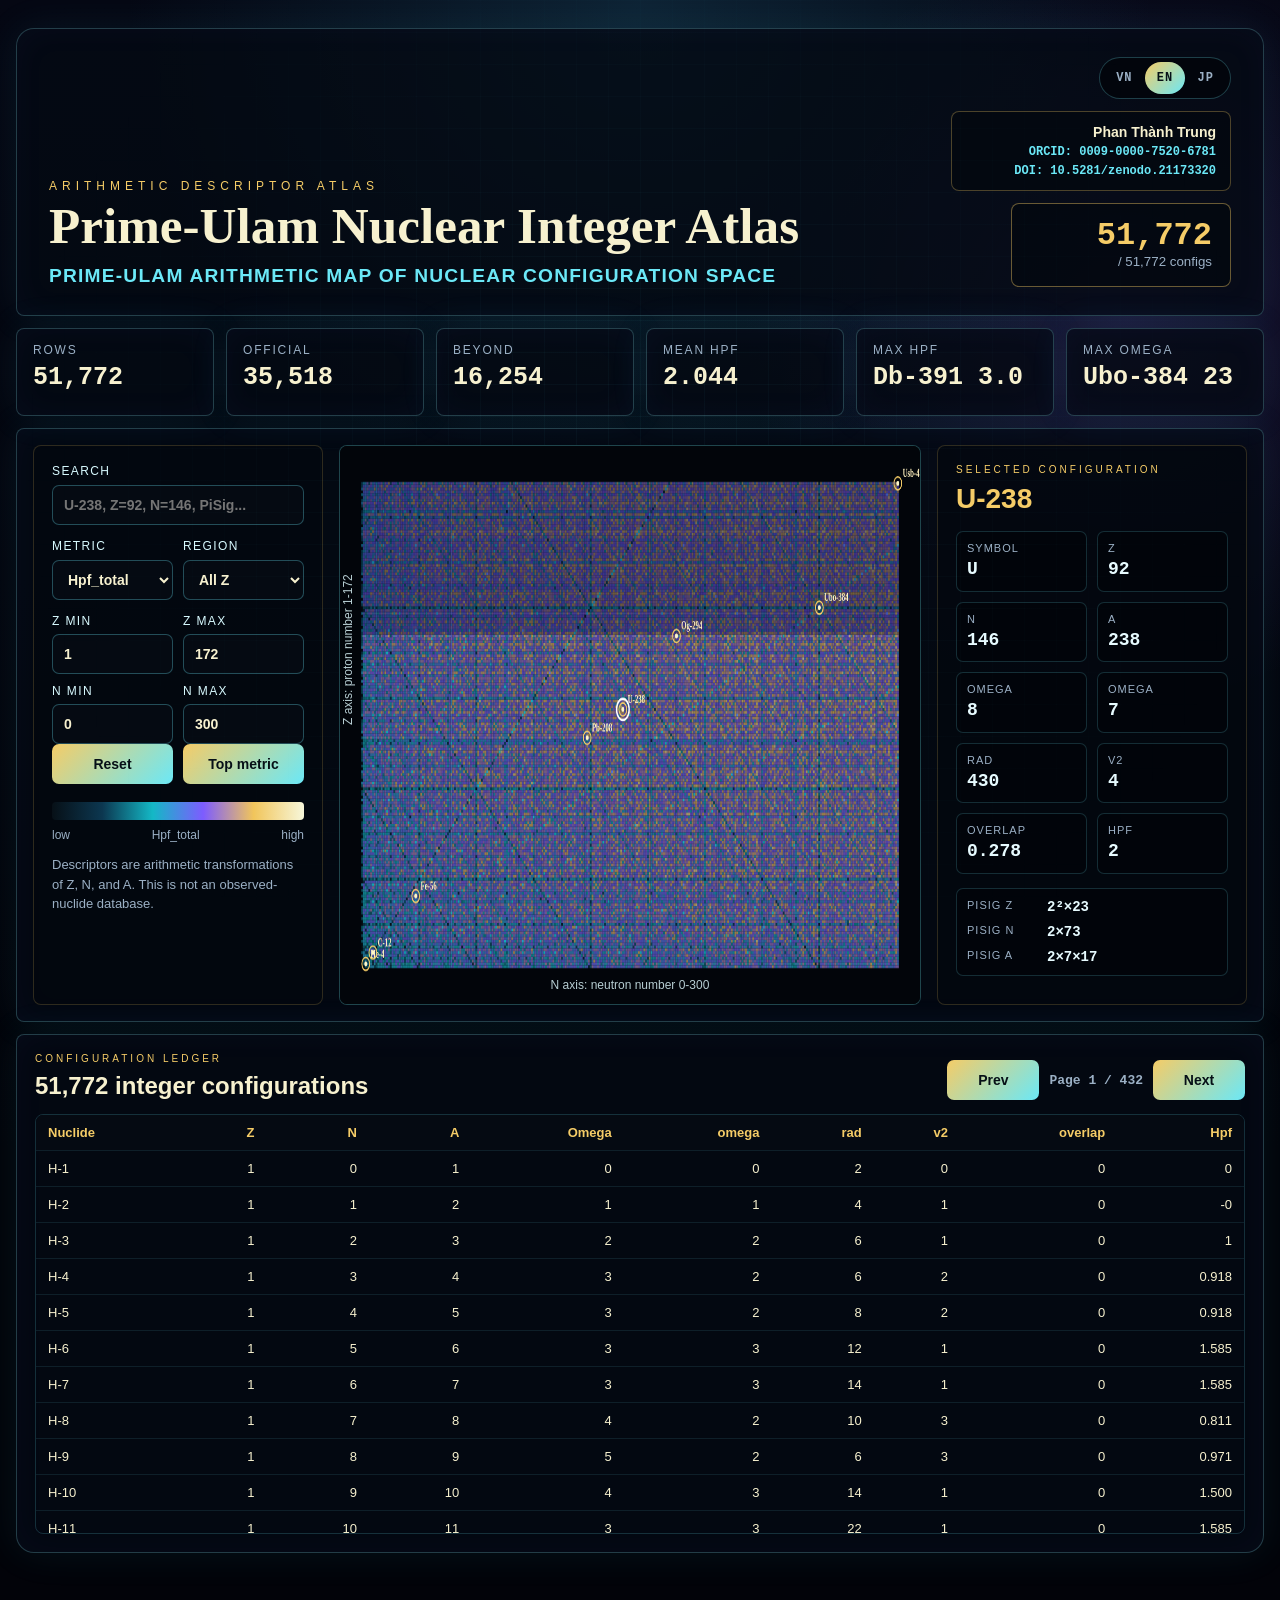
==== apps/prime-ulam-nuclear-atlas/index.html @ cc18a1f0 "Add files via upload" ====
<!doctype html>
<html lang="vi">
<head>
  <meta charset="utf-8">
  <meta name="viewport" content="width=device-width, initial-scale=1">
  <title>Prime-Ulam Nuclear Integer Atlas</title>
  <style>
:root {
  --bg: #03050a;
  --ink: #f7f1cf;
  --muted: #9bb0c5;
  --cyan: #6be8f7;
  --gold: #f5cc67;
  --violet: #9b74ff;
  --line: rgba(139, 230, 246, 0.24);
  --panel: rgba(5, 11, 20, 0.78);
}

* { box-sizing: border-box; }

body {
  margin: 0;
  min-height: 100vh;
  color: var(--ink);
  font-family: "Segoe UI", Arial, sans-serif;
  background:
    radial-gradient(circle at 50% 0%, rgba(32, 89, 118, 0.34), transparent 32rem),
    radial-gradient(circle at 88% 20%, rgba(145, 98, 255, 0.16), transparent 24rem),
    linear-gradient(180deg, #050713, #020309 72%);
}

body::before {
  content: "";
  position: fixed;
  inset: 0;
  pointer-events: none;
  background-image:
    linear-gradient(rgba(107, 232, 247, 0.045) 1px, transparent 1px),
    linear-gradient(90deg, rgba(107, 232, 247, 0.04) 1px, transparent 1px);
  background-size: 32px 32px;
  mask-image: radial-gradient(circle at center, black, transparent 82%);
}

.app-shell {
  width: min(1760px, calc(100vw - 32px));
  margin: 0 auto;
  padding: 28px 0 48px;
}

.topbar,
.workspace,
.table-section,
.stats-grid > article {
  border: 1px solid var(--line);
  background: var(--panel);
  box-shadow: 0 0 40px rgba(57, 220, 235, 0.08), inset 0 0 34px rgba(115, 93, 255, 0.04);
}

.topbar {
  display: flex;
  align-items: end;
  justify-content: space-between;
  gap: 24px;
  padding: 28px 32px;
  border-radius: 18px 18px 8px 8px;
}

.top-actions {
  display: grid;
  gap: 12px;
  justify-items: end;
  flex: 0 0 auto;
}

.language-toggle {
  display: grid;
  grid-template-columns: repeat(3, 1fr);
  width: 132px;
  padding: 4px;
  border: 1px solid rgba(107, 232, 247, 0.26);
  border-radius: 999px;
  background: rgba(2, 5, 10, 0.76);
}

.language-toggle button {
  height: 32px;
  border-radius: 999px;
  color: var(--muted);
  background: transparent;
  border: 0;
  font: 800 12px "Cascadia Mono", Consolas, monospace;
  letter-spacing: 1px;
}

.language-toggle button.active {
  color: #061017;
  background: linear-gradient(135deg, var(--gold), var(--cyan));
}

.author-card {
  width: 280px;
  padding: 12px 14px;
  border: 1px solid rgba(245, 204, 103, 0.30);
  border-radius: 8px;
  text-align: right;
  background: rgba(4, 7, 14, 0.72);
}

.author-card span,
.author-card a {
  display: block;
}

.author-card span {
  color: var(--ink);
  font-size: 14px;
  font-weight: 800;
}

.author-card a {
  margin-top: 5px;
  color: var(--cyan);
  font: 700 12px "Cascadia Mono", Consolas, monospace;
  text-decoration: none;
}

.author-card a:hover {
  color: var(--gold);
}

.eyebrow {
  margin: 0 0 8px;
  color: var(--gold);
  font-size: 12px;
  letter-spacing: 5px;
  text-transform: uppercase;
}

.eyebrow.small {
  font-size: 10px;
  letter-spacing: 3px;
}

h1, h2 { margin: 0; }

h1 {
  font-family: Georgia, "Times New Roman", serif;
  font-size: clamp(38px, 4vw, 72px);
  line-height: 0.98;
}

.subtitle {
  margin: 14px 0 0;
  color: var(--cyan);
  font-size: clamp(16px, 1.5vw, 24px);
  font-weight: 650;
  letter-spacing: 1.2px;
  text-transform: uppercase;
}

.status-pill {
  min-width: 220px;
  padding: 16px 18px;
  border: 1px solid rgba(245, 204, 103, 0.42);
  border-radius: 8px;
  text-align: right;
  background: rgba(4, 7, 14, 0.72);
}

.status-pill span {
  display: block;
  font: 800 32px/1 "Cascadia Mono", Consolas, monospace;
  color: var(--gold);
}

.status-pill small { color: var(--muted); }

.stats-grid {
  display: grid;
  grid-template-columns: repeat(6, minmax(0, 1fr));
  gap: 12px;
  margin: 12px 0;
}

.stats-grid > article {
  min-height: 88px;
  padding: 14px 16px;
  border-radius: 8px;
}

.stats-grid span {
  display: block;
  color: var(--muted);
  font-size: 12px;
  text-transform: uppercase;
  letter-spacing: 1.8px;
}

.stats-grid strong {
  display: block;
  margin-top: 8px;
  font: 800 25px/1 "Cascadia Mono", Consolas, monospace;
  color: var(--ink);
}

.workspace {
  display: grid;
  grid-template-columns: 290px minmax(580px, 1fr) 310px;
  gap: 16px;
  padding: 16px;
  border-radius: 8px;
}

.control-panel,
.detail-panel {
  padding: 18px;
  border: 1px solid rgba(245, 204, 103, 0.18);
  border-radius: 8px;
  background: rgba(3, 7, 14, 0.72);
}

.panel-block { margin-bottom: 14px; }

label {
  display: block;
  margin-bottom: 7px;
  color: #d8faff;
  font-size: 12px;
  letter-spacing: 1.4px;
  text-transform: uppercase;
}

input,
select,
button {
  width: 100%;
  height: 40px;
  border: 1px solid rgba(107, 232, 247, 0.3);
  border-radius: 7px;
  color: var(--ink);
  background: #050a12;
  font: 600 14px "Segoe UI", Arial, sans-serif;
}

input,
select { padding: 0 11px; }

button {
  cursor: pointer;
  color: #061017;
  background: linear-gradient(135deg, var(--gold), var(--cyan));
  border: 0;
}

.panel-row,
.button-row {
  display: grid;
  grid-template-columns: 1fr 1fr;
  gap: 10px;
}

.range-grid {
  display: grid;
  grid-template-columns: 1fr 1fr;
  gap: 10px;
}

.range-grid label {
  margin: 0;
}

.range-grid input {
  margin-top: 6px;
}

.legend {
  margin-top: 18px;
}

.legend-bar {
  height: 18px;
  border-radius: 4px;
  background: linear-gradient(90deg, #071017, #0c3750, #14b8c6, #7d5cff, #f1c55b, #f7f7da);
}

.legend div:last-child {
  display: flex;
  justify-content: space-between;
  margin-top: 8px;
  color: var(--muted);
  font-size: 12px;
}

.boundary-note {
  color: var(--muted);
  font-size: 13px;
  line-height: 1.5;
}

.atlas-stage {
  min-width: 0;
}

.canvas-wrap {
  position: relative;
  height: 100%;
  min-height: 560px;
  border: 1px solid rgba(107, 232, 247, 0.28);
  border-radius: 8px;
  overflow: hidden;
  background: #02050a;
}

canvas {
  width: 100%;
  height: 100%;
  display: block;
}

.axis-label {
  position: absolute;
  color: rgba(223, 250, 255, 0.82);
  font-size: 12px;
  pointer-events: none;
}

.axis-label.x {
  left: 50%;
  bottom: 12px;
  transform: translateX(-50%);
}

.axis-label.y {
  left: 8px;
  top: 50%;
  transform: translateY(-50%) rotate(-90deg);
  transform-origin: left center;
}

.detail-panel h2 {
  margin-bottom: 16px;
  font-size: 28px;
  color: var(--gold);
}

.detail-grid {
  display: grid;
  grid-template-columns: 1fr 1fr;
  gap: 10px;
}

.detail-grid div,
.sig-box {
  padding: 10px;
  border: 1px solid rgba(107, 232, 247, 0.18);
  border-radius: 7px;
  background: rgba(2, 5, 10, 0.78);
}

.detail-grid span,
.sig-box span {
  display: block;
  color: var(--muted);
  font-size: 11px;
  letter-spacing: 1px;
  text-transform: uppercase;
}

.detail-grid strong,
.sig-box strong {
  display: block;
  margin-top: 5px;
  word-break: break-word;
  color: #e7fbff;
  font: 800 18px/1.2 "Cascadia Mono", Consolas, monospace;
}

.sig-box {
  display: grid;
  grid-template-columns: 70px 1fr;
  gap: 8px 10px;
  margin-top: 14px;
}

.sig-box strong {
  margin: 0;
  font-size: 14px;
}

.table-section {
  margin-top: 12px;
  padding: 18px;
  border-radius: 8px 8px 18px 18px;
}

.table-head {
  display: flex;
  align-items: end;
  justify-content: space-between;
  gap: 16px;
  margin-bottom: 14px;
}

.pager {
  display: flex;
  align-items: center;
  gap: 10px;
}

.pager button {
  width: 92px;
}

.pager span {
  color: var(--muted);
  font: 700 13px "Cascadia Mono", Consolas, monospace;
}

.table-wrap {
  overflow: auto;
  max-height: 420px;
  border: 1px solid rgba(107, 232, 247, 0.18);
  border-radius: 8px;
}

table {
  width: 100%;
  border-collapse: collapse;
  min-width: 980px;
}

th,
td {
  padding: 10px 12px;
  border-bottom: 1px solid rgba(107, 232, 247, 0.1);
  text-align: right;
  font-size: 13px;
}

th {
  position: sticky;
  top: 0;
  z-index: 1;
  color: var(--gold);
  background: #050a12;
}

td:first-child,
th:first-child { text-align: left; }

tbody tr {
  cursor: pointer;
}

tbody tr:hover {
  background: rgba(107, 232, 247, 0.09);
}

@media (max-width: 1180px) {
  .workspace {
    grid-template-columns: 1fr;
  }

  .canvas-wrap {
    min-height: 520px;
  }

  .stats-grid {
    grid-template-columns: repeat(3, minmax(0, 1fr));
  }
}

@media (max-width: 760px) {
  .topbar,
  .table-head {
    align-items: stretch;
    flex-direction: column;
  }

  .top-actions {
    justify-items: stretch;
  }

  .language-toggle {
    width: 100%;
  }

  .author-card {
    width: 100%;
    text-align: left;
  }

  .stats-grid {
    grid-template-columns: repeat(2, minmax(0, 1fr));
  }

  .canvas-wrap {
    min-height: 420px;
  }
}

</style>
</head>
<body>
  <div class="app-shell">
    <header class="topbar">
      <div>
        <p class="eyebrow" data-i18n="eyebrow">Arithmetic Descriptor Atlas</p>
        <h1>Prime-Ulam Nuclear Integer Atlas</h1>
        <p class="subtitle" data-i18n="subtitle">PRIME-ULAM ARITHMETIC MAP OF NUCLEAR CONFIGURATION SPACE</p>
      </div>
      <div class="top-actions">
        <div class="language-toggle" aria-label="Language">
            <button id="langVn" type="button">VN</button>
            <button id="langEn" class="active" type="button">EN</button>
            <button id="langJp" type="button">JP</button>
        </div>
        <div class="author-card" aria-label="Author and persistent identifiers">
          <span>Phan Thành Trung</span>
          <a href="https://orcid.org/0009-0000-7520-6781" target="_blank" rel="noopener">ORCID: 0009-0000-7520-6781</a>
          <a href="https://doi.org/10.5281/zenodo.21173320" target="_blank" rel="noopener">DOI: 10.5281/zenodo.21173320</a>
        </div>
        <div class="status-pill">
          <span id="visibleCount">0</span>
          <small data-i18n="configCount">/ 51,772 configs</small>
        </div>
      </div>
    </header>

    <section class="stats-grid" id="statsGrid"></section>

    <main class="workspace">
      <aside class="control-panel">
        <div class="panel-block">
          <label for="searchBox" data-i18n="searchLabel">Search</label>
          <input id="searchBox" type="search" placeholder="U-238, Z=92, N=146, PiSig..." autocomplete="off">
        </div>
        <div class="panel-row">
          <div class="panel-block">
            <label for="metricSelect" data-i18n="metricLabel">Metric</label>
            <select id="metricSelect">
              <option value="Hpf_total">Hpf_total</option>
              <option value="Omega_total">Omega_total</option>
              <option value="omega_total">omega_total</option>
              <option value="rad_total">rad_total</option>
              <option value="v2_total">v2_total</option>
              <option value="factor_overlap">factor_overlap</option>
            </select>
          </div>
          <div class="panel-block">
            <label for="regionSelect" data-i18n="regionLabel">Region</label>
            <select id="regionSelect">
              <option value="all" data-i18n="regionAll">All Z</option>
              <option value="official">Z <= 118</option>
              <option value="beyond">Z = 119-172</option>
            </select>
          </div>
        </div>
        <div class="range-grid">
          <label><span data-i18n="zMin">Z min</span> <input id="zMin" type="number" min="1" max="172" value="1"></label>
          <label><span data-i18n="zMax">Z max</span> <input id="zMax" type="number" min="1" max="172" value="172"></label>
          <label><span data-i18n="nMin">N min</span> <input id="nMin" type="number" min="0" max="300" value="0"></label>
          <label><span data-i18n="nMax">N max</span> <input id="nMax" type="number" min="0" max="300" value="300"></label>
        </div>
        <div class="button-row">
          <button id="resetBtn" type="button" data-i18n="reset">Reset</button>
          <button id="topBtn" type="button" data-i18n="topMetric">Top metric</button>
        </div>
        <div class="legend">
          <div class="legend-bar"></div>
          <div><span data-i18n="low">low</span><span id="legendMetric">Hpf_total</span><span data-i18n="high">high</span></div>
        </div>
        <p class="boundary-note" data-i18n="boundaryNote">Descriptors are arithmetic transformations of Z, N, and A. This is not an observed-nuclide database.</p>
      </aside>

      <section class="atlas-stage">
        <div class="canvas-wrap">
          <canvas id="atlasCanvas" width="1204" height="688"></canvas>
          <div class="axis-label x" data-i18n="axisN">N axis: neutron number 0-300</div>
          <div class="axis-label y" data-i18n="axisZ">Z axis: proton number 1-172</div>
        </div>
      </section>

      <aside class="detail-panel">
        <p class="eyebrow small" data-i18n="selectedConfig">Selected Configuration</p>
        <h2 id="detailTitle" data-empty-key="detailEmpty">Hover or click a point</h2>
        <div class="detail-grid" id="detailGrid"></div>
        <div class="sig-box">
          <span>PiSig Z</span><strong id="sigZ">-</strong>
          <span>PiSig N</span><strong id="sigN">-</strong>
          <span>PiSig A</span><strong id="sigA">-</strong>
        </div>
      </aside>
    </main>

    <section class="table-section">
      <div class="table-head">
        <div>
          <p class="eyebrow small" data-i18n="ledger">Configuration Ledger</p>
          <h2 data-i18n="ledgerTitle">51,772 integer configurations</h2>
        </div>
        <div class="pager">
          <button id="prevPage" type="button" data-i18n="prev">Prev</button>
          <span id="pageInfo">Page 1</span>
          <button id="nextPage" type="button" data-i18n="next">Next</button>
        </div>
      </div>
      <div class="table-wrap">
        <table>
          <thead>
            <tr>
              <th>Nuclide</th><th>Z</th><th>N</th><th>A</th><th>Omega</th><th>omega</th><th>rad</th><th>v2</th><th>overlap</th><th>Hpf</th>
            </tr>
          </thead>
          <tbody id="rowsBody"></tbody>
        </table>
      </div>
    </section>
  </div>
  <script>
const ATLAS_DATA = {"columns":["Nuclide_Label","Element_Symbol","Z","N","A","PiSig_Z","PiSig_N","PiSig_A","Omega_total","omega_total","rad_total","v2_total","factor_overlap","Hpf_total"],"rows":[["H-1","H",1,0,1,1,"—",1,0,0,2,0,0.0,0.0],["H-2","H",1,1,2,1,1,2,1,1,4,1,0.0,-0.0],["H-3","H",1,2,3,1,2,3,2,2,6,1,0.0,1.0],["H-4","H",1,3,4,1,3,"2²",3,2,6,2,0.0,0.918296],["H-5","H",1,4,5,1,"2²",5,3,2,8,2,0.0,0.918296],["H-6","H",1,5,6,1,5,"2×3",3,3,12,1,0.0,1.584963],["H-7","H",1,6,7,1,"2×3",7,3,3,14,1,0.0,1.584963],["H-8","H",1,7,8,1,7,"2³",4,2,10,3,0.0,0.811278],["H-9","H",1,8,9,1,"2³","3²",5,2,6,3,0.0,0.970951],["H-10","H",1,9,10,1,"3²","2×5",4,3,14,1,0.0,1.5],["H-11","H",1,10,11,1,"2×5",11,3,3,22,1,0.0,1.584963],["H-12","H",1,11,12,1,11,"2²×3",4,3,18,2,0.0,1.5],["H-13","H",1,12,13,1,"2²×3",13,4,3,20,2,0.0,1.5],["H-14","H",1,13,14,1,13,"2×7",3,3,28,1,0.0,1.584963],["H-15","H",1,14,15,1,"2×7","3×5",4,4,30,1,0.0,2.0],["H-16","H",1,15,16,1,"3×5","2⁴",6,3,18,4,0.0,1.251629],["H-17","H",1,16,17,1,"2⁴",17,5,2,20,4,0.0,0.721928],["H-18","H",1,17,18,1,17,"2×3²",4,3,24,1,0.0,1.5],["H-19","H",1,18,19,1,"2×3²",19,4,3,26,1,0.0,1.5],["H-20","H",1,19,20,1,19,"2²×5",4,3,30,2,0.0,1.5],["H-21","H",1,20,21,1,"2²×5","3×7",5,4,32,2,0.0,1.921928],["H-22","H",1,21,22,1,"3×7","2×11",4,4,44,1,0.0,2.0],["H-23","H",1,22,23,1,"2×11",23,3,3,46,1,0.0,1.584963],["H-24","H",1,23,24,1,23,"2³×3",5,3,30,3,0.0,1.370951],["H-25","H",1,24,25,1,"2³×3","5²",6,3,12,3,0.0,1.459148],["H-26","H",1,25,26,1,"5²","2×13",4,3,32,1,0.0,1.5],["H-27","H",1,26,27,1,"2×13","3³",5,3,30,1,0.0,1.370951],["H-28","H",1,27,28,1,"3³","2²×7",6,3,18,2,0.0,1.459148],["H-29","H",1,28,29,1,"2²×7",29,4,3,44,2,0.0,1.5],["H-30","H",1,29,30,1,29,"2×3×5",4,4,60,1,0.0,2.0],["H-31","H",1,30,31,1,"2×3×5",31,4,4,62,1,0.0,2.0],["H-32","H",1,31,32,1,31,"2⁵",6,2,34,5,0.0,0.650022],["H-33","H",1,32,33,1,"2⁵","3×11",7,3,36,5,0.0,1.148835],["H-34","H",1,33,34,1,"3×11","2×17",4,4,68,1,0.0,2.0],["H-35","H",1,34,35,1,"2×17","5×7",4,4,70,1,0.0,2.0],["H-36","H",1,35,36,1,"5×7","2²×3²",6,4,42,2,0.0,1.918296],["H-37","H",1,36,37,1,"2²×3²",37,5,3,44,2,0.0,1.521928],["H-38","H",1,37,38,1,37,"2×19",3,3,76,1,0.0,1.584963],["H-39","H",1,38,39,1,"2×19","3×13",4,4,78,1,0.0,2.0],["H-40","H",1,39,40,1,"3×13","2³×5",6,4,50,3,0.0,1.792481],["H-41","H",1,40,41,1,"2³×5",41,5,3,52,3,0.0,1.370951],["H-42","H",1,41,42,1,41,"2×3×7",4,4,84,1,0.0,2.0],["H-43","H",1,42,43,1,"2×3×7",43,4,4,86,1,0.0,2.0],["H-44","H",1,43,44,1,43,"2²×11",4,3,66,2,0.0,1.5],["H-45","H",1,44,45,1,"2²×11","3²×5",6,4,38,2,0.0,1.918296],["H-46","H",1,45,46,1,"3²×5","2×23",5,4,62,1,0.0,1.921928],["H-47","H",1,46,47,1,"2×23",47,3,3,94,1,0.0,1.584963],["H-48","H",1,47,48,1,47,"2⁴×3",6,3,54,4,0.0,1.251629],["H-49","H",1,48,49,1,"2⁴×3","7²",7,3,14,4,0.0,1.378783],["H-50","H",1,49,50,1,"7²","2×5²",5,3,18,1,0.0,1.521928],["H-51","H",1,50,51,1,"2×5²","3×17",5,4,62,1,0.0,1.921928],["H-52","H",1,51,52,1,"3×17","2²×13",5,4,78,2,0.0,1.921928],["H-53","H",1,52,53,1,"2²×13",53,4,3,80,2,0.0,1.5],["H-54","H",1,53,54,1,53,"2×3³",5,3,60,1,0.0,1.370951],["H-55","H",1,54,55,1,"2×3³","5×11",6,4,62,1,0.0,1.792481],["H-56","H",1,55,56,1,"5×11","2³×7",6,4,70,3,0.0,1.792481],["H-57","H",1,56,57,1,"2³×7","3×19",6,4,72,3,0.0,1.792481],["H-58","H",1,57,58,1,"3×19","2×29",4,4,116,1,0.0,2.0],["H-59","H",1,58,59,1,"2×29",59,3,3,118,1,0.0,1.584963],["H-60","H",1,59,60,1,59,"2²×3×5",5,4,90,2,0.0,1.921928],["H-61","H",1,60,61,1,"2²×3×5",61,5,4,92,2,0.0,1.921928],["H-62","H",1,61,62,1,61,"2×31",3,3,124,1,0.0,1.584963],["H-63","H",1,62,63,1,"2×31","3²×7",5,4,84,1,0.0,1.921928],["H-64","H",1,63,64,1,"3²×7","2⁶",9,3,24,6,0.0,1.224394],["H-65","H",1,64,65,1,"2⁶","5×13",8,3,68,6,0.0,1.061278],["H-66","H",1,65,66,1,"5×13","2×3×11",5,5,132,1,0.0,2.321928],["H-67","H",1,66,67,1,"2×3×11",67,4,4,134,1,0.0,2.0],["H-68","H",1,67,68,1,67,"2²×17",4,3,102,2,0.0,1.5],["H-69","H",1,68,69,1,"2²×17","3×23",5,4,104,2,0.0,1.921928],["H-70","H",1,69,70,1,"3×23","2×5×7",5,5,140,1,0.0,2.321928],["H-71","H",1,70,71,1,"2×5×7",71,4,4,142,1,0.0,2.0],["H-72","H",1,71,72,1,71,"2³×3²",6,3,78,3,0.0,1.459148],["H-73","H",1,72,73,1,"2³×3²",73,6,3,80,3,0.0,1.459148],["H-74","H",1,73,74,1,73,"2×37",3,3,148,1,0.0,1.584963],["H-75","H",1,74,75,1,"2×37","3×5²",5,4,90,1,0.0,1.921928],["H-76","H",1,75,76,1,"3×5²","2²×19",6,4,54,2,0.0,1.918296],["H-77","H",1,76,77,1,"2²×19","7×11",5,4,116,2,0.0,1.921928],["H-78","H",1,77,78,1,"7×11","2×3×13",5,5,156,1,0.0,2.321928],["H-79","H",1,78,79,1,"2×3×13",79,4,4,158,1,0.0,2.0],["H-80","H",1,79,80,1,79,"2⁴×5",6,3,90,4,0.0,1.251629],["H-81","H",1,80,81,1,"2⁴×5","3⁴",9,3,14,4,0.0,1.392147],["H-82","H",1,81,82,1,"3⁴","2×41",6,3,86,1,0.0,1.251629],["H-83","H",1,82,83,1,"2×41",83,3,3,166,1,0.0,1.584963],["H-84","H",1,83,84,1,83,"2²×3×7",5,4,126,2,0.0,1.921928],["H-85","H",1,84,85,1,"2²×3×7","5×17",6,5,128,2,0.0,2.251629],["H-86","H",1,85,86,1,"5×17","2×43",4,4,172,1,0.0,2.0],["H-87","H",1,86,87,1,"2×43","3×29",4,4,174,1,0.0,2.0],["H-88","H",1,87,88,1,"3×29","2³×11",6,4,110,3,0.0,1.792481],["H-89","H",1,88,89,1,"2³×11",89,5,3,112,3,0.0,1.370951],["H-90","H",1,89,90,1,89,"2×3²×5",5,4,120,1,0.0,1.921928],["H-91","H",1,90,91,1,"2×3²×5","7×13",6,5,122,1,0.0,2.251629],["H-92","H",1,91,92,1,"7×13","2²×23",5,4,138,2,0.0,1.921928],["H-93","H",1,92,93,1,"2²×23","3×31",5,4,140,2,0.0,1.921928],["H-94","H",1,93,94,1,"3×31","2×47",4,4,188,1,0.0,2.0],["H-95","H",1,94,95,1,"2×47","5×19",4,4,190,1,0.0,2.0],["H-96","H",1,95,96,1,"5×19","2⁵×3",8,4,102,5,0.0,1.548795],["H-97","H",1,96,97,1,"2⁵×3",97,7,3,104,5,0.0,1.148835],["H-98","H",1,97,98,1,97,"2×7²",4,3,112,1,0.0,1.5],["H-99","H",1,98,99,1,"2×7²","3²×11",6,4,48,1,0.0,1.918296],["H-100","H",1,99,100,1,"3²×11","2²×5²",7,4,44,2,0.0,1.950212],["H-101","H",1,100,101,1,"2²×5²",101,5,3,112,2,0.0,1.521928],["H-102","H",1,101,102,1,101,"2×3×17",4,4,204,1,0.0,2.0],["H-103","H",1,102,103,1,"2×3×17",103,4,4,206,1,0.0,2.0],["H-104","H",1,103,104,1,103,"2³×13",5,3,130,3,0.0,1.370951],["H-105","H",1,104,105,1,"2³×13","3×5×7",7,5,132,3,0.0,2.128085],["H-106","H",1,105,106,1,"3×5×7","2×53",5,5,212,1,0.0,2.321928],["H-107","H",1,106,107,1,"2×53",107,3,3,214,1,0.0,1.584963],["H-108","H",1,107,108,1,107,"2²×3³",6,3,114,2,0.0,1.459148],["H-109","H",1,108,109,1,"2²×3³",109,6,3,116,2,0.0,1.459148],["H-110","H",1,109,110,1,109,"2×5×11",4,4,220,1,0.0,2.0],["H-111","H",1,110,111,1,"2×5×11","3×37",5,5,222,1,0.0,2.321928],["H-112","H",1,111,112,1,"3×37","2⁴×7",7,4,126,4,0.0,1.664498],["H-113","H",1,112,113,1,"2⁴×7",113,6,3,128,4,0.0,1.251629],["H-114","H",1,113,114,1,113,"2×3×19",4,4,228,1,0.0,2.0],["H-115","H",1,114,115,1,"2×3×19","5×23",5,5,230,1,0.0,2.321928],["H-116","H",1,115,116,1,"5×23","2²×29",5,4,174,2,0.0,1.921928],["H-117","H",1,116,117,1,"2²×29","3²×13",6,4,98,2,0.0,1.918296],["H-118","H",1,117,118,1,"3²×13","2×59",5,4,158,1,0.0,1.921928],["H-119","H",1,118,119,1,"2×59","7×17",4,4,238,1,0.0,2.0],["H-120","H",1,119,120,1,"7×17","2³×3×5",7,5,150,3,0.0,2.128085],["H-121","H",1,120,121,1,"2³×3×5","11²",7,4,42,3,0.0,1.842371],["H-122","H",1,121,122,1,"11²","2×61",4,3,134,1,0.0,1.5],["H-123","H",1,122,123,1,"2×61","3×41",4,4,246,1,0.0,2.0],["H-124","H",1,123,124,1,"3×41","2²×31",5,4,186,2,0.0,1.921928],["H-125","H",1,124,125,1,"2²×31","5³",6,3,68,2,0.0,1.459148],["H-126","H",1,125,126,1,"5³","2×3²×7",7,4,48,1,0.0,1.842371],["H-127","H",1,126,127,1,"2×3²×7",127,5,4,170,1,0.0,1.921928],["H-128","H",1,127,128,1,127,"2⁷",8,2,130,7,0.0,0.543564],["H-129","H",1,128,129,1,"2⁷","3×43",9,3,132,7,0.0,0.986427],["H-130","H",1,129,130,1,"3×43","2×5×13",5,5,260,1,0.0,2.321928],["H-131","H",1,130,131,1,"2×5×13",131,4,4,262,1,0.0,2.0],["H-132","H",1,131,132,1,131,"2²×3×11",5,4,198,2,0.0,1.921928],["H-133","H",1,132,133,1,"2²×3×11","7×19",6,5,200,2,0.0,2.251629],["H-134","H",1,133,134,1,"7×19","2×67",4,4,268,1,0.0,2.0],["H-135","H",1,134,135,1,"2×67","3³×5",6,4,150,1,0.0,1.792481],["H-136","H",1,135,136,1,"3³×5","2³×17",8,4,50,3,0.0,1.811278],["H-137","H",1,136,137,1,"2³×17",137,5,3,172,3,0.0,1.370951],["H-138","H",1,137,138,1,137,"2×3×23",4,4,276,1,0.0,2.0],["H-139","H",1,138,139,1,"2×3×23",139,4,4,278,1,0.0,2.0],["H-140","H",1,139,140,1,139,"2²×5×7",5,4,210,2,0.0,1.921928],["H-141","H",1,140,141,1,"2²×5×7","3×47",6,5,212,2,0.0,2.251629],["H-142","H",1,141,142,1,"3×47","2×71",4,4,284,1,0.0,2.0],["H-143","H",1,142,143,1,"2×71","11×13",4,4,286,1,0.0,2.0],["H-144","H",1,143,144,1,"11×13","2⁴×3²",8,4,150,4,0.0,1.75],["H-145","H",1,144,145,1,"2⁴×3²","5×29",8,4,152,4,0.0,1.75],["H-146","H",1,145,146,1,"5×29","2×73",4,4,292,1,0.0,2.0],["H-147","H",1,146,147,1,"2×73","3×7²",5,4,168,1,0.0,1.921928],["H-148","H",1,147,148,1,"3×7²","2²×37",6,4,96,2,0.0,1.918296],["H-149","H",1,148,149,1,"2²×37",149,4,3,224,2,0.0,1.5],["H-150","H",1,149,150,1,149,"2×3×5²",5,4,180,1,0.0,1.921928],["H-151","H",1,150,151,1,"2×3×5²",151,5,4,182,1,0.0,1.921928],["H-152","H",1,151,152,1,151,"2³×19",5,3,190,3,0.0,1.370951],["H-153","H",1,152,153,1,"2³×19","3²×17",7,4,90,3,0.0,1.842371],["H-154","H",1,153,154,1,"3²×17","2×7×11",6,5,206,1,0.0,2.251629],["H-155","H",1,154,155,1,"2×7×11","5×31",5,5,310,1,0.0,2.321928],["H-156","H",1,155,156,1,"5×31","2²×3×13",6,5,234,2,0.0,2.251629],["H-157","H",1,156,157,1,"2²×3×13",157,5,4,236,2,0.0,1.921928],["H-158","H",1,157,158,1,157,"2×79",3,3,316,1,0.0,1.584963],["H-159","H",1,158,159,1,"2×79","3×53",4,4,318,1,0.0,2.0],["H-160","H",1,159,160,1,"3×53","2⁵×5",8,4,170,5,0.0,1.548795],["H-161","H",1,160,161,1,"2⁵×5","7×23",8,4,172,5,0.0,1.548795],["H-162","H",1,161,162,1,"7×23","2×3⁴",7,4,168,1,0.0,1.664498],["H-163","H",1,162,163,1,"2×3⁴",163,6,3,170,1,0.0,1.251629],["H-164","H",1,163,164,1,163,"2²×41",4,3,246,2,0.0,1.5],["H-165","H",1,164,165,1,"2²×41","3×5×11",6,5,248,2,0.0,2.251629],["H-166","H",1,165,166,1,"3×5×11","2×83",5,5,332,1,0.0,2.321928],["H-167","H",1,166,167,1,"2×83",167,3,3,334,1,0.0,1.584963],["H-168","H",1,167,168,1,167,"2³×3×7",6,4,210,3,0.0,1.792481],["H-169","H",1,168,169,1,"2³×3×7","13²",7,4,56,3,0.0,1.842371],["H-170","H",1,169,170,1,"13²","2×5×17",5,4,184,1,0.0,1.921928],["H-171","H",1,170,171,1,"2×5×17","3²×19",6,5,228,1,0.0,2.251629],["H-172","H",1,171,172,1,"3²×19","2²×43",6,4,144,2,0.0,1.918296],["H-173","H",1,172,173,1,"2²×43",173,4,3,260,2,0.0,1.5],["H-174","H",1,173,174,1,173,"2×3×29",4,4,348,1,0.0,2.0],["H-175","H",1,174,175,1,"2×3×29","5²×7",6,5,210,1,0.0,2.251629],["H-176","H",1,175,176,1,"5²×7","2⁴×11",8,4,58,4,0.0,1.75],["H-177","H",1,176,177,1,"2⁴×11","3×59",7,4,200,4,0.0,1.664498],["H-178","H",1,177,178,1,"3×59","2×89",4,4,356,1,0.0,2.0],["H-179","H",1,178,179,1,"2×89",179,3,3,358,1,0.0,1.584963],["H-180","H",1,179,180,1,179,"2²×3²×5",6,4,210,2,0.0,1.918296],["H-181","H",1,180,181,1,"2²×3²×5",181,6,4,212,2,0.0,1.918296],["H-182","H",1,181,182,1,181,"2×7×13",4,4,364,1,0.0,2.0],["H-183","H",1,182,183,1,"2×7×13","3×61",5,5,366,1,0.0,2.321928],["H-184","H",1,183,184,1,"3×61","2³×23",6,4,230,3,0.0,1.792481],["H-185","H",1,184,185,1,"2³×23","5×37",6,4,232,3,0.0,1.792481],["H-186","H",1,185,186,1,"5×37","2×3×31",5,5,372,1,0.0,2.321928],["H-187","H",1,186,187,1,"2×3×31","11×17",5,5,374,1,0.0,2.321928],["H-188","H",1,187,188,1,"11×17","2²×47",5,4,282,2,0.0,1.921928],["H-189","H",1,188,189,1,"2²×47","3³×7",7,4,116,2,0.0,1.842371],["H-190","H",1,189,190,1,"3³×7","2×5×19",7,5,212,1,0.0,2.128085],["H-191","H",1,190,191,1,"2×5×19",191,4,4,382,1,0.0,2.0],["H-192","H",1,191,192,1,191,"2⁶×3",8,3,198,6,0.0,1.061278],["H-193","H",1,192,193,1,"2⁶×3",193,8,3,200,6,0.0,1.061278],["H-194","H",1,193,194,1,193,"2×97",3,3,388,1,0.0,1.584963],["H-195","H",1,194,195,1,"2×97","3×5×13",5,5,390,1,0.0,2.321928],["H-196","H",1,195,196,1,"3×5×13","2²×7²",7,5,210,2,0.0,2.235926],["H-197","H",1,196,197,1,"2²×7²",197,5,3,212,2,0.0,1.521928],["H-198","H",1,197,198,1,197,"2×3²×11",5,4,264,1,0.0,1.921928],["H-199","H",1,198,199,1,"2×3²×11",199,5,4,266,1,0.0,1.921928],["H-200","H",1,199,200,1,199,"2³×5²",6,3,210,3,0.0,1.459148],["H-201","H",1,200,201,1,"2³×5²","3×67",7,4,212,3,0.0,1.842371],["H-202","H",1,201,202,1,"3×67","2×101",4,4,404,1,0.0,2.0],["H-203","H",1,202,203,1,"2×101","7×29",4,4,406,1,0.0,2.0],["H-204","H",1,203,204,1,"7×29","2²×3×17",6,5,306,2,0.0,2.251629],["H-205","H",1,204,205,1,"2²×3×17","5×41",6,5,308,2,0.0,2.251629],["H-206","H",1,205,206,1,"5×41","2×103",4,4,412,1,0.0,2.0],["H-207","H",1,206,207,1,"2×103","3²×23",5,4,276,1,0.0,1.921928],["H-208","H",1,207,208,1,"3²×23","2⁴×13",8,4,96,4,0.0,1.75],["H-209","H",1,208,209,1,"2⁴×13","11×19",7,4,236,4,0.0,1.664498],["H-210","H",1,209,210,1,"11×19","2×3×5×7",6,6,420,1,0.0,2.584963],["H-211","H",1,210,211,1,"2×3×5×7",211,5,5,422,1,0.0,2.321928],["H-212","H",1,211,212,1,211,"2²×53",4,3,318,2,0.0,1.5],["H-213","H",1,212,213,1,"2²×53","3×71",5,4,320,2,0.0,1.921928],["H-214","H",1,213,214,1,"3×71","2×107",4,4,428,1,0.0,2.0],["H-215","H",1,214,215,1,"2×107","5×43",4,4,430,1,0.0,2.0],["H-216","H",1,215,216,1,"5×43","2³×3³",8,4,222,3,0.0,1.811278],["H-217","H",1,216,217,1,"2³×3³","7×31",8,4,224,3,0.0,1.811278],["H-218","H",1,217,218,1,"7×31","2×109",4,4,436,1,0.0,2.0],["H-219","H",1,218,219,1,"2×109","3×73",4,4,438,1,0.0,2.0],["H-220","H",1,219,220,1,"3×73","2²×5×11",6,5,330,2,0.0,2.251629],["H-221","H",1,220,221,1,"2²×5×11","13×17",6,5,332,2,0.0,2.251629],["H-222","H",1,221,222,1,"13×17","2×3×37",5,5,444,1,0.0,2.321928],["H-223","H",1,222,223,1,"2×3×37",223,4,4,446,1,0.0,2.0],["H-224","H",1,223,224,1,223,"2⁵×7",7,3,238,5,0.0,1.148835],["H-225","H",1,224,225,1,"2⁵×7","3²×5²",10,4,30,5,0.0,1.760964],["H-226","H",1,225,226,1,"3²×5²","2×113",6,4,242,1,0.0,1.918296],["H-227","H",1,226,227,1,"2×113",227,3,3,454,1,0.0,1.584963],["H-228","H",1,227,228,1,227,"2²×3×19",5,4,342,2,0.0,1.921928],["H-229","H",1,228,229,1,"2²×3×19",229,5,4,344,2,0.0,1.921928],["H-230","H",1,229,230,1,229,"2×5×23",4,4,460,1,0.0,2.0],["H-231","H",1,230,231,1,"2×5×23","3×7×11",6,6,462,1,0.0,2.584963],["H-232","H",1,231,232,1,"3×7×11","2³×29",7,5,290,3,0.0,2.128085],["H-233","H",1,232,233,1,"2³×29",233,5,3,292,3,0.0,1.370951],["H-234","H",1,233,234,1,233,"2×3²×13",5,4,312,1,0.0,1.921928],["H-235","H",1,234,235,1,"2×3²×13","5×47",6,5,314,1,0.0,2.251629],["H-236","H",1,235,236,1,"5×47","2²×59",5,4,354,2,0.0,1.921928],["H-237","H",1,236,237,1,"2²×59","3×79",5,4,356,2,0.0,1.921928],["H-238","H",1,237,238,1,"3×79","2×7×17",5,5,476,1,0.0,2.321928],["H-239","H",1,238,239,1,"2×7×17",239,4,4,478,1,0.0,2.0],["H-240","H",1,239,240,1,239,"2⁴×3×5",7,4,270,4,0.0,1.664498],["H-241","H",1,240,241,1,"2⁴×3×5",241,7,4,272,4,0.0,1.664498],["H-242","H",1,241,242,1,241,"2×11²",4,3,264,1,0.0,1.5],["H-243","H",1,242,243,1,"2×11²","3⁵",8,3,26,1,0.0,1.298795],["H-244","H",1,243,244,1,"3⁵","2²×61",8,3,126,2,0.0,1.298795],["H-245","H",1,244,245,1,"2²×61","5×7²",6,4,158,2,0.0,1.918296],["H-246","H",1,245,246,1,"5×7²","2×3×41",6,5,282,1,0.0,2.251629],["H-247","H",1,246,247,1,"2×3×41","13×19",5,5,494,1,0.0,2.321928],["H-248","H",1,247,248,1,"13×19","2³×31",6,4,310,3,0.0,1.792481],["H-249","H",1,248,249,1,"2³×31","3×83",6,4,312,3,0.0,1.792481],["H-250","H",1,249,250,1,"3×83","2×5³",6,4,260,1,0.0,1.792481],["H-251","H",1,250,251,1,"2×5³",251,5,3,262,1,0.0,1.370951],["H-252","H",1,251,252,1,251,"2²×3²×7",6,4,294,2,0.0,1.918296],["H-253","H",1,252,253,1,"2²×3²×7","11×23",7,5,296,2,0.0,2.235926],["H-254","H",1,253,254,1,"11×23","2×127",4,4,508,1,0.0,2.0],["H-255","H",1,254,255,1,"2×127","3×5×17",5,5,510,1,0.0,2.321928],["H-256","H",1,255,256,1,"3×5×17","2⁸",11,4,258,8,0.0,1.277613],["H-257","H",1,256,257,1,"2⁸",257,9,2,260,8,0.0,0.503258],["H-258","H",1,257,258,1,257,"2×3×43",4,4,516,1,0.0,2.0],["H-259","H",1,258,259,1,"2×3×43","7×37",5,5,518,1,0.0,2.321928],["H-260","H",1,259,260,1,"7×37","2²×5×13",6,5,390,2,0.0,2.251629],["H-261","H",1,260,261,1,"2²×5×13","3²×29",7,5,218,2,0.0,2.235926],["H-262","H",1,261,262,1,"3²×29","2×131",5,4,350,1,0.0,1.921928],["H-263","H",1,262,263,1,"2×131",263,3,3,526,1,0.0,1.584963],["H-264","H",1,263,264,1,263,"2³×3×11",6,4,330,3,0.0,1.792481],["H-265","H",1,264,265,1,"2³×3×11","5×53",7,5,332,3,0.0,2.128085],["H-266","H",1,265,266,1,"5×53","2×7×19",5,5,532,1,0.0,2.321928],["H-267","H",1,266,267,1,"2×7×19","3×89",5,5,534,1,0.0,2.321928],["H-268","H",1,267,268,1,"3×89","2²×67",5,4,402,2,0.0,1.921928],["H-269","H",1,268,269,1,"2²×67",269,4,3,404,2,0.0,1.5],["H-270","H",1,269,270,1,269,"2×3³×5",6,4,300,1,0.0,1.792481],["H-271","H",1,270,271,1,"2×3³×5",271,6,4,302,1,0.0,1.792481],["H-272","H",1,271,272,1,271,"2⁴×17",6,3,306,4,0.0,1.251629],["H-273","H",1,272,273,1,"2⁴×17","3×7×13",8,5,308,4,0.0,2.0],["H-274","H",1,273,274,1,"3×7×13","2×137",5,5,548,1,0.0,2.321928],["H-275","H",1,274,275,1,"2×137","5²×11",5,4,330,1,0.0,1.921928],["H-276","H",1,275,276,1,"5²×11","2²×3×23",7,5,194,2,0.0,2.235926],["H-277","H",1,276,277,1,"2²×3×23",277,5,4,416,2,0.0,1.921928],["H-278","H",1,277,278,1,277,"2×139",3,3,556,1,0.0,1.584963],["H-279","H",1,278,279,1,"2×139","3²×31",5,4,372,1,0.0,1.921928],["H-280","H",1,279,280,1,"3²×31","2³×5×7",8,5,164,3,0.0,2.155639],["H-281","H",1,280,281,1,"2³×5×7",281,6,4,352,3,0.0,1.792481],["H-282","H",1,281,282,1,281,"2×3×47",4,4,564,1,0.0,2.0],["H-283","H",1,282,283,1,"2×3×47",283,4,4,566,1,0.0,2.0],["H-284","H",1,283,284,1,283,"2²×71",4,3,426,2,0.0,1.5],["H-285","H",1,284,285,1,"2²×71","3×5×19",6,5,428,2,0.0,2.251629],["H-286","H",1,285,286,1,"3×5×19","2×11×13",6,6,572,1,0.0,2.584963],["H-287","H",1,286,287,1,"2×11×13","7×41",5,5,574,1,0.0,2.321928],["H-288","H",1,287,288,1,"7×41","2⁵×3²",9,4,294,5,0.0,1.657743],["H-289","H",1,288,289,1,"2⁵×3²","17²",9,3,24,5,0.0,1.435521],["H-290","H",1,289,290,1,"17²","2×5×29",5,4,308,1,0.0,1.921928],["H-291","H",1,290,291,1,"2×5×29","3×97",5,5,582,1,0.0,2.321928],["H-292","H",1,291,292,1,"3×97","2²×73",5,4,438,2,0.0,1.921928],["H-293","H",1,292,293,1,"2²×73",293,4,3,440,2,0.0,1.5],["H-294","H",1,293,294,1,293,"2×3×7²",5,4,336,1,0.0,1.921928],["H-295","H",1,294,295,1,"2×3×7²","5×59",6,5,338,1,0.0,2.251629],["H-296","H",1,295,296,1,"5×59","2³×37",6,4,370,3,0.0,1.792481],["H-297","H",1,296,297,1,"2³×37","3³×11",8,4,108,3,0.0,1.811278],["H-298","H",1,297,298,1,"3³×11","2×149",6,4,332,1,0.0,1.792481],["H-299","H",1,298,299,1,"2×149","13×23",4,4,598,1,0.0,2.0],["H-300","H",1,299,300,1,"13×23","2²×3×5²",7,5,330,2,0.0,2.235926],["H-301","H",1,300,301,1,"2²×3×5²","7×43",7,5,332,2,0.0,2.235926],["He-2","He",2,0,2,2,"—",2,2,2,4,2,0.333333,-0.0],["He-3","He",2,1,3,2,1,3,2,2,6,1,0.0,1.0],["He-4","He",2,2,4,2,2,"2²",4,3,6,4,1.0,-0.0],["He-5","He",2,3,5,2,3,5,3,3,10,1,0.0,1.584963],["He-6","He",2,4,6,2,"2²","2×3",5,4,10,4,0.666667,0.721928],["He-7","He",2,5,7,2,5,7,3,3,14,1,0.0,1.584963],["He-8","He",2,6,8,2,"2×3","2³",6,4,10,5,0.666667,0.650022],["He-9","He",2,7,9,2,7,"3²",4,3,12,1,0.0,1.5],["He-10","He",2,8,10,2,"2³","2×5",6,4,14,5,0.666667,0.650022],["He-11","He",2,9,11,2,"3²",11,4,3,16,1,0.0,1.5],["He-12","He",2,10,12,2,"2×5","2²×3",6,5,18,4,0.444444,1.251629],["He-13","He",2,11,13,2,11,13,3,3,26,1,0.0,1.584963],["He-14","He",2,12,14,2,"2²×3","2×7",6,5,22,4,0.444444,1.251629],["He-15","He",2,13,15,2,13,"3×5",4,4,30,1,0.0,2.0],["He-16","He",2,14,16,2,"2×7","2⁴",7,4,18,6,0.666667,0.591673],["He-17","He",2,15,17,2,"3×5",17,4,4,34,1,0.0,2.0],["He-18","He",2,16,18,2,"2⁴","2×3²",8,4,10,6,0.666667,0.811278],["He-19","He",2,17,19,2,17,19,3,3,38,1,0.0,1.584963],["He-20","He",2,18,20,2,"2×3²","2²×5",7,5,18,4,0.444444,1.378783],["He-21","He",2,19,21,2,19,"3×7",4,4,42,1,0.0,2.0],["He-22","He",2,20,22,2,"2²×5","2×11",6,5,34,4,0.444444,1.251629],["He-23","He",2,21,23,2,"3×7",23,4,4,46,1,0.0,2.0],["He-24","He",2,22,24,2,"2×11","2³×3",7,5,30,5,0.444444,1.148835],["He-25","He",2,23,25,2,23,"5²",4,3,30,1,0.0,1.5],["He-26","He",2,24,26,2,"2³×3","2×13",7,5,34,5,0.444444,1.148835],["He-27","He",2,25,27,2,"5²","3³",6,3,10,1,0.0,1.459148],["He-28","He",2,26,28,2,"2×13","2²×7",6,5,42,4,0.444444,1.251629],["He-29","He",2,27,29,2,"3³",29,5,3,34,1,0.0,1.370951],["He-30","He",2,28,30,2,"2²×7","2×3×5",7,6,46,4,0.361111,1.664498],["He-31","He",2,29,31,2,29,31,3,3,62,1,0.0,1.584963],["He-32","He",2,30,32,2,"2×3×5","2⁵",9,5,34,7,0.555556,0.986427],["He-33","He",2,31,33,2,31,"3×11",4,4,66,1,0.0,2.0],["He-34","He",2,32,34,2,"2⁵","2×17",8,4,38,7,0.666667,0.543564],["He-35","He",2,33,35,2,"3×11","5×7",5,5,70,1,0.0,2.321928],["He-36","He",2,34,36,2,"2×17","2²×3²",7,5,42,4,0.444444,1.378783],["He-37","He",2,35,37,2,"5×7",37,4,4,74,1,0.0,2.0],["He-38","He",2,36,38,2,"2²×3²","2×19",7,5,46,4,0.444444,1.378783],["He-39","He",2,37,39,2,37,"3×13",4,4,78,1,0.0,2.0],["He-40","He",2,38,40,2,"2×19","2³×5",7,5,50,5,0.444444,1.148835],["He-41","He",2,39,41,2,"3×13",41,4,4,82,1,0.0,2.0],["He-42","He",2,40,42,2,"2³×5","2×3×7",8,6,54,5,0.361111,1.548795],["He-43","He",2,41,43,2,41,43,3,3,86,1,0.0,1.584963],["He-44","He",2,42,44,2,"2×3×7","2²×11",7,6,66,4,0.361111,1.664498],["He-45","He",2,43,45,2,43,"3²×5",5,4,60,1,0.0,1.921928],["He-46","He",2,44,46,2,"2²×11","2×23",6,5,70,4,0.444444,1.251629],["He-47","He",2,45,47,2,"3²×5",47,5,4,64,1,0.0,1.921928],["He-48","He",2,46,48,2,"2×23","2⁴×3",8,5,54,6,0.444444,1.061278],["He-49","He",2,47,49,2,47,"7²",4,3,56,1,0.0,1.5],["He-50","He",2,48,50,2,"2⁴×3","2×5²",9,5,18,6,0.444444,1.224394],["He-51","He",2,49,51,2,"7²","3×17",5,4,60,1,0.0,1.921928],["He-52","He",2,50,52,2,"2×5²","2²×13",7,5,38,4,0.444444,1.378783],["He-53","He",2,51,53,2,"3×17",53,4,4,106,1,0.0,2.0],["He-54","He",2,52,54,2,"2²×13","2×3³",8,5,34,4,0.444444,1.405639],["He-55","He",2,53,55,2,53,"5×11",4,4,110,1,0.0,2.0],["He-56","He",2,54,56,2,"2×3³","2³×7",9,5,22,5,0.444444,1.351644],["He-57","He",2,55,57,2,"5×11","3×19",5,5,114,1,0.0,2.321928],["He-58","He",2,56,58,2,"2³×7","2×29",7,5,74,5,0.444444,1.148835],["He-59","He",2,57,59,2,"3×19",59,4,4,118,1,0.0,2.0],["He-60","He",2,58,60,2,"2×29","2²×3×5",7,6,90,4,0.361111,1.664498],["He-61","He",2,59,61,2,59,61,3,3,122,1,0.0,1.584963],["He-62","He",2,60,62,2,"2²×3×5","2×31",7,6,94,4,0.361111,1.664498],["He-63","He",2,61,63,2,61,"3²×7",5,4,84,1,0.0,1.921928],["He-64","He",2,62,64,2,"2×31","2⁶",9,4,66,8,0.666667,0.503258],["He-65","He",2,63,65,2,"3²×7","5×13",6,5,88,1,0.0,2.251629],["He-66","He",2,64,66,2,"2⁶","2×3×11",10,5,70,8,0.555556,0.921928],["He-67","He",2,65,67,2,"5×13",67,4,4,134,1,0.0,2.0],["He-68","He",2,66,68,2,"2×3×11","2²×17",7,6,102,4,0.361111,1.664498],["He-69","He",2,67,69,2,67,"3×23",4,4,138,1,0.0,2.0],["He-70","He",2,68,70,2,"2²×17","2×5×7",7,6,106,4,0.361111,1.664498],["He-71","He",2,69,71,2,"3×23",71,4,4,142,1,0.0,2.0],["He-72","He",2,70,72,2,"2×5×7","2³×3²",9,6,78,5,0.361111,1.657743],["He-73","He",2,71,73,2,71,73,3,3,146,1,0.0,1.584963],["He-74","He",2,72,74,2,"2³×3²","2×37",8,5,82,5,0.444444,1.298795],["He-75","He",2,73,75,2,73,"3×5²",5,4,90,1,0.0,1.921928],["He-76","He",2,74,76,2,"2×37","2²×19",6,5,114,4,0.444444,1.251629],["He-77","He",2,75,77,2,"3×5²","7×11",6,5,94,1,0.0,2.251629],["He-78","He",2,76,78,2,"2²×19","2×3×13",7,6,118,4,0.361111,1.664498],["He-79","He",2,77,79,2,"7×11",79,4,4,158,1,0.0,2.0],["He-80","He",2,78,80,2,"2×3×13","2⁴×5",9,6,90,6,0.361111,1.446617],["He-81","He",2,79,81,2,79,"3⁴",6,3,84,1,0.0,1.251629],["He-82","He",2,80,82,2,"2⁴×5","2×41",8,5,94,6,0.444444,1.061278],["He-83","He",2,81,83,2,"3⁴",83,6,3,88,1,0.0,1.251629],["He-84","He",2,82,84,2,"2×41","2²×3×7",7,6,126,4,0.361111,1.664498],["He-85","He",2,83,85,2,83,"5×17",4,4,170,1,0.0,2.0],["He-86","He",2,84,86,2,"2²×3×7","2×43",7,6,130,4,0.361111,1.664498],["He-87","He",2,85,87,2,"5×17","3×29",5,5,174,1,0.0,2.321928],["He-88","He",2,86,88,2,"2×43","2³×11",7,5,110,5,0.444444,1.148835],["He-89","He",2,87,89,2,"3×29",89,4,4,178,1,0.0,2.0],["He-90","He",2,88,90,2,"2³×11","2×3²×5",9,6,54,5,0.361111,1.657743],["He-91","He",2,89,91,2,89,"7×13",4,4,182,1,0.0,2.0],["He-92","He",2,90,92,2,"2×3²×5","2²×23",8,6,78,4,0.361111,1.75],["He-93","He",2,91,93,2,"7×13","3×31",5,5,186,1,0.0,2.321928],["He-94","He",2,92,94,2,"2²×23","2×47",6,5,142,4,0.444444,1.251629],["He-95","He",2,93,95,2,"3×31","5×19",5,5,190,1,0.0,2.321928],["He-96","He",2,94,96,2,"2×47","2⁵×3",9,5,102,7,0.444444,0.986427],["He-97","He",2,95,97,2,"5×19",97,4,4,194,1,0.0,2.0],["He-98","He",2,96,98,2,"2⁵×3","2×7²",10,5,22,7,0.444444,1.15678],["He-99","He",2,97,99,2,97,"3²×11",5,4,132,1,0.0,1.921928],["He-100","He",2,98,100,2,"2×7²","2²×5²",8,5,26,4,0.444444,1.5],["He-101","He",2,99,101,2,"3²×11",101,5,4,136,1,0.0,1.921928],["He-102","He",2,100,102,2,"2²×5²","2×3×17",8,6,114,4,0.361111,1.75],["He-103","He",2,101,103,2,101,103,3,3,206,1,0.0,1.584963],["He-104","He",2,102,104,2,"2×3×17","2³×13",8,6,130,5,0.361111,1.548795],["He-105","He",2,103,105,2,103,"3×5×7",5,5,210,1,0.0,2.321928],["He-106","He",2,104,106,2,"2³×13","2×53",7,5,134,5,0.444444,1.148835],["He-107","He",2,105,107,2,"3×5×7",107,5,5,214,1,0.0,2.321928],["He-108","He",2,106,108,2,"2×53","2²×3³",8,5,114,4,0.444444,1.405639],["He-109","He",2,107,109,2,107,109,3,3,218,1,0.0,1.584963],["He-110","He",2,108,110,2,"2²×3³","2×5×11",9,6,118,4,0.361111,1.752715],["He-111","He",2,109,111,2,109,"3×37",4,4,222,1,0.0,2.0],["He-112","He",2,110,112,2,"2×5×11","2⁴×7",9,6,126,6,0.361111,1.446617],["He-113","He",2,111,113,2,"3×37",113,4,4,226,1,0.0,2.0],["He-114","He",2,112,114,2,"2⁴×7","2×3×19",9,6,130,6,0.361111,1.446617],["He-115","He",2,113,115,2,113,"5×23",4,4,230,1,0.0,2.0],["He-116","He",2,114,116,2,"2×3×19","2²×29",7,6,174,4,0.361111,1.664498],["He-117","He",2,115,117,2,"5×23","3²×13",6,5,156,1,0.0,2.251629],["He-118","He",2,116,118,2,"2²×29","2×59",6,5,178,4,0.444444,1.251629],["He-119","He",2,117,119,2,"3²×13","7×17",6,5,160,1,0.0,2.251629],["He-120","He",2,118,120,2,"2×59","2³×3×5",8,6,150,5,0.361111,1.548795],["He-121","He",2,119,121,2,"7×17","11²",5,4,132,1,0.0,1.921928],["He-122","He",2,120,122,2,"2³×3×5","2×61",8,6,154,5,0.361111,1.548795],["He-123","He",2,121,123,2,"11²","3×41",5,4,136,1,0.0,1.921928],["He-124","He",2,122,124,2,"2×61","2²×31",6,5,186,4,0.444444,1.251629],["He-125","He",2,123,125,2,"3×41","5³",6,4,130,1,0.0,1.792481],["He-126","He",2,124,126,2,"2²×31","2×3²×7",8,6,106,4,0.361111,1.75],["He-127","He",2,125,127,2,"5³",127,5,3,134,1,0.0,1.370951],["He-128","He",2,126,128,2,"2×3²×7","2⁷",12,5,46,9,0.555556,1.040852],["He-129","He",2,127,129,2,127,"3×43",4,4,258,1,0.0,2.0],["He-130","He",2,128,130,2,"2⁷","2×5×13",11,5,134,9,0.555556,0.865857],["He-131","He",2,129,131,2,"3×43",131,4,4,262,1,0.0,2.0],["He-132","He",2,130,132,2,"2×5×13","2²×3×11",8,7,198,4,0.288889,2.0],["He-133","He",2,131,133,2,131,"7×19",4,4,266,1,0.0,2.0],["He-134","He",2,132,134,2,"2²×3×11","2×67",7,6,202,4,0.361111,1.664498],["He-135","He",2,133,135,2,"7×19","3³×5",7,5,150,1,0.0,2.128085],["He-136","He",2,134,136,2,"2×67","2³×17",7,5,170,5,0.444444,1.148835],["He-137","He",2,135,137,2,"3³×5",137,6,4,154,1,0.0,1.792481],["He-138","He",2,136,138,2,"2³×17","2×3×23",8,6,174,5,0.361111,1.548795],["He-139","He",2,137,139,2,137,139,3,3,278,1,0.0,1.584963],["He-140","He",2,138,140,2,"2×3×23","2²×5×7",8,7,210,4,0.288889,2.0],["He-141","He",2,139,141,2,139,"3×47",4,4,282,1,0.0,2.0],["He-142","He",2,140,142,2,"2²×5×7","2×71",7,6,214,4,0.361111,1.664498],["He-143","He",2,141,143,2,"3×47","11×13",5,5,286,1,0.0,2.321928],["He-144","He",2,142,144,2,"2×71","2⁴×3²",9,5,150,6,0.444444,1.224394],["He-145","He",2,143,145,2,"11×13","5×29",5,5,290,1,0.0,2.321928],["He-146","He",2,144,146,2,"2⁴×3²","2×73",9,5,154,6,0.444444,1.224394],["He-147","He",2,145,147,2,"5×29","3×7²",6,5,168,1,0.0,2.251629],["He-148","He",2,146,148,2,"2×73","2²×37",6,5,222,4,0.444444,1.251629],["He-149","He",2,147,149,2,"3×7²",149,5,4,172,1,0.0,1.921928],["He-150","He",2,148,150,2,"2²×37","2×3×5²",8,6,106,4,0.361111,1.75],["He-151","He",2,149,151,2,149,151,3,3,302,1,0.0,1.584963],["He-152","He",2,150,152,2,"2×3×5²","2³×19",9,6,70,5,0.361111,1.657743],["He-153","He",2,151,153,2,151,"3²×17",5,4,204,1,0.0,1.921928],["He-154","He",2,152,154,2,"2³×19","2×7×11",8,6,194,5,0.361111,1.548795],["He-155","He",2,153,155,2,"3²×17","5×31",6,5,208,1,0.0,2.251629],["He-156","He",2,154,156,2,"2×7×11","2²×3×13",8,7,234,4,0.288889,2.0],["He-157","He",2,155,157,2,"5×31",157,4,4,314,1,0.0,2.0],["He-158","He",2,156,158,2,"2²×3×13","2×79",7,6,238,4,0.361111,1.664498],["He-159","He",2,157,159,2,157,"3×53",4,4,318,1,0.0,2.0],["He-160","He",2,158,160,2,"2×79","2⁵×5",9,5,170,7,0.444444,0.986427],["He-161","He",2,159,161,2,"3×53","7×23",5,5,322,1,0.0,2.321928],["He-162","He",2,160,162,2,"2⁵×5","2×3⁴",12,5,18,7,0.444444,1.280672],["He-163","He",2,161,163,2,"7×23",163,4,4,326,1,0.0,2.0],["He-164","He",2,162,164,2,"2×3⁴","2²×41",9,5,90,4,0.444444,1.392147],["He-165","He",2,163,165,2,163,"3×5×11",5,5,330,1,0.0,2.321928],["He-166","He",2,164,166,2,"2²×41","2×83",6,5,250,4,0.444444,1.251629],["He-167","He",2,165,167,2,"3×5×11",167,5,5,334,1,0.0,2.321928],["He-168","He",2,166,168,2,"2×83","2³×3×7",8,6,210,5,0.361111,1.548795],["He-169","He",2,167,169,2,167,"13²",4,3,182,1,0.0,1.5],["He-170","He",2,168,170,2,"2³×3×7","2×5×17",9,7,214,5,0.288889,1.879965],["He-171","He",2,169,171,2,"13²","3²×19",6,4,72,1,0.0,1.918296],["He-172","He",2,170,172,2,"2×5×17","2²×43",7,6,258,4,0.361111,1.664498],["He-173","He",2,171,173,2,"3²×19",173,5,4,232,1,0.0,1.921928],["He-174","He",2,172,174,2,"2²×43","2×3×29",7,6,262,4,0.361111,1.664498],["He-175","He",2,173,175,2,173,"5²×7",5,4,210,1,0.0,1.921928],["He-176","He",2,174,176,2,"2×3×29","2⁴×11",9,6,198,6,0.361111,1.446617],["He-177","He",2,175,177,2,"5²×7","3×59",6,5,214,1,0.0,2.251629],["He-178","He",2,176,178,2,"2⁴×11","2×89",8,5,202,6,0.444444,1.061278],["He-179","He",2,177,179,2,"3×59",179,4,4,358,1,0.0,2.0],["He-180","He",2,178,180,2,"2×89","2²×3²×5",8,6,210,4,0.361111,1.75],["He-181","He",2,179,181,2,179,181,3,3,362,1,0.0,1.584963],["He-182","He",2,180,182,2,"2²×3²×5","2×7×13",9,7,214,4,0.288889,2.058814],["He-183","He",2,181,183,2,181,"3×61",4,4,366,1,0.0,2.0],["He-184","He",2,182,184,2,"2×7×13","2³×23",8,6,230,5,0.361111,1.548795],["He-185","He",2,183,185,2,"3×61","5×37",5,5,370,1,0.0,2.321928],["He-186","He",2,184,186,2,"2³×23","2×3×31",8,6,234,5,0.361111,1.548795],["He-187","He",2,185,187,2,"5×37","11×17",5,5,374,1,0.0,2.321928],["He-188","He",2,186,188,2,"2×3×31","2²×47",7,6,282,4,0.361111,1.664498],["He-189","He",2,187,189,2,"11×17","3³×7",7,5,210,1,0.0,2.128085],["He-190","He",2,188,190,2,"2²×47","2×5×19",7,6,286,4,0.361111,1.664498],["He-191","He",2,189,191,2,"3³×7",191,6,4,214,1,0.0,1.792481],["He-192","He",2,190,192,2,"2×5×19","2⁶×3",11,6,198,8,0.361111,1.277613],["He-193","He",2,191,193,2,191,193,3,3,386,1,0.0,1.584963],["He-194","He",2,192,194,2,"2⁶×3","2×97",10,5,202,8,0.444444,0.921928],["He-195","He",2,193,195,2,193,"3×5×13",5,5,390,1,0.0,2.321928],["He-196","He",2,194,196,2,"2×97","2²×7²",7,5,210,4,0.444444,1.378783],["He-197","He",2,195,197,2,"3×5×13",197,5,5,394,1,0.0,2.321928],["He-198","He",2,196,198,2,"2²×7²","2×3²×11",9,6,82,4,0.361111,1.836592],["He-199","He",2,197,199,2,197,199,3,3,398,1,0.0,1.584963],["He-200","He",2,198,200,2,"2×3²×11","2³×5²",10,6,78,5,0.361111,1.760964],["He-201","He",2,199,201,2,199,"3×67",4,4,402,1,0.0,2.0],["He-202","He",2,200,202,2,"2³×5²","2×101",8,5,214,5,0.444444,1.298795],["He-203","He",2,201,203,2,"3×67","7×29",5,5,406,1,0.0,2.321928],["He-204","He",2,202,204,2,"2×101","2²×3×17",7,6,306,4,0.361111,1.664498],["He-205","He",2,203,205,2,"7×29","5×41",5,5,410,1,0.0,2.321928],["He-206","He",2,204,206,2,"2²×3×17","2×103",7,6,310,4,0.361111,1.664498],["He-207","He",2,205,207,2,"5×41","3²×23",6,5,276,1,0.0,2.251629],["He-208","He",2,206,208,2,"2×103","2⁴×13",8,5,234,6,0.444444,1.061278],["He-209","He",2,207,209,2,"3²×23","11×19",6,5,280,1,0.0,2.251629],["He-210","He",2,208,210,2,"2⁴×13","2×3×5×7",10,7,238,6,0.316667,1.770951],["He-211","He",2,209,211,2,"11×19",211,4,4,422,1,0.0,2.0],["He-212","He",2,210,212,2,"2×3×5×7","2²×53",8,7,318,4,0.316667,2.0],["He-213","He",2,211,213,2,211,"3×71",4,4,426,1,0.0,2.0],["He-214","He",2,212,214,2,"2²×53","2×107",6,5,322,4,0.444444,1.251629],["He-215","He",2,213,215,2,"3×71","5×43",5,5,430,1,0.0,2.321928],["He-216","He",2,214,216,2,"2×107","2³×3³",9,5,222,5,0.444444,1.351644],["He-217","He",2,215,217,2,"5×43","7×31",5,5,434,1,0.0,2.321928],["He-218","He",2,216,218,2,"2³×3³","2×109",9,5,226,5,0.444444,1.351644],["He-219","He",2,217,219,2,"7×31","3×73",5,5,438,1,0.0,2.321928],["He-220","He",2,218,220,2,"2×109","2²×5×11",7,6,330,4,0.361111,1.664498],["He-221","He",2,219,221,2,"3×73","13×17",5,5,442,1,0.0,2.321928],["He-222","He",2,220,222,2,"2²×5×11","2×3×37",8,7,334,4,0.288889,2.0],["He-223","He",2,221,223,2,"13×17",223,4,4,446,1,0.0,2.0],["He-224","He",2,222,224,2,"2×3×37","2⁵×7",10,6,238,7,0.361111,1.35678],["He-225","He",2,223,225,2,223,"3²×5²",6,4,240,1,0.0,1.918296],["He-226","He",2,224,226,2,"2⁵×7","2×113",9,5,242,7,0.444444,0.986427],["He-227","He",2,225,227,2,"3²×5²",227,6,4,244,1,0.0,1.918296],["He-228","He",2,226,228,2,"2×113","2²×3×19",7,6,342,4,0.361111,1.664498],["He-229","He",2,227,229,2,227,229,3,3,458,1,0.0,1.584963],["He-230","He",2,228,230,2,"2²×3×19","2×5×23",8,7,346,4,0.288889,2.0],["He-231","He",2,229,231,2,229,"3×7×11",5,5,462,1,0.0,2.321928],["He-232","He",2,230,232,2,"2×5×23","2³×29",8,6,290,5,0.361111,1.548795],["He-233","He",2,231,233,2,"3×7×11",233,5,5,466,1,0.0,2.321928],["He-234","He",2,232,234,2,"2³×29","2×3²×13",9,6,138,5,0.361111,1.657743],["He-235","He",2,233,235,2,233,"5×47",4,4,470,1,0.0,2.0],["He-236","He",2,234,236,2,"2×3²×13","2²×59",8,6,198,4,0.361111,1.75],["He-237","He",2,235,237,2,"5×47","3×79",5,5,474,1,0.0,2.321928],["He-238","He",2,236,238,2,"2²×59","2×7×17",7,6,358,4,0.361111,1.664498],["He-239","He",2,237,239,2,"3×79",239,4,4,478,1,0.0,2.0],["He-240","He",2,238,240,2,"2×7×17","2⁴×3×5",10,7,270,6,0.288889,1.770951],["He-241","He",2,239,241,2,239,241,3,3,482,1,0.0,1.584963],["He-242","He",2,240,242,2,"2⁴×3×5","2×11²",10,6,54,6,0.361111,1.570951],["He-243","He",2,241,243,2,241,"3⁵",7,3,246,1,0.0,1.148835],["He-244","He",2,242,244,2,"2×11²","2²×61",7,5,146,4,0.444444,1.378783],["He-245","He",2,243,245,2,"3⁵","5×7²",9,4,40,1,0.0,1.657743],["He-246","He",2,244,246,2,"2²×61","2×3×41",7,6,370,4,0.361111,1.664498],["He-247","He",2,245,247,2,"5×7²","13×19",6,5,284,1,0.0,2.251629],["He-248","He",2,246,248,2,"2×3×41","2³×31",8,6,310,5,0.361111,1.548795],["He-249","He",2,247,249,2,"13×19","3×83",5,5,498,1,0.0,2.321928],["He-250","He",2,248,250,2,"2³×31","2×5³",9,5,74,5,0.444444,1.351644],["He-251","He",2,249,251,2,"3×83",251,4,4,502,1,0.0,2.0],["He-252","He",2,250,252,2,"2×5³","2²×3²×7",10,6,54,4,0.361111,1.846439],["He-253","He",2,251,253,2,251,"11×23",4,4,506,1,0.0,2.0],["He-254","He",2,252,254,2,"2²×3²×7","2×127",8,6,298,4,0.361111,1.75],["He-255","He",2,253,255,2,"11×23","3×5×17",6,6,510,1,0.0,2.584963],["He-256","He",2,254,256,2,"2×127","2⁸",11,4,258,10,0.666667,0.439497],["He-257","He",2,255,257,2,"3×5×17",257,5,5,514,1,0.0,2.321928],["He-258","He",2,256,258,2,"2⁸","2×3×43",12,5,262,10,0.555556,0.816689],["He-259","He",2,257,259,2,257,"7×37",4,4,518,1,0.0,2.0],["He-260","He",2,258,260,2,"2×3×43","2²×5×13",8,7,390,4,0.288889,2.0],["He-261","He",2,259,261,2,"7×37","3²×29",6,5,348,1,0.0,2.251629],["He-262","He",2,260,262,2,"2²×5×13","2×131",7,6,394,4,0.361111,1.664498],["He-263","He",2,261,263,2,"3²×29",263,5,4,352,1,0.0,1.921928],["He-264","He",2,262,264,2,"2×131","2³×3×11",8,6,330,5,0.361111,1.548795],["He-265","He",2,263,265,2,263,"5×53",4,4,530,1,0.0,2.0],["He-266","He",2,264,266,2,"2³×3×11","2×7×19",9,7,334,5,0.288889,1.879965],["He-267","He",2,265,267,2,"5×53","3×89",5,5,534,1,0.0,2.321928],["He-268","He",2,266,268,2,"2×7×19","2²×67",7,6,402,4,0.361111,1.664498],["He-269","He",2,267,269,2,"3×89",269,4,4,538,1,0.0,2.0],["He-270","He",2,268,270,2,"2²×67","2×3³×5",9,6,166,4,0.361111,1.752715],["He-271","He",2,269,271,2,269,271,3,3,542,1,0.0,1.584963],["He-272","He",2,270,272,2,"2×3³×5","2⁴×17",11,6,66,6,0.361111,1.61719],["He-273","He",2,271,273,2,271,"3×7×13",5,5,546,1,0.0,2.321928],["He-274","He",2,272,274,2,"2⁴×17","2×137",8,5,310,6,0.444444,1.061278],["He-275","He",2,273,275,2,"3×7×13","5²×11",7,6,330,1,0.0,2.521641],["He-276","He",2,274,276,2,"2×137","2²×3×23",7,6,414,4,0.361111,1.664498],["He-277","He",2,275,277,2,"5²×11",277,5,4,334,1,0.0,1.921928],["He-278","He",2,276,278,2,"2²×3×23","2×139",7,6,418,4,0.361111,1.664498],["He-279","He",2,277,279,2,277,"3²×31",5,4,372,1,0.0,1.921928],["He-280","He",2,278,280,2,"2×139","2³×5×7",8,6,350,5,0.361111,1.548795],["He-281","He",2,279,281,2,"3²×31",281,5,4,376,1,0.0,1.921928],["He-282","He",2,280,282,2,"2³×5×7","2×3×47",9,7,354,5,0.288889,1.879965],["He-283","He",2,281,283,2,281,283,3,3,566,1,0.0,1.584963],["He-284","He",2,282,284,2,"2×3×47","2²×71",7,6,426,4,0.361111,1.664498],["He-285","He",2,283,285,2,283,"3×5×19",5,5,570,1,0.0,2.321928],["He-286","He",2,284,286,2,"2²×71","2×11×13",7,6,430,4,0.361111,1.664498],["He-287","He",2,285,287,2,"3×5×19","7×41",6,6,574,1,0.0,2.584963],["He-288","He",2,286,288,2,"2×11×13","2⁵×3²",11,6,294,7,0.361111,1.491115],["He-289","He",2,287,289,2,"7×41","17²",5,4,306,1,0.0,1.921928],["He-290","He",2,288,290,2,"2⁵×3²","2×5×29",11,6,298,7,0.361111,1.491115],["He-291","He",2,289,291,2,"17²","3×97",5,4,310,1,0.0,1.921928],["He-292","He",2,290,292,2,"2×5×29","2²×73",7,6,438,4,0.361111,1.664498],["He-293","He",2,291,293,2,"3×97",293,4,4,586,1,0.0,2.0],["He-294","He",2,292,294,2,"2²×73","2×3×7²",8,6,190,4,0.361111,1.75],["He-295","He",2,293,295,2,293,"5×59",4,4,590,1,0.0,2.0],["He-296","He",2,294,296,2,"2×3×7²","2³×37",9,6,118,5,0.361111,1.657743],["He-297","He",2,295,297,2,"5×59","3³×11",7,5,330,1,0.0,2.128085],["He-298","He",2,296,298,2,"2³×37","2×149",7,5,374,5,0.444444,1.148835],["He-299","He",2,297,299,2,"3³×11","13×23",7,5,334,1,0.0,2.128085],["He-300","He",2,298,300,2,"2×149","2²×3×5²",8,6,330,4,0.361111,1.75],["He-301","He",2,299,301,2,"13×23","7×43",5,5,602,1,0.0,2.321928],["He-302","He",2,300,302,2,"2²×3×5²","2×151",8,6,334,4,0.361111,1.75],["Li-3","Li",3,0,3,3,"—",3,2,2,6,0,0.333333,-0.0],["Li-4","Li",3,1,4,3,1,"2²",3,2,6,2,0.0,0.918296],["Li-5","Li",3,2,5,3,2,5,3,3,10,1,0.0,1.584963],["Li-6","Li",3,3,6,3,3,"2×3",4,4,12,1,0.666667,0.811278],["Li-7","Li",3,4,7,3,"2²",7,4,3,12,2,0.0,1.5],["Li-8","Li",3,5,8,3,5,"2³",5,3,10,3,0.0,1.370951],["Li-9","Li",3,6,9,3,"2×3","3²",5,4,12,1,0.666667,0.721928],["Li-10","Li",3,7,10,3,7,"2×5",4,4,20,1,0.0,2.0],["Li-11","Li",3,8,11,3,"2³",11,5,3,16,3,0.0,1.370951],["Li-12","Li",3,9,12,3,"3²","2²×3",6,4,12,2,0.666667,0.918296],["Li-13","Li",3,10,13,3,"2×5",13,4,4,26,1,0.0,2.0],["Li-14","Li",3,11,14,3,11,"2×7",4,4,28,1,0.0,2.0],["Li-15","Li",3,12,15,3,"2²×3","3×5",6,5,24,2,0.444444,1.459148],["Li-16","Li",3,13,16,3,13,"2⁴",6,3,18,4,0.0,1.251629],["Li-17","Li",3,14,17,3,"2×7",17,4,4,34,1,0.0,2.0],["Li-18","Li",3,15,18,3,"3×5","2×3²",6,5,24,1,0.444444,1.251629],["Li-19","Li",3,16,19,3,"2⁴",19,6,3,24,4,0.0,1.251629],["Li-20","Li",3,17,20,3,17,"2²×5",5,4,30,2,0.0,1.921928],["Li-21","Li",3,18,21,3,"2×3²","3×7",6,5,30,1,0.444444,1.251629],["Li-22","Li",3,19,22,3,19,"2×11",4,4,44,1,0.0,2.0],["Li-23","Li",3,20,23,3,"2²×5",23,5,4,36,2,0.0,1.921928],["Li-24","Li",3,21,24,3,"3×7","2³×3",7,5,30,3,0.444444,1.448816],["Li-25","Li",3,22,25,3,"2×11","5²",5,4,30,1,0.0,1.921928],["Li-26","Li",3,23,26,3,23,"2×13",4,4,52,1,0.0,2.0],["Li-27","Li",3,24,27,3,"2³×3","3³",8,4,12,3,0.666667,0.954434],["Li-28","Li",3,25,28,3,"5²","2²×7",6,4,22,2,0.0,1.918296],["Li-29","Li",3,26,29,3,"2×13",29,4,4,58,1,0.0,2.0],["Li-30","Li",3,27,30,3,"3³","2×3×5",7,5,36,1,0.555556,1.148835],["Li-31","Li",3,28,31,3,"2²×7",31,5,4,48,2,0.0,1.921928],["Li-32","Li",3,29,32,3,29,"2⁵",7,3,34,5,0.0,1.148835],["Li-33","Li",3,30,33,3,"2×3×5","3×11",6,6,66,1,0.361111,1.792481],["Li-34","Li",3,31,34,3,31,"2×17",4,4,68,1,0.0,2.0],["Li-35","Li",3,32,35,3,"2⁵","5×7",8,4,40,5,0.0,1.548795],["Li-36","Li",3,33,36,3,"3×11","2²×3²",7,5,42,2,0.444444,1.378783],["Li-37","Li",3,34,37,3,"2×17",37,4,4,74,1,0.0,2.0],["Li-38","Li",3,35,38,3,"5×7","2×19",5,5,76,1,0.0,2.321928],["Li-39","Li",3,36,39,3,"2²×3²","3×13",7,5,48,2,0.444444,1.378783],["Li-40","Li",3,37,40,3,37,"2³×5",6,4,50,3,0.0,1.792481],["Li-41","Li",3,38,41,3,"2×19",41,4,4,82,1,0.0,2.0],["Li-42","Li",3,39,42,3,"3×13","2×3×7",6,6,84,1,0.361111,1.792481],["Li-43","Li",3,40,43,3,"2³×5",43,6,4,56,3,0.0,1.792481],["Li-44","Li",3,41,44,3,41,"2²×11",5,4,66,2,0.0,1.921928],["Li-45","Li",3,42,45,3,"2×3×7","3²×5",7,6,60,1,0.361111,1.664498],["Li-46","Li",3,43,46,3,43,"2×23",4,4,92,1,0.0,2.0],["Li-47","Li",3,44,47,3,"2²×11",47,5,4,72,2,0.0,1.921928],["Li-48","Li",3,45,48,3,"3²×5","2⁴×3",9,5,24,4,0.444444,1.392147],["Li-49","Li",3,46,49,3,"2×23","7²",5,4,56,1,0.0,1.921928],["Li-50","Li",3,47,50,3,47,"2×5²",5,4,60,1,0.0,1.921928],["Li-51","Li",3,48,51,3,"2⁴×3","3×17",8,5,60,4,0.444444,1.405639],["Li-52","Li",3,49,52,3,"7²","2²×13",6,4,36,2,0.0,1.918296],["Li-53","Li",3,50,53,3,"2×5²",53,5,4,66,1,0.0,1.921928],["Li-54","Li",3,51,54,3,"3×17","2×3³",7,5,60,1,0.444444,1.148835],["Li-55","Li",3,52,55,3,"2²×13","5×11",6,5,84,2,0.0,2.251629],["Li-56","Li",3,53,56,3,53,"2³×7",6,4,70,3,0.0,1.792481],["Li-57","Li",3,54,57,3,"2×3³","3×19",7,5,66,1,0.444444,1.148835],["Li-58","Li",3,55,58,3,"5×11","2×29",5,5,116,1,0.0,2.321928],["Li-59","Li",3,56,59,3,"2³×7",59,6,4,76,3,0.0,1.792481],["Li-60","Li",3,57,60,3,"3×19","2²×3×5",7,6,90,2,0.361111,1.842371],["Li-61","Li",3,58,61,3,"2×29",61,4,4,122,1,0.0,2.0],["Li-62","Li",3,59,62,3,59,"2×31",4,4,124,1,0.0,2.0],["Li-63","Li",3,60,63,3,"2²×3×5","3²×7",8,6,54,2,0.361111,1.75],["Li-64","Li",3,61,64,3,61,"2⁶",8,3,66,6,0.0,1.061278],["Li-65","Li",3,62,65,3,"2×31","5×13",5,5,130,1,0.0,2.321928],["Li-66","Li",3,63,66,3,"3²×7","2×3×11",7,6,90,1,0.361111,1.664498],["Li-67","Li",3,64,67,3,"2⁶",67,8,3,72,6,0.0,1.061278],["Li-68","Li",3,65,68,3,"5×13","2²×17",6,5,102,2,0.0,2.251629],["Li-69","Li",3,66,69,3,"2×3×11","3×23",6,6,138,1,0.361111,1.792481],["Li-70","Li",3,67,70,3,67,"2×5×7",5,5,140,1,0.0,2.321928],["Li-71","Li",3,68,71,3,"2²×17",71,5,4,108,2,0.0,1.921928],["Li-72","Li",3,69,72,3,"3×23","2³×3²",8,5,78,3,0.444444,1.405639],["Li-73","Li",3,70,73,3,"2×5×7",73,5,5,146,1,0.0,2.321928],["Li-74","Li",3,71,74,3,71,"2×37",4,4,148,1,0.0,2.0],["Li-75","Li",3,72,75,3,"2³×3²","3×5²",9,5,24,3,0.444444,1.530493],["Li-76","Li",3,73,76,3,73,"2²×19",5,4,114,2,0.0,1.921928],["Li-77","Li",3,74,77,3,"2×37","7×11",5,5,154,1,0.0,2.321928],["Li-78","Li",3,75,78,3,"3×5²","2×3×13",7,6,96,1,0.361111,1.842371],["Li-79","Li",3,76,79,3,"2²×19",79,5,4,120,2,0.0,1.921928],["Li-80","Li",3,77,80,3,"7×11","2⁴×5",8,5,90,4,0.0,2.0],["Li-81","Li",3,78,81,3,"2×3×13","3⁴",8,5,84,1,0.555556,1.061278],["Li-82","Li",3,79,82,3,79,"2×41",4,4,164,1,0.0,2.0],["Li-83","Li",3,80,83,3,"2⁴×5",83,7,4,96,4,0.0,1.664498],["Li-84","Li",3,81,84,3,"3⁴","2²×3×7",9,5,48,2,0.555556,1.224394],["Li-85","Li",3,82,85,3,"2×41","5×17",5,5,170,1,0.0,2.321928],["Li-86","Li",3,83,86,3,83,"2×43",4,4,172,1,0.0,2.0],["Li-87","Li",3,84,87,3,"2²×3×7","3×29",7,6,132,2,0.361111,1.842371],["Li-88","Li",3,85,88,3,"5×17","2³×11",7,5,110,3,0.0,2.128085],["Li-89","Li",3,86,89,3,"2×43",89,4,4,178,1,0.0,2.0],["Li-90","Li",3,87,90,3,"3×29","2×3²×5",7,6,120,1,0.361111,1.664498],["Li-91","Li",3,88,91,3,"2³×11","7×13",7,5,116,3,0.0,2.128085],["Li-92","Li",3,89,92,3,89,"2²×23",5,4,138,2,0.0,1.921928],["Li-93","Li",3,90,93,3,"2×3²×5","3×31",7,6,126,1,0.361111,1.664498],["Li-94","Li",3,91,94,3,"7×13","2×47",5,5,188,1,0.0,2.321928],["Li-95","Li",3,92,95,3,"2²×23","5×19",6,5,144,2,0.0,2.251629],["Li-96","Li",3,93,96,3,"3×31","2⁵×3",9,5,102,5,0.444444,1.351644],["Li-97","Li",3,94,97,3,"2×47",97,4,4,194,1,0.0,2.0],["Li-98","Li",3,95,98,3,"5×19","2×7²",6,5,112,1,0.0,2.251629],["Li-99","Li",3,96,99,3,"2⁵×3","3²×11",10,5,42,5,0.444444,1.360964],["Li-100","Li",3,97,100,3,97,"2²×5²",6,4,110,2,0.0,1.918296],["Li-101","Li",3,98,101,3,"2×7²",101,5,4,118,1,0.0,1.921928],["Li-102","Li",3,99,102,3,"3²×11","2×3×17",7,6,138,1,0.361111,1.664498],["Li-103","Li",3,100,103,3,"2²×5²",103,6,4,116,2,0.0,1.918296],["Li-104","Li",3,101,104,3,101,"2³×13",6,4,130,3,0.0,1.792481],["Li-105","Li",3,102,105,3,"2×3×17","3×5×7",7,7,210,1,0.288889,2.128085],["Li-106","Li",3,103,106,3,103,"2×53",4,4,212,1,0.0,2.0],["Li-107","Li",3,104,107,3,"2³×13",107,6,4,136,3,0.0,1.792481],["Li-108","Li",3,105,108,3,"3×5×7","2²×3³",9,6,114,2,0.361111,1.657743],["Li-109","Li",3,106,109,3,"2×53",109,4,4,218,1,0.0,2.0],["Li-110","Li",3,107,110,3,107,"2×5×11",5,5,220,1,0.0,2.321928],["Li-111","Li",3,108,111,3,"2²×3³","3×37",8,5,120,2,0.444444,1.298795],["Li-112","Li",3,109,112,3,109,"2⁴×7",7,4,126,4,0.0,1.664498],["Li-113","Li",3,110,113,3,"2×5×11",113,5,5,226,1,0.0,2.321928],["Li-114","Li",3,111,114,3,"3×37","2×3×19",6,6,228,1,0.361111,1.792481],["Li-115","Li",3,112,115,3,"2⁴×7","5×23",8,5,132,4,0.0,2.0],["Li-116","Li",3,113,116,3,113,"2²×29",5,4,174,2,0.0,1.921928],["Li-117","Li",3,114,117,3,"2×3×19","3²×13",7,6,156,1,0.361111,1.664498],["Li-118","Li",3,115,118,3,"5×23","2×59",5,5,236,1,0.0,2.321928],["Li-119","Li",3,116,119,3,"2²×29","7×17",6,5,180,2,0.0,2.251629],["Li-120","Li",3,117,120,3,"3²×13","2³×3×5",9,6,72,3,0.361111,1.752715],["Li-121","Li",3,118,121,3,"2×59","11²",5,4,132,1,0.0,1.921928],["Li-122","Li",3,119,122,3,"7×17","2×61",5,5,244,1,0.0,2.321928],["Li-123","Li",3,120,123,3,"2³×3×5","3×41",8,6,156,3,0.361111,1.811278],["Li-124","Li",3,121,124,3,"11²","2²×31",6,4,76,2,0.0,1.918296],["Li-125","Li",3,122,125,3,"2×61","5³",6,4,130,1,0.0,1.792481],["Li-126","Li",3,123,126,3,"3×41","2×3²×7",7,6,168,1,0.361111,1.664498],["Li-127","Li",3,124,127,3,"2²×31",127,5,4,192,2,0.0,1.921928],["Li-128","Li",3,125,128,3,"5³","2⁷",11,3,10,7,0.0,1.240671],["Li-129","Li",3,126,129,3,"2×3²×7","3×43",7,6,174,1,0.361111,1.664498],["Li-130","Li",3,127,130,3,127,"2×5×13",5,5,260,1,0.0,2.321928],["Li-131","Li",3,128,131,3,"2⁷",131,9,3,136,7,0.0,0.986427],["Li-132","Li",3,129,132,3,"3×43","2²×3×11",7,6,198,2,0.361111,1.842371],["Li-133","Li",3,130,133,3,"2×5×13","7×19",6,6,266,1,0.0,2.584963],["Li-134","Li",3,131,134,3,131,"2×67",4,4,268,1,0.0,2.0],["Li-135","Li",3,132,135,3,"2²×3×11","3³×5",9,6,84,2,0.361111,1.657743],["Li-136","Li",3,133,136,3,"7×19","2³×17",7,5,170,3,0.0,2.128085],["Li-137","Li",3,134,137,3,"2×67",137,4,4,274,1,0.0,2.0],["Li-138","Li",3,135,138,3,"3³×5","2×3×23",8,6,156,1,0.361111,1.548795],["Li-139","Li",3,136,139,3,"2³×17",139,6,4,176,3,0.0,1.792481],["Li-140","Li",3,137,140,3,137,"2²×5×7",6,5,210,2,0.0,2.251629],["Li-141","Li",3,138,141,3,"2×3×23","3×47",6,6,282,1,0.361111,1.792481],["Li-142","Li",3,139,142,3,139,"2×71",4,4,284,1,0.0,2.0],["Li-143","Li",3,140,143,3,"2²×5×7","11×13",7,6,216,2,0.0,2.521641],["Li-144","Li",3,141,144,3,"3×47","2⁴×3²",9,5,150,4,0.444444,1.392147],["Li-145","Li",3,142,145,3,"2×71","5×29",5,5,290,1,0.0,2.321928],["Li-146","Li",3,143,146,3,"11×13","2×73",5,5,292,1,0.0,2.321928],["Li-147","Li",3,144,147,3,"2⁴×3²","3×7²",10,5,30,4,0.444444,1.521928],["Li-148","Li",3,145,148,3,"5×29","2²×37",6,5,222,2,0.0,2.251629],["Li-149","Li",3,146,149,3,"2×73",149,4,4,298,1,0.0,2.0],["Li-150","Li",3,147,150,3,"3×7²","2×3×5²",8,6,54,1,0.361111,1.905639],["Li-151","Li",3,148,151,3,"2²×37",151,5,4,228,2,0.0,1.921928],["Li-152","Li",3,149,152,3,149,"2³×19",6,4,190,3,0.0,1.792481],["Li-153","Li",3,150,153,3,"2×3×5²","3²×17",8,6,84,1,0.361111,1.75],["Li-154","Li",3,151,154,3,151,"2×7×11",5,5,308,1,0.0,2.321928],["Li-155","Li",3,152,155,3,"2³×19","5×31",7,5,196,3,0.0,2.128085],["Li-156","Li",3,153,156,3,"3²×17","2²×3×13",8,6,132,2,0.361111,1.75],["Li-157","Li",3,154,157,3,"2×7×11",157,5,5,314,1,0.0,2.321928],["Li-158","Li",3,155,158,3,"5×31","2×79",5,5,316,1,0.0,2.321928],["Li-159","Li",3,156,159,3,"2²×3×13","3×53",7,6,240,2,0.361111,1.842371],["Li-160","Li",3,157,160,3,157,"2⁵×5",8,4,170,5,0.0,1.548795],["Li-161","Li",3,158,161,3,"2×79","7×23",5,5,322,1,0.0,2.321928],["Li-162","Li",3,159,162,3,"3×53","2×3⁴",8,5,168,1,0.444444,1.061278],["Li-163","Li",3,160,163,3,"2⁵×5",163,8,4,176,5,0.0,1.548795],["Li-164","Li",3,161,164,3,"7×23","2²×41",6,5,246,2,0.0,2.251629],["Li-165","Li",3,162,165,3,"2×3⁴","3×5×11",9,6,174,1,0.361111,1.446617],["Li-166","Li",3,163,166,3,163,"2×83",4,4,332,1,0.0,2.0],["Li-167","Li",3,164,167,3,"2²×41",167,5,4,252,2,0.0,1.921928],["Li-168","Li",3,165,168,3,"3×5×11","2³×3×7",9,7,210,3,0.288889,2.113283],["Li-169","Li",3,166,169,3,"2×83","13²",5,4,182,1,0.0,1.921928],["Li-170","Li",3,167,170,3,167,"2×5×17",5,5,340,1,0.0,2.321928],["Li-171","Li",3,168,171,3,"2³×3×7","3²×19",9,6,102,3,0.361111,1.752715],["Li-172","Li",3,169,172,3,"13²","2²×43",6,4,102,2,0.0,1.918296],["Li-173","Li",3,170,173,3,"2×5×17",173,5,5,346,1,0.0,2.321928],["Li-174","Li",3,171,174,3,"3²×19","2×3×29",7,6,234,1,0.361111,1.664498],["Li-175","Li",3,172,175,3,"2²×43","5²×7",7,5,124,2,0.0,2.235926],["Li-176","Li",3,173,176,3,173,"2⁴×11",7,4,198,4,0.0,1.664498],["Li-177","Li",3,174,177,3,"2×3×29","3×59",6,6,354,1,0.361111,1.792481],["Li-178","Li",3,175,178,3,"5²×7","2×89",6,5,216,1,0.0,2.251629],["Li-179","Li",3,176,179,3,"2⁴×11",179,7,4,204,4,0.0,1.664498],["Li-180","Li",3,177,180,3,"3×59","2²×3²×5",8,6,210,2,0.361111,1.75],["Li-181","Li",3,178,181,3,"2×89",181,4,4,362,1,0.0,2.0],["Li-182","Li",3,179,182,3,179,"2×7×13",5,5,364,1,0.0,2.321928],["Li-183","Li",3,180,183,3,"2²×3²×5","3×61",8,6,216,2,0.361111,1.75],["Li-184","Li",3,181,184,3,181,"2³×23",6,4,230,3,0.0,1.792481],["Li-185","Li",3,182,185,3,"2×7×13","5×37",6,6,370,1,0.0,2.584963],["Li-186","Li",3,183,186,3,"3×61","2×3×31",6,6,372,1,0.361111,1.792481],["Li-187","Li",3,184,187,3,"2³×23","11×17",7,5,236,3,0.0,2.128085],["Li-188","Li",3,185,188,3,"5×37","2²×47",6,5,282,2,0.0,2.251629],["Li-189","Li",3,186,189,3,"2×3×31","3³×7",8,6,210,1,0.361111,1.548795],["Li-190","Li",3,187,190,3,"11×17","2×5×19",6,6,380,1,0.0,2.584963],["Li-191","Li",3,188,191,3,"2²×47",191,5,4,288,2,0.0,1.921928],["Li-192","Li",3,189,192,3,"3³×7","2⁶×3",12,5,30,6,0.444444,1.325011],["Li-193","Li",3,190,193,3,"2×5×19",193,5,5,386,1,0.0,2.321928],["Li-194","Li",3,191,194,3,191,"2×97",4,4,388,1,0.0,2.0],["Li-195","Li",3,192,195,3,"2⁶×3","3×5×13",11,6,204,6,0.361111,1.61719],["Li-196","Li",3,193,196,3,193,"2²×7²",6,4,210,2,0.0,1.918296],["Li-197","Li",3,194,197,3,"2×97",197,4,4,394,1,0.0,2.0],["Li-198","Li",3,195,198,3,"3×5×13","2×3²×11",8,7,264,1,0.288889,2.0],["Li-199","Li",3,196,199,3,"2²×7²",199,6,4,216,2,0.0,1.918296],["Li-200","Li",3,197,200,3,197,"2³×5²",7,4,210,3,0.0,1.842371],["Li-201","Li",3,198,201,3,"2×3²×11","3×67",7,6,270,1,0.361111,1.664498],["Li-202","Li",3,199,202,3,199,"2×101",4,4,404,1,0.0,2.0],["Li-203","Li",3,200,203,3,"2³×5²","7×29",8,5,216,3,0.0,2.155639],["Li-204","Li",3,201,204,3,"3×67","2²×3×17",7,6,306,2,0.361111,1.842371],["Li-205","Li",3,202,205,3,"2×101","5×41",5,5,410,1,0.0,2.321928],["Li-206","Li",3,203,206,3,"7×29","2×103",5,5,412,1,0.0,2.321928],["Li-207","Li",3,204,207,3,"2²×3×17","3²×23",8,6,174,2,0.361111,1.75],["Li-208","Li",3,205,208,3,"5×41","2⁴×13",8,5,234,4,0.0,2.0],["Li-209","Li",3,206,209,3,"2×103","11×19",5,5,418,1,0.0,2.321928],["Li-210","Li",3,207,210,3,"3²×23","2×3×5×7",8,7,282,1,0.316667,2.0],["Li-211","Li",3,208,211,3,"2⁴×13",211,7,4,240,4,0.0,1.664498],["Li-212","Li",3,209,212,3,"11×19","2²×53",6,5,318,2,0.0,2.251629],["Li-213","Li",3,210,213,3,"2×3×5×7","3×71",7,7,426,1,0.316667,2.128085],["Li-214","Li",3,211,214,3,211,"2×107",4,4,428,1,0.0,2.0],["Li-215","Li",3,212,215,3,"2²×53","5×43",6,5,324,2,0.0,2.251629],["Li-216","Li",3,213,216,3,"3×71","2³×3³",9,5,222,3,0.444444,1.351644],["Li-217","Li",3,214,217,3,"2×107","7×31",5,5,434,1,0.0,2.321928],["Li-218","Li",3,215,218,3,"5×43","2×109",5,5,436,1,0.0,2.321928],["Li-219","Li",3,216,219,3,"2³×3³","3×73",9,5,228,3,0.444444,1.351644],["Li-220","Li",3,217,220,3,"7×31","2²×5×11",7,6,330,2,0.0,2.521641],["Li-221","Li",3,218,221,3,"2×109","13×17",5,5,442,1,0.0,2.321928],["Li-222","Li",3,219,222,3,"3×73","2×3×37",6,6,444,1,0.361111,1.792481],["Li-223","Li",3,220,223,3,"2²×5×11",223,6,5,336,2,0.0,2.251629],["Li-224","Li",3,221,224,3,"13×17","2⁵×7",9,5,238,5,0.0,1.879965],["Li-225","Li",3,222,225,3,"2×3×37","3²×5²",8,6,240,1,0.361111,1.75],["Li-226","Li",3,223,226,3,223,"2×113",4,4,452,1,0.0,2.0],["Li-227","Li",3,224,227,3,"2⁵×7",227,8,4,244,5,0.0,1.548795],["Li-228","Li",3,225,228,3,"3²×5²","2²×3×19",9,6,132,2,0.361111,1.836592],["Li-229","Li",3,226,229,3,"2×113",229,4,4,458,1,0.0,2.0],["Li-230","Li",3,227,230,3,227,"2×5×23",5,5,460,1,0.0,2.321928],["Li-231","Li",3,228,231,3,"2²×3×19","3×7×11",8,7,348,2,0.288889,2.155639],["Li-232","Li",3,229,232,3,229,"2³×29",6,4,290,3,0.0,1.792481],["Li-233","Li",3,230,233,3,"2×5×23",233,5,5,466,1,0.0,2.321928],["Li-234","Li",3,231,234,3,"3×7×11","2×3²×13",8,7,312,1,0.288889,2.0],["Li-235","Li",3,232,235,3,"2³×29","5×47",7,5,296,3,0.0,2.128085],["Li-236","Li",3,233,236,3,233,"2²×59",5,4,354,2,0.0,1.921928],["Li-237","Li",3,234,237,3,"2×3²×13","3×79",7,6,318,1,0.361111,1.664498],["Li-238","Li",3,235,238,3,"5×47","2×7×17",6,6,476,1,0.0,2.584963],["Li-239","Li",3,236,239,3,"2²×59",239,5,4,360,2,0.0,1.921928],["Li-240","Li",3,237,240,3,"3×79","2⁴×3×5",9,6,270,4,0.361111,1.752715],["Li-241","Li",3,238,241,3,"2×7×17",241,5,5,482,1,0.0,2.321928],["Li-242","Li",3,239,242,3,239,"2×11²",5,4,264,1,0.0,1.921928],["Li-243","Li",3,240,243,3,"2⁴×3×5","3⁵",12,5,36,4,0.555556,1.280672],["Li-244","Li",3,241,244,3,241,"2²×61",5,4,366,2,0.0,1.921928],["Li-245","Li",3,242,245,3,"2×11²","5×7²",7,5,60,1,0.0,2.235926],["Li-246","Li",3,243,246,3,"3⁵","2×3×41",9,5,252,1,0.555556,0.986427],["Li-247","Li",3,244,247,3,"2²×61","13×19",6,5,372,2,0.0,2.251629],["Li-248","Li",3,245,248,3,"5×7²","2³×31",8,5,100,3,0.0,2.155639],["Li-249","Li",3,246,249,3,"2×3×41","3×83",6,6,498,1,0.361111,1.792481],["Li-250","Li",3,247,250,3,"13×19","2×5³",7,5,260,1,0.0,2.128085],["Li-251","Li",3,248,251,3,"2³×31",251,6,4,316,3,0.0,1.792481],["Li-252","Li",3,249,252,3,"3×83","2²×3²×7",8,6,294,2,0.361111,1.75],["Li-253","Li",3,250,253,3,"2×5³","11×23",7,5,266,1,0.0,2.128085],["Li-254","Li",3,251,254,3,251,"2×127",4,4,508,1,0.0,2.0],["Li-255","Li",3,252,255,3,"2²×3²×7","3×5×17",9,7,300,2,0.288889,2.058814],["Li-256","Li",3,253,256,3,"11×23","2⁸",11,4,258,8,0.0,1.277613],["Li-257","Li",3,254,257,3,"2×127",257,4,4,514,1,0.0,2.0],["Li-258","Li",3,255,258,3,"3×5×17","2×3×43",7,7,516,1,0.288889,2.128085],["Li-259","Li",3,256,259,3,"2⁸","7×37",11,4,264,8,0.0,1.277613],["Li-260","Li",3,257,260,3,257,"2²×5×13",6,5,390,2,0.0,2.251629],["Li-261","Li",3,258,261,3,"2×3×43","3²×29",7,6,348,1,0.361111,1.664498],["Li-262","Li",3,259,262,3,"7×37","2×131",5,5,524,1,0.0,2.321928],["Li-263","Li",3,260,263,3,"2²×5×13",263,6,5,396,2,0.0,2.251629],["Li-264","Li",3,261,264,3,"3²×29","2³×3×11",9,6,156,3,0.361111,1.752715],["Li-265","Li",3,262,265,3,"2×131","5×53",5,5,530,1,0.0,2.321928],["Li-266","Li",3,263,266,3,263,"2×7×19",5,5,532,1,0.0,2.321928],["Li-267","Li",3,264,267,3,"2³×3×11","3×89",8,6,336,3,0.361111,1.811278],["Li-268","Li",3,265,268,3,"5×53","2²×67",6,5,402,2,0.0,2.251629],["Li-269","Li",3,266,269,3,"2×7×19",269,5,5,538,1,0.0,2.321928],["Li-270","Li",3,267,270,3,"3×89","2×3³×5",8,6,300,1,0.361111,1.548795],["Li-271","Li",3,268,271,3,"2²×67",271,5,4,408,2,0.0,1.921928],["Li-272","Li",3,269,272,3,269,"2⁴×17",7,4,306,4,0.0,1.664498],["Li-273","Li",3,270,273,3,"2×3³×5","3×7×13",9,7,306,1,0.288889,1.879965],["Li-274","Li",3,271,274,3,271,"2×137",4,4,548,1,0.0,2.0],["Li-275","Li",3,272,275,3,"2⁴×17","5²×11",9,5,92,4,0.0,2.058814],["Li-276","Li",3,273,276,3,"3×7×13","2²×3×23",8,7,414,2,0.288889,2.155639],["Li-277","Li",3,274,277,3,"2×137",277,4,4,554,1,0.0,2.0],["Li-278","Li",3,275,278,3,"5²×11","2×139",6,5,336,1,0.0,2.251629],["Li-279","Li",3,276,279,3,"2²×3×23","3²×31",8,6,234,2,0.361111,1.75],["Li-280","Li",3,277,280,3,277,"2³×5×7",7,5,350,3,0.0,2.128085],["Li-281","Li",3,278,281,3,"2×139",281,4,4,562,1,0.0,2.0],["Li-282","Li",3,279,282,3,"3²×31","2×3×47",7,6,378,1,0.361111,1.664498],["Li-283","Li",3,280,283,3,"2³×5×7",283,7,5,356,3,0.0,2.128085],["Li-284","Li",3,281,284,3,281,"2²×71",5,4,426,2,0.0,1.921928],["Li-285","Li",3,282,285,3,"2×3×47","3×5×19",7,7,570,1,0.288889,2.128085],["Li-286","Li",3,283,286,3,283,"2×11×13",5,5,572,1,0.0,2.321928],["Li-287","Li",3,284,287,3,"2²×71","7×41",6,5,432,2,0.0,2.251629],["Li-288","Li",3,285,288,3,"3×5×19","2⁵×3²",11,6,294,5,0.361111,1.676737],["Li-289","Li",3,286,289,3,"2×11×13","17²",6,5,306,1,0.0,2.251629],["Li-290","Li",3,287,290,3,"7×41","2×5×29",6,6,580,1,0.0,2.584963],["Li-291","Li",3,288,291,3,"2⁵×3²","3×97",10,5,300,5,0.444444,1.360964],["Li-292","Li",3,289,292,3,"17²","2²×73",6,4,166,2,0.0,1.918296],["Li-293","Li",3,290,293,3,"2×5×29",293,5,5,586,1,0.0,2.321928],["Li-294","Li",3,291,294,3,"3×97","2×3×7²",7,6,336,1,0.361111,1.842371],["Li-295","Li",3,292,295,3,"2²×73","5×59",6,5,444,2,0.0,2.251629],["Li-296","Li",3,293,296,3,293,"2³×37",6,4,370,3,0.0,1.792481],["Li-297","Li",3,294,297,3,"2×3×7²","3³×11",9,6,78,1,0.361111,1.657743],["Li-298","Li",3,295,298,3,"5×59","2×149",5,5,596,1,0.0,2.321928],["Li-299","Li",3,296,299,3,"2³×37","13×23",7,5,376,3,0.0,2.128085],["Li-300","Li",3,297,300,3,"3³×11","2²×3×5²",10,6,66,2,0.361111,1.760964],["Li-301","Li",3,298,301,3,"2×149","7×43",5,5,602,1,0.0,2.321928],["Li-302","Li",3,299,302,3,"13×23","2×151",5,5,604,1,0.0,2.321928],["Li-303","Li",3,300,303,3,"2²×3×5²","3×101",8,6,336,2,0.361111,1.905639],["Be-4","Be",4,0,4,"2²","—","2²",4,2,4,4,0.333333,-0.0],["Be-5","Be",4,1,5,"2²",1,5,3,2,8,2,0.0,0.918296],["Be-6","Be",4,2,6,"2²",2,"2×3",5,4,10,4,0.666667,0.721928],["Be-7","Be",4,3,7,"2²",3,7,4,3,12,2,0.0,1.5],["Be-8","Be",4,4,8,"2²","2²","2³",7,3,6,7,1.0,-0.0],["Be-9","Be",4,5,9,"2²",5,"3²",5,3,10,2,0.0,1.521928],["Be-10","Be",4,6,10,"2²","2×3","2×5",6,5,18,4,0.444444,1.251629],["Be-11","Be",4,7,11,"2²",7,11,4,3,20,2,0.0,1.5],["Be-12","Be",4,8,12,"2²","2³","2²×3",8,4,10,7,0.666667,0.543564],["Be-13","Be",4,9,13,"2²","3²",13,5,3,18,2,0.0,1.521928],["Be-14","Be",4,10,14,"2²","2×5","2×7",6,5,26,4,0.444444,1.251629],["Be-15","Be",4,11,15,"2²",11,"3×5",5,4,28,2,0.0,1.921928],["Be-16","Be",4,12,16,"2²","2²×3","2⁴",9,4,10,8,0.666667,0.503258],["Be-17","Be",4,13,17,"2²",13,17,4,3,32,2,0.0,1.5],["Be-18","Be",4,14,18,"2²","2×7","2×3²",7,5,22,4,0.444444,1.378783],["Be-19","Be",4,15,19,"2²","3×5",19,5,4,36,2,0.0,1.921928],["Be-20","Be",4,16,20,"2²","2⁴","2²×5",9,4,14,8,0.666667,0.503258],["Be-21","Be",4,17,21,"2²",17,"3×7",5,4,40,2,0.0,1.921928],["Be-22","Be",4,18,22,"2²","2×3²","2×11",7,5,30,4,0.444444,1.378783],["Be-23","Be",4,19,23,"2²",19,23,4,3,44,2,0.0,1.5],["Be-24","Be",4,20,24,"2²","2²×5","2³×3",9,5,18,7,0.444444,0.986427],["Be-25","Be",4,21,25,"2²","3×7","5²",6,4,28,2,0.0,1.918296],["Be-26","Be",4,22,26,"2²","2×11","2×13",6,5,50,4,0.444444,1.251629],["Be-27","Be",4,23,27,"2²",23,"3³",6,3,28,2,0.0,1.459148],["Be-28","Be",4,24,28,"2²","2³×3","2²×7",9,5,22,7,0.444444,0.986427],["Be-29","Be",4,25,29,"2²","5²",29,5,3,36,2,0.0,1.521928],["Be-30","Be",4,26,30,"2²","2×13","2×3×5",7,6,58,4,0.361111,1.664498],["Be-31","Be",4,27,31,"2²","3³",31,6,3,36,2,0.0,1.459148],["Be-32","Be",4,28,32,"2²","2²×7","2⁵",10,4,18,9,0.666667,0.468996],["Be-33","Be",4,29,33,"2²",29,"3×11",5,4,64,2,0.0,1.921928],["Be-34","Be",4,30,34,"2²","2×3×5","2×17",7,6,66,4,0.361111,1.664498],["Be-35","Be",4,31,35,"2²",31,"5×7",5,4,68,2,0.0,1.921928],["Be-36","Be",4,32,36,"2²","2⁵","2²×3²",11,4,10,9,0.666667,0.684038],["Be-37","Be",4,33,37,"2²","3×11",37,5,4,72,2,0.0,1.921928],["Be-38","Be",4,34,38,"2²","2×17","2×19",6,5,74,4,0.444444,1.251629],["Be-39","Be",4,35,39,"2²","5×7","3×13",6,5,76,2,0.0,2.251629],["Be-40","Be",4,36,40,"2²","2²×3²","2³×5",10,5,18,7,0.444444,1.15678],["Be-41","Be",4,37,41,"2²",37,41,4,3,80,2,0.0,1.5],["Be-42","Be",4,38,42,"2²","2×19","2×3×7",7,6,82,4,0.361111,1.664498],["Be-43","Be",4,39,43,"2²","3×13",43,5,4,84,2,0.0,1.921928],["Be-44","Be",4,40,44,"2²","2³×5","2²×11",9,5,34,7,0.444444,0.986427],["Be-45","Be",4,41,45,"2²",41,"3²×5",6,4,58,2,0.0,1.918296],["Be-46","Be",4,42,46,"2²","2×3×7","2×23",7,6,90,4,0.361111,1.664498],["Be-47","Be",4,43,47,"2²",43,47,4,3,92,2,0.0,1.5],["Be-48","Be",4,44,48,"2²","2²×11","2⁴×3",10,5,30,8,0.444444,0.921928],["Be-49","Be",4,45,49,"2²","3²×5","7²",7,4,24,2,0.0,1.950212],["Be-50","Be",4,46,50,"2²","2×23","2×5²",7,5,58,4,0.444444,1.378783],["Be-51","Be",4,47,51,"2²",47,"3×17",5,4,100,2,0.0,1.921928],["Be-52","Be",4,48,52,"2²","2⁴×3","2²×13",10,5,34,8,0.444444,0.921928],["Be-53","Be",4,49,53,"2²","7²",53,5,3,62,2,0.0,1.521928],["Be-54","Be",4,50,54,"2²","2×5²","2×3³",9,5,18,4,0.444444,1.530493],["Be-55","Be",4,51,55,"2²","3×17","5×11",6,5,108,2,0.0,2.251629],["Be-56","Be",4,52,56,"2²","2²×13","2³×7",9,5,42,7,0.444444,0.986427],["Be-57","Be",4,53,57,"2²",53,"3×19",5,4,112,2,0.0,1.921928],["Be-58","Be",4,54,58,"2²","2×3³","2×29",8,5,66,4,0.444444,1.405639],["Be-59","Be",4,55,59,"2²","5×11",59,5,4,116,2,0.0,1.921928],["Be-60","Be",4,56,60,"2²","2³×7","2²×3×5",10,6,46,7,0.361111,1.35678],["Be-61","Be",4,57,61,"2²","3×19",61,5,4,120,2,0.0,1.921928],["Be-62","Be",4,58,62,"2²","2×29","2×31",6,5,122,4,0.444444,1.251629],["Be-63","Be",4,59,63,"2²",59,"3²×7",6,4,82,2,0.0,1.918296],["Be-64","Be",4,60,64,"2²","2²×3×5","2⁶",12,5,34,10,0.555556,0.816689],["Be-65","Be",4,61,65,"2²",61,"5×13",5,4,128,2,0.0,1.921928],["Be-66","Be",4,62,66,"2²","2×31","2×3×11",7,6,130,4,0.361111,1.664498],["Be-67","Be",4,63,67,"2²","3²×7",67,6,4,90,2,0.0,1.918296],["Be-68","Be",4,64,68,"2²","2⁶","2²×17",11,4,38,10,0.666667,0.439497],["Be-69","Be",4,65,69,"2²","5×13","3×23",6,5,136,2,0.0,2.251629],["Be-70","Be",4,66,70,"2²","2×3×11","2×5×7",8,7,138,4,0.288889,2.0],["Be-71","Be",4,67,71,"2²",67,71,4,3,140,2,0.0,1.5],["Be-72","Be",4,68,72,"2²","2²×17","2³×3²",10,5,42,7,0.444444,1.15678],["Be-73","Be",4,69,73,"2²","3×23",73,5,4,144,2,0.0,1.921928],["Be-74","Be",4,70,74,"2²","2×5×7","2×37",7,6,146,4,0.361111,1.664498],["Be-75","Be",4,71,75,"2²",71,"3×5²",6,4,88,2,0.0,1.918296],["Be-76","Be",4,72,76,"2²","2³×3²","2²×19",10,5,46,7,0.444444,1.15678],["Be-77","Be",4,73,77,"2²",73,"7×11",5,4,152,2,0.0,1.921928],["Be-78","Be",4,74,78,"2²","2×37","2×3×13",7,6,154,4,0.361111,1.664498],["Be-79","Be",4,75,79,"2²","3×5²",79,6,4,96,2,0.0,1.918296],["Be-80","Be",4,76,80,"2²","2²×19","2⁴×5",10,5,50,8,0.444444,0.921928],["Be-81","Be",4,77,81,"2²","7×11","3⁴",8,4,82,2,0.0,1.75],["Be-82","Be",4,78,82,"2²","2×3×13","2×41",7,6,162,4,0.361111,1.664498],["Be-83","Be",4,79,83,"2²",79,83,4,3,164,2,0.0,1.5],["Be-84","Be",4,80,84,"2²","2⁴×5","2²×3×7",11,6,54,8,0.361111,1.277613],["Be-85","Be",4,81,85,"2²","3⁴","5×17",8,4,90,2,0.0,1.75],["Be-86","Be",4,82,86,"2²","2×41","2×43",6,5,170,4,0.444444,1.251629],["Be-87","Be",4,83,87,"2²",83,"3×29",5,4,172,2,0.0,1.921928],["Be-88","Be",4,84,88,"2²","2²×3×7","2³×11",10,6,66,7,0.361111,1.35678],["Be-89","Be",4,85,89,"2²","5×17",89,5,4,176,2,0.0,1.921928],["Be-90","Be",4,86,90,"2²","2×43","2×3²×5",8,6,118,4,0.361111,1.75],["Be-91","Be",4,87,91,"2²","3×29","7×13",6,5,180,2,0.0,2.251629],["Be-92","Be",4,88,92,"2²","2³×11","2²×23",9,5,70,7,0.444444,0.986427],["Be-93","Be",4,89,93,"2²",89,"3×31",5,4,184,2,0.0,1.921928],["Be-94","Be",4,90,94,"2²","2×3²×5","2×47",8,6,126,4,0.361111,1.75],["Be-95","Be",4,91,95,"2²","7×13","5×19",6,5,188,2,0.0,2.251629],["Be-96","Be",4,92,96,"2²","2²×23","2⁵×3",11,5,54,9,0.444444,0.865857],["Be-97","Be",4,93,97,"2²","3×31",97,5,4,192,2,0.0,1.921928],["Be-98","Be",4,94,98,"2²","2×47","2×7²",7,5,110,4,0.444444,1.378783],["Be-99","Be",4,95,99,"2²","5×19","3²×11",7,5,130,2,0.0,2.235926],["Be-100","Be",4,96,100,"2²","2⁵×3","2²×5²",12,5,18,9,0.444444,1.040852],["Be-101","Be",4,97,101,"2²",97,101,4,3,200,2,0.0,1.5],["Be-102","Be",4,98,102,"2²","2×7²","2×3×17",8,6,118,4,0.361111,1.75],["Be-103","Be",4,99,103,"2²","3²×11",103,6,4,138,2,0.0,1.918296],["Be-104","Be",4,100,104,"2²","2²×5²","2³×13",10,5,38,7,0.444444,1.15678],["Be-105","Be",4,101,105,"2²",101,"3×5×7",6,5,208,2,0.0,2.251629],["Be-106","Be",4,102,106,"2²","2×3×17","2×53",7,6,210,4,0.361111,1.664498],["Be-107","Be",4,103,107,"2²",103,107,4,3,212,2,0.0,1.5],["Be-108","Be",4,104,108,"2²","2³×13","2²×3³",11,5,34,7,0.444444,1.240671],["Be-109","Be",4,105,109,"2²","3×5×7",109,6,5,216,2,0.0,2.251629],["Be-110","Be",4,106,110,"2²","2×53","2×5×11",7,6,218,4,0.361111,1.664498],["Be-111","Be",4,107,111,"2²",107,"3×37",5,4,220,2,0.0,1.921928],["Be-112","Be",4,108,112,"2²","2²×3³","2⁴×7",12,5,22,8,0.444444,1.188722],["Be-113","Be",4,109,113,"2²",109,113,4,3,224,2,0.0,1.5],["Be-114","Be",4,110,114,"2²","2×5×11","2×3×19",8,7,226,4,0.288889,2.0],["Be-115","Be",4,111,115,"2²","3×37","5×23",6,5,228,2,0.0,2.251629],["Be-116","Be",4,112,116,"2²","2⁴×7","2²×29",10,5,74,8,0.444444,0.921928],["Be-117","Be",4,113,117,"2²",113,"3²×13",6,4,154,2,0.0,1.918296],["Be-118","Be",4,114,118,"2²","2×3×19","2×59",7,6,234,4,0.361111,1.664498],["Be-119","Be",4,115,119,"2²","5×23","7×17",6,5,236,2,0.0,2.251629],["Be-120","Be",4,116,120,"2²","2²×29","2³×3×5",10,6,90,7,0.361111,1.35678],["Be-121","Be",4,117,121,"2²","3²×13","11²",7,4,52,2,0.0,1.950212],["Be-122","Be",4,118,122,"2²","2×59","2×61",6,5,242,4,0.444444,1.251629],["Be-123","Be",4,119,123,"2²","7×17","3×41",6,5,244,2,0.0,2.251629],["Be-124","Be",4,120,124,"2²","2³×3×5","2²×31",10,6,94,7,0.361111,1.35678],["Be-125","Be",4,121,125,"2²","11²","5³",7,3,18,2,0.0,1.556657],["Be-126","Be",4,122,126,"2²","2×61","2×3²×7",8,6,166,4,0.361111,1.75],["Be-127","Be",4,123,127,"2²","3×41",127,5,4,252,2,0.0,1.921928],["Be-128","Be",4,124,128,"2²","2²×31","2⁷",12,4,66,11,0.666667,0.413817],["Be-129","Be",4,125,129,"2²","5³","3×43",7,4,136,2,0.0,1.842371],["Be-130","Be",4,126,130,"2²","2×3²×7","2×5×13",9,7,174,4,0.288889,2.058814],["Be-131","Be",4,127,131,"2²",127,131,4,3,260,2,0.0,1.5],["Be-132","Be",4,128,132,"2²","2⁷","2²×3×11",13,5,70,11,0.555556,0.773228],["Be-133","Be",4,129,133,"2²","3×43","7×19",6,5,264,2,0.0,2.251629],["Be-134","Be",4,130,134,"2²","2×5×13","2×67",7,6,266,4,0.361111,1.664498],["Be-135","Be",4,131,135,"2²",131,"3³×5",7,4,148,2,0.0,1.842371],["Be-136","Be",4,132,136,"2²","2²×3×11","2³×17",10,6,102,7,0.361111,1.35678],["Be-137","Be",4,133,137,"2²","7×19",137,5,4,272,2,0.0,1.921928],["Be-138","Be",4,134,138,"2²","2×67","2×3×23",7,6,274,4,0.361111,1.664498],["Be-139","Be",4,135,139,"2²","3³×5",139,7,4,156,2,0.0,1.842371],["Be-140","Be",4,136,140,"2²","2³×17","2²×5×7",10,6,106,7,0.361111,1.35678],["Be-141","Be",4,137,141,"2²",137,"3×47",5,4,280,2,0.0,1.921928],["Be-142","Be",4,138,142,"2²","2×3×23","2×71",7,6,282,4,0.361111,1.664498],["Be-143","Be",4,139,143,"2²",139,"11×13",5,4,284,2,0.0,1.921928],["Be-144","Be",4,140,144,"2²","2²×5×7","2⁴×3²",12,6,78,8,0.361111,1.418296],["Be-145","Be",4,141,145,"2²","3×47","5×29",6,5,288,2,0.0,2.251629],["Be-146","Be",4,142,146,"2²","2×71","2×73",6,5,290,4,0.444444,1.251629],["Be-147","Be",4,143,147,"2²","11×13","3×7²",7,5,166,2,0.0,2.235926],["Be-148","Be",4,144,148,"2²","2⁴×3²","2²×37",11,5,82,8,0.444444,1.095795],["Be-149","Be",4,145,149,"2²","5×29",149,5,4,296,2,0.0,1.921928],["Be-150","Be",4,146,150,"2²","2×73","2×3×5²",8,6,178,4,0.361111,1.75],["Be-151","Be",4,147,151,"2²","3×7²",151,6,4,174,2,0.0,1.918296],["Be-152","Be",4,148,152,"2²","2²×37","2³×19",9,5,114,7,0.444444,0.986427],["Be-153","Be",4,149,153,"2²",149,"3²×17",6,4,202,2,0.0,1.918296],["Be-154","Be",4,150,154,"2²","2×3×5²","2×7×11",9,7,186,4,0.288889,2.058814],["Be-155","Be",4,151,155,"2²",151,"5×31",5,4,308,2,0.0,1.921928],["Be-156","Be",4,152,156,"2²","2³×19","2²×3×13",10,6,118,7,0.361111,1.35678],["Be-157","Be",4,153,157,"2²","3²×17",157,6,4,210,2,0.0,1.918296],["Be-158","Be",4,154,158,"2²","2×7×11","2×79",7,6,314,4,0.361111,1.664498],["Be-159","Be",4,155,159,"2²","5×31","3×53",6,5,316,2,0.0,2.251629],["Be-160","Be",4,156,160,"2²","2²×3×13","2⁵×5",12,6,90,9,0.361111,1.207519],["Be-161","Be",4,157,161,"2²",157,"7×23",5,4,320,2,0.0,1.921928],["Be-162","Be",4,158,162,"2²","2×79","2×3⁴",9,5,166,4,0.444444,1.392147],["Be-163","Be",4,159,163,"2²","3×53",163,5,4,324,2,0.0,1.921928],["Be-164","Be",4,160,164,"2²","2⁵×5","2²×41",11,5,94,9,0.444444,0.865857],["Be-165","Be",4,161,165,"2²","7×23","3×5×11",7,6,328,2,0.0,2.521641],["Be-166","Be",4,162,166,"2²","2×3⁴","2×83",9,5,174,4,0.444444,1.392147],["Be-167","Be",4,163,167,"2²",163,167,4,3,332,2,0.0,1.5],["Be-168","Be",4,164,168,"2²","2²×41","2³×3×7",10,6,126,7,0.361111,1.35678],["Be-169","Be",4,165,169,"2²","3×5×11","13²",7,5,180,2,0.0,2.235926],["Be-170","Be",4,166,170,"2²","2×83","2×5×17",7,6,338,4,0.361111,1.664498],["Be-171","Be",4,167,171,"2²",167,"3²×19",6,4,226,2,0.0,1.918296],["Be-172","Be",4,168,172,"2²","2³×3×7","2²×43",10,6,130,7,0.361111,1.35678],["Be-173","Be",4,169,173,"2²","13²",173,5,3,188,2,0.0,1.521928],["Be-174","Be",4,170,174,"2²","2×5×17","2×3×29",8,7,346,4,0.288889,2.0],["Be-175","Be",4,171,175,"2²","3²×19","5²×7",8,5,94,2,0.0,2.25],["Be-176","Be",4,172,176,"2²","2²×43","2⁴×11",10,5,110,8,0.444444,0.921928],["Be-177","Be",4,173,177,"2²",173,"3×59",5,4,352,2,0.0,1.921928],["Be-178","Be",4,174,178,"2²","2×3×29","2×89",7,6,354,4,0.361111,1.664498],["Be-179","Be",4,175,179,"2²","5²×7",179,6,4,216,2,0.0,1.918296],["Be-180","Be",4,176,180,"2²","2⁴×11","2²×3²×5",12,6,54,8,0.361111,1.418296],["Be-181","Be",4,177,181,"2²","3×59",181,5,4,360,2,0.0,1.921928],["Be-182","Be",4,178,182,"2²","2×89","2×7×13",7,6,362,4,0.361111,1.664498],["Be-183","Be",4,179,183,"2²",179,"3×61",5,4,364,2,0.0,1.921928],["Be-184","Be",4,180,184,"2²","2²×3²×5","2³×23",11,6,78,7,0.361111,1.491115],["Be-185","Be",4,181,185,"2²",181,"5×37",5,4,368,2,0.0,1.921928],["Be-186","Be",4,182,186,"2²","2×7×13","2×3×31",8,7,370,4,0.288889,2.0],["Be-187","Be",4,183,187,"2²","3×61","11×17",6,5,372,2,0.0,2.251629],["Be-188","Be",4,184,188,"2²","2³×23","2²×47",9,5,142,7,0.444444,0.986427],["Be-189","Be",4,185,189,"2²","5×37","3³×7",8,5,208,2,0.0,2.155639],["Be-190","Be",4,186,190,"2²","2×3×31","2×5×19",8,7,378,4,0.288889,2.0],["Be-191","Be",4,187,191,"2²","11×17",191,5,4,380,2,0.0,1.921928],["Be-192","Be",4,188,192,"2²","2²×47","2⁶×3",12,5,102,10,0.444444,0.816689],["Be-193","Be",4,189,193,"2²","3³×7",193,7,4,216,2,0.0,1.842371],["Be-194","Be",4,190,194,"2²","2×5×19","2×97",7,6,386,4,0.361111,1.664498],["Be-195","Be",4,191,195,"2²",191,"3×5×13",6,5,388,2,0.0,2.251629],["Be-196","Be",4,192,196,"2²","2⁶×3","2²×7²",13,5,22,10,0.444444,0.991264],["Be-197","Be",4,193,197,"2²",193,197,4,3,392,2,0.0,1.5],["Be-198","Be",4,194,198,"2²","2×97","2×3²×11",8,6,262,4,0.361111,1.75],["Be-199","Be",4,195,199,"2²","3×5×13",199,6,5,396,2,0.0,2.251629],["Be-200","Be",4,196,200,"2²","2²×7²","2³×5²",11,5,26,7,0.444444,1.309297],["Be-201","Be",4,197,201,"2²",197,"3×67",5,4,400,2,0.0,1.921928],["Be-202","Be",4,198,202,"2²","2×3²×11","2×101",8,6,270,4,0.361111,1.75],["Be-203","Be",4,199,203,"2²",199,"7×29",5,4,404,2,0.0,1.921928],["Be-204","Be",4,200,204,"2²","2³×5²","2²×3×17",11,6,114,7,0.361111,1.491115],["Be-205","Be",4,201,205,"2²","3×67","5×41",6,5,408,2,0.0,2.251629],["Be-206","Be",4,202,206,"2²","2×101","2×103",6,5,410,4,0.444444,1.251629],["Be-207","Be",4,203,207,"2²","7×29","3²×23",7,5,274,2,0.0,2.235926],["Be-208","Be",4,204,208,"2²","2²×3×17","2⁴×13",11,6,130,8,0.361111,1.277613],["Be-209","Be",4,205,209,"2²","5×41","11×19",6,5,416,2,0.0,2.251629],["Be-210","Be",4,206,210,"2²","2×103","2×3×5×7",8,7,418,4,0.316667,2.0],["Be-211","Be",4,207,211,"2²","3²×23",211,6,4,282,2,0.0,1.918296],["Be-212","Be",4,208,212,"2²","2⁴×13","2²×53",10,5,134,8,0.444444,0.921928],["Be-213","Be",4,209,213,"2²","11×19","3×71",6,5,424,2,0.0,2.251629],["Be-214","Be",4,210,214,"2²","2×3×5×7","2×107",8,7,426,4,0.316667,2.0],["Be-215","Be",4,211,215,"2²",211,"5×43",5,4,428,2,0.0,1.921928],["Be-216","Be",4,212,216,"2²","2²×53","2³×3³",11,5,114,7,0.444444,1.240671],["Be-217","Be",4,213,217,"2²","3×71","7×31",6,5,432,2,0.0,2.251629],["Be-218","Be",4,214,218,"2²","2×107","2×109",6,5,434,4,0.444444,1.251629],["Be-219","Be",4,215,219,"2²","5×43","3×73",6,5,436,2,0.0,2.251629],["Be-220","Be",4,216,220,"2²","2³×3³","2²×5×11",12,6,118,7,0.361111,1.551098],["Be-221","Be",4,217,221,"2²","7×31","13×17",6,5,440,2,0.0,2.251629],["Be-222","Be",4,218,222,"2²","2×109","2×3×37",7,6,442,4,0.361111,1.664498],["Be-223","Be",4,219,223,"2²","3×73",223,5,4,444,2,0.0,1.921928],["Be-224","Be",4,220,224,"2²","2²×5×11","2⁵×7",12,6,126,9,0.361111,1.207519],["Be-225","Be",4,221,225,"2²","13×17","3²×5²",8,5,238,2,0.0,2.25],["Be-226","Be",4,222,226,"2²","2×3×37","2×113",7,6,450,4,0.361111,1.664498],["Be-227","Be",4,223,227,"2²",223,227,4,3,452,2,0.0,1.5],["Be-228","Be",4,224,228,"2²","2⁵×7","2²×3×19",12,6,130,9,0.361111,1.207519],["Be-229","Be",4,225,229,"2²","3²×5²",229,7,4,246,2,0.0,1.950212],["Be-230","Be",4,226,230,"2²","2×113","2×5×23",7,6,458,4,0.361111,1.664498],["Be-231","Be",4,227,231,"2²",227,"3×7×11",6,5,460,2,0.0,2.251629],["Be-232","Be",4,228,232,"2²","2²×3×19","2³×29",10,6,174,7,0.361111,1.35678],["Be-233","Be",4,229,233,"2²",229,233,4,3,464,2,0.0,1.5],["Be-234","Be",4,230,234,"2²","2×5×23","2×3²×13",9,7,310,4,0.288889,2.058814],["Be-235","Be",4,231,235,"2²","3×7×11","5×47",7,6,468,2,0.0,2.521641],["Be-236","Be",4,232,236,"2²","2³×29","2²×59",9,5,178,7,0.444444,0.986427],["Be-237","Be",4,233,237,"2²",233,"3×79",5,4,472,2,0.0,1.921928],["Be-238","Be",4,234,238,"2²","2×3²×13","2×7×17",9,7,318,4,0.288889,2.058814],["Be-239","Be",4,235,239,"2²","5×47",239,5,4,476,2,0.0,1.921928],["Be-240","Be",4,236,240,"2²","2²×59","2⁴×3×5",11,6,150,8,0.361111,1.277613],["Be-241","Be",4,237,241,"2²","3×79",241,5,4,480,2,0.0,1.921928],["Be-242","Be",4,238,242,"2²","2×7×17","2×11²",8,6,262,4,0.361111,1.75],["Be-243","Be",4,239,243,"2²",239,"3⁵",8,3,244,2,0.0,1.298795],["Be-244","Be",4,240,244,"2²","2⁴×3×5","2²×61",11,6,154,8,0.361111,1.277613],["Be-245","Be",4,241,245,"2²",241,"5×7²",6,4,278,2,0.0,1.918296],["Be-246","Be",4,242,246,"2²","2×11²","2×3×41",8,6,270,4,0.361111,1.75],["Be-247","Be",4,243,247,"2²","3⁵","13×19",9,4,252,2,0.0,1.657743],["Be-248","Be",4,244,248,"2²","2²×61","2³×31",9,5,186,7,0.444444,0.986427],["Be-249","Be",4,245,249,"2²","5×7²","3×83",7,5,286,2,0.0,2.235926],["Be-250","Be",4,246,250,"2²","2×3×41","2×5³",9,6,258,4,0.361111,1.752715],["Be-251","Be",4,247,251,"2²","13×19",251,5,4,500,2,0.0,1.921928],["Be-252","Be",4,248,252,"2²","2³×31","2²×3²×7",11,6,106,7,0.361111,1.491115],["Be-253","Be",4,249,253,"2²","3×83","11×23",6,5,504,2,0.0,2.251629],["Be-254","Be",4,250,254,"2²","2×5³","2×127",8,5,266,4,0.444444,1.405639],["Be-255","Be",4,251,255,"2²",251,"3×5×17",6,5,508,2,0.0,2.251629],["Be-256","Be",4,252,256,"2²","2²×3²×7","2⁸",15,5,46,12,0.555556,0.905587],["Be-257","Be",4,253,257,"2²","11×23",257,5,4,512,2,0.0,1.921928],["Be-258","Be",4,254,258,"2²","2×127","2×3×43",7,6,514,4,0.361111,1.664498],["Be-259","Be",4,255,259,"2²","3×5×17","7×37",7,6,516,2,0.0,2.521641],["Be-260","Be",4,256,260,"2²","2⁸","2²×5×13",14,5,134,12,0.555556,0.73453],["Be-261","Be",4,257,261,"2²",257,"3²×29",6,4,346,2,0.0,1.918296],["Be-262","Be",4,258,262,"2²","2×3×43","2×131",7,6,522,4,0.361111,1.664498],["Be-263","Be",4,259,263,"2²","7×37",263,5,4,524,2,0.0,1.921928],["Be-264","Be",4,260,264,"2²","2²×5×13","2³×3×11",11,7,198,7,0.288889,1.672933],["Be-265","Be",4,261,265,"2²","3²×29","5×53",7,5,354,2,0.0,2.235926],["Be-266","Be",4,262,266,"2²","2×131","2×7×19",7,6,530,4,0.361111,1.664498],["Be-267","Be",4,263,267,"2²",263,"3×89",5,4,532,2,0.0,1.921928],["Be-268","Be",4,264,268,"2²","2³×3×11","2²×67",10,6,202,7,0.361111,1.35678],["Be-269","Be",4,265,269,"2²","5×53",269,5,4,536,2,0.0,1.921928],["Be-270","Be",4,266,270,"2²","2×7×19","2×3³×5",10,7,298,4,0.288889,2.046439],["Be-271","Be",4,267,271,"2²","3×89",271,5,4,540,2,0.0,1.921928],["Be-272","Be",4,268,272,"2²","2²×67","2⁴×17",10,5,170,8,0.444444,0.921928],["Be-273","Be",4,269,273,"2²",269,"3×7×13",6,5,544,2,0.0,2.251629],["Be-274","Be",4,270,274,"2²","2×3³×5","2×137",9,6,306,4,0.361111,1.752715],["Be-275","Be",4,271,275,"2²",271,"5²×11",6,4,328,2,0.0,1.918296],["Be-276","Be",4,272,276,"2²","2⁴×17","2²×3×23",11,6,174,8,0.361111,1.277613],["Be-277","Be",4,273,277,"2²","3×7×13",277,6,5,552,2,0.0,2.251629],["Be-278","Be",4,274,278,"2²","2×137","2×139",6,5,554,4,0.444444,1.251629],["Be-279","Be",4,275,279,"2²","5²×11","3²×31",8,5,150,2,0.0,2.25],["Be-280","Be",4,276,280,"2²","2²×3×23","2³×5×7",11,7,210,7,0.288889,1.672933],["Be-281","Be",4,277,281,"2²",277,281,4,3,560,2,0.0,1.5],["Be-282","Be",4,278,282,"2²","2×139","2×3×47",7,6,562,4,0.361111,1.664498],["Be-283","Be",4,279,283,"2²","3²×31",283,6,4,378,2,0.0,1.918296],["Be-284","Be",4,280,284,"2²","2³×5×7","2²×71",10,6,214,7,0.361111,1.35678],["Be-285","Be",4,281,285,"2²",281,"3×5×19",6,5,568,2,0.0,2.251629],["Be-286","Be",4,282,286,"2²","2×3×47","2×11×13",8,7,570,4,0.288889,2.0],["Be-287","Be",4,283,287,"2²",283,"7×41",5,4,572,2,0.0,1.921928],["Be-288","Be",4,284,288,"2²","2²×71","2⁵×3²",12,5,150,9,0.444444,1.040852],["Be-289","Be",4,285,289,"2²","3×5×19","17²",7,5,304,2,0.0,2.235926],["Be-290","Be",4,286,290,"2²","2×11×13","2×5×29",8,7,578,4,0.288889,2.0],["Be-291","Be",4,287,291,"2²","7×41","3×97",6,5,580,2,0.0,2.251629],["Be-292","Be",4,288,292,"2²","2⁵×3²","2²×73",12,5,154,9,0.444444,1.040852],["Be-293","Be",4,289,293,"2²","17²",293,5,3,312,2,0.0,1.521928],["Be-294","Be",4,290,294,"2²","2×5×29","2×3×7²",9,7,334,4,0.288889,2.058814],["Be-295","Be",4,291,295,"2²","3×97","5×59",6,5,588,2,0.0,2.251629],["Be-296","Be",4,292,296,"2²","2²×73","2³×37",9,5,222,7,0.444444,0.986427],["Be-297","Be",4,293,297,"2²",293,"3³×11",7,4,328,2,0.0,1.842371],["Be-298","Be",4,294,298,"2²","2×3×7²","2×149",8,6,342,4,0.361111,1.75],["Be-299","Be",4,295,299,"2²","5×59","13×23",6,5,596,2,0.0,2.251629],["Be-300","Be",4,296,300,"2²","2³×37","2²×3×5²",11,6,106,7,0.361111,1.491115],["Be-301","Be",4,297,301,"2²","3³×11","7×43",8,5,336,2,0.0,2.155639],["Be-302","Be",4,298,302,"2²","2×149","2×151",6,5,602,4,0.444444,1.251629],["Be-303","Be",4,299,303,"2²","13×23","3×101",6,5,604,2,0.0,2.251629],["Be-304","Be",4,300,304,"2²","2²×3×5²","2⁴×19",12,6,70,8,0.361111,1.418296],["B-5","B",5,0,5,5,"—",5,2,2,10,0,0.333333,-0.0],["B-6","B",5,1,6,5,1,"2×3",3,3,12,1,0.0,1.584963],["B-7","B",5,2,7,5,2,7,3,3,14,1,0.0,1.584963],["B-8","B",5,3,8,5,3,"2³",5,3,10,3,0.0,1.370951],["B-9","B",5,4,9,5,"2²","3²",5,3,10,2,0.0,1.521928],["B-10","B",5,5,10,5,5,"2×5",4,4,20,1,0.666667,0.811278],["B-11","B",5,6,11,5,"2×3",11,4,4,22,1,0.0,2.0],["B-12","B",5,7,12,5,7,"2²×3",5,4,18,2,0.0,1.921928],["B-13","B",5,8,13,5,"2³",13,5,3,20,3,0.0,1.370951],["B-14","B",5,9,14,5,"3²","2×7",5,4,22,1,0.0,1.921928],["B-15","B",5,10,15,5,"2×5","3×5",5,5,30,1,0.444444,1.370951],["B-16","B",5,11,16,5,11,"2⁴",6,3,18,4,0.0,1.251629],["B-17","B",5,12,17,5,"2²×3",17,5,4,28,2,0.0,1.921928],["B-18","B",5,13,18,5,13,"2×3²",5,4,24,1,0.0,1.921928],["B-19","B",5,14,19,5,"2×7",19,4,4,38,1,0.0,2.0],["B-20","B",5,15,20,5,"3×5","2²×5",6,5,30,2,0.444444,1.459148],["B-21","B",5,16,21,5,"2⁴","3×7",7,4,28,4,0.0,1.664498],["B-22","B",5,17,22,5,17,"2×11",4,4,44,1,0.0,2.0],["B-23","B",5,18,23,5,"2×3²",23,5,4,34,1,0.0,1.921928],["B-24","B",5,19,24,5,19,"2³×3",6,4,30,3,0.0,1.792481],["B-25","B",5,20,25,5,"2²×5","5²",6,4,20,2,0.666667,0.918296],["B-26","B",5,21,26,5,"3×7","2×13",5,5,52,1,0.0,2.321928],["B-27","B",5,22,27,5,"2×11","3³",6,4,30,1,0.0,1.792481],["B-28","B",5,23,28,5,23,"2²×7",5,4,42,2,0.0,1.921928],["B-29","B",5,24,29,5,"2³×3",29,6,4,40,3,0.0,1.792481],["B-30","B",5,25,30,5,"5²","2×3×5",6,5,40,1,0.555556,1.251629],["B-31","B",5,26,31,5,"2×13",31,4,4,62,1,0.0,2.0],["B-32","B",5,27,32,5,"3³","2⁵",9,3,10,5,0.0,1.351644],["B-33","B",5,28,33,5,"2²×7","3×11",6,5,52,2,0.0,2.251629],["B-34","B",5,29,34,5,29,"2×17",4,4,68,1,0.0,2.0],["B-35","B",5,30,35,5,"2×3×5","5×7",6,6,70,1,0.361111,1.792481],["B-36","B",5,31,36,5,31,"2²×3²",6,4,42,2,0.0,1.918296],["B-37","B",5,32,37,5,"2⁵",37,7,3,44,5,0.0,1.148835],["B-38","B",5,33,38,5,"3×11","2×19",5,5,76,1,0.0,2.321928],["B-39","B",5,34,39,5,"2×17","3×13",5,5,78,1,0.0,2.321928],["B-40","B",5,35,40,5,"5×7","2³×5",7,5,50,3,0.444444,1.448816],["B-41","B",5,36,41,5,"2²×3²",41,6,4,52,2,0.0,1.918296],["B-42","B",5,37,42,5,37,"2×3×7",5,5,84,1,0.0,2.321928],["B-43","B",5,38,43,5,"2×19",43,4,4,86,1,0.0,2.0],["B-44","B",5,39,44,5,"3×13","2²×11",6,5,66,2,0.0,2.251629],["B-45","B",5,40,45,5,"2³×5","3²×5",8,5,30,3,0.444444,1.561278],["B-46","B",5,41,46,5,41,"2×23",4,4,92,1,0.0,2.0],["B-47","B",5,42,47,5,"2×3×7",47,5,5,94,1,0.0,2.321928],["B-48","B",5,43,48,5,43,"2⁴×3",7,4,54,4,0.0,1.664498],["B-49","B",5,44,49,5,"2²×11","7²",6,4,34,2,0.0,1.918296],["B-50","B",5,45,50,5,"3²×5","2×5²",7,5,30,1,0.444444,1.378783],["B-51","B",5,46,51,5,"2×23","3×17",5,5,102,1,0.0,2.321928],["B-52","B",5,47,52,5,47,"2²×13",5,4,78,2,0.0,1.921928],["B-53","B",5,48,53,5,"2⁴×3",53,7,4,64,4,0.0,1.664498],["B-54","B",5,49,54,5,"7²","2×3³",7,4,18,1,0.0,1.842371],["B-55","B",5,50,55,5,"2×5²","5×11",6,5,70,1,0.444444,1.251629],["B-56","B",5,51,56,5,"3×17","2³×7",7,5,70,3,0.0,2.128085],["B-57","B",5,52,57,5,"2²×13","3×19",6,5,88,2,0.0,2.251629],["B-58","B",5,53,58,5,53,"2×29",4,4,116,1,0.0,2.0],["B-59","B",5,54,59,5,"2×3³",59,6,4,70,1,0.0,1.792481],["B-60","B",5,55,60,5,"5×11","2²×3×5",7,6,90,2,0.361111,1.842371],["B-61","B",5,56,61,5,"2³×7",61,6,4,80,3,0.0,1.792481],["B-62","B",5,57,62,5,"3×19","2×31",5,5,124,1,0.0,2.321928],["B-63","B",5,58,63,5,"2×29","3²×7",6,5,84,1,0.0,2.251629],["B-64","B",5,59,64,5,59,"2⁶",8,3,66,6,0.0,1.061278],["B-65","B",5,60,65,5,"2²×3×5","5×13",7,6,100,2,0.361111,1.842371],["B-66","B",5,61,66,5,61,"2×3×11",5,5,132,1,0.0,2.321928],["B-67","B",5,62,67,5,"2×31",67,4,4,134,1,0.0,2.0],["B-68","B",5,63,68,5,"3²×7","2²×17",7,5,60,2,0.0,2.235926],["B-69","B",5,64,69,5,"2⁶","3×23",9,4,76,6,0.0,1.446617],["B-70","B",5,65,70,5,"5×13","2×5×7",6,6,140,1,0.361111,1.792481],["B-71","B",5,66,71,5,"2×3×11",71,5,5,142,1,0.0,2.321928],["B-72","B",5,67,72,5,67,"2³×3²",7,4,78,3,0.0,1.842371],["B-73","B",5,68,73,5,"2²×17",73,5,4,112,2,0.0,1.921928],["B-74","B",5,69,74,5,"3×23","2×37",5,5,148,1,0.0,2.321928],["B-75","B",5,70,75,5,"2×5×7","3×5²",7,6,90,1,0.361111,1.664498],["B-76","B",5,71,76,5,71,"2²×19",5,4,114,2,0.0,1.921928],["B-77","B",5,72,77,5,"2³×3²","7×11",8,5,88,3,0.0,2.155639],["B-78","B",5,73,78,5,73,"2×3×13",5,5,156,1,0.0,2.321928],["B-79","B",5,74,79,5,"2×37",79,4,4,158,1,0.0,2.0],["B-80","B",5,75,80,5,"3×5²","2⁴×5",9,5,30,4,0.444444,1.392147],["B-81","B",5,76,81,5,"2²×19","3⁴",8,4,46,2,0.0,1.75],["B-82","B",5,77,82,5,"7×11","2×41",5,5,164,1,0.0,2.321928],["B-83","B",5,78,83,5,"2×3×13",83,5,5,166,1,0.0,2.321928],["B-84","B",5,79,84,5,79,"2²×3×7",6,5,126,2,0.0,2.251629],["B-85","B",5,80,85,5,"2⁴×5","5×17",8,5,100,4,0.444444,1.405639],["B-86","B",5,81,86,5,"3⁴","2×43",7,4,94,1,0.0,1.664498],["B-87","B",5,82,87,5,"2×41","3×29",5,5,174,1,0.0,2.321928],["B-88","B",5,83,88,5,83,"2³×11",6,4,110,3,0.0,1.792481],["B-89","B",5,84,89,5,"2²×3×7",89,6,5,136,2,0.0,2.251629],["B-90","B",5,85,90,5,"5×17","2×3²×5",7,6,120,1,0.361111,1.842371],["B-91","B",5,86,91,5,"2×43","7×13",5,5,182,1,0.0,2.321928],["B-92","B",5,87,92,5,"3×29","2²×23",6,5,138,2,0.0,2.251629],["B-93","B",5,88,93,5,"2³×11","3×31",7,5,120,3,0.0,2.128085],["B-94","B",5,89,94,5,89,"2×47",4,4,188,1,0.0,2.0],["B-95","B",5,90,95,5,"2×3²×5","5×19",7,6,130,1,0.361111,1.842371],["B-96","B",5,91,96,5,"7×13","2⁵×3",9,5,102,5,0.0,1.879965],["B-97","B",5,92,97,5,"2²×23",97,5,4,148,2,0.0,1.921928],["B-98","B",5,93,98,5,"3×31","2×7²",6,5,112,1,0.0,2.251629],["B-99","B",5,94,99,5,"2×47","3²×11",6,5,132,1,0.0,2.251629],["B-100","B",5,95,100,5,"5×19","2²×5²",7,5,110,2,0.444444,1.378783],["B-101","B",5,96,101,5,"2⁵×3",101,8,4,112,5,0.0,1.548795],["B-102","B",5,97,102,5,97,"2×3×17",5,5,204,1,0.0,2.321928],["B-103","B",5,98,103,5,"2×7²",103,5,4,122,1,0.0,1.921928],["B-104","B",5,99,104,5,"3²×11","2³×13",8,5,64,3,0.0,2.155639],["B-105","B",5,100,105,5,"2²×5²","3×5×7",8,6,120,2,0.361111,1.75],["B-106","B",5,101,106,5,101,"2×53",4,4,212,1,0.0,2.0],["B-107","B",5,102,107,5,"2×3×17",107,5,5,214,1,0.0,2.321928],["B-108","B",5,103,108,5,103,"2²×3³",7,4,114,2,0.0,1.842371],["B-109","B",5,104,109,5,"2³×13",109,6,4,140,3,0.0,1.792481],["B-110","B",5,105,110,5,"3×5×7","2×5×11",7,7,220,1,0.288889,2.128085],["B-111","B",5,106,111,5,"2×53","3×37",5,5,222,1,0.0,2.321928],["B-112","B",5,107,112,5,107,"2⁴×7",7,4,126,4,0.0,1.664498],["B-113","B",5,108,113,5,"2²×3³",113,7,4,124,2,0.0,1.842371],["B-114","B",5,109,114,5,109,"2×3×19",5,5,228,1,0.0,2.321928],["B-115","B",5,110,115,5,"2×5×11","5×23",6,6,230,1,0.361111,1.792481],["B-116","B",5,111,116,5,"3×37","2²×29",6,5,174,2,0.0,2.251629],["B-117","B",5,112,117,5,"2⁴×7","3²×13",9,5,58,4,0.0,2.058814],["B-118","B",5,113,118,5,113,"2×59",4,4,236,1,0.0,2.0],["B-119","B",5,114,119,5,"2×3×19","7×17",6,6,238,1,0.0,2.584963],["B-120","B",5,115,120,5,"5×23","2³×3×5",8,6,150,3,0.361111,1.811278],["B-121","B",5,116,121,5,"2²×29","11²",6,4,74,2,0.0,1.918296],["B-122","B",5,117,122,5,"3²×13","2×61",6,5,166,1,0.0,2.251629],["B-123","B",5,118,123,5,"2×59","3×41",5,5,246,1,0.0,2.321928],["B-124","B",5,119,124,5,"7×17","2²×31",6,5,186,2,0.0,2.251629],["B-125","B",5,120,125,5,"2³×3×5","5³",9,5,40,3,0.555556,1.351644],["B-126","B",5,121,126,5,"11²","2×3²×7",7,5,58,1,0.0,2.235926],["B-127","B",5,122,127,5,"2×61",127,4,4,254,1,0.0,2.0],["B-128","B",5,123,128,5,"3×41","2⁷",10,4,130,7,0.0,1.35678],["B-129","B",5,124,129,5,"2²×31","3×43",6,5,196,2,0.0,2.251629],["B-130","B",5,125,130,5,"5³","2×5×13",7,5,140,1,0.555556,1.148835],["B-131","B",5,126,131,5,"2×3²×7",131,6,5,178,1,0.0,2.251629],["B-132","B",5,127,132,5,127,"2²×3×11",6,5,198,2,0.0,2.251629],["B-133","B",5,128,133,5,"2⁷","7×19",10,4,140,7,0.0,1.35678],["B-134","B",5,129,134,5,"3×43","2×67",5,5,268,1,0.0,2.321928],["B-135","B",5,130,135,5,"2×5×13","3³×5",8,6,150,1,0.361111,1.811278],["B-136","B",5,131,136,5,131,"2³×17",6,4,170,3,0.0,1.792481],["B-137","B",5,132,137,5,"2²×3×11",137,6,5,208,2,0.0,2.251629],["B-138","B",5,133,138,5,"7×19","2×3×23",6,6,276,1,0.0,2.584963],["B-139","B",5,134,139,5,"2×67",139,4,4,278,1,0.0,2.0],["B-140","B",5,135,140,5,"3³×5","2²×5×7",9,6,90,2,0.361111,1.891061],["B-141","B",5,136,141,5,"2³×17","3×47",7,5,180,3,0.0,2.128085],["B-142","B",5,137,142,5,137,"2×71",4,4,284,1,0.0,2.0],["B-143","B",5,138,143,5,"2×3×23","11×13",6,6,286,1,0.0,2.584963],["B-144","B",5,139,144,5,139,"2⁴×3²",8,4,150,4,0.0,1.75],["B-145","B",5,140,145,5,"2²×5×7","5×29",7,6,220,2,0.361111,1.842371],["B-146","B",5,141,146,5,"3×47","2×73",5,5,292,1,0.0,2.321928],["B-147","B",5,142,147,5,"2×71","3×7²",6,5,168,1,0.0,2.251629],["B-148","B",5,143,148,5,"11×13","2²×37",6,5,222,2,0.0,2.251629],["B-149","B",5,144,149,5,"2⁴×3²",149,8,4,160,4,0.0,1.75],["B-150","B",5,145,150,5,"5×29","2×3×5²",7,6,180,1,0.361111,1.664498],["B-151","B",5,146,151,5,"2×73",151,4,4,302,1,0.0,2.0],["B-152","B",5,147,152,5,"3×7²","2³×19",8,5,64,3,0.0,2.155639],["B-153","B",5,148,153,5,"2²×37","3²×17",7,5,130,2,0.0,2.235926],["B-154","B",5,149,154,5,149,"2×7×11",5,5,308,1,0.0,2.321928],["B-155","B",5,150,155,5,"2×3×5²","5×31",7,6,190,1,0.361111,1.664498],["B-156","B",5,151,156,5,151,"2²×3×13",6,5,234,2,0.0,2.251629],["B-157","B",5,152,157,5,"2³×19",157,6,4,200,3,0.0,1.792481],["B-158","B",5,153,158,5,"3²×17","2×79",6,5,214,1,0.0,2.251629],["B-159","B",5,154,159,5,"2×7×11","3×53",6,6,318,1,0.0,2.584963],["B-160","B",5,155,160,5,"5×31","2⁵×5",9,5,170,5,0.444444,1.351644],["B-161","B",5,156,161,5,"2²×3×13","7×23",7,6,244,2,0.0,2.521641],["B-162","B",5,157,162,5,157,"2×3⁴",7,4,168,1,0.0,1.664498],["B-163","B",5,158,163,5,"2×79",163,4,4,326,1,0.0,2.0],["B-164","B",5,159,164,5,"3×53","2²×41",6,5,246,2,0.0,2.251629],["B-165","B",5,160,165,5,"2⁵×5","3×5×11",10,6,180,5,0.361111,1.685475],["B-166","B",5,161,166,5,"7×23","2×83",5,5,332,1,0.0,2.321928],["B-167","B",5,162,167,5,"2×3⁴",167,7,4,178,1,0.0,1.664498],["B-168","B",5,163,168,5,163,"2³×3×7",7,5,210,3,0.0,2.128085],["B-169","B",5,164,169,5,"2²×41","13²",6,4,100,2,0.0,1.918296],["B-170","B",5,165,170,5,"3×5×11","2×5×17",7,7,340,1,0.288889,2.128085],["B-171","B",5,166,171,5,"2×83","3²×19",6,5,228,1,0.0,2.251629],["B-172","B",5,167,172,5,167,"2²×43",5,4,258,2,0.0,1.921928],["B-173","B",5,168,173,5,"2³×3×7",173,7,5,220,3,0.0,2.128085],["B-174","B",5,169,174,5,"13²","2×3×29",6,5,192,1,0.0,2.251629],["B-175","B",5,170,175,5,"2×5×17","5²×7",7,6,210,1,0.361111,1.664498],["B-176","B",5,171,176,5,"3²×19","2⁴×11",9,5,84,4,0.0,2.058814],["B-177","B",5,172,177,5,"2²×43","3×59",6,5,268,2,0.0,2.251629],["B-178","B",5,173,178,5,173,"2×89",4,4,356,1,0.0,2.0],["B-179","B",5,174,179,5,"2×3×29",179,5,5,358,1,0.0,2.321928],["B-180","B",5,175,180,5,"5²×7","2²×3²×5",9,6,70,2,0.361111,1.836592],["B-181","B",5,176,181,5,"2⁴×11",181,7,4,208,4,0.0,1.664498],["B-182","B",5,177,182,5,"3×59","2×7×13",6,6,364,1,0.0,2.584963],["B-183","B",5,178,183,5,"2×89","3×61",5,5,366,1,0.0,2.321928],["B-184","B",5,179,184,5,179,"2³×23",6,4,230,3,0.0,1.792481],["B-185","B",5,180,185,5,"2²×3²×5","5×37",8,6,220,2,0.361111,1.905639],["B-186","B",5,181,186,5,181,"2×3×31",5,5,372,1,0.0,2.321928],["B-187","B",5,182,187,5,"2×7×13","11×17",6,6,374,1,0.0,2.584963],["B-188","B",5,183,188,5,"3×61","2²×47",6,5,282,2,0.0,2.251629],["B-189","B",5,184,189,5,"2³×23","3³×7",9,5,72,3,0.0,2.113283],["B-190","B",5,185,190,5,"5×37","2×5×19",6,6,380,1,0.361111,1.792481],["B-191","B",5,186,191,5,"2×3×31",191,5,5,382,1,0.0,2.321928],["B-192","B",5,187,192,5,"11×17","2⁶×3",10,5,198,6,0.0,1.770951],["B-193","B",5,188,193,5,"2²×47",193,5,4,292,2,0.0,1.921928],["B-194","B",5,189,194,5,"3³×7","2×97",7,5,220,1,0.0,2.128085],["B-195","B",5,190,195,5,"2×5×19","3×5×13",7,7,390,1,0.288889,2.128085],["B-196","B",5,191,196,5,191,"2²×7²",6,4,210,2,0.0,1.918296],["B-197","B",5,192,197,5,"2⁶×3",197,9,4,208,6,0.0,1.446617],["B-198","B",5,193,198,5,193,"2×3²×11",6,5,264,1,0.0,2.251629],["B-199","B",5,194,199,5,"2×97",199,4,4,398,1,0.0,2.0],["B-200","B",5,195,200,5,"3×5×13","2³×5²",9,6,210,3,0.361111,1.752715],["B-201","B",5,196,201,5,"2²×7²","3×67",7,5,220,2,0.0,2.235926],["B-202","B",5,197,202,5,197,"2×101",4,4,404,1,0.0,2.0],["B-203","B",5,198,203,5,"2×3²×11","7×29",7,6,274,1,0.0,2.521641],["B-204","B",5,199,204,5,199,"2²×3×17",6,5,306,2,0.0,2.251629],["B-205","B",5,200,205,5,"2³×5²","5×41",8,5,220,3,0.444444,1.405639],["B-206","B",5,201,206,5,"3×67","2×103",5,5,412,1,0.0,2.321928],["B-207","B",5,202,207,5,"2×101","3²×23",6,5,276,1,0.0,2.251629],["B-208","B",5,203,208,5,"7×29","2⁴×13",8,5,234,4,0.0,2.0],["B-209","B",5,204,209,5,"2²×3×17","11×19",7,6,316,2,0.0,2.521641],["B-210","B",5,205,210,5,"5×41","2×3×5×7",7,7,420,1,0.316667,2.128085],["B-211","B",5,206,211,5,"2×103",211,4,4,422,1,0.0,2.0],["B-212","B",5,207,212,5,"3²×23","2²×53",7,5,180,2,0.0,2.235926],["B-213","B",5,208,213,5,"2⁴×13","3×71",8,5,244,4,0.0,2.0],["B-214","B",5,209,214,5,"11×19","2×107",5,5,428,1,0.0,2.321928],["B-215","B",5,210,215,5,"2×3×5×7","5×43",7,7,430,1,0.316667,2.128085],["B-216","B",5,211,216,5,211,"2³×3³",8,4,222,3,0.0,1.811278],["B-217","B",5,212,217,5,"2²×53","7×31",6,5,328,2,0.0,2.251629],["B-218","B",5,213,218,5,"3×71","2×109",5,5,436,1,0.0,2.321928],["B-219","B",5,214,219,5,"2×107","3×73",5,5,438,1,0.0,2.321928],["B-220","B",5,215,220,5,"5×43","2²×5×11",7,6,330,2,0.361111,1.842371],["B-221","B",5,216,221,5,"2³×3³","13×17",9,5,232,3,0.0,2.113283],["B-222","B",5,217,222,5,"7×31","2×3×37",6,6,444,1,0.0,2.584963],["B-223","B",5,218,223,5,"2×109",223,4,4,446,1,0.0,2.0],["B-224","B",5,219,224,5,"3×73","2⁵×7",9,5,238,5,0.0,1.879965],["B-225","B",5,220,225,5,"2²×5×11","3²×5²",9,6,130,2,0.361111,1.836592],["B-226","B",5,221,226,5,"13×17","2×113",5,5,452,1,0.0,2.321928],["B-227","B",5,222,227,5,"2×3×37",227,5,5,454,1,0.0,2.321928],["B-228","B",5,223,228,5,223,"2²×3×19",6,5,342,2,0.0,2.251629],["B-229","B",5,224,229,5,"2⁵×7",229,8,4,248,5,0.0,1.548795],["B-230","B",5,225,230,5,"3²×5²","2×5×23",8,6,250,1,0.361111,1.75],["B-231","B",5,226,231,5,"2×113","3×7×11",6,6,462,1,0.0,2.584963],["B-232","B",5,227,232,5,227,"2³×29",6,4,290,3,0.0,1.792481],["B-233","B",5,228,233,5,"2²×3×19",233,6,5,352,2,0.0,2.251629],["B-234","B",5,229,234,5,229,"2×3²×13",6,5,312,1,0.0,2.251629],["B-235","B",5,230,235,5,"2×5×23","5×47",6,6,470,1,0.361111,1.792481],["B-236","B",5,231,236,5,"3×7×11","2²×59",7,6,354,2,0.0,2.521641],["B-237","B",5,232,237,5,"2³×29","3×79",7,5,300,3,0.0,2.128085],["B-238","B",5,233,238,5,233,"2×7×17",5,5,476,1,0.0,2.321928],["B-239","B",5,234,239,5,"2×3²×13",239,6,5,322,1,0.0,2.251629],["B-240","B",5,235,240,5,"5×47","2⁴×3×5",9,6,270,4,0.361111,1.752715],["B-241","B",5,236,241,5,"2²×59",241,5,4,364,2,0.0,1.921928],["B-242","B",5,237,242,5,"3×79","2×11²",6,5,264,1,0.0,2.251629],["B-243","B",5,238,243,5,"2×7×17","3⁵",9,5,246,1,0.0,1.879965],["B-244","B",5,239,244,5,239,"2²×61",5,4,366,2,0.0,1.921928],["B-245","B",5,240,245,5,"2⁴×3×5","5×7²",10,6,70,4,0.361111,1.846439],["B-246","B",5,241,246,5,241,"2×3×41",5,5,492,1,0.0,2.321928],["B-247","B",5,242,247,5,"2×11²","13×19",6,5,274,1,0.0,2.251629],["B-248","B",5,243,248,5,"3⁵","2³×31",10,4,70,3,0.0,1.685475],["B-249","B",5,244,249,5,"2²×61","3×83",6,5,376,2,0.0,2.251629],["B-250","B",5,245,250,5,"5×7²","2×5³",8,5,50,1,0.444444,1.298795],["B-251","B",5,246,251,5,"2×3×41",251,5,5,502,1,0.0,2.321928],["B-252","B",5,247,252,5,"13×19","2²×3²×7",8,6,294,2,0.0,2.5],["B-253","B",5,248,253,5,"2³×31","11×23",7,5,320,3,0.0,2.128085],["B-254","B",5,249,254,5,"3×83","2×127",5,5,508,1,0.0,2.321928],["B-255","B",5,250,255,5,"2×5³","3×5×17",8,6,270,1,0.361111,1.548795],["B-256","B",5,251,256,5,251,"2⁸",10,3,258,8,0.0,0.921928],["B-257","B",5,252,257,5,"2²×3²×7",257,7,5,304,2,0.0,2.235926],["B-258","B",5,253,258,5,"11×23","2×3×43",6,6,516,1,0.0,2.584963],["B-259","B",5,254,259,5,"2×127","7×37",5,5,518,1,0.0,2.321928],["B-260","B",5,255,260,5,"3×5×17","2²×5×13",8,7,390,2,0.288889,2.155639],["B-261","B",5,256,261,5,"2⁸","3²×29",12,4,94,8,0.0,1.418296],["B-262","B",5,257,262,5,257,"2×131",4,4,524,1,0.0,2.0],["B-263","B",5,258,263,5,"2×3×43",263,5,5,526,1,0.0,2.321928],["B-264","B",5,259,264,5,"7×37","2³×3×11",8,6,330,3,0.0,2.405639],["B-265","B",5,260,265,5,"2²×5×13","5×53",7,6,400,2,0.361111,1.842371],["B-266","B",5,261,266,5,"3²×29","2×7×19",7,6,358,1,0.0,2.521641],["B-267","B",5,262,267,5,"2×131","3×89",5,5,534,1,0.0,2.321928],["B-268","B",5,263,268,5,263,"2²×67",5,4,402,2,0.0,1.921928],["B-269","B",5,264,269,5,"2³×3×11",269,7,5,340,3,0.0,2.128085],["B-270","B",5,265,270,5,"5×53","2×3³×5",8,6,300,1,0.361111,1.811278],["B-271","B",5,266,271,5,"2×7×19",271,5,5,542,1,0.0,2.321928],["B-272","B",5,267,272,5,"3×89","2⁴×17",8,5,306,4,0.0,2.0],["B-273","B",5,268,273,5,"2²×67","3×7×13",7,6,412,2,0.0,2.521641],["B-274","B",5,269,274,5,269,"2×137",4,4,548,1,0.0,2.0],["B-275","B",5,270,275,5,"2×3³×5","5²×11",9,6,90,1,0.361111,1.752715],["B-276","B",5,271,276,5,271,"2²×3×23",6,5,414,2,0.0,2.251629],["B-277","B",5,272,277,5,"2⁴×17",277,7,4,316,4,0.0,1.664498],["B-278","B",5,273,278,5,"3×7×13","2×139",6,6,556,1,0.0,2.584963],["B-279","B",5,274,279,5,"2×137","3²×31",6,5,372,1,0.0,2.251629],["B-280","B",5,275,280,5,"5²×11","2³×5×7",9,6,130,3,0.361111,1.752715],["B-281","B",5,276,281,5,"2²×3×23",281,6,5,424,2,0.0,2.251629],["B-282","B",5,277,282,5,277,"2×3×47",5,5,564,1,0.0,2.321928],["B-283","B",5,278,283,5,"2×139",283,4,4,566,1,0.0,2.0],["B-284","B",5,279,284,5,"3²×31","2²×71",7,5,240,2,0.0,2.235926],["B-285","B",5,280,285,5,"2³×5×7","3×5×19",9,7,360,3,0.288889,2.113283],["B-286","B",5,281,286,5,281,"2×11×13",5,5,572,1,0.0,2.321928],["B-287","B",5,282,287,5,"2×3×47","7×41",6,6,574,1,0.0,2.584963],["B-288","B",5,283,288,5,283,"2⁵×3²",9,4,294,5,0.0,1.657743],["B-289","B",5,284,289,5,"2²×71","17²",6,4,164,2,0.0,1.918296],["B-290","B",5,285,290,5,"3×5×19","2×5×29",7,7,580,1,0.288889,2.128085],["B-291","B",5,286,291,5,"2×11×13","3×97",6,6,582,1,0.0,2.584963],["B-292","B",5,287,292,5,"7×41","2²×73",6,5,438,2,0.0,2.251629],["B-293","B",5,288,293,5,"2⁵×3²",293,9,4,304,5,0.0,1.657743],["B-294","B",5,289,294,5,"17²","2×3×7²",7,5,64,1,0.0,2.235926],["B-295","B",5,290,295,5,"2×5×29","5×59",6,6,590,1,0.361111,1.792481],["B-296","B",5,291,296,5,"3×97","2³×37",7,5,370,3,0.0,2.128085],["B-297","B",5,292,297,5,"2²×73","3³×11",8,5,184,2,0.0,2.155639],["B-298","B",5,293,298,5,293,"2×149",4,4,596,1,0.0,2.0],["B-299","B",5,294,299,5,"2×3×7²","13×23",7,6,346,1,0.0,2.521641],["B-300","B",5,295,300,5,"5×59","2²×3×5²",8,6,330,2,0.361111,1.75],["B-301","B",5,296,301,5,"2³×37","7×43",7,5,380,3,0.0,2.128085],["B-302","B",5,297,302,5,"3³×11","2×151",7,5,340,1,0.0,2.128085],["B-303","B",5,298,303,5,"2×149","3×101",5,5,606,1,0.0,2.321928],["B-304","B",5,299,304,5,"13×23","2⁴×19",8,5,342,4,0.0,2.0],["B-305","B",5,300,305,5,"2²×3×5²","5×61",8,6,340,2,0.361111,1.75],["C-6","C",6,0,6,"2×3","—","2×3",4,4,12,2,0.333333,1.0],["C-7","C",6,1,7,"2×3",1,7,3,3,14,1,0.0,1.584963],["C-8","C",6,2,8,"2×3",2,"2³",6,4,10,5,0.666667,0.650022],["C-9","C",6,3,9,"2×3",3,"3²",5,4,12,1,0.666667,0.721928],["C-10","C",6,4,10,"2×3","2²","2×5",6,5,18,4,0.444444,1.251629],["C-11","C",6,5,11,"2×3",5,11,4,4,22,1,0.0,2.0],["C-12","C",6,6,12,"2×3","2×3","2²×3",7,6,18,4,1.0,0.985228],["C-13","C",6,7,13,"2×3",7,13,4,4,26,1,0.0,2.0],["C-14","C",6,8,14,"2×3","2³","2×7",7,5,22,5,0.444444,1.148835],["C-15","C",6,9,15,"2×3","3²","3×5",6,5,24,1,0.444444,1.251629],["C-16","C",6,10,16,"2×3","2×5","2⁴",8,5,18,6,0.444444,1.061278],["C-17","C",6,11,17,"2×3",11,17,4,4,34,1,0.0,2.0],["C-18","C",6,12,18,"2×3","2²×3","2×3²",8,6,18,4,1.0,1.0],["C-19","C",6,13,19,"2×3",13,19,4,4,38,1,0.0,2.0],["C-20","C",6,14,20,"2×3","2×7","2²×5",7,6,30,4,0.333333,1.664498],["C-21","C",6,15,21,"2×3","3×5","3×7",6,6,42,1,0.333333,1.792481],["C-22","C",6,16,22,"2×3","2⁴","2×11",8,5,30,6,0.444444,1.061278],["C-23","C",6,17,23,"2×3",17,23,4,4,46,1,0.0,2.0],["C-24","C",6,18,24,"2×3","2×3²","2³×3",9,6,18,5,1.0,0.991076],["C-25","C",6,19,25,"2×3",19,"5²",5,4,30,1,0.0,1.921928],["C-26","C",6,20,26,"2×3","2²×5","2×13",7,6,42,4,0.333333,1.664498],["C-27","C",6,21,27,"2×3","3×7","3³",7,5,30,1,0.444444,1.148835],["C-28","C",6,22,28,"2×3","2×11","2²×7",7,6,42,4,0.333333,1.664498],["C-29","C",6,23,29,"2×3",23,29,4,4,58,1,0.0,2.0],["C-30","C",6,24,30,"2×3","2³×3","2×3×5",9,7,42,5,0.777778,1.351644],["C-31","C",6,25,31,"2×3","5²",31,5,4,42,1,0.0,1.921928],["C-32","C",6,26,32,"2×3","2×13","2⁵",9,5,34,7,0.444444,0.986427],["C-33","C",6,27,33,"2×3","3³","3×11",7,5,42,1,0.444444,1.148835],["C-34","C",6,28,34,"2×3","2²×7","2×17",7,6,54,4,0.333333,1.664498],["C-35","C",6,29,35,"2×3",29,"5×7",5,5,70,1,0.0,2.321928],["C-36","C",6,30,36,"2×3","2×3×5","2²×3²",9,7,42,4,0.777778,1.392147],["C-37","C",6,31,37,"2×3",31,37,4,4,74,1,0.0,2.0],["C-38","C",6,32,38,"2×3","2⁵","2×19",9,5,46,7,0.444444,0.986427],["C-39","C",6,33,39,"2×3","3×11","3×13",6,6,78,1,0.333333,1.792481],["C-40","C",6,34,40,"2×3","2×17","2³×5",8,6,50,5,0.333333,1.548795],["C-41","C",6,35,41,"2×3","5×7",41,5,5,82,1,0.0,2.321928],["C-42","C",6,36,42,"2×3","2²×3²","2×3×7",9,7,54,4,0.777778,1.392147],["C-43","C",6,37,43,"2×3",37,43,4,4,86,1,0.0,2.0],["C-44","C",6,38,44,"2×3","2×19","2²×11",7,6,66,4,0.333333,1.664498],["C-45","C",6,39,45,"2×3","3×13","3²×5",7,6,60,1,0.333333,1.664498],["C-46","C",6,40,46,"2×3","2³×5","2×23",8,6,62,5,0.333333,1.548795],["C-47","C",6,41,47,"2×3",41,47,4,4,94,1,0.0,2.0],["C-48","C",6,42,48,"2×3","2×3×7","2⁴×3",10,7,54,6,0.777778,1.295462],["C-49","C",6,43,49,"2×3",43,"7²",5,4,56,1,0.0,1.921928],["C-50","C",6,44,50,"2×3","2²×11","2×5²",8,6,38,4,0.333333,1.75],["C-51","C",6,45,51,"2×3","3²×5","3×17",7,6,72,1,0.333333,1.664498],["C-52","C",6,46,52,"2×3","2×23","2²×13",7,6,78,4,0.333333,1.664498],["C-53","C",6,47,53,"2×3",47,53,4,4,106,1,0.0,2.0],["C-54","C",6,48,54,"2×3","2⁴×3","2×3³",11,6,18,6,1.0,0.99403],["C-55","C",6,49,55,"2×3","7²","5×11",6,5,68,1,0.0,2.251629],["C-56","C",6,50,56,"2×3","2×5²","2³×7",9,6,30,5,0.333333,1.657743],["C-57","C",6,51,57,"2×3","3×17","3×19",6,6,114,1,0.333333,1.792481],["C-58","C",6,52,58,"2×3","2²×13","2×29",7,6,90,4,0.333333,1.664498],["C-59","C",6,53,59,"2×3",53,59,4,4,118,1,0.0,2.0],["C-60","C",6,54,60,"2×3","2×3³","2²×3×5",10,7,42,4,0.777778,1.360964],["C-61","C",6,55,61,"2×3","5×11",61,5,5,122,1,0.0,2.321928],["C-62","C",6,56,62,"2×3","2³×7","2×31",8,6,82,5,0.333333,1.548795],["C-63","C",6,57,63,"2×3","3×19","3²×7",7,6,84,1,0.333333,1.664498],["C-64","C",6,58,64,"2×3","2×29","2⁶",10,5,66,8,0.444444,0.921928],["C-65","C",6,59,65,"2×3",59,"5×13",5,5,130,1,0.0,2.321928],["C-66","C",6,60,66,"2×3","2²×3×5","2×3×11",9,8,102,4,0.611111,1.752715],["C-67","C",6,61,67,"2×3",61,67,4,4,134,1,0.0,2.0],["C-68","C",6,62,68,"2×3","2×31","2²×17",7,6,102,4,0.333333,1.664498],["C-69","C",6,63,69,"2×3","3²×7","3×23",7,6,96,1,0.333333,1.664498],["C-70","C",6,64,70,"2×3","2⁶","2×5×7",11,6,78,8,0.361111,1.277613],["C-71","C",6,65,71,"2×3","5×13",71,5,5,142,1,0.0,2.321928],["C-72","C",6,66,72,"2×3","2×3×11","2³×3²",10,7,78,5,0.777778,1.360964],["C-73","C",6,67,73,"2×3",67,73,4,4,146,1,0.0,2.0],["C-74","C",6,68,74,"2×3","2²×17","2×37",7,6,114,4,0.333333,1.664498],["C-75","C",6,69,75,"2×3","3×23","3×5²",7,6,90,1,0.333333,1.842371],["C-76","C",6,70,76,"2×3","2×5×7","2²×19",8,7,114,4,0.277778,2.0],["C-77","C",6,71,77,"2×3",71,"7×11",5,5,154,1,0.0,2.321928],["C-78","C",6,72,78,"2×3","2³×3²","2×3×13",10,7,90,5,0.777778,1.360964],["C-79","C",6,73,79,"2×3",73,79,4,4,158,1,0.0,2.0],["C-80","C",6,74,80,"2×3","2×37","2⁴×5",9,6,90,6,0.333333,1.446617],["C-81","C",6,75,81,"2×3","3×5²","3⁴",9,5,24,1,0.444444,1.224394],["C-82","C",6,76,82,"2×3","2²×19","2×41",7,6,126,4,0.333333,1.664498],["C-83","C",6,77,83,"2×3","7×11",83,5,5,166,1,0.0,2.321928],["C-84","C",6,78,84,"2×3","2×3×13","2²×3×7",9,8,126,4,0.611111,1.752715],["C-85","C",6,79,85,"2×3",79,"5×17",5,5,170,1,0.0,2.321928],["C-86","C",6,80,86,"2×3","2⁴×5","2×43",9,6,102,6,0.333333,1.446617],["C-87","C",6,81,87,"2×3","3⁴","3×29",8,5,96,1,0.444444,1.061278],["C-88","C",6,82,88,"2×3","2×41","2³×11",8,6,110,5,0.333333,1.548795],["C-89","C",6,83,89,"2×3",83,89,4,4,178,1,0.0,2.0],["C-90","C",6,84,90,"2×3","2²×3×7","2×3²×5",10,8,78,4,0.611111,1.721928],["C-91","C",6,85,91,"2×3","5×17","7×13",6,6,182,1,0.0,2.584963],["C-92","C",6,86,92,"2×3","2×43","2²×23",7,6,138,4,0.333333,1.664498],["C-93","C",6,87,93,"2×3","3×29","3×31",6,6,186,1,0.333333,1.792481],["C-94","C",6,88,94,"2×3","2³×11","2×47",8,6,122,5,0.333333,1.548795],["C-95","C",6,89,95,"2×3",89,"5×19",5,5,190,1,0.0,2.321928],["C-96","C",6,90,96,"2×3","2×3²×5","2⁵×3",12,7,42,7,0.777778,1.280672],["C-97","C",6,91,97,"2×3","7×13",97,5,5,194,1,0.0,2.321928],["C-98","C",6,92,98,"2×3","2²×23","2×7²",8,6,66,4,0.333333,1.75],["C-99","C",6,93,99,"2×3","3×31","3²×11",7,6,132,1,0.333333,1.664498],["C-100","C",6,94,100,"2×3","2×47","2²×5²",8,6,110,4,0.333333,1.75],["C-101","C",6,95,101,"2×3","5×19",101,5,5,202,1,0.0,2.321928],["C-102","C",6,96,102,"2×3","2⁵×3","2×3×17",11,7,114,7,0.777778,1.240671],["C-103","C",6,97,103,"2×3",97,103,4,4,206,1,0.0,2.0],["C-104","C",6,98,104,"2×3","2×7²","2³×13",9,6,46,5,0.333333,1.657743],["C-105","C",6,99,105,"2×3","3²×11","3×5×7",8,7,144,1,0.277778,2.0],["C-106","C",6,100,106,"2×3","2²×5²","2×53",8,6,122,4,0.333333,1.75],["C-107","C",6,101,107,"2×3",101,107,4,4,214,1,0.0,2.0],["C-108","C",6,102,108,"2×3","2×3×17","2²×3³",10,7,114,4,0.777778,1.360964],["C-109","C",6,103,109,"2×3",103,109,4,4,218,1,0.0,2.0],["C-110","C",6,104,110,"2×3","2³×13","2×5×11",9,7,142,5,0.277778,1.879965],["C-111","C",6,105,111,"2×3","3×5×7","3×37",7,7,222,1,0.277778,2.128085],["C-112","C",6,106,112,"2×3","2×53","2⁴×7",9,6,126,6,0.333333,1.446617],["C-113","C",6,107,113,"2×3",107,113,4,4,226,1,0.0,2.0],["C-114","C",6,108,114,"2×3","2²×3³","2×3×19",10,7,126,4,0.777778,1.360964],["C-115","C",6,109,115,"2×3",109,"5×23",5,5,230,1,0.0,2.321928],["C-116","C",6,110,116,"2×3","2×5×11","2²×29",8,7,174,4,0.277778,2.0],["C-117","C",6,111,117,"2×3","3×37","3²×13",7,6,156,1,0.333333,1.664498],["C-118","C",6,112,118,"2×3","2⁴×7","2×59",9,6,138,6,0.333333,1.446617],["C-119","C",6,113,119,"2×3",113,"7×17",5,5,238,1,0.0,2.321928],["C-120","C",6,114,120,"2×3","2×3×19","2³×3×5",10,8,150,5,0.611111,1.685475],["C-121","C",6,115,121,"2×3","5×23","11²",6,5,132,1,0.0,2.251629],["C-122","C",6,116,122,"2×3","2²×29","2×61",7,6,186,4,0.333333,1.664498],["C-123","C",6,117,123,"2×3","3²×13","3×41",7,6,168,1,0.333333,1.664498],["C-124","C",6,118,124,"2×3","2×59","2²×31",7,6,186,4,0.333333,1.664498],["C-125","C",6,119,125,"2×3","7×17","5³",7,5,130,1,0.0,2.128085],["C-126","C",6,120,126,"2×3","2³×3×5","2×3²×7",11,8,78,5,0.611111,1.676737],["C-127","C",6,121,127,"2×3","11²",127,5,4,144,1,0.0,1.921928],["C-128","C",6,122,128,"2×3","2×61","2⁷",11,5,130,9,0.444444,0.865857],["C-129","C",6,123,129,"2×3","3×41","3×43",6,6,258,1,0.333333,1.792481],["C-130","C",6,124,130,"2×3","2²×31","2×5×13",8,7,198,4,0.277778,2.0],["C-131","C",6,125,131,"2×3","5³",131,6,4,142,1,0.0,1.792481],["C-132","C",6,126,132,"2×3","2×3²×7","2²×3×11",10,8,114,4,0.611111,1.721928],["C-133","C",6,127,133,"2×3",127,"7×19",5,5,266,1,0.0,2.321928],["C-134","C",6,128,134,"2×3","2⁷","2×67",11,5,142,9,0.444444,0.865857],["C-135","C",6,129,135,"2×3","3×43","3³×5",8,6,150,1,0.333333,1.548795],["C-136","C",6,130,136,"2×3","2×5×13","2³×17",9,7,170,5,0.277778,1.879965],["C-137","C",6,131,137,"2×3",131,137,4,4,274,1,0.0,2.0],["C-138","C",6,132,138,"2×3","2²×3×11","2×3×23",9,8,210,4,0.611111,1.752715],["C-139","C",6,133,139,"2×3","7×19",139,5,5,278,1,0.0,2.321928],["C-140","C",6,134,140,"2×3","2×67","2²×5×7",8,7,210,4,0.277778,2.0],["C-141","C",6,135,141,"2×3","3³×5","3×47",8,6,162,1,0.333333,1.548795],["C-142","C",6,136,142,"2×3","2³×17","2×71",8,6,182,5,0.333333,1.548795],["C-143","C",6,137,143,"2×3",137,"11×13",5,5,286,1,0.0,2.321928],["C-144","C",6,138,144,"2×3","2×3×23","2⁴×3²",11,7,150,6,0.777778,1.322179],["C-145","C",6,139,145,"2×3",139,"5×29",5,5,290,1,0.0,2.321928],["C-146","C",6,140,146,"2×3","2²×5×7","2×73",8,7,222,4,0.277778,2.0],["C-147","C",6,141,147,"2×3","3×47","3×7²",7,6,168,1,0.333333,1.842371],["C-148","C",6,142,148,"2×3","2×71","2²×37",7,6,222,4,0.333333,1.664498],["C-149","C",6,143,149,"2×3","11×13",149,5,5,298,1,0.0,2.321928],["C-150","C",6,144,150,"2×3","2⁴×3²","2×3×5²",12,7,42,6,0.777778,1.459148],["C-151","C",6,145,151,"2×3","5×29",151,5,5,302,1,0.0,2.321928],["C-152","C",6,146,152,"2×3","2×73","2³×19",8,6,190,5,0.333333,1.548795],["C-153","C",6,147,153,"2×3","3×7²","3²×17",8,6,78,1,0.333333,1.75],["C-154","C",6,148,154,"2×3","2²×37","2×7×11",8,7,234,4,0.277778,2.0],["C-155","C",6,149,155,"2×3",149,"5×31",5,5,310,1,0.0,2.321928],["C-156","C",6,150,156,"2×3","2×3×5²","2²×3×13",10,8,114,4,0.611111,1.846439],["C-157","C",6,151,157,"2×3",151,157,4,4,314,1,0.0,2.0],["C-158","C",6,152,158,"2×3","2³×19","2×79",8,6,202,5,0.333333,1.548795],["C-159","C",6,153,159,"2×3","3²×17","3×53",7,6,216,1,0.333333,1.664498],["C-160","C",6,154,160,"2×3","2×7×11","2⁵×5",11,7,170,7,0.277778,1.672933],["C-161","C",6,155,161,"2×3","5×31","7×23",6,6,322,1,0.0,2.584963],["C-162","C",6,156,162,"2×3","2²×3×13","2×3⁴",11,7,90,4,0.777778,1.322179],["C-163","C",6,157,163,"2×3",157,163,4,4,326,1,0.0,2.0],["C-164","C",6,158,164,"2×3","2×79","2²×41",7,6,246,4,0.333333,1.664498],["C-165","C",6,159,165,"2×3","3×53","3×5×11",7,7,330,1,0.277778,2.128085],["C-166","C",6,160,166,"2×3","2⁵×5","2×83",10,6,182,7,0.333333,1.35678],["C-167","C",6,161,167,"2×3","7×23",167,5,5,334,1,0.0,2.321928],["C-168","C",6,162,168,"2×3","2×3⁴","2³×3×7",12,7,54,5,0.777778,1.325011],["C-169","C",6,163,169,"2×3",163,"13²",5,4,182,1,0.0,1.921928],["C-170","C",6,164,170,"2×3","2²×41","2×5×17",8,7,258,4,0.277778,2.0],["C-171","C",6,165,171,"2×3","3×5×11","3²×19",8,7,228,1,0.277778,2.0],["C-172","C",6,166,172,"2×3","2×83","2²×43",7,6,258,4,0.333333,1.664498],["C-173","C",6,167,173,"2×3",167,173,4,4,346,1,0.0,2.0],["C-174","C",6,168,174,"2×3","2³×3×7","2×3×29",10,8,222,5,0.611111,1.685475],["C-175","C",6,169,175,"2×3","13²","5²×7",7,5,54,1,0.0,2.235926],["C-176","C",6,170,176,"2×3","2×5×17","2⁴×11",10,7,198,6,0.277778,1.770951],["C-177","C",6,171,177,"2×3","3²×19","3×59",7,6,240,1,0.333333,1.664498],["C-178","C",6,172,178,"2×3","2²×43","2×89",7,6,270,4,0.333333,1.664498],["C-179","C",6,173,179,"2×3",173,179,4,4,358,1,0.0,2.0],["C-180","C",6,174,180,"2×3","2×3×29","2²×3²×5",10,8,210,4,0.611111,1.721928],["C-181","C",6,175,181,"2×3","5²×7",181,6,5,222,1,0.0,2.251629],["C-182","C",6,176,182,"2×3","2⁴×11","2×7×13",10,7,210,6,0.277778,1.770951],["C-183","C",6,177,183,"2×3","3×59","3×61",6,6,366,1,0.333333,1.792481],["C-184","C",6,178,184,"2×3","2×89","2³×23",8,6,230,5,0.333333,1.548795],["C-185","C",6,179,185,"2×3",179,"5×37",5,5,370,1,0.0,2.321928],["C-186","C",6,180,186,"2×3","2²×3²×5","2×3×31",10,8,222,4,0.611111,1.721928],["C-187","C",6,181,187,"2×3",181,"11×17",5,5,374,1,0.0,2.321928],["C-188","C",6,182,188,"2×3","2×7×13","2²×47",8,7,282,4,0.277778,2.0],["C-189","C",6,183,189,"2×3","3×61","3³×7",8,6,210,1,0.333333,1.548795],["C-190","C",6,184,190,"2×3","2³×23","2×5×19",9,7,242,5,0.277778,1.879965],["C-191","C",6,185,191,"2×3","5×37",191,5,5,382,1,0.0,2.321928],["C-192","C",6,186,192,"2×3","2×3×31","2⁶×3",12,7,198,8,0.777778,1.188722],["C-193","C",6,187,193,"2×3","11×17",193,5,5,386,1,0.0,2.321928],["C-194","C",6,188,194,"2×3","2²×47","2×97",7,6,294,4,0.333333,1.664498],["C-195","C",6,189,195,"2×3","3³×7","3×5×13",9,7,222,1,0.277778,1.879965],["C-196","C",6,190,196,"2×3","2×5×19","2²×7²",9,7,210,4,0.277778,2.058814],["C-197","C",6,191,197,"2×3",191,197,4,4,394,1,0.0,2.0],["C-198","C",6,192,198,"2×3","2⁶×3","2×3²×11",13,7,78,8,0.777778,1.238901],["C-199","C",6,193,199,"2×3",193,199,4,4,398,1,0.0,2.0],["C-200","C",6,194,200,"2×3","2×97","2³×5²",9,6,210,5,0.333333,1.657743],["C-201","C",6,195,201,"2×3","3×5×13","3×67",7,7,402,1,0.277778,2.128085],["C-202","C",6,196,202,"2×3","2²×7²","2×101",8,6,222,4,0.333333,1.75],["C-203","C",6,197,203,"2×3",197,"7×29",5,5,406,1,0.0,2.321928],["C-204","C",6,198,204,"2×3","2×3²×11","2²×3×17",10,8,174,4,0.611111,1.721928],["C-205","C",6,199,205,"2×3",199,"5×41",5,5,410,1,0.0,2.321928],["C-206","C",6,200,206,"2×3","2³×5²","2×103",9,6,222,5,0.333333,1.657743],["C-207","C",6,201,207,"2×3","3×67","3²×23",7,6,276,1,0.333333,1.664498],["C-208","C",6,202,208,"2×3","2×101","2⁴×13",9,6,234,6,0.333333,1.446617],["C-209","C",6,203,209,"2×3","7×29","11×19",6,6,418,1,0.0,2.584963],["C-210","C",6,204,210,"2×3","2²×3×17","2×3×5×7",10,9,318,4,0.522222,2.046439],["C-211","C",6,205,211,"2×3","5×41",211,5,5,422,1,0.0,2.321928],["C-212","C",6,206,212,"2×3","2×103","2²×53",7,6,318,4,0.333333,1.664498],["C-213","C",6,207,213,"2×3","3²×23","3×71",7,6,288,1,0.333333,1.664498],["C-214","C",6,208,214,"2×3","2⁴×13","2×107",9,6,246,6,0.333333,1.446617],["C-215","C",6,209,215,"2×3","11×19","5×43",6,6,430,1,0.0,2.584963],["C-216","C",6,210,216,"2×3","2×3×5×7","2³×3³",12,8,222,5,0.666667,1.650022],["C-217","C",6,211,217,"2×3",211,"7×31",5,5,434,1,0.0,2.321928],["C-218","C",6,212,218,"2×3","2²×53","2×109",7,6,330,4,0.333333,1.664498],["C-219","C",6,213,219,"2×3","3×71","3×73",6,6,438,1,0.333333,1.792481],["C-220","C",6,214,220,"2×3","2×107","2²×5×11",8,7,330,4,0.277778,2.0],["C-221","C",6,215,221,"2×3","5×43","13×17",6,6,442,1,0.0,2.584963],["C-222","C",6,216,222,"2×3","2³×3³","2×3×37",11,7,234,5,0.777778,1.348588],["C-223","C",6,217,223,"2×3","7×31",223,5,5,446,1,0.0,2.321928],["C-224","C",6,218,224,"2×3","2×109","2⁵×7",10,6,238,7,0.333333,1.35678],["C-225","C",6,219,225,"2×3","3×73","3²×5²",8,6,240,1,0.333333,1.75],["C-226","C",6,220,226,"2×3","2²×5×11","2×113",8,7,342,4,0.277778,2.0],["C-227","C",6,221,227,"2×3","13×17",227,5,5,454,1,0.0,2.321928],["C-228","C",6,222,228,"2×3","2×3×37","2²×3×19",9,8,342,4,0.611111,1.752715],["C-229","C",6,223,229,"2×3",223,229,4,4,458,1,0.0,2.0],["C-230","C",6,224,230,"2×3","2⁵×7","2×5×23",11,7,250,7,0.277778,1.672933],["C-231","C",6,225,231,"2×3","3²×5²","3×7×11",9,7,252,1,0.277778,2.058814],["C-232","C",6,226,232,"2×3","2×113","2³×29",8,6,290,5,0.333333,1.548795],["C-233","C",6,227,233,"2×3",227,233,4,4,466,1,0.0,2.0],["C-234","C",6,228,234,"2×3","2²×3×19","2×3²×13",10,8,198,4,0.611111,1.721928],["C-235","C",6,229,235,"2×3",229,"5×47",5,5,470,1,0.0,2.321928],["C-236","C",6,230,236,"2×3","2×5×23","2²×59",8,7,354,4,0.277778,2.0],["C-237","C",6,231,237,"2×3","3×7×11","3×79",7,7,474,1,0.277778,2.128085],["C-238","C",6,232,238,"2×3","2³×29","2×7×17",9,7,302,5,0.277778,1.879965],["C-239","C",6,233,239,"2×3",233,239,4,4,478,1,0.0,2.0],["C-240","C",6,234,240,"2×3","2×3²×13","2⁴×3×5",12,8,114,6,0.611111,1.625815],["C-241","C",6,235,241,"2×3","5×47",241,5,5,482,1,0.0,2.321928],["C-242","C",6,236,242,"2×3","2²×59","2×11²",8,6,146,4,0.333333,1.75],["C-243","C",6,237,243,"2×3","3×79","3⁵",9,5,246,1,0.444444,0.986427],["C-244","C",6,238,244,"2×3","2×7×17","2²×61",8,7,366,4,0.277778,2.0],["C-245","C",6,239,245,"2×3",239,"5×7²",6,5,280,1,0.0,2.251629],["C-246","C",6,240,246,"2×3","2⁴×3×5","2×3×41",11,8,282,6,0.611111,1.61719],["C-247","C",6,241,247,"2×3",241,"13×19",5,5,494,1,0.0,2.321928],["C-248","C",6,242,248,"2×3","2×11²","2³×31",9,6,90,5,0.333333,1.657743],["C-249","C",6,243,249,"2×3","3⁵","3×83",9,5,258,1,0.444444,0.986427],["C-250","C",6,244,250,"2×3","2²×61","2×5³",9,6,138,4,0.333333,1.752715],["C-251","C",6,245,251,"2×3","5×7²",251,6,5,292,1,0.0,2.251629],["C-252","C",6,246,252,"2×3","2×3×41","2²×3²×7",10,8,294,4,0.611111,1.721928],["C-253","C",6,247,253,"2×3","13×19","11×23",6,6,506,1,0.0,2.584963],["C-254","C",6,248,254,"2×3","2³×31","2×127",8,6,322,5,0.333333,1.548795],["C-255","C",6,249,255,"2×3","3×83","3×5×17",7,7,510,1,0.277778,2.128085],["C-256","C",6,250,256,"2×3","2×5³","2⁸",14,5,18,10,0.444444,1.094914],["C-257","C",6,251,257,"2×3",251,257,4,4,514,1,0.0,2.0],["C-258","C",6,252,258,"2×3","2²×3²×7","2×3×43",10,8,306,4,0.611111,1.721928],["C-259","C",6,253,259,"2×3","11×23","7×37",6,6,518,1,0.0,2.584963],["C-260","C",6,254,260,"2×3","2×127","2²×5×13",8,7,390,4,0.277778,2.0],["C-261","C",6,255,261,"2×3","3×5×17","3²×29",8,7,348,1,0.277778,2.0],["C-262","C",6,256,262,"2×3","2⁸","2×131",12,5,270,10,0.444444,0.816689],["C-263","C",6,257,263,"2×3",257,263,4,4,526,1,0.0,2.0],["C-264","C",6,258,264,"2×3","2×3×43","2³×3×11",10,8,330,5,0.611111,1.685475],["C-265","C",6,259,265,"2×3","7×37","5×53",6,6,530,1,0.0,2.584963],["C-266","C",6,260,266,"2×3","2²×5×13","2×7×19",9,8,402,4,0.233333,2.281036],["C-267","C",6,261,267,"2×3","3²×29","3×89",7,6,360,1,0.333333,1.664498],["C-268","C",6,262,268,"2×3","2×131","2²×67",7,6,402,4,0.333333,1.664498],["C-269","C",6,263,269,"2×3",263,269,4,4,538,1,0.0,2.0],["C-270","C",6,264,270,"2×3","2³×3×11","2×3³×5",12,8,102,5,0.611111,1.650022],["C-271","C",6,265,271,"2×3","5×53",271,5,5,542,1,0.0,2.321928],["C-272","C",6,266,272,"2×3","2×7×19","2⁴×17",10,7,306,6,0.277778,1.770951],["C-273","C",6,267,273,"2×3","3×89","3×7×13",7,7,546,1,0.277778,2.128085],["C-274","C",6,268,274,"2×3","2²×67","2×137",7,6,414,4,0.333333,1.664498],["C-275","C",6,269,275,"2×3",269,"5²×11",6,5,330,1,0.0,2.251629],["C-276","C",6,270,276,"2×3","2×3³×5","2²×3×23",11,8,174,4,0.611111,1.676737],["C-277","C",6,271,277,"2×3",271,277,4,4,554,1,0.0,2.0],["C-278","C",6,272,278,"2×3","2⁴×17","2×139",9,6,318,6,0.333333,1.446617],["C-279","C",6,273,279,"2×3","3×7×13","3²×31",8,7,372,1,0.277778,2.0],["C-280","C",6,274,280,"2×3","2×137","2³×5×7",9,7,350,5,0.277778,1.879965],["C-281","C",6,275,281,"2×3","5²×11",281,6,5,342,1,0.0,2.251629],["C-282","C",6,276,282,"2×3","2²×3×23","2×3×47",9,8,426,4,0.611111,1.752715],["C-283","C",6,277,283,"2×3",277,283,4,4,566,1,0.0,2.0],["C-284","C",6,278,284,"2×3","2×139","2²×71",7,6,426,4,0.333333,1.664498],["C-285","C",6,279,285,"2×3","3²×31","3×5×19",8,7,384,1,0.277778,2.0],["C-286","C",6,280,286,"2×3","2³×5×7","2×11×13",10,8,362,5,0.233333,2.160964],["C-287","C",6,281,287,"2×3",281,"7×41",5,5,574,1,0.0,2.321928],["C-288","C",6,282,288,"2×3","2×3×47","2⁵×3²",12,7,294,7,0.777778,1.280672],["C-289","C",6,283,289,"2×3",283,"17²",5,4,306,1,0.0,1.921928],["C-290","C",6,284,290,"2×3","2²×71","2×5×29",8,7,438,4,0.277778,2.0],["C-291","C",6,285,291,"2×3","3×5×19","3×97",7,7,582,1,0.277778,2.128085],["C-292","C",6,286,292,"2×3","2×11×13","2²×73",8,7,438,4,0.277778,2.0],["C-293","C",6,287,293,"2×3","7×41",293,5,5,586,1,0.0,2.321928],["C-294","C",6,288,294,"2×3","2⁵×3²","2×3×7²",13,7,54,7,0.777778,1.419556],["C-295","C",6,289,295,"2×3","17²","5×59",6,5,318,1,0.0,2.251629],["C-296","C",6,290,296,"2×3","2×5×29","2³×37",9,7,370,5,0.277778,1.879965],["C-297","C",6,291,297,"2×3","3×97","3³×11",8,6,330,1,0.333333,1.548795],["C-298","C",6,292,298,"2×3","2²×73","2×149",7,6,450,4,0.333333,1.664498],["C-299","C",6,293,299,"2×3",293,"13×23",5,5,598,1,0.0,2.321928],["C-300","C",6,294,300,"2×3","2×3×7²","2²×3×5²",11,8,78,4,0.611111,1.93626],["C-301","C",6,295,301,"2×3","5×59","7×43",6,6,602,1,0.0,2.584963],["C-302","C",6,296,302,"2×3","2³×37","2×151",8,6,382,5,0.333333,1.548795],["C-303","C",6,297,303,"2×3","3³×11","3×101",8,6,342,1,0.333333,1.548795],["C-304","C",6,298,304,"2×3","2×149","2⁴×19",9,6,342,6,0.333333,1.446617],["C-305","C",6,299,305,"2×3","13×23","5×61",6,6,610,1,0.0,2.584963],["C-306","C",6,300,306,"2×3","2²×3×5²","2×3²×17",11,8,138,4,0.611111,1.823068],["N-7","N",7,0,7,7,"—",7,2,2,14,0,0.333333,-0.0],["N-8","N",7,1,8,7,1,"2³",4,2,10,3,0.0,0.811278],["N-9","N",7,2,9,7,2,"3²",4,3,12,1,0.0,1.5],["N-10","N",7,3,10,7,3,"2×5",4,4,20,1,0.0,2.0],["N-11","N",7,4,11,7,"2²",11,4,3,20,2,0.0,1.5],["N-12","N",7,5,12,7,5,"2²×3",5,4,18,2,0.0,1.921928],["N-13","N",7,6,13,7,"2×3",13,4,4,26,1,0.0,2.0],["N-14","N",7,7,14,7,7,"2×7",4,4,28,1,0.666667,0.811278],["N-15","N",7,8,15,7,"2³","3×5",6,4,24,3,0.0,1.792481],["N-16","N",7,9,16,7,"3²","2⁴",7,3,12,4,0.0,1.378783],["N-17","N",7,10,17,7,"2×5",17,4,4,34,1,0.0,2.0],["N-18","N",7,11,18,7,11,"2×3²",5,4,24,1,0.0,1.921928],["N-19","N",7,12,19,7,"2²×3",19,5,4,32,2,0.0,1.921928],["N-20","N",7,13,20,7,13,"2²×5",5,4,30,2,0.0,1.921928],["N-21","N",7,14,21,7,"2×7","3×7",5,5,42,1,0.444444,1.370951],["N-22","N",7,15,22,7,"3×5","2×11",5,5,44,1,0.0,2.321928],["N-23","N",7,16,23,7,"2⁴",23,6,3,32,4,0.0,1.251629],["N-24","N",7,17,24,7,17,"2³×3",6,4,30,3,0.0,1.792481],["N-25","N",7,18,25,7,"2×3²","5²",6,4,18,1,0.0,1.918296],["N-26","N",7,19,26,7,19,"2×13",4,4,52,1,0.0,2.0],["N-27","N",7,20,27,7,"2²×5","3³",7,4,20,2,0.0,1.842371],["N-28","N",7,21,28,7,"3×7","2²×7",6,5,42,2,0.444444,1.459148],["N-29","N",7,22,29,7,"2×11",29,4,4,58,1,0.0,2.0],["N-30","N",7,23,30,7,23,"2×3×5",5,5,60,1,0.0,2.321928],["N-31","N",7,24,31,7,"2³×3",31,6,4,44,3,0.0,1.792481],["N-32","N",7,25,32,7,"5²","2⁵",8,3,14,5,0.0,1.298795],["N-33","N",7,26,33,7,"2×13","3×11",5,5,66,1,0.0,2.321928],["N-34","N",7,27,34,7,"3³","2×17",6,4,44,1,0.0,1.792481],["N-35","N",7,28,35,7,"2²×7","5×7",6,5,56,2,0.444444,1.459148],["N-36","N",7,29,36,7,29,"2²×3²",6,4,42,2,0.0,1.918296],["N-37","N",7,30,37,7,"2×3×5",37,5,5,74,1,0.0,2.321928],["N-38","N",7,31,38,7,31,"2×19",4,4,76,1,0.0,2.0],["N-39","N",7,32,39,7,"2⁵","3×13",8,4,48,5,0.0,1.548795],["N-40","N",7,33,40,7,"3×11","2³×5",7,5,50,3,0.0,2.128085],["N-41","N",7,34,41,7,"2×17",41,4,4,82,1,0.0,2.0],["N-42","N",7,35,42,7,"5×7","2×3×7",6,6,84,1,0.361111,1.792481],["N-43","N",7,36,43,7,"2²×3²",43,6,4,56,2,0.0,1.918296],["N-44","N",7,37,44,7,37,"2²×11",5,4,66,2,0.0,1.921928],["N-45","N",7,38,45,7,"2×19","3²×5",6,5,60,1,0.0,2.251629],["N-46","N",7,39,46,7,"3×13","2×23",5,5,92,1,0.0,2.321928],["N-47","N",7,40,47,7,"2³×5",47,6,4,64,3,0.0,1.792481],["N-48","N",7,41,48,7,41,"2⁴×3",7,4,54,4,0.0,1.664498],["N-49","N",7,42,49,7,"2×3×7","7²",6,5,56,1,0.555556,1.251629],["N-50","N",7,43,50,7,43,"2×5²",5,4,60,1,0.0,1.921928],["N-51","N",7,44,51,7,"2²×11","3×17",6,5,80,2,0.0,2.251629],["N-52","N",7,45,52,7,"3²×5","2²×13",7,5,48,2,0.0,2.235926],["N-53","N",7,46,53,7,"2×23",53,4,4,106,1,0.0,2.0],["N-54","N",7,47,54,7,47,"2×3³",6,4,60,1,0.0,1.792481],["N-55","N",7,48,55,7,"2⁴×3","5×11",8,5,68,4,0.0,2.0],["N-56","N",7,49,56,7,"7²","2³×7",7,4,28,3,0.666667,0.985228],["N-57","N",7,50,57,7,"2×5²","3×19",6,5,74,1,0.0,2.251629],["N-58","N",7,51,58,7,"3×17","2×29",5,5,116,1,0.0,2.321928],["N-59","N",7,52,59,7,"2²×13",59,5,4,92,2,0.0,1.921928],["N-60","N",7,53,60,7,53,"2²×3×5",6,5,90,2,0.0,2.251629],["N-61","N",7,54,61,7,"2×3³",61,6,4,74,1,0.0,1.792481],["N-62","N",7,55,62,7,"5×11","2×31",5,5,124,1,0.0,2.321928],["N-63","N",7,56,63,7,"2³×7","3²×7",8,5,42,3,0.444444,1.561278],["N-64","N",7,57,64,7,"3×19","2⁶",9,4,66,6,0.0,1.446617],["N-65","N",7,58,65,7,"2×29","5×13",5,5,130,1,0.0,2.321928],["N-66","N",7,59,66,7,59,"2×3×11",5,5,132,1,0.0,2.321928],["N-67","N",7,60,67,7,"2²×3×5",67,6,5,104,2,0.0,2.251629],["N-68","N",7,61,68,7,61,"2²×17",5,4,102,2,0.0,1.921928],["N-69","N",7,62,69,7,"2×31","3×23",5,5,138,1,0.0,2.321928],["N-70","N",7,63,70,7,"3²×7","2×5×7",7,6,98,1,0.361111,1.842371],["N-71","N",7,64,71,7,"2⁶",71,8,3,80,6,0.0,1.061278],["N-72","N",7,65,72,7,"5×13","2³×3²",8,5,78,3,0.0,2.155639],["N-73","N",7,66,73,7,"2×3×11",73,5,5,146,1,0.0,2.321928],["N-74","N",7,67,74,7,67,"2×37",4,4,148,1,0.0,2.0],["N-75","N",7,68,75,7,"2²×17","3×5²",7,5,56,2,0.0,2.235926],["N-76","N",7,69,76,7,"3×23","2²×19",6,5,114,2,0.0,2.251629],["N-77","N",7,70,77,7,"2×5×7","7×11",6,6,154,1,0.361111,1.792481],["N-78","N",7,71,78,7,71,"2×3×13",5,5,156,1,0.0,2.321928],["N-79","N",7,72,79,7,"2³×3²",79,7,4,92,3,0.0,1.842371],["N-80","N",7,73,80,7,73,"2⁴×5",7,4,90,4,0.0,1.664498],["N-81","N",7,74,81,7,"2×37","3⁴",7,4,84,1,0.0,1.664498],["N-82","N",7,75,82,7,"3×5²","2×41",6,5,104,1,0.0,2.251629],["N-83","N",7,76,83,7,"2²×19",83,5,4,128,2,0.0,1.921928],["N-84","N",7,77,84,7,"7×11","2²×3×7",7,6,126,2,0.361111,1.842371],["N-85","N",7,78,85,7,"2×3×13","5×17",6,6,170,1,0.0,2.584963],["N-86","N",7,79,86,7,79,"2×43",4,4,172,1,0.0,2.0],["N-87","N",7,80,87,7,"2⁴×5","3×29",8,5,104,4,0.0,2.0],["N-88","N",7,81,88,7,"3⁴","2³×11",9,4,32,3,0.0,1.752715],["N-89","N",7,82,89,7,"2×41",89,4,4,178,1,0.0,2.0],["N-90","N",7,83,90,7,83,"2×3²×5",6,5,120,1,0.0,2.251629],["N-91","N",7,84,91,7,"2²×3×7","7×13",7,6,140,2,0.361111,1.842371],["N-92","N",7,85,92,7,"5×17","2²×23",6,5,138,2,0.0,2.251629],["N-93","N",7,86,93,7,"2×43","3×31",5,5,186,1,0.0,2.321928],["N-94","N",7,87,94,7,"3×29","2×47",5,5,188,1,0.0,2.321928],["N-95","N",7,88,95,7,"2³×11","5×19",7,5,124,3,0.0,2.128085],["N-96","N",7,89,96,7,89,"2⁵×3",8,4,102,5,0.0,1.548795],["N-97","N",7,90,97,7,"2×3²×5",97,6,5,134,1,0.0,2.251629],["N-98","N",7,91,98,7,"7×13","2×7²",6,5,112,1,0.444444,1.251629],["N-99","N",7,92,99,7,"2²×23","3²×11",7,5,86,2,0.0,2.235926],["N-100","N",7,93,100,7,"3×31","2²×5²",7,5,110,2,0.0,2.235926],["N-101","N",7,94,101,7,"2×47",101,4,4,202,1,0.0,2.0],["N-102","N",7,95,102,7,"5×19","2×3×17",6,6,204,1,0.0,2.584963],["N-103","N",7,96,103,7,"2⁵×3",103,8,4,116,5,0.0,1.548795],["N-104","N",7,97,104,7,97,"2³×13",6,4,130,3,0.0,1.792481],["N-105","N",7,98,105,7,"2×7²","3×5×7",7,6,126,1,0.361111,1.664498],["N-106","N",7,99,106,7,"3²×11","2×53",6,5,146,1,0.0,2.251629],["N-107","N",7,100,107,7,"2²×5²",107,6,4,124,2,0.0,1.918296],["N-108","N",7,101,108,7,101,"2²×3³",7,4,114,2,0.0,1.842371],["N-109","N",7,102,109,7,"2×3×17",109,5,5,218,1,0.0,2.321928],["N-110","N",7,103,110,7,103,"2×5×11",5,5,220,1,0.0,2.321928],["N-111","N",7,104,111,7,"2³×13","3×37",7,5,144,3,0.0,2.128085],["N-112","N",7,105,112,7,"3×5×7","2⁴×7",9,6,126,4,0.361111,1.752715],["N-113","N",7,106,113,7,"2×53",113,4,4,226,1,0.0,2.0],["N-114","N",7,107,114,7,107,"2×3×19",5,5,228,1,0.0,2.321928],["N-115","N",7,108,115,7,"2²×3³","5×23",8,5,128,2,0.0,2.155639],["N-116","N",7,109,116,7,109,"2²×29",5,4,174,2,0.0,1.921928],["N-117","N",7,110,117,7,"2×5×11","3²×13",7,6,156,1,0.0,2.521641],["N-118","N",7,111,118,7,"3×37","2×59",5,5,236,1,0.0,2.321928],["N-119","N",7,112,119,7,"2⁴×7","7×17",8,5,140,4,0.444444,1.405639],["N-120","N",7,113,120,7,113,"2³×3×5",7,5,150,3,0.0,2.128085],["N-121","N",7,114,121,7,"2×3×19","11²",6,5,132,1,0.0,2.251629],["N-122","N",7,115,122,7,"5×23","2×61",5,5,244,1,0.0,2.321928],["N-123","N",7,116,123,7,"2²×29","3×41",6,5,188,2,0.0,2.251629],["N-124","N",7,117,124,7,"3²×13","2²×31",7,5,108,2,0.0,2.235926],["N-125","N",7,118,125,7,"2×59","5³",6,4,130,1,0.0,1.792481],["N-126","N",7,119,126,7,"7×17","2×3²×7",7,6,168,1,0.361111,1.842371],["N-127","N",7,120,127,7,"2³×3×5",127,7,5,164,3,0.0,2.128085],["N-128","N",7,121,128,7,"11²","2⁷",10,3,20,7,0.0,1.15678],["N-129","N",7,122,129,7,"2×61","3×43",5,5,258,1,0.0,2.321928],["N-130","N",7,123,130,7,"3×41","2×5×13",6,6,260,1,0.0,2.584963],["N-131","N",7,124,131,7,"2²×31",131,5,4,200,2,0.0,1.921928],["N-132","N",7,125,132,7,"5³","2²×3×11",8,5,78,2,0.0,2.155639],["N-133","N",7,126,133,7,"2×3²×7","7×19",7,6,182,1,0.361111,1.842371],["N-134","N",7,127,134,7,127,"2×67",4,4,268,1,0.0,2.0],["N-135","N",7,128,135,7,"2⁷","3³×5",12,4,24,7,0.0,1.551098],["N-136","N",7,129,136,7,"3×43","2³×17",7,5,170,3,0.0,2.128085],["N-137","N",7,130,137,7,"2×5×13",137,5,5,274,1,0.0,2.321928],["N-138","N",7,131,138,7,131,"2×3×23",5,5,276,1,0.0,2.321928],["N-139","N",7,132,139,7,"2²×3×11",139,6,5,212,2,0.0,2.251629],["N-140","N",7,133,140,7,"7×19","2²×5×7",7,6,210,2,0.361111,1.842371],["N-141","N",7,134,141,7,"2×67","3×47",5,5,282,1,0.0,2.321928],["N-142","N",7,135,142,7,"3³×5","2×71",7,5,164,1,0.0,2.128085],["N-143","N",7,136,143,7,"2³×17","11×13",7,5,184,3,0.0,2.128085],["N-144","N",7,137,144,7,137,"2⁴×3²",8,4,150,4,0.0,1.75],["N-145","N",7,138,145,7,"2×3×23","5×29",6,6,290,1,0.0,2.584963],["N-146","N",7,139,146,7,139,"2×73",4,4,292,1,0.0,2.0],["N-147","N",7,140,147,7,"2²×5×7","3×7²",8,6,98,2,0.361111,1.75],["N-148","N",7,141,148,7,"3×47","2²×37",6,5,222,2,0.0,2.251629],["N-149","N",7,142,149,7,"2×71",149,4,4,298,1,0.0,2.0],["N-150","N",7,143,150,7,"11×13","2×3×5²",7,6,180,1,0.0,2.521641],["N-151","N",7,144,151,7,"2⁴×3²",151,8,4,164,4,0.0,1.75],["N-152","N",7,145,152,7,"5×29","2³×19",7,5,190,3,0.0,2.128085],["N-153","N",7,146,153,7,"2×73","3²×17",6,5,204,1,0.0,2.251629],["N-154","N",7,147,154,7,"3×7²","2×7×11",7,6,182,1,0.361111,1.664498],["N-155","N",7,148,155,7,"2²×37","5×31",6,5,236,2,0.0,2.251629],["N-156","N",7,149,156,7,149,"2²×3×13",6,5,234,2,0.0,2.251629],["N-157","N",7,150,157,7,"2×3×5²",157,6,5,194,1,0.0,2.251629],["N-158","N",7,151,158,7,151,"2×79",4,4,316,1,0.0,2.0],["N-159","N",7,152,159,7,"2³×19","3×53",7,5,204,3,0.0,2.128085],["N-160","N",7,153,160,7,"3²×17","2⁵×5",10,5,68,5,0.0,1.960964],["N-161","N",7,154,161,7,"2×7×11","7×23",6,6,322,1,0.361111,1.792481],["N-162","N",7,155,162,7,"5×31","2×3⁴",8,5,168,1,0.0,2.0],["N-163","N",7,156,163,7,"2²×3×13",163,6,5,248,2,0.0,2.251629],["N-164","N",7,157,164,7,157,"2²×41",5,4,246,2,0.0,1.921928],["N-165","N",7,158,165,7,"2×79","3×5×11",6,6,330,1,0.0,2.584963],["N-166","N",7,159,166,7,"3×53","2×83",5,5,332,1,0.0,2.321928],["N-167","N",7,160,167,7,"2⁵×5",167,8,4,184,5,0.0,1.548795],["N-168","N",7,161,168,7,"7×23","2³×3×7",8,6,210,3,0.361111,1.811278],["N-169","N",7,162,169,7,"2×3⁴","13²",8,4,26,1,0.0,1.75],["N-170","N",7,163,170,7,163,"2×5×17",5,5,340,1,0.0,2.321928],["N-171","N",7,164,171,7,"2²×41","3²×19",7,5,146,2,0.0,2.235926],["N-172","N",7,165,172,7,"3×5×11","2²×43",7,6,258,2,0.0,2.521641],["N-173","N",7,166,173,7,"2×83",173,4,4,346,1,0.0,2.0],["N-174","N",7,167,174,7,167,"2×3×29",5,5,348,1,0.0,2.321928],["N-175","N",7,168,175,7,"2³×3×7","5²×7",9,6,84,3,0.361111,1.891061],["N-176","N",7,169,176,7,"13²","2⁴×11",8,4,42,4,0.0,1.75],["N-177","N",7,170,177,7,"2×5×17","3×59",6,6,354,1,0.0,2.584963],["N-178","N",7,171,178,7,"3²×19","2×89",6,5,242,1,0.0,2.251629],["N-179","N",7,172,179,7,"2²×43",179,5,4,272,2,0.0,1.921928],["N-180","N",7,173,180,7,173,"2²×3²×5",7,5,210,2,0.0,2.235926],["N-181","N",7,174,181,7,"2×3×29",181,5,5,362,1,0.0,2.321928],["N-182","N",7,175,182,7,"5²×7","2×7×13",7,6,224,1,0.361111,1.842371],["N-183","N",7,176,183,7,"2⁴×11","3×61",8,5,212,4,0.0,2.0],["N-184","N",7,177,184,7,"3×59","2³×23",7,5,230,3,0.0,2.128085],["N-185","N",7,178,185,7,"2×89","5×37",5,5,370,1,0.0,2.321928],["N-186","N",7,179,186,7,179,"2×3×31",5,5,372,1,0.0,2.321928],["N-187","N",7,180,187,7,"2²×3²×5","11×17",8,6,224,2,0.0,2.5],["N-188","N",7,181,188,7,181,"2²×47",5,4,282,2,0.0,1.921928],["N-189","N",7,182,189,7,"2×7×13","3³×7",8,6,210,1,0.361111,1.811278],["N-190","N",7,183,190,7,"3×61","2×5×19",6,6,380,1,0.0,2.584963],["N-191","N",7,184,191,7,"2³×23",191,6,4,244,3,0.0,1.792481],["N-192","N",7,185,192,7,"5×37","2⁶×3",10,5,198,6,0.0,1.770951],["N-193","N",7,186,193,7,"2×3×31",193,5,5,386,1,0.0,2.321928],["N-194","N",7,187,194,7,"11×17","2×97",5,5,388,1,0.0,2.321928],["N-195","N",7,188,195,7,"2²×47","3×5×13",7,6,296,2,0.0,2.521641],["N-196","N",7,189,196,7,"3³×7","2²×7²",9,5,42,2,0.444444,1.530493],["N-197","N",7,190,197,7,"2×5×19",197,5,5,394,1,0.0,2.321928],["N-198","N",7,191,198,7,191,"2×3²×11",6,5,264,1,0.0,2.251629],["N-199","N",7,192,199,7,"2⁶×3",199,9,4,212,6,0.0,1.446617],["N-200","N",7,193,200,7,193,"2³×5²",7,4,210,3,0.0,1.842371],["N-201","N",7,194,201,7,"2×97","3×67",5,5,402,1,0.0,2.321928],["N-202","N",7,195,202,7,"3×5×13","2×101",6,6,404,1,0.0,2.584963],["N-203","N",7,196,203,7,"2²×7²","7×29",7,5,224,2,0.444444,1.378783],["N-204","N",7,197,204,7,197,"2²×3×17",6,5,306,2,0.0,2.251629],["N-205","N",7,198,205,7,"2×3²×11","5×41",7,6,278,1,0.0,2.521641],["N-206","N",7,199,206,7,199,"2×103",4,4,412,1,0.0,2.0],["N-207","N",7,200,207,7,"2³×5²","3²×23",9,5,86,3,0.0,2.19716],["N-208","N",7,201,208,7,"3×67","2⁴×13",8,5,234,4,0.0,2.0],["N-209","N",7,202,209,7,"2×101","11×19",5,5,418,1,0.0,2.321928],["N-210","N",7,203,210,7,"7×29","2×3×5×7",7,7,420,1,0.316667,2.128085],["N-211","N",7,204,211,7,"2²×3×17",211,6,5,320,2,0.0,2.251629],["N-212","N",7,205,212,7,"5×41","2²×53",6,5,318,2,0.0,2.251629],["N-213","N",7,206,213,7,"2×103","3×71",5,5,426,1,0.0,2.321928],["N-214","N",7,207,214,7,"3²×23","2×107",6,5,290,1,0.0,2.251629],["N-215","N",7,208,215,7,"2⁴×13","5×43",8,5,248,4,0.0,2.0],["N-216","N",7,209,216,7,"11×19","2³×3³",9,5,222,3,0.0,2.113283],["N-217","N",7,210,217,7,"2×3×5×7","7×31",7,7,434,1,0.316667,2.128085],["N-218","N",7,211,218,7,211,"2×109",4,4,436,1,0.0,2.0],["N-219","N",7,212,219,7,"2²×53","3×73",6,5,332,2,0.0,2.251629],["N-220","N",7,213,220,7,"3×71","2²×5×11",7,6,330,2,0.0,2.521641],["N-221","N",7,214,221,7,"2×107","13×17",5,5,442,1,0.0,2.321928],["N-222","N",7,215,222,7,"5×43","2×3×37",6,6,444,1,0.0,2.584963],["N-223","N",7,216,223,7,"2³×3³",223,8,4,236,3,0.0,1.811278],["N-224","N",7,217,224,7,"7×31","2⁵×7",9,5,238,5,0.444444,1.351644],["N-225","N",7,218,225,7,"2×109","3²×5²",7,5,240,1,0.0,2.235926],["N-226","N",7,219,226,7,"3×73","2×113",5,5,452,1,0.0,2.321928],["N-227","N",7,220,227,7,"2²×5×11",227,6,5,344,2,0.0,2.251629],["N-228","N",7,221,228,7,"13×17","2²×3×19",7,6,342,2,0.0,2.521641],["N-229","N",7,222,229,7,"2×3×37",229,5,5,458,1,0.0,2.321928],["N-230","N",7,223,230,7,223,"2×5×23",5,5,460,1,0.0,2.321928],["N-231","N",7,224,231,7,"2⁵×7","3×7×11",10,6,252,5,0.361111,1.685475],["N-232","N",7,225,232,7,"3²×5²","2³×29",9,5,80,3,0.0,2.19716],["N-233","N",7,226,233,7,"2×113",233,4,4,466,1,0.0,2.0],["N-234","N",7,227,234,7,227,"2×3²×13",6,5,312,1,0.0,2.251629],["N-235","N",7,228,235,7,"2²×3×19","5×47",7,6,356,2,0.0,2.521641],["N-236","N",7,229,236,7,229,"2²×59",5,4,354,2,0.0,1.921928],["N-237","N",7,230,237,7,"2×5×23","3×79",6,6,474,1,0.0,2.584963],["N-238","N",7,231,238,7,"3×7×11","2×7×17",7,7,476,1,0.288889,2.128085],["N-239","N",7,232,239,7,"2³×29",239,6,4,304,3,0.0,1.792481],["N-240","N",7,233,240,7,233,"2⁴×3×5",8,5,270,4,0.0,2.0],["N-241","N",7,234,241,7,"2×3²×13",241,6,5,326,1,0.0,2.251629],["N-242","N",7,235,242,7,"5×47","2×11²",6,5,264,1,0.0,2.251629],["N-243","N",7,236,243,7,"2²×59","3⁵",9,4,128,2,0.0,1.657743],["N-244","N",7,237,244,7,"3×79","2²×61",6,5,366,2,0.0,2.251629],["N-245","N",7,238,245,7,"2×7×17","5×7²",7,6,280,1,0.361111,1.664498],["N-246","N",7,239,246,7,239,"2×3×41",5,5,492,1,0.0,2.321928],["N-247","N",7,240,247,7,"2⁴×3×5","13×19",9,6,284,4,0.0,2.281036],["N-248","N",7,241,248,7,241,"2³×31",6,4,310,3,0.0,1.792481],["N-249","N",7,242,249,7,"2×11²","3×83",6,5,278,1,0.0,2.251629],["N-250","N",7,243,250,7,"3⁵","2×5³",10,4,20,1,0.0,1.685475],["N-251","N",7,244,251,7,"2²×61",251,5,4,380,2,0.0,1.921928],["N-252","N",7,245,252,7,"5×7²","2²×3²×7",9,6,84,2,0.361111,1.836592],["N-253","N",7,246,253,7,"2×3×41","11×23",6,6,506,1,0.0,2.584963],["N-254","N",7,247,254,7,"13×19","2×127",5,5,508,1,0.0,2.321928],["N-255","N",7,248,255,7,"2³×31","3×5×17",8,6,324,3,0.0,2.405639],["N-256","N",7,249,256,7,"3×83","2⁸",11,4,258,8,0.0,1.277613],["N-257","N",7,250,257,7,"2×5³",257,6,4,274,1,0.0,1.792481],["N-258","N",7,251,258,7,251,"2×3×43",5,5,516,1,0.0,2.321928],["N-259","N",7,252,259,7,"2²×3²×7","7×37",8,6,308,2,0.361111,1.905639],["N-260","N",7,253,260,7,"11×23","2²×5×13",7,6,390,2,0.0,2.521641],["N-261","N",7,254,261,7,"2×127","3²×29",6,5,348,1,0.0,2.251629],["N-262","N",7,255,262,7,"3×5×17","2×131",6,6,524,1,0.0,2.584963],["N-263","N",7,256,263,7,"2⁸",263,10,3,272,8,0.0,0.921928],["N-264","N",7,257,264,7,257,"2³×3×11",7,5,330,3,0.0,2.128085],["N-265","N",7,258,265,7,"2×3×43","5×53",6,6,530,1,0.0,2.584963],["N-266","N",7,259,266,7,"7×37","2×7×19",6,6,532,1,0.361111,1.792481],["N-267","N",7,260,267,7,"2²×5×13","3×89",7,6,404,2,0.0,2.521641],["N-268","N",7,261,268,7,"3²×29","2²×67",7,5,228,2,0.0,2.235926],["N-269","N",7,262,269,7,"2×131",269,4,4,538,1,0.0,2.0],["N-270","N",7,263,270,7,263,"2×3³×5",7,5,300,1,0.0,2.128085],["N-271","N",7,264,271,7,"2³×3×11",271,7,5,344,3,0.0,2.128085],["N-272","N",7,265,272,7,"5×53","2⁴×17",8,5,306,4,0.0,2.0],["N-273","N",7,266,273,7,"2×7×19","3×7×13",7,7,546,1,0.288889,2.128085],["N-274","N",7,267,274,7,"3×89","2×137",5,5,548,1,0.0,2.321928],["N-275","N",7,268,275,7,"2²×67","5²×11",7,5,196,2,0.0,2.235926],["N-276","N",7,269,276,7,269,"2²×3×23",6,5,414,2,0.0,2.251629],["N-277","N",7,270,277,7,"2×3³×5",277,7,5,314,1,0.0,2.128085],["N-278","N",7,271,278,7,271,"2×139",4,4,556,1,0.0,2.0],["N-279","N",7,272,279,7,"2⁴×17","3²×31",9,5,134,4,0.0,2.058814],["N-280","N",7,273,280,7,"3×7×13","2³×5×7",9,7,350,3,0.288889,2.113283],["N-281","N",7,274,281,7,"2×137",281,4,4,562,1,0.0,2.0],["N-282","N",7,275,282,7,"5²×11","2×3×47",7,6,344,1,0.0,2.521641],["N-283","N",7,276,283,7,"2²×3×23",283,6,5,428,2,0.0,2.251629],["N-284","N",7,277,284,7,277,"2²×71",5,4,426,2,0.0,1.921928],["N-285","N",7,278,285,7,"2×139","3×5×19",6,6,570,1,0.0,2.584963],["N-286","N",7,279,286,7,"3²×31","2×11×13",7,6,386,1,0.0,2.521641],["N-287","N",7,280,287,7,"2³×5×7","7×41",8,6,364,3,0.361111,1.811278],["N-288","N",7,281,288,7,281,"2⁵×3²",9,4,294,5,0.0,1.657743],["N-289","N",7,282,289,7,"2×3×47","17²",6,5,306,1,0.0,2.251629],["N-290","N",7,283,290,7,283,"2×5×29",5,5,580,1,0.0,2.321928],["N-291","N",7,284,291,7,"2²×71","3×97",6,5,440,2,0.0,2.251629],["N-292","N",7,285,292,7,"3×5×19","2²×73",7,6,438,2,0.0,2.521641],["N-293","N",7,286,293,7,"2×11×13",293,5,5,586,1,0.0,2.321928],["N-294","N",7,287,294,7,"7×41","2×3×7²",7,6,336,1,0.361111,1.664498],["N-295","N",7,288,295,7,"2⁵×3²","5×59",10,5,308,5,0.0,1.960964],["N-296","N",7,289,296,7,"17²","2³×37",7,4,98,3,0.0,1.842371],["N-297","N",7,290,297,7,"2×5×29","3³×11",8,6,330,1,0.0,2.405639],["N-298","N",7,291,298,7,"3×97","2×149",5,5,596,1,0.0,2.321928],["N-299","N",7,292,299,7,"2²×73","13×23",6,5,452,2,0.0,2.251629],["N-300","N",7,293,300,7,293,"2²×3×5²",7,5,330,2,0.0,2.235926],["N-301","N",7,294,301,7,"2×3×7²","7×43",7,6,350,1,0.361111,1.664498],["N-302","N",7,295,302,7,"5×59","2×151",5,5,604,1,0.0,2.321928],["N-303","N",7,296,303,7,"2³×37","3×101",7,5,384,3,0.0,2.128085],["N-304","N",7,297,304,7,"3³×11","2⁴×19",10,5,78,4,0.0,2.046439],["N-305","N",7,298,305,7,"2×149","5×61",5,5,610,1,0.0,2.321928],["N-306","N",7,299,306,7,"13×23","2×3²×17",7,6,408,1,0.0,2.521641],["N-307","N",7,300,307,7,"2²×3×5²",307,7,5,344,2,0.0,2.235926],["O-8","O",8,0,8,"2³","—","2³",6,2,4,6,0.333333,-0.0],["O-9","O",8,1,9,"2³",1,"3²",5,2,6,3,0.0,0.970951],["O-10","O",8,2,10,"2³",2,"2×5",6,4,14,5,0.666667,0.650022],["O-11","O",8,3,11,"2³",3,11,5,3,16,3,0.0,1.370951],["O-12","O",8,4,12,"2³","2²","2²×3",8,4,10,7,0.666667,0.543564],["O-13","O",8,5,13,"2³",5,13,5,3,20,3,0.0,1.370951],["O-14","O",8,6,14,"2³","2×3","2×7",7,5,22,5,0.444444,1.148835],["O-15","O",8,7,15,"2³",7,"3×5",6,4,24,3,0.0,1.792481],["O-16","O",8,8,16,"2³","2³","2⁴",10,3,6,10,1.0,-0.0],["O-17","O",8,9,17,"2³","3²",17,6,3,22,3,0.0,1.459148],["O-18","O",8,10,18,"2³","2×5","2×3²",8,5,18,5,0.444444,1.298795],["O-19","O",8,11,19,"2³",11,19,5,3,32,3,0.0,1.370951],["O-20","O",8,12,20,"2³","2²×3","2²×5",9,5,18,7,0.444444,0.986427],["O-21","O",8,13,21,"2³",13,"3×7",6,4,36,3,0.0,1.792481],["O-22","O",8,14,22,"2³","2×7","2×11",7,5,38,5,0.444444,1.148835],["O-23","O",8,15,23,"2³","3×5",23,6,4,40,3,0.0,1.792481],["O-24","O",8,16,24,"2³","2⁴","2³×3",11,4,10,10,0.666667,0.439497],["O-25","O",8,17,25,"2³",17,"5²",6,3,24,3,0.0,1.459148],["O-26","O",8,18,26,"2³","2×3²","2×13",8,5,34,5,0.444444,1.298795],["O-27","O",8,19,27,"2³",19,"3³",7,3,24,3,0.0,1.448816],["O-28","O",8,20,28,"2³","2²×5","2²×7",9,5,26,7,0.444444,0.986427],["O-29","O",8,21,29,"2³","3×7",29,6,4,52,3,0.0,1.792481],["O-30","O",8,22,30,"2³","2×11","2×3×5",8,6,54,5,0.361111,1.548795],["O-31","O",8,23,31,"2³",23,31,5,3,56,3,0.0,1.370951],["O-32","O",8,24,32,"2³","2³×3","2⁵",12,4,10,11,0.666667,0.413817],["O-33","O",8,25,33,"2³","5²","3×11",7,4,40,3,0.0,1.842371],["O-34","O",8,26,34,"2³","2×13","2×17",7,5,62,5,0.444444,1.148835],["O-35","O",8,27,35,"2³","3³","5×7",8,4,40,3,0.0,1.811278],["O-36","O",8,28,36,"2³","2²×7","2²×3²",10,5,22,7,0.444444,1.15678],["O-37","O",8,29,37,"2³",29,37,5,3,68,3,0.0,1.370951],["O-38","O",8,30,38,"2³","2×3×5","2×19",8,6,70,5,0.361111,1.548795],["O-39","O",8,31,39,"2³",31,"3×13",6,4,72,3,0.0,1.792481],["O-40","O",8,32,40,"2³","2⁵","2³×5",12,4,14,11,0.666667,0.413817],["O-41","O",8,33,41,"2³","3×11",41,6,4,76,3,0.0,1.792481],["O-42","O",8,34,42,"2³","2×17","2×3×7",8,6,78,5,0.361111,1.548795],["O-43","O",8,35,43,"2³","5×7",43,6,4,80,3,0.0,1.792481],["O-44","O",8,36,44,"2³","2²×3²","2²×11",10,5,30,7,0.444444,1.15678],["O-45","O",8,37,45,"2³",37,"3²×5",7,4,54,3,0.0,1.842371],["O-46","O",8,38,46,"2³","2×19","2×23",7,5,86,5,0.444444,1.148835],["O-47","O",8,39,47,"2³","3×13",47,6,4,88,3,0.0,1.792481],["O-48","O",8,40,48,"2³","2³×5","2⁴×3",12,5,18,10,0.444444,0.816689],["O-49","O",8,41,49,"2³",41,"7²",6,3,50,3,0.0,1.459148],["O-50","O",8,42,50,"2³","2×3×7","2×5²",9,6,54,5,0.361111,1.657743],["O-51","O",8,43,51,"2³",43,"3×17",6,4,96,3,0.0,1.792481],["O-52","O",8,44,52,"2³","2²×11","2²×13",9,5,50,7,0.444444,0.986427],["O-53","O",8,45,53,"2³","3²×5",53,7,4,70,3,0.0,1.842371],["O-54","O",8,46,54,"2³","2×23","2×3³",9,5,54,5,0.444444,1.351644],["O-55","O",8,47,55,"2³",47,"5×11",6,4,104,3,0.0,1.792481],["O-56","O",8,48,56,"2³","2⁴×3","2³×7",12,5,22,10,0.444444,0.816689],["O-57","O",8,49,57,"2³","7²","3×19",7,4,66,3,0.0,1.842371],["O-58","O",8,50,58,"2³","2×5²","2×29",8,5,70,5,0.444444,1.298795],["O-59","O",8,51,59,"2³","3×17",59,6,4,112,3,0.0,1.792481],["O-60","O",8,52,60,"2³","2²×13","2²×3×5",10,6,58,7,0.361111,1.35678],["O-61","O",8,53,61,"2³",53,61,5,3,116,3,0.0,1.370951],["O-62","O",8,54,62,"2³","2×3³","2×31",9,5,70,5,0.444444,1.351644],["O-63","O",8,55,63,"2³","5×11","3²×7",8,5,78,3,0.0,2.155639],["O-64","O",8,56,64,"2³","2³×7","2⁶",13,4,18,12,0.666667,0.391244],["O-65","O",8,57,65,"2³","3×19","5×13",7,5,124,3,0.0,2.128085],["O-66","O",8,58,66,"2³","2×29","2×3×11",8,6,126,5,0.361111,1.548795],["O-67","O",8,59,67,"2³",59,67,5,3,128,3,0.0,1.370951],["O-68","O",8,60,68,"2³","2²×3×5","2²×17",10,6,66,7,0.361111,1.35678],["O-69","O",8,61,69,"2³",61,"3×23",6,4,132,3,0.0,1.792481],["O-70","O",8,62,70,"2³","2×31","2×5×7",8,6,134,5,0.361111,1.548795],["O-71","O",8,63,71,"2³","3²×7",71,7,4,94,3,0.0,1.842371],["O-72","O",8,64,72,"2³","2⁶","2³×3²",14,4,10,12,0.666667,0.591673],["O-73","O",8,65,73,"2³","5×13",73,6,4,140,3,0.0,1.792481],["O-74","O",8,66,74,"2³","2×3×11","2×37",8,6,142,5,0.361111,1.548795],["O-75","O",8,67,75,"2³",67,"3×5²",7,4,84,3,0.0,1.842371],["O-76","O",8,68,76,"2³","2²×17","2²×19",9,5,74,7,0.444444,0.986427],["O-77","O",8,69,77,"2³","3×23","7×11",7,5,148,3,0.0,2.128085],["O-78","O",8,70,78,"2³","2×5×7","2×3×13",9,7,150,5,0.288889,1.879965],["O-79","O",8,71,79,"2³",71,79,5,3,152,3,0.0,1.370951],["O-80","O",8,72,80,"2³","2³×3²","2⁴×5",13,5,18,10,0.444444,0.991264],["O-81","O",8,73,81,"2³",73,"3⁴",8,3,78,3,0.0,1.405639],["O-82","O",8,74,82,"2³","2×37","2×41",7,5,158,5,0.444444,1.148835],["O-83","O",8,75,83,"2³","3×5²",83,7,4,100,3,0.0,1.842371],["O-84","O",8,76,84,"2³","2²×19","2²×3×7",10,6,82,7,0.361111,1.35678],["O-85","O",8,77,85,"2³","7×11","5×17",7,5,164,3,0.0,2.128085],["O-86","O",8,78,86,"2³","2×3×13","2×43",8,6,166,5,0.361111,1.548795],["O-87","O",8,79,87,"2³",79,"3×29",6,4,168,3,0.0,1.792481],["O-88","O",8,80,88,"2³","2⁴×5","2³×11",12,5,34,10,0.444444,0.816689],["O-89","O",8,81,89,"2³","3⁴",89,8,3,94,3,0.0,1.405639],["O-90","O",8,82,90,"2³","2×41","2×3²×5",9,6,114,5,0.361111,1.657743],["O-91","O",8,83,91,"2³",83,"7×13",6,4,176,3,0.0,1.792481],["O-92","O",8,84,92,"2³","2²×3×7","2²×23",10,6,90,7,0.361111,1.35678],["O-93","O",8,85,93,"2³","5×17","3×31",7,5,180,3,0.0,2.128085],["O-94","O",8,86,94,"2³","2×43","2×47",7,5,182,5,0.444444,1.148835],["O-95","O",8,87,95,"2³","3×29","5×19",7,5,184,3,0.0,2.128085],["O-96","O",8,88,96,"2³","2³×11","2⁵×3",13,5,30,11,0.444444,0.773228],["O-97","O",8,89,97,"2³",89,97,5,3,188,3,0.0,1.370951],["O-98","O",8,90,98,"2³","2×3²×5","2×7²",10,6,46,5,0.361111,1.760964],["O-99","O",8,91,99,"2³","7×13","3²×11",8,5,126,3,0.0,2.155639],["O-100","O",8,92,100,"2³","2²×23","2²×5²",10,5,58,7,0.444444,1.15678],["O-101","O",8,93,101,"2³","3×31",101,6,4,196,3,0.0,1.792481],["O-102","O",8,94,102,"2³","2×47","2×3×17",8,6,198,5,0.361111,1.548795],["O-103","O",8,95,103,"2³","5×19",103,6,4,200,3,0.0,1.792481],["O-104","O",8,96,104,"2³","2⁵×3","2³×13",13,5,34,11,0.444444,0.773228],["O-105","O",8,97,105,"2³",97,"3×5×7",7,5,204,3,0.0,2.128085],["O-106","O",8,98,106,"2³","2×7²","2×53",8,5,122,5,0.444444,1.298795],["O-107","O",8,99,107,"2³","3²×11",107,7,4,142,3,0.0,1.842371],["O-108","O",8,100,108,"2³","2²×5²","2²×3³",12,5,18,7,0.444444,1.384432],["O-109","O",8,101,109,"2³",101,109,5,3,212,3,0.0,1.370951],["O-110","O",8,102,110,"2³","2×3×17","2×5×11",9,7,214,5,0.288889,1.879965],["O-111","O",8,103,111,"2³",103,"3×37",6,4,216,3,0.0,1.792481],["O-112","O",8,104,112,"2³","2³×13","2⁴×7",12,5,42,10,0.444444,0.816689],["O-113","O",8,105,113,"2³","3×5×7",113,7,5,220,3,0.0,2.128085],["O-114","O",8,106,114,"2³","2×53","2×3×19",8,6,222,5,0.361111,1.548795],["O-115","O",8,107,115,"2³",107,"5×23",6,4,224,3,0.0,1.792481],["O-116","O",8,108,116,"2³","2²×3³","2²×29",11,5,66,7,0.444444,1.240671],["O-117","O",8,109,117,"2³",109,"3²×13",7,4,150,3,0.0,1.842371],["O-118","O",8,110,118,"2³","2×5×11","2×59",8,6,230,5,0.361111,1.548795],["O-119","O",8,111,119,"2³","3×37","7×17",7,5,232,3,0.0,2.128085],["O-120","O",8,112,120,"2³","2⁴×7","2³×3×5",13,6,46,10,0.361111,1.14511],["O-121","O",8,113,121,"2³",113,"11²",6,3,126,3,0.0,1.459148],["O-122","O",8,114,122,"2³","2×3×19","2×61",8,6,238,5,0.361111,1.548795],["O-123","O",8,115,123,"2³","5×23","3×41",7,5,240,3,0.0,2.128085],["O-124","O",8,116,124,"2³","2²×29","2²×31",9,5,122,7,0.444444,0.986427],["O-125","O",8,117,125,"2³","3²×13","5³",9,4,46,3,0.0,1.891061],["O-126","O",8,118,126,"2³","2×59","2×3²×7",9,6,162,5,0.361111,1.657743],["O-127","O",8,119,127,"2³","7×17",127,6,4,248,3,0.0,1.792481],["O-128","O",8,120,128,"2³","2³×3×5","2⁷",15,5,34,13,0.555556,0.699843],["O-129","O",8,121,129,"2³","11²","3×43",7,4,142,3,0.0,1.842371],["O-130","O",8,122,130,"2³","2×61","2×5×13",8,6,254,5,0.361111,1.548795],["O-131","O",8,123,131,"2³","3×41",131,6,4,256,3,0.0,1.792481],["O-132","O",8,124,132,"2³","2²×31","2²×3×11",10,6,130,7,0.361111,1.35678],["O-133","O",8,125,133,"2³","5³","7×19",8,4,140,3,0.0,1.811278],["O-134","O",8,126,134,"2³","2×3²×7","2×67",9,6,178,5,0.361111,1.657743],["O-135","O",8,127,135,"2³",127,"3³×5",8,4,144,3,0.0,1.811278],["O-136","O",8,128,136,"2³","2⁷","2³×17",14,4,38,13,0.666667,0.371232],["O-137","O",8,129,137,"2³","3×43",137,6,4,268,3,0.0,1.792481],["O-138","O",8,130,138,"2³","2×5×13","2×3×23",9,7,270,5,0.288889,1.879965],["O-139","O",8,131,139,"2³",131,139,5,3,272,3,0.0,1.370951],["O-140","O",8,132,140,"2³","2²×3×11","2²×5×7",11,7,138,7,0.288889,1.672933],["O-141","O",8,133,141,"2³","7×19","3×47",7,5,276,3,0.0,2.128085],["O-142","O",8,134,142,"2³","2×67","2×71",7,5,278,5,0.444444,1.148835],["O-143","O",8,135,143,"2³","3³×5","11×13",9,5,160,3,0.0,2.113283],["O-144","O",8,136,144,"2³","2³×17","2⁴×3²",13,5,42,10,0.444444,0.991264],["O-145","O",8,137,145,"2³",137,"5×29",6,4,284,3,0.0,1.792481],["O-146","O",8,138,146,"2³","2×3×23","2×73",8,6,286,5,0.361111,1.548795],["O-147","O",8,139,147,"2³",139,"3×7²",7,4,162,3,0.0,1.842371],["O-148","O",8,140,148,"2³","2²×5×7","2²×37",10,6,146,7,0.361111,1.35678],["O-149","O",8,141,149,"2³","3×47",149,6,4,292,3,0.0,1.792481],["O-150","O",8,142,150,"2³","2×71","2×3×5²",9,6,174,5,0.361111,1.657743],["O-151","O",8,143,151,"2³","11×13",151,6,4,296,3,0.0,1.792481],["O-152","O",8,144,152,"2³","2⁴×3²","2³×19",13,5,46,10,0.444444,0.991264],["O-153","O",8,145,153,"2³","5×29","3²×17",8,5,198,3,0.0,2.155639],["O-154","O",8,146,154,"2³","2×73","2×7×11",8,6,302,5,0.361111,1.548795],["O-155","O",8,147,155,"2³","3×7²","5×31",8,5,178,3,0.0,2.155639],["O-156","O",8,148,156,"2³","2²×37","2²×3×13",10,6,154,7,0.361111,1.35678],["O-157","O",8,149,157,"2³",149,157,5,3,308,3,0.0,1.370951],["O-158","O",8,150,158,"2³","2×3×5²","2×79",9,6,190,5,0.361111,1.657743],["O-159","O",8,151,159,"2³",151,"3×53",6,4,312,3,0.0,1.792481],["O-160","O",8,152,160,"2³","2³×19","2⁵×5",13,5,50,11,0.444444,0.773228],["O-161","O",8,153,161,"2³","3²×17","7×23",8,5,214,3,0.0,2.155639],["O-162","O",8,154,162,"2³","2×7×11","2×3⁴",11,6,162,5,0.361111,1.676737],["O-163","O",8,155,163,"2³","5×31",163,6,4,320,3,0.0,1.792481],["O-164","O",8,156,164,"2³","2²×3×13","2²×41",10,6,162,7,0.361111,1.35678],["O-165","O",8,157,165,"2³",157,"3×5×11",7,5,324,3,0.0,2.128085],["O-166","O",8,158,166,"2³","2×79","2×83",7,5,326,5,0.444444,1.148835],["O-167","O",8,159,167,"2³","3×53",167,6,4,328,3,0.0,1.792481],["O-168","O",8,160,168,"2³","2⁵×5","2³×3×7",14,6,54,11,0.361111,1.08923],["O-169","O",8,161,169,"2³","7×23","13²",7,4,176,3,0.0,1.842371],["O-170","O",8,162,170,"2³","2×3⁴","2×5×17",11,6,178,5,0.361111,1.676737],["O-171","O",8,163,171,"2³",163,"3²×19",7,4,222,3,0.0,1.842371],["O-172","O",8,164,172,"2³","2²×41","2²×43",9,5,170,7,0.444444,0.986427],["O-173","O",8,165,173,"2³","3×5×11",173,7,5,340,3,0.0,2.128085],["O-174","O",8,166,174,"2³","2×83","2×3×29",8,6,342,5,0.361111,1.548795],["O-175","O",8,167,175,"2³",167,"5²×7",7,4,204,3,0.0,1.842371],["O-176","O",8,168,176,"2³","2³×3×7","2⁴×11",13,6,66,10,0.361111,1.14511],["O-177","O",8,169,177,"2³","13²","3×59",7,4,192,3,0.0,1.842371],["O-178","O",8,170,178,"2³","2×5×17","2×89",8,6,350,5,0.361111,1.548795],["O-179","O",8,171,179,"2³","3²×19",179,7,4,238,3,0.0,1.842371],["O-180","O",8,172,180,"2³","2²×43","2²×3²×5",11,6,118,7,0.361111,1.491115],["O-181","O",8,173,181,"2³",173,181,5,3,356,3,0.0,1.370951],["O-182","O",8,174,182,"2³","2×3×29","2×7×13",9,7,358,5,0.288889,1.879965],["O-183","O",8,175,183,"2³","5²×7","3×61",8,5,220,3,0.0,2.155639],["O-184","O",8,176,184,"2³","2⁴×11","2³×23",12,5,70,10,0.444444,0.816689],["O-185","O",8,177,185,"2³","3×59","5×37",7,5,364,3,0.0,2.128085],["O-186","O",8,178,186,"2³","2×89","2×3×31",8,6,366,5,0.361111,1.548795],["O-187","O",8,179,187,"2³",179,"11×17",6,4,368,3,0.0,1.792481],["O-188","O",8,180,188,"2³","2²×3²×5","2²×47",11,6,126,7,0.361111,1.491115],["O-189","O",8,181,189,"2³",181,"3³×7",8,4,204,3,0.0,1.811278],["O-190","O",8,182,190,"2³","2×7×13","2×5×19",9,7,374,5,0.288889,1.879965],["O-191","O",8,183,191,"2³","3×61",191,6,4,376,3,0.0,1.792481],["O-192","O",8,184,192,"2³","2³×23","2⁶×3",14,5,54,12,0.444444,0.73453],["O-193","O",8,185,193,"2³","5×37",193,6,4,380,3,0.0,1.792481],["O-194","O",8,186,194,"2³","2×3×31","2×97",8,6,382,5,0.361111,1.548795],["O-195","O",8,187,195,"2³","11×17","3×5×13",8,6,384,3,0.0,2.405639],["O-196","O",8,188,196,"2³","2²×47","2²×7²",10,5,110,7,0.444444,1.15678],["O-197","O",8,189,197,"2³","3³×7",197,8,4,220,3,0.0,1.811278],["O-198","O",8,190,198,"2³","2×5×19","2×3²×11",10,7,258,5,0.288889,1.960964],["O-199","O",8,191,199,"2³",191,199,5,3,392,3,0.0,1.370951],["O-200","O",8,192,200,"2³","2⁶×3","2³×5²",15,5,18,12,0.444444,0.905587],["O-201","O",8,193,201,"2³",193,"3×67",6,4,396,3,0.0,1.792481],["O-202","O",8,194,202,"2³","2×97","2×101",7,5,398,5,0.444444,1.148835],["O-203","O",8,195,203,"2³","3×5×13","7×29",8,6,400,3,0.0,2.405639],["O-204","O",8,196,204,"2³","2²×7²","2²×3×17",11,6,118,7,0.361111,1.491115],["O-205","O",8,197,205,"2³",197,"5×41",6,4,404,3,0.0,1.792481],["O-206","O",8,198,206,"2³","2×3²×11","2×103",9,6,274,5,0.361111,1.657743],["O-207","O",8,199,207,"2³",199,"3²×23",7,4,270,3,0.0,1.842371],["O-208","O",8,200,208,"2³","2³×5²","2⁴×13",13,5,38,10,0.444444,0.991264],["O-209","O",8,201,209,"2³","3×67","11×19",7,5,412,3,0.0,2.128085],["O-210","O",8,202,210,"2³","2×101","2×3×5×7",9,7,414,5,0.316667,1.879965],["O-211","O",8,203,211,"2³","7×29",211,6,4,416,3,0.0,1.792481],["O-212","O",8,204,212,"2³","2²×3×17","2²×53",10,6,210,7,0.361111,1.35678],["O-213","O",8,205,213,"2³","5×41","3×71",7,5,420,3,0.0,2.128085],["O-214","O",8,206,214,"2³","2×103","2×107",7,5,422,5,0.444444,1.148835],["O-215","O",8,207,215,"2³","3²×23","5×43",8,5,286,3,0.0,2.155639],["O-216","O",8,208,216,"2³","2⁴×13","2³×3³",14,5,34,10,0.444444,1.094914],["O-217","O",8,209,217,"2³","11×19","7×31",7,5,428,3,0.0,2.128085],["O-218","O",8,210,218,"2³","2×3×5×7","2×109",9,7,430,5,0.316667,1.879965],["O-219","O",8,211,219,"2³",211,"3×73",6,4,432,3,0.0,1.792481],["O-220","O",8,212,220,"2³","2²×53","2²×5×11",10,6,218,7,0.361111,1.35678],["O-221","O",8,213,221,"2³","3×71","13×17",7,5,436,3,0.0,2.128085],["O-222","O",8,214,222,"2³","2×107","2×3×37",8,6,438,5,0.361111,1.548795],["O-223","O",8,215,223,"2³","5×43",223,6,4,440,3,0.0,1.792481],["O-224","O",8,216,224,"2³","2³×3³","2⁵×7",15,5,22,11,0.444444,1.052982],["O-225","O",8,217,225,"2³","7×31","3²×5²",9,5,234,3,0.0,2.19716],["O-226","O",8,218,226,"2³","2×109","2×113",7,5,446,5,0.444444,1.148835],["O-227","O",8,219,227,"2³","3×73",227,6,4,448,3,0.0,1.792481],["O-228","O",8,220,228,"2³","2²×5×11","2²×3×19",11,7,226,7,0.288889,1.672933],["O-229","O",8,221,229,"2³","13×17",229,6,4,452,3,0.0,1.792481],["O-230","O",8,222,230,"2³","2×3×37","2×5×23",9,7,454,5,0.288889,1.879965],["O-231","O",8,223,231,"2³",223,"3×7×11",7,5,456,3,0.0,2.128085],["O-232","O",8,224,232,"2³","2⁵×7","2³×29",13,5,74,11,0.444444,0.773228],["O-233","O",8,225,233,"2³","3²×5²",233,8,4,250,3,0.0,1.905639],["O-234","O",8,226,234,"2³","2×113","2×3²×13",9,6,306,5,0.361111,1.657743],["O-235","O",8,227,235,"2³",227,"5×47",6,4,464,3,0.0,1.792481],["O-236","O",8,228,236,"2³","2²×3×19","2²×59",10,6,234,7,0.361111,1.35678],["O-237","O",8,229,237,"2³",229,"3×79",6,4,468,3,0.0,1.792481],["O-238","O",8,230,238,"2³","2×5×23","2×7×17",9,7,470,5,0.288889,1.879965],["O-239","O",8,231,239,"2³","3×7×11",239,7,5,472,3,0.0,2.128085],["O-240","O",8,232,240,"2³","2³×29","2⁴×3×5",13,6,90,10,0.361111,1.14511],["O-241","O",8,233,241,"2³",233,241,5,3,476,3,0.0,1.370951],["O-242","O",8,234,242,"2³","2×3²×13","2×11²",10,6,102,5,0.361111,1.760964],["O-243","O",8,235,243,"2³","5×47","3⁵",10,4,240,3,0.0,1.685475],["O-244","O",8,236,244,"2³","2²×59","2²×61",9,5,242,7,0.444444,0.986427],["O-245","O",8,237,245,"2³","3×79","5×7²",8,5,274,3,0.0,2.155639],["O-246","O",8,238,246,"2³","2×7×17","2×3×41",9,7,486,5,0.288889,1.879965],["O-247","O",8,239,247,"2³",239,"13×19",6,4,488,3,0.0,1.792481],["O-248","O",8,240,248,"2³","2⁴×3×5","2³×31",13,6,94,10,0.361111,1.14511],["O-249","O",8,241,249,"2³",241,"3×83",6,4,492,3,0.0,1.792481],["O-250","O",8,242,250,"2³","2×11²","2×5³",10,5,34,5,0.444444,1.485475],["O-251","O",8,243,251,"2³","3⁵",251,9,3,256,3,0.0,1.351644],["O-252","O",8,244,252,"2³","2²×61","2²×3²×7",11,6,166,7,0.361111,1.491115],["O-253","O",8,245,253,"2³","5×7²","11×23",8,5,290,3,0.0,2.155639],["O-254","O",8,246,254,"2³","2×3×41","2×127",8,6,502,5,0.361111,1.548795],["O-255","O",8,247,255,"2³","13×19","3×5×17",8,6,504,3,0.0,2.405639],["O-256","O",8,248,256,"2³","2³×31","2⁸",15,4,66,14,0.666667,0.353359],["O-257","O",8,249,257,"2³","3×83",257,6,4,508,3,0.0,1.792481],["O-258","O",8,250,258,"2³","2×5³","2×3×43",10,6,270,5,0.361111,1.685475],["O-259","O",8,251,259,"2³",251,"7×37",6,4,512,3,0.0,1.792481],["O-260","O",8,252,260,"2³","2²×3²×7","2²×5×13",12,7,174,7,0.288889,1.780672],["O-261","O",8,253,261,"2³","11×23","3²×29",8,5,342,3,0.0,2.155639],["O-262","O",8,254,262,"2³","2×127","2×131",7,5,518,5,0.444444,1.148835],["O-263","O",8,255,263,"2³","3×5×17",263,7,5,520,3,0.0,2.128085],["O-264","O",8,256,264,"2³","2⁸","2³×3×11",16,5,70,14,0.555556,0.668564],["O-265","O",8,257,265,"2³",257,"5×53",6,4,524,3,0.0,1.792481],["O-266","O",8,258,266,"2³","2×3×43","2×7×19",9,7,526,5,0.288889,1.879965],["O-267","O",8,259,267,"2³","7×37","3×89",7,5,528,3,0.0,2.128085],["O-268","O",8,260,268,"2³","2²×5×13","2²×67",10,6,266,7,0.361111,1.35678],["O-269","O",8,261,269,"2³","3²×29",269,7,4,358,3,0.0,1.842371],["O-270","O",8,262,270,"2³","2×131","2×3³×5",10,6,294,5,0.361111,1.685475],["O-271","O",8,263,271,"2³",263,271,5,3,536,3,0.0,1.370951],["O-272","O",8,264,272,"2³","2³×3×11","2⁴×17",13,6,102,10,0.361111,1.14511],["O-273","O",8,265,273,"2³","5×53","3×7×13",8,6,540,3,0.0,2.405639],["O-274","O",8,266,274,"2³","2×7×19","2×137",8,6,542,5,0.361111,1.548795],["O-275","O",8,267,275,"2³","3×89","5²×11",8,5,324,3,0.0,2.155639],["O-276","O",8,268,276,"2³","2²×67","2²×3×23",10,6,274,7,0.361111,1.35678],["O-277","O",8,269,277,"2³",269,277,5,3,548,3,0.0,1.370951],["O-278","O",8,270,278,"2³","2×3³×5","2×139",10,6,310,5,0.361111,1.685475],["O-279","O",8,271,279,"2³",271,"3²×31",7,4,366,3,0.0,1.842371],["O-280","O",8,272,280,"2³","2⁴×17","2³×5×7",13,6,106,10,0.361111,1.14511],["O-281","O",8,273,281,"2³","3×7×13",281,7,5,556,3,0.0,2.128085],["O-282","O",8,274,282,"2³","2×137","2×3×47",8,6,558,5,0.361111,1.548795],["O-283","O",8,275,283,"2³","5²×11",283,7,4,340,3,0.0,1.842371],["O-284","O",8,276,284,"2³","2²×3×23","2²×71",10,6,282,7,0.361111,1.35678],["O-285","O",8,277,285,"2³",277,"3×5×19",7,5,564,3,0.0,2.128085],["O-286","O",8,278,286,"2³","2×139","2×11×13",8,6,566,5,0.361111,1.548795],["O-287","O",8,279,287,"2³","3²×31","7×41",8,5,382,3,0.0,2.155639],["O-288","O",8,280,288,"2³","2³×5×7","2⁵×3²",15,6,78,11,0.361111,1.236641],["O-289","O",8,281,289,"2³",281,"17²",6,3,300,3,0.0,1.459148],["O-290","O",8,282,290,"2³","2×3×47","2×5×29",9,7,574,5,0.288889,1.879965],["O-291","O",8,283,291,"2³",283,"3×97",6,4,576,3,0.0,1.792481],["O-292","O",8,284,292,"2³","2²×71","2²×73",9,5,290,7,0.444444,0.986427],["O-293","O",8,285,293,"2³","3×5×19",293,7,5,580,3,0.0,2.128085],["O-294","O",8,286,294,"2³","2×11×13","2×3×7²",10,7,330,5,0.288889,1.960964],["O-295","O",8,287,295,"2³","7×41","5×59",7,5,584,3,0.0,2.128085],["O-296","O",8,288,296,"2³","2⁵×3²","2³×37",14,5,82,11,0.444444,0.946373],["O-297","O",8,289,297,"2³","17²","3³×11",9,4,52,3,0.0,1.891061],["O-298","O",8,290,298,"2³","2×5×29","2×149",8,6,590,5,0.361111,1.548795],["O-299","O",8,291,299,"2³","3×97","13×23",7,5,592,3,0.0,2.128085],["O-300","O",8,292,300,"2³","2²×73","2²×3×5²",11,6,178,7,0.361111,1.491115],["O-301","O",8,293,301,"2³",293,"7×43",6,4,596,3,0.0,1.792481],["O-302","O",8,294,302,"2³","2×3×7²","2×151",9,6,346,5,0.361111,1.657743],["O-303","O",8,295,303,"2³","5×59","3×101",7,5,600,3,0.0,2.128085],["O-304","O",8,296,304,"2³","2³×37","2⁴×19",12,5,114,10,0.444444,0.816689],["O-305","O",8,297,305,"2³","3³×11","5×61",9,5,340,3,0.0,2.113283],["O-306","O",8,298,306,"2³","2×149","2×3²×17",9,6,402,5,0.361111,1.657743],["O-307","O",8,299,307,"2³","13×23",307,6,4,608,3,0.0,1.792481],["O-308","O",8,300,308,"2³","2²×3×5²","2²×7×11",12,7,186,7,0.288889,1.780672],["F-9","F",9,0,9,"3²","—","3²",4,2,6,0,0.333333,-0.0],["F-10","F",9,1,10,"3²",1,"2×5",4,3,14,1,0.0,1.5],["F-11","F",9,2,11,"3²",2,11,4,3,16,1,0.0,1.5],["F-12","F",9,3,12,"3²",3,"2²×3",6,4,12,2,0.666667,0.918296],["F-13","F",9,4,13,"3²","2²",13,5,3,18,2,0.0,1.521928],["F-14","F",9,5,14,"3²",5,"2×7",5,4,22,1,0.0,1.921928],["F-15","F",9,6,15,"3²","2×3","3×5",6,5,24,1,0.444444,1.251629],["F-16","F",9,7,16,"3²",7,"2⁴",7,3,12,4,0.0,1.378783],["F-17","F",9,8,17,"3²","2³",17,6,3,22,3,0.0,1.459148],["F-18","F",9,9,18,"3²","3²","2×3²",7,4,12,1,0.666667,0.591673],["F-19","F",9,10,19,"3²","2×5",19,5,4,32,1,0.0,1.921928],["F-20","F",9,11,20,"3²",11,"2²×5",6,4,24,2,0.0,1.918296],["F-21","F",9,12,21,"3²","2²×3","3×7",7,5,30,2,0.444444,1.378783],["F-22","F",9,13,22,"3²",13,"2×11",5,4,38,1,0.0,1.921928],["F-23","F",9,14,23,"3²","2×7",23,5,4,40,1,0.0,1.921928],["F-24","F",9,15,24,"3²","3×5","2³×3",8,5,24,3,0.444444,1.405639],["F-25","F",9,16,25,"3²","2⁴","5²",8,3,10,4,0.0,1.5],["F-26","F",9,17,26,"3²",17,"2×13",5,4,46,1,0.0,1.921928],["F-27","F",9,18,27,"3²","2×3²","3³",8,4,12,1,0.666667,0.543564],["F-28","F",9,19,28,"3²",19,"2²×7",6,4,36,2,0.0,1.918296],["F-29","F",9,20,29,"3²","2²×5",29,6,4,42,2,0.0,1.918296],["F-30","F",9,21,30,"3²","3×7","2×3×5",7,6,54,1,0.361111,1.664498],["F-31","F",9,22,31,"3²","2×11",31,5,4,56,1,0.0,1.921928],["F-32","F",9,23,32,"3²",23,"2⁵",8,3,28,5,0.0,1.298795],["F-33","F",9,24,33,"3²","2³×3","3×11",8,5,42,3,0.444444,1.405639],["F-34","F",9,25,34,"3²","5²","2×17",6,4,42,1,0.0,1.918296],["F-35","F",9,26,35,"3²","2×13","5×7",6,5,64,1,0.0,2.251629],["F-36","F",9,27,36,"3²","3³","2²×3²",9,4,12,2,0.666667,0.764205],["F-37","F",9,28,37,"3²","2²×7",37,6,4,54,2,0.0,1.918296],["F-38","F",9,29,38,"3²",29,"2×19",5,4,70,1,0.0,1.921928],["F-39","F",9,30,39,"3²","2×3×5","3×13",7,6,72,1,0.361111,1.664498],["F-40","F",9,31,40,"3²",31,"2³×5",7,4,44,3,0.0,1.842371],["F-41","F",9,32,41,"3²","2⁵",41,8,3,46,5,0.0,1.298795],["F-42","F",9,33,42,"3²","3×11","2×3×7",7,6,78,1,0.361111,1.664498],["F-43","F",9,34,43,"3²","2×17",43,5,4,80,1,0.0,1.921928],["F-44","F",9,35,44,"3²","5×7","2²×11",7,5,60,2,0.0,2.235926],["F-45","F",9,36,45,"3²","2²×3²","3²×5",9,5,24,2,0.444444,1.224394],["F-46","F",9,37,46,"3²",37,"2×23",5,4,86,1,0.0,1.921928],["F-47","F",9,38,47,"3²","2×19",47,5,4,88,1,0.0,1.921928],["F-48","F",9,39,48,"3²","3×13","2⁴×3",9,5,48,4,0.444444,1.392147],["F-49","F",9,40,49,"3²","2³×5","7²",8,4,20,3,0.0,1.905639],["F-50","F",9,41,50,"3²",41,"2×5²",6,4,54,1,0.0,1.918296],["F-51","F",9,42,51,"3²","2×3×7","3×17",7,6,96,1,0.361111,1.664498],["F-52","F",9,43,52,"3²",43,"2²×13",6,4,72,2,0.0,1.918296],["F-53","F",9,44,53,"3²","2²×11",53,6,4,78,2,0.0,1.918296],["F-54","F",9,45,54,"3²","3²×5","2×3³",9,5,24,1,0.444444,0.986427],["F-55","F",9,46,55,"3²","2×23","5×11",6,5,104,1,0.0,2.251629],["F-56","F",9,47,56,"3²",47,"2³×7",7,4,64,3,0.0,1.842371],["F-57","F",9,48,57,"3²","2⁴×3","3×19",9,5,66,4,0.444444,1.392147],["F-58","F",9,49,58,"3²","7²","2×29",6,4,68,1,0.0,1.918296],["F-59","F",9,50,59,"3²","2×5²",59,6,4,72,1,0.0,1.918296],["F-60","F",9,51,60,"3²","3×17","2²×3×5",8,6,84,2,0.361111,1.75],["F-61","F",9,52,61,"3²","2²×13",61,6,4,90,2,0.0,1.918296],["F-62","F",9,53,62,"3²",53,"2×31",5,4,118,1,0.0,1.921928],["F-63","F",9,54,63,"3²","2×3³","3²×7",9,5,30,1,0.444444,0.986427],["F-64","F",9,55,64,"3²","5×11","2⁶",10,4,60,6,0.0,1.570951],["F-65","F",9,56,65,"3²","2³×7","5×13",8,5,82,3,0.0,2.155639],["F-66","F",9,57,66,"3²","3×19","2×3×11",7,6,126,1,0.361111,1.664498],["F-67","F",9,58,67,"3²","2×29",67,5,4,128,1,0.0,1.921928],["F-68","F",9,59,68,"3²",59,"2²×17",6,4,96,2,0.0,1.918296],["F-69","F",9,60,69,"3²","2²×3×5","3×23",8,6,102,2,0.361111,1.75],["F-70","F",9,61,70,"3²",61,"2×5×7",6,5,134,1,0.0,2.251629],["F-71","F",9,62,71,"3²","2×31",71,5,4,136,1,0.0,1.921928],["F-72","F",9,63,72,"3²","3²×7","2³×3²",10,5,30,3,0.444444,1.295462],["F-73","F",9,64,73,"3²","2⁶",73,9,3,78,6,0.0,1.224394],["F-74","F",9,65,74,"3²","5×13","2×37",6,5,142,1,0.0,2.251629],["F-75","F",9,66,75,"3²","2×3×11","3×5²",8,6,84,1,0.361111,1.75],["F-76","F",9,67,76,"3²",67,"2²×19",6,4,108,2,0.0,1.918296],["F-77","F",9,68,77,"3²","2²×17","7×11",7,5,114,2,0.0,2.235926],["F-78","F",9,69,78,"3²","3×23","2×3×13",7,6,150,1,0.361111,1.664498],["F-79","F",9,70,79,"3²","2×5×7",79,6,5,152,1,0.0,2.251629],["F-80","F",9,71,80,"3²",71,"2⁴×5",8,4,84,4,0.0,1.75],["F-81","F",9,72,81,"3²","2³×3²","3⁴",11,4,12,3,0.666667,0.845351],["F-82","F",9,73,82,"3²",73,"2×41",5,4,158,1,0.0,1.921928],["F-83","F",9,74,83,"3²","2×37",83,5,4,160,1,0.0,1.921928],["F-84","F",9,75,84,"3²","3×5²","2²×3×7",9,6,60,2,0.361111,1.836592],["F-85","F",9,76,85,"3²","2²×19","5×17",7,5,126,2,0.0,2.235926],["F-86","F",9,77,86,"3²","7×11","2×43",6,5,166,1,0.0,2.251629],["F-87","F",9,78,87,"3²","2×3×13","3×29",7,6,168,1,0.361111,1.664498],["F-88","F",9,79,88,"3²",79,"2³×11",7,4,104,3,0.0,1.842371],["F-89","F",9,80,89,"3²","2⁴×5",89,8,4,102,4,0.0,1.75],["F-90","F",9,81,90,"3²","3⁴","2×3²×5",10,5,36,1,0.555556,0.921928],["F-91","F",9,82,91,"3²","2×41","7×13",6,5,176,1,0.0,2.251629],["F-92","F",9,83,92,"3²",83,"2²×23",6,4,132,2,0.0,1.918296],["F-93","F",9,84,93,"3²","2²×3×7","3×31",8,6,138,2,0.361111,1.75],["F-94","F",9,85,94,"3²","5×17","2×47",6,5,182,1,0.0,2.251629],["F-95","F",9,86,95,"3²","2×43","5×19",6,5,184,1,0.0,2.251629],["F-96","F",9,87,96,"3²","3×29","2⁵×3",10,5,96,5,0.444444,1.360964],["F-97","F",9,88,97,"3²","2³×11",97,7,4,122,3,0.0,1.842371],["F-98","F",9,89,98,"3²",89,"2×7²",6,4,106,1,0.0,1.918296],["F-99","F",9,90,99,"3²","2×3²×5","3²×11",9,6,66,1,0.361111,1.446617],["F-100","F",9,91,100,"3²","7×13","2²×5²",8,5,104,2,0.0,2.25],["F-101","F",9,92,101,"3²","2²×23",101,6,4,150,2,0.0,1.918296],["F-102","F",9,93,102,"3²","3×31","2×3×17",7,6,198,1,0.361111,1.664498],["F-103","F",9,94,103,"3²","2×47",103,5,4,200,1,0.0,1.921928],["F-104","F",9,95,104,"3²","5×19","2³×13",8,5,124,3,0.0,2.155639],["F-105","F",9,96,105,"3²","2⁵×3","3×5×7",11,6,114,5,0.361111,1.676737],["F-106","F",9,97,106,"3²",97,"2×53",5,4,206,1,0.0,1.921928],["F-107","F",9,98,107,"3²","2×7²",107,6,4,124,1,0.0,1.918296],["F-108","F",9,99,108,"3²","3²×11","2²×3³",10,5,42,2,0.444444,1.15678],["F-109","F",9,100,109,"3²","2²×5²",109,7,4,122,2,0.0,1.950212],["F-110","F",9,101,110,"3²",101,"2×5×11",6,5,214,1,0.0,2.251629],["F-111","F",9,102,111,"3²","2×3×17","3×37",7,6,216,1,0.361111,1.664498],["F-112","F",9,103,112,"3²",103,"2⁴×7",8,4,120,4,0.0,1.75],["F-113","F",9,104,113,"3²","2³×13",113,7,4,142,3,0.0,1.842371],["F-114","F",9,105,114,"3²","3×5×7","2×3×19",8,7,222,1,0.288889,2.0],["F-115","F",9,106,115,"3²","2×53","5×23",6,5,224,1,0.0,2.251629],["F-116","F",9,107,116,"3²",107,"2²×29",6,4,168,2,0.0,1.918296],["F-117","F",9,108,117,"3²","2²×3³","3²×13",10,5,48,2,0.444444,1.15678],["F-118","F",9,109,118,"3²",109,"2×59",5,4,230,1,0.0,1.921928],["F-119","F",9,110,119,"3²","2×5×11","7×17",7,6,232,1,0.0,2.521641],["F-120","F",9,111,120,"3²","3×37","2³×3×5",9,6,144,3,0.361111,1.752715],["F-121","F",9,112,121,"3²","2⁴×7","11²",9,4,28,4,0.0,1.836592],["F-122","F",9,113,122,"3²",113,"2×61",5,4,238,1,0.0,1.921928],["F-123","F",9,114,123,"3²","2×3×19","3×41",7,6,240,1,0.361111,1.664498],["F-124","F",9,115,124,"3²","5×23","2²×31",7,5,180,2,0.0,2.235926],["F-125","F",9,116,125,"3²","2²×29","5³",8,4,66,2,0.0,1.905639],["F-126","F",9,117,126,"3²","3²×13","2×3²×7",9,6,84,1,0.361111,1.446617],["F-127","F",9,118,127,"3²","2×59",127,5,4,248,1,0.0,1.921928],["F-128","F",9,119,128,"3²","7×17","2⁷",11,4,124,7,0.0,1.491115],["F-129","F",9,120,129,"3²","2³×3×5","3×43",9,6,162,3,0.361111,1.752715],["F-130","F",9,121,130,"3²","11²","2×5×13",7,5,144,1,0.0,2.235926],["F-131","F",9,122,131,"3²","2×61",131,5,4,256,1,0.0,1.921928],["F-132","F",9,123,132,"3²","3×41","2²×3×11",8,6,192,2,0.361111,1.75],["F-133","F",9,124,133,"3²","2²×31","7×19",7,5,198,2,0.0,2.235926],["F-134","F",9,125,134,"3²","5³","2×67",7,4,142,1,0.0,1.842371],["F-135","F",9,126,135,"3²","2×3²×7","3³×5",10,6,60,1,0.361111,1.35678],["F-136","F",9,127,136,"3²",127,"2³×17",7,4,164,3,0.0,1.842371],["F-137","F",9,128,137,"3²","2⁷",137,10,3,142,7,0.0,1.15678],["F-138","F",9,129,138,"3²","3×43","2×3×23",7,6,270,1,0.361111,1.664498],["F-139","F",9,130,139,"3²","2×5×13",139,6,5,272,1,0.0,2.251629],["F-140","F",9,131,140,"3²",131,"2²×5×7",7,5,204,2,0.0,2.235926],["F-141","F",9,132,141,"3²","2²×3×11","3×47",8,6,210,2,0.361111,1.75],["F-142","F",9,133,142,"3²","7×19","2×71",6,5,278,1,0.0,2.251629],["F-143","F",9,134,143,"3²","2×67","11×13",6,5,280,1,0.0,2.251629],["F-144","F",9,135,144,"3²","3³×5","2⁴×3²",12,5,24,4,0.444444,1.280672],["F-145","F",9,136,145,"3²","2³×17","5×29",8,5,182,3,0.0,2.155639],["F-146","F",9,137,146,"3²",137,"2×73",5,4,286,1,0.0,1.921928],["F-147","F",9,138,147,"3²","2×3×23","3×7²",8,6,162,1,0.361111,1.75],["F-148","F",9,139,148,"3²",139,"2²×37",6,4,216,2,0.0,1.918296],["F-149","F",9,140,149,"3²","2²×5×7",149,7,5,222,2,0.0,2.235926],["F-150","F",9,141,150,"3²","3×47","2×3×5²",8,6,174,1,0.361111,1.75],["F-151","F",9,142,151,"3²","2×71",151,5,4,296,1,0.0,1.921928],["F-152","F",9,143,152,"3²","11×13","2³×19",8,5,184,3,0.0,2.155639],["F-153","F",9,144,153,"3²","2⁴×3²","3²×17",11,5,60,4,0.444444,1.322179],["F-154","F",9,145,154,"3²","5×29","2×7×11",7,6,302,1,0.0,2.521641],["F-155","F",9,146,155,"3²","2×73","5×31",6,5,304,1,0.0,2.251629],["F-156","F",9,147,156,"3²","3×7²","2²×3×13",9,6,102,2,0.361111,1.836592],["F-157","F",9,148,157,"3²","2²×37",157,6,4,234,2,0.0,1.918296],["F-158","F",9,149,158,"3²",149,"2×79",5,4,310,1,0.0,1.921928],["F-159","F",9,150,159,"3²","2×3×5²","3×53",8,6,192,1,0.361111,1.75],["F-160","F",9,151,160,"3²",151,"2⁵×5",9,4,164,5,0.0,1.657743],["F-161","F",9,152,161,"3²","2³×19","7×23",8,5,202,3,0.0,2.155639],["F-162","F",9,153,162,"3²","3²×17","2×3⁴",10,5,60,1,0.444444,0.921928],["F-163","F",9,154,163,"3²","2×7×11",163,6,5,320,1,0.0,2.251629],["F-164","F",9,155,164,"3²","5×31","2²×41",7,5,240,2,0.0,2.235926],["F-165","F",9,156,165,"3²","2²×3×13","3×5×11",9,7,246,2,0.288889,2.058814],["F-166","F",9,157,166,"3²",157,"2×83",5,4,326,1,0.0,1.921928],["F-167","F",9,158,167,"3²","2×79",167,5,4,328,1,0.0,1.921928],["F-168","F",9,159,168,"3²","3×53","2³×3×7",9,6,204,3,0.361111,1.752715],["F-169","F",9,160,169,"3²","2⁵×5","13²",10,4,26,5,0.0,1.760964],["F-170","F",9,161,170,"3²","7×23","2×5×17",7,6,334,1,0.0,2.521641],["F-171","F",9,162,171,"3²","2×3⁴","3²×19",10,5,66,1,0.444444,0.921928],["F-172","F",9,163,172,"3²",163,"2²×43",6,4,252,2,0.0,1.918296],["F-173","F",9,164,173,"3²","2²×41",173,6,4,258,2,0.0,1.918296],["F-174","F",9,165,174,"3²","3×5×11","2×3×29",8,7,342,1,0.288889,2.0],["F-175","F",9,166,175,"3²","2×83","5²×7",7,5,204,1,0.0,2.235926],["F-176","F",9,167,176,"3²",167,"2⁴×11",8,4,192,4,0.0,1.75],["F-177","F",9,168,177,"3²","2³×3×7","3×59",9,6,222,3,0.361111,1.752715],["F-178","F",9,169,178,"3²","13²","2×89",6,4,194,1,0.0,1.918296],["F-179","F",9,170,179,"3²","2×5×17",179,6,5,352,1,0.0,2.251629],["F-180","F",9,171,180,"3²","3²×19","2²×3²×5",10,6,90,2,0.361111,1.570951],["F-181","F",9,172,181,"3²","2²×43",181,6,4,270,2,0.0,1.918296],["F-182","F",9,173,182,"3²",173,"2×7×13",6,5,358,1,0.0,2.251629],["F-183","F",9,174,183,"3²","2×3×29","3×61",7,6,360,1,0.361111,1.664498],["F-184","F",9,175,184,"3²","5²×7","2³×23",9,5,84,3,0.0,2.19716],["F-185","F",9,176,185,"3²","2⁴×11","5×37",9,5,210,4,0.0,2.058814],["F-186","F",9,177,186,"3²","3×59","2×3×31",7,6,366,1,0.361111,1.664498],["F-187","F",9,178,187,"3²","2×89","11×17",6,5,368,1,0.0,2.251629],["F-188","F",9,179,188,"3²",179,"2²×47",6,4,276,2,0.0,1.918296],["F-189","F",9,180,189,"3²","2²×3²×5","3³×7",11,6,54,2,0.361111,1.491115],["F-190","F",9,181,190,"3²",181,"2×5×19",6,5,374,1,0.0,2.251629],["F-191","F",9,182,191,"3²","2×7×13",191,6,5,376,1,0.0,2.251629],["F-192","F",9,183,192,"3²","3×61","2⁶×3",11,5,192,6,0.444444,1.322179],["F-193","F",9,184,193,"3²","2³×23",193,7,4,242,3,0.0,1.842371],["F-194","F",9,185,194,"3²","5×37","2×97",6,5,382,1,0.0,2.251629],["F-195","F",9,186,195,"3²","2×3×31","3×5×13",8,7,384,1,0.288889,2.0],["F-196","F",9,187,196,"3²","11×17","2²×7²",8,5,204,2,0.0,2.25],["F-197","F",9,188,197,"3²","2²×47",197,6,4,294,2,0.0,1.918296],["F-198","F",9,189,198,"3²","3³×7","2×3²×11",10,6,90,1,0.361111,1.35678],["F-199","F",9,190,199,"3²","2×5×19",199,6,5,392,1,0.0,2.251629],["F-200","F",9,191,200,"3²",191,"2³×5²",8,4,204,3,0.0,1.905639],["F-201","F",9,192,201,"3²","2⁶×3","3×67",11,5,210,6,0.444444,1.322179],["F-202","F",9,193,202,"3²",193,"2×101",5,4,398,1,0.0,1.921928],["F-203","F",9,194,203,"3²","2×97","7×29",6,5,400,1,0.0,2.251629],["F-204","F",9,195,204,"3²","3×5×13","2²×3×17",9,7,300,2,0.288889,2.058814],["F-205","F",9,196,205,"3²","2²×7²","5×41",8,5,222,2,0.0,2.25],["F-206","F",9,197,206,"3²",197,"2×103",5,4,406,1,0.0,1.921928],["F-207","F",9,198,207,"3²","2×3²×11","3²×23",9,6,138,1,0.361111,1.446617],["F-208","F",9,199,208,"3²",199,"2⁴×13",8,4,228,4,0.0,1.75],["F-209","F",9,200,209,"3²","2³×5²","11×19",9,5,222,3,0.0,2.19716],["F-210","F",9,201,210,"3²","3×67","2×3×5×7",8,7,414,1,0.316667,2.0],["F-211","F",9,202,211,"3²","2×101",211,5,4,416,1,0.0,1.921928],["F-212","F",9,203,212,"3²","7×29","2²×53",7,5,312,2,0.0,2.235926],["F-213","F",9,204,213,"3²","2²×3×17","3×71",8,6,318,2,0.361111,1.75],["F-214","F",9,205,214,"3²","5×41","2×107",6,5,422,1,0.0,2.251629],["F-215","F",9,206,215,"3²","2×103","5×43",6,5,424,1,0.0,2.251629],["F-216","F",9,207,216,"3²","3²×23","2³×3³",11,5,78,3,0.444444,1.240671],["F-217","F",9,208,217,"3²","2⁴×13","7×31",9,5,246,4,0.0,2.058814],["F-218","F",9,209,218,"3²","11×19","2×109",6,5,430,1,0.0,2.251629],["F-219","F",9,210,219,"3²","2×3×5×7","3×73",8,7,432,1,0.316667,2.0],["F-220","F",9,211,220,"3²",211,"2²×5×11",7,5,324,2,0.0,2.235926],["F-221","F",9,212,221,"3²","2²×53","13×17",7,5,330,2,0.0,2.235926],["F-222","F",9,213,222,"3²","3×71","2×3×37",7,6,438,1,0.361111,1.664498],["F-223","F",9,214,223,"3²","2×107",223,5,4,440,1,0.0,1.921928],["F-224","F",9,215,224,"3²","5×43","2⁵×7",10,5,232,5,0.0,1.960964],["F-225","F",9,216,225,"3²","2³×3³","3²×5²",12,5,24,3,0.444444,1.384432],["F-226","F",9,217,226,"3²","7×31","2×113",6,5,446,1,0.0,2.251629],["F-227","F",9,218,227,"3²","2×109",227,5,4,448,1,0.0,1.921928],["F-228","F",9,219,228,"3²","3×73","2²×3×19",8,6,336,2,0.361111,1.75],["F-229","F",9,220,229,"3²","2²×5×11",229,7,5,342,2,0.0,2.235926],["F-230","F",9,221,230,"3²","13×17","2×5×23",7,6,454,1,0.0,2.521641],["F-231","F",9,222,231,"3²","2×3×37","3×7×11",8,7,456,1,0.288889,2.0],["F-232","F",9,223,232,"3²",223,"2³×29",7,4,284,3,0.0,1.842371],["F-233","F",9,224,233,"3²","2⁵×7",233,9,4,250,5,0.0,1.657743],["F-234","F",9,225,234,"3²","3²×5²","2×3²×13",10,6,96,1,0.361111,1.570951],["F-235","F",9,226,235,"3²","2×113","5×47",6,5,464,1,0.0,2.251629],["F-236","F",9,227,236,"3²",227,"2²×59",6,4,348,2,0.0,1.918296],["F-237","F",9,228,237,"3²","2²×3×19","3×79",8,6,354,2,0.361111,1.75],["F-238","F",9,229,238,"3²",229,"2×7×17",6,5,470,1,0.0,2.251629],["F-239","F",9,230,239,"3²","2×5×23",239,6,5,472,1,0.0,2.251629],["F-240","F",9,231,240,"3²","3×7×11","2⁴×3×5",11,7,264,4,0.288889,2.004886],["F-241","F",9,232,241,"3²","2³×29",241,7,4,302,3,0.0,1.842371],["F-242","F",9,233,242,"3²",233,"2×11²",6,4,258,1,0.0,1.918296],["F-243","F",9,234,243,"3²","2×3²×13","3⁵",11,5,84,1,0.555556,0.865857],["F-244","F",9,235,244,"3²","5×47","2²×61",7,5,360,2,0.0,2.235926],["F-245","F",9,236,245,"3²","2²×59","5×7²",8,5,156,2,0.0,2.25],["F-246","F",9,237,246,"3²","3×79","2×3×41",7,6,486,1,0.361111,1.664498],["F-247","F",9,238,247,"3²","2×7×17","13×19",7,6,488,1,0.0,2.521641],["F-248","F",9,239,248,"3²",239,"2³×31",7,4,304,3,0.0,1.842371],["F-249","F",9,240,249,"3²","2⁴×3×5","3×83",10,6,282,4,0.361111,1.721928],["F-250","F",9,241,250,"3²",241,"2×5³",7,4,254,1,0.0,1.842371],["F-251","F",9,242,251,"3²","2×11²",251,6,4,276,1,0.0,1.918296],["F-252","F",9,243,252,"3²","3⁵","2²×3²×7",12,5,48,2,0.555556,1.040852],["F-253","F",9,244,253,"3²","2²×61","11×23",7,5,378,2,0.0,2.235926],["F-254","F",9,245,254,"3²","5×7²","2×127",7,5,292,1,0.0,2.235926],["F-255","F",9,246,255,"3²","2×3×41","3×5×17",8,7,504,1,0.288889,2.0],["F-256","F",9,247,256,"3²","13×19","2⁸",12,4,252,8,0.0,1.418296],["F-257","F",9,248,257,"3²","2³×31",257,7,4,322,3,0.0,1.842371],["F-258","F",9,249,258,"3²","3×83","2×3×43",7,6,510,1,0.361111,1.664498],["F-259","F",9,250,259,"3²","2×5³","7×37",8,5,272,1,0.0,2.155639],["F-260","F",9,251,260,"3²",251,"2²×5×13",7,5,384,2,0.0,2.235926],["F-261","F",9,252,261,"3²","2²×3²×7","3²×29",10,6,132,2,0.361111,1.570951],["F-262","F",9,253,262,"3²","11×23","2×131",6,5,518,1,0.0,2.251629],["F-263","F",9,254,263,"3²","2×127",263,5,4,520,1,0.0,1.921928],["F-264","F",9,255,264,"3²","3×5×17","2³×3×11",10,7,324,3,0.288889,2.046439],["F-265","F",9,256,265,"3²","2⁸","5×53",12,4,270,8,0.0,1.418296],["F-266","F",9,257,266,"3²",257,"2×7×19",6,5,526,1,0.0,2.251629],["F-267","F",9,258,267,"3²","2×3×43","3×89",7,6,528,1,0.361111,1.664498],["F-268","F",9,259,268,"3²","7×37","2²×67",7,5,396,2,0.0,2.235926],["F-269","F",9,260,269,"3²","2²×5×13",269,7,5,402,2,0.0,2.235926],["F-270","F",9,261,270,"3²","3²×29","2×3³×5",10,6,120,1,0.361111,1.35678],["F-271","F",9,262,271,"3²","2×131",271,5,4,536,1,0.0,1.921928],["F-272","F",9,263,272,"3²",263,"2⁴×17",8,4,300,4,0.0,1.75],["F-273","F",9,264,273,"3²","2³×3×11","3×7×13",10,7,342,3,0.288889,2.046439],["F-274","F",9,265,274,"3²","5×53","2×137",6,5,542,1,0.0,2.251629],["F-275","F",9,266,275,"3²","2×7×19","5²×11",8,6,324,1,0.0,2.5],["F-276","F",9,267,276,"3²","3×89","2²×3×23",8,6,408,2,0.361111,1.75],["F-277","F",9,268,277,"3²","2²×67",277,6,4,414,2,0.0,1.918296],["F-278","F",9,269,278,"3²",269,"2×139",5,4,550,1,0.0,1.921928],["F-279","F",9,270,279,"3²","2×3³×5","3²×31",10,6,126,1,0.361111,1.35678],["F-280","F",9,271,280,"3²",271,"2³×5×7",8,5,344,3,0.0,2.155639],["F-281","F",9,272,281,"3²","2⁴×17",281,8,4,318,4,0.0,1.75],["F-282","F",9,273,282,"3²","3×7×13","2×3×47",8,7,558,1,0.288889,2.0],["F-283","F",9,274,283,"3²","2×137",283,5,4,560,1,0.0,1.921928],["F-284","F",9,275,284,"3²","5²×11","2²×71",8,5,200,2,0.0,2.25],["F-285","F",9,276,285,"3²","2²×3×23","3×5×19",9,7,426,2,0.288889,2.058814],["F-286","F",9,277,286,"3²",277,"2×11×13",6,5,566,1,0.0,2.251629],["F-287","F",9,278,287,"3²","2×139","7×41",6,5,568,1,0.0,2.251629],["F-288","F",9,279,288,"3²","3²×31","2⁵×3²",12,5,102,5,0.444444,1.325011],["F-289","F",9,280,289,"3²","2³×5×7","17²",9,5,90,3,0.0,2.19716],["F-290","F",9,281,290,"3²",281,"2×5×29",6,5,574,1,0.0,2.251629],["F-291","F",9,282,291,"3²","2×3×47","3×97",7,6,576,1,0.361111,1.664498],["F-292","F",9,283,292,"3²",283,"2²×73",6,4,432,2,0.0,1.918296],["F-293","F",9,284,293,"3²","2²×71",293,6,4,438,2,0.0,1.918296],["F-294","F",9,285,294,"3²","3×5×19","2×3×7²",9,7,330,1,0.288889,2.058814],["F-295","F",9,286,295,"3²","2×11×13","5×59",7,6,584,1,0.0,2.521641],["F-296","F",9,287,296,"3²","7×41","2³×37",8,5,364,3,0.0,2.155639],["F-297","F",9,288,297,"3²","2⁵×3²","3³×11",13,5,42,5,0.444444,1.295738],["F-298","F",9,289,298,"3²","17²","2×149",6,4,318,1,0.0,1.918296],["F-299","F",9,290,299,"3²","2×5×29","13×23",7,6,592,1,0.0,2.521641],["F-300","F",9,291,300,"3²","3×97","2²×3×5²",9,6,324,2,0.361111,1.836592],["F-301","F",9,292,301,"3²","2²×73","7×43",7,5,450,2,0.0,2.235926],["F-302","F",9,293,302,"3²",293,"2×151",5,4,598,1,0.0,1.921928],["F-303","F",9,294,303,"3²","2×3×7²","3×101",8,6,348,1,0.361111,1.75],["F-304","F",9,295,304,"3²","5×59","2⁴×19",9,5,336,4,0.0,2.058814],["F-305","F",9,296,305,"3²","2³×37","5×61",8,5,382,3,0.0,2.155639],["F-306","F",9,297,306,"3²","3³×11","2×3²×17",10,6,138,1,0.361111,1.35678],["F-307","F",9,298,307,"3²","2×149",307,5,4,608,1,0.0,1.921928],["F-308","F",9,299,308,"3²","13×23","2²×7×11",8,6,456,2,0.0,2.5],["F-309","F",9,300,309,"3²","2²×3×5²","3×103",9,6,342,2,0.361111,1.836592],["Ne-10","Ne",10,0,10,"2×5","—","2×5",4,4,20,2,0.333333,1.0],["Ne-11","Ne",10,1,11,"2×5",1,11,3,3,22,1,0.0,1.584963],["Ne-12","Ne",10,2,12,"2×5",2,"2²×3",6,5,18,4,0.444444,1.251629],["Ne-13","Ne",10,3,13,"2×5",3,13,4,4,26,1,0.0,2.0],["Ne-14","Ne",10,4,14,"2×5","2²","2×7",6,5,26,4,0.444444,1.251629],["Ne-15","Ne",10,5,15,"2×5",5,"3×5",5,5,30,1,0.444444,1.370951],["Ne-16","Ne",10,6,16,"2×5","2×3","2⁴",8,5,18,6,0.444444,1.061278],["Ne-17","Ne",10,7,17,"2×5",7,17,4,4,34,1,0.0,2.0],["Ne-18","Ne",10,8,18,"2×5","2³","2×3²",8,5,18,5,0.444444,1.298795],["Ne-19","Ne",10,9,19,"2×5","3²",19,5,4,32,1,0.0,1.921928],["Ne-20","Ne",10,10,20,"2×5","2×5","2²×5",7,6,30,4,1.0,0.985228],["Ne-21","Ne",10,11,21,"2×5",11,"3×7",5,5,42,1,0.0,2.321928],["Ne-22","Ne",10,12,22,"2×5","2²×3","2×11",7,6,38,4,0.333333,1.664498],["Ne-23","Ne",10,13,23,"2×5",13,23,4,4,46,1,0.0,2.0],["Ne-24","Ne",10,14,24,"2×5","2×7","2³×3",8,6,30,5,0.333333,1.548795],["Ne-25","Ne",10,15,25,"2×5","3×5","5²",6,5,30,1,0.444444,1.251629],["Ne-26","Ne",10,16,26,"2×5","2⁴","2×13",8,5,38,6,0.444444,1.061278],["Ne-27","Ne",10,17,27,"2×5",17,"3³",6,4,30,1,0.0,1.792481],["Ne-28","Ne",10,18,28,"2×5","2×3²","2²×7",8,6,30,4,0.333333,1.75],["Ne-29","Ne",10,19,29,"2×5",19,29,4,4,58,1,0.0,2.0],["Ne-30","Ne",10,20,30,"2×5","2²×5","2×3×5",8,7,50,4,0.777778,1.405639],["Ne-31","Ne",10,21,31,"2×5","3×7",31,5,5,62,1,0.0,2.321928],["Ne-32","Ne",10,22,32,"2×5","2×11","2⁵",9,5,34,7,0.444444,0.986427],["Ne-33","Ne",10,23,33,"2×5",23,"3×11",5,5,66,1,0.0,2.321928],["Ne-34","Ne",10,24,34,"2×5","2³×3","2×17",8,6,50,5,0.333333,1.548795],["Ne-35","Ne",10,25,35,"2×5","5²","5×7",6,5,50,1,0.444444,1.251629],["Ne-36","Ne",10,26,36,"2×5","2×13","2²×3²",8,6,42,4,0.333333,1.75],["Ne-37","Ne",10,27,37,"2×5","3³",37,6,4,50,1,0.0,1.792481],["Ne-38","Ne",10,28,38,"2×5","2²×7","2×19",7,6,62,4,0.333333,1.664498],["Ne-39","Ne",10,29,39,"2×5",29,"3×13",5,5,78,1,0.0,2.321928],["Ne-40","Ne",10,30,40,"2×5","2×3×5","2³×5",9,7,50,5,0.777778,1.351644],["Ne-41","Ne",10,31,41,"2×5",31,41,4,4,82,1,0.0,2.0],["Ne-42","Ne",10,32,42,"2×5","2⁵","2×3×7",10,6,54,7,0.361111,1.35678],["Ne-43","Ne",10,33,43,"2×5","3×11",43,5,5,86,1,0.0,2.321928],["Ne-44","Ne",10,34,44,"2×5","2×17","2²×11",7,6,66,4,0.333333,1.664498],["Ne-45","Ne",10,35,45,"2×5","5×7","3²×5",7,6,60,1,0.333333,1.842371],["Ne-46","Ne",10,36,46,"2×5","2²×3²","2×23",8,6,62,4,0.333333,1.75],["Ne-47","Ne",10,37,47,"2×5",37,47,4,4,94,1,0.0,2.0],["Ne-48","Ne",10,38,48,"2×5","2×19","2⁴×3",9,6,54,6,0.333333,1.446617],["Ne-49","Ne",10,39,49,"2×5","3×13","7²",6,5,56,1,0.0,2.251629],["Ne-50","Ne",10,40,50,"2×5","2³×5","2×5²",9,6,30,5,1.0,0.991076],["Ne-51","Ne",10,41,51,"2×5",41,"3×17",5,5,102,1,0.0,2.321928],["Ne-52","Ne",10,42,52,"2×5","2×3×7","2²×13",8,7,78,4,0.277778,2.0],["Ne-53","Ne",10,43,53,"2×5",43,53,4,4,106,1,0.0,2.0],["Ne-54","Ne",10,44,54,"2×5","2²×11","2×3³",9,6,38,4,0.333333,1.752715],["Ne-55","Ne",10,45,55,"2×5","3²×5","5×11",7,6,80,1,0.333333,1.842371],["Ne-56","Ne",10,46,56,"2×5","2×23","2³×7",8,6,70,5,0.333333,1.548795],["Ne-57","Ne",10,47,57,"2×5",47,"3×19",5,5,114,1,0.0,2.321928],["Ne-58","Ne",10,48,58,"2×5","2⁴×3","2×29",9,6,74,6,0.333333,1.446617],["Ne-59","Ne",10,49,59,"2×5","7²",59,5,4,76,1,0.0,1.921928],["Ne-60","Ne",10,50,60,"2×5","2×5²","2²×3×5",9,7,50,4,0.777778,1.392147],["Ne-61","Ne",10,51,61,"2×5","3×17",61,5,5,122,1,0.0,2.321928],["Ne-62","Ne",10,52,62,"2×5","2²×13","2×31",7,6,98,4,0.333333,1.664498],["Ne-63","Ne",10,53,63,"2×5",53,"3²×7",6,5,84,1,0.0,2.251629],["Ne-64","Ne",10,54,64,"2×5","2×3³","2⁶",12,5,18,8,0.444444,1.188722],["Ne-65","Ne",10,55,65,"2×5","5×11","5×13",6,6,130,1,0.333333,1.792481],["Ne-66","Ne",10,56,66,"2×5","2³×7","2×3×11",9,7,90,5,0.277778,1.879965],["Ne-67","Ne",10,57,67,"2×5","3×19",67,5,5,134,1,0.0,2.321928],["Ne-68","Ne",10,58,68,"2×5","2×29","2²×17",7,6,102,4,0.333333,1.664498],["Ne-69","Ne",10,59,69,"2×5",59,"3×23",5,5,138,1,0.0,2.321928],["Ne-70","Ne",10,60,70,"2×5","2²×3×5","2×5×7",9,8,110,4,0.611111,1.752715],["Ne-71","Ne",10,61,71,"2×5",61,71,4,4,142,1,0.0,2.0],["Ne-72","Ne",10,62,72,"2×5","2×31","2³×3²",9,6,78,5,0.333333,1.657743],["Ne-73","Ne",10,63,73,"2×5","3²×7",73,6,5,104,1,0.0,2.251629],["Ne-74","Ne",10,64,74,"2×5","2⁶","2×37",10,5,86,8,0.444444,0.921928],["Ne-75","Ne",10,65,75,"2×5","5×13","3×5²",7,6,90,1,0.333333,1.664498],["Ne-76","Ne",10,66,76,"2×5","2×3×11","2²×19",8,7,114,4,0.277778,2.0],["Ne-77","Ne",10,67,77,"2×5",67,"7×11",5,5,154,1,0.0,2.321928],["Ne-78","Ne",10,68,78,"2×5","2²×17","2×3×13",8,7,122,4,0.277778,2.0],["Ne-79","Ne",10,69,79,"2×5","3×23",79,5,5,158,1,0.0,2.321928],["Ne-80","Ne",10,70,80,"2×5","2×5×7","2⁴×5",10,7,90,6,0.777778,1.295462],["Ne-81","Ne",10,71,81,"2×5",71,"3⁴",7,4,84,1,0.0,1.664498],["Ne-82","Ne",10,72,82,"2×5","2³×3²","2×41",9,6,98,5,0.333333,1.657743],["Ne-83","Ne",10,73,83,"2×5",73,83,4,4,166,1,0.0,2.0],["Ne-84","Ne",10,74,84,"2×5","2×37","2²×3×7",8,7,126,4,0.277778,2.0],["Ne-85","Ne",10,75,85,"2×5","3×5²","5×17",7,6,110,1,0.333333,1.664498],["Ne-86","Ne",10,76,86,"2×5","2²×19","2×43",7,6,134,4,0.333333,1.664498],["Ne-87","Ne",10,77,87,"2×5","7×11","3×29",6,6,174,1,0.0,2.584963],["Ne-88","Ne",10,78,88,"2×5","2×3×13","2³×11",9,7,110,5,0.277778,1.879965],["Ne-89","Ne",10,79,89,"2×5",79,89,4,4,178,1,0.0,2.0],["Ne-90","Ne",10,80,90,"2×5","2⁴×5","2×3²×5",11,7,50,6,0.777778,1.435371],["Ne-91","Ne",10,81,91,"2×5","3⁴","7×13",8,5,104,1,0.0,2.0],["Ne-92","Ne",10,82,92,"2×5","2×41","2²×23",7,6,138,4,0.333333,1.664498],["Ne-93","Ne",10,83,93,"2×5",83,"3×31",5,5,186,1,0.0,2.321928],["Ne-94","Ne",10,84,94,"2×5","2²×3×7","2×47",8,7,146,4,0.277778,2.0],["Ne-95","Ne",10,85,95,"2×5","5×17","5×19",6,6,190,1,0.333333,1.792481],["Ne-96","Ne",10,86,96,"2×5","2×43","2⁵×3",10,6,102,7,0.333333,1.35678],["Ne-97","Ne",10,87,97,"2×5","3×29",97,5,5,194,1,0.0,2.321928],["Ne-98","Ne",10,88,98,"2×5","2³×11","2×7²",9,6,46,5,0.333333,1.657743],["Ne-99","Ne",10,89,99,"2×5",89,"3²×11",6,5,132,1,0.0,2.251629],["Ne-100","Ne",10,90,100,"2×5","2×3²×5","2²×5²",10,7,50,4,0.777778,1.521928],["Ne-101","Ne",10,91,101,"2×5","7×13",101,5,5,202,1,0.0,2.321928],["Ne-102","Ne",10,92,102,"2×5","2²×23","2×3×17",8,7,158,4,0.277778,2.0],["Ne-103","Ne",10,93,103,"2×5","3×31",103,5,5,206,1,0.0,2.321928],["Ne-104","Ne",10,94,104,"2×5","2×47","2³×13",8,6,130,5,0.333333,1.548795],["Ne-105","Ne",10,95,105,"2×5","5×19","3×5×7",7,7,210,1,0.277778,2.128085],["Ne-106","Ne",10,96,106,"2×5","2⁵×3","2×53",10,6,122,7,0.333333,1.35678],["Ne-107","Ne",10,97,107,"2×5",97,107,4,4,214,1,0.0,2.0],["Ne-108","Ne",10,98,108,"2×5","2×7²","2²×3³",10,6,30,4,0.333333,1.846439],["Ne-109","Ne",10,99,109,"2×5","3²×11",109,6,5,152,1,0.0,2.251629],["Ne-110","Ne",10,100,110,"2×5","2²×5²","2×5×11",9,7,130,4,0.777778,1.392147],["Ne-111","Ne",10,101,111,"2×5",101,"3×37",5,5,222,1,0.0,2.321928],["Ne-112","Ne",10,102,112,"2×5","2×3×17","2⁴×7",10,7,126,6,0.277778,1.770951],["Ne-113","Ne",10,103,113,"2×5",103,113,4,4,226,1,0.0,2.0],["Ne-114","Ne",10,104,114,"2×5","2³×13","2×3×19",9,7,150,5,0.277778,1.879965],["Ne-115","Ne",10,105,115,"2×5","3×5×7","5×23",7,7,230,1,0.277778,2.128085],["Ne-116","Ne",10,106,116,"2×5","2×53","2²×29",7,6,174,4,0.333333,1.664498],["Ne-117","Ne",10,107,117,"2×5",107,"3²×13",6,5,156,1,0.0,2.251629],["Ne-118","Ne",10,108,118,"2×5","2²×3³","2×59",9,6,134,4,0.333333,1.752715],["Ne-119","Ne",10,109,119,"2×5",109,"7×17",5,5,238,1,0.0,2.321928],["Ne-120","Ne",10,110,120,"2×5","2×5×11","2³×3×5",10,8,150,5,0.611111,1.685475],["Ne-121","Ne",10,111,121,"2×5","3×37","11²",6,5,132,1,0.0,2.251629],["Ne-122","Ne",10,112,122,"2×5","2⁴×7","2×61",9,6,146,6,0.333333,1.446617],["Ne-123","Ne",10,113,123,"2×5",113,"3×41",5,5,246,1,0.0,2.321928],["Ne-124","Ne",10,114,124,"2×5","2×3×19","2²×31",8,7,186,4,0.277778,2.0],["Ne-125","Ne",10,115,125,"2×5","5×23","5³",7,5,130,1,0.444444,1.148835],["Ne-126","Ne",10,116,126,"2×5","2²×29","2×3²×7",9,7,110,4,0.277778,2.058814],["Ne-127","Ne",10,117,127,"2×5","3²×13",127,6,5,176,1,0.0,2.251629],["Ne-128","Ne",10,118,128,"2×5","2×59","2⁷",11,5,130,9,0.444444,0.865857],["Ne-129","Ne",10,119,129,"2×5","7×17","3×43",6,6,258,1,0.0,2.584963],["Ne-130","Ne",10,120,130,"2×5","2³×3×5","2×5×13",10,8,170,5,0.611111,1.685475],["Ne-131","Ne",10,121,131,"2×5","11²",131,5,4,152,1,0.0,1.921928],["Ne-132","Ne",10,122,132,"2×5","2×61","2²×3×11",8,7,198,4,0.277778,2.0],["Ne-133","Ne",10,123,133,"2×5","3×41","7×19",6,6,266,1,0.0,2.584963],["Ne-134","Ne",10,124,134,"2×5","2²×31","2×67",7,6,206,4,0.333333,1.664498],["Ne-135","Ne",10,125,135,"2×5","5³","3³×5",9,5,30,1,0.444444,1.351644],["Ne-136","Ne",10,126,136,"2×5","2×3²×7","2³×17",10,7,86,5,0.277778,1.960964],["Ne-137","Ne",10,127,137,"2×5",127,137,4,4,274,1,0.0,2.0],["Ne-138","Ne",10,128,138,"2×5","2⁷","2×3×23",12,6,150,9,0.361111,1.207519],["Ne-139","Ne",10,129,139,"2×5","3×43",139,5,5,278,1,0.0,2.321928],["Ne-140","Ne",10,130,140,"2×5","2×5×13","2²×5×7",9,8,210,4,0.611111,1.752715],["Ne-141","Ne",10,131,141,"2×5",131,"3×47",5,5,282,1,0.0,2.321928],["Ne-142","Ne",10,132,142,"2×5","2²×3×11","2×71",8,7,218,4,0.277778,2.0],["Ne-143","Ne",10,133,143,"2×5","7×19","11×13",6,6,286,1,0.0,2.584963],["Ne-144","Ne",10,134,144,"2×5","2×67","2⁴×3²",10,6,150,6,0.333333,1.570951],["Ne-145","Ne",10,135,145,"2×5","3³×5","5×29",8,6,170,1,0.333333,1.811278],["Ne-146","Ne",10,136,146,"2×5","2³×17","2×73",8,6,190,5,0.333333,1.548795],["Ne-147","Ne",10,137,147,"2×5",137,"3×7²",6,5,168,1,0.0,2.251629],["Ne-148","Ne",10,138,148,"2×5","2×3×23","2²×37",8,7,222,4,0.277778,2.0],["Ne-149","Ne",10,139,149,"2×5",139,149,4,4,298,1,0.0,2.0],["Ne-150","Ne",10,140,150,"2×5","2²×5×7","2×3×5²",10,8,110,4,0.611111,1.721928],["Ne-151","Ne",10,141,151,"2×5","3×47",151,5,5,302,1,0.0,2.321928],["Ne-152","Ne",10,142,152,"2×5","2×71","2³×19",8,6,190,5,0.333333,1.548795],["Ne-153","Ne",10,143,153,"2×5","11×13","3²×17",7,6,204,1,0.0,2.521641],["Ne-154","Ne",10,144,154,"2×5","2⁴×3²","2×7×11",11,7,170,6,0.277778,1.867634],["Ne-155","Ne",10,145,155,"2×5","5×29","5×31",6,6,310,1,0.333333,1.792481],["Ne-156","Ne",10,146,156,"2×5","2×73","2²×3×13",8,7,234,4,0.277778,2.0],["Ne-157","Ne",10,147,157,"2×5","3×7²",157,6,5,188,1,0.0,2.251629],["Ne-158","Ne",10,148,158,"2×5","2²×37","2×79",7,6,242,4,0.333333,1.664498],["Ne-159","Ne",10,149,159,"2×5",149,"3×53",5,5,318,1,0.0,2.321928],["Ne-160","Ne",10,150,160,"2×5","2×3×5²","2⁵×5",12,7,50,7,0.777778,1.280672],["Ne-161","Ne",10,151,161,"2×5",151,"7×23",5,5,322,1,0.0,2.321928],["Ne-162","Ne",10,152,162,"2×5","2³×19","2×3⁴",11,6,54,5,0.333333,1.676737],["Ne-163","Ne",10,153,163,"2×5","3²×17",163,6,5,224,1,0.0,2.251629],["Ne-164","Ne",10,154,164,"2×5","2×7×11","2²×41",8,7,246,4,0.277778,2.0],["Ne-165","Ne",10,155,165,"2×5","5×31","3×5×11",7,7,330,1,0.277778,2.128085],["Ne-166","Ne",10,156,166,"2×5","2²×3×13","2×83",8,7,254,4,0.277778,2.0],["Ne-167","Ne",10,157,167,"2×5",157,167,4,4,334,1,0.0,2.0],["Ne-168","Ne",10,158,168,"2×5","2×79","2³×3×7",9,7,210,5,0.277778,1.879965],["Ne-169","Ne",10,159,169,"2×5","3×53","13²",6,5,182,1,0.0,2.251629],["Ne-170","Ne",10,160,170,"2×5","2⁵×5","2×5×17",11,7,190,7,0.777778,1.240671],["Ne-171","Ne",10,161,171,"2×5","7×23","3²×19",7,6,228,1,0.0,2.521641],["Ne-172","Ne",10,162,172,"2×5","2×3⁴","2²×43",10,6,102,4,0.333333,1.721928],["Ne-173","Ne",10,163,173,"2×5",163,173,4,4,346,1,0.0,2.0],["Ne-174","Ne",10,164,174,"2×5","2²×41","2×3×29",8,7,266,4,0.277778,2.0],["Ne-175","Ne",10,165,175,"2×5","3×5×11","5²×7",8,7,210,1,0.277778,2.0],["Ne-176","Ne",10,166,176,"2×5","2×83","2⁴×11",9,6,198,6,0.333333,1.446617],["Ne-177","Ne",10,167,177,"2×5",167,"3×59",5,5,354,1,0.0,2.321928],["Ne-178","Ne",10,168,178,"2×5","2³×3×7","2×89",9,7,230,5,0.277778,1.879965],["Ne-179","Ne",10,169,179,"2×5","13²",179,5,4,202,1,0.0,1.921928],["Ne-180","Ne",10,170,180,"2×5","2×5×17","2²×3²×5",10,8,210,4,0.611111,1.846439],["Ne-181","Ne",10,171,181,"2×5","3²×19",181,6,5,248,1,0.0,2.251629],["Ne-182","Ne",10,172,182,"2×5","2²×43","2×7×13",8,7,278,4,0.277778,2.0],["Ne-183","Ne",10,173,183,"2×5",173,"3×61",5,5,366,1,0.0,2.321928],["Ne-184","Ne",10,174,184,"2×5","2×3×29","2³×23",9,7,230,5,0.277778,1.879965],["Ne-185","Ne",10,175,185,"2×5","5²×7","5×37",7,6,230,1,0.333333,1.664498],["Ne-186","Ne",10,176,186,"2×5","2⁴×11","2×3×31",10,7,218,6,0.277778,1.770951],["Ne-187","Ne",10,177,187,"2×5","3×59","11×17",6,6,374,1,0.0,2.584963],["Ne-188","Ne",10,178,188,"2×5","2×89","2²×47",7,6,282,4,0.333333,1.664498],["Ne-189","Ne",10,179,189,"2×5",179,"3³×7",7,5,210,1,0.0,2.128085],["Ne-190","Ne",10,180,190,"2×5","2²×3²×5","2×5×19",10,8,230,4,0.611111,1.846439],["Ne-191","Ne",10,181,191,"2×5",181,191,4,4,382,1,0.0,2.0],["Ne-192","Ne",10,182,192,"2×5","2×7×13","2⁶×3",12,7,198,8,0.277778,1.584963],["Ne-193","Ne",10,183,193,"2×5","3×61",193,5,5,386,1,0.0,2.321928],["Ne-194","Ne",10,184,194,"2×5","2³×23","2×97",8,6,250,5,0.333333,1.548795],["Ne-195","Ne",10,185,195,"2×5","5×37","3×5×13",7,7,390,1,0.277778,2.128085],["Ne-196","Ne",10,186,196,"2×5","2×3×31","2²×7²",9,7,210,4,0.277778,2.058814],["Ne-197","Ne",10,187,197,"2×5","11×17",197,5,5,394,1,0.0,2.321928],["Ne-198","Ne",10,188,198,"2×5","2²×47","2×3²×11",9,7,170,4,0.277778,2.058814],["Ne-199","Ne",10,189,199,"2×5","3³×7",199,7,5,230,1,0.0,2.128085],["Ne-200","Ne",10,190,200,"2×5","2×5×19","2³×5²",10,7,210,5,0.777778,1.360964],["Ne-201","Ne",10,191,201,"2×5",191,"3×67",5,5,402,1,0.0,2.321928],["Ne-202","Ne",10,192,202,"2×5","2⁶×3","2×101",11,6,218,8,0.333333,1.277613],["Ne-203","Ne",10,193,203,"2×5",193,"7×29",5,5,406,1,0.0,2.321928],["Ne-204","Ne",10,194,204,"2×5","2×97","2²×3×17",8,7,306,4,0.277778,2.0],["Ne-205","Ne",10,195,205,"2×5","3×5×13","5×41",7,7,410,1,0.277778,2.128085],["Ne-206","Ne",10,196,206,"2×5","2²×7²","2×103",8,6,230,4,0.333333,1.75],["Ne-207","Ne",10,197,207,"2×5",197,"3²×23",6,5,276,1,0.0,2.251629],["Ne-208","Ne",10,198,208,"2×5","2×3²×11","2⁴×13",11,7,102,6,0.277778,1.867634],["Ne-209","Ne",10,199,209,"2×5",199,"11×19",5,5,418,1,0.0,2.321928],["Ne-210","Ne",10,200,210,"2×5","2³×5²","2×3×5×7",11,8,230,5,0.666667,1.676737],["Ne-211","Ne",10,201,211,"2×5","3×67",211,5,5,422,1,0.0,2.321928],["Ne-212","Ne",10,202,212,"2×5","2×101","2²×53",7,6,318,4,0.333333,1.664498],["Ne-213","Ne",10,203,213,"2×5","7×29","3×71",6,6,426,1,0.0,2.584963],["Ne-214","Ne",10,204,214,"2×5","2²×3×17","2×107",8,7,326,4,0.277778,2.0],["Ne-215","Ne",10,205,215,"2×5","5×41","5×43",6,6,430,1,0.333333,1.792481],["Ne-216","Ne",10,206,216,"2×5","2×103","2³×3³",10,6,222,5,0.333333,1.685475],["Ne-217","Ne",10,207,217,"2×5","3²×23","7×31",7,6,296,1,0.0,2.521641],["Ne-218","Ne",10,208,218,"2×5","2⁴×13","2×109",9,6,254,6,0.333333,1.446617],["Ne-219","Ne",10,209,219,"2×5","11×19","3×73",6,6,438,1,0.0,2.584963],["Ne-220","Ne",10,210,220,"2×5","2×3×5×7","2²×5×11",10,9,330,4,0.522222,2.046439],["Ne-221","Ne",10,211,221,"2×5",211,"13×17",5,5,442,1,0.0,2.321928],["Ne-222","Ne",10,212,222,"2×5","2²×53","2×3×37",8,7,338,4,0.277778,2.0],["Ne-223","Ne",10,213,223,"2×5","3×71",223,5,5,446,1,0.0,2.321928],["Ne-224","Ne",10,214,224,"2×5","2×107","2⁵×7",10,6,238,7,0.333333,1.35678],["Ne-225","Ne",10,215,225,"2×5","5×43","3²×5²",8,6,240,1,0.333333,1.75],["Ne-226","Ne",10,216,226,"2×5","2³×3³","2×113",10,6,242,5,0.333333,1.685475],["Ne-227","Ne",10,217,227,"2×5","7×31",227,5,5,454,1,0.0,2.321928],["Ne-228","Ne",10,218,228,"2×5","2×109","2²×3×19",8,7,342,4,0.277778,2.0],["Ne-229","Ne",10,219,229,"2×5","3×73",229,5,5,458,1,0.0,2.321928],["Ne-230","Ne",10,220,230,"2×5","2²×5×11","2×5×23",9,8,350,4,0.611111,1.752715],["Ne-231","Ne",10,221,231,"2×5","13×17","3×7×11",7,7,462,1,0.0,2.807355],["Ne-232","Ne",10,222,232,"2×5","2×3×37","2³×29",9,7,290,5,0.277778,1.879965],["Ne-233","Ne",10,223,233,"2×5",223,233,4,4,466,1,0.0,2.0],["Ne-234","Ne",10,224,234,"2×5","2⁵×7","2×3²×13",12,7,102,7,0.277778,1.780672],["Ne-235","Ne",10,225,235,"2×5","3²×5²","5×47",8,6,260,1,0.333333,1.75],["Ne-236","Ne",10,226,236,"2×5","2×113","2²×59",7,6,354,4,0.333333,1.664498],["Ne-237","Ne",10,227,237,"2×5",227,"3×79",5,5,474,1,0.0,2.321928],["Ne-238","Ne",10,228,238,"2×5","2²×3×19","2×7×17",9,8,362,4,0.233333,2.281036],["Ne-239","Ne",10,229,239,"2×5",229,239,4,4,478,1,0.0,2.0],["Ne-240","Ne",10,230,240,"2×5","2×5×23","2⁴×3×5",11,8,270,6,0.611111,1.61719],["Ne-241","Ne",10,231,241,"2×5","3×7×11",241,6,6,482,1,0.0,2.584963],["Ne-242","Ne",10,232,242,"2×5","2³×29","2×11²",9,6,90,5,0.333333,1.657743],["Ne-243","Ne",10,233,243,"2×5",233,"3⁵",8,4,246,1,0.0,1.548795],["Ne-244","Ne",10,234,244,"2×5","2×3²×13","2²×61",9,7,210,4,0.277778,2.058814],["Ne-245","Ne",10,235,245,"2×5","5×47","5×7²",7,6,280,1,0.333333,1.842371],["Ne-246","Ne",10,236,246,"2×5","2²×59","2×3×41",8,7,374,4,0.277778,2.0],["Ne-247","Ne",10,237,247,"2×5","3×79","13×19",6,6,494,1,0.0,2.584963],["Ne-248","Ne",10,238,248,"2×5","2×7×17","2³×31",9,7,310,5,0.277778,1.879965],["Ne-249","Ne",10,239,249,"2×5",239,"3×83",5,5,498,1,0.0,2.321928],["Ne-250","Ne",10,240,250,"2×5","2⁴×3×5","2×5³",12,7,50,6,0.777778,1.325011],["Ne-251","Ne",10,241,251,"2×5",241,251,4,4,502,1,0.0,2.0],["Ne-252","Ne",10,242,252,"2×5","2×11²","2²×3²×7",10,7,74,4,0.277778,2.121928],["Ne-253","Ne",10,243,253,"2×5","3⁵","11×23",9,5,266,1,0.0,1.879965],["Ne-254","Ne",10,244,254,"2×5","2²×61","2×127",7,6,386,4,0.333333,1.664498],["Ne-255","Ne",10,245,255,"2×5","5×7²","3×5×17",8,7,300,1,0.277778,2.155639],["Ne-256","Ne",10,246,256,"2×5","2×3×41","2⁸",13,6,258,10,0.361111,1.14511],["Ne-257","Ne",10,247,257,"2×5","13×19",257,5,5,514,1,0.0,2.321928],["Ne-258","Ne",10,248,258,"2×5","2³×31","2×3×43",9,7,330,5,0.277778,1.879965],["Ne-259","Ne",10,249,259,"2×5","3×83","7×37",6,6,518,1,0.0,2.584963],["Ne-260","Ne",10,250,260,"2×5","2×5³","2²×5×13",10,7,150,4,0.777778,1.360964],["Ne-261","Ne",10,251,261,"2×5",251,"3²×29",6,5,348,1,0.0,2.251629],["Ne-262","Ne",10,252,262,"2×5","2²×3²×7","2×131",9,7,314,4,0.277778,2.058814],["Ne-263","Ne",10,253,263,"2×5","11×23",263,5,5,526,1,0.0,2.321928],["Ne-264","Ne",10,254,264,"2×5","2×127","2³×3×11",9,7,330,5,0.277778,1.879965],["Ne-265","Ne",10,255,265,"2×5","3×5×17","5×53",7,7,530,1,0.277778,2.128085],["Ne-266","Ne",10,256,266,"2×5","2⁸","2×7×19",13,6,278,10,0.361111,1.14511],["Ne-267","Ne",10,257,267,"2×5",257,"3×89",5,5,534,1,0.0,2.321928],["Ne-268","Ne",10,258,268,"2×5","2×3×43","2²×67",8,7,402,4,0.277778,2.0],["Ne-269","Ne",10,259,269,"2×5","7×37",269,5,5,538,1,0.0,2.321928],["Ne-270","Ne",10,260,270,"2×5","2²×5×13","2×3³×5",11,8,170,4,0.611111,1.867634],["Ne-271","Ne",10,261,271,"2×5","3²×29",271,6,5,368,1,0.0,2.251629],["Ne-272","Ne",10,262,272,"2×5","2×131","2⁴×17",9,6,306,6,0.333333,1.446617],["Ne-273","Ne",10,263,273,"2×5",263,"3×7×13",6,6,546,1,0.0,2.584963],["Ne-274","Ne",10,264,274,"2×5","2³×3×11","2×137",9,7,350,5,0.277778,1.879965],["Ne-275","Ne",10,265,275,"2×5","5×53","5²×11",7,6,330,1,0.333333,1.664498],["Ne-276","Ne",10,266,276,"2×5","2×7×19","2²×3×23",9,8,414,4,0.233333,2.281036],["Ne-277","Ne",10,267,277,"2×5","3×89",277,5,5,554,1,0.0,2.321928],["Ne-278","Ne",10,268,278,"2×5","2²×67","2×139",7,6,422,4,0.333333,1.664498],["Ne-279","Ne",10,269,279,"2×5",269,"3²×31",6,5,372,1,0.0,2.251629],["Ne-280","Ne",10,270,280,"2×5","2×3³×5","2³×5×7",12,8,110,5,0.611111,1.825011],["Ne-281","Ne",10,271,281,"2×5",271,281,4,4,562,1,0.0,2.0],["Ne-282","Ne",10,272,282,"2×5","2⁴×17","2×3×47",10,7,326,6,0.277778,1.770951],["Ne-283","Ne",10,273,283,"2×5","3×7×13",283,6,6,566,1,0.0,2.584963],["Ne-284","Ne",10,274,284,"2×5","2×137","2²×71",7,6,426,4,0.333333,1.664498],["Ne-285","Ne",10,275,285,"2×5","5²×11","3×5×19",8,7,350,1,0.277778,2.0],["Ne-286","Ne",10,276,286,"2×5","2²×3×23","2×11×13",9,8,434,4,0.233333,2.281036],["Ne-287","Ne",10,277,287,"2×5",277,"7×41",5,5,574,1,0.0,2.321928],["Ne-288","Ne",10,278,288,"2×5","2×139","2⁵×3²",11,6,294,7,0.333333,1.491115],["Ne-289","Ne",10,279,289,"2×5","3²×31","17²",7,5,120,1,0.0,2.235926],["Ne-290","Ne",10,280,290,"2×5","2³×5×7","2×5×29",10,8,370,5,0.611111,1.685475],["Ne-291","Ne",10,281,291,"2×5",281,"3×97",5,5,582,1,0.0,2.321928],["Ne-292","Ne",10,282,292,"2×5","2×3×47","2²×73",8,7,438,4,0.277778,2.0],["Ne-293","Ne",10,283,293,"2×5",283,293,4,4,586,1,0.0,2.0],["Ne-294","Ne",10,284,294,"2×5","2²×71","2×3×7²",9,7,194,4,0.277778,2.058814],["Ne-295","Ne",10,285,295,"2×5","3×5×19","5×59",7,7,590,1,0.277778,2.128085],["Ne-296","Ne",10,286,296,"2×5","2×11×13","2³×37",9,7,370,5,0.277778,1.879965],["Ne-297","Ne",10,287,297,"2×5","7×41","3³×11",8,6,330,1,0.0,2.405639],["Ne-298","Ne",10,288,298,"2×5","2⁵×3²","2×149",11,6,314,7,0.333333,1.491115],["Ne-299","Ne",10,289,299,"2×5","17²","13×23",6,5,326,1,0.0,2.251629],["Ne-300","Ne",10,290,300,"2×5","2×5×29","2²×3×5²",10,8,330,4,0.611111,1.721928],["Ne-301","Ne",10,291,301,"2×5","3×97","7×43",6,6,602,1,0.0,2.584963],["Ne-302","Ne",10,292,302,"2×5","2²×73","2×151",7,6,458,4,0.333333,1.664498],["Ne-303","Ne",10,293,303,"2×5",293,"3×101",5,5,606,1,0.0,2.321928],["Ne-304","Ne",10,294,304,"2×5","2×3×7²","2⁴×19",11,7,90,6,0.277778,1.867634],["Ne-305","Ne",10,295,305,"2×5","5×59","5×61",6,6,610,1,0.333333,1.792481],["Ne-306","Ne",10,296,306,"2×5","2³×37","2×3²×17",10,7,186,5,0.277778,1.960964],["Ne-307","Ne",10,297,307,"2×5","3³×11",307,7,5,350,1,0.0,2.128085],["Ne-308","Ne",10,298,308,"2×5","2×149","2²×7×11",8,7,462,4,0.277778,2.0],["Ne-309","Ne",10,299,309,"2×5","13×23","3×103",6,6,618,1,0.0,2.584963],["Ne-310","Ne",10,300,310,"2×5","2²×3×5²","2×5×31",10,8,350,4,0.611111,1.721928],["Na-11","Na",11,0,11,11,"—",11,2,2,22,0,0.333333,-0.0],["Na-12","Na",11,1,12,11,1,"2²×3",4,3,18,2,0.0,1.5],["Na-13","Na",11,2,13,11,2,13,3,3,26,1,0.0,1.584963],["Na-14","Na",11,3,14,11,3,"2×7",4,4,28,1,0.0,2.0],["Na-15","Na",11,4,15,11,"2²","3×5",5,4,28,2,0.0,1.921928],["Na-16","Na",11,5,16,11,5,"2⁴",6,3,18,4,0.0,1.251629],["Na-17","Na",11,6,17,11,"2×3",17,4,4,34,1,0.0,2.0],["Na-18","Na",11,7,18,11,7,"2×3²",5,4,24,1,0.0,1.921928],["Na-19","Na",11,8,19,11,"2³",19,5,3,32,3,0.0,1.370951],["Na-20","Na",11,9,20,11,"3²","2²×5",6,4,24,2,0.0,1.918296],["Na-21","Na",11,10,21,11,"2×5","3×7",5,5,42,1,0.0,2.321928],["Na-22","Na",11,11,22,11,11,"2×11",4,4,44,1,0.666667,0.811278],["Na-23","Na",11,12,23,11,"2²×3",23,5,4,40,2,0.0,1.921928],["Na-24","Na",11,13,24,11,13,"2³×3",6,4,30,3,0.0,1.792481],["Na-25","Na",11,14,25,11,"2×7","5²",5,4,30,1,0.0,1.921928],["Na-26","Na",11,15,26,11,"3×5","2×13",5,5,52,1,0.0,2.321928],["Na-27","Na",11,16,27,11,"2⁴","3³",8,3,16,4,0.0,1.405639],["Na-28","Na",11,17,28,11,17,"2²×7",5,4,42,2,0.0,1.921928],["Na-29","Na",11,18,29,11,"2×3²",29,5,4,46,1,0.0,1.921928],["Na-30","Na",11,19,30,11,19,"2×3×5",5,5,60,1,0.0,2.321928],["Na-31","Na",11,20,31,11,"2²×5",31,5,4,52,2,0.0,1.921928],["Na-32","Na",11,21,32,11,"3×7","2⁵",8,4,34,5,0.0,1.548795],["Na-33","Na",11,22,33,11,"2×11","3×11",5,5,66,1,0.444444,1.370951],["Na-34","Na",11,23,34,11,23,"2×17",4,4,68,1,0.0,2.0],["Na-35","Na",11,24,35,11,"2³×3","5×7",7,5,52,3,0.0,2.128085],["Na-36","Na",11,25,36,11,"5²","2²×3²",7,4,22,2,0.0,1.950212],["Na-37","Na",11,26,37,11,"2×13",37,4,4,74,1,0.0,2.0],["Na-38","Na",11,27,38,11,"3³","2×19",6,4,52,1,0.0,1.792481],["Na-39","Na",11,28,39,11,"2²×7","3×13",6,5,64,2,0.0,2.251629],["Na-40","Na",11,29,40,11,29,"2³×5",6,4,50,3,0.0,1.792481],["Na-41","Na",11,30,41,11,"2×3×5",41,5,5,82,1,0.0,2.321928],["Na-42","Na",11,31,42,11,31,"2×3×7",5,5,84,1,0.0,2.321928],["Na-43","Na",11,32,43,11,"2⁵",43,7,3,56,5,0.0,1.148835],["Na-44","Na",11,33,44,11,"3×11","2²×11",6,5,66,2,0.444444,1.459148],["Na-45","Na",11,34,45,11,"2×17","3²×5",6,5,60,1,0.0,2.251629],["Na-46","Na",11,35,46,11,"5×7","2×23",5,5,92,1,0.0,2.321928],["Na-47","Na",11,36,47,11,"2²×3²",47,6,4,64,2,0.0,1.918296],["Na-48","Na",11,37,48,11,37,"2⁴×3",7,4,54,4,0.0,1.664498],["Na-49","Na",11,38,49,11,"2×19","7²",5,4,56,1,0.0,1.921928],["Na-50","Na",11,39,50,11,"3×13","2×5²",6,5,60,1,0.0,2.251629],["Na-51","Na",11,40,51,11,"2³×5","3×17",7,5,72,3,0.0,2.128085],["Na-52","Na",11,41,52,11,41,"2²×13",5,4,78,2,0.0,1.921928],["Na-53","Na",11,42,53,11,"2×3×7",53,5,5,106,1,0.0,2.321928],["Na-54","Na",11,43,54,11,43,"2×3³",6,4,60,1,0.0,1.792481],["Na-55","Na",11,44,55,11,"2²×11","5×11",6,5,88,2,0.444444,1.459148],["Na-56","Na",11,45,56,11,"3²×5","2³×7",8,5,40,3,0.0,2.155639],["Na-57","Na",11,46,57,11,"2×23","3×19",5,5,114,1,0.0,2.321928],["Na-58","Na",11,47,58,11,47,"2×29",4,4,116,1,0.0,2.0],["Na-59","Na",11,48,59,11,"2⁴×3",59,7,4,76,4,0.0,1.664498],["Na-60","Na",11,49,60,11,"7²","2²×3×5",7,5,48,2,0.0,2.235926],["Na-61","Na",11,50,61,11,"2×5²",61,5,4,82,1,0.0,1.921928],["Na-62","Na",11,51,62,11,"3×17","2×31",5,5,124,1,0.0,2.321928],["Na-63","Na",11,52,63,11,"2²×13","3²×7",7,5,58,2,0.0,2.235926],["Na-64","Na",11,53,64,11,53,"2⁶",8,3,66,6,0.0,1.061278],["Na-65","Na",11,54,65,11,"2×3³","5×13",7,5,82,1,0.0,2.128085],["Na-66","Na",11,55,66,11,"5×11","2×3×11",6,6,132,1,0.361111,1.792481],["Na-67","Na",11,56,67,11,"2³×7",67,6,4,92,3,0.0,1.792481],["Na-68","Na",11,57,68,11,"3×19","2²×17",6,5,102,2,0.0,2.251629],["Na-69","Na",11,58,69,11,"2×29","3×23",5,5,138,1,0.0,2.321928],["Na-70","Na",11,59,70,11,59,"2×5×7",5,5,140,1,0.0,2.321928],["Na-71","Na",11,60,71,11,"2²×3×5",71,6,5,112,2,0.0,2.251629],["Na-72","Na",11,61,72,11,61,"2³×3²",7,4,78,3,0.0,1.842371],["Na-73","Na",11,62,73,11,"2×31",73,4,4,146,1,0.0,2.0],["Na-74","Na",11,63,74,11,"3²×7","2×37",6,5,106,1,0.0,2.251629],["Na-75","Na",11,64,75,11,"2⁶","3×5²",10,4,28,6,0.0,1.570951],["Na-76","Na",11,65,76,11,"5×13","2²×19",6,5,114,2,0.0,2.251629],["Na-77","Na",11,66,77,11,"2×3×11","7×11",6,6,154,1,0.361111,1.792481],["Na-78","Na",11,67,78,11,67,"2×3×13",5,5,156,1,0.0,2.321928],["Na-79","Na",11,68,79,11,"2²×17",79,5,4,124,2,0.0,1.921928],["Na-80","Na",11,69,80,11,"3×23","2⁴×5",8,5,90,4,0.0,2.0],["Na-81","Na",11,70,81,11,"2×5×7","3⁴",8,5,84,1,0.0,2.0],["Na-82","Na",11,71,82,11,71,"2×41",4,4,164,1,0.0,2.0],["Na-83","Na",11,72,83,11,"2³×3²",83,7,4,100,3,0.0,1.842371],["Na-84","Na",11,73,84,11,73,"2²×3×7",6,5,126,2,0.0,2.251629],["Na-85","Na",11,74,85,11,"2×37","5×17",5,5,170,1,0.0,2.321928],["Na-86","Na",11,75,86,11,"3×5²","2×43",6,5,112,1,0.0,2.251629],["Na-87","Na",11,76,87,11,"2²×19","3×29",6,5,136,2,0.0,2.251629],["Na-88","Na",11,77,88,11,"7×11","2³×11",7,5,110,3,0.444444,1.448816],["Na-89","Na",11,78,89,11,"2×3×13",89,5,5,178,1,0.0,2.321928],["Na-90","Na",11,79,90,11,79,"2×3²×5",6,5,120,1,0.0,2.251629],["Na-91","Na",11,80,91,11,"2⁴×5","7×13",8,5,112,4,0.0,2.0],["Na-92","Na",11,81,92,11,"3⁴","2²×23",8,4,60,2,0.0,1.75],["Na-93","Na",11,82,93,11,"2×41","3×31",5,5,186,1,0.0,2.321928],["Na-94","Na",11,83,94,11,83,"2×47",4,4,188,1,0.0,2.0],["Na-95","Na",11,84,95,11,"2²×3×7","5×19",7,6,148,2,0.0,2.521641],["Na-96","Na",11,85,96,11,"5×17","2⁵×3",9,5,102,5,0.0,1.879965],["Na-97","Na",11,86,97,11,"2×43",97,4,4,194,1,0.0,2.0],["Na-98","Na",11,87,98,11,"3×29","2×7²",6,5,112,1,0.0,2.251629],["Na-99","Na",11,88,99,11,"2³×11","3²×11",8,5,66,3,0.444444,1.561278],["Na-100","Na",11,89,100,11,89,"2²×5²",6,4,110,2,0.0,1.918296],["Na-101","Na",11,90,101,11,"2×3²×5",101,6,5,142,1,0.0,2.251629],["Na-102","Na",11,91,102,11,"7×13","2×3×17",6,6,204,1,0.0,2.584963],["Na-103","Na",11,92,103,11,"2²×23",103,5,4,160,2,0.0,1.921928],["Na-104","Na",11,93,104,11,"3×31","2³×13",7,5,130,3,0.0,2.128085],["Na-105","Na",11,94,105,11,"2×47","3×5×7",6,6,210,1,0.0,2.584963],["Na-106","Na",11,95,106,11,"5×19","2×53",5,5,212,1,0.0,2.321928],["Na-107","Na",11,96,107,11,"2⁵×3",107,8,4,124,5,0.0,1.548795],["Na-108","Na",11,97,108,11,97,"2²×3³",7,4,114,2,0.0,1.842371],["Na-109","Na",11,98,109,11,"2×7²",109,5,4,134,1,0.0,1.921928],["Na-110","Na",11,99,110,11,"3²×11","2×5×11",7,6,154,1,0.361111,1.842371],["Na-111","Na",11,100,111,11,"2²×5²","3×37",7,5,132,2,0.0,2.235926],["Na-112","Na",11,101,112,11,101,"2⁴×7",7,4,126,4,0.0,1.664498],["Na-113","Na",11,102,113,11,"2×3×17",113,5,5,226,1,0.0,2.321928],["Na-114","Na",11,103,114,11,103,"2×3×19",5,5,228,1,0.0,2.321928],["Na-115","Na",11,104,115,11,"2³×13","5×23",7,5,152,3,0.0,2.128085],["Na-116","Na",11,105,116,11,"3×5×7","2²×29",7,6,174,2,0.0,2.521641],["Na-117","Na",11,106,117,11,"2×53","3²×13",6,5,156,1,0.0,2.251629],["Na-118","Na",11,107,118,11,107,"2×59",4,4,236,1,0.0,2.0],["Na-119","Na",11,108,119,11,"2²×3³","7×17",8,5,136,2,0.0,2.155639],["Na-120","Na",11,109,120,11,109,"2³×3×5",7,5,150,3,0.0,2.128085],["Na-121","Na",11,110,121,11,"2×5×11","11²",6,5,132,1,0.555556,1.251629],["Na-122","Na",11,111,122,11,"3×37","2×61",5,5,244,1,0.0,2.321928],["Na-123","Na",11,112,123,11,"2⁴×7","3×41",8,5,148,4,0.0,2.0],["Na-124","Na",11,113,124,11,113,"2²×31",5,4,186,2,0.0,1.921928],["Na-125","Na",11,114,125,11,"2×3×19","5³",7,5,130,1,0.0,2.128085],["Na-126","Na",11,115,126,11,"5×23","2×3²×7",7,6,168,1,0.0,2.521641],["Na-127","Na",11,116,127,11,"2²×29",127,5,4,196,2,0.0,1.921928],["Na-128","Na",11,117,128,11,"3²×13","2⁷",11,4,52,7,0.0,1.491115],["Na-129","Na",11,118,129,11,"2×59","3×43",5,5,258,1,0.0,2.321928],["Na-130","Na",11,119,130,11,"7×17","2×5×13",6,6,260,1,0.0,2.584963],["Na-131","Na",11,120,131,11,"2³×3×5",131,7,5,172,3,0.0,2.128085],["Na-132","Na",11,121,132,11,"11²","2²×3×11",7,5,88,2,0.555556,1.378783],["Na-133","Na",11,122,133,11,"2×61","7×19",5,5,266,1,0.0,2.321928],["Na-134","Na",11,123,134,11,"3×41","2×67",5,5,268,1,0.0,2.321928],["Na-135","Na",11,124,135,11,"2²×31","3³×5",8,5,88,2,0.0,2.155639],["Na-136","Na",11,125,136,11,"5³","2³×17",8,4,50,3,0.0,1.811278],["Na-137","Na",11,126,137,11,"2×3²×7",137,6,5,190,1,0.0,2.251629],["Na-138","Na",11,127,138,11,127,"2×3×23",5,5,276,1,0.0,2.321928],["Na-139","Na",11,128,139,11,"2⁷",139,9,3,152,7,0.0,0.986427],["Na-140","Na",11,129,140,11,"3×43","2²×5×7",7,6,210,2,0.0,2.521641],["Na-141","Na",11,130,141,11,"2×5×13","3×47",6,6,282,1,0.0,2.584963],["Na-142","Na",11,131,142,11,131,"2×71",4,4,284,1,0.0,2.0],["Na-143","Na",11,132,143,11,"2²×3×11","11×13",7,6,220,2,0.361111,1.842371],["Na-144","Na",11,133,144,11,"7×19","2⁴×3²",9,5,150,4,0.0,2.058814],["Na-145","Na",11,134,145,11,"2×67","5×29",5,5,290,1,0.0,2.321928],["Na-146","Na",11,135,146,11,"3³×5","2×73",7,5,172,1,0.0,2.128085],["Na-147","Na",11,136,147,11,"2³×17","3×7²",8,5,66,3,0.0,2.155639],["Na-148","Na",11,137,148,11,137,"2²×37",5,4,222,2,0.0,1.921928],["Na-149","Na",11,138,149,11,"2×3×23",149,5,5,298,1,0.0,2.321928],["Na-150","Na",11,139,150,11,139,"2×3×5²",6,5,180,1,0.0,2.251629],["Na-151","Na",11,140,151,11,"2²×5×7",151,6,5,232,2,0.0,2.251629],["Na-152","Na",11,141,152,11,"3×47","2³×19",7,5,190,3,0.0,2.128085],["Na-153","Na",11,142,153,11,"2×71","3²×17",6,5,204,1,0.0,2.251629],["Na-154","Na",11,143,154,11,"11×13","2×7×11",6,6,308,1,0.361111,1.792481],["Na-155","Na",11,144,155,11,"2⁴×3²","5×31",9,5,172,4,0.0,2.058814],["Na-156","Na",11,145,156,11,"5×29","2²×3×13",7,6,234,2,0.0,2.521641],["Na-157","Na",11,146,157,11,"2×73",157,4,4,314,1,0.0,2.0],["Na-158","Na",11,147,158,11,"3×7²","2×79",6,5,190,1,0.0,2.251629],["Na-159","Na",11,148,159,11,"2²×37","3×53",6,5,244,2,0.0,2.251629],["Na-160","Na",11,149,160,11,149,"2⁵×5",8,4,170,5,0.0,1.548795],["Na-161","Na",11,150,161,11,"2×3×5²","7×23",7,6,202,1,0.0,2.521641],["Na-162","Na",11,151,162,11,151,"2×3⁴",7,4,168,1,0.0,1.664498],["Na-163","Na",11,152,163,11,"2³×19",163,6,4,212,3,0.0,1.792481],["Na-164","Na",11,153,164,11,"3²×17","2²×41",7,5,144,2,0.0,2.235926],["Na-165","Na",11,154,165,11,"2×7×11","3×5×11",7,7,330,1,0.288889,2.128085],["Na-166","Na",11,155,166,11,"5×31","2×83",5,5,332,1,0.0,2.321928],["Na-167","Na",11,156,167,11,"2²×3×13",167,6,5,256,2,0.0,2.251629],["Na-168","Na",11,157,168,11,157,"2³×3×7",7,5,210,3,0.0,2.128085],["Na-169","Na",11,158,169,11,"2×79","13²",5,4,182,1,0.0,1.921928],["Na-170","Na",11,159,170,11,"3×53","2×5×17",6,6,340,1,0.0,2.584963],["Na-171","Na",11,160,171,11,"2⁵×5","3²×19",10,5,78,5,0.0,1.960964],["Na-172","Na",11,161,172,11,"7×23","2²×43",6,5,258,2,0.0,2.251629],["Na-173","Na",11,162,173,11,"2×3⁴",173,7,4,190,1,0.0,1.664498],["Na-174","Na",11,163,174,11,163,"2×3×29",5,5,348,1,0.0,2.321928],["Na-175","Na",11,164,175,11,"2²×41","5²×7",7,5,128,2,0.0,2.235926],["Na-176","Na",11,165,176,11,"3×5×11","2⁴×11",9,6,198,4,0.361111,1.752715],["Na-177","Na",11,166,177,11,"2×83","3×59",5,5,354,1,0.0,2.321928],["Na-178","Na",11,167,178,11,167,"2×89",4,4,356,1,0.0,2.0],["Na-179","Na",11,168,179,11,"2³×3×7",179,7,5,232,3,0.0,2.128085],["Na-180","Na",11,169,180,11,"13²","2²×3²×5",8,5,54,2,0.0,2.25],["Na-181","Na",11,170,181,11,"2×5×17",181,5,5,362,1,0.0,2.321928],["Na-182","Na",11,171,182,11,"3²×19","2×7×13",7,6,250,1,0.0,2.521641],["Na-183","Na",11,172,183,11,"2²×43","3×61",6,5,280,2,0.0,2.251629],["Na-184","Na",11,173,184,11,173,"2³×23",6,4,230,3,0.0,1.792481],["Na-185","Na",11,174,185,11,"2×3×29","5×37",6,6,370,1,0.0,2.584963],["Na-186","Na",11,175,186,11,"5²×7","2×3×31",7,6,232,1,0.0,2.521641],["Na-187","Na",11,176,187,11,"2⁴×11","11×17",8,5,220,4,0.444444,1.405639],["Na-188","Na",11,177,188,11,"3×59","2²×47",6,5,282,2,0.0,2.251629],["Na-189","Na",11,178,189,11,"2×89","3³×7",7,5,210,1,0.0,2.128085],["Na-190","Na",11,179,190,11,179,"2×5×19",5,5,380,1,0.0,2.321928],["Na-191","Na",11,180,191,11,"2²×3²×5",191,7,5,232,2,0.0,2.235926],["Na-192","Na",11,181,192,11,181,"2⁶×3",9,4,198,6,0.0,1.446617],["Na-193","Na",11,182,193,11,"2×7×13",193,5,5,386,1,0.0,2.321928],["Na-194","Na",11,183,194,11,"3×61","2×97",5,5,388,1,0.0,2.321928],["Na-195","Na",11,184,195,11,"2³×23","3×5×13",8,6,252,3,0.0,2.405639],["Na-196","Na",11,185,196,11,"5×37","2²×7²",7,5,210,2,0.0,2.235926],["Na-197","Na",11,186,197,11,"2×3×31",197,5,5,394,1,0.0,2.321928],["Na-198","Na",11,187,198,11,"11×17","2×3²×11",7,6,264,1,0.361111,1.842371],["Na-199","Na",11,188,199,11,"2²×47",199,5,4,304,2,0.0,1.921928],["Na-200","Na",11,189,200,11,"3³×7","2³×5²",10,5,42,3,0.0,2.170951],["Na-201","Na",11,190,201,11,"2×5×19","3×67",6,6,402,1,0.0,2.584963],["Na-202","Na",11,191,202,11,191,"2×101",4,4,404,1,0.0,2.0],["Na-203","Na",11,192,203,11,"2⁶×3","7×29",10,5,220,6,0.0,1.770951],["Na-204","Na",11,193,204,11,193,"2²×3×17",6,5,306,2,0.0,2.251629],["Na-205","Na",11,194,205,11,"2×97","5×41",5,5,410,1,0.0,2.321928],["Na-206","Na",11,195,206,11,"3×5×13","2×103",6,6,412,1,0.0,2.584963],["Na-207","Na",11,196,207,11,"2²×7²","3²×23",8,5,94,2,0.0,2.25],["Na-208","Na",11,197,208,11,197,"2⁴×13",7,4,234,4,0.0,1.664498],["Na-209","Na",11,198,209,11,"2×3²×11","11×19",7,6,286,1,0.361111,1.842371],["Na-210","Na",11,199,210,11,199,"2×3×5×7",6,6,420,1,0.0,2.584963],["Na-211","Na",11,200,211,11,"2³×5²",211,7,4,232,3,0.0,1.842371],["Na-212","Na",11,201,212,11,"3×67","2²×53",6,5,318,2,0.0,2.251629],["Na-213","Na",11,202,213,11,"2×101","3×71",5,5,426,1,0.0,2.321928],["Na-214","Na",11,203,214,11,"7×29","2×107",5,5,428,1,0.0,2.321928],["Na-215","Na",11,204,215,11,"2²×3×17","5×43",7,6,328,2,0.0,2.521641],["Na-216","Na",11,205,216,11,"5×41","2³×3³",9,5,222,3,0.0,2.113283],["Na-217","Na",11,206,217,11,"2×103","7×31",5,5,434,1,0.0,2.321928],["Na-218","Na",11,207,218,11,"3²×23","2×109",6,5,298,1,0.0,2.251629],["Na-219","Na",11,208,219,11,"2⁴×13","3×73",8,5,256,4,0.0,2.0],["Na-220","Na",11,209,220,11,"11×19","2²×5×11",7,6,330,2,0.361111,1.842371],["Na-221","Na",11,210,221,11,"2×3×5×7","13×17",7,7,442,1,0.0,2.807355],["Na-222","Na",11,211,222,11,211,"2×3×37",5,5,444,1,0.0,2.321928],["Na-223","Na",11,212,223,11,"2²×53",223,5,4,340,2,0.0,1.921928],["Na-224","Na",11,213,224,11,"3×71","2⁵×7",9,5,238,5,0.0,1.879965],["Na-225","Na",11,214,225,11,"2×107","3²×5²",7,5,240,1,0.0,2.235926],["Na-226","Na",11,215,226,11,"5×43","2×113",5,5,452,1,0.0,2.321928],["Na-227","Na",11,216,227,11,"2³×3³",227,8,4,244,3,0.0,1.811278],["Na-228","Na",11,217,228,11,"7×31","2²×3×19",7,6,342,2,0.0,2.521641],["Na-229","Na",11,218,229,11,"2×109",229,4,4,458,1,0.0,2.0],["Na-230","Na",11,219,230,11,"3×73","2×5×23",6,6,460,1,0.0,2.584963],["Na-231","Na",11,220,231,11,"2²×5×11","3×7×11",8,7,352,2,0.288889,2.155639],["Na-232","Na",11,221,232,11,"13×17","2³×29",7,5,290,3,0.0,2.128085],["Na-233","Na",11,222,233,11,"2×3×37",233,5,5,466,1,0.0,2.321928],["Na-234","Na",11,223,234,11,223,"2×3²×13",6,5,312,1,0.0,2.251629],["Na-235","Na",11,224,235,11,"2⁵×7","5×47",9,5,260,5,0.0,1.879965],["Na-236","Na",11,225,236,11,"3²×5²","2²×59",8,5,144,2,0.0,2.25],["Na-237","Na",11,226,237,11,"2×113","3×79",5,5,474,1,0.0,2.321928],["Na-238","Na",11,227,238,11,227,"2×7×17",5,5,476,1,0.0,2.321928],["Na-239","Na",11,228,239,11,"2²×3×19",239,6,5,364,2,0.0,2.251629],["Na-240","Na",11,229,240,11,229,"2⁴×3×5",8,5,270,4,0.0,2.0],["Na-241","Na",11,230,241,11,"2×5×23",241,5,5,482,1,0.0,2.321928],["Na-242","Na",11,231,242,11,"3×7×11","2×11²",7,6,264,1,0.361111,1.664498],["Na-243","Na",11,232,243,11,"2³×29","3⁵",10,4,72,3,0.0,1.685475],["Na-244","Na",11,233,244,11,233,"2²×61",5,4,366,2,0.0,1.921928],["Na-245","Na",11,234,245,11,"2×3²×13","5×7²",8,6,124,1,0.0,2.5],["Na-246","Na",11,235,246,11,"5×47","2×3×41",6,6,492,1,0.0,2.584963],["Na-247","Na",11,236,247,11,"2²×59","13×19",6,5,376,2,0.0,2.251629],["Na-248","Na",11,237,248,11,"3×79","2³×31",7,5,310,3,0.0,2.128085],["Na-249","Na",11,238,249,11,"2×7×17","3×83",6,6,498,1,0.0,2.584963],["Na-250","Na",11,239,250,11,239,"2×5³",6,4,260,1,0.0,1.792481],["Na-251","Na",11,240,251,11,"2⁴×3×5",251,8,5,292,4,0.0,2.0],["Na-252","Na",11,241,252,11,241,"2²×3²×7",7,5,294,2,0.0,2.235926],["Na-253","Na",11,242,253,11,"2×11²","11×23",6,5,286,1,0.444444,1.251629],["Na-254","Na",11,243,254,11,"3⁵","2×127",8,4,268,1,0.0,1.548795],["Na-255","Na",11,244,255,11,"2²×61","3×5×17",7,6,388,2,0.0,2.521641],["Na-256","Na",11,245,256,11,"5×7²","2⁸",12,4,48,8,0.0,1.418296],["Na-257","Na",11,246,257,11,"2×3×41",257,5,5,514,1,0.0,2.321928],["Na-258","Na",11,247,258,11,"13×19","2×3×43",6,6,516,1,0.0,2.584963],["Na-259","Na",11,248,259,11,"2³×31","7×37",7,5,332,3,0.0,2.128085],["Na-260","Na",11,249,260,11,"3×83","2²×5×13",7,6,390,2,0.0,2.521641],["Na-261","Na",11,250,261,11,"2×5³","3²×29",8,5,108,1,0.0,2.155639],["Na-262","Na",11,251,262,11,251,"2×131",4,4,524,1,0.0,2.0],["Na-263","Na",11,252,263,11,"2²×3²×7",263,7,5,316,2,0.0,2.235926],["Na-264","Na",11,253,264,11,"11×23","2³×3×11",8,6,330,3,0.361111,1.811278],["Na-265","Na",11,254,265,11,"2×127","5×53",5,5,530,1,0.0,2.321928],["Na-266","Na",11,255,266,11,"3×5×17","2×7×19",7,7,532,1,0.0,2.807355],["Na-267","Na",11,256,267,11,"2⁸","3×89",11,4,280,8,0.0,1.277613],["Na-268","Na",11,257,268,11,257,"2²×67",5,4,402,2,0.0,1.921928],["Na-269","Na",11,258,269,11,"2×3×43",269,5,5,538,1,0.0,2.321928],["Na-270","Na",11,259,270,11,"7×37","2×3³×5",8,6,300,1,0.0,2.405639],["Na-271","Na",11,260,271,11,"2²×5×13",271,6,5,412,2,0.0,2.251629],["Na-272","Na",11,261,272,11,"3²×29","2⁴×17",9,5,132,4,0.0,2.058814],["Na-273","Na",11,262,273,11,"2×131","3×7×13",6,6,546,1,0.0,2.584963],["Na-274","Na",11,263,274,11,263,"2×137",4,4,548,1,0.0,2.0],["Na-275","Na",11,264,275,11,"2³×3×11","5²×11",9,6,132,3,0.361111,1.891061],["Na-276","Na",11,265,276,11,"5×53","2²×3×23",7,6,414,2,0.0,2.521641],["Na-277","Na",11,266,277,11,"2×7×19",277,5,5,554,1,0.0,2.321928],["Na-278","Na",11,267,278,11,"3×89","2×139",5,5,556,1,0.0,2.321928],["Na-279","Na",11,268,279,11,"2²×67","3²×31",7,5,238,2,0.0,2.235926],["Na-280","Na",11,269,280,11,269,"2³×5×7",7,5,350,3,0.0,2.128085],["Na-281","Na",11,270,281,11,"2×3³×5",281,7,5,322,1,0.0,2.128085],["Na-282","Na",11,271,282,11,271,"2×3×47",5,5,564,1,0.0,2.321928],["Na-283","Na",11,272,283,11,"2⁴×17",283,7,4,328,4,0.0,1.664498],["Na-284","Na",11,273,284,11,"3×7×13","2²×71",7,6,426,2,0.0,2.521641],["Na-285","Na",11,274,285,11,"2×137","3×5×19",6,6,570,1,0.0,2.584963],["Na-286","Na",11,275,286,11,"5²×11","2×11×13",7,6,352,1,0.361111,1.842371],["Na-287","Na",11,276,287,11,"2²×3×23","7×41",7,6,436,2,0.0,2.521641],["Na-288","Na",11,277,288,11,277,"2⁵×3²",9,4,294,5,0.0,1.657743],["Na-289","Na",11,278,289,11,"2×139","17²",5,4,306,1,0.0,1.921928],["Na-290","Na",11,279,290,11,"3²×31","2×5×29",7,6,394,1,0.0,2.521641],["Na-291","Na",11,280,291,11,"2³×5×7","3×97",8,6,372,3,0.0,2.405639],["Na-292","Na",11,281,292,11,281,"2²×73",5,4,438,2,0.0,1.921928],["Na-293","Na",11,282,293,11,"2×3×47",293,5,5,586,1,0.0,2.321928],["Na-294","Na",11,283,294,11,283,"2×3×7²",6,5,336,1,0.0,2.251629],["Na-295","Na",11,284,295,11,"2²×71","5×59",6,5,448,2,0.0,2.251629],["Na-296","Na",11,285,296,11,"3×5×19","2³×37",8,6,370,3,0.0,2.405639],["Na-297","Na",11,286,297,11,"2×11×13","3³×11",8,6,330,1,0.361111,1.811278],["Na-298","Na",11,287,298,11,"7×41","2×149",5,5,596,1,0.0,2.321928],["Na-299","Na",11,288,299,11,"2⁵×3²","13×23",10,5,316,5,0.0,1.960964],["Na-300","Na",11,289,300,11,"17²","2²×3×5²",8,5,58,2,0.0,2.25],["Na-301","Na",11,290,301,11,"2×5×29","7×43",6,6,602,1,0.0,2.584963],["Na-302","Na",11,291,302,11,"3×97","2×151",5,5,604,1,0.0,2.321928],["Na-303","Na",11,292,303,11,"2²×73","3×101",6,5,460,2,0.0,2.251629],["Na-304","Na",11,293,304,11,293,"2⁴×19",7,4,342,4,0.0,1.664498],["Na-305","Na",11,294,305,11,"2×3×7²","5×61",7,6,358,1,0.0,2.521641],["Na-306","Na",11,295,306,11,"5×59","2×3²×17",7,6,408,1,0.0,2.521641],["Na-307","Na",11,296,307,11,"2³×37",307,6,4,392,3,0.0,1.792481],["Na-308","Na",11,297,308,11,"3³×11","2²×7×11",9,6,198,2,0.361111,1.891061],["Na-309","Na",11,298,309,11,"2×149","3×103",5,5,618,1,0.0,2.321928],["Na-310","Na",11,299,310,11,"13×23","2×5×31",6,6,620,1,0.0,2.584963],["Na-311","Na",11,300,311,11,"2²×3×5²",311,7,5,352,2,0.0,2.235926],["Mg-12","Mg",12,0,12,"2²×3","—","2²×3",6,4,12,4,0.333333,0.918296],["Mg-13","Mg",12,1,13,"2²×3",1,13,4,3,20,2,0.0,1.5],["Mg-14","Mg",12,2,14,"2²×3",2,"2×7",6,5,22,4,0.444444,1.251629],["Mg-15","Mg",12,3,15,"2²×3",3,"3×5",6,5,24,2,0.444444,1.459148],["Mg-16","Mg",12,4,16,"2²×3","2²","2⁴",9,4,10,8,0.666667,0.503258],["Mg-17","Mg",12,5,17,"2²×3",5,17,5,4,28,2,0.0,1.921928],["Mg-18","Mg",12,6,18,"2²×3","2×3","2×3²",8,6,18,4,1.0,1.0],["Mg-19","Mg",12,7,19,"2²×3",7,19,5,4,32,2,0.0,1.921928],["Mg-20","Mg",12,8,20,"2²×3","2³","2²×5",9,5,18,7,0.444444,0.986427],["Mg-21","Mg",12,9,21,"2²×3","3²","3×7",7,5,30,2,0.444444,1.378783],["Mg-22","Mg",12,10,22,"2²×3","2×5","2×11",7,6,38,4,0.333333,1.664498],["Mg-23","Mg",12,11,23,"2²×3",11,23,5,4,40,2,0.0,1.921928],["Mg-24","Mg",12,12,24,"2²×3","2²×3","2³×3",10,6,18,7,1.0,0.881291],["Mg-25","Mg",12,13,25,"2²×3",13,"5²",6,4,24,2,0.0,1.918296],["Mg-26","Mg",12,14,26,"2²×3","2×7","2×13",7,6,46,4,0.333333,1.664498],["Mg-27","Mg",12,15,27,"2²×3","3×5","3³",8,5,24,2,0.444444,1.298795],["Mg-28","Mg",12,16,28,"2²×3","2⁴","2²×7",10,5,22,8,0.444444,0.921928],["Mg-29","Mg",12,17,29,"2²×3",17,29,5,4,52,2,0.0,1.921928],["Mg-30","Mg",12,18,30,"2²×3","2×3²","2×3×5",9,7,42,4,0.777778,1.392147],["Mg-31","Mg",12,19,31,"2²×3",19,31,5,4,56,2,0.0,1.921928],["Mg-32","Mg",12,20,32,"2²×3","2²×5","2⁵",11,5,18,9,0.444444,0.865857],["Mg-33","Mg",12,21,33,"2²×3","3×7","3×11",7,6,60,2,0.333333,1.842371],["Mg-34","Mg",12,22,34,"2²×3","2×11","2×17",7,6,62,4,0.333333,1.664498],["Mg-35","Mg",12,23,35,"2²×3",23,"5×7",6,5,64,2,0.0,2.251629],["Mg-36","Mg",12,24,36,"2²×3","2³×3","2²×3²",11,6,18,7,1.0,0.94566],["Mg-37","Mg",12,25,37,"2²×3","5²",37,6,4,48,2,0.0,1.918296],["Mg-38","Mg",12,26,38,"2²×3","2×13","2×19",7,6,70,4,0.333333,1.664498],["Mg-39","Mg",12,27,39,"2²×3","3³","3×13",8,5,48,2,0.444444,1.298795],["Mg-40","Mg",12,28,40,"2²×3","2²×7","2³×5",10,6,30,7,0.333333,1.35678],["Mg-41","Mg",12,29,41,"2²×3",29,41,5,4,76,2,0.0,1.921928],["Mg-42","Mg",12,30,42,"2²×3","2×3×5","2×3×7",9,8,78,4,0.611111,1.752715],["Mg-43","Mg",12,31,43,"2²×3",31,43,5,4,80,2,0.0,1.921928],["Mg-44","Mg",12,32,44,"2²×3","2⁵","2²×11",11,5,30,9,0.444444,0.865857],["Mg-45","Mg",12,33,45,"2²×3","3×11","3²×5",8,6,54,2,0.333333,1.75],["Mg-46","Mg",12,34,46,"2²×3","2×17","2×23",7,6,86,4,0.333333,1.664498],["Mg-47","Mg",12,35,47,"2²×3","5×7",47,6,5,88,2,0.0,2.251629],["Mg-48","Mg",12,36,48,"2²×3","2²×3²","2⁴×3",12,6,18,8,1.0,0.918296],["Mg-49","Mg",12,37,49,"2²×3",37,"7²",6,4,50,2,0.0,1.918296],["Mg-50","Mg",12,38,50,"2²×3","2×19","2×5²",8,6,54,4,0.333333,1.75],["Mg-51","Mg",12,39,51,"2²×3","3×13","3×17",7,6,96,2,0.333333,1.842371],["Mg-52","Mg",12,40,52,"2²×3","2³×5","2²×13",10,6,42,7,0.333333,1.35678],["Mg-53","Mg",12,41,53,"2²×3",41,53,5,4,100,2,0.0,1.921928],["Mg-54","Mg",12,42,54,"2²×3","2×3×7","2×3³",10,7,54,4,0.777778,1.360964],["Mg-55","Mg",12,43,55,"2²×3",43,"5×11",6,5,104,2,0.0,2.251629],["Mg-56","Mg",12,44,56,"2²×3","2²×11","2³×7",10,6,42,7,0.333333,1.35678],["Mg-57","Mg",12,45,57,"2²×3","3²×5","3×19",8,6,78,2,0.333333,1.75],["Mg-58","Mg",12,46,58,"2²×3","2×23","2×29",7,6,110,4,0.333333,1.664498],["Mg-59","Mg",12,47,59,"2²×3",47,59,5,4,112,2,0.0,1.921928],["Mg-60","Mg",12,48,60,"2²×3","2⁴×3","2²×3×5",12,7,42,8,0.777778,1.188722],["Mg-61","Mg",12,49,61,"2²×3","7²",61,6,4,74,2,0.0,1.918296],["Mg-62","Mg",12,50,62,"2²×3","2×5²","2×31",8,6,78,4,0.333333,1.75],["Mg-63","Mg",12,51,63,"2²×3","3×17","3²×7",8,6,78,2,0.333333,1.75],["Mg-64","Mg",12,52,64,"2²×3","2²×13","2⁶",12,5,34,10,0.444444,0.816689],["Mg-65","Mg",12,53,65,"2²×3",53,"5×13",6,5,124,2,0.0,2.251629],["Mg-66","Mg",12,54,66,"2²×3","2×3³","2×3×11",10,7,78,4,0.777778,1.360964],["Mg-67","Mg",12,55,67,"2²×3","5×11",67,6,5,128,2,0.0,2.251629],["Mg-68","Mg",12,56,68,"2²×3","2³×7","2²×17",10,6,54,7,0.333333,1.35678],["Mg-69","Mg",12,57,69,"2²×3","3×19","3×23",7,6,132,2,0.333333,1.842371],["Mg-70","Mg",12,58,70,"2²×3","2×29","2×5×7",8,7,134,4,0.277778,2.0],["Mg-71","Mg",12,59,71,"2²×3",59,71,5,4,136,2,0.0,1.921928],["Mg-72","Mg",12,60,72,"2²×3","2²×3×5","2³×3²",12,7,42,7,0.777778,1.280672],["Mg-73","Mg",12,61,73,"2²×3",61,73,5,4,140,2,0.0,1.921928],["Mg-74","Mg",12,62,74,"2²×3","2×31","2×37",7,6,142,4,0.333333,1.664498],["Mg-75","Mg",12,63,75,"2²×3","3²×7","3×5²",9,6,42,2,0.333333,1.836592],["Mg-76","Mg",12,64,76,"2²×3","2⁶","2²×19",12,5,46,10,0.444444,0.816689],["Mg-77","Mg",12,65,77,"2²×3","5×13","7×11",7,6,148,2,0.0,2.521641],["Mg-78","Mg",12,66,78,"2²×3","2×3×11","2×3×13",9,8,150,4,0.611111,1.752715],["Mg-79","Mg",12,67,79,"2²×3",67,79,5,4,152,2,0.0,1.921928],["Mg-80","Mg",12,68,80,"2²×3","2²×17","2⁴×5",11,6,50,8,0.333333,1.277613],["Mg-81","Mg",12,69,81,"2²×3","3×23","3⁴",9,5,78,2,0.444444,1.224394],["Mg-82","Mg",12,70,82,"2²×3","2×5×7","2×41",8,7,158,4,0.277778,2.0],["Mg-83","Mg",12,71,83,"2²×3",71,83,5,4,160,2,0.0,1.921928],["Mg-84","Mg",12,72,84,"2²×3","2³×3²","2²×3×7",12,7,54,7,0.777778,1.280672],["Mg-85","Mg",12,73,85,"2²×3",73,"5×17",6,5,164,2,0.0,2.251629],["Mg-86","Mg",12,74,86,"2²×3","2×37","2×43",7,6,166,4,0.333333,1.664498],["Mg-87","Mg",12,75,87,"2²×3","3×5²","3×29",8,6,108,2,0.333333,1.905639],["Mg-88","Mg",12,76,88,"2²×3","2²×19","2³×11",10,6,66,7,0.333333,1.35678],["Mg-89","Mg",12,77,89,"2²×3","7×11",89,6,5,172,2,0.0,2.251629],["Mg-90","Mg",12,78,90,"2²×3","2×3×13","2×3²×5",10,8,114,4,0.611111,1.721928],["Mg-91","Mg",12,79,91,"2²×3",79,"7×13",6,5,176,2,0.0,2.251629],["Mg-92","Mg",12,80,92,"2²×3","2⁴×5","2²×23",11,6,62,8,0.333333,1.277613],["Mg-93","Mg",12,81,93,"2²×3","3⁴","3×31",9,5,102,2,0.444444,1.224394],["Mg-94","Mg",12,82,94,"2²×3","2×41","2×47",7,6,182,4,0.333333,1.664498],["Mg-95","Mg",12,83,95,"2²×3",83,"5×19",6,5,184,2,0.0,2.251629],["Mg-96","Mg",12,84,96,"2²×3","2²×3×7","2⁵×3",13,7,54,9,0.777778,1.140116],["Mg-97","Mg",12,85,97,"2²×3","5×17",97,6,5,188,2,0.0,2.251629],["Mg-98","Mg",12,86,98,"2²×3","2×43","2×7²",8,6,106,4,0.333333,1.75],["Mg-99","Mg",12,87,99,"2²×3","3×29","3²×11",8,6,126,2,0.333333,1.75],["Mg-100","Mg",12,88,100,"2²×3","2³×11","2²×5²",11,6,38,7,0.333333,1.491115],["Mg-101","Mg",12,89,101,"2²×3",89,101,5,4,196,2,0.0,1.921928],["Mg-102","Mg",12,90,102,"2²×3","2×3²×5","2×3×17",10,8,138,4,0.611111,1.721928],["Mg-103","Mg",12,91,103,"2²×3","7×13",103,6,5,200,2,0.0,2.251629],["Mg-104","Mg",12,92,104,"2²×3","2²×23","2³×13",10,6,78,7,0.333333,1.35678],["Mg-105","Mg",12,93,105,"2²×3","3×31","3×5×7",8,7,204,2,0.277778,2.155639],["Mg-106","Mg",12,94,106,"2²×3","2×47","2×53",7,6,206,4,0.333333,1.664498],["Mg-107","Mg",12,95,107,"2²×3","5×19",107,6,5,208,2,0.0,2.251629],["Mg-108","Mg",12,96,108,"2²×3","2⁵×3","2²×3³",14,6,18,9,1.0,0.940286],["Mg-109","Mg",12,97,109,"2²×3",97,109,5,4,212,2,0.0,1.921928],["Mg-110","Mg",12,98,110,"2²×3","2×7²","2×5×11",9,7,130,4,0.277778,2.058814],["Mg-111","Mg",12,99,111,"2²×3","3²×11","3×37",8,6,150,2,0.333333,1.75],["Mg-112","Mg",12,100,112,"2²×3","2²×5²","2⁴×7",12,6,30,8,0.333333,1.418296],["Mg-113","Mg",12,101,113,"2²×3",101,113,5,4,220,2,0.0,1.921928],["Mg-114","Mg",12,102,114,"2²×3","2×3×17","2×3×19",9,8,222,4,0.611111,1.752715],["Mg-115","Mg",12,103,115,"2²×3",103,"5×23",6,5,224,2,0.0,2.251629],["Mg-116","Mg",12,104,116,"2²×3","2³×13","2²×29",10,6,90,7,0.333333,1.35678],["Mg-117","Mg",12,105,117,"2²×3","3×5×7","3²×13",9,7,150,2,0.277778,2.058814],["Mg-118","Mg",12,106,118,"2²×3","2×53","2×59",7,6,230,4,0.333333,1.664498],["Mg-119","Mg",12,107,119,"2²×3",107,"7×17",6,5,232,2,0.0,2.251629],["Mg-120","Mg",12,108,120,"2²×3","2²×3³","2³×3×5",13,7,42,7,0.777778,1.295738],["Mg-121","Mg",12,109,121,"2²×3",109,"11²",6,4,126,2,0.0,1.918296],["Mg-122","Mg",12,110,122,"2²×3","2×5×11","2×61",8,7,238,4,0.277778,2.0],["Mg-123","Mg",12,111,123,"2²×3","3×37","3×41",7,6,240,2,0.333333,1.842371],["Mg-124","Mg",12,112,124,"2²×3","2⁴×7","2²×31",11,6,82,8,0.333333,1.277613],["Mg-125","Mg",12,113,125,"2²×3",113,"5³",7,4,124,2,0.0,1.842371],["Mg-126","Mg",12,114,126,"2²×3","2×3×19","2×3²×7",10,8,162,4,0.611111,1.721928],["Mg-127","Mg",12,115,127,"2²×3","5×23",127,6,5,248,2,0.0,2.251629],["Mg-128","Mg",12,116,128,"2²×3","2²×29","2⁷",13,5,66,11,0.444444,0.773228],["Mg-129","Mg",12,117,129,"2²×3","3²×13","3×43",8,6,174,2,0.333333,1.75],["Mg-130","Mg",12,118,130,"2²×3","2×59","2×5×13",8,7,254,4,0.277778,2.0],["Mg-131","Mg",12,119,131,"2²×3","7×17",131,6,5,256,2,0.0,2.251629],["Mg-132","Mg",12,120,132,"2²×3","2³×3×5","2²×3×11",12,8,102,7,0.611111,1.551098],["Mg-133","Mg",12,121,133,"2²×3","11²","7×19",7,5,150,2,0.0,2.235926],["Mg-134","Mg",12,122,134,"2²×3","2×61","2×67",7,6,262,4,0.333333,1.664498],["Mg-135","Mg",12,123,135,"2²×3","3×41","3³×5",9,6,144,2,0.333333,1.657743],["Mg-136","Mg",12,124,136,"2²×3","2²×31","2³×17",10,6,102,7,0.333333,1.35678],["Mg-137","Mg",12,125,137,"2²×3","5³",137,7,4,148,2,0.0,1.842371],["Mg-138","Mg",12,126,138,"2²×3","2×3²×7","2×3×23",10,8,186,4,0.611111,1.721928],["Mg-139","Mg",12,127,139,"2²×3",127,139,5,4,272,2,0.0,1.921928],["Mg-140","Mg",12,128,140,"2²×3","2⁷","2²×5×7",14,6,78,11,0.361111,1.08923],["Mg-141","Mg",12,129,141,"2²×3","3×43","3×47",7,6,276,2,0.333333,1.842371],["Mg-142","Mg",12,130,142,"2²×3","2×5×13","2×71",8,7,278,4,0.277778,2.0],["Mg-143","Mg",12,131,143,"2²×3",131,"11×13",6,5,280,2,0.0,2.251629],["Mg-144","Mg",12,132,144,"2²×3","2²×3×11","2⁴×3²",13,7,78,8,0.777778,1.238901],["Mg-145","Mg",12,133,145,"2²×3","7×19","5×29",7,6,284,2,0.0,2.521641],["Mg-146","Mg",12,134,146,"2²×3","2×67","2×73",7,6,286,4,0.333333,1.664498],["Mg-147","Mg",12,135,147,"2²×3","3³×5","3×7²",10,6,42,2,0.333333,1.760964],["Mg-148","Mg",12,136,148,"2²×3","2³×17","2²×37",10,6,114,7,0.333333,1.35678],["Mg-149","Mg",12,137,149,"2²×3",137,149,5,4,292,2,0.0,1.921928],["Mg-150","Mg",12,138,150,"2²×3","2×3×23","2×3×5²",10,8,174,4,0.611111,1.846439],["Mg-151","Mg",12,139,151,"2²×3",139,151,5,4,296,2,0.0,1.921928],["Mg-152","Mg",12,140,152,"2²×3","2²×5×7","2³×19",11,7,114,7,0.277778,1.672933],["Mg-153","Mg",12,141,153,"2²×3","3×47","3²×17",8,6,198,2,0.333333,1.75],["Mg-154","Mg",12,142,154,"2²×3","2×71","2×7×11",8,7,302,4,0.277778,2.0],["Mg-155","Mg",12,143,155,"2²×3","11×13","5×31",7,6,304,2,0.0,2.521641],["Mg-156","Mg",12,144,156,"2²×3","2⁴×3²","2²×3×13",13,7,90,8,0.777778,1.238901],["Mg-157","Mg",12,145,157,"2²×3","5×29",157,6,5,308,2,0.0,2.251629],["Mg-158","Mg",12,146,158,"2²×3","2×73","2×79",7,6,310,4,0.333333,1.664498],["Mg-159","Mg",12,147,159,"2²×3","3×7²","3×53",8,6,186,2,0.333333,1.905639],["Mg-160","Mg",12,148,160,"2²×3","2²×37","2⁵×5",12,6,90,9,0.333333,1.207519],["Mg-161","Mg",12,149,161,"2²×3",149,"7×23",6,5,316,2,0.0,2.251629],["Mg-162","Mg",12,150,162,"2²×3","2×3×5²","2×3⁴",12,7,42,4,0.777778,1.459148],["Mg-163","Mg",12,151,163,"2²×3",151,163,5,4,320,2,0.0,1.921928],["Mg-164","Mg",12,152,164,"2²×3","2³×19","2²×41",10,6,126,7,0.333333,1.35678],["Mg-165","Mg",12,153,165,"2²×3","3²×17","3×5×11",9,7,222,2,0.277778,2.058814],["Mg-166","Mg",12,154,166,"2²×3","2×7×11","2×83",8,7,326,4,0.277778,2.0],["Mg-167","Mg",12,155,167,"2²×3","5×31",167,6,5,328,2,0.0,2.251629],["Mg-168","Mg",12,156,168,"2²×3","2²×3×13","2³×3×7",12,8,126,7,0.611111,1.551098],["Mg-169","Mg",12,157,169,"2²×3",157,"13²",6,4,176,2,0.0,1.918296],["Mg-170","Mg",12,158,170,"2²×3","2×79","2×5×17",8,7,334,4,0.277778,2.0],["Mg-171","Mg",12,159,171,"2²×3","3×53","3²×19",8,6,222,2,0.333333,1.75],["Mg-172","Mg",12,160,172,"2²×3","2⁵×5","2²×43",12,6,102,9,0.333333,1.207519],["Mg-173","Mg",12,161,173,"2²×3","7×23",173,6,5,340,2,0.0,2.251629],["Mg-174","Mg",12,162,174,"2²×3","2×3⁴","2×3×29",11,7,186,4,0.777778,1.322179],["Mg-175","Mg",12,163,175,"2²×3",163,"5²×7",7,5,204,2,0.0,2.235926],["Mg-176","Mg",12,164,176,"2²×3","2²×41","2⁴×11",11,6,110,8,0.333333,1.277613],["Mg-177","Mg",12,165,177,"2²×3","3×5×11","3×59",8,7,348,2,0.277778,2.155639],["Mg-178","Mg",12,166,178,"2²×3","2×83","2×89",7,6,350,4,0.333333,1.664498],["Mg-179","Mg",12,167,179,"2²×3",167,179,5,4,352,2,0.0,1.921928],["Mg-180","Mg",12,168,180,"2²×3","2³×3×7","2²×3²×5",13,8,78,7,0.611111,1.573402],["Mg-181","Mg",12,169,181,"2²×3","13²",181,6,4,200,2,0.0,1.918296],["Mg-182","Mg",12,170,182,"2²×3","2×5×17","2×7×13",9,8,358,4,0.233333,2.281036],["Mg-183","Mg",12,171,183,"2²×3","3²×19","3×61",8,6,246,2,0.333333,1.75],["Mg-184","Mg",12,172,184,"2²×3","2²×43","2³×23",10,6,138,7,0.333333,1.35678],["Mg-185","Mg",12,173,185,"2²×3",173,"5×37",6,5,364,2,0.0,2.251629],["Mg-186","Mg",12,174,186,"2²×3","2×3×29","2×3×31",9,8,366,4,0.611111,1.752715],["Mg-187","Mg",12,175,187,"2²×3","5²×7","11×17",8,6,228,2,0.0,2.5],["Mg-188","Mg",12,176,188,"2²×3","2⁴×11","2²×47",11,6,122,8,0.333333,1.277613],["Mg-189","Mg",12,177,189,"2²×3","3×59","3³×7",9,6,204,2,0.333333,1.657743],["Mg-190","Mg",12,178,190,"2²×3","2×89","2×5×19",8,7,374,4,0.277778,2.0],["Mg-191","Mg",12,179,191,"2²×3",179,191,5,4,376,2,0.0,1.921928],["Mg-192","Mg",12,180,192,"2²×3","2²×3²×5","2⁶×3",15,7,42,10,0.777778,1.158939],["Mg-193","Mg",12,181,193,"2²×3",181,193,5,4,380,2,0.0,1.921928],["Mg-194","Mg",12,182,194,"2²×3","2×7×13","2×97",8,7,382,4,0.277778,2.0],["Mg-195","Mg",12,183,195,"2²×3","3×61","3×5×13",8,7,384,2,0.277778,2.155639],["Mg-196","Mg",12,184,196,"2²×3","2³×23","2²×7²",11,6,66,7,0.333333,1.491115],["Mg-197","Mg",12,185,197,"2²×3","5×37",197,6,5,388,2,0.0,2.251629],["Mg-198","Mg",12,186,198,"2²×3","2×3×31","2×3²×11",10,8,258,4,0.611111,1.721928],["Mg-199","Mg",12,187,199,"2²×3","11×17",199,6,5,392,2,0.0,2.251629],["Mg-200","Mg",12,188,200,"2²×3","2²×47","2³×5²",11,6,110,7,0.333333,1.491115],["Mg-201","Mg",12,189,201,"2²×3","3³×7","3×67",9,6,228,2,0.333333,1.657743],["Mg-202","Mg",12,190,202,"2²×3","2×5×19","2×101",8,7,398,4,0.277778,2.0],["Mg-203","Mg",12,191,203,"2²×3",191,"7×29",6,5,400,2,0.0,2.251629],["Mg-204","Mg",12,192,204,"2²×3","2⁶×3","2²×3×17",14,7,114,10,0.777778,1.094914],["Mg-205","Mg",12,193,205,"2²×3",193,"5×41",6,5,404,2,0.0,2.251629],["Mg-206","Mg",12,194,206,"2²×3","2×97","2×103",7,6,406,4,0.333333,1.664498],["Mg-207","Mg",12,195,207,"2²×3","3×5×13","3²×23",9,7,270,2,0.277778,2.058814],["Mg-208","Mg",12,196,208,"2²×3","2²×7²","2⁴×13",12,6,46,8,0.333333,1.418296],["Mg-209","Mg",12,197,209,"2²×3",197,"11×19",6,5,412,2,0.0,2.251629],["Mg-210","Mg",12,198,210,"2²×3","2×3²×11","2×3×5×7",11,9,282,4,0.522222,2.004886],["Mg-211","Mg",12,199,211,"2²×3",199,211,5,4,416,2,0.0,1.921928],["Mg-212","Mg",12,200,212,"2²×3","2³×5²","2²×53",11,6,122,7,0.333333,1.491115],["Mg-213","Mg",12,201,213,"2²×3","3×67","3×71",7,6,420,2,0.333333,1.842371],["Mg-214","Mg",12,202,214,"2²×3","2×101","2×107",7,6,422,4,0.333333,1.664498],["Mg-215","Mg",12,203,215,"2²×3","7×29","5×43",7,6,424,2,0.0,2.521641],["Mg-216","Mg",12,204,216,"2²×3","2²×3×17","2³×3³",13,7,114,7,0.777778,1.295738],["Mg-217","Mg",12,205,217,"2²×3","5×41","7×31",7,6,428,2,0.0,2.521641],["Mg-218","Mg",12,206,218,"2²×3","2×103","2×109",7,6,430,4,0.333333,1.664498],["Mg-219","Mg",12,207,219,"2²×3","3²×23","3×73",8,6,294,2,0.333333,1.75],["Mg-220","Mg",12,208,220,"2²×3","2⁴×13","2²×5×11",12,7,142,8,0.277778,1.584963],["Mg-221","Mg",12,209,221,"2²×3","11×19","13×17",7,6,436,2,0.0,2.521641],["Mg-222","Mg",12,210,222,"2²×3","2×3×5×7","2×3×37",10,9,438,4,0.522222,2.046439],["Mg-223","Mg",12,211,223,"2²×3",211,223,5,4,440,2,0.0,1.921928],["Mg-224","Mg",12,212,224,"2²×3","2²×53","2⁵×7",12,6,126,9,0.333333,1.207519],["Mg-225","Mg",12,213,225,"2²×3","3×71","3²×5²",9,6,234,2,0.333333,1.836592],["Mg-226","Mg",12,214,226,"2²×3","2×107","2×113",7,6,446,4,0.333333,1.664498],["Mg-227","Mg",12,215,227,"2²×3","5×43",227,6,5,448,2,0.0,2.251629],["Mg-228","Mg",12,216,228,"2²×3","2³×3³","2²×3×19",13,7,126,7,0.777778,1.295738],["Mg-229","Mg",12,217,229,"2²×3","7×31",229,6,5,452,2,0.0,2.251629],["Mg-230","Mg",12,218,230,"2²×3","2×109","2×5×23",8,7,454,4,0.277778,2.0],["Mg-231","Mg",12,219,231,"2²×3","3×73","3×7×11",8,7,456,2,0.277778,2.155639],["Mg-232","Mg",12,220,232,"2²×3","2²×5×11","2³×29",11,7,174,7,0.277778,1.672933],["Mg-233","Mg",12,221,233,"2²×3","13×17",233,6,5,460,2,0.0,2.251629],["Mg-234","Mg",12,222,234,"2²×3","2×3×37","2×3²×13",10,8,306,4,0.611111,1.721928],["Mg-235","Mg",12,223,235,"2²×3",223,"5×47",6,5,464,2,0.0,2.251629],["Mg-236","Mg",12,224,236,"2²×3","2⁵×7","2²×59",12,6,138,9,0.333333,1.207519],["Mg-237","Mg",12,225,237,"2²×3","3²×5²","3×79",9,6,258,2,0.333333,1.836592],["Mg-238","Mg",12,226,238,"2²×3","2×113","2×7×17",8,7,470,4,0.277778,2.0],["Mg-239","Mg",12,227,239,"2²×3",227,239,5,4,472,2,0.0,1.921928],["Mg-240","Mg",12,228,240,"2²×3","2²×3×19","2⁴×3×5",13,8,150,8,0.611111,1.488525],["Mg-241","Mg",12,229,241,"2²×3",229,241,5,4,476,2,0.0,1.921928],["Mg-242","Mg",12,230,242,"2²×3","2×5×23","2×11²",9,7,258,4,0.277778,2.058814],["Mg-243","Mg",12,231,243,"2²×3","3×7×11","3⁵",11,6,240,2,0.361111,1.491115],["Mg-244","Mg",12,232,244,"2²×3","2³×29","2²×61",10,6,186,7,0.333333,1.35678],["Mg-245","Mg",12,233,245,"2²×3",233,"5×7²",7,5,274,2,0.0,2.235926],["Mg-246","Mg",12,234,246,"2²×3","2×3²×13","2×3×41",10,8,330,4,0.611111,1.721928],["Mg-247","Mg",12,235,247,"2²×3","5×47","13×19",7,6,488,2,0.0,2.521641],["Mg-248","Mg",12,236,248,"2²×3","2²×59","2³×31",10,6,186,7,0.333333,1.35678],["Mg-249","Mg",12,237,249,"2²×3","3×79","3×83",7,6,492,2,0.333333,1.842371],["Mg-250","Mg",12,238,250,"2²×3","2×7×17","2×5³",10,7,254,4,0.277778,2.046439],["Mg-251","Mg",12,239,251,"2²×3",239,251,5,4,496,2,0.0,1.921928],["Mg-252","Mg",12,240,252,"2²×3","2⁴×3×5","2²×3²×7",14,8,78,8,0.611111,1.521641],["Mg-253","Mg",12,241,253,"2²×3",241,"11×23",6,5,500,2,0.0,2.251629],["Mg-254","Mg",12,242,254,"2²×3","2×11²","2×127",8,6,282,4,0.333333,1.75],["Mg-255","Mg",12,243,255,"2²×3","3⁵","3×5×17",11,6,264,2,0.361111,1.491115],["Mg-256","Mg",12,244,256,"2²×3","2²×61","2⁸",14,5,130,12,0.444444,0.73453],["Mg-257","Mg",12,245,257,"2²×3","5×7²",257,7,5,298,2,0.0,2.235926],["Mg-258","Mg",12,246,258,"2²×3","2×3×41","2×3×43",9,8,510,4,0.611111,1.752715],["Mg-259","Mg",12,247,259,"2²×3","13×19","7×37",7,6,512,2,0.0,2.521641],["Mg-260","Mg",12,248,260,"2²×3","2³×31","2²×5×13",11,7,198,7,0.277778,1.672933],["Mg-261","Mg",12,249,261,"2²×3","3×83","3²×29",8,6,342,2,0.333333,1.75],["Mg-262","Mg",12,250,262,"2²×3","2×5³","2×131",9,6,278,4,0.333333,1.752715],["Mg-263","Mg",12,251,263,"2²×3",251,263,5,4,520,2,0.0,1.921928],["Mg-264","Mg",12,252,264,"2²×3","2²×3²×7","2³×3×11",13,8,114,7,0.611111,1.573402],["Mg-265","Mg",12,253,265,"2²×3","11×23","5×53",7,6,524,2,0.0,2.521641],["Mg-266","Mg",12,254,266,"2²×3","2×127","2×7×19",8,7,526,4,0.277778,2.0],["Mg-267","Mg",12,255,267,"2²×3","3×5×17","3×89",8,7,528,2,0.277778,2.155639],["Mg-268","Mg",12,256,268,"2²×3","2⁸","2²×67",14,5,142,12,0.444444,0.73453],["Mg-269","Mg",12,257,269,"2²×3",257,269,5,4,532,2,0.0,1.921928],["Mg-270","Mg",12,258,270,"2²×3","2×3×43","2×3³×5",11,8,294,4,0.611111,1.676737],["Mg-271","Mg",12,259,271,"2²×3","7×37",271,6,5,536,2,0.0,2.251629],["Mg-272","Mg",12,260,272,"2²×3","2²×5×13","2⁴×17",12,7,170,8,0.277778,1.584963],["Mg-273","Mg",12,261,273,"2²×3","3²×29","3×7×13",9,7,366,2,0.277778,2.058814],["Mg-274","Mg",12,262,274,"2²×3","2×131","2×137",7,6,542,4,0.333333,1.664498],["Mg-275","Mg",12,263,275,"2²×3",263,"5²×11",7,5,324,2,0.0,2.235926],["Mg-276","Mg",12,264,276,"2²×3","2³×3×11","2²×3×23",12,8,210,7,0.611111,1.551098],["Mg-277","Mg",12,265,277,"2²×3","5×53",277,6,5,548,2,0.0,2.251629],["Mg-278","Mg",12,266,278,"2²×3","2×7×19","2×139",8,7,550,4,0.277778,2.0],["Mg-279","Mg",12,267,279,"2²×3","3×89","3²×31",8,6,366,2,0.333333,1.75],["Mg-280","Mg",12,268,280,"2²×3","2²×67","2³×5×7",11,7,210,7,0.277778,1.672933],["Mg-281","Mg",12,269,281,"2²×3",269,281,5,4,556,2,0.0,1.921928],["Mg-282","Mg",12,270,282,"2²×3","2×3³×5","2×3×47",11,8,318,4,0.611111,1.676737],["Mg-283","Mg",12,271,283,"2²×3",271,283,5,4,560,2,0.0,1.921928],["Mg-284","Mg",12,272,284,"2²×3","2⁴×17","2²×71",11,6,182,8,0.333333,1.277613],["Mg-285","Mg",12,273,285,"2²×3","3×7×13","3×5×19",9,8,564,2,0.233333,2.419382],["Mg-286","Mg",12,274,286,"2²×3","2×137","2×11×13",8,7,566,4,0.277778,2.0],["Mg-287","Mg",12,275,287,"2²×3","5²×11","7×41",8,6,348,2,0.0,2.5],["Mg-288","Mg",12,276,288,"2²×3","2²×3×23","2⁵×3²",14,7,150,9,0.777778,1.198117],["Mg-289","Mg",12,277,289,"2²×3",277,"17²",6,4,300,2,0.0,1.918296],["Mg-290","Mg",12,278,290,"2²×3","2×139","2×5×29",8,7,574,4,0.277778,2.0],["Mg-291","Mg",12,279,291,"2²×3","3²×31","3×97",8,6,390,2,0.333333,1.75],["Mg-292","Mg",12,280,292,"2²×3","2³×5×7","2²×73",11,7,222,7,0.277778,1.672933],["Mg-293","Mg",12,281,293,"2²×3",281,293,5,4,580,2,0.0,1.921928],["Mg-294","Mg",12,282,294,"2²×3","2×3×47","2×3×7²",10,8,330,4,0.611111,1.846439],["Mg-295","Mg",12,283,295,"2²×3",283,"5×59",6,5,584,2,0.0,2.251629],["Mg-296","Mg",12,284,296,"2²×3","2²×71","2³×37",10,6,222,7,0.333333,1.35678],["Mg-297","Mg",12,285,297,"2²×3","3×5×19","3³×11",10,7,324,2,0.277778,1.960964],["Mg-298","Mg",12,286,298,"2²×3","2×11×13","2×149",8,7,590,4,0.277778,2.0],["Mg-299","Mg",12,287,299,"2²×3","7×41","13×23",7,6,592,2,0.0,2.521641],["Mg-300","Mg",12,288,300,"2²×3","2⁵×3²","2²×3×5²",15,7,42,9,0.777778,1.338269],["Mg-301","Mg",12,289,301,"2²×3","17²","7×43",7,5,324,2,0.0,2.235926],["Mg-302","Mg",12,290,302,"2²×3","2×5×29","2×151",8,7,598,4,0.277778,2.0],["Mg-303","Mg",12,291,303,"2²×3","3×97","3×101",7,6,600,2,0.333333,1.842371],["Mg-304","Mg",12,292,304,"2²×3","2²×73","2⁴×19",11,6,190,8,0.333333,1.277613],["Mg-305","Mg",12,293,305,"2²×3",293,"5×61",6,5,604,2,0.0,2.251629],["Mg-306","Mg",12,294,306,"2²×3","2×3×7²","2×3²×17",11,8,150,4,0.611111,1.823068],["Mg-307","Mg",12,295,307,"2²×3","5×59",307,6,5,608,2,0.0,2.251629],["Mg-308","Mg",12,296,308,"2²×3","2³×37","2²×7×11",11,7,234,7,0.277778,1.672933],["Mg-309","Mg",12,297,309,"2²×3","3³×11","3×103",9,6,348,2,0.333333,1.657743],["Mg-310","Mg",12,298,310,"2²×3","2×149","2×5×31",8,7,614,4,0.277778,2.0],["Mg-311","Mg",12,299,311,"2²×3","13×23",311,6,5,616,2,0.0,2.251629],["Mg-312","Mg",12,300,312,"2²×3","2²×3×5²","2³×3×13",13,8,114,7,0.611111,1.66918],["Al-13","Al",13,0,13,13,"—",13,2,2,26,0,0.333333,-0.0],["Al-14","Al",13,1,14,13,1,"2×7",3,3,28,1,0.0,1.584963],["Al-15","Al",13,2,15,13,2,"3×5",4,4,30,1,0.0,2.0],["Al-16","Al",13,3,16,13,3,"2⁴",6,3,18,4,0.0,1.251629],["Al-17","Al",13,4,17,13,"2²",17,4,3,32,2,0.0,1.5],["Al-18","Al",13,5,18,13,5,"2×3²",5,4,24,1,0.0,1.921928],["Al-19","Al",13,6,19,13,"2×3",19,4,4,38,1,0.0,2.0],["Al-20","Al",13,7,20,13,7,"2²×5",5,4,30,2,0.0,1.921928],["Al-21","Al",13,8,21,13,"2³","3×7",6,4,36,3,0.0,1.792481],["Al-22","Al",13,9,22,13,"3²","2×11",5,4,38,1,0.0,1.921928],["Al-23","Al",13,10,23,13,"2×5",23,4,4,46,1,0.0,2.0],["Al-24","Al",13,11,24,13,11,"2³×3",6,4,30,3,0.0,1.792481],["Al-25","Al",13,12,25,13,"2²×3","5²",6,4,24,2,0.0,1.918296],["Al-26","Al",13,13,26,13,13,"2×13",4,4,52,1,0.666667,0.811278],["Al-27","Al",13,14,27,13,"2×7","3³",6,4,30,1,0.0,1.792481],["Al-28","Al",13,15,28,13,"3×5","2²×7",6,5,42,2,0.0,2.251629],["Al-29","Al",13,16,29,13,"2⁴",29,6,3,44,4,0.0,1.251629],["Al-30","Al",13,17,30,13,17,"2×3×5",5,5,60,1,0.0,2.321928],["Al-31","Al",13,18,31,13,"2×3²",31,5,4,50,1,0.0,1.921928],["Al-32","Al",13,19,32,13,19,"2⁵",7,3,34,5,0.0,1.148835],["Al-33","Al",13,20,33,13,"2²×5","3×11",6,5,56,2,0.0,2.251629],["Al-34","Al",13,21,34,13,"3×7","2×17",5,5,68,1,0.0,2.321928],["Al-35","Al",13,22,35,13,"2×11","5×7",5,5,70,1,0.0,2.321928],["Al-36","Al",13,23,36,13,23,"2²×3²",6,4,42,2,0.0,1.918296],["Al-37","Al",13,24,37,13,"2³×3",37,6,4,56,3,0.0,1.792481],["Al-38","Al",13,25,38,13,"5²","2×19",5,4,56,1,0.0,1.921928],["Al-39","Al",13,26,39,13,"2×13","3×13",5,5,78,1,0.444444,1.370951],["Al-40","Al",13,27,40,13,"3³","2³×5",8,4,26,3,0.0,1.811278],["Al-41","Al",13,28,41,13,"2²×7",41,5,4,68,2,0.0,1.921928],["Al-42","Al",13,29,42,13,29,"2×3×7",5,5,84,1,0.0,2.321928],["Al-43","Al",13,30,43,13,"2×3×5",43,5,5,86,1,0.0,2.321928],["Al-44","Al",13,31,44,13,31,"2²×11",5,4,66,2,0.0,1.921928],["Al-45","Al",13,32,45,13,"2⁵","3²×5",9,4,30,5,0.0,1.657743],["Al-46","Al",13,33,46,13,"3×11","2×23",5,5,92,1,0.0,2.321928],["Al-47","Al",13,34,47,13,"2×17",47,4,4,94,1,0.0,2.0],["Al-48","Al",13,35,48,13,"5×7","2⁴×3",8,5,54,4,0.0,2.0],["Al-49","Al",13,36,49,13,"2²×3²","7²",7,4,26,2,0.0,1.950212],["Al-50","Al",13,37,50,13,37,"2×5²",5,4,60,1,0.0,1.921928],["Al-51","Al",13,38,51,13,"2×19","3×17",5,5,102,1,0.0,2.321928],["Al-52","Al",13,39,52,13,"3×13","2²×13",6,5,78,2,0.444444,1.459148],["Al-53","Al",13,40,53,13,"2³×5",53,6,4,76,3,0.0,1.792481],["Al-54","Al",13,41,54,13,41,"2×3³",6,4,60,1,0.0,1.792481],["Al-55","Al",13,42,55,13,"2×3×7","5×11",6,6,110,1,0.0,2.584963],["Al-56","Al",13,43,56,13,43,"2³×7",6,4,70,3,0.0,1.792481],["Al-57","Al",13,44,57,13,"2²×11","3×19",6,5,92,2,0.0,2.251629],["Al-58","Al",13,45,58,13,"3²×5","2×29",6,5,86,1,0.0,2.251629],["Al-59","Al",13,46,59,13,"2×23",59,4,4,118,1,0.0,2.0],["Al-60","Al",13,47,60,13,47,"2²×3×5",6,5,90,2,0.0,2.251629],["Al-61","Al",13,48,61,13,"2⁴×3",61,7,4,80,4,0.0,1.664498],["Al-62","Al",13,49,62,13,"7²","2×31",5,4,82,1,0.0,1.921928],["Al-63","Al",13,50,63,13,"2×5²","3²×7",7,5,44,1,0.0,2.235926],["Al-64","Al",13,51,64,13,"3×17","2⁶",9,4,66,6,0.0,1.446617],["Al-65","Al",13,52,65,13,"2²×13","5×13",6,5,104,2,0.444444,1.459148],["Al-66","Al",13,53,66,13,53,"2×3×11",5,5,132,1,0.0,2.321928],["Al-67","Al",13,54,67,13,"2×3³",67,6,4,86,1,0.0,1.792481],["Al-68","Al",13,55,68,13,"5×11","2²×17",6,5,102,2,0.0,2.251629],["Al-69","Al",13,56,69,13,"2³×7","3×23",7,5,96,3,0.0,2.128085],["Al-70","Al",13,57,70,13,"3×19","2×5×7",6,6,140,1,0.0,2.584963],["Al-71","Al",13,58,71,13,"2×29",71,4,4,142,1,0.0,2.0],["Al-72","Al",13,59,72,13,59,"2³×3²",7,4,78,3,0.0,1.842371],["Al-73","Al",13,60,73,13,"2²×3×5",73,6,5,116,2,0.0,2.251629],["Al-74","Al",13,61,74,13,61,"2×37",4,4,148,1,0.0,2.0],["Al-75","Al",13,62,75,13,"2×31","3×5²",6,5,90,1,0.0,2.251629],["Al-76","Al",13,63,76,13,"3²×7","2²×19",7,5,72,2,0.0,2.235926],["Al-77","Al",13,64,77,13,"2⁶","7×11",9,4,92,6,0.0,1.446617],["Al-78","Al",13,65,78,13,"5×13","2×3×13",6,6,156,1,0.361111,1.792481],["Al-79","Al",13,66,79,13,"2×3×11",79,5,5,158,1,0.0,2.321928],["Al-80","Al",13,67,80,13,67,"2⁴×5",7,4,90,4,0.0,1.664498],["Al-81","Al",13,68,81,13,"2²×17","3⁴",8,4,50,2,0.0,1.75],["Al-82","Al",13,69,82,13,"3×23","2×41",5,5,164,1,0.0,2.321928],["Al-83","Al",13,70,83,13,"2×5×7",83,5,5,166,1,0.0,2.321928],["Al-84","Al",13,71,84,13,71,"2²×3×7",6,5,126,2,0.0,2.251629],["Al-85","Al",13,72,85,13,"2³×3²","5×17",8,5,104,3,0.0,2.155639],["Al-86","Al",13,73,86,13,73,"2×43",4,4,172,1,0.0,2.0],["Al-87","Al",13,74,87,13,"2×37","3×29",5,5,174,1,0.0,2.321928],["Al-88","Al",13,75,88,13,"3×5²","2³×11",8,5,50,3,0.0,2.155639],["Al-89","Al",13,76,89,13,"2²×19",89,5,4,140,2,0.0,1.921928],["Al-90","Al",13,77,90,13,"7×11","2×3²×5",7,6,120,1,0.0,2.521641],["Al-91","Al",13,78,91,13,"2×3×13","7×13",6,6,182,1,0.361111,1.792481],["Al-92","Al",13,79,92,13,79,"2²×23",5,4,138,2,0.0,1.921928],["Al-93","Al",13,80,93,13,"2⁴×5","3×31",8,5,116,4,0.0,2.0],["Al-94","Al",13,81,94,13,"3⁴","2×47",7,4,110,1,0.0,1.664498],["Al-95","Al",13,82,95,13,"2×41","5×19",5,5,190,1,0.0,2.321928],["Al-96","Al",13,83,96,13,83,"2⁵×3",8,4,102,5,0.0,1.548795],["Al-97","Al",13,84,97,13,"2²×3×7",97,6,5,152,2,0.0,2.251629],["Al-98","Al",13,85,98,13,"5×17","2×7²",6,5,112,1,0.0,2.251629],["Al-99","Al",13,86,99,13,"2×43","3²×11",6,5,132,1,0.0,2.251629],["Al-100","Al",13,87,100,13,"3×29","2²×5²",7,5,110,2,0.0,2.235926],["Al-101","Al",13,88,101,13,"2³×11",101,6,4,136,3,0.0,1.792481],["Al-102","Al",13,89,102,13,89,"2×3×17",5,5,204,1,0.0,2.321928],["Al-103","Al",13,90,103,13,"2×3²×5",103,6,5,146,1,0.0,2.251629],["Al-104","Al",13,91,104,13,"7×13","2³×13",7,5,130,3,0.444444,1.448816],["Al-105","Al",13,92,105,13,"2²×23","3×5×7",7,6,164,2,0.0,2.521641],["Al-106","Al",13,93,106,13,"3×31","2×53",5,5,212,1,0.0,2.321928],["Al-107","Al",13,94,107,13,"2×47",107,4,4,214,1,0.0,2.0],["Al-108","Al",13,95,108,13,"5×19","2²×3³",8,5,114,2,0.0,2.155639],["Al-109","Al",13,96,109,13,"2⁵×3",109,8,4,128,5,0.0,1.548795],["Al-110","Al",13,97,110,13,97,"2×5×11",5,5,220,1,0.0,2.321928],["Al-111","Al",13,98,111,13,"2×7²","3×37",6,5,138,1,0.0,2.251629],["Al-112","Al",13,99,112,13,"3²×11","2⁴×7",9,5,60,4,0.0,2.058814],["Al-113","Al",13,100,113,13,"2²×5²",113,6,4,136,2,0.0,1.918296],["Al-114","Al",13,101,114,13,101,"2×3×19",5,5,228,1,0.0,2.321928],["Al-115","Al",13,102,115,13,"2×3×17","5×23",6,6,230,1,0.0,2.584963],["Al-116","Al",13,103,116,13,103,"2²×29",5,4,174,2,0.0,1.921928],["Al-117","Al",13,104,117,13,"2³×13","3²×13",8,5,78,3,0.444444,1.561278],["Al-118","Al",13,105,118,13,"3×5×7","2×59",6,6,236,1,0.0,2.584963],["Al-119","Al",13,106,119,13,"2×53","7×17",5,5,238,1,0.0,2.321928],["Al-120","Al",13,107,120,13,107,"2³×3×5",7,5,150,3,0.0,2.128085],["Al-121","Al",13,108,121,13,"2²×3³","11²",8,4,30,2,0.0,1.905639],["Al-122","Al",13,109,122,13,109,"2×61",4,4,244,1,0.0,2.0],["Al-123","Al",13,110,123,13,"2×5×11","3×41",6,6,246,1,0.0,2.584963],["Al-124","Al",13,111,124,13,"3×37","2²×31",6,5,186,2,0.0,2.251629],["Al-125","Al",13,112,125,13,"2⁴×7","5³",9,4,32,4,0.0,1.752715],["Al-126","Al",13,113,126,13,113,"2×3²×7",6,5,168,1,0.0,2.251629],["Al-127","Al",13,114,127,13,"2×3×19",127,5,5,254,1,0.0,2.321928],["Al-128","Al",13,115,128,13,"5×23","2⁷",10,4,130,7,0.0,1.35678],["Al-129","Al",13,116,129,13,"2²×29","3×43",6,5,200,2,0.0,2.251629],["Al-130","Al",13,117,130,13,"3²×13","2×5×13",7,6,182,1,0.361111,1.842371],["Al-131","Al",13,118,131,13,"2×59",131,4,4,262,1,0.0,2.0],["Al-132","Al",13,119,132,13,"7×17","2²×3×11",7,6,198,2,0.0,2.521641],["Al-133","Al",13,120,133,13,"2³×3×5","7×19",8,6,176,3,0.0,2.405639],["Al-134","Al",13,121,134,13,"11²","2×67",5,4,158,1,0.0,1.921928],["Al-135","Al",13,122,135,13,"2×61","3³×5",7,5,150,1,0.0,2.128085],["Al-136","Al",13,123,136,13,"3×41","2³×17",7,5,170,3,0.0,2.128085],["Al-137","Al",13,124,137,13,"2²×31",137,5,4,212,2,0.0,1.921928],["Al-138","Al",13,125,138,13,"5³","2×3×23",7,5,156,1,0.0,2.128085],["Al-139","Al",13,126,139,13,"2×3²×7",139,6,5,194,1,0.0,2.251629],["Al-140","Al",13,127,140,13,127,"2²×5×7",6,5,210,2,0.0,2.251629],["Al-141","Al",13,128,141,13,"2⁷","3×47",10,4,156,7,0.0,1.35678],["Al-142","Al",13,129,142,13,"3×43","2×71",5,5,284,1,0.0,2.321928],["Al-143","Al",13,130,143,13,"2×5×13","11×13",6,6,286,1,0.361111,1.792481],["Al-144","Al",13,131,144,13,131,"2⁴×3²",8,4,150,4,0.0,1.75],["Al-145","Al",13,132,145,13,"2²×3×11","5×29",7,6,224,2,0.0,2.521641],["Al-146","Al",13,133,146,13,"7×19","2×73",5,5,292,1,0.0,2.321928],["Al-147","Al",13,134,147,13,"2×67","3×7²",6,5,168,1,0.0,2.251629],["Al-148","Al",13,135,148,13,"3³×5","2²×37",8,5,102,2,0.0,2.155639],["Al-149","Al",13,136,149,13,"2³×17",149,6,4,196,3,0.0,1.792481],["Al-150","Al",13,137,150,13,137,"2×3×5²",6,5,180,1,0.0,2.251629],["Al-151","Al",13,138,151,13,"2×3×23",151,5,5,302,1,0.0,2.321928],["Al-152","Al",13,139,152,13,139,"2³×19",6,4,190,3,0.0,1.792481],["Al-153","Al",13,140,153,13,"2²×5×7","3²×17",8,6,134,2,0.0,2.5],["Al-154","Al",13,141,154,13,"3×47","2×7×11",6,6,308,1,0.0,2.584963],["Al-155","Al",13,142,155,13,"2×71","5×31",5,5,310,1,0.0,2.321928],["Al-156","Al",13,143,156,13,"11×13","2²×3×13",7,6,234,2,0.361111,1.842371],["Al-157","Al",13,144,157,13,"2⁴×3²",157,8,4,176,4,0.0,1.75],["Al-158","Al",13,145,158,13,"5×29","2×79",5,5,316,1,0.0,2.321928],["Al-159","Al",13,146,159,13,"2×73","3×53",5,5,318,1,0.0,2.321928],["Al-160","Al",13,147,160,13,"3×7²","2⁵×5",10,5,44,5,0.0,1.960964],["Al-161","Al",13,148,161,13,"2²×37","7×23",6,5,248,2,0.0,2.251629],["Al-162","Al",13,149,162,13,149,"2×3⁴",7,4,168,1,0.0,1.664498],["Al-163","Al",13,150,163,13,"2×3×5²",163,6,5,206,1,0.0,2.251629],["Al-164","Al",13,151,164,13,151,"2²×41",5,4,246,2,0.0,1.921928],["Al-165","Al",13,152,165,13,"2³×19","3×5×11",8,6,216,3,0.0,2.405639],["Al-166","Al",13,153,166,13,"3²×17","2×83",6,5,230,1,0.0,2.251629],["Al-167","Al",13,154,167,13,"2×7×11",167,5,5,334,1,0.0,2.321928],["Al-168","Al",13,155,168,13,"5×31","2³×3×7",8,6,210,3,0.0,2.405639],["Al-169","Al",13,156,169,13,"2²×3×13","13²",7,5,104,2,0.555556,1.378783],["Al-170","Al",13,157,170,13,157,"2×5×17",5,5,340,1,0.0,2.321928],["Al-171","Al",13,158,171,13,"2×79","3²×19",6,5,228,1,0.0,2.251629],["Al-172","Al",13,159,172,13,"3×53","2²×43",6,5,258,2,0.0,2.251629],["Al-173","Al",13,160,173,13,"2⁵×5",173,8,4,196,5,0.0,1.548795],["Al-174","Al",13,161,174,13,"7×23","2×3×29",6,6,348,1,0.0,2.584963],["Al-175","Al",13,162,175,13,"2×3⁴","5²×7",9,5,54,1,0.0,2.058814],["Al-176","Al",13,163,176,13,163,"2⁴×11",7,4,198,4,0.0,1.664498],["Al-177","Al",13,164,177,13,"2²×41","3×59",6,5,272,2,0.0,2.251629],["Al-178","Al",13,165,178,13,"3×5×11","2×89",6,6,356,1,0.0,2.584963],["Al-179","Al",13,166,179,13,"2×83",179,4,4,358,1,0.0,2.0],["Al-180","Al",13,167,180,13,167,"2²×3²×5",7,5,210,2,0.0,2.235926],["Al-181","Al",13,168,181,13,"2³×3×7",181,7,5,236,3,0.0,2.128085],["Al-182","Al",13,169,182,13,"13²","2×7×13",6,5,208,1,0.555556,1.251629],["Al-183","Al",13,170,183,13,"2×5×17","3×61",6,6,366,1,0.0,2.584963],["Al-184","Al",13,171,184,13,"3²×19","2³×23",8,5,116,3,0.0,2.155639],["Al-185","Al",13,172,185,13,"2²×43","5×37",6,5,284,2,0.0,2.251629],["Al-186","Al",13,173,186,13,173,"2×3×31",5,5,372,1,0.0,2.321928],["Al-187","Al",13,174,187,13,"2×3×29","11×17",6,6,374,1,0.0,2.584963],["Al-188","Al",13,175,188,13,"5²×7","2²×47",7,5,142,2,0.0,2.235926],["Al-189","Al",13,176,189,13,"2⁴×11","3³×7",10,5,56,4,0.0,2.046439],["Al-190","Al",13,177,190,13,"3×59","2×5×19",6,6,380,1,0.0,2.584963],["Al-191","Al",13,178,191,13,"2×89",191,4,4,382,1,0.0,2.0],["Al-192","Al",13,179,192,13,179,"2⁶×3",9,4,198,6,0.0,1.446617],["Al-193","Al",13,180,193,13,"2²×3²×5",193,7,5,236,2,0.0,2.235926],["Al-194","Al",13,181,194,13,181,"2×97",4,4,388,1,0.0,2.0],["Al-195","Al",13,182,195,13,"2×7×13","3×5×13",7,7,390,1,0.288889,2.128085],["Al-196","Al",13,183,196,13,"3×61","2²×7²",7,5,210,2,0.0,2.235926],["Al-197","Al",13,184,197,13,"2³×23",197,6,4,256,3,0.0,1.792481],["Al-198","Al",13,185,198,13,"5×37","2×3²×11",7,6,264,1,0.0,2.521641],["Al-199","Al",13,186,199,13,"2×3×31",199,5,5,398,1,0.0,2.321928],["Al-200","Al",13,187,200,13,"11×17","2³×5²",8,5,210,3,0.0,2.155639],["Al-201","Al",13,188,201,13,"2²×47","3×67",6,5,308,2,0.0,2.251629],["Al-202","Al",13,189,202,13,"3³×7","2×101",7,5,236,1,0.0,2.128085],["Al-203","Al",13,190,203,13,"2×5×19","7×29",6,6,406,1,0.0,2.584963],["Al-204","Al",13,191,204,13,191,"2²×3×17",6,5,306,2,0.0,2.251629],["Al-205","Al",13,192,205,13,"2⁶×3","5×41",10,5,224,6,0.0,1.770951],["Al-206","Al",13,193,206,13,193,"2×103",4,4,412,1,0.0,2.0],["Al-207","Al",13,194,207,13,"2×97","3²×23",6,5,276,1,0.0,2.251629],["Al-208","Al",13,195,208,13,"3×5×13","2⁴×13",9,6,234,4,0.361111,1.752715],["Al-209","Al",13,196,209,13,"2²×7²","11×19",7,5,236,2,0.0,2.235926],["Al-210","Al",13,197,210,13,197,"2×3×5×7",6,6,420,1,0.0,2.584963],["Al-211","Al",13,198,211,13,"2×3²×11",211,6,5,290,1,0.0,2.251629],["Al-212","Al",13,199,212,13,199,"2²×53",5,4,318,2,0.0,1.921928],["Al-213","Al",13,200,213,13,"2³×5²","3×71",8,5,236,3,0.0,2.155639],["Al-214","Al",13,201,214,13,"3×67","2×107",5,5,428,1,0.0,2.321928],["Al-215","Al",13,202,215,13,"2×101","5×43",5,5,430,1,0.0,2.321928],["Al-216","Al",13,203,216,13,"7×29","2³×3³",9,5,222,3,0.0,2.113283],["Al-217","Al",13,204,217,13,"2²×3×17","7×31",7,6,332,2,0.0,2.521641],["Al-218","Al",13,205,218,13,"5×41","2×109",5,5,436,1,0.0,2.321928],["Al-219","Al",13,206,219,13,"2×103","3×73",5,5,438,1,0.0,2.321928],["Al-220","Al",13,207,220,13,"3²×23","2²×5×11",8,6,192,2,0.0,2.5],["Al-221","Al",13,208,221,13,"2⁴×13","13×17",8,5,260,4,0.444444,1.405639],["Al-222","Al",13,209,222,13,"11×19","2×3×37",6,6,444,1,0.0,2.584963],["Al-223","Al",13,210,223,13,"2×3×5×7",223,6,6,446,1,0.0,2.584963],["Al-224","Al",13,211,224,13,211,"2⁵×7",8,4,238,5,0.0,1.548795],["Al-225","Al",13,212,225,13,"2²×53","3²×5²",8,5,134,2,0.0,2.25],["Al-226","Al",13,213,226,13,"3×71","2×113",5,5,452,1,0.0,2.321928],["Al-227","Al",13,214,227,13,"2×107",227,4,4,454,1,0.0,2.0],["Al-228","Al",13,215,228,13,"5×43","2²×3×19",7,6,342,2,0.0,2.521641],["Al-229","Al",13,216,229,13,"2³×3³",229,8,4,248,3,0.0,1.811278],["Al-230","Al",13,217,230,13,"7×31","2×5×23",6,6,460,1,0.0,2.584963],["Al-231","Al",13,218,231,13,"2×109","3×7×11",6,6,462,1,0.0,2.584963],["Al-232","Al",13,219,232,13,"3×73","2³×29",7,5,290,3,0.0,2.128085],["Al-233","Al",13,220,233,13,"2²×5×11",233,6,5,356,2,0.0,2.251629],["Al-234","Al",13,221,234,13,"13×17","2×3²×13",7,6,312,1,0.361111,1.842371],["Al-235","Al",13,222,235,13,"2×3×37","5×47",6,6,470,1,0.0,2.584963],["Al-236","Al",13,223,236,13,223,"2²×59",5,4,354,2,0.0,1.921928],["Al-237","Al",13,224,237,13,"2⁵×7","3×79",9,5,264,5,0.0,1.879965],["Al-238","Al",13,225,238,13,"3²×5²","2×7×17",8,6,266,1,0.0,2.5],["Al-239","Al",13,226,239,13,"2×113",239,4,4,478,1,0.0,2.0],["Al-240","Al",13,227,240,13,227,"2⁴×3×5",8,5,270,4,0.0,2.0],["Al-241","Al",13,228,241,13,"2²×3×19",241,6,5,368,2,0.0,2.251629],["Al-242","Al",13,229,242,13,229,"2×11²",5,4,264,1,0.0,1.921928],["Al-243","Al",13,230,243,13,"2×5×23","3⁵",9,5,246,1,0.0,1.879965],["Al-244","Al",13,231,244,13,"3×7×11","2²×61",7,6,366,2,0.0,2.521641],["Al-245","Al",13,232,245,13,"2³×29","5×7²",8,5,106,3,0.0,2.155639],["Al-246","Al",13,233,246,13,233,"2×3×41",5,5,492,1,0.0,2.321928],["Al-247","Al",13,234,247,13,"2×3²×13","13×19",7,6,338,1,0.361111,1.842371],["Al-248","Al",13,235,248,13,"5×47","2³×31",7,5,310,3,0.0,2.128085],["Al-249","Al",13,236,249,13,"2²×59","3×83",6,5,380,2,0.0,2.251629],["Al-250","Al",13,237,250,13,"3×79","2×5³",7,5,260,1,0.0,2.128085],["Al-251","Al",13,238,251,13,"2×7×17",251,5,5,502,1,0.0,2.321928],["Al-252","Al",13,239,252,13,239,"2²×3²×7",7,5,294,2,0.0,2.235926],["Al-253","Al",13,240,253,13,"2⁴×3×5","11×23",9,6,296,4,0.0,2.281036],["Al-254","Al",13,241,254,13,241,"2×127",4,4,508,1,0.0,2.0],["Al-255","Al",13,242,255,13,"2×11²","3×5×17",7,6,290,1,0.0,2.521641],["Al-256","Al",13,243,256,13,"3⁵","2⁸",14,3,18,8,0.0,1.263809],["Al-257","Al",13,244,257,13,"2²×61",257,5,4,392,2,0.0,1.921928],["Al-258","Al",13,245,258,13,"5×7²","2×3×43",7,6,306,1,0.0,2.521641],["Al-259","Al",13,246,259,13,"2×3×41","7×37",6,6,518,1,0.0,2.584963],["Al-260","Al",13,247,260,13,"13×19","2²×5×13",7,6,390,2,0.361111,1.842371],["Al-261","Al",13,248,261,13,"2³×31","3²×29",8,5,162,3,0.0,2.155639],["Al-262","Al",13,249,262,13,"3×83","2×131",5,5,524,1,0.0,2.321928],["Al-263","Al",13,250,263,13,"2×5³",263,6,4,286,1,0.0,1.792481],["Al-264","Al",13,251,264,13,251,"2³×3×11",7,5,330,3,0.0,2.128085],["Al-265","Al",13,252,265,13,"2²×3²×7","5×53",8,6,320,2,0.0,2.5],["Al-266","Al",13,253,266,13,"11×23","2×7×19",6,6,532,1,0.0,2.584963],["Al-267","Al",13,254,267,13,"2×127","3×89",5,5,534,1,0.0,2.321928],["Al-268","Al",13,255,268,13,"3×5×17","2²×67",7,6,402,2,0.0,2.521641],["Al-269","Al",13,256,269,13,"2⁸",269,10,3,284,8,0.0,0.921928],["Al-270","Al",13,257,270,13,257,"2×3³×5",7,5,300,1,0.0,2.128085],["Al-271","Al",13,258,271,13,"2×3×43",271,5,5,542,1,0.0,2.321928],["Al-272","Al",13,259,272,13,"7×37","2⁴×17",8,5,306,4,0.0,2.0],["Al-273","Al",13,260,273,13,"2²×5×13","3×7×13",8,7,416,2,0.288889,2.155639],["Al-274","Al",13,261,274,13,"3²×29","2×137",6,5,374,1,0.0,2.251629],["Al-275","Al",13,262,275,13,"2×131","5²×11",6,5,330,1,0.0,2.251629],["Al-276","Al",13,263,276,13,263,"2²×3×23",6,5,414,2,0.0,2.251629],["Al-277","Al",13,264,277,13,"2³×3×11",277,7,5,356,3,0.0,2.128085],["Al-278","Al",13,265,278,13,"5×53","2×139",5,5,556,1,0.0,2.321928],["Al-279","Al",13,266,279,13,"2×7×19","3²×31",7,6,372,1,0.0,2.521641],["Al-280","Al",13,267,280,13,"3×89","2³×5×7",8,6,350,3,0.0,2.405639],["Al-281","Al",13,268,281,13,"2²×67",281,5,4,428,2,0.0,1.921928],["Al-282","Al",13,269,282,13,269,"2×3×47",5,5,564,1,0.0,2.321928],["Al-283","Al",13,270,283,13,"2×3³×5",283,7,5,326,1,0.0,2.128085],["Al-284","Al",13,271,284,13,271,"2²×71",5,4,426,2,0.0,1.921928],["Al-285","Al",13,272,285,13,"2⁴×17","3×5×19",9,6,332,4,0.0,2.281036],["Al-286","Al",13,273,286,13,"3×7×13","2×11×13",7,7,572,1,0.288889,2.128085],["Al-287","Al",13,274,287,13,"2×137","7×41",5,5,574,1,0.0,2.321928],["Al-288","Al",13,275,288,13,"5²×11","2⁵×3²",11,5,74,5,0.0,2.040373],["Al-289","Al",13,276,289,13,"2²×3×23","17²",7,5,168,2,0.0,2.235926],["Al-290","Al",13,277,290,13,277,"2×5×29",5,5,580,1,0.0,2.321928],["Al-291","Al",13,278,291,13,"2×139","3×97",5,5,582,1,0.0,2.321928],["Al-292","Al",13,279,292,13,"3²×31","2²×73",7,5,252,2,0.0,2.235926],["Al-293","Al",13,280,293,13,"2³×5×7",293,7,5,376,3,0.0,2.128085],["Al-294","Al",13,281,294,13,281,"2×3×7²",6,5,336,1,0.0,2.251629],["Al-295","Al",13,282,295,13,"2×3×47","5×59",6,6,590,1,0.0,2.584963],["Al-296","Al",13,283,296,13,283,"2³×37",6,4,370,3,0.0,1.792481],["Al-297","Al",13,284,297,13,"2²×71","3³×11",8,5,188,2,0.0,2.155639],["Al-298","Al",13,285,298,13,"3×5×19","2×149",6,6,596,1,0.0,2.584963],["Al-299","Al",13,286,299,13,"2×11×13","13×23",6,6,598,1,0.361111,1.792481],["Al-300","Al",13,287,300,13,"7×41","2²×3×5²",8,6,330,2,0.0,2.5],["Al-301","Al",13,288,301,13,"2⁵×3²","7×43",10,5,320,5,0.0,1.960964],["Al-302","Al",13,289,302,13,"17²","2×151",5,4,332,1,0.0,1.921928],["Al-303","Al",13,290,303,13,"2×5×29","3×101",6,6,606,1,0.0,2.584963],["Al-304","Al",13,291,304,13,"3×97","2⁴×19",8,5,342,4,0.0,2.0],["Al-305","Al",13,292,305,13,"2²×73","5×61",6,5,464,2,0.0,2.251629],["Al-306","Al",13,293,306,13,293,"2×3²×17",6,5,408,1,0.0,2.251629],["Al-307","Al",13,294,307,13,"2×3×7²",307,6,5,362,1,0.0,2.251629],["Al-308","Al",13,295,308,13,"5×59","2²×7×11",7,6,462,2,0.0,2.521641],["Al-309","Al",13,296,309,13,"2³×37","3×103",7,5,396,3,0.0,2.128085],["Al-310","Al",13,297,310,13,"3³×11","2×5×31",8,6,356,1,0.0,2.405639],["Al-311","Al",13,298,311,13,"2×149",311,4,4,622,1,0.0,2.0],["Al-312","Al",13,299,312,13,"13×23","2³×3×13",8,6,390,3,0.361111,1.811278],["Al-313","Al",13,300,313,13,"2²×3×5²",313,7,5,356,2,0.0,2.235926],["Si-14","Si",14,0,14,"2×7","—","2×7",4,4,28,2,0.333333,1.0],["Si-15","Si",14,1,15,"2×7",1,"3×5",4,4,30,1,0.0,2.0],["Si-16","Si",14,2,16,"2×7",2,"2⁴",7,4,18,6,0.666667,0.591673],["Si-17","Si",14,3,17,"2×7",3,17,4,4,34,1,0.0,2.0],["Si-18","Si",14,4,18,"2×7","2²","2×3²",7,5,22,4,0.444444,1.378783],["Si-19","Si",14,5,19,"2×7",5,19,4,4,38,1,0.0,2.0],["Si-20","Si",14,6,20,"2×7","2×3","2²×5",7,6,30,4,0.333333,1.664498],["Si-21","Si",14,7,21,"2×7",7,"3×7",5,5,42,1,0.444444,1.370951],["Si-22","Si",14,8,22,"2×7","2³","2×11",7,5,38,5,0.444444,1.148835],["Si-23","Si",14,9,23,"2×7","3²",23,5,4,40,1,0.0,1.921928],["Si-24","Si",14,10,24,"2×7","2×5","2³×3",8,6,30,5,0.333333,1.548795],["Si-25","Si",14,11,25,"2×7",11,"5²",5,4,30,1,0.0,1.921928],["Si-26","Si",14,12,26,"2×7","2²×3","2×13",7,6,46,4,0.333333,1.664498],["Si-27","Si",14,13,27,"2×7",13,"3³",6,4,30,1,0.0,1.792481],["Si-28","Si",14,14,28,"2×7","2×7","2²×7",7,6,42,4,1.0,0.985228],["Si-29","Si",14,15,29,"2×7","3×5",29,5,5,58,1,0.0,2.321928],["Si-30","Si",14,16,30,"2×7","2⁴","2×3×5",9,6,46,6,0.361111,1.446617],["Si-31","Si",14,17,31,"2×7",17,31,4,4,62,1,0.0,2.0],["Si-32","Si",14,18,32,"2×7","2×3²","2⁵",10,5,22,7,0.444444,1.15678],["Si-33","Si",14,19,33,"2×7",19,"3×11",5,5,66,1,0.0,2.321928],["Si-34","Si",14,20,34,"2×7","2²×5","2×17",7,6,58,4,0.333333,1.664498],["Si-35","Si",14,21,35,"2×7","3×7","5×7",6,6,70,1,0.333333,1.792481],["Si-36","Si",14,22,36,"2×7","2×11","2²×3²",8,6,42,4,0.333333,1.75],["Si-37","Si",14,23,37,"2×7",23,37,4,4,74,1,0.0,2.0],["Si-38","Si",14,24,38,"2×7","2³×3","2×19",8,6,58,5,0.333333,1.548795],["Si-39","Si",14,25,39,"2×7","5²","3×13",6,5,58,1,0.0,2.251629],["Si-40","Si",14,26,40,"2×7","2×13","2³×5",8,6,50,5,0.333333,1.548795],["Si-41","Si",14,27,41,"2×7","3³",41,6,4,58,1,0.0,1.792481],["Si-42","Si",14,28,42,"2×7","2²×7","2×3×7",8,7,70,4,0.777778,1.405639],["Si-43","Si",14,29,43,"2×7",29,43,4,4,86,1,0.0,2.0],["Si-44","Si",14,30,44,"2×7","2×3×5","2²×11",8,7,66,4,0.277778,2.0],["Si-45","Si",14,31,45,"2×7",31,"3²×5",6,5,60,1,0.0,2.251629],["Si-46","Si",14,32,46,"2×7","2⁵","2×23",9,5,62,7,0.444444,0.986427],["Si-47","Si",14,33,47,"2×7","3×11",47,5,5,94,1,0.0,2.321928],["Si-48","Si",14,34,48,"2×7","2×17","2⁴×3",9,6,54,6,0.333333,1.446617],["Si-49","Si",14,35,49,"2×7","5×7","7²",6,5,56,1,0.444444,1.251629],["Si-50","Si",14,36,50,"2×7","2²×3²","2×5²",9,6,30,4,0.333333,1.836592],["Si-51","Si",14,37,51,"2×7",37,"3×17",5,5,102,1,0.0,2.321928],["Si-52","Si",14,38,52,"2×7","2×19","2²×13",7,6,78,4,0.333333,1.664498],["Si-53","Si",14,39,53,"2×7","3×13",53,5,5,106,1,0.0,2.321928],["Si-54","Si",14,40,54,"2×7","2³×5","2×3³",10,6,30,5,0.333333,1.685475],["Si-55","Si",14,41,55,"2×7",41,"5×11",5,5,110,1,0.0,2.321928],["Si-56","Si",14,42,56,"2×7","2×3×7","2³×7",9,7,70,5,0.777778,1.351644],["Si-57","Si",14,43,57,"2×7",43,"3×19",5,5,114,1,0.0,2.321928],["Si-58","Si",14,44,58,"2×7","2²×11","2×29",7,6,94,4,0.333333,1.664498],["Si-59","Si",14,45,59,"2×7","3²×5",59,6,5,88,1,0.0,2.251629],["Si-60","Si",14,46,60,"2×7","2×23","2²×3×5",8,7,90,4,0.277778,2.0],["Si-61","Si",14,47,61,"2×7",47,61,4,4,122,1,0.0,2.0],["Si-62","Si",14,48,62,"2×7","2⁴×3","2×31",9,6,82,6,0.333333,1.446617],["Si-63","Si",14,49,63,"2×7","7²","3²×7",7,5,42,1,0.444444,1.378783],["Si-64","Si",14,50,64,"2×7","2×5²","2⁶",11,5,26,8,0.444444,1.095795],["Si-65","Si",14,51,65,"2×7","3×17","5×13",6,6,130,1,0.0,2.584963],["Si-66","Si",14,52,66,"2×7","2²×13","2×3×11",8,7,106,4,0.277778,2.0],["Si-67","Si",14,53,67,"2×7",53,67,4,4,134,1,0.0,2.0],["Si-68","Si",14,54,68,"2×7","2×3³","2²×17",9,6,54,4,0.333333,1.752715],["Si-69","Si",14,55,69,"2×7","5×11","3×23",6,6,138,1,0.0,2.584963],["Si-70","Si",14,56,70,"2×7","2³×7","2×5×7",9,7,98,5,0.777778,1.351644],["Si-71","Si",14,57,71,"2×7","3×19",71,5,5,142,1,0.0,2.321928],["Si-72","Si",14,58,72,"2×7","2×29","2³×3²",9,6,78,5,0.333333,1.657743],["Si-73","Si",14,59,73,"2×7",59,73,4,4,146,1,0.0,2.0],["Si-74","Si",14,60,74,"2×7","2²×3×5","2×37",8,7,118,4,0.277778,2.0],["Si-75","Si",14,61,75,"2×7",61,"3×5²",6,5,90,1,0.0,2.251629],["Si-76","Si",14,62,76,"2×7","2×31","2²×19",7,6,114,4,0.333333,1.664498],["Si-77","Si",14,63,77,"2×7","3²×7","7×11",7,6,112,1,0.333333,1.842371],["Si-78","Si",14,64,78,"2×7","2⁶","2×3×13",11,6,94,8,0.361111,1.277613],["Si-79","Si",14,65,79,"2×7","5×13",79,5,5,158,1,0.0,2.321928],["Si-80","Si",14,66,80,"2×7","2×3×11","2⁴×5",10,7,90,6,0.277778,1.770951],["Si-81","Si",14,67,81,"2×7",67,"3⁴",7,4,84,1,0.0,1.664498],["Si-82","Si",14,68,82,"2×7","2²×17","2×41",7,6,130,4,0.333333,1.664498],["Si-83","Si",14,69,83,"2×7","3×23",83,5,5,166,1,0.0,2.321928],["Si-84","Si",14,70,84,"2×7","2×5×7","2²×3×7",9,8,126,4,0.611111,1.752715],["Si-85","Si",14,71,85,"2×7",71,"5×17",5,5,170,1,0.0,2.321928],["Si-86","Si",14,72,86,"2×7","2³×3²","2×43",9,6,106,5,0.333333,1.657743],["Si-87","Si",14,73,87,"2×7",73,"3×29",5,5,174,1,0.0,2.321928],["Si-88","Si",14,74,88,"2×7","2×37","2³×11",8,6,110,5,0.333333,1.548795],["Si-89","Si",14,75,89,"2×7","3×5²",89,6,5,118,1,0.0,2.251629],["Si-90","Si",14,76,90,"2×7","2²×19","2×3²×5",9,7,82,4,0.277778,2.058814],["Si-91","Si",14,77,91,"2×7","7×11","7×13",6,6,182,1,0.333333,1.792481],["Si-92","Si",14,78,92,"2×7","2×3×13","2²×23",8,7,138,4,0.277778,2.0],["Si-93","Si",14,79,93,"2×7",79,"3×31",5,5,186,1,0.0,2.321928],["Si-94","Si",14,80,94,"2×7","2⁴×5","2×47",9,6,118,6,0.333333,1.446617],["Si-95","Si",14,81,95,"2×7","3⁴","5×19",8,5,112,1,0.0,2.0],["Si-96","Si",14,82,96,"2×7","2×41","2⁵×3",10,6,102,7,0.333333,1.35678],["Si-97","Si",14,83,97,"2×7",83,97,4,4,194,1,0.0,2.0],["Si-98","Si",14,84,98,"2×7","2²×3×7","2×7²",9,7,70,4,0.777778,1.392147],["Si-99","Si",14,85,99,"2×7","5×17","3²×11",7,6,132,1,0.0,2.521641],["Si-100","Si",14,86,100,"2×7","2×43","2²×5²",8,6,110,4,0.333333,1.75],["Si-101","Si",14,87,101,"2×7","3×29",101,5,5,202,1,0.0,2.321928],["Si-102","Si",14,88,102,"2×7","2³×11","2×3×17",9,7,138,5,0.277778,1.879965],["Si-103","Si",14,89,103,"2×7",89,103,4,4,206,1,0.0,2.0],["Si-104","Si",14,90,104,"2×7","2×3²×5","2³×13",10,7,70,5,0.277778,1.960964],["Si-105","Si",14,91,105,"2×7","7×13","3×5×7",7,7,210,1,0.277778,2.128085],["Si-106","Si",14,92,106,"2×7","2²×23","2×53",7,6,166,4,0.333333,1.664498],["Si-107","Si",14,93,107,"2×7","3×31",107,5,5,214,1,0.0,2.321928],["Si-108","Si",14,94,108,"2×7","2×47","2²×3³",9,6,114,4,0.333333,1.752715],["Si-109","Si",14,95,109,"2×7","5×19",109,5,5,218,1,0.0,2.321928],["Si-110","Si",14,96,110,"2×7","2⁵×3","2×5×11",11,7,130,7,0.277778,1.672933],["Si-111","Si",14,97,111,"2×7",97,"3×37",5,5,222,1,0.0,2.321928],["Si-112","Si",14,98,112,"2×7","2×7²","2⁴×7",10,6,42,6,1.0,0.970951],["Si-113","Si",14,99,113,"2×7","3²×11",113,6,5,160,1,0.0,2.251629],["Si-114","Si",14,100,114,"2×7","2²×5²","2×3×19",9,7,138,4,0.277778,2.058814],["Si-115","Si",14,101,115,"2×7",101,"5×23",5,5,230,1,0.0,2.321928],["Si-116","Si",14,102,116,"2×7","2×3×17","2²×29",8,7,174,4,0.277778,2.0],["Si-117","Si",14,103,117,"2×7",103,"3²×13",6,5,156,1,0.0,2.251629],["Si-118","Si",14,104,118,"2×7","2³×13","2×59",8,6,158,5,0.333333,1.548795],["Si-119","Si",14,105,119,"2×7","3×5×7","7×17",7,7,238,1,0.277778,2.128085],["Si-120","Si",14,106,120,"2×7","2×53","2³×3×5",9,7,150,5,0.277778,1.879965],["Si-121","Si",14,107,121,"2×7",107,"11²",5,4,132,1,0.0,1.921928],["Si-122","Si",14,108,122,"2×7","2²×3³","2×61",9,6,142,4,0.333333,1.752715],["Si-123","Si",14,109,123,"2×7",109,"3×41",5,5,246,1,0.0,2.321928],["Si-124","Si",14,110,124,"2×7","2×5×11","2²×31",8,7,186,4,0.277778,2.0],["Si-125","Si",14,111,125,"2×7","3×37","5³",7,5,130,1,0.0,2.128085],["Si-126","Si",14,112,126,"2×7","2⁴×7","2×3²×7",11,7,70,6,0.777778,1.435371],["Si-127","Si",14,113,127,"2×7",113,127,4,4,254,1,0.0,2.0],["Si-128","Si",14,114,128,"2×7","2×3×19","2⁷",12,6,130,9,0.361111,1.207519],["Si-129","Si",14,115,129,"2×7","5×23","3×43",6,6,258,1,0.0,2.584963],["Si-130","Si",14,116,130,"2×7","2²×29","2×5×13",8,7,202,4,0.277778,2.0],["Si-131","Si",14,117,131,"2×7","3²×13",131,6,5,184,1,0.0,2.251629],["Si-132","Si",14,118,132,"2×7","2×59","2²×3×11",8,7,198,4,0.277778,2.0],["Si-133","Si",14,119,133,"2×7","7×17","7×19",6,6,266,1,0.333333,1.792481],["Si-134","Si",14,120,134,"2×7","2³×3×5","2×67",9,7,178,5,0.277778,1.879965],["Si-135","Si",14,121,135,"2×7","11²","3³×5",8,5,40,1,0.0,2.155639],["Si-136","Si",14,122,136,"2×7","2×61","2³×17",8,6,170,5,0.333333,1.548795],["Si-137","Si",14,123,137,"2×7","3×41",137,5,5,274,1,0.0,2.321928],["Si-138","Si",14,124,138,"2×7","2²×31","2×3×23",8,7,214,4,0.277778,2.0],["Si-139","Si",14,125,139,"2×7","5³",139,6,4,158,1,0.0,1.792481],["Si-140","Si",14,126,140,"2×7","2×3²×7","2²×5×7",10,8,126,4,0.611111,1.846439],["Si-141","Si",14,127,141,"2×7",127,"3×47",5,5,282,1,0.0,2.321928],["Si-142","Si",14,128,142,"2×7","2⁷","2×71",11,5,158,9,0.444444,0.865857],["Si-143","Si",14,129,143,"2×7","3×43","11×13",6,6,286,1,0.0,2.584963],["Si-144","Si",14,130,144,"2×7","2×5×13","2⁴×3²",11,7,150,6,0.277778,1.867634],["Si-145","Si",14,131,145,"2×7",131,"5×29",5,5,290,1,0.0,2.321928],["Si-146","Si",14,132,146,"2×7","2²×3×11","2×73",8,7,226,4,0.277778,2.0],["Si-147","Si",14,133,147,"2×7","7×19","3×7²",7,6,168,1,0.333333,1.664498],["Si-148","Si",14,134,148,"2×7","2×67","2²×37",7,6,222,4,0.333333,1.664498],["Si-149","Si",14,135,149,"2×7","3³×5",149,7,5,178,1,0.0,2.128085],["Si-150","Si",14,136,150,"2×7","2³×17","2×3×5²",10,7,78,5,0.277778,1.960964],["Si-151","Si",14,137,151,"2×7",137,151,4,4,302,1,0.0,2.0],["Si-152","Si",14,138,152,"2×7","2×3×23","2³×19",9,7,190,5,0.277778,1.879965],["Si-153","Si",14,139,153,"2×7",139,"3²×17",6,5,204,1,0.0,2.251629],["Si-154","Si",14,140,154,"2×7","2²×5×7","2×7×11",9,8,238,4,0.611111,1.752715],["Si-155","Si",14,141,155,"2×7","3×47","5×31",6,6,310,1,0.0,2.584963],["Si-156","Si",14,142,156,"2×7","2×71","2²×3×13",8,7,234,4,0.277778,2.0],["Si-157","Si",14,143,157,"2×7","11×13",157,5,5,314,1,0.0,2.321928],["Si-158","Si",14,144,158,"2×7","2⁴×3²","2×79",10,6,178,6,0.333333,1.570951],["Si-159","Si",14,145,159,"2×7","5×29","3×53",6,6,318,1,0.0,2.584963],["Si-160","Si",14,146,160,"2×7","2×73","2⁵×5",10,6,170,7,0.333333,1.35678],["Si-161","Si",14,147,161,"2×7","3×7²","7×23",7,6,196,1,0.333333,1.664498],["Si-162","Si",14,148,162,"2×7","2²×37","2×3⁴",10,6,94,4,0.333333,1.721928],["Si-163","Si",14,149,163,"2×7",149,163,4,4,326,1,0.0,2.0],["Si-164","Si",14,150,164,"2×7","2×3×5²","2²×41",9,7,126,4,0.277778,2.058814],["Si-165","Si",14,151,165,"2×7",151,"3×5×11",6,6,330,1,0.0,2.584963],["Si-166","Si",14,152,166,"2×7","2³×19","2×83",8,6,218,5,0.333333,1.548795],["Si-167","Si",14,153,167,"2×7","3²×17",167,6,5,232,1,0.0,2.251629],["Si-168","Si",14,154,168,"2×7","2×7×11","2³×3×7",10,8,210,5,0.611111,1.685475],["Si-169","Si",14,155,169,"2×7","5×31","13²",6,5,182,1,0.0,2.251629],["Si-170","Si",14,156,170,"2×7","2²×3×13","2×5×17",9,8,262,4,0.233333,2.281036],["Si-171","Si",14,157,171,"2×7",157,"3²×19",6,5,228,1,0.0,2.251629],["Si-172","Si",14,158,172,"2×7","2×79","2²×43",7,6,258,4,0.333333,1.664498],["Si-173","Si",14,159,173,"2×7","3×53",173,5,5,346,1,0.0,2.321928],["Si-174","Si",14,160,174,"2×7","2⁵×5","2×3×29",11,7,198,7,0.277778,1.672933],["Si-175","Si",14,161,175,"2×7","7×23","5²×7",7,6,210,1,0.333333,1.842371],["Si-176","Si",14,162,176,"2×7","2×3⁴","2⁴×11",12,6,42,6,0.333333,1.625815],["Si-177","Si",14,163,177,"2×7",163,"3×59",5,5,354,1,0.0,2.321928],["Si-178","Si",14,164,178,"2×7","2²×41","2×89",7,6,274,4,0.333333,1.664498],["Si-179","Si",14,165,179,"2×7","3×5×11",179,6,6,358,1,0.0,2.584963],["Si-180","Si",14,166,180,"2×7","2×83","2²×3²×5",9,7,210,4,0.277778,2.058814],["Si-181","Si",14,167,181,"2×7",167,181,4,4,362,1,0.0,2.0],["Si-182","Si",14,168,182,"2×7","2³×3×7","2×7×13",10,8,238,5,0.611111,1.685475],["Si-183","Si",14,169,183,"2×7","13²","3×61",6,5,210,1,0.0,2.251629],["Si-184","Si",14,170,184,"2×7","2×5×17","2³×23",9,7,230,5,0.277778,1.879965],["Si-185","Si",14,171,185,"2×7","3²×19","5×37",7,6,256,1,0.0,2.521641],["Si-186","Si",14,172,186,"2×7","2²×43","2×3×31",8,7,286,4,0.277778,2.0],["Si-187","Si",14,173,187,"2×7",173,"11×17",5,5,374,1,0.0,2.321928],["Si-188","Si",14,174,188,"2×7","2×3×29","2²×47",8,7,282,4,0.277778,2.0],["Si-189","Si",14,175,189,"2×7","5²×7","3³×7",9,6,70,1,0.333333,1.891061],["Si-190","Si",14,176,190,"2×7","2⁴×11","2×5×19",10,7,226,6,0.277778,1.770951],["Si-191","Si",14,177,191,"2×7","3×59",191,5,5,382,1,0.0,2.321928],["Si-192","Si",14,178,192,"2×7","2×89","2⁶×3",11,6,198,8,0.333333,1.277613],["Si-193","Si",14,179,193,"2×7",179,193,4,4,386,1,0.0,2.0],["Si-194","Si",14,180,194,"2×7","2²×3²×5","2×97",9,7,238,4,0.277778,2.058814],["Si-195","Si",14,181,195,"2×7",181,"3×5×13",6,6,390,1,0.0,2.584963],["Si-196","Si",14,182,196,"2×7","2×7×13","2²×7²",9,7,210,4,0.777778,1.392147],["Si-197","Si",14,183,197,"2×7","3×61",197,5,5,394,1,0.0,2.321928],["Si-198","Si",14,184,198,"2×7","2³×23","2×3²×11",10,7,126,5,0.277778,1.960964],["Si-199","Si",14,185,199,"2×7","5×37",199,5,5,398,1,0.0,2.321928],["Si-200","Si",14,186,200,"2×7","2×3×31","2³×5²",10,7,210,5,0.277778,1.960964],["Si-201","Si",14,187,201,"2×7","11×17","3×67",6,6,402,1,0.0,2.584963],["Si-202","Si",14,188,202,"2×7","2²×47","2×101",7,6,310,4,0.333333,1.664498],["Si-203","Si",14,189,203,"2×7","3³×7","7×29",8,6,238,1,0.333333,1.811278],["Si-204","Si",14,190,204,"2×7","2×5×19","2²×3×17",9,8,306,4,0.233333,2.281036],["Si-205","Si",14,191,205,"2×7",191,"5×41",5,5,410,1,0.0,2.321928],["Si-206","Si",14,192,206,"2×7","2⁶×3","2×103",11,6,226,8,0.333333,1.277613],["Si-207","Si",14,193,207,"2×7",193,"3²×23",6,5,276,1,0.0,2.251629],["Si-208","Si",14,194,208,"2×7","2×97","2⁴×13",9,6,234,6,0.333333,1.446617],["Si-209","Si",14,195,209,"2×7","3×5×13","11×19",7,7,418,1,0.0,2.807355],["Si-210","Si",14,196,210,"2×7","2²×7²","2×3×5×7",10,8,238,4,0.666667,1.721928],["Si-211","Si",14,197,211,"2×7",197,211,4,4,422,1,0.0,2.0],["Si-212","Si",14,198,212,"2×7","2×3²×11","2²×53",9,7,186,4,0.277778,2.058814],["Si-213","Si",14,199,213,"2×7",199,"3×71",5,5,426,1,0.0,2.321928],["Si-214","Si",14,200,214,"2×7","2³×5²","2×107",9,6,238,5,0.333333,1.657743],["Si-215","Si",14,201,215,"2×7","3×67","5×43",6,6,430,1,0.0,2.584963],["Si-216","Si",14,202,216,"2×7","2×101","2³×3³",10,6,222,5,0.333333,1.685475],["Si-217","Si",14,203,217,"2×7","7×29","7×31",6,6,434,1,0.333333,1.792481],["Si-218","Si",14,204,218,"2×7","2²×3×17","2×109",8,7,334,4,0.277778,2.0],["Si-219","Si",14,205,219,"2×7","5×41","3×73",6,6,438,1,0.0,2.584963],["Si-220","Si",14,206,220,"2×7","2×103","2²×5×11",8,7,330,4,0.277778,2.0],["Si-221","Si",14,207,221,"2×7","3²×23","13×17",7,6,304,1,0.0,2.521641],["Si-222","Si",14,208,222,"2×7","2⁴×13","2×3×37",10,7,262,6,0.277778,1.770951],["Si-223","Si",14,209,223,"2×7","11×19",223,5,5,446,1,0.0,2.321928],["Si-224","Si",14,210,224,"2×7","2×3×5×7","2⁵×7",12,8,238,7,0.666667,1.551098],["Si-225","Si",14,211,225,"2×7",211,"3²×5²",7,5,240,1,0.0,2.235926],["Si-226","Si",14,212,226,"2×7","2²×53","2×113",7,6,346,4,0.333333,1.664498],["Si-227","Si",14,213,227,"2×7","3×71",227,5,5,454,1,0.0,2.321928],["Si-228","Si",14,214,228,"2×7","2×107","2²×3×19",8,7,342,4,0.277778,2.0],["Si-229","Si",14,215,229,"2×7","5×43",229,5,5,458,1,0.0,2.321928],["Si-230","Si",14,216,230,"2×7","2³×3³","2×5×23",11,7,250,5,0.277778,1.971747],["Si-231","Si",14,217,231,"2×7","7×31","3×7×11",7,7,462,1,0.277778,2.128085],["Si-232","Si",14,218,232,"2×7","2×109","2³×29",8,6,290,5,0.333333,1.548795],["Si-233","Si",14,219,233,"2×7","3×73",233,5,5,466,1,0.0,2.321928],["Si-234","Si",14,220,234,"2×7","2²×5×11","2×3²×13",10,8,202,4,0.233333,2.321928],["Si-235","Si",14,221,235,"2×7","13×17","5×47",6,6,470,1,0.0,2.584963],["Si-236","Si",14,222,236,"2×7","2×3×37","2²×59",8,7,354,4,0.277778,2.0],["Si-237","Si",14,223,237,"2×7",223,"3×79",5,5,474,1,0.0,2.321928],["Si-238","Si",14,224,238,"2×7","2⁵×7","2×7×17",11,7,266,7,0.777778,1.240671],["Si-239","Si",14,225,239,"2×7","3²×5²",239,7,5,268,1,0.0,2.235926],["Si-240","Si",14,226,240,"2×7","2×113","2⁴×3×5",10,7,270,6,0.277778,1.770951],["Si-241","Si",14,227,241,"2×7",227,241,4,4,482,1,0.0,2.0],["Si-242","Si",14,228,242,"2×7","2²×3×19","2×11²",9,7,150,4,0.277778,2.058814],["Si-243","Si",14,229,243,"2×7",229,"3⁵",8,4,246,1,0.0,1.548795],["Si-244","Si",14,230,244,"2×7","2×5×23","2²×61",8,7,366,4,0.277778,2.0],["Si-245","Si",14,231,245,"2×7","3×7×11","5×7²",8,7,280,1,0.277778,2.0],["Si-246","Si",14,232,246,"2×7","2³×29","2×3×41",9,7,318,5,0.277778,1.879965],["Si-247","Si",14,233,247,"2×7",233,"13×19",5,5,494,1,0.0,2.321928],["Si-248","Si",14,234,248,"2×7","2×3²×13","2³×31",10,7,154,5,0.277778,1.960964],["Si-249","Si",14,235,249,"2×7","5×47","3×83",6,6,498,1,0.0,2.584963],["Si-250","Si",14,236,250,"2×7","2²×59","2×5³",9,6,142,4,0.333333,1.752715],["Si-251","Si",14,237,251,"2×7","3×79",251,5,5,502,1,0.0,2.321928],["Si-252","Si",14,238,252,"2×7","2×7×17","2²×3²×7",10,8,294,4,0.611111,1.846439],["Si-253","Si",14,239,253,"2×7",239,"11×23",5,5,506,1,0.0,2.321928],["Si-254","Si",14,240,254,"2×7","2⁴×3×5","2×127",10,7,298,6,0.277778,1.770951],["Si-255","Si",14,241,255,"2×7",241,"3×5×17",6,6,510,1,0.0,2.584963],["Si-256","Si",14,242,256,"2×7","2×11²","2⁸",13,5,38,10,0.444444,0.991264],["Si-257","Si",14,243,257,"2×7","3⁵",257,8,4,274,1,0.0,1.548795],["Si-258","Si",14,244,258,"2×7","2²×61","2×3×43",8,7,394,4,0.277778,2.0],["Si-259","Si",14,245,259,"2×7","5×7²","7×37",7,6,308,1,0.333333,1.664498],["Si-260","Si",14,246,260,"2×7","2×3×41","2²×5×13",9,8,390,4,0.233333,2.281036],["Si-261","Si",14,247,261,"2×7","13×19","3²×29",7,6,348,1,0.0,2.521641],["Si-262","Si",14,248,262,"2×7","2³×31","2×131",8,6,338,5,0.333333,1.548795],["Si-263","Si",14,249,263,"2×7","3×83",263,5,5,526,1,0.0,2.321928],["Si-264","Si",14,250,264,"2×7","2×5³","2³×3×11",11,7,90,5,0.277778,1.971747],["Si-265","Si",14,251,265,"2×7",251,"5×53",5,5,530,1,0.0,2.321928],["Si-266","Si",14,252,266,"2×7","2²×3²×7","2×7×19",10,8,322,4,0.611111,1.846439],["Si-267","Si",14,253,267,"2×7","11×23","3×89",6,6,534,1,0.0,2.584963],["Si-268","Si",14,254,268,"2×7","2×127","2²×67",7,6,402,4,0.333333,1.664498],["Si-269","Si",14,255,269,"2×7","3×5×17",269,6,6,538,1,0.0,2.584963],["Si-270","Si",14,256,270,"2×7","2⁸","2×3³×5",15,6,46,10,0.361111,1.375279],["Si-271","Si",14,257,271,"2×7",257,271,4,4,542,1,0.0,2.0],["Si-272","Si",14,258,272,"2×7","2×3×43","2⁴×17",10,7,306,6,0.277778,1.770951],["Si-273","Si",14,259,273,"2×7","7×37","3×7×13",7,7,546,1,0.277778,2.128085],["Si-274","Si",14,260,274,"2×7","2²×5×13","2×137",8,7,418,4,0.277778,2.0],["Si-275","Si",14,261,275,"2×7","3²×29","5²×11",8,6,156,1,0.0,2.5],["Si-276","Si",14,262,276,"2×7","2×131","2²×3×23",8,7,414,4,0.277778,2.0],["Si-277","Si",14,263,277,"2×7",263,277,4,4,554,1,0.0,2.0],["Si-278","Si",14,264,278,"2×7","2³×3×11","2×139",9,7,358,5,0.277778,1.879965],["Si-279","Si",14,265,279,"2×7","5×53","3²×31",7,6,372,1,0.0,2.521641],["Si-280","Si",14,266,280,"2×7","2×7×19","2³×5×7",10,8,350,5,0.611111,1.685475],["Si-281","Si",14,267,281,"2×7","3×89",281,5,5,562,1,0.0,2.321928],["Si-282","Si",14,268,282,"2×7","2²×67","2×3×47",8,7,430,4,0.277778,2.0],["Si-283","Si",14,269,283,"2×7",269,283,4,4,566,1,0.0,2.0],["Si-284","Si",14,270,284,"2×7","2×3³×5","2²×71",10,7,186,4,0.277778,2.046439],["Si-285","Si",14,271,285,"2×7",271,"3×5×19",6,6,570,1,0.0,2.584963],["Si-286","Si",14,272,286,"2×7","2⁴×17","2×11×13",10,7,334,6,0.277778,1.770951],["Si-287","Si",14,273,287,"2×7","3×7×13","7×41",7,7,574,1,0.277778,2.128085],["Si-288","Si",14,274,288,"2×7","2×137","2⁵×3²",11,6,294,7,0.333333,1.491115],["Si-289","Si",14,275,289,"2×7","5²×11","17²",7,5,86,1,0.0,2.235926],["Si-290","Si",14,276,290,"2×7","2²×3×23","2×5×29",9,8,442,4,0.233333,2.281036],["Si-291","Si",14,277,291,"2×7",277,"3×97",5,5,582,1,0.0,2.321928],["Si-292","Si",14,278,292,"2×7","2×139","2²×73",7,6,438,4,0.333333,1.664498],["Si-293","Si",14,279,293,"2×7","3²×31",293,6,5,400,1,0.0,2.251629],["Si-294","Si",14,280,294,"2×7","2³×5×7","2×3×7²",11,8,126,5,0.611111,1.676737],["Si-295","Si",14,281,295,"2×7",281,"5×59",5,5,590,1,0.0,2.321928],["Si-296","Si",14,282,296,"2×7","2×3×47","2³×37",9,7,370,5,0.277778,1.879965],["Si-297","Si",14,283,297,"2×7",283,"3³×11",7,5,330,1,0.0,2.128085],["Si-298","Si",14,284,298,"2×7","2²×71","2×149",7,6,454,4,0.333333,1.664498],["Si-299","Si",14,285,299,"2×7","3×5×19","13×23",7,7,598,1,0.0,2.807355],["Si-300","Si",14,286,300,"2×7","2×11×13","2²×3×5²",10,8,330,4,0.233333,2.321928],["Si-301","Si",14,287,301,"2×7","7×41","7×43",6,6,602,1,0.333333,1.792481],["Si-302","Si",14,288,302,"2×7","2⁵×3²","2×151",11,6,322,7,0.333333,1.491115],["Si-303","Si",14,289,303,"2×7","17²","3×101",6,5,334,1,0.0,2.251629],["Si-304","Si",14,290,304,"2×7","2×5×29","2⁴×19",10,7,342,6,0.277778,1.770951],["Si-305","Si",14,291,305,"2×7","3×97","5×61",6,6,610,1,0.0,2.584963],["Si-306","Si",14,292,306,"2×7","2²×73","2×3²×17",9,7,262,4,0.277778,2.058814],["Si-307","Si",14,293,307,"2×7",293,307,4,4,614,1,0.0,2.0],["Si-308","Si",14,294,308,"2×7","2×3×7²","2²×7×11",10,8,210,4,0.611111,1.721928],["Si-309","Si",14,295,309,"2×7","5×59","3×103",6,6,618,1,0.0,2.584963],["Si-310","Si",14,296,310,"2×7","2³×37","2×5×31",9,7,398,5,0.277778,1.879965],["Si-311","Si",14,297,311,"2×7","3³×11",311,7,5,358,1,0.0,2.128085],["Si-312","Si",14,298,312,"2×7","2×149","2³×3×13",9,7,390,5,0.277778,1.879965],["Si-313","Si",14,299,313,"2×7","13×23",313,5,5,626,1,0.0,2.321928],["Si-314","Si",14,300,314,"2×7","2²×3×5²","2×157",9,7,358,4,0.277778,2.058814],["P-15","P",15,0,15,"3×5","—","3×5",4,4,30,0,0.333333,1.0],["P-16","P",15,1,16,"3×5",1,"2⁴",6,3,18,4,0.0,1.251629],["P-17","P",15,2,17,"3×5",2,17,4,4,34,1,0.0,2.0],["P-18","P",15,3,18,"3×5",3,"2×3²",6,5,24,1,0.444444,1.251629],["P-19","P",15,4,19,"3×5","2²",19,5,4,36,2,0.0,1.921928],["P-20","P",15,5,20,"3×5",5,"2²×5",6,5,30,2,0.444444,1.459148],["P-21","P",15,6,21,"3×5","2×3","3×7",6,6,42,1,0.333333,1.792481],["P-22","P",15,7,22,"3×5",7,"2×11",5,5,44,1,0.0,2.321928],["P-23","P",15,8,23,"3×5","2³",23,6,4,40,3,0.0,1.792481],["P-24","P",15,9,24,"3×5","3²","2³×3",8,5,24,3,0.444444,1.405639],["P-25","P",15,10,25,"3×5","2×5","5²",6,5,30,1,0.444444,1.251629],["P-26","P",15,11,26,"3×5",11,"2×13",5,5,52,1,0.0,2.321928],["P-27","P",15,12,27,"3×5","2²×3","3³",8,5,24,2,0.444444,1.298795],["P-28","P",15,13,28,"3×5",13,"2²×7",6,5,42,2,0.0,2.251629],["P-29","P",15,14,29,"3×5","2×7",29,5,5,58,1,0.0,2.321928],["P-30","P",15,15,30,"3×5","3×5","2×3×5",7,7,60,1,0.777778,1.448816],["P-31","P",15,16,31,"3×5","2⁴",31,7,4,48,4,0.0,1.664498],["P-32","P",15,17,32,"3×5",17,"2⁵",8,4,34,5,0.0,1.548795],["P-33","P",15,18,33,"3×5","2×3²","3×11",7,6,54,1,0.333333,1.664498],["P-34","P",15,19,34,"3×5",19,"2×17",5,5,68,1,0.0,2.321928],["P-35","P",15,20,35,"3×5","2²×5","5×7",7,6,60,2,0.333333,1.842371],["P-36","P",15,21,36,"3×5","3×7","2²×3²",8,6,42,2,0.333333,1.75],["P-37","P",15,22,37,"3×5","2×11",37,5,5,74,1,0.0,2.321928],["P-38","P",15,23,38,"3×5",23,"2×19",5,5,76,1,0.0,2.321928],["P-39","P",15,24,39,"3×5","2³×3","3×13",8,6,60,3,0.333333,1.811278],["P-40","P",15,25,40,"3×5","5²","2³×5",8,5,30,3,0.444444,1.405639],["P-41","P",15,26,41,"3×5","2×13",41,5,5,82,1,0.0,2.321928],["P-42","P",15,27,42,"3×5","3³","2×3×7",8,6,60,1,0.361111,1.548795],["P-43","P",15,28,43,"3×5","2²×7",43,6,5,72,2,0.0,2.251629],["P-44","P",15,29,44,"3×5",29,"2²×11",6,5,66,2,0.0,2.251629],["P-45","P",15,30,45,"3×5","2×3×5","3²×5",8,7,60,1,0.777778,1.405639],["P-46","P",15,31,46,"3×5",31,"2×23",5,5,92,1,0.0,2.321928],["P-47","P",15,32,47,"3×5","2⁵",47,8,4,64,5,0.0,1.548795],["P-48","P",15,33,48,"3×5","3×11","2⁴×3",9,6,54,4,0.333333,1.752715],["P-49","P",15,34,49,"3×5","2×17","7²",6,5,56,1,0.0,2.251629],["P-50","P",15,35,50,"3×5","5×7","2×5²",7,6,60,1,0.333333,1.664498],["P-51","P",15,36,51,"3×5","2²×3²","3×17",8,6,72,2,0.333333,1.75],["P-52","P",15,37,52,"3×5",37,"2²×13",6,5,78,2,0.0,2.251629],["P-53","P",15,38,53,"3×5","2×19",53,5,5,106,1,0.0,2.321928],["P-54","P",15,39,54,"3×5","3×13","2×3³",8,6,60,1,0.333333,1.548795],["P-55","P",15,40,55,"3×5","2³×5","5×11",8,6,80,3,0.333333,1.811278],["P-56","P",15,41,56,"3×5",41,"2³×7",7,5,70,3,0.0,2.128085],["P-57","P",15,42,57,"3×5","2×3×7","3×19",7,7,114,1,0.277778,2.128085],["P-58","P",15,43,58,"3×5",43,"2×29",5,5,116,1,0.0,2.321928],["P-59","P",15,44,59,"3×5","2²×11",59,6,5,96,2,0.0,2.251629],["P-60","P",15,45,60,"3×5","3²×5","2²×3×5",9,7,60,2,0.777778,1.530493],["P-61","P",15,46,61,"3×5","2×23",61,5,5,122,1,0.0,2.321928],["P-62","P",15,47,62,"3×5",47,"2×31",5,5,124,1,0.0,2.321928],["P-63","P",15,48,63,"3×5","2⁴×3","3²×7",10,6,42,4,0.333333,1.721928],["P-64","P",15,49,64,"3×5","7²","2⁶",10,4,24,6,0.0,1.570951],["P-65","P",15,50,65,"3×5","2×5²","5×13",7,6,90,1,0.333333,1.664498],["P-66","P",15,51,66,"3×5","3×17","2×3×11",7,7,132,1,0.277778,2.128085],["P-67","P",15,52,67,"3×5","2²×13",67,6,5,108,2,0.0,2.251629],["P-68","P",15,53,68,"3×5",53,"2²×17",6,5,102,2,0.0,2.251629],["P-69","P",15,54,69,"3×5","2×3³","3×23",8,6,90,1,0.333333,1.548795],["P-70","P",15,55,70,"3×5","5×11","2×5×7",7,7,140,1,0.277778,2.128085],["P-71","P",15,56,71,"3×5","2³×7",71,7,5,100,3,0.0,2.128085],["P-72","P",15,57,72,"3×5","3×19","2³×3²",9,6,78,3,0.333333,1.752715],["P-73","P",15,58,73,"3×5","2×29",73,5,5,146,1,0.0,2.321928],["P-74","P",15,59,74,"3×5",59,"2×37",5,5,148,1,0.0,2.321928],["P-75","P",15,60,75,"3×5","2²×3×5","3×5²",9,7,60,2,0.777778,1.530493],["P-76","P",15,61,76,"3×5",61,"2²×19",6,5,114,2,0.0,2.251629],["P-77","P",15,62,77,"3×5","2×31","7×11",6,6,154,1,0.0,2.584963],["P-78","P",15,63,78,"3×5","3²×7","2×3×13",8,7,114,1,0.277778,2.0],["P-79","P",15,64,79,"3×5","2⁶",79,9,4,96,6,0.0,1.446617],["P-80","P",15,65,80,"3×5","5×13","2⁴×5",9,6,90,4,0.333333,1.752715],["P-81","P",15,66,81,"3×5","2×3×11","3⁴",9,6,84,1,0.361111,1.446617],["P-82","P",15,67,82,"3×5",67,"2×41",5,5,164,1,0.0,2.321928],["P-83","P",15,68,83,"3×5","2²×17",83,6,5,132,2,0.0,2.251629],["P-84","P",15,69,84,"3×5","3×23","2²×3×7",8,7,126,2,0.277778,2.155639],["P-85","P",15,70,85,"3×5","2×5×7","5×17",7,7,170,1,0.277778,2.128085],["P-86","P",15,71,86,"3×5",71,"2×43",5,5,172,1,0.0,2.321928],["P-87","P",15,72,87,"3×5","2³×3²","3×29",9,6,108,3,0.333333,1.752715],["P-88","P",15,73,88,"3×5",73,"2³×11",7,5,110,3,0.0,2.128085],["P-89","P",15,74,89,"3×5","2×37",89,5,5,178,1,0.0,2.321928],["P-90","P",15,75,90,"3×5","3×5²","2×3²×5",9,7,60,1,0.777778,1.392147],["P-91","P",15,76,91,"3×5","2²×19","7×13",7,6,144,2,0.0,2.521641],["P-92","P",15,77,92,"3×5","7×11","2²×23",7,6,138,2,0.0,2.521641],["P-93","P",15,78,93,"3×5","2×3×13","3×31",7,7,186,1,0.277778,2.128085],["P-94","P",15,79,94,"3×5",79,"2×47",5,5,188,1,0.0,2.321928],["P-95","P",15,80,95,"3×5","2⁴×5","5×19",9,6,120,4,0.333333,1.752715],["P-96","P",15,81,96,"3×5","3⁴","2⁵×3",12,5,24,5,0.444444,1.325011],["P-97","P",15,82,97,"3×5","2×41",97,5,5,194,1,0.0,2.321928],["P-98","P",15,83,98,"3×5",83,"2×7²",6,5,112,1,0.0,2.251629],["P-99","P",15,84,99,"3×5","2²×3×7","3²×11",9,7,90,2,0.277778,2.058814],["P-100","P",15,85,100,"3×5","5×17","2²×5²",8,6,110,2,0.333333,1.75],["P-101","P",15,86,101,"3×5","2×43",101,5,5,202,1,0.0,2.321928],["P-102","P",15,87,102,"3×5","3×29","2×3×17",7,7,204,1,0.277778,2.128085],["P-103","P",15,88,103,"3×5","2³×11",103,7,5,140,3,0.0,2.128085],["P-104","P",15,89,104,"3×5",89,"2³×13",7,5,130,3,0.0,2.128085],["P-105","P",15,90,105,"3×5","2×3²×5","3×5×7",9,8,150,1,0.611111,1.752715],["P-106","P",15,91,106,"3×5","7×13","2×53",6,6,212,1,0.0,2.584963],["P-107","P",15,92,107,"3×5","2²×23",107,6,5,168,2,0.0,2.251629],["P-108","P",15,93,108,"3×5","3×31","2²×3³",9,6,114,2,0.333333,1.657743],["P-109","P",15,94,109,"3×5","2×47",109,5,5,218,1,0.0,2.321928],["P-110","P",15,95,110,"3×5","5×19","2×5×11",7,7,220,1,0.277778,2.128085],["P-111","P",15,96,111,"3×5","2⁵×3","3×37",10,6,132,5,0.333333,1.685475],["P-112","P",15,97,112,"3×5",97,"2⁴×7",8,5,126,4,0.0,2.0],["P-113","P",15,98,113,"3×5","2×7²",113,6,5,142,1,0.0,2.251629],["P-114","P",15,99,114,"3×5","3²×11","2×3×19",8,7,162,1,0.277778,2.0],["P-115","P",15,100,115,"3×5","2²×5²","5×23",8,6,140,2,0.333333,1.75],["P-116","P",15,101,116,"3×5",101,"2²×29",6,5,174,2,0.0,2.251629],["P-117","P",15,102,117,"3×5","2×3×17","3²×13",8,7,156,1,0.277778,2.0],["P-118","P",15,103,118,"3×5",103,"2×59",5,5,236,1,0.0,2.321928],["P-119","P",15,104,119,"3×5","2³×13","7×17",8,6,160,3,0.0,2.405639],["P-120","P",15,105,120,"3×5","3×5×7","2³×3×5",10,8,150,3,0.611111,1.895462],["P-121","P",15,106,121,"3×5","2×53","11²",6,5,132,1,0.0,2.251629],["P-122","P",15,107,122,"3×5",107,"2×61",5,5,244,1,0.0,2.321928],["P-123","P",15,108,123,"3×5","2²×3³","3×41",9,6,144,2,0.333333,1.657743],["P-124","P",15,109,124,"3×5",109,"2²×31",6,5,186,2,0.0,2.251629],["P-125","P",15,110,125,"3×5","2×5×11","5³",8,6,130,1,0.361111,1.548795],["P-126","P",15,111,126,"3×5","3×37","2×3²×7",8,7,168,1,0.277778,2.0],["P-127","P",15,112,127,"3×5","2⁴×7",127,8,5,156,4,0.0,2.0],["P-128","P",15,113,128,"3×5",113,"2⁷",10,4,130,7,0.0,1.35678],["P-129","P",15,114,129,"3×5","2×3×19","3×43",7,7,258,1,0.277778,2.128085],["P-130","P",15,115,130,"3×5","5×23","2×5×13",7,7,260,1,0.277778,2.128085],["P-131","P",15,116,131,"3×5","2²×29",131,6,5,204,2,0.0,2.251629],["P-132","P",15,117,132,"3×5","3²×13","2²×3×11",9,7,120,2,0.277778,2.058814],["P-133","P",15,118,133,"3×5","2×59","7×19",6,6,266,1,0.0,2.584963],["P-134","P",15,119,134,"3×5","7×17","2×67",6,6,268,1,0.0,2.584963],["P-135","P",15,120,135,"3×5","2³×3×5","3³×5",11,7,60,3,0.777778,1.539485],["P-136","P",15,121,136,"3×5","11²","2³×17",8,5,60,3,0.0,2.155639],["P-137","P",15,122,137,"3×5","2×61",137,5,5,274,1,0.0,2.321928],["P-138","P",15,123,138,"3×5","3×41","2×3×23",7,7,276,1,0.277778,2.128085],["P-139","P",15,124,139,"3×5","2²×31",139,6,5,216,2,0.0,2.251629],["P-140","P",15,125,140,"3×5","5³","2²×5×7",9,6,90,2,0.361111,1.657743],["P-141","P",15,126,141,"3×5","2×3²×7","3×47",8,7,198,1,0.277778,2.0],["P-142","P",15,127,142,"3×5",127,"2×71",5,5,284,1,0.0,2.321928],["P-143","P",15,128,143,"3×5","2⁷","11×13",11,5,160,7,0.0,1.672933],["P-144","P",15,129,144,"3×5","3×43","2⁴×3²",10,6,150,4,0.333333,1.721928],["P-145","P",15,130,145,"3×5","2×5×13","5×29",7,7,290,1,0.277778,2.128085],["P-146","P",15,131,146,"3×5",131,"2×73",5,5,292,1,0.0,2.321928],["P-147","P",15,132,147,"3×5","2²×3×11","3×7²",9,7,102,2,0.277778,2.19716],["P-148","P",15,133,148,"3×5","7×19","2²×37",7,6,222,2,0.0,2.521641],["P-149","P",15,134,149,"3×5","2×67",149,5,5,298,1,0.0,2.321928],["P-150","P",15,135,150,"3×5","3³×5","2×3×5²",10,7,60,1,0.777778,1.360964],["P-151","P",15,136,151,"3×5","2³×17",151,7,5,200,3,0.0,2.128085],["P-152","P",15,137,152,"3×5",137,"2³×19",7,5,190,3,0.0,2.128085],["P-153","P",15,138,153,"3×5","2×3×23","3²×17",8,7,204,1,0.277778,2.0],["P-154","P",15,139,154,"3×5",139,"2×7×11",6,6,308,1,0.0,2.584963],["P-155","P",15,140,155,"3×5","2²×5×7","5×31",8,7,240,2,0.277778,2.155639],["P-156","P",15,141,156,"3×5","3×47","2²×3×13",8,7,234,2,0.277778,2.155639],["P-157","P",15,142,157,"3×5","2×71",157,5,5,314,1,0.0,2.321928],["P-158","P",15,143,158,"3×5","11×13","2×79",6,6,316,1,0.0,2.584963],["P-159","P",15,144,159,"3×5","2⁴×3²","3×53",10,6,180,4,0.333333,1.721928],["P-160","P",15,145,160,"3×5","5×29","2⁵×5",10,6,170,5,0.333333,1.685475],["P-161","P",15,146,161,"3×5","2×73","7×23",6,6,322,1,0.0,2.584963],["P-162","P",15,147,162,"3×5","3×7²","2×3⁴",10,6,42,1,0.333333,1.570951],["P-163","P",15,148,163,"3×5","2²×37",163,6,5,252,2,0.0,2.251629],["P-164","P",15,149,164,"3×5",149,"2²×41",6,5,246,2,0.0,2.251629],["P-165","P",15,150,165,"3×5","2×3×5²","3×5×11",9,8,210,1,0.611111,1.752715],["P-166","P",15,151,166,"3×5",151,"2×83",5,5,332,1,0.0,2.321928],["P-167","P",15,152,167,"3×5","2³×19",167,7,5,220,3,0.0,2.128085],["P-168","P",15,153,168,"3×5","3²×17","2³×3×7",10,7,108,3,0.277778,2.046439],["P-169","P",15,154,169,"3×5","2×7×11","13²",7,6,182,1,0.0,2.521641],["P-170","P",15,155,170,"3×5","5×31","2×5×17",7,7,340,1,0.277778,2.128085],["P-171","P",15,156,171,"3×5","2²×3×13","3²×19",9,7,150,2,0.277778,2.058814],["P-172","P",15,157,172,"3×5",157,"2²×43",6,5,258,2,0.0,2.251629],["P-173","P",15,158,173,"3×5","2×79",173,5,5,346,1,0.0,2.321928],["P-174","P",15,159,174,"3×5","3×53","2×3×29",7,7,348,1,0.277778,2.128085],["P-175","P",15,160,175,"3×5","2⁵×5","5²×7",11,6,60,5,0.333333,1.676737],["P-176","P",15,161,176,"3×5","7×23","2⁴×11",9,6,198,4,0.0,2.281036],["P-177","P",15,162,177,"3×5","2×3⁴","3×59",9,6,198,1,0.333333,1.446617],["P-178","P",15,163,178,"3×5",163,"2×89",5,5,356,1,0.0,2.321928],["P-179","P",15,164,179,"3×5","2²×41",179,6,5,276,2,0.0,2.251629],["P-180","P",15,165,180,"3×5","3×5×11","2²×3²×5",10,8,210,2,0.611111,1.846439],["P-181","P",15,166,181,"3×5","2×83",181,5,5,362,1,0.0,2.321928],["P-182","P",15,167,182,"3×5",167,"2×7×13",6,6,364,1,0.0,2.584963],["P-183","P",15,168,183,"3×5","2³×3×7","3×61",9,7,240,3,0.277778,2.113283],["P-184","P",15,169,184,"3×5","13²","2³×23",8,5,74,3,0.0,2.155639],["P-185","P",15,170,185,"3×5","2×5×17","5×37",7,7,370,1,0.277778,2.128085],["P-186","P",15,171,186,"3×5","3²×19","2×3×31",8,7,258,1,0.277778,2.0],["P-187","P",15,172,187,"3×5","2²×43","11×17",7,6,288,2,0.0,2.521641],["P-188","P",15,173,188,"3×5",173,"2²×47",6,5,282,2,0.0,2.251629],["P-189","P",15,174,189,"3×5","2×3×29","3³×7",9,7,210,1,0.277778,1.879965],["P-190","P",15,175,190,"3×5","5²×7","2×5×19",8,7,240,1,0.277778,2.0],["P-191","P",15,176,191,"3×5","2⁴×11",191,8,5,228,4,0.0,2.0],["P-192","P",15,177,192,"3×5","3×59","2⁶×3",11,6,198,6,0.333333,1.61719],["P-193","P",15,178,193,"3×5","2×89",193,5,5,386,1,0.0,2.321928],["P-194","P",15,179,194,"3×5",179,"2×97",5,5,388,1,0.0,2.321928],["P-195","P",15,180,195,"3×5","2²×3²×5","3×5×13",10,8,240,2,0.611111,1.846439],["P-196","P",15,181,196,"3×5",181,"2²×7²",7,5,210,2,0.0,2.235926],["P-197","P",15,182,197,"3×5","2×7×13",197,6,6,394,1,0.0,2.584963],["P-198","P",15,183,198,"3×5","3×61","2×3²×11",8,7,264,1,0.277778,2.0],["P-199","P",15,184,199,"3×5","2³×23",199,7,5,260,3,0.0,2.128085],["P-200","P",15,185,200,"3×5","5×37","2³×5²",9,6,210,3,0.333333,1.752715],["P-201","P",15,186,201,"3×5","2×3×31","3×67",7,7,402,1,0.277778,2.128085],["P-202","P",15,187,202,"3×5","11×17","2×101",6,6,404,1,0.0,2.584963],["P-203","P",15,188,203,"3×5","2²×47","7×29",7,6,312,2,0.0,2.521641],["P-204","P",15,189,204,"3×5","3³×7","2²×3×17",10,7,138,2,0.277778,1.960964],["P-205","P",15,190,205,"3×5","2×5×19","5×41",7,7,410,1,0.277778,2.128085],["P-206","P",15,191,206,"3×5",191,"2×103",5,5,412,1,0.0,2.321928],["P-207","P",15,192,207,"3×5","2⁶×3","3²×23",12,6,90,6,0.333333,1.625815],["P-208","P",15,193,208,"3×5",193,"2⁴×13",8,5,234,4,0.0,2.0],["P-209","P",15,194,209,"3×5","2×97","11×19",6,6,418,1,0.0,2.584963],["P-210","P",15,195,210,"3×5","3×5×13","2×3×5×7",9,9,420,1,0.522222,2.113283],["P-211","P",15,196,211,"3×5","2²×7²",211,7,5,240,2,0.0,2.235926],["P-212","P",15,197,212,"3×5",197,"2²×53",6,5,318,2,0.0,2.251629],["P-213","P",15,198,213,"3×5","2×3²×11","3×71",8,7,294,1,0.277778,2.0],["P-214","P",15,199,214,"3×5",199,"2×107",5,5,428,1,0.0,2.321928],["P-215","P",15,200,215,"3×5","2³×5²","5×43",9,6,240,3,0.333333,1.752715],["P-216","P",15,201,216,"3×5","3×67","2³×3³",10,6,222,3,0.333333,1.685475],["P-217","P",15,202,217,"3×5","2×101","7×31",6,6,434,1,0.0,2.584963],["P-218","P",15,203,218,"3×5","7×29","2×109",6,6,436,1,0.0,2.584963],["P-219","P",15,204,219,"3×5","2²×3×17","3×73",8,7,336,2,0.277778,2.155639],["P-220","P",15,205,220,"3×5","5×41","2²×5×11",8,7,330,2,0.277778,2.155639],["P-221","P",15,206,221,"3×5","2×103","13×17",6,6,442,1,0.0,2.584963],["P-222","P",15,207,222,"3×5","3²×23","2×3×37",8,7,306,1,0.277778,2.0],["P-223","P",15,208,223,"3×5","2⁴×13",223,8,5,264,4,0.0,2.0],["P-224","P",15,209,224,"3×5","11×19","2⁵×7",10,6,238,5,0.0,2.160964],["P-225","P",15,210,225,"3×5","2×3×5×7","3²×5²",10,8,240,1,0.666667,1.721928],["P-226","P",15,211,226,"3×5",211,"2×113",5,5,452,1,0.0,2.321928],["P-227","P",15,212,227,"3×5","2²×53",227,6,5,348,2,0.0,2.251629],["P-228","P",15,213,228,"3×5","3×71","2²×3×19",8,7,342,2,0.277778,2.155639],["P-229","P",15,214,229,"3×5","2×107",229,5,5,458,1,0.0,2.321928],["P-230","P",15,215,230,"3×5","5×43","2×5×23",7,7,460,1,0.277778,2.128085],["P-231","P",15,216,231,"3×5","2³×3³","3×7×11",11,7,252,3,0.277778,1.971747],["P-232","P",15,217,232,"3×5","7×31","2³×29",8,6,290,3,0.0,2.405639],["P-233","P",15,218,233,"3×5","2×109",233,5,5,466,1,0.0,2.321928],["P-234","P",15,219,234,"3×5","3×73","2×3²×13",8,7,312,1,0.277778,2.0],["P-235","P",15,220,235,"3×5","2²×5×11","5×47",8,7,360,2,0.277778,2.155639],["P-236","P",15,221,236,"3×5","13×17","2²×59",7,6,354,2,0.0,2.521641],["P-237","P",15,222,237,"3×5","2×3×37","3×79",7,7,474,1,0.277778,2.128085],["P-238","P",15,223,238,"3×5",223,"2×7×17",6,6,476,1,0.0,2.584963],["P-239","P",15,224,239,"3×5","2⁵×7",239,9,5,268,5,0.0,1.879965],["P-240","P",15,225,240,"3×5","3²×5²","2⁴×3×5",12,7,60,4,0.777778,1.584963],["P-241","P",15,226,241,"3×5","2×113",241,5,5,482,1,0.0,2.321928],["P-242","P",15,227,242,"3×5",227,"2×11²",6,5,264,1,0.0,2.251629],["P-243","P",15,228,243,"3×5","2²×3×19","3⁵",11,6,132,2,0.361111,1.491115],["P-244","P",15,229,244,"3×5",229,"2²×61",6,5,366,2,0.0,2.251629],["P-245","P",15,230,245,"3×5","2×5×23","5×7²",8,7,280,1,0.277778,2.155639],["P-246","P",15,231,246,"3×5","3×7×11","2×3×41",8,8,492,1,0.233333,2.405639],["P-247","P",15,232,247,"3×5","2³×29","13×19",8,6,320,3,0.0,2.405639],["P-248","P",15,233,248,"3×5",233,"2³×31",7,5,310,3,0.0,2.128085],["P-249","P",15,234,249,"3×5","2×3²×13","3×83",8,7,342,1,0.277778,2.0],["P-250","P",15,235,250,"3×5","5×47","2×5³",8,6,260,1,0.333333,1.548795],["P-251","P",15,236,251,"3×5","2²×59",251,6,5,384,2,0.0,2.251629],["P-252","P",15,237,252,"3×5","3×79","2²×3²×7",9,7,294,2,0.277778,2.058814],["P-253","P",15,238,253,"3×5","2×7×17","11×23",7,7,506,1,0.0,2.807355],["P-254","P",15,239,254,"3×5",239,"2×127",5,5,508,1,0.0,2.321928],["P-255","P",15,240,255,"3×5","2⁴×3×5","3×5×17",11,8,300,4,0.611111,1.867634],["P-256","P",15,241,256,"3×5",241,"2⁸",11,4,258,8,0.0,1.277613],["P-257","P",15,242,257,"3×5","2×11²",257,6,5,294,1,0.0,2.251629],["P-258","P",15,243,258,"3×5","3⁵","2×3×43",10,6,276,1,0.361111,1.35678],["P-259","P",15,244,259,"3×5","2²×61","7×37",7,6,396,2,0.0,2.521641],["P-260","P",15,245,260,"3×5","5×7²","2²×5×13",9,7,180,2,0.277778,2.19716],["P-261","P",15,246,261,"3×5","2×3×41","3²×29",8,7,348,1,0.277778,2.0],["P-262","P",15,247,262,"3×5","13×19","2×131",6,6,524,1,0.0,2.584963],["P-263","P",15,248,263,"3×5","2³×31",263,7,5,340,3,0.0,2.128085],["P-264","P",15,249,264,"3×5","3×83","2³×3×11",9,7,330,3,0.277778,2.113283],["P-265","P",15,250,265,"3×5","2×5³","5×53",8,6,290,1,0.333333,1.548795],["P-266","P",15,251,266,"3×5",251,"2×7×19",6,6,532,1,0.0,2.584963],["P-267","P",15,252,267,"3×5","2²×3²×7","3×89",9,7,324,2,0.277778,2.058814],["P-268","P",15,253,268,"3×5","11×23","2²×67",7,6,402,2,0.0,2.521641],["P-269","P",15,254,269,"3×5","2×127",269,5,5,538,1,0.0,2.321928],["P-270","P",15,255,270,"3×5","3×5×17","2×3³×5",10,8,300,1,0.611111,1.685475],["P-271","P",15,256,271,"3×5","2⁸",271,11,4,288,8,0.0,1.277613],["P-272","P",15,257,272,"3×5",257,"2⁴×17",8,5,306,4,0.0,2.0],["P-273","P",15,258,273,"3×5","2×3×43","3×7×13",8,8,546,1,0.233333,2.405639],["P-274","P",15,259,274,"3×5","7×37","2×137",6,6,548,1,0.0,2.584963],["P-275","P",15,260,275,"3×5","2²×5×13","5²×11",9,7,200,2,0.277778,2.058814],["P-276","P",15,261,276,"3×5","3²×29","2²×3×23",9,7,240,2,0.277778,2.058814],["P-277","P",15,262,277,"3×5","2×131",277,5,5,554,1,0.0,2.321928],["P-278","P",15,263,278,"3×5",263,"2×139",5,5,556,1,0.0,2.321928],["P-279","P",15,264,279,"3×5","2³×3×11","3²×31",10,7,174,3,0.277778,2.046439],["P-280","P",15,265,280,"3×5","5×53","2³×5×7",9,7,350,3,0.277778,2.113283],["P-281","P",15,266,281,"3×5","2×7×19",281,6,6,562,1,0.0,2.584963],["P-282","P",15,267,282,"3×5","3×89","2×3×47",7,7,564,1,0.277778,2.128085],["P-283","P",15,268,283,"3×5","2²×67",283,6,5,432,2,0.0,2.251629],["P-284","P",15,269,284,"3×5",269,"2²×71",6,5,426,2,0.0,2.251629],["P-285","P",15,270,285,"3×5","2×3³×5","3×5×19",10,8,330,1,0.611111,1.685475],["P-286","P",15,271,286,"3×5",271,"2×11×13",6,6,572,1,0.0,2.584963],["P-287","P",15,272,287,"3×5","2⁴×17","7×41",9,6,336,4,0.0,2.281036],["P-288","P",15,273,288,"3×5","3×7×13","2⁵×3²",12,7,294,5,0.277778,1.950826],["P-289","P",15,274,289,"3×5","2×137","17²",6,5,306,1,0.0,2.251629],["P-290","P",15,275,290,"3×5","5²×11","2×5×29",8,7,360,1,0.277778,2.0],["P-291","P",15,276,291,"3×5","2²×3×23","3×97",8,7,444,2,0.277778,2.155639],["P-292","P",15,277,292,"3×5",277,"2²×73",6,5,438,2,0.0,2.251629],["P-293","P",15,278,293,"3×5","2×139",293,5,5,586,1,0.0,2.321928],["P-294","P",15,279,294,"3×5","3²×31","2×3×7²",9,7,150,1,0.277778,2.058814],["P-295","P",15,280,295,"3×5","2³×5×7","5×59",9,7,380,3,0.277778,2.113283],["P-296","P",15,281,296,"3×5",281,"2³×37",7,5,370,3,0.0,2.128085],["P-297","P",15,282,297,"3×5","2×3×47","3³×11",9,7,330,1,0.277778,1.879965],["P-298","P",15,283,298,"3×5",283,"2×149",5,5,596,1,0.0,2.321928],["P-299","P",15,284,299,"3×5","2²×71","13×23",7,6,456,2,0.0,2.521641],["P-300","P",15,285,300,"3×5","3×5×19","2²×3×5²",10,8,330,2,0.611111,1.846439],["P-301","P",15,286,301,"3×5","2×11×13","7×43",7,7,602,1,0.0,2.807355],["P-302","P",15,287,302,"3×5","7×41","2×151",6,6,604,1,0.0,2.584963],["P-303","P",15,288,303,"3×5","2⁵×3²","3×101",11,6,324,5,0.333333,1.676737],["P-304","P",15,289,304,"3×5","17²","2⁴×19",9,5,70,4,0.0,2.058814],["P-305","P",15,290,305,"3×5","2×5×29","5×61",7,7,610,1,0.277778,2.128085],["P-306","P",15,291,306,"3×5","3×97","2×3²×17",8,7,408,1,0.277778,2.0],["P-307","P",15,292,307,"3×5","2²×73",307,6,5,468,2,0.0,2.251629],["P-308","P",15,293,308,"3×5",293,"2²×7×11",7,6,462,2,0.0,2.521641],["P-309","P",15,294,309,"3×5","2×3×7²","3×103",8,7,366,1,0.277778,2.155639],["P-310","P",15,295,310,"3×5","5×59","2×5×31",7,7,620,1,0.277778,2.128085],["P-311","P",15,296,311,"3×5","2³×37",311,7,5,400,3,0.0,2.128085],["P-312","P",15,297,312,"3×5","3³×11","2³×3×13",11,7,126,3,0.277778,1.971747],["P-313","P",15,298,313,"3×5","2×149",313,5,5,626,1,0.0,2.321928],["P-314","P",15,299,314,"3×5","13×23","2×157",6,6,628,1,0.0,2.584963],["P-315","P",15,300,315,"3×5","2²×3×5²","3²×5×7",11,8,150,2,0.611111,1.823068],["S-16","S",16,0,16,"2⁴","—","2⁴",8,2,4,8,0.333333,-0.0],["S-17","S",16,1,17,"2⁴",1,17,5,2,20,4,0.0,0.721928],["S-18","S",16,2,18,"2⁴",2,"2×3²",8,4,10,6,0.666667,0.811278],["S-19","S",16,3,19,"2⁴",3,19,6,3,24,4,0.0,1.251629],["S-20","S",16,4,20,"2⁴","2²","2²×5",9,4,14,8,0.666667,0.503258],["S-21","S",16,5,21,"2⁴",5,"3×7",7,4,28,4,0.0,1.664498],["S-22","S",16,6,22,"2⁴","2×3","2×11",8,5,30,6,0.444444,1.061278],["S-23","S",16,7,23,"2⁴",7,23,6,3,32,4,0.0,1.251629],["S-24","S",16,8,24,"2⁴","2³","2³×3",11,4,10,10,0.666667,0.439497],["S-25","S",16,9,25,"2⁴","3²","5²",8,3,10,4,0.0,1.5],["S-26","S",16,10,26,"2⁴","2×5","2×13",8,5,38,6,0.444444,1.061278],["S-27","S",16,11,27,"2⁴",11,"3³",8,3,16,4,0.0,1.405639],["S-28","S",16,12,28,"2⁴","2²×3","2²×7",10,5,22,8,0.444444,0.921928],["S-29","S",16,13,29,"2⁴",13,29,6,3,44,4,0.0,1.251629],["S-30","S",16,14,30,"2⁴","2×7","2×3×5",9,6,46,6,0.361111,1.446617],["S-31","S",16,15,31,"2⁴","3×5",31,7,4,48,4,0.0,1.664498],["S-32","S",16,16,32,"2⁴","2⁴","2⁵",13,3,6,13,1.0,-0.0],["S-33","S",16,17,33,"2⁴",17,"3×11",7,4,52,4,0.0,1.664498],["S-34","S",16,18,34,"2⁴","2×3²","2×17",9,5,42,6,0.444444,1.224394],["S-35","S",16,19,35,"2⁴",19,"5×7",7,4,56,4,0.0,1.664498],["S-36","S",16,20,36,"2⁴","2²×5","2²×3²",11,5,18,8,0.444444,1.095795],["S-37","S",16,21,37,"2⁴","3×7",37,7,4,60,4,0.0,1.664498],["S-38","S",16,22,38,"2⁴","2×11","2×19",8,5,62,6,0.444444,1.061278],["S-39","S",16,23,39,"2⁴",23,"3×13",7,4,64,4,0.0,1.664498],["S-40","S",16,24,40,"2⁴","2³×3","2³×5",12,5,18,10,0.444444,0.816689],["S-41","S",16,25,41,"2⁴","5²",41,7,3,48,4,0.0,1.378783],["S-42","S",16,26,42,"2⁴","2×13","2×3×7",9,6,70,6,0.361111,1.446617],["S-43","S",16,27,43,"2⁴","3³",43,8,3,48,4,0.0,1.405639],["S-44","S",16,28,44,"2⁴","2²×7","2²×11",10,5,38,8,0.444444,0.921928],["S-45","S",16,29,45,"2⁴",29,"3²×5",8,4,46,4,0.0,1.75],["S-46","S",16,30,46,"2⁴","2×3×5","2×23",9,6,78,6,0.361111,1.446617],["S-47","S",16,31,47,"2⁴",31,47,6,3,80,4,0.0,1.251629],["S-48","S",16,32,48,"2⁴","2⁵","2⁴×3",14,4,10,13,0.666667,0.371232],["S-49","S",16,33,49,"2⁴","3×11","7²",8,4,42,4,0.0,1.75],["S-50","S",16,34,50,"2⁴","2×17","2×5²",9,5,46,6,0.444444,1.224394],["S-51","S",16,35,51,"2⁴","5×7","3×17",8,5,88,4,0.0,2.0],["S-52","S",16,36,52,"2⁴","2²×3²","2²×13",11,5,34,8,0.444444,1.095795],["S-53","S",16,37,53,"2⁴",37,53,6,3,92,4,0.0,1.251629],["S-54","S",16,38,54,"2⁴","2×19","2×3³",10,5,46,6,0.444444,1.295462],["S-55","S",16,39,55,"2⁴","3×13","5×11",8,5,96,4,0.0,2.0],["S-56","S",16,40,56,"2⁴","2³×5","2³×7",12,5,26,10,0.444444,0.816689],["S-57","S",16,41,57,"2⁴",41,"3×19",7,4,100,4,0.0,1.664498],["S-58","S",16,42,58,"2⁴","2×3×7","2×29",9,6,102,6,0.361111,1.446617],["S-59","S",16,43,59,"2⁴",43,59,6,3,104,4,0.0,1.251629],["S-60","S",16,44,60,"2⁴","2²×11","2²×3×5",11,6,54,8,0.361111,1.277613],["S-61","S",16,45,61,"2⁴","3²×5",61,8,4,78,4,0.0,1.75],["S-62","S",16,46,62,"2⁴","2×23","2×31",8,5,110,6,0.444444,1.061278],["S-63","S",16,47,63,"2⁴",47,"3²×7",8,4,70,4,0.0,1.75],["S-64","S",16,48,64,"2⁴","2⁴×3","2⁶",15,4,10,14,0.666667,0.353359],["S-65","S",16,49,65,"2⁴","7²","5×13",8,4,74,4,0.0,1.75],["S-66","S",16,50,66,"2⁴","2×5²","2×3×11",10,6,78,6,0.361111,1.570951],["S-67","S",16,51,67,"2⁴","3×17",67,7,4,120,4,0.0,1.664498],["S-68","S",16,52,68,"2⁴","2²×13","2²×17",10,5,62,8,0.444444,0.921928],["S-69","S",16,53,69,"2⁴",53,"3×23",7,4,124,4,0.0,1.664498],["S-70","S",16,54,70,"2⁴","2×3³","2×5×7",11,6,78,6,0.361111,1.61719],["S-71","S",16,55,71,"2⁴","5×11",71,7,4,128,4,0.0,1.664498],["S-72","S",16,56,72,"2⁴","2³×7","2³×3²",13,5,22,10,0.444444,0.991264],["S-73","S",16,57,73,"2⁴","3×19",73,7,4,132,4,0.0,1.664498],["S-74","S",16,58,74,"2⁴","2×29","2×37",8,5,134,6,0.444444,1.061278],["S-75","S",16,59,75,"2⁴",59,"3×5²",8,4,76,4,0.0,1.75],["S-76","S",16,60,76,"2⁴","2²×3×5","2²×19",11,6,70,8,0.361111,1.277613],["S-77","S",16,61,77,"2⁴",61,"7×11",7,4,140,4,0.0,1.664498],["S-78","S",16,62,78,"2⁴","2×31","2×3×13",9,6,142,6,0.361111,1.446617],["S-79","S",16,63,79,"2⁴","3²×7",79,8,4,102,4,0.0,1.75],["S-80","S",16,64,80,"2⁴","2⁶","2⁴×5",15,4,14,14,0.666667,0.353359],["S-81","S",16,65,81,"2⁴","5×13","3⁴",10,4,70,4,0.0,1.721928],["S-82","S",16,66,82,"2⁴","2×3×11","2×41",9,6,150,6,0.361111,1.446617],["S-83","S",16,67,83,"2⁴",67,83,6,3,152,4,0.0,1.251629],["S-84","S",16,68,84,"2⁴","2²×17","2²×3×7",11,6,78,8,0.361111,1.277613],["S-85","S",16,69,85,"2⁴","3×23","5×17",8,5,156,4,0.0,2.0],["S-86","S",16,70,86,"2⁴","2×5×7","2×43",9,6,158,6,0.361111,1.446617],["S-87","S",16,71,87,"2⁴",71,"3×29",7,4,160,4,0.0,1.664498],["S-88","S",16,72,88,"2⁴","2³×3²","2³×11",13,5,30,10,0.444444,0.991264],["S-89","S",16,73,89,"2⁴",73,89,6,3,164,4,0.0,1.251629],["S-90","S",16,74,90,"2⁴","2×37","2×3²×5",10,6,106,6,0.361111,1.570951],["S-91","S",16,75,91,"2⁴","3×5²","7×13",9,5,108,4,0.0,2.058814],["S-92","S",16,76,92,"2⁴","2²×19","2²×23",10,5,86,8,0.444444,0.921928],["S-93","S",16,77,93,"2⁴","7×11","3×31",8,5,172,4,0.0,2.0],["S-94","S",16,78,94,"2⁴","2×3×13","2×47",9,6,174,6,0.361111,1.446617],["S-95","S",16,79,95,"2⁴",79,"5×19",7,4,176,4,0.0,1.664498],["S-96","S",16,80,96,"2⁴","2⁴×5","2⁵×3",15,5,18,13,0.444444,0.699843],["S-97","S",16,81,97,"2⁴","3⁴",97,9,3,102,4,0.0,1.392147],["S-98","S",16,82,98,"2⁴","2×41","2×7²",9,5,98,6,0.444444,1.224394],["S-99","S",16,83,99,"2⁴",83,"3²×11",8,4,118,4,0.0,1.75],["S-100","S",16,84,100,"2⁴","2²×3×7","2²×5²",12,6,54,8,0.361111,1.418296],["S-101","S",16,85,101,"2⁴","5×17",101,7,4,188,4,0.0,1.664498],["S-102","S",16,86,102,"2⁴","2×43","2×3×17",9,6,190,6,0.361111,1.446617],["S-103","S",16,87,103,"2⁴","3×29",103,7,4,192,4,0.0,1.664498],["S-104","S",16,88,104,"2⁴","2³×11","2³×13",12,5,50,10,0.444444,0.816689],["S-105","S",16,89,105,"2⁴",89,"3×5×7",8,5,196,4,0.0,2.0],["S-106","S",16,90,106,"2⁴","2×3²×5","2×53",10,6,138,6,0.361111,1.570951],["S-107","S",16,91,107,"2⁴","7×13",107,7,4,200,4,0.0,1.664498],["S-108","S",16,92,108,"2⁴","2²×23","2²×3³",12,5,54,8,0.444444,1.188722],["S-109","S",16,93,109,"2⁴","3×31",109,7,4,204,4,0.0,1.664498],["S-110","S",16,94,110,"2⁴","2×47","2×5×11",9,6,206,6,0.361111,1.446617],["S-111","S",16,95,111,"2⁴","5×19","3×37",8,5,208,4,0.0,2.0],["S-112","S",16,96,112,"2⁴","2⁵×3","2⁴×7",15,5,22,13,0.444444,0.699843],["S-113","S",16,97,113,"2⁴",97,113,6,3,212,4,0.0,1.251629],["S-114","S",16,98,114,"2⁴","2×7²","2×3×19",10,6,130,6,0.361111,1.570951],["S-115","S",16,99,115,"2⁴","3²×11","5×23",9,5,150,4,0.0,2.058814],["S-116","S",16,100,116,"2⁴","2²×5²","2²×29",11,5,70,8,0.444444,1.095795],["S-117","S",16,101,117,"2⁴",101,"3²×13",8,4,142,4,0.0,1.75],["S-118","S",16,102,118,"2⁴","2×3×17","2×59",9,6,222,6,0.361111,1.446617],["S-119","S",16,103,119,"2⁴",103,"7×17",7,4,224,4,0.0,1.664498],["S-120","S",16,104,120,"2⁴","2³×13","2³×3×5",13,6,58,10,0.361111,1.14511],["S-121","S",16,105,121,"2⁴","3×5×7","11²",9,5,118,4,0.0,2.058814],["S-122","S",16,106,122,"2⁴","2×53","2×61",8,5,230,6,0.444444,1.061278],["S-123","S",16,107,123,"2⁴",107,"3×41",7,4,232,4,0.0,1.664498],["S-124","S",16,108,124,"2⁴","2²×3³","2²×31",12,5,70,8,0.444444,1.188722],["S-125","S",16,109,125,"2⁴",109,"5³",8,3,116,4,0.0,1.405639],["S-126","S",16,110,126,"2⁴","2×5×11","2×3²×7",11,7,154,6,0.288889,1.867634],["S-127","S",16,111,127,"2⁴","3×37",127,7,4,240,4,0.0,1.664498],["S-128","S",16,112,128,"2⁴","2⁴×7","2⁷",16,4,18,15,0.666667,0.33729],["S-129","S",16,113,129,"2⁴",113,"3×43",7,4,244,4,0.0,1.664498],["S-130","S",16,114,130,"2⁴","2×3×19","2×5×13",10,7,246,6,0.288889,1.770951],["S-131","S",16,115,131,"2⁴","5×23",131,7,4,248,4,0.0,1.664498],["S-132","S",16,116,132,"2⁴","2²×29","2²×3×11",11,6,126,8,0.361111,1.277613],["S-133","S",16,117,133,"2⁴","3²×13","7×19",9,5,174,4,0.0,2.058814],["S-134","S",16,118,134,"2⁴","2×59","2×67",8,5,254,6,0.444444,1.061278],["S-135","S",16,119,135,"2⁴","7×17","3³×5",10,5,136,4,0.0,2.046439],["S-136","S",16,120,136,"2⁴","2³×3×5","2³×17",13,6,66,10,0.361111,1.14511],["S-137","S",16,121,137,"2⁴","11²",137,7,3,150,4,0.0,1.378783],["S-138","S",16,122,138,"2⁴","2×61","2×3×23",9,6,262,6,0.361111,1.446617],["S-139","S",16,123,139,"2⁴","3×41",139,7,4,264,4,0.0,1.664498],["S-140","S",16,124,140,"2⁴","2²×31","2²×5×7",11,6,134,8,0.361111,1.277613],["S-141","S",16,125,141,"2⁴","5³","3×47",9,4,148,4,0.0,1.752715],["S-142","S",16,126,142,"2⁴","2×3²×7","2×71",10,6,186,6,0.361111,1.570951],["S-143","S",16,127,143,"2⁴",127,"11×13",7,4,272,4,0.0,1.664498],["S-144","S",16,128,144,"2⁴","2⁷","2⁴×3²",17,4,10,15,0.666667,0.522559],["S-145","S",16,129,145,"2⁴","3×43","5×29",8,5,276,4,0.0,2.0],["S-146","S",16,130,146,"2⁴","2×5×13","2×73",9,6,278,6,0.361111,1.446617],["S-147","S",16,131,147,"2⁴",131,"3×7²",8,4,154,4,0.0,1.75],["S-148","S",16,132,148,"2⁴","2²×3×11","2²×37",11,6,142,8,0.361111,1.277613],["S-149","S",16,133,149,"2⁴","7×19",149,7,4,284,4,0.0,1.664498],["S-150","S",16,134,150,"2⁴","2×67","2×3×5²",10,6,166,6,0.361111,1.570951],["S-151","S",16,135,151,"2⁴","3³×5",151,9,4,168,4,0.0,1.752715],["S-152","S",16,136,152,"2⁴","2³×17","2³×19",12,5,74,10,0.444444,0.816689],["S-153","S",16,137,153,"2⁴",137,"3²×17",8,4,190,4,0.0,1.75],["S-154","S",16,138,154,"2⁴","2×3×23","2×7×11",10,7,294,6,0.288889,1.770951],["S-155","S",16,139,155,"2⁴",139,"5×31",7,4,296,4,0.0,1.664498],["S-156","S",16,140,156,"2⁴","2²×5×7","2²×3×13",12,7,150,8,0.288889,1.584963],["S-157","S",16,141,157,"2⁴","3×47",157,7,4,300,4,0.0,1.664498],["S-158","S",16,142,158,"2⁴","2×71","2×79",8,5,302,6,0.444444,1.061278],["S-159","S",16,143,159,"2⁴","11×13","3×53",8,5,304,4,0.0,2.0],["S-160","S",16,144,160,"2⁴","2⁴×3²","2⁵×5",16,5,18,13,0.444444,0.868393],["S-161","S",16,145,161,"2⁴","5×29","7×23",8,5,308,4,0.0,2.0],["S-162","S",16,146,162,"2⁴","2×73","2×3⁴",11,5,154,6,0.444444,1.322179],["S-163","S",16,147,163,"2⁴","3×7²",163,8,4,186,4,0.0,1.75],["S-164","S",16,148,164,"2⁴","2²×37","2²×41",10,5,158,8,0.444444,0.921928],["S-165","S",16,149,165,"2⁴",149,"3×5×11",8,5,316,4,0.0,2.0],["S-166","S",16,150,166,"2⁴","2×3×5²","2×83",10,6,198,6,0.361111,1.570951],["S-167","S",16,151,167,"2⁴",151,167,6,3,320,4,0.0,1.251629],["S-168","S",16,152,168,"2⁴","2³×19","2³×3×7",13,6,82,10,0.361111,1.14511],["S-169","S",16,153,169,"2⁴","3²×17","13²",9,4,66,4,0.0,1.836592],["S-170","S",16,154,170,"2⁴","2×7×11","2×5×17",10,7,326,6,0.288889,1.770951],["S-171","S",16,155,171,"2⁴","5×31","3²×19",9,5,214,4,0.0,2.058814],["S-172","S",16,156,172,"2⁴","2²×3×13","2²×43",11,6,166,8,0.361111,1.277613],["S-173","S",16,157,173,"2⁴",157,173,6,3,332,4,0.0,1.251629],["S-174","S",16,158,174,"2⁴","2×79","2×3×29",9,6,334,6,0.361111,1.446617],["S-175","S",16,159,175,"2⁴","3×53","5²×7",9,5,196,4,0.0,2.058814],["S-176","S",16,160,176,"2⁴","2⁵×5","2⁴×11",15,5,34,13,0.444444,0.699843],["S-177","S",16,161,177,"2⁴","7×23","3×59",8,5,340,4,0.0,2.0],["S-178","S",16,162,178,"2⁴","2×3⁴","2×89",11,5,186,6,0.444444,1.322179],["S-179","S",16,163,179,"2⁴",163,179,6,3,344,4,0.0,1.251629],["S-180","S",16,164,180,"2⁴","2²×41","2²×3²×5",12,6,114,8,0.361111,1.418296],["S-181","S",16,165,181,"2⁴","3×5×11",181,8,5,348,4,0.0,2.0],["S-182","S",16,166,182,"2⁴","2×83","2×7×13",9,6,350,6,0.361111,1.446617],["S-183","S",16,167,183,"2⁴",167,"3×61",7,4,352,4,0.0,1.664498],["S-184","S",16,168,184,"2⁴","2³×3×7","2³×23",13,6,90,10,0.361111,1.14511],["S-185","S",16,169,185,"2⁴","13²","5×37",8,4,200,4,0.0,1.75],["S-186","S",16,170,186,"2⁴","2×5×17","2×3×31",10,7,358,6,0.288889,1.770951],["S-187","S",16,171,187,"2⁴","3²×19","11×17",9,5,246,4,0.0,2.058814],["S-188","S",16,172,188,"2⁴","2²×43","2²×47",10,5,182,8,0.444444,0.921928],["S-189","S",16,173,189,"2⁴",173,"3³×7",9,4,196,4,0.0,1.752715],["S-190","S",16,174,190,"2⁴","2×3×29","2×5×19",10,7,366,6,0.288889,1.770951],["S-191","S",16,175,191,"2⁴","5²×7",191,8,4,228,4,0.0,1.75],["S-192","S",16,176,192,"2⁴","2⁴×11","2⁶×3",16,5,30,14,0.444444,0.668564],["S-193","S",16,177,193,"2⁴","3×59",193,7,4,372,4,0.0,1.664498],["S-194","S",16,178,194,"2⁴","2×89","2×97",8,5,374,6,0.444444,1.061278],["S-195","S",16,179,195,"2⁴",179,"3×5×13",8,5,376,4,0.0,2.0],["S-196","S",16,180,196,"2⁴","2²×3²×5","2²×7²",13,6,46,8,0.361111,1.546594],["S-197","S",16,181,197,"2⁴",181,197,6,3,380,4,0.0,1.251629],["S-198","S",16,182,198,"2⁴","2×7×13","2×3²×11",11,7,250,6,0.288889,1.867634],["S-199","S",16,183,199,"2⁴","3×61",199,7,4,384,4,0.0,1.664498],["S-200","S",16,184,200,"2⁴","2³×23","2³×5²",13,5,58,10,0.444444,0.991264],["S-201","S",16,185,201,"2⁴","5×37","3×67",8,5,388,4,0.0,2.0],["S-202","S",16,186,202,"2⁴","2×3×31","2×101",9,6,390,6,0.361111,1.446617],["S-203","S",16,187,203,"2⁴","11×17","7×29",8,5,392,4,0.0,2.0],["S-204","S",16,188,204,"2⁴","2²×47","2²×3×17",11,6,198,8,0.361111,1.277613],["S-205","S",16,189,205,"2⁴","3³×7","5×41",10,5,228,4,0.0,2.046439],["S-206","S",16,190,206,"2⁴","2×5×19","2×103",9,6,398,6,0.361111,1.446617],["S-207","S",16,191,207,"2⁴",191,"3²×23",8,4,262,4,0.0,1.75],["S-208","S",16,192,208,"2⁴","2⁶×3","2⁴×13",16,5,34,14,0.444444,0.668564],["S-209","S",16,193,209,"2⁴",193,"11×19",7,4,404,4,0.0,1.664498],["S-210","S",16,194,210,"2⁴","2×97","2×3×5×7",10,7,406,6,0.316667,1.770951],["S-211","S",16,195,211,"2⁴","3×5×13",211,8,5,408,4,0.0,2.0],["S-212","S",16,196,212,"2⁴","2²×7²","2²×53",11,5,122,8,0.444444,1.095795],["S-213","S",16,197,213,"2⁴",197,"3×71",7,4,412,4,0.0,1.664498],["S-214","S",16,198,214,"2⁴","2×3²×11","2×107",10,6,282,6,0.361111,1.570951],["S-215","S",16,199,215,"2⁴",199,"5×43",7,4,416,4,0.0,1.664498],["S-216","S",16,200,216,"2⁴","2³×5²","2³×3³",15,5,18,10,0.444444,1.241946],["S-217","S",16,201,217,"2⁴","3×67","7×31",8,5,420,4,0.0,2.0],["S-218","S",16,202,218,"2⁴","2×101","2×109",8,5,422,6,0.444444,1.061278],["S-219","S",16,203,219,"2⁴","7×29","3×73",8,5,424,4,0.0,2.0],["S-220","S",16,204,220,"2⁴","2²×3×17","2²×5×11",12,7,214,8,0.288889,1.584963],["S-221","S",16,205,221,"2⁴","5×41","13×17",8,5,428,4,0.0,2.0],["S-222","S",16,206,222,"2⁴","2×103","2×3×37",9,6,430,6,0.361111,1.446617],["S-223","S",16,207,223,"2⁴","3²×23",223,8,4,294,4,0.0,1.75],["S-224","S",16,208,224,"2⁴","2⁴×13","2⁵×7",15,5,42,13,0.444444,0.699843],["S-225","S",16,209,225,"2⁴","11×19","3²×5²",10,5,226,4,0.0,2.121928],["S-226","S",16,210,226,"2⁴","2×3×5×7","2×113",10,7,438,6,0.316667,1.770951],["S-227","S",16,211,227,"2⁴",211,227,6,3,440,4,0.0,1.251629],["S-228","S",16,212,228,"2⁴","2²×53","2²×3×19",11,6,222,8,0.361111,1.277613],["S-229","S",16,213,229,"2⁴","3×71",229,7,4,444,4,0.0,1.664498],["S-230","S",16,214,230,"2⁴","2×107","2×5×23",9,6,446,6,0.361111,1.446617],["S-231","S",16,215,231,"2⁴","5×43","3×7×11",9,6,448,4,0.0,2.281036],["S-232","S",16,216,232,"2⁴","2³×3³","2³×29",14,5,66,10,0.444444,1.094914],["S-233","S",16,217,233,"2⁴","7×31",233,7,4,452,4,0.0,1.664498],["S-234","S",16,218,234,"2⁴","2×109","2×3²×13",10,6,298,6,0.361111,1.570951],["S-235","S",16,219,235,"2⁴","3×73","5×47",8,5,456,4,0.0,2.0],["S-236","S",16,220,236,"2⁴","2²×5×11","2²×59",11,6,230,8,0.361111,1.277613],["S-237","S",16,221,237,"2⁴","13×17","3×79",8,5,460,4,0.0,2.0],["S-238","S",16,222,238,"2⁴","2×3×37","2×7×17",10,7,462,6,0.288889,1.770951],["S-239","S",16,223,239,"2⁴",223,239,6,3,464,4,0.0,1.251629],["S-240","S",16,224,240,"2⁴","2⁵×7","2⁴×3×5",16,6,46,13,0.361111,0.993393],["S-241","S",16,225,241,"2⁴","3²×5²",241,9,4,258,4,0.0,1.836592],["S-242","S",16,226,242,"2⁴","2×113","2×11²",9,5,250,6,0.444444,1.224394],["S-243","S",16,227,243,"2⁴",227,"3⁵",10,3,232,4,0.0,1.360964],["S-244","S",16,228,244,"2⁴","2²×3×19","2²×61",11,6,238,8,0.361111,1.277613],["S-245","S",16,229,245,"2⁴",229,"5×7²",8,4,266,4,0.0,1.75],["S-246","S",16,230,246,"2⁴","2×5×23","2×3×41",10,7,478,6,0.288889,1.770951],["S-247","S",16,231,247,"2⁴","3×7×11","13×19",9,6,480,4,0.0,2.281036],["S-248","S",16,232,248,"2⁴","2³×29","2³×31",12,5,122,10,0.444444,0.816689],["S-249","S",16,233,249,"2⁴",233,"3×83",7,4,484,4,0.0,1.664498],["S-250","S",16,234,250,"2⁴","2×3²×13","2×5³",12,6,90,6,0.361111,1.729574],["S-251","S",16,235,251,"2⁴","5×47",251,7,4,488,4,0.0,1.664498],["S-252","S",16,236,252,"2⁴","2²×59","2²×3²×7",12,6,162,8,0.361111,1.418296],["S-253","S",16,237,253,"2⁴","3×79","11×23",8,5,492,4,0.0,2.0],["S-254","S",16,238,254,"2⁴","2×7×17","2×127",9,6,494,6,0.361111,1.446617],["S-255","S",16,239,255,"2⁴",239,"3×5×17",8,5,496,4,0.0,2.0],["S-256","S",16,240,256,"2⁴","2⁴×3×5","2⁸",18,5,34,16,0.555556,0.614369],["S-257","S",16,241,257,"2⁴",241,257,6,3,500,4,0.0,1.251629],["S-258","S",16,242,258,"2⁴","2×11²","2×3×43",10,6,282,6,0.361111,1.570951],["S-259","S",16,243,259,"2⁴","3⁵","7×37",11,4,264,4,0.0,1.676737],["S-260","S",16,244,260,"2⁴","2²×61","2²×5×13",11,6,254,8,0.361111,1.277613],["S-261","S",16,245,261,"2⁴","5×7²","3²×29",10,5,124,4,0.0,2.121928],["S-262","S",16,246,262,"2⁴","2×3×41","2×131",9,6,510,6,0.361111,1.446617],["S-263","S",16,247,263,"2⁴","13×19",263,7,4,512,4,0.0,1.664498],["S-264","S",16,248,264,"2⁴","2³×31","2³×3×11",13,6,130,10,0.361111,1.14511],["S-265","S",16,249,265,"2⁴","3×83","5×53",8,5,516,4,0.0,2.0],["S-266","S",16,250,266,"2⁴","2×5³","2×7×19",11,6,278,6,0.361111,1.61719],["S-267","S",16,251,267,"2⁴",251,"3×89",7,4,520,4,0.0,1.664498],["S-268","S",16,252,268,"2⁴","2²×3²×7","2²×67",12,6,178,8,0.361111,1.418296],["S-269","S",16,253,269,"2⁴","11×23",269,7,4,524,4,0.0,1.664498],["S-270","S",16,254,270,"2⁴","2×127","2×3³×5",11,6,286,6,0.361111,1.61719],["S-271","S",16,255,271,"2⁴","3×5×17",271,8,5,528,4,0.0,2.0],["S-272","S",16,256,272,"2⁴","2⁸","2⁴×17",17,4,38,16,0.666667,0.322757],["S-273","S",16,257,273,"2⁴",257,"3×7×13",8,5,532,4,0.0,2.0],["S-274","S",16,258,274,"2⁴","2×3×43","2×137",9,6,534,6,0.361111,1.446617],["S-275","S",16,259,275,"2⁴","7×37","5²×11",9,5,316,4,0.0,2.058814],["S-276","S",16,260,276,"2⁴","2²×5×13","2²×3×23",12,7,270,8,0.288889,1.584963],["S-277","S",16,261,277,"2⁴","3²×29",277,8,4,366,4,0.0,1.75],["S-278","S",16,262,278,"2⁴","2×131","2×139",8,5,542,6,0.444444,1.061278],["S-279","S",16,263,279,"2⁴",263,"3²×31",8,4,358,4,0.0,1.75],["S-280","S",16,264,280,"2⁴","2³×3×11","2³×5×7",14,7,138,10,0.288889,1.434549],["S-281","S",16,265,281,"2⁴","5×53",281,7,4,548,4,0.0,1.664498],["S-282","S",16,266,282,"2⁴","2×7×19","2×3×47",10,7,550,6,0.288889,1.770951],["S-283","S",16,267,283,"2⁴","3×89",283,7,4,552,4,0.0,1.664498],["S-284","S",16,268,284,"2⁴","2²×67","2²×71",10,5,278,8,0.444444,0.921928],["S-285","S",16,269,285,"2⁴",269,"3×5×19",8,5,556,4,0.0,2.0],["S-286","S",16,270,286,"2⁴","2×3³×5","2×11×13",12,7,318,6,0.288889,1.896241],["S-287","S",16,271,287,"2⁴",271,"7×41",7,4,560,4,0.0,1.664498],["S-288","S",16,272,288,"2⁴","2⁴×17","2⁵×3²",16,5,42,13,0.444444,0.868393],["S-289","S",16,273,289,"2⁴","3×7×13","17²",9,5,292,4,0.0,2.058814],["S-290","S",16,274,290,"2⁴","2×137","2×5×29",9,6,566,6,0.361111,1.446617],["S-291","S",16,275,291,"2⁴","5²×11","3×97",9,5,348,4,0.0,2.058814],["S-292","S",16,276,292,"2⁴","2²×3×23","2²×73",11,6,286,8,0.361111,1.277613],["S-293","S",16,277,293,"2⁴",277,293,6,3,572,4,0.0,1.251629],["S-294","S",16,278,294,"2⁴","2×139","2×3×7²",10,6,322,6,0.361111,1.570951],["S-295","S",16,279,295,"2⁴","3²×31","5×59",9,5,390,4,0.0,2.058814],["S-296","S",16,280,296,"2⁴","2³×5×7","2³×37",13,6,146,10,0.361111,1.14511],["S-297","S",16,281,297,"2⁴",281,"3³×11",9,4,316,4,0.0,1.752715],["S-298","S",16,282,298,"2⁴","2×3×47","2×149",9,6,582,6,0.361111,1.446617],["S-299","S",16,283,299,"2⁴",283,"13×23",7,4,584,4,0.0,1.664498],["S-300","S",16,284,300,"2⁴","2²×71","2²×3×5²",12,6,174,8,0.361111,1.418296],["S-301","S",16,285,301,"2⁴","3×5×19","7×43",9,6,588,4,0.0,2.281036],["S-302","S",16,286,302,"2⁴","2×11×13","2×151",9,6,590,6,0.361111,1.446617],["S-303","S",16,287,303,"2⁴","7×41","3×101",8,5,592,4,0.0,2.0],["S-304","S",16,288,304,"2⁴","2⁵×3²","2⁴×19",16,5,46,13,0.444444,0.868393],["S-305","S",16,289,305,"2⁴","17²","5×61",8,4,324,4,0.0,1.75],["S-306","S",16,290,306,"2⁴","2×5×29","2×3²×17",11,7,394,6,0.288889,1.867634],["S-307","S",16,291,307,"2⁴","3×97",307,7,4,600,4,0.0,1.664498],["S-308","S",16,292,308,"2⁴","2²×73","2²×7×11",11,6,302,8,0.361111,1.277613],["S-309","S",16,293,309,"2⁴",293,"3×103",7,4,604,4,0.0,1.664498],["S-310","S",16,294,310,"2⁴","2×3×7²","2×5×31",11,7,354,6,0.288889,1.867634],["S-311","S",16,295,311,"2⁴","5×59",311,7,4,608,4,0.0,1.664498],["S-312","S",16,296,312,"2⁴","2³×37","2³×3×13",13,6,154,10,0.361111,1.14511],["S-313","S",16,297,313,"2⁴","3³×11",313,9,4,348,4,0.0,1.752715],["S-314","S",16,298,314,"2⁴","2×149","2×157",8,5,614,6,0.444444,1.061278],["S-315","S",16,299,315,"2⁴","13×23","3²×5×7",10,6,406,4,0.0,2.321928],["S-316","S",16,300,316,"2⁴","2²×3×5²","2²×79",12,6,190,8,0.361111,1.418296],["Cl-17","Cl",17,0,17,17,"—",17,2,2,34,0,0.333333,-0.0],["Cl-18","Cl",17,1,18,17,1,"2×3²",4,3,24,1,0.0,1.5],["Cl-19","Cl",17,2,19,17,2,19,3,3,38,1,0.0,1.584963],["Cl-20","Cl",17,3,20,17,3,"2²×5",5,4,30,2,0.0,1.921928],["Cl-21","Cl",17,4,21,17,"2²","3×7",5,4,40,2,0.0,1.921928],["Cl-22","Cl",17,5,22,17,5,"2×11",4,4,44,1,0.0,2.0],["Cl-23","Cl",17,6,23,17,"2×3",23,4,4,46,1,0.0,2.0],["Cl-24","Cl",17,7,24,17,7,"2³×3",6,4,30,3,0.0,1.792481],["Cl-25","Cl",17,8,25,17,"2³","5²",6,3,24,3,0.0,1.459148],["Cl-26","Cl",17,9,26,17,"3²","2×13",5,4,46,1,0.0,1.921928],["Cl-27","Cl",17,10,27,17,"2×5","3³",6,4,30,1,0.0,1.792481],["Cl-28","Cl",17,11,28,17,11,"2²×7",5,4,42,2,0.0,1.921928],["Cl-29","Cl",17,12,29,17,"2²×3",29,5,4,52,2,0.0,1.921928],["Cl-30","Cl",17,13,30,17,13,"2×3×5",5,5,60,1,0.0,2.321928],["Cl-31","Cl",17,14,31,17,"2×7",31,4,4,62,1,0.0,2.0],["Cl-32","Cl",17,15,32,17,"3×5","2⁵",8,4,34,5,0.0,1.548795],["Cl-33","Cl",17,16,33,17,"2⁴","3×11",7,4,52,4,0.0,1.664498],["Cl-34","Cl",17,17,34,17,17,"2×17",4,4,68,1,0.666667,0.811278],["Cl-35","Cl",17,18,35,17,"2×3²","5×7",6,5,58,1,0.0,2.251629],["Cl-36","Cl",17,19,36,17,19,"2²×3²",6,4,42,2,0.0,1.918296],["Cl-37","Cl",17,20,37,17,"2²×5",37,5,4,64,2,0.0,1.921928],["Cl-38","Cl",17,21,38,17,"3×7","2×19",5,5,76,1,0.0,2.321928],["Cl-39","Cl",17,22,39,17,"2×11","3×13",5,5,78,1,0.0,2.321928],["Cl-40","Cl",17,23,40,17,23,"2³×5",6,4,50,3,0.0,1.792481],["Cl-41","Cl",17,24,41,17,"2³×3",41,6,4,64,3,0.0,1.792481],["Cl-42","Cl",17,25,42,17,"5²","2×3×7",6,5,64,1,0.0,2.251629],["Cl-43","Cl",17,26,43,17,"2×13",43,4,4,86,1,0.0,2.0],["Cl-44","Cl",17,27,44,17,"3³","2²×11",7,4,42,2,0.0,1.842371],["Cl-45","Cl",17,28,45,17,"2²×7","3²×5",7,5,46,2,0.0,2.235926],["Cl-46","Cl",17,29,46,17,29,"2×23",4,4,92,1,0.0,2.0],["Cl-47","Cl",17,30,47,17,"2×3×5",47,5,5,94,1,0.0,2.321928],["Cl-48","Cl",17,31,48,17,31,"2⁴×3",7,4,54,4,0.0,1.664498],["Cl-49","Cl",17,32,49,17,"2⁵","7²",8,3,26,5,0.0,1.298795],["Cl-50","Cl",17,33,50,17,"3×11","2×5²",6,5,60,1,0.0,2.251629],["Cl-51","Cl",17,34,51,17,"2×17","3×17",5,5,102,1,0.444444,1.370951],["Cl-52","Cl",17,35,52,17,"5×7","2²×13",6,5,78,2,0.0,2.251629],["Cl-53","Cl",17,36,53,17,"2²×3²",53,6,4,76,2,0.0,1.918296],["Cl-54","Cl",17,37,54,17,37,"2×3³",6,4,60,1,0.0,1.792481],["Cl-55","Cl",17,38,55,17,"2×19","5×11",5,5,110,1,0.0,2.321928],["Cl-56","Cl",17,39,56,17,"3×13","2³×7",7,5,70,3,0.0,2.128085],["Cl-57","Cl",17,40,57,17,"2³×5","3×19",7,5,84,3,0.0,2.128085],["Cl-58","Cl",17,41,58,17,41,"2×29",4,4,116,1,0.0,2.0],["Cl-59","Cl",17,42,59,17,"2×3×7",59,5,5,118,1,0.0,2.321928],["Cl-60","Cl",17,43,60,17,43,"2²×3×5",6,5,90,2,0.0,2.251629],["Cl-61","Cl",17,44,61,17,"2²×11",61,5,4,100,2,0.0,1.921928],["Cl-62","Cl",17,45,62,17,"3²×5","2×31",6,5,94,1,0.0,2.251629],["Cl-63","Cl",17,46,63,17,"2×23","3²×7",6,5,84,1,0.0,2.251629],["Cl-64","Cl",17,47,64,17,47,"2⁶",8,3,66,6,0.0,1.061278],["Cl-65","Cl",17,48,65,17,"2⁴×3","5×13",8,5,88,4,0.0,2.0],["Cl-66","Cl",17,49,66,17,"7²","2×3×11",6,5,90,1,0.0,2.251629],["Cl-67","Cl",17,50,67,17,"2×5²",67,5,4,94,1,0.0,1.921928],["Cl-68","Cl",17,51,68,17,"3×17","2²×17",6,5,102,2,0.444444,1.459148],["Cl-69","Cl",17,52,69,17,"2²×13","3×23",6,5,112,2,0.0,2.251629],["Cl-70","Cl",17,53,70,17,53,"2×5×7",5,5,140,1,0.0,2.321928],["Cl-71","Cl",17,54,71,17,"2×3³",71,6,4,94,1,0.0,1.792481],["Cl-72","Cl",17,55,72,17,"5×11","2³×3²",8,5,78,3,0.0,2.155639],["Cl-73","Cl",17,56,73,17,"2³×7",73,6,4,104,3,0.0,1.792481],["Cl-74","Cl",17,57,74,17,"3×19","2×37",5,5,148,1,0.0,2.321928],["Cl-75","Cl",17,58,75,17,"2×29","3×5²",6,5,90,1,0.0,2.251629],["Cl-76","Cl",17,59,76,17,59,"2²×19",5,4,114,2,0.0,1.921928],["Cl-77","Cl",17,60,77,17,"2²×3×5","7×11",7,6,124,2,0.0,2.521641],["Cl-78","Cl",17,61,78,17,61,"2×3×13",5,5,156,1,0.0,2.321928],["Cl-79","Cl",17,62,79,17,"2×31",79,4,4,158,1,0.0,2.0],["Cl-80","Cl",17,63,80,17,"3²×7","2⁴×5",9,5,48,4,0.0,2.058814],["Cl-81","Cl",17,64,81,17,"2⁶","3⁴",11,3,22,6,0.0,1.322179],["Cl-82","Cl",17,65,82,17,"5×13","2×41",5,5,164,1,0.0,2.321928],["Cl-83","Cl",17,66,83,17,"2×3×11",83,5,5,166,1,0.0,2.321928],["Cl-84","Cl",17,67,84,17,67,"2²×3×7",6,5,126,2,0.0,2.251629],["Cl-85","Cl",17,68,85,17,"2²×17","5×17",6,5,136,2,0.444444,1.459148],["Cl-86","Cl",17,69,86,17,"3×23","2×43",5,5,172,1,0.0,2.321928],["Cl-87","Cl",17,70,87,17,"2×5×7","3×29",6,6,174,1,0.0,2.584963],["Cl-88","Cl",17,71,88,17,71,"2³×11",6,4,110,3,0.0,1.792481],["Cl-89","Cl",17,72,89,17,"2³×3²",89,7,4,112,3,0.0,1.842371],["Cl-90","Cl",17,73,90,17,73,"2×3²×5",6,5,120,1,0.0,2.251629],["Cl-91","Cl",17,74,91,17,"2×37","7×13",5,5,182,1,0.0,2.321928],["Cl-92","Cl",17,75,92,17,"3×5²","2²×23",7,5,78,2,0.0,2.235926],["Cl-93","Cl",17,76,93,17,"2²×19","3×31",6,5,148,2,0.0,2.251629],["Cl-94","Cl",17,77,94,17,"7×11","2×47",5,5,188,1,0.0,2.321928],["Cl-95","Cl",17,78,95,17,"2×3×13","5×19",6,6,190,1,0.0,2.584963],["Cl-96","Cl",17,79,96,17,79,"2⁵×3",8,4,102,5,0.0,1.548795],["Cl-97","Cl",17,80,97,17,"2⁴×5",97,7,4,124,4,0.0,1.664498],["Cl-98","Cl",17,81,98,17,"3⁴","2×7²",8,4,34,1,0.0,1.75],["Cl-99","Cl",17,82,99,17,"2×41","3²×11",6,5,132,1,0.0,2.251629],["Cl-100","Cl",17,83,100,17,83,"2²×5²",6,4,110,2,0.0,1.918296],["Cl-101","Cl",17,84,101,17,"2²×3×7",101,6,5,160,2,0.0,2.251629],["Cl-102","Cl",17,85,102,17,"5×17","2×3×17",6,6,204,1,0.361111,1.792481],["Cl-103","Cl",17,86,103,17,"2×43",103,4,4,206,1,0.0,2.0],["Cl-104","Cl",17,87,104,17,"3×29","2³×13",7,5,130,3,0.0,2.128085],["Cl-105","Cl",17,88,105,17,"2³×11","3×5×7",8,6,144,3,0.0,2.405639],["Cl-106","Cl",17,89,106,17,89,"2×53",4,4,212,1,0.0,2.0],["Cl-107","Cl",17,90,107,17,"2×3²×5",107,6,5,154,1,0.0,2.251629],["Cl-108","Cl",17,91,108,17,"7×13","2²×3³",8,5,114,2,0.0,2.155639],["Cl-109","Cl",17,92,109,17,"2²×23",109,5,4,172,2,0.0,1.921928],["Cl-110","Cl",17,93,110,17,"3×31","2×5×11",6,6,220,1,0.0,2.584963],["Cl-111","Cl",17,94,111,17,"2×47","3×37",5,5,222,1,0.0,2.321928],["Cl-112","Cl",17,95,112,17,"5×19","2⁴×7",8,5,126,4,0.0,2.0],["Cl-113","Cl",17,96,113,17,"2⁵×3",113,8,4,136,5,0.0,1.548795],["Cl-114","Cl",17,97,114,17,97,"2×3×19",5,5,228,1,0.0,2.321928],["Cl-115","Cl",17,98,115,17,"2×7²","5×23",6,5,146,1,0.0,2.251629],["Cl-116","Cl",17,99,116,17,"3²×11","2²×29",7,5,108,2,0.0,2.235926],["Cl-117","Cl",17,100,117,17,"2²×5²","3²×13",8,5,66,2,0.0,2.25],["Cl-118","Cl",17,101,118,17,101,"2×59",4,4,236,1,0.0,2.0],["Cl-119","Cl",17,102,119,17,"2×3×17","7×17",6,6,238,1,0.361111,1.792481],["Cl-120","Cl",17,103,120,17,103,"2³×3×5",7,5,150,3,0.0,2.128085],["Cl-121","Cl",17,104,121,17,"2³×13","11²",7,4,54,3,0.0,1.842371],["Cl-122","Cl",17,105,122,17,"3×5×7","2×61",6,6,244,1,0.0,2.584963],["Cl-123","Cl",17,106,123,17,"2×53","3×41",5,5,246,1,0.0,2.321928],["Cl-124","Cl",17,107,124,17,107,"2²×31",5,4,186,2,0.0,1.921928],["Cl-125","Cl",17,108,125,17,"2²×3³","5³",9,4,28,2,0.0,1.891061],["Cl-126","Cl",17,109,126,17,109,"2×3²×7",6,5,168,1,0.0,2.251629],["Cl-127","Cl",17,110,127,17,"2×5×11",127,5,5,254,1,0.0,2.321928],["Cl-128","Cl",17,111,128,17,"3×37","2⁷",10,4,130,7,0.0,1.35678],["Cl-129","Cl",17,112,129,17,"2⁴×7","3×43",8,5,160,4,0.0,2.0],["Cl-130","Cl",17,113,130,17,113,"2×5×13",5,5,260,1,0.0,2.321928],["Cl-131","Cl",17,114,131,17,"2×3×19",131,5,5,262,1,0.0,2.321928],["Cl-132","Cl",17,115,132,17,"5×23","2²×3×11",7,6,198,2,0.0,2.521641],["Cl-133","Cl",17,116,133,17,"2²×29","7×19",6,5,208,2,0.0,2.251629],["Cl-134","Cl",17,117,134,17,"3²×13","2×67",6,5,190,1,0.0,2.251629],["Cl-135","Cl",17,118,135,17,"2×59","3³×5",7,5,150,1,0.0,2.128085],["Cl-136","Cl",17,119,136,17,"7×17","2³×17",7,5,170,3,0.444444,1.448816],["Cl-137","Cl",17,120,137,17,"2³×3×5",137,7,5,184,3,0.0,2.128085],["Cl-138","Cl",17,121,138,17,"11²","2×3×23",6,5,166,1,0.0,2.251629],["Cl-139","Cl",17,122,139,17,"2×61",139,4,4,278,1,0.0,2.0],["Cl-140","Cl",17,123,140,17,"3×41","2²×5×7",7,6,210,2,0.0,2.521641],["Cl-141","Cl",17,124,141,17,"2²×31","3×47",6,5,220,2,0.0,2.251629],["Cl-142","Cl",17,125,142,17,"5³","2×71",6,4,164,1,0.0,1.792481],["Cl-143","Cl",17,126,143,17,"2×3²×7","11×13",7,6,202,1,0.0,2.521641],["Cl-144","Cl",17,127,144,17,127,"2⁴×3²",8,4,150,4,0.0,1.75],["Cl-145","Cl",17,128,145,17,"2⁷","5×29",10,4,164,7,0.0,1.35678],["Cl-146","Cl",17,129,146,17,"3×43","2×73",5,5,292,1,0.0,2.321928],["Cl-147","Cl",17,130,147,17,"2×5×13","3×7²",7,6,168,1,0.0,2.521641],["Cl-148","Cl",17,131,148,17,131,"2²×37",5,4,222,2,0.0,1.921928],["Cl-149","Cl",17,132,149,17,"2²×3×11",149,6,5,232,2,0.0,2.251629],["Cl-150","Cl",17,133,150,17,"7×19","2×3×5²",7,6,180,1,0.0,2.521641],["Cl-151","Cl",17,134,151,17,"2×67",151,4,4,302,1,0.0,2.0],["Cl-152","Cl",17,135,152,17,"3³×5","2³×19",9,5,70,3,0.0,2.113283],["Cl-153","Cl",17,136,153,17,"2³×17","3²×17",8,5,102,3,0.444444,1.561278],["Cl-154","Cl",17,137,154,17,137,"2×7×11",5,5,308,1,0.0,2.321928],["Cl-155","Cl",17,138,155,17,"2×3×23","5×31",6,6,310,1,0.0,2.584963],["Cl-156","Cl",17,139,156,17,139,"2²×3×13",6,5,234,2,0.0,2.251629],["Cl-157","Cl",17,140,157,17,"2²×5×7",157,6,5,244,2,0.0,2.251629],["Cl-158","Cl",17,141,158,17,"3×47","2×79",5,5,316,1,0.0,2.321928],["Cl-159","Cl",17,142,159,17,"2×71","3×53",5,5,318,1,0.0,2.321928],["Cl-160","Cl",17,143,160,17,"11×13","2⁵×5",9,5,170,5,0.0,1.879965],["Cl-161","Cl",17,144,161,17,"2⁴×3²","7×23",9,5,184,4,0.0,2.058814],["Cl-162","Cl",17,145,162,17,"5×29","2×3⁴",8,5,168,1,0.0,2.0],["Cl-163","Cl",17,146,163,17,"2×73",163,4,4,326,1,0.0,2.0],["Cl-164","Cl",17,147,164,17,"3×7²","2²×41",7,5,120,2,0.0,2.235926],["Cl-165","Cl",17,148,165,17,"2²×37","3×5×11",7,6,256,2,0.0,2.521641],["Cl-166","Cl",17,149,166,17,149,"2×83",4,4,332,1,0.0,2.0],["Cl-167","Cl",17,150,167,17,"2×3×5²",167,6,5,214,1,0.0,2.251629],["Cl-168","Cl",17,151,168,17,151,"2³×3×7",7,5,210,3,0.0,2.128085],["Cl-169","Cl",17,152,169,17,"2³×19","13²",7,4,68,3,0.0,1.842371],["Cl-170","Cl",17,153,170,17,"3²×17","2×5×17",7,6,238,1,0.361111,1.842371],["Cl-171","Cl",17,154,171,17,"2×7×11","3²×19",7,6,228,1,0.0,2.521641],["Cl-172","Cl",17,155,172,17,"5×31","2²×43",6,5,258,2,0.0,2.251629],["Cl-173","Cl",17,156,173,17,"2²×3×13",173,6,5,268,2,0.0,2.251629],["Cl-174","Cl",17,157,174,17,157,"2×3×29",5,5,348,1,0.0,2.321928],["Cl-175","Cl",17,158,175,17,"2×79","5²×7",6,5,210,1,0.0,2.251629],["Cl-176","Cl",17,159,176,17,"3×53","2⁴×11",8,5,198,4,0.0,2.0],["Cl-177","Cl",17,160,177,17,"2⁵×5","3×59",9,5,204,5,0.0,1.879965],["Cl-178","Cl",17,161,178,17,"7×23","2×89",5,5,356,1,0.0,2.321928],["Cl-179","Cl",17,162,179,17,"2×3⁴",179,7,4,202,1,0.0,1.664498],["Cl-180","Cl",17,163,180,17,163,"2²×3²×5",7,5,210,2,0.0,2.235926],["Cl-181","Cl",17,164,181,17,"2²×41",181,5,4,280,2,0.0,1.921928],["Cl-182","Cl",17,165,182,17,"3×5×11","2×7×13",7,7,364,1,0.0,2.807355],["Cl-183","Cl",17,166,183,17,"2×83","3×61",5,5,366,1,0.0,2.321928],["Cl-184","Cl",17,167,184,17,167,"2³×23",6,4,230,3,0.0,1.792481],["Cl-185","Cl",17,168,185,17,"2³×3×7","5×37",8,6,244,3,0.0,2.405639],["Cl-186","Cl",17,169,186,17,"13²","2×3×31",6,5,216,1,0.0,2.251629],["Cl-187","Cl",17,170,187,17,"2×5×17","11×17",6,6,374,1,0.361111,1.792481],["Cl-188","Cl",17,171,188,17,"3²×19","2²×47",7,5,168,2,0.0,2.235926],["Cl-189","Cl",17,172,189,17,"2²×43","3³×7",8,5,124,2,0.0,2.155639],["Cl-190","Cl",17,173,190,17,173,"2×5×19",5,5,380,1,0.0,2.321928],["Cl-191","Cl",17,174,191,17,"2×3×29",191,5,5,382,1,0.0,2.321928],["Cl-192","Cl",17,175,192,17,"5²×7","2⁶×3",11,5,58,6,0.0,1.867634],["Cl-193","Cl",17,176,193,17,"2⁴×11",193,7,4,232,4,0.0,1.664498],["Cl-194","Cl",17,177,194,17,"3×59","2×97",5,5,388,1,0.0,2.321928],["Cl-195","Cl",17,178,195,17,"2×89","3×5×13",6,6,390,1,0.0,2.584963],["Cl-196","Cl",17,179,196,17,179,"2²×7²",6,4,210,2,0.0,1.918296],["Cl-197","Cl",17,180,197,17,"2²×3²×5",197,7,5,244,2,0.0,2.235926],["Cl-198","Cl",17,181,198,17,181,"2×3²×11",6,5,264,1,0.0,2.251629],["Cl-199","Cl",17,182,199,17,"2×7×13",199,5,5,398,1,0.0,2.321928],["Cl-200","Cl",17,183,200,17,"3×61","2³×5²",8,5,210,3,0.0,2.155639],["Cl-201","Cl",17,184,201,17,"2³×23","3×67",7,5,264,3,0.0,2.128085],["Cl-202","Cl",17,185,202,17,"5×37","2×101",5,5,404,1,0.0,2.321928],["Cl-203","Cl",17,186,203,17,"2×3×31","7×29",6,6,406,1,0.0,2.584963],["Cl-204","Cl",17,187,204,17,"11×17","2²×3×17",7,6,306,2,0.361111,1.842371],["Cl-205","Cl",17,188,205,17,"2²×47","5×41",6,5,316,2,0.0,2.251629],["Cl-206","Cl",17,189,206,17,"3³×7","2×103",7,5,244,1,0.0,2.128085],["Cl-207","Cl",17,190,207,17,"2×5×19","3²×23",7,6,276,1,0.0,2.521641],["Cl-208","Cl",17,191,208,17,191,"2⁴×13",7,4,234,4,0.0,1.664498],["Cl-209","Cl",17,192,209,17,"2⁶×3","11×19",10,5,232,6,0.0,1.770951],["Cl-210","Cl",17,193,210,17,193,"2×3×5×7",6,6,420,1,0.0,2.584963],["Cl-211","Cl",17,194,211,17,"2×97",211,4,4,422,1,0.0,2.0],["Cl-212","Cl",17,195,212,17,"3×5×13","2²×53",7,6,318,2,0.0,2.521641],["Cl-213","Cl",17,196,213,17,"2²×7²","3×71",7,5,244,2,0.0,2.235926],["Cl-214","Cl",17,197,214,17,197,"2×107",4,4,428,1,0.0,2.0],["Cl-215","Cl",17,198,215,17,"2×3²×11","5×43",7,6,298,1,0.0,2.521641],["Cl-216","Cl",17,199,216,17,199,"2³×3³",8,4,222,3,0.0,1.811278],["Cl-217","Cl",17,200,217,17,"2³×5²","7×31",8,5,244,3,0.0,2.155639],["Cl-218","Cl",17,201,218,17,"3×67","2×109",5,5,436,1,0.0,2.321928],["Cl-219","Cl",17,202,219,17,"2×101","3×73",5,5,438,1,0.0,2.321928],["Cl-220","Cl",17,203,220,17,"7×29","2²×5×11",7,6,330,2,0.0,2.521641],["Cl-221","Cl",17,204,221,17,"2²×3×17","13×17",7,6,340,2,0.361111,1.842371],["Cl-222","Cl",17,205,222,17,"5×41","2×3×37",6,6,444,1,0.0,2.584963],["Cl-223","Cl",17,206,223,17,"2×103",223,4,4,446,1,0.0,2.0],["Cl-224","Cl",17,207,224,17,"3²×23","2⁵×7",10,5,100,5,0.0,1.960964],["Cl-225","Cl",17,208,225,17,"2⁴×13","3²×5²",10,5,58,4,0.0,2.121928],["Cl-226","Cl",17,209,226,17,"11×19","2×113",5,5,452,1,0.0,2.321928],["Cl-227","Cl",17,210,227,17,"2×3×5×7",227,6,6,454,1,0.0,2.584963],["Cl-228","Cl",17,211,228,17,211,"2²×3×19",6,5,342,2,0.0,2.251629],["Cl-229","Cl",17,212,229,17,"2²×53",229,5,4,352,2,0.0,1.921928],["Cl-230","Cl",17,213,230,17,"3×71","2×5×23",6,6,460,1,0.0,2.584963],["Cl-231","Cl",17,214,231,17,"2×107","3×7×11",6,6,462,1,0.0,2.584963],["Cl-232","Cl",17,215,232,17,"5×43","2³×29",7,5,290,3,0.0,2.128085],["Cl-233","Cl",17,216,233,17,"2³×3³",233,8,4,256,3,0.0,1.811278],["Cl-234","Cl",17,217,234,17,"7×31","2×3²×13",7,6,312,1,0.0,2.521641],["Cl-235","Cl",17,218,235,17,"2×109","5×47",5,5,470,1,0.0,2.321928],["Cl-236","Cl",17,219,236,17,"3×73","2²×59",6,5,354,2,0.0,2.251629],["Cl-237","Cl",17,220,237,17,"2²×5×11","3×79",7,6,364,2,0.0,2.521641],["Cl-238","Cl",17,221,238,17,"13×17","2×7×17",6,6,476,1,0.361111,1.792481],["Cl-239","Cl",17,222,239,17,"2×3×37",239,5,5,478,1,0.0,2.321928],["Cl-240","Cl",17,223,240,17,223,"2⁴×3×5",8,5,270,4,0.0,2.0],["Cl-241","Cl",17,224,241,17,"2⁵×7",241,8,4,272,5,0.0,1.548795],["Cl-242","Cl",17,225,242,17,"3²×5²","2×11²",8,5,54,1,0.0,2.25],["Cl-243","Cl",17,226,243,17,"2×113","3⁵",8,4,246,1,0.0,1.548795],["Cl-244","Cl",17,227,244,17,227,"2²×61",5,4,366,2,0.0,1.921928],["Cl-245","Cl",17,228,245,17,"2²×3×19","5×7²",8,6,166,2,0.0,2.5],["Cl-246","Cl",17,229,246,17,229,"2×3×41",5,5,492,1,0.0,2.321928],["Cl-247","Cl",17,230,247,17,"2×5×23","13×19",6,6,494,1,0.0,2.584963],["Cl-248","Cl",17,231,248,17,"3×7×11","2³×31",8,6,310,3,0.0,2.405639],["Cl-249","Cl",17,232,249,17,"2³×29","3×83",7,5,324,3,0.0,2.128085],["Cl-250","Cl",17,233,250,17,233,"2×5³",6,4,260,1,0.0,1.792481],["Cl-251","Cl",17,234,251,17,"2×3²×13",251,6,5,346,1,0.0,2.251629],["Cl-252","Cl",17,235,252,17,"5×47","2²×3²×7",8,6,294,2,0.0,2.5],["Cl-253","Cl",17,236,253,17,"2²×59","11×23",6,5,388,2,0.0,2.251629],["Cl-254","Cl",17,237,254,17,"3×79","2×127",5,5,508,1,0.0,2.321928],["Cl-255","Cl",17,238,255,17,"2×7×17","3×5×17",7,7,510,1,0.288889,2.128085],["Cl-256","Cl",17,239,256,17,239,"2⁸",10,3,258,8,0.0,0.921928],["Cl-257","Cl",17,240,257,17,"2⁴×3×5",257,8,5,304,4,0.0,2.0],["Cl-258","Cl",17,241,258,17,241,"2×3×43",5,5,516,1,0.0,2.321928],["Cl-259","Cl",17,242,259,17,"2×11²","7×37",6,5,298,1,0.0,2.251629],["Cl-260","Cl",17,243,260,17,"3⁵","2²×5×13",10,5,150,2,0.0,1.960964],["Cl-261","Cl",17,244,261,17,"2²×61","3²×29",7,5,226,2,0.0,2.235926],["Cl-262","Cl",17,245,262,17,"5×7²","2×131",6,5,314,1,0.0,2.251629],["Cl-263","Cl",17,246,263,17,"2×3×41",263,5,5,526,1,0.0,2.321928],["Cl-264","Cl",17,247,264,17,"13×19","2³×3×11",8,6,330,3,0.0,2.405639],["Cl-265","Cl",17,248,265,17,"2³×31","5×53",7,5,344,3,0.0,2.128085],["Cl-266","Cl",17,249,266,17,"3×83","2×7×19",6,6,532,1,0.0,2.584963],["Cl-267","Cl",17,250,267,17,"2×5³","3×89",7,5,294,1,0.0,2.128085],["Cl-268","Cl",17,251,268,17,251,"2²×67",5,4,402,2,0.0,1.921928],["Cl-269","Cl",17,252,269,17,"2²×3²×7",269,7,5,328,2,0.0,2.235926],["Cl-270","Cl",17,253,270,17,"11×23","2×3³×5",8,6,300,1,0.0,2.405639],["Cl-271","Cl",17,254,271,17,"2×127",271,4,4,542,1,0.0,2.0],["Cl-272","Cl",17,255,272,17,"3×5×17","2⁴×17",9,6,306,4,0.361111,1.752715],["Cl-273","Cl",17,256,273,17,"2⁸","3×7×13",12,5,292,8,0.0,1.584963],["Cl-274","Cl",17,257,274,17,257,"2×137",4,4,548,1,0.0,2.0],["Cl-275","Cl",17,258,275,17,"2×3×43","5²×11",7,6,330,1,0.0,2.521641],["Cl-276","Cl",17,259,276,17,"7×37","2²×3×23",7,6,414,2,0.0,2.521641],["Cl-277","Cl",17,260,277,17,"2²×5×13",277,6,5,424,2,0.0,2.251629],["Cl-278","Cl",17,261,278,17,"3²×29","2×139",6,5,382,1,0.0,2.251629],["Cl-279","Cl",17,262,279,17,"2×131","3²×31",6,5,372,1,0.0,2.251629],["Cl-280","Cl",17,263,280,17,263,"2³×5×7",7,5,350,3,0.0,2.128085],["Cl-281","Cl",17,264,281,17,"2³×3×11",281,7,5,364,3,0.0,2.128085],["Cl-282","Cl",17,265,282,17,"5×53","2×3×47",6,6,564,1,0.0,2.584963],["Cl-283","Cl",17,266,283,17,"2×7×19",283,5,5,566,1,0.0,2.321928],["Cl-284","Cl",17,267,284,17,"3×89","2²×71",6,5,426,2,0.0,2.251629],["Cl-285","Cl",17,268,285,17,"2²×67","3×5×19",7,6,436,2,0.0,2.521641],["Cl-286","Cl",17,269,286,17,269,"2×11×13",5,5,572,1,0.0,2.321928],["Cl-287","Cl",17,270,287,17,"2×3³×5","7×41",8,6,334,1,0.0,2.405639],["Cl-288","Cl",17,271,288,17,271,"2⁵×3²",9,4,294,5,0.0,1.657743],["Cl-289","Cl",17,272,289,17,"2⁴×17","17²",8,4,68,4,0.666667,1.0],["Cl-290","Cl",17,273,290,17,"3×7×13","2×5×29",7,7,580,1,0.0,2.807355],["Cl-291","Cl",17,274,291,17,"2×137","3×97",5,5,582,1,0.0,2.321928],["Cl-292","Cl",17,275,292,17,"5²×11","2²×73",7,5,218,2,0.0,2.235926],["Cl-293","Cl",17,276,293,17,"2²×3×23",293,6,5,448,2,0.0,2.251629],["Cl-294","Cl",17,277,294,17,277,"2×3×7²",6,5,336,1,0.0,2.251629],["Cl-295","Cl",17,278,295,17,"2×139","5×59",5,5,590,1,0.0,2.321928],["Cl-296","Cl",17,279,296,17,"3²×31","2³×37",8,5,184,3,0.0,2.155639],["Cl-297","Cl",17,280,297,17,"2³×5×7","3³×11",10,6,120,3,0.0,2.370951],["Cl-298","Cl",17,281,298,17,281,"2×149",4,4,596,1,0.0,2.0],["Cl-299","Cl",17,282,299,17,"2×3×47","13×23",6,6,598,1,0.0,2.584963],["Cl-300","Cl",17,283,300,17,283,"2²×3×5²",7,5,330,2,0.0,2.235926],["Cl-301","Cl",17,284,301,17,"2²×71","7×43",6,5,460,2,0.0,2.251629],["Cl-302","Cl",17,285,302,17,"3×5×19","2×151",6,6,604,1,0.0,2.584963],["Cl-303","Cl",17,286,303,17,"2×11×13","3×101",6,6,606,1,0.0,2.584963],["Cl-304","Cl",17,287,304,17,"7×41","2⁴×19",8,5,342,4,0.0,2.0],["Cl-305","Cl",17,288,305,17,"2⁵×3²","5×61",10,5,328,5,0.0,1.960964],["Cl-306","Cl",17,289,306,17,"17²","2×3²×17",7,5,136,1,0.555556,1.378783],["Cl-307","Cl",17,290,307,17,"2×5×29",307,5,5,614,1,0.0,2.321928],["Cl-308","Cl",17,291,308,17,"3×97","2²×7×11",7,6,462,2,0.0,2.521641],["Cl-309","Cl",17,292,309,17,"2²×73","3×103",6,5,472,2,0.0,2.251629],["Cl-310","Cl",17,293,310,17,293,"2×5×31",5,5,620,1,0.0,2.321928],["Cl-311","Cl",17,294,311,17,"2×3×7²",311,6,5,370,1,0.0,2.251629],["Cl-312","Cl",17,295,312,17,"5×59","2³×3×13",8,6,390,3,0.0,2.405639],["Cl-313","Cl",17,296,313,17,"2³×37",313,6,4,404,3,0.0,1.792481],["Cl-314","Cl",17,297,314,17,"3³×11","2×157",7,5,364,1,0.0,2.128085],["Cl-315","Cl",17,298,315,17,"2×149","3²×5×7",7,6,420,1,0.0,2.521641],["Cl-316","Cl",17,299,316,17,"13×23","2²×79",6,5,474,2,0.0,2.251629],["Cl-317","Cl",17,300,317,17,"2²×3×5²",317,7,5,364,2,0.0,2.235926],["Ar-18","Ar",18,0,18,"2×3²","—","2×3²",6,4,12,2,0.333333,0.918296],["Ar-19","Ar",18,1,19,"2×3²",1,19,4,3,26,1,0.0,1.5],["Ar-20","Ar",18,2,20,"2×3²",2,"2²×5",7,5,18,4,0.444444,1.378783],["Ar-21","Ar",18,3,21,"2×3²",3,"3×7",6,5,30,1,0.444444,1.251629],["Ar-22","Ar",18,4,22,"2×3²","2²","2×11",7,5,30,4,0.444444,1.378783],["Ar-23","Ar",18,5,23,"2×3²",5,23,5,4,34,1,0.0,1.921928],["Ar-24","Ar",18,6,24,"2×3²","2×3","2³×3",9,6,18,5,1.0,0.991076],["Ar-25","Ar",18,7,25,"2×3²",7,"5²",6,4,18,1,0.0,1.918296],["Ar-26","Ar",18,8,26,"2×3²","2³","2×13",8,5,34,5,0.444444,1.298795],["Ar-27","Ar",18,9,27,"2×3²","3²","3³",8,4,12,1,0.666667,0.543564],["Ar-28","Ar",18,10,28,"2×3²","2×5","2²×7",8,6,30,4,0.333333,1.75],["Ar-29","Ar",18,11,29,"2×3²",11,29,5,4,46,1,0.0,1.921928],["Ar-30","Ar",18,12,30,"2×3²","2²×3","2×3×5",9,7,42,4,0.777778,1.392147],["Ar-31","Ar",18,13,31,"2×3²",13,31,5,4,50,1,0.0,1.921928],["Ar-32","Ar",18,14,32,"2×3²","2×7","2⁵",10,5,22,7,0.444444,1.15678],["Ar-33","Ar",18,15,33,"2×3²","3×5","3×11",7,6,54,1,0.333333,1.664498],["Ar-34","Ar",18,16,34,"2×3²","2⁴","2×17",9,5,42,6,0.444444,1.224394],["Ar-35","Ar",18,17,35,"2×3²",17,"5×7",6,5,58,1,0.0,2.251629],["Ar-36","Ar",18,18,36,"2×3²","2×3²","2²×3²",10,6,18,4,1.0,0.970951],["Ar-37","Ar",18,19,37,"2×3²",19,37,5,4,62,1,0.0,1.921928],["Ar-38","Ar",18,20,38,"2×3²","2²×5","2×19",8,6,54,4,0.333333,1.75],["Ar-39","Ar",18,21,39,"2×3²","3×7","3×13",7,6,66,1,0.333333,1.664498],["Ar-40","Ar",18,22,40,"2×3²","2×11","2³×5",9,6,38,5,0.333333,1.657743],["Ar-41","Ar",18,23,41,"2×3²",23,41,5,4,70,1,0.0,1.921928],["Ar-42","Ar",18,24,42,"2×3²","2³×3","2×3×7",10,7,54,5,0.777778,1.360964],["Ar-43","Ar",18,25,43,"2×3²","5²",43,6,4,54,1,0.0,1.918296],["Ar-44","Ar",18,26,44,"2×3²","2×13","2²×11",8,6,54,4,0.333333,1.75],["Ar-45","Ar",18,27,45,"2×3²","3³","3²×5",9,5,24,1,0.444444,0.986427],["Ar-46","Ar",18,28,46,"2×3²","2²×7","2×23",8,6,66,4,0.333333,1.75],["Ar-47","Ar",18,29,47,"2×3²",29,47,5,4,82,1,0.0,1.921928],["Ar-48","Ar",18,30,48,"2×3²","2×3×5","2⁴×3",11,7,42,6,0.777778,1.322179],["Ar-49","Ar",18,31,49,"2×3²",31,"7²",6,4,44,1,0.0,1.918296],["Ar-50","Ar",18,32,50,"2×3²","2⁵","2×5²",11,5,18,7,0.444444,1.309297],["Ar-51","Ar",18,33,51,"2×3²","3×11","3×17",7,6,90,1,0.333333,1.664498],["Ar-52","Ar",18,34,52,"2×3²","2×17","2²×13",8,6,66,4,0.333333,1.75],["Ar-53","Ar",18,35,53,"2×3²","5×7",53,6,5,94,1,0.0,2.251629],["Ar-54","Ar",18,36,54,"2×3²","2²×3²","2×3³",11,6,18,4,1.0,0.94566],["Ar-55","Ar",18,37,55,"2×3²",37,"5×11",6,5,98,1,0.0,2.251629],["Ar-56","Ar",18,38,56,"2×3²","2×19","2³×7",9,6,58,5,0.333333,1.657743],["Ar-57","Ar",18,39,57,"2×3²","3×13","3×19",7,6,102,1,0.333333,1.664498],["Ar-58","Ar",18,40,58,"2×3²","2³×5","2×29",9,6,74,5,0.333333,1.657743],["Ar-59","Ar",18,41,59,"2×3²",41,59,5,4,106,1,0.0,1.921928],["Ar-60","Ar",18,42,60,"2×3²","2×3×7","2²×3×5",10,8,78,4,0.611111,1.721928],["Ar-61","Ar",18,43,61,"2×3²",43,61,5,4,110,1,0.0,1.921928],["Ar-62","Ar",18,44,62,"2×3²","2²×11","2×31",8,6,90,4,0.333333,1.75],["Ar-63","Ar",18,45,63,"2×3²","3²×5","3²×7",9,6,42,1,0.333333,1.446617],["Ar-64","Ar",18,46,64,"2×3²","2×23","2⁶",11,5,54,8,0.444444,1.095795],["Ar-65","Ar",18,47,65,"2×3²",47,"5×13",6,5,118,1,0.0,2.251629],["Ar-66","Ar",18,48,66,"2×3²","2⁴×3","2×3×11",11,7,78,6,0.777778,1.322179],["Ar-67","Ar",18,49,67,"2×3²","7²",67,6,4,80,1,0.0,1.918296],["Ar-68","Ar",18,50,68,"2×3²","2×5²","2²×17",9,6,50,4,0.333333,1.836592],["Ar-69","Ar",18,51,69,"2×3²","3×17","3×23",7,6,126,1,0.333333,1.664498],["Ar-70","Ar",18,52,70,"2×3²","2²×13","2×5×7",9,7,102,4,0.277778,2.058814],["Ar-71","Ar",18,53,71,"2×3²",53,71,5,4,130,1,0.0,1.921928],["Ar-72","Ar",18,54,72,"2×3²","2×3³","2³×3²",12,6,18,5,1.0,0.979869],["Ar-73","Ar",18,55,73,"2×3²","5×11",73,6,5,134,1,0.0,2.251629],["Ar-74","Ar",18,56,74,"2×3²","2³×7","2×37",9,6,94,5,0.333333,1.657743],["Ar-75","Ar",18,57,75,"2×3²","3×19","3×5²",8,6,78,1,0.333333,1.75],["Ar-76","Ar",18,58,76,"2×3²","2×29","2²×19",8,6,102,4,0.333333,1.75],["Ar-77","Ar",18,59,77,"2×3²",59,"7×11",6,5,142,1,0.0,2.251629],["Ar-78","Ar",18,60,78,"2×3²","2²×3×5","2×3×13",10,8,114,4,0.611111,1.721928],["Ar-79","Ar",18,61,79,"2×3²",61,79,5,4,146,1,0.0,1.921928],["Ar-80","Ar",18,62,80,"2×3²","2×31","2⁴×5",10,6,78,6,0.333333,1.570951],["Ar-81","Ar",18,63,81,"2×3²","3²×7","3⁴",10,5,30,1,0.444444,0.921928],["Ar-82","Ar",18,64,82,"2×3²","2⁶","2×41",11,5,90,8,0.444444,1.095795],["Ar-83","Ar",18,65,83,"2×3²","5×13",83,6,5,154,1,0.0,2.251629],["Ar-84","Ar",18,66,84,"2×3²","2×3×11","2²×3×7",10,8,114,4,0.611111,1.721928],["Ar-85","Ar",18,67,85,"2×3²",67,"5×17",6,5,158,1,0.0,2.251629],["Ar-86","Ar",18,68,86,"2×3²","2²×17","2×43",8,6,126,4,0.333333,1.75],["Ar-87","Ar",18,69,87,"2×3²","3×23","3×29",7,6,162,1,0.333333,1.664498],["Ar-88","Ar",18,70,88,"2×3²","2×5×7","2³×11",10,7,98,5,0.277778,1.960964],["Ar-89","Ar",18,71,89,"2×3²",71,89,5,4,166,1,0.0,1.921928],["Ar-90","Ar",18,72,90,"2×3²","2³×3²","2×3²×5",12,7,42,5,0.777778,1.325011],["Ar-91","Ar",18,73,91,"2×3²",73,"7×13",6,5,170,1,0.0,2.251629],["Ar-92","Ar",18,74,92,"2×3²","2×37","2²×23",8,6,126,4,0.333333,1.75],["Ar-93","Ar",18,75,93,"2×3²","3×5²","3×31",8,6,114,1,0.333333,1.75],["Ar-94","Ar",18,76,94,"2×3²","2²×19","2×47",8,6,138,4,0.333333,1.75],["Ar-95","Ar",18,77,95,"2×3²","7×11","5×19",7,6,178,1,0.0,2.521641],["Ar-96","Ar",18,78,96,"2×3²","2×3×13","2⁵×3",12,7,90,7,0.777778,1.280672],["Ar-97","Ar",18,79,97,"2×3²",79,97,5,4,182,1,0.0,1.921928],["Ar-98","Ar",18,80,98,"2×3²","2⁴×5","2×7²",11,6,30,6,0.333333,1.685816],["Ar-99","Ar",18,81,99,"2×3²","3⁴","3²×11",10,5,42,1,0.444444,0.921928],["Ar-100","Ar",18,82,100,"2×3²","2×41","2²×5²",9,6,98,4,0.333333,1.836592],["Ar-101","Ar",18,83,101,"2×3²",83,101,5,4,190,1,0.0,1.921928],["Ar-102","Ar",18,84,102,"2×3²","2²×3×7","2×3×17",10,8,150,4,0.611111,1.721928],["Ar-103","Ar",18,85,103,"2×3²","5×17",103,6,5,194,1,0.0,2.251629],["Ar-104","Ar",18,86,104,"2×3²","2×43","2³×13",9,6,118,5,0.333333,1.657743],["Ar-105","Ar",18,87,105,"2×3²","3×29","3×5×7",8,7,198,1,0.277778,2.0],["Ar-106","Ar",18,88,106,"2×3²","2³×11","2×53",9,6,134,5,0.333333,1.657743],["Ar-107","Ar",18,89,107,"2×3²",89,107,5,4,202,1,0.0,1.921928],["Ar-108","Ar",18,90,108,"2×3²","2×3²×5","2²×3³",12,7,42,4,0.777778,1.280672],["Ar-109","Ar",18,91,109,"2×3²","7×13",109,6,5,206,1,0.0,2.251629],["Ar-110","Ar",18,92,110,"2×3²","2²×23","2×5×11",9,7,162,4,0.277778,2.058814],["Ar-111","Ar",18,93,111,"2×3²","3×31","3×37",7,6,210,1,0.333333,1.664498],["Ar-112","Ar",18,94,112,"2×3²","2×47","2⁴×7",10,6,114,6,0.333333,1.570951],["Ar-113","Ar",18,95,113,"2×3²","5×19",113,6,5,214,1,0.0,2.251629],["Ar-114","Ar",18,96,114,"2×3²","2⁵×3","2×3×19",12,7,126,7,0.777778,1.280672],["Ar-115","Ar",18,97,115,"2×3²",97,"5×23",6,5,218,1,0.0,2.251629],["Ar-116","Ar",18,98,116,"2×3²","2×7²","2²×29",9,6,78,4,0.333333,1.836592],["Ar-117","Ar",18,99,117,"2×3²","3²×11","3²×13",9,6,78,1,0.333333,1.446617],["Ar-118","Ar",18,100,118,"2×3²","2²×5²","2×59",9,6,134,4,0.333333,1.836592],["Ar-119","Ar",18,101,119,"2×3²",101,"7×17",6,5,226,1,0.0,2.251629],["Ar-120","Ar",18,102,120,"2×3²","2×3×17","2³×3×5",11,8,138,5,0.611111,1.676737],["Ar-121","Ar",18,103,121,"2×3²",103,"11²",6,4,120,1,0.0,1.918296],["Ar-122","Ar",18,104,122,"2×3²","2³×13","2×61",9,6,154,5,0.333333,1.657743],["Ar-123","Ar",18,105,123,"2×3²","3×5×7","3×41",8,7,234,1,0.277778,2.0],["Ar-124","Ar",18,106,124,"2×3²","2×53","2²×31",8,6,174,4,0.333333,1.75],["Ar-125","Ar",18,107,125,"2×3²",107,"5³",7,4,118,1,0.0,1.842371],["Ar-126","Ar",18,108,126,"2×3²","2²×3³","2×3²×7",12,7,54,4,0.777778,1.280672],["Ar-127","Ar",18,109,127,"2×3²",109,127,5,4,242,1,0.0,1.921928],["Ar-128","Ar",18,110,128,"2×3²","2×5×11","2⁷",13,6,118,9,0.361111,1.35203],["Ar-129","Ar",18,111,129,"2×3²","3×37","3×43",7,6,246,1,0.333333,1.664498],["Ar-130","Ar",18,112,130,"2×3²","2⁴×7","2×5×13",11,7,150,6,0.277778,1.867634],["Ar-131","Ar",18,113,131,"2×3²",113,131,5,4,250,1,0.0,1.921928],["Ar-132","Ar",18,114,132,"2×3²","2×3×19","2²×3×11",10,8,186,4,0.611111,1.721928],["Ar-133","Ar",18,115,133,"2×3²","5×23","7×19",7,6,254,1,0.0,2.521641],["Ar-134","Ar",18,116,134,"2×3²","2²×29","2×67",8,6,198,4,0.333333,1.75],["Ar-135","Ar",18,117,135,"2×3²","3²×13","3³×5",10,6,60,1,0.333333,1.35678],["Ar-136","Ar",18,118,136,"2×3²","2×59","2³×17",9,6,158,5,0.333333,1.657743],["Ar-137","Ar",18,119,137,"2×3²","7×17",137,6,5,262,1,0.0,2.251629],["Ar-138","Ar",18,120,138,"2×3²","2³×3×5","2×3×23",11,8,174,5,0.611111,1.676737],["Ar-139","Ar",18,121,139,"2×3²","11²",139,6,4,156,1,0.0,1.918296],["Ar-140","Ar",18,122,140,"2×3²","2×61","2²×5×7",9,7,198,4,0.277778,2.058814],["Ar-141","Ar",18,123,141,"2×3²","3×41","3×47",7,6,270,1,0.333333,1.664498],["Ar-142","Ar",18,124,142,"2×3²","2²×31","2×71",8,6,210,4,0.333333,1.75],["Ar-143","Ar",18,125,143,"2×3²","5³","11×13",8,5,154,1,0.0,2.155639],["Ar-144","Ar",18,126,144,"2×3²","2×3²×7","2⁴×3²",13,7,54,6,0.777778,1.31432],["Ar-145","Ar",18,127,145,"2×3²",127,"5×29",6,5,278,1,0.0,2.251629],["Ar-146","Ar",18,128,146,"2×3²","2⁷","2×73",12,5,154,9,0.444444,1.040852],["Ar-147","Ar",18,129,147,"2×3²","3×43","3×7²",8,6,156,1,0.333333,1.75],["Ar-148","Ar",18,130,148,"2×3²","2×5×13","2²×37",9,7,210,4,0.277778,2.058814],["Ar-149","Ar",18,131,149,"2×3²",131,149,5,4,286,1,0.0,1.921928],["Ar-150","Ar",18,132,150,"2×3²","2²×3×11","2×3×5²",11,8,102,4,0.611111,1.823068],["Ar-151","Ar",18,133,151,"2×3²","7×19",151,6,5,290,1,0.0,2.251629],["Ar-152","Ar",18,134,152,"2×3²","2×67","2³×19",9,6,178,5,0.333333,1.657743],["Ar-153","Ar",18,135,153,"2×3²","3³×5","3²×17",10,6,72,1,0.333333,1.35678],["Ar-154","Ar",18,136,154,"2×3²","2³×17","2×7×11",10,7,194,5,0.277778,1.960964],["Ar-155","Ar",18,137,155,"2×3²",137,"5×31",6,5,298,1,0.0,2.251629],["Ar-156","Ar",18,138,156,"2×3²","2×3×23","2²×3×13",10,8,222,4,0.611111,1.721928],["Ar-157","Ar",18,139,157,"2×3²",139,157,5,4,302,1,0.0,1.921928],["Ar-158","Ar",18,140,158,"2×3²","2²×5×7","2×79",9,7,234,4,0.277778,2.058814],["Ar-159","Ar",18,141,159,"2×3²","3×47","3×53",7,6,306,1,0.333333,1.664498],["Ar-160","Ar",18,142,160,"2×3²","2×71","2⁵×5",11,6,158,7,0.333333,1.491115],["Ar-161","Ar",18,143,161,"2×3²","11×13","7×23",7,6,310,1,0.0,2.521641],["Ar-162","Ar",18,144,162,"2×3²","2⁴×3²","2×3⁴",14,6,18,6,1.0,0.985228],["Ar-163","Ar",18,145,163,"2×3²","5×29",163,6,5,314,1,0.0,2.251629],["Ar-164","Ar",18,146,164,"2×3²","2×73","2²×41",8,6,234,4,0.333333,1.75],["Ar-165","Ar",18,147,165,"2×3²","3×7²","3×5×11",9,7,192,1,0.277778,2.058814],["Ar-166","Ar",18,148,166,"2×3²","2²×37","2×83",8,6,246,4,0.333333,1.75],["Ar-167","Ar",18,149,167,"2×3²",149,167,5,4,322,1,0.0,1.921928],["Ar-168","Ar",18,150,168,"2×3²","2×3×5²","2³×3×7",12,8,78,5,0.611111,1.784159],["Ar-169","Ar",18,151,169,"2×3²",151,"13²",6,4,170,1,0.0,1.918296],["Ar-170","Ar",18,152,170,"2×3²","2³×19","2×5×17",10,7,214,5,0.277778,1.960964],["Ar-171","Ar",18,153,171,"2×3²","3²×17","3²×19",9,6,114,1,0.333333,1.446617],["Ar-172","Ar",18,154,172,"2×3²","2×7×11","2²×43",9,7,246,4,0.277778,2.058814],["Ar-173","Ar",18,155,173,"2×3²","5×31",173,6,5,334,1,0.0,2.251629],["Ar-174","Ar",18,156,174,"2×3²","2²×3×13","2×3×29",10,8,258,4,0.611111,1.721928],["Ar-175","Ar",18,157,175,"2×3²",157,"5²×7",7,5,198,1,0.0,2.235926],["Ar-176","Ar",18,158,176,"2×3²","2×79","2⁴×11",10,6,186,6,0.333333,1.570951],["Ar-177","Ar",18,159,177,"2×3²","3×53","3×59",7,6,342,1,0.333333,1.664498],["Ar-178","Ar",18,160,178,"2×3²","2⁵×5","2×89",11,6,194,7,0.333333,1.491115],["Ar-179","Ar",18,161,179,"2×3²","7×23",179,6,5,346,1,0.0,2.251629],["Ar-180","Ar",18,162,180,"2×3²","2×3⁴","2²×3²×5",13,7,42,4,0.777778,1.238901],["Ar-181","Ar",18,163,181,"2×3²",163,181,5,4,350,1,0.0,1.921928],["Ar-182","Ar",18,164,182,"2×3²","2²×41","2×7×13",9,7,270,4,0.277778,2.058814],["Ar-183","Ar",18,165,183,"2×3²","3×5×11","3×61",8,7,354,1,0.277778,2.0],["Ar-184","Ar",18,166,184,"2×3²","2×83","2³×23",9,6,218,5,0.333333,1.657743],["Ar-185","Ar",18,167,185,"2×3²",167,"5×37",6,5,358,1,0.0,2.251629],["Ar-186","Ar",18,168,186,"2×3²","2³×3×7","2×3×31",11,8,234,5,0.611111,1.676737],["Ar-187","Ar",18,169,187,"2×3²","13²","11×17",7,5,206,1,0.0,2.235926],["Ar-188","Ar",18,170,188,"2×3²","2×5×17","2²×47",9,7,270,4,0.277778,2.058814],["Ar-189","Ar",18,171,189,"2×3²","3²×19","3³×7",10,6,84,1,0.333333,1.35678],["Ar-190","Ar",18,172,190,"2×3²","2²×43","2×5×19",9,7,282,4,0.277778,2.058814],["Ar-191","Ar",18,173,191,"2×3²",173,191,5,4,370,1,0.0,1.921928],["Ar-192","Ar",18,174,192,"2×3²","2×3×29","2⁶×3",13,7,186,8,0.777778,1.238901],["Ar-193","Ar",18,175,193,"2×3²","5²×7",193,7,5,234,1,0.0,2.235926],["Ar-194","Ar",18,176,194,"2×3²","2⁴×11","2×97",10,6,222,6,0.333333,1.570951],["Ar-195","Ar",18,177,195,"2×3²","3×59","3×5×13",8,7,378,1,0.277778,2.0],["Ar-196","Ar",18,178,196,"2×3²","2×89","2²×7²",9,6,198,4,0.333333,1.836592],["Ar-197","Ar",18,179,197,"2×3²",179,197,5,4,382,1,0.0,1.921928],["Ar-198","Ar",18,180,198,"2×3²","2²×3²×5","2×3²×11",12,8,102,4,0.611111,1.625815],["Ar-199","Ar",18,181,199,"2×3²",181,199,5,4,386,1,0.0,1.921928],["Ar-200","Ar",18,182,200,"2×3²","2×7×13","2³×5²",11,7,198,5,0.277778,2.040373],["Ar-201","Ar",18,183,201,"2×3²","3×61","3×67",7,6,390,1,0.333333,1.664498],["Ar-202","Ar",18,184,202,"2×3²","2³×23","2×101",9,6,254,5,0.333333,1.657743],["Ar-203","Ar",18,185,203,"2×3²","5×37","7×29",7,6,394,1,0.0,2.521641],["Ar-204","Ar",18,186,204,"2×3²","2×3×31","2²×3×17",10,8,294,4,0.611111,1.721928],["Ar-205","Ar",18,187,205,"2×3²","11×17","5×41",7,6,398,1,0.0,2.521641],["Ar-206","Ar",18,188,206,"2×3²","2²×47","2×103",8,6,306,4,0.333333,1.75],["Ar-207","Ar",18,189,207,"2×3²","3³×7","3²×23",10,6,96,1,0.333333,1.35678],["Ar-208","Ar",18,190,208,"2×3²","2×5×19","2⁴×13",11,7,222,6,0.277778,1.867634],["Ar-209","Ar",18,191,209,"2×3²",191,"11×19",6,5,406,1,0.0,2.251629],["Ar-210","Ar",18,192,210,"2×3²","2⁶×3","2×3×5×7",14,8,222,8,0.666667,1.521641],["Ar-211","Ar",18,193,211,"2×3²",193,211,5,4,410,1,0.0,1.921928],["Ar-212","Ar",18,194,212,"2×3²","2×97","2²×53",8,6,306,4,0.333333,1.75],["Ar-213","Ar",18,195,213,"2×3²","3×5×13","3×71",8,7,414,1,0.277778,2.0],["Ar-214","Ar",18,196,214,"2×3²","2²×7²","2×107",9,6,234,4,0.333333,1.836592],["Ar-215","Ar",18,197,215,"2×3²",197,"5×43",6,5,418,1,0.0,2.251629],["Ar-216","Ar",18,198,216,"2×3²","2×3²×11","2³×3³",13,7,78,5,0.777778,1.295738],["Ar-217","Ar",18,199,217,"2×3²",199,"7×31",6,5,422,1,0.0,2.251629],["Ar-218","Ar",18,200,218,"2×3²","2³×5²","2×109",10,6,234,5,0.333333,1.760964],["Ar-219","Ar",18,201,219,"2×3²","3×67","3×73",7,6,426,1,0.333333,1.664498],["Ar-220","Ar",18,202,220,"2×3²","2×101","2²×5×11",9,7,318,4,0.277778,2.058814],["Ar-221","Ar",18,203,221,"2×3²","7×29","13×17",7,6,430,1,0.0,2.521641],["Ar-222","Ar",18,204,222,"2×3²","2²×3×17","2×3×37",10,8,330,4,0.611111,1.721928],["Ar-223","Ar",18,205,223,"2×3²","5×41",223,6,5,434,1,0.0,2.251629],["Ar-224","Ar",18,206,224,"2×3²","2×103","2⁵×7",11,6,226,7,0.333333,1.491115],["Ar-225","Ar",18,207,225,"2×3²","3²×23","3²×5²",10,6,90,1,0.333333,1.570951],["Ar-226","Ar",18,208,226,"2×3²","2⁴×13","2×113",10,6,258,6,0.333333,1.570951],["Ar-227","Ar",18,209,227,"2×3²","11×19",227,6,5,442,1,0.0,2.251629],["Ar-228","Ar",18,210,228,"2×3²","2×3×5×7","2²×3×19",11,9,330,4,0.522222,2.004886],["Ar-229","Ar",18,211,229,"2×3²",211,229,5,4,446,1,0.0,1.921928],["Ar-230","Ar",18,212,230,"2×3²","2²×53","2×5×23",9,7,342,4,0.277778,2.058814],["Ar-231","Ar",18,213,231,"2×3²","3×71","3×7×11",8,7,450,1,0.277778,2.0],["Ar-232","Ar",18,214,232,"2×3²","2×107","2³×29",9,6,278,5,0.333333,1.657743],["Ar-233","Ar",18,215,233,"2×3²","5×43",233,6,5,454,1,0.0,2.251629],["Ar-234","Ar",18,216,234,"2×3²","2³×3³","2×3²×13",13,7,90,5,0.777778,1.295738],["Ar-235","Ar",18,217,235,"2×3²","7×31","5×47",7,6,458,1,0.0,2.521641],["Ar-236","Ar",18,218,236,"2×3²","2×109","2²×59",8,6,342,4,0.333333,1.75],["Ar-237","Ar",18,219,237,"2×3²","3×73","3×79",7,6,462,1,0.333333,1.664498],["Ar-238","Ar",18,220,238,"2×3²","2²×5×11","2×7×17",10,8,354,4,0.233333,2.321928],["Ar-239","Ar",18,221,239,"2×3²","13×17",239,6,5,466,1,0.0,2.251629],["Ar-240","Ar",18,222,240,"2×3²","2×3×37","2⁴×3×5",12,8,258,6,0.611111,1.625815],["Ar-241","Ar",18,223,241,"2×3²",223,241,5,4,470,1,0.0,1.921928],["Ar-242","Ar",18,224,242,"2×3²","2⁵×7","2×11²",12,6,42,7,0.333333,1.614005],["Ar-243","Ar",18,225,243,"2×3²","3²×5²","3⁵",12,5,24,1,0.444444,1.040852],["Ar-244","Ar",18,226,244,"2×3²","2×113","2²×61",8,6,354,4,0.333333,1.75],["Ar-245","Ar",18,227,245,"2×3²",227,"5×7²",7,5,268,1,0.0,2.235926],["Ar-246","Ar",18,228,246,"2×3²","2²×3×19","2×3×41",10,8,366,4,0.611111,1.721928],["Ar-247","Ar",18,229,247,"2×3²",229,"13×19",6,5,482,1,0.0,2.251629],["Ar-248","Ar",18,230,248,"2×3²","2×5×23","2³×31",10,7,298,5,0.277778,1.960964],["Ar-249","Ar",18,231,249,"2×3²","3×7×11","3×83",8,7,486,1,0.277778,2.0],["Ar-250","Ar",18,232,250,"2×3²","2³×29","2×5³",11,6,74,5,0.333333,1.789929],["Ar-251","Ar",18,233,251,"2×3²",233,251,5,4,490,1,0.0,1.921928],["Ar-252","Ar",18,234,252,"2×3²","2×3²×13","2²×3²×7",12,8,126,4,0.611111,1.625815],["Ar-253","Ar",18,235,253,"2×3²","5×47","11×23",7,6,494,1,0.0,2.521641],["Ar-254","Ar",18,236,254,"2×3²","2²×59","2×127",8,6,378,4,0.333333,1.75],["Ar-255","Ar",18,237,255,"2×3²","3×79","3×5×17",8,7,498,1,0.277778,2.0],["Ar-256","Ar",18,238,256,"2×3²","2×7×17","2⁸",14,6,246,10,0.361111,1.291692],["Ar-257","Ar",18,239,257,"2×3²",239,257,5,4,502,1,0.0,1.921928],["Ar-258","Ar",18,240,258,"2×3²","2⁴×3×5","2×3×43",12,8,294,6,0.611111,1.625815],["Ar-259","Ar",18,241,259,"2×3²",241,"7×37",6,5,506,1,0.0,2.251629],["Ar-260","Ar",18,242,260,"2×3²","2×11²","2²×5×13",10,7,158,4,0.277778,2.121928],["Ar-261","Ar",18,243,261,"2×3²","3⁵","3²×29",11,5,96,1,0.444444,0.865857],["Ar-262","Ar",18,244,262,"2×3²","2²×61","2×131",8,6,390,4,0.333333,1.75],["Ar-263","Ar",18,245,263,"2×3²","5×7²",263,7,5,304,1,0.0,2.235926],["Ar-264","Ar",18,246,264,"2×3²","2×3×41","2³×3×11",11,8,318,5,0.611111,1.676737],["Ar-265","Ar",18,247,265,"2×3²","13×19","5×53",7,6,518,1,0.0,2.521641],["Ar-266","Ar",18,248,266,"2×3²","2³×31","2×7×19",10,7,334,5,0.277778,1.960964],["Ar-267","Ar",18,249,267,"2×3²","3×83","3×89",7,6,522,1,0.333333,1.664498],["Ar-268","Ar",18,250,268,"2×3²","2×5³","2²×67",10,6,150,4,0.333333,1.846439],["Ar-269","Ar",18,251,269,"2×3²",251,269,5,4,526,1,0.0,1.921928],["Ar-270","Ar",18,252,270,"2×3²","2²×3²×7","2×3³×5",13,8,78,4,0.611111,1.573402],["Ar-271","Ar",18,253,271,"2×3²","11×23",271,6,5,530,1,0.0,2.251629],["Ar-272","Ar",18,254,272,"2×3²","2×127","2⁴×17",10,6,294,6,0.333333,1.570951],["Ar-273","Ar",18,255,273,"2×3²","3×5×17","3×7×13",9,8,534,1,0.233333,2.281036],["Ar-274","Ar",18,256,274,"2×3²","2⁸","2×137",13,5,282,10,0.444444,0.991264],["Ar-275","Ar",18,257,275,"2×3²",257,"5²×11",7,5,318,1,0.0,2.235926],["Ar-276","Ar",18,258,276,"2×3²","2×3×43","2²×3×23",10,8,402,4,0.611111,1.721928],["Ar-277","Ar",18,259,277,"2×3²","7×37",277,6,5,542,1,0.0,2.251629],["Ar-278","Ar",18,260,278,"2×3²","2²×5×13","2×139",9,7,414,4,0.277778,2.058814],["Ar-279","Ar",18,261,279,"2×3²","3²×29","3²×31",9,6,186,1,0.333333,1.446617],["Ar-280","Ar",18,262,280,"2×3²","2×131","2³×5×7",10,7,338,5,0.277778,1.960964],["Ar-281","Ar",18,263,281,"2×3²",263,281,5,4,550,1,0.0,1.921928],["Ar-282","Ar",18,264,282,"2×3²","2³×3×11","2×3×47",11,8,354,5,0.611111,1.676737],["Ar-283","Ar",18,265,283,"2×3²","5×53",283,6,5,554,1,0.0,2.251629],["Ar-284","Ar",18,266,284,"2×3²","2×7×19","2²×71",9,7,414,4,0.277778,2.058814],["Ar-285","Ar",18,267,285,"2×3²","3×89","3×5×19",8,7,558,1,0.277778,2.0],["Ar-286","Ar",18,268,286,"2×3²","2²×67","2×11×13",9,7,426,4,0.277778,2.058814],["Ar-287","Ar",18,269,287,"2×3²",269,"7×41",6,5,562,1,0.0,2.251629],["Ar-288","Ar",18,270,288,"2×3²","2×3³×5","2⁵×3²",15,7,42,7,0.777778,1.286693],["Ar-289","Ar",18,271,289,"2×3²",271,"17²",6,4,294,1,0.0,1.918296],["Ar-290","Ar",18,272,290,"2×3²","2⁴×17","2×5×29",11,7,330,6,0.277778,1.867634],["Ar-291","Ar",18,273,291,"2×3²","3×7×13","3×97",8,7,570,1,0.277778,2.0],["Ar-292","Ar",18,274,292,"2×3²","2×137","2²×73",8,6,426,4,0.333333,1.75],["Ar-293","Ar",18,275,293,"2×3²","5²×11",293,7,5,354,1,0.0,2.235926],["Ar-294","Ar",18,276,294,"2×3²","2²×3×23","2×3×7²",11,8,186,4,0.611111,1.823068],["Ar-295","Ar",18,277,295,"2×3²",277,"5×59",6,5,578,1,0.0,2.251629],["Ar-296","Ar",18,278,296,"2×3²","2×139","2³×37",9,6,358,5,0.333333,1.657743],["Ar-297","Ar",18,279,297,"2×3²","3²×31","3³×11",10,6,132,1,0.333333,1.35678],["Ar-298","Ar",18,280,298,"2×3²","2³×5×7","2×149",10,7,374,5,0.277778,1.960964],["Ar-299","Ar",18,281,299,"2×3²",281,"13×23",6,5,586,1,0.0,2.251629],["Ar-300","Ar",18,282,300,"2×3²","2×3×47","2²×3×5²",11,8,318,4,0.611111,1.823068],["Ar-301","Ar",18,283,301,"2×3²",283,"7×43",6,5,590,1,0.0,2.251629],["Ar-302","Ar",18,284,302,"2×3²","2²×71","2×151",8,6,450,4,0.333333,1.75],["Ar-303","Ar",18,285,303,"2×3²","3×5×19","3×101",8,7,594,1,0.277778,2.0],["Ar-304","Ar",18,286,304,"2×3²","2×11×13","2⁴×19",11,7,330,6,0.277778,1.867634],["Ar-305","Ar",18,287,305,"2×3²","7×41","5×61",7,6,598,1,0.0,2.521641],["Ar-306","Ar",18,288,306,"2×3²","2⁵×3²","2×3²×17",14,7,114,7,0.777778,1.295836],["Ar-307","Ar",18,289,307,"2×3²","17²",307,6,4,330,1,0.0,1.918296],["Ar-308","Ar",18,290,308,"2×3²","2×5×29","2²×7×11",10,8,450,4,0.233333,2.321928],["Ar-309","Ar",18,291,309,"2×3²","3×97","3×103",7,6,606,1,0.333333,1.664498],["Ar-310","Ar",18,292,310,"2×3²","2²×73","2×5×31",9,7,462,4,0.277778,2.058814],["Ar-311","Ar",18,293,311,"2×3²",293,311,5,4,610,1,0.0,1.921928],["Ar-312","Ar",18,294,312,"2×3²","2×3×7²","2³×3×13",12,8,126,5,0.611111,1.784159],["Ar-313","Ar",18,295,313,"2×3²","5×59",313,6,5,614,1,0.0,2.251629],["Ar-314","Ar",18,296,314,"2×3²","2³×37","2×157",9,6,394,5,0.333333,1.657743],["Ar-315","Ar",18,297,315,"2×3²","3³×11","3²×5×7",11,7,144,1,0.277778,1.672933],["Ar-316","Ar",18,298,316,"2×3²","2×149","2²×79",8,6,462,4,0.333333,1.75],["Ar-317","Ar",18,299,317,"2×3²","13×23",317,6,5,622,1,0.0,2.251629],["Ar-318","Ar",18,300,318,"2×3²","2²×3×5²","2×3×53",11,8,354,4,0.611111,1.823068],["K-19","K",19,0,19,19,"—",19,2,2,38,0,0.333333,-0.0],["K-20","K",19,1,20,19,1,"2²×5",4,3,30,2,0.0,1.5],["K-21","K",19,2,21,19,2,"3×7",4,4,42,1,0.0,2.0],["K-22","K",19,3,22,19,3,"2×11",4,4,44,1,0.0,2.0],["K-23","K",19,4,23,19,"2²",23,4,3,44,2,0.0,1.5],["K-24","K",19,5,24,19,5,"2³×3",6,4,30,3,0.0,1.792481],["K-25","K",19,6,25,19,"2×3","5²",5,4,30,1,0.0,1.921928],["K-26","K",19,7,26,19,7,"2×13",4,4,52,1,0.0,2.0],["K-27","K",19,8,27,19,"2³","3³",7,3,24,3,0.0,1.448816],["K-28","K",19,9,28,19,"3²","2²×7",6,4,36,2,0.0,1.918296],["K-29","K",19,10,29,19,"2×5",29,4,4,58,1,0.0,2.0],["K-30","K",19,11,30,19,11,"2×3×5",5,5,60,1,0.0,2.321928],["K-31","K",19,12,31,19,"2²×3",31,5,4,56,2,0.0,1.921928],["K-32","K",19,13,32,19,13,"2⁵",7,3,34,5,0.0,1.148835],["K-33","K",19,14,33,19,"2×7","3×11",5,5,66,1,0.0,2.321928],["K-34","K",19,15,34,19,"3×5","2×17",5,5,68,1,0.0,2.321928],["K-35","K",19,16,35,19,"2⁴","5×7",7,4,56,4,0.0,1.664498],["K-36","K",19,17,36,19,17,"2²×3²",6,4,42,2,0.0,1.918296],["K-37","K",19,18,37,19,"2×3²",37,5,4,62,1,0.0,1.921928],["K-38","K",19,19,38,19,19,"2×19",4,4,76,1,0.666667,0.811278],["K-39","K",19,20,39,19,"2²×5","3×13",6,5,68,2,0.0,2.251629],["K-40","K",19,21,40,19,"3×7","2³×5",7,5,50,3,0.0,2.128085],["K-41","K",19,22,41,19,"2×11",41,4,4,82,1,0.0,2.0],["K-42","K",19,23,42,19,23,"2×3×7",5,5,84,1,0.0,2.321928],["K-43","K",19,24,43,19,"2³×3",43,6,4,68,3,0.0,1.792481],["K-44","K",19,25,44,19,"5²","2²×11",6,4,46,2,0.0,1.918296],["K-45","K",19,26,45,19,"2×13","3²×5",6,5,60,1,0.0,2.251629],["K-46","K",19,27,46,19,"3³","2×23",6,4,68,1,0.0,1.792481],["K-47","K",19,28,47,19,"2²×7",47,5,4,80,2,0.0,1.921928],["K-48","K",19,29,48,19,29,"2⁴×3",7,4,54,4,0.0,1.664498],["K-49","K",19,30,49,19,"2×3×5","7²",6,5,56,1,0.0,2.251629],["K-50","K",19,31,50,19,31,"2×5²",5,4,60,1,0.0,1.921928],["K-51","K",19,32,51,19,"2⁵","3×17",8,4,72,5,0.0,1.548795],["K-52","K",19,33,52,19,"3×11","2²×13",6,5,78,2,0.0,2.251629],["K-53","K",19,34,53,19,"2×17",53,4,4,106,1,0.0,2.0],["K-54","K",19,35,54,19,"5×7","2×3³",7,5,60,1,0.0,2.128085],["K-55","K",19,36,55,19,"2²×3²","5×11",7,5,80,2,0.0,2.235926],["K-56","K",19,37,56,19,37,"2³×7",6,4,70,3,0.0,1.792481],["K-57","K",19,38,57,19,"2×19","3×19",5,5,114,1,0.444444,1.370951],["K-58","K",19,39,58,19,"3×13","2×29",5,5,116,1,0.0,2.321928],["K-59","K",19,40,59,19,"2³×5",59,6,4,88,3,0.0,1.792481],["K-60","K",19,41,60,19,41,"2²×3×5",6,5,90,2,0.0,2.251629],["K-61","K",19,42,61,19,"2×3×7",61,5,5,122,1,0.0,2.321928],["K-62","K",19,43,62,19,43,"2×31",4,4,124,1,0.0,2.0],["K-63","K",19,44,63,19,"2²×11","3²×7",7,5,62,2,0.0,2.235926],["K-64","K",19,45,64,19,"3²×5","2⁶",10,4,36,6,0.0,1.570951],["K-65","K",19,46,65,19,"2×23","5×13",5,5,130,1,0.0,2.321928],["K-66","K",19,47,66,19,47,"2×3×11",5,5,132,1,0.0,2.321928],["K-67","K",19,48,67,19,"2⁴×3",67,7,4,92,4,0.0,1.664498],["K-68","K",19,49,68,19,"7²","2²×17",6,4,60,2,0.0,1.918296],["K-69","K",19,50,69,19,"2×5²","3×23",6,5,98,1,0.0,2.251629],["K-70","K",19,51,70,19,"3×17","2×5×7",6,6,140,1,0.0,2.584963],["K-71","K",19,52,71,19,"2²×13",71,5,4,116,2,0.0,1.921928],["K-72","K",19,53,72,19,53,"2³×3²",7,4,78,3,0.0,1.842371],["K-73","K",19,54,73,19,"2×3³",73,6,4,98,1,0.0,1.792481],["K-74","K",19,55,74,19,"5×11","2×37",5,5,148,1,0.0,2.321928],["K-75","K",19,56,75,19,"2³×7","3×5²",8,5,48,3,0.0,2.155639],["K-76","K",19,57,76,19,"3×19","2²×19",6,5,114,2,0.444444,1.459148],["K-77","K",19,58,77,19,"2×29","7×11",5,5,154,1,0.0,2.321928],["K-78","K",19,59,78,19,59,"2×3×13",5,5,156,1,0.0,2.321928],["K-79","K",19,60,79,19,"2²×3×5",79,6,5,128,2,0.0,2.251629],["K-80","K",19,61,80,19,61,"2⁴×5",7,4,90,4,0.0,1.664498],["K-81","K",19,62,81,19,"2×31","3⁴",7,4,84,1,0.0,1.664498],["K-82","K",19,63,82,19,"3²×7","2×41",6,5,122,1,0.0,2.251629],["K-83","K",19,64,83,19,"2⁶",83,8,3,104,6,0.0,1.061278],["K-84","K",19,65,84,19,"5×13","2²×3×7",7,6,126,2,0.0,2.521641],["K-85","K",19,66,85,19,"2×3×11","5×17",6,6,170,1,0.0,2.584963],["K-86","K",19,67,86,19,67,"2×43",4,4,172,1,0.0,2.0],["K-87","K",19,68,87,19,"2²×17","3×29",6,5,140,2,0.0,2.251629],["K-88","K",19,69,88,19,"3×23","2³×11",7,5,110,3,0.0,2.128085],["K-89","K",19,70,89,19,"2×5×7",89,5,5,178,1,0.0,2.321928],["K-90","K",19,71,90,19,71,"2×3²×5",6,5,120,1,0.0,2.251629],["K-91","K",19,72,91,19,"2³×3²","7×13",8,5,116,3,0.0,2.155639],["K-92","K",19,73,92,19,73,"2²×23",5,4,138,2,0.0,1.921928],["K-93","K",19,74,93,19,"2×37","3×31",5,5,186,1,0.0,2.321928],["K-94","K",19,75,94,19,"3×5²","2×47",6,5,128,1,0.0,2.251629],["K-95","K",19,76,95,19,"2²×19","5×19",6,5,152,2,0.444444,1.459148],["K-96","K",19,77,96,19,"7×11","2⁵×3",9,5,102,5,0.0,1.879965],["K-97","K",19,78,97,19,"2×3×13",97,5,5,194,1,0.0,2.321928],["K-98","K",19,79,98,19,79,"2×7²",5,4,112,1,0.0,1.921928],["K-99","K",19,80,99,19,"2⁴×5","3²×11",9,5,62,4,0.0,2.058814],["K-100","K",19,81,100,19,"3⁴","2²×5²",9,4,32,2,0.0,1.836592],["K-101","K",19,82,101,19,"2×41",101,4,4,202,1,0.0,2.0],["K-102","K",19,83,102,19,83,"2×3×17",5,5,204,1,0.0,2.321928],["K-103","K",19,84,103,19,"2²×3×7",103,6,5,164,2,0.0,2.251629],["K-104","K",19,85,104,19,"5×17","2³×13",7,5,130,3,0.0,2.128085],["K-105","K",19,86,105,19,"2×43","3×5×7",6,6,210,1,0.0,2.584963],["K-106","K",19,87,106,19,"3×29","2×53",5,5,212,1,0.0,2.321928],["K-107","K",19,88,107,19,"2³×11",107,6,4,148,3,0.0,1.792481],["K-108","K",19,89,108,19,89,"2²×3³",7,4,114,2,0.0,1.842371],["K-109","K",19,90,109,19,"2×3²×5",109,6,5,158,1,0.0,2.251629],["K-110","K",19,91,110,19,"7×13","2×5×11",6,6,220,1,0.0,2.584963],["K-111","K",19,92,111,19,"2²×23","3×37",6,5,176,2,0.0,2.251629],["K-112","K",19,93,112,19,"3×31","2⁴×7",8,5,126,4,0.0,2.0],["K-113","K",19,94,113,19,"2×47",113,4,4,226,1,0.0,2.0],["K-114","K",19,95,114,19,"5×19","2×3×19",6,6,228,1,0.361111,1.792481],["K-115","K",19,96,115,19,"2⁵×3","5×23",9,5,140,5,0.0,1.879965],["K-116","K",19,97,116,19,97,"2²×29",5,4,174,2,0.0,1.921928],["K-117","K",19,98,117,19,"2×7²","3²×13",7,5,72,1,0.0,2.235926],["K-118","K",19,99,118,19,"3²×11","2×59",6,5,170,1,0.0,2.251629],["K-119","K",19,100,119,19,"2²×5²","7×17",7,5,148,2,0.0,2.235926],["K-120","K",19,101,120,19,101,"2³×3×5",7,5,150,3,0.0,2.128085],["K-121","K",19,102,121,19,"2×3×17","11²",6,5,132,1,0.0,2.251629],["K-122","K",19,103,122,19,103,"2×61",4,4,244,1,0.0,2.0],["K-123","K",19,104,123,19,"2³×13","3×41",7,5,168,3,0.0,2.128085],["K-124","K",19,105,124,19,"3×5×7","2²×31",7,6,186,2,0.0,2.521641],["K-125","K",19,106,125,19,"2×53","5³",6,4,130,1,0.0,1.792481],["K-126","K",19,107,126,19,107,"2×3²×7",6,5,168,1,0.0,2.251629],["K-127","K",19,108,127,19,"2²×3³",127,7,4,152,2,0.0,1.842371],["K-128","K",19,109,128,19,109,"2⁷",9,3,130,7,0.0,0.986427],["K-129","K",19,110,129,19,"2×5×11","3×43",6,6,258,1,0.0,2.584963],["K-130","K",19,111,130,19,"3×37","2×5×13",6,6,260,1,0.0,2.584963],["K-131","K",19,112,131,19,"2⁴×7",131,7,4,164,4,0.0,1.664498],["K-132","K",19,113,132,19,113,"2²×3×11",6,5,198,2,0.0,2.251629],["K-133","K",19,114,133,19,"2×3×19","7×19",6,6,266,1,0.361111,1.792481],["K-134","K",19,115,134,19,"5×23","2×67",5,5,268,1,0.0,2.321928],["K-135","K",19,116,135,19,"2²×29","3³×5",8,5,92,2,0.0,2.155639],["K-136","K",19,117,136,19,"3²×13","2³×17",8,5,92,3,0.0,2.155639],["K-137","K",19,118,137,19,"2×59",137,4,4,274,1,0.0,2.0],["K-138","K",19,119,138,19,"7×17","2×3×23",6,6,276,1,0.0,2.584963],["K-139","K",19,120,139,19,"2³×3×5",139,7,5,188,3,0.0,2.128085],["K-140","K",19,121,140,19,"11²","2²×5×7",7,5,100,2,0.0,2.235926],["K-141","K",19,122,141,19,"2×61","3×47",5,5,282,1,0.0,2.321928],["K-142","K",19,123,142,19,"3×41","2×71",5,5,284,1,0.0,2.321928],["K-143","K",19,124,143,19,"2²×31","11×13",6,5,224,2,0.0,2.251629],["K-144","K",19,125,144,19,"5³","2⁴×3²",10,4,30,4,0.0,1.846439],["K-145","K",19,126,145,19,"2×3²×7","5×29",7,6,206,1,0.0,2.521641],["K-146","K",19,127,146,19,127,"2×73",4,4,292,1,0.0,2.0],["K-147","K",19,128,147,19,"2⁷","3×7²",11,4,42,7,0.0,1.491115],["K-148","K",19,129,148,19,"3×43","2²×37",6,5,222,2,0.0,2.251629],["K-149","K",19,130,149,19,"2×5×13",149,5,5,298,1,0.0,2.321928],["K-150","K",19,131,150,19,131,"2×3×5²",6,5,180,1,0.0,2.251629],["K-151","K",19,132,151,19,"2²×3×11",151,6,5,236,2,0.0,2.251629],["K-152","K",19,133,152,19,"7×19","2³×19",7,5,190,3,0.444444,1.448816],["K-153","K",19,134,153,19,"2×67","3²×17",6,5,204,1,0.0,2.251629],["K-154","K",19,135,154,19,"3³×5","2×7×11",8,6,188,1,0.0,2.405639],["K-155","K",19,136,155,19,"2³×17","5×31",7,5,208,3,0.0,2.128085],["K-156","K",19,137,156,19,137,"2²×3×13",6,5,234,2,0.0,2.251629],["K-157","K",19,138,157,19,"2×3×23",157,5,5,314,1,0.0,2.321928],["K-158","K",19,139,158,19,139,"2×79",4,4,316,1,0.0,2.0],["K-159","K",19,140,159,19,"2²×5×7","3×53",7,6,248,2,0.0,2.521641],["K-160","K",19,141,160,19,"3×47","2⁵×5",9,5,170,5,0.0,1.879965],["K-161","K",19,142,161,19,"2×71","7×23",5,5,322,1,0.0,2.321928],["K-162","K",19,143,162,19,"11×13","2×3⁴",8,5,168,1,0.0,2.0],["K-163","K",19,144,163,19,"2⁴×3²",163,8,4,188,4,0.0,1.75],["K-164","K",19,145,164,19,"5×29","2²×41",6,5,246,2,0.0,2.251629],["K-165","K",19,146,165,19,"2×73","3×5×11",6,6,330,1,0.0,2.584963],["K-166","K",19,147,166,19,"3×7²","2×83",6,5,206,1,0.0,2.251629],["K-167","K",19,148,167,19,"2²×37",167,5,4,260,2,0.0,1.921928],["K-168","K",19,149,168,19,149,"2³×3×7",7,5,210,3,0.0,2.128085],["K-169","K",19,150,169,19,"2×3×5²","13²",7,5,62,1,0.0,2.235926],["K-170","K",19,151,170,19,151,"2×5×17",5,5,340,1,0.0,2.321928],["K-171","K",19,152,171,19,"2³×19","3²×19",8,5,114,3,0.444444,1.561278],["K-172","K",19,153,172,19,"3²×17","2²×43",7,5,156,2,0.0,2.235926],["K-173","K",19,154,173,19,"2×7×11",173,5,5,346,1,0.0,2.321928],["K-174","K",19,155,174,19,"5×31","2×3×29",6,6,348,1,0.0,2.584963],["K-175","K",19,156,175,19,"2²×3×13","5²×7",8,6,132,2,0.0,2.5],["K-176","K",19,157,176,19,157,"2⁴×11",7,4,198,4,0.0,1.664498],["K-177","K",19,158,177,19,"2×79","3×59",5,5,354,1,0.0,2.321928],["K-178","K",19,159,178,19,"3×53","2×89",5,5,356,1,0.0,2.321928],["K-179","K",19,160,179,19,"2⁵×5",179,8,4,208,5,0.0,1.548795],["K-180","K",19,161,180,19,"7×23","2²×3²×5",8,6,210,2,0.0,2.5],["K-181","K",19,162,181,19,"2×3⁴",181,7,4,206,1,0.0,1.664498],["K-182","K",19,163,182,19,163,"2×7×13",5,5,364,1,0.0,2.321928],["K-183","K",19,164,183,19,"2²×41","3×61",6,5,284,2,0.0,2.251629],["K-184","K",19,165,184,19,"3×5×11","2³×23",8,6,230,3,0.0,2.405639],["K-185","K",19,166,185,19,"2×83","5×37",5,5,370,1,0.0,2.321928],["K-186","K",19,167,186,19,167,"2×3×31",5,5,372,1,0.0,2.321928],["K-187","K",19,168,187,19,"2³×3×7","11×17",8,6,248,3,0.0,2.405639],["K-188","K",19,169,188,19,"13²","2²×47",6,4,126,2,0.0,1.918296],["K-189","K",19,170,189,19,"2×5×17","3³×7",8,6,210,1,0.0,2.405639],["K-190","K",19,171,190,19,"3²×19","2×5×19",7,6,266,1,0.361111,1.842371],["K-191","K",19,172,191,19,"2²×43",191,5,4,296,2,0.0,1.921928],["K-192","K",19,173,192,19,173,"2⁶×3",9,4,198,6,0.0,1.446617],["K-193","K",19,174,193,19,"2×3×29",193,5,5,386,1,0.0,2.321928],["K-194","K",19,175,194,19,"5²×7","2×97",6,5,248,1,0.0,2.251629],["K-195","K",19,176,195,19,"2⁴×11","3×5×13",9,6,236,4,0.0,2.281036],["K-196","K",19,177,196,19,"3×59","2²×7²",7,5,210,2,0.0,2.235926],["K-197","K",19,178,197,19,"2×89",197,4,4,394,1,0.0,2.0],["K-198","K",19,179,198,19,179,"2×3²×11",6,5,264,1,0.0,2.251629],["K-199","K",19,180,199,19,"2²×3²×5",199,7,5,248,2,0.0,2.235926],["K-200","K",19,181,200,19,181,"2³×5²",7,4,210,3,0.0,1.842371],["K-201","K",19,182,201,19,"2×7×13","3×67",6,6,402,1,0.0,2.584963],["K-202","K",19,183,202,19,"3×61","2×101",5,5,404,1,0.0,2.321928],["K-203","K",19,184,203,19,"2³×23","7×29",7,5,268,3,0.0,2.128085],["K-204","K",19,185,204,19,"5×37","2²×3×17",7,6,306,2,0.0,2.521641],["K-205","K",19,186,205,19,"2×3×31","5×41",6,6,410,1,0.0,2.584963],["K-206","K",19,187,206,19,"11×17","2×103",5,5,412,1,0.0,2.321928],["K-207","K",19,188,207,19,"2²×47","3²×23",7,5,182,2,0.0,2.235926],["K-208","K",19,189,208,19,"3³×7","2⁴×13",10,5,66,4,0.0,2.046439],["K-209","K",19,190,209,19,"2×5×19","11×19",6,6,418,1,0.361111,1.792481],["K-210","K",19,191,210,19,191,"2×3×5×7",6,6,420,1,0.0,2.584963],["K-211","K",19,192,211,19,"2⁶×3",211,9,4,236,6,0.0,1.446617],["K-212","K",19,193,212,19,193,"2²×53",5,4,318,2,0.0,1.921928],["K-213","K",19,194,213,19,"2×97","3×71",5,5,426,1,0.0,2.321928],["K-214","K",19,195,214,19,"3×5×13","2×107",6,6,428,1,0.0,2.584963],["K-215","K",19,196,215,19,"2²×7²","5×43",7,5,248,2,0.0,2.235926],["K-216","K",19,197,216,19,197,"2³×3³",8,4,222,3,0.0,1.811278],["K-217","K",19,198,217,19,"2×3²×11","7×31",7,6,302,1,0.0,2.521641],["K-218","K",19,199,218,19,199,"2×109",4,4,436,1,0.0,2.0],["K-219","K",19,200,219,19,"2³×5²","3×73",8,5,248,3,0.0,2.155639],["K-220","K",19,201,220,19,"3×67","2²×5×11",7,6,330,2,0.0,2.521641],["K-221","K",19,202,221,19,"2×101","13×17",5,5,442,1,0.0,2.321928],["K-222","K",19,203,222,19,"7×29","2×3×37",6,6,444,1,0.0,2.584963],["K-223","K",19,204,223,19,"2²×3×17",223,6,5,344,2,0.0,2.251629],["K-224","K",19,205,224,19,"5×41","2⁵×7",9,5,238,5,0.0,1.879965],["K-225","K",19,206,225,19,"2×103","3²×5²",7,5,240,1,0.0,2.235926],["K-226","K",19,207,226,19,"3²×23","2×113",6,5,314,1,0.0,2.251629],["K-227","K",19,208,227,19,"2⁴×13",227,7,4,272,4,0.0,1.664498],["K-228","K",19,209,228,19,"11×19","2²×3×19",7,6,342,2,0.361111,1.842371],["K-229","K",19,210,229,19,"2×3×5×7",229,6,6,458,1,0.0,2.584963],["K-230","K",19,211,230,19,211,"2×5×23",5,5,460,1,0.0,2.321928],["K-231","K",19,212,231,19,"2²×53","3×7×11",7,6,356,2,0.0,2.521641],["K-232","K",19,213,232,19,"3×71","2³×29",7,5,290,3,0.0,2.128085],["K-233","K",19,214,233,19,"2×107",233,4,4,466,1,0.0,2.0],["K-234","K",19,215,234,19,"5×43","2×3²×13",7,6,312,1,0.0,2.521641],["K-235","K",19,216,235,19,"2³×3³","5×47",9,5,260,3,0.0,2.113283],["K-236","K",19,217,236,19,"7×31","2²×59",6,5,354,2,0.0,2.251629],["K-237","K",19,218,237,19,"2×109","3×79",5,5,474,1,0.0,2.321928],["K-238","K",19,219,238,19,"3×73","2×7×17",6,6,476,1,0.0,2.584963],["K-239","K",19,220,239,19,"2²×5×11",239,6,5,368,2,0.0,2.251629],["K-240","K",19,221,240,19,"13×17","2⁴×3×5",9,6,270,4,0.0,2.281036],["K-241","K",19,222,241,19,"2×3×37",241,5,5,482,1,0.0,2.321928],["K-242","K",19,223,242,19,223,"2×11²",5,4,264,1,0.0,1.921928],["K-243","K",19,224,243,19,"2⁵×7","3⁵",12,4,36,5,0.0,1.650022],["K-244","K",19,225,244,19,"3²×5²","2²×61",8,5,156,2,0.0,2.25],["K-245","K",19,226,245,19,"2×113","5×7²",6,5,280,1,0.0,2.251629],["K-246","K",19,227,246,19,227,"2×3×41",5,5,492,1,0.0,2.321928],["K-247","K",19,228,247,19,"2²×3×19","13×19",7,6,380,2,0.361111,1.842371],["K-248","K",19,229,248,19,229,"2³×31",6,4,310,3,0.0,1.792481],["K-249","K",19,230,249,19,"2×5×23","3×83",6,6,498,1,0.0,2.584963],["K-250","K",19,231,250,19,"3×7×11","2×5³",8,6,260,1,0.0,2.405639],["K-251","K",19,232,251,19,"2³×29",251,6,4,328,3,0.0,1.792481],["K-252","K",19,233,252,19,233,"2²×3²×7",7,5,294,2,0.0,2.235926],["K-253","K",19,234,253,19,"2×3²×13","11×23",7,6,350,1,0.0,2.521641],["K-254","K",19,235,254,19,"5×47","2×127",5,5,508,1,0.0,2.321928],["K-255","K",19,236,255,19,"2²×59","3×5×17",7,6,392,2,0.0,2.521641],["K-256","K",19,237,256,19,"3×79","2⁸",11,4,258,8,0.0,1.277613],["K-257","K",19,238,257,19,"2×7×17",257,5,5,514,1,0.0,2.321928],["K-258","K",19,239,258,19,239,"2×3×43",5,5,516,1,0.0,2.321928],["K-259","K",19,240,259,19,"2⁴×3×5","7×37",9,6,308,4,0.0,2.281036],["K-260","K",19,241,260,19,241,"2²×5×13",6,5,390,2,0.0,2.251629],["K-261","K",19,242,261,19,"2×11²","3²×29",7,5,128,1,0.0,2.235926],["K-262","K",19,243,262,19,"3⁵","2×131",8,4,284,1,0.0,1.548795],["K-263","K",19,244,263,19,"2²×61",263,5,4,404,2,0.0,1.921928],["K-264","K",19,245,264,19,"5×7²","2³×3×11",9,6,120,3,0.0,2.419382],["K-265","K",19,246,265,19,"2×3×41","5×53",6,6,530,1,0.0,2.584963],["K-266","K",19,247,266,19,"13×19","2×7×19",6,6,532,1,0.361111,1.792481],["K-267","K",19,248,267,19,"2³×31","3×89",7,5,348,3,0.0,2.128085],["K-268","K",19,249,268,19,"3×83","2²×67",6,5,402,2,0.0,2.251629],["K-269","K",19,250,269,19,"2×5³",269,6,4,298,1,0.0,1.792481],["K-270","K",19,251,270,19,251,"2×3³×5",7,5,300,1,0.0,2.128085],["K-271","K",19,252,271,19,"2²×3²×7",271,7,5,332,2,0.0,2.235926],["K-272","K",19,253,272,19,"11×23","2⁴×17",8,5,306,4,0.0,2.0],["K-273","K",19,254,273,19,"2×127","3×7×13",6,6,546,1,0.0,2.584963],["K-274","K",19,255,274,19,"3×5×17","2×137",6,6,548,1,0.0,2.584963],["K-275","K",19,256,275,19,"2⁸","5²×11",12,4,76,8,0.0,1.418296],["K-276","K",19,257,276,19,257,"2²×3×23",6,5,414,2,0.0,2.251629],["K-277","K",19,258,277,19,"2×3×43",277,5,5,554,1,0.0,2.321928],["K-278","K",19,259,278,19,"7×37","2×139",5,5,556,1,0.0,2.321928],["K-279","K",19,260,279,19,"2²×5×13","3²×31",8,6,242,2,0.0,2.5],["K-280","K",19,261,280,19,"3²×29","2³×5×7",9,6,176,3,0.0,2.419382],["K-281","K",19,262,281,19,"2×131",281,4,4,562,1,0.0,2.0],["K-282","K",19,263,282,19,263,"2×3×47",5,5,564,1,0.0,2.321928],["K-283","K",19,264,283,19,"2³×3×11",283,7,5,368,3,0.0,2.128085],["K-284","K",19,265,284,19,"5×53","2²×71",6,5,426,2,0.0,2.251629],["K-285","K",19,266,285,19,"2×7×19","3×5×19",7,7,570,1,0.288889,2.128085],["K-286","K",19,267,286,19,"3×89","2×11×13",6,6,572,1,0.0,2.584963],["K-287","K",19,268,287,19,"2²×67","7×41",6,5,440,2,0.0,2.251629],["K-288","K",19,269,288,19,269,"2⁵×3²",9,4,294,5,0.0,1.657743],["K-289","K",19,270,289,19,"2×3³×5","17²",8,5,66,1,0.0,2.155639],["K-290","K",19,271,290,19,271,"2×5×29",5,5,580,1,0.0,2.321928],["K-291","K",19,272,291,19,"2⁴×17","3×97",8,5,344,4,0.0,2.0],["K-292","K",19,273,292,19,"3×7×13","2²×73",7,6,438,2,0.0,2.521641],["K-293","K",19,274,293,19,"2×137",293,4,4,586,1,0.0,2.0],["K-294","K",19,275,294,19,"5²×11","2×3×7²",8,6,116,1,0.0,2.5],["K-295","K",19,276,295,19,"2²×3×23","5×59",7,6,452,2,0.0,2.521641],["K-296","K",19,277,296,19,277,"2³×37",6,4,370,3,0.0,1.792481],["K-297","K",19,278,297,19,"2×139","3³×11",7,5,330,1,0.0,2.128085],["K-298","K",19,279,298,19,"3²×31","2×149",6,5,410,1,0.0,2.251629],["K-299","K",19,280,299,19,"2³×5×7","13×23",8,6,388,3,0.0,2.405639],["K-300","K",19,281,300,19,281,"2²×3×5²",7,5,330,2,0.0,2.235926],["K-301","K",19,282,301,19,"2×3×47","7×43",6,6,602,1,0.0,2.584963],["K-302","K",19,283,302,19,283,"2×151",4,4,604,1,0.0,2.0],["K-303","K",19,284,303,19,"2²×71","3×101",6,5,464,2,0.0,2.251629],["K-304","K",19,285,304,19,"3×5×19","2⁴×19",9,6,342,4,0.361111,1.752715],["K-305","K",19,286,305,19,"2×11×13","5×61",6,6,610,1,0.0,2.584963],["K-306","K",19,287,306,19,"7×41","2×3²×17",7,6,408,1,0.0,2.521641],["K-307","K",19,288,307,19,"2⁵×3²",307,9,4,332,5,0.0,1.657743],["K-308","K",19,289,308,19,"17²","2²×7×11",7,5,190,2,0.0,2.235926],["K-309","K",19,290,309,19,"2×5×29","3×103",6,6,618,1,0.0,2.584963],["K-310","K",19,291,310,19,"3×97","2×5×31",6,6,620,1,0.0,2.584963],["K-311","K",19,292,311,19,"2²×73",311,5,4,476,2,0.0,1.921928],["K-312","K",19,293,312,19,293,"2³×3×13",7,5,390,3,0.0,2.128085],["K-313","K",19,294,313,19,"2×3×7²",313,6,5,374,1,0.0,2.251629],["K-314","K",19,295,314,19,"5×59","2×157",5,5,628,1,0.0,2.321928],["K-315","K",19,296,315,19,"2³×37","3²×5×7",9,6,198,3,0.0,2.419382],["K-316","K",19,297,316,19,"3³×11","2²×79",8,5,210,2,0.0,2.155639],["K-317","K",19,298,317,19,"2×149",317,4,4,634,1,0.0,2.0],["K-318","K",19,299,318,19,"13×23","2×3×53",6,6,636,1,0.0,2.584963],["K-319","K",19,300,319,19,"2²×3×5²","11×29",8,6,368,2,0.0,2.5],["Ca-20","Ca",20,0,20,"2²×5","—","2²×5",6,4,20,4,0.333333,0.918296],["Ca-21","Ca",20,1,21,"2²×5",1,"3×7",5,4,32,2,0.0,1.921928],["Ca-22","Ca",20,2,22,"2²×5",2,"2×11",6,5,34,4,0.444444,1.251629],["Ca-23","Ca",20,3,23,"2²×5",3,23,5,4,36,2,0.0,1.921928],["Ca-24","Ca",20,4,24,"2²×5","2²","2³×3",9,5,18,7,0.444444,0.986427],["Ca-25","Ca",20,5,25,"2²×5",5,"5²",6,4,20,2,0.666667,0.918296],["Ca-26","Ca",20,6,26,"2²×5","2×3","2×13",7,6,42,4,0.333333,1.664498],["Ca-27","Ca",20,7,27,"2²×5",7,"3³",7,4,20,2,0.0,1.842371],["Ca-28","Ca",20,8,28,"2²×5","2³","2²×7",9,5,26,7,0.444444,0.986427],["Ca-29","Ca",20,9,29,"2²×5","3²",29,6,4,42,2,0.0,1.918296],["Ca-30","Ca",20,10,30,"2²×5","2×5","2×3×5",8,7,50,4,0.777778,1.405639],["Ca-31","Ca",20,11,31,"2²×5",11,31,5,4,52,2,0.0,1.921928],["Ca-32","Ca",20,12,32,"2²×5","2²×3","2⁵",11,5,18,9,0.444444,0.865857],["Ca-33","Ca",20,13,33,"2²×5",13,"3×11",6,5,56,2,0.0,2.251629],["Ca-34","Ca",20,14,34,"2²×5","2×7","2×17",7,6,58,4,0.333333,1.664498],["Ca-35","Ca",20,15,35,"2²×5","3×5","5×7",7,6,60,2,0.333333,1.842371],["Ca-36","Ca",20,16,36,"2²×5","2⁴","2²×3²",11,5,18,8,0.444444,1.095795],["Ca-37","Ca",20,17,37,"2²×5",17,37,5,4,64,2,0.0,1.921928],["Ca-38","Ca",20,18,38,"2²×5","2×3²","2×19",8,6,54,4,0.333333,1.75],["Ca-39","Ca",20,19,39,"2²×5",19,"3×13",6,5,68,2,0.0,2.251629],["Ca-40","Ca",20,20,40,"2²×5","2²×5","2³×5",10,6,30,7,1.0,0.881291],["Ca-41","Ca",20,21,41,"2²×5","3×7",41,6,5,72,2,0.0,2.251629],["Ca-42","Ca",20,22,42,"2²×5","2×11","2×3×7",8,7,74,4,0.277778,2.0],["Ca-43","Ca",20,23,43,"2²×5",23,43,5,4,76,2,0.0,1.921928],["Ca-44","Ca",20,24,44,"2²×5","2³×3","2²×11",10,6,38,7,0.333333,1.35678],["Ca-45","Ca",20,25,45,"2²×5","5²","3²×5",8,5,30,2,0.444444,1.5],["Ca-46","Ca",20,26,46,"2²×5","2×13","2×23",7,6,82,4,0.333333,1.664498],["Ca-47","Ca",20,27,47,"2²×5","3³",47,7,4,60,2,0.0,1.842371],["Ca-48","Ca",20,28,48,"2²×5","2²×7","2⁴×3",11,6,30,8,0.333333,1.277613],["Ca-49","Ca",20,29,49,"2²×5",29,"7²",6,4,46,2,0.0,1.918296],["Ca-50","Ca",20,30,50,"2²×5","2×3×5","2×5²",9,7,50,4,0.777778,1.392147],["Ca-51","Ca",20,31,51,"2²×5",31,"3×17",6,5,92,2,0.0,2.251629],["Ca-52","Ca",20,32,52,"2²×5","2⁵","2²×13",11,5,38,9,0.444444,0.865857],["Ca-53","Ca",20,33,53,"2²×5","3×11",53,6,5,96,2,0.0,2.251629],["Ca-54","Ca",20,34,54,"2²×5","2×17","2×3³",9,6,50,4,0.333333,1.752715],["Ca-55","Ca",20,35,55,"2²×5","5×7","5×11",7,6,100,2,0.333333,1.842371],["Ca-56","Ca",20,36,56,"2²×5","2²×3²","2³×7",11,6,30,7,0.333333,1.491115],["Ca-57","Ca",20,37,57,"2²×5",37,"3×19",6,5,104,2,0.0,2.251629],["Ca-58","Ca",20,38,58,"2²×5","2×19","2×29",7,6,106,4,0.333333,1.664498],["Ca-59","Ca",20,39,59,"2²×5","3×13",59,6,5,108,2,0.0,2.251629],["Ca-60","Ca",20,40,60,"2²×5","2³×5","2²×3×5",11,7,50,7,0.777778,1.240671],["Ca-61","Ca",20,41,61,"2²×5",41,61,5,4,112,2,0.0,1.921928],["Ca-62","Ca",20,42,62,"2²×5","2×3×7","2×31",8,7,114,4,0.277778,2.0],["Ca-63","Ca",20,43,63,"2²×5",43,"3²×7",7,5,74,2,0.0,2.235926],["Ca-64","Ca",20,44,64,"2²×5","2²×11","2⁶",12,5,34,10,0.444444,0.816689],["Ca-65","Ca",20,45,65,"2²×5","3²×5","5×13",8,6,90,2,0.333333,1.905639],["Ca-66","Ca",20,46,66,"2²×5","2×23","2×3×11",8,7,122,4,0.277778,2.0],["Ca-67","Ca",20,47,67,"2²×5",47,67,5,4,124,2,0.0,1.921928],["Ca-68","Ca",20,48,68,"2²×5","2⁴×3","2²×17",11,6,50,8,0.333333,1.277613],["Ca-69","Ca",20,49,69,"2²×5","7²","3×23",7,5,86,2,0.0,2.235926],["Ca-70","Ca",20,50,70,"2²×5","2×5²","2×5×7",9,7,90,4,0.777778,1.392147],["Ca-71","Ca",20,51,71,"2²×5","3×17",71,6,5,132,2,0.0,2.251629],["Ca-72","Ca",20,52,72,"2²×5","2²×13","2³×3²",11,6,42,7,0.333333,1.491115],["Ca-73","Ca",20,53,73,"2²×5",53,73,5,4,136,2,0.0,1.921928],["Ca-74","Ca",20,54,74,"2²×5","2×3³","2×37",9,6,90,4,0.333333,1.752715],["Ca-75","Ca",20,55,75,"2²×5","5×11","3×5²",8,6,80,2,0.333333,1.75],["Ca-76","Ca",20,56,76,"2²×5","2³×7","2²×19",10,6,62,7,0.333333,1.35678],["Ca-77","Ca",20,57,77,"2²×5","3×19","7×11",7,6,144,2,0.0,2.521641],["Ca-78","Ca",20,58,78,"2²×5","2×29","2×3×13",8,7,146,4,0.277778,2.0],["Ca-79","Ca",20,59,79,"2²×5",59,79,5,4,148,2,0.0,1.921928],["Ca-80","Ca",20,60,80,"2²×5","2²×3×5","2⁴×5",12,7,50,8,0.777778,1.188722],["Ca-81","Ca",20,61,81,"2²×5",61,"3⁴",8,4,74,2,0.0,1.75],["Ca-82","Ca",20,62,82,"2²×5","2×31","2×41",7,6,154,4,0.333333,1.664498],["Ca-83","Ca",20,63,83,"2²×5","3²×7",83,7,5,114,2,0.0,2.235926],["Ca-84","Ca",20,64,84,"2²×5","2⁶","2²×3×7",13,6,54,10,0.361111,1.14511],["Ca-85","Ca",20,65,85,"2²×5","5×13","5×17",7,6,160,2,0.333333,1.842371],["Ca-86","Ca",20,66,86,"2²×5","2×3×11","2×43",8,7,162,4,0.277778,2.0],["Ca-87","Ca",20,67,87,"2²×5",67,"3×29",6,5,164,2,0.0,2.251629],["Ca-88","Ca",20,68,88,"2²×5","2²×17","2³×11",10,6,66,7,0.333333,1.35678],["Ca-89","Ca",20,69,89,"2²×5","3×23",89,6,5,168,2,0.0,2.251629],["Ca-90","Ca",20,70,90,"2²×5","2×5×7","2×3²×5",10,8,110,4,0.611111,1.846439],["Ca-91","Ca",20,71,91,"2²×5",71,"7×13",6,5,172,2,0.0,2.251629],["Ca-92","Ca",20,72,92,"2²×5","2³×3²","2²×23",11,6,62,7,0.333333,1.491115],["Ca-93","Ca",20,73,93,"2²×5",73,"3×31",6,5,176,2,0.0,2.251629],["Ca-94","Ca",20,74,94,"2²×5","2×37","2×47",7,6,178,4,0.333333,1.664498],["Ca-95","Ca",20,75,95,"2²×5","3×5²","5×19",8,6,120,2,0.333333,1.75],["Ca-96","Ca",20,76,96,"2²×5","2²×19","2⁵×3",12,6,54,9,0.333333,1.207519],["Ca-97","Ca",20,77,97,"2²×5","7×11",97,6,5,184,2,0.0,2.251629],["Ca-98","Ca",20,78,98,"2²×5","2×3×13","2×7²",9,7,102,4,0.277778,2.058814],["Ca-99","Ca",20,79,99,"2²×5",79,"3²×11",7,5,122,2,0.0,2.235926],["Ca-100","Ca",20,80,100,"2²×5","2⁴×5","2²×5²",12,6,30,8,1.0,0.918296],["Ca-101","Ca",20,81,101,"2²×5","3⁴",101,8,4,114,2,0.0,1.75],["Ca-102","Ca",20,82,102,"2²×5","2×41","2×3×17",8,7,194,4,0.277778,2.0],["Ca-103","Ca",20,83,103,"2²×5",83,103,5,4,196,2,0.0,1.921928],["Ca-104","Ca",20,84,104,"2²×5","2²×3×7","2³×13",11,7,78,7,0.277778,1.672933],["Ca-105","Ca",20,85,105,"2²×5","5×17","3×5×7",8,7,200,2,0.277778,2.155639],["Ca-106","Ca",20,86,106,"2²×5","2×43","2×53",7,6,202,4,0.333333,1.664498],["Ca-107","Ca",20,87,107,"2²×5","3×29",107,6,5,204,2,0.0,2.251629],["Ca-108","Ca",20,88,108,"2²×5","2³×11","2²×3³",12,6,38,7,0.333333,1.551098],["Ca-109","Ca",20,89,109,"2²×5",89,109,5,4,208,2,0.0,1.921928],["Ca-110","Ca",20,90,110,"2²×5","2×3²×5","2×5×11",10,8,150,4,0.611111,1.846439],["Ca-111","Ca",20,91,111,"2²×5","7×13","3×37",7,6,212,2,0.0,2.521641],["Ca-112","Ca",20,92,112,"2²×5","2²×23","2⁴×7",11,6,70,8,0.333333,1.277613],["Ca-113","Ca",20,93,113,"2²×5","3×31",113,6,5,216,2,0.0,2.251629],["Ca-114","Ca",20,94,114,"2²×5","2×47","2×3×19",8,7,218,4,0.277778,2.0],["Ca-115","Ca",20,95,115,"2²×5","5×19","5×23",7,6,220,2,0.333333,1.842371],["Ca-116","Ca",20,96,116,"2²×5","2⁵×3","2²×29",12,6,74,9,0.333333,1.207519],["Ca-117","Ca",20,97,117,"2²×5",97,"3²×13",7,5,146,2,0.0,2.235926],["Ca-118","Ca",20,98,118,"2²×5","2×7²","2×59",8,6,142,4,0.333333,1.75],["Ca-119","Ca",20,99,119,"2²×5","3²×11","7×17",8,6,162,2,0.0,2.5],["Ca-120","Ca",20,100,120,"2²×5","2²×5²","2³×3×5",12,7,50,7,0.777778,1.280672],["Ca-121","Ca",20,101,121,"2²×5",101,"11²",6,4,122,2,0.0,1.918296],["Ca-122","Ca",20,102,122,"2²×5","2×3×17","2×61",8,7,234,4,0.277778,2.0],["Ca-123","Ca",20,103,123,"2²×5",103,"3×41",6,5,236,2,0.0,2.251629],["Ca-124","Ca",20,104,124,"2²×5","2³×13","2²×31",10,6,98,7,0.333333,1.35678],["Ca-125","Ca",20,105,125,"2²×5","3×5×7","5³",9,6,120,2,0.361111,1.657743],["Ca-126","Ca",20,106,126,"2²×5","2×53","2×3²×7",9,7,158,4,0.277778,2.058814],["Ca-127","Ca",20,107,127,"2²×5",107,127,5,4,244,2,0.0,1.921928],["Ca-128","Ca",20,108,128,"2²×5","2²×3³","2⁷",15,5,18,11,0.444444,1.052982],["Ca-129","Ca",20,109,129,"2²×5",109,"3×43",6,5,248,2,0.0,2.251629],["Ca-130","Ca",20,110,130,"2²×5","2×5×11","2×5×13",9,8,250,4,0.611111,1.752715],["Ca-131","Ca",20,111,131,"2²×5","3×37",131,6,5,252,2,0.0,2.251629],["Ca-132","Ca",20,112,132,"2²×5","2⁴×7","2²×3×11",12,7,90,8,0.277778,1.584963],["Ca-133","Ca",20,113,133,"2²×5",113,"7×19",6,5,256,2,0.0,2.251629],["Ca-134","Ca",20,114,134,"2²×5","2×3×19","2×67",8,7,258,4,0.277778,2.0],["Ca-135","Ca",20,115,135,"2²×5","5×23","3³×5",9,6,140,2,0.333333,1.891061],["Ca-136","Ca",20,116,136,"2²×5","2²×29","2³×17",10,6,102,7,0.333333,1.35678],["Ca-137","Ca",20,117,137,"2²×5","3²×13",137,7,5,186,2,0.0,2.235926],["Ca-138","Ca",20,118,138,"2²×5","2×59","2×3×23",8,7,266,4,0.277778,2.0],["Ca-139","Ca",20,119,139,"2²×5","7×17",139,6,5,268,2,0.0,2.251629],["Ca-140","Ca",20,120,140,"2²×5","2³×3×5","2²×5×7",12,8,110,7,0.611111,1.551098],["Ca-141","Ca",20,121,141,"2²×5","11²","3×47",7,5,162,2,0.0,2.235926],["Ca-142","Ca",20,122,142,"2²×5","2×61","2×71",7,6,274,4,0.333333,1.664498],["Ca-143","Ca",20,123,143,"2²×5","3×41","11×13",7,6,276,2,0.0,2.521641],["Ca-144","Ca",20,124,144,"2²×5","2²×31","2⁴×3²",12,6,78,8,0.333333,1.418296],["Ca-145","Ca",20,125,145,"2²×5","5³","5×29",8,5,160,2,0.444444,1.298795],["Ca-146","Ca",20,126,146,"2²×5","2×3²×7","2×73",9,7,198,4,0.277778,2.058814],["Ca-147","Ca",20,127,147,"2²×5",127,"3×7²",7,5,158,2,0.0,2.235926],["Ca-148","Ca",20,128,148,"2²×5","2⁷","2²×37",13,5,86,11,0.444444,0.773228],["Ca-149","Ca",20,129,149,"2²×5","3×43",149,6,5,288,2,0.0,2.251629],["Ca-150","Ca",20,130,150,"2²×5","2×5×13","2×3×5²",10,8,170,4,0.611111,1.721928],["Ca-151","Ca",20,131,151,"2²×5",131,151,5,4,292,2,0.0,1.921928],["Ca-152","Ca",20,132,152,"2²×5","2²×3×11","2³×19",11,7,114,7,0.277778,1.672933],["Ca-153","Ca",20,133,153,"2²×5","7×19","3²×17",8,6,194,2,0.0,2.5],["Ca-154","Ca",20,134,154,"2²×5","2×67","2×7×11",8,7,298,4,0.277778,2.0],["Ca-155","Ca",20,135,155,"2²×5","3³×5","5×31",9,6,180,2,0.333333,1.891061],["Ca-156","Ca",20,136,156,"2²×5","2³×17","2²×3×13",11,7,122,7,0.277778,1.672933],["Ca-157","Ca",20,137,157,"2²×5",137,157,5,4,304,2,0.0,1.921928],["Ca-158","Ca",20,138,158,"2²×5","2×3×23","2×79",8,7,306,4,0.277778,2.0],["Ca-159","Ca",20,139,159,"2²×5",139,"3×53",6,5,308,2,0.0,2.251629],["Ca-160","Ca",20,140,160,"2²×5","2²×5×7","2⁵×5",13,7,90,9,0.777778,1.140116],["Ca-161","Ca",20,141,161,"2²×5","3×47","7×23",7,6,312,2,0.0,2.521641],["Ca-162","Ca",20,142,162,"2²×5","2×71","2×3⁴",10,6,158,4,0.333333,1.721928],["Ca-163","Ca",20,143,163,"2²×5","11×13",163,6,5,316,2,0.0,2.251629],["Ca-164","Ca",20,144,164,"2²×5","2⁴×3²","2²×41",12,6,98,8,0.333333,1.418296],["Ca-165","Ca",20,145,165,"2²×5","5×29","3×5×11",8,7,320,2,0.277778,2.155639],["Ca-166","Ca",20,146,166,"2²×5","2×73","2×83",7,6,322,4,0.333333,1.664498],["Ca-167","Ca",20,147,167,"2²×5","3×7²",167,7,5,198,2,0.0,2.235926],["Ca-168","Ca",20,148,168,"2²×5","2²×37","2³×3×7",11,7,126,7,0.277778,1.672933],["Ca-169","Ca",20,149,169,"2²×5",149,"13²",6,4,172,2,0.0,1.918296],["Ca-170","Ca",20,150,170,"2²×5","2×3×5²","2×5×17",10,8,210,4,0.611111,1.721928],["Ca-171","Ca",20,151,171,"2²×5",151,"3²×19",7,5,218,2,0.0,2.235926],["Ca-172","Ca",20,152,172,"2²×5","2³×19","2²×43",10,6,134,7,0.333333,1.35678],["Ca-173","Ca",20,153,173,"2²×5","3²×17",173,7,5,234,2,0.0,2.235926],["Ca-174","Ca",20,154,174,"2²×5","2×7×11","2×3×29",9,8,338,4,0.233333,2.281036],["Ca-175","Ca",20,155,175,"2²×5","5×31","5²×7",8,6,200,2,0.333333,1.75],["Ca-176","Ca",20,156,176,"2²×5","2²×3×13","2⁴×11",12,7,110,8,0.277778,1.584963],["Ca-177","Ca",20,157,177,"2²×5",157,"3×59",6,5,344,2,0.0,2.251629],["Ca-178","Ca",20,158,178,"2²×5","2×79","2×89",7,6,346,4,0.333333,1.664498],["Ca-179","Ca",20,159,179,"2²×5","3×53",179,6,5,348,2,0.0,2.251629],["Ca-180","Ca",20,160,180,"2²×5","2⁵×5","2²×3²×5",14,7,50,9,0.777778,1.287054],["Ca-181","Ca",20,161,181,"2²×5","7×23",181,6,5,352,2,0.0,2.251629],["Ca-182","Ca",20,162,182,"2²×5","2×3⁴","2×7×13",11,7,198,4,0.277778,2.004886],["Ca-183","Ca",20,163,183,"2²×5",163,"3×61",6,5,356,2,0.0,2.251629],["Ca-184","Ca",20,164,184,"2²×5","2²×41","2³×23",10,6,138,7,0.333333,1.35678],["Ca-185","Ca",20,165,185,"2²×5","3×5×11","5×37",8,7,360,2,0.277778,2.155639],["Ca-186","Ca",20,166,186,"2²×5","2×83","2×3×31",8,7,362,4,0.277778,2.0],["Ca-187","Ca",20,167,187,"2²×5",167,"11×17",6,5,364,2,0.0,2.251629],["Ca-188","Ca",20,168,188,"2²×5","2³×3×7","2²×47",11,7,146,7,0.277778,1.672933],["Ca-189","Ca",20,169,189,"2²×5","13²","3³×7",9,5,44,2,0.0,2.19716],["Ca-190","Ca",20,170,190,"2²×5","2×5×17","2×5×19",9,8,370,4,0.611111,1.752715],["Ca-191","Ca",20,171,191,"2²×5","3²×19",191,7,5,258,2,0.0,2.235926],["Ca-192","Ca",20,172,192,"2²×5","2²×43","2⁶×3",13,6,102,10,0.333333,1.14511],["Ca-193","Ca",20,173,193,"2²×5",173,193,5,4,376,2,0.0,1.921928],["Ca-194","Ca",20,174,194,"2²×5","2×3×29","2×97",8,7,378,4,0.277778,2.0],["Ca-195","Ca",20,175,195,"2²×5","5²×7","3×5×13",9,7,240,2,0.277778,2.058814],["Ca-196","Ca",20,176,196,"2²×5","2⁴×11","2²×7²",12,6,46,8,0.333333,1.418296],["Ca-197","Ca",20,177,197,"2²×5","3×59",197,6,5,384,2,0.0,2.251629],["Ca-198","Ca",20,178,198,"2²×5","2×89","2×3²×11",9,7,254,4,0.277778,2.058814],["Ca-199","Ca",20,179,199,"2²×5",179,199,5,4,388,2,0.0,1.921928],["Ca-200","Ca",20,180,200,"2²×5","2²×3²×5","2³×5²",13,7,50,7,0.777778,1.419556],["Ca-201","Ca",20,181,201,"2²×5",181,"3×67",6,5,392,2,0.0,2.251629],["Ca-202","Ca",20,182,202,"2²×5","2×7×13","2×101",8,7,394,4,0.277778,2.0],["Ca-203","Ca",20,183,203,"2²×5","3×61","7×29",7,6,396,2,0.0,2.521641],["Ca-204","Ca",20,184,204,"2²×5","2³×23","2²×3×17",11,7,158,7,0.277778,1.672933],["Ca-205","Ca",20,185,205,"2²×5","5×37","5×41",7,6,400,2,0.333333,1.842371],["Ca-206","Ca",20,186,206,"2²×5","2×3×31","2×103",8,7,402,4,0.277778,2.0],["Ca-207","Ca",20,187,207,"2²×5","11×17","3²×23",8,6,266,2,0.0,2.5],["Ca-208","Ca",20,188,208,"2²×5","2²×47","2⁴×13",11,6,130,8,0.333333,1.277613],["Ca-209","Ca",20,189,209,"2²×5","3³×7","11×19",9,6,240,2,0.0,2.419382],["Ca-210","Ca",20,190,210,"2²×5","2×5×19","2×3×5×7",10,9,410,4,0.522222,2.046439],["Ca-211","Ca",20,191,211,"2²×5",191,211,5,4,412,2,0.0,1.921928],["Ca-212","Ca",20,192,212,"2²×5","2⁶×3","2²×53",13,6,122,10,0.333333,1.14511],["Ca-213","Ca",20,193,213,"2²×5",193,"3×71",6,5,416,2,0.0,2.251629],["Ca-214","Ca",20,194,214,"2²×5","2×97","2×107",7,6,418,4,0.333333,1.664498],["Ca-215","Ca",20,195,215,"2²×5","3×5×13","5×43",8,7,420,2,0.277778,2.155639],["Ca-216","Ca",20,196,216,"2²×5","2²×7²","2³×3³",13,6,30,7,0.333333,1.66918],["Ca-217","Ca",20,197,217,"2²×5",197,"7×31",6,5,424,2,0.0,2.251629],["Ca-218","Ca",20,198,218,"2²×5","2×3²×11","2×109",9,7,294,4,0.277778,2.058814],["Ca-219","Ca",20,199,219,"2²×5",199,"3×73",6,5,428,2,0.0,2.251629],["Ca-220","Ca",20,200,220,"2²×5","2³×5²","2²×5×11",12,7,130,7,0.777778,1.280672],["Ca-221","Ca",20,201,221,"2²×5","3×67","13×17",7,6,432,2,0.0,2.521641],["Ca-222","Ca",20,202,222,"2²×5","2×101","2×3×37",8,7,434,4,0.277778,2.0],["Ca-223","Ca",20,203,223,"2²×5","7×29",223,6,5,436,2,0.0,2.251629],["Ca-224","Ca",20,204,224,"2²×5","2²×3×17","2⁵×7",13,7,126,9,0.277778,1.505876],["Ca-225","Ca",20,205,225,"2²×5","5×41","3²×5²",9,6,230,2,0.333333,1.836592],["Ca-226","Ca",20,206,226,"2²×5","2×103","2×113",7,6,442,4,0.333333,1.664498],["Ca-227","Ca",20,207,227,"2²×5","3²×23",227,7,5,306,2,0.0,2.235926],["Ca-228","Ca",20,208,228,"2²×5","2⁴×13","2²×3×19",12,7,150,8,0.277778,1.584963],["Ca-229","Ca",20,209,229,"2²×5","11×19",229,6,5,448,2,0.0,2.251629],["Ca-230","Ca",20,210,230,"2²×5","2×3×5×7","2×5×23",10,9,450,4,0.522222,2.046439],["Ca-231","Ca",20,211,231,"2²×5",211,"3×7×11",7,6,452,2,0.0,2.521641],["Ca-232","Ca",20,212,232,"2²×5","2²×53","2³×29",10,6,174,7,0.333333,1.35678],["Ca-233","Ca",20,213,233,"2²×5","3×71",233,6,5,456,2,0.0,2.251629],["Ca-234","Ca",20,214,234,"2²×5","2×107","2×3²×13",9,7,302,4,0.277778,2.058814],["Ca-235","Ca",20,215,235,"2²×5","5×43","5×47",7,6,460,2,0.333333,1.842371],["Ca-236","Ca",20,216,236,"2²×5","2³×3³","2²×59",12,6,134,7,0.333333,1.551098],["Ca-237","Ca",20,217,237,"2²×5","7×31","3×79",7,6,464,2,0.0,2.521641],["Ca-238","Ca",20,218,238,"2²×5","2×109","2×7×17",8,7,466,4,0.277778,2.0],["Ca-239","Ca",20,219,239,"2²×5","3×73",239,6,5,468,2,0.0,2.251629],["Ca-240","Ca",20,220,240,"2²×5","2²×5×11","2⁴×3×5",13,8,150,8,0.611111,1.488525],["Ca-241","Ca",20,221,241,"2²×5","13×17",241,6,5,472,2,0.0,2.251629],["Ca-242","Ca",20,222,242,"2²×5","2×3×37","2×11²",9,7,254,4,0.277778,2.058814],["Ca-243","Ca",20,223,243,"2²×5",223,"3⁵",9,4,236,2,0.0,1.657743],["Ca-244","Ca",20,224,244,"2²×5","2⁵×7","2²×61",12,6,146,9,0.333333,1.207519],["Ca-245","Ca",20,225,245,"2²×5","3²×5²","5×7²",10,6,60,2,0.333333,1.921928],["Ca-246","Ca",20,226,246,"2²×5","2×113","2×3×41",8,7,482,4,0.277778,2.0],["Ca-247","Ca",20,227,247,"2²×5",227,"13×19",6,5,484,2,0.0,2.251629],["Ca-248","Ca",20,228,248,"2²×5","2²×3×19","2³×31",11,7,186,7,0.277778,1.672933],["Ca-249","Ca",20,229,249,"2²×5",229,"3×83",6,5,488,2,0.0,2.251629],["Ca-250","Ca",20,230,250,"2²×5","2×5×23","2×5³",10,7,250,4,0.777778,1.360964],["Ca-251","Ca",20,231,251,"2²×5","3×7×11",251,7,6,492,2,0.0,2.521641],["Ca-252","Ca",20,232,252,"2²×5","2³×29","2²×3²×7",12,7,110,7,0.277778,1.780672],["Ca-253","Ca",20,233,253,"2²×5",233,"11×23",6,5,496,2,0.0,2.251629],["Ca-254","Ca",20,234,254,"2²×5","2×3²×13","2×127",9,7,342,4,0.277778,2.058814],["Ca-255","Ca",20,235,255,"2²×5","5×47","3×5×17",8,7,500,2,0.277778,2.155639],["Ca-256","Ca",20,236,256,"2²×5","2²×59","2⁸",14,5,130,12,0.444444,0.73453],["Ca-257","Ca",20,237,257,"2²×5","3×79",257,6,5,504,2,0.0,2.251629],["Ca-258","Ca",20,238,258,"2²×5","2×7×17","2×3×43",9,8,506,4,0.233333,2.281036],["Ca-259","Ca",20,239,259,"2²×5",239,"7×37",6,5,508,2,0.0,2.251629],["Ca-260","Ca",20,240,260,"2²×5","2⁴×3×5","2²×5×13",13,8,170,8,0.611111,1.488525],["Ca-261","Ca",20,241,261,"2²×5",241,"3²×29",7,5,338,2,0.0,2.235926],["Ca-262","Ca",20,242,262,"2²×5","2×11²","2×131",8,6,294,4,0.333333,1.75],["Ca-263","Ca",20,243,263,"2²×5","3⁵",263,9,4,276,2,0.0,1.657743],["Ca-264","Ca",20,244,264,"2²×5","2²×61","2³×3×11",11,7,198,7,0.277778,1.672933],["Ca-265","Ca",20,245,265,"2²×5","5×7²","5×53",8,6,310,2,0.333333,1.905639],["Ca-266","Ca",20,246,266,"2²×5","2×3×41","2×7×19",9,8,522,4,0.233333,2.281036],["Ca-267","Ca",20,247,267,"2²×5","13×19","3×89",7,6,524,2,0.0,2.521641],["Ca-268","Ca",20,248,268,"2²×5","2³×31","2²×67",10,6,206,7,0.333333,1.35678],["Ca-269","Ca",20,249,269,"2²×5","3×83",269,6,5,528,2,0.0,2.251629],["Ca-270","Ca",20,250,270,"2²×5","2×5³","2×3³×5",12,7,50,4,0.777778,1.554585],["Ca-271","Ca",20,251,271,"2²×5",251,271,5,4,532,2,0.0,1.921928],["Ca-272","Ca",20,252,272,"2²×5","2²×3²×7","2⁴×17",13,7,86,8,0.277778,1.70044],["Ca-273","Ca",20,253,273,"2²×5","11×23","3×7×13",8,7,536,2,0.0,2.75],["Ca-274","Ca",20,254,274,"2²×5","2×127","2×137",7,6,538,4,0.333333,1.664498],["Ca-275","Ca",20,255,275,"2²×5","3×5×17","5²×11",9,7,320,2,0.277778,2.058814],["Ca-276","Ca",20,256,276,"2²×5","2⁸","2²×3×23",15,6,150,12,0.361111,1.038921],["Ca-277","Ca",20,257,277,"2²×5",257,277,5,4,544,2,0.0,1.921928],["Ca-278","Ca",20,258,278,"2²×5","2×3×43","2×139",8,7,546,4,0.277778,2.0],["Ca-279","Ca",20,259,279,"2²×5","7×37","3²×31",8,6,362,2,0.0,2.5],["Ca-280","Ca",20,260,280,"2²×5","2²×5×13","2³×5×7",12,8,210,7,0.611111,1.551098],["Ca-281","Ca",20,261,281,"2²×5","3²×29",281,7,5,378,2,0.0,2.235926],["Ca-282","Ca",20,262,282,"2²×5","2×131","2×3×47",8,7,554,4,0.277778,2.0],["Ca-283","Ca",20,263,283,"2²×5",263,283,5,4,556,2,0.0,1.921928],["Ca-284","Ca",20,264,284,"2²×5","2³×3×11","2²×71",11,7,218,7,0.277778,1.672933],["Ca-285","Ca",20,265,285,"2²×5","5×53","3×5×19",8,7,560,2,0.277778,2.155639],["Ca-286","Ca",20,266,286,"2²×5","2×7×19","2×11×13",9,8,562,4,0.233333,2.281036],["Ca-287","Ca",20,267,287,"2²×5","3×89","7×41",7,6,564,2,0.0,2.521641],["Ca-288","Ca",20,268,288,"2²×5","2²×67","2⁵×3²",13,6,150,9,0.333333,1.35203],["Ca-289","Ca",20,269,289,"2²×5",269,"17²",6,4,296,2,0.0,1.918296],["Ca-290","Ca",20,270,290,"2²×5","2×3³×5","2×5×29",11,8,330,4,0.611111,1.867634],["Ca-291","Ca",20,271,291,"2²×5",271,"3×97",6,5,572,2,0.0,2.251629],["Ca-292","Ca",20,272,292,"2²×5","2⁴×17","2²×73",11,6,190,8,0.333333,1.277613],["Ca-293","Ca",20,273,293,"2²×5","3×7×13",293,7,6,576,2,0.0,2.521641],["Ca-294","Ca",20,274,294,"2²×5","2×137","2×3×7²",9,7,326,4,0.277778,2.058814],["Ca-295","Ca",20,275,295,"2²×5","5²×11","5×59",8,6,360,2,0.333333,1.75],["Ca-296","Ca",20,276,296,"2²×5","2²×3×23","2³×37",11,7,222,7,0.277778,1.672933],["Ca-297","Ca",20,277,297,"2²×5",277,"3³×11",8,5,320,2,0.0,2.155639],["Ca-298","Ca",20,278,298,"2²×5","2×139","2×149",7,6,586,4,0.333333,1.664498],["Ca-299","Ca",20,279,299,"2²×5","3²×31","13×23",8,6,402,2,0.0,2.5],["Ca-300","Ca",20,280,300,"2²×5","2³×5×7","2²×3×5²",13,8,110,7,0.611111,1.573402],["Ca-301","Ca",20,281,301,"2²×5",281,"7×43",6,5,592,2,0.0,2.251629],["Ca-302","Ca",20,282,302,"2²×5","2×3×47","2×151",8,7,594,4,0.277778,2.0],["Ca-303","Ca",20,283,303,"2²×5",283,"3×101",6,5,596,2,0.0,2.251629],["Ca-304","Ca",20,284,304,"2²×5","2²×71","2⁴×19",11,6,190,8,0.333333,1.277613],["Ca-305","Ca",20,285,305,"2²×5","3×5×19","5×61",8,7,600,2,0.277778,2.155639],["Ca-306","Ca",20,286,306,"2²×5","2×11×13","2×3²×17",10,8,398,4,0.233333,2.321928],["Ca-307","Ca",20,287,307,"2²×5","7×41",307,6,5,604,2,0.0,2.251629],["Ca-308","Ca",20,288,308,"2²×5","2⁵×3²","2²×7×11",14,7,170,9,0.277778,1.626689],["Ca-309","Ca",20,289,309,"2²×5","17²","3×103",7,5,336,2,0.0,2.235926],["Ca-310","Ca",20,290,310,"2²×5","2×5×29","2×5×31",9,8,610,4,0.611111,1.752715],["Ca-311","Ca",20,291,311,"2²×5","3×97",311,6,5,612,2,0.0,2.251629],["Ca-312","Ca",20,292,312,"2²×5","2²×73","2³×3×13",11,7,234,7,0.277778,1.672933],["Ca-313","Ca",20,293,313,"2²×5",293,313,5,4,616,2,0.0,1.921928],["Ca-314","Ca",20,294,314,"2²×5","2×3×7²","2×157",9,7,366,4,0.277778,2.058814],["Ca-315","Ca",20,295,315,"2²×5","5×59","3²×5×7",9,7,410,2,0.277778,2.19716],["Ca-316","Ca",20,296,316,"2²×5","2³×37","2²×79",10,6,242,7,0.333333,1.35678],["Ca-317","Ca",20,297,317,"2²×5","3³×11",317,8,5,360,2,0.0,2.155639],["Ca-318","Ca",20,298,318,"2²×5","2×149","2×3×53",8,7,626,4,0.277778,2.0],["Ca-319","Ca",20,299,319,"2²×5","13×23","11×29",7,6,628,2,0.0,2.521641],["Ca-320","Ca",20,300,320,"2²×5","2²×3×5²","2⁶×5",15,7,50,10,0.777778,1.158939],["Sc-21","Sc",21,0,21,"3×7","—","3×7",4,4,42,0,0.333333,1.0],["Sc-22","Sc",21,1,22,"3×7",1,"2×11",4,4,44,1,0.0,2.0],["Sc-23","Sc",21,2,23,"3×7",2,23,4,4,46,1,0.0,2.0],["Sc-24","Sc",21,3,24,"3×7",3,"2³×3",7,5,30,3,0.444444,1.448816],["Sc-25","Sc",21,4,25,"3×7","2²","5²",6,4,28,2,0.0,1.918296],["Sc-26","Sc",21,5,26,"3×7",5,"2×13",5,5,52,1,0.0,2.321928],["Sc-27","Sc",21,6,27,"3×7","2×3","3³",7,5,30,1,0.444444,1.148835],["Sc-28","Sc",21,7,28,"3×7",7,"2²×7",6,5,42,2,0.444444,1.459148],["Sc-29","Sc",21,8,29,"3×7","2³",29,6,4,52,3,0.0,1.792481],["Sc-30","Sc",21,9,30,"3×7","3²","2×3×5",7,6,54,1,0.361111,1.664498],["Sc-31","Sc",21,10,31,"3×7","2×5",31,5,5,62,1,0.0,2.321928],["Sc-32","Sc",21,11,32,"3×7",11,"2⁵",8,4,34,5,0.0,1.548795],["Sc-33","Sc",21,12,33,"3×7","2²×3","3×11",7,6,60,2,0.333333,1.842371],["Sc-34","Sc",21,13,34,"3×7",13,"2×17",5,5,68,1,0.0,2.321928],["Sc-35","Sc",21,14,35,"3×7","2×7","5×7",6,6,70,1,0.333333,1.792481],["Sc-36","Sc",21,15,36,"3×7","3×5","2²×3²",8,6,42,2,0.333333,1.75],["Sc-37","Sc",21,16,37,"3×7","2⁴",37,7,4,60,4,0.0,1.664498],["Sc-38","Sc",21,17,38,"3×7",17,"2×19",5,5,76,1,0.0,2.321928],["Sc-39","Sc",21,18,39,"3×7","2×3²","3×13",7,6,66,1,0.333333,1.664498],["Sc-40","Sc",21,19,40,"3×7",19,"2³×5",7,5,50,3,0.0,2.128085],["Sc-41","Sc",21,20,41,"3×7","2²×5",41,6,5,72,2,0.0,2.251629],["Sc-42","Sc",21,21,42,"3×7","3×7","2×3×7",7,7,84,1,0.777778,1.448816],["Sc-43","Sc",21,22,43,"3×7","2×11",43,5,5,86,1,0.0,2.321928],["Sc-44","Sc",21,23,44,"3×7",23,"2²×11",6,5,66,2,0.0,2.251629],["Sc-45","Sc",21,24,45,"3×7","2³×3","3²×5",9,6,42,3,0.333333,1.752715],["Sc-46","Sc",21,25,46,"3×7","5²","2×23",6,5,72,1,0.0,2.251629],["Sc-47","Sc",21,26,47,"3×7","2×13",47,5,5,94,1,0.0,2.321928],["Sc-48","Sc",21,27,48,"3×7","3³","2⁴×3",10,5,30,4,0.444444,1.360964],["Sc-49","Sc",21,28,49,"3×7","2²×7","7²",7,5,42,2,0.444444,1.378783],["Sc-50","Sc",21,29,50,"3×7",29,"2×5²",6,5,60,1,0.0,2.251629],["Sc-51","Sc",21,30,51,"3×7","2×3×5","3×17",7,7,102,1,0.277778,2.128085],["Sc-52","Sc",21,31,52,"3×7",31,"2²×13",6,5,78,2,0.0,2.251629],["Sc-53","Sc",21,32,53,"3×7","2⁵",53,8,4,76,5,0.0,1.548795],["Sc-54","Sc",21,33,54,"3×7","3×11","2×3³",8,6,60,1,0.333333,1.548795],["Sc-55","Sc",21,34,55,"3×7","2×17","5×11",6,6,110,1,0.0,2.584963],["Sc-56","Sc",21,35,56,"3×7","5×7","2³×7",8,6,70,3,0.333333,1.811278],["Sc-57","Sc",21,36,57,"3×7","2²×3²","3×19",8,6,84,2,0.333333,1.75],["Sc-58","Sc",21,37,58,"3×7",37,"2×29",5,5,116,1,0.0,2.321928],["Sc-59","Sc",21,38,59,"3×7","2×19",59,5,5,118,1,0.0,2.321928],["Sc-60","Sc",21,39,60,"3×7","3×13","2²×3×5",8,7,90,2,0.277778,2.155639],["Sc-61","Sc",21,40,61,"3×7","2³×5",61,7,5,92,3,0.0,2.128085],["Sc-62","Sc",21,41,62,"3×7",41,"2×31",5,5,124,1,0.0,2.321928],["Sc-63","Sc",21,42,63,"3×7","2×3×7","3²×7",8,7,84,1,0.777778,1.405639],["Sc-64","Sc",21,43,64,"3×7",43,"2⁶",9,4,66,6,0.0,1.446617],["Sc-65","Sc",21,44,65,"3×7","2²×11","5×13",7,6,108,2,0.0,2.521641],["Sc-66","Sc",21,45,66,"3×7","3²×5","2×3×11",8,7,102,1,0.277778,2.0],["Sc-67","Sc",21,46,67,"3×7","2×23",67,5,5,134,1,0.0,2.321928],["Sc-68","Sc",21,47,68,"3×7",47,"2²×17",6,5,102,2,0.0,2.251629],["Sc-69","Sc",21,48,69,"3×7","2⁴×3","3×23",9,6,96,4,0.333333,1.752715],["Sc-70","Sc",21,49,70,"3×7","7²","2×5×7",7,6,98,1,0.361111,1.664498],["Sc-71","Sc",21,50,71,"3×7","2×5²",71,6,5,102,1,0.0,2.251629],["Sc-72","Sc",21,51,72,"3×7","3×17","2³×3²",9,6,78,3,0.333333,1.752715],["Sc-73","Sc",21,52,73,"3×7","2²×13",73,6,5,120,2,0.0,2.251629],["Sc-74","Sc",21,53,74,"3×7",53,"2×37",5,5,148,1,0.0,2.321928],["Sc-75","Sc",21,54,75,"3×7","2×3³","3×5²",9,6,42,1,0.333333,1.657743],["Sc-76","Sc",21,55,76,"3×7","5×11","2²×19",7,6,114,2,0.0,2.521641],["Sc-77","Sc",21,56,77,"3×7","2³×7","7×11",8,6,112,3,0.333333,1.811278],["Sc-78","Sc",21,57,78,"3×7","3×19","2×3×13",7,7,156,1,0.277778,2.128085],["Sc-79","Sc",21,58,79,"3×7","2×29",79,5,5,158,1,0.0,2.321928],["Sc-80","Sc",21,59,80,"3×7",59,"2⁴×5",8,5,90,4,0.0,2.0],["Sc-81","Sc",21,60,81,"3×7","2²×3×5","3⁴",10,6,54,2,0.361111,1.570951],["Sc-82","Sc",21,61,82,"3×7",61,"2×41",5,5,164,1,0.0,2.321928],["Sc-83","Sc",21,62,83,"3×7","2×31",83,5,5,166,1,0.0,2.321928],["Sc-84","Sc",21,63,84,"3×7","3²×7","2²×3×7",9,7,84,2,0.777778,1.530493],["Sc-85","Sc",21,64,85,"3×7","2⁶","5×17",10,5,108,6,0.0,1.770951],["Sc-86","Sc",21,65,86,"3×7","5×13","2×43",6,6,172,1,0.0,2.584963],["Sc-87","Sc",21,66,87,"3×7","2×3×11","3×29",7,7,174,1,0.277778,2.128085],["Sc-88","Sc",21,67,88,"3×7",67,"2³×11",7,5,110,3,0.0,2.128085],["Sc-89","Sc",21,68,89,"3×7","2²×17",89,6,5,144,2,0.0,2.251629],["Sc-90","Sc",21,69,90,"3×7","3×23","2×3²×5",8,7,120,1,0.277778,2.0],["Sc-91","Sc",21,70,91,"3×7","2×5×7","7×13",7,7,182,1,0.277778,2.128085],["Sc-92","Sc",21,71,92,"3×7",71,"2²×23",6,5,138,2,0.0,2.251629],["Sc-93","Sc",21,72,93,"3×7","2³×3²","3×31",9,6,120,3,0.333333,1.752715],["Sc-94","Sc",21,73,94,"3×7",73,"2×47",5,5,188,1,0.0,2.321928],["Sc-95","Sc",21,74,95,"3×7","2×37","5×19",6,6,190,1,0.0,2.584963],["Sc-96","Sc",21,75,96,"3×7","3×5²","2⁵×3",11,6,42,5,0.333333,1.789929],["Sc-97","Sc",21,76,97,"3×7","2²×19",97,6,5,156,2,0.0,2.251629],["Sc-98","Sc",21,77,98,"3×7","7×11","2×7²",7,6,112,1,0.333333,1.664498],["Sc-99","Sc",21,78,99,"3×7","2×3×13","3²×11",8,7,132,1,0.277778,2.0],["Sc-100","Sc",21,79,100,"3×7",79,"2²×5²",7,5,110,2,0.0,2.235926],["Sc-101","Sc",21,80,101,"3×7","2⁴×5",101,8,5,132,4,0.0,2.0],["Sc-102","Sc",21,81,102,"3×7","3⁴","2×3×17",9,6,126,1,0.361111,1.446617],["Sc-103","Sc",21,82,103,"3×7","2×41",103,5,5,206,1,0.0,2.321928],["Sc-104","Sc",21,83,104,"3×7",83,"2³×13",7,5,130,3,0.0,2.128085],["Sc-105","Sc",21,84,105,"3×7","2²×3×7","3×5×7",9,8,168,2,0.611111,1.891061],["Sc-106","Sc",21,85,106,"3×7","5×17","2×53",6,6,212,1,0.0,2.584963],["Sc-107","Sc",21,86,107,"3×7","2×43",107,5,5,214,1,0.0,2.321928],["Sc-108","Sc",21,87,108,"3×7","3×29","2²×3³",9,6,114,2,0.333333,1.657743],["Sc-109","Sc",21,88,109,"3×7","2³×11",109,7,5,152,3,0.0,2.128085],["Sc-110","Sc",21,89,110,"3×7",89,"2×5×11",6,6,220,1,0.0,2.584963],["Sc-111","Sc",21,90,111,"3×7","2×3²×5","3×37",8,7,162,1,0.277778,2.0],["Sc-112","Sc",21,91,112,"3×7","7×13","2⁴×7",9,6,126,4,0.333333,1.752715],["Sc-113","Sc",21,92,113,"3×7","2²×23",113,6,5,180,2,0.0,2.251629],["Sc-114","Sc",21,93,114,"3×7","3×31","2×3×19",7,7,228,1,0.277778,2.128085],["Sc-115","Sc",21,94,115,"3×7","2×47","5×23",6,6,230,1,0.0,2.584963],["Sc-116","Sc",21,95,116,"3×7","5×19","2²×29",7,6,174,2,0.0,2.521641],["Sc-117","Sc",21,96,117,"3×7","2⁵×3","3²×13",11,6,66,5,0.333333,1.676737],["Sc-118","Sc",21,97,118,"3×7",97,"2×59",5,5,236,1,0.0,2.321928],["Sc-119","Sc",21,98,119,"3×7","2×7²","7×17",7,6,154,1,0.333333,1.664498],["Sc-120","Sc",21,99,120,"3×7","3²×11","2³×3×5",10,7,84,3,0.277778,2.046439],["Sc-121","Sc",21,100,121,"3×7","2²×5²","11²",8,5,42,2,0.0,2.25],["Sc-122","Sc",21,101,122,"3×7",101,"2×61",5,5,244,1,0.0,2.321928],["Sc-123","Sc",21,102,123,"3×7","2×3×17","3×41",7,7,246,1,0.277778,2.128085],["Sc-124","Sc",21,103,124,"3×7",103,"2²×31",6,5,186,2,0.0,2.251629],["Sc-125","Sc",21,104,125,"3×7","2³×13","5³",9,5,52,3,0.0,2.113283],["Sc-126","Sc",21,105,126,"3×7","3×5×7","2×3²×7",9,8,168,1,0.611111,1.752715],["Sc-127","Sc",21,106,127,"3×7","2×53",127,5,5,254,1,0.0,2.321928],["Sc-128","Sc",21,107,128,"3×7",107,"2⁷",10,4,130,7,0.0,1.35678],["Sc-129","Sc",21,108,129,"3×7","2²×3³","3×43",9,6,156,2,0.333333,1.657743],["Sc-130","Sc",21,109,130,"3×7",109,"2×5×13",6,6,260,1,0.0,2.584963],["Sc-131","Sc",21,110,131,"3×7","2×5×11",131,6,6,262,1,0.0,2.584963],["Sc-132","Sc",21,111,132,"3×7","3×37","2²×3×11",8,7,198,2,0.277778,2.155639],["Sc-133","Sc",21,112,133,"3×7","2⁴×7","7×19",9,6,168,4,0.333333,1.752715],["Sc-134","Sc",21,113,134,"3×7",113,"2×67",5,5,268,1,0.0,2.321928],["Sc-135","Sc",21,114,135,"3×7","2×3×19","3³×5",9,7,150,1,0.277778,1.879965],["Sc-136","Sc",21,115,136,"3×7","5×23","2³×17",8,6,170,3,0.0,2.405639],["Sc-137","Sc",21,116,137,"3×7","2²×29",137,6,5,216,2,0.0,2.251629],["Sc-138","Sc",21,117,138,"3×7","3²×13","2×3×23",8,7,198,1,0.277778,2.0],["Sc-139","Sc",21,118,139,"3×7","2×59",139,5,5,278,1,0.0,2.321928],["Sc-140","Sc",21,119,140,"3×7","7×17","2²×5×7",8,7,210,2,0.277778,2.155639],["Sc-141","Sc",21,120,141,"3×7","2³×3×5","3×47",9,7,192,3,0.277778,2.113283],["Sc-142","Sc",21,121,142,"3×7","11²","2×71",6,5,174,1,0.0,2.251629],["Sc-143","Sc",21,122,143,"3×7","2×61","11×13",6,6,286,1,0.0,2.584963],["Sc-144","Sc",21,123,144,"3×7","3×41","2⁴×3²",10,6,150,4,0.333333,1.721928],["Sc-145","Sc",21,124,145,"3×7","2²×31","5×29",7,6,228,2,0.0,2.521641],["Sc-146","Sc",21,125,146,"3×7","5³","2×73",7,5,172,1,0.0,2.128085],["Sc-147","Sc",21,126,147,"3×7","2×3²×7","3×7²",9,7,84,1,0.777778,1.392147],["Sc-148","Sc",21,127,148,"3×7",127,"2²×37",6,5,222,2,0.0,2.251629],["Sc-149","Sc",21,128,149,"3×7","2⁷",149,10,4,172,7,0.0,1.35678],["Sc-150","Sc",21,129,150,"3×7","3×43","2×3×5²",8,7,180,1,0.277778,2.155639],["Sc-151","Sc",21,130,151,"3×7","2×5×13",151,6,6,302,1,0.0,2.584963],["Sc-152","Sc",21,131,152,"3×7",131,"2³×19",7,5,190,3,0.0,2.128085],["Sc-153","Sc",21,132,153,"3×7","2²×3×11","3²×17",9,7,138,2,0.277778,2.058814],["Sc-154","Sc",21,133,154,"3×7","7×19","2×7×11",7,7,308,1,0.277778,2.128085],["Sc-155","Sc",21,134,155,"3×7","2×67","5×31",6,6,310,1,0.0,2.584963],["Sc-156","Sc",21,135,156,"3×7","3³×5","2²×3×13",10,7,114,2,0.277778,1.960964],["Sc-157","Sc",21,136,157,"3×7","2³×17",157,7,5,212,3,0.0,2.128085],["Sc-158","Sc",21,137,158,"3×7",137,"2×79",5,5,316,1,0.0,2.321928],["Sc-159","Sc",21,138,159,"3×7","2×3×23","3×53",7,7,318,1,0.277778,2.128085],["Sc-160","Sc",21,139,160,"3×7",139,"2⁵×5",9,5,170,5,0.0,1.879965],["Sc-161","Sc",21,140,161,"3×7","2²×5×7","7×23",8,7,252,2,0.277778,2.155639],["Sc-162","Sc",21,141,162,"3×7","3×47","2×3⁴",9,6,168,1,0.333333,1.446617],["Sc-163","Sc",21,142,163,"3×7","2×71",163,5,5,326,1,0.0,2.321928],["Sc-164","Sc",21,143,164,"3×7","11×13","2²×41",7,6,246,2,0.0,2.521641],["Sc-165","Sc",21,144,165,"3×7","2⁴×3²","3×5×11",11,7,192,4,0.277778,2.004886],["Sc-166","Sc",21,145,166,"3×7","5×29","2×83",6,6,332,1,0.0,2.584963],["Sc-167","Sc",21,146,167,"3×7","2×73",167,5,5,334,1,0.0,2.321928],["Sc-168","Sc",21,147,168,"3×7","3×7²","2³×3×7",10,7,84,3,0.777778,1.570951],["Sc-169","Sc",21,148,169,"3×7","2²×37","13²",7,5,108,2,0.0,2.235926],["Sc-170","Sc",21,149,170,"3×7",149,"2×5×17",6,6,340,1,0.0,2.584963],["Sc-171","Sc",21,150,171,"3×7","2×3×5²","3²×19",9,7,108,1,0.277778,2.058814],["Sc-172","Sc",21,151,172,"3×7",151,"2²×43",6,5,258,2,0.0,2.251629],["Sc-173","Sc",21,152,173,"3×7","2³×19",173,7,5,232,3,0.0,2.128085],["Sc-174","Sc",21,153,174,"3×7","3²×17","2×3×29",8,7,246,1,0.277778,2.0],["Sc-175","Sc",21,154,175,"3×7","2×7×11","5²×7",8,7,210,1,0.277778,2.155639],["Sc-176","Sc",21,155,176,"3×7","5×31","2⁴×11",9,6,198,4,0.0,2.281036],["Sc-177","Sc",21,156,177,"3×7","2²×3×13","3×59",8,7,276,2,0.277778,2.155639],["Sc-178","Sc",21,157,178,"3×7",157,"2×89",5,5,356,1,0.0,2.321928],["Sc-179","Sc",21,158,179,"3×7","2×79",179,5,5,358,1,0.0,2.321928],["Sc-180","Sc",21,159,180,"3×7","3×53","2²×3²×5",9,7,210,2,0.277778,2.058814],["Sc-181","Sc",21,160,181,"3×7","2⁵×5",181,9,5,212,5,0.0,1.879965],["Sc-182","Sc",21,161,182,"3×7","7×23","2×7×13",7,7,364,1,0.277778,2.128085],["Sc-183","Sc",21,162,183,"3×7","2×3⁴","3×61",9,6,210,1,0.333333,1.446617],["Sc-184","Sc",21,163,184,"3×7",163,"2³×23",7,5,230,3,0.0,2.128085],["Sc-185","Sc",21,164,185,"3×7","2²×41","5×37",7,6,288,2,0.0,2.521641],["Sc-186","Sc",21,165,186,"3×7","3×5×11","2×3×31",8,8,372,1,0.233333,2.405639],["Sc-187","Sc",21,166,187,"3×7","2×83","11×17",6,6,374,1,0.0,2.584963],["Sc-188","Sc",21,167,188,"3×7",167,"2²×47",6,5,282,2,0.0,2.251629],["Sc-189","Sc",21,168,189,"3×7","2³×3×7","3³×7",11,7,84,3,0.777778,1.539485],["Sc-190","Sc",21,169,190,"3×7","13²","2×5×19",7,6,224,1,0.0,2.521641],["Sc-191","Sc",21,170,191,"3×7","2×5×17",191,6,6,382,1,0.0,2.584963],["Sc-192","Sc",21,171,192,"3×7","3²×19","2⁶×3",12,6,84,6,0.333333,1.625815],["Sc-193","Sc",21,172,193,"3×7","2²×43",193,6,5,300,2,0.0,2.251629],["Sc-194","Sc",21,173,194,"3×7",173,"2×97",5,5,388,1,0.0,2.321928],["Sc-195","Sc",21,174,195,"3×7","2×3×29","3×5×13",8,8,390,1,0.233333,2.405639],["Sc-196","Sc",21,175,196,"3×7","5²×7","2²×7²",9,6,70,2,0.333333,1.836592],["Sc-197","Sc",21,176,197,"3×7","2⁴×11",197,8,5,240,4,0.0,2.0],["Sc-198","Sc",21,177,198,"3×7","3×59","2×3²×11",8,7,264,1,0.277778,2.0],["Sc-199","Sc",21,178,199,"3×7","2×89",199,5,5,398,1,0.0,2.321928],["Sc-200","Sc",21,179,200,"3×7",179,"2³×5²",8,5,210,3,0.0,2.155639],["Sc-201","Sc",21,180,201,"3×7","2²×3²×5","3×67",9,7,252,2,0.277778,2.058814],["Sc-202","Sc",21,181,202,"3×7",181,"2×101",5,5,404,1,0.0,2.321928],["Sc-203","Sc",21,182,203,"3×7","2×7×13","7×29",7,7,406,1,0.277778,2.128085],["Sc-204","Sc",21,183,204,"3×7","3×61","2²×3×17",8,7,306,2,0.277778,2.155639],["Sc-205","Sc",21,184,205,"3×7","2³×23","5×41",8,6,272,3,0.0,2.405639],["Sc-206","Sc",21,185,206,"3×7","5×37","2×103",6,6,412,1,0.0,2.584963],["Sc-207","Sc",21,186,207,"3×7","2×3×31","3²×23",8,7,276,1,0.277778,2.0],["Sc-208","Sc",21,187,208,"3×7","11×17","2⁴×13",9,6,234,4,0.0,2.281036],["Sc-209","Sc",21,188,209,"3×7","2²×47","11×19",7,6,324,2,0.0,2.521641],["Sc-210","Sc",21,189,210,"3×7","3³×7","2×3×5×7",10,8,252,1,0.666667,1.685475],["Sc-211","Sc",21,190,211,"3×7","2×5×19",211,6,6,422,1,0.0,2.584963],["Sc-212","Sc",21,191,212,"3×7",191,"2²×53",6,5,318,2,0.0,2.251629],["Sc-213","Sc",21,192,213,"3×7","2⁶×3","3×71",11,6,240,6,0.333333,1.61719],["Sc-214","Sc",21,193,214,"3×7",193,"2×107",5,5,428,1,0.0,2.321928],["Sc-215","Sc",21,194,215,"3×7","2×97","5×43",6,6,430,1,0.0,2.584963],["Sc-216","Sc",21,195,216,"3×7","3×5×13","2³×3³",11,7,222,3,0.277778,1.971747],["Sc-217","Sc",21,196,217,"3×7","2²×7²","7×31",8,6,252,2,0.333333,1.75],["Sc-218","Sc",21,197,218,"3×7",197,"2×109",5,5,436,1,0.0,2.321928],["Sc-219","Sc",21,198,219,"3×7","2×3²×11","3×73",8,7,306,1,0.277778,2.0],["Sc-220","Sc",21,199,220,"3×7",199,"2²×5×11",7,6,330,2,0.0,2.521641],["Sc-221","Sc",21,200,221,"3×7","2³×5²","13×17",9,6,252,3,0.0,2.419382],["Sc-222","Sc",21,201,222,"3×7","3×67","2×3×37",7,7,444,1,0.277778,2.128085],["Sc-223","Sc",21,202,223,"3×7","2×101",223,5,5,446,1,0.0,2.321928],["Sc-224","Sc",21,203,224,"3×7","7×29","2⁵×7",10,6,238,5,0.333333,1.685475],["Sc-225","Sc",21,204,225,"3×7","2²×3×17","3²×5²",10,7,138,2,0.277778,2.121928],["Sc-226","Sc",21,205,226,"3×7","5×41","2×113",6,6,452,1,0.0,2.584963],["Sc-227","Sc",21,206,227,"3×7","2×103",227,5,5,454,1,0.0,2.321928],["Sc-228","Sc",21,207,228,"3×7","3²×23","2²×3×19",9,7,204,2,0.277778,2.058814],["Sc-229","Sc",21,208,229,"3×7","2⁴×13",229,8,5,276,4,0.0,2.0],["Sc-230","Sc",21,209,230,"3×7","11×19","2×5×23",7,7,460,1,0.0,2.807355],["Sc-231","Sc",21,210,231,"3×7","2×3×5×7","3×7×11",9,9,462,1,0.522222,2.113283],["Sc-232","Sc",21,211,232,"3×7",211,"2³×29",7,5,290,3,0.0,2.128085],["Sc-233","Sc",21,212,233,"3×7","2²×53",233,6,5,360,2,0.0,2.251629],["Sc-234","Sc",21,213,234,"3×7","3×71","2×3²×13",8,7,312,1,0.277778,2.0],["Sc-235","Sc",21,214,235,"3×7","2×107","5×47",6,6,470,1,0.0,2.584963],["Sc-236","Sc",21,215,236,"3×7","5×43","2²×59",7,6,354,2,0.0,2.521641],["Sc-237","Sc",21,216,237,"3×7","2³×3³","3×79",10,6,264,3,0.333333,1.685475],["Sc-238","Sc",21,217,238,"3×7","7×31","2×7×17",7,7,476,1,0.277778,2.128085],["Sc-239","Sc",21,218,239,"3×7","2×109",239,5,5,478,1,0.0,2.321928],["Sc-240","Sc",21,219,240,"3×7","3×73","2⁴×3×5",10,7,270,4,0.277778,2.046439],["Sc-241","Sc",21,220,241,"3×7","2²×5×11",241,7,6,372,2,0.0,2.521641],["Sc-242","Sc",21,221,242,"3×7","13×17","2×11²",7,6,264,1,0.0,2.521641],["Sc-243","Sc",21,222,243,"3×7","2×3×37","3⁵",10,6,246,1,0.361111,1.35678],["Sc-244","Sc",21,223,244,"3×7",223,"2²×61",6,5,366,2,0.0,2.251629],["Sc-245","Sc",21,224,245,"3×7","2⁵×7","5×7²",11,6,70,5,0.333333,1.676737],["Sc-246","Sc",21,225,246,"3×7","3²×5²","2×3×41",9,7,282,1,0.277778,2.058814],["Sc-247","Sc",21,226,247,"3×7","2×113","13×19",6,6,494,1,0.0,2.584963],["Sc-248","Sc",21,227,248,"3×7",227,"2³×31",7,5,310,3,0.0,2.128085],["Sc-249","Sc",21,228,249,"3×7","2²×3×19","3×83",8,7,384,2,0.277778,2.155639],["Sc-250","Sc",21,229,250,"3×7",229,"2×5³",7,5,260,1,0.0,2.128085],["Sc-251","Sc",21,230,251,"3×7","2×5×23",251,6,6,502,1,0.0,2.584963],["Sc-252","Sc",21,231,252,"3×7","3×7×11","2²×3²×7",10,8,294,2,0.611111,1.846439],["Sc-253","Sc",21,232,253,"3×7","2³×29","11×23",8,6,332,3,0.0,2.405639],["Sc-254","Sc",21,233,254,"3×7",233,"2×127",5,5,508,1,0.0,2.321928],["Sc-255","Sc",21,234,255,"3×7","2×3²×13","3×5×17",9,8,354,1,0.233333,2.281036],["Sc-256","Sc",21,235,256,"3×7","5×47","2⁸",12,5,258,8,0.0,1.584963],["Sc-257","Sc",21,236,257,"3×7","2²×59",257,6,5,396,2,0.0,2.251629],["Sc-258","Sc",21,237,258,"3×7","3×79","2×3×43",7,7,516,1,0.277778,2.128085],["Sc-259","Sc",21,238,259,"3×7","2×7×17","7×37",7,7,518,1,0.277778,2.128085],["Sc-260","Sc",21,239,260,"3×7",239,"2²×5×13",7,6,390,2,0.0,2.521641],["Sc-261","Sc",21,240,261,"3×7","2⁴×3×5","3²×29",11,7,138,4,0.277778,2.004886],["Sc-262","Sc",21,241,262,"3×7",241,"2×131",5,5,524,1,0.0,2.321928],["Sc-263","Sc",21,242,263,"3×7","2×11²",263,6,5,306,1,0.0,2.251629],["Sc-264","Sc",21,243,264,"3×7","3⁵","2³×3×11",12,6,90,3,0.361111,1.551098],["Sc-265","Sc",21,244,265,"3×7","2²×61","5×53",7,6,408,2,0.0,2.521641],["Sc-266","Sc",21,245,266,"3×7","5×7²","2×7×19",8,7,322,1,0.277778,2.0],["Sc-267","Sc",21,246,267,"3×7","2×3×41","3×89",7,7,534,1,0.277778,2.128085],["Sc-268","Sc",21,247,268,"3×7","13×19","2²×67",7,6,402,2,0.0,2.521641],["Sc-269","Sc",21,248,269,"3×7","2³×31",269,7,5,352,3,0.0,2.128085],["Sc-270","Sc",21,249,270,"3×7","3×83","2×3³×5",9,7,300,1,0.277778,1.879965],["Sc-271","Sc",21,250,271,"3×7","2×5³",271,7,5,302,1,0.0,2.128085],["Sc-272","Sc",21,251,272,"3×7",251,"2⁴×17",8,5,306,4,0.0,2.0],["Sc-273","Sc",21,252,273,"3×7","2²×3²×7","3×7×13",10,8,336,2,0.611111,1.846439],["Sc-274","Sc",21,253,274,"3×7","11×23","2×137",6,6,548,1,0.0,2.584963],["Sc-275","Sc",21,254,275,"3×7","2×127","5²×11",7,6,330,1,0.0,2.521641],["Sc-276","Sc",21,255,276,"3×7","3×5×17","2²×3×23",9,8,414,2,0.233333,2.419382],["Sc-277","Sc",21,256,277,"3×7","2⁸",277,11,4,300,8,0.0,1.277613],["Sc-278","Sc",21,257,278,"3×7",257,"2×139",5,5,556,1,0.0,2.321928],["Sc-279","Sc",21,258,279,"3×7","2×3×43","3²×31",8,7,372,1,0.277778,2.0],["Sc-280","Sc",21,259,280,"3×7","7×37","2³×5×7",9,7,350,3,0.277778,2.113283],["Sc-281","Sc",21,260,281,"3×7","2²×5×13",281,7,6,432,2,0.0,2.521641],["Sc-282","Sc",21,261,282,"3×7","3²×29","2×3×47",8,7,390,1,0.277778,2.0],["Sc-283","Sc",21,262,283,"3×7","2×131",283,5,5,566,1,0.0,2.321928],["Sc-284","Sc",21,263,284,"3×7",263,"2²×71",6,5,426,2,0.0,2.251629],["Sc-285","Sc",21,264,285,"3×7","2³×3×11","3×5×19",10,8,372,3,0.233333,2.370951],["Sc-286","Sc",21,265,286,"3×7","5×53","2×11×13",7,7,572,1,0.0,2.807355],["Sc-287","Sc",21,266,287,"3×7","2×7×19","7×41",7,7,574,1,0.277778,2.128085],["Sc-288","Sc",21,267,288,"3×7","3×89","2⁵×3²",11,6,294,5,0.333333,1.676737],["Sc-289","Sc",21,268,289,"3×7","2²×67","17²",7,5,172,2,0.0,2.235926],["Sc-290","Sc",21,269,290,"3×7",269,"2×5×29",6,6,580,1,0.0,2.584963],["Sc-291","Sc",21,270,291,"3×7","2×3³×5","3×97",9,7,342,1,0.277778,1.879965],["Sc-292","Sc",21,271,292,"3×7",271,"2²×73",6,5,438,2,0.0,2.251629],["Sc-293","Sc",21,272,293,"3×7","2⁴×17",293,8,5,348,4,0.0,2.0],["Sc-294","Sc",21,273,294,"3×7","3×7×13","2×3×7²",9,8,336,1,0.611111,1.752715],["Sc-295","Sc",21,274,295,"3×7","2×137","5×59",6,6,590,1,0.0,2.584963],["Sc-296","Sc",21,275,296,"3×7","5²×11","2³×37",9,6,150,3,0.0,2.419382],["Sc-297","Sc",21,276,297,"3×7","2²×3×23","3³×11",10,7,192,2,0.277778,1.960964],["Sc-298","Sc",21,277,298,"3×7",277,"2×149",5,5,596,1,0.0,2.321928],["Sc-299","Sc",21,278,299,"3×7","2×139","13×23",6,6,598,1,0.0,2.584963],["Sc-300","Sc",21,279,300,"3×7","3²×31","2²×3×5²",10,7,144,2,0.277778,2.121928],["Sc-301","Sc",21,280,301,"3×7","2³×5×7","7×43",9,7,392,3,0.277778,2.113283],["Sc-302","Sc",21,281,302,"3×7",281,"2×151",5,5,604,1,0.0,2.321928],["Sc-303","Sc",21,282,303,"3×7","2×3×47","3×101",7,7,606,1,0.277778,2.128085],["Sc-304","Sc",21,283,304,"3×7",283,"2⁴×19",8,5,342,4,0.0,2.0],["Sc-305","Sc",21,284,305,"3×7","2²×71","5×61",7,6,468,2,0.0,2.521641],["Sc-306","Sc",21,285,306,"3×7","3×5×19","2×3²×17",9,8,408,1,0.233333,2.281036],["Sc-307","Sc",21,286,307,"3×7","2×11×13",307,6,6,614,1,0.0,2.584963],["Sc-308","Sc",21,287,308,"3×7","7×41","2²×7×11",8,7,462,2,0.277778,2.155639],["Sc-309","Sc",21,288,309,"3×7","2⁵×3²","3×103",11,6,336,5,0.333333,1.676737],["Sc-310","Sc",21,289,310,"3×7","17²","2×5×31",7,6,348,1,0.0,2.521641],["Sc-311","Sc",21,290,311,"3×7","2×5×29",311,6,6,622,1,0.0,2.584963],["Sc-312","Sc",21,291,312,"3×7","3×97","2³×3×13",9,7,390,3,0.277778,2.113283],["Sc-313","Sc",21,292,313,"3×7","2²×73",313,6,5,480,2,0.0,2.251629],["Sc-314","Sc",21,293,314,"3×7",293,"2×157",5,5,628,1,0.0,2.321928],["Sc-315","Sc",21,294,315,"3×7","2×3×7²","3²×5×7",10,8,168,1,0.611111,1.721928],["Sc-316","Sc",21,295,316,"3×7","5×59","2²×79",7,6,474,2,0.0,2.521641],["Sc-317","Sc",21,296,317,"3×7","2³×37",317,7,5,412,3,0.0,2.128085],["Sc-318","Sc",21,297,318,"3×7","3³×11","2×3×53",9,7,372,1,0.277778,1.879965],["Sc-319","Sc",21,298,319,"3×7","2×149","11×29",6,6,638,1,0.0,2.584963],["Sc-320","Sc",21,299,320,"3×7","13×23","2⁶×5",11,6,330,6,0.0,2.049452],["Sc-321","Sc",21,300,321,"3×7","2²×3×5²","3×107",9,7,372,2,0.277778,2.19716],["Ti-22","Ti",22,0,22,"2×11","—","2×11",4,4,44,2,0.333333,1.0],["Ti-23","Ti",22,1,23,"2×11",1,23,3,3,46,1,0.0,1.584963],["Ti-24","Ti",22,2,24,"2×11",2,"2³×3",7,5,30,5,0.444444,1.148835],["Ti-25","Ti",22,3,25,"2×11",3,"5²",5,4,30,1,0.0,1.921928],["Ti-26","Ti",22,4,26,"2×11","2²","2×13",6,5,50,4,0.444444,1.251629],["Ti-27","Ti",22,5,27,"2×11",5,"3³",6,4,30,1,0.0,1.792481],["Ti-28","Ti",22,6,28,"2×11","2×3","2²×7",7,6,42,4,0.333333,1.664498],["Ti-29","Ti",22,7,29,"2×11",7,29,4,4,58,1,0.0,2.0],["Ti-30","Ti",22,8,30,"2×11","2³","2×3×5",8,6,54,5,0.361111,1.548795],["Ti-31","Ti",22,9,31,"2×11","3²",31,5,4,56,1,0.0,1.921928],["Ti-32","Ti",22,10,32,"2×11","2×5","2⁵",9,5,34,7,0.444444,0.986427],["Ti-33","Ti",22,11,33,"2×11",11,"3×11",5,5,66,1,0.444444,1.370951],["Ti-34","Ti",22,12,34,"2×11","2²×3","2×17",7,6,62,4,0.333333,1.664498],["Ti-35","Ti",22,13,35,"2×11",13,"5×7",5,5,70,1,0.0,2.321928],["Ti-36","Ti",22,14,36,"2×11","2×7","2²×3²",8,6,42,4,0.333333,1.75],["Ti-37","Ti",22,15,37,"2×11","3×5",37,5,5,74,1,0.0,2.321928],["Ti-38","Ti",22,16,38,"2×11","2⁴","2×19",8,5,62,6,0.444444,1.061278],["Ti-39","Ti",22,17,39,"2×11",17,"3×13",5,5,78,1,0.0,2.321928],["Ti-40","Ti",22,18,40,"2×11","2×3²","2³×5",9,6,38,5,0.333333,1.657743],["Ti-41","Ti",22,19,41,"2×11",19,41,4,4,82,1,0.0,2.0],["Ti-42","Ti",22,20,42,"2×11","2²×5","2×3×7",8,7,74,4,0.277778,2.0],["Ti-43","Ti",22,21,43,"2×11","3×7",43,5,5,86,1,0.0,2.321928],["Ti-44","Ti",22,22,44,"2×11","2×11","2²×11",7,6,66,4,1.0,0.985228],["Ti-45","Ti",22,23,45,"2×11",23,"3²×5",6,5,60,1,0.0,2.251629],["Ti-46","Ti",22,24,46,"2×11","2³×3","2×23",8,6,74,5,0.333333,1.548795],["Ti-47","Ti",22,25,47,"2×11","5²",47,5,4,74,1,0.0,1.921928],["Ti-48","Ti",22,26,48,"2×11","2×13","2⁴×3",9,6,54,6,0.333333,1.446617],["Ti-49","Ti",22,27,49,"2×11","3³","7²",7,4,32,1,0.0,1.842371],["Ti-50","Ti",22,28,50,"2×11","2²×7","2×5²",8,6,46,4,0.333333,1.75],["Ti-51","Ti",22,29,51,"2×11",29,"3×17",5,5,102,1,0.0,2.321928],["Ti-52","Ti",22,30,52,"2×11","2×3×5","2²×13",8,7,78,4,0.277778,2.0],["Ti-53","Ti",22,31,53,"2×11",31,53,4,4,106,1,0.0,2.0],["Ti-54","Ti",22,32,54,"2×11","2⁵","2×3³",11,5,30,7,0.444444,1.240671],["Ti-55","Ti",22,33,55,"2×11","3×11","5×11",6,6,110,1,0.333333,1.792481],["Ti-56","Ti",22,34,56,"2×11","2×17","2³×7",8,6,70,5,0.333333,1.548795],["Ti-57","Ti",22,35,57,"2×11","5×7","3×19",6,6,114,1,0.0,2.584963],["Ti-58","Ti",22,36,58,"2×11","2²×3²","2×29",8,6,86,4,0.333333,1.75],["Ti-59","Ti",22,37,59,"2×11",37,59,4,4,118,1,0.0,2.0],["Ti-60","Ti",22,38,60,"2×11","2×19","2²×3×5",8,7,90,4,0.277778,2.0],["Ti-61","Ti",22,39,61,"2×11","3×13",61,5,5,122,1,0.0,2.321928],["Ti-62","Ti",22,40,62,"2×11","2³×5","2×31",8,6,94,5,0.333333,1.548795],["Ti-63","Ti",22,41,63,"2×11",41,"3²×7",6,5,84,1,0.0,2.251629],["Ti-64","Ti",22,42,64,"2×11","2×3×7","2⁶",11,6,66,8,0.361111,1.277613],["Ti-65","Ti",22,43,65,"2×11",43,"5×13",5,5,130,1,0.0,2.321928],["Ti-66","Ti",22,44,66,"2×11","2²×11","2×3×11",8,7,110,4,0.777778,1.405639],["Ti-67","Ti",22,45,67,"2×11","3²×5",67,6,5,104,1,0.0,2.251629],["Ti-68","Ti",22,46,68,"2×11","2×23","2²×17",7,6,102,4,0.333333,1.664498],["Ti-69","Ti",22,47,69,"2×11",47,"3×23",5,5,138,1,0.0,2.321928],["Ti-70","Ti",22,48,70,"2×11","2⁴×3","2×5×7",10,7,98,6,0.277778,1.770951],["Ti-71","Ti",22,49,71,"2×11","7²",71,5,4,100,1,0.0,1.921928],["Ti-72","Ti",22,50,72,"2×11","2×5²","2³×3²",10,6,38,5,0.333333,1.760964],["Ti-73","Ti",22,51,73,"2×11","3×17",73,5,5,146,1,0.0,2.321928],["Ti-74","Ti",22,52,74,"2×11","2²×13","2×37",7,6,122,4,0.333333,1.664498],["Ti-75","Ti",22,53,75,"2×11",53,"3×5²",6,5,90,1,0.0,2.251629],["Ti-76","Ti",22,54,76,"2×11","2×3³","2²×19",9,6,66,4,0.333333,1.752715],["Ti-77","Ti",22,55,77,"2×11","5×11","7×11",6,6,154,1,0.333333,1.792481],["Ti-78","Ti",22,56,78,"2×11","2³×7","2×3×13",9,7,114,5,0.277778,1.879965],["Ti-79","Ti",22,57,79,"2×11","3×19",79,5,5,158,1,0.0,2.321928],["Ti-80","Ti",22,58,80,"2×11","2×29","2⁴×5",9,6,90,6,0.333333,1.446617],["Ti-81","Ti",22,59,81,"2×11",59,"3⁴",7,4,84,1,0.0,1.664498],["Ti-82","Ti",22,60,82,"2×11","2²×3×5","2×41",8,7,134,4,0.277778,2.0],["Ti-83","Ti",22,61,83,"2×11",61,83,4,4,166,1,0.0,2.0],["Ti-84","Ti",22,62,84,"2×11","2×31","2²×3×7",8,7,126,4,0.277778,2.0],["Ti-85","Ti",22,63,85,"2×11","3²×7","5×17",7,6,128,1,0.0,2.521641],["Ti-86","Ti",22,64,86,"2×11","2⁶","2×43",10,5,110,8,0.444444,0.921928],["Ti-87","Ti",22,65,87,"2×11","5×13","3×29",6,6,174,1,0.0,2.584963],["Ti-88","Ti",22,66,88,"2×11","2×3×11","2³×11",9,7,110,5,0.777778,1.351644],["Ti-89","Ti",22,67,89,"2×11",67,89,4,4,178,1,0.0,2.0],["Ti-90","Ti",22,68,90,"2×11","2²×17","2×3²×5",9,7,86,4,0.277778,2.058814],["Ti-91","Ti",22,69,91,"2×11","3×23","7×13",6,6,182,1,0.0,2.584963],["Ti-92","Ti",22,70,92,"2×11","2×5×7","2²×23",8,7,138,4,0.277778,2.0],["Ti-93","Ti",22,71,93,"2×11",71,"3×31",5,5,186,1,0.0,2.321928],["Ti-94","Ti",22,72,94,"2×11","2³×3²","2×47",9,6,122,5,0.333333,1.657743],["Ti-95","Ti",22,73,95,"2×11",73,"5×19",5,5,190,1,0.0,2.321928],["Ti-96","Ti",22,74,96,"2×11","2×37","2⁵×3",10,6,102,7,0.333333,1.35678],["Ti-97","Ti",22,75,97,"2×11","3×5²",97,6,5,134,1,0.0,2.251629],["Ti-98","Ti",22,76,98,"2×11","2²×19","2×7²",8,6,74,4,0.333333,1.75],["Ti-99","Ti",22,77,99,"2×11","7×11","3²×11",7,6,132,1,0.333333,1.842371],["Ti-100","Ti",22,78,100,"2×11","2×3×13","2²×5²",9,7,110,4,0.277778,2.058814],["Ti-101","Ti",22,79,101,"2×11",79,101,4,4,202,1,0.0,2.0],["Ti-102","Ti",22,80,102,"2×11","2⁴×5","2×3×17",10,7,134,6,0.277778,1.770951],["Ti-103","Ti",22,81,103,"2×11","3⁴",103,7,4,128,1,0.0,1.664498],["Ti-104","Ti",22,82,104,"2×11","2×41","2³×13",8,6,130,5,0.333333,1.548795],["Ti-105","Ti",22,83,105,"2×11",83,"3×5×7",6,6,210,1,0.0,2.584963],["Ti-106","Ti",22,84,106,"2×11","2²×3×7","2×53",8,7,170,4,0.277778,2.0],["Ti-107","Ti",22,85,107,"2×11","5×17",107,5,5,214,1,0.0,2.321928],["Ti-108","Ti",22,86,108,"2×11","2×43","2²×3³",9,6,114,4,0.333333,1.752715],["Ti-109","Ti",22,87,109,"2×11","3×29",109,5,5,218,1,0.0,2.321928],["Ti-110","Ti",22,88,110,"2×11","2³×11","2×5×11",9,7,154,5,0.777778,1.351644],["Ti-111","Ti",22,89,111,"2×11",89,"3×37",5,5,222,1,0.0,2.321928],["Ti-112","Ti",22,90,112,"2×11","2×3²×5","2⁴×7",11,7,66,6,0.277778,1.867634],["Ti-113","Ti",22,91,113,"2×11","7×13",113,5,5,226,1,0.0,2.321928],["Ti-114","Ti",22,92,114,"2×11","2²×23","2×3×19",8,7,182,4,0.277778,2.0],["Ti-115","Ti",22,93,115,"2×11","3×31","5×23",6,6,230,1,0.0,2.584963],["Ti-116","Ti",22,94,116,"2×11","2×47","2²×29",7,6,174,4,0.333333,1.664498],["Ti-117","Ti",22,95,117,"2×11","5×19","3²×13",7,6,156,1,0.0,2.521641],["Ti-118","Ti",22,96,118,"2×11","2⁵×3","2×59",10,6,146,7,0.333333,1.35678],["Ti-119","Ti",22,97,119,"2×11",97,"7×17",5,5,238,1,0.0,2.321928],["Ti-120","Ti",22,98,120,"2×11","2×7²","2³×3×5",10,7,66,5,0.277778,1.960964],["Ti-121","Ti",22,99,121,"2×11","3²×11","11²",7,5,66,1,0.444444,1.378783],["Ti-122","Ti",22,100,122,"2×11","2²×5²","2×61",8,6,154,4,0.333333,1.75],["Ti-123","Ti",22,101,123,"2×11",101,"3×41",5,5,246,1,0.0,2.321928],["Ti-124","Ti",22,102,124,"2×11","2×3×17","2²×31",8,7,186,4,0.277778,2.0],["Ti-125","Ti",22,103,125,"2×11",103,"5³",6,4,130,1,0.0,1.792481],["Ti-126","Ti",22,104,126,"2×11","2³×13","2×3²×7",10,7,90,5,0.277778,1.960964],["Ti-127","Ti",22,105,127,"2×11","3×5×7",127,6,6,254,1,0.0,2.584963],["Ti-128","Ti",22,106,128,"2×11","2×53","2⁷",11,5,130,9,0.444444,0.865857],["Ti-129","Ti",22,107,129,"2×11",107,"3×43",5,5,258,1,0.0,2.321928],["Ti-130","Ti",22,108,130,"2×11","2²×3³","2×5×13",10,7,158,4,0.277778,2.046439],["Ti-131","Ti",22,109,131,"2×11",109,131,4,4,262,1,0.0,2.0],["Ti-132","Ti",22,110,132,"2×11","2×5×11","2²×3×11",9,8,198,4,0.611111,1.752715],["Ti-133","Ti",22,111,133,"2×11","3×37","7×19",6,6,266,1,0.0,2.584963],["Ti-134","Ti",22,112,134,"2×11","2⁴×7","2×67",9,6,170,6,0.333333,1.446617],["Ti-135","Ti",22,113,135,"2×11",113,"3³×5",7,5,150,1,0.0,2.128085],["Ti-136","Ti",22,114,136,"2×11","2×3×19","2³×17",9,7,170,5,0.277778,1.879965],["Ti-137","Ti",22,115,137,"2×11","5×23",137,5,5,274,1,0.0,2.321928],["Ti-138","Ti",22,116,138,"2×11","2²×29","2×3×23",8,7,218,4,0.277778,2.0],["Ti-139","Ti",22,117,139,"2×11","3²×13",139,6,5,200,1,0.0,2.251629],["Ti-140","Ti",22,118,140,"2×11","2×59","2²×5×7",8,7,210,4,0.277778,2.0],["Ti-141","Ti",22,119,141,"2×11","7×17","3×47",6,6,282,1,0.0,2.584963],["Ti-142","Ti",22,120,142,"2×11","2³×3×5","2×71",9,7,194,5,0.277778,1.879965],["Ti-143","Ti",22,121,143,"2×11","11²","11×13",6,5,176,1,0.444444,1.251629],["Ti-144","Ti",22,122,144,"2×11","2×61","2⁴×3²",10,6,150,6,0.333333,1.570951],["Ti-145","Ti",22,123,145,"2×11","3×41","5×29",6,6,290,1,0.0,2.584963],["Ti-146","Ti",22,124,146,"2×11","2²×31","2×73",7,6,230,4,0.333333,1.664498],["Ti-147","Ti",22,125,147,"2×11","5³","3×7²",8,5,48,1,0.0,2.155639],["Ti-148","Ti",22,126,148,"2×11","2×3²×7","2²×37",9,7,138,4,0.277778,2.058814],["Ti-149","Ti",22,127,149,"2×11",127,149,4,4,298,1,0.0,2.0],["Ti-150","Ti",22,128,150,"2×11","2⁷","2×3×5²",13,6,54,9,0.361111,1.35203],["Ti-151","Ti",22,129,151,"2×11","3×43",151,5,5,302,1,0.0,2.321928],["Ti-152","Ti",22,130,152,"2×11","2×5×13","2³×19",9,7,190,5,0.277778,1.879965],["Ti-153","Ti",22,131,153,"2×11",131,"3²×17",6,5,204,1,0.0,2.251629],["Ti-154","Ti",22,132,154,"2×11","2²×3×11","2×7×11",9,8,242,4,0.611111,1.752715],["Ti-155","Ti",22,133,155,"2×11","7×19","5×31",6,6,310,1,0.0,2.584963],["Ti-156","Ti",22,134,156,"2×11","2×67","2²×3×13",8,7,234,4,0.277778,2.0],["Ti-157","Ti",22,135,157,"2×11","3³×5",157,7,5,194,1,0.0,2.128085],["Ti-158","Ti",22,136,158,"2×11","2³×17","2×79",8,6,214,5,0.333333,1.548795],["Ti-159","Ti",22,137,159,"2×11",137,"3×53",5,5,318,1,0.0,2.321928],["Ti-160","Ti",22,138,160,"2×11","2×3×23","2⁵×5",11,7,170,7,0.277778,1.672933],["Ti-161","Ti",22,139,161,"2×11",139,"7×23",5,5,322,1,0.0,2.321928],["Ti-162","Ti",22,140,162,"2×11","2²×5×7","2×3⁴",11,7,98,4,0.277778,2.004886],["Ti-163","Ti",22,141,163,"2×11","3×47",163,5,5,326,1,0.0,2.321928],["Ti-164","Ti",22,142,164,"2×11","2×71","2²×41",7,6,246,4,0.333333,1.664498],["Ti-165","Ti",22,143,165,"2×11","11×13","3×5×11",7,7,330,1,0.277778,2.128085],["Ti-166","Ti",22,144,166,"2×11","2⁴×3²","2×83",10,6,194,6,0.333333,1.570951],["Ti-167","Ti",22,145,167,"2×11","5×29",167,5,5,334,1,0.0,2.321928],["Ti-168","Ti",22,146,168,"2×11","2×73","2³×3×7",9,7,210,5,0.277778,1.879965],["Ti-169","Ti",22,147,169,"2×11","3×7²","13²",7,5,56,1,0.0,2.235926],["Ti-170","Ti",22,148,170,"2×11","2²×37","2×5×17",8,7,266,4,0.277778,2.0],["Ti-171","Ti",22,149,171,"2×11",149,"3²×19",6,5,228,1,0.0,2.251629],["Ti-172","Ti",22,150,172,"2×11","2×3×5²","2²×43",9,7,138,4,0.277778,2.058814],["Ti-173","Ti",22,151,173,"2×11",151,173,4,4,346,1,0.0,2.0],["Ti-174","Ti",22,152,174,"2×11","2³×19","2×3×29",9,7,234,5,0.277778,1.879965],["Ti-175","Ti",22,153,175,"2×11","3²×17","5²×7",8,6,108,1,0.0,2.5],["Ti-176","Ti",22,154,176,"2×11","2×7×11","2⁴×11",10,7,198,6,0.777778,1.295462],["Ti-177","Ti",22,155,177,"2×11","5×31","3×59",6,6,354,1,0.0,2.584963],["Ti-178","Ti",22,156,178,"2×11","2²×3×13","2×89",8,7,278,4,0.277778,2.0],["Ti-179","Ti",22,157,179,"2×11",157,179,4,4,358,1,0.0,2.0],["Ti-180","Ti",22,158,180,"2×11","2×79","2²×3²×5",9,7,210,4,0.277778,2.058814],["Ti-181","Ti",22,159,181,"2×11","3×53",181,5,5,362,1,0.0,2.321928],["Ti-182","Ti",22,160,182,"2×11","2⁵×5","2×7×13",11,7,214,7,0.277778,1.672933],["Ti-183","Ti",22,161,183,"2×11","7×23","3×61",6,6,366,1,0.0,2.584963],["Ti-184","Ti",22,162,184,"2×11","2×3⁴","2³×23",11,6,74,5,0.333333,1.676737],["Ti-185","Ti",22,163,185,"2×11",163,"5×37",5,5,370,1,0.0,2.321928],["Ti-186","Ti",22,164,186,"2×11","2²×41","2×3×31",8,7,290,4,0.277778,2.0],["Ti-187","Ti",22,165,187,"2×11","3×5×11","11×17",7,7,374,1,0.277778,2.128085],["Ti-188","Ti",22,166,188,"2×11","2×83","2²×47",7,6,282,4,0.333333,1.664498],["Ti-189","Ti",22,167,189,"2×11",167,"3³×7",7,5,210,1,0.0,2.128085],["Ti-190","Ti",22,168,190,"2×11","2³×3×7","2×5×19",10,8,254,5,0.233333,2.160964],["Ti-191","Ti",22,169,191,"2×11","13²",191,5,4,226,1,0.0,1.921928],["Ti-192","Ti",22,170,192,"2×11","2×5×17","2⁶×3",12,7,198,8,0.277778,1.584963],["Ti-193","Ti",22,171,193,"2×11","3²×19",193,6,5,272,1,0.0,2.251629],["Ti-194","Ti",22,172,194,"2×11","2²×43","2×97",7,6,302,4,0.333333,1.664498],["Ti-195","Ti",22,173,195,"2×11",173,"3×5×13",6,6,390,1,0.0,2.584963],["Ti-196","Ti",22,174,196,"2×11","2×3×29","2²×7²",9,7,210,4,0.277778,2.058814],["Ti-197","Ti",22,175,197,"2×11","5²×7",197,6,5,254,1,0.0,2.251629],["Ti-198","Ti",22,176,198,"2×11","2⁴×11","2×3²×11",11,7,110,6,0.777778,1.435371],["Ti-199","Ti",22,177,199,"2×11","3×59",199,5,5,398,1,0.0,2.321928],["Ti-200","Ti",22,178,200,"2×11","2×89","2³×5²",9,6,210,5,0.333333,1.657743],["Ti-201","Ti",22,179,201,"2×11",179,"3×67",5,5,402,1,0.0,2.321928],["Ti-202","Ti",22,180,202,"2×11","2²×3²×5","2×101",9,7,254,4,0.277778,2.058814],["Ti-203","Ti",22,181,203,"2×11",181,"7×29",5,5,406,1,0.0,2.321928],["Ti-204","Ti",22,182,204,"2×11","2×7×13","2²×3×17",9,8,306,4,0.233333,2.281036],["Ti-205","Ti",22,183,205,"2×11","3×61","5×41",6,6,410,1,0.0,2.584963],["Ti-206","Ti",22,184,206,"2×11","2³×23","2×103",8,6,274,5,0.333333,1.548795],["Ti-207","Ti",22,185,207,"2×11","5×37","3²×23",7,6,276,1,0.0,2.521641],["Ti-208","Ti",22,186,208,"2×11","2×3×31","2⁴×13",10,7,234,6,0.277778,1.770951],["Ti-209","Ti",22,187,209,"2×11","11×17","11×19",6,6,418,1,0.333333,1.792481],["Ti-210","Ti",22,188,210,"2×11","2²×47","2×3×5×7",9,8,326,4,0.244444,2.281036],["Ti-211","Ti",22,189,211,"2×11","3³×7",211,7,5,254,1,0.0,2.128085],["Ti-212","Ti",22,190,212,"2×11","2×5×19","2²×53",8,7,318,4,0.277778,2.0],["Ti-213","Ti",22,191,213,"2×11",191,"3×71",5,5,426,1,0.0,2.321928],["Ti-214","Ti",22,192,214,"2×11","2⁶×3","2×107",11,6,242,8,0.333333,1.277613],["Ti-215","Ti",22,193,215,"2×11",193,"5×43",5,5,430,1,0.0,2.321928],["Ti-216","Ti",22,194,216,"2×11","2×97","2³×3³",10,6,222,5,0.333333,1.685475],["Ti-217","Ti",22,195,217,"2×11","3×5×13","7×31",7,7,434,1,0.0,2.807355],["Ti-218","Ti",22,196,218,"2×11","2²×7²","2×109",8,6,254,4,0.333333,1.75],["Ti-219","Ti",22,197,219,"2×11",197,"3×73",5,5,438,1,0.0,2.321928],["Ti-220","Ti",22,198,220,"2×11","2×3²×11","2²×5×11",10,8,198,4,0.611111,1.846439],["Ti-221","Ti",22,199,221,"2×11",199,"13×17",5,5,442,1,0.0,2.321928],["Ti-222","Ti",22,200,222,"2×11","2³×5²","2×3×37",10,7,254,5,0.277778,1.960964],["Ti-223","Ti",22,201,223,"2×11","3×67",223,5,5,446,1,0.0,2.321928],["Ti-224","Ti",22,202,224,"2×11","2×101","2⁵×7",10,6,238,7,0.333333,1.35678],["Ti-225","Ti",22,203,225,"2×11","7×29","3²×5²",8,6,240,1,0.0,2.5],["Ti-226","Ti",22,204,226,"2×11","2²×3×17","2×113",8,7,350,4,0.277778,2.0],["Ti-227","Ti",22,205,227,"2×11","5×41",227,5,5,454,1,0.0,2.321928],["Ti-228","Ti",22,206,228,"2×11","2×103","2²×3×19",8,7,342,4,0.277778,2.0],["Ti-229","Ti",22,207,229,"2×11","3²×23",229,6,5,320,1,0.0,2.251629],["Ti-230","Ti",22,208,230,"2×11","2⁴×13","2×5×23",10,7,278,6,0.277778,1.770951],["Ti-231","Ti",22,209,231,"2×11","11×19","3×7×11",7,7,462,1,0.277778,2.128085],["Ti-232","Ti",22,210,232,"2×11","2×3×5×7","2³×29",10,8,290,5,0.244444,2.160964],["Ti-233","Ti",22,211,233,"2×11",211,233,4,4,466,1,0.0,2.0],["Ti-234","Ti",22,212,234,"2×11","2²×53","2×3²×13",9,7,206,4,0.277778,2.058814],["Ti-235","Ti",22,213,235,"2×11","3×71","5×47",6,6,470,1,0.0,2.584963],["Ti-236","Ti",22,214,236,"2×11","2×107","2²×59",7,6,354,4,0.333333,1.664498],["Ti-237","Ti",22,215,237,"2×11","5×43","3×79",6,6,474,1,0.0,2.584963],["Ti-238","Ti",22,216,238,"2×11","2³×3³","2×7×17",11,7,266,5,0.277778,1.971747],["Ti-239","Ti",22,217,239,"2×11","7×31",239,5,5,478,1,0.0,2.321928],["Ti-240","Ti",22,218,240,"2×11","2×109","2⁴×3×5",10,7,270,6,0.277778,1.770951],["Ti-241","Ti",22,219,241,"2×11","3×73",241,5,5,482,1,0.0,2.321928],["Ti-242","Ti",22,220,242,"2×11","2²×5×11","2×11²",9,7,154,4,0.777778,1.392147],["Ti-243","Ti",22,221,243,"2×11","13×17","3⁵",9,5,246,1,0.0,1.879965],["Ti-244","Ti",22,222,244,"2×11","2×3×37","2²×61",8,7,366,4,0.277778,2.0],["Ti-245","Ti",22,223,245,"2×11",223,"5×7²",6,5,280,1,0.0,2.251629],["Ti-246","Ti",22,224,246,"2×11","2⁵×7","2×3×41",11,7,282,7,0.277778,1.672933],["Ti-247","Ti",22,225,247,"2×11","3²×5²","13×19",8,6,284,1,0.0,2.5],["Ti-248","Ti",22,226,248,"2×11","2×113","2³×31",8,6,310,5,0.333333,1.548795],["Ti-249","Ti",22,227,249,"2×11",227,"3×83",5,5,498,1,0.0,2.321928],["Ti-250","Ti",22,228,250,"2×11","2²×3×19","2×5³",10,7,146,4,0.277778,2.046439],["Ti-251","Ti",22,229,251,"2×11",229,251,4,4,502,1,0.0,2.0],["Ti-252","Ti",22,230,252,"2×11","2×5×23","2²×3²×7",10,8,294,4,0.233333,2.321928],["Ti-253","Ti",22,231,253,"2×11","3×7×11","11×23",7,7,506,1,0.277778,2.128085],["Ti-254","Ti",22,232,254,"2×11","2³×29","2×127",8,6,334,5,0.333333,1.548795],["Ti-255","Ti",22,233,255,"2×11",233,"3×5×17",6,6,510,1,0.0,2.584963],["Ti-256","Ti",22,234,256,"2×11","2×3²×13","2⁸",14,6,102,10,0.361111,1.291692],["Ti-257","Ti",22,235,257,"2×11","5×47",257,5,5,514,1,0.0,2.321928],["Ti-258","Ti",22,236,258,"2×11","2²×59","2×3×43",8,7,398,4,0.277778,2.0],["Ti-259","Ti",22,237,259,"2×11","3×79","7×37",6,6,518,1,0.0,2.584963],["Ti-260","Ti",22,238,260,"2×11","2×7×17","2²×5×13",9,8,390,4,0.233333,2.281036],["Ti-261","Ti",22,239,261,"2×11",239,"3²×29",6,5,348,1,0.0,2.251629],["Ti-262","Ti",22,240,262,"2×11","2⁴×3×5","2×131",10,7,314,6,0.277778,1.770951],["Ti-263","Ti",22,241,263,"2×11",241,263,4,4,526,1,0.0,2.0],["Ti-264","Ti",22,242,264,"2×11","2×11²","2³×3×11",10,7,110,5,0.777778,1.360964],["Ti-265","Ti",22,243,265,"2×11","3⁵","5×53",9,5,290,1,0.0,1.879965],["Ti-266","Ti",22,244,266,"2×11","2²×61","2×7×19",8,7,410,4,0.277778,2.0],["Ti-267","Ti",22,245,267,"2×11","5×7²","3×89",7,6,324,1,0.0,2.521641],["Ti-268","Ti",22,246,268,"2×11","2×3×41","2²×67",8,7,402,4,0.277778,2.0],["Ti-269","Ti",22,247,269,"2×11","13×19",269,5,5,538,1,0.0,2.321928],["Ti-270","Ti",22,248,270,"2×11","2³×31","2×3³×5",11,7,114,5,0.277778,1.971747],["Ti-271","Ti",22,249,271,"2×11","3×83",271,5,5,542,1,0.0,2.321928],["Ti-272","Ti",22,250,272,"2×11","2×5³","2⁴×17",11,6,66,6,0.333333,1.61719],["Ti-273","Ti",22,251,273,"2×11",251,"3×7×13",6,6,546,1,0.0,2.584963],["Ti-274","Ti",22,252,274,"2×11","2²×3²×7","2×137",9,7,338,4,0.277778,2.058814],["Ti-275","Ti",22,253,275,"2×11","11×23","5²×11",7,6,330,1,0.333333,1.842371],["Ti-276","Ti",22,254,276,"2×11","2×127","2²×3×23",8,7,414,4,0.277778,2.0],["Ti-277","Ti",22,255,277,"2×11","3×5×17",277,6,6,554,1,0.0,2.584963],["Ti-278","Ti",22,256,278,"2×11","2⁸","2×139",12,5,302,10,0.444444,0.816689],["Ti-279","Ti",22,257,279,"2×11",257,"3²×31",6,5,372,1,0.0,2.251629],["Ti-280","Ti",22,258,280,"2×11","2×3×43","2³×5×7",10,8,350,5,0.233333,2.160964],["Ti-281","Ti",22,259,281,"2×11","7×37",281,5,5,562,1,0.0,2.321928],["Ti-282","Ti",22,260,282,"2×11","2²×5×13","2×3×47",9,8,434,4,0.233333,2.281036],["Ti-283","Ti",22,261,283,"2×11","3²×29",283,6,5,392,1,0.0,2.251629],["Ti-284","Ti",22,262,284,"2×11","2×131","2²×71",7,6,426,4,0.333333,1.664498],["Ti-285","Ti",22,263,285,"2×11",263,"3×5×19",6,6,570,1,0.0,2.584963],["Ti-286","Ti",22,264,286,"2×11","2³×3×11","2×11×13",10,8,374,5,0.611111,1.685475],["Ti-287","Ti",22,265,287,"2×11","5×53","7×41",6,6,574,1,0.0,2.584963],["Ti-288","Ti",22,266,288,"2×11","2×7×19","2⁵×3²",12,7,294,7,0.277778,1.780672],["Ti-289","Ti",22,267,289,"2×11","3×89","17²",6,5,306,1,0.0,2.251629],["Ti-290","Ti",22,268,290,"2×11","2²×67","2×5×29",8,7,446,4,0.277778,2.0],["Ti-291","Ti",22,269,291,"2×11",269,"3×97",5,5,582,1,0.0,2.321928],["Ti-292","Ti",22,270,292,"2×11","2×3³×5","2²×73",10,7,198,4,0.277778,2.046439],["Ti-293","Ti",22,271,293,"2×11",271,293,4,4,586,1,0.0,2.0],["Ti-294","Ti",22,272,294,"2×11","2⁴×17","2×3×7²",11,7,98,6,0.277778,1.867634],["Ti-295","Ti",22,273,295,"2×11","3×7×13","5×59",7,7,590,1,0.0,2.807355],["Ti-296","Ti",22,274,296,"2×11","2×137","2³×37",8,6,370,5,0.333333,1.548795],["Ti-297","Ti",22,275,297,"2×11","5²×11","3³×11",9,6,110,1,0.333333,1.891061],["Ti-298","Ti",22,276,298,"2×11","2²×3×23","2×149",8,7,458,4,0.277778,2.0],["Ti-299","Ti",22,277,299,"2×11",277,"13×23",5,5,598,1,0.0,2.321928],["Ti-300","Ti",22,278,300,"2×11","2×139","2²×3×5²",9,7,330,4,0.277778,2.058814],["Ti-301","Ti",22,279,301,"2×11","3²×31","7×43",7,6,416,1,0.0,2.521641],["Ti-302","Ti",22,280,302,"2×11","2³×5×7","2×151",9,7,394,5,0.277778,1.879965],["Ti-303","Ti",22,281,303,"2×11",281,"3×101",5,5,606,1,0.0,2.321928],["Ti-304","Ti",22,282,304,"2×11","2×3×47","2⁴×19",10,7,342,6,0.277778,1.770951],["Ti-305","Ti",22,283,305,"2×11",283,"5×61",5,5,610,1,0.0,2.321928],["Ti-306","Ti",22,284,306,"2×11","2²×71","2×3²×17",9,7,266,4,0.277778,2.058814],["Ti-307","Ti",22,285,307,"2×11","3×5×19",307,6,6,614,1,0.0,2.584963],["Ti-308","Ti",22,286,308,"2×11","2×11×13","2²×7×11",9,8,462,4,0.611111,1.752715],["Ti-309","Ti",22,287,309,"2×11","7×41","3×103",6,6,618,1,0.0,2.584963],["Ti-310","Ti",22,288,310,"2×11","2⁵×3²","2×5×31",12,7,338,7,0.277778,1.780672],["Ti-311","Ti",22,289,311,"2×11","17²",311,5,4,350,1,0.0,1.921928],["Ti-312","Ti",22,290,312,"2×11","2×5×29","2³×3×13",10,8,390,5,0.233333,2.160964],["Ti-313","Ti",22,291,313,"2×11","3×97",313,5,5,626,1,0.0,2.321928],["Ti-314","Ti",22,292,314,"2×11","2²×73","2×157",7,6,482,4,0.333333,1.664498],["Ti-315","Ti",22,293,315,"2×11",293,"3²×5×7",7,6,420,1,0.0,2.521641],["Ti-316","Ti",22,294,316,"2×11","2×3×7²","2²×79",9,7,222,4,0.277778,2.058814],["Ti-317","Ti",22,295,317,"2×11","5×59",317,5,5,634,1,0.0,2.321928],["Ti-318","Ti",22,296,318,"2×11","2³×37","2×3×53",9,7,414,5,0.277778,1.879965],["Ti-319","Ti",22,297,319,"2×11","3³×11","11×29",8,6,374,1,0.333333,1.811278],["Ti-320","Ti",22,298,320,"2×11","2×149","2⁶×5",11,6,330,8,0.333333,1.277613],["Ti-321","Ti",22,299,321,"2×11","13×23","3×107",6,6,642,1,0.0,2.584963],["Ti-322","Ti",22,300,322,"2×11","2²×3×5²","2×7×23",10,8,374,4,0.233333,2.321928],["V-23","V",23,0,23,23,"—",23,2,2,46,0,0.333333,-0.0],["V-24","V",23,1,24,23,1,"2³×3",5,3,30,3,0.0,1.370951],["V-25","V",23,2,25,23,2,"5²",4,3,30,1,0.0,1.5],["V-26","V",23,3,26,23,3,"2×13",4,4,52,1,0.0,2.0],["V-27","V",23,4,27,23,"2²","3³",6,3,28,2,0.0,1.459148],["V-28","V",23,5,28,23,5,"2²×7",5,4,42,2,0.0,1.921928],["V-29","V",23,6,29,23,"2×3",29,4,4,58,1,0.0,2.0],["V-30","V",23,7,30,23,7,"2×3×5",5,5,60,1,0.0,2.321928],["V-31","V",23,8,31,23,"2³",31,5,3,56,3,0.0,1.370951],["V-32","V",23,9,32,23,"3²","2⁵",8,3,28,5,0.0,1.298795],["V-33","V",23,10,33,23,"2×5","3×11",5,5,66,1,0.0,2.321928],["V-34","V",23,11,34,23,11,"2×17",4,4,68,1,0.0,2.0],["V-35","V",23,12,35,23,"2²×3","5×7",6,5,64,2,0.0,2.251629],["V-36","V",23,13,36,23,13,"2²×3²",6,4,42,2,0.0,1.918296],["V-37","V",23,14,37,23,"2×7",37,4,4,74,1,0.0,2.0],["V-38","V",23,15,38,23,"3×5","2×19",5,5,76,1,0.0,2.321928],["V-39","V",23,16,39,23,"2⁴","3×13",7,4,64,4,0.0,1.664498],["V-40","V",23,17,40,23,17,"2³×5",6,4,50,3,0.0,1.792481],["V-41","V",23,18,41,23,"2×3²",41,5,4,70,1,0.0,1.921928],["V-42","V",23,19,42,23,19,"2×3×7",5,5,84,1,0.0,2.321928],["V-43","V",23,20,43,23,"2²×5",43,5,4,76,2,0.0,1.921928],["V-44","V",23,21,44,23,"3×7","2²×11",6,5,66,2,0.0,2.251629],["V-45","V",23,22,45,23,"2×11","3²×5",6,5,60,1,0.0,2.251629],["V-46","V",23,23,46,23,23,"2×23",4,4,92,1,0.666667,0.811278],["V-47","V",23,24,47,23,"2³×3",47,6,4,76,3,0.0,1.792481],["V-48","V",23,25,48,23,"5²","2⁴×3",8,4,34,4,0.0,1.75],["V-49","V",23,26,49,23,"2×13","7²",5,4,56,1,0.0,1.921928],["V-50","V",23,27,50,23,"3³","2×5²",7,4,36,1,0.0,1.842371],["V-51","V",23,28,51,23,"2²×7","3×17",6,5,88,2,0.0,2.251629],["V-52","V",23,29,52,23,29,"2²×13",5,4,78,2,0.0,1.921928],["V-53","V",23,30,53,23,"2×3×5",53,5,5,106,1,0.0,2.321928],["V-54","V",23,31,54,23,31,"2×3³",6,4,60,1,0.0,1.792481],["V-55","V",23,32,55,23,"2⁵","5×11",8,4,80,5,0.0,1.548795],["V-56","V",23,33,56,23,"3×11","2³×7",7,5,70,3,0.0,2.128085],["V-57","V",23,34,57,23,"2×17","3×19",5,5,114,1,0.0,2.321928],["V-58","V",23,35,58,23,"5×7","2×29",5,5,116,1,0.0,2.321928],["V-59","V",23,36,59,23,"2²×3²",59,6,4,88,2,0.0,1.918296],["V-60","V",23,37,60,23,37,"2²×3×5",6,5,90,2,0.0,2.251629],["V-61","V",23,38,61,23,"2×19",61,4,4,122,1,0.0,2.0],["V-62","V",23,39,62,23,"3×13","2×31",5,5,124,1,0.0,2.321928],["V-63","V",23,40,63,23,"2³×5","3²×7",8,5,54,3,0.0,2.155639],["V-64","V",23,41,64,23,41,"2⁶",8,3,66,6,0.0,1.061278],["V-65","V",23,42,65,23,"2×3×7","5×13",6,6,130,1,0.0,2.584963],["V-66","V",23,43,66,23,43,"2×3×11",5,5,132,1,0.0,2.321928],["V-67","V",23,44,67,23,"2²×11",67,5,4,112,2,0.0,1.921928],["V-68","V",23,45,68,23,"3²×5","2²×17",7,5,72,2,0.0,2.235926],["V-69","V",23,46,69,23,"2×23","3×23",5,5,138,1,0.444444,1.370951],["V-70","V",23,47,70,23,47,"2×5×7",5,5,140,1,0.0,2.321928],["V-71","V",23,48,71,23,"2⁴×3",71,7,4,100,4,0.0,1.664498],["V-72","V",23,49,72,23,"7²","2³×3²",8,4,36,3,0.0,1.905639],["V-73","V",23,50,73,23,"2×5²",73,5,4,106,1,0.0,1.921928],["V-74","V",23,51,74,23,"3×17","2×37",5,5,148,1,0.0,2.321928],["V-75","V",23,52,75,23,"2²×13","3×5²",7,5,64,2,0.0,2.235926],["V-76","V",23,53,76,23,53,"2²×19",5,4,114,2,0.0,1.921928],["V-77","V",23,54,77,23,"2×3³","7×11",7,5,106,1,0.0,2.128085],["V-78","V",23,55,78,23,"5×11","2×3×13",6,6,156,1,0.0,2.584963],["V-79","V",23,56,79,23,"2³×7",79,6,4,116,3,0.0,1.792481],["V-80","V",23,57,80,23,"3×19","2⁴×5",8,5,90,4,0.0,2.0],["V-81","V",23,58,81,23,"2×29","3⁴",7,4,84,1,0.0,1.664498],["V-82","V",23,59,82,23,59,"2×41",4,4,164,1,0.0,2.0],["V-83","V",23,60,83,23,"2²×3×5",83,6,5,136,2,0.0,2.251629],["V-84","V",23,61,84,23,61,"2²×3×7",6,5,126,2,0.0,2.251629],["V-85","V",23,62,85,23,"2×31","5×17",5,5,170,1,0.0,2.321928],["V-86","V",23,63,86,23,"3²×7","2×43",6,5,130,1,0.0,2.251629],["V-87","V",23,64,87,23,"2⁶","3×29",9,4,112,6,0.0,1.446617],["V-88","V",23,65,88,23,"5×13","2³×11",7,5,110,3,0.0,2.128085],["V-89","V",23,66,89,23,"2×3×11",89,5,5,178,1,0.0,2.321928],["V-90","V",23,67,90,23,67,"2×3²×5",6,5,120,1,0.0,2.251629],["V-91","V",23,68,91,23,"2²×17","7×13",6,5,148,2,0.0,2.251629],["V-92","V",23,69,92,23,"3×23","2²×23",6,5,138,2,0.444444,1.459148],["V-93","V",23,70,93,23,"2×5×7","3×31",6,6,186,1,0.0,2.584963],["V-94","V",23,71,94,23,71,"2×47",4,4,188,1,0.0,2.0],["V-95","V",23,72,95,23,"2³×3²","5×19",8,5,124,3,0.0,2.155639],["V-96","V",23,73,96,23,73,"2⁵×3",8,4,102,5,0.0,1.548795],["V-97","V",23,74,97,23,"2×37",97,4,4,194,1,0.0,2.0],["V-98","V",23,75,98,23,"3×5²","2×7²",7,5,52,1,0.0,2.235926],["V-99","V",23,76,99,23,"2²×19","3²×11",7,5,94,2,0.0,2.235926],["V-100","V",23,77,100,23,"7×11","2²×5²",7,5,110,2,0.0,2.235926],["V-101","V",23,78,101,23,"2×3×13",101,5,5,202,1,0.0,2.321928],["V-102","V",23,79,102,23,79,"2×3×17",5,5,204,1,0.0,2.321928],["V-103","V",23,80,103,23,"2⁴×5",103,7,4,136,4,0.0,1.664498],["V-104","V",23,81,104,23,"3⁴","2³×13",9,4,52,3,0.0,1.752715],["V-105","V",23,82,105,23,"2×41","3×5×7",6,6,210,1,0.0,2.584963],["V-106","V",23,83,106,23,83,"2×53",4,4,212,1,0.0,2.0],["V-107","V",23,84,107,23,"2²×3×7",107,6,5,172,2,0.0,2.251629],["V-108","V",23,85,108,23,"5×17","2²×3³",8,5,114,2,0.0,2.155639],["V-109","V",23,86,109,23,"2×43",109,4,4,218,1,0.0,2.0],["V-110","V",23,87,110,23,"3×29","2×5×11",6,6,220,1,0.0,2.584963],["V-111","V",23,88,111,23,"2³×11","3×37",7,5,156,3,0.0,2.128085],["V-112","V",23,89,112,23,89,"2⁴×7",7,4,126,4,0.0,1.664498],["V-113","V",23,90,113,23,"2×3²×5",113,6,5,166,1,0.0,2.251629],["V-114","V",23,91,114,23,"7×13","2×3×19",6,6,228,1,0.0,2.584963],["V-115","V",23,92,115,23,"2²×23","5×23",6,5,184,2,0.444444,1.459148],["V-116","V",23,93,116,23,"3×31","2²×29",6,5,174,2,0.0,2.251629],["V-117","V",23,94,117,23,"2×47","3²×13",6,5,156,1,0.0,2.251629],["V-118","V",23,95,118,23,"5×19","2×59",5,5,236,1,0.0,2.321928],["V-119","V",23,96,119,23,"2⁵×3","7×17",9,5,148,5,0.0,1.879965],["V-120","V",23,97,120,23,97,"2³×3×5",7,5,150,3,0.0,2.128085],["V-121","V",23,98,121,23,"2×7²","11²",6,4,48,1,0.0,1.918296],["V-122","V",23,99,122,23,"3²×11","2×61",6,5,178,1,0.0,2.251629],["V-123","V",23,100,123,23,"2²×5²","3×41",7,5,156,2,0.0,2.235926],["V-124","V",23,101,124,23,101,"2²×31",5,4,186,2,0.0,1.921928],["V-125","V",23,102,125,23,"2×3×17","5³",7,5,130,1,0.0,2.128085],["V-126","V",23,103,126,23,103,"2×3²×7",6,5,168,1,0.0,2.251629],["V-127","V",23,104,127,23,"2³×13",127,6,4,176,3,0.0,1.792481],["V-128","V",23,105,128,23,"3×5×7","2⁷",11,5,130,7,0.0,1.672933],["V-129","V",23,106,129,23,"2×53","3×43",5,5,258,1,0.0,2.321928],["V-130","V",23,107,130,23,107,"2×5×13",5,5,260,1,0.0,2.321928],["V-131","V",23,108,131,23,"2²×3³",131,7,4,160,2,0.0,1.842371],["V-132","V",23,109,132,23,109,"2²×3×11",6,5,198,2,0.0,2.251629],["V-133","V",23,110,133,23,"2×5×11","7×19",6,6,266,1,0.0,2.584963],["V-134","V",23,111,134,23,"3×37","2×67",5,5,268,1,0.0,2.321928],["V-135","V",23,112,135,23,"2⁴×7","3³×5",10,5,52,4,0.0,2.046439],["V-136","V",23,113,136,23,113,"2³×17",6,4,170,3,0.0,1.792481],["V-137","V",23,114,137,23,"2×3×19",137,5,5,274,1,0.0,2.321928],["V-138","V",23,115,138,23,"5×23","2×3×23",6,6,276,1,0.361111,1.792481],["V-139","V",23,116,139,23,"2²×29",139,5,4,220,2,0.0,1.921928],["V-140","V",23,117,140,23,"3²×13","2²×5×7",8,6,132,2,0.0,2.5],["V-141","V",23,118,141,23,"2×59","3×47",5,5,282,1,0.0,2.321928],["V-142","V",23,119,142,23,"7×17","2×71",5,5,284,1,0.0,2.321928],["V-143","V",23,120,143,23,"2³×3×5","11×13",8,6,196,3,0.0,2.405639],["V-144","V",23,121,144,23,"11²","2⁴×3²",9,4,40,4,0.0,1.836592],["V-145","V",23,122,145,23,"2×61","5×29",5,5,290,1,0.0,2.321928],["V-146","V",23,123,146,23,"3×41","2×73",5,5,292,1,0.0,2.321928],["V-147","V",23,124,147,23,"2²×31","3×7²",7,5,106,2,0.0,2.235926],["V-148","V",23,125,148,23,"5³","2²×37",7,4,102,2,0.0,1.842371],["V-149","V",23,126,149,23,"2×3²×7",149,6,5,214,1,0.0,2.251629],["V-150","V",23,127,150,23,127,"2×3×5²",6,5,180,1,0.0,2.251629],["V-151","V",23,128,151,23,"2⁷",151,9,3,176,7,0.0,0.986427],["V-152","V",23,129,152,23,"3×43","2³×19",7,5,190,3,0.0,2.128085],["V-153","V",23,130,153,23,"2×5×13","3²×17",7,6,204,1,0.0,2.521641],["V-154","V",23,131,154,23,131,"2×7×11",5,5,308,1,0.0,2.321928],["V-155","V",23,132,155,23,"2²×3×11","5×31",7,6,244,2,0.0,2.521641],["V-156","V",23,133,156,23,"7×19","2²×3×13",7,6,234,2,0.0,2.521641],["V-157","V",23,134,157,23,"2×67",157,4,4,314,1,0.0,2.0],["V-158","V",23,135,158,23,"3³×5","2×79",7,5,196,1,0.0,2.128085],["V-159","V",23,136,159,23,"2³×17","3×53",7,5,216,3,0.0,2.128085],["V-160","V",23,137,160,23,137,"2⁵×5",8,4,170,5,0.0,1.548795],["V-161","V",23,138,161,23,"2×3×23","7×23",6,6,322,1,0.361111,1.792481],["V-162","V",23,139,162,23,139,"2×3⁴",7,4,168,1,0.0,1.664498],["V-163","V",23,140,163,23,"2²×5×7",163,6,5,256,2,0.0,2.251629],["V-164","V",23,141,164,23,"3×47","2²×41",6,5,246,2,0.0,2.251629],["V-165","V",23,142,165,23,"2×71","3×5×11",6,6,330,1,0.0,2.584963],["V-166","V",23,143,166,23,"11×13","2×83",5,5,332,1,0.0,2.321928],["V-167","V",23,144,167,23,"2⁴×3²",167,8,4,196,4,0.0,1.75],["V-168","V",23,145,168,23,"5×29","2³×3×7",8,6,210,3,0.0,2.405639],["V-169","V",23,146,169,23,"2×73","13²",5,4,182,1,0.0,1.921928],["V-170","V",23,147,170,23,"3×7²","2×5×17",7,6,214,1,0.0,2.521641],["V-171","V",23,148,171,23,"2²×37","3²×19",7,5,154,2,0.0,2.235926],["V-172","V",23,149,172,23,149,"2²×43",5,4,258,2,0.0,1.921928],["V-173","V",23,150,173,23,"2×3×5²",173,6,5,226,1,0.0,2.251629],["V-174","V",23,151,174,23,151,"2×3×29",5,5,348,1,0.0,2.321928],["V-175","V",23,152,175,23,"2³×19","5²×7",8,5,96,3,0.0,2.155639],["V-176","V",23,153,176,23,"3²×17","2⁴×11",9,5,96,4,0.0,2.058814],["V-177","V",23,154,177,23,"2×7×11","3×59",6,6,354,1,0.0,2.584963],["V-178","V",23,155,178,23,"5×31","2×89",5,5,356,1,0.0,2.321928],["V-179","V",23,156,179,23,"2²×3×13",179,6,5,280,2,0.0,2.251629],["V-180","V",23,157,180,23,157,"2²×3²×5",7,5,210,2,0.0,2.235926],["V-181","V",23,158,181,23,"2×79",181,4,4,362,1,0.0,2.0],["V-182","V",23,159,182,23,"3×53","2×7×13",6,6,364,1,0.0,2.584963],["V-183","V",23,160,183,23,"2⁵×5","3×61",9,5,216,5,0.0,1.879965],["V-184","V",23,161,184,23,"7×23","2³×23",7,5,230,3,0.444444,1.448816],["V-185","V",23,162,185,23,"2×3⁴","5×37",8,5,214,1,0.0,2.0],["V-186","V",23,163,186,23,163,"2×3×31",5,5,372,1,0.0,2.321928],["V-187","V",23,164,187,23,"2²×41","11×17",6,5,292,2,0.0,2.251629],["V-188","V",23,165,188,23,"3×5×11","2²×47",7,6,282,2,0.0,2.521641],["V-189","V",23,166,189,23,"2×83","3³×7",7,5,210,1,0.0,2.128085],["V-190","V",23,167,190,23,167,"2×5×19",5,5,380,1,0.0,2.321928],["V-191","V",23,168,191,23,"2³×3×7",191,7,5,256,3,0.0,2.128085],["V-192","V",23,169,192,23,"13²","2⁶×3",10,4,42,6,0.0,1.570951],["V-193","V",23,170,193,23,"2×5×17",193,5,5,386,1,0.0,2.321928],["V-194","V",23,171,194,23,"3²×19","2×97",6,5,274,1,0.0,2.251629],["V-195","V",23,172,195,23,"2²×43","3×5×13",7,6,304,2,0.0,2.521641],["V-196","V",23,173,196,23,173,"2²×7²",6,4,210,2,0.0,1.918296],["V-197","V",23,174,197,23,"2×3×29",197,5,5,394,1,0.0,2.321928],["V-198","V",23,175,198,23,"5²×7","2×3²×11",8,6,124,1,0.0,2.5],["V-199","V",23,176,199,23,"2⁴×11",199,7,4,244,4,0.0,1.664498],["V-200","V",23,177,200,23,"3×59","2³×5²",8,5,210,3,0.0,2.155639],["V-201","V",23,178,201,23,"2×89","3×67",5,5,402,1,0.0,2.321928],["V-202","V",23,179,202,23,179,"2×101",4,4,404,1,0.0,2.0],["V-203","V",23,180,203,23,"2²×3²×5","7×29",8,6,256,2,0.0,2.5],["V-204","V",23,181,204,23,181,"2²×3×17",6,5,306,2,0.0,2.251629],["V-205","V",23,182,205,23,"2×7×13","5×41",6,6,410,1,0.0,2.584963],["V-206","V",23,183,206,23,"3×61","2×103",5,5,412,1,0.0,2.321928],["V-207","V",23,184,207,23,"2³×23","3²×23",8,5,138,3,0.444444,1.561278],["V-208","V",23,185,208,23,"5×37","2⁴×13",8,5,234,4,0.0,2.0],["V-209","V",23,186,209,23,"2×3×31","11×19",6,6,418,1,0.0,2.584963],["V-210","V",23,187,210,23,"11×17","2×3×5×7",7,7,420,1,0.0,2.807355],["V-211","V",23,188,211,23,"2²×47",211,5,4,328,2,0.0,1.921928],["V-212","V",23,189,212,23,"3³×7","2²×53",8,5,150,2,0.0,2.155639],["V-213","V",23,190,213,23,"2×5×19","3×71",6,6,426,1,0.0,2.584963],["V-214","V",23,191,214,23,191,"2×107",4,4,428,1,0.0,2.0],["V-215","V",23,192,215,23,"2⁶×3","5×43",10,5,244,6,0.0,1.770951],["V-216","V",23,193,216,23,193,"2³×3³",8,4,222,3,0.0,1.811278],["V-217","V",23,194,217,23,"2×97","7×31",5,5,434,1,0.0,2.321928],["V-218","V",23,195,218,23,"3×5×13","2×109",6,6,436,1,0.0,2.584963],["V-219","V",23,196,219,23,"2²×7²","3×73",7,5,256,2,0.0,2.235926],["V-220","V",23,197,220,23,197,"2²×5×11",6,5,330,2,0.0,2.251629],["V-221","V",23,198,221,23,"2×3²×11","13×17",7,6,310,1,0.0,2.521641],["V-222","V",23,199,222,23,199,"2×3×37",5,5,444,1,0.0,2.321928],["V-223","V",23,200,223,23,"2³×5²",223,7,4,256,3,0.0,1.842371],["V-224","V",23,201,224,23,"3×67","2⁵×7",9,5,238,5,0.0,1.879965],["V-225","V",23,202,225,23,"2×101","3²×5²",7,5,240,1,0.0,2.235926],["V-226","V",23,203,226,23,"7×29","2×113",5,5,452,1,0.0,2.321928],["V-227","V",23,204,227,23,"2²×3×17",227,6,5,352,2,0.0,2.251629],["V-228","V",23,205,228,23,"5×41","2²×3×19",7,6,342,2,0.0,2.521641],["V-229","V",23,206,229,23,"2×103",229,4,4,458,1,0.0,2.0],["V-230","V",23,207,230,23,"3²×23","2×5×23",7,6,322,1,0.361111,1.842371],["V-231","V",23,208,231,23,"2⁴×13","3×7×11",9,6,280,4,0.0,2.281036],["V-232","V",23,209,232,23,"11×19","2³×29",7,5,290,3,0.0,2.128085],["V-233","V",23,210,233,23,"2×3×5×7",233,6,6,466,1,0.0,2.584963],["V-234","V",23,211,234,23,211,"2×3²×13",6,5,312,1,0.0,2.251629],["V-235","V",23,212,235,23,"2²×53","5×47",6,5,364,2,0.0,2.251629],["V-236","V",23,213,236,23,"3×71","2²×59",6,5,354,2,0.0,2.251629],["V-237","V",23,214,237,23,"2×107","3×79",5,5,474,1,0.0,2.321928],["V-238","V",23,215,238,23,"5×43","2×7×17",6,6,476,1,0.0,2.584963],["V-239","V",23,216,239,23,"2³×3³",239,8,4,268,3,0.0,1.811278],["V-240","V",23,217,240,23,"7×31","2⁴×3×5",9,6,270,4,0.0,2.281036],["V-241","V",23,218,241,23,"2×109",241,4,4,482,1,0.0,2.0],["V-242","V",23,219,242,23,"3×73","2×11²",6,5,264,1,0.0,2.251629],["V-243","V",23,220,243,23,"2²×5×11","3⁵",10,5,136,2,0.0,1.960964],["V-244","V",23,221,244,23,"13×17","2²×61",6,5,366,2,0.0,2.251629],["V-245","V",23,222,245,23,"2×3×37","5×7²",7,6,280,1,0.0,2.521641],["V-246","V",23,223,246,23,223,"2×3×41",5,5,492,1,0.0,2.321928],["V-247","V",23,224,247,23,"2⁵×7","13×19",9,5,284,5,0.0,1.879965],["V-248","V",23,225,248,23,"3²×5²","2³×31",9,5,100,3,0.0,2.19716],["V-249","V",23,226,249,23,"2×113","3×83",5,5,498,1,0.0,2.321928],["V-250","V",23,227,250,23,227,"2×5³",6,4,260,1,0.0,1.792481],["V-251","V",23,228,251,23,"2²×3×19",251,6,5,388,2,0.0,2.251629],["V-252","V",23,229,252,23,229,"2²×3²×7",7,5,294,2,0.0,2.235926],["V-253","V",23,230,253,23,"2×5×23","11×23",6,6,506,1,0.361111,1.792481],["V-254","V",23,231,254,23,"3×7×11","2×127",6,6,508,1,0.0,2.584963],["V-255","V",23,232,255,23,"2³×29","3×5×17",8,6,336,3,0.0,2.405639],["V-256","V",23,233,256,23,233,"2⁸",10,3,258,8,0.0,0.921928],["V-257","V",23,234,257,23,"2×3²×13",257,6,5,358,1,0.0,2.251629],["V-258","V",23,235,258,23,"5×47","2×3×43",6,6,516,1,0.0,2.584963],["V-259","V",23,236,259,23,"2²×59","7×37",6,5,400,2,0.0,2.251629],["V-260","V",23,237,260,23,"3×79","2²×5×13",7,6,390,2,0.0,2.521641],["V-261","V",23,238,261,23,"2×7×17","3²×29",7,6,348,1,0.0,2.521641],["V-262","V",23,239,262,23,239,"2×131",4,4,524,1,0.0,2.0],["V-263","V",23,240,263,23,"2⁴×3×5",263,8,5,316,4,0.0,2.0],["V-264","V",23,241,264,23,241,"2³×3×11",7,5,330,3,0.0,2.128085],["V-265","V",23,242,265,23,"2×11²","5×53",6,5,310,1,0.0,2.251629],["V-266","V",23,243,266,23,"3⁵","2×7×19",9,5,292,1,0.0,1.879965],["V-267","V",23,244,267,23,"2²×61","3×89",6,5,412,2,0.0,2.251629],["V-268","V",23,245,268,23,"5×7²","2²×67",7,5,192,2,0.0,2.235926],["V-269","V",23,246,269,23,"2×3×41",269,5,5,538,1,0.0,2.321928],["V-270","V",23,247,270,23,"13×19","2×3³×5",8,6,300,1,0.0,2.405639],["V-271","V",23,248,271,23,"2³×31",271,6,4,356,3,0.0,1.792481],["V-272","V",23,249,272,23,"3×83","2⁴×17",8,5,306,4,0.0,2.0],["V-273","V",23,250,273,23,"2×5³","3×7×13",8,6,306,1,0.0,2.405639],["V-274","V",23,251,274,23,251,"2×137",4,4,548,1,0.0,2.0],["V-275","V",23,252,275,23,"2²×3²×7","5²×11",9,6,120,2,0.0,2.503258],["V-276","V",23,253,276,23,"11×23","2²×3×23",7,6,414,2,0.361111,1.842371],["V-277","V",23,254,277,23,"2×127",277,4,4,554,1,0.0,2.0],["V-278","V",23,255,278,23,"3×5×17","2×139",6,6,556,1,0.0,2.584963],["V-279","V",23,256,279,23,"2⁸","3²×31",12,4,118,8,0.0,1.418296],["V-280","V",23,257,280,23,257,"2³×5×7",7,5,350,3,0.0,2.128085],["V-281","V",23,258,281,23,"2×3×43",281,5,5,562,1,0.0,2.321928],["V-282","V",23,259,282,23,"7×37","2×3×47",6,6,564,1,0.0,2.584963],["V-283","V",23,260,283,23,"2²×5×13",283,6,5,436,2,0.0,2.251629],["V-284","V",23,261,284,23,"3²×29","2²×71",7,5,252,2,0.0,2.235926],["V-285","V",23,262,285,23,"2×131","3×5×19",6,6,570,1,0.0,2.584963],["V-286","V",23,263,286,23,263,"2×11×13",5,5,572,1,0.0,2.321928],["V-287","V",23,264,287,23,"2³×3×11","7×41",8,6,376,3,0.0,2.405639],["V-288","V",23,265,288,23,"5×53","2⁵×3²",10,5,294,5,0.0,1.960964],["V-289","V",23,266,289,23,"2×7×19","17²",6,5,306,1,0.0,2.251629],["V-290","V",23,267,290,23,"3×89","2×5×29",6,6,580,1,0.0,2.584963],["V-291","V",23,268,291,23,"2²×67","3×97",6,5,448,2,0.0,2.251629],["V-292","V",23,269,292,23,269,"2²×73",5,4,438,2,0.0,1.921928],["V-293","V",23,270,293,23,"2×3³×5",293,7,5,346,1,0.0,2.128085],["V-294","V",23,271,294,23,271,"2×3×7²",6,5,336,1,0.0,2.251629],["V-295","V",23,272,295,23,"2⁴×17","5×59",8,5,352,4,0.0,2.0],["V-296","V",23,273,296,23,"3×7×13","2³×37",8,6,370,3,0.0,2.405639],["V-297","V",23,274,297,23,"2×137","3³×11",7,5,330,1,0.0,2.128085],["V-298","V",23,275,298,23,"5²×11","2×149",6,5,376,1,0.0,2.251629],["V-299","V",23,276,299,23,"2²×3×23","13×23",7,6,460,2,0.361111,1.842371],["V-300","V",23,277,300,23,277,"2²×3×5²",7,5,330,2,0.0,2.235926],["V-301","V",23,278,301,23,"2×139","7×43",5,5,602,1,0.0,2.321928],["V-302","V",23,279,302,23,"3²×31","2×151",6,5,418,1,0.0,2.251629],["V-303","V",23,280,303,23,"2³×5×7","3×101",8,6,396,3,0.0,2.405639],["V-304","V",23,281,304,23,281,"2⁴×19",7,4,342,4,0.0,1.664498],["V-305","V",23,282,305,23,"2×3×47","5×61",6,6,610,1,0.0,2.584963],["V-306","V",23,283,306,23,283,"2×3²×17",6,5,408,1,0.0,2.251629],["V-307","V",23,284,307,23,"2²×71",307,5,4,472,2,0.0,1.921928],["V-308","V",23,285,308,23,"3×5×19","2²×7×11",8,7,462,2,0.0,2.75],["V-309","V",23,286,309,23,"2×11×13","3×103",6,6,618,1,0.0,2.584963],["V-310","V",23,287,310,23,"7×41","2×5×31",6,6,620,1,0.0,2.584963],["V-311","V",23,288,311,23,"2⁵×3²",311,9,4,340,5,0.0,1.657743],["V-312","V",23,289,312,23,"17²","2³×3×13",8,5,118,3,0.0,2.155639],["V-313","V",23,290,313,23,"2×5×29",313,5,5,626,1,0.0,2.321928],["V-314","V",23,291,314,23,"3×97","2×157",5,5,628,1,0.0,2.321928],["V-315","V",23,292,315,23,"2²×73","3²×5×7",8,6,274,2,0.0,2.5],["V-316","V",23,293,316,23,293,"2²×79",5,4,474,2,0.0,1.921928],["V-317","V",23,294,317,23,"2×3×7²",317,6,5,382,1,0.0,2.251629],["V-318","V",23,295,318,23,"5×59","2×3×53",6,6,636,1,0.0,2.584963],["V-319","V",23,296,319,23,"2³×37","11×29",7,5,416,3,0.0,2.128085],["V-320","V",23,297,320,23,"3³×11","2⁶×5",12,5,66,6,0.0,1.896241],["V-321","V",23,298,321,23,"2×149","3×107",5,5,642,1,0.0,2.321928],["V-322","V",23,299,322,23,"13×23","2×7×23",6,6,644,1,0.361111,1.792481],["V-323","V",23,300,323,23,"2²×3×5²","17×19",8,6,376,2,0.0,2.5],["Cr-24","Cr",24,0,24,"2³×3","—","2³×3",8,4,12,6,0.333333,0.811278],["Cr-25","Cr",24,1,25,"2³×3",1,"5²",6,3,12,3,0.0,1.459148],["Cr-26","Cr",24,2,26,"2³×3",2,"2×13",7,5,34,5,0.444444,1.148835],["Cr-27","Cr",24,3,27,"2³×3",3,"3³",8,4,12,3,0.666667,0.954434],["Cr-28","Cr",24,4,28,"2³×3","2²","2²×7",9,5,22,7,0.444444,0.986427],["Cr-29","Cr",24,5,29,"2³×3",5,29,6,4,40,3,0.0,1.792481],["Cr-30","Cr",24,6,30,"2³×3","2×3","2×3×5",9,7,42,5,0.777778,1.351644],["Cr-31","Cr",24,7,31,"2³×3",7,31,6,4,44,3,0.0,1.792481],["Cr-32","Cr",24,8,32,"2³×3","2³","2⁵",12,4,10,11,0.666667,0.413817],["Cr-33","Cr",24,9,33,"2³×3","3²","3×11",8,5,42,3,0.444444,1.405639],["Cr-34","Cr",24,10,34,"2³×3","2×5","2×17",8,6,50,5,0.333333,1.548795],["Cr-35","Cr",24,11,35,"2³×3",11,"5×7",7,5,52,3,0.0,2.128085],["Cr-36","Cr",24,12,36,"2³×3","2²×3","2²×3²",11,6,18,7,1.0,0.94566],["Cr-37","Cr",24,13,37,"2³×3",13,37,6,4,56,3,0.0,1.792481],["Cr-38","Cr",24,14,38,"2³×3","2×7","2×19",8,6,58,5,0.333333,1.548795],["Cr-39","Cr",24,15,39,"2³×3","3×5","3×13",8,6,60,3,0.333333,1.811278],["Cr-40","Cr",24,16,40,"2³×3","2⁴","2³×5",12,5,18,10,0.444444,0.816689],["Cr-41","Cr",24,17,41,"2³×3",17,41,6,4,64,3,0.0,1.792481],["Cr-42","Cr",24,18,42,"2³×3","2×3²","2×3×7",10,7,54,5,0.777778,1.360964],["Cr-43","Cr",24,19,43,"2³×3",19,43,6,4,68,3,0.0,1.792481],["Cr-44","Cr",24,20,44,"2³×3","2²×5","2²×11",10,6,38,7,0.333333,1.35678],["Cr-45","Cr",24,21,45,"2³×3","3×7","3²×5",9,6,42,3,0.333333,1.752715],["Cr-46","Cr",24,22,46,"2³×3","2×11","2×23",8,6,74,5,0.333333,1.548795],["Cr-47","Cr",24,23,47,"2³×3",23,47,6,4,76,3,0.0,1.792481],["Cr-48","Cr",24,24,48,"2³×3","2³×3","2⁴×3",13,6,18,10,1.0,0.77935],["Cr-49","Cr",24,25,49,"2³×3","5²","7²",8,4,18,3,0.0,1.905639],["Cr-50","Cr",24,26,50,"2³×3","2×13","2×5²",9,6,42,5,0.333333,1.657743],["Cr-51","Cr",24,27,51,"2³×3","3³","3×17",9,5,60,3,0.444444,1.351644],["Cr-52","Cr",24,28,52,"2³×3","2²×7","2²×13",10,6,46,7,0.333333,1.35678],["Cr-53","Cr",24,29,53,"2³×3",29,53,6,4,88,3,0.0,1.792481],["Cr-54","Cr",24,30,54,"2³×3","2×3×5","2×3³",11,7,42,5,0.777778,1.348588],["Cr-55","Cr",24,31,55,"2³×3",31,"5×11",7,5,92,3,0.0,2.128085],["Cr-56","Cr",24,32,56,"2³×3","2⁵","2³×7",13,5,22,11,0.444444,0.773228],["Cr-57","Cr",24,33,57,"2³×3","3×11","3×19",8,6,96,3,0.333333,1.811278],["Cr-58","Cr",24,34,58,"2³×3","2×17","2×29",8,6,98,5,0.333333,1.548795],["Cr-59","Cr",24,35,59,"2³×3","5×7",59,7,5,100,3,0.0,2.128085],["Cr-60","Cr",24,36,60,"2³×3","2²×3²","2²×3×5",12,7,42,7,0.777778,1.280672],["Cr-61","Cr",24,37,61,"2³×3",37,61,6,4,104,3,0.0,1.792481],["Cr-62","Cr",24,38,62,"2³×3","2×19","2×31",8,6,106,5,0.333333,1.548795],["Cr-63","Cr",24,39,63,"2³×3","3×13","3²×7",9,6,66,3,0.333333,1.752715],["Cr-64","Cr",24,40,64,"2³×3","2³×5","2⁶",14,5,18,12,0.444444,0.73453],["Cr-65","Cr",24,41,65,"2³×3",41,"5×13",7,5,112,3,0.0,2.128085],["Cr-66","Cr",24,42,66,"2³×3","2×3×7","2×3×11",10,8,114,5,0.611111,1.685475],["Cr-67","Cr",24,43,67,"2³×3",43,67,6,4,116,3,0.0,1.792481],["Cr-68","Cr",24,44,68,"2³×3","2²×11","2²×17",10,6,62,7,0.333333,1.35678],["Cr-69","Cr",24,45,69,"2³×3","3²×5","3×23",9,6,90,3,0.333333,1.752715],["Cr-70","Cr",24,46,70,"2³×3","2×23","2×5×7",9,7,122,5,0.277778,1.879965],["Cr-71","Cr",24,47,71,"2³×3",47,71,6,4,124,3,0.0,1.792481],["Cr-72","Cr",24,48,72,"2³×3","2⁴×3","2³×3²",14,6,18,10,1.0,0.863121],["Cr-73","Cr",24,49,73,"2³×3","7²",73,7,4,86,3,0.0,1.842371],["Cr-74","Cr",24,50,74,"2³×3","2×5²","2×37",9,6,90,5,0.333333,1.657743],["Cr-75","Cr",24,51,75,"2³×3","3×17","3×5²",9,6,72,3,0.333333,1.891061],["Cr-76","Cr",24,52,76,"2³×3","2²×13","2²×19",10,6,70,7,0.333333,1.35678],["Cr-77","Cr",24,53,77,"2³×3",53,"7×11",7,5,136,3,0.0,2.128085],["Cr-78","Cr",24,54,78,"2³×3","2×3³","2×3×13",11,7,90,5,0.777778,1.348588],["Cr-79","Cr",24,55,79,"2³×3","5×11",79,7,5,140,3,0.0,2.128085],["Cr-80","Cr",24,56,80,"2³×3","2³×7","2⁴×5",13,6,30,10,0.333333,1.14511],["Cr-81","Cr",24,57,81,"2³×3","3×19","3⁴",10,5,66,3,0.444444,1.295462],["Cr-82","Cr",24,58,82,"2³×3","2×29","2×41",8,6,146,5,0.333333,1.548795],["Cr-83","Cr",24,59,83,"2³×3",59,83,6,4,148,3,0.0,1.792481],["Cr-84","Cr",24,60,84,"2³×3","2²×3×5","2²×3×7",12,8,78,7,0.611111,1.551098],["Cr-85","Cr",24,61,85,"2³×3",61,"5×17",7,5,152,3,0.0,2.128085],["Cr-86","Cr",24,62,86,"2³×3","2×31","2×43",8,6,154,5,0.333333,1.548795],["Cr-87","Cr",24,63,87,"2³×3","3²×7","3×29",9,6,114,3,0.333333,1.752715],["Cr-88","Cr",24,64,88,"2³×3","2⁶","2³×11",14,5,30,12,0.444444,0.73453],["Cr-89","Cr",24,65,89,"2³×3","5×13",89,7,5,160,3,0.0,2.128085],["Cr-90","Cr",24,66,90,"2³×3","2×3×11","2×3²×5",11,8,102,5,0.611111,1.676737],["Cr-91","Cr",24,67,91,"2³×3",67,"7×13",7,5,164,3,0.0,2.128085],["Cr-92","Cr",24,68,92,"2³×3","2²×17","2²×23",10,6,86,7,0.333333,1.35678],["Cr-93","Cr",24,69,93,"2³×3","3×23","3×31",8,6,168,3,0.333333,1.811278],["Cr-94","Cr",24,70,94,"2³×3","2×5×7","2×47",9,7,170,5,0.277778,1.879965],["Cr-95","Cr",24,71,95,"2³×3",71,"5×19",7,5,172,3,0.0,2.128085],["Cr-96","Cr",24,72,96,"2³×3","2³×3²","2⁵×3",15,6,18,11,1.0,0.836641],["Cr-97","Cr",24,73,97,"2³×3",73,97,6,4,176,3,0.0,1.792481],["Cr-98","Cr",24,74,98,"2³×3","2×37","2×7²",9,6,94,5,0.333333,1.657743],["Cr-99","Cr",24,75,99,"2³×3","3×5²","3²×11",10,6,54,3,0.333333,1.846439],["Cr-100","Cr",24,76,100,"2³×3","2²×19","2²×5²",11,6,54,7,0.333333,1.491115],["Cr-101","Cr",24,77,101,"2³×3","7×11",101,7,5,184,3,0.0,2.128085],["Cr-102","Cr",24,78,102,"2³×3","2×3×13","2×3×17",10,8,186,5,0.611111,1.685475],["Cr-103","Cr",24,79,103,"2³×3",79,103,6,4,188,3,0.0,1.792481],["Cr-104","Cr",24,80,104,"2³×3","2⁴×5","2³×13",13,6,42,10,0.333333,1.14511],["Cr-105","Cr",24,81,105,"2³×3","3⁴","3×5×7",11,6,114,3,0.361111,1.61719],["Cr-106","Cr",24,82,106,"2³×3","2×41","2×53",8,6,194,5,0.333333,1.548795],["Cr-107","Cr",24,83,107,"2³×3",83,107,6,4,196,3,0.0,1.792481],["Cr-108","Cr",24,84,108,"2³×3","2²×3×7","2²×3³",13,7,54,7,0.777778,1.295738],["Cr-109","Cr",24,85,109,"2³×3","5×17",109,7,5,200,3,0.0,2.128085],["Cr-110","Cr",24,86,110,"2³×3","2×43","2×5×11",9,7,202,5,0.277778,1.879965],["Cr-111","Cr",24,87,111,"2³×3","3×29","3×37",8,6,204,3,0.333333,1.811278],["Cr-112","Cr",24,88,112,"2³×3","2³×11","2⁴×7",13,6,42,10,0.333333,1.14511],["Cr-113","Cr",24,89,113,"2³×3",89,113,6,4,208,3,0.0,1.792481],["Cr-114","Cr",24,90,114,"2³×3","2×3²×5","2×3×19",11,8,150,5,0.611111,1.676737],["Cr-115","Cr",24,91,115,"2³×3","7×13","5×23",8,6,212,3,0.0,2.405639],["Cr-116","Cr",24,92,116,"2³×3","2²×23","2²×29",10,6,110,7,0.333333,1.35678],["Cr-117","Cr",24,93,117,"2³×3","3×31","3²×13",9,6,138,3,0.333333,1.752715],["Cr-118","Cr",24,94,118,"2³×3","2×47","2×59",8,6,218,5,0.333333,1.548795],["Cr-119","Cr",24,95,119,"2³×3","5×19","7×17",8,6,220,3,0.0,2.405639],["Cr-120","Cr",24,96,120,"2³×3","2⁵×3","2³×3×5",15,7,42,11,0.777778,1.052982],["Cr-121","Cr",24,97,121,"2³×3",97,"11²",7,4,114,3,0.0,1.842371],["Cr-122","Cr",24,98,122,"2³×3","2×7²","2×61",9,6,142,5,0.333333,1.657743],["Cr-123","Cr",24,99,123,"2³×3","3²×11","3×41",9,6,162,3,0.333333,1.752715],["Cr-124","Cr",24,100,124,"2³×3","2²×5²","2²×31",11,6,78,7,0.333333,1.491115],["Cr-125","Cr",24,101,125,"2³×3",101,"5³",8,4,112,3,0.0,1.811278],["Cr-126","Cr",24,102,126,"2³×3","2×3×17","2×3²×7",11,8,150,5,0.611111,1.676737],["Cr-127","Cr",24,103,127,"2³×3",103,127,6,4,236,3,0.0,1.792481],["Cr-128","Cr",24,104,128,"2³×3","2³×13","2⁷",15,5,34,13,0.444444,0.699843],["Cr-129","Cr",24,105,129,"2³×3","3×5×7","3×43",9,7,240,3,0.277778,2.113283],["Cr-130","Cr",24,106,130,"2³×3","2×53","2×5×13",9,7,242,5,0.277778,1.879965],["Cr-131","Cr",24,107,131,"2³×3",107,131,6,4,244,3,0.0,1.792481],["Cr-132","Cr",24,108,132,"2³×3","2²×3³","2²×3×11",13,7,78,7,0.777778,1.295738],["Cr-133","Cr",24,109,133,"2³×3",109,"7×19",7,5,248,3,0.0,2.128085],["Cr-134","Cr",24,110,134,"2³×3","2×5×11","2×67",9,7,250,5,0.277778,1.879965],["Cr-135","Cr",24,111,135,"2³×3","3×37","3³×5",10,6,132,3,0.333333,1.685475],["Cr-136","Cr",24,112,136,"2³×3","2⁴×7","2³×17",13,6,54,10,0.333333,1.14511],["Cr-137","Cr",24,113,137,"2³×3",113,137,6,4,256,3,0.0,1.792481],["Cr-138","Cr",24,114,138,"2³×3","2×3×19","2×3×23",10,8,258,5,0.611111,1.685475],["Cr-139","Cr",24,115,139,"2³×3","5×23",139,7,5,260,3,0.0,2.128085],["Cr-140","Cr",24,116,140,"2³×3","2²×29","2²×5×7",11,7,134,7,0.277778,1.672933],["Cr-141","Cr",24,117,141,"2³×3","3²×13","3×47",9,6,186,3,0.333333,1.752715],["Cr-142","Cr",24,118,142,"2³×3","2×59","2×71",8,6,266,5,0.333333,1.548795],["Cr-143","Cr",24,119,143,"2³×3","7×17","11×13",8,6,268,3,0.0,2.405639],["Cr-144","Cr",24,120,144,"2³×3","2³×3×5","2⁴×3²",15,7,42,10,0.777778,1.158939],["Cr-145","Cr",24,121,145,"2³×3","11²","5×29",8,5,162,3,0.0,2.155639],["Cr-146","Cr",24,122,146,"2³×3","2×61","2×73",8,6,274,5,0.333333,1.548795],["Cr-147","Cr",24,123,147,"2³×3","3×41","3×7²",9,6,150,3,0.333333,1.891061],["Cr-148","Cr",24,124,148,"2³×3","2²×31","2²×37",10,6,142,7,0.333333,1.35678],["Cr-149","Cr",24,125,149,"2³×3","5³",149,8,4,160,3,0.0,1.811278],["Cr-150","Cr",24,126,150,"2³×3","2×3²×7","2×3×5²",12,8,78,5,0.611111,1.784159],["Cr-151","Cr",24,127,151,"2³×3",127,151,6,4,284,3,0.0,1.792481],["Cr-152","Cr",24,128,152,"2³×3","2⁷","2³×19",15,5,46,13,0.444444,0.699843],["Cr-153","Cr",24,129,153,"2³×3","3×43","3²×17",9,6,186,3,0.333333,1.752715],["Cr-154","Cr",24,130,154,"2³×3","2×5×13","2×7×11",10,8,290,5,0.233333,2.160964],["Cr-155","Cr",24,131,155,"2³×3",131,"5×31",7,5,292,3,0.0,2.128085],["Cr-156","Cr",24,132,156,"2³×3","2²×3×11","2²×3×13",12,8,150,7,0.611111,1.551098],["Cr-157","Cr",24,133,157,"2³×3","7×19",157,7,5,296,3,0.0,2.128085],["Cr-158","Cr",24,134,158,"2³×3","2×67","2×79",8,6,298,5,0.333333,1.548795],["Cr-159","Cr",24,135,159,"2³×3","3³×5","3×53",10,6,180,3,0.333333,1.685475],["Cr-160","Cr",24,136,160,"2³×3","2³×17","2⁵×5",14,6,50,11,0.333333,1.08923],["Cr-161","Cr",24,137,161,"2³×3",137,"7×23",7,5,304,3,0.0,2.128085],["Cr-162","Cr",24,138,162,"2³×3","2×3×23","2×3⁴",12,7,150,5,0.777778,1.325011],["Cr-163","Cr",24,139,163,"2³×3",139,163,6,4,308,3,0.0,1.792481],["Cr-164","Cr",24,140,164,"2³×3","2²×5×7","2²×41",11,7,158,7,0.277778,1.672933],["Cr-165","Cr",24,141,165,"2³×3","3×47","3×5×11",9,7,312,3,0.277778,2.113283],["Cr-166","Cr",24,142,166,"2³×3","2×71","2×83",8,6,314,5,0.333333,1.548795],["Cr-167","Cr",24,143,167,"2³×3","11×13",167,7,5,316,3,0.0,2.128085],["Cr-168","Cr",24,144,168,"2³×3","2⁴×3²","2³×3×7",15,7,54,10,0.777778,1.158939],["Cr-169","Cr",24,145,169,"2³×3","5×29","13²",8,5,164,3,0.0,2.155639],["Cr-170","Cr",24,146,170,"2³×3","2×73","2×5×17",9,7,322,5,0.277778,1.879965],["Cr-171","Cr",24,147,171,"2³×3","3×7²","3²×19",10,6,84,3,0.333333,1.846439],["Cr-172","Cr",24,148,172,"2³×3","2²×37","2²×43",10,6,166,7,0.333333,1.35678],["Cr-173","Cr",24,149,173,"2³×3",149,173,6,4,328,3,0.0,1.792481],["Cr-174","Cr",24,150,174,"2³×3","2×3×5²","2×3×29",11,8,210,5,0.611111,1.789929],["Cr-175","Cr",24,151,175,"2³×3",151,"5²×7",8,5,192,3,0.0,2.155639],["Cr-176","Cr",24,152,176,"2³×3","2³×19","2⁴×11",13,6,66,10,0.333333,1.14511],["Cr-177","Cr",24,153,177,"2³×3","3²×17","3×59",9,6,234,3,0.333333,1.752715],["Cr-178","Cr",24,154,178,"2³×3","2×7×11","2×89",9,7,338,5,0.277778,1.879965],["Cr-179","Cr",24,155,179,"2³×3","5×31",179,7,5,340,3,0.0,2.128085],["Cr-180","Cr",24,156,180,"2³×3","2²×3×13","2²×3²×5",13,8,114,7,0.611111,1.573402],["Cr-181","Cr",24,157,181,"2³×3",157,181,6,4,344,3,0.0,1.792481],["Cr-182","Cr",24,158,182,"2³×3","2×79","2×7×13",9,7,346,5,0.277778,1.879965],["Cr-183","Cr",24,159,183,"2³×3","3×53","3×61",8,6,348,3,0.333333,1.811278],["Cr-184","Cr",24,160,184,"2³×3","2⁵×5","2³×23",14,6,62,11,0.333333,1.08923],["Cr-185","Cr",24,161,185,"2³×3","7×23","5×37",8,6,352,3,0.0,2.405639],["Cr-186","Cr",24,162,186,"2³×3","2×3⁴","2×3×31",12,7,198,5,0.777778,1.325011],["Cr-187","Cr",24,163,187,"2³×3",163,"11×17",7,5,356,3,0.0,2.128085],["Cr-188","Cr",24,164,188,"2³×3","2²×41","2²×47",10,6,182,7,0.333333,1.35678],["Cr-189","Cr",24,165,189,"2³×3","3×5×11","3³×7",11,7,192,3,0.277778,1.971747],["Cr-190","Cr",24,166,190,"2³×3","2×83","2×5×19",9,7,362,5,0.277778,1.879965],["Cr-191","Cr",24,167,191,"2³×3",167,191,6,4,364,3,0.0,1.792481],["Cr-192","Cr",24,168,192,"2³×3","2³×3×7","2⁶×3",16,7,54,12,0.777778,1.014098],["Cr-193","Cr",24,169,193,"2³×3","13²",193,7,4,212,3,0.0,1.842371],["Cr-194","Cr",24,170,194,"2³×3","2×5×17","2×97",9,7,370,5,0.277778,1.879965],["Cr-195","Cr",24,171,195,"2³×3","3²×19","3×5×13",10,7,258,3,0.277778,2.046439],["Cr-196","Cr",24,172,196,"2³×3","2²×43","2²×7²",11,6,106,7,0.333333,1.491115],["Cr-197","Cr",24,173,197,"2³×3",173,197,6,4,376,3,0.0,1.792481],["Cr-198","Cr",24,174,198,"2³×3","2×3×29","2×3²×11",11,8,246,5,0.611111,1.676737],["Cr-199","Cr",24,175,199,"2³×3","5²×7",199,8,5,240,3,0.0,2.155639],["Cr-200","Cr",24,176,200,"2³×3","2⁴×11","2³×5²",14,6,38,10,0.333333,1.291692],["Cr-201","Cr",24,177,201,"2³×3","3×59","3×67",8,6,384,3,0.333333,1.811278],["Cr-202","Cr",24,178,202,"2³×3","2×89","2×101",8,6,386,5,0.333333,1.548795],["Cr-203","Cr",24,179,203,"2³×3",179,"7×29",7,5,388,3,0.0,2.128085],["Cr-204","Cr",24,180,204,"2³×3","2²×3²×5","2²×3×17",13,8,138,7,0.611111,1.573402],["Cr-205","Cr",24,181,205,"2³×3",181,"5×41",7,5,392,3,0.0,2.128085],["Cr-206","Cr",24,182,206,"2³×3","2×7×13","2×103",9,7,394,5,0.277778,1.879965],["Cr-207","Cr",24,183,207,"2³×3","3×61","3²×23",9,6,258,3,0.333333,1.752715],["Cr-208","Cr",24,184,208,"2³×3","2³×23","2⁴×13",13,6,78,10,0.333333,1.14511],["Cr-209","Cr",24,185,209,"2³×3","5×37","11×19",8,6,400,3,0.0,2.405639],["Cr-210","Cr",24,186,210,"2³×3","2×3×31","2×3×5×7",11,9,402,5,0.522222,1.971747],["Cr-211","Cr",24,187,211,"2³×3","11×17",211,7,5,404,3,0.0,2.128085],["Cr-212","Cr",24,188,212,"2³×3","2²×47","2²×53",10,6,206,7,0.333333,1.35678],["Cr-213","Cr",24,189,213,"2³×3","3³×7","3×71",10,6,240,3,0.333333,1.685475],["Cr-214","Cr",24,190,214,"2³×3","2×5×19","2×107",9,7,410,5,0.277778,1.879965],["Cr-215","Cr",24,191,215,"2³×3",191,"5×43",7,5,412,3,0.0,2.128085],["Cr-216","Cr",24,192,216,"2³×3","2⁶×3","2³×3³",17,6,18,12,1.0,0.873981],["Cr-217","Cr",24,193,217,"2³×3",193,"7×31",7,5,416,3,0.0,2.128085],["Cr-218","Cr",24,194,218,"2³×3","2×97","2×109",8,6,418,5,0.333333,1.548795],["Cr-219","Cr",24,195,219,"2³×3","3×5×13","3×73",9,7,420,3,0.277778,2.113283],["Cr-220","Cr",24,196,220,"2³×3","2²×7²","2²×5×11",12,7,130,7,0.277778,1.780672],["Cr-221","Cr",24,197,221,"2³×3",197,"13×17",7,5,424,3,0.0,2.128085],["Cr-222","Cr",24,198,222,"2³×3","2×3²×11","2×3×37",11,8,294,5,0.611111,1.676737],["Cr-223","Cr",24,199,223,"2³×3",199,223,6,4,428,3,0.0,1.792481],["Cr-224","Cr",24,200,224,"2³×3","2³×5²","2⁵×7",15,6,30,11,0.333333,1.236641],["Cr-225","Cr",24,201,225,"2³×3","3×67","3²×5²",10,6,222,3,0.333333,1.846439],["Cr-226","Cr",24,202,226,"2³×3","2×101","2×113",8,6,434,5,0.333333,1.548795],["Cr-227","Cr",24,203,227,"2³×3","7×29",227,7,5,436,3,0.0,2.128085],["Cr-228","Cr",24,204,228,"2³×3","2²×3×17","2²×3×19",12,8,222,7,0.611111,1.551098],["Cr-229","Cr",24,205,229,"2³×3","5×41",229,7,5,440,3,0.0,2.128085],["Cr-230","Cr",24,206,230,"2³×3","2×103","2×5×23",9,7,442,5,0.277778,1.879965],["Cr-231","Cr",24,207,231,"2³×3","3²×23","3×7×11",10,7,306,3,0.277778,2.046439],["Cr-232","Cr",24,208,232,"2³×3","2⁴×13","2³×29",13,6,90,10,0.333333,1.14511],["Cr-233","Cr",24,209,233,"2³×3","11×19",233,7,5,448,3,0.0,2.128085],["Cr-234","Cr",24,210,234,"2³×3","2×3×5×7","2×3²×13",12,9,294,5,0.522222,1.950826],["Cr-235","Cr",24,211,235,"2³×3",211,"5×47",7,5,452,3,0.0,2.128085],["Cr-236","Cr",24,212,236,"2³×3","2²×53","2²×59",10,6,230,7,0.333333,1.35678],["Cr-237","Cr",24,213,237,"2³×3","3×71","3×79",8,6,456,3,0.333333,1.811278],["Cr-238","Cr",24,214,238,"2³×3","2×107","2×7×17",9,7,458,5,0.277778,1.879965],["Cr-239","Cr",24,215,239,"2³×3","5×43",239,7,5,460,3,0.0,2.128085],["Cr-240","Cr",24,216,240,"2³×3","2³×3³","2⁴×3×5",16,7,42,10,0.777778,1.198192],["Cr-241","Cr",24,217,241,"2³×3","7×31",241,7,5,464,3,0.0,2.128085],["Cr-242","Cr",24,218,242,"2³×3","2×109","2×11²",9,6,246,5,0.333333,1.657743],["Cr-243","Cr",24,219,243,"2³×3","3×73","3⁵",11,5,228,3,0.444444,1.240671],["Cr-244","Cr",24,220,244,"2³×3","2²×5×11","2²×61",11,7,238,7,0.277778,1.672933],["Cr-245","Cr",24,221,245,"2³×3","13×17","5×7²",9,6,262,3,0.0,2.419382],["Cr-246","Cr",24,222,246,"2³×3","2×3×37","2×3×41",10,8,474,5,0.611111,1.685475],["Cr-247","Cr",24,223,247,"2³×3",223,"13×19",7,5,476,3,0.0,2.128085],["Cr-248","Cr",24,224,248,"2³×3","2⁵×7","2³×31",14,6,82,11,0.333333,1.08923],["Cr-249","Cr",24,225,249,"2³×3","3²×5²","3×83",10,6,270,3,0.333333,1.846439],["Cr-250","Cr",24,226,250,"2³×3","2×113","2×5³",10,6,242,5,0.333333,1.685475],["Cr-251","Cr",24,227,251,"2³×3",227,251,6,4,484,3,0.0,1.792481],["Cr-252","Cr",24,228,252,"2³×3","2²×3×19","2²×3²×7",13,8,162,7,0.611111,1.573402],["Cr-253","Cr",24,229,253,"2³×3",229,"11×23",7,5,488,3,0.0,2.128085],["Cr-254","Cr",24,230,254,"2³×3","2×5×23","2×127",9,7,490,5,0.277778,1.879965],["Cr-255","Cr",24,231,255,"2³×3","3×7×11","3×5×17",10,8,492,3,0.233333,2.370951],["Cr-256","Cr",24,232,256,"2³×3","2³×29","2⁸",16,5,66,14,0.444444,0.668564],["Cr-257","Cr",24,233,257,"2³×3",233,257,6,4,496,3,0.0,1.792481],["Cr-258","Cr",24,234,258,"2³×3","2×3²×13","2×3×43",11,8,342,5,0.611111,1.676737],["Cr-259","Cr",24,235,259,"2³×3","5×47","7×37",8,6,500,3,0.0,2.405639],["Cr-260","Cr",24,236,260,"2³×3","2²×59","2²×5×13",11,7,254,7,0.277778,1.672933],["Cr-261","Cr",24,237,261,"2³×3","3×79","3²×29",9,6,330,3,0.333333,1.752715],["Cr-262","Cr",24,238,262,"2³×3","2×7×17","2×131",9,7,506,5,0.277778,1.879965],["Cr-263","Cr",24,239,263,"2³×3",239,263,6,4,508,3,0.0,1.792481],["Cr-264","Cr",24,240,264,"2³×3","2⁴×3×5","2³×3×11",15,8,102,10,0.611111,1.375279],["Cr-265","Cr",24,241,265,"2³×3",241,"5×53",7,5,512,3,0.0,2.128085],["Cr-266","Cr",24,242,266,"2³×3","2×11²","2×7×19",10,7,294,5,0.277778,1.960964],["Cr-267","Cr",24,243,267,"2³×3","3⁵","3×89",11,5,276,3,0.444444,1.240671],["Cr-268","Cr",24,244,268,"2³×3","2²×61","2²×67",10,6,262,7,0.333333,1.35678],["Cr-269","Cr",24,245,269,"2³×3","5×7²",269,8,5,310,3,0.0,2.155639],["Cr-270","Cr",24,246,270,"2³×3","2×3×41","2×3³×5",12,8,282,5,0.611111,1.650022],["Cr-271","Cr",24,247,271,"2³×3","13×19",271,7,5,524,3,0.0,2.128085],["Cr-272","Cr",24,248,272,"2³×3","2³×31","2⁴×17",13,6,102,10,0.333333,1.14511],["Cr-273","Cr",24,249,273,"2³×3","3×83","3×7×13",9,7,528,3,0.277778,2.113283],["Cr-274","Cr",24,250,274,"2³×3","2×5³","2×137",10,6,290,5,0.333333,1.685475],["Cr-275","Cr",24,251,275,"2³×3",251,"5²×11",8,5,312,3,0.0,2.155639],["Cr-276","Cr",24,252,276,"2³×3","2²×3²×7","2²×3×23",13,8,186,7,0.611111,1.573402],["Cr-277","Cr",24,253,277,"2³×3","11×23",277,7,5,536,3,0.0,2.128085],["Cr-278","Cr",24,254,278,"2³×3","2×127","2×139",8,6,538,5,0.333333,1.548795],["Cr-279","Cr",24,255,279,"2³×3","3×5×17","3²×31",10,7,354,3,0.277778,2.046439],["Cr-280","Cr",24,256,280,"2³×3","2⁸","2³×5×7",17,6,78,14,0.361111,0.951994],["Cr-281","Cr",24,257,281,"2³×3",257,281,6,4,544,3,0.0,1.792481],["Cr-282","Cr",24,258,282,"2³×3","2×3×43","2×3×47",10,8,546,5,0.611111,1.685475],["Cr-283","Cr",24,259,283,"2³×3","7×37",283,7,5,548,3,0.0,2.128085],["Cr-284","Cr",24,260,284,"2³×3","2²×5×13","2²×71",11,7,278,7,0.277778,1.672933],["Cr-285","Cr",24,261,285,"2³×3","3²×29","3×5×19",10,7,378,3,0.277778,2.046439],["Cr-286","Cr",24,262,286,"2³×3","2×131","2×11×13",9,7,554,5,0.277778,1.879965],["Cr-287","Cr",24,263,287,"2³×3",263,"7×41",7,5,556,3,0.0,2.128085],["Cr-288","Cr",24,264,288,"2³×3","2³×3×11","2⁵×3²",16,7,78,11,0.777778,1.121641],["Cr-289","Cr",24,265,289,"2³×3","5×53","17²",8,5,288,3,0.0,2.155639],["Cr-290","Cr",24,266,290,"2³×3","2×7×19","2×5×29",10,8,562,5,0.233333,2.160964],["Cr-291","Cr",24,267,291,"2³×3","3×89","3×97",8,6,564,3,0.333333,1.811278],["Cr-292","Cr",24,268,292,"2³×3","2²×67","2²×73",10,6,286,7,0.333333,1.35678],["Cr-293","Cr",24,269,293,"2³×3",269,293,6,4,568,3,0.0,1.792481],["Cr-294","Cr",24,270,294,"2³×3","2×3³×5","2×3×7²",13,8,78,5,0.611111,1.760495],["Cr-295","Cr",24,271,295,"2³×3",271,"5×59",7,5,572,3,0.0,2.128085],["Cr-296","Cr",24,272,296,"2³×3","2⁴×17","2³×37",13,6,114,10,0.333333,1.14511],["Cr-297","Cr",24,273,297,"2³×3","3×7×13","3³×11",11,7,312,3,0.277778,1.971747],["Cr-298","Cr",24,274,298,"2³×3","2×137","2×149",8,6,578,5,0.333333,1.548795],["Cr-299","Cr",24,275,299,"2³×3","5²×11","13×23",9,6,360,3,0.0,2.419382],["Cr-300","Cr",24,276,300,"2³×3","2²×3×23","2²×3×5²",13,8,174,7,0.611111,1.66918],["Cr-301","Cr",24,277,301,"2³×3",277,"7×43",7,5,584,3,0.0,2.128085],["Cr-302","Cr",24,278,302,"2³×3","2×139","2×151",8,6,586,5,0.333333,1.548795],["Cr-303","Cr",24,279,303,"2³×3","3²×31","3×101",9,6,402,3,0.333333,1.752715],["Cr-304","Cr",24,280,304,"2³×3","2³×5×7","2⁴×19",14,7,114,10,0.277778,1.434549],["Cr-305","Cr",24,281,305,"2³×3",281,"5×61",7,5,592,3,0.0,2.128085],["Cr-306","Cr",24,282,306,"2³×3","2×3×47","2×3²×17",11,8,390,5,0.611111,1.676737],["Cr-307","Cr",24,283,307,"2³×3",283,307,6,4,596,3,0.0,1.792481],["Cr-308","Cr",24,284,308,"2³×3","2²×71","2²×7×11",11,7,302,7,0.277778,1.672933],["Cr-309","Cr",24,285,309,"2³×3","3×5×19","3×103",9,7,600,3,0.277778,2.113283],["Cr-310","Cr",24,286,310,"2³×3","2×11×13","2×5×31",10,8,602,5,0.233333,2.160964],["Cr-311","Cr",24,287,311,"2³×3","7×41",311,7,5,604,3,0.0,2.128085],["Cr-312","Cr",24,288,312,"2³×3","2⁵×3²","2³×3×13",16,7,90,11,0.777778,1.121641],["Cr-313","Cr",24,289,313,"2³×3","17²",313,7,4,336,3,0.0,1.842371],["Cr-314","Cr",24,290,314,"2³×3","2×5×29","2×157",9,7,610,5,0.277778,1.879965],["Cr-315","Cr",24,291,315,"2³×3","3×97","3²×5×7",10,7,402,3,0.277778,2.046439],["Cr-316","Cr",24,292,316,"2³×3","2²×73","2²×79",10,6,310,7,0.333333,1.35678],["Cr-317","Cr",24,293,317,"2³×3",293,317,6,4,616,3,0.0,1.792481],["Cr-318","Cr",24,294,318,"2³×3","2×3×7²","2×3×53",11,8,366,5,0.611111,1.789929],["Cr-319","Cr",24,295,319,"2³×3","5×59","11×29",8,6,620,3,0.0,2.405639],["Cr-320","Cr",24,296,320,"2³×3","2³×37","2⁶×5",15,6,90,12,0.333333,1.038921],["Cr-321","Cr",24,297,321,"2³×3","3³×11","3×107",10,6,360,3,0.333333,1.685475],["Cr-322","Cr",24,298,322,"2³×3","2×149","2×7×23",9,7,626,5,0.277778,1.879965],["Cr-323","Cr",24,299,323,"2³×3","13×23","17×19",8,6,628,3,0.0,2.405639],["Cr-324","Cr",24,300,324,"2³×3","2²×3×5²","2²×3⁴",15,7,42,7,0.777778,1.429473],["Mn-25","Mn",25,0,25,"5²","—","5²",4,2,10,0,0.333333,-0.0],["Mn-26","Mn",25,1,26,"5²",1,"2×13",4,3,32,1,0.0,1.5],["Mn-27","Mn",25,2,27,"5²",2,"3³",6,3,10,1,0.0,1.459148],["Mn-28","Mn",25,3,28,"5²",3,"2²×7",6,4,22,2,0.0,1.918296],["Mn-29","Mn",25,4,29,"5²","2²",29,5,3,36,2,0.0,1.521928],["Mn-30","Mn",25,5,30,"5²",5,"2×3×5",6,5,40,1,0.555556,1.251629],["Mn-31","Mn",25,6,31,"5²","2×3",31,5,4,42,1,0.0,1.921928],["Mn-32","Mn",25,7,32,"5²",7,"2⁵",8,3,14,5,0.0,1.298795],["Mn-33","Mn",25,8,33,"5²","2³","3×11",7,4,40,3,0.0,1.842371],["Mn-34","Mn",25,9,34,"5²","3²","2×17",6,4,42,1,0.0,1.918296],["Mn-35","Mn",25,10,35,"5²","2×5","5×7",6,5,50,1,0.444444,1.251629],["Mn-36","Mn",25,11,36,"5²",11,"2²×3²",7,4,22,2,0.0,1.950212],["Mn-37","Mn",25,12,37,"5²","2²×3",37,6,4,48,2,0.0,1.918296],["Mn-38","Mn",25,13,38,"5²",13,"2×19",5,4,56,1,0.0,1.921928],["Mn-39","Mn",25,14,39,"5²","2×7","3×13",6,5,58,1,0.0,2.251629],["Mn-40","Mn",25,15,40,"5²","3×5","2³×5",8,5,30,3,0.444444,1.405639],["Mn-41","Mn",25,16,41,"5²","2⁴",41,7,3,48,4,0.0,1.378783],["Mn-42","Mn",25,17,42,"5²",17,"2×3×7",6,5,64,1,0.0,2.251629],["Mn-43","Mn",25,18,43,"5²","2×3²",43,6,4,54,1,0.0,1.918296],["Mn-44","Mn",25,19,44,"5²",19,"2²×11",6,4,46,2,0.0,1.918296],["Mn-45","Mn",25,20,45,"5²","2²×5","3²×5",8,5,30,2,0.444444,1.5],["Mn-46","Mn",25,21,46,"5²","3×7","2×23",6,5,72,1,0.0,2.251629],["Mn-47","Mn",25,22,47,"5²","2×11",47,5,4,74,1,0.0,1.921928],["Mn-48","Mn",25,23,48,"5²",23,"2⁴×3",8,4,34,4,0.0,1.75],["Mn-49","Mn",25,24,49,"5²","2³×3","7²",8,4,18,3,0.0,1.905639],["Mn-50","Mn",25,25,50,"5²","5²","2×5²",7,4,20,1,0.666667,0.591673],["Mn-51","Mn",25,26,51,"5²","2×13","3×17",6,5,82,1,0.0,2.251629],["Mn-52","Mn",25,27,52,"5²","3³","2²×13",8,4,34,2,0.0,1.905639],["Mn-53","Mn",25,28,53,"5²","2²×7",53,6,4,72,2,0.0,1.918296],["Mn-54","Mn",25,29,54,"5²",29,"2×3³",7,4,40,1,0.0,1.842371],["Mn-55","Mn",25,30,55,"5²","2×3×5","5×11",7,6,90,1,0.361111,1.664498],["Mn-56","Mn",25,31,56,"5²",31,"2³×7",7,4,50,3,0.0,1.842371],["Mn-57","Mn",25,32,57,"5²","2⁵","3×19",9,4,64,5,0.0,1.657743],["Mn-58","Mn",25,33,58,"5²","3×11","2×29",6,5,96,1,0.0,2.251629],["Mn-59","Mn",25,34,59,"5²","2×17",59,5,4,98,1,0.0,1.921928],["Mn-60","Mn",25,35,60,"5²","5×7","2²×3×5",8,6,70,2,0.361111,1.75],["Mn-61","Mn",25,36,61,"5²","2²×3²",61,7,4,72,2,0.0,1.950212],["Mn-62","Mn",25,37,62,"5²",37,"2×31",5,4,104,1,0.0,1.921928],["Mn-63","Mn",25,38,63,"5²","2×19","3²×7",7,5,64,1,0.0,2.235926],["Mn-64","Mn",25,39,64,"5²","3×13","2⁶",10,4,46,6,0.0,1.570951],["Mn-65","Mn",25,40,65,"5²","2³×5","5×13",8,5,80,3,0.444444,1.405639],["Mn-66","Mn",25,41,66,"5²",41,"2×3×11",6,5,112,1,0.0,2.251629],["Mn-67","Mn",25,42,67,"5²","2×3×7",67,6,5,114,1,0.0,2.251629],["Mn-68","Mn",25,43,68,"5²",43,"2²×17",6,4,82,2,0.0,1.918296],["Mn-69","Mn",25,44,69,"5²","2²×11","3×23",7,5,96,2,0.0,2.235926],["Mn-70","Mn",25,45,70,"5²","3²×5","2×5×7",8,6,90,1,0.361111,1.75],["Mn-71","Mn",25,46,71,"5²","2×23",71,5,4,122,1,0.0,1.921928],["Mn-72","Mn",25,47,72,"5²",47,"2³×3²",8,4,58,3,0.0,1.905639],["Mn-73","Mn",25,48,73,"5²","2⁴×3",73,8,4,84,4,0.0,1.75],["Mn-74","Mn",25,49,74,"5²","7²","2×37",6,4,86,1,0.0,1.918296],["Mn-75","Mn",25,50,75,"5²","2×5²","3×5²",8,5,30,1,0.444444,1.061278],["Mn-76","Mn",25,51,76,"5²","3×17","2²×19",7,5,94,2,0.0,2.235926],["Mn-77","Mn",25,52,77,"5²","2²×13","7×11",7,5,108,2,0.0,2.235926],["Mn-78","Mn",25,53,78,"5²",53,"2×3×13",6,5,136,1,0.0,2.251629],["Mn-79","Mn",25,54,79,"5²","2×3³",79,7,4,90,1,0.0,1.842371],["Mn-80","Mn",25,55,80,"5²","5×11","2⁴×5",9,5,70,4,0.444444,1.392147],["Mn-81","Mn",25,56,81,"5²","2³×7","3⁴",10,4,22,3,0.0,1.846439],["Mn-82","Mn",25,57,82,"5²","3×19","2×41",6,5,144,1,0.0,2.251629],["Mn-83","Mn",25,58,83,"5²","2×29",83,5,4,146,1,0.0,1.921928],["Mn-84","Mn",25,59,84,"5²",59,"2²×3×7",7,5,106,2,0.0,2.235926],["Mn-85","Mn",25,60,85,"5²","2²×3×5","5×17",8,6,120,2,0.361111,1.75],["Mn-86","Mn",25,61,86,"5²",61,"2×43",5,4,152,1,0.0,1.921928],["Mn-87","Mn",25,62,87,"5²","2×31","3×29",6,5,154,1,0.0,2.251629],["Mn-88","Mn",25,63,88,"5²","3²×7","2³×11",9,5,48,3,0.0,2.19716],["Mn-89","Mn",25,64,89,"5²","2⁶",89,9,3,96,6,0.0,1.224394],["Mn-90","Mn",25,65,90,"5²","5×13","2×3²×5",8,6,100,1,0.361111,1.75],["Mn-91","Mn",25,66,91,"5²","2×3×11","7×13",7,6,162,1,0.0,2.521641],["Mn-92","Mn",25,67,92,"5²",67,"2²×23",6,4,118,2,0.0,1.918296],["Mn-93","Mn",25,68,93,"5²","2²×17","3×31",7,5,132,2,0.0,2.235926],["Mn-94","Mn",25,69,94,"5²","3×23","2×47",6,5,168,1,0.0,2.251629],["Mn-95","Mn",25,70,95,"5²","2×5×7","5×19",7,6,170,1,0.361111,1.664498],["Mn-96","Mn",25,71,96,"5²",71,"2⁵×3",9,4,82,5,0.0,1.657743],["Mn-97","Mn",25,72,97,"5²","2³×3²",97,8,4,108,3,0.0,1.905639],["Mn-98","Mn",25,73,98,"5²",73,"2×7²",6,4,92,1,0.0,1.918296],["Mn-99","Mn",25,74,99,"5²","2×37","3²×11",7,5,112,1,0.0,2.235926],["Mn-100","Mn",25,75,100,"5²","3×5²","2²×5²",9,5,30,2,0.444444,1.224394],["Mn-101","Mn",25,76,101,"5²","2²×19",101,6,4,144,2,0.0,1.918296],["Mn-102","Mn",25,77,102,"5²","7×11","2×3×17",7,6,184,1,0.0,2.521641],["Mn-103","Mn",25,78,103,"5²","2×3×13",103,6,5,186,1,0.0,2.251629],["Mn-104","Mn",25,79,104,"5²",79,"2³×13",7,4,110,3,0.0,1.842371],["Mn-105","Mn",25,80,105,"5²","2⁴×5","3×5×7",10,6,120,4,0.361111,1.721928],["Mn-106","Mn",25,81,106,"5²","3⁴","2×53",8,4,114,1,0.0,1.75],["Mn-107","Mn",25,82,107,"5²","2×41",107,5,4,194,1,0.0,1.921928],["Mn-108","Mn",25,83,108,"5²",83,"2²×3³",8,4,94,2,0.0,1.905639],["Mn-109","Mn",25,84,109,"5²","2²×3×7",109,7,5,156,2,0.0,2.235926],["Mn-110","Mn",25,85,110,"5²","5×17","2×5×11",7,6,200,1,0.361111,1.664498],["Mn-111","Mn",25,86,111,"5²","2×43","3×37",6,5,202,1,0.0,2.251629],["Mn-112","Mn",25,87,112,"5²","3×29","2⁴×7",9,5,106,4,0.0,2.058814],["Mn-113","Mn",25,88,113,"5²","2³×11",113,7,4,140,3,0.0,1.842371],["Mn-114","Mn",25,89,114,"5²",89,"2×3×19",6,5,208,1,0.0,2.251629],["Mn-115","Mn",25,90,115,"5²","2×3²×5","5×23",8,6,150,1,0.361111,1.75],["Mn-116","Mn",25,91,116,"5²","7×13","2²×29",7,5,154,2,0.0,2.235926],["Mn-117","Mn",25,92,117,"5²","2²×23","3²×13",8,5,90,2,0.0,2.25],["Mn-118","Mn",25,93,118,"5²","3×31","2×59",6,5,216,1,0.0,2.251629],["Mn-119","Mn",25,94,119,"5²","2×47","7×17",6,5,218,1,0.0,2.251629],["Mn-120","Mn",25,95,120,"5²","5×19","2³×3×5",9,6,130,3,0.361111,1.752715],["Mn-121","Mn",25,96,121,"5²","2⁵×3","11²",10,4,22,5,0.0,1.760964],["Mn-122","Mn",25,97,122,"5²",97,"2×61",5,4,224,1,0.0,1.921928],["Mn-123","Mn",25,98,123,"5²","2×7²","3×41",7,5,142,1,0.0,2.235926],["Mn-124","Mn",25,99,124,"5²","3²×11","2²×31",8,5,100,2,0.0,2.25],["Mn-125","Mn",25,100,125,"5²","2²×5²","5³",9,4,20,2,0.666667,0.764205],["Mn-126","Mn",25,101,126,"5²",101,"2×3²×7",7,5,148,1,0.0,2.235926],["Mn-127","Mn",25,102,127,"5²","2×3×17",127,6,5,234,1,0.0,2.251629],["Mn-128","Mn",25,103,128,"5²",103,"2⁷",10,3,110,7,0.0,1.15678],["Mn-129","Mn",25,104,129,"5²","2³×13","3×43",8,5,160,3,0.0,2.155639],["Mn-130","Mn",25,105,130,"5²","3×5×7","2×5×13",8,7,240,1,0.288889,2.0],["Mn-131","Mn",25,106,131,"5²","2×53",131,5,4,242,1,0.0,1.921928],["Mn-132","Mn",25,107,132,"5²",107,"2²×3×11",7,5,178,2,0.0,2.235926],["Mn-133","Mn",25,108,133,"5²","2²×3³","7×19",9,5,144,2,0.0,2.19716],["Mn-134","Mn",25,109,134,"5²",109,"2×67",5,4,248,1,0.0,1.921928],["Mn-135","Mn",25,110,135,"5²","2×5×11","3³×5",9,6,130,1,0.361111,1.752715],["Mn-136","Mn",25,111,136,"5²","3×37","2³×17",8,5,150,3,0.0,2.155639],["Mn-137","Mn",25,112,137,"5²","2⁴×7",137,8,4,156,4,0.0,1.75],["Mn-138","Mn",25,113,138,"5²",113,"2×3×23",6,5,256,1,0.0,2.251629],["Mn-139","Mn",25,114,139,"5²","2×3×19",139,6,5,258,1,0.0,2.251629],["Mn-140","Mn",25,115,140,"5²","5×23","2²×5×7",8,6,190,2,0.361111,1.75],["Mn-141","Mn",25,116,141,"5²","2²×29","3×47",7,5,204,2,0.0,2.235926],["Mn-142","Mn",25,117,142,"5²","3²×13","2×71",7,5,186,1,0.0,2.235926],["Mn-143","Mn",25,118,143,"5²","2×59","11×13",6,5,266,1,0.0,2.251629],["Mn-144","Mn",25,119,144,"5²","7×17","2⁴×3²",10,5,130,4,0.0,2.121928],["Mn-145","Mn",25,120,145,"5²","2³×3×5","5×29",9,6,180,3,0.361111,1.752715],["Mn-146","Mn",25,121,146,"5²","11²","2×73",6,4,162,1,0.0,1.918296],["Mn-147","Mn",25,122,147,"5²","2×61","3×7²",7,5,148,1,0.0,2.235926],["Mn-148","Mn",25,123,148,"5²","3×41","2²×37",7,5,202,2,0.0,2.235926],["Mn-149","Mn",25,124,149,"5²","2²×31",149,6,4,216,2,0.0,1.918296],["Mn-150","Mn",25,125,150,"5²","5³","2×3×5²",9,5,40,1,0.555556,0.986427],["Mn-151","Mn",25,126,151,"5²","2×3²×7",151,7,5,198,1,0.0,2.235926],["Mn-152","Mn",25,127,152,"5²",127,"2³×19",7,4,170,3,0.0,1.842371],["Mn-153","Mn",25,128,153,"5²","2⁷","3²×17",12,4,58,7,0.0,1.614005],["Mn-154","Mn",25,129,154,"5²","3×43","2×7×11",7,6,288,1,0.0,2.521641],["Mn-155","Mn",25,130,155,"5²","2×5×13","5×31",7,6,290,1,0.361111,1.664498],["Mn-156","Mn",25,131,156,"5²",131,"2²×3×13",7,5,214,2,0.0,2.235926],["Mn-157","Mn",25,132,157,"5²","2²×3×11",157,7,5,228,2,0.0,2.235926],["Mn-158","Mn",25,133,158,"5²","7×19","2×79",6,5,296,1,0.0,2.251629],["Mn-159","Mn",25,134,159,"5²","2×67","3×53",6,5,298,1,0.0,2.251629],["Mn-160","Mn",25,135,160,"5²","3³×5","2⁵×5",12,5,30,5,0.444444,1.554585],["Mn-161","Mn",25,136,161,"5²","2³×17","7×23",8,5,200,3,0.0,2.155639],["Mn-162","Mn",25,137,162,"5²",137,"2×3⁴",8,4,148,1,0.0,1.75],["Mn-163","Mn",25,138,163,"5²","2×3×23",163,6,5,306,1,0.0,2.251629],["Mn-164","Mn",25,139,164,"5²",139,"2²×41",6,4,226,2,0.0,1.918296],["Mn-165","Mn",25,140,165,"5²","2²×5×7","3×5×11",9,7,240,2,0.288889,2.058814],["Mn-166","Mn",25,141,166,"5²","3×47","2×83",6,5,312,1,0.0,2.251629],["Mn-167","Mn",25,142,167,"5²","2×71",167,5,4,314,1,0.0,1.921928],["Mn-168","Mn",25,143,168,"5²","11×13","2³×3×7",9,6,190,3,0.0,2.419382],["Mn-169","Mn",25,144,169,"5²","2⁴×3²","13²",10,4,24,4,0.0,1.921928],["Mn-170","Mn",25,145,170,"5²","5×29","2×5×17",7,6,320,1,0.361111,1.664498],["Mn-171","Mn",25,146,171,"5²","2×73","3²×19",7,5,208,1,0.0,2.235926],["Mn-172","Mn",25,147,172,"5²","3×7²","2²×43",8,5,112,2,0.0,2.25],["Mn-173","Mn",25,148,173,"5²","2²×37",173,6,4,252,2,0.0,1.918296],["Mn-174","Mn",25,149,174,"5²",149,"2×3×29",6,5,328,1,0.0,2.251629],["Mn-175","Mn",25,150,175,"5²","2×3×5²","5²×7",9,6,70,1,0.361111,1.446617],["Mn-176","Mn",25,151,176,"5²",151,"2⁴×11",8,4,178,4,0.0,1.75],["Mn-177","Mn",25,152,177,"5²","2³×19","3×59",8,5,220,3,0.0,2.155639],["Mn-178","Mn",25,153,178,"5²","3²×17","2×89",7,5,234,1,0.0,2.235926],["Mn-179","Mn",25,154,179,"5²","2×7×11",179,6,5,338,1,0.0,2.251629],["Mn-180","Mn",25,155,180,"5²","5×31","2²×3²×5",9,6,190,2,0.361111,1.836592],["Mn-181","Mn",25,156,181,"5²","2²×3×13",181,7,5,264,2,0.0,2.235926],["Mn-182","Mn",25,157,182,"5²",157,"2×7×13",6,5,344,1,0.0,2.251629],["Mn-183","Mn",25,158,183,"5²","2×79","3×61",6,5,346,1,0.0,2.251629],["Mn-184","Mn",25,159,184,"5²","3×53","2³×23",8,5,210,3,0.0,2.155639],["Mn-185","Mn",25,160,185,"5²","2⁵×5","5×37",10,5,200,5,0.444444,1.360964],["Mn-186","Mn",25,161,186,"5²","7×23","2×3×31",7,6,352,1,0.0,2.521641],["Mn-187","Mn",25,162,187,"5²","2×3⁴","11×17",9,5,198,1,0.0,2.058814],["Mn-188","Mn",25,163,188,"5²",163,"2²×47",6,4,262,2,0.0,1.918296],["Mn-189","Mn",25,164,189,"5²","2²×41","3³×7",9,5,108,2,0.0,2.19716],["Mn-190","Mn",25,165,190,"5²","3×5×11","2×5×19",8,7,360,1,0.288889,2.0],["Mn-191","Mn",25,166,191,"5²","2×83",191,5,4,362,1,0.0,1.921928],["Mn-192","Mn",25,167,192,"5²",167,"2⁶×3",10,4,178,6,0.0,1.570951],["Mn-193","Mn",25,168,193,"5²","2³×3×7",193,8,5,240,3,0.0,2.155639],["Mn-194","Mn",25,169,194,"5²","13²","2×97",6,4,212,1,0.0,1.918296],["Mn-195","Mn",25,170,195,"5²","2×5×17","3×5×13",8,7,370,1,0.288889,2.0],["Mn-196","Mn",25,171,196,"5²","3²×19","2²×7²",9,5,76,2,0.0,2.281036],["Mn-197","Mn",25,172,197,"5²","2²×43",197,6,4,288,2,0.0,1.918296],["Mn-198","Mn",25,173,198,"5²",173,"2×3²×11",7,5,244,1,0.0,2.235926],["Mn-199","Mn",25,174,199,"5²","2×3×29",199,6,5,378,1,0.0,2.251629],["Mn-200","Mn",25,175,200,"5²","5²×7","2³×5²",10,5,50,3,0.444444,1.295462],["Mn-201","Mn",25,176,201,"5²","2⁴×11","3×67",9,5,228,4,0.0,2.058814],["Mn-202","Mn",25,177,202,"5²","3×59","2×101",6,5,384,1,0.0,2.251629],["Mn-203","Mn",25,178,203,"5²","2×89","7×29",6,5,386,1,0.0,2.251629],["Mn-204","Mn",25,179,204,"5²",179,"2²×3×17",7,5,286,2,0.0,2.235926],["Mn-205","Mn",25,180,205,"5²","2²×3²×5","5×41",9,6,240,2,0.361111,1.836592],["Mn-206","Mn",25,181,206,"5²",181,"2×103",5,4,392,1,0.0,1.921928],["Mn-207","Mn",25,182,207,"5²","2×7×13","3²×23",8,6,256,1,0.0,2.5],["Mn-208","Mn",25,183,208,"5²","3×61","2⁴×13",9,5,214,4,0.0,2.058814],["Mn-209","Mn",25,184,209,"5²","2³×23","11×19",8,5,260,3,0.0,2.155639],["Mn-210","Mn",25,185,210,"5²","5×37","2×3×5×7",8,7,400,1,0.316667,2.0],["Mn-211","Mn",25,186,211,"5²","2×3×31",211,6,5,402,1,0.0,2.251629],["Mn-212","Mn",25,187,212,"5²","11×17","2²×53",7,5,298,2,0.0,2.235926],["Mn-213","Mn",25,188,213,"5²","2²×47","3×71",7,5,312,2,0.0,2.235926],["Mn-214","Mn",25,189,214,"5²","3³×7","2×107",8,5,240,1,0.0,2.155639],["Mn-215","Mn",25,190,215,"5²","2×5×19","5×43",7,6,410,1,0.361111,1.664498],["Mn-216","Mn",25,191,216,"5²",191,"2³×3³",9,4,202,3,0.0,1.891061],["Mn-217","Mn",25,192,217,"5²","2⁶×3","7×31",11,5,228,6,0.0,1.867634],["Mn-218","Mn",25,193,218,"5²",193,"2×109",5,4,416,1,0.0,1.921928],["Mn-219","Mn",25,194,219,"5²","2×97","3×73",6,5,418,1,0.0,2.251629],["Mn-220","Mn",25,195,220,"5²","3×5×13","2²×5×11",9,7,310,2,0.288889,2.058814],["Mn-221","Mn",25,196,221,"5²","2²×7²","13×17",8,5,240,2,0.0,2.25],["Mn-222","Mn",25,197,222,"5²",197,"2×3×37",6,5,424,1,0.0,2.251629],["Mn-223","Mn",25,198,223,"5²","2×3²×11",223,7,5,294,1,0.0,2.235926],["Mn-224","Mn",25,199,224,"5²",199,"2⁵×7",9,4,218,5,0.0,1.657743],["Mn-225","Mn",25,200,225,"5²","2³×5²","3²×5²",11,5,30,3,0.444444,1.435371],["Mn-226","Mn",25,201,226,"5²","3×67","2×113",6,5,432,1,0.0,2.251629],["Mn-227","Mn",25,202,227,"5²","2×101",227,5,4,434,1,0.0,1.921928],["Mn-228","Mn",25,203,228,"5²","7×29","2²×3×19",8,6,322,2,0.0,2.5],["Mn-229","Mn",25,204,229,"5²","2²×3×17",229,7,5,336,2,0.0,2.235926],["Mn-230","Mn",25,205,230,"5²","5×41","2×5×23",7,6,440,1,0.361111,1.664498],["Mn-231","Mn",25,206,231,"5²","2×103","3×7×11",7,6,442,1,0.0,2.521641],["Mn-232","Mn",25,207,232,"5²","3²×23","2³×29",9,5,132,3,0.0,2.19716],["Mn-233","Mn",25,208,233,"5²","2⁴×13",233,8,4,264,4,0.0,1.75],["Mn-234","Mn",25,209,234,"5²","11×19","2×3²×13",8,6,292,1,0.0,2.5],["Mn-235","Mn",25,210,235,"5²","2×3×5×7","5×47",8,7,450,1,0.316667,2.0],["Mn-236","Mn",25,211,236,"5²",211,"2²×59",6,4,334,2,0.0,1.918296],["Mn-237","Mn",25,212,237,"5²","2²×53","3×79",7,5,348,2,0.0,2.235926],["Mn-238","Mn",25,213,238,"5²","3×71","2×7×17",7,6,456,1,0.0,2.521641],["Mn-239","Mn",25,214,239,"5²","2×107",239,5,4,458,1,0.0,1.921928],["Mn-240","Mn",25,215,240,"5²","5×43","2⁴×3×5",10,6,250,4,0.361111,1.721928],["Mn-241","Mn",25,216,241,"5²","2³×3³",241,9,4,252,3,0.0,1.891061],["Mn-242","Mn",25,217,242,"5²","7×31","2×11²",7,5,244,1,0.0,2.235926],["Mn-243","Mn",25,218,243,"5²","2×109","3⁵",9,4,226,1,0.0,1.657743],["Mn-244","Mn",25,219,244,"5²","3×73","2²×61",7,5,346,2,0.0,2.235926],["Mn-245","Mn",25,220,245,"5²","2²×5×11","5×7²",9,6,150,2,0.361111,1.836592],["Mn-246","Mn",25,221,246,"5²","13×17","2×3×41",7,6,472,1,0.0,2.521641],["Mn-247","Mn",25,222,247,"5²","2×3×37","13×19",7,6,474,1,0.0,2.521641],["Mn-248","Mn",25,223,248,"5²",223,"2³×31",7,4,290,3,0.0,1.842371],["Mn-249","Mn",25,224,249,"5²","2⁵×7","3×83",10,5,268,5,0.0,1.960964],["Mn-250","Mn",25,225,250,"5²","3²×5²","2×5³",10,5,30,1,0.444444,1.15678],["Mn-251","Mn",25,226,251,"5²","2×113",251,5,4,482,1,0.0,1.921928],["Mn-252","Mn",25,227,252,"5²",227,"2²×3²×7",8,5,274,2,0.0,2.25],["Mn-253","Mn",25,228,253,"5²","2²×3×19","11×23",8,6,372,2,0.0,2.5],["Mn-254","Mn",25,229,254,"5²",229,"2×127",5,4,488,1,0.0,1.921928],["Mn-255","Mn",25,230,255,"5²","2×5×23","3×5×17",8,7,490,1,0.288889,2.0],["Mn-256","Mn",25,231,256,"5²","3×7×11","2⁸",13,5,238,8,0.0,1.70044],["Mn-257","Mn",25,232,257,"5²","2³×29",257,7,4,320,3,0.0,1.842371],["Mn-258","Mn",25,233,258,"5²",233,"2×3×43",6,5,496,1,0.0,2.251629],["Mn-259","Mn",25,234,259,"5²","2×3²×13","7×37",8,6,342,1,0.0,2.5],["Mn-260","Mn",25,235,260,"5²","5×47","2²×5×13",8,6,370,2,0.361111,1.75],["Mn-261","Mn",25,236,261,"5²","2²×59","3²×29",8,5,210,2,0.0,2.25],["Mn-262","Mn",25,237,262,"5²","3×79","2×131",6,5,504,1,0.0,2.251629],["Mn-263","Mn",25,238,263,"5²","2×7×17",263,6,5,506,1,0.0,2.251629],["Mn-264","Mn",25,239,264,"5²",239,"2³×3×11",8,5,310,3,0.0,2.155639],["Mn-265","Mn",25,240,265,"5²","2⁴×3×5","5×53",10,6,300,4,0.361111,1.721928],["Mn-266","Mn",25,241,266,"5²",241,"2×7×19",6,5,512,1,0.0,2.251629],["Mn-267","Mn",25,242,267,"5²","2×11²","3×89",7,5,294,1,0.0,2.235926],["Mn-268","Mn",25,243,268,"5²","3⁵","2²×67",10,4,142,2,0.0,1.760964],["Mn-269","Mn",25,244,269,"5²","2²×61",269,6,4,396,2,0.0,1.918296],["Mn-270","Mn",25,245,270,"5²","5×7²","2×3³×5",10,6,70,1,0.361111,1.846439],["Mn-271","Mn",25,246,271,"5²","2×3×41",271,6,5,522,1,0.0,2.251629],["Mn-272","Mn",25,247,272,"5²","13×19","2⁴×17",9,5,286,4,0.0,2.058814],["Mn-273","Mn",25,248,273,"5²","2³×31","3×7×13",9,6,340,3,0.0,2.419382],["Mn-274","Mn",25,249,274,"5²","3×83","2×137",6,5,528,1,0.0,2.251629],["Mn-275","Mn",25,250,275,"5²","2×5³","5²×11",9,5,70,1,0.444444,0.986427],["Mn-276","Mn",25,251,276,"5²",251,"2²×3×23",7,5,394,2,0.0,2.235926],["Mn-277","Mn",25,252,277,"5²","2²×3²×7",277,8,5,324,2,0.0,2.25],["Mn-278","Mn",25,253,278,"5²","11×23","2×139",6,5,536,1,0.0,2.251629],["Mn-279","Mn",25,254,279,"5²","2×127","3²×31",7,5,352,1,0.0,2.235926],["Mn-280","Mn",25,255,280,"5²","3×5×17","2³×5×7",10,7,330,3,0.288889,2.046439],["Mn-281","Mn",25,256,281,"5²","2⁸",281,11,3,288,8,0.0,1.095795],["Mn-282","Mn",25,257,282,"5²",257,"2×3×47",6,5,544,1,0.0,2.251629],["Mn-283","Mn",25,258,283,"5²","2×3×43",283,6,5,546,1,0.0,2.251629],["Mn-284","Mn",25,259,284,"5²","7×37","2²×71",7,5,406,2,0.0,2.235926],["Mn-285","Mn",25,260,285,"5²","2²×5×13","3×5×19",9,7,420,2,0.288889,2.058814],["Mn-286","Mn",25,261,286,"5²","3²×29","2×11×13",8,6,378,1,0.0,2.5],["Mn-287","Mn",25,262,287,"5²","2×131","7×41",6,5,554,1,0.0,2.251629],["Mn-288","Mn",25,263,288,"5²",263,"2⁵×3²",10,4,274,5,0.0,1.760964],["Mn-289","Mn",25,264,289,"5²","2³×3×11","17²",9,5,88,3,0.0,2.19716],["Mn-290","Mn",25,265,290,"5²","5×53","2×5×29",7,6,560,1,0.361111,1.664498],["Mn-291","Mn",25,266,291,"5²","2×7×19","3×97",7,6,562,1,0.0,2.521641],["Mn-292","Mn",25,267,292,"5²","3×89","2²×73",7,5,418,2,0.0,2.235926],["Mn-293","Mn",25,268,293,"5²","2²×67",293,6,4,432,2,0.0,1.918296],["Mn-294","Mn",25,269,294,"5²",269,"2×3×7²",7,5,316,1,0.0,2.235926],["Mn-295","Mn",25,270,295,"5²","2×3³×5","5×59",9,6,330,1,0.361111,1.752715],["Mn-296","Mn",25,271,296,"5²",271,"2³×37",7,4,350,3,0.0,1.842371],["Mn-297","Mn",25,272,297,"5²","2⁴×17","3³×11",11,5,72,4,0.0,2.118078],["Mn-298","Mn",25,273,298,"5²","3×7×13","2×149",7,6,576,1,0.0,2.521641],["Mn-299","Mn",25,274,299,"5²","2×137","13×23",6,5,578,1,0.0,2.251629],["Mn-300","Mn",25,275,300,"5²","5²×11","2²×3×5²",10,6,90,2,0.361111,1.570951],["Mn-301","Mn",25,276,301,"5²","2²×3×23","7×43",8,6,444,2,0.0,2.5],["Mn-302","Mn",25,277,302,"5²",277,"2×151",5,4,584,1,0.0,1.921928],["Mn-303","Mn",25,278,303,"5²","2×139","3×101",6,5,586,1,0.0,2.251629],["Mn-304","Mn",25,279,304,"5²","3²×31","2⁴×19",10,5,136,4,0.0,2.121928],["Mn-305","Mn",25,280,305,"5²","2³×5×7","5×61",9,6,380,3,0.361111,1.752715],["Mn-306","Mn",25,281,306,"5²",281,"2×3²×17",7,5,388,1,0.0,2.235926],["Mn-307","Mn",25,282,307,"5²","2×3×47",307,6,5,594,1,0.0,2.251629],["Mn-308","Mn",25,283,308,"5²",283,"2²×7×11",7,5,442,2,0.0,2.235926],["Mn-309","Mn",25,284,309,"5²","2²×71","3×103",7,5,456,2,0.0,2.235926],["Mn-310","Mn",25,285,310,"5²","3×5×19","2×5×31",8,7,600,1,0.288889,2.0],["Mn-311","Mn",25,286,311,"5²","2×11×13",311,6,5,602,1,0.0,2.251629],["Mn-312","Mn",25,287,312,"5²","7×41","2³×3×13",9,6,370,3,0.0,2.419382],["Mn-313","Mn",25,288,313,"5²","2⁵×3²",313,10,4,324,5,0.0,1.760964],["Mn-314","Mn",25,289,314,"5²","17²","2×157",6,4,336,1,0.0,1.918296],["Mn-315","Mn",25,290,315,"5²","2×5×29","3²×5×7",9,7,400,1,0.288889,2.058814],["Mn-316","Mn",25,291,316,"5²","3×97","2²×79",7,5,454,2,0.0,2.235926],["Mn-317","Mn",25,292,317,"5²","2²×73",317,6,4,468,2,0.0,1.918296],["Mn-318","Mn",25,293,318,"5²",293,"2×3×53",6,5,616,1,0.0,2.251629],["Mn-319","Mn",25,294,319,"5²","2×3×7²","11×29",8,6,366,1,0.0,2.5],["Mn-320","Mn",25,295,320,"5²","5×59","2⁶×5",11,5,310,6,0.444444,1.322179],["Mn-321","Mn",25,296,321,"5²","2³×37","3×107",8,5,400,3,0.0,2.155639],["Mn-322","Mn",25,297,322,"5²","3³×11","2×7×23",9,6,360,1,0.0,2.419382],["Mn-323","Mn",25,298,323,"5²","2×149","17×19",6,5,626,1,0.0,2.251629],["Mn-324","Mn",25,299,324,"5²","13×23","2²×3⁴",10,5,310,2,0.0,2.121928],["Mn-325","Mn",25,300,325,"5²","2²×3×5²","5²×13",10,6,100,2,0.361111,1.570951],["Fe-26","Fe",26,0,26,"2×13","—","2×13",4,4,52,2,0.333333,1.0],["Fe-27","Fe",26,1,27,"2×13",1,"3³",5,3,30,1,0.0,1.370951],["Fe-28","Fe",26,2,28,"2×13",2,"2²×7",6,5,42,4,0.444444,1.251629],["Fe-29","Fe",26,3,29,"2×13",3,29,4,4,58,1,0.0,2.0],["Fe-30","Fe",26,4,30,"2×13","2²","2×3×5",7,6,58,4,0.361111,1.664498],["Fe-31","Fe",26,5,31,"2×13",5,31,4,4,62,1,0.0,2.0],["Fe-32","Fe",26,6,32,"2×13","2×3","2⁵",9,5,34,7,0.444444,0.986427],["Fe-33","Fe",26,7,33,"2×13",7,"3×11",5,5,66,1,0.0,2.321928],["Fe-34","Fe",26,8,34,"2×13","2³","2×17",7,5,62,5,0.444444,1.148835],["Fe-35","Fe",26,9,35,"2×13","3²","5×7",6,5,64,1,0.0,2.251629],["Fe-36","Fe",26,10,36,"2×13","2×5","2²×3²",8,6,42,4,0.333333,1.75],["Fe-37","Fe",26,11,37,"2×13",11,37,4,4,74,1,0.0,2.0],["Fe-38","Fe",26,12,38,"2×13","2²×3","2×19",7,6,70,4,0.333333,1.664498],["Fe-39","Fe",26,13,39,"2×13",13,"3×13",5,5,78,1,0.444444,1.370951],["Fe-40","Fe",26,14,40,"2×13","2×7","2³×5",8,6,50,5,0.333333,1.548795],["Fe-41","Fe",26,15,41,"2×13","3×5",41,5,5,82,1,0.0,2.321928],["Fe-42","Fe",26,16,42,"2×13","2⁴","2×3×7",9,6,70,6,0.361111,1.446617],["Fe-43","Fe",26,17,43,"2×13",17,43,4,4,86,1,0.0,2.0],["Fe-44","Fe",26,18,44,"2×13","2×3²","2²×11",8,6,54,4,0.333333,1.75],["Fe-45","Fe",26,19,45,"2×13",19,"3²×5",6,5,60,1,0.0,2.251629],["Fe-46","Fe",26,20,46,"2×13","2²×5","2×23",7,6,82,4,0.333333,1.664498],["Fe-47","Fe",26,21,47,"2×13","3×7",47,5,5,94,1,0.0,2.321928],["Fe-48","Fe",26,22,48,"2×13","2×11","2⁴×3",9,6,54,6,0.333333,1.446617],["Fe-49","Fe",26,23,49,"2×13",23,"7²",5,4,56,1,0.0,1.921928],["Fe-50","Fe",26,24,50,"2×13","2³×3","2×5²",9,6,42,5,0.333333,1.657743],["Fe-51","Fe",26,25,51,"2×13","5²","3×17",6,5,82,1,0.0,2.251629],["Fe-52","Fe",26,26,52,"2×13","2×13","2²×13",7,6,78,4,1.0,0.985228],["Fe-53","Fe",26,27,53,"2×13","3³",53,6,4,82,1,0.0,1.792481],["Fe-54","Fe",26,28,54,"2×13","2²×7","2×3³",9,6,46,4,0.333333,1.752715],["Fe-55","Fe",26,29,55,"2×13",29,"5×11",5,5,110,1,0.0,2.321928],["Fe-56","Fe",26,30,56,"2×13","2×3×5","2³×7",9,7,70,5,0.277778,1.879965],["Fe-57","Fe",26,31,57,"2×13",31,"3×19",5,5,114,1,0.0,2.321928],["Fe-58","Fe",26,32,58,"2×13","2⁵","2×29",9,5,86,7,0.444444,0.986427],["Fe-59","Fe",26,33,59,"2×13","3×11",59,5,5,118,1,0.0,2.321928],["Fe-60","Fe",26,34,60,"2×13","2×17","2²×3×5",8,7,90,4,0.277778,2.0],["Fe-61","Fe",26,35,61,"2×13","5×7",61,5,5,122,1,0.0,2.321928],["Fe-62","Fe",26,36,62,"2×13","2²×3²","2×31",8,6,94,4,0.333333,1.75],["Fe-63","Fe",26,37,63,"2×13",37,"3²×7",6,5,84,1,0.0,2.251629],["Fe-64","Fe",26,38,64,"2×13","2×19","2⁶",10,5,66,8,0.444444,0.921928],["Fe-65","Fe",26,39,65,"2×13","3×13","5×13",6,6,130,1,0.333333,1.792481],["Fe-66","Fe",26,40,66,"2×13","2³×5","2×3×11",9,7,102,5,0.277778,1.879965],["Fe-67","Fe",26,41,67,"2×13",41,67,4,4,134,1,0.0,2.0],["Fe-68","Fe",26,42,68,"2×13","2×3×7","2²×17",8,7,102,4,0.277778,2.0],["Fe-69","Fe",26,43,69,"2×13",43,"3×23",5,5,138,1,0.0,2.321928],["Fe-70","Fe",26,44,70,"2×13","2²×11","2×5×7",8,7,118,4,0.277778,2.0],["Fe-71","Fe",26,45,71,"2×13","3²×5",71,6,5,112,1,0.0,2.251629],["Fe-72","Fe",26,46,72,"2×13","2×23","2³×3²",9,6,78,5,0.333333,1.657743],["Fe-73","Fe",26,47,73,"2×13",47,73,4,4,146,1,0.0,2.0],["Fe-74","Fe",26,48,74,"2×13","2⁴×3","2×37",9,6,106,6,0.333333,1.446617],["Fe-75","Fe",26,49,75,"2×13","7²","3×5²",7,5,48,1,0.0,2.235926],["Fe-76","Fe",26,50,76,"2×13","2×5²","2²×19",8,6,74,4,0.333333,1.75],["Fe-77","Fe",26,51,77,"2×13","3×17","7×11",6,6,154,1,0.0,2.584963],["Fe-78","Fe",26,52,78,"2×13","2²×13","2×3×13",8,7,130,4,0.777778,1.405639],["Fe-79","Fe",26,53,79,"2×13",53,79,4,4,158,1,0.0,2.0],["Fe-80","Fe",26,54,80,"2×13","2×3³","2⁴×5",11,6,42,6,0.333333,1.61719],["Fe-81","Fe",26,55,81,"2×13","5×11","3⁴",8,5,84,1,0.0,2.0],["Fe-82","Fe",26,56,82,"2×13","2³×7","2×41",8,6,122,5,0.333333,1.548795],["Fe-83","Fe",26,57,83,"2×13","3×19",83,5,5,166,1,0.0,2.321928],["Fe-84","Fe",26,58,84,"2×13","2×29","2²×3×7",8,7,126,4,0.277778,2.0],["Fe-85","Fe",26,59,85,"2×13",59,"5×17",5,5,170,1,0.0,2.321928],["Fe-86","Fe",26,60,86,"2×13","2²×3×5","2×43",8,7,142,4,0.277778,2.0],["Fe-87","Fe",26,61,87,"2×13",61,"3×29",5,5,174,1,0.0,2.321928],["Fe-88","Fe",26,62,88,"2×13","2×31","2³×11",8,6,110,5,0.333333,1.548795],["Fe-89","Fe",26,63,89,"2×13","3²×7",89,6,5,136,1,0.0,2.251629],["Fe-90","Fe",26,64,90,"2×13","2⁶","2×3²×5",12,6,58,8,0.361111,1.418296],["Fe-91","Fe",26,65,91,"2×13","5×13","7×13",6,6,182,1,0.333333,1.792481],["Fe-92","Fe",26,66,92,"2×13","2×3×11","2²×23",8,7,138,4,0.277778,2.0],["Fe-93","Fe",26,67,93,"2×13",67,"3×31",5,5,186,1,0.0,2.321928],["Fe-94","Fe",26,68,94,"2×13","2²×17","2×47",7,6,154,4,0.333333,1.664498],["Fe-95","Fe",26,69,95,"2×13","3×23","5×19",6,6,190,1,0.0,2.584963],["Fe-96","Fe",26,70,96,"2×13","2×5×7","2⁵×3",11,7,102,7,0.277778,1.672933],["Fe-97","Fe",26,71,97,"2×13",71,97,4,4,194,1,0.0,2.0],["Fe-98","Fe",26,72,98,"2×13","2³×3²","2×7²",10,6,46,5,0.333333,1.760964],["Fe-99","Fe",26,73,99,"2×13",73,"3²×11",6,5,132,1,0.0,2.251629],["Fe-100","Fe",26,74,100,"2×13","2×37","2²×5²",8,6,110,4,0.333333,1.75],["Fe-101","Fe",26,75,101,"2×13","3×5²",101,6,5,142,1,0.0,2.251629],["Fe-102","Fe",26,76,102,"2×13","2²×19","2×3×17",8,7,166,4,0.277778,2.0],["Fe-103","Fe",26,77,103,"2×13","7×11",103,5,5,206,1,0.0,2.321928],["Fe-104","Fe",26,78,104,"2×13","2×3×13","2³×13",9,7,130,5,0.777778,1.351644],["Fe-105","Fe",26,79,105,"2×13",79,"3×5×7",6,6,210,1,0.0,2.584963],["Fe-106","Fe",26,80,106,"2×13","2⁴×5","2×53",9,6,142,6,0.333333,1.446617],["Fe-107","Fe",26,81,107,"2×13","3⁴",107,7,4,136,1,0.0,1.664498],["Fe-108","Fe",26,82,108,"2×13","2×41","2²×3³",9,6,114,4,0.333333,1.752715],["Fe-109","Fe",26,83,109,"2×13",83,109,4,4,218,1,0.0,2.0],["Fe-110","Fe",26,84,110,"2×13","2²×3×7","2×5×11",9,8,178,4,0.233333,2.281036],["Fe-111","Fe",26,85,111,"2×13","5×17","3×37",6,6,222,1,0.0,2.584963],["Fe-112","Fe",26,86,112,"2×13","2×43","2⁴×7",9,6,126,6,0.333333,1.446617],["Fe-113","Fe",26,87,113,"2×13","3×29",113,5,5,226,1,0.0,2.321928],["Fe-114","Fe",26,88,114,"2×13","2³×11","2×3×19",9,7,162,5,0.277778,1.879965],["Fe-115","Fe",26,89,115,"2×13",89,"5×23",5,5,230,1,0.0,2.321928],["Fe-116","Fe",26,90,116,"2×13","2×3²×5","2²×29",9,7,114,4,0.277778,2.058814],["Fe-117","Fe",26,91,117,"2×13","7×13","3²×13",7,6,156,1,0.333333,1.842371],["Fe-118","Fe",26,92,118,"2×13","2²×23","2×59",7,6,190,4,0.333333,1.664498],["Fe-119","Fe",26,93,119,"2×13","3×31","7×17",6,6,238,1,0.0,2.584963],["Fe-120","Fe",26,94,120,"2×13","2×47","2³×3×5",9,7,150,5,0.277778,1.879965],["Fe-121","Fe",26,95,121,"2×13","5×19","11²",6,5,132,1,0.0,2.251629],["Fe-122","Fe",26,96,122,"2×13","2⁵×3","2×61",10,6,154,7,0.333333,1.35678],["Fe-123","Fe",26,97,123,"2×13",97,"3×41",5,5,246,1,0.0,2.321928],["Fe-124","Fe",26,98,124,"2×13","2×7²","2²×31",8,6,102,4,0.333333,1.75],["Fe-125","Fe",26,99,125,"2×13","3²×11","5³",8,5,64,1,0.0,2.155639],["Fe-126","Fe",26,100,126,"2×13","2²×5²","2×3²×7",10,7,78,4,0.277778,2.121928],["Fe-127","Fe",26,101,127,"2×13",101,127,4,4,254,1,0.0,2.0],["Fe-128","Fe",26,102,128,"2×13","2×3×17","2⁷",12,6,130,9,0.361111,1.207519],["Fe-129","Fe",26,103,129,"2×13",103,"3×43",5,5,258,1,0.0,2.321928],["Fe-130","Fe",26,104,130,"2×13","2³×13","2×5×13",9,7,182,5,0.777778,1.351644],["Fe-131","Fe",26,105,131,"2×13","3×5×7",131,6,6,262,1,0.0,2.584963],["Fe-132","Fe",26,106,132,"2×13","2×53","2²×3×11",8,7,198,4,0.277778,2.0],["Fe-133","Fe",26,107,133,"2×13",107,"7×19",5,5,266,1,0.0,2.321928],["Fe-134","Fe",26,108,134,"2×13","2²×3³","2×67",9,6,166,4,0.333333,1.752715],["Fe-135","Fe",26,109,135,"2×13",109,"3³×5",7,5,150,1,0.0,2.128085],["Fe-136","Fe",26,110,136,"2×13","2×5×11","2³×17",9,7,170,5,0.277778,1.879965],["Fe-137","Fe",26,111,137,"2×13","3×37",137,5,5,274,1,0.0,2.321928],["Fe-138","Fe",26,112,138,"2×13","2⁴×7","2×3×23",10,7,178,6,0.277778,1.770951],["Fe-139","Fe",26,113,139,"2×13",113,139,4,4,278,1,0.0,2.0],["Fe-140","Fe",26,114,140,"2×13","2×3×19","2²×5×7",9,8,210,4,0.233333,2.281036],["Fe-141","Fe",26,115,141,"2×13","5×23","3×47",6,6,282,1,0.0,2.584963],["Fe-142","Fe",26,116,142,"2×13","2²×29","2×71",7,6,226,4,0.333333,1.664498],["Fe-143","Fe",26,117,143,"2×13","3²×13","11×13",7,6,208,1,0.333333,1.842371],["Fe-144","Fe",26,118,144,"2×13","2×59","2⁴×3²",10,6,150,6,0.333333,1.570951],["Fe-145","Fe",26,119,145,"2×13","7×17","5×29",6,6,290,1,0.0,2.584963],["Fe-146","Fe",26,120,146,"2×13","2³×3×5","2×73",9,7,202,5,0.277778,1.879965],["Fe-147","Fe",26,121,147,"2×13","11²","3×7²",7,5,58,1,0.0,2.235926],["Fe-148","Fe",26,122,148,"2×13","2×61","2²×37",7,6,222,4,0.333333,1.664498],["Fe-149","Fe",26,123,149,"2×13","3×41",149,5,5,298,1,0.0,2.321928],["Fe-150","Fe",26,124,150,"2×13","2²×31","2×3×5²",9,7,118,4,0.277778,2.058814],["Fe-151","Fe",26,125,151,"2×13","5³",151,6,4,182,1,0.0,1.792481],["Fe-152","Fe",26,126,152,"2×13","2×3²×7","2³×19",10,7,106,5,0.277778,1.960964],["Fe-153","Fe",26,127,153,"2×13",127,"3²×17",6,5,204,1,0.0,2.251629],["Fe-154","Fe",26,128,154,"2×13","2⁷","2×7×11",12,6,182,9,0.361111,1.207519],["Fe-155","Fe",26,129,155,"2×13","3×43","5×31",6,6,310,1,0.0,2.584963],["Fe-156","Fe",26,130,156,"2×13","2×5×13","2²×3×13",9,8,234,4,0.611111,1.752715],["Fe-157","Fe",26,131,157,"2×13",131,157,4,4,314,1,0.0,2.0],["Fe-158","Fe",26,132,158,"2×13","2²×3×11","2×79",8,7,250,4,0.277778,2.0],["Fe-159","Fe",26,133,159,"2×13","7×19","3×53",6,6,318,1,0.0,2.584963],["Fe-160","Fe",26,134,160,"2×13","2×67","2⁵×5",10,6,170,7,0.333333,1.35678],["Fe-161","Fe",26,135,161,"2×13","3³×5","7×23",8,6,202,1,0.0,2.405639],["Fe-162","Fe",26,136,162,"2×13","2³×17","2×3⁴",11,6,66,5,0.333333,1.676737],["Fe-163","Fe",26,137,163,"2×13",137,163,4,4,326,1,0.0,2.0],["Fe-164","Fe",26,138,164,"2×13","2×3×23","2²×41",8,7,246,4,0.277778,2.0],["Fe-165","Fe",26,139,165,"2×13",139,"3×5×11",6,6,330,1,0.0,2.584963],["Fe-166","Fe",26,140,166,"2×13","2²×5×7","2×83",8,7,262,4,0.277778,2.0],["Fe-167","Fe",26,141,167,"2×13","3×47",167,5,5,334,1,0.0,2.321928],["Fe-168","Fe",26,142,168,"2×13","2×71","2³×3×7",9,7,210,5,0.277778,1.879965],["Fe-169","Fe",26,143,169,"2×13","11×13","13²",6,5,182,1,0.444444,1.251629],["Fe-170","Fe",26,144,170,"2×13","2⁴×3²","2×5×17",11,7,202,6,0.277778,1.867634],["Fe-171","Fe",26,145,171,"2×13","5×29","3²×19",7,6,228,1,0.0,2.521641],["Fe-172","Fe",26,146,172,"2×13","2×73","2²×43",7,6,258,4,0.333333,1.664498],["Fe-173","Fe",26,147,173,"2×13","3×7²",173,6,5,220,1,0.0,2.251629],["Fe-174","Fe",26,148,174,"2×13","2²×37","2×3×29",8,7,274,4,0.277778,2.0],["Fe-175","Fe",26,149,175,"2×13",149,"5²×7",6,5,210,1,0.0,2.251629],["Fe-176","Fe",26,150,176,"2×13","2×3×5²","2⁴×11",11,7,78,6,0.277778,1.867634],["Fe-177","Fe",26,151,177,"2×13",151,"3×59",5,5,354,1,0.0,2.321928],["Fe-178","Fe",26,152,178,"2×13","2³×19","2×89",8,6,242,5,0.333333,1.548795],["Fe-179","Fe",26,153,179,"2×13","3²×17",179,6,5,256,1,0.0,2.251629],["Fe-180","Fe",26,154,180,"2×13","2×7×11","2²×3²×5",10,8,210,4,0.233333,2.321928],["Fe-181","Fe",26,155,181,"2×13","5×31",181,5,5,362,1,0.0,2.321928],["Fe-182","Fe",26,156,182,"2×13","2²×3×13","2×7×13",9,8,286,4,0.611111,1.752715],["Fe-183","Fe",26,157,183,"2×13",157,"3×61",5,5,366,1,0.0,2.321928],["Fe-184","Fe",26,158,184,"2×13","2×79","2³×23",8,6,230,5,0.333333,1.548795],["Fe-185","Fe",26,159,185,"2×13","3×53","5×37",6,6,370,1,0.0,2.584963],["Fe-186","Fe",26,160,186,"2×13","2⁵×5","2×3×31",11,7,222,7,0.277778,1.672933],["Fe-187","Fe",26,161,187,"2×13","7×23","11×17",6,6,374,1,0.0,2.584963],["Fe-188","Fe",26,162,188,"2×13","2×3⁴","2²×47",10,6,126,4,0.333333,1.721928],["Fe-189","Fe",26,163,189,"2×13",163,"3³×7",7,5,210,1,0.0,2.128085],["Fe-190","Fe",26,164,190,"2×13","2²×41","2×5×19",8,7,298,4,0.277778,2.0],["Fe-191","Fe",26,165,191,"2×13","3×5×11",191,6,6,382,1,0.0,2.584963],["Fe-192","Fe",26,166,192,"2×13","2×83","2⁶×3",11,6,198,8,0.333333,1.277613],["Fe-193","Fe",26,167,193,"2×13",167,193,4,4,386,1,0.0,2.0],["Fe-194","Fe",26,168,194,"2×13","2³×3×7","2×97",9,7,262,5,0.277778,1.879965],["Fe-195","Fe",26,169,195,"2×13","13²","3×5×13",7,6,234,1,0.361111,1.664498],["Fe-196","Fe",26,170,196,"2×13","2×5×17","2²×7²",9,7,210,4,0.277778,2.058814],["Fe-197","Fe",26,171,197,"2×13","3²×19",197,6,5,280,1,0.0,2.251629],["Fe-198","Fe",26,172,198,"2×13","2²×43","2×3²×11",9,7,178,4,0.277778,2.058814],["Fe-199","Fe",26,173,199,"2×13",173,199,4,4,398,1,0.0,2.0],["Fe-200","Fe",26,174,200,"2×13","2×3×29","2³×5²",10,7,210,5,0.277778,1.960964],["Fe-201","Fe",26,175,201,"2×13","5²×7","3×67",7,6,262,1,0.0,2.521641],["Fe-202","Fe",26,176,202,"2×13","2⁴×11","2×101",9,6,250,6,0.333333,1.446617],["Fe-203","Fe",26,177,203,"2×13","3×59","7×29",6,6,406,1,0.0,2.584963],["Fe-204","Fe",26,178,204,"2×13","2×89","2²×3×17",8,7,306,4,0.277778,2.0],["Fe-205","Fe",26,179,205,"2×13",179,"5×41",5,5,410,1,0.0,2.321928],["Fe-206","Fe",26,180,206,"2×13","2²×3²×5","2×103",9,7,262,4,0.277778,2.058814],["Fe-207","Fe",26,181,207,"2×13",181,"3²×23",6,5,276,1,0.0,2.251629],["Fe-208","Fe",26,182,208,"2×13","2×7×13","2⁴×13",10,7,234,6,0.777778,1.295462],["Fe-209","Fe",26,183,209,"2×13","3×61","11×19",6,6,418,1,0.0,2.584963],["Fe-210","Fe",26,184,210,"2×13","2³×23","2×3×5×7",10,8,282,5,0.244444,2.160964],["Fe-211","Fe",26,185,211,"2×13","5×37",211,5,5,422,1,0.0,2.321928],["Fe-212","Fe",26,186,212,"2×13","2×3×31","2²×53",8,7,318,4,0.277778,2.0],["Fe-213","Fe",26,187,213,"2×13","11×17","3×71",6,6,426,1,0.0,2.584963],["Fe-214","Fe",26,188,214,"2×13","2²×47","2×107",7,6,334,4,0.333333,1.664498],["Fe-215","Fe",26,189,215,"2×13","3³×7","5×43",8,6,262,1,0.0,2.405639],["Fe-216","Fe",26,190,216,"2×13","2×5×19","2³×3³",11,7,222,5,0.277778,1.971747],["Fe-217","Fe",26,191,217,"2×13",191,"7×31",5,5,434,1,0.0,2.321928],["Fe-218","Fe",26,192,218,"2×13","2⁶×3","2×109",11,6,250,8,0.333333,1.277613],["Fe-219","Fe",26,193,219,"2×13",193,"3×73",5,5,438,1,0.0,2.321928],["Fe-220","Fe",26,194,220,"2×13","2×97","2²×5×11",8,7,330,4,0.277778,2.0],["Fe-221","Fe",26,195,221,"2×13","3×5×13","13×17",7,7,442,1,0.277778,2.128085],["Fe-222","Fe",26,196,222,"2×13","2²×7²","2×3×37",9,7,262,4,0.277778,2.058814],["Fe-223","Fe",26,197,223,"2×13",197,223,4,4,446,1,0.0,2.0],["Fe-224","Fe",26,198,224,"2×13","2×3²×11","2⁵×7",12,7,106,7,0.277778,1.780672],["Fe-225","Fe",26,199,225,"2×13",199,"3²×5²",7,5,240,1,0.0,2.235926],["Fe-226","Fe",26,200,226,"2×13","2³×5²","2×113",9,6,262,5,0.333333,1.657743],["Fe-227","Fe",26,201,227,"2×13","3×67",227,5,5,454,1,0.0,2.321928],["Fe-228","Fe",26,202,228,"2×13","2×101","2²×3×19",8,7,342,4,0.277778,2.0],["Fe-229","Fe",26,203,229,"2×13","7×29",229,5,5,458,1,0.0,2.321928],["Fe-230","Fe",26,204,230,"2×13","2²×3×17","2×5×23",9,8,358,4,0.233333,2.281036],["Fe-231","Fe",26,205,231,"2×13","5×41","3×7×11",7,7,462,1,0.0,2.807355],["Fe-232","Fe",26,206,232,"2×13","2×103","2³×29",8,6,290,5,0.333333,1.548795],["Fe-233","Fe",26,207,233,"2×13","3²×23",233,6,5,328,1,0.0,2.251629],["Fe-234","Fe",26,208,234,"2×13","2⁴×13","2×3²×13",11,7,130,6,0.777778,1.435371],["Fe-235","Fe",26,209,235,"2×13","11×19","5×47",6,6,470,1,0.0,2.584963],["Fe-236","Fe",26,210,236,"2×13","2×3×5×7","2²×59",9,8,354,4,0.244444,2.281036],["Fe-237","Fe",26,211,237,"2×13",211,"3×79",5,5,474,1,0.0,2.321928],["Fe-238","Fe",26,212,238,"2×13","2²×53","2×7×17",8,7,370,4,0.277778,2.0],["Fe-239","Fe",26,213,239,"2×13","3×71",239,5,5,478,1,0.0,2.321928],["Fe-240","Fe",26,214,240,"2×13","2×107","2⁴×3×5",10,7,270,6,0.277778,1.770951],["Fe-241","Fe",26,215,241,"2×13","5×43",241,5,5,482,1,0.0,2.321928],["Fe-242","Fe",26,216,242,"2×13","2³×3³","2×11²",11,6,54,5,0.333333,1.789929],["Fe-243","Fe",26,217,243,"2×13","7×31","3⁵",9,5,246,1,0.0,1.879965],["Fe-244","Fe",26,218,244,"2×13","2×109","2²×61",7,6,366,4,0.333333,1.664498],["Fe-245","Fe",26,219,245,"2×13","3×73","5×7²",7,6,280,1,0.0,2.521641],["Fe-246","Fe",26,220,246,"2×13","2²×5×11","2×3×41",9,8,382,4,0.233333,2.281036],["Fe-247","Fe",26,221,247,"2×13","13×17","13×19",6,6,494,1,0.333333,1.792481],["Fe-248","Fe",26,222,248,"2×13","2×3×37","2³×31",9,7,310,5,0.277778,1.879965],["Fe-249","Fe",26,223,249,"2×13",223,"3×83",5,5,498,1,0.0,2.321928],["Fe-250","Fe",26,224,250,"2×13","2⁵×7","2×5³",12,6,50,7,0.333333,1.551098],["Fe-251","Fe",26,225,251,"2×13","3²×5²",251,7,5,292,1,0.0,2.235926],["Fe-252","Fe",26,226,252,"2×13","2×113","2²×3²×7",9,7,294,4,0.277778,2.058814],["Fe-253","Fe",26,227,253,"2×13",227,"11×23",5,5,506,1,0.0,2.321928],["Fe-254","Fe",26,228,254,"2×13","2²×3×19","2×127",8,7,394,4,0.277778,2.0],["Fe-255","Fe",26,229,255,"2×13",229,"3×5×17",6,6,510,1,0.0,2.584963],["Fe-256","Fe",26,230,256,"2×13","2×5×23","2⁸",13,6,258,10,0.361111,1.14511],["Fe-257","Fe",26,231,257,"2×13","3×7×11",257,6,6,514,1,0.0,2.584963],["Fe-258","Fe",26,232,258,"2×13","2³×29","2×3×43",9,7,342,5,0.277778,1.879965],["Fe-259","Fe",26,233,259,"2×13",233,"7×37",5,5,518,1,0.0,2.321928],["Fe-260","Fe",26,234,260,"2×13","2×3²×13","2²×5×13",10,8,234,4,0.611111,1.846439],["Fe-261","Fe",26,235,261,"2×13","5×47","3²×29",7,6,348,1,0.0,2.521641],["Fe-262","Fe",26,236,262,"2×13","2²×59","2×131",7,6,406,4,0.333333,1.664498],["Fe-263","Fe",26,237,263,"2×13","3×79",263,5,5,526,1,0.0,2.321928],["Fe-264","Fe",26,238,264,"2×13","2×7×17","2³×3×11",10,8,330,5,0.233333,2.160964],["Fe-265","Fe",26,239,265,"2×13",239,"5×53",5,5,530,1,0.0,2.321928],["Fe-266","Fe",26,240,266,"2×13","2⁴×3×5","2×7×19",11,8,322,6,0.233333,2.049452],["Fe-267","Fe",26,241,267,"2×13",241,"3×89",5,5,534,1,0.0,2.321928],["Fe-268","Fe",26,242,268,"2×13","2×11²","2²×67",8,6,182,4,0.333333,1.75],["Fe-269","Fe",26,243,269,"2×13","3⁵",269,8,4,298,1,0.0,1.548795],["Fe-270","Fe",26,244,270,"2×13","2²×61","2×3³×5",10,7,178,4,0.277778,2.046439],["Fe-271","Fe",26,245,271,"2×13","5×7²",271,6,5,332,1,0.0,2.251629],["Fe-272","Fe",26,246,272,"2×13","2×3×41","2⁴×17",10,7,306,6,0.277778,1.770951],["Fe-273","Fe",26,247,273,"2×13","13×19","3×7×13",7,7,546,1,0.277778,2.128085],["Fe-274","Fe",26,248,274,"2×13","2³×31","2×137",8,6,362,5,0.333333,1.548795],["Fe-275","Fe",26,249,275,"2×13","3×83","5²×11",7,6,330,1,0.0,2.521641],["Fe-276","Fe",26,250,276,"2×13","2×5³","2²×3×23",10,7,174,4,0.277778,2.046439],["Fe-277","Fe",26,251,277,"2×13",251,277,4,4,554,1,0.0,2.0],["Fe-278","Fe",26,252,278,"2×13","2²×3²×7","2×139",9,7,346,4,0.277778,2.058814],["Fe-279","Fe",26,253,279,"2×13","11×23","3²×31",7,6,372,1,0.0,2.521641],["Fe-280","Fe",26,254,280,"2×13","2×127","2³×5×7",9,7,350,5,0.277778,1.879965],["Fe-281","Fe",26,255,281,"2×13","3×5×17",281,6,6,562,1,0.0,2.584963],["Fe-282","Fe",26,256,282,"2×13","2⁸","2×3×47",13,6,310,10,0.361111,1.14511],["Fe-283","Fe",26,257,283,"2×13",257,283,4,4,566,1,0.0,2.0],["Fe-284","Fe",26,258,284,"2×13","2×3×43","2²×71",8,7,426,4,0.277778,2.0],["Fe-285","Fe",26,259,285,"2×13","7×37","3×5×19",7,7,570,1,0.0,2.807355],["Fe-286","Fe",26,260,286,"2×13","2²×5×13","2×11×13",9,8,442,4,0.611111,1.752715],["Fe-287","Fe",26,261,287,"2×13","3²×29","7×41",7,6,400,1,0.0,2.521641],["Fe-288","Fe",26,262,288,"2×13","2×131","2⁵×3²",11,6,294,7,0.333333,1.491115],["Fe-289","Fe",26,263,289,"2×13",263,"17²",5,4,306,1,0.0,1.921928],["Fe-290","Fe",26,264,290,"2×13","2³×3×11","2×5×29",10,8,382,5,0.233333,2.160964],["Fe-291","Fe",26,265,291,"2×13","5×53","3×97",6,6,582,1,0.0,2.584963],["Fe-292","Fe",26,266,292,"2×13","2×7×19","2²×73",8,7,438,4,0.277778,2.0],["Fe-293","Fe",26,267,293,"2×13","3×89",293,5,5,586,1,0.0,2.321928],["Fe-294","Fe",26,268,294,"2×13","2²×67","2×3×7²",9,7,202,4,0.277778,2.058814],["Fe-295","Fe",26,269,295,"2×13",269,"5×59",5,5,590,1,0.0,2.321928],["Fe-296","Fe",26,270,296,"2×13","2×3³×5","2³×37",11,7,130,5,0.277778,1.971747],["Fe-297","Fe",26,271,297,"2×13",271,"3³×11",7,5,330,1,0.0,2.128085],["Fe-298","Fe",26,272,298,"2×13","2⁴×17","2×149",9,6,358,6,0.333333,1.446617],["Fe-299","Fe",26,273,299,"2×13","3×7×13","13×23",7,7,598,1,0.277778,2.128085],["Fe-300","Fe",26,274,300,"2×13","2×137","2²×3×5²",9,7,330,4,0.277778,2.058814],["Fe-301","Fe",26,275,301,"2×13","5²×11","7×43",7,6,382,1,0.0,2.521641],["Fe-302","Fe",26,276,302,"2×13","2²×3×23","2×151",8,7,466,4,0.277778,2.0],["Fe-303","Fe",26,277,303,"2×13",277,"3×101",5,5,606,1,0.0,2.321928],["Fe-304","Fe",26,278,304,"2×13","2×139","2⁴×19",9,6,342,6,0.333333,1.446617],["Fe-305","Fe",26,279,305,"2×13","3²×31","5×61",7,6,424,1,0.0,2.521641],["Fe-306","Fe",26,280,306,"2×13","2³×5×7","2×3²×17",11,8,198,5,0.233333,2.222192],["Fe-307","Fe",26,281,307,"2×13",281,307,4,4,614,1,0.0,2.0],["Fe-308","Fe",26,282,308,"2×13","2×3×47","2²×7×11",9,8,462,4,0.233333,2.281036],["Fe-309","Fe",26,283,309,"2×13",283,"3×103",5,5,618,1,0.0,2.321928],["Fe-310","Fe",26,284,310,"2×13","2²×71","2×5×31",8,7,478,4,0.277778,2.0],["Fe-311","Fe",26,285,311,"2×13","3×5×19",311,6,6,622,1,0.0,2.584963],["Fe-312","Fe",26,286,312,"2×13","2×11×13","2³×3×13",10,8,390,5,0.611111,1.685475],["Fe-313","Fe",26,287,313,"2×13","7×41",313,5,5,626,1,0.0,2.321928],["Fe-314","Fe",26,288,314,"2×13","2⁵×3²","2×157",11,6,346,7,0.333333,1.491115],["Fe-315","Fe",26,289,315,"2×13","17²","3²×5×7",8,6,148,1,0.0,2.5],["Fe-316","Fe",26,290,316,"2×13","2×5×29","2²×79",8,7,474,4,0.277778,2.0],["Fe-317","Fe",26,291,317,"2×13","3×97",317,5,5,634,1,0.0,2.321928],["Fe-318","Fe",26,292,318,"2×13","2²×73","2×3×53",8,7,490,4,0.277778,2.0],["Fe-319","Fe",26,293,319,"2×13",293,"11×29",5,5,638,1,0.0,2.321928],["Fe-320","Fe",26,294,320,"2×13","2×3×7²","2⁶×5",13,7,78,8,0.277778,1.70044],["Fe-321","Fe",26,295,321,"2×13","5×59","3×107",6,6,642,1,0.0,2.584963],["Fe-322","Fe",26,296,322,"2×13","2³×37","2×7×23",9,7,422,5,0.277778,1.879965],["Fe-323","Fe",26,297,323,"2×13","3³×11","17×19",8,6,382,1,0.0,2.405639],["Fe-324","Fe",26,298,324,"2×13","2×149","2²×3⁴",10,6,330,4,0.333333,1.721928],["Fe-325","Fe",26,299,325,"2×13","13×23","5²×13",7,6,390,1,0.333333,1.842371],["Fe-326","Fe",26,300,326,"2×13","2²×3×5²","2×163",9,7,382,4,0.277778,2.058814],["Co-27","Co",27,0,27,"3³","—","3³",6,2,6,0,0.333333,-0.0],["Co-28","Co",27,1,28,"3³",1,"2²×7",6,3,18,2,0.0,1.459148],["Co-29","Co",27,2,29,"3³",2,29,5,3,34,1,0.0,1.370951],["Co-30","Co",27,3,30,"3³",3,"2×3×5",7,5,36,1,0.555556,1.148835],["Co-31","Co",27,4,31,"3³","2²",31,6,3,36,2,0.0,1.459148],["Co-32","Co",27,5,32,"3³",5,"2⁵",9,3,10,5,0.0,1.351644],["Co-33","Co",27,6,33,"3³","2×3","3×11",7,5,42,1,0.444444,1.148835],["Co-34","Co",27,7,34,"3³",7,"2×17",6,4,44,1,0.0,1.792481],["Co-35","Co",27,8,35,"3³","2³","5×7",8,4,40,3,0.0,1.811278],["Co-36","Co",27,9,36,"3³","3²","2²×3²",9,4,12,2,0.666667,0.764205],["Co-37","Co",27,10,37,"3³","2×5",37,6,4,50,1,0.0,1.792481],["Co-38","Co",27,11,38,"3³",11,"2×19",6,4,52,1,0.0,1.792481],["Co-39","Co",27,12,39,"3³","2²×3","3×13",8,5,48,2,0.444444,1.298795],["Co-40","Co",27,13,40,"3³",13,"2³×5",8,4,26,3,0.0,1.811278],["Co-41","Co",27,14,41,"3³","2×7",41,6,4,58,1,0.0,1.792481],["Co-42","Co",27,15,42,"3³","3×5","2×3×7",8,6,60,1,0.361111,1.548795],["Co-43","Co",27,16,43,"3³","2⁴",43,8,3,48,4,0.0,1.405639],["Co-44","Co",27,17,44,"3³",17,"2²×11",7,4,42,2,0.0,1.842371],["Co-45","Co",27,18,45,"3³","2×3²","3²×5",9,5,24,1,0.444444,0.986427],["Co-46","Co",27,19,46,"3³",19,"2×23",6,4,68,1,0.0,1.792481],["Co-47","Co",27,20,47,"3³","2²×5",47,7,4,60,2,0.0,1.842371],["Co-48","Co",27,21,48,"3³","3×7","2⁴×3",10,5,30,4,0.444444,1.360964],["Co-49","Co",27,22,49,"3³","2×11","7²",7,4,32,1,0.0,1.842371],["Co-50","Co",27,23,50,"3³",23,"2×5²",7,4,36,1,0.0,1.842371],["Co-51","Co",27,24,51,"3³","2³×3","3×17",9,5,60,3,0.444444,1.351644],["Co-52","Co",27,25,52,"3³","5²","2²×13",8,4,34,2,0.0,1.905639],["Co-53","Co",27,26,53,"3³","2×13",53,6,4,82,1,0.0,1.792481],["Co-54","Co",27,27,54,"3³","3³","2×3³",10,4,12,1,0.666667,0.468996],["Co-55","Co",27,28,55,"3³","2²×7","5×11",8,5,72,2,0.0,2.155639],["Co-56","Co",27,29,56,"3³",29,"2³×7",8,4,46,3,0.0,1.811278],["Co-57","Co",27,30,57,"3³","2×3×5","3×19",8,6,90,1,0.361111,1.548795],["Co-58","Co",27,31,58,"3³",31,"2×29",6,4,92,1,0.0,1.792481],["Co-59","Co",27,32,59,"3³","2⁵",59,9,3,64,5,0.0,1.351644],["Co-60","Co",27,33,60,"3³","3×11","2²×3×5",9,6,66,2,0.361111,1.657743],["Co-61","Co",27,34,61,"3³","2×17",61,6,4,98,1,0.0,1.792481],["Co-62","Co",27,35,62,"3³","5×7","2×31",7,5,100,1,0.0,2.128085],["Co-63","Co",27,36,63,"3³","2²×3²","3²×7",10,5,30,2,0.444444,1.15678],["Co-64","Co",27,37,64,"3³",37,"2⁶",10,3,42,6,0.0,1.295462],["Co-65","Co",27,38,65,"3³","2×19","5×13",7,5,106,1,0.0,2.128085],["Co-66","Co",27,39,66,"3³","3×13","2×3×11",8,6,108,1,0.361111,1.548795],["Co-67","Co",27,40,67,"3³","2³×5",67,8,4,80,3,0.0,1.811278],["Co-68","Co",27,41,68,"3³",41,"2²×17",7,4,78,2,0.0,1.842371],["Co-69","Co",27,42,69,"3³","2×3×7","3×23",8,6,114,1,0.361111,1.548795],["Co-70","Co",27,43,70,"3³",43,"2×5×7",7,5,116,1,0.0,2.128085],["Co-71","Co",27,44,71,"3³","2²×11",71,7,4,96,2,0.0,1.842371],["Co-72","Co",27,45,72,"3³","3²×5","2³×3²",11,5,24,3,0.444444,1.240671],["Co-73","Co",27,46,73,"3³","2×23",73,6,4,122,1,0.0,1.792481],["Co-74","Co",27,47,74,"3³",47,"2×37",6,4,124,1,0.0,1.792481],["Co-75","Co",27,48,75,"3³","2⁴×3","3×5²",11,5,24,4,0.444444,1.494919],["Co-76","Co",27,49,76,"3³","7²","2²×19",8,4,48,2,0.0,1.905639],["Co-77","Co",27,50,77,"3³","2×5²","7×11",8,5,90,1,0.0,2.155639],["Co-78","Co",27,51,78,"3³","3×17","2×3×13",8,6,132,1,0.361111,1.548795],["Co-79","Co",27,52,79,"3³","2²×13",79,7,4,108,2,0.0,1.842371],["Co-80","Co",27,53,80,"3³",53,"2⁴×5",9,4,66,4,0.0,1.752715],["Co-81","Co",27,54,81,"3³","2×3³","3⁴",11,4,12,1,0.666667,0.439497],["Co-82","Co",27,55,82,"3³","5×11","2×41",7,5,140,1,0.0,2.128085],["Co-83","Co",27,56,83,"3³","2³×7",83,8,4,100,3,0.0,1.811278],["Co-84","Co",27,57,84,"3³","3×19","2²×3×7",9,6,102,2,0.361111,1.657743],["Co-85","Co",27,58,85,"3³","2×29","5×17",7,5,146,1,0.0,2.128085],["Co-86","Co",27,59,86,"3³",59,"2×43",6,4,148,1,0.0,1.792481],["Co-87","Co",27,60,87,"3³","2²×3×5","3×29",9,6,120,2,0.361111,1.657743],["Co-88","Co",27,61,88,"3³",61,"2³×11",8,4,86,3,0.0,1.811278],["Co-89","Co",27,62,89,"3³","2×31",89,6,4,154,1,0.0,1.792481],["Co-90","Co",27,63,90,"3³","3²×7","2×3²×5",10,6,54,1,0.361111,1.35678],["Co-91","Co",27,64,91,"3³","2⁶","7×13",11,4,96,6,0.0,1.61719],["Co-92","Co",27,65,92,"3³","5×13","2²×23",8,5,114,2,0.0,2.155639],["Co-93","Co",27,66,93,"3³","2×3×11","3×31",8,6,162,1,0.361111,1.548795],["Co-94","Co",27,67,94,"3³",67,"2×47",6,4,164,1,0.0,1.792481],["Co-95","Co",27,68,95,"3³","2²×17","5×19",8,5,132,2,0.0,2.155639],["Co-96","Co",27,69,96,"3³","3×23","2⁵×3",11,5,78,5,0.444444,1.348588],["Co-97","Co",27,70,97,"3³","2×5×7",97,7,5,170,1,0.0,2.128085],["Co-98","Co",27,71,98,"3³",71,"2×7²",7,4,88,1,0.0,1.842371],["Co-99","Co",27,72,99,"3³","2³×3²","3²×11",11,5,42,3,0.444444,1.240671],["Co-100","Co",27,73,100,"3³",73,"2²×5²",8,4,86,2,0.0,1.905639],["Co-101","Co",27,74,101,"3³","2×37",101,6,4,178,1,0.0,1.792481],["Co-102","Co",27,75,102,"3³","3×5²","2×3×17",9,6,120,1,0.361111,1.657743],["Co-103","Co",27,76,103,"3³","2²×19",103,7,4,144,2,0.0,1.842371],["Co-104","Co",27,77,104,"3³","7×11","2³×13",9,5,106,3,0.0,2.113283],["Co-105","Co",27,78,105,"3³","2×3×13","3×5×7",9,7,186,1,0.288889,1.879965],["Co-106","Co",27,79,106,"3³",79,"2×53",6,4,188,1,0.0,1.792481],["Co-107","Co",27,80,107,"3³","2⁴×5",107,9,4,120,4,0.0,1.752715],["Co-108","Co",27,81,108,"3³","3⁴","2²×3³",12,4,12,2,0.666667,0.650022],["Co-109","Co",27,82,109,"3³","2×41",109,6,4,194,1,0.0,1.792481],["Co-110","Co",27,83,110,"3³",83,"2×5×11",7,5,196,1,0.0,2.128085],["Co-111","Co",27,84,111,"3³","2²×3×7","3×37",9,6,156,2,0.361111,1.657743],["Co-112","Co",27,85,112,"3³","5×17","2⁴×7",10,5,102,4,0.0,2.046439],["Co-113","Co",27,86,113,"3³","2×43",113,6,4,202,1,0.0,1.792481],["Co-114","Co",27,87,114,"3³","3×29","2×3×19",8,6,204,1,0.361111,1.548795],["Co-115","Co",27,88,115,"3³","2³×11","5×23",9,5,140,3,0.0,2.113283],["Co-116","Co",27,89,116,"3³",89,"2²×29",7,4,150,2,0.0,1.842371],["Co-117","Co",27,90,117,"3³","2×3²×5","3²×13",10,6,72,1,0.361111,1.35678],["Co-118","Co",27,91,118,"3³","7×13","2×59",7,5,212,1,0.0,2.128085],["Co-119","Co",27,92,119,"3³","2²×23","7×17",8,5,168,2,0.0,2.155639],["Co-120","Co",27,93,120,"3³","3×31","2³×3×5",10,6,126,3,0.361111,1.685475],["Co-121","Co",27,94,121,"3³","2×47","11²",7,4,108,1,0.0,1.842371],["Co-122","Co",27,95,122,"3³","5×19","2×61",7,5,220,1,0.0,2.128085],["Co-123","Co",27,96,123,"3³","2⁵×3","3×41",11,5,132,5,0.444444,1.348588],["Co-124","Co",27,97,124,"3³",97,"2²×31",7,4,162,2,0.0,1.842371],["Co-125","Co",27,98,125,"3³","2×7²","5³",9,4,22,1,0.0,1.891061],["Co-126","Co",27,99,126,"3³","3²×11","2×3²×7",10,6,78,1,0.361111,1.35678],["Co-127","Co",27,100,127,"3³","2²×5²",127,8,4,140,2,0.0,1.905639],["Co-128","Co",27,101,128,"3³",101,"2⁷",11,3,106,7,0.0,1.240671],["Co-129","Co",27,102,129,"3³","2×3×17","3×43",8,6,234,1,0.361111,1.548795],["Co-130","Co",27,103,130,"3³",103,"2×5×13",7,5,236,1,0.0,2.128085],["Co-131","Co",27,104,131,"3³","2³×13",131,8,4,160,3,0.0,1.811278],["Co-132","Co",27,105,132,"3³","3×5×7","2²×3×11",10,7,174,2,0.288889,1.960964],["Co-133","Co",27,106,133,"3³","2×53","7×19",7,5,242,1,0.0,2.128085],["Co-134","Co",27,107,134,"3³",107,"2×67",6,4,244,1,0.0,1.792481],["Co-135","Co",27,108,135,"3³","2²×3³","3³×5",12,5,24,2,0.444444,1.040852],["Co-136","Co",27,109,136,"3³",109,"2³×17",8,4,146,3,0.0,1.811278],["Co-137","Co",27,110,137,"3³","2×5×11",137,7,5,250,1,0.0,2.128085],["Co-138","Co",27,111,138,"3³","3×37","2×3×23",8,6,252,1,0.361111,1.548795],["Co-139","Co",27,112,139,"3³","2⁴×7",139,9,4,156,4,0.0,1.752715],["Co-140","Co",27,113,140,"3³",113,"2²×5×7",8,5,186,2,0.0,2.155639],["Co-141","Co",27,114,141,"3³","2×3×19","3×47",8,6,258,1,0.361111,1.548795],["Co-142","Co",27,115,142,"3³","5×23","2×71",7,5,260,1,0.0,2.128085],["Co-143","Co",27,116,143,"3³","2²×29","11×13",8,5,204,2,0.0,2.155639],["Co-144","Co",27,117,144,"3³","3²×13","2⁴×3²",12,5,48,4,0.444444,1.280672],["Co-145","Co",27,118,145,"3³","2×59","5×29",7,5,266,1,0.0,2.128085],["Co-146","Co",27,119,146,"3³","7×17","2×73",7,5,268,1,0.0,2.128085],["Co-147","Co",27,120,147,"3³","2³×3×5","3×7²",11,6,54,3,0.361111,1.789929],["Co-148","Co",27,121,148,"3³","11²","2²×37",8,4,88,2,0.0,1.905639],["Co-149","Co",27,122,149,"3³","2×61",149,6,4,274,1,0.0,1.792481],["Co-150","Co",27,123,150,"3³","3×41","2×3×5²",9,6,156,1,0.361111,1.657743],["Co-151","Co",27,124,151,"3³","2²×31",151,7,4,216,2,0.0,1.842371],["Co-152","Co",27,125,152,"3³","5³","2³×19",10,4,46,3,0.0,1.895462],["Co-153","Co",27,126,153,"3³","2×3²×7","3²×17",10,6,96,1,0.361111,1.35678],["Co-154","Co",27,127,154,"3³",127,"2×7×11",7,5,284,1,0.0,2.128085],["Co-155","Co",27,128,155,"3³","2⁷","5×31",12,4,160,7,0.0,1.551098],["Co-156","Co",27,129,156,"3³","3×43","2²×3×13",9,6,210,2,0.361111,1.657743],["Co-157","Co",27,130,157,"3³","2×5×13",157,7,5,290,1,0.0,2.128085],["Co-158","Co",27,131,158,"3³",131,"2×79",6,4,292,1,0.0,1.792481],["Co-159","Co",27,132,159,"3³","2²×3×11","3×53",9,6,228,2,0.361111,1.657743],["Co-160","Co",27,133,160,"3³","7×19","2⁵×5",11,5,146,5,0.0,1.971747],["Co-161","Co",27,134,161,"3³","2×67","7×23",7,5,298,1,0.0,2.128085],["Co-162","Co",27,135,162,"3³","3³×5","2×3⁴",12,5,24,1,0.444444,0.816689],["Co-163","Co",27,136,163,"3³","2³×17",163,8,4,200,3,0.0,1.811278],["Co-164","Co",27,137,164,"3³",137,"2²×41",7,4,222,2,0.0,1.842371],["Co-165","Co",27,138,165,"3³","2×3×23","3×5×11",9,7,306,1,0.288889,1.879965],["Co-166","Co",27,139,166,"3³",139,"2×83",6,4,308,1,0.0,1.792481],["Co-167","Co",27,140,167,"3³","2²×5×7",167,8,5,240,2,0.0,2.155639],["Co-168","Co",27,141,168,"3³","3×47","2³×3×7",10,6,186,3,0.361111,1.685475],["Co-169","Co",27,142,169,"3³","2×71","13²",7,4,158,1,0.0,1.842371],["Co-170","Co",27,143,170,"3³","11×13","2×5×17",8,6,316,1,0.0,2.405639],["Co-171","Co",27,144,171,"3³","2⁴×3²","3²×19",12,5,66,4,0.444444,1.280672],["Co-172","Co",27,145,172,"3³","5×29","2²×43",8,5,234,2,0.0,2.155639],["Co-173","Co",27,146,173,"3³","2×73",173,6,4,322,1,0.0,1.792481],["Co-174","Co",27,147,174,"3³","3×7²","2×3×29",9,6,198,1,0.361111,1.657743],["Co-175","Co",27,148,175,"3³","2²×37","5²×7",9,5,112,2,0.0,2.19716],["Co-176","Co",27,149,176,"3³",149,"2⁴×11",9,4,174,4,0.0,1.752715],["Co-177","Co",27,150,177,"3³","2×3×5²","3×59",9,6,210,1,0.361111,1.657743],["Co-178","Co",27,151,178,"3³",151,"2×89",6,4,332,1,0.0,1.792481],["Co-179","Co",27,152,179,"3³","2³×19",179,8,4,220,3,0.0,1.811278],["Co-180","Co",27,153,180,"3³","3²×17","2²×3²×5",11,6,84,2,0.361111,1.491115],["Co-181","Co",27,154,181,"3³","2×7×11",181,7,5,338,1,0.0,2.128085],["Co-182","Co",27,155,182,"3³","5×31","2×7×13",8,6,340,1,0.0,2.405639],["Co-183","Co",27,156,183,"3³","2²×3×13","3×61",9,6,264,2,0.361111,1.657743],["Co-184","Co",27,157,184,"3³",157,"2³×23",8,4,206,3,0.0,1.811278],["Co-185","Co",27,158,185,"3³","2×79","5×37",7,5,346,1,0.0,2.128085],["Co-186","Co",27,159,186,"3³","3×53","2×3×31",8,6,348,1,0.361111,1.548795],["Co-187","Co",27,160,187,"3³","2⁵×5","11×17",11,5,200,5,0.0,1.971747],["Co-188","Co",27,161,188,"3³","7×23","2²×47",8,5,258,2,0.0,2.155639],["Co-189","Co",27,162,189,"3³","2×3⁴","3³×7",12,5,30,1,0.444444,0.816689],["Co-190","Co",27,163,190,"3³",163,"2×5×19",7,5,356,1,0.0,2.128085],["Co-191","Co",27,164,191,"3³","2²×41",191,7,4,276,2,0.0,1.842371],["Co-192","Co",27,165,192,"3³","3×5×11","2⁶×3",13,6,174,6,0.361111,1.614331],["Co-193","Co",27,166,193,"3³","2×83",193,6,4,362,1,0.0,1.792481],["Co-194","Co",27,167,194,"3³",167,"2×97",6,4,364,1,0.0,1.792481],["Co-195","Co",27,168,195,"3³","2³×3×7","3×5×13",11,7,240,3,0.288889,1.971747],["Co-196","Co",27,169,196,"3³","13²","2²×7²",9,4,30,2,0.0,1.974938],["Co-197","Co",27,170,197,"3³","2×5×17",197,7,5,370,1,0.0,2.128085],["Co-198","Co",27,171,198,"3³","3²×19","2×3²×11",10,6,126,1,0.361111,1.35678],["Co-199","Co",27,172,199,"3³","2²×43",199,7,4,288,2,0.0,1.842371],["Co-200","Co",27,173,200,"3³",173,"2³×5²",9,4,186,3,0.0,1.891061],["Co-201","Co",27,174,201,"3³","2×3×29","3×67",8,6,378,1,0.361111,1.548795],["Co-202","Co",27,175,202,"3³","5²×7","2×101",8,5,240,1,0.0,2.155639],["Co-203","Co",27,176,203,"3³","2⁴×11","7×29",10,5,228,4,0.0,2.046439],["Co-204","Co",27,177,204,"3³","3×59","2²×3×17",9,6,282,2,0.361111,1.657743],["Co-205","Co",27,178,205,"3³","2×89","5×41",7,5,386,1,0.0,2.128085],["Co-206","Co",27,179,206,"3³",179,"2×103",6,4,388,1,0.0,1.792481],["Co-207","Co",27,180,207,"3³","2²×3²×5","3²×23",11,6,102,2,0.361111,1.491115],["Co-208","Co",27,181,208,"3³",181,"2⁴×13",9,4,210,4,0.0,1.752715],["Co-209","Co",27,182,209,"3³","2×7×13","11×19",8,6,394,1,0.0,2.405639],["Co-210","Co",27,183,210,"3³","3×61","2×3×5×7",9,7,396,1,0.316667,1.879965],["Co-211","Co",27,184,211,"3³","2³×23",211,8,4,260,3,0.0,1.811278],["Co-212","Co",27,185,212,"3³","5×37","2²×53",8,5,294,2,0.0,2.155639],["Co-213","Co",27,186,213,"3³","2×3×31","3×71",8,6,402,1,0.361111,1.548795],["Co-214","Co",27,187,214,"3³","11×17","2×107",7,5,404,1,0.0,2.128085],["Co-215","Co",27,188,215,"3³","2²×47","5×43",8,5,312,2,0.0,2.155639],["Co-216","Co",27,189,216,"3³","3³×7","2³×3³",13,5,30,3,0.444444,1.140116],["Co-217","Co",27,190,217,"3³","2×5×19","7×31",8,6,410,1,0.0,2.405639],["Co-218","Co",27,191,218,"3³",191,"2×109",6,4,412,1,0.0,1.792481],["Co-219","Co",27,192,219,"3³","2⁶×3","3×73",12,5,228,6,0.444444,1.325011],["Co-220","Co",27,193,220,"3³",193,"2²×5×11",8,5,306,2,0.0,2.155639],["Co-221","Co",27,194,221,"3³","2×97","13×17",7,5,418,1,0.0,2.128085],["Co-222","Co",27,195,222,"3³","3×5×13","2×3×37",9,7,420,1,0.288889,1.879965],["Co-223","Co",27,196,223,"3³","2²×7²",223,8,4,240,2,0.0,1.905639],["Co-224","Co",27,197,224,"3³",197,"2⁵×7",10,4,214,5,0.0,1.685475],["Co-225","Co",27,198,225,"3³","2×3²×11","3²×5²",11,6,84,1,0.361111,1.491115],["Co-226","Co",27,199,226,"3³",199,"2×113",6,4,428,1,0.0,1.792481],["Co-227","Co",27,200,227,"3³","2³×5²",227,9,4,240,3,0.0,1.891061],["Co-228","Co",27,201,228,"3³","3×67","2²×3×19",9,6,318,2,0.361111,1.657743],["Co-229","Co",27,202,229,"3³","2×101",229,6,4,434,1,0.0,1.792481],["Co-230","Co",27,203,230,"3³","7×29","2×5×23",8,6,436,1,0.0,2.405639],["Co-231","Co",27,204,231,"3³","2²×3×17","3×7×11",10,7,336,2,0.288889,1.960964],["Co-232","Co",27,205,232,"3³","5×41","2³×29",9,5,266,3,0.0,2.113283],["Co-233","Co",27,206,233,"3³","2×103",233,6,4,442,1,0.0,1.792481],["Co-234","Co",27,207,234,"3³","3²×23","2×3²×13",10,6,150,1,0.361111,1.35678],["Co-235","Co",27,208,235,"3³","2⁴×13","5×47",10,5,264,4,0.0,2.046439],["Co-236","Co",27,209,236,"3³","11×19","2²×59",8,5,330,2,0.0,2.155639],["Co-237","Co",27,210,237,"3³","2×3×5×7","3×79",9,7,450,1,0.316667,1.879965],["Co-238","Co",27,211,238,"3³",211,"2×7×17",7,5,452,1,0.0,2.128085],["Co-239","Co",27,212,239,"3³","2²×53",239,7,4,348,2,0.0,1.842371],["Co-240","Co",27,213,240,"3³","3×71","2⁴×3×5",11,6,246,4,0.361111,1.676737],["Co-241","Co",27,214,241,"3³","2×107",241,6,4,458,1,0.0,1.792481],["Co-242","Co",27,215,242,"3³","5×43","2×11²",8,5,240,1,0.0,2.155639],["Co-243","Co",27,216,243,"3³","2³×3³","3⁵",14,4,12,3,0.666667,0.749595],["Co-244","Co",27,217,244,"3³","7×31","2²×61",8,5,342,2,0.0,2.155639],["Co-245","Co",27,218,245,"3³","2×109","5×7²",8,5,256,1,0.0,2.155639],["Co-246","Co",27,219,246,"3³","3×73","2×3×41",8,6,468,1,0.361111,1.548795],["Co-247","Co",27,220,247,"3³","2²×5×11","13×19",9,6,360,2,0.0,2.419382],["Co-248","Co",27,221,248,"3³","13×17","2³×31",9,5,286,3,0.0,2.113283],["Co-249","Co",27,222,249,"3³","2×3×37","3×83",8,6,474,1,0.361111,1.548795],["Co-250","Co",27,223,250,"3³",223,"2×5³",8,4,236,1,0.0,1.811278],["Co-251","Co",27,224,251,"3³","2⁵×7",251,10,4,268,5,0.0,1.685475],["Co-252","Co",27,225,252,"3³","3²×5²","2²×3²×7",12,6,60,2,0.361111,1.614005],["Co-253","Co",27,226,253,"3³","2×113","11×23",7,5,482,1,0.0,2.128085],["Co-254","Co",27,227,254,"3³",227,"2×127",6,4,484,1,0.0,1.792481],["Co-255","Co",27,228,255,"3³","2²×3×19","3×5×17",10,7,372,2,0.288889,1.960964],["Co-256","Co",27,229,256,"3³",229,"2⁸",12,3,234,8,0.0,1.188722],["Co-257","Co",27,230,257,"3³","2×5×23",257,7,5,490,1,0.0,2.128085],["Co-258","Co",27,231,258,"3³","3×7×11","2×3×43",9,7,492,1,0.288889,1.879965],["Co-259","Co",27,232,259,"3³","2³×29","7×37",9,5,320,3,0.0,2.113283],["Co-260","Co",27,233,260,"3³",233,"2²×5×13",8,5,366,2,0.0,2.155639],["Co-261","Co",27,234,261,"3³","2×3²×13","3²×29",10,6,168,1,0.361111,1.35678],["Co-262","Co",27,235,262,"3³","5×47","2×131",7,5,500,1,0.0,2.128085],["Co-263","Co",27,236,263,"3³","2²×59",263,7,4,384,2,0.0,1.842371],["Co-264","Co",27,237,264,"3³","3×79","2³×3×11",10,6,306,3,0.361111,1.685475],["Co-265","Co",27,238,265,"3³","2×7×17","5×53",8,6,506,1,0.0,2.405639],["Co-266","Co",27,239,266,"3³",239,"2×7×19",7,5,508,1,0.0,2.128085],["Co-267","Co",27,240,267,"3³","2⁴×3×5","3×89",11,6,300,4,0.361111,1.676737],["Co-268","Co",27,241,268,"3³",241,"2²×67",7,4,378,2,0.0,1.842371],["Co-269","Co",27,242,269,"3³","2×11²",269,7,4,294,1,0.0,1.842371],["Co-270","Co",27,243,270,"3³","3⁵","2×3³×5",13,5,36,1,0.555556,0.773228],["Co-271","Co",27,244,271,"3³","2²×61",271,7,4,396,2,0.0,1.842371],["Co-272","Co",27,245,272,"3³","5×7²","2⁴×17",11,5,72,4,0.0,2.118078],["Co-273","Co",27,246,273,"3³","2×3×41","3×7×13",9,7,522,1,0.288889,1.879965],["Co-274","Co",27,247,274,"3³","13×19","2×137",7,5,524,1,0.0,2.128085],["Co-275","Co",27,248,275,"3³","2³×31","5²×11",10,5,120,3,0.0,2.170951],["Co-276","Co",27,249,276,"3³","3×83","2²×3×23",9,6,390,2,0.361111,1.657743],["Co-277","Co",27,250,277,"3³","2×5³",277,8,4,290,1,0.0,1.811278],["Co-278","Co",27,251,278,"3³",251,"2×139",6,4,532,1,0.0,1.792481],["Co-279","Co",27,252,279,"3³","2²×3²×7","3²×31",11,6,138,2,0.361111,1.491115],["Co-280","Co",27,253,280,"3³","11×23","2³×5×7",10,6,326,3,0.0,2.370951],["Co-281","Co",27,254,281,"3³","2×127",281,6,4,538,1,0.0,1.792481],["Co-282","Co",27,255,282,"3³","3×5×17","2×3×47",9,7,540,1,0.288889,1.879965],["Co-283","Co",27,256,283,"3³","2⁸",283,12,3,288,8,0.0,1.188722],["Co-284","Co",27,257,284,"3³",257,"2²×71",7,4,402,2,0.0,1.842371],["Co-285","Co",27,258,285,"3³","2×3×43","3×5×19",9,7,546,1,0.288889,1.879965],["Co-286","Co",27,259,286,"3³","7×37","2×11×13",8,6,548,1,0.0,2.405639],["Co-287","Co",27,260,287,"3³","2²×5×13","7×41",9,6,420,2,0.0,2.419382],["Co-288","Co",27,261,288,"3³","3²×29","2⁵×3²",13,5,96,5,0.444444,1.295738],["Co-289","Co",27,262,289,"3³","2×131","17²",7,4,282,1,0.0,1.842371],["Co-290","Co",27,263,290,"3³",263,"2×5×29",7,5,556,1,0.0,2.128085],["Co-291","Co",27,264,291,"3³","2³×3×11","3×97",10,6,360,3,0.361111,1.685475],["Co-292","Co",27,265,292,"3³","5×53","2²×73",8,5,414,2,0.0,2.155639],["Co-293","Co",27,266,293,"3³","2×7×19",293,7,5,562,1,0.0,2.128085],["Co-294","Co",27,267,294,"3³","3×89","2×3×7²",9,6,312,1,0.361111,1.657743],["Co-295","Co",27,268,295,"3³","2²×67","5×59",8,5,432,2,0.0,2.155639],["Co-296","Co",27,269,296,"3³",269,"2³×37",8,4,346,3,0.0,1.811278],["Co-297","Co",27,270,297,"3³","2×3³×5","3³×11",12,6,66,1,0.361111,1.207519],["Co-298","Co",27,271,298,"3³",271,"2×149",6,4,572,1,0.0,1.792481],["Co-299","Co",27,272,299,"3³","2⁴×17","13×23",10,5,336,4,0.0,2.046439],["Co-300","Co",27,273,300,"3³","3×7×13","2²×3×5²",11,7,306,2,0.288889,2.040373],["Co-301","Co",27,274,301,"3³","2×137","7×43",7,5,578,1,0.0,2.128085],["Co-302","Co",27,275,302,"3³","5²×11","2×151",8,5,360,1,0.0,2.155639],["Co-303","Co",27,276,303,"3³","2²×3×23","3×101",9,6,444,2,0.361111,1.657743],["Co-304","Co",27,277,304,"3³",277,"2⁴×19",9,4,318,4,0.0,1.752715],["Co-305","Co",27,278,305,"3³","2×139","5×61",7,5,586,1,0.0,2.128085],["Co-306","Co",27,279,306,"3³","3²×31","2×3²×17",10,6,198,1,0.361111,1.35678],["Co-307","Co",27,280,307,"3³","2³×5×7",307,9,5,380,3,0.0,2.113283],["Co-308","Co",27,281,308,"3³",281,"2²×7×11",8,5,438,2,0.0,2.155639],["Co-309","Co",27,282,309,"3³","2×3×47","3×103",8,6,594,1,0.361111,1.548795],["Co-310","Co",27,283,310,"3³",283,"2×5×31",7,5,596,1,0.0,2.128085],["Co-311","Co",27,284,311,"3³","2²×71",311,7,4,456,2,0.0,1.842371],["Co-312","Co",27,285,312,"3³","3×5×19","2³×3×13",11,7,366,3,0.288889,1.971747],["Co-313","Co",27,286,313,"3³","2×11×13",313,7,5,602,1,0.0,2.128085],["Co-314","Co",27,287,314,"3³","7×41","2×157",7,5,604,1,0.0,2.128085],["Co-315","Co",27,288,315,"3³","2⁵×3²","3²×5×7",14,6,114,5,0.361111,1.574417],["Co-316","Co",27,289,316,"3³","17²","2²×79",8,4,178,2,0.0,1.905639],["Co-317","Co",27,290,317,"3³","2×5×29",317,7,5,610,1,0.0,2.128085],["Co-318","Co",27,291,318,"3³","3×97","2×3×53",8,6,612,1,0.361111,1.548795],["Co-319","Co",27,292,319,"3³","2²×73","11×29",8,5,468,2,0.0,2.155639],["Co-320","Co",27,293,320,"3³",293,"2⁶×5",11,4,306,6,0.0,1.61719],["Co-321","Co",27,294,321,"3³","2×3×7²","3×107",9,6,366,1,0.361111,1.657743],["Co-322","Co",27,295,322,"3³","5×59","2×7×23",8,6,620,1,0.0,2.405639],["Co-323","Co",27,296,323,"3³","2³×37","17×19",9,5,400,3,0.0,2.113283],["Co-324","Co",27,297,324,"3³","3³×11","2²×3⁴",13,5,42,2,0.444444,0.991264],["Co-325","Co",27,298,325,"3³","2×149","5²×13",8,5,366,1,0.0,2.155639],["Co-326","Co",27,299,326,"3³","13×23","2×163",7,5,628,1,0.0,2.128085],["Co-327","Co",27,300,327,"3³","2²×3×5²","3×109",10,6,360,2,0.361111,1.760964],["Ni-28","Ni",28,0,28,"2²×7","—","2²×7",6,4,28,4,0.333333,0.918296],["Ni-29","Ni",28,1,29,"2²×7",1,29,4,3,44,2,0.0,1.5],["Ni-30","Ni",28,2,30,"2²×7",2,"2×3×5",7,6,46,4,0.361111,1.664498],["Ni-31","Ni",28,3,31,"2²×7",3,31,5,4,48,2,0.0,1.921928],["Ni-32","Ni",28,4,32,"2²×7","2²","2⁵",10,4,18,9,0.666667,0.468996],["Ni-33","Ni",28,5,33,"2²×7",5,"3×11",6,5,52,2,0.0,2.251629],["Ni-34","Ni",28,6,34,"2²×7","2×3","2×17",7,6,54,4,0.333333,1.664498],["Ni-35","Ni",28,7,35,"2²×7",7,"5×7",6,5,56,2,0.444444,1.459148],["Ni-36","Ni",28,8,36,"2²×7","2³","2²×3²",10,5,22,7,0.444444,1.15678],["Ni-37","Ni",28,9,37,"2²×7","3²",37,6,4,54,2,0.0,1.918296],["Ni-38","Ni",28,10,38,"2²×7","2×5","2×19",7,6,62,4,0.333333,1.664498],["Ni-39","Ni",28,11,39,"2²×7",11,"3×13",6,5,64,2,0.0,2.251629],["Ni-40","Ni",28,12,40,"2²×7","2²×3","2³×5",10,6,30,7,0.333333,1.35678],["Ni-41","Ni",28,13,41,"2²×7",13,41,5,4,68,2,0.0,1.921928],["Ni-42","Ni",28,14,42,"2²×7","2×7","2×3×7",8,7,70,4,0.777778,1.405639],["Ni-43","Ni",28,15,43,"2²×7","3×5",43,6,5,72,2,0.0,2.251629],["Ni-44","Ni",28,16,44,"2²×7","2⁴","2²×11",10,5,38,8,0.444444,0.921928],["Ni-45","Ni",28,17,45,"2²×7",17,"3²×5",7,5,46,2,0.0,2.235926],["Ni-46","Ni",28,18,46,"2²×7","2×3²","2×23",8,6,66,4,0.333333,1.75],["Ni-47","Ni",28,19,47,"2²×7",19,47,5,4,80,2,0.0,1.921928],["Ni-48","Ni",28,20,48,"2²×7","2²×5","2⁴×3",11,6,30,8,0.333333,1.277613],["Ni-49","Ni",28,21,49,"2²×7","3×7","7²",7,5,42,2,0.444444,1.378783],["Ni-50","Ni",28,22,50,"2²×7","2×11","2×5²",8,6,46,4,0.333333,1.75],["Ni-51","Ni",28,23,51,"2²×7",23,"3×17",6,5,88,2,0.0,2.251629],["Ni-52","Ni",28,24,52,"2²×7","2³×3","2²×13",10,6,46,7,0.333333,1.35678],["Ni-53","Ni",28,25,53,"2²×7","5²",53,6,4,72,2,0.0,1.918296],["Ni-54","Ni",28,26,54,"2²×7","2×13","2×3³",9,6,46,4,0.333333,1.752715],["Ni-55","Ni",28,27,55,"2²×7","3³","5×11",8,5,72,2,0.0,2.155639],["Ni-56","Ni",28,28,56,"2²×7","2²×7","2³×7",10,6,42,7,1.0,0.881291],["Ni-57","Ni",28,29,57,"2²×7",29,"3×19",6,5,100,2,0.0,2.251629],["Ni-58","Ni",28,30,58,"2²×7","2×3×5","2×29",8,7,102,4,0.277778,2.0],["Ni-59","Ni",28,31,59,"2²×7",31,59,5,4,104,2,0.0,1.921928],["Ni-60","Ni",28,32,60,"2²×7","2⁵","2²×3×5",12,6,46,9,0.361111,1.207519],["Ni-61","Ni",28,33,61,"2²×7","3×11",61,6,5,108,2,0.0,2.251629],["Ni-62","Ni",28,34,62,"2²×7","2×17","2×31",7,6,110,4,0.333333,1.664498],["Ni-63","Ni",28,35,63,"2²×7","5×7","3²×7",8,6,70,2,0.333333,1.905639],["Ni-64","Ni",28,36,64,"2²×7","2²×3²","2⁶",13,5,22,10,0.444444,0.991264],["Ni-65","Ni",28,37,65,"2²×7",37,"5×13",6,5,116,2,0.0,2.251629],["Ni-66","Ni",28,38,66,"2²×7","2×19","2×3×11",8,7,118,4,0.277778,2.0],["Ni-67","Ni",28,39,67,"2²×7","3×13",67,6,5,120,2,0.0,2.251629],["Ni-68","Ni",28,40,68,"2²×7","2³×5","2²×17",10,6,58,7,0.333333,1.35678],["Ni-69","Ni",28,41,69,"2²×7",41,"3×23",6,5,124,2,0.0,2.251629],["Ni-70","Ni",28,42,70,"2²×7","2×3×7","2×5×7",9,8,126,4,0.611111,1.752715],["Ni-71","Ni",28,43,71,"2²×7",43,71,5,4,128,2,0.0,1.921928],["Ni-72","Ni",28,44,72,"2²×7","2²×11","2³×3²",11,6,42,7,0.333333,1.491115],["Ni-73","Ni",28,45,73,"2²×7","3²×5",73,7,5,102,2,0.0,2.235926],["Ni-74","Ni",28,46,74,"2²×7","2×23","2×37",7,6,134,4,0.333333,1.664498],["Ni-75","Ni",28,47,75,"2²×7",47,"3×5²",7,5,76,2,0.0,2.235926],["Ni-76","Ni",28,48,76,"2²×7","2⁴×3","2²×19",11,6,58,8,0.333333,1.277613],["Ni-77","Ni",28,49,77,"2²×7","7²","7×11",7,5,98,2,0.444444,1.378783],["Ni-78","Ni",28,50,78,"2²×7","2×5²","2×3×13",9,7,102,4,0.277778,2.058814],["Ni-79","Ni",28,51,79,"2²×7","3×17",79,6,5,144,2,0.0,2.251629],["Ni-80","Ni",28,52,80,"2²×7","2²×13","2⁴×5",11,6,50,8,0.333333,1.277613],["Ni-81","Ni",28,53,81,"2²×7",53,"3⁴",8,4,70,2,0.0,1.75],["Ni-82","Ni",28,54,82,"2²×7","2×3³","2×41",9,6,102,4,0.333333,1.752715],["Ni-83","Ni",28,55,83,"2²×7","5×11",83,6,5,152,2,0.0,2.251629],["Ni-84","Ni",28,56,84,"2²×7","2³×7","2²×3×7",11,7,70,7,0.777778,1.240671],["Ni-85","Ni",28,57,85,"2²×7","3×19","5×17",7,6,156,2,0.0,2.521641],["Ni-86","Ni",28,58,86,"2²×7","2×29","2×43",7,6,158,4,0.333333,1.664498],["Ni-87","Ni",28,59,87,"2²×7",59,"3×29",6,5,160,2,0.0,2.251629],["Ni-88","Ni",28,60,88,"2²×7","2²×3×5","2³×11",11,7,66,7,0.277778,1.672933],["Ni-89","Ni",28,61,89,"2²×7",61,89,5,4,164,2,0.0,1.921928],["Ni-90","Ni",28,62,90,"2²×7","2×31","2×3²×5",9,7,106,4,0.277778,2.058814],["Ni-91","Ni",28,63,91,"2²×7","3²×7","7×13",8,6,126,2,0.333333,1.905639],["Ni-92","Ni",28,64,92,"2²×7","2⁶","2²×23",12,5,62,10,0.444444,0.816689],["Ni-93","Ni",28,65,93,"2²×7","5×13","3×31",7,6,172,2,0.0,2.521641],["Ni-94","Ni",28,66,94,"2²×7","2×3×11","2×47",8,7,174,4,0.277778,2.0],["Ni-95","Ni",28,67,95,"2²×7",67,"5×19",6,5,176,2,0.0,2.251629],["Ni-96","Ni",28,68,96,"2²×7","2²×17","2⁵×3",12,6,54,9,0.333333,1.207519],["Ni-97","Ni",28,69,97,"2²×7","3×23",97,6,5,180,2,0.0,2.251629],["Ni-98","Ni",28,70,98,"2²×7","2×5×7","2×7²",9,7,98,4,0.777778,1.392147],["Ni-99","Ni",28,71,99,"2²×7",71,"3²×11",7,5,118,2,0.0,2.235926],["Ni-100","Ni",28,72,100,"2²×7","2³×3²","2²×5²",12,6,30,7,0.333333,1.614005],["Ni-101","Ni",28,73,101,"2²×7",73,101,5,4,188,2,0.0,1.921928],["Ni-102","Ni",28,74,102,"2²×7","2×37","2×3×17",8,7,190,4,0.277778,2.0],["Ni-103","Ni",28,75,103,"2²×7","3×5²",103,7,5,132,2,0.0,2.235926],["Ni-104","Ni",28,76,104,"2²×7","2²×19","2³×13",10,6,78,7,0.333333,1.35678],["Ni-105","Ni",28,77,105,"2²×7","7×11","3×5×7",8,7,196,2,0.277778,2.155639],["Ni-106","Ni",28,78,106,"2²×7","2×3×13","2×53",8,7,198,4,0.277778,2.0],["Ni-107","Ni",28,79,107,"2²×7",79,107,5,4,200,2,0.0,1.921928],["Ni-108","Ni",28,80,108,"2²×7","2⁴×5","2²×3³",13,6,30,8,0.333333,1.488525],["Ni-109","Ni",28,81,109,"2²×7","3⁴",109,8,4,126,2,0.0,1.75],["Ni-110","Ni",28,82,110,"2²×7","2×41","2×5×11",8,7,206,4,0.277778,2.0],["Ni-111","Ni",28,83,111,"2²×7",83,"3×37",6,5,208,2,0.0,2.251629],["Ni-112","Ni",28,84,112,"2²×7","2²×3×7","2⁴×7",12,7,70,8,0.777778,1.188722],["Ni-113","Ni",28,85,113,"2²×7","5×17",113,6,5,212,2,0.0,2.251629],["Ni-114","Ni",28,86,114,"2²×7","2×43","2×3×19",8,7,214,4,0.277778,2.0],["Ni-115","Ni",28,87,115,"2²×7","3×29","5×23",7,6,216,2,0.0,2.521641],["Ni-116","Ni",28,88,116,"2²×7","2³×11","2²×29",10,6,94,7,0.333333,1.35678],["Ni-117","Ni",28,89,117,"2²×7",89,"3²×13",7,5,142,2,0.0,2.235926],["Ni-118","Ni",28,90,118,"2²×7","2×3²×5","2×59",9,7,162,4,0.277778,2.058814],["Ni-119","Ni",28,91,119,"2²×7","7×13","7×17",7,6,224,2,0.333333,1.842371],["Ni-120","Ni",28,92,120,"2²×7","2²×23","2³×3×5",11,7,90,7,0.277778,1.672933],["Ni-121","Ni",28,93,121,"2²×7","3×31","11²",7,5,118,2,0.0,2.235926],["Ni-122","Ni",28,94,122,"2²×7","2×47","2×61",7,6,230,4,0.333333,1.664498],["Ni-123","Ni",28,95,123,"2²×7","5×19","3×41",7,6,232,2,0.0,2.521641],["Ni-124","Ni",28,96,124,"2²×7","2⁵×3","2²×31",12,6,82,9,0.333333,1.207519],["Ni-125","Ni",28,97,125,"2²×7",97,"5³",7,4,116,2,0.0,1.842371],["Ni-126","Ni",28,98,126,"2²×7","2×7²","2×3²×7",10,7,70,4,0.777778,1.521928],["Ni-127","Ni",28,99,127,"2²×7","3²×11",127,7,5,174,2,0.0,2.235926],["Ni-128","Ni",28,100,128,"2²×7","2²×5²","2⁷",14,5,26,11,0.444444,0.946373],["Ni-129","Ni",28,101,129,"2²×7",101,"3×43",6,5,244,2,0.0,2.251629],["Ni-130","Ni",28,102,130,"2²×7","2×3×17","2×5×13",9,8,246,4,0.233333,2.281036],["Ni-131","Ni",28,103,131,"2²×7",103,131,5,4,248,2,0.0,1.921928],["Ni-132","Ni",28,104,132,"2²×7","2³×13","2²×3×11",11,7,106,7,0.277778,1.672933],["Ni-133","Ni",28,105,133,"2²×7","3×5×7","7×19",8,7,252,2,0.277778,2.155639],["Ni-134","Ni",28,106,134,"2²×7","2×53","2×67",7,6,254,4,0.333333,1.664498],["Ni-135","Ni",28,107,135,"2²×7",107,"3³×5",8,5,136,2,0.0,2.155639],["Ni-136","Ni",28,108,136,"2²×7","2²×3³","2³×17",12,6,54,7,0.333333,1.551098],["Ni-137","Ni",28,109,137,"2²×7",109,137,5,4,260,2,0.0,1.921928],["Ni-138","Ni",28,110,138,"2²×7","2×5×11","2×3×23",9,8,262,4,0.233333,2.281036],["Ni-139","Ni",28,111,139,"2²×7","3×37",139,6,5,264,2,0.0,2.251629],["Ni-140","Ni",28,112,140,"2²×7","2⁴×7","2²×5×7",12,7,98,8,0.777778,1.188722],["Ni-141","Ni",28,113,141,"2²×7",113,"3×47",6,5,268,2,0.0,2.251629],["Ni-142","Ni",28,114,142,"2²×7","2×3×19","2×71",8,7,270,4,0.277778,2.0],["Ni-143","Ni",28,115,143,"2²×7","5×23","11×13",7,6,272,2,0.0,2.521641],["Ni-144","Ni",28,116,144,"2²×7","2²×29","2⁴×3²",12,6,78,8,0.333333,1.418296],["Ni-145","Ni",28,117,145,"2²×7","3²×13","5×29",8,6,198,2,0.0,2.5],["Ni-146","Ni",28,118,146,"2²×7","2×59","2×73",7,6,278,4,0.333333,1.664498],["Ni-147","Ni",28,119,147,"2²×7","7×17","3×7²",8,6,154,2,0.333333,1.75],["Ni-148","Ni",28,120,148,"2²×7","2³×3×5","2²×37",11,7,118,7,0.277778,1.672933],["Ni-149","Ni",28,121,149,"2²×7","11²",149,6,4,174,2,0.0,1.918296],["Ni-150","Ni",28,122,150,"2²×7","2×61","2×3×5²",9,7,166,4,0.277778,2.058814],["Ni-151","Ni",28,123,151,"2²×7","3×41",151,6,5,288,2,0.0,2.251629],["Ni-152","Ni",28,124,152,"2²×7","2²×31","2³×19",10,6,114,7,0.333333,1.35678],["Ni-153","Ni",28,125,153,"2²×7","5³","3²×17",9,5,70,2,0.0,2.19716],["Ni-154","Ni",28,126,154,"2²×7","2×3²×7","2×7×11",10,8,210,4,0.611111,1.846439],["Ni-155","Ni",28,127,155,"2²×7",127,"5×31",6,5,296,2,0.0,2.251629],["Ni-156","Ni",28,128,156,"2²×7","2⁷","2²×3×13",14,6,94,11,0.361111,1.08923],["Ni-157","Ni",28,129,157,"2²×7","3×43",157,6,5,300,2,0.0,2.251629],["Ni-158","Ni",28,130,158,"2²×7","2×5×13","2×79",8,7,302,4,0.277778,2.0],["Ni-159","Ni",28,131,159,"2²×7",131,"3×53",6,5,304,2,0.0,2.251629],["Ni-160","Ni",28,132,160,"2²×7","2²×3×11","2⁵×5",13,7,90,9,0.277778,1.505876],["Ni-161","Ni",28,133,161,"2²×7","7×19","7×23",7,6,308,2,0.333333,1.842371],["Ni-162","Ni",28,134,162,"2²×7","2×67","2×3⁴",10,6,154,4,0.333333,1.721928],["Ni-163","Ni",28,135,163,"2²×7","3³×5",163,8,5,192,2,0.0,2.155639],["Ni-164","Ni",28,136,164,"2²×7","2³×17","2²×41",10,6,130,7,0.333333,1.35678],["Ni-165","Ni",28,137,165,"2²×7",137,"3×5×11",7,6,316,2,0.0,2.521641],["Ni-166","Ni",28,138,166,"2²×7","2×3×23","2×83",8,7,318,4,0.277778,2.0],["Ni-167","Ni",28,139,167,"2²×7",139,167,5,4,320,2,0.0,1.921928],["Ni-168","Ni",28,140,168,"2²×7","2²×5×7","2³×3×7",12,8,126,7,0.611111,1.551098],["Ni-169","Ni",28,141,169,"2²×7","3×47","13²",7,5,168,2,0.0,2.235926],["Ni-170","Ni",28,142,170,"2²×7","2×71","2×5×17",8,7,326,4,0.277778,2.0],["Ni-171","Ni",28,143,171,"2²×7","11×13","3²×19",8,6,214,2,0.0,2.5],["Ni-172","Ni",28,144,172,"2²×7","2⁴×3²","2²×43",12,6,106,8,0.333333,1.418296],["Ni-173","Ni",28,145,173,"2²×7","5×29",173,6,5,332,2,0.0,2.251629],["Ni-174","Ni",28,146,174,"2²×7","2×73","2×3×29",8,7,334,4,0.277778,2.0],["Ni-175","Ni",28,147,175,"2²×7","3×7²","5²×7",9,6,70,2,0.333333,1.836592],["Ni-176","Ni",28,148,176,"2²×7","2²×37","2⁴×11",11,6,110,8,0.333333,1.277613],["Ni-177","Ni",28,149,177,"2²×7",149,"3×59",6,5,340,2,0.0,2.251629],["Ni-178","Ni",28,150,178,"2²×7","2×3×5²","2×89",9,7,222,4,0.277778,2.058814],["Ni-179","Ni",28,151,179,"2²×7",151,179,5,4,344,2,0.0,1.921928],["Ni-180","Ni",28,152,180,"2²×7","2³×19","2²×3²×5",12,7,82,7,0.277778,1.780672],["Ni-181","Ni",28,153,181,"2²×7","3²×17",181,7,5,246,2,0.0,2.235926],["Ni-182","Ni",28,154,182,"2²×7","2×7×11","2×7×13",9,8,350,4,0.611111,1.752715],["Ni-183","Ni",28,155,183,"2²×7","5×31","3×61",7,6,352,2,0.0,2.521641],["Ni-184","Ni",28,156,184,"2²×7","2²×3×13","2³×23",11,7,138,7,0.277778,1.672933],["Ni-185","Ni",28,157,185,"2²×7",157,"5×37",6,5,356,2,0.0,2.251629],["Ni-186","Ni",28,158,186,"2²×7","2×79","2×3×31",8,7,358,4,0.277778,2.0],["Ni-187","Ni",28,159,187,"2²×7","3×53","11×17",7,6,360,2,0.0,2.521641],["Ni-188","Ni",28,160,188,"2²×7","2⁵×5","2²×47",12,6,118,9,0.333333,1.207519],["Ni-189","Ni",28,161,189,"2²×7","7×23","3³×7",9,6,196,2,0.333333,1.891061],["Ni-190","Ni",28,162,190,"2²×7","2×3⁴","2×5×19",11,7,210,4,0.277778,2.004886],["Ni-191","Ni",28,163,191,"2²×7",163,191,5,4,368,2,0.0,1.921928],["Ni-192","Ni",28,164,192,"2²×7","2²×41","2⁶×3",13,6,102,10,0.333333,1.14511],["Ni-193","Ni",28,165,193,"2²×7","3×5×11",193,7,6,372,2,0.0,2.521641],["Ni-194","Ni",28,166,194,"2²×7","2×83","2×97",7,6,374,4,0.333333,1.664498],["Ni-195","Ni",28,167,195,"2²×7",167,"3×5×13",7,6,376,2,0.0,2.521641],["Ni-196","Ni",28,168,196,"2²×7","2³×3×7","2²×7²",12,7,70,7,0.777778,1.280672],["Ni-197","Ni",28,169,197,"2²×7","13²",197,6,4,224,2,0.0,1.918296],["Ni-198","Ni",28,170,198,"2²×7","2×5×17","2×3²×11",10,8,250,4,0.233333,2.321928],["Ni-199","Ni",28,171,199,"2²×7","3²×19",199,7,5,270,2,0.0,2.235926],["Ni-200","Ni",28,172,200,"2²×7","2²×43","2³×5²",11,6,110,7,0.333333,1.491115],["Ni-201","Ni",28,173,201,"2²×7",173,"3×67",6,5,388,2,0.0,2.251629],["Ni-202","Ni",28,174,202,"2²×7","2×3×29","2×101",8,7,390,4,0.277778,2.0],["Ni-203","Ni",28,175,203,"2²×7","5²×7","7×29",8,6,252,2,0.333333,1.905639],["Ni-204","Ni",28,176,204,"2²×7","2⁴×11","2²×3×17",12,7,138,8,0.277778,1.584963],["Ni-205","Ni",28,177,205,"2²×7","3×59","5×41",7,6,396,2,0.0,2.521641],["Ni-206","Ni",28,178,206,"2²×7","2×89","2×103",7,6,398,4,0.333333,1.664498],["Ni-207","Ni",28,179,207,"2²×7",179,"3²×23",7,5,262,2,0.0,2.235926],["Ni-208","Ni",28,180,208,"2²×7","2²×3²×5","2⁴×13",13,7,70,8,0.277778,1.70044],["Ni-209","Ni",28,181,209,"2²×7",181,"11×19",6,5,404,2,0.0,2.251629],["Ni-210","Ni",28,182,210,"2²×7","2×7×13","2×3×5×7",10,9,406,4,0.522222,2.046439],["Ni-211","Ni",28,183,211,"2²×7","3×61",211,6,5,408,2,0.0,2.251629],["Ni-212","Ni",28,184,212,"2²×7","2³×23","2²×53",10,6,166,7,0.333333,1.35678],["Ni-213","Ni",28,185,213,"2²×7","5×37","3×71",7,6,412,2,0.0,2.521641],["Ni-214","Ni",28,186,214,"2²×7","2×3×31","2×107",8,7,414,4,0.277778,2.0],["Ni-215","Ni",28,187,215,"2²×7","11×17","5×43",7,6,416,2,0.0,2.521641],["Ni-216","Ni",28,188,216,"2²×7","2²×47","2³×3³",12,6,114,7,0.333333,1.551098],["Ni-217","Ni",28,189,217,"2²×7","3³×7","7×31",9,6,252,2,0.333333,1.891061],["Ni-218","Ni",28,190,218,"2²×7","2×5×19","2×109",8,7,422,4,0.277778,2.0],["Ni-219","Ni",28,191,219,"2²×7",191,"3×73",6,5,424,2,0.0,2.251629],["Ni-220","Ni",28,192,220,"2²×7","2⁶×3","2²×5×11",14,7,130,10,0.277778,1.434549],["Ni-221","Ni",28,193,221,"2²×7",193,"13×17",6,5,428,2,0.0,2.251629],["Ni-222","Ni",28,194,222,"2²×7","2×97","2×3×37",8,7,430,4,0.277778,2.0],["Ni-223","Ni",28,195,223,"2²×7","3×5×13",223,7,6,432,2,0.0,2.521641],["Ni-224","Ni",28,196,224,"2²×7","2²×7²","2⁵×7",13,6,42,9,1.0,0.890492],["Ni-225","Ni",28,197,225,"2²×7",197,"3²×5²",8,5,226,2,0.0,2.25],["Ni-226","Ni",28,198,226,"2²×7","2×3²×11","2×113",9,7,306,4,0.277778,2.058814],["Ni-227","Ni",28,199,227,"2²×7",199,227,5,4,440,2,0.0,1.921928],["Ni-228","Ni",28,200,228,"2²×7","2³×5²","2²×3×19",12,7,138,7,0.277778,1.780672],["Ni-229","Ni",28,201,229,"2²×7","3×67",229,6,5,444,2,0.0,2.251629],["Ni-230","Ni",28,202,230,"2²×7","2×101","2×5×23",8,7,446,4,0.277778,2.0],["Ni-231","Ni",28,203,231,"2²×7","7×29","3×7×11",8,7,448,2,0.277778,2.155639],["Ni-232","Ni",28,204,232,"2²×7","2²×3×17","2³×29",11,7,174,7,0.277778,1.672933],["Ni-233","Ni",28,205,233,"2²×7","5×41",233,6,5,452,2,0.0,2.251629],["Ni-234","Ni",28,206,234,"2²×7","2×103","2×3²×13",9,7,298,4,0.277778,2.058814],["Ni-235","Ni",28,207,235,"2²×7","3²×23","5×47",8,6,318,2,0.0,2.5],["Ni-236","Ni",28,208,236,"2²×7","2⁴×13","2²×59",11,6,158,8,0.333333,1.277613],["Ni-237","Ni",28,209,237,"2²×7","11×19","3×79",7,6,460,2,0.0,2.521641],["Ni-238","Ni",28,210,238,"2²×7","2×3×5×7","2×7×17",10,9,462,4,0.522222,2.046439],["Ni-239","Ni",28,211,239,"2²×7",211,239,5,4,464,2,0.0,1.921928],["Ni-240","Ni",28,212,240,"2²×7","2²×53","2⁴×3×5",12,7,150,8,0.277778,1.584963],["Ni-241","Ni",28,213,241,"2²×7","3×71",241,6,5,468,2,0.0,2.251629],["Ni-242","Ni",28,214,242,"2²×7","2×107","2×11²",8,6,250,4,0.333333,1.75],["Ni-243","Ni",28,215,243,"2²×7","5×43","3⁵",10,5,232,2,0.0,1.960964],["Ni-244","Ni",28,216,244,"2²×7","2³×3³","2²×61",12,6,142,7,0.333333,1.551098],["Ni-245","Ni",28,217,245,"2²×7","7×31","5×7²",8,6,266,2,0.333333,1.75],["Ni-246","Ni",28,218,246,"2²×7","2×109","2×3×41",8,7,478,4,0.277778,2.0],["Ni-247","Ni",28,219,247,"2²×7","3×73","13×19",7,6,480,2,0.0,2.521641],["Ni-248","Ni",28,220,248,"2²×7","2²×5×11","2³×31",11,7,186,7,0.277778,1.672933],["Ni-249","Ni",28,221,249,"2²×7","13×17","3×83",7,6,484,2,0.0,2.521641],["Ni-250","Ni",28,222,250,"2²×7","2×3×37","2×5³",10,7,246,4,0.277778,2.046439],["Ni-251","Ni",28,223,251,"2²×7",223,251,5,4,488,2,0.0,1.921928],["Ni-252","Ni",28,224,252,"2²×7","2⁵×7","2²×3²×7",14,7,70,9,0.777778,1.287054],["Ni-253","Ni",28,225,253,"2²×7","3²×5²","11×23",9,6,282,2,0.0,2.503258],["Ni-254","Ni",28,226,254,"2²×7","2×113","2×127",7,6,494,4,0.333333,1.664498],["Ni-255","Ni",28,227,255,"2²×7",227,"3×5×17",7,6,496,2,0.0,2.521641],["Ni-256","Ni",28,228,256,"2²×7","2²×3×19","2⁸",15,6,130,12,0.361111,1.038921],["Ni-257","Ni",28,229,257,"2²×7",229,257,5,4,500,2,0.0,1.921928],["Ni-258","Ni",28,230,258,"2²×7","2×5×23","2×3×43",9,8,502,4,0.233333,2.281036],["Ni-259","Ni",28,231,259,"2²×7","3×7×11","7×37",8,7,504,2,0.277778,2.155639],["Ni-260","Ni",28,232,260,"2²×7","2³×29","2²×5×13",11,7,202,7,0.277778,1.672933],["Ni-261","Ni",28,233,261,"2²×7",233,"3²×29",7,5,334,2,0.0,2.235926],["Ni-262","Ni",28,234,262,"2²×7","2×3²×13","2×131",9,7,354,4,0.277778,2.058814],["Ni-263","Ni",28,235,263,"2²×7","5×47",263,6,5,512,2,0.0,2.251629],["Ni-264","Ni",28,236,264,"2²×7","2²×59","2³×3×11",11,7,198,7,0.277778,1.672933],["Ni-265","Ni",28,237,265,"2²×7","3×79","5×53",7,6,516,2,0.0,2.521641],["Ni-266","Ni",28,238,266,"2²×7","2×7×17","2×7×19",9,8,518,4,0.611111,1.752715],["Ni-267","Ni",28,239,267,"2²×7",239,"3×89",6,5,520,2,0.0,2.251629],["Ni-268","Ni",28,240,268,"2²×7","2⁴×3×5","2²×67",12,7,178,8,0.277778,1.584963],["Ni-269","Ni",28,241,269,"2²×7",241,269,5,4,524,2,0.0,1.921928],["Ni-270","Ni",28,242,270,"2²×7","2×11²","2×3³×5",11,7,66,4,0.277778,2.118078],["Ni-271","Ni",28,243,271,"2²×7","3⁵",271,9,4,288,2,0.0,1.657743],["Ni-272","Ni",28,244,272,"2²×7","2²×61","2⁴×17",11,6,170,8,0.333333,1.277613],["Ni-273","Ni",28,245,273,"2²×7","5×7²","3×7×13",9,7,322,2,0.277778,2.058814],["Ni-274","Ni",28,246,274,"2²×7","2×3×41","2×137",8,7,534,4,0.277778,2.0],["Ni-275","Ni",28,247,275,"2²×7","13×19","5²×11",8,6,316,2,0.0,2.5],["Ni-276","Ni",28,248,276,"2²×7","2³×31","2²×3×23",11,7,214,7,0.277778,1.672933],["Ni-277","Ni",28,249,277,"2²×7","3×83",277,6,5,540,2,0.0,2.251629],["Ni-278","Ni",28,250,278,"2²×7","2×5³","2×139",9,6,302,4,0.333333,1.752715],["Ni-279","Ni",28,251,279,"2²×7",251,"3²×31",7,5,358,2,0.0,2.235926],["Ni-280","Ni",28,252,280,"2²×7","2²×3²×7","2³×5×7",13,8,126,7,0.611111,1.66918],["Ni-281","Ni",28,253,281,"2²×7","11×23",281,6,5,548,2,0.0,2.251629],["Ni-282","Ni",28,254,282,"2²×7","2×127","2×3×47",8,7,550,4,0.277778,2.0],["Ni-283","Ni",28,255,283,"2²×7","3×5×17",283,7,6,552,2,0.0,2.521641],["Ni-284","Ni",28,256,284,"2²×7","2⁸","2²×71",14,5,158,12,0.444444,0.73453],["Ni-285","Ni",28,257,285,"2²×7",257,"3×5×19",7,6,556,2,0.0,2.521641],["Ni-286","Ni",28,258,286,"2²×7","2×3×43","2×11×13",9,8,558,4,0.233333,2.281036],["Ni-287","Ni",28,259,287,"2²×7","7×37","7×41",7,6,560,2,0.333333,1.842371],["Ni-288","Ni",28,260,288,"2²×7","2²×5×13","2⁵×3²",14,7,150,9,0.277778,1.626689],["Ni-289","Ni",28,261,289,"2²×7","3²×29","17²",8,5,118,2,0.0,2.25],["Ni-290","Ni",28,262,290,"2²×7","2×131","2×5×29",8,7,566,4,0.277778,2.0],["Ni-291","Ni",28,263,291,"2²×7",263,"3×97",6,5,568,2,0.0,2.251629],["Ni-292","Ni",28,264,292,"2²×7","2³×3×11","2²×73",11,7,226,7,0.277778,1.672933],["Ni-293","Ni",28,265,293,"2²×7","5×53",293,6,5,572,2,0.0,2.251629],["Ni-294","Ni",28,266,294,"2²×7","2×7×19","2×3×7²",10,8,322,4,0.611111,1.721928],["Ni-295","Ni",28,267,295,"2²×7","3×89","5×59",7,6,576,2,0.0,2.521641],["Ni-296","Ni",28,268,296,"2²×7","2²×67","2³×37",10,6,222,7,0.333333,1.35678],["Ni-297","Ni",28,269,297,"2²×7",269,"3³×11",8,5,316,2,0.0,2.155639],["Ni-298","Ni",28,270,298,"2²×7","2×3³×5","2×149",10,7,342,4,0.277778,2.046439],["Ni-299","Ni",28,271,299,"2²×7",271,"13×23",6,5,584,2,0.0,2.251629],["Ni-300","Ni",28,272,300,"2²×7","2⁴×17","2²×3×5²",13,7,78,8,0.277778,1.70044],["Ni-301","Ni",28,273,301,"2²×7","3×7×13","7×43",8,7,588,2,0.277778,2.155639],["Ni-302","Ni",28,274,302,"2²×7","2×137","2×151",7,6,590,4,0.333333,1.664498],["Ni-303","Ni",28,275,303,"2²×7","5²×11","3×101",8,6,372,2,0.0,2.5],["Ni-304","Ni",28,276,304,"2²×7","2²×3×23","2⁴×19",12,7,190,8,0.277778,1.584963],["Ni-305","Ni",28,277,305,"2²×7",277,"5×61",6,5,596,2,0.0,2.251629],["Ni-306","Ni",28,278,306,"2²×7","2×139","2×3²×17",9,7,394,4,0.277778,2.058814],["Ni-307","Ni",28,279,307,"2²×7","3²×31",307,7,5,414,2,0.0,2.235926],["Ni-308","Ni",28,280,308,"2²×7","2³×5×7","2²×7×11",12,8,238,7,0.611111,1.551098],["Ni-309","Ni",28,281,309,"2²×7",281,"3×103",6,5,604,2,0.0,2.251629],["Ni-310","Ni",28,282,310,"2²×7","2×3×47","2×5×31",9,8,606,4,0.233333,2.281036],["Ni-311","Ni",28,283,311,"2²×7",283,311,5,4,608,2,0.0,1.921928],["Ni-312","Ni",28,284,312,"2²×7","2²×71","2³×3×13",11,7,234,7,0.277778,1.672933],["Ni-313","Ni",28,285,313,"2²×7","3×5×19",313,7,6,612,2,0.0,2.521641],["Ni-314","Ni",28,286,314,"2²×7","2×11×13","2×157",8,7,614,4,0.277778,2.0],["Ni-315","Ni",28,287,315,"2²×7","7×41","3²×5×7",9,7,406,2,0.277778,2.19716],["Ni-316","Ni",28,288,316,"2²×7","2⁵×3²","2²×79",13,6,178,9,0.333333,1.35203],["Ni-317","Ni",28,289,317,"2²×7","17²",317,6,4,348,2,0.0,1.918296],["Ni-318","Ni",28,290,318,"2²×7","2×5×29","2×3×53",9,8,622,4,0.233333,2.281036],["Ni-319","Ni",28,291,319,"2²×7","3×97","11×29",7,6,624,2,0.0,2.521641],["Ni-320","Ni",28,292,320,"2²×7","2²×73","2⁶×5",13,6,170,10,0.333333,1.14511],["Ni-321","Ni",28,293,321,"2²×7",293,"3×107",6,5,628,2,0.0,2.251629],["Ni-322","Ni",28,294,322,"2²×7","2×3×7²","2×7×23",10,8,378,4,0.611111,1.721928],["Ni-323","Ni",28,295,323,"2²×7","5×59","17×19",7,6,632,2,0.0,2.521641],["Ni-324","Ni",28,296,324,"2²×7","2³×37","2²×3⁴",13,6,94,7,0.333333,1.573402],["Ni-325","Ni",28,297,325,"2²×7","3³×11","5²×13",10,6,112,2,0.0,2.446439],["Ni-326","Ni",28,298,326,"2²×7","2×149","2×163",7,6,638,4,0.333333,1.664498],["Ni-327","Ni",28,299,327,"2²×7","13×23","3×109",7,6,640,2,0.0,2.521641],["Ni-328","Ni",28,300,328,"2²×7","2²×3×5²","2³×41",12,7,126,7,0.277778,1.780672],["Cu-29","Cu",29,0,29,29,"—",29,2,2,58,0,0.333333,-0.0],["Cu-30","Cu",29,1,30,29,1,"2×3×5",4,4,60,1,0.0,2.0],["Cu-31","Cu",29,2,31,29,2,31,3,3,62,1,0.0,1.584963],["Cu-32","Cu",29,3,32,29,3,"2⁵",7,3,34,5,0.0,1.148835],["Cu-33","Cu",29,4,33,29,"2²","3×11",5,4,64,2,0.0,1.921928],["Cu-34","Cu",29,5,34,29,5,"2×17",4,4,68,1,0.0,2.0],["Cu-35","Cu",29,6,35,29,"2×3","5×7",5,5,70,1,0.0,2.321928],["Cu-36","Cu",29,7,36,29,7,"2²×3²",6,4,42,2,0.0,1.918296],["Cu-37","Cu",29,8,37,29,"2³",37,5,3,68,3,0.0,1.370951],["Cu-38","Cu",29,9,38,29,"3²","2×19",5,4,70,1,0.0,1.921928],["Cu-39","Cu",29,10,39,29,"2×5","3×13",5,5,78,1,0.0,2.321928],["Cu-40","Cu",29,11,40,29,11,"2³×5",6,4,50,3,0.0,1.792481],["Cu-41","Cu",29,12,41,29,"2²×3",41,5,4,76,2,0.0,1.921928],["Cu-42","Cu",29,13,42,29,13,"2×3×7",5,5,84,1,0.0,2.321928],["Cu-43","Cu",29,14,43,29,"2×7",43,4,4,86,1,0.0,2.0],["Cu-44","Cu",29,15,44,29,"3×5","2²×11",6,5,66,2,0.0,2.251629],["Cu-45","Cu",29,16,45,29,"2⁴","3²×5",8,4,46,4,0.0,1.75],["Cu-46","Cu",29,17,46,29,17,"2×23",4,4,92,1,0.0,2.0],["Cu-47","Cu",29,18,47,29,"2×3²",47,5,4,82,1,0.0,1.921928],["Cu-48","Cu",29,19,48,29,19,"2⁴×3",7,4,54,4,0.0,1.664498],["Cu-49","Cu",29,20,49,29,"2²×5","7²",6,4,46,2,0.0,1.918296],["Cu-50","Cu",29,21,50,29,"3×7","2×5²",6,5,60,1,0.0,2.251629],["Cu-51","Cu",29,22,51,29,"2×11","3×17",5,5,102,1,0.0,2.321928],["Cu-52","Cu",29,23,52,29,23,"2²×13",5,4,78,2,0.0,1.921928],["Cu-53","Cu",29,24,53,29,"2³×3",53,6,4,88,3,0.0,1.792481],["Cu-54","Cu",29,25,54,29,"5²","2×3³",7,4,40,1,0.0,1.842371],["Cu-55","Cu",29,26,55,29,"2×13","5×11",5,5,110,1,0.0,2.321928],["Cu-56","Cu",29,27,56,29,"3³","2³×7",8,4,46,3,0.0,1.811278],["Cu-57","Cu",29,28,57,29,"2²×7","3×19",6,5,100,2,0.0,2.251629],["Cu-58","Cu",29,29,58,29,29,"2×29",4,4,116,1,0.666667,0.811278],["Cu-59","Cu",29,30,59,29,"2×3×5",59,5,5,118,1,0.0,2.321928],["Cu-60","Cu",29,31,60,29,31,"2²×3×5",6,5,90,2,0.0,2.251629],["Cu-61","Cu",29,32,61,29,"2⁵",61,7,3,92,5,0.0,1.148835],["Cu-62","Cu",29,33,62,29,"3×11","2×31",5,5,124,1,0.0,2.321928],["Cu-63","Cu",29,34,63,29,"2×17","3²×7",6,5,84,1,0.0,2.251629],["Cu-64","Cu",29,35,64,29,"5×7","2⁶",9,4,66,6,0.0,1.446617],["Cu-65","Cu",29,36,65,29,"2²×3²","5×13",7,5,100,2,0.0,2.235926],["Cu-66","Cu",29,37,66,29,37,"2×3×11",5,5,132,1,0.0,2.321928],["Cu-67","Cu",29,38,67,29,"2×19",67,4,4,134,1,0.0,2.0],["Cu-68","Cu",29,39,68,29,"3×13","2²×17",6,5,102,2,0.0,2.251629],["Cu-69","Cu",29,40,69,29,"2³×5","3×23",7,5,108,3,0.0,2.128085],["Cu-70","Cu",29,41,70,29,41,"2×5×7",5,5,140,1,0.0,2.321928],["Cu-71","Cu",29,42,71,29,"2×3×7",71,5,5,142,1,0.0,2.321928],["Cu-72","Cu",29,43,72,29,43,"2³×3²",7,4,78,3,0.0,1.842371],["Cu-73","Cu",29,44,73,29,"2²×11",73,5,4,124,2,0.0,1.921928],["Cu-74","Cu",29,45,74,29,"3²×5","2×37",6,5,118,1,0.0,2.251629],["Cu-75","Cu",29,46,75,29,"2×23","3×5²",6,5,90,1,0.0,2.251629],["Cu-76","Cu",29,47,76,29,47,"2²×19",5,4,114,2,0.0,1.921928],["Cu-77","Cu",29,48,77,29,"2⁴×3","7×11",8,5,112,4,0.0,2.0],["Cu-78","Cu",29,49,78,29,"7²","2×3×13",6,5,114,1,0.0,2.251629],["Cu-79","Cu",29,50,79,29,"2×5²",79,5,4,118,1,0.0,1.921928],["Cu-80","Cu",29,51,80,29,"3×17","2⁴×5",8,5,90,4,0.0,2.0],["Cu-81","Cu",29,52,81,29,"2²×13","3⁴",8,4,58,2,0.0,1.75],["Cu-82","Cu",29,53,82,29,53,"2×41",4,4,164,1,0.0,2.0],["Cu-83","Cu",29,54,83,29,"2×3³",83,6,4,118,1,0.0,1.792481],["Cu-84","Cu",29,55,84,29,"5×11","2²×3×7",7,6,126,2,0.0,2.521641],["Cu-85","Cu",29,56,85,29,"2³×7","5×17",7,5,128,3,0.0,2.128085],["Cu-86","Cu",29,57,86,29,"3×19","2×43",5,5,172,1,0.0,2.321928],["Cu-87","Cu",29,58,87,29,"2×29","3×29",5,5,174,1,0.444444,1.370951],["Cu-88","Cu",29,59,88,29,59,"2³×11",6,4,110,3,0.0,1.792481],["Cu-89","Cu",29,60,89,29,"2²×3×5",89,6,5,148,2,0.0,2.251629],["Cu-90","Cu",29,61,90,29,61,"2×3²×5",6,5,120,1,0.0,2.251629],["Cu-91","Cu",29,62,91,29,"2×31","7×13",5,5,182,1,0.0,2.321928],["Cu-92","Cu",29,63,92,29,"3²×7","2²×23",7,5,96,2,0.0,2.235926],["Cu-93","Cu",29,64,93,29,"2⁶","3×31",9,4,124,6,0.0,1.446617],["Cu-94","Cu",29,65,94,29,"5×13","2×47",5,5,188,1,0.0,2.321928],["Cu-95","Cu",29,66,95,29,"2×3×11","5×19",6,6,190,1,0.0,2.584963],["Cu-96","Cu",29,67,96,29,67,"2⁵×3",8,4,102,5,0.0,1.548795],["Cu-97","Cu",29,68,97,29,"2²×17",97,5,4,160,2,0.0,1.921928],["Cu-98","Cu",29,69,98,29,"3×23","2×7²",6,5,112,1,0.0,2.251629],["Cu-99","Cu",29,70,99,29,"2×5×7","3²×11",7,6,132,1,0.0,2.521641],["Cu-100","Cu",29,71,100,29,71,"2²×5²",6,4,110,2,0.0,1.918296],["Cu-101","Cu",29,72,101,29,"2³×3²",101,7,4,136,3,0.0,1.842371],["Cu-102","Cu",29,73,102,29,73,"2×3×17",5,5,204,1,0.0,2.321928],["Cu-103","Cu",29,74,103,29,"2×37",103,4,4,206,1,0.0,2.0],["Cu-104","Cu",29,75,104,29,"3×5²","2³×13",8,5,70,3,0.0,2.155639],["Cu-105","Cu",29,76,105,29,"2²×19","3×5×7",7,6,172,2,0.0,2.521641],["Cu-106","Cu",29,77,106,29,"7×11","2×53",5,5,212,1,0.0,2.321928],["Cu-107","Cu",29,78,107,29,"2×3×13",107,5,5,214,1,0.0,2.321928],["Cu-108","Cu",29,79,108,29,79,"2²×3³",7,4,114,2,0.0,1.842371],["Cu-109","Cu",29,80,109,29,"2⁴×5",109,7,4,148,4,0.0,1.664498],["Cu-110","Cu",29,81,110,29,"3⁴","2×5×11",8,5,142,1,0.0,2.0],["Cu-111","Cu",29,82,111,29,"2×41","3×37",5,5,222,1,0.0,2.321928],["Cu-112","Cu",29,83,112,29,83,"2⁴×7",7,4,126,4,0.0,1.664498],["Cu-113","Cu",29,84,113,29,"2²×3×7",113,6,5,184,2,0.0,2.251629],["Cu-114","Cu",29,85,114,29,"5×17","2×3×19",6,6,228,1,0.0,2.584963],["Cu-115","Cu",29,86,115,29,"2×43","5×23",5,5,230,1,0.0,2.321928],["Cu-116","Cu",29,87,116,29,"3×29","2²×29",6,5,174,2,0.444444,1.459148],["Cu-117","Cu",29,88,117,29,"2³×11","3²×13",8,5,90,3,0.0,2.155639],["Cu-118","Cu",29,89,118,29,89,"2×59",4,4,236,1,0.0,2.0],["Cu-119","Cu",29,90,119,29,"2×3²×5","7×17",7,6,178,1,0.0,2.521641],["Cu-120","Cu",29,91,120,29,"7×13","2³×3×5",8,6,150,3,0.0,2.405639],["Cu-121","Cu",29,92,121,29,"2²×23","11²",6,4,86,2,0.0,1.918296],["Cu-122","Cu",29,93,122,29,"3×31","2×61",5,5,244,1,0.0,2.321928],["Cu-123","Cu",29,94,123,29,"2×47","3×41",5,5,246,1,0.0,2.321928],["Cu-124","Cu",29,95,124,29,"5×19","2²×31",6,5,186,2,0.0,2.251629],["Cu-125","Cu",29,96,125,29,"2⁵×3","5³",10,4,40,5,0.0,1.685475],["Cu-126","Cu",29,97,126,29,97,"2×3²×7",6,5,168,1,0.0,2.251629],["Cu-127","Cu",29,98,127,29,"2×7²",127,5,4,170,1,0.0,1.921928],["Cu-128","Cu",29,99,128,29,"3²×11","2⁷",11,4,64,7,0.0,1.491115],["Cu-129","Cu",29,100,129,29,"2²×5²","3×43",7,5,168,2,0.0,2.235926],["Cu-130","Cu",29,101,130,29,101,"2×5×13",5,5,260,1,0.0,2.321928],["Cu-131","Cu",29,102,131,29,"2×3×17",131,5,5,262,1,0.0,2.321928],["Cu-132","Cu",29,103,132,29,103,"2²×3×11",6,5,198,2,0.0,2.251629],["Cu-133","Cu",29,104,133,29,"2³×13","7×19",7,5,188,3,0.0,2.128085],["Cu-134","Cu",29,105,134,29,"3×5×7","2×67",6,6,268,1,0.0,2.584963],["Cu-135","Cu",29,106,135,29,"2×53","3³×5",7,5,150,1,0.0,2.128085],["Cu-136","Cu",29,107,136,29,107,"2³×17",6,4,170,3,0.0,1.792481],["Cu-137","Cu",29,108,137,29,"2²×3³",137,7,4,172,2,0.0,1.842371],["Cu-138","Cu",29,109,138,29,109,"2×3×23",5,5,276,1,0.0,2.321928],["Cu-139","Cu",29,110,139,29,"2×5×11",139,5,5,278,1,0.0,2.321928],["Cu-140","Cu",29,111,140,29,"3×37","2²×5×7",7,6,210,2,0.0,2.521641],["Cu-141","Cu",29,112,141,29,"2⁴×7","3×47",8,5,184,4,0.0,2.0],["Cu-142","Cu",29,113,142,29,113,"2×71",4,4,284,1,0.0,2.0],["Cu-143","Cu",29,114,143,29,"2×3×19","11×13",6,6,286,1,0.0,2.584963],["Cu-144","Cu",29,115,144,29,"5×23","2⁴×3²",9,5,150,4,0.0,2.058814],["Cu-145","Cu",29,116,145,29,"2²×29","5×29",6,5,232,2,0.444444,1.459148],["Cu-146","Cu",29,117,146,29,"3²×13","2×73",6,5,214,1,0.0,2.251629],["Cu-147","Cu",29,118,147,29,"2×59","3×7²",6,5,168,1,0.0,2.251629],["Cu-148","Cu",29,119,148,29,"7×17","2²×37",6,5,222,2,0.0,2.251629],["Cu-149","Cu",29,120,149,29,"2³×3×5",149,7,5,208,3,0.0,2.128085],["Cu-150","Cu",29,121,150,29,"11²","2×3×5²",7,5,70,1,0.0,2.235926],["Cu-151","Cu",29,122,151,29,"2×61",151,4,4,302,1,0.0,2.0],["Cu-152","Cu",29,123,152,29,"3×41","2³×19",7,5,190,3,0.0,2.128085],["Cu-153","Cu",29,124,153,29,"2²×31","3²×17",7,5,142,2,0.0,2.235926],["Cu-154","Cu",29,125,154,29,"5³","2×7×11",7,5,188,1,0.0,2.128085],["Cu-155","Cu",29,126,155,29,"2×3²×7","5×31",7,6,226,1,0.0,2.521641],["Cu-156","Cu",29,127,156,29,127,"2²×3×13",6,5,234,2,0.0,2.251629],["Cu-157","Cu",29,128,157,29,"2⁷",157,9,3,188,7,0.0,0.986427],["Cu-158","Cu",29,129,158,29,"3×43","2×79",5,5,316,1,0.0,2.321928],["Cu-159","Cu",29,130,159,29,"2×5×13","3×53",6,6,318,1,0.0,2.584963],["Cu-160","Cu",29,131,160,29,131,"2⁵×5",8,4,170,5,0.0,1.548795],["Cu-161","Cu",29,132,161,29,"2²×3×11","7×23",7,6,256,2,0.0,2.521641],["Cu-162","Cu",29,133,162,29,"7×19","2×3⁴",8,5,168,1,0.0,2.0],["Cu-163","Cu",29,134,163,29,"2×67",163,4,4,326,1,0.0,2.0],["Cu-164","Cu",29,135,164,29,"3³×5","2²×41",8,5,126,2,0.0,2.155639],["Cu-165","Cu",29,136,165,29,"2³×17","3×5×11",8,6,228,3,0.0,2.405639],["Cu-166","Cu",29,137,166,29,137,"2×83",4,4,332,1,0.0,2.0],["Cu-167","Cu",29,138,167,29,"2×3×23",167,5,5,334,1,0.0,2.321928],["Cu-168","Cu",29,139,168,29,139,"2³×3×7",7,5,210,3,0.0,2.128085],["Cu-169","Cu",29,140,169,29,"2²×5×7","13²",7,5,112,2,0.0,2.235926],["Cu-170","Cu",29,141,170,29,"3×47","2×5×17",6,6,340,1,0.0,2.584963],["Cu-171","Cu",29,142,171,29,"2×71","3²×19",6,5,228,1,0.0,2.251629],["Cu-172","Cu",29,143,172,29,"11×13","2²×43",6,5,258,2,0.0,2.251629],["Cu-173","Cu",29,144,173,29,"2⁴×3²",173,8,4,208,4,0.0,1.75],["Cu-174","Cu",29,145,174,29,"5×29","2×3×29",6,6,348,1,0.361111,1.792481],["Cu-175","Cu",29,146,175,29,"2×73","5²×7",6,5,210,1,0.0,2.251629],["Cu-176","Cu",29,147,176,29,"3×7²","2⁴×11",9,5,72,4,0.0,2.058814],["Cu-177","Cu",29,148,177,29,"2²×37","3×59",6,5,280,2,0.0,2.251629],["Cu-178","Cu",29,149,178,29,149,"2×89",4,4,356,1,0.0,2.0],["Cu-179","Cu",29,150,179,29,"2×3×5²",179,6,5,238,1,0.0,2.251629],["Cu-180","Cu",29,151,180,29,151,"2²×3²×5",7,5,210,2,0.0,2.235926],["Cu-181","Cu",29,152,181,29,"2³×19",181,6,4,248,3,0.0,1.792481],["Cu-182","Cu",29,153,182,29,"3²×17","2×7×13",7,6,262,1,0.0,2.521641],["Cu-183","Cu",29,154,183,29,"2×7×11","3×61",6,6,366,1,0.0,2.584963],["Cu-184","Cu",29,155,184,29,"5×31","2³×23",7,5,230,3,0.0,2.128085],["Cu-185","Cu",29,156,185,29,"2²×3×13","5×37",7,6,292,2,0.0,2.521641],["Cu-186","Cu",29,157,186,29,157,"2×3×31",5,5,372,1,0.0,2.321928],["Cu-187","Cu",29,158,187,29,"2×79","11×17",5,5,374,1,0.0,2.321928],["Cu-188","Cu",29,159,188,29,"3×53","2²×47",6,5,282,2,0.0,2.251629],["Cu-189","Cu",29,160,189,29,"2⁵×5","3³×7",11,5,60,5,0.0,1.971747],["Cu-190","Cu",29,161,190,29,"7×23","2×5×19",6,6,380,1,0.0,2.584963],["Cu-191","Cu",29,162,191,29,"2×3⁴",191,7,4,226,1,0.0,1.664498],["Cu-192","Cu",29,163,192,29,163,"2⁶×3",9,4,198,6,0.0,1.446617],["Cu-193","Cu",29,164,193,29,"2²×41",193,5,4,304,2,0.0,1.921928],["Cu-194","Cu",29,165,194,29,"3×5×11","2×97",6,6,388,1,0.0,2.584963],["Cu-195","Cu",29,166,195,29,"2×83","3×5×13",6,6,390,1,0.0,2.584963],["Cu-196","Cu",29,167,196,29,167,"2²×7²",6,4,210,2,0.0,1.918296],["Cu-197","Cu",29,168,197,29,"2³×3×7",197,7,5,268,3,0.0,2.128085],["Cu-198","Cu",29,169,198,29,"13²","2×3²×11",7,5,108,1,0.0,2.235926],["Cu-199","Cu",29,170,199,29,"2×5×17",199,5,5,398,1,0.0,2.321928],["Cu-200","Cu",29,171,200,29,"3²×19","2³×5²",9,5,96,3,0.0,2.19716],["Cu-201","Cu",29,172,201,29,"2²×43","3×67",6,5,316,2,0.0,2.251629],["Cu-202","Cu",29,173,202,29,173,"2×101",4,4,404,1,0.0,2.0],["Cu-203","Cu",29,174,203,29,"2×3×29","7×29",6,6,406,1,0.361111,1.792481],["Cu-204","Cu",29,175,204,29,"5²×7","2²×3×17",8,6,166,2,0.0,2.5],["Cu-205","Cu",29,176,205,29,"2⁴×11","5×41",8,5,256,4,0.0,2.0],["Cu-206","Cu",29,177,206,29,"3×59","2×103",5,5,412,1,0.0,2.321928],["Cu-207","Cu",29,178,207,29,"2×89","3²×23",6,5,276,1,0.0,2.251629],["Cu-208","Cu",29,179,208,29,179,"2⁴×13",7,4,234,4,0.0,1.664498],["Cu-209","Cu",29,180,209,29,"2²×3²×5","11×19",8,6,268,2,0.0,2.5],["Cu-210","Cu",29,181,210,29,181,"2×3×5×7",6,6,420,1,0.0,2.584963],["Cu-211","Cu",29,182,211,29,"2×7×13",211,5,5,422,1,0.0,2.321928],["Cu-212","Cu",29,183,212,29,"3×61","2²×53",6,5,318,2,0.0,2.251629],["Cu-213","Cu",29,184,213,29,"2³×23","3×71",7,5,288,3,0.0,2.128085],["Cu-214","Cu",29,185,214,29,"5×37","2×107",5,5,428,1,0.0,2.321928],["Cu-215","Cu",29,186,215,29,"2×3×31","5×43",6,6,430,1,0.0,2.584963],["Cu-216","Cu",29,187,216,29,"11×17","2³×3³",9,5,222,3,0.0,2.113283],["Cu-217","Cu",29,188,217,29,"2²×47","7×31",6,5,340,2,0.0,2.251629],["Cu-218","Cu",29,189,218,29,"3³×7","2×109",7,5,268,1,0.0,2.128085],["Cu-219","Cu",29,190,219,29,"2×5×19","3×73",6,6,438,1,0.0,2.584963],["Cu-220","Cu",29,191,220,29,191,"2²×5×11",6,5,330,2,0.0,2.251629],["Cu-221","Cu",29,192,221,29,"2⁶×3","13×17",10,5,256,6,0.0,1.770951],["Cu-222","Cu",29,193,222,29,193,"2×3×37",5,5,444,1,0.0,2.321928],["Cu-223","Cu",29,194,223,29,"2×97",223,4,4,446,1,0.0,2.0],["Cu-224","Cu",29,195,224,29,"3×5×13","2⁵×7",10,6,238,5,0.0,2.160964],["Cu-225","Cu",29,196,225,29,"2²×7²","3²×5²",9,5,58,2,0.0,2.281036],["Cu-226","Cu",29,197,226,29,197,"2×113",4,4,452,1,0.0,2.0],["Cu-227","Cu",29,198,227,29,"2×3²×11",227,6,5,322,1,0.0,2.251629],["Cu-228","Cu",29,199,228,29,199,"2²×3×19",6,5,342,2,0.0,2.251629],["Cu-229","Cu",29,200,229,29,"2³×5²",229,7,4,268,3,0.0,1.842371],["Cu-230","Cu",29,201,230,29,"3×67","2×5×23",6,6,460,1,0.0,2.584963],["Cu-231","Cu",29,202,231,29,"2×101","3×7×11",6,6,462,1,0.0,2.584963],["Cu-232","Cu",29,203,232,29,"7×29","2³×29",7,5,290,3,0.444444,1.448816],["Cu-233","Cu",29,204,233,29,"2²×3×17",233,6,5,364,2,0.0,2.251629],["Cu-234","Cu",29,205,234,29,"5×41","2×3²×13",7,6,312,1,0.0,2.521641],["Cu-235","Cu",29,206,235,29,"2×103","5×47",5,5,470,1,0.0,2.321928],["Cu-236","Cu",29,207,236,29,"3²×23","2²×59",7,5,216,2,0.0,2.235926],["Cu-237","Cu",29,208,237,29,"2⁴×13","3×79",8,5,292,4,0.0,2.0],["Cu-238","Cu",29,209,238,29,"11×19","2×7×17",6,6,476,1,0.0,2.584963],["Cu-239","Cu",29,210,239,29,"2×3×5×7",239,6,6,478,1,0.0,2.584963],["Cu-240","Cu",29,211,240,29,211,"2⁴×3×5",8,5,270,4,0.0,2.0],["Cu-241","Cu",29,212,241,29,"2²×53",241,5,4,376,2,0.0,1.921928],["Cu-242","Cu",29,213,242,29,"3×71","2×11²",6,5,264,1,0.0,2.251629],["Cu-243","Cu",29,214,243,29,"2×107","3⁵",8,4,246,1,0.0,1.548795],["Cu-244","Cu",29,215,244,29,"5×43","2²×61",6,5,366,2,0.0,2.251629],["Cu-245","Cu",29,216,245,29,"2³×3³","5×7²",10,5,70,3,0.0,2.170951],["Cu-246","Cu",29,217,246,29,"7×31","2×3×41",6,6,492,1,0.0,2.584963],["Cu-247","Cu",29,218,247,29,"2×109","13×19",5,5,494,1,0.0,2.321928],["Cu-248","Cu",29,219,248,29,"3×73","2³×31",7,5,310,3,0.0,2.128085],["Cu-249","Cu",29,220,249,29,"2²×5×11","3×83",7,6,388,2,0.0,2.521641],["Cu-250","Cu",29,221,250,29,"13×17","2×5³",7,5,260,1,0.0,2.128085],["Cu-251","Cu",29,222,251,29,"2×3×37",251,5,5,502,1,0.0,2.321928],["Cu-252","Cu",29,223,252,29,223,"2²×3²×7",7,5,294,2,0.0,2.235926],["Cu-253","Cu",29,224,253,29,"2⁵×7","11×23",9,5,296,5,0.0,1.879965],["Cu-254","Cu",29,225,254,29,"3²×5²","2×127",7,5,298,1,0.0,2.235926],["Cu-255","Cu",29,226,255,29,"2×113","3×5×17",6,6,510,1,0.0,2.584963],["Cu-256","Cu",29,227,256,29,227,"2⁸",10,3,258,8,0.0,0.921928],["Cu-257","Cu",29,228,257,29,"2²×3×19",257,6,5,400,2,0.0,2.251629],["Cu-258","Cu",29,229,258,29,229,"2×3×43",5,5,516,1,0.0,2.321928],["Cu-259","Cu",29,230,259,29,"2×5×23","7×37",6,6,518,1,0.0,2.584963],["Cu-260","Cu",29,231,260,29,"3×7×11","2²×5×13",8,7,390,2,0.0,2.75],["Cu-261","Cu",29,232,261,29,"2³×29","3²×29",8,5,174,3,0.444444,1.561278],["Cu-262","Cu",29,233,262,29,233,"2×131",4,4,524,1,0.0,2.0],["Cu-263","Cu",29,234,263,29,"2×3²×13",263,6,5,370,1,0.0,2.251629],["Cu-264","Cu",29,235,264,29,"5×47","2³×3×11",8,6,330,3,0.0,2.405639],["Cu-265","Cu",29,236,265,29,"2²×59","5×53",6,5,412,2,0.0,2.251629],["Cu-266","Cu",29,237,266,29,"3×79","2×7×19",6,6,532,1,0.0,2.584963],["Cu-267","Cu",29,238,267,29,"2×7×17","3×89",6,6,534,1,0.0,2.584963],["Cu-268","Cu",29,239,268,29,239,"2²×67",5,4,402,2,0.0,1.921928],["Cu-269","Cu",29,240,269,29,"2⁴×3×5",269,8,5,328,4,0.0,2.0],["Cu-270","Cu",29,241,270,29,241,"2×3³×5",7,5,300,1,0.0,2.128085],["Cu-271","Cu",29,242,271,29,"2×11²",271,5,4,322,1,0.0,1.921928],["Cu-272","Cu",29,243,272,29,"3⁵","2⁴×17",11,4,66,4,0.0,1.676737],["Cu-273","Cu",29,244,273,29,"2²×61","3×7×13",7,6,424,2,0.0,2.521641],["Cu-274","Cu",29,245,274,29,"5×7²","2×137",6,5,338,1,0.0,2.251629],["Cu-275","Cu",29,246,275,29,"2×3×41","5²×11",7,6,330,1,0.0,2.521641],["Cu-276","Cu",29,247,276,29,"13×19","2²×3×23",7,6,414,2,0.0,2.521641],["Cu-277","Cu",29,248,277,29,"2³×31",277,6,4,368,3,0.0,1.792481],["Cu-278","Cu",29,249,278,29,"3×83","2×139",5,5,556,1,0.0,2.321928],["Cu-279","Cu",29,250,279,29,"2×5³","3²×31",8,5,132,1,0.0,2.155639],["Cu-280","Cu",29,251,280,29,251,"2³×5×7",7,5,350,3,0.0,2.128085],["Cu-281","Cu",29,252,281,29,"2²×3²×7",281,7,5,352,2,0.0,2.235926],["Cu-282","Cu",29,253,282,29,"11×23","2×3×47",6,6,564,1,0.0,2.584963],["Cu-283","Cu",29,254,283,29,"2×127",283,4,4,566,1,0.0,2.0],["Cu-284","Cu",29,255,284,29,"3×5×17","2²×71",7,6,426,2,0.0,2.521641],["Cu-285","Cu",29,256,285,29,"2⁸","3×5×19",12,5,316,8,0.0,1.584963],["Cu-286","Cu",29,257,286,29,257,"2×11×13",5,5,572,1,0.0,2.321928],["Cu-287","Cu",29,258,287,29,"2×3×43","7×41",6,6,574,1,0.0,2.584963],["Cu-288","Cu",29,259,288,29,"7×37","2⁵×3²",10,5,294,5,0.0,1.960964],["Cu-289","Cu",29,260,289,29,"2²×5×13","17²",7,5,176,2,0.0,2.235926],["Cu-290","Cu",29,261,290,29,"3²×29","2×5×29",7,6,406,1,0.361111,1.842371],["Cu-291","Cu",29,262,291,29,"2×131","3×97",5,5,582,1,0.0,2.321928],["Cu-292","Cu",29,263,292,29,263,"2²×73",5,4,438,2,0.0,1.921928],["Cu-293","Cu",29,264,293,29,"2³×3×11",293,7,5,388,3,0.0,2.128085],["Cu-294","Cu",29,265,294,29,"5×53","2×3×7²",7,6,336,1,0.0,2.521641],["Cu-295","Cu",29,266,295,29,"2×7×19","5×59",6,6,590,1,0.0,2.584963],["Cu-296","Cu",29,267,296,29,"3×89","2³×37",7,5,370,3,0.0,2.128085],["Cu-297","Cu",29,268,297,29,"2²×67","3³×11",8,5,196,2,0.0,2.155639],["Cu-298","Cu",29,269,298,29,269,"2×149",4,4,596,1,0.0,2.0],["Cu-299","Cu",29,270,299,29,"2×3³×5","13×23",8,6,358,1,0.0,2.405639],["Cu-300","Cu",29,271,300,29,271,"2²×3×5²",7,5,330,2,0.0,2.235926],["Cu-301","Cu",29,272,301,29,"2⁴×17","7×43",8,5,364,4,0.0,2.0],["Cu-302","Cu",29,273,302,29,"3×7×13","2×151",6,6,604,1,0.0,2.584963],["Cu-303","Cu",29,274,303,29,"2×137","3×101",5,5,606,1,0.0,2.321928],["Cu-304","Cu",29,275,304,29,"5²×11","2⁴×19",9,5,122,4,0.0,2.058814],["Cu-305","Cu",29,276,305,29,"2²×3×23","5×61",7,6,472,2,0.0,2.521641],["Cu-306","Cu",29,277,306,29,277,"2×3²×17",6,5,408,1,0.0,2.251629],["Cu-307","Cu",29,278,307,29,"2×139",307,4,4,614,1,0.0,2.0],["Cu-308","Cu",29,279,308,29,"3²×31","2²×7×11",8,6,276,2,0.0,2.5],["Cu-309","Cu",29,280,309,29,"2³×5×7","3×103",8,6,408,3,0.0,2.405639],["Cu-310","Cu",29,281,310,29,281,"2×5×31",5,5,620,1,0.0,2.321928],["Cu-311","Cu",29,282,311,29,"2×3×47",311,5,5,622,1,0.0,2.321928],["Cu-312","Cu",29,283,312,29,283,"2³×3×13",7,5,390,3,0.0,2.128085],["Cu-313","Cu",29,284,313,29,"2²×71",313,5,4,484,2,0.0,1.921928],["Cu-314","Cu",29,285,314,29,"3×5×19","2×157",6,6,628,1,0.0,2.584963],["Cu-315","Cu",29,286,315,29,"2×11×13","3²×5×7",8,7,420,1,0.0,2.75],["Cu-316","Cu",29,287,316,29,"7×41","2²×79",6,5,474,2,0.0,2.251629],["Cu-317","Cu",29,288,317,29,"2⁵×3²",317,9,4,352,5,0.0,1.657743],["Cu-318","Cu",29,289,318,29,"17²","2×3×53",6,5,364,1,0.0,2.251629],["Cu-319","Cu",29,290,319,29,"2×5×29","11×29",6,6,638,1,0.361111,1.792481],["Cu-320","Cu",29,291,320,29,"3×97","2⁶×5",10,5,330,6,0.0,1.770951],["Cu-321","Cu",29,292,321,29,"2²×73","3×107",6,5,496,2,0.0,2.251629],["Cu-322","Cu",29,293,322,29,293,"2×7×23",5,5,644,1,0.0,2.321928],["Cu-323","Cu",29,294,323,29,"2×3×7²","17×19",7,6,394,1,0.0,2.521641],["Cu-324","Cu",29,295,324,29,"5×59","2²×3⁴",9,5,330,2,0.0,2.058814],["Cu-325","Cu",29,296,325,29,"2³×37","5²×13",8,5,168,3,0.0,2.155639],["Cu-326","Cu",29,297,326,29,"3³×11","2×163",7,5,388,1,0.0,2.128085],["Cu-327","Cu",29,298,327,29,"2×149","3×109",5,5,654,1,0.0,2.321928],["Cu-328","Cu",29,299,328,29,"13×23","2³×41",7,5,410,3,0.0,2.128085],["Cu-329","Cu",29,300,329,29,"2²×3×5²","7×47",8,6,388,2,0.0,2.5],["Zn-30","Zn",30,0,30,"2×3×5","—","2×3×5",6,6,60,2,0.333333,1.584963],["Zn-31","Zn",30,1,31,"2×3×5",1,31,4,4,62,1,0.0,2.0],["Zn-32","Zn",30,2,32,"2×3×5",2,"2⁵",9,5,34,7,0.555556,0.986427],["Zn-33","Zn",30,3,33,"2×3×5",3,"3×11",6,6,66,1,0.361111,1.792481],["Zn-34","Zn",30,4,34,"2×3×5","2²","2×17",7,6,66,4,0.361111,1.664498],["Zn-35","Zn",30,5,35,"2×3×5",5,"5×7",6,6,70,1,0.361111,1.792481],["Zn-36","Zn",30,6,36,"2×3×5","2×3","2²×3²",9,7,42,4,0.777778,1.392147],["Zn-37","Zn",30,7,37,"2×3×5",7,37,5,5,74,1,0.0,2.321928],["Zn-38","Zn",30,8,38,"2×3×5","2³","2×19",8,6,70,5,0.361111,1.548795],["Zn-39","Zn",30,9,39,"2×3×5","3²","3×13",7,6,72,1,0.361111,1.664498],["Zn-40","Zn",30,10,40,"2×3×5","2×5","2³×5",9,7,50,5,0.777778,1.351644],["Zn-41","Zn",30,11,41,"2×3×5",11,41,5,5,82,1,0.0,2.321928],["Zn-42","Zn",30,12,42,"2×3×5","2²×3","2×3×7",9,8,78,4,0.611111,1.752715],["Zn-43","Zn",30,13,43,"2×3×5",13,43,5,5,86,1,0.0,2.321928],["Zn-44","Zn",30,14,44,"2×3×5","2×7","2²×11",8,7,66,4,0.277778,2.0],["Zn-45","Zn",30,15,45,"2×3×5","3×5","3²×5",8,7,60,1,0.777778,1.405639],["Zn-46","Zn",30,16,46,"2×3×5","2⁴","2×23",9,6,78,6,0.361111,1.446617],["Zn-47","Zn",30,17,47,"2×3×5",17,47,5,5,94,1,0.0,2.321928],["Zn-48","Zn",30,18,48,"2×3×5","2×3²","2⁴×3",11,7,42,6,0.777778,1.322179],["Zn-49","Zn",30,19,49,"2×3×5",19,"7²",6,5,56,1,0.0,2.251629],["Zn-50","Zn",30,20,50,"2×3×5","2²×5","2×5²",9,7,50,4,0.777778,1.392147],["Zn-51","Zn",30,21,51,"2×3×5","3×7","3×17",7,7,102,1,0.277778,2.128085],["Zn-52","Zn",30,22,52,"2×3×5","2×11","2²×13",8,7,78,4,0.277778,2.0],["Zn-53","Zn",30,23,53,"2×3×5",23,53,5,5,106,1,0.0,2.321928],["Zn-54","Zn",30,24,54,"2×3×5","2³×3","2×3³",11,7,42,5,0.777778,1.348588],["Zn-55","Zn",30,25,55,"2×3×5","5²","5×11",7,6,90,1,0.361111,1.664498],["Zn-56","Zn",30,26,56,"2×3×5","2×13","2³×7",9,7,70,5,0.277778,1.879965],["Zn-57","Zn",30,27,57,"2×3×5","3³","3×19",8,6,90,1,0.361111,1.548795],["Zn-58","Zn",30,28,58,"2×3×5","2²×7","2×29",8,7,102,4,0.277778,2.0],["Zn-59","Zn",30,29,59,"2×3×5",29,59,5,5,118,1,0.0,2.321928],["Zn-60","Zn",30,30,60,"2×3×5","2×3×5","2²×3×5",10,9,90,4,1.0,1.570951],["Zn-61","Zn",30,31,61,"2×3×5",31,61,5,5,122,1,0.0,2.321928],["Zn-62","Zn",30,32,62,"2×3×5","2⁵","2×31",10,6,94,7,0.361111,1.35678],["Zn-63","Zn",30,33,63,"2×3×5","3×11","3²×7",8,7,84,1,0.277778,2.0],["Zn-64","Zn",30,34,64,"2×3×5","2×17","2⁶",11,6,66,8,0.361111,1.277613],["Zn-65","Zn",30,35,65,"2×3×5","5×7","5×13",7,7,130,1,0.277778,2.128085],["Zn-66","Zn",30,36,66,"2×3×5","2²×3²","2×3×11",10,8,102,4,0.611111,1.721928],["Zn-67","Zn",30,37,67,"2×3×5",37,67,5,5,134,1,0.0,2.321928],["Zn-68","Zn",30,38,68,"2×3×5","2×19","2²×17",8,7,102,4,0.277778,2.0],["Zn-69","Zn",30,39,69,"2×3×5","3×13","3×23",7,7,138,1,0.277778,2.128085],["Zn-70","Zn",30,40,70,"2×3×5","2³×5","2×5×7",10,8,110,5,0.611111,1.685475],["Zn-71","Zn",30,41,71,"2×3×5",41,71,5,5,142,1,0.0,2.321928],["Zn-72","Zn",30,42,72,"2×3×5","2×3×7","2³×3²",11,8,78,5,0.611111,1.676737],["Zn-73","Zn",30,43,73,"2×3×5",43,73,5,5,146,1,0.0,2.321928],["Zn-74","Zn",30,44,74,"2×3×5","2²×11","2×37",8,7,126,4,0.277778,2.0],["Zn-75","Zn",30,45,75,"2×3×5","3²×5","3×5²",9,7,60,1,0.777778,1.392147],["Zn-76","Zn",30,46,76,"2×3×5","2×23","2²×19",8,7,114,4,0.277778,2.0],["Zn-77","Zn",30,47,77,"2×3×5",47,"7×11",6,6,154,1,0.0,2.584963],["Zn-78","Zn",30,48,78,"2×3×5","2⁴×3","2×3×13",11,8,114,6,0.611111,1.61719],["Zn-79","Zn",30,49,79,"2×3×5","7²",79,6,5,116,1,0.0,2.251629],["Zn-80","Zn",30,50,80,"2×3×5","2×5²","2⁴×5",11,7,50,6,0.777778,1.322179],["Zn-81","Zn",30,51,81,"2×3×5","3×17","3⁴",9,6,84,1,0.361111,1.446617],["Zn-82","Zn",30,52,82,"2×3×5","2²×13","2×41",8,7,138,4,0.277778,2.0],["Zn-83","Zn",30,53,83,"2×3×5",53,83,5,5,166,1,0.0,2.321928],["Zn-84","Zn",30,54,84,"2×3×5","2×3³","2²×3×7",11,8,78,4,0.611111,1.676737],["Zn-85","Zn",30,55,85,"2×3×5","5×11","5×17",7,7,170,1,0.277778,2.128085],["Zn-86","Zn",30,56,86,"2×3×5","2³×7","2×43",9,7,130,5,0.277778,1.879965],["Zn-87","Zn",30,57,87,"2×3×5","3×19","3×29",7,7,174,1,0.277778,2.128085],["Zn-88","Zn",30,58,88,"2×3×5","2×29","2³×11",9,7,110,5,0.277778,1.879965],["Zn-89","Zn",30,59,89,"2×3×5",59,89,5,5,178,1,0.0,2.321928],["Zn-90","Zn",30,60,90,"2×3×5","2²×3×5","2×3²×5",11,9,90,4,1.0,1.572624],["Zn-91","Zn",30,61,91,"2×3×5",61,"7×13",6,6,182,1,0.0,2.584963],["Zn-92","Zn",30,62,92,"2×3×5","2×31","2²×23",8,7,138,4,0.277778,2.0],["Zn-93","Zn",30,63,93,"2×3×5","3²×7","3×31",8,7,144,1,0.277778,2.0],["Zn-94","Zn",30,64,94,"2×3×5","2⁶","2×47",11,6,126,8,0.361111,1.277613],["Zn-95","Zn",30,65,95,"2×3×5","5×13","5×19",7,7,190,1,0.277778,2.128085],["Zn-96","Zn",30,66,96,"2×3×5","2×3×11","2⁵×3",12,8,102,7,0.611111,1.551098],["Zn-97","Zn",30,67,97,"2×3×5",67,97,5,5,194,1,0.0,2.321928],["Zn-98","Zn",30,68,98,"2×3×5","2²×17","2×7²",9,7,78,4,0.277778,2.058814],["Zn-99","Zn",30,69,99,"2×3×5","3×23","3²×11",8,7,132,1,0.277778,2.0],["Zn-100","Zn",30,70,100,"2×3×5","2×5×7","2²×5²",10,8,110,4,0.611111,1.721928],["Zn-101","Zn",30,71,101,"2×3×5",71,101,5,5,202,1,0.0,2.321928],["Zn-102","Zn",30,72,102,"2×3×5","2³×3²","2×3×17",11,8,138,5,0.611111,1.676737],["Zn-103","Zn",30,73,103,"2×3×5",73,103,5,5,206,1,0.0,2.321928],["Zn-104","Zn",30,74,104,"2×3×5","2×37","2³×13",9,7,130,5,0.277778,1.879965],["Zn-105","Zn",30,75,105,"2×3×5","3×5²","3×5×7",9,8,150,1,0.611111,1.752715],["Zn-106","Zn",30,76,106,"2×3×5","2²×19","2×53",8,7,174,4,0.277778,2.0],["Zn-107","Zn",30,77,107,"2×3×5","7×11",107,6,6,214,1,0.0,2.584963],["Zn-108","Zn",30,78,108,"2×3×5","2×3×13","2²×3³",11,8,114,4,0.611111,1.676737],["Zn-109","Zn",30,79,109,"2×3×5",79,109,5,5,218,1,0.0,2.321928],["Zn-110","Zn",30,80,110,"2×3×5","2⁴×5","2×5×11",11,8,150,6,0.611111,1.61719],["Zn-111","Zn",30,81,111,"2×3×5","3⁴","3×37",9,6,144,1,0.361111,1.446617],["Zn-112","Zn",30,82,112,"2×3×5","2×41","2⁴×7",10,7,126,6,0.277778,1.770951],["Zn-113","Zn",30,83,113,"2×3×5",83,113,5,5,226,1,0.0,2.321928],["Zn-114","Zn",30,84,114,"2×3×5","2²×3×7","2×3×19",10,9,186,4,0.5,2.046439],["Zn-115","Zn",30,85,115,"2×3×5","5×17","5×23",7,7,230,1,0.277778,2.128085],["Zn-116","Zn",30,86,116,"2×3×5","2×43","2²×29",8,7,174,4,0.277778,2.0],["Zn-117","Zn",30,87,117,"2×3×5","3×29","3²×13",8,7,156,1,0.277778,2.0],["Zn-118","Zn",30,88,118,"2×3×5","2³×11","2×59",9,7,170,5,0.277778,1.879965],["Zn-119","Zn",30,89,119,"2×3×5",89,"7×17",6,6,238,1,0.0,2.584963],["Zn-120","Zn",30,90,120,"2×3×5","2×3²×5","2³×3×5",12,9,90,5,1.0,1.554585],["Zn-121","Zn",30,91,121,"2×3×5","7×13","11²",7,6,132,1,0.0,2.521641],["Zn-122","Zn",30,92,122,"2×3×5","2²×23","2×61",8,7,198,4,0.277778,2.0],["Zn-123","Zn",30,93,123,"2×3×5","3×31","3×41",7,7,246,1,0.277778,2.128085],["Zn-124","Zn",30,94,124,"2×3×5","2×47","2²×31",8,7,186,4,0.277778,2.0],["Zn-125","Zn",30,95,125,"2×3×5","5×19","5³",8,6,130,1,0.361111,1.548795],["Zn-126","Zn",30,96,126,"2×3×5","2⁵×3","2×3²×7",13,8,78,7,0.611111,1.573402],["Zn-127","Zn",30,97,127,"2×3×5",97,127,5,5,254,1,0.0,2.321928],["Zn-128","Zn",30,98,128,"2×3×5","2×7²","2⁷",13,6,46,9,0.361111,1.35203],["Zn-129","Zn",30,99,129,"2×3×5","3²×11","3×43",8,7,192,1,0.277778,2.0],["Zn-130","Zn",30,100,130,"2×3×5","2²×5²","2×5×13",10,8,170,4,0.611111,1.721928],["Zn-131","Zn",30,101,131,"2×3×5",101,131,5,5,262,1,0.0,2.321928],["Zn-132","Zn",30,102,132,"2×3×5","2×3×17","2²×3×11",10,9,198,4,0.5,2.046439],["Zn-133","Zn",30,103,133,"2×3×5",103,"7×19",6,6,266,1,0.0,2.584963],["Zn-134","Zn",30,104,134,"2×3×5","2³×13","2×67",9,7,190,5,0.277778,1.879965],["Zn-135","Zn",30,105,135,"2×3×5","3×5×7","3³×5",10,8,150,1,0.611111,1.685475],["Zn-136","Zn",30,106,136,"2×3×5","2×53","2³×17",9,7,170,5,0.277778,1.879965],["Zn-137","Zn",30,107,137,"2×3×5",107,137,5,5,274,1,0.0,2.321928],["Zn-138","Zn",30,108,138,"2×3×5","2²×3³","2×3×23",11,8,174,4,0.611111,1.676737],["Zn-139","Zn",30,109,139,"2×3×5",109,139,5,5,278,1,0.0,2.321928],["Zn-140","Zn",30,110,140,"2×3×5","2×5×11","2²×5×7",10,9,210,4,0.5,2.046439],["Zn-141","Zn",30,111,141,"2×3×5","3×37","3×47",7,7,282,1,0.277778,2.128085],["Zn-142","Zn",30,112,142,"2×3×5","2⁴×7","2×71",10,7,186,6,0.277778,1.770951],["Zn-143","Zn",30,113,143,"2×3×5",113,"11×13",6,6,286,1,0.0,2.584963],["Zn-144","Zn",30,114,144,"2×3×5","2×3×19","2⁴×3²",12,8,150,6,0.611111,1.625815],["Zn-145","Zn",30,115,145,"2×3×5","5×23","5×29",7,7,290,1,0.277778,2.128085],["Zn-146","Zn",30,116,146,"2×3×5","2²×29","2×73",8,7,234,4,0.277778,2.0],["Zn-147","Zn",30,117,147,"2×3×5","3²×13","3×7²",9,7,90,1,0.277778,2.058814],["Zn-148","Zn",30,118,148,"2×3×5","2×59","2²×37",8,7,222,4,0.277778,2.0],["Zn-149","Zn",30,119,149,"2×3×5","7×17",149,6,6,298,1,0.0,2.584963],["Zn-150","Zn",30,120,150,"2×3×5","2³×3×5","2×3×5²",12,9,90,5,1.0,1.554585],["Zn-151","Zn",30,121,151,"2×3×5","11²",151,6,5,192,1,0.0,2.251629],["Zn-152","Zn",30,122,152,"2×3×5","2×61","2³×19",9,7,190,5,0.277778,1.879965],["Zn-153","Zn",30,123,153,"2×3×5","3×41","3²×17",8,7,204,1,0.277778,2.0],["Zn-154","Zn",30,124,154,"2×3×5","2²×31","2×7×11",9,8,246,4,0.233333,2.281036],["Zn-155","Zn",30,125,155,"2×3×5","5³","5×31",8,6,190,1,0.361111,1.548795],["Zn-156","Zn",30,126,156,"2×3×5","2×3²×7","2²×3×13",11,9,150,4,0.5,2.004886],["Zn-157","Zn",30,127,157,"2×3×5",127,157,5,5,314,1,0.0,2.321928],["Zn-158","Zn",30,128,158,"2×3×5","2⁷","2×79",12,6,190,9,0.361111,1.207519],["Zn-159","Zn",30,129,159,"2×3×5","3×43","3×53",7,7,318,1,0.277778,2.128085],["Zn-160","Zn",30,130,160,"2×3×5","2×5×13","2⁵×5",12,8,170,7,0.611111,1.551098],["Zn-161","Zn",30,131,161,"2×3×5",131,"7×23",6,6,322,1,0.0,2.584963],["Zn-162","Zn",30,132,162,"2×3×5","2²×3×11","2×3⁴",12,8,102,4,0.611111,1.625815],["Zn-163","Zn",30,133,163,"2×3×5","7×19",163,6,6,326,1,0.0,2.584963],["Zn-164","Zn",30,134,164,"2×3×5","2×67","2²×41",8,7,246,4,0.277778,2.0],["Zn-165","Zn",30,135,165,"2×3×5","3³×5","3×5×11",10,8,210,1,0.611111,1.685475],["Zn-166","Zn",30,136,166,"2×3×5","2³×17","2×83",9,7,230,5,0.277778,1.879965],["Zn-167","Zn",30,137,167,"2×3×5",137,167,5,5,334,1,0.0,2.321928],["Zn-168","Zn",30,138,168,"2×3×5","2×3×23","2³×3×7",11,9,210,5,0.5,1.971747],["Zn-169","Zn",30,139,169,"2×3×5",139,"13²",6,5,182,1,0.0,2.251629],["Zn-170","Zn",30,140,170,"2×3×5","2²×5×7","2×5×17",10,9,270,4,0.5,2.046439],["Zn-171","Zn",30,141,171,"2×3×5","3×47","3²×19",8,7,228,1,0.277778,2.0],["Zn-172","Zn",30,142,172,"2×3×5","2×71","2²×43",8,7,258,4,0.277778,2.0],["Zn-173","Zn",30,143,173,"2×3×5","11×13",173,6,6,346,1,0.0,2.584963],["Zn-174","Zn",30,144,174,"2×3×5","2⁴×3²","2×3×29",12,8,210,6,0.611111,1.625815],["Zn-175","Zn",30,145,175,"2×3×5","5×29","5²×7",8,7,210,1,0.277778,2.0],["Zn-176","Zn",30,146,176,"2×3×5","2×73","2⁴×11",10,7,198,6,0.277778,1.770951],["Zn-177","Zn",30,147,177,"2×3×5","3×7²","3×59",8,7,228,1,0.277778,2.155639],["Zn-178","Zn",30,148,178,"2×3×5","2²×37","2×89",8,7,282,4,0.277778,2.0],["Zn-179","Zn",30,149,179,"2×3×5",149,179,5,5,358,1,0.0,2.321928],["Zn-180","Zn",30,150,180,"2×3×5","2×3×5²","2²×3²×5",12,9,90,4,1.0,1.584963],["Zn-181","Zn",30,151,181,"2×3×5",151,181,5,5,362,1,0.0,2.321928],["Zn-182","Zn",30,152,182,"2×3×5","2³×19","2×7×13",10,8,250,5,0.233333,2.160964],["Zn-183","Zn",30,153,183,"2×3×5","3²×17","3×61",8,7,264,1,0.277778,2.0],["Zn-184","Zn",30,154,184,"2×3×5","2×7×11","2³×23",10,8,230,5,0.233333,2.160964],["Zn-185","Zn",30,155,185,"2×3×5","5×31","5×37",7,7,370,1,0.277778,2.128085],["Zn-186","Zn",30,156,186,"2×3×5","2²×3×13","2×3×31",10,9,294,4,0.5,2.046439],["Zn-187","Zn",30,157,187,"2×3×5",157,"11×17",6,6,374,1,0.0,2.584963],["Zn-188","Zn",30,158,188,"2×3×5","2×79","2²×47",8,7,282,4,0.277778,2.0],["Zn-189","Zn",30,159,189,"2×3×5","3×53","3³×7",9,7,210,1,0.277778,1.879965],["Zn-190","Zn",30,160,190,"2×3×5","2⁵×5","2×5×19",12,8,230,7,0.611111,1.551098],["Zn-191","Zn",30,161,191,"2×3×5","7×23",191,6,6,382,1,0.0,2.584963],["Zn-192","Zn",30,162,192,"2×3×5","2×3⁴","2⁶×3",15,7,42,8,0.777778,1.272906],["Zn-193","Zn",30,163,193,"2×3×5",163,193,5,5,386,1,0.0,2.321928],["Zn-194","Zn",30,164,194,"2×3×5","2²×41","2×97",8,7,306,4,0.277778,2.0],["Zn-195","Zn",30,165,195,"2×3×5","3×5×11","3×5×13",9,9,390,1,0.5,2.113283],["Zn-196","Zn",30,166,196,"2×3×5","2×83","2²×7²",9,7,210,4,0.277778,2.058814],["Zn-197","Zn",30,167,197,"2×3×5",167,197,5,5,394,1,0.0,2.321928],["Zn-198","Zn",30,168,198,"2×3×5","2³×3×7","2×3²×11",12,9,138,5,0.5,1.950826],["Zn-199","Zn",30,169,199,"2×3×5","13²",199,6,5,242,1,0.0,2.251629],["Zn-200","Zn",30,170,200,"2×3×5","2×5×17","2³×5²",11,8,210,5,0.611111,1.676737],["Zn-201","Zn",30,171,201,"2×3×5","3²×19","3×67",8,7,288,1,0.277778,2.0],["Zn-202","Zn",30,172,202,"2×3×5","2²×43","2×101",8,7,318,4,0.277778,2.0],["Zn-203","Zn",30,173,203,"2×3×5",173,"7×29",6,6,406,1,0.0,2.584963],["Zn-204","Zn",30,174,204,"2×3×5","2×3×29","2²×3×17",10,9,306,4,0.5,2.046439],["Zn-205","Zn",30,175,205,"2×3×5","5²×7","5×41",8,7,270,1,0.277778,2.0],["Zn-206","Zn",30,176,206,"2×3×5","2⁴×11","2×103",10,7,258,6,0.277778,1.770951],["Zn-207","Zn",30,177,207,"2×3×5","3×59","3²×23",8,7,276,1,0.277778,2.0],["Zn-208","Zn",30,178,208,"2×3×5","2×89","2⁴×13",10,7,234,6,0.277778,1.770951],["Zn-209","Zn",30,179,209,"2×3×5",179,"11×19",6,6,418,1,0.0,2.584963],["Zn-210","Zn",30,180,210,"2×3×5","2²×3²×5","2×3×5×7",12,10,270,4,0.833333,1.855389],["Zn-211","Zn",30,181,211,"2×3×5",181,211,5,5,422,1,0.0,2.321928],["Zn-212","Zn",30,182,212,"2×3×5","2×7×13","2²×53",9,8,318,4,0.233333,2.281036],["Zn-213","Zn",30,183,213,"2×3×5","3×61","3×71",7,7,426,1,0.277778,2.128085],["Zn-214","Zn",30,184,214,"2×3×5","2³×23","2×107",9,7,290,5,0.277778,1.879965],["Zn-215","Zn",30,185,215,"2×3×5","5×37","5×43",7,7,430,1,0.277778,2.128085],["Zn-216","Zn",30,186,216,"2×3×5","2×3×31","2³×3³",12,8,222,5,0.611111,1.650022],["Zn-217","Zn",30,187,217,"2×3×5","11×17","7×31",7,7,434,1,0.0,2.807355],["Zn-218","Zn",30,188,218,"2×3×5","2²×47","2×109",8,7,342,4,0.277778,2.0],["Zn-219","Zn",30,189,219,"2×3×5","3³×7","3×73",9,7,270,1,0.277778,1.879965],["Zn-220","Zn",30,190,220,"2×3×5","2×5×19","2²×5×11",10,9,330,4,0.5,2.046439],["Zn-221","Zn",30,191,221,"2×3×5",191,"13×17",6,6,442,1,0.0,2.584963],["Zn-222","Zn",30,192,222,"2×3×5","2⁶×3","2×3×37",13,8,258,8,0.611111,1.488525],["Zn-223","Zn",30,193,223,"2×3×5",193,223,5,5,446,1,0.0,2.321928],["Zn-224","Zn",30,194,224,"2×3×5","2×97","2⁵×7",11,7,238,7,0.277778,1.672933],["Zn-225","Zn",30,195,225,"2×3×5","3×5×13","3²×5²",10,8,240,1,0.611111,1.721928],["Zn-226","Zn",30,196,226,"2×3×5","2²×7²","2×113",9,7,270,4,0.277778,2.058814],["Zn-227","Zn",30,197,227,"2×3×5",197,227,5,5,454,1,0.0,2.321928],["Zn-228","Zn",30,198,228,"2×3×5","2×3²×11","2²×3×19",11,9,210,4,0.5,2.004886],["Zn-229","Zn",30,199,229,"2×3×5",199,229,5,5,458,1,0.0,2.321928],["Zn-230","Zn",30,200,230,"2×3×5","2³×5²","2×5×23",11,8,270,5,0.611111,1.676737],["Zn-231","Zn",30,201,231,"2×3×5","3×67","3×7×11",8,8,462,1,0.233333,2.405639],["Zn-232","Zn",30,202,232,"2×3×5","2×101","2³×29",9,7,290,5,0.277778,1.879965],["Zn-233","Zn",30,203,233,"2×3×5","7×29",233,6,6,466,1,0.0,2.584963],["Zn-234","Zn",30,204,234,"2×3×5","2²×3×17","2×3²×13",11,9,210,4,0.5,2.004886],["Zn-235","Zn",30,205,235,"2×3×5","5×41","5×47",7,7,470,1,0.277778,2.128085],["Zn-236","Zn",30,206,236,"2×3×5","2×103","2²×59",8,7,354,4,0.277778,2.0],["Zn-237","Zn",30,207,237,"2×3×5","3²×23","3×79",8,7,336,1,0.277778,2.0],["Zn-238","Zn",30,208,238,"2×3×5","2⁴×13","2×7×17",11,8,294,6,0.233333,2.049452],["Zn-239","Zn",30,209,239,"2×3×5","11×19",239,6,6,478,1,0.0,2.584963],["Zn-240","Zn",30,210,240,"2×3×5","2×3×5×7","2⁴×3×5",13,10,270,6,0.833333,1.775859],["Zn-241","Zn",30,211,241,"2×3×5",211,241,5,5,482,1,0.0,2.321928],["Zn-242","Zn",30,212,242,"2×3×5","2²×53","2×11²",9,7,158,4,0.277778,2.058814],["Zn-243","Zn",30,213,243,"2×3×5","3×71","3⁵",10,6,246,1,0.361111,1.35678],["Zn-244","Zn",30,214,244,"2×3×5","2×107","2²×61",8,7,366,4,0.277778,2.0],["Zn-245","Zn",30,215,245,"2×3×5","5×43","5×7²",8,7,280,1,0.277778,2.155639],["Zn-246","Zn",30,216,246,"2×3×5","2³×3³","2×3×41",12,8,282,5,0.611111,1.650022],["Zn-247","Zn",30,217,247,"2×3×5","7×31","13×19",7,7,494,1,0.0,2.807355],["Zn-248","Zn",30,218,248,"2×3×5","2×109","2³×31",9,7,310,5,0.277778,1.879965],["Zn-249","Zn",30,219,249,"2×3×5","3×73","3×83",7,7,498,1,0.277778,2.128085],["Zn-250","Zn",30,220,250,"2×3×5","2²×5×11","2×5³",11,8,150,4,0.611111,1.676737],["Zn-251","Zn",30,221,251,"2×3×5","13×17",251,6,6,502,1,0.0,2.584963],["Zn-252","Zn",30,222,252,"2×3×5","2×3×37","2²×3²×7",11,9,294,4,0.5,2.004886],["Zn-253","Zn",30,223,253,"2×3×5",223,"11×23",6,6,506,1,0.0,2.584963],["Zn-254","Zn",30,224,254,"2×3×5","2⁵×7","2×127",11,7,298,7,0.277778,1.672933],["Zn-255","Zn",30,225,255,"2×3×5","3²×5²","3×5×17",10,8,300,1,0.611111,1.721928],["Zn-256","Zn",30,226,256,"2×3×5","2×113","2⁸",13,6,258,10,0.361111,1.14511],["Zn-257","Zn",30,227,257,"2×3×5",227,257,5,5,514,1,0.0,2.321928],["Zn-258","Zn",30,228,258,"2×3×5","2²×3×19","2×3×43",10,9,402,4,0.5,2.046439],["Zn-259","Zn",30,229,259,"2×3×5",229,"7×37",6,6,518,1,0.0,2.584963],["Zn-260","Zn",30,230,260,"2×3×5","2×5×23","2²×5×13",10,9,390,4,0.5,2.046439],["Zn-261","Zn",30,231,261,"2×3×5","3×7×11","3²×29",9,8,348,1,0.233333,2.281036],["Zn-262","Zn",30,232,262,"2×3×5","2³×29","2×131",9,7,350,5,0.277778,1.879965],["Zn-263","Zn",30,233,263,"2×3×5",233,263,5,5,526,1,0.0,2.321928],["Zn-264","Zn",30,234,264,"2×3×5","2×3²×13","2³×3×11",12,9,174,5,0.5,1.950826],["Zn-265","Zn",30,235,265,"2×3×5","5×47","5×53",7,7,530,1,0.277778,2.128085],["Zn-266","Zn",30,236,266,"2×3×5","2²×59","2×7×19",9,8,414,4,0.233333,2.281036],["Zn-267","Zn",30,237,267,"2×3×5","3×79","3×89",7,7,534,1,0.277778,2.128085],["Zn-268","Zn",30,238,268,"2×3×5","2×7×17","2²×67",9,8,402,4,0.233333,2.281036],["Zn-269","Zn",30,239,269,"2×3×5",239,269,5,5,538,1,0.0,2.321928],["Zn-270","Zn",30,240,270,"2×3×5","2⁴×3×5","2×3³×5",14,9,90,6,1.0,1.530619],["Zn-271","Zn",30,241,271,"2×3×5",241,271,5,5,542,1,0.0,2.321928],["Zn-272","Zn",30,242,272,"2×3×5","2×11²","2⁴×17",11,7,86,6,0.277778,1.867634],["Zn-273","Zn",30,243,273,"2×3×5","3⁵","3×7×13",11,7,306,1,0.288889,1.672933],["Zn-274","Zn",30,244,274,"2×3×5","2²×61","2×137",8,7,426,4,0.277778,2.0],["Zn-275","Zn",30,245,275,"2×3×5","5×7²","5²×11",9,7,120,1,0.277778,2.058814],["Zn-276","Zn",30,246,276,"2×3×5","2×3×41","2²×3×23",10,9,414,4,0.5,2.046439],["Zn-277","Zn",30,247,277,"2×3×5","13×19",277,6,6,554,1,0.0,2.584963],["Zn-278","Zn",30,248,278,"2×3×5","2³×31","2×139",9,7,370,5,0.277778,1.879965],["Zn-279","Zn",30,249,279,"2×3×5","3×83","3²×31",8,7,372,1,0.277778,2.0],["Zn-280","Zn",30,250,280,"2×3×5","2×5³","2³×5×7",12,8,110,5,0.611111,1.650022],["Zn-281","Zn",30,251,281,"2×3×5",251,281,5,5,562,1,0.0,2.321928],["Zn-282","Zn",30,252,282,"2×3×5","2²×3²×7","2×3×47",11,9,354,4,0.5,2.004886],["Zn-283","Zn",30,253,283,"2×3×5","11×23",283,6,6,566,1,0.0,2.584963],["Zn-284","Zn",30,254,284,"2×3×5","2×127","2²×71",8,7,426,4,0.277778,2.0],["Zn-285","Zn",30,255,285,"2×3×5","3×5×17","3×5×19",9,9,570,1,0.5,2.113283],["Zn-286","Zn",30,256,286,"2×3×5","2⁸","2×11×13",14,7,318,10,0.288889,1.434549],["Zn-287","Zn",30,257,287,"2×3×5",257,"7×41",6,6,574,1,0.0,2.584963],["Zn-288","Zn",30,258,288,"2×3×5","2×3×43","2⁵×3²",13,8,294,7,0.611111,1.573402],["Zn-289","Zn",30,259,289,"2×3×5","7×37","17²",7,6,306,1,0.0,2.521641],["Zn-290","Zn",30,260,290,"2×3×5","2²×5×13","2×5×29",10,9,450,4,0.5,2.046439],["Zn-291","Zn",30,261,291,"2×3×5","3²×29","3×97",8,7,408,1,0.277778,2.0],["Zn-292","Zn",30,262,292,"2×3×5","2×131","2²×73",8,7,438,4,0.277778,2.0],["Zn-293","Zn",30,263,293,"2×3×5",263,293,5,5,586,1,0.0,2.321928],["Zn-294","Zn",30,264,294,"2×3×5","2³×3×11","2×3×7²",12,9,138,5,0.5,2.054585],["Zn-295","Zn",30,265,295,"2×3×5","5×53","5×59",7,7,590,1,0.277778,2.128085],["Zn-296","Zn",30,266,296,"2×3×5","2×7×19","2³×37",10,8,370,5,0.233333,2.160964],["Zn-297","Zn",30,267,297,"2×3×5","3×89","3³×11",9,7,330,1,0.277778,1.879965],["Zn-298","Zn",30,268,298,"2×3×5","2²×67","2×149",8,7,462,4,0.277778,2.0],["Zn-299","Zn",30,269,299,"2×3×5",269,"13×23",6,6,598,1,0.0,2.584963],["Zn-300","Zn",30,270,300,"2×3×5","2×3³×5","2²×3×5²",13,9,90,4,1.0,1.576621],["Zn-301","Zn",30,271,301,"2×3×5",271,"7×43",6,6,602,1,0.0,2.584963],["Zn-302","Zn",30,272,302,"2×3×5","2⁴×17","2×151",10,7,366,6,0.277778,1.770951],["Zn-303","Zn",30,273,303,"2×3×5","3×7×13","3×101",8,8,606,1,0.233333,2.405639],["Zn-304","Zn",30,274,304,"2×3×5","2×137","2⁴×19",10,7,342,6,0.277778,1.770951],["Zn-305","Zn",30,275,305,"2×3×5","5²×11","5×61",8,7,390,1,0.277778,2.0],["Zn-306","Zn",30,276,306,"2×3×5","2²×3×23","2×3²×17",11,9,270,4,0.5,2.004886],["Zn-307","Zn",30,277,307,"2×3×5",277,307,5,5,614,1,0.0,2.321928],["Zn-308","Zn",30,278,308,"2×3×5","2×139","2²×7×11",9,8,462,4,0.233333,2.281036],["Zn-309","Zn",30,279,309,"2×3×5","3²×31","3×103",8,7,432,1,0.277778,2.0],["Zn-310","Zn",30,280,310,"2×3×5","2³×5×7","2×5×31",11,9,410,5,0.5,1.971747],["Zn-311","Zn",30,281,311,"2×3×5",281,311,5,5,622,1,0.0,2.321928],["Zn-312","Zn",30,282,312,"2×3×5","2×3×47","2³×3×13",11,9,390,5,0.5,1.971747],["Zn-313","Zn",30,283,313,"2×3×5",283,313,5,5,626,1,0.0,2.321928],["Zn-314","Zn",30,284,314,"2×3×5","2²×71","2×157",8,7,486,4,0.277778,2.0],["Zn-315","Zn",30,285,315,"2×3×5","3×5×19","3²×5×7",10,9,420,1,0.5,2.046439],["Zn-316","Zn",30,286,316,"2×3×5","2×11×13","2²×79",9,8,474,4,0.233333,2.281036],["Zn-317","Zn",30,287,317,"2×3×5","7×41",317,6,6,634,1,0.0,2.584963],["Zn-318","Zn",30,288,318,"2×3×5","2⁵×3²","2×3×53",13,8,354,7,0.611111,1.573402],["Zn-319","Zn",30,289,319,"2×3×5","17²","11×29",7,6,366,1,0.0,2.521641],["Zn-320","Zn",30,290,320,"2×3×5","2×5×29","2⁶×5",13,8,330,8,0.611111,1.488525],["Zn-321","Zn",30,291,321,"2×3×5","3×97","3×107",7,7,642,1,0.277778,2.128085],["Zn-322","Zn",30,292,322,"2×3×5","2²×73","2×7×23",9,8,498,4,0.233333,2.281036],["Zn-323","Zn",30,293,323,"2×3×5",293,"17×19",6,6,646,1,0.0,2.584963],["Zn-324","Zn",30,294,324,"2×3×5","2×3×7²","2²×3⁴",13,8,78,4,0.611111,1.738149],["Zn-325","Zn",30,295,325,"2×3×5","5×59","5²×13",8,7,390,1,0.277778,2.0],["Zn-326","Zn",30,296,326,"2×3×5","2³×37","2×163",9,7,430,5,0.277778,1.879965],["Zn-327","Zn",30,297,327,"2×3×5","3³×11","3×109",9,7,390,1,0.277778,1.879965],["Zn-328","Zn",30,298,328,"2×3×5","2×149","2³×41",9,7,410,5,0.277778,1.879965],["Zn-329","Zn",30,299,329,"2×3×5","13×23","7×47",7,7,658,1,0.0,2.807355],["Zn-330","Zn",30,300,330,"2×3×5","2²×3×5²","2×3×5×11",12,10,390,4,0.833333,1.855389],["Ga-31","Ga",31,0,31,31,"—",31,2,2,62,0,0.333333,-0.0],["Ga-32","Ga",31,1,32,31,1,"2⁵",6,2,34,5,0.0,0.650022],["Ga-33","Ga",31,2,33,31,2,"3×11",4,4,66,1,0.0,2.0],["Ga-34","Ga",31,3,34,31,3,"2×17",4,4,68,1,0.0,2.0],["Ga-35","Ga",31,4,35,31,"2²","5×7",5,4,68,2,0.0,1.921928],["Ga-36","Ga",31,5,36,31,5,"2²×3²",6,4,42,2,0.0,1.918296],["Ga-37","Ga",31,6,37,31,"2×3",37,4,4,74,1,0.0,2.0],["Ga-38","Ga",31,7,38,31,7,"2×19",4,4,76,1,0.0,2.0],["Ga-39","Ga",31,8,39,31,"2³","3×13",6,4,72,3,0.0,1.792481],["Ga-40","Ga",31,9,40,31,"3²","2³×5",7,4,44,3,0.0,1.842371],["Ga-41","Ga",31,10,41,31,"2×5",41,4,4,82,1,0.0,2.0],["Ga-42","Ga",31,11,42,31,11,"2×3×7",5,5,84,1,0.0,2.321928],["Ga-43","Ga",31,12,43,31,"2²×3",43,5,4,80,2,0.0,1.921928],["Ga-44","Ga",31,13,44,31,13,"2²×11",5,4,66,2,0.0,1.921928],["Ga-45","Ga",31,14,45,31,"2×7","3²×5",6,5,60,1,0.0,2.251629],["Ga-46","Ga",31,15,46,31,"3×5","2×23",5,5,92,1,0.0,2.321928],["Ga-47","Ga",31,16,47,31,"2⁴",47,6,3,80,4,0.0,1.251629],["Ga-48","Ga",31,17,48,31,17,"2⁴×3",7,4,54,4,0.0,1.664498],["Ga-49","Ga",31,18,49,31,"2×3²","7²",6,4,44,1,0.0,1.918296],["Ga-50","Ga",31,19,50,31,19,"2×5²",5,4,60,1,0.0,1.921928],["Ga-51","Ga",31,20,51,31,"2²×5","3×17",6,5,92,2,0.0,2.251629],["Ga-52","Ga",31,21,52,31,"3×7","2²×13",6,5,78,2,0.0,2.251629],["Ga-53","Ga",31,22,53,31,"2×11",53,4,4,106,1,0.0,2.0],["Ga-54","Ga",31,23,54,31,23,"2×3³",6,4,60,1,0.0,1.792481],["Ga-55","Ga",31,24,55,31,"2³×3","5×11",7,5,92,3,0.0,2.128085],["Ga-56","Ga",31,25,56,31,"5²","2³×7",7,4,50,3,0.0,1.842371],["Ga-57","Ga",31,26,57,31,"2×13","3×19",5,5,114,1,0.0,2.321928],["Ga-58","Ga",31,27,58,31,"3³","2×29",6,4,92,1,0.0,1.792481],["Ga-59","Ga",31,28,59,31,"2²×7",59,5,4,104,2,0.0,1.921928],["Ga-60","Ga",31,29,60,31,29,"2²×3×5",6,5,90,2,0.0,2.251629],["Ga-61","Ga",31,30,61,31,"2×3×5",61,5,5,122,1,0.0,2.321928],["Ga-62","Ga",31,31,62,31,31,"2×31",4,4,124,1,0.666667,0.811278],["Ga-63","Ga",31,32,63,31,"2⁵","3²×7",9,4,54,5,0.0,1.657743],["Ga-64","Ga",31,33,64,31,"3×11","2⁶",9,4,66,6,0.0,1.446617],["Ga-65","Ga",31,34,65,31,"2×17","5×13",5,5,130,1,0.0,2.321928],["Ga-66","Ga",31,35,66,31,"5×7","2×3×11",6,6,132,1,0.0,2.584963],["Ga-67","Ga",31,36,67,31,"2²×3²",67,6,4,104,2,0.0,1.918296],["Ga-68","Ga",31,37,68,31,37,"2²×17",5,4,102,2,0.0,1.921928],["Ga-69","Ga",31,38,69,31,"2×19","3×23",5,5,138,1,0.0,2.321928],["Ga-70","Ga",31,39,70,31,"3×13","2×5×7",6,6,140,1,0.0,2.584963],["Ga-71","Ga",31,40,71,31,"2³×5",71,6,4,112,3,0.0,1.792481],["Ga-72","Ga",31,41,72,31,41,"2³×3²",7,4,78,3,0.0,1.842371],["Ga-73","Ga",31,42,73,31,"2×3×7",73,5,5,146,1,0.0,2.321928],["Ga-74","Ga",31,43,74,31,43,"2×37",4,4,148,1,0.0,2.0],["Ga-75","Ga",31,44,75,31,"2²×11","3×5²",7,5,68,2,0.0,2.235926],["Ga-76","Ga",31,45,76,31,"3²×5","2²×19",7,5,84,2,0.0,2.235926],["Ga-77","Ga",31,46,77,31,"2×23","7×11",5,5,154,1,0.0,2.321928],["Ga-78","Ga",31,47,78,31,47,"2×3×13",5,5,156,1,0.0,2.321928],["Ga-79","Ga",31,48,79,31,"2⁴×3",79,7,4,116,4,0.0,1.664498],["Ga-80","Ga",31,49,80,31,"7²","2⁴×5",8,4,48,4,0.0,1.75],["Ga-81","Ga",31,50,81,31,"2×5²","3⁴",8,4,44,1,0.0,1.75],["Ga-82","Ga",31,51,82,31,"3×17","2×41",5,5,164,1,0.0,2.321928],["Ga-83","Ga",31,52,83,31,"2²×13",83,5,4,140,2,0.0,1.921928],["Ga-84","Ga",31,53,84,31,53,"2²×3×7",6,5,126,2,0.0,2.251629],["Ga-85","Ga",31,54,85,31,"2×3³","5×17",7,5,122,1,0.0,2.128085],["Ga-86","Ga",31,55,86,31,"5×11","2×43",5,5,172,1,0.0,2.321928],["Ga-87","Ga",31,56,87,31,"2³×7","3×29",7,5,132,3,0.0,2.128085],["Ga-88","Ga",31,57,88,31,"3×19","2³×11",7,5,110,3,0.0,2.128085],["Ga-89","Ga",31,58,89,31,"2×29",89,4,4,178,1,0.0,2.0],["Ga-90","Ga",31,59,90,31,59,"2×3²×5",6,5,120,1,0.0,2.251629],["Ga-91","Ga",31,60,91,31,"2²×3×5","7×13",7,6,152,2,0.0,2.521641],["Ga-92","Ga",31,61,92,31,61,"2²×23",5,4,138,2,0.0,1.921928],["Ga-93","Ga",31,62,93,31,"2×31","3×31",5,5,186,1,0.444444,1.370951],["Ga-94","Ga",31,63,94,31,"3²×7","2×47",6,5,146,1,0.0,2.251629],["Ga-95","Ga",31,64,95,31,"2⁶","5×19",9,4,128,6,0.0,1.446617],["Ga-96","Ga",31,65,96,31,"5×13","2⁵×3",9,5,102,5,0.0,1.879965],["Ga-97","Ga",31,66,97,31,"2×3×11",97,5,5,194,1,0.0,2.321928],["Ga-98","Ga",31,67,98,31,67,"2×7²",5,4,112,1,0.0,1.921928],["Ga-99","Ga",31,68,99,31,"2²×17","3²×11",7,5,98,2,0.0,2.235926],["Ga-100","Ga",31,69,100,31,"3×23","2²×5²",7,5,110,2,0.0,2.235926],["Ga-101","Ga",31,70,101,31,"2×5×7",101,5,5,202,1,0.0,2.321928],["Ga-102","Ga",31,71,102,31,71,"2×3×17",5,5,204,1,0.0,2.321928],["Ga-103","Ga",31,72,103,31,"2³×3²",103,7,4,140,3,0.0,1.842371],["Ga-104","Ga",31,73,104,31,73,"2³×13",6,4,130,3,0.0,1.792481],["Ga-105","Ga",31,74,105,31,"2×37","3×5×7",6,6,210,1,0.0,2.584963],["Ga-106","Ga",31,75,106,31,"3×5²","2×53",6,5,152,1,0.0,2.251629],["Ga-107","Ga",31,76,107,31,"2²×19",107,5,4,176,2,0.0,1.921928],["Ga-108","Ga",31,77,108,31,"7×11","2²×3³",8,5,114,2,0.0,2.155639],["Ga-109","Ga",31,78,109,31,"2×3×13",109,5,5,218,1,0.0,2.321928],["Ga-110","Ga",31,79,110,31,79,"2×5×11",5,5,220,1,0.0,2.321928],["Ga-111","Ga",31,80,111,31,"2⁴×5","3×37",8,5,152,4,0.0,2.0],["Ga-112","Ga",31,81,112,31,"3⁴","2⁴×7",10,4,48,4,0.0,1.721928],["Ga-113","Ga",31,82,113,31,"2×41",113,4,4,226,1,0.0,2.0],["Ga-114","Ga",31,83,114,31,83,"2×3×19",5,5,228,1,0.0,2.321928],["Ga-115","Ga",31,84,115,31,"2²×3×7","5×23",7,6,188,2,0.0,2.521641],["Ga-116","Ga",31,85,116,31,"5×17","2²×29",6,5,174,2,0.0,2.251629],["Ga-117","Ga",31,86,117,31,"2×43","3²×13",6,5,156,1,0.0,2.251629],["Ga-118","Ga",31,87,118,31,"3×29","2×59",5,5,236,1,0.0,2.321928],["Ga-119","Ga",31,88,119,31,"2³×11","7×17",7,5,172,3,0.0,2.128085],["Ga-120","Ga",31,89,120,31,89,"2³×3×5",7,5,150,3,0.0,2.128085],["Ga-121","Ga",31,90,121,31,"2×3²×5","11²",7,5,72,1,0.0,2.235926],["Ga-122","Ga",31,91,122,31,"7×13","2×61",5,5,244,1,0.0,2.321928],["Ga-123","Ga",31,92,123,31,"2²×23","3×41",6,5,200,2,0.0,2.251629],["Ga-124","Ga",31,93,124,31,"3×31","2²×31",6,5,186,2,0.444444,1.459148],["Ga-125","Ga",31,94,125,31,"2×47","5³",6,4,130,1,0.0,1.792481],["Ga-126","Ga",31,95,126,31,"5×19","2×3²×7",7,6,168,1,0.0,2.521641],["Ga-127","Ga",31,96,127,31,"2⁵×3",127,8,4,164,5,0.0,1.548795],["Ga-128","Ga",31,97,128,31,97,"2⁷",9,3,130,7,0.0,0.986427],["Ga-129","Ga",31,98,129,31,"2×7²","3×43",6,5,174,1,0.0,2.251629],["Ga-130","Ga",31,99,130,31,"3²×11","2×5×13",7,6,194,1,0.0,2.521641],["Ga-131","Ga",31,100,131,31,"2²×5²",131,6,4,172,2,0.0,1.918296],["Ga-132","Ga",31,101,132,31,101,"2²×3×11",6,5,198,2,0.0,2.251629],["Ga-133","Ga",31,102,133,31,"2×3×17","7×19",6,6,266,1,0.0,2.584963],["Ga-134","Ga",31,103,134,31,103,"2×67",4,4,268,1,0.0,2.0],["Ga-135","Ga",31,104,135,31,"2³×13","3³×5",9,5,72,3,0.0,2.113283],["Ga-136","Ga",31,105,136,31,"3×5×7","2³×17",8,6,170,3,0.0,2.405639],["Ga-137","Ga",31,106,137,31,"2×53",137,4,4,274,1,0.0,2.0],["Ga-138","Ga",31,107,138,31,107,"2×3×23",5,5,276,1,0.0,2.321928],["Ga-139","Ga",31,108,139,31,"2²×3³",139,7,4,176,2,0.0,1.842371],["Ga-140","Ga",31,109,140,31,109,"2²×5×7",6,5,210,2,0.0,2.251629],["Ga-141","Ga",31,110,141,31,"2×5×11","3×47",6,6,282,1,0.0,2.584963],["Ga-142","Ga",31,111,142,31,"3×37","2×71",5,5,284,1,0.0,2.321928],["Ga-143","Ga",31,112,143,31,"2⁴×7","11×13",8,5,188,4,0.0,2.0],["Ga-144","Ga",31,113,144,31,113,"2⁴×3²",8,4,150,4,0.0,1.75],["Ga-145","Ga",31,114,145,31,"2×3×19","5×29",6,6,290,1,0.0,2.584963],["Ga-146","Ga",31,115,146,31,"5×23","2×73",5,5,292,1,0.0,2.321928],["Ga-147","Ga",31,116,147,31,"2²×29","3×7²",7,5,110,2,0.0,2.235926],["Ga-148","Ga",31,117,148,31,"3²×13","2²×37",7,5,144,2,0.0,2.235926],["Ga-149","Ga",31,118,149,31,"2×59",149,4,4,298,1,0.0,2.0],["Ga-150","Ga",31,119,150,31,"7×17","2×3×5²",7,6,180,1,0.0,2.521641],["Ga-151","Ga",31,120,151,31,"2³×3×5",151,7,5,212,3,0.0,2.128085],["Ga-152","Ga",31,121,152,31,"11²","2³×19",7,4,80,3,0.0,1.842371],["Ga-153","Ga",31,122,153,31,"2×61","3²×17",6,5,204,1,0.0,2.251629],["Ga-154","Ga",31,123,154,31,"3×41","2×7×11",6,6,308,1,0.0,2.584963],["Ga-155","Ga",31,124,155,31,"2²×31","5×31",6,5,248,2,0.444444,1.459148],["Ga-156","Ga",31,125,156,31,"5³","2²×3×13",8,5,114,2,0.0,2.155639],["Ga-157","Ga",31,126,157,31,"2×3²×7",157,6,5,230,1,0.0,2.251629],["Ga-158","Ga",31,127,158,31,127,"2×79",4,4,316,1,0.0,2.0],["Ga-159","Ga",31,128,159,31,"2⁷","3×53",10,4,192,7,0.0,1.35678],["Ga-160","Ga",31,129,160,31,"3×43","2⁵×5",9,5,170,5,0.0,1.879965],["Ga-161","Ga",31,130,161,31,"2×5×13","7×23",6,6,322,1,0.0,2.584963],["Ga-162","Ga",31,131,162,31,131,"2×3⁴",7,4,168,1,0.0,1.664498],["Ga-163","Ga",31,132,163,31,"2²×3×11",163,6,5,260,2,0.0,2.251629],["Ga-164","Ga",31,133,164,31,"7×19","2²×41",6,5,246,2,0.0,2.251629],["Ga-165","Ga",31,134,165,31,"2×67","3×5×11",6,6,330,1,0.0,2.584963],["Ga-166","Ga",31,135,166,31,"3³×5","2×83",7,5,212,1,0.0,2.128085],["Ga-167","Ga",31,136,167,31,"2³×17",167,6,4,232,3,0.0,1.792481],["Ga-168","Ga",31,137,168,31,137,"2³×3×7",7,5,210,3,0.0,2.128085],["Ga-169","Ga",31,138,169,31,"2×3×23","13²",6,5,182,1,0.0,2.251629],["Ga-170","Ga",31,139,170,31,139,"2×5×17",5,5,340,1,0.0,2.321928],["Ga-171","Ga",31,140,171,31,"2²×5×7","3²×19",8,6,158,2,0.0,2.5],["Ga-172","Ga",31,141,172,31,"3×47","2²×43",6,5,258,2,0.0,2.251629],["Ga-173","Ga",31,142,173,31,"2×71",173,4,4,346,1,0.0,2.0],["Ga-174","Ga",31,143,174,31,"11×13","2×3×29",6,6,348,1,0.0,2.584963],["Ga-175","Ga",31,144,175,31,"2⁴×3²","5²×7",10,5,72,4,0.0,2.121928],["Ga-176","Ga",31,145,176,31,"5×29","2⁴×11",8,5,198,4,0.0,2.0],["Ga-177","Ga",31,146,177,31,"2×73","3×59",5,5,354,1,0.0,2.321928],["Ga-178","Ga",31,147,178,31,"3×7²","2×89",6,5,230,1,0.0,2.251629],["Ga-179","Ga",31,148,179,31,"2²×37",179,5,4,284,2,0.0,1.921928],["Ga-180","Ga",31,149,180,31,149,"2²×3²×5",7,5,210,2,0.0,2.235926],["Ga-181","Ga",31,150,181,31,"2×3×5²",181,6,5,242,1,0.0,2.251629],["Ga-182","Ga",31,151,182,31,151,"2×7×13",5,5,364,1,0.0,2.321928],["Ga-183","Ga",31,152,183,31,"2³×19","3×61",7,5,252,3,0.0,2.128085],["Ga-184","Ga",31,153,184,31,"3²×17","2³×23",8,5,128,3,0.0,2.155639],["Ga-185","Ga",31,154,185,31,"2×7×11","5×37",6,6,370,1,0.0,2.584963],["Ga-186","Ga",31,155,186,31,"5×31","2×3×31",6,6,372,1,0.361111,1.792481],["Ga-187","Ga",31,156,187,31,"2²×3×13","11×17",7,6,296,2,0.0,2.521641],["Ga-188","Ga",31,157,188,31,157,"2²×47",5,4,282,2,0.0,1.921928],["Ga-189","Ga",31,158,189,31,"2×79","3³×7",7,5,210,1,0.0,2.128085],["Ga-190","Ga",31,159,190,31,"3×53","2×5×19",6,6,380,1,0.0,2.584963],["Ga-191","Ga",31,160,191,31,"2⁵×5",191,8,4,232,5,0.0,1.548795],["Ga-192","Ga",31,161,192,31,"7×23","2⁶×3",10,5,198,6,0.0,1.770951],["Ga-193","Ga",31,162,193,31,"2×3⁴",193,7,4,230,1,0.0,1.664498],["Ga-194","Ga",31,163,194,31,163,"2×97",4,4,388,1,0.0,2.0],["Ga-195","Ga",31,164,195,31,"2²×41","3×5×13",7,6,308,2,0.0,2.521641],["Ga-196","Ga",31,165,196,31,"3×5×11","2²×7²",8,6,210,2,0.0,2.5],["Ga-197","Ga",31,166,197,31,"2×83",197,4,4,394,1,0.0,2.0],["Ga-198","Ga",31,167,198,31,167,"2×3²×11",6,5,264,1,0.0,2.251629],["Ga-199","Ga",31,168,199,31,"2³×3×7",199,7,5,272,3,0.0,2.128085],["Ga-200","Ga",31,169,200,31,"13²","2³×5²",8,4,54,3,0.0,1.905639],["Ga-201","Ga",31,170,201,31,"2×5×17","3×67",6,6,402,1,0.0,2.584963],["Ga-202","Ga",31,171,202,31,"3²×19","2×101",6,5,290,1,0.0,2.251629],["Ga-203","Ga",31,172,203,31,"2²×43","7×29",6,5,320,2,0.0,2.251629],["Ga-204","Ga",31,173,204,31,173,"2²×3×17",6,5,306,2,0.0,2.251629],["Ga-205","Ga",31,174,205,31,"2×3×29","5×41",6,6,410,1,0.0,2.584963],["Ga-206","Ga",31,175,206,31,"5²×7","2×103",6,5,272,1,0.0,2.251629],["Ga-207","Ga",31,176,207,31,"2⁴×11","3²×23",9,5,122,4,0.0,2.058814],["Ga-208","Ga",31,177,208,31,"3×59","2⁴×13",8,5,234,4,0.0,2.0],["Ga-209","Ga",31,178,209,31,"2×89","11×19",5,5,418,1,0.0,2.321928],["Ga-210","Ga",31,179,210,31,179,"2×3×5×7",6,6,420,1,0.0,2.584963],["Ga-211","Ga",31,180,211,31,"2²×3²×5",211,7,5,272,2,0.0,2.235926],["Ga-212","Ga",31,181,212,31,181,"2²×53",5,4,318,2,0.0,1.921928],["Ga-213","Ga",31,182,213,31,"2×7×13","3×71",6,6,426,1,0.0,2.584963],["Ga-214","Ga",31,183,214,31,"3×61","2×107",5,5,428,1,0.0,2.321928],["Ga-215","Ga",31,184,215,31,"2³×23","5×43",7,5,292,3,0.0,2.128085],["Ga-216","Ga",31,185,216,31,"5×37","2³×3³",9,5,222,3,0.0,2.113283],["Ga-217","Ga",31,186,217,31,"2×3×31","7×31",6,6,434,1,0.361111,1.792481],["Ga-218","Ga",31,187,218,31,"11×17","2×109",5,5,436,1,0.0,2.321928],["Ga-219","Ga",31,188,219,31,"2²×47","3×73",6,5,344,2,0.0,2.251629],["Ga-220","Ga",31,189,220,31,"3³×7","2²×5×11",9,6,162,2,0.0,2.419382],["Ga-221","Ga",31,190,221,31,"2×5×19","13×17",6,6,442,1,0.0,2.584963],["Ga-222","Ga",31,191,222,31,191,"2×3×37",5,5,444,1,0.0,2.321928],["Ga-223","Ga",31,192,223,31,"2⁶×3",223,9,4,260,6,0.0,1.446617],["Ga-224","Ga",31,193,224,31,193,"2⁵×7",8,4,238,5,0.0,1.548795],["Ga-225","Ga",31,194,225,31,"2×97","3²×5²",7,5,240,1,0.0,2.235926],["Ga-226","Ga",31,195,226,31,"3×5×13","2×113",6,6,452,1,0.0,2.584963],["Ga-227","Ga",31,196,227,31,"2²×7²",227,6,4,272,2,0.0,1.918296],["Ga-228","Ga",31,197,228,31,197,"2²×3×19",6,5,342,2,0.0,2.251629],["Ga-229","Ga",31,198,229,31,"2×3²×11",229,6,5,326,1,0.0,2.251629],["Ga-230","Ga",31,199,230,31,199,"2×5×23",5,5,460,1,0.0,2.321928],["Ga-231","Ga",31,200,231,31,"2³×5²","3×7×11",9,6,272,3,0.0,2.419382],["Ga-232","Ga",31,201,232,31,"3×67","2³×29",7,5,290,3,0.0,2.128085],["Ga-233","Ga",31,202,233,31,"2×101",233,4,4,466,1,0.0,2.0],["Ga-234","Ga",31,203,234,31,"7×29","2×3²×13",7,6,312,1,0.0,2.521641],["Ga-235","Ga",31,204,235,31,"2²×3×17","5×47",7,6,368,2,0.0,2.521641],["Ga-236","Ga",31,205,236,31,"5×41","2²×59",6,5,354,2,0.0,2.251629],["Ga-237","Ga",31,206,237,31,"2×103","3×79",5,5,474,1,0.0,2.321928],["Ga-238","Ga",31,207,238,31,"3²×23","2×7×17",7,6,338,1,0.0,2.521641],["Ga-239","Ga",31,208,239,31,"2⁴×13",239,7,4,296,4,0.0,1.664498],["Ga-240","Ga",31,209,240,31,"11×19","2⁴×3×5",9,6,270,4,0.0,2.281036],["Ga-241","Ga",31,210,241,31,"2×3×5×7",241,6,6,482,1,0.0,2.584963],["Ga-242","Ga",31,211,242,31,211,"2×11²",5,4,264,1,0.0,1.921928],["Ga-243","Ga",31,212,243,31,"2²×53","3⁵",9,4,140,2,0.0,1.657743],["Ga-244","Ga",31,213,244,31,"3×71","2²×61",6,5,366,2,0.0,2.251629],["Ga-245","Ga",31,214,245,31,"2×107","5×7²",6,5,280,1,0.0,2.251629],["Ga-246","Ga",31,215,246,31,"5×43","2×3×41",6,6,492,1,0.0,2.584963],["Ga-247","Ga",31,216,247,31,"2³×3³","13×19",9,5,284,3,0.0,2.113283],["Ga-248","Ga",31,217,248,31,"7×31","2³×31",7,5,310,3,0.444444,1.448816],["Ga-249","Ga",31,218,249,31,"2×109","3×83",5,5,498,1,0.0,2.321928],["Ga-250","Ga",31,219,250,31,"3×73","2×5³",7,5,260,1,0.0,2.128085],["Ga-251","Ga",31,220,251,31,"2²×5×11",251,6,5,392,2,0.0,2.251629],["Ga-252","Ga",31,221,252,31,"13×17","2²×3²×7",8,6,294,2,0.0,2.5],["Ga-253","Ga",31,222,253,31,"2×3×37","11×23",6,6,506,1,0.0,2.584963],["Ga-254","Ga",31,223,254,31,223,"2×127",4,4,508,1,0.0,2.0],["Ga-255","Ga",31,224,255,31,"2⁵×7","3×5×17",10,6,300,5,0.0,2.160964],["Ga-256","Ga",31,225,256,31,"3²×5²","2⁸",13,4,48,8,0.0,1.546594],["Ga-257","Ga",31,226,257,31,"2×113",257,4,4,514,1,0.0,2.0],["Ga-258","Ga",31,227,258,31,227,"2×3×43",5,5,516,1,0.0,2.321928],["Ga-259","Ga",31,228,259,31,"2²×3×19","7×37",7,6,404,2,0.0,2.521641],["Ga-260","Ga",31,229,260,31,229,"2²×5×13",6,5,390,2,0.0,2.251629],["Ga-261","Ga",31,230,261,31,"2×5×23","3²×29",7,6,348,1,0.0,2.521641],["Ga-262","Ga",31,231,262,31,"3×7×11","2×131",6,6,524,1,0.0,2.584963],["Ga-263","Ga",31,232,263,31,"2³×29",263,6,4,352,3,0.0,1.792481],["Ga-264","Ga",31,233,264,31,233,"2³×3×11",7,5,330,3,0.0,2.128085],["Ga-265","Ga",31,234,265,31,"2×3²×13","5×53",7,6,374,1,0.0,2.521641],["Ga-266","Ga",31,235,266,31,"5×47","2×7×19",6,6,532,1,0.0,2.584963],["Ga-267","Ga",31,236,267,31,"2²×59","3×89",6,5,416,2,0.0,2.251629],["Ga-268","Ga",31,237,268,31,"3×79","2²×67",6,5,402,2,0.0,2.251629],["Ga-269","Ga",31,238,269,31,"2×7×17",269,5,5,538,1,0.0,2.321928],["Ga-270","Ga",31,239,270,31,239,"2×3³×5",7,5,300,1,0.0,2.128085],["Ga-271","Ga",31,240,271,31,"2⁴×3×5",271,8,5,332,4,0.0,2.0],["Ga-272","Ga",31,241,272,31,241,"2⁴×17",7,4,306,4,0.0,1.664498],["Ga-273","Ga",31,242,273,31,"2×11²","3×7×13",7,6,326,1,0.0,2.521641],["Ga-274","Ga",31,243,274,31,"3⁵","2×137",8,4,308,1,0.0,1.548795],["Ga-275","Ga",31,244,275,31,"2²×61","5²×11",7,5,208,2,0.0,2.235926],["Ga-276","Ga",31,245,276,31,"5×7²","2²×3×23",8,6,204,2,0.0,2.5],["Ga-277","Ga",31,246,277,31,"2×3×41",277,5,5,554,1,0.0,2.321928],["Ga-278","Ga",31,247,278,31,"13×19","2×139",5,5,556,1,0.0,2.321928],["Ga-279","Ga",31,248,279,31,"2³×31","3²×31",8,5,186,3,0.444444,1.561278],["Ga-280","Ga",31,249,280,31,"3×83","2³×5×7",8,6,350,3,0.0,2.405639],["Ga-281","Ga",31,250,281,31,"2×5³",281,6,4,322,1,0.0,1.792481],["Ga-282","Ga",31,251,282,31,251,"2×3×47",5,5,564,1,0.0,2.321928],["Ga-283","Ga",31,252,283,31,"2²×3²×7",283,7,5,356,2,0.0,2.235926],["Ga-284","Ga",31,253,284,31,"11×23","2²×71",6,5,426,2,0.0,2.251629],["Ga-285","Ga",31,254,285,31,"2×127","3×5×19",6,6,570,1,0.0,2.584963],["Ga-286","Ga",31,255,286,31,"3×5×17","2×11×13",7,7,572,1,0.0,2.807355],["Ga-287","Ga",31,256,287,31,"2⁸","7×41",11,4,320,8,0.0,1.277613],["Ga-288","Ga",31,257,288,31,257,"2⁵×3²",9,4,294,5,0.0,1.657743],["Ga-289","Ga",31,258,289,31,"2×3×43","17²",6,5,306,1,0.0,2.251629],["Ga-290","Ga",31,259,290,31,"7×37","2×5×29",6,6,580,1,0.0,2.584963],["Ga-291","Ga",31,260,291,31,"2²×5×13","3×97",7,6,452,2,0.0,2.521641],["Ga-292","Ga",31,261,292,31,"3²×29","2²×73",7,5,264,2,0.0,2.235926],["Ga-293","Ga",31,262,293,31,"2×131",293,4,4,586,1,0.0,2.0],["Ga-294","Ga",31,263,294,31,263,"2×3×7²",6,5,336,1,0.0,2.251629],["Ga-295","Ga",31,264,295,31,"2³×3×11","5×59",8,6,392,3,0.0,2.405639],["Ga-296","Ga",31,265,296,31,"5×53","2³×37",7,5,370,3,0.0,2.128085],["Ga-297","Ga",31,266,297,31,"2×7×19","3³×11",8,6,330,1,0.0,2.405639],["Ga-298","Ga",31,267,298,31,"3×89","2×149",5,5,596,1,0.0,2.321928],["Ga-299","Ga",31,268,299,31,"2²×67","13×23",6,5,464,2,0.0,2.251629],["Ga-300","Ga",31,269,300,31,269,"2²×3×5²",7,5,330,2,0.0,2.235926],["Ga-301","Ga",31,270,301,31,"2×3³×5","7×43",8,6,362,1,0.0,2.405639],["Ga-302","Ga",31,271,302,31,271,"2×151",4,4,604,1,0.0,2.0],["Ga-303","Ga",31,272,303,31,"2⁴×17","3×101",8,5,368,4,0.0,2.0],["Ga-304","Ga",31,273,304,31,"3×7×13","2⁴×19",9,6,342,4,0.0,2.281036],["Ga-305","Ga",31,274,305,31,"2×137","5×61",5,5,610,1,0.0,2.321928],["Ga-306","Ga",31,275,306,31,"5²×11","2×3²×17",8,6,188,1,0.0,2.5],["Ga-307","Ga",31,276,307,31,"2²×3×23",307,6,5,476,2,0.0,2.251629],["Ga-308","Ga",31,277,308,31,277,"2²×7×11",6,5,462,2,0.0,2.251629],["Ga-309","Ga",31,278,309,31,"2×139","3×103",5,5,618,1,0.0,2.321928],["Ga-310","Ga",31,279,310,31,"3²×31","2×5×31",7,6,434,1,0.361111,1.842371],["Ga-311","Ga",31,280,311,31,"2³×5×7",311,7,5,412,3,0.0,2.128085],["Ga-312","Ga",31,281,312,31,281,"2³×3×13",7,5,390,3,0.0,2.128085],["Ga-313","Ga",31,282,313,31,"2×3×47",313,5,5,626,1,0.0,2.321928],["Ga-314","Ga",31,283,314,31,283,"2×157",4,4,628,1,0.0,2.0],["Ga-315","Ga",31,284,315,31,"2²×71","3²×5×7",8,6,278,2,0.0,2.5],["Ga-316","Ga",31,285,316,31,"3×5×19","2²×79",7,6,474,2,0.0,2.521641],["Ga-317","Ga",31,286,317,31,"2×11×13",317,5,5,634,1,0.0,2.321928],["Ga-318","Ga",31,287,318,31,"7×41","2×3×53",6,6,636,1,0.0,2.584963],["Ga-319","Ga",31,288,319,31,"2⁵×3²","11×29",10,5,356,5,0.0,1.960964],["Ga-320","Ga",31,289,320,31,"17²","2⁶×5",10,4,58,6,0.0,1.570951],["Ga-321","Ga",31,290,321,31,"2×5×29","3×107",6,6,642,1,0.0,2.584963],["Ga-322","Ga",31,291,322,31,"3×97","2×7×23",6,6,644,1,0.0,2.584963],["Ga-323","Ga",31,292,323,31,"2²×73","17×19",6,5,500,2,0.0,2.251629],["Ga-324","Ga",31,293,324,31,293,"2²×3⁴",8,4,330,2,0.0,1.75],["Ga-325","Ga",31,294,325,31,"2×3×7²","5²×13",8,6,138,1,0.0,2.5],["Ga-326","Ga",31,295,326,31,"5×59","2×163",5,5,652,1,0.0,2.321928],["Ga-327","Ga",31,296,327,31,"2³×37","3×109",7,5,432,3,0.0,2.128085],["Ga-328","Ga",31,297,328,31,"3³×11","2³×41",9,5,146,3,0.0,2.113283],["Ga-329","Ga",31,298,329,31,"2×149","7×47",5,5,658,1,0.0,2.321928],["Ga-330","Ga",31,299,330,31,"13×23","2×3×5×11",7,7,660,1,0.0,2.807355],["Ga-331","Ga",31,300,331,31,"2²×3×5²",331,7,5,392,2,0.0,2.235926],["Ge-32","Ge",32,0,32,"2⁵","—","2⁵",10,2,4,10,0.333333,-0.0],["Ge-33","Ge",32,1,33,"2⁵",1,"3×11",7,3,36,5,0.0,1.148835],["Ge-34","Ge",32,2,34,"2⁵",2,"2×17",8,4,38,7,0.666667,0.543564],["Ge-35","Ge",32,3,35,"2⁵",3,"5×7",8,4,40,5,0.0,1.548795],["Ge-36","Ge",32,4,36,"2⁵","2²","2²×3²",11,4,10,9,0.666667,0.684038],["Ge-37","Ge",32,5,37,"2⁵",5,37,7,3,44,5,0.0,1.148835],["Ge-38","Ge",32,6,38,"2⁵","2×3","2×19",9,5,46,7,0.444444,0.986427],["Ge-39","Ge",32,7,39,"2⁵",7,"3×13",8,4,48,5,0.0,1.548795],["Ge-40","Ge",32,8,40,"2⁵","2³","2³×5",12,4,14,11,0.666667,0.413817],["Ge-41","Ge",32,9,41,"2⁵","3²",41,8,3,46,5,0.0,1.298795],["Ge-42","Ge",32,10,42,"2⁵","2×5","2×3×7",10,6,54,7,0.361111,1.35678],["Ge-43","Ge",32,11,43,"2⁵",11,43,7,3,56,5,0.0,1.148835],["Ge-44","Ge",32,12,44,"2⁵","2²×3","2²×11",11,5,30,9,0.444444,0.865857],["Ge-45","Ge",32,13,45,"2⁵",13,"3²×5",9,4,30,5,0.0,1.657743],["Ge-46","Ge",32,14,46,"2⁵","2×7","2×23",9,5,62,7,0.444444,0.986427],["Ge-47","Ge",32,15,47,"2⁵","3×5",47,8,4,64,5,0.0,1.548795],["Ge-48","Ge",32,16,48,"2⁵","2⁴","2⁴×3",14,4,10,13,0.666667,0.371232],["Ge-49","Ge",32,17,49,"2⁵",17,"7²",8,3,26,5,0.0,1.298795],["Ge-50","Ge",32,18,50,"2⁵","2×3²","2×5²",11,5,18,7,0.444444,1.309297],["Ge-51","Ge",32,19,51,"2⁵",19,"3×17",8,4,72,5,0.0,1.548795],["Ge-52","Ge",32,20,52,"2⁵","2²×5","2²×13",11,5,38,9,0.444444,0.865857],["Ge-53","Ge",32,21,53,"2⁵","3×7",53,8,4,76,5,0.0,1.548795],["Ge-54","Ge",32,22,54,"2⁵","2×11","2×3³",11,5,30,7,0.444444,1.240671],["Ge-55","Ge",32,23,55,"2⁵",23,"5×11",8,4,80,5,0.0,1.548795],["Ge-56","Ge",32,24,56,"2⁵","2³×3","2³×7",13,5,22,11,0.444444,0.773228],["Ge-57","Ge",32,25,57,"2⁵","5²","3×19",9,4,64,5,0.0,1.657743],["Ge-58","Ge",32,26,58,"2⁵","2×13","2×29",9,5,86,7,0.444444,0.986427],["Ge-59","Ge",32,27,59,"2⁵","3³",59,9,3,64,5,0.0,1.351644],["Ge-60","Ge",32,28,60,"2⁵","2²×7","2²×3×5",12,6,46,9,0.361111,1.207519],["Ge-61","Ge",32,29,61,"2⁵",29,61,7,3,92,5,0.0,1.148835],["Ge-62","Ge",32,30,62,"2⁵","2×3×5","2×31",10,6,94,7,0.361111,1.35678],["Ge-63","Ge",32,31,63,"2⁵",31,"3²×7",9,4,54,5,0.0,1.657743],["Ge-64","Ge",32,32,64,"2⁵","2⁵","2⁶",16,3,6,16,1.0,-0.0],["Ge-65","Ge",32,33,65,"2⁵","3×11","5×13",9,5,100,5,0.0,1.879965],["Ge-66","Ge",32,34,66,"2⁵","2×17","2×3×11",10,6,102,7,0.361111,1.35678],["Ge-67","Ge",32,35,67,"2⁵","5×7",67,8,4,104,5,0.0,1.548795],["Ge-68","Ge",32,36,68,"2⁵","2²×3²","2²×17",12,5,42,9,0.444444,1.040852],["Ge-69","Ge",32,37,69,"2⁵",37,"3×23",8,4,108,5,0.0,1.548795],["Ge-70","Ge",32,38,70,"2⁵","2×19","2×5×7",10,6,110,7,0.361111,1.35678],["Ge-71","Ge",32,39,71,"2⁵","3×13",71,8,4,112,5,0.0,1.548795],["Ge-72","Ge",32,40,72,"2⁵","2³×5","2³×3²",14,5,18,11,0.444444,0.946373],["Ge-73","Ge",32,41,73,"2⁵",41,73,7,3,116,5,0.0,1.148835],["Ge-74","Ge",32,42,74,"2⁵","2×3×7","2×37",10,6,118,7,0.361111,1.35678],["Ge-75","Ge",32,43,75,"2⁵",43,"3×5²",9,4,60,5,0.0,1.657743],["Ge-76","Ge",32,44,76,"2⁵","2²×11","2²×19",11,5,62,9,0.444444,0.865857],["Ge-77","Ge",32,45,77,"2⁵","3²×5","7×11",10,5,94,5,0.0,1.960964],["Ge-78","Ge",32,46,78,"2⁵","2×23","2×3×13",10,6,126,7,0.361111,1.35678],["Ge-79","Ge",32,47,79,"2⁵",47,79,7,3,128,5,0.0,1.148835],["Ge-80","Ge",32,48,80,"2⁵","2⁴×3","2⁴×5",15,5,18,13,0.444444,0.699843],["Ge-81","Ge",32,49,81,"2⁵","7²","3⁴",11,3,12,5,0.0,1.494919],["Ge-82","Ge",32,50,82,"2⁵","2×5²","2×41",10,5,94,7,0.444444,1.15678],["Ge-83","Ge",32,51,83,"2⁵","3×17",83,8,4,136,5,0.0,1.548795],["Ge-84","Ge",32,52,84,"2⁵","2²×13","2²×3×7",12,6,70,9,0.361111,1.207519],["Ge-85","Ge",32,53,85,"2⁵",53,"5×17",8,4,140,5,0.0,1.548795],["Ge-86","Ge",32,54,86,"2⁵","2×3³","2×43",11,5,94,7,0.444444,1.240671],["Ge-87","Ge",32,55,87,"2⁵","5×11","3×29",9,5,144,5,0.0,1.879965],["Ge-88","Ge",32,56,88,"2⁵","2³×7","2³×11",13,5,38,11,0.444444,0.773228],["Ge-89","Ge",32,57,89,"2⁵","3×19",89,8,4,148,5,0.0,1.548795],["Ge-90","Ge",32,58,90,"2⁵","2×29","2×3²×5",11,6,90,7,0.361111,1.491115],["Ge-91","Ge",32,59,91,"2⁵",59,"7×13",8,4,152,5,0.0,1.548795],["Ge-92","Ge",32,60,92,"2⁵","2²×3×5","2²×23",12,6,78,9,0.361111,1.207519],["Ge-93","Ge",32,61,93,"2⁵",61,"3×31",8,4,156,5,0.0,1.548795],["Ge-94","Ge",32,62,94,"2⁵","2×31","2×47",9,5,158,7,0.444444,0.986427],["Ge-95","Ge",32,63,95,"2⁵","3²×7","5×19",10,5,118,5,0.0,1.960964],["Ge-96","Ge",32,64,96,"2⁵","2⁶","2⁵×3",17,4,10,16,0.666667,0.322757],["Ge-97","Ge",32,65,97,"2⁵","5×13",97,8,4,164,5,0.0,1.548795],["Ge-98","Ge",32,66,98,"2⁵","2×3×11","2×7²",11,6,82,7,0.361111,1.491115],["Ge-99","Ge",32,67,99,"2⁵",67,"3²×11",9,4,102,5,0.0,1.657743],["Ge-100","Ge",32,68,100,"2⁵","2²×17","2²×5²",12,5,46,9,0.444444,1.040852],["Ge-101","Ge",32,69,101,"2⁵","3×23",101,8,4,172,5,0.0,1.548795],["Ge-102","Ge",32,70,102,"2⁵","2×5×7","2×3×17",11,7,174,7,0.288889,1.672933],["Ge-103","Ge",32,71,103,"2⁵",71,103,7,3,176,5,0.0,1.148835],["Ge-104","Ge",32,72,104,"2⁵","2³×3²","2³×13",14,5,34,11,0.444444,0.946373],["Ge-105","Ge",32,73,105,"2⁵",73,"3×5×7",9,5,180,5,0.0,1.879965],["Ge-106","Ge",32,74,106,"2⁵","2×37","2×53",9,5,182,7,0.444444,0.986427],["Ge-107","Ge",32,75,107,"2⁵","3×5²",107,9,4,124,5,0.0,1.657743],["Ge-108","Ge",32,76,108,"2⁵","2²×19","2²×3³",13,5,46,9,0.444444,1.140116],["Ge-109","Ge",32,77,109,"2⁵","7×11",109,8,4,188,5,0.0,1.548795],["Ge-110","Ge",32,78,110,"2⁵","2×3×13","2×5×11",11,7,190,7,0.288889,1.672933],["Ge-111","Ge",32,79,111,"2⁵",79,"3×37",8,4,192,5,0.0,1.548795],["Ge-112","Ge",32,80,112,"2⁵","2⁴×5","2⁴×7",15,5,26,13,0.444444,0.699843],["Ge-113","Ge",32,81,113,"2⁵","3⁴",113,10,3,118,5,0.0,1.360964],["Ge-114","Ge",32,82,114,"2⁵","2×41","2×3×19",10,6,198,7,0.361111,1.35678],["Ge-115","Ge",32,83,115,"2⁵",83,"5×23",8,4,200,5,0.0,1.548795],["Ge-116","Ge",32,84,116,"2⁵","2²×3×7","2²×29",12,6,102,9,0.361111,1.207519],["Ge-117","Ge",32,85,117,"2⁵","5×17","3²×13",10,5,126,5,0.0,1.960964],["Ge-118","Ge",32,86,118,"2⁵","2×43","2×59",9,5,206,7,0.444444,0.986427],["Ge-119","Ge",32,87,119,"2⁵","3×29","7×17",9,5,208,5,0.0,1.879965],["Ge-120","Ge",32,88,120,"2⁵","2³×11","2³×3×5",14,6,54,11,0.361111,1.08923],["Ge-121","Ge",32,89,121,"2⁵",89,"11²",8,3,102,5,0.0,1.298795],["Ge-122","Ge",32,90,122,"2⁵","2×3²×5","2×61",11,6,154,7,0.361111,1.491115],["Ge-123","Ge",32,91,123,"2⁵","7×13","3×41",9,5,216,5,0.0,1.879965],["Ge-124","Ge",32,92,124,"2⁵","2²×23","2²×31",11,5,110,9,0.444444,0.865857],["Ge-125","Ge",32,93,125,"2⁵","3×31","5³",10,4,100,5,0.0,1.685475],["Ge-126","Ge",32,94,126,"2⁵","2×47","2×3²×7",11,6,138,7,0.361111,1.491115],["Ge-127","Ge",32,95,127,"2⁵","5×19",127,8,4,224,5,0.0,1.548795],["Ge-128","Ge",32,96,128,"2⁵","2⁵×3","2⁷",18,4,10,17,0.666667,0.309543],["Ge-129","Ge",32,97,129,"2⁵",97,"3×43",8,4,228,5,0.0,1.548795],["Ge-130","Ge",32,98,130,"2⁵","2×7²","2×5×13",11,6,146,7,0.361111,1.491115],["Ge-131","Ge",32,99,131,"2⁵","3²×11",131,9,4,166,5,0.0,1.657743],["Ge-132","Ge",32,100,132,"2⁵","2²×5²","2²×3×11",13,6,78,9,0.361111,1.35203],["Ge-133","Ge",32,101,133,"2⁵",101,"7×19",8,4,236,5,0.0,1.548795],["Ge-134","Ge",32,102,134,"2⁵","2×3×17","2×67",10,6,238,7,0.361111,1.35678],["Ge-135","Ge",32,103,135,"2⁵",103,"3³×5",10,4,120,5,0.0,1.685475],["Ge-136","Ge",32,104,136,"2⁵","2³×13","2³×17",13,5,62,11,0.444444,0.773228],["Ge-137","Ge",32,105,137,"2⁵","3×5×7",137,9,5,244,5,0.0,1.879965],["Ge-138","Ge",32,106,138,"2⁵","2×53","2×3×23",10,6,246,7,0.361111,1.35678],["Ge-139","Ge",32,107,139,"2⁵",107,139,7,3,248,5,0.0,1.148835],["Ge-140","Ge",32,108,140,"2⁵","2²×3³","2²×5×7",14,6,78,9,0.361111,1.429911],["Ge-141","Ge",32,109,141,"2⁵",109,"3×47",8,4,252,5,0.0,1.548795],["Ge-142","Ge",32,110,142,"2⁵","2×5×11","2×71",10,6,254,7,0.361111,1.35678],["Ge-143","Ge",32,111,143,"2⁵","3×37","11×13",9,5,256,5,0.0,1.879965],["Ge-144","Ge",32,112,144,"2⁵","2⁴×7","2⁴×3²",16,5,22,13,0.444444,0.868393],["Ge-145","Ge",32,113,145,"2⁵",113,"5×29",8,4,260,5,0.0,1.548795],["Ge-146","Ge",32,114,146,"2⁵","2×3×19","2×73",10,6,262,7,0.361111,1.35678],["Ge-147","Ge",32,115,147,"2⁵","5×23","3×7²",10,5,138,5,0.0,1.960964],["Ge-148","Ge",32,116,148,"2⁵","2²×29","2²×37",11,5,134,9,0.444444,0.865857],["Ge-149","Ge",32,117,149,"2⁵","3²×13",149,9,4,190,5,0.0,1.657743],["Ge-150","Ge",32,118,150,"2⁵","2×59","2×3×5²",11,6,150,7,0.361111,1.491115],["Ge-151","Ge",32,119,151,"2⁵","7×17",151,8,4,272,5,0.0,1.548795],["Ge-152","Ge",32,120,152,"2⁵","2³×3×5","2³×19",14,6,70,11,0.361111,1.08923],["Ge-153","Ge",32,121,153,"2⁵","11²","3²×17",10,4,64,5,0.0,1.760964],["Ge-154","Ge",32,122,154,"2⁵","2×61","2×7×11",10,6,278,7,0.361111,1.35678],["Ge-155","Ge",32,123,155,"2⁵","3×41","5×31",9,5,280,5,0.0,1.879965],["Ge-156","Ge",32,124,156,"2⁵","2²×31","2²×3×13",12,6,142,9,0.361111,1.207519],["Ge-157","Ge",32,125,157,"2⁵","5³",157,9,3,164,5,0.0,1.351644],["Ge-158","Ge",32,126,158,"2⁵","2×3²×7","2×79",11,6,202,7,0.361111,1.491115],["Ge-159","Ge",32,127,159,"2⁵",127,"3×53",8,4,288,5,0.0,1.548795],["Ge-160","Ge",32,128,160,"2⁵","2⁷","2⁵×5",18,4,14,17,0.666667,0.309543],["Ge-161","Ge",32,129,161,"2⁵","3×43","7×23",9,5,292,5,0.0,1.879965],["Ge-162","Ge",32,130,162,"2⁵","2×5×13","2×3⁴",13,6,138,7,0.361111,1.573402],["Ge-163","Ge",32,131,163,"2⁵",131,163,7,3,296,5,0.0,1.148835],["Ge-164","Ge",32,132,164,"2⁵","2²×3×11","2²×41",12,6,150,9,0.361111,1.207519],["Ge-165","Ge",32,133,165,"2⁵","7×19","3×5×11",10,6,300,5,0.0,2.160964],["Ge-166","Ge",32,134,166,"2⁵","2×67","2×83",9,5,302,7,0.444444,0.986427],["Ge-167","Ge",32,135,167,"2⁵","3³×5",167,10,4,184,5,0.0,1.685475],["Ge-168","Ge",32,136,168,"2⁵","2³×17","2³×3×7",14,6,78,11,0.361111,1.08923],["Ge-169","Ge",32,137,169,"2⁵",137,"13²",8,3,152,5,0.0,1.298795],["Ge-170","Ge",32,138,170,"2⁵","2×3×23","2×5×17",11,7,310,7,0.288889,1.672933],["Ge-171","Ge",32,139,171,"2⁵",139,"3²×19",9,4,198,5,0.0,1.657743],["Ge-172","Ge",32,140,172,"2⁵","2²×5×7","2²×43",12,6,158,9,0.361111,1.207519],["Ge-173","Ge",32,141,173,"2⁵","3×47",173,8,4,316,5,0.0,1.548795],["Ge-174","Ge",32,142,174,"2⁵","2×71","2×3×29",10,6,318,7,0.361111,1.35678],["Ge-175","Ge",32,143,175,"2⁵","11×13","5²×7",10,5,180,5,0.0,1.960964],["Ge-176","Ge",32,144,176,"2⁵","2⁴×3²","2⁴×11",16,5,30,13,0.444444,0.868393],["Ge-177","Ge",32,145,177,"2⁵","5×29","3×59",9,5,324,5,0.0,1.879965],["Ge-178","Ge",32,146,178,"2⁵","2×73","2×89",9,5,326,7,0.444444,0.986427],["Ge-179","Ge",32,147,179,"2⁵","3×7²",179,9,4,202,5,0.0,1.657743],["Ge-180","Ge",32,148,180,"2⁵","2²×37","2²×3²×5",13,6,106,9,0.361111,1.35203],["Ge-181","Ge",32,149,181,"2⁵",149,181,7,3,332,5,0.0,1.148835],["Ge-182","Ge",32,150,182,"2⁵","2×3×5²","2×7×13",12,7,214,7,0.288889,1.780672],["Ge-183","Ge",32,151,183,"2⁵",151,"3×61",8,4,336,5,0.0,1.548795],["Ge-184","Ge",32,152,184,"2⁵","2³×19","2³×23",13,5,86,11,0.444444,0.773228],["Ge-185","Ge",32,153,185,"2⁵","3²×17","5×37",10,5,238,5,0.0,1.960964],["Ge-186","Ge",32,154,186,"2⁵","2×7×11","2×3×31",11,7,342,7,0.288889,1.672933],["Ge-187","Ge",32,155,187,"2⁵","5×31","11×17",9,5,344,5,0.0,1.879965],["Ge-188","Ge",32,156,188,"2⁵","2²×3×13","2²×47",12,6,174,9,0.361111,1.207519],["Ge-189","Ge",32,157,189,"2⁵",157,"3³×7",10,4,180,5,0.0,1.685475],["Ge-190","Ge",32,158,190,"2⁵","2×79","2×5×19",10,6,350,7,0.361111,1.35678],["Ge-191","Ge",32,159,191,"2⁵","3×53",191,8,4,352,5,0.0,1.548795],["Ge-192","Ge",32,160,192,"2⁵","2⁵×5","2⁶×3",18,5,18,16,0.444444,0.614369],["Ge-193","Ge",32,161,193,"2⁵","7×23",193,8,4,356,5,0.0,1.548795],["Ge-194","Ge",32,162,194,"2⁵","2×3⁴","2×97",12,5,202,7,0.444444,1.280672],["Ge-195","Ge",32,163,195,"2⁵",163,"3×5×13",9,5,360,5,0.0,1.879965],["Ge-196","Ge",32,164,196,"2⁵","2²×41","2²×7²",12,5,98,9,0.444444,1.040852],["Ge-197","Ge",32,165,197,"2⁵","3×5×11",197,9,5,364,5,0.0,1.879965],["Ge-198","Ge",32,166,198,"2⁵","2×83","2×3²×11",11,6,234,7,0.361111,1.491115],["Ge-199","Ge",32,167,199,"2⁵",167,199,7,3,368,5,0.0,1.148835],["Ge-200","Ge",32,168,200,"2⁵","2³×3×7","2³×5²",15,6,54,11,0.361111,1.236641],["Ge-201","Ge",32,169,201,"2⁵","13²","3×67",9,4,216,5,0.0,1.657743],["Ge-202","Ge",32,170,202,"2⁵","2×5×17","2×101",10,6,374,7,0.361111,1.35678],["Ge-203","Ge",32,171,203,"2⁵","3²×19","7×29",10,5,262,5,0.0,1.960964],["Ge-204","Ge",32,172,204,"2⁵","2²×43","2²×3×17",12,6,190,9,0.361111,1.207519],["Ge-205","Ge",32,173,205,"2⁵",173,"5×41",8,4,380,5,0.0,1.548795],["Ge-206","Ge",32,174,206,"2⁵","2×3×29","2×103",10,6,382,7,0.361111,1.35678],["Ge-207","Ge",32,175,207,"2⁵","5²×7","3²×23",11,5,106,5,0.0,2.040373],["Ge-208","Ge",32,176,208,"2⁵","2⁴×11","2⁴×13",15,5,50,13,0.444444,0.699843],["Ge-209","Ge",32,177,209,"2⁵","3×59","11×19",9,5,388,5,0.0,1.879965],["Ge-210","Ge",32,178,210,"2⁵","2×89","2×3×5×7",11,7,390,7,0.316667,1.672933],["Ge-211","Ge",32,179,211,"2⁵",179,211,7,3,392,5,0.0,1.148835],["Ge-212","Ge",32,180,212,"2⁵","2²×3²×5","2²×53",13,6,138,9,0.361111,1.35203],["Ge-213","Ge",32,181,213,"2⁵",181,"3×71",8,4,396,5,0.0,1.548795],["Ge-214","Ge",32,182,214,"2⁵","2×7×13","2×107",10,6,398,7,0.361111,1.35678],["Ge-215","Ge",32,183,215,"2⁵","3×61","5×43",9,5,400,5,0.0,1.879965],["Ge-216","Ge",32,184,216,"2⁵","2³×23","2³×3³",15,5,54,11,0.444444,1.052982],["Ge-217","Ge",32,185,217,"2⁵","5×37","7×31",9,5,404,5,0.0,1.879965],["Ge-218","Ge",32,186,218,"2⁵","2×3×31","2×109",10,6,406,7,0.361111,1.35678],["Ge-219","Ge",32,187,219,"2⁵","11×17","3×73",9,5,408,5,0.0,1.879965],["Ge-220","Ge",32,188,220,"2⁵","2²×47","2²×5×11",12,6,206,9,0.361111,1.207519],["Ge-221","Ge",32,189,221,"2⁵","3³×7","13×17",11,5,244,5,0.0,1.971747],["Ge-222","Ge",32,190,222,"2⁵","2×5×19","2×3×37",11,7,414,7,0.288889,1.672933],["Ge-223","Ge",32,191,223,"2⁵",191,223,7,3,416,5,0.0,1.148835],["Ge-224","Ge",32,192,224,"2⁵","2⁶×3","2⁵×7",18,5,22,16,0.444444,0.614369],["Ge-225","Ge",32,193,225,"2⁵",193,"3²×5²",10,4,210,5,0.0,1.760964],["Ge-226","Ge",32,194,226,"2⁵","2×97","2×113",9,5,422,7,0.444444,0.986427],["Ge-227","Ge",32,195,227,"2⁵","3×5×13",227,9,5,424,5,0.0,1.879965],["Ge-228","Ge",32,196,228,"2⁵","2²×7²","2²×3×19",13,6,130,9,0.361111,1.35203],["Ge-229","Ge",32,197,229,"2⁵",197,229,7,3,428,5,0.0,1.148835],["Ge-230","Ge",32,198,230,"2⁵","2×3²×11","2×5×23",12,7,298,7,0.288889,1.780672],["Ge-231","Ge",32,199,231,"2⁵",199,"3×7×11",9,5,432,5,0.0,1.879965],["Ge-232","Ge",32,200,232,"2⁵","2³×5²","2³×29",14,5,70,11,0.444444,0.946373],["Ge-233","Ge",32,201,233,"2⁵","3×67",233,8,4,436,5,0.0,1.548795],["Ge-234","Ge",32,202,234,"2⁵","2×101","2×3²×13",11,6,282,7,0.361111,1.491115],["Ge-235","Ge",32,203,235,"2⁵","7×29","5×47",9,5,440,5,0.0,1.879965],["Ge-236","Ge",32,204,236,"2⁵","2²×3×17","2²×59",12,6,222,9,0.361111,1.207519],["Ge-237","Ge",32,205,237,"2⁵","5×41","3×79",9,5,444,5,0.0,1.879965],["Ge-238","Ge",32,206,238,"2⁵","2×103","2×7×17",10,6,446,7,0.361111,1.35678],["Ge-239","Ge",32,207,239,"2⁵","3²×23",239,9,4,310,5,0.0,1.657743],["Ge-240","Ge",32,208,240,"2⁵","2⁴×13","2⁴×3×5",16,6,58,13,0.361111,0.993393],["Ge-241","Ge",32,209,241,"2⁵","11×19",241,8,4,452,5,0.0,1.548795],["Ge-242","Ge",32,210,242,"2⁵","2×3×5×7","2×11²",12,7,234,7,0.316667,1.780672],["Ge-243","Ge",32,211,243,"2⁵",211,"3⁵",11,3,216,5,0.0,1.348588],["Ge-244","Ge",32,212,244,"2⁵","2²×53","2²×61",11,5,230,9,0.444444,0.865857],["Ge-245","Ge",32,213,245,"2⁵","3×71","5×7²",10,5,250,5,0.0,1.960964],["Ge-246","Ge",32,214,246,"2⁵","2×107","2×3×41",10,6,462,7,0.361111,1.35678],["Ge-247","Ge",32,215,247,"2⁵","5×43","13×19",9,5,464,5,0.0,1.879965],["Ge-248","Ge",32,216,248,"2⁵","2³×3³","2³×31",15,5,70,11,0.444444,1.052982],["Ge-249","Ge",32,217,249,"2⁵","7×31","3×83",9,5,468,5,0.0,1.879965],["Ge-250","Ge",32,218,250,"2⁵","2×109","2×5³",11,5,230,7,0.444444,1.240671],["Ge-251","Ge",32,219,251,"2⁵","3×73",251,8,4,472,5,0.0,1.548795],["Ge-252","Ge",32,220,252,"2⁵","2²×5×11","2²×3²×7",14,7,154,9,0.288889,1.626689],["Ge-253","Ge",32,221,253,"2⁵","13×17","11×23",9,5,476,5,0.0,1.879965],["Ge-254","Ge",32,222,254,"2⁵","2×3×37","2×127",10,6,478,7,0.361111,1.35678],["Ge-255","Ge",32,223,255,"2⁵",223,"3×5×17",9,5,480,5,0.0,1.879965],["Ge-256","Ge",32,224,256,"2⁵","2⁵×7","2⁸",19,4,18,18,0.666667,0.297472],["Ge-257","Ge",32,225,257,"2⁵","3²×5²",257,10,4,274,5,0.0,1.760964],["Ge-258","Ge",32,226,258,"2⁵","2×113","2×3×43",10,6,486,7,0.361111,1.35678],["Ge-259","Ge",32,227,259,"2⁵",227,"7×37",8,4,488,5,0.0,1.548795],["Ge-260","Ge",32,228,260,"2⁵","2²×3×19","2²×5×13",13,7,246,9,0.288889,1.505876],["Ge-261","Ge",32,229,261,"2⁵",229,"3²×29",9,4,318,5,0.0,1.657743],["Ge-262","Ge",32,230,262,"2⁵","2×5×23","2×131",10,6,494,7,0.361111,1.35678],["Ge-263","Ge",32,231,263,"2⁵","3×7×11",263,9,5,496,5,0.0,1.879965],["Ge-264","Ge",32,232,264,"2⁵","2³×29","2³×3×11",14,6,126,11,0.361111,1.08923],["Ge-265","Ge",32,233,265,"2⁵",233,"5×53",8,4,500,5,0.0,1.548795],["Ge-266","Ge",32,234,266,"2⁵","2×3²×13","2×7×19",12,7,346,7,0.288889,1.780672],["Ge-267","Ge",32,235,267,"2⁵","5×47","3×89",9,5,504,5,0.0,1.879965],["Ge-268","Ge",32,236,268,"2⁵","2²×59","2²×67",11,5,254,9,0.444444,0.865857],["Ge-269","Ge",32,237,269,"2⁵","3×79",269,8,4,508,5,0.0,1.548795],["Ge-270","Ge",32,238,270,"2⁵","2×7×17","2×3³×5",13,7,270,7,0.288889,1.823026],["Ge-271","Ge",32,239,271,"2⁵",239,271,7,3,512,5,0.0,1.148835],["Ge-272","Ge",32,240,272,"2⁵","2⁴×3×5","2⁴×17",16,6,66,13,0.361111,0.993393],["Ge-273","Ge",32,241,273,"2⁵",241,"3×7×13",9,5,516,5,0.0,1.879965],["Ge-274","Ge",32,242,274,"2⁵","2×11²","2×137",10,5,298,7,0.444444,1.15678],["Ge-275","Ge",32,243,275,"2⁵","3⁵","5²×11",13,4,60,5,0.0,1.760495],["Ge-276","Ge",32,244,276,"2⁵","2²×61","2²×3×23",12,6,262,9,0.361111,1.207519],["Ge-277","Ge",32,245,277,"2⁵","5×7²",277,9,4,314,5,0.0,1.657743],["Ge-278","Ge",32,246,278,"2⁵","2×3×41","2×139",10,6,526,7,0.361111,1.35678],["Ge-279","Ge",32,247,279,"2⁵","13×19","3²×31",10,5,342,5,0.0,1.960964],["Ge-280","Ge",32,248,280,"2⁵","2³×31","2³×5×7",14,6,134,11,0.361111,1.08923],["Ge-281","Ge",32,249,281,"2⁵","3×83",281,8,4,532,5,0.0,1.548795],["Ge-282","Ge",32,250,282,"2⁵","2×5³","2×3×47",12,6,294,7,0.361111,1.551098],["Ge-283","Ge",32,251,283,"2⁵",251,283,7,3,536,5,0.0,1.148835],["Ge-284","Ge",32,252,284,"2⁵","2²×3²×7","2²×71",13,6,186,9,0.361111,1.35203],["Ge-285","Ge",32,253,285,"2⁵","11×23","3×5×19",10,6,540,5,0.0,2.160964],["Ge-286","Ge",32,254,286,"2⁵","2×127","2×11×13",10,6,542,7,0.361111,1.35678],["Ge-287","Ge",32,255,287,"2⁵","3×5×17","7×41",10,6,544,5,0.0,2.160964],["Ge-288","Ge",32,256,288,"2⁵","2⁸","2⁵×3²",20,4,10,18,0.666667,0.468996],["Ge-289","Ge",32,257,289,"2⁵",257,"17²",8,3,276,5,0.0,1.298795],["Ge-290","Ge",32,258,290,"2⁵","2×3×43","2×5×29",11,7,550,7,0.288889,1.672933],["Ge-291","Ge",32,259,291,"2⁵","7×37","3×97",9,5,552,5,0.0,1.879965],["Ge-292","Ge",32,260,292,"2⁵","2²×5×13","2²×73",12,6,278,9,0.361111,1.207519],["Ge-293","Ge",32,261,293,"2⁵","3²×29",293,9,4,382,5,0.0,1.657743],["Ge-294","Ge",32,262,294,"2⁵","2×131","2×3×7²",11,6,306,7,0.361111,1.491115],["Ge-295","Ge",32,263,295,"2⁵",263,"5×59",8,4,560,5,0.0,1.548795],["Ge-296","Ge",32,264,296,"2⁵","2³×3×11","2³×37",14,6,142,11,0.361111,1.08923],["Ge-297","Ge",32,265,297,"2⁵","5×53","3³×11",11,5,300,5,0.0,1.971747],["Ge-298","Ge",32,266,298,"2⁵","2×7×19","2×149",10,6,566,7,0.361111,1.35678],["Ge-299","Ge",32,267,299,"2⁵","3×89","13×23",9,5,568,5,0.0,1.879965],["Ge-300","Ge",32,268,300,"2⁵","2²×67","2²×3×5²",13,6,166,9,0.361111,1.35203],["Ge-301","Ge",32,269,301,"2⁵",269,"7×43",8,4,572,5,0.0,1.548795],["Ge-302","Ge",32,270,302,"2⁵","2×3³×5","2×151",12,6,334,7,0.361111,1.551098],["Ge-303","Ge",32,271,303,"2⁵",271,"3×101",8,4,576,5,0.0,1.548795],["Ge-304","Ge",32,272,304,"2⁵","2⁴×17","2⁴×19",15,5,74,13,0.444444,0.699843],["Ge-305","Ge",32,273,305,"2⁵","3×7×13","5×61",10,6,580,5,0.0,2.160964],["Ge-306","Ge",32,274,306,"2⁵","2×137","2×3²×17",11,6,378,7,0.361111,1.491115],["Ge-307","Ge",32,275,307,"2⁵","5²×11",307,9,4,364,5,0.0,1.657743],["Ge-308","Ge",32,276,308,"2⁵","2²×3×23","2²×7×11",13,7,294,9,0.288889,1.505876],["Ge-309","Ge",32,277,309,"2⁵",277,"3×103",8,4,588,5,0.0,1.548795],["Ge-310","Ge",32,278,310,"2⁵","2×139","2×5×31",10,6,590,7,0.361111,1.35678],["Ge-311","Ge",32,279,311,"2⁵","3²×31",311,9,4,406,5,0.0,1.657743],["Ge-312","Ge",32,280,312,"2⁵","2³×5×7","2³×3×13",15,7,150,11,0.288889,1.369974],["Ge-313","Ge",32,281,313,"2⁵",281,313,7,3,596,5,0.0,1.148835],["Ge-314","Ge",32,282,314,"2⁵","2×3×47","2×157",10,6,598,7,0.361111,1.35678],["Ge-315","Ge",32,283,315,"2⁵",283,"3²×5×7",10,5,390,5,0.0,1.960964],["Ge-316","Ge",32,284,316,"2⁵","2²×71","2²×79",11,5,302,9,0.444444,0.865857],["Ge-317","Ge",32,285,317,"2⁵","3×5×19",317,9,5,604,5,0.0,1.879965],["Ge-318","Ge",32,286,318,"2⁵","2×11×13","2×3×53",11,7,606,7,0.288889,1.672933],["Ge-319","Ge",32,287,319,"2⁵","7×41","11×29",9,5,608,5,0.0,1.879965],["Ge-320","Ge",32,288,320,"2⁵","2⁵×3²","2⁶×5",19,5,18,16,0.444444,0.774243],["Ge-321","Ge",32,289,321,"2⁵","17²","3×107",9,4,340,5,0.0,1.657743],["Ge-322","Ge",32,290,322,"2⁵","2×5×29","2×7×23",11,7,614,7,0.288889,1.672933],["Ge-323","Ge",32,291,323,"2⁵","3×97","17×19",9,5,616,5,0.0,1.879965],["Ge-324","Ge",32,292,324,"2⁵","2²×73","2²×3⁴",14,5,154,9,0.444444,1.198117],["Ge-325","Ge",32,293,325,"2⁵",293,"5²×13",9,4,360,5,0.0,1.657743],["Ge-326","Ge",32,294,326,"2⁵","2×3×7²","2×163",11,6,370,7,0.361111,1.491115],["Ge-327","Ge",32,295,327,"2⁵","5×59","3×109",9,5,624,5,0.0,1.879965],["Ge-328","Ge",32,296,328,"2⁵","2³×37","2³×41",13,5,158,11,0.444444,0.773228],["Ge-329","Ge",32,297,329,"2⁵","3³×11","7×47",11,5,364,5,0.0,1.971747],["Ge-330","Ge",32,298,330,"2⁵","2×149","2×3×5×11",11,7,630,7,0.316667,1.672933],["Ge-331","Ge",32,299,331,"2⁵","13×23",331,8,4,632,5,0.0,1.548795],["Ge-332","Ge",32,300,332,"2⁵","2²×3×5²","2²×83",13,6,198,9,0.361111,1.35203],["As-33","As",33,0,33,"3×11","—","3×11",4,4,66,0,0.333333,1.0],["As-34","As",33,1,34,"3×11",1,"2×17",4,4,68,1,0.0,2.0],["As-35","As",33,2,35,"3×11",2,"5×7",5,5,70,1,0.0,2.321928],["As-36","As",33,3,36,"3×11",3,"2²×3²",7,5,42,2,0.444444,1.378783],["As-37","As",33,4,37,"3×11","2²",37,5,4,72,2,0.0,1.921928],["As-38","As",33,5,38,"3×11",5,"2×19",5,5,76,1,0.0,2.321928],["As-39","As",33,6,39,"3×11","2×3","3×13",6,6,78,1,0.333333,1.792481],["As-40","As",33,7,40,"3×11",7,"2³×5",7,5,50,3,0.0,2.128085],["As-41","As",33,8,41,"3×11","2³",41,6,4,76,3,0.0,1.792481],["As-42","As",33,9,42,"3×11","3²","2×3×7",7,6,78,1,0.361111,1.664498],["As-43","As",33,10,43,"3×11","2×5",43,5,5,86,1,0.0,2.321928],["As-44","As",33,11,44,"3×11",11,"2²×11",6,5,66,2,0.444444,1.459148],["As-45","As",33,12,45,"3×11","2²×3","3²×5",8,6,54,2,0.333333,1.75],["As-46","As",33,13,46,"3×11",13,"2×23",5,5,92,1,0.0,2.321928],["As-47","As",33,14,47,"3×11","2×7",47,5,5,94,1,0.0,2.321928],["As-48","As",33,15,48,"3×11","3×5","2⁴×3",9,6,54,4,0.333333,1.752715],["As-49","As",33,16,49,"3×11","2⁴","7²",8,4,42,4,0.0,1.75],["As-50","As",33,17,50,"3×11",17,"2×5²",6,5,60,1,0.0,2.251629],["As-51","As",33,18,51,"3×11","2×3²","3×17",7,6,90,1,0.333333,1.664498],["As-52","As",33,19,52,"3×11",19,"2²×13",6,5,78,2,0.0,2.251629],["As-53","As",33,20,53,"3×11","2²×5",53,6,5,96,2,0.0,2.251629],["As-54","As",33,21,54,"3×11","3×7","2×3³",8,6,60,1,0.333333,1.548795],["As-55","As",33,22,55,"3×11","2×11","5×11",6,6,110,1,0.333333,1.792481],["As-56","As",33,23,56,"3×11",23,"2³×7",7,5,70,3,0.0,2.128085],["As-57","As",33,24,57,"3×11","2³×3","3×19",8,6,96,3,0.333333,1.811278],["As-58","As",33,25,58,"3×11","5²","2×29",6,5,96,1,0.0,2.251629],["As-59","As",33,26,59,"3×11","2×13",59,5,5,118,1,0.0,2.321928],["As-60","As",33,27,60,"3×11","3³","2²×3×5",9,6,66,2,0.361111,1.657743],["As-61","As",33,28,61,"3×11","2²×7",61,6,5,108,2,0.0,2.251629],["As-62","As",33,29,62,"3×11",29,"2×31",5,5,124,1,0.0,2.321928],["As-63","As",33,30,63,"3×11","2×3×5","3²×7",8,7,84,1,0.277778,2.0],["As-64","As",33,31,64,"3×11",31,"2⁶",9,4,66,6,0.0,1.446617],["As-65","As",33,32,65,"3×11","2⁵","5×13",9,5,100,5,0.0,1.879965],["As-66","As",33,33,66,"3×11","3×11","2×3×11",7,7,132,1,0.777778,1.448816],["As-67","As",33,34,67,"3×11","2×17",67,5,5,134,1,0.0,2.321928],["As-68","As",33,35,68,"3×11","5×7","2²×17",7,6,102,2,0.0,2.521641],["As-69","As",33,36,69,"3×11","2²×3²","3×23",8,6,108,2,0.333333,1.75],["As-70","As",33,37,70,"3×11",37,"2×5×7",6,6,140,1,0.0,2.584963],["As-71","As",33,38,71,"3×11","2×19",71,5,5,142,1,0.0,2.321928],["As-72","As",33,39,72,"3×11","3×13","2³×3²",9,6,78,3,0.333333,1.752715],["As-73","As",33,40,73,"3×11","2³×5",73,7,5,116,3,0.0,2.128085],["As-74","As",33,41,74,"3×11",41,"2×37",5,5,148,1,0.0,2.321928],["As-75","As",33,42,75,"3×11","2×3×7","3×5²",8,7,90,1,0.277778,2.155639],["As-76","As",33,43,76,"3×11",43,"2²×19",6,5,114,2,0.0,2.251629],["As-77","As",33,44,77,"3×11","2²×11","7×11",7,6,132,2,0.333333,1.842371],["As-78","As",33,45,78,"3×11","3²×5","2×3×13",8,7,126,1,0.277778,2.0],["As-79","As",33,46,79,"3×11","2×23",79,5,5,158,1,0.0,2.321928],["As-80","As",33,47,80,"3×11",47,"2⁴×5",8,5,90,4,0.0,2.0],["As-81","As",33,48,81,"3×11","2⁴×3","3⁴",11,5,42,4,0.444444,1.322179],["As-82","As",33,49,82,"3×11","7²","2×41",6,5,122,1,0.0,2.251629],["As-83","As",33,50,83,"3×11","2×5²",83,6,5,126,1,0.0,2.251629],["As-84","As",33,51,84,"3×11","3×17","2²×3×7",8,7,126,2,0.277778,2.155639],["As-85","As",33,52,85,"3×11","2²×13","5×17",7,6,144,2,0.0,2.521641],["As-86","As",33,53,86,"3×11",53,"2×43",5,5,172,1,0.0,2.321928],["As-87","As",33,54,87,"3×11","2×3³","3×29",8,6,126,1,0.333333,1.548795],["As-88","As",33,55,88,"3×11","5×11","2³×11",8,6,110,3,0.333333,1.811278],["As-89","As",33,56,89,"3×11","2³×7",89,7,5,136,3,0.0,2.128085],["As-90","As",33,57,90,"3×11","3×19","2×3²×5",8,7,120,1,0.277778,2.0],["As-91","As",33,58,91,"3×11","2×29","7×13",6,6,182,1,0.0,2.584963],["As-92","As",33,59,92,"3×11",59,"2²×23",6,5,138,2,0.0,2.251629],["As-93","As",33,60,93,"3×11","2²×3×5","3×31",8,7,156,2,0.277778,2.155639],["As-94","As",33,61,94,"3×11",61,"2×47",5,5,188,1,0.0,2.321928],["As-95","As",33,62,95,"3×11","2×31","5×19",6,6,190,1,0.0,2.584963],["As-96","As",33,63,96,"3×11","3²×7","2⁵×3",11,6,60,5,0.333333,1.676737],["As-97","As",33,64,97,"3×11","2⁶",97,9,4,132,6,0.0,1.446617],["As-98","As",33,65,98,"3×11","5×13","2×7²",7,6,112,1,0.0,2.521641],["As-99","As",33,66,99,"3×11","2×3×11","3²×11",8,7,132,1,0.777778,1.405639],["As-100","As",33,67,100,"3×11",67,"2²×5²",7,5,110,2,0.0,2.235926],["As-101","As",33,68,101,"3×11","2²×17",101,6,5,168,2,0.0,2.251629],["As-102","As",33,69,102,"3×11","3×23","2×3×17",7,7,204,1,0.277778,2.128085],["As-103","As",33,70,103,"3×11","2×5×7",103,6,6,206,1,0.0,2.584963],["As-104","As",33,71,104,"3×11",71,"2³×13",7,5,130,3,0.0,2.128085],["As-105","As",33,72,105,"3×11","2³×3²","3×5×7",10,7,144,3,0.277778,2.046439],["As-106","As",33,73,106,"3×11",73,"2×53",5,5,212,1,0.0,2.321928],["As-107","As",33,74,107,"3×11","2×37",107,5,5,214,1,0.0,2.321928],["As-108","As",33,75,108,"3×11","3×5²","2²×3³",10,6,54,2,0.333333,1.760964],["As-109","As",33,76,109,"3×11","2²×19",109,6,5,180,2,0.0,2.251629],["As-110","As",33,77,110,"3×11","7×11","2×5×11",7,7,220,1,0.277778,2.128085],["As-111","As",33,78,111,"3×11","2×3×13","3×37",7,7,222,1,0.277778,2.128085],["As-112","As",33,79,112,"3×11",79,"2⁴×7",8,5,126,4,0.0,2.0],["As-113","As",33,80,113,"3×11","2⁴×5",113,8,5,156,4,0.0,2.0],["As-114","As",33,81,114,"3×11","3⁴","2×3×19",9,6,150,1,0.361111,1.446617],["As-115","As",33,82,115,"3×11","2×41","5×23",6,6,230,1,0.0,2.584963],["As-116","As",33,83,116,"3×11",83,"2²×29",6,5,174,2,0.0,2.251629],["As-117","As",33,84,117,"3×11","2²×3×7","3²×13",9,7,114,2,0.277778,2.058814],["As-118","As",33,85,118,"3×11","5×17","2×59",6,6,236,1,0.0,2.584963],["As-119","As",33,86,119,"3×11","2×43","7×17",6,6,238,1,0.0,2.584963],["As-120","As",33,87,120,"3×11","3×29","2³×3×5",9,7,150,3,0.277778,2.113283],["As-121","As",33,88,121,"3×11","2³×11","11²",8,5,66,3,0.444444,1.405639],["As-122","As",33,89,122,"3×11",89,"2×61",5,5,244,1,0.0,2.321928],["As-123","As",33,90,123,"3×11","2×3²×5","3×41",8,7,186,1,0.277778,2.0],["As-124","As",33,91,124,"3×11","7×13","2²×31",7,6,186,2,0.0,2.521641],["As-125","As",33,92,125,"3×11","2²×23","5³",8,5,84,2,0.0,2.155639],["As-126","As",33,93,126,"3×11","3×31","2×3²×7",8,7,168,1,0.277778,2.0],["As-127","As",33,94,127,"3×11","2×47",127,5,5,254,1,0.0,2.321928],["As-128","As",33,95,128,"3×11","5×19","2⁷",11,5,130,7,0.0,1.672933],["As-129","As",33,96,129,"3×11","2⁵×3","3×43",10,6,168,5,0.333333,1.685475],["As-130","As",33,97,130,"3×11",97,"2×5×13",6,6,260,1,0.0,2.584963],["As-131","As",33,98,131,"3×11","2×7²",131,6,5,178,1,0.0,2.251629],["As-132","As",33,99,132,"3×11","3²×11","2²×3×11",9,7,132,2,0.777778,1.530493],["As-133","As",33,100,133,"3×11","2²×5²","7×19",8,6,176,2,0.0,2.5],["As-134","As",33,101,134,"3×11",101,"2×67",5,5,268,1,0.0,2.321928],["As-135","As",33,102,135,"3×11","2×3×17","3³×5",9,7,150,1,0.277778,1.879965],["As-136","As",33,103,136,"3×11",103,"2³×17",7,5,170,3,0.0,2.128085],["As-137","As",33,104,137,"3×11","2³×13",137,7,5,196,3,0.0,2.128085],["As-138","As",33,105,138,"3×11","3×5×7","2×3×23",8,8,276,1,0.233333,2.405639],["As-139","As",33,106,139,"3×11","2×53",139,5,5,278,1,0.0,2.321928],["As-140","As",33,107,140,"3×11",107,"2²×5×7",7,6,210,2,0.0,2.521641],["As-141","As",33,108,141,"3×11","2²×3³","3×47",9,6,180,2,0.333333,1.657743],["As-142","As",33,109,142,"3×11",109,"2×71",5,5,284,1,0.0,2.321928],["As-143","As",33,110,143,"3×11","2×5×11","11×13",7,7,286,1,0.277778,2.128085],["As-144","As",33,111,144,"3×11","3×37","2⁴×3²",10,6,150,4,0.333333,1.721928],["As-145","As",33,112,145,"3×11","2⁴×7","5×29",9,6,192,4,0.0,2.281036],["As-146","As",33,113,146,"3×11",113,"2×73",5,5,292,1,0.0,2.321928],["As-147","As",33,114,147,"3×11","2×3×19","3×7²",8,7,168,1,0.277778,2.155639],["As-148","As",33,115,148,"3×11","5×23","2²×37",7,6,222,2,0.0,2.521641],["As-149","As",33,116,149,"3×11","2²×29",149,6,5,240,2,0.0,2.251629],["As-150","As",33,117,150,"3×11","3²×13","2×3×5²",9,7,102,1,0.277778,2.058814],["As-151","As",33,118,151,"3×11","2×59",151,5,5,302,1,0.0,2.321928],["As-152","As",33,119,152,"3×11","7×17","2³×19",8,6,190,3,0.0,2.405639],["As-153","As",33,120,153,"3×11","2³×3×5","3²×17",10,7,114,3,0.277778,2.046439],["As-154","As",33,121,154,"3×11","11²","2×7×11",7,6,198,1,0.361111,1.664498],["As-155","As",33,122,155,"3×11","2×61","5×31",6,6,310,1,0.0,2.584963],["As-156","As",33,123,156,"3×11","3×41","2²×3×13",8,7,234,2,0.277778,2.155639],["As-157","As",33,124,157,"3×11","2²×31",157,6,5,252,2,0.0,2.251629],["As-158","As",33,125,158,"3×11","5³","2×79",7,5,196,1,0.0,2.128085],["As-159","As",33,126,159,"3×11","2×3²×7","3×53",8,7,234,1,0.277778,2.0],["As-160","As",33,127,160,"3×11",127,"2⁵×5",9,5,170,5,0.0,1.879965],["As-161","As",33,128,161,"3×11","2⁷","7×23",11,5,196,7,0.0,1.672933],["As-162","As",33,129,162,"3×11","3×43","2×3⁴",9,6,168,1,0.333333,1.446617],["As-163","As",33,130,163,"3×11","2×5×13",163,6,6,326,1,0.0,2.584963],["As-164","As",33,131,164,"3×11",131,"2²×41",6,5,246,2,0.0,2.251629],["As-165","As",33,132,165,"3×11","2²×3×11","3×5×11",9,8,264,2,0.611111,1.891061],["As-166","As",33,133,166,"3×11","7×19","2×83",6,6,332,1,0.0,2.584963],["As-167","As",33,134,167,"3×11","2×67",167,5,5,334,1,0.0,2.321928],["As-168","As",33,135,168,"3×11","3³×5","2³×3×7",11,7,90,3,0.277778,1.971747],["As-169","As",33,136,169,"3×11","2³×17","13²",8,5,80,3,0.0,2.155639],["As-170","As",33,137,170,"3×11",137,"2×5×17",6,6,340,1,0.0,2.584963],["As-171","As",33,138,171,"3×11","2×3×23","3²×19",8,7,228,1,0.277778,2.0],["As-172","As",33,139,172,"3×11",139,"2²×43",6,5,258,2,0.0,2.251629],["As-173","As",33,140,173,"3×11","2²×5×7",173,7,6,276,2,0.0,2.521641],["As-174","As",33,141,174,"3×11","3×47","2×3×29",7,7,348,1,0.277778,2.128085],["As-175","As",33,142,175,"3×11","2×71","5²×7",7,6,210,1,0.0,2.521641],["As-176","As",33,143,176,"3×11","11×13","2⁴×11",9,6,198,4,0.333333,1.752715],["As-177","As",33,144,177,"3×11","2⁴×3²","3×59",10,6,216,4,0.333333,1.721928],["As-178","As",33,145,178,"3×11","5×29","2×89",6,6,356,1,0.0,2.584963],["As-179","As",33,146,179,"3×11","2×73",179,5,5,358,1,0.0,2.321928],["As-180","As",33,147,180,"3×11","3×7²","2²×3²×5",10,7,84,2,0.277778,2.121928],["As-181","As",33,148,181,"3×11","2²×37",181,6,5,288,2,0.0,2.251629],["As-182","As",33,149,182,"3×11",149,"2×7×13",6,6,364,1,0.0,2.584963],["As-183","As",33,150,183,"3×11","2×3×5²","3×61",8,7,246,1,0.277778,2.155639],["As-184","As",33,151,184,"3×11",151,"2³×23",7,5,230,3,0.0,2.128085],["As-185","As",33,152,185,"3×11","2³×19","5×37",8,6,256,3,0.0,2.405639],["As-186","As",33,153,186,"3×11","3²×17","2×3×31",8,7,270,1,0.277778,2.0],["As-187","As",33,154,187,"3×11","2×7×11","11×17",7,7,374,1,0.277778,2.128085],["As-188","As",33,155,188,"3×11","5×31","2²×47",7,6,282,2,0.0,2.521641],["As-189","As",33,156,189,"3×11","2²×3×13","3³×7",10,7,132,2,0.277778,1.960964],["As-190","As",33,157,190,"3×11",157,"2×5×19",6,6,380,1,0.0,2.584963],["As-191","As",33,158,191,"3×11","2×79",191,5,5,382,1,0.0,2.321928],["As-192","As",33,159,192,"3×11","3×53","2⁶×3",11,6,198,6,0.333333,1.61719],["As-193","As",33,160,193,"3×11","2⁵×5",193,9,5,236,5,0.0,1.879965],["As-194","As",33,161,194,"3×11","7×23","2×97",6,6,388,1,0.0,2.584963],["As-195","As",33,162,195,"3×11","2×3⁴","3×5×13",10,7,234,1,0.277778,1.770951],["As-196","As",33,163,196,"3×11",163,"2²×7²",7,5,210,2,0.0,2.235926],["As-197","As",33,164,197,"3×11","2²×41",197,6,5,312,2,0.0,2.251629],["As-198","As",33,165,198,"3×11","3×5×11","2×3²×11",9,8,264,1,0.611111,1.752715],["As-199","As",33,166,199,"3×11","2×83",199,5,5,398,1,0.0,2.321928],["As-200","As",33,167,200,"3×11",167,"2³×5²",8,5,210,3,0.0,2.155639],["As-201","As",33,168,201,"3×11","2³×3×7","3×67",9,7,276,3,0.277778,2.113283],["As-202","As",33,169,202,"3×11","13²","2×101",6,5,248,1,0.0,2.251629],["As-203","As",33,170,203,"3×11","2×5×17","7×29",7,7,406,1,0.0,2.807355],["As-204","As",33,171,204,"3×11","3²×19","2²×3×17",9,7,192,2,0.277778,2.058814],["As-205","As",33,172,205,"3×11","2²×43","5×41",7,6,324,2,0.0,2.521641],["As-206","As",33,173,206,"3×11",173,"2×103",5,5,412,1,0.0,2.321928],["As-207","As",33,174,207,"3×11","2×3×29","3²×23",8,7,276,1,0.277778,2.0],["As-208","As",33,175,208,"3×11","5²×7","2⁴×13",10,6,94,4,0.0,2.321928],["As-209","As",33,176,209,"3×11","2⁴×11","11×19",9,6,264,4,0.333333,1.752715],["As-210","As",33,177,210,"3×11","3×59","2×3×5×7",8,8,420,1,0.244444,2.405639],["As-211","As",33,178,211,"3×11","2×89",211,5,5,422,1,0.0,2.321928],["As-212","As",33,179,212,"3×11",179,"2²×53",6,5,318,2,0.0,2.251629],["As-213","As",33,180,213,"3×11","2²×3²×5","3×71",9,7,276,2,0.277778,2.058814],["As-214","As",33,181,214,"3×11",181,"2×107",5,5,428,1,0.0,2.321928],["As-215","As",33,182,215,"3×11","2×7×13","5×43",7,7,430,1,0.0,2.807355],["As-216","As",33,183,216,"3×11","3×61","2³×3³",10,6,222,3,0.333333,1.685475],["As-217","As",33,184,217,"3×11","2³×23","7×31",8,6,296,3,0.0,2.405639],["As-218","As",33,185,218,"3×11","5×37","2×109",6,6,436,1,0.0,2.584963],["As-219","As",33,186,219,"3×11","2×3×31","3×73",7,7,438,1,0.277778,2.128085],["As-220","As",33,187,220,"3×11","11×17","2²×5×11",8,7,330,2,0.277778,2.155639],["As-221","As",33,188,221,"3×11","2²×47","13×17",7,6,348,2,0.0,2.521641],["As-222","As",33,189,222,"3×11","3³×7","2×3×37",9,7,276,1,0.277778,1.879965],["As-223","As",33,190,223,"3×11","2×5×19",223,6,6,446,1,0.0,2.584963],["As-224","As",33,191,224,"3×11",191,"2⁵×7",9,5,238,5,0.0,1.879965],["As-225","As",33,192,225,"3×11","2⁶×3","3²×5²",13,6,54,6,0.333333,1.738149],["As-226","As",33,193,226,"3×11",193,"2×113",5,5,452,1,0.0,2.321928],["As-227","As",33,194,227,"3×11","2×97",227,5,5,454,1,0.0,2.321928],["As-228","As",33,195,228,"3×11","3×5×13","2²×3×19",9,8,342,2,0.233333,2.419382],["As-229","As",33,196,229,"3×11","2²×7²",229,7,5,276,2,0.0,2.235926],["As-230","As",33,197,230,"3×11",197,"2×5×23",6,6,460,1,0.0,2.584963],["As-231","As",33,198,231,"3×11","2×3²×11","3×7×11",9,8,330,1,0.611111,1.752715],["As-232","As",33,199,232,"3×11",199,"2³×29",7,5,290,3,0.0,2.128085],["As-233","As",33,200,233,"3×11","2³×5²",233,8,5,276,3,0.0,2.155639],["As-234","As",33,201,234,"3×11","3×67","2×3²×13",8,7,312,1,0.277778,2.0],["As-235","As",33,202,235,"3×11","2×101","5×47",6,6,470,1,0.0,2.584963],["As-236","As",33,203,236,"3×11","7×29","2²×59",7,6,354,2,0.0,2.521641],["As-237","As",33,204,237,"3×11","2²×3×17","3×79",8,7,372,2,0.277778,2.155639],["As-238","As",33,205,238,"3×11","5×41","2×7×17",7,7,476,1,0.0,2.807355],["As-239","As",33,206,239,"3×11","2×103",239,5,5,478,1,0.0,2.321928],["As-240","As",33,207,240,"3×11","3²×23","2⁴×3×5",11,7,132,4,0.277778,2.004886],["As-241","As",33,208,241,"3×11","2⁴×13",241,8,5,300,4,0.0,2.0],["As-242","As",33,209,242,"3×11","11×19","2×11²",7,6,264,1,0.333333,1.664498],["As-243","As",33,210,243,"3×11","2×3×5×7","3⁵",11,7,246,1,0.316667,1.672933],["As-244","As",33,211,244,"3×11",211,"2²×61",6,5,366,2,0.0,2.251629],["As-245","As",33,212,245,"3×11","2²×53","5×7²",8,6,174,2,0.0,2.5],["As-246","As",33,213,246,"3×11","3×71","2×3×41",7,7,492,1,0.277778,2.128085],["As-247","As",33,214,247,"3×11","2×107","13×19",6,6,494,1,0.0,2.584963],["As-248","As",33,215,248,"3×11","5×43","2³×31",8,6,310,3,0.0,2.405639],["As-249","As",33,216,249,"3×11","2³×3³","3×83",10,6,288,3,0.333333,1.685475],["As-250","As",33,217,250,"3×11","7×31","2×5³",8,6,260,1,0.0,2.405639],["As-251","As",33,218,251,"3×11","2×109",251,5,5,502,1,0.0,2.321928],["As-252","As",33,219,252,"3×11","3×73","2²×3²×7",9,7,294,2,0.277778,2.058814],["As-253","As",33,220,253,"3×11","2²×5×11","11×23",8,7,396,2,0.277778,2.155639],["As-254","As",33,221,254,"3×11","13×17","2×127",6,6,508,1,0.0,2.584963],["As-255","As",33,222,255,"3×11","2×3×37","3×5×17",8,8,510,1,0.233333,2.405639],["As-256","As",33,223,256,"3×11",223,"2⁸",11,4,258,8,0.0,1.277613],["As-257","As",33,224,257,"3×11","2⁵×7",257,9,5,304,5,0.0,1.879965],["As-258","As",33,225,258,"3×11","3²×5²","2×3×43",9,7,306,1,0.277778,2.058814],["As-259","As",33,226,259,"3×11","2×113","7×37",6,6,518,1,0.0,2.584963],["As-260","As",33,227,260,"3×11",227,"2²×5×13",7,6,390,2,0.0,2.521641],["As-261","As",33,228,261,"3×11","2²×3×19","3²×29",9,7,234,2,0.277778,2.058814],["As-262","As",33,229,262,"3×11",229,"2×131",5,5,524,1,0.0,2.321928],["As-263","As",33,230,263,"3×11","2×5×23",263,6,6,526,1,0.0,2.584963],["As-264","As",33,231,264,"3×11","3×7×11","2³×3×11",10,8,330,3,0.611111,1.895462],["As-265","As",33,232,265,"3×11","2³×29","5×53",8,6,356,3,0.0,2.405639],["As-266","As",33,233,266,"3×11",233,"2×7×19",6,6,532,1,0.0,2.584963],["As-267","As",33,234,267,"3×11","2×3²×13","3×89",8,7,378,1,0.277778,2.0],["As-268","As",33,235,268,"3×11","5×47","2²×67",7,6,402,2,0.0,2.521641],["As-269","As",33,236,269,"3×11","2²×59",269,6,5,420,2,0.0,2.251629],["As-270","As",33,237,270,"3×11","3×79","2×3³×5",9,7,300,1,0.277778,1.879965],["As-271","As",33,238,271,"3×11","2×7×17",271,6,6,542,1,0.0,2.584963],["As-272","As",33,239,272,"3×11",239,"2⁴×17",8,5,306,4,0.0,2.0],["As-273","As",33,240,273,"3×11","2⁴×3×5","3×7×13",11,8,336,4,0.233333,2.299896],["As-274","As",33,241,274,"3×11",241,"2×137",5,5,548,1,0.0,2.321928],["As-275","As",33,242,275,"3×11","2×11²","5²×11",8,6,110,1,0.333333,1.75],["As-276","As",33,243,276,"3×11","3⁵","2²×3×23",11,6,174,2,0.361111,1.491115],["As-277","As",33,244,277,"3×11","2²×61",277,6,5,432,2,0.0,2.251629],["As-278","As",33,245,278,"3×11","5×7²","2×139",7,6,346,1,0.0,2.521641],["As-279","As",33,246,279,"3×11","2×3×41","3²×31",8,7,372,1,0.277778,2.0],["As-280","As",33,247,280,"3×11","13×19","2³×5×7",9,7,350,3,0.0,2.641604],["As-281","As",33,248,281,"3×11","2³×31",281,7,5,376,3,0.0,2.128085],["As-282","As",33,249,282,"3×11","3×83","2×3×47",7,7,564,1,0.277778,2.128085],["As-283","As",33,250,283,"3×11","2×5³",283,7,5,326,1,0.0,2.128085],["As-284","As",33,251,284,"3×11",251,"2²×71",6,5,426,2,0.0,2.251629],["As-285","As",33,252,285,"3×11","2²×3²×7","3×5×19",10,8,360,2,0.233333,2.321928],["As-286","As",33,253,286,"3×11","11×23","2×11×13",7,7,572,1,0.277778,2.128085],["As-287","As",33,254,287,"3×11","2×127","7×41",6,6,574,1,0.0,2.584963],["As-288","As",33,255,288,"3×11","3×5×17","2⁵×3²",12,7,294,5,0.277778,1.950826],["As-289","As",33,256,289,"3×11","2⁸","17²",12,4,52,8,0.0,1.418296],["As-290","As",33,257,290,"3×11",257,"2×5×29",6,6,580,1,0.0,2.584963],["As-291","As",33,258,291,"3×11","2×3×43","3×97",7,7,582,1,0.277778,2.128085],["As-292","As",33,259,292,"3×11","7×37","2²×73",7,6,438,2,0.0,2.521641],["As-293","As",33,260,293,"3×11","2²×5×13",293,7,6,456,2,0.0,2.521641],["As-294","As",33,261,294,"3×11","3²×29","2×3×7²",9,7,162,1,0.277778,2.058814],["As-295","As",33,262,295,"3×11","2×131","5×59",6,6,590,1,0.0,2.584963],["As-296","As",33,263,296,"3×11",263,"2³×37",7,5,370,3,0.0,2.128085],["As-297","As",33,264,297,"3×11","2³×3×11","3³×11",11,7,132,3,0.777778,1.539485],["As-298","As",33,265,298,"3×11","5×53","2×149",6,6,596,1,0.0,2.584963],["As-299","As",33,266,299,"3×11","2×7×19","13×23",7,7,598,1,0.0,2.807355],["As-300","As",33,267,300,"3×11","3×89","2²×3×5²",9,7,330,2,0.277778,2.19716],["As-301","As",33,268,301,"3×11","2²×67","7×43",7,6,468,2,0.0,2.521641],["As-302","As",33,269,302,"3×11",269,"2×151",5,5,604,1,0.0,2.321928],["As-303","As",33,270,303,"3×11","2×3³×5","3×101",9,7,366,1,0.277778,1.879965],["As-304","As",33,271,304,"3×11",271,"2⁴×19",8,5,342,4,0.0,2.0],["As-305","As",33,272,305,"3×11","2⁴×17","5×61",9,6,372,4,0.0,2.281036],["As-306","As",33,273,306,"3×11","3×7×13","2×3²×17",9,8,408,1,0.233333,2.281036],["As-307","As",33,274,307,"3×11","2×137",307,5,5,614,1,0.0,2.321928],["As-308","As",33,275,308,"3×11","5²×11","2²×7×11",9,7,242,2,0.277778,2.19716],["As-309","As",33,276,309,"3×11","2²×3×23","3×103",8,7,480,2,0.277778,2.155639],["As-310","As",33,277,310,"3×11",277,"2×5×31",6,6,620,1,0.0,2.584963],["As-311","As",33,278,311,"3×11","2×139",311,5,5,622,1,0.0,2.321928],["As-312","As",33,279,312,"3×11","3²×31","2³×3×13",10,7,204,3,0.277778,2.046439],["As-313","As",33,280,313,"3×11","2³×5×7",313,8,6,416,3,0.0,2.405639],["As-314","As",33,281,314,"3×11",281,"2×157",5,5,628,1,0.0,2.321928],["As-315","As",33,282,315,"3×11","2×3×47","3²×5×7",9,8,420,1,0.233333,2.281036],["As-316","As",33,283,316,"3×11",283,"2²×79",6,5,474,2,0.0,2.251629],["As-317","As",33,284,317,"3×11","2²×71",317,6,5,492,2,0.0,2.251629],["As-318","As",33,285,318,"3×11","3×5×19","2×3×53",8,8,636,1,0.233333,2.405639],["As-319","As",33,286,319,"3×11","2×11×13","11×29",7,7,638,1,0.277778,2.128085],["As-320","As",33,287,320,"3×11","7×41","2⁶×5",11,6,330,6,0.0,2.049452],["As-321","As",33,288,321,"3×11","2⁵×3²","3×107",11,6,360,5,0.333333,1.676737],["As-322","As",33,289,322,"3×11","17²","2×7×23",7,6,372,1,0.0,2.521641],["As-323","As",33,290,323,"3×11","2×5×29","17×19",7,7,646,1,0.0,2.807355],["As-324","As",33,291,324,"3×11","3×97","2²×3⁴",10,6,330,2,0.333333,1.570951],["As-325","As",33,292,325,"3×11","2²×73","5²×13",8,6,244,2,0.0,2.5],["As-326","As",33,293,326,"3×11",293,"2×163",5,5,652,1,0.0,2.321928],["As-327","As",33,294,327,"3×11","2×3×7²","3×109",8,7,402,1,0.277778,2.155639],["As-328","As",33,295,328,"3×11","5×59","2³×41",8,6,410,3,0.0,2.405639],["As-329","As",33,296,329,"3×11","2³×37","7×47",8,6,436,3,0.0,2.405639],["As-330","As",33,297,330,"3×11","3³×11","2×3×5×11",10,8,396,1,0.666667,1.685475],["As-331","As",33,298,331,"3×11","2×149",331,5,5,662,1,0.0,2.321928],["As-332","As",33,299,332,"3×11","13×23","2²×83",7,6,498,2,0.0,2.521641],["As-333","As",33,300,333,"3×11","2²×3×5²","3²×37",10,7,174,2,0.277778,2.121928],["Se-34","Se",34,0,34,"2×17","—","2×17",4,4,68,2,0.333333,1.0],["Se-35","Se",34,1,35,"2×17",1,"5×7",4,4,70,1,0.0,2.0],["Se-36","Se",34,2,36,"2×17",2,"2²×3²",7,5,42,4,0.444444,1.378783],["Se-37","Se",34,3,37,"2×17",3,37,4,4,74,1,0.0,2.0],["Se-38","Se",34,4,38,"2×17","2²","2×19",6,5,74,4,0.444444,1.251629],["Se-39","Se",34,5,39,"2×17",5,"3×13",5,5,78,1,0.0,2.321928],["Se-40","Se",34,6,40,"2×17","2×3","2³×5",8,6,50,5,0.333333,1.548795],["Se-41","Se",34,7,41,"2×17",7,41,4,4,82,1,0.0,2.0],["Se-42","Se",34,8,42,"2×17","2³","2×3×7",8,6,78,5,0.361111,1.548795],["Se-43","Se",34,9,43,"2×17","3²",43,5,4,80,1,0.0,1.921928],["Se-44","Se",34,10,44,"2×17","2×5","2²×11",7,6,66,4,0.333333,1.664498],["Se-45","Se",34,11,45,"2×17",11,"3²×5",6,5,60,1,0.0,2.251629],["Se-46","Se",34,12,46,"2×17","2²×3","2×23",7,6,86,4,0.333333,1.664498],["Se-47","Se",34,13,47,"2×17",13,47,4,4,94,1,0.0,2.0],["Se-48","Se",34,14,48,"2×17","2×7","2⁴×3",9,6,54,6,0.333333,1.446617],["Se-49","Se",34,15,49,"2×17","3×5","7²",6,5,56,1,0.0,2.251629],["Se-50","Se",34,16,50,"2×17","2⁴","2×5²",9,5,46,6,0.444444,1.224394],["Se-51","Se",34,17,51,"2×17",17,"3×17",5,5,102,1,0.444444,1.370951],["Se-52","Se",34,18,52,"2×17","2×3²","2²×13",8,6,66,4,0.333333,1.75],["Se-53","Se",34,19,53,"2×17",19,53,4,4,106,1,0.0,2.0],["Se-54","Se",34,20,54,"2×17","2²×5","2×3³",9,6,50,4,0.333333,1.752715],["Se-55","Se",34,21,55,"2×17","3×7","5×11",6,6,110,1,0.0,2.584963],["Se-56","Se",34,22,56,"2×17","2×11","2³×7",8,6,70,5,0.333333,1.548795],["Se-57","Se",34,23,57,"2×17",23,"3×19",5,5,114,1,0.0,2.321928],["Se-58","Se",34,24,58,"2×17","2³×3","2×29",8,6,98,5,0.333333,1.548795],["Se-59","Se",34,25,59,"2×17","5²",59,5,4,98,1,0.0,1.921928],["Se-60","Se",34,26,60,"2×17","2×13","2²×3×5",8,7,90,4,0.277778,2.0],["Se-61","Se",34,27,61,"2×17","3³",61,6,4,98,1,0.0,1.792481],["Se-62","Se",34,28,62,"2×17","2²×7","2×31",7,6,110,4,0.333333,1.664498],["Se-63","Se",34,29,63,"2×17",29,"3²×7",6,5,84,1,0.0,2.251629],["Se-64","Se",34,30,64,"2×17","2×3×5","2⁶",11,6,66,8,0.361111,1.277613],["Se-65","Se",34,31,65,"2×17",31,"5×13",5,5,130,1,0.0,2.321928],["Se-66","Se",34,32,66,"2×17","2⁵","2×3×11",10,6,102,7,0.361111,1.35678],["Se-67","Se",34,33,67,"2×17","3×11",67,5,5,134,1,0.0,2.321928],["Se-68","Se",34,34,68,"2×17","2×17","2²×17",7,6,102,4,1.0,0.985228],["Se-69","Se",34,35,69,"2×17","5×7","3×23",6,6,138,1,0.0,2.584963],["Se-70","Se",34,36,70,"2×17","2²×3²","2×5×7",9,7,110,4,0.277778,2.058814],["Se-71","Se",34,37,71,"2×17",37,71,4,4,142,1,0.0,2.0],["Se-72","Se",34,38,72,"2×17","2×19","2³×3²",9,6,78,5,0.333333,1.657743],["Se-73","Se",34,39,73,"2×17","3×13",73,5,5,146,1,0.0,2.321928],["Se-74","Se",34,40,74,"2×17","2³×5","2×37",8,6,118,5,0.333333,1.548795],["Se-75","Se",34,41,75,"2×17",41,"3×5²",6,5,90,1,0.0,2.251629],["Se-76","Se",34,42,76,"2×17","2×3×7","2²×19",8,7,114,4,0.277778,2.0],["Se-77","Se",34,43,77,"2×17",43,"7×11",5,5,154,1,0.0,2.321928],["Se-78","Se",34,44,78,"2×17","2²×11","2×3×13",8,7,134,4,0.277778,2.0],["Se-79","Se",34,45,79,"2×17","3²×5",79,6,5,128,1,0.0,2.251629],["Se-80","Se",34,46,80,"2×17","2×23","2⁴×5",9,6,90,6,0.333333,1.446617],["Se-81","Se",34,47,81,"2×17",47,"3⁴",7,4,84,1,0.0,1.664498],["Se-82","Se",34,48,82,"2×17","2⁴×3","2×41",9,6,122,6,0.333333,1.446617],["Se-83","Se",34,49,83,"2×17","7²",83,5,4,124,1,0.0,1.921928],["Se-84","Se",34,50,84,"2×17","2×5²","2²×3×7",9,7,86,4,0.277778,2.058814],["Se-85","Se",34,51,85,"2×17","3×17","5×17",6,6,170,1,0.333333,1.792481],["Se-86","Se",34,52,86,"2×17","2²×13","2×43",7,6,146,4,0.333333,1.664498],["Se-87","Se",34,53,87,"2×17",53,"3×29",5,5,174,1,0.0,2.321928],["Se-88","Se",34,54,88,"2×17","2×3³","2³×11",10,6,62,5,0.333333,1.685475],["Se-89","Se",34,55,89,"2×17","5×11",89,5,5,178,1,0.0,2.321928],["Se-90","Se",34,56,90,"2×17","2³×7","2×3²×5",10,7,78,5,0.277778,1.960964],["Se-91","Se",34,57,91,"2×17","3×19","7×13",6,6,182,1,0.0,2.584963],["Se-92","Se",34,58,92,"2×17","2×29","2²×23",7,6,138,4,0.333333,1.664498],["Se-93","Se",34,59,93,"2×17",59,"3×31",5,5,186,1,0.0,2.321928],["Se-94","Se",34,60,94,"2×17","2²×3×5","2×47",8,7,158,4,0.277778,2.0],["Se-95","Se",34,61,95,"2×17",61,"5×19",5,5,190,1,0.0,2.321928],["Se-96","Se",34,62,96,"2×17","2×31","2⁵×3",10,6,102,7,0.333333,1.35678],["Se-97","Se",34,63,97,"2×17","3²×7",97,6,5,152,1,0.0,2.251629],["Se-98","Se",34,64,98,"2×17","2⁶","2×7²",11,5,50,8,0.444444,1.095795],["Se-99","Se",34,65,99,"2×17","5×13","3²×11",7,6,132,1,0.0,2.521641],["Se-100","Se",34,66,100,"2×17","2×3×11","2²×5²",9,7,110,4,0.277778,2.058814],["Se-101","Se",34,67,101,"2×17",67,101,4,4,202,1,0.0,2.0],["Se-102","Se",34,68,102,"2×17","2²×17","2×3×17",8,7,170,4,0.777778,1.405639],["Se-103","Se",34,69,103,"2×17","3×23",103,5,5,206,1,0.0,2.321928],["Se-104","Se",34,70,104,"2×17","2×5×7","2³×13",9,7,130,5,0.277778,1.879965],["Se-105","Se",34,71,105,"2×17",71,"3×5×7",6,6,210,1,0.0,2.584963],["Se-106","Se",34,72,106,"2×17","2³×3²","2×53",9,6,146,5,0.333333,1.657743],["Se-107","Se",34,73,107,"2×17",73,107,4,4,214,1,0.0,2.0],["Se-108","Se",34,74,108,"2×17","2×37","2²×3³",9,6,114,4,0.333333,1.752715],["Se-109","Se",34,75,109,"2×17","3×5²",109,6,5,158,1,0.0,2.251629],["Se-110","Se",34,76,110,"2×17","2²×19","2×5×11",8,7,182,4,0.277778,2.0],["Se-111","Se",34,77,111,"2×17","7×11","3×37",6,6,222,1,0.0,2.584963],["Se-112","Se",34,78,112,"2×17","2×3×13","2⁴×7",10,7,126,6,0.277778,1.770951],["Se-113","Se",34,79,113,"2×17",79,113,4,4,226,1,0.0,2.0],["Se-114","Se",34,80,114,"2×17","2⁴×5","2×3×19",10,7,158,6,0.277778,1.770951],["Se-115","Se",34,81,115,"2×17","3⁴","5×23",8,5,152,1,0.0,2.0],["Se-116","Se",34,82,116,"2×17","2×41","2²×29",7,6,174,4,0.333333,1.664498],["Se-117","Se",34,83,117,"2×17",83,"3²×13",6,5,156,1,0.0,2.251629],["Se-118","Se",34,84,118,"2×17","2²×3×7","2×59",8,7,194,4,0.277778,2.0],["Se-119","Se",34,85,119,"2×17","5×17","7×17",6,6,238,1,0.333333,1.792481],["Se-120","Se",34,86,120,"2×17","2×43","2³×3×5",9,7,150,5,0.277778,1.879965],["Se-121","Se",34,87,121,"2×17","3×29","11²",6,5,132,1,0.0,2.251629],["Se-122","Se",34,88,122,"2×17","2³×11","2×61",8,6,178,5,0.333333,1.548795],["Se-123","Se",34,89,123,"2×17",89,"3×41",5,5,246,1,0.0,2.321928],["Se-124","Se",34,90,124,"2×17","2×3²×5","2²×31",9,7,126,4,0.277778,2.058814],["Se-125","Se",34,91,125,"2×17","7×13","5³",7,5,130,1,0.0,2.128085],["Se-126","Se",34,92,126,"2×17","2²×23","2×3²×7",9,7,122,4,0.277778,2.058814],["Se-127","Se",34,93,127,"2×17","3×31",127,5,5,254,1,0.0,2.321928],["Se-128","Se",34,94,128,"2×17","2×47","2⁷",11,5,130,9,0.444444,0.865857],["Se-129","Se",34,95,129,"2×17","5×19","3×43",6,6,258,1,0.0,2.584963],["Se-130","Se",34,96,130,"2×17","2⁵×3","2×5×13",11,7,170,7,0.277778,1.672933],["Se-131","Se",34,97,131,"2×17",97,131,4,4,262,1,0.0,2.0],["Se-132","Se",34,98,132,"2×17","2×7²","2²×3×11",9,7,114,4,0.277778,2.058814],["Se-133","Se",34,99,133,"2×17","3²×11","7×19",7,6,200,1,0.0,2.521641],["Se-134","Se",34,100,134,"2×17","2²×5²","2×67",8,6,178,4,0.333333,1.75],["Se-135","Se",34,101,135,"2×17",101,"3³×5",7,5,150,1,0.0,2.128085],["Se-136","Se",34,102,136,"2×17","2×3×17","2³×17",9,7,170,5,0.777778,1.351644],["Se-137","Se",34,103,137,"2×17",103,137,4,4,274,1,0.0,2.0],["Se-138","Se",34,104,138,"2×17","2³×13","2×3×23",9,7,198,5,0.277778,1.879965],["Se-139","Se",34,105,139,"2×17","3×5×7",139,6,6,278,1,0.0,2.584963],["Se-140","Se",34,106,140,"2×17","2×53","2²×5×7",8,7,210,4,0.277778,2.0],["Se-141","Se",34,107,141,"2×17",107,"3×47",5,5,282,1,0.0,2.321928],["Se-142","Se",34,108,142,"2×17","2²×3³","2×71",9,6,182,4,0.333333,1.752715],["Se-143","Se",34,109,143,"2×17",109,"11×13",5,5,286,1,0.0,2.321928],["Se-144","Se",34,110,144,"2×17","2×5×11","2⁴×3²",11,7,150,6,0.277778,1.867634],["Se-145","Se",34,111,145,"2×17","3×37","5×29",6,6,290,1,0.0,2.584963],["Se-146","Se",34,112,146,"2×17","2⁴×7","2×73",9,6,194,6,0.333333,1.446617],["Se-147","Se",34,113,147,"2×17",113,"3×7²",6,5,168,1,0.0,2.251629],["Se-148","Se",34,114,148,"2×17","2×3×19","2²×37",8,7,222,4,0.277778,2.0],["Se-149","Se",34,115,149,"2×17","5×23",149,5,5,298,1,0.0,2.321928],["Se-150","Se",34,116,150,"2×17","2²×29","2×3×5²",9,7,122,4,0.277778,2.058814],["Se-151","Se",34,117,151,"2×17","3²×13",151,6,5,224,1,0.0,2.251629],["Se-152","Se",34,118,152,"2×17","2×59","2³×19",8,6,190,5,0.333333,1.548795],["Se-153","Se",34,119,153,"2×17","7×17","3²×17",7,6,204,1,0.333333,1.842371],["Se-154","Se",34,120,154,"2×17","2³×3×5","2×7×11",10,8,218,5,0.233333,2.160964],["Se-155","Se",34,121,155,"2×17","11²","5×31",6,5,200,1,0.0,2.251629],["Se-156","Se",34,122,156,"2×17","2×61","2²×3×13",8,7,234,4,0.277778,2.0],["Se-157","Se",34,123,157,"2×17","3×41",157,5,5,314,1,0.0,2.321928],["Se-158","Se",34,124,158,"2×17","2²×31","2×79",7,6,254,4,0.333333,1.664498],["Se-159","Se",34,125,159,"2×17","5³","3×53",7,5,198,1,0.0,2.128085],["Se-160","Se",34,126,160,"2×17","2×3²×7","2⁵×5",12,7,86,7,0.277778,1.780672],["Se-161","Se",34,127,161,"2×17",127,"7×23",5,5,322,1,0.0,2.321928],["Se-162","Se",34,128,162,"2×17","2⁷","2×3⁴",14,5,42,9,0.444444,1.198117],["Se-163","Se",34,129,163,"2×17","3×43",163,5,5,326,1,0.0,2.321928],["Se-164","Se",34,130,164,"2×17","2×5×13","2²×41",8,7,246,4,0.277778,2.0],["Se-165","Se",34,131,165,"2×17",131,"3×5×11",6,6,330,1,0.0,2.584963],["Se-166","Se",34,132,166,"2×17","2²×3×11","2×83",8,7,266,4,0.277778,2.0],["Se-167","Se",34,133,167,"2×17","7×19",167,5,5,334,1,0.0,2.321928],["Se-168","Se",34,134,168,"2×17","2×67","2³×3×7",9,7,210,5,0.277778,1.879965],["Se-169","Se",34,135,169,"2×17","3³×5","13²",8,5,62,1,0.0,2.155639],["Se-170","Se",34,136,170,"2×17","2³×17","2×5×17",9,7,238,5,0.777778,1.351644],["Se-171","Se",34,137,171,"2×17",137,"3²×19",6,5,228,1,0.0,2.251629],["Se-172","Se",34,138,172,"2×17","2×3×23","2²×43",8,7,258,4,0.277778,2.0],["Se-173","Se",34,139,173,"2×17",139,173,4,4,346,1,0.0,2.0],["Se-174","Se",34,140,174,"2×17","2²×5×7","2×3×29",9,8,278,4,0.233333,2.281036],["Se-175","Se",34,141,175,"2×17","3×47","5²×7",7,6,210,1,0.0,2.521641],["Se-176","Se",34,142,176,"2×17","2×71","2⁴×11",9,6,198,6,0.333333,1.446617],["Se-177","Se",34,143,177,"2×17","11×13","3×59",6,6,354,1,0.0,2.584963],["Se-178","Se",34,144,178,"2×17","2⁴×3²","2×89",10,6,218,6,0.333333,1.570951],["Se-179","Se",34,145,179,"2×17","5×29",179,5,5,358,1,0.0,2.321928],["Se-180","Se",34,146,180,"2×17","2×73","2²×3²×5",9,7,210,4,0.277778,2.058814],["Se-181","Se",34,147,181,"2×17","3×7²",181,6,5,236,1,0.0,2.251629],["Se-182","Se",34,148,182,"2×17","2²×37","2×7×13",8,7,290,4,0.277778,2.0],["Se-183","Se",34,149,183,"2×17",149,"3×61",5,5,366,1,0.0,2.321928],["Se-184","Se",34,150,184,"2×17","2×3×5²","2³×23",10,7,110,5,0.277778,1.960964],["Se-185","Se",34,151,185,"2×17",151,"5×37",5,5,370,1,0.0,2.321928],["Se-186","Se",34,152,186,"2×17","2³×19","2×3×31",9,7,258,5,0.277778,1.879965],["Se-187","Se",34,153,187,"2×17","3²×17","11×17",7,6,272,1,0.333333,1.842371],["Se-188","Se",34,154,188,"2×17","2×7×11","2²×47",8,7,282,4,0.277778,2.0],["Se-189","Se",34,155,189,"2×17","5×31","3³×7",8,6,210,1,0.0,2.405639],["Se-190","Se",34,156,190,"2×17","2²×3×13","2×5×19",9,8,302,4,0.233333,2.281036],["Se-191","Se",34,157,191,"2×17",157,191,4,4,382,1,0.0,2.0],["Se-192","Se",34,158,192,"2×17","2×79","2⁶×3",11,6,198,8,0.333333,1.277613],["Se-193","Se",34,159,193,"2×17","3×53",193,5,5,386,1,0.0,2.321928],["Se-194","Se",34,160,194,"2×17","2⁵×5","2×97",10,6,238,7,0.333333,1.35678],["Se-195","Se",34,161,195,"2×17","7×23","3×5×13",7,7,390,1,0.0,2.807355],["Se-196","Se",34,162,196,"2×17","2×3⁴","2²×7²",11,6,54,4,0.333333,1.823068],["Se-197","Se",34,163,197,"2×17",163,197,4,4,394,1,0.0,2.0],["Se-198","Se",34,164,198,"2×17","2²×41","2×3²×11",9,7,182,4,0.277778,2.058814],["Se-199","Se",34,165,199,"2×17","3×5×11",199,6,6,398,1,0.0,2.584963],["Se-200","Se",34,166,200,"2×17","2×83","2³×5²",9,6,210,5,0.333333,1.657743],["Se-201","Se",34,167,201,"2×17",167,"3×67",5,5,402,1,0.0,2.321928],["Se-202","Se",34,168,202,"2×17","2³×3×7","2×101",9,7,278,5,0.277778,1.879965],["Se-203","Se",34,169,203,"2×17","13²","7×29",6,5,250,1,0.0,2.251629],["Se-204","Se",34,170,204,"2×17","2×5×17","2²×3×17",9,8,306,4,0.611111,1.752715],["Se-205","Se",34,171,205,"2×17","3²×19","5×41",7,6,296,1,0.0,2.521641],["Se-206","Se",34,172,206,"2×17","2²×43","2×103",7,6,326,4,0.333333,1.664498],["Se-207","Se",34,173,207,"2×17",173,"3²×23",6,5,276,1,0.0,2.251629],["Se-208","Se",34,174,208,"2×17","2×3×29","2⁴×13",10,7,234,6,0.277778,1.770951],["Se-209","Se",34,175,209,"2×17","5²×7","11×19",7,6,278,1,0.0,2.521641],["Se-210","Se",34,176,210,"2×17","2⁴×11","2×3×5×7",11,8,266,6,0.244444,2.049452],["Se-211","Se",34,177,211,"2×17","3×59",211,5,5,422,1,0.0,2.321928],["Se-212","Se",34,178,212,"2×17","2×89","2²×53",7,6,318,4,0.333333,1.664498],["Se-213","Se",34,179,213,"2×17",179,"3×71",5,5,426,1,0.0,2.321928],["Se-214","Se",34,180,214,"2×17","2²×3²×5","2×107",9,7,278,4,0.277778,2.058814],["Se-215","Se",34,181,215,"2×17",181,"5×43",5,5,430,1,0.0,2.321928],["Se-216","Se",34,182,216,"2×17","2×7×13","2³×3³",11,7,222,5,0.277778,1.971747],["Se-217","Se",34,183,217,"2×17","3×61","7×31",6,6,434,1,0.0,2.584963],["Se-218","Se",34,184,218,"2×17","2³×23","2×109",8,6,298,5,0.333333,1.548795],["Se-219","Se",34,185,219,"2×17","5×37","3×73",6,6,438,1,0.0,2.584963],["Se-220","Se",34,186,220,"2×17","2×3×31","2²×5×11",9,8,330,4,0.233333,2.281036],["Se-221","Se",34,187,221,"2×17","11×17","13×17",6,6,442,1,0.333333,1.792481],["Se-222","Se",34,188,222,"2×17","2²×47","2×3×37",8,7,350,4,0.277778,2.0],["Se-223","Se",34,189,223,"2×17","3³×7",223,7,5,278,1,0.0,2.128085],["Se-224","Se",34,190,224,"2×17","2×5×19","2⁵×7",11,7,238,7,0.277778,1.672933],["Se-225","Se",34,191,225,"2×17",191,"3²×5²",7,5,240,1,0.0,2.235926],["Se-226","Se",34,192,226,"2×17","2⁶×3","2×113",11,6,266,8,0.333333,1.277613],["Se-227","Se",34,193,227,"2×17",193,227,4,4,454,1,0.0,2.0],["Se-228","Se",34,194,228,"2×17","2×97","2²×3×19",8,7,342,4,0.277778,2.0],["Se-229","Se",34,195,229,"2×17","3×5×13",229,6,6,458,1,0.0,2.584963],["Se-230","Se",34,196,230,"2×17","2²×7²","2×5×23",9,7,278,4,0.277778,2.058814],["Se-231","Se",34,197,231,"2×17",197,"3×7×11",6,6,462,1,0.0,2.584963],["Se-232","Se",34,198,232,"2×17","2×3²×11","2³×29",10,7,158,5,0.277778,1.960964],["Se-233","Se",34,199,233,"2×17",199,233,4,4,466,1,0.0,2.0],["Se-234","Se",34,200,234,"2×17","2³×5²","2×3²×13",11,7,122,5,0.277778,2.040373],["Se-235","Se",34,201,235,"2×17","3×67","5×47",6,6,470,1,0.0,2.584963],["Se-236","Se",34,202,236,"2×17","2×101","2²×59",7,6,354,4,0.333333,1.664498],["Se-237","Se",34,203,237,"2×17","7×29","3×79",6,6,474,1,0.0,2.584963],["Se-238","Se",34,204,238,"2×17","2²×3×17","2×7×17",9,8,374,4,0.611111,1.752715],["Se-239","Se",34,205,239,"2×17","5×41",239,5,5,478,1,0.0,2.321928],["Se-240","Se",34,206,240,"2×17","2×103","2⁴×3×5",10,7,270,6,0.277778,1.770951],["Se-241","Se",34,207,241,"2×17","3²×23",241,6,5,344,1,0.0,2.251629],["Se-242","Se",34,208,242,"2×17","2⁴×13","2×11²",10,6,82,6,0.333333,1.570951],["Se-243","Se",34,209,243,"2×17","11×19","3⁵",9,5,246,1,0.0,1.879965],["Se-244","Se",34,210,244,"2×17","2×3×5×7","2²×61",9,8,366,4,0.244444,2.281036],["Se-245","Se",34,211,245,"2×17",211,"5×7²",6,5,280,1,0.0,2.251629],["Se-246","Se",34,212,246,"2×17","2²×53","2×3×41",8,7,386,4,0.277778,2.0],["Se-247","Se",34,213,247,"2×17","3×71","13×19",6,6,494,1,0.0,2.584963],["Se-248","Se",34,214,248,"2×17","2×107","2³×31",8,6,310,5,0.333333,1.548795],["Se-249","Se",34,215,249,"2×17","5×43","3×83",6,6,498,1,0.0,2.584963],["Se-250","Se",34,216,250,"2×17","2³×3³","2×5³",12,6,50,5,0.333333,1.825011],["Se-251","Se",34,217,251,"2×17","7×31",251,5,5,502,1,0.0,2.321928],["Se-252","Se",34,218,252,"2×17","2×109","2²×3²×7",9,7,294,4,0.277778,2.058814],["Se-253","Se",34,219,253,"2×17","3×73","11×23",6,6,506,1,0.0,2.584963],["Se-254","Se",34,220,254,"2×17","2²×5×11","2×127",8,7,398,4,0.277778,2.0],["Se-255","Se",34,221,255,"2×17","13×17","3×5×17",7,7,510,1,0.277778,2.128085],["Se-256","Se",34,222,256,"2×17","2×3×37","2⁸",13,6,258,10,0.361111,1.14511],["Se-257","Se",34,223,257,"2×17",223,257,4,4,514,1,0.0,2.0],["Se-258","Se",34,224,258,"2×17","2⁵×7","2×3×43",11,7,306,7,0.277778,1.672933],["Se-259","Se",34,225,259,"2×17","3²×5²","7×37",8,6,308,1,0.0,2.5],["Se-260","Se",34,226,260,"2×17","2×113","2²×5×13",8,7,390,4,0.277778,2.0],["Se-261","Se",34,227,261,"2×17",227,"3²×29",6,5,348,1,0.0,2.251629],["Se-262","Se",34,228,262,"2×17","2²×3×19","2×131",8,7,410,4,0.277778,2.0],["Se-263","Se",34,229,263,"2×17",229,263,4,4,526,1,0.0,2.0],["Se-264","Se",34,230,264,"2×17","2×5×23","2³×3×11",10,8,330,5,0.233333,2.160964],["Se-265","Se",34,231,265,"2×17","3×7×11","5×53",7,7,530,1,0.0,2.807355],["Se-266","Se",34,232,266,"2×17","2³×29","2×7×19",9,7,358,5,0.277778,1.879965],["Se-267","Se",34,233,267,"2×17",233,"3×89",5,5,534,1,0.0,2.321928],["Se-268","Se",34,234,268,"2×17","2×3²×13","2²×67",9,7,246,4,0.277778,2.058814],["Se-269","Se",34,235,269,"2×17","5×47",269,5,5,538,1,0.0,2.321928],["Se-270","Se",34,236,270,"2×17","2²×59","2×3³×5",10,7,182,4,0.277778,2.046439],["Se-271","Se",34,237,271,"2×17","3×79",271,5,5,542,1,0.0,2.321928],["Se-272","Se",34,238,272,"2×17","2×7×17","2⁴×17",10,7,306,6,0.777778,1.295462],["Se-273","Se",34,239,273,"2×17",239,"3×7×13",6,6,546,1,0.0,2.584963],["Se-274","Se",34,240,274,"2×17","2⁴×3×5","2×137",10,7,338,6,0.277778,1.770951],["Se-275","Se",34,241,275,"2×17",241,"5²×11",6,5,330,1,0.0,2.251629],["Se-276","Se",34,242,276,"2×17","2×11²","2²×3×23",9,7,194,4,0.277778,2.058814],["Se-277","Se",34,243,277,"2×17","3⁵",277,8,4,314,1,0.0,1.548795],["Se-278","Se",34,244,278,"2×17","2²×61","2×139",7,6,434,4,0.333333,1.664498],["Se-279","Se",34,245,279,"2×17","5×7²","3²×31",8,6,162,1,0.0,2.5],["Se-280","Se",34,246,280,"2×17","2×3×41","2³×5×7",10,8,350,5,0.233333,2.160964],["Se-281","Se",34,247,281,"2×17","13×19",281,5,5,562,1,0.0,2.321928],["Se-282","Se",34,248,282,"2×17","2³×31","2×3×47",9,7,378,5,0.277778,1.879965],["Se-283","Se",34,249,283,"2×17","3×83",283,5,5,566,1,0.0,2.321928],["Se-284","Se",34,250,284,"2×17","2×5³","2²×71",9,6,186,4,0.333333,1.752715],["Se-285","Se",34,251,285,"2×17",251,"3×5×19",6,6,570,1,0.0,2.584963],["Se-286","Se",34,252,286,"2×17","2²×3²×7","2×11×13",10,8,362,4,0.233333,2.321928],["Se-287","Se",34,253,287,"2×17","11×23","7×41",6,6,574,1,0.0,2.584963],["Se-288","Se",34,254,288,"2×17","2×127","2⁵×3²",11,6,294,7,0.333333,1.491115],["Se-289","Se",34,255,289,"2×17","3×5×17","17²",7,6,306,1,0.361111,1.664498],["Se-290","Se",34,256,290,"2×17","2⁸","2×5×29",13,6,326,10,0.361111,1.14511],["Se-291","Se",34,257,291,"2×17",257,"3×97",5,5,582,1,0.0,2.321928],["Se-292","Se",34,258,292,"2×17","2×3×43","2²×73",8,7,438,4,0.277778,2.0],["Se-293","Se",34,259,293,"2×17","7×37",293,5,5,586,1,0.0,2.321928],["Se-294","Se",34,260,294,"2×17","2²×5×13","2×3×7²",10,8,206,4,0.233333,2.321928],["Se-295","Se",34,261,295,"2×17","3²×29","5×59",7,6,416,1,0.0,2.521641],["Se-296","Se",34,262,296,"2×17","2×131","2³×37",8,6,370,5,0.333333,1.548795],["Se-297","Se",34,263,297,"2×17",263,"3³×11",7,5,330,1,0.0,2.128085],["Se-298","Se",34,264,298,"2×17","2³×3×11","2×149",9,7,398,5,0.277778,1.879965],["Se-299","Se",34,265,299,"2×17","5×53","13×23",6,6,598,1,0.0,2.584963],["Se-300","Se",34,266,300,"2×17","2×7×19","2²×3×5²",10,8,330,4,0.233333,2.321928],["Se-301","Se",34,267,301,"2×17","3×89","7×43",6,6,602,1,0.0,2.584963],["Se-302","Se",34,268,302,"2×17","2²×67","2×151",7,6,470,4,0.333333,1.664498],["Se-303","Se",34,269,303,"2×17",269,"3×101",5,5,606,1,0.0,2.321928],["Se-304","Se",34,270,304,"2×17","2×3³×5","2⁴×19",12,7,102,6,0.277778,1.896241],["Se-305","Se",34,271,305,"2×17",271,"5×61",5,5,610,1,0.0,2.321928],["Se-306","Se",34,272,306,"2×17","2⁴×17","2×3²×17",11,7,170,6,0.777778,1.435371],["Se-307","Se",34,273,307,"2×17","3×7×13",307,6,6,614,1,0.0,2.584963],["Se-308","Se",34,274,308,"2×17","2×137","2²×7×11",8,7,462,4,0.277778,2.0],["Se-309","Se",34,275,309,"2×17","5²×11","3×103",7,6,398,1,0.0,2.521641],["Se-310","Se",34,276,310,"2×17","2²×3×23","2×5×31",9,8,482,4,0.233333,2.281036],["Se-311","Se",34,277,311,"2×17",277,311,4,4,622,1,0.0,2.0],["Se-312","Se",34,278,312,"2×17","2×139","2³×3×13",9,7,390,5,0.277778,1.879965],["Se-313","Se",34,279,313,"2×17","3²×31",313,6,5,440,1,0.0,2.251629],["Se-314","Se",34,280,314,"2×17","2³×5×7","2×157",9,7,418,5,0.277778,1.879965],["Se-315","Se",34,281,315,"2×17",281,"3²×5×7",7,6,420,1,0.0,2.521641],["Se-316","Se",34,282,316,"2×17","2×3×47","2²×79",8,7,474,4,0.277778,2.0],["Se-317","Se",34,283,317,"2×17",283,317,4,4,634,1,0.0,2.0],["Se-318","Se",34,284,318,"2×17","2²×71","2×3×53",8,7,494,4,0.277778,2.0],["Se-319","Se",34,285,319,"2×17","3×5×19","11×29",7,7,638,1,0.0,2.807355],["Se-320","Se",34,286,320,"2×17","2×11×13","2⁶×5",12,7,330,8,0.277778,1.584963],["Se-321","Se",34,287,321,"2×17","7×41","3×107",6,6,642,1,0.0,2.584963],["Se-322","Se",34,288,322,"2×17","2⁵×3²","2×7×23",12,7,362,7,0.277778,1.780672],["Se-323","Se",34,289,323,"2×17","17²","17×19",6,5,374,1,0.444444,1.251629],["Se-324","Se",34,290,324,"2×17","2×5×29","2²×3⁴",11,7,330,4,0.277778,2.004886],["Se-325","Se",34,291,325,"2×17","3×97","5²×13",7,6,390,1,0.0,2.521641],["Se-326","Se",34,292,326,"2×17","2²×73","2×163",7,6,506,4,0.333333,1.664498],["Se-327","Se",34,293,327,"2×17",293,"3×109",5,5,654,1,0.0,2.321928],["Se-328","Se",34,294,328,"2×17","2×3×7²","2³×41",10,7,158,5,0.277778,1.960964],["Se-329","Se",34,295,329,"2×17","5×59","7×47",6,6,658,1,0.0,2.584963],["Se-330","Se",34,296,330,"2×17","2³×37","2×3×5×11",10,8,438,5,0.244444,2.160964],["Se-331","Se",34,297,331,"2×17","3³×11",331,7,5,398,1,0.0,2.128085],["Se-332","Se",34,298,332,"2×17","2×149","2²×83",7,6,498,4,0.333333,1.664498],["Se-333","Se",34,299,333,"2×17","13×23","3²×37",7,6,444,1,0.0,2.521641],["Se-334","Se",34,300,334,"2×17","2²×3×5²","2×167",9,7,398,4,0.277778,2.058814],["Br-35","Br",35,0,35,"5×7","—","5×7",4,4,70,0,0.333333,1.0],["Br-36","Br",35,1,36,"5×7",1,"2²×3²",6,4,42,2,0.0,1.918296],["Br-37","Br",35,2,37,"5×7",2,37,4,4,74,1,0.0,2.0],["Br-38","Br",35,3,38,"5×7",3,"2×19",5,5,76,1,0.0,2.321928],["Br-39","Br",35,4,39,"5×7","2²","3×13",6,5,76,2,0.0,2.251629],["Br-40","Br",35,5,40,"5×7",5,"2³×5",7,5,50,3,0.444444,1.448816],["Br-41","Br",35,6,41,"5×7","2×3",41,5,5,82,1,0.0,2.321928],["Br-42","Br",35,7,42,"5×7",7,"2×3×7",6,6,84,1,0.361111,1.792481],["Br-43","Br",35,8,43,"5×7","2³",43,6,4,80,3,0.0,1.792481],["Br-44","Br",35,9,44,"5×7","3²","2²×11",7,5,60,2,0.0,2.235926],["Br-45","Br",35,10,45,"5×7","2×5","3²×5",7,6,60,1,0.333333,1.842371],["Br-46","Br",35,11,46,"5×7",11,"2×23",5,5,92,1,0.0,2.321928],["Br-47","Br",35,12,47,"5×7","2²×3",47,6,5,88,2,0.0,2.251629],["Br-48","Br",35,13,48,"5×7",13,"2⁴×3",8,5,54,4,0.0,2.0],["Br-49","Br",35,14,49,"5×7","2×7","7²",6,5,56,1,0.444444,1.251629],["Br-50","Br",35,15,50,"5×7","3×5","2×5²",7,6,60,1,0.333333,1.664498],["Br-51","Br",35,16,51,"5×7","2⁴","3×17",8,5,88,4,0.0,2.0],["Br-52","Br",35,17,52,"5×7",17,"2²×13",6,5,78,2,0.0,2.251629],["Br-53","Br",35,18,53,"5×7","2×3²",53,6,5,94,1,0.0,2.251629],["Br-54","Br",35,19,54,"5×7",19,"2×3³",7,5,60,1,0.0,2.128085],["Br-55","Br",35,20,55,"5×7","2²×5","5×11",7,6,100,2,0.333333,1.842371],["Br-56","Br",35,21,56,"5×7","3×7","2³×7",8,6,70,3,0.333333,1.811278],["Br-57","Br",35,22,57,"5×7","2×11","3×19",6,6,114,1,0.0,2.584963],["Br-58","Br",35,23,58,"5×7",23,"2×29",5,5,116,1,0.0,2.321928],["Br-59","Br",35,24,59,"5×7","2³×3",59,7,5,100,3,0.0,2.128085],["Br-60","Br",35,25,60,"5×7","5²","2²×3×5",8,6,70,2,0.361111,1.75],["Br-61","Br",35,26,61,"5×7","2×13",61,5,5,122,1,0.0,2.321928],["Br-62","Br",35,27,62,"5×7","3³","2×31",7,5,100,1,0.0,2.128085],["Br-63","Br",35,28,63,"5×7","2²×7","3²×7",8,6,70,2,0.333333,1.905639],["Br-64","Br",35,29,64,"5×7",29,"2⁶",9,4,66,6,0.0,1.446617],["Br-65","Br",35,30,65,"5×7","2×3×5","5×13",7,7,130,1,0.277778,2.128085],["Br-66","Br",35,31,66,"5×7",31,"2×3×11",6,6,132,1,0.0,2.584963],["Br-67","Br",35,32,67,"5×7","2⁵",67,8,4,104,5,0.0,1.548795],["Br-68","Br",35,33,68,"5×7","3×11","2²×17",7,6,102,2,0.0,2.521641],["Br-69","Br",35,34,69,"5×7","2×17","3×23",6,6,138,1,0.0,2.584963],["Br-70","Br",35,35,70,"5×7","5×7","2×5×7",7,7,140,1,0.777778,1.448816],["Br-71","Br",35,36,71,"5×7","2²×3²",71,7,5,112,2,0.0,2.235926],["Br-72","Br",35,37,72,"5×7",37,"2³×3²",8,5,78,3,0.0,2.155639],["Br-73","Br",35,38,73,"5×7","2×19",73,5,5,146,1,0.0,2.321928],["Br-74","Br",35,39,74,"5×7","3×13","2×37",6,6,148,1,0.0,2.584963],["Br-75","Br",35,40,75,"5×7","2³×5","3×5²",9,6,60,3,0.333333,1.752715],["Br-76","Br",35,41,76,"5×7",41,"2²×19",6,5,114,2,0.0,2.251629],["Br-77","Br",35,42,77,"5×7","2×3×7","7×11",7,7,154,1,0.277778,2.128085],["Br-78","Br",35,43,78,"5×7",43,"2×3×13",6,6,156,1,0.0,2.584963],["Br-79","Br",35,44,79,"5×7","2²×11",79,6,5,136,2,0.0,2.251629],["Br-80","Br",35,45,80,"5×7","3²×5","2⁴×5",10,6,60,4,0.333333,1.846439],["Br-81","Br",35,46,81,"5×7","2×23","3⁴",8,5,84,1,0.0,2.0],["Br-82","Br",35,47,82,"5×7",47,"2×41",5,5,164,1,0.0,2.321928],["Br-83","Br",35,48,83,"5×7","2⁴×3",83,8,5,124,4,0.0,2.0],["Br-84","Br",35,49,84,"5×7","7²","2²×3×7",8,6,84,2,0.361111,1.75],["Br-85","Br",35,50,85,"5×7","2×5²","5×17",7,6,130,1,0.333333,1.664498],["Br-86","Br",35,51,86,"5×7","3×17","2×43",6,6,172,1,0.0,2.584963],["Br-87","Br",35,52,87,"5×7","2²×13","3×29",7,6,148,2,0.0,2.521641],["Br-88","Br",35,53,88,"5×7",53,"2³×11",7,5,110,3,0.0,2.128085],["Br-89","Br",35,54,89,"5×7","2×3³",89,7,5,130,1,0.0,2.128085],["Br-90","Br",35,55,90,"5×7","5×11","2×3²×5",8,7,120,1,0.277778,2.155639],["Br-91","Br",35,56,91,"5×7","2³×7","7×13",8,6,140,3,0.333333,1.811278],["Br-92","Br",35,57,92,"5×7","3×19","2²×23",7,6,138,2,0.0,2.521641],["Br-93","Br",35,58,93,"5×7","2×29","3×31",6,6,186,1,0.0,2.584963],["Br-94","Br",35,59,94,"5×7",59,"2×47",5,5,188,1,0.0,2.321928],["Br-95","Br",35,60,95,"5×7","2²×3×5","5×19",8,7,160,2,0.277778,2.155639],["Br-96","Br",35,61,96,"5×7",61,"2⁵×3",9,5,102,5,0.0,1.879965],["Br-97","Br",35,62,97,"5×7","2×31",97,5,5,194,1,0.0,2.321928],["Br-98","Br",35,63,98,"5×7","3²×7","2×7²",8,6,70,1,0.333333,1.75],["Br-99","Br",35,64,99,"5×7","2⁶","3²×11",11,5,70,6,0.0,1.867634],["Br-100","Br",35,65,100,"5×7","5×13","2²×5²",8,6,110,2,0.333333,1.75],["Br-101","Br",35,66,101,"5×7","2×3×11",101,6,6,202,1,0.0,2.584963],["Br-102","Br",35,67,102,"5×7",67,"2×3×17",6,6,204,1,0.0,2.584963],["Br-103","Br",35,68,103,"5×7","2²×17",103,6,5,172,2,0.0,2.251629],["Br-104","Br",35,69,104,"5×7","3×23","2³×13",8,6,130,3,0.0,2.405639],["Br-105","Br",35,70,105,"5×7","2×5×7","3×5×7",8,8,210,1,0.611111,1.811278],["Br-106","Br",35,71,106,"5×7",71,"2×53",5,5,212,1,0.0,2.321928],["Br-107","Br",35,72,107,"5×7","2³×3²",107,8,5,148,3,0.0,2.155639],["Br-108","Br",35,73,108,"5×7",73,"2²×3³",8,5,114,2,0.0,2.155639],["Br-109","Br",35,74,109,"5×7","2×37",109,5,5,218,1,0.0,2.321928],["Br-110","Br",35,75,110,"5×7","3×5²","2×5×11",8,7,160,1,0.277778,2.0],["Br-111","Br",35,76,111,"5×7","2²×19","3×37",7,6,184,2,0.0,2.521641],["Br-112","Br",35,77,112,"5×7","7×11","2⁴×7",9,6,126,4,0.333333,1.752715],["Br-113","Br",35,78,113,"5×7","2×3×13",113,6,6,226,1,0.0,2.584963],["Br-114","Br",35,79,114,"5×7",79,"2×3×19",6,6,228,1,0.0,2.584963],["Br-115","Br",35,80,115,"5×7","2⁴×5","5×23",9,6,160,4,0.333333,1.752715],["Br-116","Br",35,81,116,"5×7","3⁴","2²×29",9,5,96,2,0.0,2.058814],["Br-117","Br",35,82,117,"5×7","2×41","3²×13",7,6,156,1,0.0,2.521641],["Br-118","Br",35,83,118,"5×7",83,"2×59",5,5,236,1,0.0,2.321928],["Br-119","Br",35,84,119,"5×7","2²×3×7","7×17",8,7,196,2,0.277778,2.155639],["Br-120","Br",35,85,120,"5×7","5×17","2³×3×5",9,7,150,3,0.277778,2.113283],["Br-121","Br",35,86,121,"5×7","2×43","11²",6,5,132,1,0.0,2.251629],["Br-122","Br",35,87,122,"5×7","3×29","2×61",6,6,244,1,0.0,2.584963],["Br-123","Br",35,88,123,"5×7","2³×11","3×41",8,6,180,3,0.0,2.405639],["Br-124","Br",35,89,124,"5×7",89,"2²×31",6,5,186,2,0.0,2.251629],["Br-125","Br",35,90,125,"5×7","2×3²×5","5³",9,6,70,1,0.361111,1.657743],["Br-126","Br",35,91,126,"5×7","7×13","2×3²×7",8,7,168,1,0.277778,2.155639],["Br-127","Br",35,92,127,"5×7","2²×23",127,6,5,208,2,0.0,2.251629],["Br-128","Br",35,93,128,"5×7","3×31","2⁷",11,5,130,7,0.0,1.672933],["Br-129","Br",35,94,129,"5×7","2×47","3×43",6,6,258,1,0.0,2.584963],["Br-130","Br",35,95,130,"5×7","5×19","2×5×13",7,7,260,1,0.277778,2.128085],["Br-131","Br",35,96,131,"5×7","2⁵×3",131,9,5,172,5,0.0,1.879965],["Br-132","Br",35,97,132,"5×7",97,"2²×3×11",7,6,198,2,0.0,2.521641],["Br-133","Br",35,98,133,"5×7","2×7²","7×19",7,6,182,1,0.333333,1.664498],["Br-134","Br",35,99,134,"5×7","3²×11","2×67",7,6,202,1,0.0,2.521641],["Br-135","Br",35,100,135,"5×7","2²×5²","3³×5",10,6,60,2,0.333333,1.846439],["Br-136","Br",35,101,136,"5×7",101,"2³×17",7,5,170,3,0.0,2.128085],["Br-137","Br",35,102,137,"5×7","2×3×17",137,6,6,274,1,0.0,2.584963],["Br-138","Br",35,103,138,"5×7",103,"2×3×23",6,6,276,1,0.0,2.584963],["Br-139","Br",35,104,139,"5×7","2³×13",139,7,5,200,3,0.0,2.128085],["Br-140","Br",35,105,140,"5×7","3×5×7","2²×5×7",9,8,210,2,0.611111,1.891061],["Br-141","Br",35,106,141,"5×7","2×53","3×47",6,6,282,1,0.0,2.584963],["Br-142","Br",35,107,142,"5×7",107,"2×71",5,5,284,1,0.0,2.321928],["Br-143","Br",35,108,143,"5×7","2²×3³","11×13",9,6,184,2,0.0,2.419382],["Br-144","Br",35,109,144,"5×7",109,"2⁴×3²",9,5,150,4,0.0,2.058814],["Br-145","Br",35,110,145,"5×7","2×5×11","5×29",7,7,290,1,0.277778,2.128085],["Br-146","Br",35,111,146,"5×7","3×37","2×73",6,6,292,1,0.0,2.584963],["Br-147","Br",35,112,147,"5×7","2⁴×7","3×7²",10,6,70,4,0.333333,1.721928],["Br-148","Br",35,113,148,"5×7",113,"2²×37",6,5,222,2,0.0,2.251629],["Br-149","Br",35,114,149,"5×7","2×3×19",149,6,6,298,1,0.0,2.584963],["Br-150","Br",35,115,150,"5×7","5×23","2×3×5²",8,7,180,1,0.277778,2.0],["Br-151","Br",35,116,151,"5×7","2²×29",151,6,5,244,2,0.0,2.251629],["Br-152","Br",35,117,152,"5×7","3²×13","2³×19",9,6,112,3,0.0,2.419382],["Br-153","Br",35,118,153,"5×7","2×59","3²×17",7,6,204,1,0.0,2.521641],["Br-154","Br",35,119,154,"5×7","7×17","2×7×11",7,7,308,1,0.277778,2.128085],["Br-155","Br",35,120,155,"5×7","2³×3×5","5×31",9,7,220,3,0.277778,2.113283],["Br-156","Br",35,121,156,"5×7","11²","2²×3×13",8,6,124,2,0.0,2.5],["Br-157","Br",35,122,157,"5×7","2×61",157,5,5,314,1,0.0,2.321928],["Br-158","Br",35,123,158,"5×7","3×41","2×79",6,6,316,1,0.0,2.584963],["Br-159","Br",35,124,159,"5×7","2²×31","3×53",7,6,256,2,0.0,2.521641],["Br-160","Br",35,125,160,"5×7","5³","2⁵×5",11,5,50,5,0.444444,1.348588],["Br-161","Br",35,126,161,"5×7","2×3²×7","7×23",8,7,238,1,0.277778,2.155639],["Br-162","Br",35,127,162,"5×7",127,"2×3⁴",8,5,168,1,0.0,2.0],["Br-163","Br",35,128,163,"5×7","2⁷",163,10,4,200,7,0.0,1.35678],["Br-164","Br",35,129,164,"5×7","3×43","2²×41",7,6,246,2,0.0,2.521641],["Br-165","Br",35,130,165,"5×7","2×5×13","3×5×11",8,8,330,1,0.233333,2.405639],["Br-166","Br",35,131,166,"5×7",131,"2×83",5,5,332,1,0.0,2.321928],["Br-167","Br",35,132,167,"5×7","2²×3×11",167,7,6,268,2,0.0,2.521641],["Br-168","Br",35,133,168,"5×7","7×19","2³×3×7",9,7,210,3,0.277778,2.113283],["Br-169","Br",35,134,169,"5×7","2×67","13²",6,5,182,1,0.0,2.251629],["Br-170","Br",35,135,170,"5×7","3³×5","2×5×17",9,7,220,1,0.277778,2.113283],["Br-171","Br",35,136,171,"5×7","2³×17","3²×19",9,6,126,3,0.0,2.419382],["Br-172","Br",35,137,172,"5×7",137,"2²×43",6,5,258,2,0.0,2.251629],["Br-173","Br",35,138,173,"5×7","2×3×23",173,6,6,346,1,0.0,2.584963],["Br-174","Br",35,139,174,"5×7",139,"2×3×29",6,6,348,1,0.0,2.584963],["Br-175","Br",35,140,175,"5×7","2²×5×7","5²×7",9,7,140,2,0.777778,1.530493],["Br-176","Br",35,141,176,"5×7","3×47","2⁴×11",9,6,198,4,0.0,2.281036],["Br-177","Br",35,142,177,"5×7","2×71","3×59",6,6,354,1,0.0,2.584963],["Br-178","Br",35,143,178,"5×7","11×13","2×89",6,6,356,1,0.0,2.584963],["Br-179","Br",35,144,179,"5×7","2⁴×3²",179,9,5,220,4,0.0,2.058814],["Br-180","Br",35,145,180,"5×7","5×29","2²×3²×5",9,7,210,2,0.277778,2.19716],["Br-181","Br",35,146,181,"5×7","2×73",181,5,5,362,1,0.0,2.321928],["Br-182","Br",35,147,182,"5×7","3×7²","2×7×13",8,7,238,1,0.277778,2.0],["Br-183","Br",35,148,183,"5×7","2²×37","3×61",7,6,292,2,0.0,2.521641],["Br-184","Br",35,149,184,"5×7",149,"2³×23",7,5,230,3,0.0,2.128085],["Br-185","Br",35,150,185,"5×7","2×3×5²","5×37",8,7,250,1,0.277778,2.0],["Br-186","Br",35,151,186,"5×7",151,"2×3×31",6,6,372,1,0.0,2.584963],["Br-187","Br",35,152,187,"5×7","2³×19","11×17",8,6,260,3,0.0,2.405639],["Br-188","Br",35,153,188,"5×7","3²×17","2²×47",8,6,180,2,0.0,2.5],["Br-189","Br",35,154,189,"5×7","2×7×11","3³×7",9,7,210,1,0.277778,2.113283],["Br-190","Br",35,155,190,"5×7","5×31","2×5×19",7,7,380,1,0.277778,2.128085],["Br-191","Br",35,156,191,"5×7","2²×3×13",191,7,6,304,2,0.0,2.521641],["Br-192","Br",35,157,192,"5×7",157,"2⁶×3",10,5,198,6,0.0,1.770951],["Br-193","Br",35,158,193,"5×7","2×79",193,5,5,386,1,0.0,2.321928],["Br-194","Br",35,159,194,"5×7","3×53","2×97",6,6,388,1,0.0,2.584963],["Br-195","Br",35,160,195,"5×7","2⁵×5","3×5×13",11,7,240,5,0.277778,1.971747],["Br-196","Br",35,161,196,"5×7","7×23","2²×7²",8,6,210,2,0.333333,1.75],["Br-197","Br",35,162,197,"5×7","2×3⁴",197,8,5,238,1,0.0,2.0],["Br-198","Br",35,163,198,"5×7",163,"2×3²×11",7,6,264,1,0.0,2.521641],["Br-199","Br",35,164,199,"5×7","2²×41",199,6,5,316,2,0.0,2.251629],["Br-200","Br",35,165,200,"5×7","3×5×11","2³×5²",10,7,210,3,0.277778,2.046439],["Br-201","Br",35,166,201,"5×7","2×83","3×67",6,6,402,1,0.0,2.584963],["Br-202","Br",35,167,202,"5×7",167,"2×101",5,5,404,1,0.0,2.321928],["Br-203","Br",35,168,203,"5×7","2³×3×7","7×29",9,7,280,3,0.277778,2.113283],["Br-204","Br",35,169,204,"5×7","13²","2²×3×17",8,6,150,2,0.0,2.5],["Br-205","Br",35,170,205,"5×7","2×5×17","5×41",7,7,410,1,0.277778,2.128085],["Br-206","Br",35,171,206,"5×7","3²×19","2×103",7,6,298,1,0.0,2.521641],["Br-207","Br",35,172,207,"5×7","2²×43","3²×23",8,6,190,2,0.0,2.5],["Br-208","Br",35,173,208,"5×7",173,"2⁴×13",8,5,234,4,0.0,2.0],["Br-209","Br",35,174,209,"5×7","2×3×29","11×19",7,7,418,1,0.0,2.807355],["Br-210","Br",35,175,210,"5×7","5²×7","2×3×5×7",9,8,280,1,0.666667,1.752715],["Br-211","Br",35,176,211,"5×7","2⁴×11",211,8,5,268,4,0.0,2.0],["Br-212","Br",35,177,212,"5×7","3×59","2²×53",7,6,318,2,0.0,2.521641],["Br-213","Br",35,178,213,"5×7","2×89","3×71",6,6,426,1,0.0,2.584963],["Br-214","Br",35,179,214,"5×7",179,"2×107",5,5,428,1,0.0,2.321928],["Br-215","Br",35,180,215,"5×7","2²×3²×5","5×43",9,7,280,2,0.277778,2.19716],["Br-216","Br",35,181,216,"5×7",181,"2³×3³",9,5,222,3,0.0,2.113283],["Br-217","Br",35,182,217,"5×7","2×7×13","7×31",7,7,434,1,0.277778,2.128085],["Br-218","Br",35,183,218,"5×7","3×61","2×109",6,6,436,1,0.0,2.584963],["Br-219","Br",35,184,219,"5×7","2³×23","3×73",8,6,300,3,0.0,2.405639],["Br-220","Br",35,185,220,"5×7","5×37","2²×5×11",8,7,330,2,0.277778,2.155639],["Br-221","Br",35,186,221,"5×7","2×3×31","13×17",7,7,442,1,0.0,2.807355],["Br-222","Br",35,187,222,"5×7","11×17","2×3×37",7,7,444,1,0.0,2.807355],["Br-223","Br",35,188,223,"5×7","2²×47",223,6,5,352,2,0.0,2.251629],["Br-224","Br",35,189,224,"5×7","3³×7","2⁵×7",12,6,70,5,0.333333,1.825011],["Br-225","Br",35,190,225,"5×7","2×5×19","3²×5²",9,7,240,1,0.277778,2.058814],["Br-226","Br",35,191,226,"5×7",191,"2×113",5,5,452,1,0.0,2.321928],["Br-227","Br",35,192,227,"5×7","2⁶×3",227,10,5,268,6,0.0,1.770951],["Br-228","Br",35,193,228,"5×7",193,"2²×3×19",7,6,342,2,0.0,2.521641],["Br-229","Br",35,194,229,"5×7","2×97",229,5,5,458,1,0.0,2.321928],["Br-230","Br",35,195,230,"5×7","3×5×13","2×5×23",8,8,460,1,0.233333,2.405639],["Br-231","Br",35,196,231,"5×7","2²×7²","3×7×11",9,7,280,2,0.277778,2.058814],["Br-232","Br",35,197,232,"5×7",197,"2³×29",7,5,290,3,0.0,2.128085],["Br-233","Br",35,198,233,"5×7","2×3²×11",233,7,6,334,1,0.0,2.521641],["Br-234","Br",35,199,234,"5×7",199,"2×3²×13",7,6,312,1,0.0,2.521641],["Br-235","Br",35,200,235,"5×7","2³×5²","5×47",9,6,280,3,0.333333,1.752715],["Br-236","Br",35,201,236,"5×7","3×67","2²×59",7,6,354,2,0.0,2.521641],["Br-237","Br",35,202,237,"5×7","2×101","3×79",6,6,474,1,0.0,2.584963],["Br-238","Br",35,203,238,"5×7","7×29","2×7×17",7,7,476,1,0.277778,2.128085],["Br-239","Br",35,204,239,"5×7","2²×3×17",239,7,6,376,2,0.0,2.521641],["Br-240","Br",35,205,240,"5×7","5×41","2⁴×3×5",10,7,270,4,0.277778,2.046439],["Br-241","Br",35,206,241,"5×7","2×103",241,5,5,482,1,0.0,2.321928],["Br-242","Br",35,207,242,"5×7","3²×23","2×11²",8,6,126,1,0.0,2.5],["Br-243","Br",35,208,243,"5×7","2⁴×13","3⁵",12,5,64,4,0.0,1.950826],["Br-244","Br",35,209,244,"5×7","11×19","2²×61",7,6,366,2,0.0,2.521641],["Br-245","Br",35,210,245,"5×7","2×3×5×7","5×7²",9,8,280,1,0.666667,1.752715],["Br-246","Br",35,211,246,"5×7",211,"2×3×41",6,6,492,1,0.0,2.584963],["Br-247","Br",35,212,247,"5×7","2²×53","13×19",7,6,388,2,0.0,2.521641],["Br-248","Br",35,213,248,"5×7","3×71","2³×31",8,6,310,3,0.0,2.405639],["Br-249","Br",35,214,249,"5×7","2×107","3×83",6,6,498,1,0.0,2.584963],["Br-250","Br",35,215,250,"5×7","5×43","2×5³",8,6,260,1,0.333333,1.548795],["Br-251","Br",35,216,251,"5×7","2³×3³",251,9,5,292,3,0.0,2.113283],["Br-252","Br",35,217,252,"5×7","7×31","2²×3²×7",9,7,294,2,0.277778,2.19716],["Br-253","Br",35,218,253,"5×7","2×109","11×23",6,6,506,1,0.0,2.584963],["Br-254","Br",35,219,254,"5×7","3×73","2×127",6,6,508,1,0.0,2.584963],["Br-255","Br",35,220,255,"5×7","2²×5×11","3×5×17",9,8,400,2,0.233333,2.419382],["Br-256","Br",35,221,256,"5×7","13×17","2⁸",12,5,258,8,0.0,1.584963],["Br-257","Br",35,222,257,"5×7","2×3×37",257,6,6,514,1,0.0,2.584963],["Br-258","Br",35,223,258,"5×7",223,"2×3×43",6,6,516,1,0.0,2.584963],["Br-259","Br",35,224,259,"5×7","2⁵×7","7×37",10,6,308,5,0.333333,1.685475],["Br-260","Br",35,225,260,"5×7","3²×5²","2²×5×13",10,7,180,2,0.277778,2.121928],["Br-261","Br",35,226,261,"5×7","2×113","3²×29",7,6,348,1,0.0,2.521641],["Br-262","Br",35,227,262,"5×7",227,"2×131",5,5,524,1,0.0,2.321928],["Br-263","Br",35,228,263,"5×7","2²×3×19",263,7,6,412,2,0.0,2.521641],["Br-264","Br",35,229,264,"5×7",229,"2³×3×11",8,6,330,3,0.0,2.405639],["Br-265","Br",35,230,265,"5×7","2×5×23","5×53",7,7,530,1,0.277778,2.128085],["Br-266","Br",35,231,266,"5×7","3×7×11","2×7×19",8,8,532,1,0.233333,2.405639],["Br-267","Br",35,232,267,"5×7","2³×29","3×89",8,6,360,3,0.0,2.405639],["Br-268","Br",35,233,268,"5×7",233,"2²×67",6,5,402,2,0.0,2.251629],["Br-269","Br",35,234,269,"5×7","2×3²×13",269,7,6,382,1,0.0,2.521641],["Br-270","Br",35,235,270,"5×7","5×47","2×3³×5",9,7,300,1,0.277778,2.113283],["Br-271","Br",35,236,271,"5×7","2²×59",271,6,5,424,2,0.0,2.251629],["Br-272","Br",35,237,272,"5×7","3×79","2⁴×17",9,6,306,4,0.0,2.281036],["Br-273","Br",35,238,273,"5×7","2×7×17","3×7×13",8,8,546,1,0.233333,2.405639],["Br-274","Br",35,239,274,"5×7",239,"2×137",5,5,548,1,0.0,2.321928],["Br-275","Br",35,240,275,"5×7","2⁴×3×5","5²×11",11,7,120,4,0.277778,2.004886],["Br-276","Br",35,241,276,"5×7",241,"2²×3×23",7,6,414,2,0.0,2.521641],["Br-277","Br",35,242,277,"5×7","2×11²",277,6,5,334,1,0.0,2.251629],["Br-278","Br",35,243,278,"5×7","3⁵","2×139",9,5,316,1,0.0,1.879965],["Br-279","Br",35,244,279,"5×7","2²×61","3²×31",8,6,250,2,0.0,2.5],["Br-280","Br",35,245,280,"5×7","5×7²","2³×5×7",10,7,140,3,0.777778,1.570951],["Br-281","Br",35,246,281,"5×7","2×3×41",281,6,6,562,1,0.0,2.584963],["Br-282","Br",35,247,282,"5×7","13×19","2×3×47",7,7,564,1,0.0,2.807355],["Br-283","Br",35,248,283,"5×7","2³×31",283,7,5,380,3,0.0,2.128085],["Br-284","Br",35,249,284,"5×7","3×83","2²×71",7,6,426,2,0.0,2.521641],["Br-285","Br",35,250,285,"5×7","2×5³","3×5×19",9,7,330,1,0.277778,1.879965],["Br-286","Br",35,251,286,"5×7",251,"2×11×13",6,6,572,1,0.0,2.584963],["Br-287","Br",35,252,287,"5×7","2²×3²×7","7×41",9,7,364,2,0.277778,2.19716],["Br-288","Br",35,253,288,"5×7","11×23","2⁵×3²",11,6,294,5,0.0,2.222192],["Br-289","Br",35,254,289,"5×7","2×127","17²",6,5,306,1,0.0,2.251629],["Br-290","Br",35,255,290,"5×7","3×5×17","2×5×29",8,8,580,1,0.233333,2.405639],["Br-291","Br",35,256,291,"5×7","2⁸","3×97",12,5,328,8,0.0,1.584963],["Br-292","Br",35,257,292,"5×7",257,"2²×73",6,5,438,2,0.0,2.251629],["Br-293","Br",35,258,293,"5×7","2×3×43",293,6,6,586,1,0.0,2.584963],["Br-294","Br",35,259,294,"5×7","7×37","2×3×7²",8,7,336,1,0.277778,2.0],["Br-295","Br",35,260,295,"5×7","2²×5×13","5×59",8,7,460,2,0.277778,2.155639],["Br-296","Br",35,261,296,"5×7","3²×29","2³×37",9,6,196,3,0.0,2.419382],["Br-297","Br",35,262,297,"5×7","2×131","3³×11",8,6,330,1,0.0,2.405639],["Br-298","Br",35,263,298,"5×7",263,"2×149",5,5,596,1,0.0,2.321928],["Br-299","Br",35,264,299,"5×7","2³×3×11","13×23",9,7,400,3,0.0,2.641604],["Br-300","Br",35,265,300,"5×7","5×53","2²×3×5²",9,7,330,2,0.277778,2.058814],["Br-301","Br",35,266,301,"5×7","2×7×19","7×43",7,7,602,1,0.277778,2.128085],["Br-302","Br",35,267,302,"5×7","3×89","2×151",6,6,604,1,0.0,2.584963],["Br-303","Br",35,268,303,"5×7","2²×67","3×101",7,6,472,2,0.0,2.521641],["Br-304","Br",35,269,304,"5×7",269,"2⁴×19",8,5,342,4,0.0,2.0],["Br-305","Br",35,270,305,"5×7","2×3³×5","5×61",9,7,370,1,0.277778,2.113283],["Br-306","Br",35,271,306,"5×7",271,"2×3²×17",7,6,408,1,0.0,2.521641],["Br-307","Br",35,272,307,"5×7","2⁴×17",307,8,5,376,4,0.0,2.0],["Br-308","Br",35,273,308,"5×7","3×7×13","2²×7×11",9,8,462,2,0.233333,2.419382],["Br-309","Br",35,274,309,"5×7","2×137","3×103",6,6,618,1,0.0,2.584963],["Br-310","Br",35,275,310,"5×7","5²×11","2×5×31",8,7,400,1,0.277778,2.0],["Br-311","Br",35,276,311,"5×7","2²×3×23",311,7,6,484,2,0.0,2.521641],["Br-312","Br",35,277,312,"5×7",277,"2³×3×13",8,6,390,3,0.0,2.405639],["Br-313","Br",35,278,313,"5×7","2×139",313,5,5,626,1,0.0,2.321928],["Br-314","Br",35,279,314,"5×7","3²×31","2×157",7,6,442,1,0.0,2.521641],["Br-315","Br",35,280,315,"5×7","2³×5×7","3²×5×7",11,8,210,3,0.611111,1.980826],["Br-316","Br",35,281,316,"5×7",281,"2²×79",6,5,474,2,0.0,2.251629],["Br-317","Br",35,282,317,"5×7","2×3×47",317,6,6,634,1,0.0,2.584963],["Br-318","Br",35,283,318,"5×7",283,"2×3×53",6,6,636,1,0.0,2.584963],["Br-319","Br",35,284,319,"5×7","2²×71","11×29",7,6,496,2,0.0,2.521641],["Br-320","Br",35,285,320,"5×7","3×5×19","2⁶×5",12,7,330,6,0.277778,1.896241],["Br-321","Br",35,286,321,"5×7","2×11×13","3×107",7,7,642,1,0.0,2.807355],["Br-322","Br",35,287,322,"5×7","7×41","2×7×23",7,7,644,1,0.277778,2.128085],["Br-323","Br",35,288,323,"5×7","2⁵×3²","17×19",11,6,364,5,0.0,2.222192],["Br-324","Br",35,289,324,"5×7","17²","2²×3⁴",10,5,58,2,0.0,2.121928],["Br-325","Br",35,290,325,"5×7","2×5×29","5²×13",8,7,390,1,0.277778,2.0],["Br-326","Br",35,291,326,"5×7","3×97","2×163",6,6,652,1,0.0,2.584963],["Br-327","Br",35,292,327,"5×7","2²×73","3×109",7,6,508,2,0.0,2.521641],["Br-328","Br",35,293,328,"5×7",293,"2³×41",7,5,410,3,0.0,2.128085],["Br-329","Br",35,294,329,"5×7","2×3×7²","7×47",8,7,406,1,0.277778,2.0],["Br-330","Br",35,295,330,"5×7","5×59","2×3×5×11",8,8,660,1,0.244444,2.405639],["Br-331","Br",35,296,331,"5×7","2³×37",331,7,5,440,3,0.0,2.128085],["Br-332","Br",35,297,332,"5×7","3³×11","2²×83",9,6,234,2,0.0,2.419382],["Br-333","Br",35,298,333,"5×7","2×149","3²×37",7,6,444,1,0.0,2.521641],["Br-334","Br",35,299,334,"5×7","13×23","2×167",6,6,668,1,0.0,2.584963],["Br-335","Br",35,300,335,"5×7","2²×3×5²","5×67",9,7,400,2,0.277778,2.058814],["Kr-36","Kr",36,0,36,"2²×3²","—","2²×3²",8,4,12,4,0.333333,1.0],["Kr-37","Kr",36,1,37,"2²×3²",1,37,5,3,44,2,0.0,1.521928],["Kr-38","Kr",36,2,38,"2²×3²",2,"2×19",7,5,46,4,0.444444,1.378783],["Kr-39","Kr",36,3,39,"2²×3²",3,"3×13",7,5,48,2,0.444444,1.378783],["Kr-40","Kr",36,4,40,"2²×3²","2²","2³×5",10,5,18,7,0.444444,1.15678],["Kr-41","Kr",36,5,41,"2²×3²",5,41,6,4,52,2,0.0,1.918296],["Kr-42","Kr",36,6,42,"2²×3²","2×3","2×3×7",9,7,54,4,0.777778,1.392147],["Kr-43","Kr",36,7,43,"2²×3²",7,43,6,4,56,2,0.0,1.918296],["Kr-44","Kr",36,8,44,"2²×3²","2³","2²×11",10,5,30,7,0.444444,1.15678],["Kr-45","Kr",36,9,45,"2²×3²","3²","3²×5",9,5,24,2,0.444444,1.224394],["Kr-46","Kr",36,10,46,"2²×3²","2×5","2×23",8,6,62,4,0.333333,1.75],["Kr-47","Kr",36,11,47,"2²×3²",11,47,6,4,64,2,0.0,1.918296],["Kr-48","Kr",36,12,48,"2²×3²","2²×3","2⁴×3",12,6,18,8,1.0,0.918296],["Kr-49","Kr",36,13,49,"2²×3²",13,"7²",7,4,26,2,0.0,1.950212],["Kr-50","Kr",36,14,50,"2²×3²","2×7","2×5²",9,6,30,4,0.333333,1.836592],["Kr-51","Kr",36,15,51,"2²×3²","3×5","3×17",8,6,72,2,0.333333,1.75],["Kr-52","Kr",36,16,52,"2²×3²","2⁴","2²×13",11,5,34,8,0.444444,1.095795],["Kr-53","Kr",36,17,53,"2²×3²",17,53,6,4,76,2,0.0,1.918296],["Kr-54","Kr",36,18,54,"2²×3²","2×3²","2×3³",11,6,18,4,1.0,0.94566],["Kr-55","Kr",36,19,55,"2²×3²",19,"5×11",7,5,80,2,0.0,2.235926],["Kr-56","Kr",36,20,56,"2²×3²","2²×5","2³×7",11,6,30,7,0.333333,1.491115],["Kr-57","Kr",36,21,57,"2²×3²","3×7","3×19",8,6,84,2,0.333333,1.75],["Kr-58","Kr",36,22,58,"2²×3²","2×11","2×29",8,6,86,4,0.333333,1.75],["Kr-59","Kr",36,23,59,"2²×3²",23,59,6,4,88,2,0.0,1.918296],["Kr-60","Kr",36,24,60,"2²×3²","2³×3","2²×3×5",12,7,42,7,0.777778,1.280672],["Kr-61","Kr",36,25,61,"2²×3²","5²",61,7,4,72,2,0.0,1.950212],["Kr-62","Kr",36,26,62,"2²×3²","2×13","2×31",8,6,94,4,0.333333,1.75],["Kr-63","Kr",36,27,63,"2²×3²","3³","3²×7",10,5,30,2,0.444444,1.15678],["Kr-64","Kr",36,28,64,"2²×3²","2²×7","2⁶",13,5,22,10,0.444444,0.991264],["Kr-65","Kr",36,29,65,"2²×3²",29,"5×13",7,5,100,2,0.0,2.235926],["Kr-66","Kr",36,30,66,"2²×3²","2×3×5","2×3×11",10,8,102,4,0.611111,1.721928],["Kr-67","Kr",36,31,67,"2²×3²",31,67,6,4,104,2,0.0,1.918296],["Kr-68","Kr",36,32,68,"2²×3²","2⁵","2²×17",12,5,42,9,0.444444,1.040852],["Kr-69","Kr",36,33,69,"2²×3²","3×11","3×23",8,6,108,2,0.333333,1.75],["Kr-70","Kr",36,34,70,"2²×3²","2×17","2×5×7",9,7,110,4,0.277778,2.058814],["Kr-71","Kr",36,35,71,"2²×3²","5×7",71,7,5,112,2,0.0,2.235926],["Kr-72","Kr",36,36,72,"2²×3²","2²×3²","2³×3²",13,6,18,7,1.0,0.995727],["Kr-73","Kr",36,37,73,"2²×3²",37,73,6,4,116,2,0.0,1.918296],["Kr-74","Kr",36,38,74,"2²×3²","2×19","2×37",8,6,118,4,0.333333,1.75],["Kr-75","Kr",36,39,75,"2²×3²","3×13","3×5²",9,6,60,2,0.333333,1.836592],["Kr-76","Kr",36,40,76,"2²×3²","2³×5","2²×19",11,6,54,7,0.333333,1.491115],["Kr-77","Kr",36,41,77,"2²×3²",41,"7×11",7,5,124,2,0.0,2.235926],["Kr-78","Kr",36,42,78,"2²×3²","2×3×7","2×3×13",10,8,126,4,0.611111,1.721928],["Kr-79","Kr",36,43,79,"2²×3²",43,79,6,4,128,2,0.0,1.918296],["Kr-80","Kr",36,44,80,"2²×3²","2²×11","2⁴×5",12,6,38,8,0.333333,1.418296],["Kr-81","Kr",36,45,81,"2²×3²","3²×5","3⁴",11,5,24,2,0.444444,1.095795],["Kr-82","Kr",36,46,82,"2²×3²","2×23","2×41",8,6,134,4,0.333333,1.75],["Kr-83","Kr",36,47,83,"2²×3²",47,83,6,4,136,2,0.0,1.918296],["Kr-84","Kr",36,48,84,"2²×3²","2⁴×3","2²×3×7",13,7,54,8,0.777778,1.238901],["Kr-85","Kr",36,49,85,"2²×3²","7²","5×17",8,5,98,2,0.0,2.25],["Kr-86","Kr",36,50,86,"2²×3²","2×5²","2×43",9,6,102,4,0.333333,1.836592],["Kr-87","Kr",36,51,87,"2²×3²","3×17","3×29",8,6,144,2,0.333333,1.75],["Kr-88","Kr",36,52,88,"2²×3²","2²×13","2³×11",11,6,54,7,0.333333,1.491115],["Kr-89","Kr",36,53,89,"2²×3²",53,89,6,4,148,2,0.0,1.918296],["Kr-90","Kr",36,54,90,"2²×3²","2×3³","2×3²×5",12,7,42,4,0.777778,1.280672],["Kr-91","Kr",36,55,91,"2²×3²","5×11","7×13",8,6,152,2,0.0,2.5],["Kr-92","Kr",36,56,92,"2²×3²","2³×7","2²×23",11,6,66,7,0.333333,1.491115],["Kr-93","Kr",36,57,93,"2²×3²","3×19","3×31",8,6,156,2,0.333333,1.75],["Kr-94","Kr",36,58,94,"2²×3²","2×29","2×47",8,6,158,4,0.333333,1.75],["Kr-95","Kr",36,59,95,"2²×3²",59,"5×19",7,5,160,2,0.0,2.235926],["Kr-96","Kr",36,60,96,"2²×3²","2²×3×5","2⁵×3",14,7,42,9,0.777778,1.198117],["Kr-97","Kr",36,61,97,"2²×3²",61,97,6,4,164,2,0.0,1.918296],["Kr-98","Kr",36,62,98,"2²×3²","2×31","2×7²",9,6,82,4,0.333333,1.836592],["Kr-99","Kr",36,63,99,"2²×3²","3²×7","3²×11",10,6,60,2,0.333333,1.570951],["Kr-100","Kr",36,64,100,"2²×3²","2⁶","2²×5²",14,5,18,10,0.444444,1.148835],["Kr-101","Kr",36,65,101,"2²×3²","5×13",101,7,5,172,2,0.0,2.235926],["Kr-102","Kr",36,66,102,"2²×3²","2×3×11","2×3×17",10,8,174,4,0.611111,1.721928],["Kr-103","Kr",36,67,103,"2²×3²",67,103,6,4,176,2,0.0,1.918296],["Kr-104","Kr",36,68,104,"2²×3²","2²×17","2³×13",11,6,66,7,0.333333,1.491115],["Kr-105","Kr",36,69,105,"2²×3²","3×23","3×5×7",9,7,180,2,0.277778,2.058814],["Kr-106","Kr",36,70,106,"2²×3²","2×5×7","2×53",9,7,182,4,0.277778,2.058814],["Kr-107","Kr",36,71,107,"2²×3²",71,107,6,4,184,2,0.0,1.918296],["Kr-108","Kr",36,72,108,"2²×3²","2³×3²","2²×3³",14,6,18,7,1.0,1.0],["Kr-109","Kr",36,73,109,"2²×3²",73,109,6,4,188,2,0.0,1.918296],["Kr-110","Kr",36,74,110,"2²×3²","2×37","2×5×11",9,7,190,4,0.277778,2.058814],["Kr-111","Kr",36,75,111,"2²×3²","3×5²","3×37",9,6,132,2,0.333333,1.836592],["Kr-112","Kr",36,76,112,"2²×3²","2²×19","2⁴×7",12,6,58,8,0.333333,1.418296],["Kr-113","Kr",36,77,113,"2²×3²","7×11",113,7,5,196,2,0.0,2.235926],["Kr-114","Kr",36,78,114,"2²×3²","2×3×13","2×3×19",10,8,198,4,0.611111,1.721928],["Kr-115","Kr",36,79,115,"2²×3²",79,"5×23",7,5,200,2,0.0,2.235926],["Kr-116","Kr",36,80,116,"2²×3²","2⁴×5","2²×29",12,6,74,8,0.333333,1.418296],["Kr-117","Kr",36,81,117,"2²×3²","3⁴","3²×13",11,5,48,2,0.444444,1.095795],["Kr-118","Kr",36,82,118,"2²×3²","2×41","2×59",8,6,206,4,0.333333,1.75],["Kr-119","Kr",36,83,119,"2²×3²",83,"7×17",7,5,208,2,0.0,2.235926],["Kr-120","Kr",36,84,120,"2²×3²","2²×3×7","2³×3×5",13,8,78,7,0.611111,1.573402],["Kr-121","Kr",36,85,121,"2²×3²","5×17","11²",8,5,102,2,0.0,2.25],["Kr-122","Kr",36,86,122,"2²×3²","2×43","2×61",8,6,214,4,0.333333,1.75],["Kr-123","Kr",36,87,123,"2²×3²","3×29","3×41",8,6,216,2,0.333333,1.75],["Kr-124","Kr",36,88,124,"2²×3²","2³×11","2²×31",11,6,90,7,0.333333,1.491115],["Kr-125","Kr",36,89,125,"2²×3²",89,"5³",8,4,100,2,0.0,1.905639],["Kr-126","Kr",36,90,126,"2²×3²","2×3²×5","2×3²×7",12,8,78,4,0.611111,1.625815],["Kr-127","Kr",36,91,127,"2²×3²","7×13",127,7,5,224,2,0.0,2.235926],["Kr-128","Kr",36,92,128,"2²×3²","2²×23","2⁷",14,5,54,11,0.444444,0.946373],["Kr-129","Kr",36,93,129,"2²×3²","3×31","3×43",8,6,228,2,0.333333,1.75],["Kr-130","Kr",36,94,130,"2²×3²","2×47","2×5×13",9,7,230,4,0.277778,2.058814],["Kr-131","Kr",36,95,131,"2²×3²","5×19",131,7,5,232,2,0.0,2.235926],["Kr-132","Kr",36,96,132,"2²×3²","2⁵×3","2²×3×11",14,7,78,9,0.777778,1.198117],["Kr-133","Kr",36,97,133,"2²×3²",97,"7×19",7,5,236,2,0.0,2.235926],["Kr-134","Kr",36,98,134,"2²×3²","2×7²","2×67",9,6,154,4,0.333333,1.836592],["Kr-135","Kr",36,99,135,"2²×3²","3²×11","3³×5",11,6,54,2,0.333333,1.491115],["Kr-136","Kr",36,100,136,"2²×3²","2²×5²","2³×17",12,6,50,7,0.333333,1.614005],["Kr-137","Kr",36,101,137,"2²×3²",101,137,6,4,244,2,0.0,1.918296],["Kr-138","Kr",36,102,138,"2²×3²","2×3×17","2×3×23",10,8,246,4,0.611111,1.721928],["Kr-139","Kr",36,103,139,"2²×3²",103,139,6,4,248,2,0.0,1.918296],["Kr-140","Kr",36,104,140,"2²×3²","2³×13","2²×5×7",12,7,102,7,0.277778,1.780672],["Kr-141","Kr",36,105,141,"2²×3²","3×5×7","3×47",9,7,252,2,0.277778,2.058814],["Kr-142","Kr",36,106,142,"2²×3²","2×53","2×71",8,6,254,4,0.333333,1.75],["Kr-143","Kr",36,107,143,"2²×3²",107,"11×13",7,5,256,2,0.0,2.235926],["Kr-144","Kr",36,108,144,"2²×3²","2²×3³","2⁴×3²",15,6,18,8,1.0,0.996792],["Kr-145","Kr",36,109,145,"2²×3²",109,"5×29",7,5,260,2,0.0,2.235926],["Kr-146","Kr",36,110,146,"2²×3²","2×5×11","2×73",9,7,262,4,0.277778,2.058814],["Kr-147","Kr",36,111,147,"2²×3²","3×37","3×7²",9,6,138,2,0.333333,1.836592],["Kr-148","Kr",36,112,148,"2²×3²","2⁴×7","2²×37",12,6,94,8,0.333333,1.418296],["Kr-149","Kr",36,113,149,"2²×3²",113,149,6,4,268,2,0.0,1.918296],["Kr-150","Kr",36,114,150,"2²×3²","2×3×19","2×3×5²",11,8,150,4,0.611111,1.823068],["Kr-151","Kr",36,115,151,"2²×3²","5×23",151,7,5,272,2,0.0,2.235926],["Kr-152","Kr",36,116,152,"2²×3²","2²×29","2³×19",11,6,102,7,0.333333,1.491115],["Kr-153","Kr",36,117,153,"2²×3²","3²×13","3²×17",10,6,96,2,0.333333,1.570951],["Kr-154","Kr",36,118,154,"2²×3²","2×59","2×7×11",9,7,278,4,0.277778,2.058814],["Kr-155","Kr",36,119,155,"2²×3²","7×17","5×31",8,6,280,2,0.0,2.5],["Kr-156","Kr",36,120,156,"2²×3²","2³×3×5","2²×3×13",13,8,114,7,0.611111,1.573402],["Kr-157","Kr",36,121,157,"2²×3²","11²",157,7,4,174,2,0.0,1.950212],["Kr-158","Kr",36,122,158,"2²×3²","2×61","2×79",8,6,286,4,0.333333,1.75],["Kr-159","Kr",36,123,159,"2²×3²","3×41","3×53",8,6,288,2,0.333333,1.75],["Kr-160","Kr",36,124,160,"2²×3²","2²×31","2⁵×5",13,6,78,9,0.333333,1.35203],["Kr-161","Kr",36,125,161,"2²×3²","5³","7×23",9,5,172,2,0.0,2.19716],["Kr-162","Kr",36,126,162,"2²×3²","2×3²×7","2×3⁴",13,7,54,4,0.777778,1.238901],["Kr-163","Kr",36,127,163,"2²×3²",127,163,6,4,296,2,0.0,1.918296],["Kr-164","Kr",36,128,164,"2²×3²","2⁷","2²×41",14,5,90,11,0.444444,0.946373],["Kr-165","Kr",36,129,165,"2²×3²","3×43","3×5×11",9,7,300,2,0.277778,2.058814],["Kr-166","Kr",36,130,166,"2²×3²","2×5×13","2×83",9,7,302,4,0.277778,2.058814],["Kr-167","Kr",36,131,167,"2²×3²",131,167,6,4,304,2,0.0,1.918296],["Kr-168","Kr",36,132,168,"2²×3²","2²×3×11","2³×3×7",13,8,114,7,0.611111,1.573402],["Kr-169","Kr",36,133,169,"2²×3²","7×19","13²",8,5,152,2,0.0,2.25],["Kr-170","Kr",36,134,170,"2²×3²","2×67","2×5×17",9,7,310,4,0.277778,2.058814],["Kr-171","Kr",36,135,171,"2²×3²","3³×5","3²×19",11,6,78,2,0.333333,1.491115],["Kr-172","Kr",36,136,172,"2²×3²","2³×17","2²×43",11,6,126,7,0.333333,1.491115],["Kr-173","Kr",36,137,173,"2²×3²",137,173,6,4,316,2,0.0,1.918296],["Kr-174","Kr",36,138,174,"2²×3²","2×3×23","2×3×29",10,8,318,4,0.611111,1.721928],["Kr-175","Kr",36,139,175,"2²×3²",139,"5²×7",8,5,180,2,0.0,2.25],["Kr-176","Kr",36,140,176,"2²×3²","2²×5×7","2⁴×11",13,7,98,8,0.277778,1.70044],["Kr-177","Kr",36,141,177,"2²×3²","3×47","3×59",8,6,324,2,0.333333,1.75],["Kr-178","Kr",36,142,178,"2²×3²","2×71","2×89",8,6,326,4,0.333333,1.75],["Kr-179","Kr",36,143,179,"2²×3²","11×13",179,7,5,328,2,0.0,2.235926],["Kr-180","Kr",36,144,180,"2²×3²","2⁴×3²","2²×3²×5",15,7,42,8,0.777778,1.272906],["Kr-181","Kr",36,145,181,"2²×3²","5×29",181,7,5,332,2,0.0,2.235926],["Kr-182","Kr",36,146,182,"2²×3²","2×73","2×7×13",9,7,334,4,0.277778,2.058814],["Kr-183","Kr",36,147,183,"2²×3²","3×7²","3×61",9,6,210,2,0.333333,1.836592],["Kr-184","Kr",36,148,184,"2²×3²","2²×37","2³×23",11,6,126,7,0.333333,1.491115],["Kr-185","Kr",36,149,185,"2²×3²",149,"5×37",7,5,340,2,0.0,2.235926],["Kr-186","Kr",36,150,186,"2²×3²","2×3×5²","2×3×31",11,8,222,4,0.611111,1.823068],["Kr-187","Kr",36,151,187,"2²×3²",151,"11×17",7,5,344,2,0.0,2.235926],["Kr-188","Kr",36,152,188,"2²×3²","2³×19","2²×47",11,6,138,7,0.333333,1.491115],["Kr-189","Kr",36,153,189,"2²×3²","3²×17","3³×7",11,6,78,2,0.333333,1.491115],["Kr-190","Kr",36,154,190,"2²×3²","2×7×11","2×5×19",10,8,350,4,0.233333,2.321928],["Kr-191","Kr",36,155,191,"2²×3²","5×31",191,7,5,352,2,0.0,2.235926],["Kr-192","Kr",36,156,192,"2²×3²","2²×3×13","2⁶×3",15,7,90,10,0.777778,1.158939],["Kr-193","Kr",36,157,193,"2²×3²",157,193,6,4,356,2,0.0,1.918296],["Kr-194","Kr",36,158,194,"2²×3²","2×79","2×97",8,6,358,4,0.333333,1.75],["Kr-195","Kr",36,159,195,"2²×3²","3×53","3×5×13",9,7,360,2,0.277778,2.058814],["Kr-196","Kr",36,160,196,"2²×3²","2⁵×5","2²×7²",14,6,30,9,0.333333,1.483832],["Kr-197","Kr",36,161,197,"2²×3²","7×23",197,7,5,364,2,0.0,2.235926],["Kr-198","Kr",36,162,198,"2²×3²","2×3⁴","2×3²×11",13,7,78,4,0.777778,1.238901],["Kr-199","Kr",36,163,199,"2²×3²",163,199,6,4,368,2,0.0,1.918296],["Kr-200","Kr",36,164,200,"2²×3²","2²×41","2³×5²",12,6,98,7,0.333333,1.614005],["Kr-201","Kr",36,165,201,"2²×3²","3×5×11","3×67",9,7,372,2,0.277778,2.058814],["Kr-202","Kr",36,166,202,"2²×3²","2×83","2×101",8,6,374,4,0.333333,1.75],["Kr-203","Kr",36,167,203,"2²×3²",167,"7×29",7,5,376,2,0.0,2.235926],["Kr-204","Kr",36,168,204,"2²×3²","2³×3×7","2²×3×17",13,8,150,7,0.611111,1.573402],["Kr-205","Kr",36,169,205,"2²×3²","13²","5×41",8,5,224,2,0.0,2.25],["Kr-206","Kr",36,170,206,"2²×3²","2×5×17","2×103",9,7,382,4,0.277778,2.058814],["Kr-207","Kr",36,171,207,"2²×3²","3²×19","3²×23",10,6,132,2,0.333333,1.570951],["Kr-208","Kr",36,172,208,"2²×3²","2²×43","2⁴×13",12,6,118,8,0.333333,1.418296],["Kr-209","Kr",36,173,209,"2²×3²",173,"11×19",7,5,388,2,0.0,2.235926],["Kr-210","Kr",36,174,210,"2²×3²","2×3×29","2×3×5×7",11,9,390,4,0.522222,2.004886],["Kr-211","Kr",36,175,211,"2²×3²","5²×7",211,8,5,252,2,0.0,2.25],["Kr-212","Kr",36,176,212,"2²×3²","2⁴×11","2²×53",12,6,134,8,0.333333,1.418296],["Kr-213","Kr",36,177,213,"2²×3²","3×59","3×71",8,6,396,2,0.333333,1.75],["Kr-214","Kr",36,178,214,"2²×3²","2×89","2×107",8,6,398,4,0.333333,1.75],["Kr-215","Kr",36,179,215,"2²×3²",179,"5×43",7,5,400,2,0.0,2.235926],["Kr-216","Kr",36,180,216,"2²×3²","2²×3²×5","2³×3³",15,7,42,7,0.777778,1.286693],["Kr-217","Kr",36,181,217,"2²×3²",181,"7×31",7,5,404,2,0.0,2.235926],["Kr-218","Kr",36,182,218,"2²×3²","2×7×13","2×109",9,7,406,4,0.277778,2.058814],["Kr-219","Kr",36,183,219,"2²×3²","3×61","3×73",8,6,408,2,0.333333,1.75],["Kr-220","Kr",36,184,220,"2²×3²","2³×23","2²×5×11",12,7,162,7,0.277778,1.780672],["Kr-221","Kr",36,185,221,"2²×3²","5×37","13×17",8,6,412,2,0.0,2.5],["Kr-222","Kr",36,186,222,"2²×3²","2×3×31","2×3×37",10,8,414,4,0.611111,1.721928],["Kr-223","Kr",36,187,223,"2²×3²","11×17",223,7,5,416,2,0.0,2.235926],["Kr-224","Kr",36,188,224,"2²×3²","2²×47","2⁵×7",13,6,114,9,0.333333,1.35203],["Kr-225","Kr",36,189,225,"2²×3²","3³×7","3²×5²",12,6,42,2,0.333333,1.614005],["Kr-226","Kr",36,190,226,"2²×3²","2×5×19","2×113",9,7,422,4,0.277778,2.058814],["Kr-227","Kr",36,191,227,"2²×3²",191,227,6,4,424,2,0.0,1.918296],["Kr-228","Kr",36,192,228,"2²×3²","2⁶×3","2²×3×19",15,7,126,10,0.777778,1.158939],["Kr-229","Kr",36,193,229,"2²×3²",193,229,6,4,428,2,0.0,1.918296],["Kr-230","Kr",36,194,230,"2²×3²","2×97","2×5×23",9,7,430,4,0.277778,2.058814],["Kr-231","Kr",36,195,231,"2²×3²","3×5×13","3×7×11",10,8,432,2,0.233333,2.321928],["Kr-232","Kr",36,196,232,"2²×3²","2²×7²","2³×29",12,6,78,7,0.333333,1.614005],["Kr-233","Kr",36,197,233,"2²×3²",197,233,6,4,436,2,0.0,1.918296],["Kr-234","Kr",36,198,234,"2²×3²","2×3²×11","2×3²×13",12,8,150,4,0.611111,1.625815],["Kr-235","Kr",36,199,235,"2²×3²",199,"5×47",7,5,440,2,0.0,2.235926],["Kr-236","Kr",36,200,236,"2²×3²","2³×5²","2²×59",12,6,134,7,0.333333,1.614005],["Kr-237","Kr",36,201,237,"2²×3²","3×67","3×79",8,6,444,2,0.333333,1.75],["Kr-238","Kr",36,202,238,"2²×3²","2×101","2×7×17",9,7,446,4,0.277778,2.058814],["Kr-239","Kr",36,203,239,"2²×3²","7×29",239,7,5,448,2,0.0,2.235926],["Kr-240","Kr",36,204,240,"2²×3²","2²×3×17","2⁴×3×5",14,8,138,8,0.611111,1.521641],["Kr-241","Kr",36,205,241,"2²×3²","5×41",241,7,5,452,2,0.0,2.235926],["Kr-242","Kr",36,206,242,"2²×3²","2×103","2×11²",9,6,234,4,0.333333,1.836592],["Kr-243","Kr",36,207,243,"2²×3²","3²×23","3⁵",12,5,78,2,0.444444,1.040852],["Kr-244","Kr",36,208,244,"2²×3²","2⁴×13","2²×61",12,6,154,8,0.333333,1.418296],["Kr-245","Kr",36,209,245,"2²×3²","11×19","5×7²",9,6,250,2,0.0,2.503258],["Kr-246","Kr",36,210,246,"2²×3²","2×3×5×7","2×3×41",11,9,462,4,0.522222,2.004886],["Kr-247","Kr",36,211,247,"2²×3²",211,"13×19",7,5,464,2,0.0,2.235926],["Kr-248","Kr",36,212,248,"2²×3²","2²×53","2³×31",11,6,174,7,0.333333,1.491115],["Kr-249","Kr",36,213,249,"2²×3²","3×71","3×83",8,6,468,2,0.333333,1.75],["Kr-250","Kr",36,214,250,"2²×3²","2×107","2×5³",10,6,230,4,0.333333,1.846439],["Kr-251","Kr",36,215,251,"2²×3²","5×43",251,7,5,472,2,0.0,2.235926],["Kr-252","Kr",36,216,252,"2²×3²","2³×3³","2²×3²×7",15,7,54,7,0.777778,1.286693],["Kr-253","Kr",36,217,253,"2²×3²","7×31","11×23",8,6,476,2,0.0,2.5],["Kr-254","Kr",36,218,254,"2²×3²","2×109","2×127",8,6,478,4,0.333333,1.75],["Kr-255","Kr",36,219,255,"2²×3²","3×73","3×5×17",9,7,480,2,0.277778,2.058814],["Kr-256","Kr",36,220,256,"2²×3²","2²×5×11","2⁸",16,6,118,12,0.361111,1.186278],["Kr-257","Kr",36,221,257,"2²×3²","13×17",257,7,5,484,2,0.0,2.235926],["Kr-258","Kr",36,222,258,"2²×3²","2×3×37","2×3×43",10,8,486,4,0.611111,1.721928],["Kr-259","Kr",36,223,259,"2²×3²",223,"7×37",7,5,488,2,0.0,2.235926],["Kr-260","Kr",36,224,260,"2²×3²","2⁵×7","2²×5×13",14,7,150,9,0.277778,1.626689],["Kr-261","Kr",36,225,261,"2²×3²","3²×5²","3²×29",11,6,108,2,0.333333,1.685816],["Kr-262","Kr",36,226,262,"2²×3²","2×113","2×131",8,6,494,4,0.333333,1.75],["Kr-263","Kr",36,227,263,"2²×3²",227,263,6,4,496,2,0.0,1.918296],["Kr-264","Kr",36,228,264,"2²×3²","2²×3×19","2³×3×11",13,8,186,7,0.611111,1.573402],["Kr-265","Kr",36,229,265,"2²×3²",229,"5×53",7,5,500,2,0.0,2.235926],["Kr-266","Kr",36,230,266,"2²×3²","2×5×23","2×7×19",10,8,502,4,0.233333,2.321928],["Kr-267","Kr",36,231,267,"2²×3²","3×7×11","3×89",9,7,504,2,0.277778,2.058814],["Kr-268","Kr",36,232,268,"2²×3²","2³×29","2²×67",11,6,198,7,0.333333,1.491115],["Kr-269","Kr",36,233,269,"2²×3²",233,269,6,4,508,2,0.0,1.918296],["Kr-270","Kr",36,234,270,"2²×3²","2×3²×13","2×3³×5",13,8,114,4,0.611111,1.573402],["Kr-271","Kr",36,235,271,"2²×3²","5×47",271,7,5,512,2,0.0,2.235926],["Kr-272","Kr",36,236,272,"2²×3²","2²×59","2⁴×17",12,6,158,8,0.333333,1.418296],["Kr-273","Kr",36,237,273,"2²×3²","3×79","3×7×13",9,7,516,2,0.277778,2.058814],["Kr-274","Kr",36,238,274,"2²×3²","2×7×17","2×137",9,7,518,4,0.277778,2.058814],["Kr-275","Kr",36,239,275,"2²×3²",239,"5²×11",8,5,300,2,0.0,2.25],["Kr-276","Kr",36,240,276,"2²×3²","2⁴×3×5","2²×3×23",14,8,174,8,0.611111,1.521641],["Kr-277","Kr",36,241,277,"2²×3²",241,277,6,4,524,2,0.0,1.918296],["Kr-278","Kr",36,242,278,"2²×3²","2×11²","2×139",9,6,306,4,0.333333,1.836592],["Kr-279","Kr",36,243,279,"2²×3²","3⁵","3²×31",12,5,102,2,0.444444,1.040852],["Kr-280","Kr",36,244,280,"2²×3²","2²×61","2³×5×7",12,7,198,7,0.277778,1.780672],["Kr-281","Kr",36,245,281,"2²×3²","5×7²",281,8,5,322,2,0.0,2.25],["Kr-282","Kr",36,246,282,"2²×3²","2×3×41","2×3×47",10,8,534,4,0.611111,1.721928],["Kr-283","Kr",36,247,283,"2²×3²","13×19",283,7,5,536,2,0.0,2.235926],["Kr-284","Kr",36,248,284,"2²×3²","2³×31","2²×71",11,6,210,7,0.333333,1.491115],["Kr-285","Kr",36,249,285,"2²×3²","3×83","3×5×19",9,7,540,2,0.277778,2.058814],["Kr-286","Kr",36,250,286,"2²×3²","2×5³","2×11×13",11,7,302,4,0.277778,2.118078],["Kr-287","Kr",36,251,287,"2²×3²",251,"7×41",7,5,544,2,0.0,2.235926],["Kr-288","Kr",36,252,288,"2²×3²","2²×3²×7","2⁵×3²",16,7,54,9,0.777778,1.247556],["Kr-289","Kr",36,253,289,"2²×3²","11×23","17²",8,5,276,2,0.0,2.25],["Kr-290","Kr",36,254,290,"2²×3²","2×127","2×5×29",9,7,550,4,0.277778,2.058814],["Kr-291","Kr",36,255,291,"2²×3²","3×5×17","3×97",9,7,552,2,0.277778,2.058814],["Kr-292","Kr",36,256,292,"2²×3²","2⁸","2²×73",15,5,154,12,0.444444,0.905587],["Kr-293","Kr",36,257,293,"2²×3²",257,293,6,4,556,2,0.0,1.918296],["Kr-294","Kr",36,258,294,"2²×3²","2×3×43","2×3×7²",11,8,306,4,0.611111,1.823068],["Kr-295","Kr",36,259,295,"2²×3²","7×37","5×59",8,6,560,2,0.0,2.5],["Kr-296","Kr",36,260,296,"2²×3²","2²×5×13","2³×37",12,7,210,7,0.277778,1.780672],["Kr-297","Kr",36,261,297,"2²×3²","3²×29","3³×11",11,6,126,2,0.333333,1.491115],["Kr-298","Kr",36,262,298,"2²×3²","2×131","2×149",8,6,566,4,0.333333,1.75],["Kr-299","Kr",36,263,299,"2²×3²",263,"13×23",7,5,568,2,0.0,2.235926],["Kr-300","Kr",36,264,300,"2²×3²","2³×3×11","2²×3×5²",14,8,102,7,0.611111,1.689392],["Kr-301","Kr",36,265,301,"2²×3²","5×53","7×43",8,6,572,2,0.0,2.5],["Kr-302","Kr",36,266,302,"2²×3²","2×7×19","2×151",9,7,574,4,0.277778,2.058814],["Kr-303","Kr",36,267,303,"2²×3²","3×89","3×101",8,6,576,2,0.333333,1.75],["Kr-304","Kr",36,268,304,"2²×3²","2²×67","2⁴×19",12,6,178,8,0.333333,1.418296],["Kr-305","Kr",36,269,305,"2²×3²",269,"5×61",7,5,580,2,0.0,2.235926],["Kr-306","Kr",36,270,306,"2²×3²","2×3³×5","2×3²×17",13,8,138,4,0.611111,1.573402],["Kr-307","Kr",36,271,307,"2²×3²",271,307,6,4,584,2,0.0,1.918296],["Kr-308","Kr",36,272,308,"2²×3²","2⁴×17","2²×7×11",13,7,194,8,0.277778,1.70044],["Kr-309","Kr",36,273,309,"2²×3²","3×7×13","3×103",9,7,588,2,0.277778,2.058814],["Kr-310","Kr",36,274,310,"2²×3²","2×137","2×5×31",9,7,590,4,0.277778,2.058814],["Kr-311","Kr",36,275,311,"2²×3²","5²×11",311,8,5,372,2,0.0,2.25],["Kr-312","Kr",36,276,312,"2²×3²","2²×3×23","2³×3×13",13,8,222,7,0.611111,1.573402],["Kr-313","Kr",36,277,313,"2²×3²",277,313,6,4,596,2,0.0,1.918296],["Kr-314","Kr",36,278,314,"2²×3²","2×139","2×157",8,6,598,4,0.333333,1.75],["Kr-315","Kr",36,279,315,"2²×3²","3²×31","3²×5×7",11,7,204,2,0.277778,1.867634],["Kr-316","Kr",36,280,316,"2²×3²","2³×5×7","2²×79",12,7,234,7,0.277778,1.780672],["Kr-317","Kr",36,281,317,"2²×3²",281,317,6,4,604,2,0.0,1.918296],["Kr-318","Kr",36,282,318,"2²×3²","2×3×47","2×3×53",10,8,606,4,0.611111,1.721928],["Kr-319","Kr",36,283,319,"2²×3²",283,"11×29",7,5,608,2,0.0,2.235926],["Kr-320","Kr",36,284,320,"2²×3²","2²×71","2⁶×5",14,6,158,10,0.333333,1.291692],["Kr-321","Kr",36,285,321,"2²×3²","3×5×19","3×107",9,7,612,2,0.277778,2.058814],["Kr-322","Kr",36,286,322,"2²×3²","2×11×13","2×7×23",10,8,614,4,0.233333,2.321928],["Kr-323","Kr",36,287,323,"2²×3²","7×41","17×19",8,6,616,2,0.0,2.5],["Kr-324","Kr",36,288,324,"2²×3²","2⁵×3²","2²×3⁴",17,6,18,9,1.0,0.997503],["Kr-325","Kr",36,289,325,"2²×3²","17²","5²×13",9,5,88,2,0.0,2.281036],["Kr-326","Kr",36,290,326,"2²×3²","2×5×29","2×163",9,7,622,4,0.277778,2.058814],["Kr-327","Kr",36,291,327,"2²×3²","3×97","3×109",8,6,624,2,0.333333,1.75],["Kr-328","Kr",36,292,328,"2²×3²","2²×73","2³×41",11,6,234,7,0.333333,1.491115],["Kr-329","Kr",36,293,329,"2²×3²",293,"7×47",7,5,628,2,0.0,2.235926],["Kr-330","Kr",36,294,330,"2²×3²","2×3×7²","2×3×5×11",12,9,378,4,0.522222,2.084963],["Kr-331","Kr",36,295,331,"2²×3²","5×59",331,7,5,632,2,0.0,2.235926],["Kr-332","Kr",36,296,332,"2²×3²","2³×37","2²×83",11,6,246,7,0.333333,1.491115],["Kr-333","Kr",36,297,333,"2²×3²","3³×11","3²×37",11,6,150,2,0.333333,1.491115],["Kr-334","Kr",36,298,334,"2²×3²","2×149","2×167",8,6,638,4,0.333333,1.75],["Kr-335","Kr",36,299,335,"2²×3²","13×23","5×67",8,6,640,2,0.0,2.5],["Kr-336","Kr",36,300,336,"2²×3²","2²×3×5²","2⁴×3×7",15,8,78,8,0.611111,1.640224],["Rb-37","Rb",37,0,37,37,"—",37,2,2,74,0,0.333333,-0.0],["Rb-38","Rb",37,1,38,37,1,"2×19",3,3,76,1,0.0,1.584963],["Rb-39","Rb",37,2,39,37,2,"3×13",4,4,78,1,0.0,2.0],["Rb-40","Rb",37,3,40,37,3,"2³×5",6,4,50,3,0.0,1.792481],["Rb-41","Rb",37,4,41,37,"2²",41,4,3,80,2,0.0,1.5],["Rb-42","Rb",37,5,42,37,5,"2×3×7",5,5,84,1,0.0,2.321928],["Rb-43","Rb",37,6,43,37,"2×3",43,4,4,86,1,0.0,2.0],["Rb-44","Rb",37,7,44,37,7,"2²×11",5,4,66,2,0.0,1.921928],["Rb-45","Rb",37,8,45,37,"2³","3²×5",7,4,54,3,0.0,1.842371],["Rb-46","Rb",37,9,46,37,"3²","2×23",5,4,86,1,0.0,1.921928],["Rb-47","Rb",37,10,47,37,"2×5",47,4,4,94,1,0.0,2.0],["Rb-48","Rb",37,11,48,37,11,"2⁴×3",7,4,54,4,0.0,1.664498],["Rb-49","Rb",37,12,49,37,"2²×3","7²",6,4,50,2,0.0,1.918296],["Rb-50","Rb",37,13,50,37,13,"2×5²",5,4,60,1,0.0,1.921928],["Rb-51","Rb",37,14,51,37,"2×7","3×17",5,5,102,1,0.0,2.321928],["Rb-52","Rb",37,15,52,37,"3×5","2²×13",6,5,78,2,0.0,2.251629],["Rb-53","Rb",37,16,53,37,"2⁴",53,6,3,92,4,0.0,1.251629],["Rb-54","Rb",37,17,54,37,17,"2×3³",6,4,60,1,0.0,1.792481],["Rb-55","Rb",37,18,55,37,"2×3²","5×11",6,5,98,1,0.0,2.251629],["Rb-56","Rb",37,19,56,37,19,"2³×7",6,4,70,3,0.0,1.792481],["Rb-57","Rb",37,20,57,37,"2²×5","3×19",6,5,104,2,0.0,2.251629],["Rb-58","Rb",37,21,58,37,"3×7","2×29",5,5,116,1,0.0,2.321928],["Rb-59","Rb",37,22,59,37,"2×11",59,4,4,118,1,0.0,2.0],["Rb-60","Rb",37,23,60,37,23,"2²×3×5",6,5,90,2,0.0,2.251629],["Rb-61","Rb",37,24,61,37,"2³×3",61,6,4,104,3,0.0,1.792481],["Rb-62","Rb",37,25,62,37,"5²","2×31",5,4,104,1,0.0,1.921928],["Rb-63","Rb",37,26,63,37,"2×13","3²×7",6,5,84,1,0.0,2.251629],["Rb-64","Rb",37,27,64,37,"3³","2⁶",10,3,42,6,0.0,1.295462],["Rb-65","Rb",37,28,65,37,"2²×7","5×13",6,5,116,2,0.0,2.251629],["Rb-66","Rb",37,29,66,37,29,"2×3×11",5,5,132,1,0.0,2.321928],["Rb-67","Rb",37,30,67,37,"2×3×5",67,5,5,134,1,0.0,2.321928],["Rb-68","Rb",37,31,68,37,31,"2²×17",5,4,102,2,0.0,1.921928],["Rb-69","Rb",37,32,69,37,"2⁵","3×23",8,4,108,5,0.0,1.548795],["Rb-70","Rb",37,33,70,37,"3×11","2×5×7",6,6,140,1,0.0,2.584963],["Rb-71","Rb",37,34,71,37,"2×17",71,4,4,142,1,0.0,2.0],["Rb-72","Rb",37,35,72,37,"5×7","2³×3²",8,5,78,3,0.0,2.155639],["Rb-73","Rb",37,36,73,37,"2²×3²",73,6,4,116,2,0.0,1.918296],["Rb-74","Rb",37,37,74,37,37,"2×37",4,4,148,1,0.666667,0.811278],["Rb-75","Rb",37,38,75,37,"2×19","3×5²",6,5,90,1,0.0,2.251629],["Rb-76","Rb",37,39,76,37,"3×13","2²×19",6,5,114,2,0.0,2.251629],["Rb-77","Rb",37,40,77,37,"2³×5","7×11",7,5,124,3,0.0,2.128085],["Rb-78","Rb",37,41,78,37,41,"2×3×13",5,5,156,1,0.0,2.321928],["Rb-79","Rb",37,42,79,37,"2×3×7",79,5,5,158,1,0.0,2.321928],["Rb-80","Rb",37,43,80,37,43,"2⁴×5",7,4,90,4,0.0,1.664498],["Rb-81","Rb",37,44,81,37,"2²×11","3⁴",8,4,62,2,0.0,1.75],["Rb-82","Rb",37,45,82,37,"3²×5","2×41",6,5,134,1,0.0,2.251629],["Rb-83","Rb",37,46,83,37,"2×23",83,4,4,166,1,0.0,2.0],["Rb-84","Rb",37,47,84,37,47,"2²×3×7",6,5,126,2,0.0,2.251629],["Rb-85","Rb",37,48,85,37,"2⁴×3","5×17",8,5,128,4,0.0,2.0],["Rb-86","Rb",37,49,86,37,"7²","2×43",5,4,130,1,0.0,1.921928],["Rb-87","Rb",37,50,87,37,"2×5²","3×29",6,5,134,1,0.0,2.251629],["Rb-88","Rb",37,51,88,37,"3×17","2³×11",7,5,110,3,0.0,2.128085],["Rb-89","Rb",37,52,89,37,"2²×13",89,5,4,152,2,0.0,1.921928],["Rb-90","Rb",37,53,90,37,53,"2×3²×5",6,5,120,1,0.0,2.251629],["Rb-91","Rb",37,54,91,37,"2×3³","7×13",7,5,134,1,0.0,2.128085],["Rb-92","Rb",37,55,92,37,"5×11","2²×23",6,5,138,2,0.0,2.251629],["Rb-93","Rb",37,56,93,37,"2³×7","3×31",7,5,144,3,0.0,2.128085],["Rb-94","Rb",37,57,94,37,"3×19","2×47",5,5,188,1,0.0,2.321928],["Rb-95","Rb",37,58,95,37,"2×29","5×19",5,5,190,1,0.0,2.321928],["Rb-96","Rb",37,59,96,37,59,"2⁵×3",8,4,102,5,0.0,1.548795],["Rb-97","Rb",37,60,97,37,"2²×3×5",97,6,5,164,2,0.0,2.251629],["Rb-98","Rb",37,61,98,37,61,"2×7²",5,4,112,1,0.0,1.921928],["Rb-99","Rb",37,62,99,37,"2×31","3²×11",6,5,132,1,0.0,2.251629],["Rb-100","Rb",37,63,100,37,"3²×7","2²×5²",8,5,68,2,0.0,2.25],["Rb-101","Rb",37,64,101,37,"2⁶",101,8,3,140,6,0.0,1.061278],["Rb-102","Rb",37,65,102,37,"5×13","2×3×17",6,6,204,1,0.0,2.584963],["Rb-103","Rb",37,66,103,37,"2×3×11",103,5,5,206,1,0.0,2.321928],["Rb-104","Rb",37,67,104,37,67,"2³×13",6,4,130,3,0.0,1.792481],["Rb-105","Rb",37,68,105,37,"2²×17","3×5×7",7,6,176,2,0.0,2.521641],["Rb-106","Rb",37,69,106,37,"3×23","2×53",5,5,212,1,0.0,2.321928],["Rb-107","Rb",37,70,107,37,"2×5×7",107,5,5,214,1,0.0,2.321928],["Rb-108","Rb",37,71,108,37,71,"2²×3³",7,4,114,2,0.0,1.842371],["Rb-109","Rb",37,72,109,37,"2³×3²",109,7,4,152,3,0.0,1.842371],["Rb-110","Rb",37,73,110,37,73,"2×5×11",5,5,220,1,0.0,2.321928],["Rb-111","Rb",37,74,111,37,"2×37","3×37",5,5,222,1,0.444444,1.370951],["Rb-112","Rb",37,75,112,37,"3×5²","2⁴×7",9,5,66,4,0.0,2.058814],["Rb-113","Rb",37,76,113,37,"2²×19",113,5,4,188,2,0.0,1.921928],["Rb-114","Rb",37,77,114,37,"7×11","2×3×19",6,6,228,1,0.0,2.584963],["Rb-115","Rb",37,78,115,37,"2×3×13","5×23",6,6,230,1,0.0,2.584963],["Rb-116","Rb",37,79,116,37,79,"2²×29",5,4,174,2,0.0,1.921928],["Rb-117","Rb",37,80,117,37,"2⁴×5","3²×13",9,5,86,4,0.0,2.058814],["Rb-118","Rb",37,81,118,37,"3⁴","2×59",7,4,158,1,0.0,1.664498],["Rb-119","Rb",37,82,119,37,"2×41","7×17",5,5,238,1,0.0,2.321928],["Rb-120","Rb",37,83,120,37,83,"2³×3×5",7,5,150,3,0.0,2.128085],["Rb-121","Rb",37,84,121,37,"2²×3×7","11²",7,5,90,2,0.0,2.235926],["Rb-122","Rb",37,85,122,37,"5×17","2×61",5,5,244,1,0.0,2.321928],["Rb-123","Rb",37,86,123,37,"2×43","3×41",5,5,246,1,0.0,2.321928],["Rb-124","Rb",37,87,124,37,"3×29","2²×31",6,5,186,2,0.0,2.251629],["Rb-125","Rb",37,88,125,37,"2³×11","5³",8,4,64,3,0.0,1.811278],["Rb-126","Rb",37,89,126,37,89,"2×3²×7",6,5,168,1,0.0,2.251629],["Rb-127","Rb",37,90,127,37,"2×3²×5",127,6,5,194,1,0.0,2.251629],["Rb-128","Rb",37,91,128,37,"7×13","2⁷",10,4,130,7,0.0,1.35678],["Rb-129","Rb",37,92,129,37,"2²×23","3×43",6,5,212,2,0.0,2.251629],["Rb-130","Rb",37,93,130,37,"3×31","2×5×13",6,6,260,1,0.0,2.584963],["Rb-131","Rb",37,94,131,37,"2×47",131,4,4,262,1,0.0,2.0],["Rb-132","Rb",37,95,132,37,"5×19","2²×3×11",7,6,198,2,0.0,2.521641],["Rb-133","Rb",37,96,133,37,"2⁵×3","7×19",9,5,176,5,0.0,1.879965],["Rb-134","Rb",37,97,134,37,97,"2×67",4,4,268,1,0.0,2.0],["Rb-135","Rb",37,98,135,37,"2×7²","3³×5",8,5,66,1,0.0,2.155639],["Rb-136","Rb",37,99,136,37,"3²×11","2³×17",8,5,104,3,0.0,2.155639],["Rb-137","Rb",37,100,137,37,"2²×5²",137,6,4,184,2,0.0,1.918296],["Rb-138","Rb",37,101,138,37,101,"2×3×23",5,5,276,1,0.0,2.321928],["Rb-139","Rb",37,102,139,37,"2×3×17",139,5,5,278,1,0.0,2.321928],["Rb-140","Rb",37,103,140,37,103,"2²×5×7",6,5,210,2,0.0,2.251629],["Rb-141","Rb",37,104,141,37,"2³×13","3×47",7,5,204,3,0.0,2.128085],["Rb-142","Rb",37,105,142,37,"3×5×7","2×71",6,6,284,1,0.0,2.584963],["Rb-143","Rb",37,106,143,37,"2×53","11×13",5,5,286,1,0.0,2.321928],["Rb-144","Rb",37,107,144,37,107,"2⁴×3²",8,4,150,4,0.0,1.75],["Rb-145","Rb",37,108,145,37,"2²×3³","5×29",8,5,188,2,0.0,2.155639],["Rb-146","Rb",37,109,146,37,109,"2×73",4,4,292,1,0.0,2.0],["Rb-147","Rb",37,110,147,37,"2×5×11","3×7²",7,6,168,1,0.0,2.521641],["Rb-148","Rb",37,111,148,37,"3×37","2²×37",6,5,222,2,0.444444,1.459148],["Rb-149","Rb",37,112,149,37,"2⁴×7",149,7,4,200,4,0.0,1.664498],["Rb-150","Rb",37,113,150,37,113,"2×3×5²",6,5,180,1,0.0,2.251629],["Rb-151","Rb",37,114,151,37,"2×3×19",151,5,5,302,1,0.0,2.321928],["Rb-152","Rb",37,115,152,37,"5×23","2³×19",7,5,190,3,0.0,2.128085],["Rb-153","Rb",37,116,153,37,"2²×29","3²×17",7,5,146,2,0.0,2.235926],["Rb-154","Rb",37,117,154,37,"3²×13","2×7×11",7,6,230,1,0.0,2.521641],["Rb-155","Rb",37,118,155,37,"2×59","5×31",5,5,310,1,0.0,2.321928],["Rb-156","Rb",37,119,156,37,"7×17","2²×3×13",7,6,234,2,0.0,2.521641],["Rb-157","Rb",37,120,157,37,"2³×3×5",157,7,5,224,3,0.0,2.128085],["Rb-158","Rb",37,121,158,37,"11²","2×79",5,4,206,1,0.0,1.921928],["Rb-159","Rb",37,122,159,37,"2×61","3×53",5,5,318,1,0.0,2.321928],["Rb-160","Rb",37,123,160,37,"3×41","2⁵×5",9,5,170,5,0.0,1.879965],["Rb-161","Rb",37,124,161,37,"2²×31","7×23",6,5,260,2,0.0,2.251629],["Rb-162","Rb",37,125,162,37,"5³","2×3⁴",9,4,48,1,0.0,1.752715],["Rb-163","Rb",37,126,163,37,"2×3²×7",163,6,5,242,1,0.0,2.251629],["Rb-164","Rb",37,127,164,37,127,"2²×41",5,4,246,2,0.0,1.921928],["Rb-165","Rb",37,128,165,37,"2⁷","3×5×11",11,5,204,7,0.0,1.672933],["Rb-166","Rb",37,129,166,37,"3×43","2×83",5,5,332,1,0.0,2.321928],["Rb-167","Rb",37,130,167,37,"2×5×13",167,5,5,334,1,0.0,2.321928],["Rb-168","Rb",37,131,168,37,131,"2³×3×7",7,5,210,3,0.0,2.128085],["Rb-169","Rb",37,132,169,37,"2²×3×11","13²",7,5,116,2,0.0,2.235926],["Rb-170","Rb",37,133,170,37,"7×19","2×5×17",6,6,340,1,0.0,2.584963],["Rb-171","Rb",37,134,171,37,"2×67","3²×19",6,5,228,1,0.0,2.251629],["Rb-172","Rb",37,135,172,37,"3³×5","2²×43",8,5,138,2,0.0,2.155639],["Rb-173","Rb",37,136,173,37,"2³×17",173,6,4,244,3,0.0,1.792481],["Rb-174","Rb",37,137,174,37,137,"2×3×29",5,5,348,1,0.0,2.321928],["Rb-175","Rb",37,138,175,37,"2×3×23","5²×7",7,6,210,1,0.0,2.521641],["Rb-176","Rb",37,139,176,37,139,"2⁴×11",7,4,198,4,0.0,1.664498],["Rb-177","Rb",37,140,177,37,"2²×5×7","3×59",7,6,284,2,0.0,2.521641],["Rb-178","Rb",37,141,178,37,"3×47","2×89",5,5,356,1,0.0,2.321928],["Rb-179","Rb",37,142,179,37,"2×71",179,4,4,358,1,0.0,2.0],["Rb-180","Rb",37,143,180,37,"11×13","2²×3²×5",8,6,210,2,0.0,2.5],["Rb-181","Rb",37,144,181,37,"2⁴×3²",181,8,4,224,4,0.0,1.75],["Rb-182","Rb",37,145,182,37,"5×29","2×7×13",6,6,364,1,0.0,2.584963],["Rb-183","Rb",37,146,183,37,"2×73","3×61",5,5,366,1,0.0,2.321928],["Rb-184","Rb",37,147,184,37,"3×7²","2³×23",8,5,104,3,0.0,2.155639],["Rb-185","Rb",37,148,185,37,"2²×37","5×37",6,5,296,2,0.444444,1.459148],["Rb-186","Rb",37,149,186,37,149,"2×3×31",5,5,372,1,0.0,2.321928],["Rb-187","Rb",37,150,187,37,"2×3×5²","11×17",7,6,254,1,0.0,2.521641],["Rb-188","Rb",37,151,188,37,151,"2²×47",5,4,282,2,0.0,1.921928],["Rb-189","Rb",37,152,189,37,"2³×19","3³×7",9,5,96,3,0.0,2.113283],["Rb-190","Rb",37,153,190,37,"3²×17","2×5×19",7,6,278,1,0.0,2.521641],["Rb-191","Rb",37,154,191,37,"2×7×11",191,5,5,382,1,0.0,2.321928],["Rb-192","Rb",37,155,192,37,"5×31","2⁶×3",10,5,198,6,0.0,1.770951],["Rb-193","Rb",37,156,193,37,"2²×3×13",193,6,5,308,2,0.0,2.251629],["Rb-194","Rb",37,157,194,37,157,"2×97",4,4,388,1,0.0,2.0],["Rb-195","Rb",37,158,195,37,"2×79","3×5×13",6,6,390,1,0.0,2.584963],["Rb-196","Rb",37,159,196,37,"3×53","2²×7²",7,5,210,2,0.0,2.235926],["Rb-197","Rb",37,160,197,37,"2⁵×5",197,8,4,244,5,0.0,1.548795],["Rb-198","Rb",37,161,198,37,"7×23","2×3²×11",7,6,264,1,0.0,2.521641],["Rb-199","Rb",37,162,199,37,"2×3⁴",199,7,4,242,1,0.0,1.664498],["Rb-200","Rb",37,163,200,37,163,"2³×5²",7,4,210,3,0.0,1.842371],["Rb-201","Rb",37,164,201,37,"2²×41","3×67",6,5,320,2,0.0,2.251629],["Rb-202","Rb",37,165,202,37,"3×5×11","2×101",6,6,404,1,0.0,2.584963],["Rb-203","Rb",37,166,203,37,"2×83","7×29",5,5,406,1,0.0,2.321928],["Rb-204","Rb",37,167,204,37,167,"2²×3×17",6,5,306,2,0.0,2.251629],["Rb-205","Rb",37,168,205,37,"2³×3×7","5×41",8,6,284,3,0.0,2.405639],["Rb-206","Rb",37,169,206,37,"13²","2×103",5,4,256,1,0.0,1.921928],["Rb-207","Rb",37,170,207,37,"2×5×17","3²×23",7,6,276,1,0.0,2.521641],["Rb-208","Rb",37,171,208,37,"3²×19","2⁴×13",9,5,120,4,0.0,2.058814],["Rb-209","Rb",37,172,209,37,"2²×43","11×19",6,5,332,2,0.0,2.251629],["Rb-210","Rb",37,173,210,37,173,"2×3×5×7",6,6,420,1,0.0,2.584963],["Rb-211","Rb",37,174,211,37,"2×3×29",211,5,5,422,1,0.0,2.321928],["Rb-212","Rb",37,175,212,37,"5²×7","2²×53",7,5,178,2,0.0,2.235926],["Rb-213","Rb",37,176,213,37,"2⁴×11","3×71",8,5,272,4,0.0,2.0],["Rb-214","Rb",37,177,214,37,"3×59","2×107",5,5,428,1,0.0,2.321928],["Rb-215","Rb",37,178,215,37,"2×89","5×43",5,5,430,1,0.0,2.321928],["Rb-216","Rb",37,179,216,37,179,"2³×3³",8,4,222,3,0.0,1.811278],["Rb-217","Rb",37,180,217,37,"2²×3²×5","7×31",8,6,284,2,0.0,2.5],["Rb-218","Rb",37,181,218,37,181,"2×109",4,4,436,1,0.0,2.0],["Rb-219","Rb",37,182,219,37,"2×7×13","3×73",6,6,438,1,0.0,2.584963],["Rb-220","Rb",37,183,220,37,"3×61","2²×5×11",7,6,330,2,0.0,2.521641],["Rb-221","Rb",37,184,221,37,"2³×23","13×17",7,5,304,3,0.0,2.128085],["Rb-222","Rb",37,185,222,37,"5×37","2×3×37",6,6,444,1,0.361111,1.792481],["Rb-223","Rb",37,186,223,37,"2×3×31",223,5,5,446,1,0.0,2.321928],["Rb-224","Rb",37,187,224,37,"11×17","2⁵×7",9,5,238,5,0.0,1.879965],["Rb-225","Rb",37,188,225,37,"2²×47","3²×5²",8,5,146,2,0.0,2.25],["Rb-226","Rb",37,189,226,37,"3³×7","2×113",7,5,284,1,0.0,2.128085],["Rb-227","Rb",37,190,227,37,"2×5×19",227,5,5,454,1,0.0,2.321928],["Rb-228","Rb",37,191,228,37,191,"2²×3×19",6,5,342,2,0.0,2.251629],["Rb-229","Rb",37,192,229,37,"2⁶×3",229,9,4,272,6,0.0,1.446617],["Rb-230","Rb",37,193,230,37,193,"2×5×23",5,5,460,1,0.0,2.321928],["Rb-231","Rb",37,194,231,37,"2×97","3×7×11",6,6,462,1,0.0,2.584963],["Rb-232","Rb",37,195,232,37,"3×5×13","2³×29",8,6,290,3,0.0,2.405639],["Rb-233","Rb",37,196,233,37,"2²×7²",233,6,4,284,2,0.0,1.918296],["Rb-234","Rb",37,197,234,37,197,"2×3²×13",6,5,312,1,0.0,2.251629],["Rb-235","Rb",37,198,235,37,"2×3²×11","5×47",7,6,338,1,0.0,2.521641],["Rb-236","Rb",37,199,236,37,199,"2²×59",5,4,354,2,0.0,1.921928],["Rb-237","Rb",37,200,237,37,"2³×5²","3×79",8,5,284,3,0.0,2.155639],["Rb-238","Rb",37,201,238,37,"3×67","2×7×17",6,6,476,1,0.0,2.584963],["Rb-239","Rb",37,202,239,37,"2×101",239,4,4,478,1,0.0,2.0],["Rb-240","Rb",37,203,240,37,"7×29","2⁴×3×5",9,6,270,4,0.0,2.281036],["Rb-241","Rb",37,204,241,37,"2²×3×17",241,6,5,380,2,0.0,2.251629],["Rb-242","Rb",37,205,242,37,"5×41","2×11²",6,5,264,1,0.0,2.251629],["Rb-243","Rb",37,206,243,37,"2×103","3⁵",8,4,246,1,0.0,1.548795],["Rb-244","Rb",37,207,244,37,"3²×23","2²×61",7,5,228,2,0.0,2.235926],["Rb-245","Rb",37,208,245,37,"2⁴×13","5×7²",9,5,98,4,0.0,2.058814],["Rb-246","Rb",37,209,246,37,"11×19","2×3×41",6,6,492,1,0.0,2.584963],["Rb-247","Rb",37,210,247,37,"2×3×5×7","13×19",7,7,494,1,0.0,2.807355],["Rb-248","Rb",37,211,248,37,211,"2³×31",6,4,310,3,0.0,1.792481],["Rb-249","Rb",37,212,249,37,"2²×53","3×83",6,5,392,2,0.0,2.251629],["Rb-250","Rb",37,213,250,37,"3×71","2×5³",7,5,260,1,0.0,2.128085],["Rb-251","Rb",37,214,251,37,"2×107",251,4,4,502,1,0.0,2.0],["Rb-252","Rb",37,215,252,37,"5×43","2²×3²×7",8,6,294,2,0.0,2.5],["Rb-253","Rb",37,216,253,37,"2³×3³","11×23",9,5,296,3,0.0,2.113283],["Rb-254","Rb",37,217,254,37,"7×31","2×127",5,5,508,1,0.0,2.321928],["Rb-255","Rb",37,218,255,37,"2×109","3×5×17",6,6,510,1,0.0,2.584963],["Rb-256","Rb",37,219,256,37,"3×73","2⁸",11,4,258,8,0.0,1.277613],["Rb-257","Rb",37,220,257,37,"2²×5×11",257,6,5,404,2,0.0,2.251629],["Rb-258","Rb",37,221,258,37,"13×17","2×3×43",6,6,516,1,0.0,2.584963],["Rb-259","Rb",37,222,259,37,"2×3×37","7×37",6,6,518,1,0.361111,1.792481],["Rb-260","Rb",37,223,260,37,223,"2²×5×13",6,5,390,2,0.0,2.251629],["Rb-261","Rb",37,224,261,37,"2⁵×7","3²×29",10,5,138,5,0.0,1.960964],["Rb-262","Rb",37,225,262,37,"3²×5²","2×131",7,5,314,1,0.0,2.235926],["Rb-263","Rb",37,226,263,37,"2×113",263,4,4,526,1,0.0,2.0],["Rb-264","Rb",37,227,264,37,227,"2³×3×11",7,5,330,3,0.0,2.128085],["Rb-265","Rb",37,228,265,37,"2²×3×19","5×53",7,6,416,2,0.0,2.521641],["Rb-266","Rb",37,229,266,37,229,"2×7×19",5,5,532,1,0.0,2.321928],["Rb-267","Rb",37,230,267,37,"2×5×23","3×89",6,6,534,1,0.0,2.584963],["Rb-268","Rb",37,231,268,37,"3×7×11","2²×67",7,6,402,2,0.0,2.521641],["Rb-269","Rb",37,232,269,37,"2³×29",269,6,4,364,3,0.0,1.792481],["Rb-270","Rb",37,233,270,37,233,"2×3³×5",7,5,300,1,0.0,2.128085],["Rb-271","Rb",37,234,271,37,"2×3²×13",271,6,5,386,1,0.0,2.251629],["Rb-272","Rb",37,235,272,37,"5×47","2⁴×17",8,5,306,4,0.0,2.0],["Rb-273","Rb",37,236,273,37,"2²×59","3×7×13",7,6,428,2,0.0,2.521641],["Rb-274","Rb",37,237,274,37,"3×79","2×137",5,5,548,1,0.0,2.321928],["Rb-275","Rb",37,238,275,37,"2×7×17","5²×11",7,6,330,1,0.0,2.521641],["Rb-276","Rb",37,239,276,37,239,"2²×3×23",6,5,414,2,0.0,2.251629],["Rb-277","Rb",37,240,277,37,"2⁴×3×5",277,8,5,344,4,0.0,2.0],["Rb-278","Rb",37,241,278,37,241,"2×139",4,4,556,1,0.0,2.0],["Rb-279","Rb",37,242,279,37,"2×11²","3²×31",7,5,152,1,0.0,2.235926],["Rb-280","Rb",37,243,280,37,"3⁵","2³×5×7",11,5,110,3,0.0,1.971747],["Rb-281","Rb",37,244,281,37,"2²×61",281,5,4,440,2,0.0,1.921928],["Rb-282","Rb",37,245,282,37,"5×7²","2×3×47",7,6,354,1,0.0,2.521641],["Rb-283","Rb",37,246,283,37,"2×3×41",283,5,5,566,1,0.0,2.321928],["Rb-284","Rb",37,247,284,37,"13×19","2²×71",6,5,426,2,0.0,2.251629],["Rb-285","Rb",37,248,285,37,"2³×31","3×5×19",8,6,384,3,0.0,2.405639],["Rb-286","Rb",37,249,286,37,"3×83","2×11×13",6,6,572,1,0.0,2.584963],["Rb-287","Rb",37,250,287,37,"2×5³","7×41",7,5,334,1,0.0,2.128085],["Rb-288","Rb",37,251,288,37,251,"2⁵×3²",9,4,294,5,0.0,1.657743],["Rb-289","Rb",37,252,289,37,"2²×3²×7","17²",8,5,96,2,0.0,2.25],["Rb-290","Rb",37,253,290,37,"11×23","2×5×29",6,6,580,1,0.0,2.584963],["Rb-291","Rb",37,254,291,37,"2×127","3×97",5,5,582,1,0.0,2.321928],["Rb-292","Rb",37,255,292,37,"3×5×17","2²×73",7,6,438,2,0.0,2.521641],["Rb-293","Rb",37,256,293,37,"2⁸",293,10,3,332,8,0.0,0.921928],["Rb-294","Rb",37,257,294,37,257,"2×3×7²",6,5,336,1,0.0,2.251629],["Rb-295","Rb",37,258,295,37,"2×3×43","5×59",6,6,590,1,0.0,2.584963],["Rb-296","Rb",37,259,296,37,"7×37","2³×37",7,5,370,3,0.444444,1.448816],["Rb-297","Rb",37,260,297,37,"2²×5×13","3³×11",9,6,200,2,0.0,2.419382],["Rb-298","Rb",37,261,298,37,"3²×29","2×149",6,5,422,1,0.0,2.251629],["Rb-299","Rb",37,262,299,37,"2×131","13×23",5,5,598,1,0.0,2.321928],["Rb-300","Rb",37,263,300,37,263,"2²×3×5²",7,5,330,2,0.0,2.235926],["Rb-301","Rb",37,264,301,37,"2³×3×11","7×43",8,6,404,3,0.0,2.405639],["Rb-302","Rb",37,265,302,37,"5×53","2×151",5,5,604,1,0.0,2.321928],["Rb-303","Rb",37,266,303,37,"2×7×19","3×101",6,6,606,1,0.0,2.584963],["Rb-304","Rb",37,267,304,37,"3×89","2⁴×19",8,5,342,4,0.0,2.0],["Rb-305","Rb",37,268,305,37,"2²×67","5×61",6,5,476,2,0.0,2.251629],["Rb-306","Rb",37,269,306,37,269,"2×3²×17",6,5,408,1,0.0,2.251629],["Rb-307","Rb",37,270,307,37,"2×3³×5",307,7,5,374,1,0.0,2.128085],["Rb-308","Rb",37,271,308,37,271,"2²×7×11",6,5,462,2,0.0,2.251629],["Rb-309","Rb",37,272,309,37,"2⁴×17","3×103",8,5,380,4,0.0,2.0],["Rb-310","Rb",37,273,310,37,"3×7×13","2×5×31",7,7,620,1,0.0,2.807355],["Rb-311","Rb",37,274,311,37,"2×137",311,4,4,622,1,0.0,2.0],["Rb-312","Rb",37,275,312,37,"5²×11","2³×3×13",9,6,170,3,0.0,2.419382],["Rb-313","Rb",37,276,313,37,"2²×3×23",313,6,5,488,2,0.0,2.251629],["Rb-314","Rb",37,277,314,37,277,"2×157",4,4,628,1,0.0,2.0],["Rb-315","Rb",37,278,315,37,"2×139","3²×5×7",7,6,420,1,0.0,2.521641],["Rb-316","Rb",37,279,316,37,"3²×31","2²×79",7,5,288,2,0.0,2.235926],["Rb-317","Rb",37,280,317,37,"2³×5×7",317,7,5,424,3,0.0,2.128085],["Rb-318","Rb",37,281,318,37,281,"2×3×53",5,5,636,1,0.0,2.321928],["Rb-319","Rb",37,282,319,37,"2×3×47","11×29",6,6,638,1,0.0,2.584963],["Rb-320","Rb",37,283,320,37,283,"2⁶×5",9,4,330,6,0.0,1.446617],["Rb-321","Rb",37,284,321,37,"2²×71","3×107",6,5,500,2,0.0,2.251629],["Rb-322","Rb",37,285,322,37,"3×5×19","2×7×23",7,7,644,1,0.0,2.807355],["Rb-323","Rb",37,286,323,37,"2×11×13","17×19",6,6,646,1,0.0,2.584963],["Rb-324","Rb",37,287,324,37,"7×41","2²×3⁴",9,5,330,2,0.0,2.058814],["Rb-325","Rb",37,288,325,37,"2⁵×3²","5²×13",11,5,108,5,0.0,2.040373],["Rb-326","Rb",37,289,326,37,"17²","2×163",5,4,380,1,0.0,1.921928],["Rb-327","Rb",37,290,327,37,"2×5×29","3×109",6,6,654,1,0.0,2.584963],["Rb-328","Rb",37,291,328,37,"3×97","2³×41",7,5,410,3,0.0,2.128085],["Rb-329","Rb",37,292,329,37,"2²×73","7×47",6,5,512,2,0.0,2.251629],["Rb-330","Rb",37,293,330,37,293,"2×3×5×11",6,6,660,1,0.0,2.584963],["Rb-331","Rb",37,294,331,37,"2×3×7²",331,6,5,410,1,0.0,2.251629],["Rb-332","Rb",37,295,332,37,"5×59","2²×83",6,5,498,2,0.0,2.251629],["Rb-333","Rb",37,296,333,37,"2³×37","3²×37",8,5,222,3,0.444444,1.561278],["Rb-334","Rb",37,297,334,37,"3³×11","2×167",7,5,404,1,0.0,2.128085],["Rb-335","Rb",37,298,335,37,"2×149","5×67",5,5,670,1,0.0,2.321928],["Rb-336","Rb",37,299,336,37,"13×23","2⁴×3×7",9,6,378,4,0.0,2.281036],["Rb-337","Rb",37,300,337,37,"2²×3×5²",337,7,5,404,2,0.0,2.235926],["Sr-38","Sr",38,0,38,"2×19","—","2×19",4,4,76,2,0.333333,1.0],["Sr-39","Sr",38,1,39,"2×19",1,"3×13",4,4,78,1,0.0,2.0],["Sr-40","Sr",38,2,40,"2×19",2,"2³×5",7,5,50,5,0.444444,1.148835],["Sr-41","Sr",38,3,41,"2×19",3,41,4,4,82,1,0.0,2.0],["Sr-42","Sr",38,4,42,"2×19","2²","2×3×7",7,6,82,4,0.361111,1.664498],["Sr-43","Sr",38,5,43,"2×19",5,43,4,4,86,1,0.0,2.0],["Sr-44","Sr",38,6,44,"2×19","2×3","2²×11",7,6,66,4,0.333333,1.664498],["Sr-45","Sr",38,7,45,"2×19",7,"3²×5",6,5,60,1,0.0,2.251629],["Sr-46","Sr",38,8,46,"2×19","2³","2×23",7,5,86,5,0.444444,1.148835],["Sr-47","Sr",38,9,47,"2×19","3²",47,5,4,88,1,0.0,1.921928],["Sr-48","Sr",38,10,48,"2×19","2×5","2⁴×3",9,6,54,6,0.333333,1.446617],["Sr-49","Sr",38,11,49,"2×19",11,"7²",5,4,56,1,0.0,1.921928],["Sr-50","Sr",38,12,50,"2×19","2²×3","2×5²",8,6,54,4,0.333333,1.75],["Sr-51","Sr",38,13,51,"2×19",13,"3×17",5,5,102,1,0.0,2.321928],["Sr-52","Sr",38,14,52,"2×19","2×7","2²×13",7,6,78,4,0.333333,1.664498],["Sr-53","Sr",38,15,53,"2×19","3×5",53,5,5,106,1,0.0,2.321928],["Sr-54","Sr",38,16,54,"2×19","2⁴","2×3³",10,5,46,6,0.444444,1.295462],["Sr-55","Sr",38,17,55,"2×19",17,"5×11",5,5,110,1,0.0,2.321928],["Sr-56","Sr",38,18,56,"2×19","2×3²","2³×7",9,6,58,5,0.333333,1.657743],["Sr-57","Sr",38,19,57,"2×19",19,"3×19",5,5,114,1,0.444444,1.370951],["Sr-58","Sr",38,20,58,"2×19","2²×5","2×29",7,6,106,4,0.333333,1.664498],["Sr-59","Sr",38,21,59,"2×19","3×7",59,5,5,118,1,0.0,2.321928],["Sr-60","Sr",38,22,60,"2×19","2×11","2²×3×5",8,7,90,4,0.277778,2.0],["Sr-61","Sr",38,23,61,"2×19",23,61,4,4,122,1,0.0,2.0],["Sr-62","Sr",38,24,62,"2×19","2³×3","2×31",8,6,106,5,0.333333,1.548795],["Sr-63","Sr",38,25,63,"2×19","5²","3²×7",7,5,64,1,0.0,2.235926],["Sr-64","Sr",38,26,64,"2×19","2×13","2⁶",10,5,66,8,0.444444,0.921928],["Sr-65","Sr",38,27,65,"2×19","3³","5×13",7,5,106,1,0.0,2.128085],["Sr-66","Sr",38,28,66,"2×19","2²×7","2×3×11",8,7,118,4,0.277778,2.0],["Sr-67","Sr",38,29,67,"2×19",29,67,4,4,134,1,0.0,2.0],["Sr-68","Sr",38,30,68,"2×19","2×3×5","2²×17",8,7,102,4,0.277778,2.0],["Sr-69","Sr",38,31,69,"2×19",31,"3×23",5,5,138,1,0.0,2.321928],["Sr-70","Sr",38,32,70,"2×19","2⁵","2×5×7",10,6,110,7,0.361111,1.35678],["Sr-71","Sr",38,33,71,"2×19","3×11",71,5,5,142,1,0.0,2.321928],["Sr-72","Sr",38,34,72,"2×19","2×17","2³×3²",9,6,78,5,0.333333,1.657743],["Sr-73","Sr",38,35,73,"2×19","5×7",73,5,5,146,1,0.0,2.321928],["Sr-74","Sr",38,36,74,"2×19","2²×3²","2×37",8,6,118,4,0.333333,1.75],["Sr-75","Sr",38,37,75,"2×19",37,"3×5²",6,5,90,1,0.0,2.251629],["Sr-76","Sr",38,38,76,"2×19","2×19","2²×19",7,6,114,4,1.0,0.985228],["Sr-77","Sr",38,39,77,"2×19","3×13","7×11",6,6,154,1,0.0,2.584963],["Sr-78","Sr",38,40,78,"2×19","2³×5","2×3×13",9,7,126,5,0.277778,1.879965],["Sr-79","Sr",38,41,79,"2×19",41,79,4,4,158,1,0.0,2.0],["Sr-80","Sr",38,42,80,"2×19","2×3×7","2⁴×5",10,7,90,6,0.277778,1.770951],["Sr-81","Sr",38,43,81,"2×19",43,"3⁴",7,4,84,1,0.0,1.664498],["Sr-82","Sr",38,44,82,"2×19","2²×11","2×41",7,6,142,4,0.333333,1.664498],["Sr-83","Sr",38,45,83,"2×19","3²×5",83,6,5,136,1,0.0,2.251629],["Sr-84","Sr",38,46,84,"2×19","2×23","2²×3×7",8,7,126,4,0.277778,2.0],["Sr-85","Sr",38,47,85,"2×19",47,"5×17",5,5,170,1,0.0,2.321928],["Sr-86","Sr",38,48,86,"2×19","2⁴×3","2×43",9,6,130,6,0.333333,1.446617],["Sr-87","Sr",38,49,87,"2×19","7²","3×29",6,5,132,1,0.0,2.251629],["Sr-88","Sr",38,50,88,"2×19","2×5²","2³×11",9,6,70,5,0.333333,1.657743],["Sr-89","Sr",38,51,89,"2×19","3×17",89,5,5,178,1,0.0,2.321928],["Sr-90","Sr",38,52,90,"2×19","2²×13","2×3²×5",9,7,94,4,0.277778,2.058814],["Sr-91","Sr",38,53,91,"2×19",53,"7×13",5,5,182,1,0.0,2.321928],["Sr-92","Sr",38,54,92,"2×19","2×3³","2²×23",9,6,90,4,0.333333,1.752715],["Sr-93","Sr",38,55,93,"2×19","5×11","3×31",6,6,186,1,0.0,2.584963],["Sr-94","Sr",38,56,94,"2×19","2³×7","2×47",8,6,146,5,0.333333,1.548795],["Sr-95","Sr",38,57,95,"2×19","3×19","5×19",6,6,190,1,0.333333,1.792481],["Sr-96","Sr",38,58,96,"2×19","2×29","2⁵×3",10,6,102,7,0.333333,1.35678],["Sr-97","Sr",38,59,97,"2×19",59,97,4,4,194,1,0.0,2.0],["Sr-98","Sr",38,60,98,"2×19","2²×3×5","2×7²",9,7,82,4,0.277778,2.058814],["Sr-99","Sr",38,61,99,"2×19",61,"3²×11",6,5,132,1,0.0,2.251629],["Sr-100","Sr",38,62,100,"2×19","2×31","2²×5²",8,6,110,4,0.333333,1.75],["Sr-101","Sr",38,63,101,"2×19","3²×7",101,6,5,160,1,0.0,2.251629],["Sr-102","Sr",38,64,102,"2×19","2⁶","2×3×17",11,6,142,8,0.361111,1.277613],["Sr-103","Sr",38,65,103,"2×19","5×13",103,5,5,206,1,0.0,2.321928],["Sr-104","Sr",38,66,104,"2×19","2×3×11","2³×13",9,7,130,5,0.277778,1.879965],["Sr-105","Sr",38,67,105,"2×19",67,"3×5×7",6,6,210,1,0.0,2.584963],["Sr-106","Sr",38,68,106,"2×19","2²×17","2×53",7,6,178,4,0.333333,1.664498],["Sr-107","Sr",38,69,107,"2×19","3×23",107,5,5,214,1,0.0,2.321928],["Sr-108","Sr",38,70,108,"2×19","2×5×7","2²×3³",10,7,114,4,0.277778,2.046439],["Sr-109","Sr",38,71,109,"2×19",71,109,4,4,218,1,0.0,2.0],["Sr-110","Sr",38,72,110,"2×19","2³×3²","2×5×11",10,7,154,5,0.277778,1.960964],["Sr-111","Sr",38,73,111,"2×19",73,"3×37",5,5,222,1,0.0,2.321928],["Sr-112","Sr",38,74,112,"2×19","2×37","2⁴×7",9,6,126,6,0.333333,1.446617],["Sr-113","Sr",38,75,113,"2×19","3×5²",113,6,5,166,1,0.0,2.251629],["Sr-114","Sr",38,76,114,"2×19","2²×19","2×3×19",8,7,190,4,0.777778,1.405639],["Sr-115","Sr",38,77,115,"2×19","7×11","5×23",6,6,230,1,0.0,2.584963],["Sr-116","Sr",38,78,116,"2×19","2×3×13","2²×29",8,7,174,4,0.277778,2.0],["Sr-117","Sr",38,79,117,"2×19",79,"3²×13",6,5,156,1,0.0,2.251629],["Sr-118","Sr",38,80,118,"2×19","2⁴×5","2×59",9,6,166,6,0.333333,1.446617],["Sr-119","Sr",38,81,119,"2×19","3⁴","7×17",8,5,160,1,0.0,2.0],["Sr-120","Sr",38,82,120,"2×19","2×41","2³×3×5",9,7,150,5,0.277778,1.879965],["Sr-121","Sr",38,83,121,"2×19",83,"11²",5,4,132,1,0.0,1.921928],["Sr-122","Sr",38,84,122,"2×19","2²×3×7","2×61",8,7,202,4,0.277778,2.0],["Sr-123","Sr",38,85,123,"2×19","5×17","3×41",6,6,246,1,0.0,2.584963],["Sr-124","Sr",38,86,124,"2×19","2×43","2²×31",7,6,186,4,0.333333,1.664498],["Sr-125","Sr",38,87,125,"2×19","3×29","5³",7,5,130,1,0.0,2.128085],["Sr-126","Sr",38,88,126,"2×19","2³×11","2×3²×7",10,7,102,5,0.277778,1.960964],["Sr-127","Sr",38,89,127,"2×19",89,127,4,4,254,1,0.0,2.0],["Sr-128","Sr",38,90,128,"2×19","2×3²×5","2⁷",13,6,70,9,0.361111,1.35203],["Sr-129","Sr",38,91,129,"2×19","7×13","3×43",6,6,258,1,0.0,2.584963],["Sr-130","Sr",38,92,130,"2×19","2²×23","2×5×13",8,7,214,4,0.277778,2.0],["Sr-131","Sr",38,93,131,"2×19","3×31",131,5,5,262,1,0.0,2.321928],["Sr-132","Sr",38,94,132,"2×19","2×47","2²×3×11",8,7,198,4,0.277778,2.0],["Sr-133","Sr",38,95,133,"2×19","5×19","7×19",6,6,266,1,0.333333,1.792481],["Sr-134","Sr",38,96,134,"2×19","2⁵×3","2×67",10,6,178,7,0.333333,1.35678],["Sr-135","Sr",38,97,135,"2×19",97,"3³×5",7,5,150,1,0.0,2.128085],["Sr-136","Sr",38,98,136,"2×19","2×7²","2³×17",9,6,86,5,0.333333,1.657743],["Sr-137","Sr",38,99,137,"2×19","3²×11",137,6,5,208,1,0.0,2.251629],["Sr-138","Sr",38,100,138,"2×19","2²×5²","2×3×23",9,7,186,4,0.277778,2.058814],["Sr-139","Sr",38,101,139,"2×19",101,139,4,4,278,1,0.0,2.0],["Sr-140","Sr",38,102,140,"2×19","2×3×17","2²×5×7",9,8,210,4,0.233333,2.281036],["Sr-141","Sr",38,103,141,"2×19",103,"3×47",5,5,282,1,0.0,2.321928],["Sr-142","Sr",38,104,142,"2×19","2³×13","2×71",8,6,206,5,0.333333,1.548795],["Sr-143","Sr",38,105,143,"2×19","3×5×7","11×13",7,7,286,1,0.0,2.807355],["Sr-144","Sr",38,106,144,"2×19","2×53","2⁴×3²",10,6,150,6,0.333333,1.570951],["Sr-145","Sr",38,107,145,"2×19",107,"5×29",5,5,290,1,0.0,2.321928],["Sr-146","Sr",38,108,146,"2×19","2²×3³","2×73",9,6,190,4,0.333333,1.752715],["Sr-147","Sr",38,109,147,"2×19",109,"3×7²",6,5,168,1,0.0,2.251629],["Sr-148","Sr",38,110,148,"2×19","2×5×11","2²×37",8,7,222,4,0.277778,2.0],["Sr-149","Sr",38,111,149,"2×19","3×37",149,5,5,298,1,0.0,2.321928],["Sr-150","Sr",38,112,150,"2×19","2⁴×7","2×3×5²",11,7,82,6,0.277778,1.867634],["Sr-151","Sr",38,113,151,"2×19",113,151,4,4,302,1,0.0,2.0],["Sr-152","Sr",38,114,152,"2×19","2×3×19","2³×19",9,7,190,5,0.777778,1.351644],["Sr-153","Sr",38,115,153,"2×19","5×23","3²×17",7,6,204,1,0.0,2.521641],["Sr-154","Sr",38,116,154,"2×19","2²×29","2×7×11",8,7,250,4,0.277778,2.0],["Sr-155","Sr",38,117,155,"2×19","3²×13","5×31",7,6,232,1,0.0,2.521641],["Sr-156","Sr",38,118,156,"2×19","2×59","2²×3×13",8,7,234,4,0.277778,2.0],["Sr-157","Sr",38,119,157,"2×19","7×17",157,5,5,314,1,0.0,2.321928],["Sr-158","Sr",38,120,158,"2×19","2³×3×5","2×79",9,7,226,5,0.277778,1.879965],["Sr-159","Sr",38,121,159,"2×19","11²","3×53",6,5,208,1,0.0,2.251629],["Sr-160","Sr",38,122,160,"2×19","2×61","2⁵×5",10,6,170,7,0.333333,1.35678],["Sr-161","Sr",38,123,161,"2×19","3×41","7×23",6,6,322,1,0.0,2.584963],["Sr-162","Sr",38,124,162,"2×19","2²×31","2×3⁴",10,6,106,4,0.333333,1.721928],["Sr-163","Sr",38,125,163,"2×19","5³",163,6,4,206,1,0.0,1.792481],["Sr-164","Sr",38,126,164,"2×19","2×3²×7","2²×41",9,7,162,4,0.277778,2.058814],["Sr-165","Sr",38,127,165,"2×19",127,"3×5×11",6,6,330,1,0.0,2.584963],["Sr-166","Sr",38,128,166,"2×19","2⁷","2×83",11,5,206,9,0.444444,0.865857],["Sr-167","Sr",38,129,167,"2×19","3×43",167,5,5,334,1,0.0,2.321928],["Sr-168","Sr",38,130,168,"2×19","2×5×13","2³×3×7",10,8,210,5,0.233333,2.160964],["Sr-169","Sr",38,131,169,"2×19",131,"13²",5,4,182,1,0.0,1.921928],["Sr-170","Sr",38,132,170,"2×19","2²×3×11","2×5×17",9,8,274,4,0.233333,2.281036],["Sr-171","Sr",38,133,171,"2×19","7×19","3²×19",7,6,228,1,0.333333,1.842371],["Sr-172","Sr",38,134,172,"2×19","2×67","2²×43",7,6,258,4,0.333333,1.664498],["Sr-173","Sr",38,135,173,"2×19","3³×5",173,7,5,226,1,0.0,2.128085],["Sr-174","Sr",38,136,174,"2×19","2³×17","2×3×29",9,7,246,5,0.277778,1.879965],["Sr-175","Sr",38,137,175,"2×19",137,"5²×7",6,5,210,1,0.0,2.251629],["Sr-176","Sr",38,138,176,"2×19","2×3×23","2⁴×11",10,7,198,6,0.277778,1.770951],["Sr-177","Sr",38,139,177,"2×19",139,"3×59",5,5,354,1,0.0,2.321928],["Sr-178","Sr",38,140,178,"2×19","2²×5×7","2×89",8,7,286,4,0.277778,2.0],["Sr-179","Sr",38,141,179,"2×19","3×47",179,5,5,358,1,0.0,2.321928],["Sr-180","Sr",38,142,180,"2×19","2×71","2²×3²×5",9,7,210,4,0.277778,2.058814],["Sr-181","Sr",38,143,181,"2×19","11×13",181,5,5,362,1,0.0,2.321928],["Sr-182","Sr",38,144,182,"2×19","2⁴×3²","2×7×13",11,7,226,6,0.277778,1.867634],["Sr-183","Sr",38,145,183,"2×19","5×29","3×61",6,6,366,1,0.0,2.584963],["Sr-184","Sr",38,146,184,"2×19","2×73","2³×23",8,6,230,5,0.333333,1.548795],["Sr-185","Sr",38,147,185,"2×19","3×7²","5×37",7,6,244,1,0.0,2.521641],["Sr-186","Sr",38,148,186,"2×19","2²×37","2×3×31",8,7,298,4,0.277778,2.0],["Sr-187","Sr",38,149,187,"2×19",149,"11×17",5,5,374,1,0.0,2.321928],["Sr-188","Sr",38,150,188,"2×19","2×3×5²","2²×47",9,7,162,4,0.277778,2.058814],["Sr-189","Sr",38,151,189,"2×19",151,"3³×7",7,5,210,1,0.0,2.128085],["Sr-190","Sr",38,152,190,"2×19","2³×19","2×5×19",9,7,266,5,0.777778,1.351644],["Sr-191","Sr",38,153,191,"2×19","3²×17",191,6,5,280,1,0.0,2.251629],["Sr-192","Sr",38,154,192,"2×19","2×7×11","2⁶×3",12,7,198,8,0.277778,1.584963],["Sr-193","Sr",38,155,193,"2×19","5×31",193,5,5,386,1,0.0,2.321928],["Sr-194","Sr",38,156,194,"2×19","2²×3×13","2×97",8,7,310,4,0.277778,2.0],["Sr-195","Sr",38,157,195,"2×19",157,"3×5×13",6,6,390,1,0.0,2.584963],["Sr-196","Sr",38,158,196,"2×19","2×79","2²×7²",8,6,210,4,0.333333,1.75],["Sr-197","Sr",38,159,197,"2×19","3×53",197,5,5,394,1,0.0,2.321928],["Sr-198","Sr",38,160,198,"2×19","2⁵×5","2×3²×11",12,7,114,7,0.277778,1.780672],["Sr-199","Sr",38,161,199,"2×19","7×23",199,5,5,398,1,0.0,2.321928],["Sr-200","Sr",38,162,200,"2×19","2×3⁴","2³×5²",12,6,54,5,0.333333,1.784159],["Sr-201","Sr",38,163,201,"2×19",163,"3×67",5,5,402,1,0.0,2.321928],["Sr-202","Sr",38,164,202,"2×19","2²×41","2×101",7,6,322,4,0.333333,1.664498],["Sr-203","Sr",38,165,203,"2×19","3×5×11","7×29",7,7,406,1,0.0,2.807355],["Sr-204","Sr",38,166,204,"2×19","2×83","2²×3×17",8,7,306,4,0.277778,2.0],["Sr-205","Sr",38,167,205,"2×19",167,"5×41",5,5,410,1,0.0,2.321928],["Sr-206","Sr",38,168,206,"2×19","2³×3×7","2×103",9,7,286,5,0.277778,1.879965],["Sr-207","Sr",38,169,207,"2×19","13²","3²×23",7,5,120,1,0.0,2.235926],["Sr-208","Sr",38,170,208,"2×19","2×5×17","2⁴×13",10,7,234,6,0.277778,1.770951],["Sr-209","Sr",38,171,209,"2×19","3²×19","11×19",7,6,304,1,0.333333,1.842371],["Sr-210","Sr",38,172,210,"2×19","2²×43","2×3×5×7",9,8,334,4,0.244444,2.281036],["Sr-211","Sr",38,173,211,"2×19",173,211,4,4,422,1,0.0,2.0],["Sr-212","Sr",38,174,212,"2×19","2×3×29","2²×53",8,7,318,4,0.277778,2.0],["Sr-213","Sr",38,175,213,"2×19","5²×7","3×71",7,6,286,1,0.0,2.521641],["Sr-214","Sr",38,176,214,"2×19","2⁴×11","2×107",9,6,274,6,0.333333,1.446617],["Sr-215","Sr",38,177,215,"2×19","3×59","5×43",6,6,430,1,0.0,2.584963],["Sr-216","Sr",38,178,216,"2×19","2×89","2³×3³",10,6,222,5,0.333333,1.685475],["Sr-217","Sr",38,179,217,"2×19",179,"7×31",5,5,434,1,0.0,2.321928],["Sr-218","Sr",38,180,218,"2×19","2²×3²×5","2×109",9,7,286,4,0.277778,2.058814],["Sr-219","Sr",38,181,219,"2×19",181,"3×73",5,5,438,1,0.0,2.321928],["Sr-220","Sr",38,182,220,"2×19","2×7×13","2²×5×11",9,8,330,4,0.233333,2.281036],["Sr-221","Sr",38,183,221,"2×19","3×61","13×17",6,6,442,1,0.0,2.584963],["Sr-222","Sr",38,184,222,"2×19","2³×23","2×3×37",9,7,306,5,0.277778,1.879965],["Sr-223","Sr",38,185,223,"2×19","5×37",223,5,5,446,1,0.0,2.321928],["Sr-224","Sr",38,186,224,"2×19","2×3×31","2⁵×7",11,7,238,7,0.277778,1.672933],["Sr-225","Sr",38,187,225,"2×19","11×17","3²×5²",8,6,240,1,0.0,2.5],["Sr-226","Sr",38,188,226,"2×19","2²×47","2×113",7,6,358,4,0.333333,1.664498],["Sr-227","Sr",38,189,227,"2×19","3³×7",227,7,5,286,1,0.0,2.128085],["Sr-228","Sr",38,190,228,"2×19","2×5×19","2²×3×19",9,8,342,4,0.611111,1.752715],["Sr-229","Sr",38,191,229,"2×19",191,229,4,4,458,1,0.0,2.0],["Sr-230","Sr",38,192,230,"2×19","2⁶×3","2×5×23",12,7,274,8,0.277778,1.584963],["Sr-231","Sr",38,193,231,"2×19",193,"3×7×11",6,6,462,1,0.0,2.584963],["Sr-232","Sr",38,194,232,"2×19","2×97","2³×29",8,6,290,5,0.333333,1.548795],["Sr-233","Sr",38,195,233,"2×19","3×5×13",233,6,6,466,1,0.0,2.584963],["Sr-234","Sr",38,196,234,"2×19","2²×7²","2×3²×13",10,7,130,4,0.277778,2.121928],["Sr-235","Sr",38,197,235,"2×19",197,"5×47",5,5,470,1,0.0,2.321928],["Sr-236","Sr",38,198,236,"2×19","2×3²×11","2²×59",9,7,222,4,0.277778,2.058814],["Sr-237","Sr",38,199,237,"2×19",199,"3×79",5,5,474,1,0.0,2.321928],["Sr-238","Sr",38,200,238,"2×19","2³×5²","2×7×17",10,7,286,5,0.277778,1.960964],["Sr-239","Sr",38,201,239,"2×19","3×67",239,5,5,478,1,0.0,2.321928],["Sr-240","Sr",38,202,240,"2×19","2×101","2⁴×3×5",10,7,270,6,0.277778,1.770951],["Sr-241","Sr",38,203,241,"2×19","7×29",241,5,5,482,1,0.0,2.321928],["Sr-242","Sr",38,204,242,"2×19","2²×3×17","2×11²",9,7,162,4,0.277778,2.058814],["Sr-243","Sr",38,205,243,"2×19","5×41","3⁵",9,5,246,1,0.0,1.879965],["Sr-244","Sr",38,206,244,"2×19","2×103","2²×61",7,6,366,4,0.333333,1.664498],["Sr-245","Sr",38,207,245,"2×19","3²×23","5×7²",8,6,142,1,0.0,2.5],["Sr-246","Sr",38,208,246,"2×19","2⁴×13","2×3×41",10,7,310,6,0.277778,1.770951],["Sr-247","Sr",38,209,247,"2×19","11×19","13×19",6,6,494,1,0.333333,1.792481],["Sr-248","Sr",38,210,248,"2×19","2×3×5×7","2³×31",10,8,310,5,0.244444,2.160964],["Sr-249","Sr",38,211,249,"2×19",211,"3×83",5,5,498,1,0.0,2.321928],["Sr-250","Sr",38,212,250,"2×19","2²×53","2×5³",9,6,154,4,0.333333,1.752715],["Sr-251","Sr",38,213,251,"2×19","3×71",251,5,5,502,1,0.0,2.321928],["Sr-252","Sr",38,214,252,"2×19","2×107","2²×3²×7",9,7,294,4,0.277778,2.058814],["Sr-253","Sr",38,215,253,"2×19","5×43","11×23",6,6,506,1,0.0,2.584963],["Sr-254","Sr",38,216,254,"2×19","2³×3³","2×127",10,6,298,5,0.333333,1.685475],["Sr-255","Sr",38,217,255,"2×19","7×31","3×5×17",7,7,510,1,0.0,2.807355],["Sr-256","Sr",38,218,256,"2×19","2×109","2⁸",12,5,258,10,0.444444,0.816689],["Sr-257","Sr",38,219,257,"2×19","3×73",257,5,5,514,1,0.0,2.321928],["Sr-258","Sr",38,220,258,"2×19","2²×5×11","2×3×43",9,8,406,4,0.233333,2.281036],["Sr-259","Sr",38,221,259,"2×19","13×17","7×37",6,6,518,1,0.0,2.584963],["Sr-260","Sr",38,222,260,"2×19","2×3×37","2²×5×13",9,8,390,4,0.233333,2.281036],["Sr-261","Sr",38,223,261,"2×19",223,"3²×29",6,5,348,1,0.0,2.251629],["Sr-262","Sr",38,224,262,"2×19","2⁵×7","2×131",10,6,314,7,0.333333,1.35678],["Sr-263","Sr",38,225,263,"2×19","3²×5²",263,7,5,316,1,0.0,2.235926],["Sr-264","Sr",38,226,264,"2×19","2×113","2³×3×11",9,7,330,5,0.277778,1.879965],["Sr-265","Sr",38,227,265,"2×19",227,"5×53",5,5,530,1,0.0,2.321928],["Sr-266","Sr",38,228,266,"2×19","2²×3×19","2×7×19",9,8,418,4,0.611111,1.752715],["Sr-267","Sr",38,229,267,"2×19",229,"3×89",5,5,534,1,0.0,2.321928],["Sr-268","Sr",38,230,268,"2×19","2×5×23","2²×67",8,7,402,4,0.277778,2.0],["Sr-269","Sr",38,231,269,"2×19","3×7×11",269,6,6,538,1,0.0,2.584963],["Sr-270","Sr",38,232,270,"2×19","2³×29","2×3³×5",11,7,126,5,0.277778,1.971747],["Sr-271","Sr",38,233,271,"2×19",233,271,4,4,542,1,0.0,2.0],["Sr-272","Sr",38,234,272,"2×19","2×3²×13","2⁴×17",11,7,150,6,0.277778,1.867634],["Sr-273","Sr",38,235,273,"2×19","5×47","3×7×13",7,7,546,1,0.0,2.807355],["Sr-274","Sr",38,236,274,"2×19","2²×59","2×137",7,6,430,4,0.333333,1.664498],["Sr-275","Sr",38,237,275,"2×19","3×79","5²×11",7,6,330,1,0.0,2.521641],["Sr-276","Sr",38,238,276,"2×19","2×7×17","2²×3×23",9,8,414,4,0.233333,2.281036],["Sr-277","Sr",38,239,277,"2×19",239,277,4,4,554,1,0.0,2.0],["Sr-278","Sr",38,240,278,"2×19","2⁴×3×5","2×139",10,7,346,6,0.277778,1.770951],["Sr-279","Sr",38,241,279,"2×19",241,"3²×31",6,5,372,1,0.0,2.251629],["Sr-280","Sr",38,242,280,"2×19","2×11²","2³×5×7",10,7,130,5,0.277778,1.960964],["Sr-281","Sr",38,243,281,"2×19","3⁵",281,8,4,322,1,0.0,1.548795],["Sr-282","Sr",38,244,282,"2×19","2²×61","2×3×47",8,7,442,4,0.277778,2.0],["Sr-283","Sr",38,245,283,"2×19","5×7²",283,6,5,356,1,0.0,2.251629],["Sr-284","Sr",38,246,284,"2×19","2×3×41","2²×71",8,7,426,4,0.277778,2.0],["Sr-285","Sr",38,247,285,"2×19","13×19","3×5×19",7,7,570,1,0.277778,2.128085],["Sr-286","Sr",38,248,286,"2×19","2³×31","2×11×13",9,7,386,5,0.277778,1.879965],["Sr-287","Sr",38,249,287,"2×19","3×83","7×41",6,6,574,1,0.0,2.584963],["Sr-288","Sr",38,250,288,"2×19","2×5³","2⁵×3²",13,6,54,7,0.333333,1.66918],["Sr-289","Sr",38,251,289,"2×19",251,"17²",5,4,306,1,0.0,1.921928],["Sr-290","Sr",38,252,290,"2×19","2²×3²×7","2×5×29",10,8,370,4,0.233333,2.321928],["Sr-291","Sr",38,253,291,"2×19","11×23","3×97",6,6,582,1,0.0,2.584963],["Sr-292","Sr",38,254,292,"2×19","2×127","2²×73",7,6,438,4,0.333333,1.664498],["Sr-293","Sr",38,255,293,"2×19","3×5×17",293,6,6,586,1,0.0,2.584963],["Sr-294","Sr",38,256,294,"2×19","2⁸","2×3×7²",14,6,82,10,0.361111,1.291692],["Sr-295","Sr",38,257,295,"2×19",257,"5×59",5,5,590,1,0.0,2.321928],["Sr-296","Sr",38,258,296,"2×19","2×3×43","2³×37",9,7,370,5,0.277778,1.879965],["Sr-297","Sr",38,259,297,"2×19","7×37","3³×11",8,6,330,1,0.0,2.405639],["Sr-298","Sr",38,260,298,"2×19","2²×5×13","2×149",8,7,466,4,0.277778,2.0],["Sr-299","Sr",38,261,299,"2×19","3²×29","13×23",7,6,424,1,0.0,2.521641],["Sr-300","Sr",38,262,300,"2×19","2×131","2²×3×5²",9,7,330,4,0.277778,2.058814],["Sr-301","Sr",38,263,301,"2×19",263,"7×43",5,5,602,1,0.0,2.321928],["Sr-302","Sr",38,264,302,"2×19","2³×3×11","2×151",9,7,406,5,0.277778,1.879965],["Sr-303","Sr",38,265,303,"2×19","5×53","3×101",6,6,606,1,0.0,2.584963],["Sr-304","Sr",38,266,304,"2×19","2×7×19","2⁴×19",10,7,342,6,0.777778,1.295462],["Sr-305","Sr",38,267,305,"2×19","3×89","5×61",6,6,610,1,0.0,2.584963],["Sr-306","Sr",38,268,306,"2×19","2²×67","2×3²×17",9,7,274,4,0.277778,2.058814],["Sr-307","Sr",38,269,307,"2×19",269,307,4,4,614,1,0.0,2.0],["Sr-308","Sr",38,270,308,"2×19","2×3³×5","2²×7×11",11,8,222,4,0.233333,2.299896],["Sr-309","Sr",38,271,309,"2×19",271,"3×103",5,5,618,1,0.0,2.321928],["Sr-310","Sr",38,272,310,"2×19","2⁴×17","2×5×31",10,7,382,6,0.277778,1.770951],["Sr-311","Sr",38,273,311,"2×19","3×7×13",311,6,6,622,1,0.0,2.584963],["Sr-312","Sr",38,274,312,"2×19","2×137","2³×3×13",9,7,390,5,0.277778,1.879965],["Sr-313","Sr",38,275,313,"2×19","5²×11",313,6,5,406,1,0.0,2.251629],["Sr-314","Sr",38,276,314,"2×19","2²×3×23","2×157",8,7,490,4,0.277778,2.0],["Sr-315","Sr",38,277,315,"2×19",277,"3²×5×7",7,6,420,1,0.0,2.521641],["Sr-316","Sr",38,278,316,"2×19","2×139","2²×79",7,6,474,4,0.333333,1.664498],["Sr-317","Sr",38,279,317,"2×19","3²×31",317,6,5,448,1,0.0,2.251629],["Sr-318","Sr",38,280,318,"2×19","2³×5×7","2×3×53",10,8,426,5,0.233333,2.160964],["Sr-319","Sr",38,281,319,"2×19",281,"11×29",5,5,638,1,0.0,2.321928],["Sr-320","Sr",38,282,320,"2×19","2×3×47","2⁶×5",12,7,330,8,0.277778,1.584963],["Sr-321","Sr",38,283,321,"2×19",283,"3×107",5,5,642,1,0.0,2.321928],["Sr-322","Sr",38,284,322,"2×19","2²×71","2×7×23",8,7,502,4,0.277778,2.0],["Sr-323","Sr",38,285,323,"2×19","3×5×19","17×19",7,7,646,1,0.277778,2.128085],["Sr-324","Sr",38,286,324,"2×19","2×11×13","2²×3⁴",11,7,330,4,0.277778,2.004886],["Sr-325","Sr",38,287,325,"2×19","7×41","5²×13",7,6,390,1,0.0,2.521641],["Sr-326","Sr",38,288,326,"2×19","2⁵×3²","2×163",11,6,370,7,0.333333,1.491115],["Sr-327","Sr",38,289,327,"2×19","17²","3×109",6,5,382,1,0.0,2.251629],["Sr-328","Sr",38,290,328,"2×19","2×5×29","2³×41",9,7,410,5,0.277778,1.879965],["Sr-329","Sr",38,291,329,"2×19","3×97","7×47",6,6,658,1,0.0,2.584963],["Sr-330","Sr",38,292,330,"2×19","2²×73","2×3×5×11",9,8,514,4,0.244444,2.281036],["Sr-331","Sr",38,293,331,"2×19",293,331,4,4,662,1,0.0,2.0],["Sr-332","Sr",38,294,332,"2×19","2×3×7²","2²×83",9,7,246,4,0.277778,2.058814],["Sr-333","Sr",38,295,333,"2×19","5×59","3²×37",7,6,444,1,0.0,2.521641],["Sr-334","Sr",38,296,334,"2×19","2³×37","2×167",8,6,446,5,0.333333,1.548795],["Sr-335","Sr",38,297,335,"2×19","3³×11","5×67",8,6,406,1,0.0,2.405639],["Sr-336","Sr",38,298,336,"2×19","2×149","2⁴×3×7",10,7,378,6,0.277778,1.770951],["Sr-337","Sr",38,299,337,"2×19","13×23",337,5,5,674,1,0.0,2.321928],["Sr-338","Sr",38,300,338,"2×19","2²×3×5²","2×13²",10,7,94,4,0.277778,2.121928],["Y-39","Y",39,0,39,"3×13","—","3×13",4,4,78,0,0.333333,1.0],["Y-40","Y",39,1,40,"3×13",1,"2³×5",6,4,50,3,0.0,1.792481],["Y-41","Y",39,2,41,"3×13",2,41,4,4,82,1,0.0,2.0],["Y-42","Y",39,3,42,"3×13",3,"2×3×7",6,6,84,1,0.361111,1.792481],["Y-43","Y",39,4,43,"3×13","2²",43,5,4,84,2,0.0,1.921928],["Y-44","Y",39,5,44,"3×13",5,"2²×11",6,5,66,2,0.0,2.251629],["Y-45","Y",39,6,45,"3×13","2×3","3²×5",7,6,60,1,0.333333,1.664498],["Y-46","Y",39,7,46,"3×13",7,"2×23",5,5,92,1,0.0,2.321928],["Y-47","Y",39,8,47,"3×13","2³",47,6,4,88,3,0.0,1.792481],["Y-48","Y",39,9,48,"3×13","3²","2⁴×3",9,5,48,4,0.444444,1.392147],["Y-49","Y",39,10,49,"3×13","2×5","7²",6,5,56,1,0.0,2.251629],["Y-50","Y",39,11,50,"3×13",11,"2×5²",6,5,60,1,0.0,2.251629],["Y-51","Y",39,12,51,"3×13","2²×3","3×17",7,6,96,2,0.333333,1.842371],["Y-52","Y",39,13,52,"3×13",13,"2²×13",6,5,78,2,0.444444,1.459148],["Y-53","Y",39,14,53,"3×13","2×7",53,5,5,106,1,0.0,2.321928],["Y-54","Y",39,15,54,"3×13","3×5","2×3³",8,6,60,1,0.333333,1.548795],["Y-55","Y",39,16,55,"3×13","2⁴","5×11",8,5,96,4,0.0,2.0],["Y-56","Y",39,17,56,"3×13",17,"2³×7",7,5,70,3,0.0,2.128085],["Y-57","Y",39,18,57,"3×13","2×3²","3×19",7,6,102,1,0.333333,1.664498],["Y-58","Y",39,19,58,"3×13",19,"2×29",5,5,116,1,0.0,2.321928],["Y-59","Y",39,20,59,"3×13","2²×5",59,6,5,108,2,0.0,2.251629],["Y-60","Y",39,21,60,"3×13","3×7","2²×3×5",8,7,90,2,0.277778,2.155639],["Y-61","Y",39,22,61,"3×13","2×11",61,5,5,122,1,0.0,2.321928],["Y-62","Y",39,23,62,"3×13",23,"2×31",5,5,124,1,0.0,2.321928],["Y-63","Y",39,24,63,"3×13","2³×3","3²×7",9,6,66,3,0.333333,1.752715],["Y-64","Y",39,25,64,"3×13","5²","2⁶",10,4,46,6,0.0,1.570951],["Y-65","Y",39,26,65,"3×13","2×13","5×13",6,6,130,1,0.333333,1.792481],["Y-66","Y",39,27,66,"3×13","3³","2×3×11",8,6,108,1,0.361111,1.548795],["Y-67","Y",39,28,67,"3×13","2²×7",67,6,5,120,2,0.0,2.251629],["Y-68","Y",39,29,68,"3×13",29,"2²×17",6,5,102,2,0.0,2.251629],["Y-69","Y",39,30,69,"3×13","2×3×5","3×23",7,7,138,1,0.277778,2.128085],["Y-70","Y",39,31,70,"3×13",31,"2×5×7",6,6,140,1,0.0,2.584963],["Y-71","Y",39,32,71,"3×13","2⁵",71,8,4,112,5,0.0,1.548795],["Y-72","Y",39,33,72,"3×13","3×11","2³×3²",9,6,78,3,0.333333,1.752715],["Y-73","Y",39,34,73,"3×13","2×17",73,5,5,146,1,0.0,2.321928],["Y-74","Y",39,35,74,"3×13","5×7","2×37",6,6,148,1,0.0,2.584963],["Y-75","Y",39,36,75,"3×13","2²×3²","3×5²",9,6,60,2,0.333333,1.836592],["Y-76","Y",39,37,76,"3×13",37,"2²×19",6,5,114,2,0.0,2.251629],["Y-77","Y",39,38,77,"3×13","2×19","7×11",6,6,154,1,0.0,2.584963],["Y-78","Y",39,39,78,"3×13","3×13","2×3×13",7,7,156,1,0.777778,1.448816],["Y-79","Y",39,40,79,"3×13","2³×5",79,7,5,128,3,0.0,2.128085],["Y-80","Y",39,41,80,"3×13",41,"2⁴×5",8,5,90,4,0.0,2.0],["Y-81","Y",39,42,81,"3×13","2×3×7","3⁴",9,6,84,1,0.361111,1.446617],["Y-82","Y",39,43,82,"3×13",43,"2×41",5,5,164,1,0.0,2.321928],["Y-83","Y",39,44,83,"3×13","2²×11",83,6,5,144,2,0.0,2.251629],["Y-84","Y",39,45,84,"3×13","3²×5","2²×3×7",9,7,96,2,0.277778,2.058814],["Y-85","Y",39,46,85,"3×13","2×23","5×17",6,6,170,1,0.0,2.584963],["Y-86","Y",39,47,86,"3×13",47,"2×43",5,5,172,1,0.0,2.321928],["Y-87","Y",39,48,87,"3×13","2⁴×3","3×29",9,6,132,4,0.333333,1.752715],["Y-88","Y",39,49,88,"3×13","7²","2³×11",8,5,68,3,0.0,2.155639],["Y-89","Y",39,50,89,"3×13","2×5²",89,6,5,138,1,0.0,2.251629],["Y-90","Y",39,51,90,"3×13","3×17","2×3²×5",8,7,120,1,0.277778,2.0],["Y-91","Y",39,52,91,"3×13","2²×13","7×13",7,6,156,2,0.333333,1.842371],["Y-92","Y",39,53,92,"3×13",53,"2²×23",6,5,138,2,0.0,2.251629],["Y-93","Y",39,54,93,"3×13","2×3³","3×31",8,6,138,1,0.333333,1.548795],["Y-94","Y",39,55,94,"3×13","5×11","2×47",6,6,188,1,0.0,2.584963],["Y-95","Y",39,56,95,"3×13","2³×7","5×19",8,6,148,3,0.0,2.405639],["Y-96","Y",39,57,96,"3×13","3×19","2⁵×3",10,6,102,5,0.333333,1.685475],["Y-97","Y",39,58,97,"3×13","2×29",97,5,5,194,1,0.0,2.321928],["Y-98","Y",39,59,98,"3×13",59,"2×7²",6,5,112,1,0.0,2.251629],["Y-99","Y",39,60,99,"3×13","2²×3×5","3²×11",9,7,102,2,0.277778,2.058814],["Y-100","Y",39,61,100,"3×13",61,"2²×5²",7,5,110,2,0.0,2.235926],["Y-101","Y",39,62,101,"3×13","2×31",101,5,5,202,1,0.0,2.321928],["Y-102","Y",39,63,102,"3×13","3²×7","2×3×17",8,7,162,1,0.277778,2.0],["Y-103","Y",39,64,103,"3×13","2⁶",103,9,4,144,6,0.0,1.446617],["Y-104","Y",39,65,104,"3×13","5×13","2³×13",8,6,130,3,0.333333,1.811278],["Y-105","Y",39,66,105,"3×13","2×3×11","3×5×7",8,8,210,1,0.233333,2.405639],["Y-106","Y",39,67,106,"3×13",67,"2×53",5,5,212,1,0.0,2.321928],["Y-107","Y",39,68,107,"3×13","2²×17",107,6,5,180,2,0.0,2.251629],["Y-108","Y",39,69,108,"3×13","3×23","2²×3³",9,6,114,2,0.333333,1.657743],["Y-109","Y",39,70,109,"3×13","2×5×7",109,6,6,218,1,0.0,2.584963],["Y-110","Y",39,71,110,"3×13",71,"2×5×11",6,6,220,1,0.0,2.584963],["Y-111","Y",39,72,111,"3×13","2³×3²","3×37",9,6,156,3,0.333333,1.752715],["Y-112","Y",39,73,112,"3×13",73,"2⁴×7",8,5,126,4,0.0,2.0],["Y-113","Y",39,74,113,"3×13","2×37",113,5,5,226,1,0.0,2.321928],["Y-114","Y",39,75,114,"3×13","3×5²","2×3×19",8,7,168,1,0.277778,2.155639],["Y-115","Y",39,76,115,"3×13","2²×19","5×23",7,6,192,2,0.0,2.521641],["Y-116","Y",39,77,116,"3×13","7×11","2²×29",7,6,174,2,0.0,2.521641],["Y-117","Y",39,78,117,"3×13","2×3×13","3²×13",8,7,156,1,0.777778,1.405639],["Y-118","Y",39,79,118,"3×13",79,"2×59",5,5,236,1,0.0,2.321928],["Y-119","Y",39,80,119,"3×13","2⁴×5","7×17",9,6,168,4,0.0,2.281036],["Y-120","Y",39,81,120,"3×13","3⁴","2³×3×5",11,6,72,3,0.361111,1.61719],["Y-121","Y",39,82,121,"3×13","2×41","11²",6,5,132,1,0.0,2.251629],["Y-122","Y",39,83,122,"3×13",83,"2×61",5,5,244,1,0.0,2.321928],["Y-123","Y",39,84,123,"3×13","2²×3×7","3×41",8,7,204,2,0.277778,2.155639],["Y-124","Y",39,85,124,"3×13","5×17","2²×31",7,6,186,2,0.0,2.521641],["Y-125","Y",39,86,125,"3×13","2×43","5³",7,5,130,1,0.0,2.128085],["Y-126","Y",39,87,126,"3×13","3×29","2×3²×7",8,7,168,1,0.277778,2.0],["Y-127","Y",39,88,127,"3×13","2³×11",127,7,5,188,3,0.0,2.128085],["Y-128","Y",39,89,128,"3×13",89,"2⁷",10,4,130,7,0.0,1.35678],["Y-129","Y",39,90,129,"3×13","2×3²×5","3×43",8,7,198,1,0.277778,2.0],["Y-130","Y",39,91,130,"3×13","7×13","2×5×13",7,7,260,1,0.277778,2.128085],["Y-131","Y",39,92,131,"3×13","2²×23",131,6,5,216,2,0.0,2.251629],["Y-132","Y",39,93,132,"3×13","3×31","2²×3×11",8,7,198,2,0.277778,2.155639],["Y-133","Y",39,94,133,"3×13","2×47","7×19",6,6,266,1,0.0,2.584963],["Y-134","Y",39,95,134,"3×13","5×19","2×67",6,6,268,1,0.0,2.584963],["Y-135","Y",39,96,135,"3×13","2⁵×3","3³×5",12,6,60,5,0.333333,1.650022],["Y-136","Y",39,97,136,"3×13",97,"2³×17",7,5,170,3,0.0,2.128085],["Y-137","Y",39,98,137,"3×13","2×7²",137,6,5,190,1,0.0,2.251629],["Y-138","Y",39,99,138,"3×13","3²×11","2×3×23",8,7,210,1,0.277778,2.0],["Y-139","Y",39,100,139,"3×13","2²×5²",139,7,5,188,2,0.0,2.235926],["Y-140","Y",39,101,140,"3×13",101,"2²×5×7",7,6,210,2,0.0,2.521641],["Y-141","Y",39,102,141,"3×13","2×3×17","3×47",7,7,282,1,0.277778,2.128085],["Y-142","Y",39,103,142,"3×13",103,"2×71",5,5,284,1,0.0,2.321928],["Y-143","Y",39,104,143,"3×13","2³×13","11×13",8,6,208,3,0.333333,1.811278],["Y-144","Y",39,105,144,"3×13","3×5×7","2⁴×3²",11,7,150,4,0.277778,2.004886],["Y-145","Y",39,106,145,"3×13","2×53","5×29",6,6,290,1,0.0,2.584963],["Y-146","Y",39,107,146,"3×13",107,"2×73",5,5,292,1,0.0,2.321928],["Y-147","Y",39,108,147,"3×13","2²×3³","3×7²",10,6,66,2,0.333333,1.760964],["Y-148","Y",39,109,148,"3×13",109,"2²×37",6,5,222,2,0.0,2.251629],["Y-149","Y",39,110,149,"3×13","2×5×11",149,6,6,298,1,0.0,2.584963],["Y-150","Y",39,111,150,"3×13","3×37","2×3×5²",8,7,180,1,0.277778,2.155639],["Y-151","Y",39,112,151,"3×13","2⁴×7",151,8,5,204,4,0.0,2.0],["Y-152","Y",39,113,152,"3×13",113,"2³×19",7,5,190,3,0.0,2.128085],["Y-153","Y",39,114,153,"3×13","2×3×19","3²×17",8,7,204,1,0.277778,2.0],["Y-154","Y",39,115,154,"3×13","5×23","2×7×11",7,7,308,1,0.0,2.807355],["Y-155","Y",39,116,155,"3×13","2²×29","5×31",7,6,252,2,0.0,2.521641],["Y-156","Y",39,117,156,"3×13","3²×13","2²×3×13",9,7,156,2,0.777778,1.530493],["Y-157","Y",39,118,157,"3×13","2×59",157,5,5,314,1,0.0,2.321928],["Y-158","Y",39,119,158,"3×13","7×17","2×79",6,6,316,1,0.0,2.584963],["Y-159","Y",39,120,159,"3×13","2³×3×5","3×53",9,7,228,3,0.277778,2.113283],["Y-160","Y",39,121,160,"3×13","11²","2⁵×5",10,5,60,5,0.0,1.960964],["Y-161","Y",39,122,161,"3×13","2×61","7×23",6,6,322,1,0.0,2.584963],["Y-162","Y",39,123,162,"3×13","3×41","2×3⁴",9,6,168,1,0.333333,1.446617],["Y-163","Y",39,124,163,"3×13","2²×31",163,6,5,264,2,0.0,2.251629],["Y-164","Y",39,125,164,"3×13","5³","2²×41",8,5,126,2,0.0,2.155639],["Y-165","Y",39,126,165,"3×13","2×3²×7","3×5×11",9,8,246,1,0.233333,2.281036],["Y-166","Y",39,127,166,"3×13",127,"2×83",5,5,332,1,0.0,2.321928],["Y-167","Y",39,128,167,"3×13","2⁷",167,10,4,208,7,0.0,1.35678],["Y-168","Y",39,129,168,"3×13","3×43","2³×3×7",9,7,210,3,0.277778,2.113283],["Y-169","Y",39,130,169,"3×13","2×5×13","13²",7,6,182,1,0.361111,1.664498],["Y-170","Y",39,131,170,"3×13",131,"2×5×17",6,6,340,1,0.0,2.584963],["Y-171","Y",39,132,171,"3×13","2²×3×11","3²×19",9,7,162,2,0.277778,2.058814],["Y-172","Y",39,133,172,"3×13","7×19","2²×43",7,6,258,2,0.0,2.521641],["Y-173","Y",39,134,173,"3×13","2×67",173,5,5,346,1,0.0,2.321928],["Y-174","Y",39,135,174,"3×13","3³×5","2×3×29",9,7,228,1,0.277778,1.879965],["Y-175","Y",39,136,175,"3×13","2³×17","5²×7",9,6,108,3,0.0,2.419382],["Y-176","Y",39,137,176,"3×13",137,"2⁴×11",8,5,198,4,0.0,2.0],["Y-177","Y",39,138,177,"3×13","2×3×23","3×59",7,7,354,1,0.277778,2.128085],["Y-178","Y",39,139,178,"3×13",139,"2×89",5,5,356,1,0.0,2.321928],["Y-179","Y",39,140,179,"3×13","2²×5×7",179,7,6,288,2,0.0,2.521641],["Y-180","Y",39,141,180,"3×13","3×47","2²×3²×5",9,7,210,2,0.277778,2.058814],["Y-181","Y",39,142,181,"3×13","2×71",181,5,5,362,1,0.0,2.321928],["Y-182","Y",39,143,182,"3×13","11×13","2×7×13",7,7,364,1,0.277778,2.128085],["Y-183","Y",39,144,183,"3×13","2⁴×3²","3×61",10,6,228,4,0.333333,1.721928],["Y-184","Y",39,145,184,"3×13","5×29","2³×23",8,6,230,3,0.0,2.405639],["Y-185","Y",39,146,185,"3×13","2×73","5×37",6,6,370,1,0.0,2.584963],["Y-186","Y",39,147,186,"3×13","3×7²","2×3×31",8,7,246,1,0.277778,2.155639],["Y-187","Y",39,148,187,"3×13","2²×37","11×17",7,6,300,2,0.0,2.521641],["Y-188","Y",39,149,188,"3×13",149,"2²×47",6,5,282,2,0.0,2.251629],["Y-189","Y",39,150,189,"3×13","2×3×5²","3³×7",10,7,90,1,0.277778,1.960964],["Y-190","Y",39,151,190,"3×13",151,"2×5×19",6,6,380,1,0.0,2.584963],["Y-191","Y",39,152,191,"3×13","2³×19",191,7,5,268,3,0.0,2.128085],["Y-192","Y",39,153,192,"3×13","3²×17","2⁶×3",12,6,96,6,0.333333,1.625815],["Y-193","Y",39,154,193,"3×13","2×7×11",193,6,6,386,1,0.0,2.584963],["Y-194","Y",39,155,194,"3×13","5×31","2×97",6,6,388,1,0.0,2.584963],["Y-195","Y",39,156,195,"3×13","2²×3×13","3×5×13",9,8,312,2,0.611111,1.891061],["Y-196","Y",39,157,196,"3×13",157,"2²×7²",7,5,210,2,0.0,2.235926],["Y-197","Y",39,158,197,"3×13","2×79",197,5,5,394,1,0.0,2.321928],["Y-198","Y",39,159,198,"3×13","3×53","2×3²×11",8,7,264,1,0.277778,2.0],["Y-199","Y",39,160,199,"3×13","2⁵×5",199,9,5,248,5,0.0,1.879965],["Y-200","Y",39,161,200,"3×13","7×23","2³×5²",9,6,210,3,0.0,2.419382],["Y-201","Y",39,162,201,"3×13","2×3⁴","3×67",9,6,246,1,0.333333,1.446617],["Y-202","Y",39,163,202,"3×13",163,"2×101",5,5,404,1,0.0,2.321928],["Y-203","Y",39,164,203,"3×13","2²×41","7×29",7,6,324,2,0.0,2.521641],["Y-204","Y",39,165,204,"3×13","3×5×11","2²×3×17",9,8,306,2,0.233333,2.419382],["Y-205","Y",39,166,205,"3×13","2×83","5×41",6,6,410,1,0.0,2.584963],["Y-206","Y",39,167,206,"3×13",167,"2×103",5,5,412,1,0.0,2.321928],["Y-207","Y",39,168,207,"3×13","2³×3×7","3²×23",10,7,150,3,0.277778,2.046439],["Y-208","Y",39,169,208,"3×13","13²","2⁴×13",9,5,78,4,0.444444,1.392147],["Y-209","Y",39,170,209,"3×13","2×5×17","11×19",7,7,418,1,0.0,2.807355],["Y-210","Y",39,171,210,"3×13","3²×19","2×3×5×7",9,8,306,1,0.244444,2.281036],["Y-211","Y",39,172,211,"3×13","2²×43",211,6,5,336,2,0.0,2.251629],["Y-212","Y",39,173,212,"3×13",173,"2²×53",6,5,318,2,0.0,2.251629],["Y-213","Y",39,174,213,"3×13","2×3×29","3×71",7,7,426,1,0.277778,2.128085],["Y-214","Y",39,175,214,"3×13","5²×7","2×107",7,6,288,1,0.0,2.521641],["Y-215","Y",39,176,215,"3×13","2⁴×11","5×43",9,6,276,4,0.0,2.281036],["Y-216","Y",39,177,216,"3×13","3×59","2³×3³",10,6,222,3,0.333333,1.685475],["Y-217","Y",39,178,217,"3×13","2×89","7×31",6,6,434,1,0.0,2.584963],["Y-218","Y",39,179,218,"3×13",179,"2×109",5,5,436,1,0.0,2.321928],["Y-219","Y",39,180,219,"3×13","2²×3²×5","3×73",9,7,288,2,0.277778,2.058814],["Y-220","Y",39,181,220,"3×13",181,"2²×5×11",7,6,330,2,0.0,2.521641],["Y-221","Y",39,182,221,"3×13","2×7×13","13×17",7,7,442,1,0.277778,2.128085],["Y-222","Y",39,183,222,"3×13","3×61","2×3×37",7,7,444,1,0.277778,2.128085],["Y-223","Y",39,184,223,"3×13","2³×23",223,7,5,308,3,0.0,2.128085],["Y-224","Y",39,185,224,"3×13","5×37","2⁵×7",10,6,238,5,0.0,2.160964],["Y-225","Y",39,186,225,"3×13","2×3×31","3²×5²",9,7,240,1,0.277778,2.058814],["Y-226","Y",39,187,226,"3×13","11×17","2×113",6,6,452,1,0.0,2.584963],["Y-227","Y",39,188,227,"3×13","2²×47",227,6,5,360,2,0.0,2.251629],["Y-228","Y",39,189,228,"3×13","3³×7","2²×3×19",10,7,174,2,0.277778,1.960964],["Y-229","Y",39,190,229,"3×13","2×5×19",229,6,6,458,1,0.0,2.584963],["Y-230","Y",39,191,230,"3×13",191,"2×5×23",6,6,460,1,0.0,2.584963],["Y-231","Y",39,192,231,"3×13","2⁶×3","3×7×11",12,7,276,6,0.277778,1.896241],["Y-232","Y",39,193,232,"3×13",193,"2³×29",7,5,290,3,0.0,2.128085],["Y-233","Y",39,194,233,"3×13","2×97",233,5,5,466,1,0.0,2.321928],["Y-234","Y",39,195,234,"3×13","3×5×13","2×3²×13",9,8,312,1,0.611111,1.752715],["Y-235","Y",39,196,235,"3×13","2²×7²","5×47",8,6,288,2,0.0,2.5],["Y-236","Y",39,197,236,"3×13",197,"2²×59",6,5,354,2,0.0,2.251629],["Y-237","Y",39,198,237,"3×13","2×3²×11","3×79",8,7,342,1,0.277778,2.0],["Y-238","Y",39,199,238,"3×13",199,"2×7×17",6,6,476,1,0.0,2.584963],["Y-239","Y",39,200,239,"3×13","2³×5²",239,8,5,288,3,0.0,2.155639],["Y-240","Y",39,201,240,"3×13","3×67","2⁴×3×5",10,7,270,4,0.277778,2.046439],["Y-241","Y",39,202,241,"3×13","2×101",241,5,5,482,1,0.0,2.321928],["Y-242","Y",39,203,242,"3×13","7×29","2×11²",7,6,264,1,0.0,2.521641],["Y-243","Y",39,204,243,"3×13","2²×3×17","3⁵",11,6,144,2,0.361111,1.491115],["Y-244","Y",39,205,244,"3×13","5×41","2²×61",7,6,366,2,0.0,2.521641],["Y-245","Y",39,206,245,"3×13","2×103","5×7²",7,6,280,1,0.0,2.521641],["Y-246","Y",39,207,246,"3×13","3²×23","2×3×41",8,7,354,1,0.277778,2.0],["Y-247","Y",39,208,247,"3×13","2⁴×13","13×19",9,6,312,4,0.333333,1.752715],["Y-248","Y",39,209,248,"3×13","11×19","2³×31",8,6,310,3,0.0,2.405639],["Y-249","Y",39,210,249,"3×13","2×3×5×7","3×83",8,8,498,1,0.244444,2.405639],["Y-250","Y",39,211,250,"3×13",211,"2×5³",7,5,260,1,0.0,2.128085],["Y-251","Y",39,212,251,"3×13","2²×53",251,6,5,396,2,0.0,2.251629],["Y-252","Y",39,213,252,"3×13","3×71","2²×3²×7",9,7,294,2,0.277778,2.058814],["Y-253","Y",39,214,253,"3×13","2×107","11×23",6,6,506,1,0.0,2.584963],["Y-254","Y",39,215,254,"3×13","5×43","2×127",6,6,508,1,0.0,2.584963],["Y-255","Y",39,216,255,"3×13","2³×3³","3×5×17",11,7,300,3,0.277778,1.971747],["Y-256","Y",39,217,256,"3×13","7×31","2⁸",12,5,258,8,0.0,1.584963],["Y-257","Y",39,218,257,"3×13","2×109",257,5,5,514,1,0.0,2.321928],["Y-258","Y",39,219,258,"3×13","3×73","2×3×43",7,7,516,1,0.277778,2.128085],["Y-259","Y",39,220,259,"3×13","2²×5×11","7×37",8,7,408,2,0.0,2.75],["Y-260","Y",39,221,260,"3×13","13×17","2²×5×13",8,7,390,2,0.277778,2.155639],["Y-261","Y",39,222,261,"3×13","2×3×37","3²×29",8,7,348,1,0.277778,2.0],["Y-262","Y",39,223,262,"3×13",223,"2×131",5,5,524,1,0.0,2.321928],["Y-263","Y",39,224,263,"3×13","2⁵×7",263,9,5,316,5,0.0,1.879965],["Y-264","Y",39,225,264,"3×13","3²×5²","2³×3×11",11,7,120,3,0.277778,2.118078],["Y-265","Y",39,226,265,"3×13","2×113","5×53",6,6,530,1,0.0,2.584963],["Y-266","Y",39,227,266,"3×13",227,"2×7×19",6,6,532,1,0.0,2.584963],["Y-267","Y",39,228,267,"3×13","2²×3×19","3×89",8,7,420,2,0.277778,2.155639],["Y-268","Y",39,229,268,"3×13",229,"2²×67",6,5,402,2,0.0,2.251629],["Y-269","Y",39,230,269,"3×13","2×5×23",269,6,6,538,1,0.0,2.584963],["Y-270","Y",39,231,270,"3×13","3×7×11","2×3³×5",10,8,300,1,0.233333,2.160964],["Y-271","Y",39,232,271,"3×13","2³×29",271,7,5,368,3,0.0,2.128085],["Y-272","Y",39,233,272,"3×13",233,"2⁴×17",8,5,306,4,0.0,2.0],["Y-273","Y",39,234,273,"3×13","2×3²×13","3×7×13",9,8,390,1,0.611111,1.752715],["Y-274","Y",39,235,274,"3×13","5×47","2×137",6,6,548,1,0.0,2.584963],["Y-275","Y",39,236,275,"3×13","2²×59","5²×11",8,6,212,2,0.0,2.5],["Y-276","Y",39,237,276,"3×13","3×79","2²×3×23",8,7,414,2,0.277778,2.155639],["Y-277","Y",39,238,277,"3×13","2×7×17",277,6,6,554,1,0.0,2.584963],["Y-278","Y",39,239,278,"3×13",239,"2×139",5,5,556,1,0.0,2.321928],["Y-279","Y",39,240,279,"3×13","2⁴×3×5","3²×31",11,7,162,4,0.277778,2.004886],["Y-280","Y",39,241,280,"3×13",241,"2³×5×7",8,6,350,3,0.0,2.405639],["Y-281","Y",39,242,281,"3×13","2×11²",281,6,5,342,1,0.0,2.251629],["Y-282","Y",39,243,282,"3×13","3⁵","2×3×47",10,6,324,1,0.361111,1.35678],["Y-283","Y",39,244,283,"3×13","2²×61",283,6,5,444,2,0.0,2.251629],["Y-284","Y",39,245,284,"3×13","5×7²","2²×71",8,6,216,2,0.0,2.5],["Y-285","Y",39,246,285,"3×13","2×3×41","3×5×19",8,8,570,1,0.233333,2.405639],["Y-286","Y",39,247,286,"3×13","13×19","2×11×13",7,7,572,1,0.277778,2.128085],["Y-287","Y",39,248,287,"3×13","2³×31","7×41",8,6,388,3,0.0,2.405639],["Y-288","Y",39,249,288,"3×13","3×83","2⁵×3²",11,6,294,5,0.333333,1.676737],["Y-289","Y",39,250,289,"3×13","2×5³","17²",8,5,66,1,0.0,2.155639],["Y-290","Y",39,251,290,"3×13",251,"2×5×29",6,6,580,1,0.0,2.584963],["Y-291","Y",39,252,291,"3×13","2²×3²×7","3×97",9,7,372,2,0.277778,2.058814],["Y-292","Y",39,253,292,"3×13","11×23","2²×73",7,6,438,2,0.0,2.521641],["Y-293","Y",39,254,293,"3×13","2×127",293,5,5,586,1,0.0,2.321928],["Y-294","Y",39,255,294,"3×13","3×5×17","2×3×7²",9,8,336,1,0.233333,2.419382],["Y-295","Y",39,256,295,"3×13","2⁸","5×59",12,5,336,8,0.0,1.584963],["Y-296","Y",39,257,296,"3×13",257,"2³×37",7,5,370,3,0.0,2.128085],["Y-297","Y",39,258,297,"3×13","2×3×43","3³×11",9,7,330,1,0.277778,1.879965],["Y-298","Y",39,259,298,"3×13","7×37","2×149",6,6,596,1,0.0,2.584963],["Y-299","Y",39,260,299,"3×13","2²×5×13","13×23",8,7,468,2,0.277778,2.155639],["Y-300","Y",39,261,300,"3×13","3²×29","2²×3×5²",10,7,156,2,0.277778,2.121928],["Y-301","Y",39,262,301,"3×13","2×131","7×43",6,6,602,1,0.0,2.584963],["Y-302","Y",39,263,302,"3×13",263,"2×151",5,5,604,1,0.0,2.321928],["Y-303","Y",39,264,303,"3×13","2³×3×11","3×101",9,7,408,3,0.277778,2.113283],["Y-304","Y",39,265,304,"3×13","5×53","2⁴×19",9,6,342,4,0.0,2.281036],["Y-305","Y",39,266,305,"3×13","2×7×19","5×61",7,7,610,1,0.0,2.807355],["Y-306","Y",39,267,306,"3×13","3×89","2×3²×17",8,7,408,1,0.277778,2.0],["Y-307","Y",39,268,307,"3×13","2²×67",307,6,5,480,2,0.0,2.251629],["Y-308","Y",39,269,308,"3×13",269,"2²×7×11",7,6,462,2,0.0,2.521641],["Y-309","Y",39,270,309,"3×13","2×3³×5","3×103",9,7,378,1,0.277778,1.879965],["Y-310","Y",39,271,310,"3×13",271,"2×5×31",6,6,620,1,0.0,2.584963],["Y-311","Y",39,272,311,"3×13","2⁴×17",311,8,5,384,4,0.0,2.0],["Y-312","Y",39,273,312,"3×13","3×7×13","2³×3×13",10,8,390,3,0.611111,1.895462],["Y-313","Y",39,274,313,"3×13","2×137",313,5,5,626,1,0.0,2.321928],["Y-314","Y",39,275,314,"3×13","5²×11","2×157",7,6,408,1,0.0,2.521641],["Y-315","Y",39,276,315,"3×13","2²×3×23","3²×5×7",10,8,282,2,0.233333,2.321928],["Y-316","Y",39,277,316,"3×13",277,"2²×79",6,5,474,2,0.0,2.251629],["Y-317","Y",39,278,317,"3×13","2×139",317,5,5,634,1,0.0,2.321928],["Y-318","Y",39,279,318,"3×13","3²×31","2×3×53",8,7,450,1,0.277778,2.0],["Y-319","Y",39,280,319,"3×13","2³×5×7","11×29",9,7,428,3,0.0,2.641604],["Y-320","Y",39,281,320,"3×13",281,"2⁶×5",10,5,330,6,0.0,1.770951],["Y-321","Y",39,282,321,"3×13","2×3×47","3×107",7,7,642,1,0.277778,2.128085],["Y-322","Y",39,283,322,"3×13",283,"2×7×23",6,6,644,1,0.0,2.584963],["Y-323","Y",39,284,323,"3×13","2²×71","17×19",7,6,504,2,0.0,2.521641],["Y-324","Y",39,285,324,"3×13","3×5×19","2²×3⁴",11,7,330,2,0.277778,1.867634],["Y-325","Y",39,286,325,"3×13","2×11×13","5²×13",8,7,390,1,0.277778,2.155639],["Y-326","Y",39,287,326,"3×13","7×41","2×163",6,6,652,1,0.0,2.584963],["Y-327","Y",39,288,327,"3×13","2⁵×3²","3×109",11,6,372,5,0.333333,1.676737],["Y-328","Y",39,289,328,"3×13","17²","2³×41",8,5,138,3,0.0,2.155639],["Y-329","Y",39,290,329,"3×13","2×5×29","7×47",7,7,658,1,0.0,2.807355],["Y-330","Y",39,291,330,"3×13","3×97","2×3×5×11",8,8,660,1,0.244444,2.405639],["Y-331","Y",39,292,331,"3×13","2²×73",331,6,5,516,2,0.0,2.251629],["Y-332","Y",39,293,332,"3×13",293,"2²×83",6,5,498,2,0.0,2.251629],["Y-333","Y",39,294,333,"3×13","2×3×7²","3²×37",9,7,192,1,0.277778,2.058814],["Y-334","Y",39,295,334,"3×13","5×59","2×167",6,6,668,1,0.0,2.584963],["Y-335","Y",39,296,335,"3×13","2³×37","5×67",8,6,448,3,0.0,2.405639],["Y-336","Y",39,297,336,"3×13","3³×11","2⁴×3×7",12,7,114,4,0.277778,1.950826],["Y-337","Y",39,298,337,"3×13","2×149",337,5,5,674,1,0.0,2.321928],["Y-338","Y",39,299,338,"3×13","13×23","2×13²",7,6,364,1,0.333333,1.664498],["Y-339","Y",39,300,339,"3×13","2²×3×5²","3×113",9,7,408,2,0.277778,2.19716],["Zr-40","Zr",40,0,40,"2³×5","—","2³×5",8,4,20,6,0.333333,0.811278],["Zr-41","Zr",40,1,41,"2³×5",1,41,5,3,52,3,0.0,1.370951],["Zr-42","Zr",40,2,42,"2³×5",2,"2×3×7",8,6,54,5,0.361111,1.548795],["Zr-43","Zr",40,3,43,"2³×5",3,43,6,4,56,3,0.0,1.792481],["Zr-44","Zr",40,4,44,"2³×5","2²","2²×11",9,5,34,7,0.444444,0.986427],["Zr-45","Zr",40,5,45,"2³×5",5,"3²×5",8,5,30,3,0.444444,1.561278],["Zr-46","Zr",40,6,46,"2³×5","2×3","2×23",8,6,62,5,0.333333,1.548795],["Zr-47","Zr",40,7,47,"2³×5",7,47,6,4,64,3,0.0,1.792481],["Zr-48","Zr",40,8,48,"2³×5","2³","2⁴×3",12,5,18,10,0.444444,0.816689],["Zr-49","Zr",40,9,49,"2³×5","3²","7²",8,4,20,3,0.0,1.905639],["Zr-50","Zr",40,10,50,"2³×5","2×5","2×5²",9,6,30,5,1.0,0.991076],["Zr-51","Zr",40,11,51,"2³×5",11,"3×17",7,5,72,3,0.0,2.128085],["Zr-52","Zr",40,12,52,"2³×5","2²×3","2²×13",10,6,42,7,0.333333,1.35678],["Zr-53","Zr",40,13,53,"2³×5",13,53,6,4,76,3,0.0,1.792481],["Zr-54","Zr",40,14,54,"2³×5","2×7","2×3³",10,6,30,5,0.333333,1.685475],["Zr-55","Zr",40,15,55,"2³×5","3×5","5×11",8,6,80,3,0.333333,1.811278],["Zr-56","Zr",40,16,56,"2³×5","2⁴","2³×7",12,5,26,10,0.444444,0.816689],["Zr-57","Zr",40,17,57,"2³×5",17,"3×19",7,5,84,3,0.0,2.128085],["Zr-58","Zr",40,18,58,"2³×5","2×3²","2×29",9,6,74,5,0.333333,1.657743],["Zr-59","Zr",40,19,59,"2³×5",19,59,6,4,88,3,0.0,1.792481],["Zr-60","Zr",40,20,60,"2³×5","2²×5","2²×3×5",11,7,50,7,0.777778,1.240671],["Zr-61","Zr",40,21,61,"2³×5","3×7",61,7,5,92,3,0.0,2.128085],["Zr-62","Zr",40,22,62,"2³×5","2×11","2×31",8,6,94,5,0.333333,1.548795],["Zr-63","Zr",40,23,63,"2³×5",23,"3²×7",8,5,54,3,0.0,2.155639],["Zr-64","Zr",40,24,64,"2³×5","2³×3","2⁶",14,5,18,12,0.444444,0.73453],["Zr-65","Zr",40,25,65,"2³×5","5²","5×13",8,5,80,3,0.444444,1.405639],["Zr-66","Zr",40,26,66,"2³×5","2×13","2×3×11",9,7,102,5,0.277778,1.879965],["Zr-67","Zr",40,27,67,"2³×5","3³",67,8,4,80,3,0.0,1.811278],["Zr-68","Zr",40,28,68,"2³×5","2²×7","2²×17",10,6,58,7,0.333333,1.35678],["Zr-69","Zr",40,29,69,"2³×5",29,"3×23",7,5,108,3,0.0,2.128085],["Zr-70","Zr",40,30,70,"2³×5","2×3×5","2×5×7",10,8,110,5,0.611111,1.685475],["Zr-71","Zr",40,31,71,"2³×5",31,71,6,4,112,3,0.0,1.792481],["Zr-72","Zr",40,32,72,"2³×5","2⁵","2³×3²",14,5,18,11,0.444444,0.946373],["Zr-73","Zr",40,33,73,"2³×5","3×11",73,7,5,116,3,0.0,2.128085],["Zr-74","Zr",40,34,74,"2³×5","2×17","2×37",8,6,118,5,0.333333,1.548795],["Zr-75","Zr",40,35,75,"2³×5","5×7","3×5²",9,6,60,3,0.333333,1.752715],["Zr-76","Zr",40,36,76,"2³×5","2²×3²","2²×19",11,6,54,7,0.333333,1.491115],["Zr-77","Zr",40,37,77,"2³×5",37,"7×11",7,5,124,3,0.0,2.128085],["Zr-78","Zr",40,38,78,"2³×5","2×19","2×3×13",9,7,126,5,0.277778,1.879965],["Zr-79","Zr",40,39,79,"2³×5","3×13",79,7,5,128,3,0.0,2.128085],["Zr-80","Zr",40,40,80,"2³×5","2³×5","2⁴×5",13,6,30,10,1.0,0.77935],["Zr-81","Zr",40,41,81,"2³×5",41,"3⁴",9,4,54,3,0.0,1.752715],["Zr-82","Zr",40,42,82,"2³×5","2×3×7","2×41",9,7,134,5,0.277778,1.879965],["Zr-83","Zr",40,43,83,"2³×5",43,83,6,4,136,3,0.0,1.792481],["Zr-84","Zr",40,44,84,"2³×5","2²×11","2²×3×7",11,7,74,7,0.277778,1.672933],["Zr-85","Zr",40,45,85,"2³×5","3²×5","5×17",9,6,110,3,0.333333,1.891061],["Zr-86","Zr",40,46,86,"2³×5","2×23","2×43",8,6,142,5,0.333333,1.548795],["Zr-87","Zr",40,47,87,"2³×5",47,"3×29",7,5,144,3,0.0,2.128085],["Zr-88","Zr",40,48,88,"2³×5","2⁴×3","2³×11",13,6,38,10,0.333333,1.14511],["Zr-89","Zr",40,49,89,"2³×5","7²",89,7,4,106,3,0.0,1.842371],["Zr-90","Zr",40,50,90,"2³×5","2×5²","2×3²×5",11,7,50,5,0.777778,1.494919],["Zr-91","Zr",40,51,91,"2³×5","3×17","7×13",8,6,152,3,0.0,2.405639],["Zr-92","Zr",40,52,92,"2³×5","2²×13","2²×23",10,6,82,7,0.333333,1.35678],["Zr-93","Zr",40,53,93,"2³×5",53,"3×31",7,5,156,3,0.0,2.128085],["Zr-94","Zr",40,54,94,"2³×5","2×3³","2×47",10,6,110,5,0.333333,1.685475],["Zr-95","Zr",40,55,95,"2³×5","5×11","5×19",8,6,160,3,0.333333,1.811278],["Zr-96","Zr",40,56,96,"2³×5","2³×7","2⁵×3",14,6,30,11,0.333333,1.08923],["Zr-97","Zr",40,57,97,"2³×5","3×19",97,7,5,164,3,0.0,2.128085],["Zr-98","Zr",40,58,98,"2³×5","2×29","2×7²",9,6,82,5,0.333333,1.657743],["Zr-99","Zr",40,59,99,"2³×5",59,"3²×11",8,5,102,3,0.0,2.155639],["Zr-100","Zr",40,60,100,"2³×5","2²×3×5","2²×5²",12,7,50,7,0.777778,1.280672],["Zr-101","Zr",40,61,101,"2³×5",61,101,6,4,172,3,0.0,1.792481],["Zr-102","Zr",40,62,102,"2³×5","2×31","2×3×17",9,7,174,5,0.277778,1.879965],["Zr-103","Zr",40,63,103,"2³×5","3²×7",103,8,5,134,3,0.0,2.155639],["Zr-104","Zr",40,64,104,"2³×5","2⁶","2³×13",14,5,38,12,0.444444,0.73453],["Zr-105","Zr",40,65,105,"2³×5","5×13","3×5×7",9,7,180,3,0.277778,2.113283],["Zr-106","Zr",40,66,106,"2³×5","2×3×11","2×53",9,7,182,5,0.277778,1.879965],["Zr-107","Zr",40,67,107,"2³×5",67,107,6,4,184,3,0.0,1.792481],["Zr-108","Zr",40,68,108,"2³×5","2²×17","2²×3³",12,6,50,7,0.333333,1.551098],["Zr-109","Zr",40,69,109,"2³×5","3×23",109,7,5,188,3,0.0,2.128085],["Zr-110","Zr",40,70,110,"2³×5","2×5×7","2×5×11",10,8,190,5,0.611111,1.685475],["Zr-111","Zr",40,71,111,"2³×5",71,"3×37",7,5,192,3,0.0,2.128085],["Zr-112","Zr",40,72,112,"2³×5","2³×3²","2⁴×7",14,6,30,10,0.333333,1.291692],["Zr-113","Zr",40,73,113,"2³×5",73,113,6,4,196,3,0.0,1.792481],["Zr-114","Zr",40,74,114,"2³×5","2×37","2×3×19",9,7,198,5,0.277778,1.879965],["Zr-115","Zr",40,75,115,"2³×5","3×5²","5×23",9,6,140,3,0.333333,1.752715],["Zr-116","Zr",40,76,116,"2³×5","2²×19","2²×29",10,6,106,7,0.333333,1.35678],["Zr-117","Zr",40,77,117,"2³×5","7×11","3²×13",9,6,126,3,0.0,2.419382],["Zr-118","Zr",40,78,118,"2³×5","2×3×13","2×59",9,7,206,5,0.277778,1.879965],["Zr-119","Zr",40,79,119,"2³×5",79,"7×17",7,5,208,3,0.0,2.128085],["Zr-120","Zr",40,80,120,"2³×5","2⁴×5","2³×3×5",14,7,50,10,0.777778,1.094914],["Zr-121","Zr",40,81,121,"2³×5","3⁴","11²",10,4,24,3,0.0,1.846439],["Zr-122","Zr",40,82,122,"2³×5","2×41","2×61",8,6,214,5,0.333333,1.548795],["Zr-123","Zr",40,83,123,"2³×5",83,"3×41",7,5,216,3,0.0,2.128085],["Zr-124","Zr",40,84,124,"2³×5","2²×3×7","2²×31",11,7,114,7,0.277778,1.672933],["Zr-125","Zr",40,85,125,"2³×5","5×17","5³",9,5,100,3,0.444444,1.351644],["Zr-126","Zr",40,86,126,"2³×5","2×43","2×3²×7",10,7,138,5,0.277778,1.960964],["Zr-127","Zr",40,87,127,"2³×5","3×29",127,7,5,224,3,0.0,2.128085],["Zr-128","Zr",40,88,128,"2³×5","2³×11","2⁷",15,5,34,13,0.444444,0.699843],["Zr-129","Zr",40,89,129,"2³×5",89,"3×43",7,5,228,3,0.0,2.128085],["Zr-130","Zr",40,90,130,"2³×5","2×3²×5","2×5×13",11,8,170,5,0.611111,1.789929],["Zr-131","Zr",40,91,131,"2³×5","7×13",131,7,5,232,3,0.0,2.128085],["Zr-132","Zr",40,92,132,"2³×5","2²×23","2²×3×11",11,7,122,7,0.277778,1.672933],["Zr-133","Zr",40,93,133,"2³×5","3×31","7×19",8,6,236,3,0.0,2.405639],["Zr-134","Zr",40,94,134,"2³×5","2×47","2×67",8,6,238,5,0.333333,1.548795],["Zr-135","Zr",40,95,135,"2³×5","5×19","3³×5",10,6,120,3,0.333333,1.895462],["Zr-136","Zr",40,96,136,"2³×5","2⁵×3","2³×17",14,6,50,11,0.333333,1.08923],["Zr-137","Zr",40,97,137,"2³×5",97,137,6,4,244,3,0.0,1.792481],["Zr-138","Zr",40,98,138,"2³×5","2×7²","2×3×23",10,7,162,5,0.277778,1.960964],["Zr-139","Zr",40,99,139,"2³×5","3²×11",139,8,5,182,3,0.0,2.155639],["Zr-140","Zr",40,100,140,"2³×5","2²×5²","2²×5×7",12,7,90,7,0.777778,1.280672],["Zr-141","Zr",40,101,141,"2³×5",101,"3×47",7,5,252,3,0.0,2.128085],["Zr-142","Zr",40,102,142,"2³×5","2×3×17","2×71",9,7,254,5,0.277778,1.879965],["Zr-143","Zr",40,103,143,"2³×5",103,"11×13",7,5,256,3,0.0,2.128085],["Zr-144","Zr",40,104,144,"2³×5","2³×13","2⁴×3²",14,6,42,10,0.333333,1.291692],["Zr-145","Zr",40,105,145,"2³×5","3×5×7","5×29",9,7,260,3,0.277778,2.113283],["Zr-146","Zr",40,106,146,"2³×5","2×53","2×73",8,6,262,5,0.333333,1.548795],["Zr-147","Zr",40,107,147,"2³×5",107,"3×7²",8,5,138,3,0.0,2.155639],["Zr-148","Zr",40,108,148,"2³×5","2²×3³","2²×37",12,6,90,7,0.333333,1.551098],["Zr-149","Zr",40,109,149,"2³×5",109,149,6,4,268,3,0.0,1.792481],["Zr-150","Zr",40,110,150,"2³×5","2×5×11","2×3×5²",11,8,150,5,0.611111,1.676737],["Zr-151","Zr",40,111,151,"2³×5","3×37",151,7,5,272,3,0.0,2.128085],["Zr-152","Zr",40,112,152,"2³×5","2⁴×7","2³×19",13,6,62,10,0.333333,1.14511],["Zr-153","Zr",40,113,153,"2³×5",113,"3²×17",8,5,174,3,0.0,2.155639],["Zr-154","Zr",40,114,154,"2³×5","2×3×19","2×7×11",10,8,278,5,0.233333,2.160964],["Zr-155","Zr",40,115,155,"2³×5","5×23","5×31",8,6,280,3,0.333333,1.811278],["Zr-156","Zr",40,116,156,"2³×5","2²×29","2²×3×13",11,7,146,7,0.277778,1.672933],["Zr-157","Zr",40,117,157,"2³×5","3²×13",157,8,5,206,3,0.0,2.155639],["Zr-158","Zr",40,118,158,"2³×5","2×59","2×79",8,6,286,5,0.333333,1.548795],["Zr-159","Zr",40,119,159,"2³×5","7×17","3×53",8,6,288,3,0.0,2.405639],["Zr-160","Zr",40,120,160,"2³×5","2³×3×5","2⁵×5",15,7,50,11,0.777778,1.052982],["Zr-161","Zr",40,121,161,"2³×5","11²","7×23",8,5,182,3,0.0,2.155639],["Zr-162","Zr",40,122,162,"2³×5","2×61","2×3⁴",11,6,138,5,0.333333,1.676737],["Zr-163","Zr",40,123,163,"2³×5","3×41",163,7,5,296,3,0.0,2.128085],["Zr-164","Zr",40,124,164,"2³×5","2²×31","2²×41",10,6,154,7,0.333333,1.35678],["Zr-165","Zr",40,125,165,"2³×5","5³","3×5×11",10,6,180,3,0.361111,1.685475],["Zr-166","Zr",40,126,166,"2³×5","2×3²×7","2×83",10,7,218,5,0.277778,1.960964],["Zr-167","Zr",40,127,167,"2³×5",127,167,6,4,304,3,0.0,1.792481],["Zr-168","Zr",40,128,168,"2³×5","2⁷","2³×3×7",16,6,54,13,0.361111,0.993393],["Zr-169","Zr",40,129,169,"2³×5","3×43","13²",8,5,152,3,0.0,2.155639],["Zr-170","Zr",40,130,170,"2³×5","2×5×13","2×5×17",10,8,310,5,0.611111,1.685475],["Zr-171","Zr",40,131,171,"2³×5",131,"3²×19",8,5,198,3,0.0,2.155639],["Zr-172","Zr",40,132,172,"2³×5","2²×3×11","2²×43",11,7,162,7,0.277778,1.672933],["Zr-173","Zr",40,133,173,"2³×5","7×19",173,7,5,316,3,0.0,2.128085],["Zr-174","Zr",40,134,174,"2³×5","2×67","2×3×29",9,7,318,5,0.277778,1.879965],["Zr-175","Zr",40,135,175,"2³×5","3³×5","5²×7",11,6,60,3,0.333333,1.867634],["Zr-176","Zr",40,136,176,"2³×5","2³×17","2⁴×11",13,6,66,10,0.333333,1.14511],["Zr-177","Zr",40,137,177,"2³×5",137,"3×59",7,5,324,3,0.0,2.128085],["Zr-178","Zr",40,138,178,"2³×5","2×3×23","2×89",9,7,326,5,0.277778,1.879965],["Zr-179","Zr",40,139,179,"2³×5",139,179,6,4,328,3,0.0,1.792481],["Zr-180","Zr",40,140,180,"2³×5","2²×5×7","2²×3²×5",13,8,110,7,0.611111,1.66918],["Zr-181","Zr",40,141,181,"2³×5","3×47",181,7,5,332,3,0.0,2.128085],["Zr-182","Zr",40,142,182,"2³×5","2×71","2×7×13",9,7,334,5,0.277778,1.879965],["Zr-183","Zr",40,143,183,"2³×5","11×13","3×61",8,6,336,3,0.0,2.405639],["Zr-184","Zr",40,144,184,"2³×5","2⁴×3²","2³×23",14,6,62,10,0.333333,1.291692],["Zr-185","Zr",40,145,185,"2³×5","5×29","5×37",8,6,340,3,0.333333,1.811278],["Zr-186","Zr",40,146,186,"2³×5","2×73","2×3×31",9,7,342,5,0.277778,1.879965],["Zr-187","Zr",40,147,187,"2³×5","3×7²","11×17",9,6,218,3,0.0,2.419382],["Zr-188","Zr",40,148,188,"2³×5","2²×37","2²×47",10,6,178,7,0.333333,1.35678],["Zr-189","Zr",40,149,189,"2³×5",149,"3³×7",9,5,180,3,0.0,2.113283],["Zr-190","Zr",40,150,190,"2³×5","2×3×5²","2×5×19",11,8,230,5,0.611111,1.676737],["Zr-191","Zr",40,151,191,"2³×5",151,191,6,4,352,3,0.0,1.792481],["Zr-192","Zr",40,152,192,"2³×5","2³×19","2⁶×3",15,6,54,12,0.333333,1.038921],["Zr-193","Zr",40,153,193,"2³×5","3²×17",193,8,5,254,3,0.0,2.155639],["Zr-194","Zr",40,154,194,"2³×5","2×7×11","2×97",9,7,358,5,0.277778,1.879965],["Zr-195","Zr",40,155,195,"2³×5","5×31","3×5×13",9,7,360,3,0.277778,2.113283],["Zr-196","Zr",40,156,196,"2³×5","2²×3×13","2²×7²",12,7,102,7,0.277778,1.780672],["Zr-197","Zr",40,157,197,"2³×5",157,197,6,4,364,3,0.0,1.792481],["Zr-198","Zr",40,158,198,"2³×5","2×79","2×3²×11",10,7,234,5,0.277778,1.960964],["Zr-199","Zr",40,159,199,"2³×5","3×53",199,7,5,368,3,0.0,2.128085],["Zr-200","Zr",40,160,200,"2³×5","2⁵×5","2³×5²",15,6,30,11,1.0,0.836641],["Zr-201","Zr",40,161,201,"2³×5","7×23","3×67",8,6,372,3,0.0,2.405639],["Zr-202","Zr",40,162,202,"2³×5","2×3⁴","2×101",11,6,218,5,0.333333,1.676737],["Zr-203","Zr",40,163,203,"2³×5",163,"7×29",7,5,376,3,0.0,2.128085],["Zr-204","Zr",40,164,204,"2³×5","2²×41","2²×3×17",11,7,194,7,0.277778,1.672933],["Zr-205","Zr",40,165,205,"2³×5","3×5×11","5×41",9,7,380,3,0.277778,2.113283],["Zr-206","Zr",40,166,206,"2³×5","2×83","2×103",8,6,382,5,0.333333,1.548795],["Zr-207","Zr",40,167,207,"2³×5",167,"3²×23",8,5,246,3,0.0,2.155639],["Zr-208","Zr",40,168,208,"2³×5","2³×3×7","2⁴×13",14,7,78,10,0.277778,1.434549],["Zr-209","Zr",40,169,209,"2³×5","13²","11×19",8,5,232,3,0.0,2.155639],["Zr-210","Zr",40,170,210,"2³×5","2×5×17","2×3×5×7",11,9,390,5,0.522222,1.971747],["Zr-211","Zr",40,171,211,"2³×5","3²×19",211,8,5,278,3,0.0,2.155639],["Zr-212","Zr",40,172,212,"2³×5","2²×43","2²×53",10,6,202,7,0.333333,1.35678],["Zr-213","Zr",40,173,213,"2³×5",173,"3×71",7,5,396,3,0.0,2.128085],["Zr-214","Zr",40,174,214,"2³×5","2×3×29","2×107",9,7,398,5,0.277778,1.879965],["Zr-215","Zr",40,175,215,"2³×5","5²×7","5×43",9,6,260,3,0.333333,1.752715],["Zr-216","Zr",40,176,216,"2³×5","2⁴×11","2³×3³",15,6,38,10,0.333333,1.375279],["Zr-217","Zr",40,177,217,"2³×5","3×59","7×31",8,6,404,3,0.0,2.405639],["Zr-218","Zr",40,178,218,"2³×5","2×89","2×109",8,6,406,5,0.333333,1.548795],["Zr-219","Zr",40,179,219,"2³×5",179,"3×73",7,5,408,3,0.0,2.128085],["Zr-220","Zr",40,180,220,"2³×5","2²×3²×5","2²×5×11",13,8,150,7,0.611111,1.66918],["Zr-221","Zr",40,181,221,"2³×5",181,"13×17",7,5,412,3,0.0,2.128085],["Zr-222","Zr",40,182,222,"2³×5","2×7×13","2×3×37",10,8,414,5,0.233333,2.160964],["Zr-223","Zr",40,183,223,"2³×5","3×61",223,7,5,416,3,0.0,2.128085],["Zr-224","Zr",40,184,224,"2³×5","2³×23","2⁵×7",14,6,70,11,0.333333,1.08923],["Zr-225","Zr",40,185,225,"2³×5","5×37","3²×5²",10,6,210,3,0.333333,1.846439],["Zr-226","Zr",40,186,226,"2³×5","2×3×31","2×113",9,7,422,5,0.277778,1.879965],["Zr-227","Zr",40,187,227,"2³×5","11×17",227,7,5,424,3,0.0,2.128085],["Zr-228","Zr",40,188,228,"2³×5","2²×47","2²×3×19",11,7,218,7,0.277778,1.672933],["Zr-229","Zr",40,189,229,"2³×5","3³×7",229,9,5,260,3,0.0,2.113283],["Zr-230","Zr",40,190,230,"2³×5","2×5×19","2×5×23",10,8,430,5,0.611111,1.685475],["Zr-231","Zr",40,191,231,"2³×5",191,"3×7×11",8,6,432,3,0.0,2.405639],["Zr-232","Zr",40,192,232,"2³×5","2⁶×3","2³×29",15,6,74,12,0.333333,1.038921],["Zr-233","Zr",40,193,233,"2³×5",193,233,6,4,436,3,0.0,1.792481],["Zr-234","Zr",40,194,234,"2³×5","2×97","2×3²×13",10,7,282,5,0.277778,1.960964],["Zr-235","Zr",40,195,235,"2³×5","3×5×13","5×47",9,7,440,3,0.277778,2.113283],["Zr-236","Zr",40,196,236,"2³×5","2²×7²","2²×59",11,6,142,7,0.333333,1.491115],["Zr-237","Zr",40,197,237,"2³×5",197,"3×79",7,5,444,3,0.0,2.128085],["Zr-238","Zr",40,198,238,"2³×5","2×3²×11","2×7×17",11,8,314,5,0.233333,2.222192],["Zr-239","Zr",40,199,239,"2³×5",199,239,6,4,448,3,0.0,1.792481],["Zr-240","Zr",40,200,240,"2³×5","2³×5²","2⁴×3×5",15,7,50,10,0.777778,1.158939],["Zr-241","Zr",40,201,241,"2³×5","3×67",241,7,5,452,3,0.0,2.128085],["Zr-242","Zr",40,202,242,"2³×5","2×101","2×11²",9,6,234,5,0.333333,1.657743],["Zr-243","Zr",40,203,243,"2³×5","7×29","3⁵",11,5,216,3,0.0,1.971747],["Zr-244","Zr",40,204,244,"2³×5","2²×3×17","2²×61",11,7,234,7,0.277778,1.672933],["Zr-245","Zr",40,205,245,"2³×5","5×41","5×7²",9,6,250,3,0.333333,1.891061],["Zr-246","Zr",40,206,246,"2³×5","2×103","2×3×41",9,7,462,5,0.277778,1.879965],["Zr-247","Zr",40,207,247,"2³×5","3²×23","13×19",9,6,326,3,0.0,2.419382],["Zr-248","Zr",40,208,248,"2³×5","2⁴×13","2³×31",13,6,98,10,0.333333,1.14511],["Zr-249","Zr",40,209,249,"2³×5","11×19","3×83",8,6,468,3,0.0,2.405639],["Zr-250","Zr",40,210,250,"2³×5","2×3×5×7","2×5³",12,8,230,5,0.666667,1.650022],["Zr-251","Zr",40,211,251,"2³×5",211,251,6,4,472,3,0.0,1.792481],["Zr-252","Zr",40,212,252,"2³×5","2²×53","2²×3²×7",12,7,158,7,0.277778,1.780672],["Zr-253","Zr",40,213,253,"2³×5","3×71","11×23",8,6,476,3,0.0,2.405639],["Zr-254","Zr",40,214,254,"2³×5","2×107","2×127",8,6,478,5,0.333333,1.548795],["Zr-255","Zr",40,215,255,"2³×5","5×43","3×5×17",9,7,480,3,0.277778,2.113283],["Zr-256","Zr",40,216,256,"2³×5","2³×3³","2⁸",18,5,18,14,0.444444,0.944489],["Zr-257","Zr",40,217,257,"2³×5","7×31",257,7,5,484,3,0.0,2.128085],["Zr-258","Zr",40,218,258,"2³×5","2×109","2×3×43",9,7,486,5,0.277778,1.879965],["Zr-259","Zr",40,219,259,"2³×5","3×73","7×37",8,6,488,3,0.0,2.405639],["Zr-260","Zr",40,220,260,"2³×5","2²×5×11","2²×5×13",12,8,250,7,0.611111,1.551098],["Zr-261","Zr",40,221,261,"2³×5","13×17","3²×29",9,6,318,3,0.0,2.419382],["Zr-262","Zr",40,222,262,"2³×5","2×3×37","2×131",9,7,494,5,0.277778,1.879965],["Zr-263","Zr",40,223,263,"2³×5",223,263,6,4,496,3,0.0,1.792481],["Zr-264","Zr",40,224,264,"2³×5","2⁵×7","2³×3×11",15,7,90,11,0.277778,1.369974],["Zr-265","Zr",40,225,265,"2³×5","3²×5²","5×53",10,6,290,3,0.333333,1.846439],["Zr-266","Zr",40,226,266,"2³×5","2×113","2×7×19",9,7,502,5,0.277778,1.879965],["Zr-267","Zr",40,227,267,"2³×5",227,"3×89",7,5,504,3,0.0,2.128085],["Zr-268","Zr",40,228,268,"2³×5","2²×3×19","2²×67",11,7,258,7,0.277778,1.672933],["Zr-269","Zr",40,229,269,"2³×5",229,269,6,4,508,3,0.0,1.792481],["Zr-270","Zr",40,230,270,"2³×5","2×5×23","2×3³×5",12,8,270,5,0.611111,1.825011],["Zr-271","Zr",40,231,271,"2³×5","3×7×11",271,8,6,512,3,0.0,2.405639],["Zr-272","Zr",40,232,272,"2³×5","2³×29","2⁴×17",13,6,102,10,0.333333,1.14511],["Zr-273","Zr",40,233,273,"2³×5",233,"3×7×13",8,6,516,3,0.0,2.405639],["Zr-274","Zr",40,234,274,"2³×5","2×3²×13","2×137",10,7,362,5,0.277778,1.960964],["Zr-275","Zr",40,235,275,"2³×5","5×47","5²×11",9,6,300,3,0.333333,1.752715],["Zr-276","Zr",40,236,276,"2³×5","2²×59","2²×3×23",11,7,266,7,0.277778,1.672933],["Zr-277","Zr",40,237,277,"2³×5","3×79",277,7,5,524,3,0.0,2.128085],["Zr-278","Zr",40,238,278,"2³×5","2×7×17","2×139",9,7,526,5,0.277778,1.879965],["Zr-279","Zr",40,239,279,"2³×5",239,"3²×31",8,5,342,3,0.0,2.155639],["Zr-280","Zr",40,240,280,"2³×5","2⁴×3×5","2³×5×7",15,8,110,10,0.611111,1.375279],["Zr-281","Zr",40,241,281,"2³×5",241,281,6,4,532,3,0.0,1.792481],["Zr-282","Zr",40,242,282,"2³×5","2×11²","2×3×47",10,7,314,5,0.277778,1.960964],["Zr-283","Zr",40,243,283,"2³×5","3⁵",283,10,4,296,3,0.0,1.685475],["Zr-284","Zr",40,244,284,"2³×5","2²×61","2²×71",10,6,274,7,0.333333,1.35678],["Zr-285","Zr",40,245,285,"2³×5","5×7²","3×5×19",10,7,330,3,0.277778,2.170951],["Zr-286","Zr",40,246,286,"2³×5","2×3×41","2×11×13",10,8,542,5,0.233333,2.160964],["Zr-287","Zr",40,247,287,"2³×5","13×19","7×41",8,6,544,3,0.0,2.405639],["Zr-288","Zr",40,248,288,"2³×5","2³×31","2⁵×3²",15,6,78,11,0.333333,1.236641],["Zr-289","Zr",40,249,289,"2³×5","3×83","17²",8,5,276,3,0.0,2.155639],["Zr-290","Zr",40,250,290,"2³×5","2×5³","2×5×29",11,7,310,5,0.777778,1.348588],["Zr-291","Zr",40,251,291,"2³×5",251,"3×97",7,5,552,3,0.0,2.128085],["Zr-292","Zr",40,252,292,"2³×5","2²×3²×7","2²×73",12,7,198,7,0.277778,1.780672],["Zr-293","Zr",40,253,293,"2³×5","11×23",293,7,5,556,3,0.0,2.128085],["Zr-294","Zr",40,254,294,"2³×5","2×127","2×3×7²",10,7,306,5,0.277778,1.960964],["Zr-295","Zr",40,255,295,"2³×5","3×5×17","5×59",9,7,560,3,0.277778,2.113283],["Zr-296","Zr",40,256,296,"2³×5","2⁸","2³×37",16,5,86,14,0.444444,0.668564],["Zr-297","Zr",40,257,297,"2³×5",257,"3³×11",9,5,300,3,0.0,2.113283],["Zr-298","Zr",40,258,298,"2³×5","2×3×43","2×149",9,7,566,5,0.277778,1.879965],["Zr-299","Zr",40,259,299,"2³×5","7×37","13×23",8,6,568,3,0.0,2.405639],["Zr-300","Zr",40,260,300,"2³×5","2²×5×13","2²×3×5²",13,8,170,7,0.611111,1.573402],["Zr-301","Zr",40,261,301,"2³×5","3²×29","7×43",9,6,398,3,0.0,2.419382],["Zr-302","Zr",40,262,302,"2³×5","2×131","2×151",8,6,574,5,0.333333,1.548795],["Zr-303","Zr",40,263,303,"2³×5",263,"3×101",7,5,576,3,0.0,2.128085],["Zr-304","Zr",40,264,304,"2³×5","2³×3×11","2⁴×19",14,7,114,10,0.277778,1.434549],["Zr-305","Zr",40,265,305,"2³×5","5×53","5×61",8,6,580,3,0.333333,1.811278],["Zr-306","Zr",40,266,306,"2³×5","2×7×19","2×3²×17",11,8,378,5,0.233333,2.222192],["Zr-307","Zr",40,267,307,"2³×5","3×89",307,7,5,584,3,0.0,2.128085],["Zr-308","Zr",40,268,308,"2³×5","2²×67","2²×7×11",11,7,298,7,0.277778,1.672933],["Zr-309","Zr",40,269,309,"2³×5",269,"3×103",7,5,588,3,0.0,2.128085],["Zr-310","Zr",40,270,310,"2³×5","2×3³×5","2×5×31",12,8,350,5,0.611111,1.825011],["Zr-311","Zr",40,271,311,"2³×5",271,311,6,4,592,3,0.0,1.792481],["Zr-312","Zr",40,272,312,"2³×5","2⁴×17","2³×3×13",14,7,122,10,0.277778,1.434549],["Zr-313","Zr",40,273,313,"2³×5","3×7×13",313,8,6,596,3,0.0,2.405639],["Zr-314","Zr",40,274,314,"2³×5","2×137","2×157",8,6,598,5,0.333333,1.548795],["Zr-315","Zr",40,275,315,"2³×5","5²×11","3²×5×7",11,7,170,3,0.277778,2.118078],["Zr-316","Zr",40,276,316,"2³×5","2²×3×23","2²×79",11,7,306,7,0.277778,1.672933],["Zr-317","Zr",40,277,317,"2³×5",277,317,6,4,604,3,0.0,1.792481],["Zr-318","Zr",40,278,318,"2³×5","2×139","2×3×53",9,7,606,5,0.277778,1.879965],["Zr-319","Zr",40,279,319,"2³×5","3²×31","11×29",9,6,422,3,0.0,2.419382],["Zr-320","Zr",40,280,320,"2³×5","2³×5×7","2⁶×5",16,7,90,12,0.777778,1.014098],["Zr-321","Zr",40,281,321,"2³×5",281,"3×107",7,5,612,3,0.0,2.128085],["Zr-322","Zr",40,282,322,"2³×5","2×3×47","2×7×23",10,8,614,5,0.233333,2.160964],["Zr-323","Zr",40,283,323,"2³×5",283,"17×19",7,5,616,3,0.0,2.128085],["Zr-324","Zr",40,284,324,"2³×5","2²×71","2²×3⁴",13,6,158,7,0.333333,1.573402],["Zr-325","Zr",40,285,325,"2³×5","3×5×19","5²×13",10,7,360,3,0.277778,2.046439],["Zr-326","Zr",40,286,326,"2³×5","2×11×13","2×163",9,7,622,5,0.277778,1.879965],["Zr-327","Zr",40,287,327,"2³×5","7×41","3×109",8,6,624,3,0.0,2.405639],["Zr-328","Zr",40,288,328,"2³×5","2⁵×3²","2³×41",15,6,98,11,0.333333,1.236641],["Zr-329","Zr",40,289,329,"2³×5","17²","7×47",8,5,356,3,0.0,2.155639],["Zr-330","Zr",40,290,330,"2³×5","2×5×29","2×3×5×11",11,9,630,5,0.522222,1.971747],["Zr-331","Zr",40,291,331,"2³×5","3×97",331,7,5,632,3,0.0,2.128085],["Zr-332","Zr",40,292,332,"2³×5","2²×73","2²×83",10,6,322,7,0.333333,1.35678],["Zr-333","Zr",40,293,333,"2³×5",293,"3²×37",8,5,414,3,0.0,2.155639],["Zr-334","Zr",40,294,334,"2³×5","2×3×7²","2×167",10,7,386,5,0.277778,1.960964],["Zr-335","Zr",40,295,335,"2³×5","5×59","5×67",8,6,640,3,0.333333,1.811278],["Zr-336","Zr",40,296,336,"2³×5","2³×37","2⁴×3×7",14,7,126,10,0.277778,1.434549],["Zr-337","Zr",40,297,337,"2³×5","3³×11",337,9,5,380,3,0.0,2.113283],["Zr-338","Zr",40,298,338,"2³×5","2×149","2×13²",9,6,334,5,0.333333,1.657743],["Zr-339","Zr",40,299,339,"2³×5","13×23","3×113",8,6,648,3,0.0,2.405639],["Zr-340","Zr",40,300,340,"2³×5","2²×3×5²","2²×5×17",13,8,210,7,0.611111,1.573402],["Nb-41","Nb",41,0,41,41,"—",41,2,2,82,0,0.333333,-0.0],["Nb-42","Nb",41,1,42,41,1,"2×3×7",4,4,84,1,0.0,2.0],["Nb-43","Nb",41,2,43,41,2,43,3,3,86,1,0.0,1.584963],["Nb-44","Nb",41,3,44,41,3,"2²×11",5,4,66,2,0.0,1.921928],["Nb-45","Nb",41,4,45,41,"2²","3²×5",6,4,58,2,0.0,1.918296],["Nb-46","Nb",41,5,46,41,5,"2×23",4,4,92,1,0.0,2.0],["Nb-47","Nb",41,6,47,41,"2×3",47,4,4,94,1,0.0,2.0],["Nb-48","Nb",41,7,48,41,7,"2⁴×3",7,4,54,4,0.0,1.664498],["Nb-49","Nb",41,8,49,41,"2³","7²",6,3,50,3,0.0,1.459148],["Nb-50","Nb",41,9,50,41,"3²","2×5²",6,4,54,1,0.0,1.918296],["Nb-51","Nb",41,10,51,41,"2×5","3×17",5,5,102,1,0.0,2.321928],["Nb-52","Nb",41,11,52,41,11,"2²×13",5,4,78,2,0.0,1.921928],["Nb-53","Nb",41,12,53,41,"2²×3",53,5,4,100,2,0.0,1.921928],["Nb-54","Nb",41,13,54,41,13,"2×3³",6,4,60,1,0.0,1.792481],["Nb-55","Nb",41,14,55,41,"2×7","5×11",5,5,110,1,0.0,2.321928],["Nb-56","Nb",41,15,56,41,"3×5","2³×7",7,5,70,3,0.0,2.128085],["Nb-57","Nb",41,16,57,41,"2⁴","3×19",7,4,100,4,0.0,1.664498],["Nb-58","Nb",41,17,58,41,17,"2×29",4,4,116,1,0.0,2.0],["Nb-59","Nb",41,18,59,41,"2×3²",59,5,4,106,1,0.0,1.921928],["Nb-60","Nb",41,19,60,41,19,"2²×3×5",6,5,90,2,0.0,2.251629],["Nb-61","Nb",41,20,61,41,"2²×5",61,5,4,112,2,0.0,1.921928],["Nb-62","Nb",41,21,62,41,"3×7","2×31",5,5,124,1,0.0,2.321928],["Nb-63","Nb",41,22,63,41,"2×11","3²×7",6,5,84,1,0.0,2.251629],["Nb-64","Nb",41,23,64,41,23,"2⁶",8,3,66,6,0.0,1.061278],["Nb-65","Nb",41,24,65,41,"2³×3","5×13",7,5,112,3,0.0,2.128085],["Nb-66","Nb",41,25,66,41,"5²","2×3×11",6,5,112,1,0.0,2.251629],["Nb-67","Nb",41,26,67,41,"2×13",67,4,4,134,1,0.0,2.0],["Nb-68","Nb",41,27,68,41,"3³","2²×17",7,4,78,2,0.0,1.842371],["Nb-69","Nb",41,28,69,41,"2²×7","3×23",6,5,124,2,0.0,2.251629],["Nb-70","Nb",41,29,70,41,29,"2×5×7",5,5,140,1,0.0,2.321928],["Nb-71","Nb",41,30,71,41,"2×3×5",71,5,5,142,1,0.0,2.321928],["Nb-72","Nb",41,31,72,41,31,"2³×3²",7,4,78,3,0.0,1.842371],["Nb-73","Nb",41,32,73,41,"2⁵",73,7,3,116,5,0.0,1.148835],["Nb-74","Nb",41,33,74,41,"3×11","2×37",5,5,148,1,0.0,2.321928],["Nb-75","Nb",41,34,75,41,"2×17","3×5²",6,5,90,1,0.0,2.251629],["Nb-76","Nb",41,35,76,41,"5×7","2²×19",6,5,114,2,0.0,2.251629],["Nb-77","Nb",41,36,77,41,"2²×3²","7×11",7,5,124,2,0.0,2.235926],["Nb-78","Nb",41,37,78,41,37,"2×3×13",5,5,156,1,0.0,2.321928],["Nb-79","Nb",41,38,79,41,"2×19",79,4,4,158,1,0.0,2.0],["Nb-80","Nb",41,39,80,41,"3×13","2⁴×5",8,5,90,4,0.0,2.0],["Nb-81","Nb",41,40,81,41,"2³×5","3⁴",9,4,54,3,0.0,1.752715],["Nb-82","Nb",41,41,82,41,41,"2×41",4,4,164,1,0.666667,0.811278],["Nb-83","Nb",41,42,83,41,"2×3×7",83,5,5,166,1,0.0,2.321928],["Nb-84","Nb",41,43,84,41,43,"2²×3×7",6,5,126,2,0.0,2.251629],["Nb-85","Nb",41,44,85,41,"2²×11","5×17",6,5,148,2,0.0,2.251629],["Nb-86","Nb",41,45,86,41,"3²×5","2×43",6,5,142,1,0.0,2.251629],["Nb-87","Nb",41,46,87,41,"2×23","3×29",5,5,174,1,0.0,2.321928],["Nb-88","Nb",41,47,88,41,47,"2³×11",6,4,110,3,0.0,1.792481],["Nb-89","Nb",41,48,89,41,"2⁴×3",89,7,4,136,4,0.0,1.664498],["Nb-90","Nb",41,49,90,41,"7²","2×3²×5",7,5,78,1,0.0,2.235926],["Nb-91","Nb",41,50,91,41,"2×5²","7×13",6,5,142,1,0.0,2.251629],["Nb-92","Nb",41,51,92,41,"3×17","2²×23",6,5,138,2,0.0,2.251629],["Nb-93","Nb",41,52,93,41,"2²×13","3×31",6,5,160,2,0.0,2.251629],["Nb-94","Nb",41,53,94,41,53,"2×47",4,4,188,1,0.0,2.0],["Nb-95","Nb",41,54,95,41,"2×3³","5×19",7,5,142,1,0.0,2.128085],["Nb-96","Nb",41,55,96,41,"5×11","2⁵×3",9,5,102,5,0.0,1.879965],["Nb-97","Nb",41,56,97,41,"2³×7",97,6,4,152,3,0.0,1.792481],["Nb-98","Nb",41,57,98,41,"3×19","2×7²",6,5,112,1,0.0,2.251629],["Nb-99","Nb",41,58,99,41,"2×29","3²×11",6,5,132,1,0.0,2.251629],["Nb-100","Nb",41,59,100,41,59,"2²×5²",6,4,110,2,0.0,1.918296],["Nb-101","Nb",41,60,101,41,"2²×3×5",101,6,5,172,2,0.0,2.251629],["Nb-102","Nb",41,61,102,41,61,"2×3×17",5,5,204,1,0.0,2.321928],["Nb-103","Nb",41,62,103,41,"2×31",103,4,4,206,1,0.0,2.0],["Nb-104","Nb",41,63,104,41,"3²×7","2³×13",8,5,88,3,0.0,2.155639],["Nb-105","Nb",41,64,105,41,"2⁶","3×5×7",10,5,148,6,0.0,1.770951],["Nb-106","Nb",41,65,106,41,"5×13","2×53",5,5,212,1,0.0,2.321928],["Nb-107","Nb",41,66,107,41,"2×3×11",107,5,5,214,1,0.0,2.321928],["Nb-108","Nb",41,67,108,41,67,"2²×3³",7,4,114,2,0.0,1.842371],["Nb-109","Nb",41,68,109,41,"2²×17",109,5,4,184,2,0.0,1.921928],["Nb-110","Nb",41,69,110,41,"3×23","2×5×11",6,6,220,1,0.0,2.584963],["Nb-111","Nb",41,70,111,41,"2×5×7","3×37",6,6,222,1,0.0,2.584963],["Nb-112","Nb",41,71,112,41,71,"2⁴×7",7,4,126,4,0.0,1.664498],["Nb-113","Nb",41,72,113,41,"2³×3²",113,7,4,160,3,0.0,1.842371],["Nb-114","Nb",41,73,114,41,73,"2×3×19",5,5,228,1,0.0,2.321928],["Nb-115","Nb",41,74,115,41,"2×37","5×23",5,5,230,1,0.0,2.321928],["Nb-116","Nb",41,75,116,41,"3×5²","2²×29",7,5,114,2,0.0,2.235926],["Nb-117","Nb",41,76,117,41,"2²×19","3²×13",7,5,118,2,0.0,2.235926],["Nb-118","Nb",41,77,118,41,"7×11","2×59",5,5,236,1,0.0,2.321928],["Nb-119","Nb",41,78,119,41,"2×3×13","7×17",6,6,238,1,0.0,2.584963],["Nb-120","Nb",41,79,120,41,79,"2³×3×5",7,5,150,3,0.0,2.128085],["Nb-121","Nb",41,80,121,41,"2⁴×5","11²",8,4,62,4,0.0,1.75],["Nb-122","Nb",41,81,122,41,"3⁴","2×61",7,4,166,1,0.0,1.664498],["Nb-123","Nb",41,82,123,41,"2×41","3×41",5,5,246,1,0.444444,1.370951],["Nb-124","Nb",41,83,124,41,83,"2²×31",5,4,186,2,0.0,1.921928],["Nb-125","Nb",41,84,125,41,"2²×3×7","5³",8,5,88,2,0.0,2.155639],["Nb-126","Nb",41,85,126,41,"5×17","2×3²×7",7,6,168,1,0.0,2.521641],["Nb-127","Nb",41,86,127,41,"2×43",127,4,4,254,1,0.0,2.0],["Nb-128","Nb",41,87,128,41,"3×29","2⁷",10,4,130,7,0.0,1.35678],["Nb-129","Nb",41,88,129,41,"2³×11","3×43",7,5,192,3,0.0,2.128085],["Nb-130","Nb",41,89,130,41,89,"2×5×13",5,5,260,1,0.0,2.321928],["Nb-131","Nb",41,90,131,41,"2×3²×5",131,6,5,202,1,0.0,2.251629],["Nb-132","Nb",41,91,132,41,"7×13","2²×3×11",7,6,198,2,0.0,2.521641],["Nb-133","Nb",41,92,133,41,"2²×23","7×19",6,5,220,2,0.0,2.251629],["Nb-134","Nb",41,93,134,41,"3×31","2×67",5,5,268,1,0.0,2.321928],["Nb-135","Nb",41,94,135,41,"2×47","3³×5",7,5,150,1,0.0,2.128085],["Nb-136","Nb",41,95,136,41,"5×19","2³×17",7,5,170,3,0.0,2.128085],["Nb-137","Nb",41,96,137,41,"2⁵×3",137,8,4,184,5,0.0,1.548795],["Nb-138","Nb",41,97,138,41,97,"2×3×23",5,5,276,1,0.0,2.321928],["Nb-139","Nb",41,98,139,41,"2×7²",139,5,4,194,1,0.0,1.921928],["Nb-140","Nb",41,99,140,41,"3²×11","2²×5×7",8,6,144,2,0.0,2.5],["Nb-141","Nb",41,100,141,41,"2²×5²","3×47",7,5,192,2,0.0,2.235926],["Nb-142","Nb",41,101,142,41,101,"2×71",4,4,284,1,0.0,2.0],["Nb-143","Nb",41,102,143,41,"2×3×17","11×13",6,6,286,1,0.0,2.584963],["Nb-144","Nb",41,103,144,41,103,"2⁴×3²",8,4,150,4,0.0,1.75],["Nb-145","Nb",41,104,145,41,"2³×13","5×29",7,5,212,3,0.0,2.128085],["Nb-146","Nb",41,105,146,41,"3×5×7","2×73",6,6,292,1,0.0,2.584963],["Nb-147","Nb",41,106,147,41,"2×53","3×7²",6,5,168,1,0.0,2.251629],["Nb-148","Nb",41,107,148,41,107,"2²×37",5,4,222,2,0.0,1.921928],["Nb-149","Nb",41,108,149,41,"2²×3³",149,7,4,196,2,0.0,1.842371],["Nb-150","Nb",41,109,150,41,109,"2×3×5²",6,5,180,1,0.0,2.251629],["Nb-151","Nb",41,110,151,41,"2×5×11",151,5,5,302,1,0.0,2.321928],["Nb-152","Nb",41,111,152,41,"3×37","2³×19",7,5,190,3,0.0,2.128085],["Nb-153","Nb",41,112,153,41,"2⁴×7","3²×17",9,5,106,4,0.0,2.058814],["Nb-154","Nb",41,113,154,41,113,"2×7×11",5,5,308,1,0.0,2.321928],["Nb-155","Nb",41,114,155,41,"2×3×19","5×31",6,6,310,1,0.0,2.584963],["Nb-156","Nb",41,115,156,41,"5×23","2²×3×13",7,6,234,2,0.0,2.521641],["Nb-157","Nb",41,116,157,41,"2²×29",157,5,4,256,2,0.0,1.921928],["Nb-158","Nb",41,117,158,41,"3²×13","2×79",6,5,238,1,0.0,2.251629],["Nb-159","Nb",41,118,159,41,"2×59","3×53",5,5,318,1,0.0,2.321928],["Nb-160","Nb",41,119,160,41,"7×17","2⁵×5",9,5,170,5,0.0,1.879965],["Nb-161","Nb",41,120,161,41,"2³×3×5","7×23",8,6,232,3,0.0,2.405639],["Nb-162","Nb",41,121,162,41,"11²","2×3⁴",8,4,58,1,0.0,1.75],["Nb-163","Nb",41,122,163,41,"2×61",163,4,4,326,1,0.0,2.0],["Nb-164","Nb",41,123,164,41,"3×41","2²×41",6,5,246,2,0.444444,1.459148],["Nb-165","Nb",41,124,165,41,"2²×31","3×5×11",7,6,268,2,0.0,2.521641],["Nb-166","Nb",41,125,166,41,"5³","2×83",6,4,212,1,0.0,1.792481],["Nb-167","Nb",41,126,167,41,"2×3²×7",167,6,5,250,1,0.0,2.251629],["Nb-168","Nb",41,127,168,41,127,"2³×3×7",7,5,210,3,0.0,2.128085],["Nb-169","Nb",41,128,169,41,"2⁷","13²",10,3,56,7,0.0,1.15678],["Nb-170","Nb",41,129,170,41,"3×43","2×5×17",6,6,340,1,0.0,2.584963],["Nb-171","Nb",41,130,171,41,"2×5×13","3²×19",7,6,228,1,0.0,2.521641],["Nb-172","Nb",41,131,172,41,131,"2²×43",5,4,258,2,0.0,1.921928],["Nb-173","Nb",41,132,173,41,"2²×3×11",173,6,5,280,2,0.0,2.251629],["Nb-174","Nb",41,133,174,41,"7×19","2×3×29",6,6,348,1,0.0,2.584963],["Nb-175","Nb",41,134,175,41,"2×67","5²×7",6,5,210,1,0.0,2.251629],["Nb-176","Nb",41,135,176,41,"3³×5","2⁴×11",10,5,78,4,0.0,2.046439],["Nb-177","Nb",41,136,177,41,"2³×17","3×59",7,5,252,3,0.0,2.128085],["Nb-178","Nb",41,137,178,41,137,"2×89",4,4,356,1,0.0,2.0],["Nb-179","Nb",41,138,179,41,"2×3×23",179,5,5,358,1,0.0,2.321928],["Nb-180","Nb",41,139,180,41,139,"2²×3²×5",7,5,210,2,0.0,2.235926],["Nb-181","Nb",41,140,181,41,"2²×5×7",181,6,5,292,2,0.0,2.251629],["Nb-182","Nb",41,141,182,41,"3×47","2×7×13",6,6,364,1,0.0,2.584963],["Nb-183","Nb",41,142,183,41,"2×71","3×61",5,5,366,1,0.0,2.321928],["Nb-184","Nb",41,143,184,41,"11×13","2³×23",7,5,230,3,0.0,2.128085],["Nb-185","Nb",41,144,185,41,"2⁴×3²","5×37",9,5,232,4,0.0,2.058814],["Nb-186","Nb",41,145,186,41,"5×29","2×3×31",6,6,372,1,0.0,2.584963],["Nb-187","Nb",41,146,187,41,"2×73","11×17",5,5,374,1,0.0,2.321928],["Nb-188","Nb",41,147,188,41,"3×7²","2²×47",7,5,156,2,0.0,2.235926],["Nb-189","Nb",41,148,189,41,"2²×37","3³×7",8,5,136,2,0.0,2.155639],["Nb-190","Nb",41,149,190,41,149,"2×5×19",5,5,380,1,0.0,2.321928],["Nb-191","Nb",41,150,191,41,"2×3×5²",191,6,5,262,1,0.0,2.251629],["Nb-192","Nb",41,151,192,41,151,"2⁶×3",9,4,198,6,0.0,1.446617],["Nb-193","Nb",41,152,193,41,"2³×19",193,6,4,272,3,0.0,1.792481],["Nb-194","Nb",41,153,194,41,"3²×17","2×97",6,5,286,1,0.0,2.251629],["Nb-195","Nb",41,154,195,41,"2×7×11","3×5×13",7,7,390,1,0.0,2.807355],["Nb-196","Nb",41,155,196,41,"5×31","2²×7²",7,5,210,2,0.0,2.235926],["Nb-197","Nb",41,156,197,41,"2²×3×13",197,6,5,316,2,0.0,2.251629],["Nb-198","Nb",41,157,198,41,157,"2×3²×11",6,5,264,1,0.0,2.251629],["Nb-199","Nb",41,158,199,41,"2×79",199,4,4,398,1,0.0,2.0],["Nb-200","Nb",41,159,200,41,"3×53","2³×5²",8,5,210,3,0.0,2.155639],["Nb-201","Nb",41,160,201,41,"2⁵×5","3×67",9,5,252,5,0.0,1.879965],["Nb-202","Nb",41,161,202,41,"7×23","2×101",5,5,404,1,0.0,2.321928],["Nb-203","Nb",41,162,203,41,"2×3⁴","7×29",8,5,250,1,0.0,2.0],["Nb-204","Nb",41,163,204,41,163,"2²×3×17",6,5,306,2,0.0,2.251629],["Nb-205","Nb",41,164,205,41,"2²×41","5×41",6,5,328,2,0.444444,1.459148],["Nb-206","Nb",41,165,206,41,"3×5×11","2×103",6,6,412,1,0.0,2.584963],["Nb-207","Nb",41,166,207,41,"2×83","3²×23",6,5,276,1,0.0,2.251629],["Nb-208","Nb",41,167,208,41,167,"2⁴×13",7,4,234,4,0.0,1.664498],["Nb-209","Nb",41,168,209,41,"2³×3×7","11×19",8,6,292,3,0.0,2.405639],["Nb-210","Nb",41,169,210,41,"13²","2×3×5×7",7,6,264,1,0.0,2.521641],["Nb-211","Nb",41,170,211,41,"2×5×17",211,5,5,422,1,0.0,2.321928],["Nb-212","Nb",41,171,212,41,"3²×19","2²×53",7,5,204,2,0.0,2.235926],["Nb-213","Nb",41,172,213,41,"2²×43","3×71",6,5,340,2,0.0,2.251629],["Nb-214","Nb",41,173,214,41,173,"2×107",4,4,428,1,0.0,2.0],["Nb-215","Nb",41,174,215,41,"2×3×29","5×43",6,6,430,1,0.0,2.584963],["Nb-216","Nb",41,175,216,41,"5²×7","2³×3³",10,5,82,3,0.0,2.170951],["Nb-217","Nb",41,176,217,41,"2⁴×11","7×31",8,5,280,4,0.0,2.0],["Nb-218","Nb",41,177,218,41,"3×59","2×109",5,5,436,1,0.0,2.321928],["Nb-219","Nb",41,178,219,41,"2×89","3×73",5,5,438,1,0.0,2.321928],["Nb-220","Nb",41,179,220,41,179,"2²×5×11",6,5,330,2,0.0,2.251629],["Nb-221","Nb",41,180,221,41,"2²×3²×5","13×17",8,6,292,2,0.0,2.5],["Nb-222","Nb",41,181,222,41,181,"2×3×37",5,5,444,1,0.0,2.321928],["Nb-223","Nb",41,182,223,41,"2×7×13",223,5,5,446,1,0.0,2.321928],["Nb-224","Nb",41,183,224,41,"3×61","2⁵×7",9,5,238,5,0.0,1.879965],["Nb-225","Nb",41,184,225,41,"2³×23","3²×5²",9,5,102,3,0.0,2.19716],["Nb-226","Nb",41,185,226,41,"5×37","2×113",5,5,452,1,0.0,2.321928],["Nb-227","Nb",41,186,227,41,"2×3×31",227,5,5,454,1,0.0,2.321928],["Nb-228","Nb",41,187,228,41,"11×17","2²×3×19",7,6,342,2,0.0,2.521641],["Nb-229","Nb",41,188,229,41,"2²×47",229,5,4,364,2,0.0,1.921928],["Nb-230","Nb",41,189,230,41,"3³×7","2×5×23",8,6,292,1,0.0,2.405639],["Nb-231","Nb",41,190,231,41,"2×5×19","3×7×11",7,7,462,1,0.0,2.807355],["Nb-232","Nb",41,191,232,41,191,"2³×29",6,4,290,3,0.0,1.792481],["Nb-233","Nb",41,192,233,41,"2⁶×3",233,9,4,280,6,0.0,1.446617],["Nb-234","Nb",41,193,234,41,193,"2×3²×13",6,5,312,1,0.0,2.251629],["Nb-235","Nb",41,194,235,41,"2×97","5×47",5,5,470,1,0.0,2.321928],["Nb-236","Nb",41,195,236,41,"3×5×13","2²×59",7,6,354,2,0.0,2.521641],["Nb-237","Nb",41,196,237,41,"2²×7²","3×79",7,5,292,2,0.0,2.235926],["Nb-238","Nb",41,197,238,41,197,"2×7×17",5,5,476,1,0.0,2.321928],["Nb-239","Nb",41,198,239,41,"2×3²×11",239,6,5,346,1,0.0,2.251629],["Nb-240","Nb",41,199,240,41,199,"2⁴×3×5",8,5,270,4,0.0,2.0],["Nb-241","Nb",41,200,241,41,"2³×5²",241,7,4,292,3,0.0,1.842371],["Nb-242","Nb",41,201,242,41,"3×67","2×11²",6,5,264,1,0.0,2.251629],["Nb-243","Nb",41,202,243,41,"2×101","3⁵",8,4,246,1,0.0,1.548795],["Nb-244","Nb",41,203,244,41,"7×29","2²×61",6,5,366,2,0.0,2.251629],["Nb-245","Nb",41,204,245,41,"2²×3×17","5×7²",8,6,178,2,0.0,2.5],["Nb-246","Nb",41,205,246,41,"5×41","2×3×41",6,6,492,1,0.361111,1.792481],["Nb-247","Nb",41,206,247,41,"2×103","13×19",5,5,494,1,0.0,2.321928],["Nb-248","Nb",41,207,248,41,"3²×23","2³×31",8,5,172,3,0.0,2.155639],["Nb-249","Nb",41,208,249,41,"2⁴×13","3×83",8,5,316,4,0.0,2.0],["Nb-250","Nb",41,209,250,41,"11×19","2×5³",7,5,260,1,0.0,2.128085],["Nb-251","Nb",41,210,251,41,"2×3×5×7",251,6,6,502,1,0.0,2.584963],["Nb-252","Nb",41,211,252,41,211,"2²×3²×7",7,5,294,2,0.0,2.235926],["Nb-253","Nb",41,212,253,41,"2²×53","11×23",6,5,400,2,0.0,2.251629],["Nb-254","Nb",41,213,254,41,"3×71","2×127",5,5,508,1,0.0,2.321928],["Nb-255","Nb",41,214,255,41,"2×107","3×5×17",6,6,510,1,0.0,2.584963],["Nb-256","Nb",41,215,256,41,"5×43","2⁸",11,4,258,8,0.0,1.277613],["Nb-257","Nb",41,216,257,41,"2³×3³",257,8,4,304,3,0.0,1.811278],["Nb-258","Nb",41,217,258,41,"7×31","2×3×43",6,6,516,1,0.0,2.584963],["Nb-259","Nb",41,218,259,41,"2×109","7×37",5,5,518,1,0.0,2.321928],["Nb-260","Nb",41,219,260,41,"3×73","2²×5×13",7,6,390,2,0.0,2.521641],["Nb-261","Nb",41,220,261,41,"2²×5×11","3²×29",8,6,238,2,0.0,2.5],["Nb-262","Nb",41,221,262,41,"13×17","2×131",5,5,524,1,0.0,2.321928],["Nb-263","Nb",41,222,263,41,"2×3×37",263,5,5,526,1,0.0,2.321928],["Nb-264","Nb",41,223,264,41,223,"2³×3×11",7,5,330,3,0.0,2.128085],["Nb-265","Nb",41,224,265,41,"2⁵×7","5×53",9,5,320,5,0.0,1.879965],["Nb-266","Nb",41,225,266,41,"3²×5²","2×7×19",8,6,322,1,0.0,2.5],["Nb-267","Nb",41,226,267,41,"2×113","3×89",5,5,534,1,0.0,2.321928],["Nb-268","Nb",41,227,268,41,227,"2²×67",5,4,402,2,0.0,1.921928],["Nb-269","Nb",41,228,269,41,"2²×3×19",269,6,5,424,2,0.0,2.251629],["Nb-270","Nb",41,229,270,41,229,"2×3³×5",7,5,300,1,0.0,2.128085],["Nb-271","Nb",41,230,271,41,"2×5×23",271,5,5,542,1,0.0,2.321928],["Nb-272","Nb",41,231,272,41,"3×7×11","2⁴×17",9,6,306,4,0.0,2.281036],["Nb-273","Nb",41,232,273,41,"2³×29","3×7×13",8,6,372,3,0.0,2.405639],["Nb-274","Nb",41,233,274,41,233,"2×137",4,4,548,1,0.0,2.0],["Nb-275","Nb",41,234,275,41,"2×3²×13","5²×11",8,6,174,1,0.0,2.5],["Nb-276","Nb",41,235,276,41,"5×47","2²×3×23",7,6,414,2,0.0,2.521641],["Nb-277","Nb",41,236,277,41,"2²×59",277,5,4,436,2,0.0,1.921928],["Nb-278","Nb",41,237,278,41,"3×79","2×139",5,5,556,1,0.0,2.321928],["Nb-279","Nb",41,238,279,41,"2×7×17","3²×31",7,6,372,1,0.0,2.521641],["Nb-280","Nb",41,239,280,41,239,"2³×5×7",7,5,350,3,0.0,2.128085],["Nb-281","Nb",41,240,281,41,"2⁴×3×5",281,8,5,352,4,0.0,2.0],["Nb-282","Nb",41,241,282,41,241,"2×3×47",5,5,564,1,0.0,2.321928],["Nb-283","Nb",41,242,283,41,"2×11²",283,5,4,346,1,0.0,1.921928],["Nb-284","Nb",41,243,284,41,"3⁵","2²×71",9,4,186,2,0.0,1.657743],["Nb-285","Nb",41,244,285,41,"2²×61","3×5×19",7,6,448,2,0.0,2.521641],["Nb-286","Nb",41,245,286,41,"5×7²","2×11×13",7,6,362,1,0.0,2.521641],["Nb-287","Nb",41,246,287,41,"2×3×41","7×41",6,6,574,1,0.361111,1.792481],["Nb-288","Nb",41,247,288,41,"13×19","2⁵×3²",10,5,294,5,0.0,1.960964],["Nb-289","Nb",41,248,289,41,"2³×31","17²",7,4,120,3,0.0,1.842371],["Nb-290","Nb",41,249,290,41,"3×83","2×5×29",6,6,580,1,0.0,2.584963],["Nb-291","Nb",41,250,291,41,"2×5³","3×97",7,5,342,1,0.0,2.128085],["Nb-292","Nb",41,251,292,41,251,"2²×73",5,4,438,2,0.0,1.921928],["Nb-293","Nb",41,252,293,41,"2²×3²×7",293,7,5,376,2,0.0,2.235926],["Nb-294","Nb",41,253,294,41,"11×23","2×3×7²",7,6,336,1,0.0,2.521641],["Nb-295","Nb",41,254,295,41,"2×127","5×59",5,5,590,1,0.0,2.321928],["Nb-296","Nb",41,255,296,41,"3×5×17","2³×37",8,6,370,3,0.0,2.405639],["Nb-297","Nb",41,256,297,41,"2⁸","3³×11",13,4,76,8,0.0,1.488525],["Nb-298","Nb",41,257,298,41,257,"2×149",4,4,596,1,0.0,2.0],["Nb-299","Nb",41,258,299,41,"2×3×43","13×23",6,6,598,1,0.0,2.584963],["Nb-300","Nb",41,259,300,41,"7×37","2²×3×5²",8,6,330,2,0.0,2.5],["Nb-301","Nb",41,260,301,41,"2²×5×13","7×43",7,6,472,2,0.0,2.521641],["Nb-302","Nb",41,261,302,41,"3²×29","2×151",6,5,430,1,0.0,2.251629],["Nb-303","Nb",41,262,303,41,"2×131","3×101",5,5,606,1,0.0,2.321928],["Nb-304","Nb",41,263,304,41,263,"2⁴×19",7,4,342,4,0.0,1.664498],["Nb-305","Nb",41,264,305,41,"2³×3×11","5×61",8,6,412,3,0.0,2.405639],["Nb-306","Nb",41,265,306,41,"5×53","2×3²×17",7,6,408,1,0.0,2.521641],["Nb-307","Nb",41,266,307,41,"2×7×19",307,5,5,614,1,0.0,2.321928],["Nb-308","Nb",41,267,308,41,"3×89","2²×7×11",7,6,462,2,0.0,2.521641],["Nb-309","Nb",41,268,309,41,"2²×67","3×103",6,5,484,2,0.0,2.251629],["Nb-310","Nb",41,269,310,41,269,"2×5×31",5,5,620,1,0.0,2.321928],["Nb-311","Nb",41,270,311,41,"2×3³×5",311,7,5,382,1,0.0,2.128085],["Nb-312","Nb",41,271,312,41,271,"2³×3×13",7,5,390,3,0.0,2.128085],["Nb-313","Nb",41,272,313,41,"2⁴×17",313,7,4,388,4,0.0,1.664498],["Nb-314","Nb",41,273,314,41,"3×7×13","2×157",6,6,628,1,0.0,2.584963],["Nb-315","Nb",41,274,315,41,"2×137","3²×5×7",7,6,420,1,0.0,2.521641],["Nb-316","Nb",41,275,316,41,"5²×11","2²×79",7,5,254,2,0.0,2.235926],["Nb-317","Nb",41,276,317,41,"2²×3×23",317,6,5,496,2,0.0,2.251629],["Nb-318","Nb",41,277,318,41,277,"2×3×53",5,5,636,1,0.0,2.321928],["Nb-319","Nb",41,278,319,41,"2×139","11×29",5,5,638,1,0.0,2.321928],["Nb-320","Nb",41,279,320,41,"3²×31","2⁶×5",11,5,144,6,0.0,1.867634],["Nb-321","Nb",41,280,321,41,"2³×5×7","3×107",8,6,432,3,0.0,2.405639],["Nb-322","Nb",41,281,322,41,281,"2×7×23",5,5,644,1,0.0,2.321928],["Nb-323","Nb",41,282,323,41,"2×3×47","17×19",6,6,646,1,0.0,2.584963],["Nb-324","Nb",41,283,324,41,283,"2²×3⁴",8,4,330,2,0.0,1.75],["Nb-325","Nb",41,284,325,41,"2²×71","5²×13",7,5,248,2,0.0,2.235926],["Nb-326","Nb",41,285,326,41,"3×5×19","2×163",6,6,652,1,0.0,2.584963],["Nb-327","Nb",41,286,327,41,"2×11×13","3×109",6,6,654,1,0.0,2.584963],["Nb-328","Nb",41,287,328,41,"7×41","2³×41",7,5,410,3,0.444444,1.448816],["Nb-329","Nb",41,288,329,41,"2⁵×3²","7×47",10,5,376,5,0.0,1.960964],["Nb-330","Nb",41,289,330,41,"17²","2×3×5×11",7,6,388,1,0.0,2.521641],["Nb-331","Nb",41,290,331,41,"2×5×29",331,5,5,662,1,0.0,2.321928],["Nb-332","Nb",41,291,332,41,"3×97","2²×83",6,5,498,2,0.0,2.251629],["Nb-333","Nb",41,292,333,41,"2²×73","3²×37",7,5,298,2,0.0,2.235926],["Nb-334","Nb",41,293,334,41,293,"2×167",4,4,668,1,0.0,2.0],["Nb-335","Nb",41,294,335,41,"2×3×7²","5×67",7,6,418,1,0.0,2.521641],["Nb-336","Nb",41,295,336,41,"5×59","2⁴×3×7",9,6,378,4,0.0,2.281036],["Nb-337","Nb",41,296,337,41,"2³×37",337,6,4,452,3,0.0,1.792481],["Nb-338","Nb",41,297,338,41,"3³×11","2×13²",8,5,100,1,0.0,2.155639],["Nb-339","Nb",41,298,339,41,"2×149","3×113",5,5,678,1,0.0,2.321928],["Nb-340","Nb",41,299,340,41,"13×23","2²×5×17",7,6,510,2,0.0,2.521641],["Nb-341","Nb",41,300,341,41,"2²×3×5²","11×31",8,6,412,2,0.0,2.5],["Mo-42","Mo",42,0,42,"2×3×7","—","2×3×7",6,6,84,2,0.333333,1.584963],["Mo-43","Mo",42,1,43,"2×3×7",1,43,4,4,86,1,0.0,2.0],["Mo-44","Mo",42,2,44,"2×3×7",2,"2²×11",7,6,66,4,0.361111,1.664498],["Mo-45","Mo",42,3,45,"2×3×7",3,"3²×5",7,6,60,1,0.361111,1.664498],["Mo-46","Mo",42,4,46,"2×3×7","2²","2×23",7,6,90,4,0.361111,1.664498],["Mo-47","Mo",42,5,47,"2×3×7",5,47,5,5,94,1,0.0,2.321928],["Mo-48","Mo",42,6,48,"2×3×7","2×3","2⁴×3",10,7,54,6,0.777778,1.295462],["Mo-49","Mo",42,7,49,"2×3×7",7,"7²",6,5,56,1,0.555556,1.251629],["Mo-50","Mo",42,8,50,"2×3×7","2³","2×5²",9,6,54,5,0.361111,1.657743],["Mo-51","Mo",42,9,51,"2×3×7","3²","3×17",7,6,96,1,0.361111,1.664498],["Mo-52","Mo",42,10,52,"2×3×7","2×5","2²×13",8,7,78,4,0.277778,2.0],["Mo-53","Mo",42,11,53,"2×3×7",11,53,5,5,106,1,0.0,2.321928],["Mo-54","Mo",42,12,54,"2×3×7","2²×3","2×3³",10,7,54,4,0.777778,1.360964],["Mo-55","Mo",42,13,55,"2×3×7",13,"5×11",6,6,110,1,0.0,2.584963],["Mo-56","Mo",42,14,56,"2×3×7","2×7","2³×7",9,7,70,5,0.777778,1.351644],["Mo-57","Mo",42,15,57,"2×3×7","3×5","3×19",7,7,114,1,0.277778,2.128085],["Mo-58","Mo",42,16,58,"2×3×7","2⁴","2×29",9,6,102,6,0.361111,1.446617],["Mo-59","Mo",42,17,59,"2×3×7",17,59,5,5,118,1,0.0,2.321928],["Mo-60","Mo",42,18,60,"2×3×7","2×3²","2²×3×5",10,8,78,4,0.611111,1.721928],["Mo-61","Mo",42,19,61,"2×3×7",19,61,5,5,122,1,0.0,2.321928],["Mo-62","Mo",42,20,62,"2×3×7","2²×5","2×31",8,7,114,4,0.277778,2.0],["Mo-63","Mo",42,21,63,"2×3×7","3×7","3²×7",8,7,84,1,0.777778,1.405639],["Mo-64","Mo",42,22,64,"2×3×7","2×11","2⁶",11,6,66,8,0.361111,1.277613],["Mo-65","Mo",42,23,65,"2×3×7",23,"5×13",6,6,130,1,0.0,2.584963],["Mo-66","Mo",42,24,66,"2×3×7","2³×3","2×3×11",10,8,114,5,0.611111,1.685475],["Mo-67","Mo",42,25,67,"2×3×7","5²",67,6,5,114,1,0.0,2.251629],["Mo-68","Mo",42,26,68,"2×3×7","2×13","2²×17",8,7,102,4,0.277778,2.0],["Mo-69","Mo",42,27,69,"2×3×7","3³","3×23",8,6,114,1,0.361111,1.548795],["Mo-70","Mo",42,28,70,"2×3×7","2²×7","2×5×7",9,8,126,4,0.611111,1.752715],["Mo-71","Mo",42,29,71,"2×3×7",29,71,5,5,142,1,0.0,2.321928],["Mo-72","Mo",42,30,72,"2×3×7","2×3×5","2³×3²",11,8,78,5,0.611111,1.676737],["Mo-73","Mo",42,31,73,"2×3×7",31,73,5,5,146,1,0.0,2.321928],["Mo-74","Mo",42,32,74,"2×3×7","2⁵","2×37",10,6,118,7,0.361111,1.35678],["Mo-75","Mo",42,33,75,"2×3×7","3×11","3×5²",8,7,90,1,0.277778,2.155639],["Mo-76","Mo",42,34,76,"2×3×7","2×17","2²×19",8,7,114,4,0.277778,2.0],["Mo-77","Mo",42,35,77,"2×3×7","5×7","7×11",7,7,154,1,0.277778,2.128085],["Mo-78","Mo",42,36,78,"2×3×7","2²×3²","2×3×13",10,8,126,4,0.611111,1.721928],["Mo-79","Mo",42,37,79,"2×3×7",37,79,5,5,158,1,0.0,2.321928],["Mo-80","Mo",42,38,80,"2×3×7","2×19","2⁴×5",10,7,90,6,0.277778,1.770951],["Mo-81","Mo",42,39,81,"2×3×7","3×13","3⁴",9,6,84,1,0.361111,1.446617],["Mo-82","Mo",42,40,82,"2×3×7","2³×5","2×41",9,7,134,5,0.277778,1.879965],["Mo-83","Mo",42,41,83,"2×3×7",41,83,5,5,166,1,0.0,2.321928],["Mo-84","Mo",42,42,84,"2×3×7","2×3×7","2²×3×7",10,9,126,4,1.0,1.570951],["Mo-85","Mo",42,43,85,"2×3×7",43,"5×17",6,6,170,1,0.0,2.584963],["Mo-86","Mo",42,44,86,"2×3×7","2²×11","2×43",8,7,150,4,0.277778,2.0],["Mo-87","Mo",42,45,87,"2×3×7","3²×5","3×29",8,7,144,1,0.277778,2.0],["Mo-88","Mo",42,46,88,"2×3×7","2×23","2³×11",9,7,110,5,0.277778,1.879965],["Mo-89","Mo",42,47,89,"2×3×7",47,89,5,5,178,1,0.0,2.321928],["Mo-90","Mo",42,48,90,"2×3×7","2⁴×3","2×3²×5",12,8,78,6,0.611111,1.625815],["Mo-91","Mo",42,49,91,"2×3×7","7²","7×13",7,6,140,1,0.361111,1.664498],["Mo-92","Mo",42,50,92,"2×3×7","2×5²","2²×23",9,7,98,4,0.277778,2.058814],["Mo-93","Mo",42,51,93,"2×3×7","3×17","3×31",7,7,186,1,0.277778,2.128085],["Mo-94","Mo",42,52,94,"2×3×7","2²×13","2×47",8,7,162,4,0.277778,2.0],["Mo-95","Mo",42,53,95,"2×3×7",53,"5×19",6,6,190,1,0.0,2.584963],["Mo-96","Mo",42,54,96,"2×3×7","2×3³","2⁵×3",13,7,54,7,0.777778,1.295738],["Mo-97","Mo",42,55,97,"2×3×7","5×11",97,6,6,194,1,0.0,2.584963],["Mo-98","Mo",42,56,98,"2×3×7","2³×7","2×7²",10,7,70,5,0.777778,1.360964],["Mo-99","Mo",42,57,99,"2×3×7","3×19","3²×11",8,7,132,1,0.277778,2.0],["Mo-100","Mo",42,58,100,"2×3×7","2×29","2²×5²",9,7,110,4,0.277778,2.058814],["Mo-101","Mo",42,59,101,"2×3×7",59,101,5,5,202,1,0.0,2.321928],["Mo-102","Mo",42,60,102,"2×3×7","2²×3×5","2×3×17",10,9,174,4,0.5,2.046439],["Mo-103","Mo",42,61,103,"2×3×7",61,103,5,5,206,1,0.0,2.321928],["Mo-104","Mo",42,62,104,"2×3×7","2×31","2³×13",9,7,130,5,0.277778,1.879965],["Mo-105","Mo",42,63,105,"2×3×7","3²×7","3×5×7",9,8,168,1,0.611111,1.752715],["Mo-106","Mo",42,64,106,"2×3×7","2⁶","2×53",11,6,150,8,0.361111,1.277613],["Mo-107","Mo",42,65,107,"2×3×7","5×13",107,6,6,214,1,0.0,2.584963],["Mo-108","Mo",42,66,108,"2×3×7","2×3×11","2²×3³",11,8,114,4,0.611111,1.676737],["Mo-109","Mo",42,67,109,"2×3×7",67,109,5,5,218,1,0.0,2.321928],["Mo-110","Mo",42,68,110,"2×3×7","2²×17","2×5×11",9,8,186,4,0.233333,2.281036],["Mo-111","Mo",42,69,111,"2×3×7","3×23","3×37",7,7,222,1,0.277778,2.128085],["Mo-112","Mo",42,70,112,"2×3×7","2×5×7","2⁴×7",11,8,126,6,0.611111,1.61719],["Mo-113","Mo",42,71,113,"2×3×7",71,113,5,5,226,1,0.0,2.321928],["Mo-114","Mo",42,72,114,"2×3×7","2³×3²","2×3×19",11,8,162,5,0.611111,1.676737],["Mo-115","Mo",42,73,115,"2×3×7",73,"5×23",6,6,230,1,0.0,2.584963],["Mo-116","Mo",42,74,116,"2×3×7","2×37","2²×29",8,7,174,4,0.277778,2.0],["Mo-117","Mo",42,75,117,"2×3×7","3×5²","3²×13",9,7,96,1,0.277778,2.058814],["Mo-118","Mo",42,76,118,"2×3×7","2²×19","2×59",8,7,198,4,0.277778,2.0],["Mo-119","Mo",42,77,119,"2×3×7","7×11","7×17",7,7,238,1,0.277778,2.128085],["Mo-120","Mo",42,78,120,"2×3×7","2×3×13","2³×3×5",11,9,150,5,0.5,1.971747],["Mo-121","Mo",42,79,121,"2×3×7",79,"11²",6,5,132,1,0.0,2.251629],["Mo-122","Mo",42,80,122,"2×3×7","2⁴×5","2×61",10,7,174,6,0.277778,1.770951],["Mo-123","Mo",42,81,123,"2×3×7","3⁴","3×41",9,6,168,1,0.361111,1.446617],["Mo-124","Mo",42,82,124,"2×3×7","2×41","2²×31",8,7,186,4,0.277778,2.0],["Mo-125","Mo",42,83,125,"2×3×7",83,"5³",7,5,130,1,0.0,2.128085],["Mo-126","Mo",42,84,126,"2×3×7","2²×3×7","2×3²×7",11,9,126,4,1.0,1.572624],["Mo-127","Mo",42,85,127,"2×3×7","5×17",127,6,6,254,1,0.0,2.584963],["Mo-128","Mo",42,86,128,"2×3×7","2×43","2⁷",12,6,130,9,0.361111,1.207519],["Mo-129","Mo",42,87,129,"2×3×7","3×29","3×43",7,7,258,1,0.277778,2.128085],["Mo-130","Mo",42,88,130,"2×3×7","2³×11","2×5×13",10,8,194,5,0.233333,2.160964],["Mo-131","Mo",42,89,131,"2×3×7",89,131,5,5,262,1,0.0,2.321928],["Mo-132","Mo",42,90,132,"2×3×7","2×3²×5","2²×3×11",11,9,138,4,0.5,2.004886],["Mo-133","Mo",42,91,133,"2×3×7","7×13","7×19",7,7,266,1,0.277778,2.128085],["Mo-134","Mo",42,92,134,"2×3×7","2²×23","2×67",8,7,222,4,0.277778,2.0],["Mo-135","Mo",42,93,135,"2×3×7","3×31","3³×5",9,7,150,1,0.277778,1.879965],["Mo-136","Mo",42,94,136,"2×3×7","2×47","2³×17",9,7,170,5,0.277778,1.879965],["Mo-137","Mo",42,95,137,"2×3×7","5×19",137,6,6,274,1,0.0,2.584963],["Mo-138","Mo",42,96,138,"2×3×7","2⁵×3","2×3×23",12,8,186,7,0.611111,1.551098],["Mo-139","Mo",42,97,139,"2×3×7",97,139,5,5,278,1,0.0,2.321928],["Mo-140","Mo",42,98,140,"2×3×7","2×7²","2²×5×7",10,8,126,4,0.611111,1.721928],["Mo-141","Mo",42,99,141,"2×3×7","3²×11","3×47",8,7,216,1,0.277778,2.0],["Mo-142","Mo",42,100,142,"2×3×7","2²×5²","2×71",9,7,194,4,0.277778,2.058814],["Mo-143","Mo",42,101,143,"2×3×7",101,"11×13",6,6,286,1,0.0,2.584963],["Mo-144","Mo",42,102,144,"2×3×7","2×3×17","2⁴×3²",12,8,150,6,0.611111,1.625815],["Mo-145","Mo",42,103,145,"2×3×7",103,"5×29",6,6,290,1,0.0,2.584963],["Mo-146","Mo",42,104,146,"2×3×7","2³×13","2×73",9,7,214,5,0.277778,1.879965],["Mo-147","Mo",42,105,147,"2×3×7","3×5×7","3×7²",9,8,168,1,0.611111,1.752715],["Mo-148","Mo",42,106,148,"2×3×7","2×53","2²×37",8,7,222,4,0.277778,2.0],["Mo-149","Mo",42,107,149,"2×3×7",107,149,5,5,298,1,0.0,2.321928],["Mo-150","Mo",42,108,150,"2×3×7","2²×3³","2×3×5²",12,8,78,4,0.611111,1.784159],["Mo-151","Mo",42,109,151,"2×3×7",109,151,5,5,302,1,0.0,2.321928],["Mo-152","Mo",42,110,152,"2×3×7","2×5×11","2³×19",10,8,190,5,0.233333,2.160964],["Mo-153","Mo",42,111,153,"2×3×7","3×37","3²×17",8,7,204,1,0.277778,2.0],["Mo-154","Mo",42,112,154,"2×3×7","2⁴×7","2×7×11",11,8,210,6,0.611111,1.61719],["Mo-155","Mo",42,113,155,"2×3×7",113,"5×31",6,6,310,1,0.0,2.584963],["Mo-156","Mo",42,114,156,"2×3×7","2×3×19","2²×3×13",10,9,234,4,0.5,2.046439],["Mo-157","Mo",42,115,157,"2×3×7","5×23",157,6,6,314,1,0.0,2.584963],["Mo-158","Mo",42,116,158,"2×3×7","2²×29","2×79",8,7,258,4,0.277778,2.0],["Mo-159","Mo",42,117,159,"2×3×7","3²×13","3×53",8,7,240,1,0.277778,2.0],["Mo-160","Mo",42,118,160,"2×3×7","2×59","2⁵×5",11,7,170,7,0.277778,1.672933],["Mo-161","Mo",42,119,161,"2×3×7","7×17","7×23",7,7,322,1,0.277778,2.128085],["Mo-162","Mo",42,120,162,"2×3×7","2³×3×5","2×3⁴",13,8,78,5,0.611111,1.614331],["Mo-163","Mo",42,121,163,"2×3×7","11²",163,6,5,216,1,0.0,2.251629],["Mo-164","Mo",42,122,164,"2×3×7","2×61","2²×41",8,7,246,4,0.277778,2.0],["Mo-165","Mo",42,123,165,"2×3×7","3×41","3×5×11",8,8,330,1,0.233333,2.405639],["Mo-166","Mo",42,124,166,"2×3×7","2²×31","2×83",8,7,270,4,0.277778,2.0],["Mo-167","Mo",42,125,167,"2×3×7","5³",167,7,5,214,1,0.0,2.128085],["Mo-168","Mo",42,126,168,"2×3×7","2×3²×7","2³×3×7",12,9,126,5,1.0,1.554585],["Mo-169","Mo",42,127,169,"2×3×7",127,"13²",6,5,182,1,0.0,2.251629],["Mo-170","Mo",42,128,170,"2×3×7","2⁷","2×5×17",13,7,214,9,0.288889,1.505876],["Mo-171","Mo",42,129,171,"2×3×7","3×43","3²×19",8,7,228,1,0.277778,2.0],["Mo-172","Mo",42,130,172,"2×3×7","2×5×13","2²×43",9,8,258,4,0.233333,2.281036],["Mo-173","Mo",42,131,173,"2×3×7",131,173,5,5,346,1,0.0,2.321928],["Mo-174","Mo",42,132,174,"2×3×7","2²×3×11","2×3×29",10,9,282,4,0.5,2.046439],["Mo-175","Mo",42,133,175,"2×3×7","7×19","5²×7",8,7,210,1,0.277778,2.155639],["Mo-176","Mo",42,134,176,"2×3×7","2×67","2⁴×11",10,7,198,6,0.277778,1.770951],["Mo-177","Mo",42,135,177,"2×3×7","3³×5","3×59",9,7,234,1,0.277778,1.879965],["Mo-178","Mo",42,136,178,"2×3×7","2³×17","2×89",9,7,254,5,0.277778,1.879965],["Mo-179","Mo",42,137,179,"2×3×7",137,179,5,5,358,1,0.0,2.321928],["Mo-180","Mo",42,138,180,"2×3×7","2×3×23","2²×3²×5",11,9,210,4,0.5,2.004886],["Mo-181","Mo",42,139,181,"2×3×7",139,181,5,5,362,1,0.0,2.321928],["Mo-182","Mo",42,140,182,"2×3×7","2²×5×7","2×7×13",10,9,294,4,0.5,2.046439],["Mo-183","Mo",42,141,183,"2×3×7","3×47","3×61",7,7,366,1,0.277778,2.128085],["Mo-184","Mo",42,142,184,"2×3×7","2×71","2³×23",9,7,230,5,0.277778,1.879965],["Mo-185","Mo",42,143,185,"2×3×7","11×13","5×37",7,7,370,1,0.0,2.807355],["Mo-186","Mo",42,144,186,"2×3×7","2⁴×3²","2×3×31",12,8,234,6,0.611111,1.625815],["Mo-187","Mo",42,145,187,"2×3×7","5×29","11×17",7,7,374,1,0.0,2.807355],["Mo-188","Mo",42,146,188,"2×3×7","2×73","2²×47",8,7,282,4,0.277778,2.0],["Mo-189","Mo",42,147,189,"2×3×7","3×7²","3³×7",10,7,84,1,0.777778,1.360964],["Mo-190","Mo",42,148,190,"2×3×7","2²×37","2×5×19",9,8,306,4,0.233333,2.281036],["Mo-191","Mo",42,149,191,"2×3×7",149,191,5,5,382,1,0.0,2.321928],["Mo-192","Mo",42,150,192,"2×3×7","2×3×5²","2⁶×3",14,8,78,8,0.611111,1.610577],["Mo-193","Mo",42,151,193,"2×3×7",151,193,5,5,386,1,0.0,2.321928],["Mo-194","Mo",42,152,194,"2×3×7","2³×19","2×97",9,7,274,5,0.277778,1.879965],["Mo-195","Mo",42,153,195,"2×3×7","3²×17","3×5×13",9,8,288,1,0.233333,2.281036],["Mo-196","Mo",42,154,196,"2×3×7","2×7×11","2²×7²",10,8,210,4,0.611111,1.721928],["Mo-197","Mo",42,155,197,"2×3×7","5×31",197,6,6,394,1,0.0,2.584963],["Mo-198","Mo",42,156,198,"2×3×7","2²×3×13","2×3²×11",11,9,186,4,0.5,2.004886],["Mo-199","Mo",42,157,199,"2×3×7",157,199,5,5,398,1,0.0,2.321928],["Mo-200","Mo",42,158,200,"2×3×7","2×79","2³×5²",10,7,210,5,0.277778,1.960964],["Mo-201","Mo",42,159,201,"2×3×7","3×53","3×67",7,7,402,1,0.277778,2.128085],["Mo-202","Mo",42,160,202,"2×3×7","2⁵×5","2×101",11,7,254,7,0.277778,1.672933],["Mo-203","Mo",42,161,203,"2×3×7","7×23","7×29",7,7,406,1,0.277778,2.128085],["Mo-204","Mo",42,162,204,"2×3×7","2×3⁴","2²×3×17",12,8,150,4,0.611111,1.625815],["Mo-205","Mo",42,163,205,"2×3×7",163,"5×41",6,6,410,1,0.0,2.584963],["Mo-206","Mo",42,164,206,"2×3×7","2²×41","2×103",8,7,330,4,0.277778,2.0],["Mo-207","Mo",42,165,207,"2×3×7","3×5×11","3²×23",9,8,276,1,0.233333,2.281036],["Mo-208","Mo",42,166,208,"2×3×7","2×83","2⁴×13",10,7,234,6,0.277778,1.770951],["Mo-209","Mo",42,167,209,"2×3×7",167,"11×19",6,6,418,1,0.0,2.584963],["Mo-210","Mo",42,168,210,"2×3×7","2³×3×7","2×3×5×7",12,10,294,5,0.833333,1.825011],["Mo-211","Mo",42,169,211,"2×3×7","13²",211,6,5,266,1,0.0,2.251629],["Mo-212","Mo",42,170,212,"2×3×7","2×5×17","2²×53",9,8,318,4,0.233333,2.281036],["Mo-213","Mo",42,171,213,"2×3×7","3²×19","3×71",8,7,312,1,0.277778,2.0],["Mo-214","Mo",42,172,214,"2×3×7","2²×43","2×107",8,7,342,4,0.277778,2.0],["Mo-215","Mo",42,173,215,"2×3×7",173,"5×43",6,6,430,1,0.0,2.584963],["Mo-216","Mo",42,174,216,"2×3×7","2×3×29","2³×3³",12,8,222,5,0.611111,1.650022],["Mo-217","Mo",42,175,217,"2×3×7","5²×7","7×31",8,7,294,1,0.277778,2.155639],["Mo-218","Mo",42,176,218,"2×3×7","2⁴×11","2×109",10,7,282,6,0.277778,1.770951],["Mo-219","Mo",42,177,219,"2×3×7","3×59","3×73",7,7,438,1,0.277778,2.128085],["Mo-220","Mo",42,178,220,"2×3×7","2×89","2²×5×11",9,8,330,4,0.233333,2.281036],["Mo-221","Mo",42,179,221,"2×3×7",179,"13×17",6,6,442,1,0.0,2.584963],["Mo-222","Mo",42,180,222,"2×3×7","2²×3²×5","2×3×37",11,9,294,4,0.5,2.004886],["Mo-223","Mo",42,181,223,"2×3×7",181,223,5,5,446,1,0.0,2.321928],["Mo-224","Mo",42,182,224,"2×3×7","2×7×13","2⁵×7",12,8,238,7,0.611111,1.551098],["Mo-225","Mo",42,183,225,"2×3×7","3×61","3²×5²",9,7,240,1,0.277778,2.058814],["Mo-226","Mo",42,184,226,"2×3×7","2³×23","2×113",9,7,314,5,0.277778,1.879965],["Mo-227","Mo",42,185,227,"2×3×7","5×37",227,6,6,454,1,0.0,2.584963],["Mo-228","Mo",42,186,228,"2×3×7","2×3×31","2²×3×19",10,9,342,4,0.5,2.046439],["Mo-229","Mo",42,187,229,"2×3×7","11×17",229,6,6,458,1,0.0,2.584963],["Mo-230","Mo",42,188,230,"2×3×7","2²×47","2×5×23",9,8,366,4,0.233333,2.281036],["Mo-231","Mo",42,189,231,"2×3×7","3³×7","3×7×11",10,8,294,1,0.611111,1.685475],["Mo-232","Mo",42,190,232,"2×3×7","2×5×19","2³×29",10,8,290,5,0.233333,2.160964],["Mo-233","Mo",42,191,233,"2×3×7",191,233,5,5,466,1,0.0,2.321928],["Mo-234","Mo",42,192,234,"2×3×7","2⁶×3","2×3²×13",14,8,126,8,0.611111,1.521641],["Mo-235","Mo",42,193,235,"2×3×7",193,"5×47",6,6,470,1,0.0,2.584963],["Mo-236","Mo",42,194,236,"2×3×7","2×97","2²×59",8,7,354,4,0.277778,2.0],["Mo-237","Mo",42,195,237,"2×3×7","3×5×13","3×79",8,8,474,1,0.233333,2.405639],["Mo-238","Mo",42,196,238,"2×3×7","2²×7²","2×7×17",10,8,294,4,0.611111,1.721928],["Mo-239","Mo",42,197,239,"2×3×7",197,239,5,5,478,1,0.0,2.321928],["Mo-240","Mo",42,198,240,"2×3×7","2×3²×11","2⁴×3×5",13,9,138,6,0.5,1.891995],["Mo-241","Mo",42,199,241,"2×3×7",199,241,5,5,482,1,0.0,2.321928],["Mo-242","Mo",42,200,242,"2×3×7","2³×5²","2×11²",11,7,74,5,0.277778,2.040373],["Mo-243","Mo",42,201,243,"2×3×7","3×67","3⁵",10,6,246,1,0.361111,1.35678],["Mo-244","Mo",42,202,244,"2×3×7","2×101","2²×61",8,7,366,4,0.277778,2.0],["Mo-245","Mo",42,203,245,"2×3×7","7×29","5×7²",8,7,280,1,0.277778,2.0],["Mo-246","Mo",42,204,246,"2×3×7","2²×3×17","2×3×41",10,9,390,4,0.5,2.046439],["Mo-247","Mo",42,205,247,"2×3×7","5×41","13×19",7,7,494,1,0.0,2.807355],["Mo-248","Mo",42,206,248,"2×3×7","2×103","2³×31",9,7,310,5,0.277778,1.879965],["Mo-249","Mo",42,207,249,"2×3×7","3²×23","3×83",8,7,360,1,0.277778,2.0],["Mo-250","Mo",42,208,250,"2×3×7","2⁴×13","2×5³",12,7,78,6,0.277778,1.896241],["Mo-251","Mo",42,209,251,"2×3×7","11×19",251,6,6,502,1,0.0,2.584963],["Mo-252","Mo",42,210,252,"2×3×7","2×3×5×7","2²×3²×7",12,10,294,4,0.833333,1.855389],["Mo-253","Mo",42,211,253,"2×3×7",211,"11×23",6,6,506,1,0.0,2.584963],["Mo-254","Mo",42,212,254,"2×3×7","2²×53","2×127",8,7,402,4,0.277778,2.0],["Mo-255","Mo",42,213,255,"2×3×7","3×71","3×5×17",8,8,510,1,0.233333,2.405639],["Mo-256","Mo",42,214,256,"2×3×7","2×107","2⁸",13,6,258,10,0.361111,1.14511],["Mo-257","Mo",42,215,257,"2×3×7","5×43",257,6,6,514,1,0.0,2.584963],["Mo-258","Mo",42,216,258,"2×3×7","2³×3³","2×3×43",12,8,306,5,0.611111,1.650022],["Mo-259","Mo",42,217,259,"2×3×7","7×31","7×37",7,7,518,1,0.277778,2.128085],["Mo-260","Mo",42,218,260,"2×3×7","2×109","2²×5×13",9,8,390,4,0.233333,2.281036],["Mo-261","Mo",42,219,261,"2×3×7","3×73","3²×29",8,7,348,1,0.277778,2.0],["Mo-262","Mo",42,220,262,"2×3×7","2²×5×11","2×131",9,8,414,4,0.233333,2.281036],["Mo-263","Mo",42,221,263,"2×3×7","13×17",263,6,6,526,1,0.0,2.584963],["Mo-264","Mo",42,222,264,"2×3×7","2×3×37","2³×3×11",11,9,330,5,0.5,1.971747],["Mo-265","Mo",42,223,265,"2×3×7",223,"5×53",6,6,530,1,0.0,2.584963],["Mo-266","Mo",42,224,266,"2×3×7","2⁵×7","2×7×19",12,8,322,7,0.611111,1.551098],["Mo-267","Mo",42,225,267,"2×3×7","3²×5²","3×89",9,7,324,1,0.277778,2.058814],["Mo-268","Mo",42,226,268,"2×3×7","2×113","2²×67",8,7,402,4,0.277778,2.0],["Mo-269","Mo",42,227,269,"2×3×7",227,269,5,5,538,1,0.0,2.321928],["Mo-270","Mo",42,228,270,"2×3×7","2²×3×19","2×3³×5",12,9,186,4,0.5,1.950826],["Mo-271","Mo",42,229,271,"2×3×7",229,271,5,5,542,1,0.0,2.321928],["Mo-272","Mo",42,230,272,"2×3×7","2×5×23","2⁴×17",11,8,306,6,0.233333,2.049452],["Mo-273","Mo",42,231,273,"2×3×7","3×7×11","3×7×13",9,9,546,1,0.5,2.113283],["Mo-274","Mo",42,232,274,"2×3×7","2³×29","2×137",9,7,374,5,0.277778,1.879965],["Mo-275","Mo",42,233,275,"2×3×7",233,"5²×11",7,6,330,1,0.0,2.521641],["Mo-276","Mo",42,234,276,"2×3×7","2×3²×13","2²×3×23",11,9,258,4,0.5,2.004886],["Mo-277","Mo",42,235,277,"2×3×7","5×47",277,6,6,554,1,0.0,2.584963],["Mo-278","Mo",42,236,278,"2×3×7","2²×59","2×139",8,7,438,4,0.277778,2.0],["Mo-279","Mo",42,237,279,"2×3×7","3×79","3²×31",8,7,372,1,0.277778,2.0],["Mo-280","Mo",42,238,280,"2×3×7","2×7×17","2³×5×7",11,9,350,5,0.5,1.971747],["Mo-281","Mo",42,239,281,"2×3×7",239,281,5,5,562,1,0.0,2.321928],["Mo-282","Mo",42,240,282,"2×3×7","2⁴×3×5","2×3×47",12,9,354,6,0.5,1.896241],["Mo-283","Mo",42,241,283,"2×3×7",241,283,5,5,566,1,0.0,2.321928],["Mo-284","Mo",42,242,284,"2×3×7","2×11²","2²×71",9,7,206,4,0.277778,2.058814],["Mo-285","Mo",42,243,285,"2×3×7","3⁵","3×5×19",11,7,330,1,0.288889,1.672933],["Mo-286","Mo",42,244,286,"2×3×7","2²×61","2×11×13",9,8,450,4,0.233333,2.281036],["Mo-287","Mo",42,245,287,"2×3×7","5×7²","7×41",8,7,364,1,0.277778,2.0],["Mo-288","Mo",42,246,288,"2×3×7","2×3×41","2⁵×3²",13,8,294,7,0.611111,1.573402],["Mo-289","Mo",42,247,289,"2×3×7","13×19","17²",7,6,306,1,0.0,2.521641],["Mo-290","Mo",42,248,290,"2×3×7","2³×31","2×5×29",10,8,394,5,0.233333,2.160964],["Mo-291","Mo",42,249,291,"2×3×7","3×83","3×97",7,7,582,1,0.277778,2.128085],["Mo-292","Mo",42,250,292,"2×3×7","2×5³","2²×73",10,7,198,4,0.277778,2.046439],["Mo-293","Mo",42,251,293,"2×3×7",251,293,5,5,586,1,0.0,2.321928],["Mo-294","Mo",42,252,294,"2×3×7","2²×3²×7","2×3×7²",12,9,126,4,1.0,1.584963],["Mo-295","Mo",42,253,295,"2×3×7","11×23","5×59",7,7,590,1,0.0,2.807355],["Mo-296","Mo",42,254,296,"2×3×7","2×127","2³×37",9,7,370,5,0.277778,1.879965],["Mo-297","Mo",42,255,297,"2×3×7","3×5×17","3³×11",10,8,330,1,0.233333,2.160964],["Mo-298","Mo",42,256,298,"2×3×7","2⁸","2×149",13,6,342,10,0.361111,1.14511],["Mo-299","Mo",42,257,299,"2×3×7",257,"13×23",6,6,598,1,0.0,2.584963],["Mo-300","Mo",42,258,300,"2×3×7","2×3×43","2²×3×5²",11,9,330,4,0.5,2.118078],["Mo-301","Mo",42,259,301,"2×3×7","7×37","7×43",7,7,602,1,0.277778,2.128085],["Mo-302","Mo",42,260,302,"2×3×7","2²×5×13","2×151",9,8,474,4,0.233333,2.281036],["Mo-303","Mo",42,261,303,"2×3×7","3²×29","3×101",8,7,432,1,0.277778,2.0],["Mo-304","Mo",42,262,304,"2×3×7","2×131","2⁴×19",10,7,342,6,0.277778,1.770951],["Mo-305","Mo",42,263,305,"2×3×7",263,"5×61",6,6,610,1,0.0,2.584963],["Mo-306","Mo",42,264,306,"2×3×7","2³×3×11","2×3²×17",12,9,210,5,0.5,1.950826],["Mo-307","Mo",42,265,307,"2×3×7","5×53",307,6,6,614,1,0.0,2.584963],["Mo-308","Mo",42,266,308,"2×3×7","2×7×19","2²×7×11",10,9,462,4,0.5,2.046439],["Mo-309","Mo",42,267,309,"2×3×7","3×89","3×103",7,7,618,1,0.277778,2.128085],["Mo-310","Mo",42,268,310,"2×3×7","2²×67","2×5×31",9,8,486,4,0.233333,2.281036],["Mo-311","Mo",42,269,311,"2×3×7",269,311,5,5,622,1,0.0,2.321928],["Mo-312","Mo",42,270,312,"2×3×7","2×3³×5","2³×3×13",13,9,150,5,0.5,1.914341],["Mo-313","Mo",42,271,313,"2×3×7",271,313,5,5,626,1,0.0,2.321928],["Mo-314","Mo",42,272,314,"2×3×7","2⁴×17","2×157",10,7,390,6,0.277778,1.770951],["Mo-315","Mo",42,273,315,"2×3×7","3×7×13","3²×5×7",10,9,420,1,0.5,2.046439],["Mo-316","Mo",42,274,316,"2×3×7","2×137","2²×79",8,7,474,4,0.277778,2.0],["Mo-317","Mo",42,275,317,"2×3×7","5²×11",317,7,6,414,1,0.0,2.521641],["Mo-318","Mo",42,276,318,"2×3×7","2²×3×23","2×3×53",10,9,498,4,0.5,2.046439],["Mo-319","Mo",42,277,319,"2×3×7",277,"11×29",6,6,638,1,0.0,2.584963],["Mo-320","Mo",42,278,320,"2×3×7","2×139","2⁶×5",12,7,330,8,0.277778,1.584963],["Mo-321","Mo",42,279,321,"2×3×7","3²×31","3×107",8,7,456,1,0.277778,2.0],["Mo-322","Mo",42,280,322,"2×3×7","2³×5×7","2×7×23",11,9,434,5,0.5,1.971747],["Mo-323","Mo",42,281,323,"2×3×7",281,"17×19",6,6,646,1,0.0,2.584963],["Mo-324","Mo",42,282,324,"2×3×7","2×3×47","2²×3⁴",12,8,330,4,0.611111,1.625815],["Mo-325","Mo",42,283,325,"2×3×7",283,"5²×13",7,6,390,1,0.0,2.521641],["Mo-326","Mo",42,284,326,"2×3×7","2²×71","2×163",8,7,510,4,0.277778,2.0],["Mo-327","Mo",42,285,327,"2×3×7","3×5×19","3×109",8,8,654,1,0.233333,2.405639],["Mo-328","Mo",42,286,328,"2×3×7","2×11×13","2³×41",10,8,410,5,0.233333,2.160964],["Mo-329","Mo",42,287,329,"2×3×7","7×41","7×47",7,7,658,1,0.277778,2.128085],["Mo-330","Mo",42,288,330,"2×3×7","2⁵×3²","2×3×5×11",14,9,378,7,0.522222,1.832249],["Mo-331","Mo",42,289,331,"2×3×7","17²",331,6,5,390,1,0.0,2.251629],["Mo-332","Mo",42,290,332,"2×3×7","2×5×29","2²×83",9,8,498,4,0.233333,2.281036],["Mo-333","Mo",42,291,333,"2×3×7","3×97","3²×37",8,7,444,1,0.277778,2.0],["Mo-334","Mo",42,292,334,"2×3×7","2²×73","2×167",8,7,522,4,0.277778,2.0],["Mo-335","Mo",42,293,335,"2×3×7",293,"5×67",6,6,670,1,0.0,2.584963],["Mo-336","Mo",42,294,336,"2×3×7","2×3×7²","2⁴×3×7",13,9,126,6,1.0,1.526235],["Mo-337","Mo",42,295,337,"2×3×7","5×59",337,6,6,674,1,0.0,2.584963],["Mo-338","Mo",42,296,338,"2×3×7","2³×37","2×13²",10,7,142,5,0.277778,1.960964],["Mo-339","Mo",42,297,339,"2×3×7","3³×11","3×113",9,7,414,1,0.277778,1.879965],["Mo-340","Mo",42,298,340,"2×3×7","2×149","2²×5×17",9,8,510,4,0.233333,2.281036],["Mo-341","Mo",42,299,341,"2×3×7","13×23","11×31",7,7,682,1,0.0,2.807355],["Mo-342","Mo",42,300,342,"2×3×7","2²×3×5²","2×3²×19",12,9,186,4,0.5,2.084963],["Tc-43","Tc",43,0,43,43,"—",43,2,2,86,0,0.333333,-0.0],["Tc-44","Tc",43,1,44,43,1,"2²×11",4,3,66,2,0.0,1.5],["Tc-45","Tc",43,2,45,43,2,"3²×5",5,4,60,1,0.0,1.921928],["Tc-46","Tc",43,3,46,43,3,"2×23",4,4,92,1,0.0,2.0],["Tc-47","Tc",43,4,47,43,"2²",47,4,3,92,2,0.0,1.5],["Tc-48","Tc",43,5,48,43,5,"2⁴×3",7,4,54,4,0.0,1.664498],["Tc-49","Tc",43,6,49,43,"2×3","7²",5,4,56,1,0.0,1.921928],["Tc-50","Tc",43,7,50,43,7,"2×5²",5,4,60,1,0.0,1.921928],["Tc-51","Tc",43,8,51,43,"2³","3×17",6,4,96,3,0.0,1.792481],["Tc-52","Tc",43,9,52,43,"3²","2²×13",6,4,72,2,0.0,1.918296],["Tc-53","Tc",43,10,53,43,"2×5",53,4,4,106,1,0.0,2.0],["Tc-54","Tc",43,11,54,43,11,"2×3³",6,4,60,1,0.0,1.792481],["Tc-55","Tc",43,12,55,43,"2²×3","5×11",6,5,104,2,0.0,2.251629],["Tc-56","Tc",43,13,56,43,13,"2³×7",6,4,70,3,0.0,1.792481],["Tc-57","Tc",43,14,57,43,"2×7","3×19",5,5,114,1,0.0,2.321928],["Tc-58","Tc",43,15,58,43,"3×5","2×29",5,5,116,1,0.0,2.321928],["Tc-59","Tc",43,16,59,43,"2⁴",59,6,3,104,4,0.0,1.251629],["Tc-60","Tc",43,17,60,43,17,"2²×3×5",6,5,90,2,0.0,2.251629],["Tc-61","Tc",43,18,61,43,"2×3²",61,5,4,110,1,0.0,1.921928],["Tc-62","Tc",43,19,62,43,19,"2×31",4,4,124,1,0.0,2.0],["Tc-63","Tc",43,20,63,43,"2²×5","3²×7",7,5,74,2,0.0,2.235926],["Tc-64","Tc",43,21,64,43,"3×7","2⁶",9,4,66,6,0.0,1.446617],["Tc-65","Tc",43,22,65,43,"2×11","5×13",5,5,130,1,0.0,2.321928],["Tc-66","Tc",43,23,66,43,23,"2×3×11",5,5,132,1,0.0,2.321928],["Tc-67","Tc",43,24,67,43,"2³×3",67,6,4,116,3,0.0,1.792481],["Tc-68","Tc",43,25,68,43,"5²","2²×17",6,4,82,2,0.0,1.918296],["Tc-69","Tc",43,26,69,43,"2×13","3×23",5,5,138,1,0.0,2.321928],["Tc-70","Tc",43,27,70,43,"3³","2×5×7",7,5,116,1,0.0,2.128085],["Tc-71","Tc",43,28,71,43,"2²×7",71,5,4,128,2,0.0,1.921928],["Tc-72","Tc",43,29,72,43,29,"2³×3²",7,4,78,3,0.0,1.842371],["Tc-73","Tc",43,30,73,43,"2×3×5",73,5,5,146,1,0.0,2.321928],["Tc-74","Tc",43,31,74,43,31,"2×37",4,4,148,1,0.0,2.0],["Tc-75","Tc",43,32,75,43,"2⁵","3×5²",9,4,60,5,0.0,1.657743],["Tc-76","Tc",43,33,76,43,"3×11","2²×19",6,5,114,2,0.0,2.251629],["Tc-77","Tc",43,34,77,43,"2×17","7×11",5,5,154,1,0.0,2.321928],["Tc-78","Tc",43,35,78,43,"5×7","2×3×13",6,6,156,1,0.0,2.584963],["Tc-79","Tc",43,36,79,43,"2²×3²",79,6,4,128,2,0.0,1.918296],["Tc-80","Tc",43,37,80,43,37,"2⁴×5",7,4,90,4,0.0,1.664498],["Tc-81","Tc",43,38,81,43,"2×19","3⁴",7,4,84,1,0.0,1.664498],["Tc-82","Tc",43,39,82,43,"3×13","2×41",5,5,164,1,0.0,2.321928],["Tc-83","Tc",43,40,83,43,"2³×5",83,6,4,136,3,0.0,1.792481],["Tc-84","Tc",43,41,84,43,41,"2²×3×7",6,5,126,2,0.0,2.251629],["Tc-85","Tc",43,42,85,43,"2×3×7","5×17",6,6,170,1,0.0,2.584963],["Tc-86","Tc",43,43,86,43,43,"2×43",4,4,172,1,0.666667,0.811278],["Tc-87","Tc",43,44,87,43,"2²×11","3×29",6,5,152,2,0.0,2.251629],["Tc-88","Tc",43,45,88,43,"3²×5","2³×11",8,5,80,3,0.0,2.155639],["Tc-89","Tc",43,46,89,43,"2×23",89,4,4,178,1,0.0,2.0],["Tc-90","Tc",43,47,90,43,47,"2×3²×5",6,5,120,1,0.0,2.251629],["Tc-91","Tc",43,48,91,43,"2⁴×3","7×13",8,5,140,4,0.0,2.0],["Tc-92","Tc",43,49,92,43,"7²","2²×23",6,4,96,2,0.0,1.918296],["Tc-93","Tc",43,50,93,43,"2×5²","3×31",6,5,146,1,0.0,2.251629],["Tc-94","Tc",43,51,94,43,"3×17","2×47",5,5,188,1,0.0,2.321928],["Tc-95","Tc",43,52,95,43,"2²×13","5×19",6,5,164,2,0.0,2.251629],["Tc-96","Tc",43,53,96,43,53,"2⁵×3",8,4,102,5,0.0,1.548795],["Tc-97","Tc",43,54,97,43,"2×3³",97,6,4,146,1,0.0,1.792481],["Tc-98","Tc",43,55,98,43,"5×11","2×7²",6,5,112,1,0.0,2.251629],["Tc-99","Tc",43,56,99,43,"2³×7","3²×11",8,5,90,3,0.0,2.155639],["Tc-100","Tc",43,57,100,43,"3×19","2²×5²",7,5,110,2,0.0,2.235926],["Tc-101","Tc",43,58,101,43,"2×29",101,4,4,202,1,0.0,2.0],["Tc-102","Tc",43,59,102,43,59,"2×3×17",5,5,204,1,0.0,2.321928],["Tc-103","Tc",43,60,103,43,"2²×3×5",103,6,5,176,2,0.0,2.251629],["Tc-104","Tc",43,61,104,43,61,"2³×13",6,4,130,3,0.0,1.792481],["Tc-105","Tc",43,62,105,43,"2×31","3×5×7",6,6,210,1,0.0,2.584963],["Tc-106","Tc",43,63,106,43,"3²×7","2×53",6,5,170,1,0.0,2.251629],["Tc-107","Tc",43,64,107,43,"2⁶",107,8,3,152,6,0.0,1.061278],["Tc-108","Tc",43,65,108,43,"5×13","2²×3³",8,5,114,2,0.0,2.155639],["Tc-109","Tc",43,66,109,43,"2×3×11",109,5,5,218,1,0.0,2.321928],["Tc-110","Tc",43,67,110,43,67,"2×5×11",5,5,220,1,0.0,2.321928],["Tc-111","Tc",43,68,111,43,"2²×17","3×37",6,5,188,2,0.0,2.251629],["Tc-112","Tc",43,69,112,43,"3×23","2⁴×7",8,5,126,4,0.0,2.0],["Tc-113","Tc",43,70,113,43,"2×5×7",113,5,5,226,1,0.0,2.321928],["Tc-114","Tc",43,71,114,43,71,"2×3×19",5,5,228,1,0.0,2.321928],["Tc-115","Tc",43,72,115,43,"2³×3²","5×23",8,5,164,3,0.0,2.155639],["Tc-116","Tc",43,73,116,43,73,"2²×29",5,4,174,2,0.0,1.921928],["Tc-117","Tc",43,74,117,43,"2×37","3²×13",6,5,156,1,0.0,2.251629],["Tc-118","Tc",43,75,118,43,"3×5²","2×59",6,5,176,1,0.0,2.251629],["Tc-119","Tc",43,76,119,43,"2²×19","7×17",6,5,200,2,0.0,2.251629],["Tc-120","Tc",43,77,120,43,"7×11","2³×3×5",8,6,150,3,0.0,2.405639],["Tc-121","Tc",43,78,121,43,"2×3×13","11²",6,5,132,1,0.0,2.251629],["Tc-122","Tc",43,79,122,43,79,"2×61",4,4,244,1,0.0,2.0],["Tc-123","Tc",43,80,123,43,"2⁴×5","3×41",8,5,176,4,0.0,2.0],["Tc-124","Tc",43,81,124,43,"3⁴","2²×31",8,4,108,2,0.0,1.75],["Tc-125","Tc",43,82,125,43,"2×41","5³",6,4,130,1,0.0,1.792481],["Tc-126","Tc",43,83,126,43,83,"2×3²×7",6,5,168,1,0.0,2.251629],["Tc-127","Tc",43,84,127,43,"2²×3×7",127,6,5,212,2,0.0,2.251629],["Tc-128","Tc",43,85,128,43,"5×17","2⁷",10,4,130,7,0.0,1.35678],["Tc-129","Tc",43,86,129,43,"2×43","3×43",5,5,258,1,0.444444,1.370951],["Tc-130","Tc",43,87,130,43,"3×29","2×5×13",6,6,260,1,0.0,2.584963],["Tc-131","Tc",43,88,131,43,"2³×11",131,6,4,196,3,0.0,1.792481],["Tc-132","Tc",43,89,132,43,89,"2²×3×11",6,5,198,2,0.0,2.251629],["Tc-133","Tc",43,90,133,43,"2×3²×5","7×19",7,6,206,1,0.0,2.521641],["Tc-134","Tc",43,91,134,43,"7×13","2×67",5,5,268,1,0.0,2.321928],["Tc-135","Tc",43,92,135,43,"2²×23","3³×5",8,5,104,2,0.0,2.155639],["Tc-136","Tc",43,93,136,43,"3×31","2³×17",7,5,170,3,0.0,2.128085],["Tc-137","Tc",43,94,137,43,"2×47",137,4,4,274,1,0.0,2.0],["Tc-138","Tc",43,95,138,43,"5×19","2×3×23",6,6,276,1,0.0,2.584963],["Tc-139","Tc",43,96,139,43,"2⁵×3",139,8,4,188,5,0.0,1.548795],["Tc-140","Tc",43,97,140,43,97,"2²×5×7",6,5,210,2,0.0,2.251629],["Tc-141","Tc",43,98,141,43,"2×7²","3×47",6,5,198,1,0.0,2.251629],["Tc-142","Tc",43,99,142,43,"3²×11","2×71",6,5,218,1,0.0,2.251629],["Tc-143","Tc",43,100,143,43,"2²×5²","11×13",7,5,196,2,0.0,2.235926],["Tc-144","Tc",43,101,144,43,101,"2⁴×3²",8,4,150,4,0.0,1.75],["Tc-145","Tc",43,102,145,43,"2×3×17","5×29",6,6,290,1,0.0,2.584963],["Tc-146","Tc",43,103,146,43,103,"2×73",4,4,292,1,0.0,2.0],["Tc-147","Tc",43,104,147,43,"2³×13","3×7²",8,5,90,3,0.0,2.155639],["Tc-148","Tc",43,105,148,43,"3×5×7","2²×37",7,6,222,2,0.0,2.521641],["Tc-149","Tc",43,106,149,43,"2×53",149,4,4,298,1,0.0,2.0],["Tc-150","Tc",43,107,150,43,107,"2×3×5²",6,5,180,1,0.0,2.251629],["Tc-151","Tc",43,108,151,43,"2²×3³",151,7,4,200,2,0.0,1.842371],["Tc-152","Tc",43,109,152,43,109,"2³×19",6,4,190,3,0.0,1.792481],["Tc-153","Tc",43,110,153,43,"2×5×11","3²×17",7,6,204,1,0.0,2.521641],["Tc-154","Tc",43,111,154,43,"3×37","2×7×11",6,6,308,1,0.0,2.584963],["Tc-155","Tc",43,112,155,43,"2⁴×7","5×31",8,5,212,4,0.0,2.0],["Tc-156","Tc",43,113,156,43,113,"2²×3×13",6,5,234,2,0.0,2.251629],["Tc-157","Tc",43,114,157,43,"2×3×19",157,5,5,314,1,0.0,2.321928],["Tc-158","Tc",43,115,158,43,"5×23","2×79",5,5,316,1,0.0,2.321928],["Tc-159","Tc",43,116,159,43,"2²×29","3×53",6,5,260,2,0.0,2.251629],["Tc-160","Tc",43,117,160,43,"3²×13","2⁵×5",10,5,92,5,0.0,1.960964],["Tc-161","Tc",43,118,161,43,"2×59","7×23",5,5,322,1,0.0,2.321928],["Tc-162","Tc",43,119,162,43,"7×17","2×3⁴",8,5,168,1,0.0,2.0],["Tc-163","Tc",43,120,163,43,"2³×3×5",163,7,5,236,3,0.0,2.128085],["Tc-164","Tc",43,121,164,43,"11²","2²×41",6,4,136,2,0.0,1.918296],["Tc-165","Tc",43,122,165,43,"2×61","3×5×11",6,6,330,1,0.0,2.584963],["Tc-166","Tc",43,123,166,43,"3×41","2×83",5,5,332,1,0.0,2.321928],["Tc-167","Tc",43,124,167,43,"2²×31",167,5,4,272,2,0.0,1.921928],["Tc-168","Tc",43,125,168,43,"5³","2³×3×7",9,5,90,3,0.0,2.113283],["Tc-169","Tc",43,126,169,43,"2×3²×7","13²",7,5,98,1,0.0,2.235926],["Tc-170","Tc",43,127,170,43,127,"2×5×17",5,5,340,1,0.0,2.321928],["Tc-171","Tc",43,128,171,43,"2⁷","3²×19",11,4,102,7,0.0,1.491115],["Tc-172","Tc",43,129,172,43,"3×43","2²×43",6,5,258,2,0.444444,1.459148],["Tc-173","Tc",43,130,173,43,"2×5×13",173,5,5,346,1,0.0,2.321928],["Tc-174","Tc",43,131,174,43,131,"2×3×29",5,5,348,1,0.0,2.321928],["Tc-175","Tc",43,132,175,43,"2²×3×11","5²×7",8,6,144,2,0.0,2.5],["Tc-176","Tc",43,133,176,43,"7×19","2⁴×11",8,5,198,4,0.0,2.0],["Tc-177","Tc",43,134,177,43,"2×67","3×59",5,5,354,1,0.0,2.321928],["Tc-178","Tc",43,135,178,43,"3³×5","2×89",7,5,236,1,0.0,2.128085],["Tc-179","Tc",43,136,179,43,"2³×17",179,6,4,256,3,0.0,1.792481],["Tc-180","Tc",43,137,180,43,137,"2²×3²×5",7,5,210,2,0.0,2.235926],["Tc-181","Tc",43,138,181,43,"2×3×23",181,5,5,362,1,0.0,2.321928],["Tc-182","Tc",43,139,182,43,139,"2×7×13",5,5,364,1,0.0,2.321928],["Tc-183","Tc",43,140,183,43,"2²×5×7","3×61",7,6,296,2,0.0,2.521641],["Tc-184","Tc",43,141,184,43,"3×47","2³×23",7,5,230,3,0.0,2.128085],["Tc-185","Tc",43,142,185,43,"2×71","5×37",5,5,370,1,0.0,2.321928],["Tc-186","Tc",43,143,186,43,"11×13","2×3×31",6,6,372,1,0.0,2.584963],["Tc-187","Tc",43,144,187,43,"2⁴×3²","11×17",9,5,236,4,0.0,2.058814],["Tc-188","Tc",43,145,188,43,"5×29","2²×47",6,5,282,2,0.0,2.251629],["Tc-189","Tc",43,146,189,43,"2×73","3³×7",7,5,210,1,0.0,2.128085],["Tc-190","Tc",43,147,190,43,"3×7²","2×5×19",7,6,254,1,0.0,2.521641],["Tc-191","Tc",43,148,191,43,"2²×37",191,5,4,308,2,0.0,1.921928],["Tc-192","Tc",43,149,192,43,149,"2⁶×3",9,4,198,6,0.0,1.446617],["Tc-193","Tc",43,150,193,43,"2×3×5²",193,6,5,266,1,0.0,2.251629],["Tc-194","Tc",43,151,194,43,151,"2×97",4,4,388,1,0.0,2.0],["Tc-195","Tc",43,152,195,43,"2³×19","3×5×13",8,6,276,3,0.0,2.405639],["Tc-196","Tc",43,153,196,43,"3²×17","2²×7²",8,5,108,2,0.0,2.25],["Tc-197","Tc",43,154,197,43,"2×7×11",197,5,5,394,1,0.0,2.321928],["Tc-198","Tc",43,155,198,43,"5×31","2×3²×11",7,6,264,1,0.0,2.521641],["Tc-199","Tc",43,156,199,43,"2²×3×13",199,6,5,320,2,0.0,2.251629],["Tc-200","Tc",43,157,200,43,157,"2³×5²",7,4,210,3,0.0,1.842371],["Tc-201","Tc",43,158,201,43,"2×79","3×67",5,5,402,1,0.0,2.321928],["Tc-202","Tc",43,159,202,43,"3×53","2×101",5,5,404,1,0.0,2.321928],["Tc-203","Tc",43,160,203,43,"2⁵×5","7×29",9,5,256,5,0.0,1.879965],["Tc-204","Tc",43,161,204,43,"7×23","2²×3×17",7,6,306,2,0.0,2.521641],["Tc-205","Tc",43,162,205,43,"2×3⁴","5×41",8,5,254,1,0.0,2.0],["Tc-206","Tc",43,163,206,43,163,"2×103",4,4,412,1,0.0,2.0],["Tc-207","Tc",43,164,207,43,"2²×41","3²×23",7,5,194,2,0.0,2.235926],["Tc-208","Tc",43,165,208,43,"3×5×11","2⁴×13",9,6,234,4,0.0,2.281036],["Tc-209","Tc",43,166,209,43,"2×83","11×19",5,5,418,1,0.0,2.321928],["Tc-210","Tc",43,167,210,43,167,"2×3×5×7",6,6,420,1,0.0,2.584963],["Tc-211","Tc",43,168,211,43,"2³×3×7",211,7,5,296,3,0.0,2.128085],["Tc-212","Tc",43,169,212,43,"13²","2²×53",6,4,162,2,0.0,1.918296],["Tc-213","Tc",43,170,213,43,"2×5×17","3×71",6,6,426,1,0.0,2.584963],["Tc-214","Tc",43,171,214,43,"3²×19","2×107",6,5,314,1,0.0,2.251629],["Tc-215","Tc",43,172,215,43,"2²×43","5×43",6,5,344,2,0.444444,1.459148],["Tc-216","Tc",43,173,216,43,173,"2³×3³",8,4,222,3,0.0,1.811278],["Tc-217","Tc",43,174,217,43,"2×3×29","7×31",6,6,434,1,0.0,2.584963],["Tc-218","Tc",43,175,218,43,"5²×7","2×109",6,5,296,1,0.0,2.251629],["Tc-219","Tc",43,176,219,43,"2⁴×11","3×73",8,5,284,4,0.0,2.0],["Tc-220","Tc",43,177,220,43,"3×59","2²×5×11",7,6,330,2,0.0,2.521641],["Tc-221","Tc",43,178,221,43,"2×89","13×17",5,5,442,1,0.0,2.321928],["Tc-222","Tc",43,179,222,43,179,"2×3×37",5,5,444,1,0.0,2.321928],["Tc-223","Tc",43,180,223,43,"2²×3²×5",223,7,5,296,2,0.0,2.235926],["Tc-224","Tc",43,181,224,43,181,"2⁵×7",8,4,238,5,0.0,1.548795],["Tc-225","Tc",43,182,225,43,"2×7×13","3²×5²",8,6,240,1,0.0,2.5],["Tc-226","Tc",43,183,226,43,"3×61","2×113",5,5,452,1,0.0,2.321928],["Tc-227","Tc",43,184,227,43,"2³×23",227,6,4,316,3,0.0,1.792481],["Tc-228","Tc",43,185,228,43,"5×37","2²×3×19",7,6,342,2,0.0,2.521641],["Tc-229","Tc",43,186,229,43,"2×3×31",229,5,5,458,1,0.0,2.321928],["Tc-230","Tc",43,187,230,43,"11×17","2×5×23",6,6,460,1,0.0,2.584963],["Tc-231","Tc",43,188,231,43,"2²×47","3×7×11",7,6,368,2,0.0,2.521641],["Tc-232","Tc",43,189,232,43,"3³×7","2³×29",9,5,122,3,0.0,2.113283],["Tc-233","Tc",43,190,233,43,"2×5×19",233,5,5,466,1,0.0,2.321928],["Tc-234","Tc",43,191,234,43,191,"2×3²×13",6,5,312,1,0.0,2.251629],["Tc-235","Tc",43,192,235,43,"2⁶×3","5×47",10,5,284,6,0.0,1.770951],["Tc-236","Tc",43,193,236,43,193,"2²×59",5,4,354,2,0.0,1.921928],["Tc-237","Tc",43,194,237,43,"2×97","3×79",5,5,474,1,0.0,2.321928],["Tc-238","Tc",43,195,238,43,"3×5×13","2×7×17",7,7,476,1,0.0,2.807355],["Tc-239","Tc",43,196,239,43,"2²×7²",239,6,4,296,2,0.0,1.918296],["Tc-240","Tc",43,197,240,43,197,"2⁴×3×5",8,5,270,4,0.0,2.0],["Tc-241","Tc",43,198,241,43,"2×3²×11",241,6,5,350,1,0.0,2.251629],["Tc-242","Tc",43,199,242,43,199,"2×11²",5,4,264,1,0.0,1.921928],["Tc-243","Tc",43,200,243,43,"2³×5²","3⁵",11,4,56,3,0.0,1.789929],["Tc-244","Tc",43,201,244,43,"3×67","2²×61",6,5,366,2,0.0,2.251629],["Tc-245","Tc",43,202,245,43,"2×101","5×7²",6,5,280,1,0.0,2.251629],["Tc-246","Tc",43,203,246,43,"7×29","2×3×41",6,6,492,1,0.0,2.584963],["Tc-247","Tc",43,204,247,43,"2²×3×17","13×19",7,6,392,2,0.0,2.521641],["Tc-248","Tc",43,205,248,43,"5×41","2³×31",7,5,310,3,0.0,2.128085],["Tc-249","Tc",43,206,249,43,"2×103","3×83",5,5,498,1,0.0,2.321928],["Tc-250","Tc",43,207,250,43,"3²×23","2×5³",8,5,122,1,0.0,2.155639],["Tc-251","Tc",43,208,251,43,"2⁴×13",251,7,4,320,4,0.0,1.664498],["Tc-252","Tc",43,209,252,43,"11×19","2²×3²×7",8,6,294,2,0.0,2.5],["Tc-253","Tc",43,210,253,43,"2×3×5×7","11×23",7,7,506,1,0.0,2.807355],["Tc-254","Tc",43,211,254,43,211,"2×127",4,4,508,1,0.0,2.0],["Tc-255","Tc",43,212,255,43,"2²×53","3×5×17",7,6,404,2,0.0,2.521641],["Tc-256","Tc",43,213,256,43,"3×71","2⁸",11,4,258,8,0.0,1.277613],["Tc-257","Tc",43,214,257,43,"2×107",257,4,4,514,1,0.0,2.0],["Tc-258","Tc",43,215,258,43,"5×43","2×3×43",6,6,516,1,0.361111,1.792481],["Tc-259","Tc",43,216,259,43,"2³×3³","7×37",9,5,308,3,0.0,2.113283],["Tc-260","Tc",43,217,260,43,"7×31","2²×5×13",7,6,390,2,0.0,2.521641],["Tc-261","Tc",43,218,261,43,"2×109","3²×29",6,5,348,1,0.0,2.251629],["Tc-262","Tc",43,219,262,43,"3×73","2×131",5,5,524,1,0.0,2.321928],["Tc-263","Tc",43,220,263,43,"2²×5×11",263,6,5,416,2,0.0,2.251629],["Tc-264","Tc",43,221,264,43,"13×17","2³×3×11",8,6,330,3,0.0,2.405639],["Tc-265","Tc",43,222,265,43,"2×3×37","5×53",6,6,530,1,0.0,2.584963],["Tc-266","Tc",43,223,266,43,223,"2×7×19",5,5,532,1,0.0,2.321928],["Tc-267","Tc",43,224,267,43,"2⁵×7","3×89",9,5,324,5,0.0,1.879965],["Tc-268","Tc",43,225,268,43,"3²×5²","2²×67",8,5,192,2,0.0,2.25],["Tc-269","Tc",43,226,269,43,"2×113",269,4,4,538,1,0.0,2.0],["Tc-270","Tc",43,227,270,43,227,"2×3³×5",7,5,300,1,0.0,2.128085],["Tc-271","Tc",43,228,271,43,"2²×3×19",271,6,5,428,2,0.0,2.251629],["Tc-272","Tc",43,229,272,43,229,"2⁴×17",7,4,306,4,0.0,1.664498],["Tc-273","Tc",43,230,273,43,"2×5×23","3×7×13",7,7,546,1,0.0,2.807355],["Tc-274","Tc",43,231,274,43,"3×7×11","2×137",6,6,548,1,0.0,2.584963],["Tc-275","Tc",43,232,275,43,"2³×29","5²×11",8,5,156,3,0.0,2.155639],["Tc-276","Tc",43,233,276,43,233,"2²×3×23",6,5,414,2,0.0,2.251629],["Tc-277","Tc",43,234,277,43,"2×3²×13",277,6,5,398,1,0.0,2.251629],["Tc-278","Tc",43,235,278,43,"5×47","2×139",5,5,556,1,0.0,2.321928],["Tc-279","Tc",43,236,279,43,"2²×59","3²×31",7,5,254,2,0.0,2.235926],["Tc-280","Tc",43,237,280,43,"3×79","2³×5×7",8,6,350,3,0.0,2.405639],["Tc-281","Tc",43,238,281,43,"2×7×17",281,5,5,562,1,0.0,2.321928],["Tc-282","Tc",43,239,282,43,239,"2×3×47",5,5,564,1,0.0,2.321928],["Tc-283","Tc",43,240,283,43,"2⁴×3×5",283,8,5,356,4,0.0,2.0],["Tc-284","Tc",43,241,284,43,241,"2²×71",5,4,426,2,0.0,1.921928],["Tc-285","Tc",43,242,285,43,"2×11²","3×5×19",7,6,350,1,0.0,2.521641],["Tc-286","Tc",43,243,286,43,"3⁵","2×11×13",9,5,332,1,0.0,1.879965],["Tc-287","Tc",43,244,287,43,"2²×61","7×41",6,5,452,2,0.0,2.251629],["Tc-288","Tc",43,245,288,43,"5×7²","2⁵×3²",11,5,84,5,0.0,2.040373],["Tc-289","Tc",43,246,289,43,"2×3×41","17²",6,5,306,1,0.0,2.251629],["Tc-290","Tc",43,247,290,43,"13×19","2×5×29",6,6,580,1,0.0,2.584963],["Tc-291","Tc",43,248,291,43,"2³×31","3×97",7,5,396,3,0.0,2.128085],["Tc-292","Tc",43,249,292,43,"3×83","2²×73",6,5,438,2,0.0,2.251629],["Tc-293","Tc",43,250,293,43,"2×5³",293,6,4,346,1,0.0,1.792481],["Tc-294","Tc",43,251,294,43,251,"2×3×7²",6,5,336,1,0.0,2.251629],["Tc-295","Tc",43,252,295,43,"2²×3²×7","5×59",8,6,380,2,0.0,2.5],["Tc-296","Tc",43,253,296,43,"11×23","2³×37",7,5,370,3,0.0,2.128085],["Tc-297","Tc",43,254,297,43,"2×127","3³×11",7,5,330,1,0.0,2.128085],["Tc-298","Tc",43,255,298,43,"3×5×17","2×149",6,6,596,1,0.0,2.584963],["Tc-299","Tc",43,256,299,43,"2⁸","13×23",11,4,344,8,0.0,1.277613],["Tc-300","Tc",43,257,300,43,257,"2²×3×5²",7,5,330,2,0.0,2.235926],["Tc-301","Tc",43,258,301,43,"2×3×43","7×43",6,6,602,1,0.361111,1.792481],["Tc-302","Tc",43,259,302,43,"7×37","2×151",5,5,604,1,0.0,2.321928],["Tc-303","Tc",43,260,303,43,"2²×5×13","3×101",7,6,476,2,0.0,2.521641],["Tc-304","Tc",43,261,304,43,"3²×29","2⁴×19",9,5,168,4,0.0,2.058814],["Tc-305","Tc",43,262,305,43,"2×131","5×61",5,5,610,1,0.0,2.321928],["Tc-306","Tc",43,263,306,43,263,"2×3²×17",6,5,408,1,0.0,2.251629],["Tc-307","Tc",43,264,307,43,"2³×3×11",307,7,5,416,3,0.0,2.128085],["Tc-308","Tc",43,265,308,43,"5×53","2²×7×11",7,6,462,2,0.0,2.521641],["Tc-309","Tc",43,266,309,43,"2×7×19","3×103",6,6,618,1,0.0,2.584963],["Tc-310","Tc",43,267,310,43,"3×89","2×5×31",6,6,620,1,0.0,2.584963],["Tc-311","Tc",43,268,311,43,"2²×67",311,5,4,488,2,0.0,1.921928],["Tc-312","Tc",43,269,312,43,269,"2³×3×13",7,5,390,3,0.0,2.128085],["Tc-313","Tc",43,270,313,43,"2×3³×5",313,7,5,386,1,0.0,2.128085],["Tc-314","Tc",43,271,314,43,271,"2×157",4,4,628,1,0.0,2.0],["Tc-315","Tc",43,272,315,43,"2⁴×17","3²×5×7",10,6,182,4,0.0,2.321928],["Tc-316","Tc",43,273,316,43,"3×7×13","2²×79",7,6,474,2,0.0,2.521641],["Tc-317","Tc",43,274,317,43,"2×137",317,4,4,634,1,0.0,2.0],["Tc-318","Tc",43,275,318,43,"5²×11","2×3×53",7,6,416,1,0.0,2.521641],["Tc-319","Tc",43,276,319,43,"2²×3×23","11×29",7,6,500,2,0.0,2.521641],["Tc-320","Tc",43,277,320,43,277,"2⁶×5",9,4,330,6,0.0,1.446617],["Tc-321","Tc",43,278,321,43,"2×139","3×107",5,5,642,1,0.0,2.321928],["Tc-322","Tc",43,279,322,43,"3²×31","2×7×23",7,6,458,1,0.0,2.521641],["Tc-323","Tc",43,280,323,43,"2³×5×7","17×19",8,6,436,3,0.0,2.405639],["Tc-324","Tc",43,281,324,43,281,"2²×3⁴",8,4,330,2,0.0,1.75],["Tc-325","Tc",43,282,325,43,"2×3×47","5²×13",7,6,390,1,0.0,2.521641],["Tc-326","Tc",43,283,326,43,283,"2×163",4,4,652,1,0.0,2.0],["Tc-327","Tc",43,284,327,43,"2²×71","3×109",6,5,512,2,0.0,2.251629],["Tc-328","Tc",43,285,328,43,"3×5×19","2³×41",8,6,410,3,0.0,2.405639],["Tc-329","Tc",43,286,329,43,"2×11×13","7×47",6,6,658,1,0.0,2.584963],["Tc-330","Tc",43,287,330,43,"7×41","2×3×5×11",7,7,660,1,0.0,2.807355],["Tc-331","Tc",43,288,331,43,"2⁵×3²",331,9,4,380,5,0.0,1.657743],["Tc-332","Tc",43,289,332,43,"17²","2²×83",6,4,226,2,0.0,1.918296],["Tc-333","Tc",43,290,333,43,"2×5×29","3²×37",7,6,444,1,0.0,2.521641],["Tc-334","Tc",43,291,334,43,"3×97","2×167",5,5,668,1,0.0,2.321928],["Tc-335","Tc",43,292,335,43,"2²×73","5×67",6,5,524,2,0.0,2.251629],["Tc-336","Tc",43,293,336,43,293,"2⁴×3×7",8,5,378,4,0.0,2.0],["Tc-337","Tc",43,294,337,43,"2×3×7²",337,6,5,422,1,0.0,2.251629],["Tc-338","Tc",43,295,338,43,"5×59","2×13²",6,5,364,1,0.0,2.251629],["Tc-339","Tc",43,296,339,43,"2³×37","3×113",7,5,456,3,0.0,2.128085],["Tc-340","Tc",43,297,340,43,"3³×11","2²×5×17",9,6,246,2,0.0,2.419382],["Tc-341","Tc",43,298,341,43,"2×149","11×31",5,5,682,1,0.0,2.321928],["Tc-342","Tc",43,299,342,43,"13×23","2×3²×19",7,6,456,1,0.0,2.521641],["Tc-343","Tc",43,300,343,43,"2²×3×5²","7³",9,5,80,2,0.0,2.19716],["Ru-44","Ru",44,0,44,"2²×11","—","2²×11",6,4,44,4,0.333333,0.918296],["Ru-45","Ru",44,1,45,"2²×11",1,"3²×5",6,4,38,2,0.0,1.918296],["Ru-46","Ru",44,2,46,"2²×11",2,"2×23",6,5,70,4,0.444444,1.251629],["Ru-47","Ru",44,3,47,"2²×11",3,47,5,4,72,2,0.0,1.921928],["Ru-48","Ru",44,4,48,"2²×11","2²","2⁴×3",10,5,30,8,0.444444,0.921928],["Ru-49","Ru",44,5,49,"2²×11",5,"7²",6,4,34,2,0.0,1.918296],["Ru-50","Ru",44,6,50,"2²×11","2×3","2×5²",8,6,38,4,0.333333,1.75],["Ru-51","Ru",44,7,51,"2²×11",7,"3×17",6,5,80,2,0.0,2.251629],["Ru-52","Ru",44,8,52,"2²×11","2³","2²×13",9,5,50,7,0.444444,0.986427],["Ru-53","Ru",44,9,53,"2²×11","3²",53,6,4,78,2,0.0,1.918296],["Ru-54","Ru",44,10,54,"2²×11","2×5","2×3³",9,6,38,4,0.333333,1.752715],["Ru-55","Ru",44,11,55,"2²×11",11,"5×11",6,5,88,2,0.444444,1.459148],["Ru-56","Ru",44,12,56,"2²×11","2²×3","2³×7",10,6,42,7,0.333333,1.35678],["Ru-57","Ru",44,13,57,"2²×11",13,"3×19",6,5,92,2,0.0,2.251629],["Ru-58","Ru",44,14,58,"2²×11","2×7","2×29",7,6,94,4,0.333333,1.664498],["Ru-59","Ru",44,15,59,"2²×11","3×5",59,6,5,96,2,0.0,2.251629],["Ru-60","Ru",44,16,60,"2²×11","2⁴","2²×3×5",11,6,54,8,0.361111,1.277613],["Ru-61","Ru",44,17,61,"2²×11",17,61,5,4,100,2,0.0,1.921928],["Ru-62","Ru",44,18,62,"2²×11","2×3²","2×31",8,6,90,4,0.333333,1.75],["Ru-63","Ru",44,19,63,"2²×11",19,"3²×7",7,5,62,2,0.0,2.235926],["Ru-64","Ru",44,20,64,"2²×11","2²×5","2⁶",12,5,34,10,0.444444,0.816689],["Ru-65","Ru",44,21,65,"2²×11","3×7","5×13",7,6,108,2,0.0,2.521641],["Ru-66","Ru",44,22,66,"2²×11","2×11","2×3×11",8,7,110,4,0.777778,1.405639],["Ru-67","Ru",44,23,67,"2²×11",23,67,5,4,112,2,0.0,1.921928],["Ru-68","Ru",44,24,68,"2²×11","2³×3","2²×17",10,6,62,7,0.333333,1.35678],["Ru-69","Ru",44,25,69,"2²×11","5²","3×23",7,5,96,2,0.0,2.235926],["Ru-70","Ru",44,26,70,"2²×11","2×13","2×5×7",8,7,118,4,0.277778,2.0],["Ru-71","Ru",44,27,71,"2²×11","3³",71,7,4,96,2,0.0,1.842371],["Ru-72","Ru",44,28,72,"2²×11","2²×7","2³×3²",11,6,42,7,0.333333,1.491115],["Ru-73","Ru",44,29,73,"2²×11",29,73,5,4,124,2,0.0,1.921928],["Ru-74","Ru",44,30,74,"2²×11","2×3×5","2×37",8,7,126,4,0.277778,2.0],["Ru-75","Ru",44,31,75,"2²×11",31,"3×5²",7,5,68,2,0.0,2.235926],["Ru-76","Ru",44,32,76,"2²×11","2⁵","2²×19",11,5,62,9,0.444444,0.865857],["Ru-77","Ru",44,33,77,"2²×11","3×11","7×11",7,6,132,2,0.333333,1.842371],["Ru-78","Ru",44,34,78,"2²×11","2×17","2×3×13",8,7,134,4,0.277778,2.0],["Ru-79","Ru",44,35,79,"2²×11","5×7",79,6,5,136,2,0.0,2.251629],["Ru-80","Ru",44,36,80,"2²×11","2²×3²","2⁴×5",12,6,38,8,0.333333,1.418296],["Ru-81","Ru",44,37,81,"2²×11",37,"3⁴",8,4,62,2,0.0,1.75],["Ru-82","Ru",44,38,82,"2²×11","2×19","2×41",7,6,142,4,0.333333,1.664498],["Ru-83","Ru",44,39,83,"2²×11","3×13",83,6,5,144,2,0.0,2.251629],["Ru-84","Ru",44,40,84,"2²×11","2³×5","2²×3×7",11,7,74,7,0.277778,1.672933],["Ru-85","Ru",44,41,85,"2²×11",41,"5×17",6,5,148,2,0.0,2.251629],["Ru-86","Ru",44,42,86,"2²×11","2×3×7","2×43",8,7,150,4,0.277778,2.0],["Ru-87","Ru",44,43,87,"2²×11",43,"3×29",6,5,152,2,0.0,2.251629],["Ru-88","Ru",44,44,88,"2²×11","2²×11","2³×11",10,6,66,7,1.0,0.881291],["Ru-89","Ru",44,45,89,"2²×11","3²×5",89,7,5,126,2,0.0,2.235926],["Ru-90","Ru",44,46,90,"2²×11","2×23","2×3²×5",9,7,98,4,0.277778,2.058814],["Ru-91","Ru",44,47,91,"2²×11",47,"7×13",6,5,160,2,0.0,2.251629],["Ru-92","Ru",44,48,92,"2²×11","2⁴×3","2²×23",11,6,74,8,0.333333,1.277613],["Ru-93","Ru",44,49,93,"2²×11","7²","3×31",7,5,122,2,0.0,2.235926],["Ru-94","Ru",44,50,94,"2²×11","2×5²","2×47",8,6,126,4,0.333333,1.75],["Ru-95","Ru",44,51,95,"2²×11","3×17","5×19",7,6,168,2,0.0,2.521641],["Ru-96","Ru",44,52,96,"2²×11","2²×13","2⁵×3",12,6,54,9,0.333333,1.207519],["Ru-97","Ru",44,53,97,"2²×11",53,97,5,4,172,2,0.0,1.921928],["Ru-98","Ru",44,54,98,"2²×11","2×3³","2×7²",10,6,42,4,0.333333,1.846439],["Ru-99","Ru",44,55,99,"2²×11","5×11","3²×11",8,6,110,2,0.333333,1.905639],["Ru-100","Ru",44,56,100,"2²×11","2³×7","2²×5²",11,6,46,7,0.333333,1.491115],["Ru-101","Ru",44,57,101,"2²×11","3×19",101,6,5,180,2,0.0,2.251629],["Ru-102","Ru",44,58,102,"2²×11","2×29","2×3×17",8,7,182,4,0.277778,2.0],["Ru-103","Ru",44,59,103,"2²×11",59,103,5,4,184,2,0.0,1.921928],["Ru-104","Ru",44,60,104,"2²×11","2²×3×5","2³×13",11,7,78,7,0.277778,1.672933],["Ru-105","Ru",44,61,105,"2²×11",61,"3×5×7",7,6,188,2,0.0,2.521641],["Ru-106","Ru",44,62,106,"2²×11","2×31","2×53",7,6,190,4,0.333333,1.664498],["Ru-107","Ru",44,63,107,"2²×11","3²×7",107,7,5,150,2,0.0,2.235926],["Ru-108","Ru",44,64,108,"2²×11","2⁶","2²×3³",14,5,30,10,0.444444,1.094914],["Ru-109","Ru",44,65,109,"2²×11","5×13",109,6,5,196,2,0.0,2.251629],["Ru-110","Ru",44,66,110,"2²×11","2×3×11","2×5×11",9,8,198,4,0.611111,1.752715],["Ru-111","Ru",44,67,111,"2²×11",67,"3×37",6,5,200,2,0.0,2.251629],["Ru-112","Ru",44,68,112,"2²×11","2²×17","2⁴×7",11,6,70,8,0.333333,1.277613],["Ru-113","Ru",44,69,113,"2²×11","3×23",113,6,5,204,2,0.0,2.251629],["Ru-114","Ru",44,70,114,"2²×11","2×5×7","2×3×19",9,8,206,4,0.233333,2.281036],["Ru-115","Ru",44,71,115,"2²×11",71,"5×23",6,5,208,2,0.0,2.251629],["Ru-116","Ru",44,72,116,"2²×11","2³×3²","2²×29",11,6,86,7,0.333333,1.491115],["Ru-117","Ru",44,73,117,"2²×11",73,"3²×13",7,5,134,2,0.0,2.235926],["Ru-118","Ru",44,74,118,"2²×11","2×37","2×59",7,6,214,4,0.333333,1.664498],["Ru-119","Ru",44,75,119,"2²×11","3×5²","7×17",8,6,156,2,0.0,2.5],["Ru-120","Ru",44,76,120,"2²×11","2²×19","2³×3×5",11,7,90,7,0.277778,1.672933],["Ru-121","Ru",44,77,121,"2²×11","7×11","11²",7,5,110,2,0.444444,1.378783],["Ru-122","Ru",44,78,122,"2²×11","2×3×13","2×61",8,7,222,4,0.277778,2.0],["Ru-123","Ru",44,79,123,"2²×11",79,"3×41",6,5,224,2,0.0,2.251629],["Ru-124","Ru",44,80,124,"2²×11","2⁴×5","2²×31",11,6,94,8,0.333333,1.277613],["Ru-125","Ru",44,81,125,"2²×11","3⁴","5³",10,4,30,2,0.0,1.846439],["Ru-126","Ru",44,82,126,"2²×11","2×41","2×3²×7",9,7,146,4,0.277778,2.058814],["Ru-127","Ru",44,83,127,"2²×11",83,127,5,4,232,2,0.0,1.921928],["Ru-128","Ru",44,84,128,"2²×11","2²×3×7","2⁷",14,6,66,11,0.361111,1.08923],["Ru-129","Ru",44,85,129,"2²×11","5×17","3×43",7,6,236,2,0.0,2.521641],["Ru-130","Ru",44,86,130,"2²×11","2×43","2×5×13",8,7,238,4,0.277778,2.0],["Ru-131","Ru",44,87,131,"2²×11","3×29",131,6,5,240,2,0.0,2.251629],["Ru-132","Ru",44,88,132,"2²×11","2³×11","2²×3×11",11,7,110,7,0.777778,1.240671],["Ru-133","Ru",44,89,133,"2²×11",89,"7×19",6,5,244,2,0.0,2.251629],["Ru-134","Ru",44,90,134,"2²×11","2×3²×5","2×67",9,7,186,4,0.277778,2.058814],["Ru-135","Ru",44,91,135,"2²×11","7×13","3³×5",9,6,128,2,0.0,2.419382],["Ru-136","Ru",44,92,136,"2²×11","2²×23","2³×17",10,6,102,7,0.333333,1.35678],["Ru-137","Ru",44,93,137,"2²×11","3×31",137,6,5,252,2,0.0,2.251629],["Ru-138","Ru",44,94,138,"2²×11","2×47","2×3×23",8,7,254,4,0.277778,2.0],["Ru-139","Ru",44,95,139,"2²×11","5×19",139,6,5,256,2,0.0,2.251629],["Ru-140","Ru",44,96,140,"2²×11","2⁵×3","2²×5×7",13,7,98,9,0.277778,1.505876],["Ru-141","Ru",44,97,141,"2²×11",97,"3×47",6,5,260,2,0.0,2.251629],["Ru-142","Ru",44,98,142,"2²×11","2×7²","2×71",8,6,178,4,0.333333,1.75],["Ru-143","Ru",44,99,143,"2²×11","3²×11","11×13",8,6,198,2,0.333333,1.905639],["Ru-144","Ru",44,100,144,"2²×11","2²×5²","2⁴×3²",13,6,38,8,0.333333,1.546594],["Ru-145","Ru",44,101,145,"2²×11",101,"5×29",6,5,268,2,0.0,2.251629],["Ru-146","Ru",44,102,146,"2²×11","2×3×17","2×73",8,7,270,4,0.277778,2.0],["Ru-147","Ru",44,103,147,"2²×11",103,"3×7²",7,5,146,2,0.0,2.235926],["Ru-148","Ru",44,104,148,"2²×11","2³×13","2²×37",10,6,122,7,0.333333,1.35678],["Ru-149","Ru",44,105,149,"2²×11","3×5×7",149,7,6,276,2,0.0,2.521641],["Ru-150","Ru",44,106,150,"2²×11","2×53","2×3×5²",9,7,158,4,0.277778,2.058814],["Ru-151","Ru",44,107,151,"2²×11",107,151,5,4,280,2,0.0,1.921928],["Ru-152","Ru",44,108,152,"2²×11","2²×3³","2³×19",12,6,66,7,0.333333,1.551098],["Ru-153","Ru",44,109,153,"2²×11",109,"3²×17",7,5,182,2,0.0,2.235926],["Ru-154","Ru",44,110,154,"2²×11","2×5×11","2×7×11",9,8,286,4,0.611111,1.752715],["Ru-155","Ru",44,111,155,"2²×11","3×37","5×31",7,6,288,2,0.0,2.521641],["Ru-156","Ru",44,112,156,"2²×11","2⁴×7","2²×3×13",12,7,114,8,0.277778,1.584963],["Ru-157","Ru",44,113,157,"2²×11",113,157,5,4,292,2,0.0,1.921928],["Ru-158","Ru",44,114,158,"2²×11","2×3×19","2×79",8,7,294,4,0.277778,2.0],["Ru-159","Ru",44,115,159,"2²×11","5×23","3×53",7,6,296,2,0.0,2.521641],["Ru-160","Ru",44,116,160,"2²×11","2²×29","2⁵×5",12,6,90,9,0.333333,1.207519],["Ru-161","Ru",44,117,161,"2²×11","3²×13","7×23",8,6,222,2,0.0,2.5],["Ru-162","Ru",44,118,162,"2²×11","2×59","2×3⁴",10,6,146,4,0.333333,1.721928],["Ru-163","Ru",44,119,163,"2²×11","7×17",163,6,5,304,2,0.0,2.251629],["Ru-164","Ru",44,120,164,"2²×11","2³×3×5","2²×41",11,7,134,7,0.277778,1.672933],["Ru-165","Ru",44,121,165,"2²×11","11²","3×5×11",8,6,198,2,0.361111,1.75],["Ru-166","Ru",44,122,166,"2²×11","2×61","2×83",7,6,310,4,0.333333,1.664498],["Ru-167","Ru",44,123,167,"2²×11","3×41",167,6,5,312,2,0.0,2.251629],["Ru-168","Ru",44,124,168,"2²×11","2²×31","2³×3×7",11,7,126,7,0.277778,1.672933],["Ru-169","Ru",44,125,169,"2²×11","5³","13²",8,4,40,2,0.0,1.905639],["Ru-170","Ru",44,126,170,"2²×11","2×3²×7","2×5×17",10,8,234,4,0.233333,2.321928],["Ru-171","Ru",44,127,171,"2²×11",127,"3²×19",7,5,206,2,0.0,2.235926],["Ru-172","Ru",44,128,172,"2²×11","2⁷","2²×43",13,5,110,11,0.444444,0.773228],["Ru-173","Ru",44,129,173,"2²×11","3×43",173,6,5,324,2,0.0,2.251629],["Ru-174","Ru",44,130,174,"2²×11","2×5×13","2×3×29",9,8,326,4,0.233333,2.281036],["Ru-175","Ru",44,131,175,"2²×11",131,"5²×7",7,5,188,2,0.0,2.235926],["Ru-176","Ru",44,132,176,"2²×11","2²×3×11","2⁴×11",12,7,110,8,0.777778,1.188722],["Ru-177","Ru",44,133,177,"2²×11","7×19","3×59",7,6,332,2,0.0,2.521641],["Ru-178","Ru",44,134,178,"2²×11","2×67","2×89",7,6,334,4,0.333333,1.664498],["Ru-179","Ru",44,135,179,"2²×11","3³×5",179,8,5,216,2,0.0,2.155639],["Ru-180","Ru",44,136,180,"2²×11","2³×17","2²×3²×5",12,7,86,7,0.277778,1.780672],["Ru-181","Ru",44,137,181,"2²×11",137,181,5,4,340,2,0.0,1.921928],["Ru-182","Ru",44,138,182,"2²×11","2×3×23","2×7×13",9,8,342,4,0.233333,2.281036],["Ru-183","Ru",44,139,183,"2²×11",139,"3×61",6,5,344,2,0.0,2.251629],["Ru-184","Ru",44,140,184,"2²×11","2²×5×7","2³×23",11,7,138,7,0.277778,1.672933],["Ru-185","Ru",44,141,185,"2²×11","3×47","5×37",7,6,348,2,0.0,2.521641],["Ru-186","Ru",44,142,186,"2²×11","2×71","2×3×31",8,7,350,4,0.277778,2.0],["Ru-187","Ru",44,143,187,"2²×11","11×13","11×17",7,6,352,2,0.333333,1.842371],["Ru-188","Ru",44,144,188,"2²×11","2⁴×3²","2²×47",12,6,122,8,0.333333,1.418296],["Ru-189","Ru",44,145,189,"2²×11","5×29","3³×7",9,6,188,2,0.0,2.419382],["Ru-190","Ru",44,146,190,"2²×11","2×73","2×5×19",8,7,358,4,0.277778,2.0],["Ru-191","Ru",44,147,191,"2²×11","3×7²",191,7,5,234,2,0.0,2.235926],["Ru-192","Ru",44,148,192,"2²×11","2²×37","2⁶×3",13,6,102,10,0.333333,1.14511],["Ru-193","Ru",44,149,193,"2²×11",149,193,5,4,364,2,0.0,1.921928],["Ru-194","Ru",44,150,194,"2²×11","2×3×5²","2×97",9,7,246,4,0.277778,2.058814],["Ru-195","Ru",44,151,195,"2²×11",151,"3×5×13",7,6,368,2,0.0,2.521641],["Ru-196","Ru",44,152,196,"2²×11","2³×19","2²×7²",11,6,74,7,0.333333,1.491115],["Ru-197","Ru",44,153,197,"2²×11","3²×17",197,7,5,270,2,0.0,2.235926],["Ru-198","Ru",44,154,198,"2²×11","2×7×11","2×3²×11",10,8,242,4,0.611111,1.846439],["Ru-199","Ru",44,155,199,"2²×11","5×31",199,6,5,376,2,0.0,2.251629],["Ru-200","Ru",44,156,200,"2²×11","2²×3×13","2³×5²",12,7,110,7,0.277778,1.780672],["Ru-201","Ru",44,157,201,"2²×11",157,"3×67",6,5,380,2,0.0,2.251629],["Ru-202","Ru",44,158,202,"2²×11","2×79","2×101",7,6,382,4,0.333333,1.664498],["Ru-203","Ru",44,159,203,"2²×11","3×53","7×29",7,6,384,2,0.0,2.521641],["Ru-204","Ru",44,160,204,"2²×11","2⁵×5","2²×3×17",13,7,134,9,0.277778,1.505876],["Ru-205","Ru",44,161,205,"2²×11","7×23","5×41",7,6,388,2,0.0,2.521641],["Ru-206","Ru",44,162,206,"2²×11","2×3⁴","2×103",10,6,234,4,0.333333,1.721928],["Ru-207","Ru",44,163,207,"2²×11",163,"3²×23",7,5,254,2,0.0,2.235926],["Ru-208","Ru",44,164,208,"2²×11","2²×41","2⁴×13",11,6,130,8,0.333333,1.277613],["Ru-209","Ru",44,165,209,"2²×11","3×5×11","11×19",8,7,396,2,0.277778,2.155639],["Ru-210","Ru",44,166,210,"2²×11","2×83","2×3×5×7",9,8,398,4,0.244444,2.281036],["Ru-211","Ru",44,167,211,"2²×11",167,211,5,4,400,2,0.0,1.921928],["Ru-212","Ru",44,168,212,"2²×11","2³×3×7","2²×53",11,7,170,7,0.277778,1.672933],["Ru-213","Ru",44,169,213,"2²×11","13²","3×71",7,5,248,2,0.0,2.235926],["Ru-214","Ru",44,170,214,"2²×11","2×5×17","2×107",8,7,406,4,0.277778,2.0],["Ru-215","Ru",44,171,215,"2²×11","3²×19","5×43",8,6,294,2,0.0,2.5],["Ru-216","Ru",44,172,216,"2²×11","2²×43","2³×3³",12,6,114,7,0.333333,1.551098],["Ru-217","Ru",44,173,217,"2²×11",173,"7×31",6,5,412,2,0.0,2.251629],["Ru-218","Ru",44,174,218,"2²×11","2×3×29","2×109",8,7,414,4,0.277778,2.0],["Ru-219","Ru",44,175,219,"2²×11","5²×7","3×73",8,6,276,2,0.0,2.5],["Ru-220","Ru",44,176,220,"2²×11","2⁴×11","2²×5×11",12,7,154,8,0.777778,1.188722],["Ru-221","Ru",44,177,221,"2²×11","3×59","13×17",7,6,420,2,0.0,2.521641],["Ru-222","Ru",44,178,222,"2²×11","2×89","2×3×37",8,7,422,4,0.277778,2.0],["Ru-223","Ru",44,179,223,"2²×11",179,223,5,4,424,2,0.0,1.921928],["Ru-224","Ru",44,180,224,"2²×11","2²×3²×5","2⁵×7",14,7,66,9,0.277778,1.626689],["Ru-225","Ru",44,181,225,"2²×11",181,"3²×5²",8,5,218,2,0.0,2.25],["Ru-226","Ru",44,182,226,"2²×11","2×7×13","2×113",8,7,430,4,0.277778,2.0],["Ru-227","Ru",44,183,227,"2²×11","3×61",227,6,5,432,2,0.0,2.251629],["Ru-228","Ru",44,184,228,"2²×11","2³×23","2²×3×19",11,7,182,7,0.277778,1.672933],["Ru-229","Ru",44,185,229,"2²×11","5×37",229,6,5,436,2,0.0,2.251629],["Ru-230","Ru",44,186,230,"2²×11","2×3×31","2×5×23",9,8,438,4,0.233333,2.281036],["Ru-231","Ru",44,187,231,"2²×11","11×17","3×7×11",8,7,440,2,0.277778,2.155639],["Ru-232","Ru",44,188,232,"2²×11","2²×47","2³×29",10,6,174,7,0.333333,1.35678],["Ru-233","Ru",44,189,233,"2²×11","3³×7",233,8,5,276,2,0.0,2.155639],["Ru-234","Ru",44,190,234,"2²×11","2×5×19","2×3²×13",10,8,290,4,0.233333,2.321928],["Ru-235","Ru",44,191,235,"2²×11",191,"5×47",6,5,448,2,0.0,2.251629],["Ru-236","Ru",44,192,236,"2²×11","2⁶×3","2²×59",13,6,146,10,0.333333,1.14511],["Ru-237","Ru",44,193,237,"2²×11",193,"3×79",6,5,452,2,0.0,2.251629],["Ru-238","Ru",44,194,238,"2²×11","2×97","2×7×17",8,7,454,4,0.277778,2.0],["Ru-239","Ru",44,195,239,"2²×11","3×5×13",239,7,6,456,2,0.0,2.521641],["Ru-240","Ru",44,196,240,"2²×11","2²×7²","2⁴×3×5",13,7,66,8,0.277778,1.70044],["Ru-241","Ru",44,197,241,"2²×11",197,241,5,4,460,2,0.0,1.921928],["Ru-242","Ru",44,198,242,"2²×11","2×3²×11","2×11²",10,7,110,4,0.777778,1.521928],["Ru-243","Ru",44,199,243,"2²×11",199,"3⁵",9,4,224,2,0.0,1.657743],["Ru-244","Ru",44,200,244,"2²×11","2³×5²","2²×61",11,6,154,7,0.333333,1.491115],["Ru-245","Ru",44,201,245,"2²×11","3×67","5×7²",8,6,258,2,0.0,2.5],["Ru-246","Ru",44,202,246,"2²×11","2×101","2×3×41",8,7,470,4,0.277778,2.0],["Ru-247","Ru",44,203,247,"2²×11","7×29","13×19",7,6,472,2,0.0,2.521641],["Ru-248","Ru",44,204,248,"2²×11","2²×3×17","2³×31",11,7,186,7,0.277778,1.672933],["Ru-249","Ru",44,205,249,"2²×11","5×41","3×83",7,6,476,2,0.0,2.521641],["Ru-250","Ru",44,206,250,"2²×11","2×103","2×5³",9,6,238,4,0.333333,1.752715],["Ru-251","Ru",44,207,251,"2²×11","3²×23",251,7,5,342,2,0.0,2.235926],["Ru-252","Ru",44,208,252,"2²×11","2⁴×13","2²×3²×7",13,7,90,8,0.277778,1.70044],["Ru-253","Ru",44,209,253,"2²×11","11×19","11×23",7,6,484,2,0.333333,1.842371],["Ru-254","Ru",44,210,254,"2²×11","2×3×5×7","2×127",9,8,486,4,0.244444,2.281036],["Ru-255","Ru",44,211,255,"2²×11",211,"3×5×17",7,6,488,2,0.0,2.521641],["Ru-256","Ru",44,212,256,"2²×11","2²×53","2⁸",14,5,130,12,0.444444,0.73453],["Ru-257","Ru",44,213,257,"2²×11","3×71",257,6,5,492,2,0.0,2.251629],["Ru-258","Ru",44,214,258,"2²×11","2×107","2×3×43",8,7,494,4,0.277778,2.0],["Ru-259","Ru",44,215,259,"2²×11","5×43","7×37",7,6,496,2,0.0,2.521641],["Ru-260","Ru",44,216,260,"2²×11","2³×3³","2²×5×13",13,7,158,7,0.277778,1.823026],["Ru-261","Ru",44,217,261,"2²×11","7×31","3²×29",8,6,326,2,0.0,2.5],["Ru-262","Ru",44,218,262,"2²×11","2×109","2×131",7,6,502,4,0.333333,1.664498],["Ru-263","Ru",44,219,263,"2²×11","3×73",263,6,5,504,2,0.0,2.251629],["Ru-264","Ru",44,220,264,"2²×11","2²×5×11","2³×3×11",12,8,198,7,0.611111,1.551098],["Ru-265","Ru",44,221,265,"2²×11","13×17","5×53",7,6,508,2,0.0,2.521641],["Ru-266","Ru",44,222,266,"2²×11","2×3×37","2×7×19",9,8,510,4,0.233333,2.281036],["Ru-267","Ru",44,223,267,"2²×11",223,"3×89",6,5,512,2,0.0,2.251629],["Ru-268","Ru",44,224,268,"2²×11","2⁵×7","2²×67",12,6,170,9,0.333333,1.207519],["Ru-269","Ru",44,225,269,"2²×11","3²×5²",269,8,5,306,2,0.0,2.25],["Ru-270","Ru",44,226,270,"2²×11","2×113","2×3³×5",10,7,278,4,0.277778,2.046439],["Ru-271","Ru",44,227,271,"2²×11",227,271,5,4,520,2,0.0,1.921928],["Ru-272","Ru",44,228,272,"2²×11","2²×3×19","2⁴×17",12,7,170,8,0.277778,1.584963],["Ru-273","Ru",44,229,273,"2²×11",229,"3×7×13",7,6,524,2,0.0,2.521641],["Ru-274","Ru",44,230,274,"2²×11","2×5×23","2×137",8,7,526,4,0.277778,2.0],["Ru-275","Ru",44,231,275,"2²×11","3×7×11","5²×11",9,7,308,2,0.277778,2.19716],["Ru-276","Ru",44,232,276,"2²×11","2³×29","2²×3×23",11,7,218,7,0.277778,1.672933],["Ru-277","Ru",44,233,277,"2²×11",233,277,5,4,532,2,0.0,1.921928],["Ru-278","Ru",44,234,278,"2²×11","2×3²×13","2×139",9,7,378,4,0.277778,2.058814],["Ru-279","Ru",44,235,279,"2²×11","5×47","3²×31",8,6,350,2,0.0,2.5],["Ru-280","Ru",44,236,280,"2²×11","2²×59","2³×5×7",11,7,210,7,0.277778,1.672933],["Ru-281","Ru",44,237,281,"2²×11","3×79",281,6,5,540,2,0.0,2.251629],["Ru-282","Ru",44,238,282,"2²×11","2×7×17","2×3×47",9,8,542,4,0.233333,2.281036],["Ru-283","Ru",44,239,283,"2²×11",239,283,5,4,544,2,0.0,1.921928],["Ru-284","Ru",44,240,284,"2²×11","2⁴×3×5","2²×71",12,7,194,8,0.277778,1.584963],["Ru-285","Ru",44,241,285,"2²×11",241,"3×5×19",7,6,548,2,0.0,2.521641],["Ru-286","Ru",44,242,286,"2²×11","2×11²","2×11×13",9,7,330,4,0.777778,1.392147],["Ru-287","Ru",44,243,287,"2²×11","3⁵","7×41",10,5,312,2,0.0,1.960964],["Ru-288","Ru",44,244,288,"2²×11","2²×61","2⁵×3²",13,6,150,9,0.333333,1.35203],["Ru-289","Ru",44,245,289,"2²×11","5×7²","17²",8,5,74,2,0.0,2.25],["Ru-290","Ru",44,246,290,"2²×11","2×3×41","2×5×29",9,8,558,4,0.233333,2.281036],["Ru-291","Ru",44,247,291,"2²×11","13×19","3×97",7,6,560,2,0.0,2.521641],["Ru-292","Ru",44,248,292,"2²×11","2³×31","2²×73",10,6,230,7,0.333333,1.35678],["Ru-293","Ru",44,249,293,"2²×11","3×83",293,6,5,564,2,0.0,2.251629],["Ru-294","Ru",44,250,294,"2²×11","2×5³","2×3×7²",11,7,74,4,0.277778,2.118078],["Ru-295","Ru",44,251,295,"2²×11",251,"5×59",6,5,568,2,0.0,2.251629],["Ru-296","Ru",44,252,296,"2²×11","2²×3²×7","2³×37",12,7,138,7,0.277778,1.780672],["Ru-297","Ru",44,253,297,"2²×11","11×23","3³×11",9,6,308,2,0.333333,1.891061],["Ru-298","Ru",44,254,298,"2²×11","2×127","2×149",7,6,574,4,0.333333,1.664498],["Ru-299","Ru",44,255,299,"2²×11","3×5×17","13×23",8,7,576,2,0.0,2.75],["Ru-300","Ru",44,256,300,"2²×11","2⁸","2²×3×5²",16,6,54,12,0.361111,1.186278],["Ru-301","Ru",44,257,301,"2²×11",257,"7×43",6,5,580,2,0.0,2.251629],["Ru-302","Ru",44,258,302,"2²×11","2×3×43","2×151",8,7,582,4,0.277778,2.0],["Ru-303","Ru",44,259,303,"2²×11","7×37","3×101",7,6,584,2,0.0,2.521641],["Ru-304","Ru",44,260,304,"2²×11","2²×5×13","2⁴×19",12,7,190,8,0.277778,1.584963],["Ru-305","Ru",44,261,305,"2²×11","3²×29","5×61",8,6,414,2,0.0,2.5],["Ru-306","Ru",44,262,306,"2²×11","2×131","2×3²×17",9,7,386,4,0.277778,2.058814],["Ru-307","Ru",44,263,307,"2²×11",263,307,5,4,592,2,0.0,1.921928],["Ru-308","Ru",44,264,308,"2²×11","2³×3×11","2²×7×11",12,8,242,7,0.611111,1.551098],["Ru-309","Ru",44,265,309,"2²×11","5×53","3×103",7,6,596,2,0.0,2.521641],["Ru-310","Ru",44,266,310,"2²×11","2×7×19","2×5×31",9,8,598,4,0.233333,2.281036],["Ru-311","Ru",44,267,311,"2²×11","3×89",311,6,5,600,2,0.0,2.251629],["Ru-312","Ru",44,268,312,"2²×11","2²×67","2³×3×13",11,7,234,7,0.277778,1.672933],["Ru-313","Ru",44,269,313,"2²×11",269,313,5,4,604,2,0.0,1.921928],["Ru-314","Ru",44,270,314,"2²×11","2×3³×5","2×157",10,7,366,4,0.277778,2.046439],["Ru-315","Ru",44,271,315,"2²×11",271,"3²×5×7",8,6,398,2,0.0,2.5],["Ru-316","Ru",44,272,316,"2²×11","2⁴×17","2²×79",11,6,214,8,0.333333,1.277613],["Ru-317","Ru",44,273,317,"2²×11","3×7×13",317,7,6,612,2,0.0,2.521641],["Ru-318","Ru",44,274,318,"2²×11","2×137","2×3×53",8,7,614,4,0.277778,2.0],["Ru-319","Ru",44,275,319,"2²×11","5²×11","11×29",8,6,396,2,0.333333,1.905639],["Ru-320","Ru",44,276,320,"2²×11","2²×3×23","2⁶×5",14,7,170,10,0.277778,1.434549],["Ru-321","Ru",44,277,321,"2²×11",277,"3×107",6,5,620,2,0.0,2.251629],["Ru-322","Ru",44,278,322,"2²×11","2×139","2×7×23",8,7,622,4,0.277778,2.0],["Ru-323","Ru",44,279,323,"2²×11","3²×31","17×19",8,6,438,2,0.0,2.5],["Ru-324","Ru",44,280,324,"2²×11","2³×5×7","2²×3⁴",14,7,98,7,0.277778,1.832249],["Ru-325","Ru",44,281,325,"2²×11",281,"5²×13",7,5,368,2,0.0,2.235926],["Ru-326","Ru",44,282,326,"2²×11","2×3×47","2×163",8,7,630,4,0.277778,2.0],["Ru-327","Ru",44,283,327,"2²×11",283,"3×109",6,5,632,2,0.0,2.251629],["Ru-328","Ru",44,284,328,"2²×11","2²×71","2³×41",10,6,246,7,0.333333,1.35678],["Ru-329","Ru",44,285,329,"2²×11","3×5×19","7×47",8,7,636,2,0.0,2.75],["Ru-330","Ru",44,286,330,"2²×11","2×11×13","2×3×5×11",10,9,638,4,0.522222,2.046439],["Ru-331","Ru",44,287,331,"2²×11","7×41",331,6,5,640,2,0.0,2.251629],["Ru-332","Ru",44,288,332,"2²×11","2⁵×3²","2²×83",13,6,194,9,0.333333,1.35203],["Ru-333","Ru",44,289,333,"2²×11","17²","3²×37",8,5,150,2,0.0,2.25],["Ru-334","Ru",44,290,334,"2²×11","2×5×29","2×167",8,7,646,4,0.277778,2.0],["Ru-335","Ru",44,291,335,"2²×11","3×97","5×67",7,6,648,2,0.0,2.521641],["Ru-336","Ru",44,292,336,"2²×11","2²×73","2⁴×3×7",12,7,210,8,0.277778,1.584963],["Ru-337","Ru",44,293,337,"2²×11",293,337,5,4,652,2,0.0,1.921928],["Ru-338","Ru",44,294,338,"2²×11","2×3×7²","2×13²",10,7,90,4,0.277778,2.121928],["Ru-339","Ru",44,295,339,"2²×11","5×59","3×113",7,6,656,2,0.0,2.521641],["Ru-340","Ru",44,296,340,"2²×11","2³×37","2²×5×17",11,7,266,7,0.277778,1.672933],["Ru-341","Ru",44,297,341,"2²×11","3³×11","11×31",9,6,396,2,0.333333,1.891061],["Ru-342","Ru",44,298,342,"2²×11","2×149","2×3²×19",9,7,434,4,0.277778,2.058814],["Ru-343","Ru",44,299,343,"2²×11","13×23","7³",8,5,328,2,0.0,2.155639],["Ru-344","Ru",44,300,344,"2²×11","2²×3×5²","2³×43",12,7,138,7,0.277778,1.780672],["Rh-45","Rh",45,0,45,"3²×5","—","3²×5",6,4,30,0,0.333333,0.918296],["Rh-46","Rh",45,1,46,"3²×5",1,"2×23",5,4,62,1,0.0,1.921928],["Rh-47","Rh",45,2,47,"3²×5",2,47,5,4,64,1,0.0,1.921928],["Rh-48","Rh",45,3,48,"3²×5",3,"2⁴×3",9,5,24,4,0.444444,1.392147],["Rh-49","Rh",45,4,49,"3²×5","2²","7²",7,4,24,2,0.0,1.950212],["Rh-50","Rh",45,5,50,"3²×5",5,"2×5²",7,5,30,1,0.444444,1.378783],["Rh-51","Rh",45,6,51,"3²×5","2×3","3×17",7,6,72,1,0.333333,1.664498],["Rh-52","Rh",45,7,52,"3²×5",7,"2²×13",7,5,48,2,0.0,2.235926],["Rh-53","Rh",45,8,53,"3²×5","2³",53,7,4,70,3,0.0,1.842371],["Rh-54","Rh",45,9,54,"3²×5","3²","2×3³",9,5,24,1,0.444444,0.986427],["Rh-55","Rh",45,10,55,"3²×5","2×5","5×11",7,6,80,1,0.333333,1.842371],["Rh-56","Rh",45,11,56,"3²×5",11,"2³×7",8,5,40,3,0.0,2.155639],["Rh-57","Rh",45,12,57,"3²×5","2²×3","3×19",8,6,78,2,0.333333,1.75],["Rh-58","Rh",45,13,58,"3²×5",13,"2×29",6,5,86,1,0.0,2.251629],["Rh-59","Rh",45,14,59,"3²×5","2×7",59,6,5,88,1,0.0,2.251629],["Rh-60","Rh",45,15,60,"3²×5","3×5","2²×3×5",9,7,60,2,0.777778,1.530493],["Rh-61","Rh",45,16,61,"3²×5","2⁴",61,8,4,78,4,0.0,1.75],["Rh-62","Rh",45,17,62,"3²×5",17,"2×31",6,5,94,1,0.0,2.251629],["Rh-63","Rh",45,18,63,"3²×5","2×3²","3²×7",9,6,42,1,0.333333,1.446617],["Rh-64","Rh",45,19,64,"3²×5",19,"2⁶",10,4,36,6,0.0,1.570951],["Rh-65","Rh",45,20,65,"3²×5","2²×5","5×13",8,6,90,2,0.333333,1.905639],["Rh-66","Rh",45,21,66,"3²×5","3×7","2×3×11",8,7,102,1,0.277778,2.0],["Rh-67","Rh",45,22,67,"3²×5","2×11",67,6,5,104,1,0.0,2.251629],["Rh-68","Rh",45,23,68,"3²×5",23,"2²×17",7,5,72,2,0.0,2.235926],["Rh-69","Rh",45,24,69,"3²×5","2³×3","3×23",9,6,90,3,0.333333,1.752715],["Rh-70","Rh",45,25,70,"3²×5","5²","2×5×7",8,6,90,1,0.361111,1.75],["Rh-71","Rh",45,26,71,"3²×5","2×13",71,6,5,112,1,0.0,2.251629],["Rh-72","Rh",45,27,72,"3²×5","3³","2³×3²",11,5,24,3,0.444444,1.240671],["Rh-73","Rh",45,28,73,"3²×5","2²×7",73,7,5,102,2,0.0,2.235926],["Rh-74","Rh",45,29,74,"3²×5",29,"2×37",6,5,118,1,0.0,2.251629],["Rh-75","Rh",45,30,75,"3²×5","2×3×5","3×5²",9,7,60,1,0.777778,1.392147],["Rh-76","Rh",45,31,76,"3²×5",31,"2²×19",7,5,84,2,0.0,2.235926],["Rh-77","Rh",45,32,77,"3²×5","2⁵","7×11",10,5,94,5,0.0,1.960964],["Rh-78","Rh",45,33,78,"3²×5","3×11","2×3×13",8,7,126,1,0.277778,2.0],["Rh-79","Rh",45,34,79,"3²×5","2×17",79,6,5,128,1,0.0,2.251629],["Rh-80","Rh",45,35,80,"3²×5","5×7","2⁴×5",10,6,60,4,0.333333,1.846439],["Rh-81","Rh",45,36,81,"3²×5","2²×3²","3⁴",11,5,24,2,0.444444,1.095795],["Rh-82","Rh",45,37,82,"3²×5",37,"2×41",6,5,134,1,0.0,2.251629],["Rh-83","Rh",45,38,83,"3²×5","2×19",83,6,5,136,1,0.0,2.251629],["Rh-84","Rh",45,39,84,"3²×5","3×13","2²×3×7",9,7,96,2,0.277778,2.058814],["Rh-85","Rh",45,40,85,"3²×5","2³×5","5×17",9,6,110,3,0.333333,1.891061],["Rh-86","Rh",45,41,86,"3²×5",41,"2×43",6,5,142,1,0.0,2.251629],["Rh-87","Rh",45,42,87,"3²×5","2×3×7","3×29",8,7,144,1,0.277778,2.0],["Rh-88","Rh",45,43,88,"3²×5",43,"2³×11",8,5,80,3,0.0,2.155639],["Rh-89","Rh",45,44,89,"3²×5","2²×11",89,7,5,126,2,0.0,2.235926],["Rh-90","Rh",45,45,90,"3²×5","3²×5","2×3²×5",10,7,60,1,0.777778,1.295462],["Rh-91","Rh",45,46,91,"3²×5","2×23","7×13",7,6,152,1,0.0,2.521641],["Rh-92","Rh",45,47,92,"3²×5",47,"2²×23",7,5,108,2,0.0,2.235926],["Rh-93","Rh",45,48,93,"3²×5","2⁴×3","3×31",10,6,114,4,0.333333,1.721928],["Rh-94","Rh",45,49,94,"3²×5","7²","2×47",7,5,116,1,0.0,2.235926],["Rh-95","Rh",45,50,95,"3²×5","2×5²","5×19",8,6,120,1,0.333333,1.75],["Rh-96","Rh",45,51,96,"3²×5","3×17","2⁵×3",11,6,72,5,0.333333,1.676737],["Rh-97","Rh",45,52,97,"3²×5","2²×13",97,7,5,138,2,0.0,2.235926],["Rh-98","Rh",45,53,98,"3²×5",53,"2×7²",7,5,82,1,0.0,2.235926],["Rh-99","Rh",45,54,99,"3²×5","2×3³","3²×11",10,6,54,1,0.333333,1.35678],["Rh-100","Rh",45,55,100,"3²×5","5×11","2²×5²",9,6,80,2,0.333333,1.836592],["Rh-101","Rh",45,56,101,"3²×5","2³×7",101,8,5,130,3,0.0,2.155639],["Rh-102","Rh",45,57,102,"3²×5","3×19","2×3×17",8,7,174,1,0.277778,2.0],["Rh-103","Rh",45,58,103,"3²×5","2×29",103,6,5,176,1,0.0,2.251629],["Rh-104","Rh",45,59,104,"3²×5",59,"2³×13",8,5,100,3,0.0,2.155639],["Rh-105","Rh",45,60,105,"3²×5","2²×3×5","3×5×7",10,8,150,2,0.611111,1.846439],["Rh-106","Rh",45,61,106,"3²×5",61,"2×53",6,5,182,1,0.0,2.251629],["Rh-107","Rh",45,62,107,"3²×5","2×31",107,6,5,184,1,0.0,2.251629],["Rh-108","Rh",45,63,108,"3²×5","3²×7","2²×3³",11,6,42,2,0.333333,1.491115],["Rh-109","Rh",45,64,109,"3²×5","2⁶",109,10,4,126,6,0.0,1.570951],["Rh-110","Rh",45,65,110,"3²×5","5×13","2×5×11",8,7,190,1,0.277778,2.155639],["Rh-111","Rh",45,66,111,"3²×5","2×3×11","3×37",8,7,192,1,0.277778,2.0],["Rh-112","Rh",45,67,112,"3²×5",67,"2⁴×7",9,5,96,4,0.0,2.058814],["Rh-113","Rh",45,68,113,"3²×5","2²×17",113,7,5,162,2,0.0,2.235926],["Rh-114","Rh",45,69,114,"3²×5","3×23","2×3×19",8,7,198,1,0.277778,2.0],["Rh-115","Rh",45,70,115,"3²×5","2×5×7","5×23",8,7,200,1,0.277778,2.155639],["Rh-116","Rh",45,71,116,"3²×5",71,"2²×29",7,5,144,2,0.0,2.235926],["Rh-117","Rh",45,72,117,"3²×5","2³×3²","3²×13",11,6,60,3,0.333333,1.61719],["Rh-118","Rh",45,73,118,"3²×5",73,"2×59",6,5,206,1,0.0,2.251629],["Rh-119","Rh",45,74,119,"3²×5","2×37","7×17",7,6,208,1,0.0,2.521641],["Rh-120","Rh",45,75,120,"3²×5","3×5²","2³×3×5",11,7,60,3,0.777778,1.572624],["Rh-121","Rh",45,76,121,"3²×5","2²×19","11²",8,5,64,2,0.0,2.25],["Rh-122","Rh",45,77,122,"3²×5","7×11","2×61",7,6,214,1,0.0,2.521641],["Rh-123","Rh",45,78,123,"3²×5","2×3×13","3×41",8,7,216,1,0.277778,2.0],["Rh-124","Rh",45,79,124,"3²×5",79,"2²×31",7,5,156,2,0.0,2.235926],["Rh-125","Rh",45,80,125,"3²×5","2⁴×5","5³",11,5,30,4,0.444444,1.494919],["Rh-126","Rh",45,81,126,"3²×5","3⁴","2×3²×7",11,6,60,1,0.361111,1.277613],["Rh-127","Rh",45,82,127,"3²×5","2×41",127,6,5,224,1,0.0,2.251629],["Rh-128","Rh",45,83,128,"3²×5",83,"2⁷",11,4,100,7,0.0,1.491115],["Rh-129","Rh",45,84,129,"3²×5","2²×3×7","3×43",9,7,186,2,0.277778,2.058814],["Rh-130","Rh",45,85,130,"3²×5","5×17","2×5×13",8,7,230,1,0.277778,2.155639],["Rh-131","Rh",45,86,131,"3²×5","2×43",131,6,5,232,1,0.0,2.251629],["Rh-132","Rh",45,87,132,"3²×5","3×29","2²×3×11",9,7,168,2,0.277778,2.058814],["Rh-133","Rh",45,88,133,"3²×5","2³×11","7×19",9,6,170,3,0.0,2.419382],["Rh-134","Rh",45,89,134,"3²×5",89,"2×67",6,5,238,1,0.0,2.251629],["Rh-135","Rh",45,90,135,"3²×5","2×3²×5","3³×5",11,7,60,1,0.777778,1.240671],["Rh-136","Rh",45,91,136,"3²×5","7×13","2³×17",9,6,140,3,0.0,2.419382],["Rh-137","Rh",45,92,137,"3²×5","2²×23",137,7,5,198,2,0.0,2.235926],["Rh-138","Rh",45,93,138,"3²×5","3×31","2×3×23",8,7,246,1,0.277778,2.0],["Rh-139","Rh",45,94,139,"3²×5","2×47",139,6,5,248,1,0.0,2.251629],["Rh-140","Rh",45,95,140,"3²×5","5×19","2²×5×7",9,7,180,2,0.277778,2.19716],["Rh-141","Rh",45,96,141,"3²×5","2⁵×3","3×47",11,6,162,5,0.333333,1.676737],["Rh-142","Rh",45,97,142,"3²×5",97,"2×71",6,5,254,1,0.0,2.251629],["Rh-143","Rh",45,98,143,"3²×5","2×7²","11×13",8,6,172,1,0.0,2.5],["Rh-144","Rh",45,99,144,"3²×5","3²×11","2⁴×3²",12,6,54,4,0.333333,1.625815],["Rh-145","Rh",45,100,145,"3²×5","2²×5²","5×29",9,6,170,2,0.333333,1.836592],["Rh-146","Rh",45,101,146,"3²×5",101,"2×73",6,5,262,1,0.0,2.251629],["Rh-147","Rh",45,102,147,"3²×5","2×3×17","3×7²",9,7,138,1,0.277778,2.058814],["Rh-148","Rh",45,103,148,"3²×5",103,"2²×37",7,5,192,2,0.0,2.235926],["Rh-149","Rh",45,104,149,"3²×5","2³×13",149,8,5,190,3,0.0,2.155639],["Rh-150","Rh",45,105,150,"3²×5","3×5×7","2×3×5²",10,8,150,1,0.611111,1.721928],["Rh-151","Rh",45,106,151,"3²×5","2×53",151,6,5,272,1,0.0,2.251629],["Rh-152","Rh",45,107,152,"3²×5",107,"2³×19",8,5,160,3,0.0,2.155639],["Rh-153","Rh",45,108,153,"3²×5","2²×3³","3²×17",11,6,72,2,0.333333,1.491115],["Rh-154","Rh",45,109,154,"3²×5",109,"2×7×11",7,6,278,1,0.0,2.521641],["Rh-155","Rh",45,110,155,"3²×5","2×5×11","5×31",8,7,280,1,0.277778,2.155639],["Rh-156","Rh",45,111,156,"3²×5","3×37","2²×3×13",9,7,204,2,0.277778,2.058814],["Rh-157","Rh",45,112,157,"3²×5","2⁴×7",157,9,5,186,4,0.0,2.058814],["Rh-158","Rh",45,113,158,"3²×5",113,"2×79",6,5,286,1,0.0,2.251629],["Rh-159","Rh",45,114,159,"3²×5","2×3×19","3×53",8,7,288,1,0.277778,2.0],["Rh-160","Rh",45,115,160,"3²×5","5×23","2⁵×5",11,6,140,5,0.333333,1.789929],["Rh-161","Rh",45,116,161,"3²×5","2²×29","7×23",8,6,234,2,0.0,2.5],["Rh-162","Rh",45,117,162,"3²×5","3²×13","2×3⁴",11,6,60,1,0.333333,1.277613],["Rh-163","Rh",45,118,163,"3²×5","2×59",163,6,5,296,1,0.0,2.251629],["Rh-164","Rh",45,119,164,"3²×5","7×17","2²×41",8,6,216,2,0.0,2.5],["Rh-165","Rh",45,120,165,"3²×5","2³×3×5","3×5×11",11,8,210,3,0.611111,1.867634],["Rh-166","Rh",45,121,166,"3²×5","11²","2×83",7,5,192,1,0.0,2.235926],["Rh-167","Rh",45,122,167,"3²×5","2×61",167,6,5,304,1,0.0,2.251629],["Rh-168","Rh",45,123,168,"3²×5","3×41","2³×3×7",10,7,180,3,0.277778,2.046439],["Rh-169","Rh",45,124,169,"3²×5","2²×31","13²",8,5,90,2,0.0,2.25],["Rh-170","Rh",45,125,170,"3²×5","5³","2×5×17",9,6,190,1,0.361111,1.657743],["Rh-171","Rh",45,126,171,"3²×5","2×3²×7","3²×19",10,7,114,1,0.277778,1.770951],["Rh-172","Rh",45,127,172,"3²×5",127,"2²×43",7,5,228,2,0.0,2.235926],["Rh-173","Rh",45,128,173,"3²×5","2⁷",173,11,4,190,7,0.0,1.491115],["Rh-174","Rh",45,129,174,"3²×5","3×43","2×3×29",8,7,318,1,0.277778,2.0],["Rh-175","Rh",45,130,175,"3²×5","2×5×13","5²×7",9,7,180,1,0.277778,2.058814],["Rh-176","Rh",45,131,176,"3²×5",131,"2⁴×11",9,5,168,4,0.0,2.058814],["Rh-177","Rh",45,132,177,"3²×5","2²×3×11","3×59",9,7,258,2,0.277778,2.058814],["Rh-178","Rh",45,133,178,"3²×5","7×19","2×89",7,6,326,1,0.0,2.521641],["Rh-179","Rh",45,134,179,"3²×5","2×67",179,6,5,328,1,0.0,2.251629],["Rh-180","Rh",45,135,180,"3²×5","3³×5","2²×3²×5",12,7,60,2,0.777778,1.384432],["Rh-181","Rh",45,136,181,"3²×5","2³×17",181,8,5,230,3,0.0,2.155639],["Rh-182","Rh",45,137,182,"3²×5",137,"2×7×13",7,6,334,1,0.0,2.521641],["Rh-183","Rh",45,138,183,"3²×5","2×3×23","3×61",8,7,336,1,0.277778,2.0],["Rh-184","Rh",45,139,184,"3²×5",139,"2³×23",8,5,200,3,0.0,2.155639],["Rh-185","Rh",45,140,185,"3²×5","2²×5×7","5×37",9,7,270,2,0.277778,2.19716],["Rh-186","Rh",45,141,186,"3²×5","3×47","2×3×31",8,7,342,1,0.277778,2.0],["Rh-187","Rh",45,142,187,"3²×5","2×71","11×17",7,6,344,1,0.0,2.521641],["Rh-188","Rh",45,143,188,"3²×5","11×13","2²×47",8,6,252,2,0.0,2.5],["Rh-189","Rh",45,144,189,"3²×5","2⁴×3²","3³×7",13,6,42,4,0.333333,1.573402],["Rh-190","Rh",45,145,190,"3²×5","5×29","2×5×19",8,7,350,1,0.277778,2.155639],["Rh-191","Rh",45,146,191,"3²×5","2×73",191,6,5,352,1,0.0,2.251629],["Rh-192","Rh",45,147,192,"3²×5","3×7²","2⁶×3",13,6,42,6,0.333333,1.738149],["Rh-193","Rh",45,148,193,"3²×5","2²×37",193,7,5,282,2,0.0,2.235926],["Rh-194","Rh",45,149,194,"3²×5",149,"2×97",6,5,358,1,0.0,2.251629],["Rh-195","Rh",45,150,195,"3²×5","2×3×5²","3×5×13",10,8,240,1,0.611111,1.721928],["Rh-196","Rh",45,151,196,"3²×5",151,"2²×7²",8,5,180,2,0.0,2.25],["Rh-197","Rh",45,152,197,"3²×5","2³×19",197,8,5,250,3,0.0,2.155639],["Rh-198","Rh",45,153,198,"3²×5","3²×17","2×3²×11",10,7,132,1,0.277778,1.770951],["Rh-199","Rh",45,154,199,"3²×5","2×7×11",199,7,6,368,1,0.0,2.521641],["Rh-200","Rh",45,155,200,"3²×5","5×31","2³×5²",10,6,180,3,0.333333,1.846439],["Rh-201","Rh",45,156,201,"3²×5","2²×3×13","3×67",9,7,294,2,0.277778,2.058814],["Rh-202","Rh",45,157,202,"3²×5",157,"2×101",6,5,374,1,0.0,2.251629],["Rh-203","Rh",45,158,203,"3²×5","2×79","7×29",7,6,376,1,0.0,2.521641],["Rh-204","Rh",45,159,204,"3²×5","3×53","2²×3×17",9,7,276,2,0.277778,2.058814],["Rh-205","Rh",45,160,205,"3²×5","2⁵×5","5×41",11,6,230,5,0.333333,1.789929],["Rh-206","Rh",45,161,206,"3²×5","7×23","2×103",7,6,382,1,0.0,2.521641],["Rh-207","Rh",45,162,207,"3²×5","2×3⁴","3²×23",11,6,90,1,0.333333,1.277613],["Rh-208","Rh",45,163,208,"3²×5",163,"2⁴×13",9,5,204,4,0.0,2.058814],["Rh-209","Rh",45,164,209,"3²×5","2²×41","11×19",8,6,306,2,0.0,2.5],["Rh-210","Rh",45,165,210,"3²×5","3×5×11","2×3×5×7",10,9,390,1,0.522222,2.046439],["Rh-211","Rh",45,166,211,"3²×5","2×83",211,6,5,392,1,0.0,2.251629],["Rh-212","Rh",45,167,212,"3²×5",167,"2²×53",7,5,288,2,0.0,2.235926],["Rh-213","Rh",45,168,213,"3²×5","2³×3×7","3×71",10,7,270,3,0.277778,2.046439],["Rh-214","Rh",45,169,214,"3²×5","13²","2×107",7,5,242,1,0.0,2.235926],["Rh-215","Rh",45,170,215,"3²×5","2×5×17","5×43",8,7,400,1,0.277778,2.155639],["Rh-216","Rh",45,171,216,"3²×5","3²×19","2³×3³",12,6,78,3,0.333333,1.551098],["Rh-217","Rh",45,172,217,"3²×5","2²×43","7×31",8,6,318,2,0.0,2.5],["Rh-218","Rh",45,173,218,"3²×5",173,"2×109",6,5,406,1,0.0,2.251629],["Rh-219","Rh",45,174,219,"3²×5","2×3×29","3×73",8,7,408,1,0.277778,2.0],["Rh-220","Rh",45,175,220,"3²×5","5²×7","2²×5×11",10,7,160,2,0.277778,2.121928],["Rh-221","Rh",45,176,221,"3²×5","2⁴×11","13×17",10,6,258,4,0.0,2.321928],["Rh-222","Rh",45,177,222,"3²×5","3×59","2×3×37",8,7,414,1,0.277778,2.0],["Rh-223","Rh",45,178,223,"3²×5","2×89",223,6,5,416,1,0.0,2.251629],["Rh-224","Rh",45,179,224,"3²×5",179,"2⁵×7",10,5,208,5,0.0,1.960964],["Rh-225","Rh",45,180,225,"3²×5","2²×3²×5","3²×5²",12,7,60,2,0.777778,1.459148],["Rh-226","Rh",45,181,226,"3²×5",181,"2×113",6,5,422,1,0.0,2.251629],["Rh-227","Rh",45,182,227,"3²×5","2×7×13",227,7,6,424,1,0.0,2.521641],["Rh-228","Rh",45,183,228,"3²×5","3×61","2²×3×19",9,7,312,2,0.277778,2.058814],["Rh-229","Rh",45,184,229,"3²×5","2³×23",229,8,5,290,3,0.0,2.155639],["Rh-230","Rh",45,185,230,"3²×5","5×37","2×5×23",8,7,430,1,0.277778,2.155639],["Rh-231","Rh",45,186,231,"3²×5","2×3×31","3×7×11",9,8,432,1,0.233333,2.281036],["Rh-232","Rh",45,187,232,"3²×5","11×17","2³×29",9,6,260,3,0.0,2.419382],["Rh-233","Rh",45,188,233,"3²×5","2²×47",233,7,5,342,2,0.0,2.235926],["Rh-234","Rh",45,189,234,"3²×5","3³×7","2×3²×13",11,7,114,1,0.277778,1.672933],["Rh-235","Rh",45,190,235,"3²×5","2×5×19","5×47",8,7,440,1,0.277778,2.155639],["Rh-236","Rh",45,191,236,"3²×5",191,"2²×59",7,5,324,2,0.0,2.235926],["Rh-237","Rh",45,192,237,"3²×5","2⁶×3","3×79",12,6,258,6,0.333333,1.625815],["Rh-238","Rh",45,193,238,"3²×5",193,"2×7×17",7,6,446,1,0.0,2.521641],["Rh-239","Rh",45,194,239,"3²×5","2×97",239,6,5,448,1,0.0,2.251629],["Rh-240","Rh",45,195,240,"3²×5","3×5×13","2⁴×3×5",12,8,240,4,0.611111,1.855389],["Rh-241","Rh",45,196,241,"3²×5","2²×7²",241,8,5,270,2,0.0,2.25],["Rh-242","Rh",45,197,242,"3²×5",197,"2×11²",7,5,234,1,0.0,2.235926],["Rh-243","Rh",45,198,243,"3²×5","2×3²×11","3⁵",12,6,84,1,0.361111,1.207519],["Rh-244","Rh",45,199,244,"3²×5",199,"2²×61",7,5,336,2,0.0,2.235926],["Rh-245","Rh",45,200,245,"3²×5","2³×5²","5×7²",11,6,60,3,0.333333,1.93626],["Rh-246","Rh",45,201,246,"3²×5","3×67","2×3×41",8,7,462,1,0.277778,2.0],["Rh-247","Rh",45,202,247,"3²×5","2×101","13×19",7,6,464,1,0.0,2.521641],["Rh-248","Rh",45,203,248,"3²×5","7×29","2³×31",9,6,280,3,0.0,2.419382],["Rh-249","Rh",45,204,249,"3²×5","2²×3×17","3×83",9,7,366,2,0.277778,2.058814],["Rh-250","Rh",45,205,250,"3²×5","5×41","2×5³",9,6,230,1,0.333333,1.657743],["Rh-251","Rh",45,206,251,"3²×5","2×103",251,6,5,472,1,0.0,2.251629],["Rh-252","Rh",45,207,252,"3²×5","3²×23","2²×3²×7",11,7,126,2,0.277778,1.867634],["Rh-253","Rh",45,208,253,"3²×5","2⁴×13","11×23",10,6,294,4,0.0,2.321928],["Rh-254","Rh",45,209,254,"3²×5","11×19","2×127",7,6,478,1,0.0,2.521641],["Rh-255","Rh",45,210,255,"3²×5","2×3×5×7","3×5×17",10,9,480,1,0.522222,2.046439],["Rh-256","Rh",45,211,256,"3²×5",211,"2⁸",12,4,228,8,0.0,1.418296],["Rh-257","Rh",45,212,257,"3²×5","2²×53",257,7,5,378,2,0.0,2.235926],["Rh-258","Rh",45,213,258,"3²×5","3×71","2×3×43",8,7,486,1,0.277778,2.0],["Rh-259","Rh",45,214,259,"3²×5","2×107","7×37",7,6,488,1,0.0,2.521641],["Rh-260","Rh",45,215,260,"3²×5","5×43","2²×5×13",9,7,360,2,0.277778,2.19716],["Rh-261","Rh",45,216,261,"3²×5","2³×3³","3²×29",12,6,108,3,0.333333,1.551098],["Rh-262","Rh",45,217,262,"3²×5","7×31","2×131",7,6,494,1,0.0,2.521641],["Rh-263","Rh",45,218,263,"3²×5","2×109",263,6,5,496,1,0.0,2.251629],["Rh-264","Rh",45,219,264,"3²×5","3×73","2³×3×11",10,7,300,3,0.277778,2.046439],["Rh-265","Rh",45,220,265,"3²×5","2²×5×11","5×53",9,7,390,2,0.277778,2.19716],["Rh-266","Rh",45,221,266,"3²×5","13×17","2×7×19",8,7,502,1,0.0,2.75],["Rh-267","Rh",45,222,267,"3²×5","2×3×37","3×89",8,7,504,1,0.277778,2.0],["Rh-268","Rh",45,223,268,"3²×5",223,"2²×67",7,5,372,2,0.0,2.235926],["Rh-269","Rh",45,224,269,"3²×5","2⁵×7",269,10,5,298,5,0.0,1.960964],["Rh-270","Rh",45,225,270,"3²×5","3²×5²","2×3³×5",12,7,60,1,0.777778,1.280672],["Rh-271","Rh",45,226,271,"3²×5","2×113",271,6,5,512,1,0.0,2.251629],["Rh-272","Rh",45,227,272,"3²×5",227,"2⁴×17",9,5,276,4,0.0,2.058814],["Rh-273","Rh",45,228,273,"3²×5","2²×3×19","3×7×13",10,8,402,2,0.233333,2.321928],["Rh-274","Rh",45,229,274,"3²×5",229,"2×137",6,5,518,1,0.0,2.251629],["Rh-275","Rh",45,230,275,"3²×5","2×5×23","5²×11",9,7,300,1,0.277778,2.058814],["Rh-276","Rh",45,231,276,"3²×5","3×7×11","2²×3×23",10,8,384,2,0.233333,2.321928],["Rh-277","Rh",45,232,277,"3²×5","2³×29",277,8,5,350,3,0.0,2.155639],["Rh-278","Rh",45,233,278,"3²×5",233,"2×139",6,5,526,1,0.0,2.251629],["Rh-279","Rh",45,234,279,"3²×5","2×3²×13","3²×31",10,7,186,1,0.277778,1.770951],["Rh-280","Rh",45,235,280,"3²×5","5×47","2³×5×7",10,7,320,3,0.277778,2.170951],["Rh-281","Rh",45,236,281,"3²×5","2²×59",281,7,5,414,2,0.0,2.235926],["Rh-282","Rh",45,237,282,"3²×5","3×79","2×3×47",8,7,534,1,0.277778,2.0],["Rh-283","Rh",45,238,283,"3²×5","2×7×17",283,7,6,536,1,0.0,2.521641],["Rh-284","Rh",45,239,284,"3²×5",239,"2²×71",7,5,396,2,0.0,2.235926],["Rh-285","Rh",45,240,285,"3²×5","2⁴×3×5","3×5×19",12,8,330,4,0.611111,1.855389],["Rh-286","Rh",45,241,286,"3²×5",241,"2×11×13",7,6,542,1,0.0,2.521641],["Rh-287","Rh",45,242,287,"3²×5","2×11²","7×41",8,6,324,1,0.0,2.5],["Rh-288","Rh",45,243,288,"3²×5","3⁵","2⁵×3²",15,5,24,5,0.444444,1.23096],["Rh-289","Rh",45,244,289,"3²×5","2²×61","17²",8,5,154,2,0.0,2.25],["Rh-290","Rh",45,245,290,"3²×5","5×7²","2×5×29",9,7,340,1,0.277778,2.19716],["Rh-291","Rh",45,246,291,"3²×5","2×3×41","3×97",8,7,552,1,0.277778,2.0],["Rh-292","Rh",45,247,292,"3²×5","13×19","2²×73",8,6,408,2,0.0,2.5],["Rh-293","Rh",45,248,293,"3²×5","2³×31",293,8,5,370,3,0.0,2.155639],["Rh-294","Rh",45,249,294,"3²×5","3×83","2×3×7²",9,7,306,1,0.277778,2.058814],["Rh-295","Rh",45,250,295,"3²×5","2×5³","5×59",9,6,320,1,0.333333,1.657743],["Rh-296","Rh",45,251,296,"3²×5",251,"2³×37",8,5,340,3,0.0,2.155639],["Rh-297","Rh",45,252,297,"3²×5","2²×3²×7","3³×11",12,7,90,2,0.277778,1.780672],["Rh-298","Rh",45,253,298,"3²×5","11×23","2×149",7,6,566,1,0.0,2.521641],["Rh-299","Rh",45,254,299,"3²×5","2×127","13×23",7,6,568,1,0.0,2.521641],["Rh-300","Rh",45,255,300,"3²×5","3×5×17","2²×3×5²",11,8,300,2,0.611111,1.823068],["Rh-301","Rh",45,256,301,"3²×5","2⁸","7×43",13,5,318,8,0.0,1.70044],["Rh-302","Rh",45,257,302,"3²×5",257,"2×151",6,5,574,1,0.0,2.251629],["Rh-303","Rh",45,258,303,"3²×5","2×3×43","3×101",8,7,576,1,0.277778,2.0],["Rh-304","Rh",45,259,304,"3²×5","7×37","2⁴×19",10,6,312,4,0.0,2.321928],["Rh-305","Rh",45,260,305,"3²×5","2²×5×13","5×61",9,7,450,2,0.277778,2.19716],["Rh-306","Rh",45,261,306,"3²×5","3²×29","2×3²×17",10,7,204,1,0.277778,1.770951],["Rh-307","Rh",45,262,307,"3²×5","2×131",307,6,5,584,1,0.0,2.251629],["Rh-308","Rh",45,263,308,"3²×5",263,"2²×7×11",8,6,432,2,0.0,2.5],["Rh-309","Rh",45,264,309,"3²×5","2³×3×11","3×103",10,7,390,3,0.277778,2.046439],["Rh-310","Rh",45,265,310,"3²×5","5×53","2×5×31",8,7,590,1,0.277778,2.155639],["Rh-311","Rh",45,266,311,"3²×5","2×7×19",311,7,6,592,1,0.0,2.521641],["Rh-312","Rh",45,267,312,"3²×5","3×89","2³×3×13",10,7,360,3,0.277778,2.046439],["Rh-313","Rh",45,268,313,"3²×5","2²×67",313,7,5,462,2,0.0,2.235926],["Rh-314","Rh",45,269,314,"3²×5",269,"2×157",6,5,598,1,0.0,2.251629],["Rh-315","Rh",45,270,315,"3²×5","2×3³×5","3²×5×7",12,8,150,1,0.611111,1.551098],["Rh-316","Rh",45,271,316,"3²×5",271,"2²×79",7,5,444,2,0.0,2.235926],["Rh-317","Rh",45,272,317,"3²×5","2⁴×17",317,9,5,366,4,0.0,2.058814],["Rh-318","Rh",45,273,318,"3²×5","3×7×13","2×3×53",9,8,606,1,0.233333,2.281036],["Rh-319","Rh",45,274,319,"3²×5","2×137","11×29",7,6,608,1,0.0,2.521641],["Rh-320","Rh",45,275,320,"3²×5","5²×11","2⁶×5",13,6,80,6,0.333333,1.738149],["Rh-321","Rh",45,276,321,"3²×5","2²×3×23","3×107",9,7,474,2,0.277778,2.058814],["Rh-322","Rh",45,277,322,"3²×5",277,"2×7×23",7,6,614,1,0.0,2.521641],["Rh-323","Rh",45,278,323,"3²×5","2×139","17×19",7,6,616,1,0.0,2.521641],["Rh-324","Rh",45,279,324,"3²×5","3²×31","2²×3⁴",12,6,114,2,0.333333,1.418296],["Rh-325","Rh",45,280,325,"3²×5","2³×5×7","5²×13",11,7,150,3,0.277778,2.118078],["Rh-326","Rh",45,281,326,"3²×5",281,"2×163",6,5,622,1,0.0,2.251629],["Rh-327","Rh",45,282,327,"3²×5","2×3×47","3×109",8,7,624,1,0.277778,2.0],["Rh-328","Rh",45,283,328,"3²×5",283,"2³×41",8,5,380,3,0.0,2.155639],["Rh-329","Rh",45,284,329,"3²×5","2²×71","7×47",8,6,486,2,0.0,2.5],["Rh-330","Rh",45,285,330,"3²×5","3×5×19","2×3×5×11",10,9,630,1,0.522222,2.046439],["Rh-331","Rh",45,286,331,"3²×5","2×11×13",331,7,6,632,1,0.0,2.521641],["Rh-332","Rh",45,287,332,"3²×5","7×41","2²×83",8,6,468,2,0.0,2.5],["Rh-333","Rh",45,288,333,"3²×5","2⁵×3²","3²×37",13,6,132,5,0.333333,1.614331],["Rh-334","Rh",45,289,334,"3²×5","17²","2×167",7,5,366,1,0.0,2.235926],["Rh-335","Rh",45,290,335,"3²×5","2×5×29","5×67",8,7,640,1,0.277778,2.155639],["Rh-336","Rh",45,291,336,"3²×5","3×97","2⁴×3×7",11,7,348,4,0.277778,2.004886],["Rh-337","Rh",45,292,337,"3²×5","2²×73",337,7,5,498,2,0.0,2.235926],["Rh-338","Rh",45,293,338,"3²×5",293,"2×13²",7,5,334,1,0.0,2.235926],["Rh-339","Rh",45,294,339,"3²×5","2×3×7²","3×113",9,7,396,1,0.277778,2.058814],["Rh-340","Rh",45,295,340,"3²×5","5×59","2²×5×17",9,7,480,2,0.277778,2.19716],["Rh-341","Rh",45,296,341,"3²×5","2³×37","11×31",9,6,430,3,0.0,2.419382],["Rh-342","Rh",45,297,342,"3²×5","3³×11","2×3²×19",11,7,162,1,0.277778,1.672933],["Rh-343","Rh",45,298,343,"3²×5","2×149","7³",8,5,320,1,0.0,2.155639],["Rh-344","Rh",45,299,344,"3²×5","13×23","2³×43",9,6,400,3,0.0,2.419382],["Rh-345","Rh",45,300,345,"3²×5","2²×3×5²","3×5×23",11,8,390,2,0.611111,1.823068],["Pd-46","Pd",46,0,46,"2×23","—","2×23",4,4,92,2,0.333333,1.0],["Pd-47","Pd",46,1,47,"2×23",1,47,3,3,94,1,0.0,1.584963],["Pd-48","Pd",46,2,48,"2×23",2,"2⁴×3",8,5,54,6,0.444444,1.061278],["Pd-49","Pd",46,3,49,"2×23",3,"7²",5,4,56,1,0.0,1.921928],["Pd-50","Pd",46,4,50,"2×23","2²","2×5²",7,5,58,4,0.444444,1.378783],["Pd-51","Pd",46,5,51,"2×23",5,"3×17",5,5,102,1,0.0,2.321928],["Pd-52","Pd",46,6,52,"2×23","2×3","2²×13",7,6,78,4,0.333333,1.664498],["Pd-53","Pd",46,7,53,"2×23",7,53,4,4,106,1,0.0,2.0],["Pd-54","Pd",46,8,54,"2×23","2³","2×3³",9,5,54,5,0.444444,1.351644],["Pd-55","Pd",46,9,55,"2×23","3²","5×11",6,5,104,1,0.0,2.251629],["Pd-56","Pd",46,10,56,"2×23","2×5","2³×7",8,6,70,5,0.333333,1.548795],["Pd-57","Pd",46,11,57,"2×23",11,"3×19",5,5,114,1,0.0,2.321928],["Pd-58","Pd",46,12,58,"2×23","2²×3","2×29",7,6,110,4,0.333333,1.664498],["Pd-59","Pd",46,13,59,"2×23",13,59,4,4,118,1,0.0,2.0],["Pd-60","Pd",46,14,60,"2×23","2×7","2²×3×5",8,7,90,4,0.277778,2.0],["Pd-61","Pd",46,15,61,"2×23","3×5",61,5,5,122,1,0.0,2.321928],["Pd-62","Pd",46,16,62,"2×23","2⁴","2×31",8,5,110,6,0.444444,1.061278],["Pd-63","Pd",46,17,63,"2×23",17,"3²×7",6,5,84,1,0.0,2.251629],["Pd-64","Pd",46,18,64,"2×23","2×3²","2⁶",11,5,54,8,0.444444,1.095795],["Pd-65","Pd",46,19,65,"2×23",19,"5×13",5,5,130,1,0.0,2.321928],["Pd-66","Pd",46,20,66,"2×23","2²×5","2×3×11",8,7,122,4,0.277778,2.0],["Pd-67","Pd",46,21,67,"2×23","3×7",67,5,5,134,1,0.0,2.321928],["Pd-68","Pd",46,22,68,"2×23","2×11","2²×17",7,6,102,4,0.333333,1.664498],["Pd-69","Pd",46,23,69,"2×23",23,"3×23",5,5,138,1,0.444444,1.370951],["Pd-70","Pd",46,24,70,"2×23","2³×3","2×5×7",9,7,122,5,0.277778,1.879965],["Pd-71","Pd",46,25,71,"2×23","5²",71,5,4,122,1,0.0,1.921928],["Pd-72","Pd",46,26,72,"2×23","2×13","2³×3²",9,6,78,5,0.333333,1.657743],["Pd-73","Pd",46,27,73,"2×23","3³",73,6,4,122,1,0.0,1.792481],["Pd-74","Pd",46,28,74,"2×23","2²×7","2×37",7,6,134,4,0.333333,1.664498],["Pd-75","Pd",46,29,75,"2×23",29,"3×5²",6,5,90,1,0.0,2.251629],["Pd-76","Pd",46,30,76,"2×23","2×3×5","2²×19",8,7,114,4,0.277778,2.0],["Pd-77","Pd",46,31,77,"2×23",31,"7×11",5,5,154,1,0.0,2.321928],["Pd-78","Pd",46,32,78,"2×23","2⁵","2×3×13",10,6,126,7,0.361111,1.35678],["Pd-79","Pd",46,33,79,"2×23","3×11",79,5,5,158,1,0.0,2.321928],["Pd-80","Pd",46,34,80,"2×23","2×17","2⁴×5",9,6,90,6,0.333333,1.446617],["Pd-81","Pd",46,35,81,"2×23","5×7","3⁴",8,5,84,1,0.0,2.0],["Pd-82","Pd",46,36,82,"2×23","2²×3²","2×41",8,6,134,4,0.333333,1.75],["Pd-83","Pd",46,37,83,"2×23",37,83,4,4,166,1,0.0,2.0],["Pd-84","Pd",46,38,84,"2×23","2×19","2²×3×7",8,7,126,4,0.277778,2.0],["Pd-85","Pd",46,39,85,"2×23","3×13","5×17",6,6,170,1,0.0,2.584963],["Pd-86","Pd",46,40,86,"2×23","2³×5","2×43",8,6,142,5,0.333333,1.548795],["Pd-87","Pd",46,41,87,"2×23",41,"3×29",5,5,174,1,0.0,2.321928],["Pd-88","Pd",46,42,88,"2×23","2×3×7","2³×11",9,7,110,5,0.277778,1.879965],["Pd-89","Pd",46,43,89,"2×23",43,89,4,4,178,1,0.0,2.0],["Pd-90","Pd",46,44,90,"2×23","2²×11","2×3²×5",9,7,98,4,0.277778,2.058814],["Pd-91","Pd",46,45,91,"2×23","3²×5","7×13",7,6,152,1,0.0,2.521641],["Pd-92","Pd",46,46,92,"2×23","2×23","2²×23",7,6,138,4,1.0,0.985228],["Pd-93","Pd",46,47,93,"2×23",47,"3×31",5,5,186,1,0.0,2.321928],["Pd-94","Pd",46,48,94,"2×23","2⁴×3","2×47",9,6,146,6,0.333333,1.446617],["Pd-95","Pd",46,49,95,"2×23","7²","5×19",6,5,148,1,0.0,2.251629],["Pd-96","Pd",46,50,96,"2×23","2×5²","2⁵×3",11,6,62,7,0.333333,1.491115],["Pd-97","Pd",46,51,97,"2×23","3×17",97,5,5,194,1,0.0,2.321928],["Pd-98","Pd",46,52,98,"2×23","2²×13","2×7²",8,6,86,4,0.333333,1.75],["Pd-99","Pd",46,53,99,"2×23",53,"3²×11",6,5,132,1,0.0,2.251629],["Pd-100","Pd",46,54,100,"2×23","2×3³","2²×5²",10,6,62,4,0.333333,1.846439],["Pd-101","Pd",46,55,101,"2×23","5×11",101,5,5,202,1,0.0,2.321928],["Pd-102","Pd",46,56,102,"2×23","2³×7","2×3×17",9,7,162,5,0.277778,1.879965],["Pd-103","Pd",46,57,103,"2×23","3×19",103,5,5,206,1,0.0,2.321928],["Pd-104","Pd",46,58,104,"2×23","2×29","2³×13",8,6,130,5,0.333333,1.548795],["Pd-105","Pd",46,59,105,"2×23",59,"3×5×7",6,6,210,1,0.0,2.584963],["Pd-106","Pd",46,60,106,"2×23","2²×3×5","2×53",8,7,182,4,0.277778,2.0],["Pd-107","Pd",46,61,107,"2×23",61,107,4,4,214,1,0.0,2.0],["Pd-108","Pd",46,62,108,"2×23","2×31","2²×3³",9,6,114,4,0.333333,1.752715],["Pd-109","Pd",46,63,109,"2×23","3²×7",109,6,5,176,1,0.0,2.251629],["Pd-110","Pd",46,64,110,"2×23","2⁶","2×5×11",11,6,158,8,0.361111,1.277613],["Pd-111","Pd",46,65,111,"2×23","5×13","3×37",6,6,222,1,0.0,2.584963],["Pd-112","Pd",46,66,112,"2×23","2×3×11","2⁴×7",10,7,126,6,0.277778,1.770951],["Pd-113","Pd",46,67,113,"2×23",67,113,4,4,226,1,0.0,2.0],["Pd-114","Pd",46,68,114,"2×23","2²×17","2×3×19",8,7,194,4,0.277778,2.0],["Pd-115","Pd",46,69,115,"2×23","3×23","5×23",6,6,230,1,0.333333,1.792481],["Pd-116","Pd",46,70,116,"2×23","2×5×7","2²×29",8,7,174,4,0.277778,2.0],["Pd-117","Pd",46,71,117,"2×23",71,"3²×13",6,5,156,1,0.0,2.251629],["Pd-118","Pd",46,72,118,"2×23","2³×3²","2×59",9,6,170,5,0.333333,1.657743],["Pd-119","Pd",46,73,119,"2×23",73,"7×17",5,5,238,1,0.0,2.321928],["Pd-120","Pd",46,74,120,"2×23","2×37","2³×3×5",9,7,150,5,0.277778,1.879965],["Pd-121","Pd",46,75,121,"2×23","3×5²","11²",7,5,72,1,0.0,2.235926],["Pd-122","Pd",46,76,122,"2×23","2²×19","2×61",7,6,206,4,0.333333,1.664498],["Pd-123","Pd",46,77,123,"2×23","7×11","3×41",6,6,246,1,0.0,2.584963],["Pd-124","Pd",46,78,124,"2×23","2×3×13","2²×31",8,7,186,4,0.277778,2.0],["Pd-125","Pd",46,79,125,"2×23",79,"5³",6,4,130,1,0.0,1.792481],["Pd-126","Pd",46,80,126,"2×23","2⁴×5","2×3²×7",11,7,98,6,0.277778,1.867634],["Pd-127","Pd",46,81,127,"2×23","3⁴",127,7,4,176,1,0.0,1.664498],["Pd-128","Pd",46,82,128,"2×23","2×41","2⁷",11,5,130,9,0.444444,0.865857],["Pd-129","Pd",46,83,129,"2×23",83,"3×43",5,5,258,1,0.0,2.321928],["Pd-130","Pd",46,84,130,"2×23","2²×3×7","2×5×13",9,8,218,4,0.233333,2.281036],["Pd-131","Pd",46,85,131,"2×23","5×17",131,5,5,262,1,0.0,2.321928],["Pd-132","Pd",46,86,132,"2×23","2×43","2²×3×11",8,7,198,4,0.277778,2.0],["Pd-133","Pd",46,87,133,"2×23","3×29","7×19",6,6,266,1,0.0,2.584963],["Pd-134","Pd",46,88,134,"2×23","2³×11","2×67",8,6,202,5,0.333333,1.548795],["Pd-135","Pd",46,89,135,"2×23",89,"3³×5",7,5,150,1,0.0,2.128085],["Pd-136","Pd",46,90,136,"2×23","2×3²×5","2³×17",10,7,110,5,0.277778,1.960964],["Pd-137","Pd",46,91,137,"2×23","7×13",137,5,5,274,1,0.0,2.321928],["Pd-138","Pd",46,92,138,"2×23","2²×23","2×3×23",8,7,230,4,0.777778,1.405639],["Pd-139","Pd",46,93,139,"2×23","3×31",139,5,5,278,1,0.0,2.321928],["Pd-140","Pd",46,94,140,"2×23","2×47","2²×5×7",8,7,210,4,0.277778,2.0],["Pd-141","Pd",46,95,141,"2×23","5×19","3×47",6,6,282,1,0.0,2.584963],["Pd-142","Pd",46,96,142,"2×23","2⁵×3","2×71",10,6,194,7,0.333333,1.35678],["Pd-143","Pd",46,97,143,"2×23",97,"11×13",5,5,286,1,0.0,2.321928],["Pd-144","Pd",46,98,144,"2×23","2×7²","2⁴×3²",11,6,66,6,0.333333,1.685816],["Pd-145","Pd",46,99,145,"2×23","3²×11","5×29",7,6,224,1,0.0,2.521641],["Pd-146","Pd",46,100,146,"2×23","2²×5²","2×73",8,6,202,4,0.333333,1.75],["Pd-147","Pd",46,101,147,"2×23",101,"3×7²",6,5,168,1,0.0,2.251629],["Pd-148","Pd",46,102,148,"2×23","2×3×17","2²×37",8,7,222,4,0.277778,2.0],["Pd-149","Pd",46,103,149,"2×23",103,149,4,4,298,1,0.0,2.0],["Pd-150","Pd",46,104,150,"2×23","2³×13","2×3×5²",10,7,102,5,0.277778,1.960964],["Pd-151","Pd",46,105,151,"2×23","3×5×7",151,6,6,302,1,0.0,2.584963],["Pd-152","Pd",46,106,152,"2×23","2×53","2³×19",8,6,190,5,0.333333,1.548795],["Pd-153","Pd",46,107,153,"2×23",107,"3²×17",6,5,204,1,0.0,2.251629],["Pd-154","Pd",46,108,154,"2×23","2²×3³","2×7×11",10,7,206,4,0.277778,2.046439],["Pd-155","Pd",46,109,155,"2×23",109,"5×31",5,5,310,1,0.0,2.321928],["Pd-156","Pd",46,110,156,"2×23","2×5×11","2²×3×13",9,8,234,4,0.233333,2.281036],["Pd-157","Pd",46,111,157,"2×23","3×37",157,5,5,314,1,0.0,2.321928],["Pd-158","Pd",46,112,158,"2×23","2⁴×7","2×79",9,6,218,6,0.333333,1.446617],["Pd-159","Pd",46,113,159,"2×23",113,"3×53",5,5,318,1,0.0,2.321928],["Pd-160","Pd",46,114,160,"2×23","2×3×19","2⁵×5",11,7,170,7,0.277778,1.672933],["Pd-161","Pd",46,115,161,"2×23","5×23","7×23",6,6,322,1,0.333333,1.792481],["Pd-162","Pd",46,116,162,"2×23","2²×29","2×3⁴",10,6,110,4,0.333333,1.721928],["Pd-163","Pd",46,117,163,"2×23","3²×13",163,6,5,248,1,0.0,2.251629],["Pd-164","Pd",46,118,164,"2×23","2×59","2²×41",7,6,246,4,0.333333,1.664498],["Pd-165","Pd",46,119,165,"2×23","7×17","3×5×11",7,7,330,1,0.0,2.807355],["Pd-166","Pd",46,120,166,"2×23","2³×3×5","2×83",9,7,242,5,0.277778,1.879965],["Pd-167","Pd",46,121,167,"2×23","11²",167,5,4,224,1,0.0,1.921928],["Pd-168","Pd",46,122,168,"2×23","2×61","2³×3×7",9,7,210,5,0.277778,1.879965],["Pd-169","Pd",46,123,169,"2×23","3×41","13²",6,5,182,1,0.0,2.251629],["Pd-170","Pd",46,124,170,"2×23","2²×31","2×5×17",8,7,278,4,0.277778,2.0],["Pd-171","Pd",46,125,171,"2×23","5³","3²×19",8,5,108,1,0.0,2.155639],["Pd-172","Pd",46,126,172,"2×23","2×3²×7","2²×43",9,7,174,4,0.277778,2.058814],["Pd-173","Pd",46,127,173,"2×23",127,173,4,4,346,1,0.0,2.0],["Pd-174","Pd",46,128,174,"2×23","2⁷","2×3×29",12,6,222,9,0.361111,1.207519],["Pd-175","Pd",46,129,175,"2×23","3×43","5²×7",7,6,210,1,0.0,2.521641],["Pd-176","Pd",46,130,176,"2×23","2×5×13","2⁴×11",10,7,198,6,0.277778,1.770951],["Pd-177","Pd",46,131,177,"2×23",131,"3×59",5,5,354,1,0.0,2.321928],["Pd-178","Pd",46,132,178,"2×23","2²×3×11","2×89",8,7,290,4,0.277778,2.0],["Pd-179","Pd",46,133,179,"2×23","7×19",179,5,5,358,1,0.0,2.321928],["Pd-180","Pd",46,134,180,"2×23","2×67","2²×3²×5",9,7,210,4,0.277778,2.058814],["Pd-181","Pd",46,135,181,"2×23","3³×5",181,7,5,242,1,0.0,2.128085],["Pd-182","Pd",46,136,182,"2×23","2³×17","2×7×13",9,7,262,5,0.277778,1.879965],["Pd-183","Pd",46,137,183,"2×23",137,"3×61",5,5,366,1,0.0,2.321928],["Pd-184","Pd",46,138,184,"2×23","2×3×23","2³×23",9,7,230,5,0.777778,1.351644],["Pd-185","Pd",46,139,185,"2×23",139,"5×37",5,5,370,1,0.0,2.321928],["Pd-186","Pd",46,140,186,"2×23","2²×5×7","2×3×31",9,8,302,4,0.233333,2.281036],["Pd-187","Pd",46,141,187,"2×23","3×47","11×17",6,6,374,1,0.0,2.584963],["Pd-188","Pd",46,142,188,"2×23","2×71","2²×47",7,6,282,4,0.333333,1.664498],["Pd-189","Pd",46,143,189,"2×23","11×13","3³×7",8,6,210,1,0.0,2.405639],["Pd-190","Pd",46,144,190,"2×23","2⁴×3²","2×5×19",11,7,242,6,0.277778,1.867634],["Pd-191","Pd",46,145,191,"2×23","5×29",191,5,5,382,1,0.0,2.321928],["Pd-192","Pd",46,146,192,"2×23","2×73","2⁶×3",11,6,198,8,0.333333,1.277613],["Pd-193","Pd",46,147,193,"2×23","3×7²",193,6,5,260,1,0.0,2.251629],["Pd-194","Pd",46,148,194,"2×23","2²×37","2×97",7,6,314,4,0.333333,1.664498],["Pd-195","Pd",46,149,195,"2×23",149,"3×5×13",6,6,390,1,0.0,2.584963],["Pd-196","Pd",46,150,196,"2×23","2×3×5²","2²×7²",10,7,90,4,0.277778,2.121928],["Pd-197","Pd",46,151,197,"2×23",151,197,4,4,394,1,0.0,2.0],["Pd-198","Pd",46,152,198,"2×23","2³×19","2×3²×11",10,7,150,5,0.277778,1.960964],["Pd-199","Pd",46,153,199,"2×23","3²×17",199,6,5,296,1,0.0,2.251629],["Pd-200","Pd",46,154,200,"2×23","2×7×11","2³×5²",10,7,210,5,0.277778,1.960964],["Pd-201","Pd",46,155,201,"2×23","5×31","3×67",6,6,402,1,0.0,2.584963],["Pd-202","Pd",46,156,202,"2×23","2²×3×13","2×101",8,7,326,4,0.277778,2.0],["Pd-203","Pd",46,157,203,"2×23",157,"7×29",5,5,406,1,0.0,2.321928],["Pd-204","Pd",46,158,204,"2×23","2×79","2²×3×17",8,7,306,4,0.277778,2.0],["Pd-205","Pd",46,159,205,"2×23","3×53","5×41",6,6,410,1,0.0,2.584963],["Pd-206","Pd",46,160,206,"2×23","2⁵×5","2×103",10,6,262,7,0.333333,1.35678],["Pd-207","Pd",46,161,207,"2×23","7×23","3²×23",7,6,276,1,0.333333,1.842371],["Pd-208","Pd",46,162,208,"2×23","2×3⁴","2⁴×13",12,6,78,6,0.333333,1.625815],["Pd-209","Pd",46,163,209,"2×23",163,"11×19",5,5,418,1,0.0,2.321928],["Pd-210","Pd",46,164,210,"2×23","2²×41","2×3×5×7",9,8,338,4,0.244444,2.281036],["Pd-211","Pd",46,165,211,"2×23","3×5×11",211,6,6,422,1,0.0,2.584963],["Pd-212","Pd",46,166,212,"2×23","2×83","2²×53",7,6,318,4,0.333333,1.664498],["Pd-213","Pd",46,167,213,"2×23",167,"3×71",5,5,426,1,0.0,2.321928],["Pd-214","Pd",46,168,214,"2×23","2³×3×7","2×107",9,7,302,5,0.277778,1.879965],["Pd-215","Pd",46,169,215,"2×23","13²","5×43",6,5,274,1,0.0,2.251629],["Pd-216","Pd",46,170,216,"2×23","2×5×17","2³×3³",11,7,222,5,0.277778,1.971747],["Pd-217","Pd",46,171,217,"2×23","3²×19","7×31",7,6,320,1,0.0,2.521641],["Pd-218","Pd",46,172,218,"2×23","2²×43","2×109",7,6,350,4,0.333333,1.664498],["Pd-219","Pd",46,173,219,"2×23",173,"3×73",5,5,438,1,0.0,2.321928],["Pd-220","Pd",46,174,220,"2×23","2×3×29","2²×5×11",9,8,330,4,0.233333,2.281036],["Pd-221","Pd",46,175,221,"2×23","5²×7","13×17",7,6,302,1,0.0,2.521641],["Pd-222","Pd",46,176,222,"2×23","2⁴×11","2×3×37",10,7,290,6,0.277778,1.770951],["Pd-223","Pd",46,177,223,"2×23","3×59",223,5,5,446,1,0.0,2.321928],["Pd-224","Pd",46,178,224,"2×23","2×89","2⁵×7",10,6,238,7,0.333333,1.35678],["Pd-225","Pd",46,179,225,"2×23",179,"3²×5²",7,5,240,1,0.0,2.235926],["Pd-226","Pd",46,180,226,"2×23","2²×3²×5","2×113",9,7,302,4,0.277778,2.058814],["Pd-227","Pd",46,181,227,"2×23",181,227,4,4,454,1,0.0,2.0],["Pd-228","Pd",46,182,228,"2×23","2×7×13","2²×3×19",9,8,342,4,0.233333,2.281036],["Pd-229","Pd",46,183,229,"2×23","3×61",229,5,5,458,1,0.0,2.321928],["Pd-230","Pd",46,184,230,"2×23","2³×23","2×5×23",9,7,322,5,0.777778,1.351644],["Pd-231","Pd",46,185,231,"2×23","5×37","3×7×11",7,7,462,1,0.0,2.807355],["Pd-232","Pd",46,186,232,"2×23","2×3×31","2³×29",9,7,290,5,0.277778,1.879965],["Pd-233","Pd",46,187,233,"2×23","11×17",233,5,5,466,1,0.0,2.321928],["Pd-234","Pd",46,188,234,"2×23","2²×47","2×3²×13",9,7,218,4,0.277778,2.058814],["Pd-235","Pd",46,189,235,"2×23","3³×7","5×47",8,6,302,1,0.0,2.405639],["Pd-236","Pd",46,190,236,"2×23","2×5×19","2²×59",8,7,354,4,0.277778,2.0],["Pd-237","Pd",46,191,237,"2×23",191,"3×79",5,5,474,1,0.0,2.321928],["Pd-238","Pd",46,192,238,"2×23","2⁶×3","2×7×17",12,7,290,8,0.277778,1.584963],["Pd-239","Pd",46,193,239,"2×23",193,239,4,4,478,1,0.0,2.0],["Pd-240","Pd",46,194,240,"2×23","2×97","2⁴×3×5",10,7,270,6,0.277778,1.770951],["Pd-241","Pd",46,195,241,"2×23","3×5×13",241,6,6,482,1,0.0,2.584963],["Pd-242","Pd",46,196,242,"2×23","2²×7²","2×11²",9,6,82,4,0.333333,1.836592],["Pd-243","Pd",46,197,243,"2×23",197,"3⁵",8,4,246,1,0.0,1.548795],["Pd-244","Pd",46,198,244,"2×23","2×3²×11","2²×61",9,7,234,4,0.277778,2.058814],["Pd-245","Pd",46,199,245,"2×23",199,"5×7²",6,5,280,1,0.0,2.251629],["Pd-246","Pd",46,200,246,"2×23","2³×5²","2×3×41",10,7,302,5,0.277778,1.960964],["Pd-247","Pd",46,201,247,"2×23","3×67","13×19",6,6,494,1,0.0,2.584963],["Pd-248","Pd",46,202,248,"2×23","2×101","2³×31",8,6,310,5,0.333333,1.548795],["Pd-249","Pd",46,203,249,"2×23","7×29","3×83",6,6,498,1,0.0,2.584963],["Pd-250","Pd",46,204,250,"2×23","2²×3×17","2×5³",10,7,158,4,0.277778,2.046439],["Pd-251","Pd",46,205,251,"2×23","5×41",251,5,5,502,1,0.0,2.321928],["Pd-252","Pd",46,206,252,"2×23","2×103","2²×3²×7",9,7,294,4,0.277778,2.058814],["Pd-253","Pd",46,207,253,"2×23","3²×23","11×23",7,6,368,1,0.333333,1.842371],["Pd-254","Pd",46,208,254,"2×23","2⁴×13","2×127",9,6,326,6,0.333333,1.446617],["Pd-255","Pd",46,209,255,"2×23","11×19","3×5×17",7,7,510,1,0.0,2.807355],["Pd-256","Pd",46,210,256,"2×23","2×3×5×7","2⁸",14,7,258,10,0.316667,1.434549],["Pd-257","Pd",46,211,257,"2×23",211,257,4,4,514,1,0.0,2.0],["Pd-258","Pd",46,212,258,"2×23","2²×53","2×3×43",8,7,410,4,0.277778,2.0],["Pd-259","Pd",46,213,259,"2×23","3×71","7×37",6,6,518,1,0.0,2.584963],["Pd-260","Pd",46,214,260,"2×23","2×107","2²×5×13",8,7,390,4,0.277778,2.0],["Pd-261","Pd",46,215,261,"2×23","5×43","3²×29",7,6,348,1,0.0,2.521641],["Pd-262","Pd",46,216,262,"2×23","2³×3³","2×131",10,6,314,5,0.333333,1.685475],["Pd-263","Pd",46,217,263,"2×23","7×31",263,5,5,526,1,0.0,2.321928],["Pd-264","Pd",46,218,264,"2×23","2×109","2³×3×11",9,7,330,5,0.277778,1.879965],["Pd-265","Pd",46,219,265,"2×23","3×73","5×53",6,6,530,1,0.0,2.584963],["Pd-266","Pd",46,220,266,"2×23","2²×5×11","2×7×19",9,8,422,4,0.233333,2.281036],["Pd-267","Pd",46,221,267,"2×23","13×17","3×89",6,6,534,1,0.0,2.584963],["Pd-268","Pd",46,222,268,"2×23","2×3×37","2²×67",8,7,402,4,0.277778,2.0],["Pd-269","Pd",46,223,269,"2×23",223,269,4,4,538,1,0.0,2.0],["Pd-270","Pd",46,224,270,"2×23","2⁵×7","2×3³×5",13,7,90,7,0.277778,1.823026],["Pd-271","Pd",46,225,271,"2×23","3²×5²",271,7,5,332,1,0.0,2.235926],["Pd-272","Pd",46,226,272,"2×23","2×113","2⁴×17",9,6,306,6,0.333333,1.446617],["Pd-273","Pd",46,227,273,"2×23",227,"3×7×13",6,6,546,1,0.0,2.584963],["Pd-274","Pd",46,228,274,"2×23","2²×3×19","2×137",8,7,434,4,0.277778,2.0],["Pd-275","Pd",46,229,275,"2×23",229,"5²×11",6,5,330,1,0.0,2.251629],["Pd-276","Pd",46,230,276,"2×23","2×5×23","2²×3×23",9,8,414,4,0.611111,1.752715],["Pd-277","Pd",46,231,277,"2×23","3×7×11",277,6,6,554,1,0.0,2.584963],["Pd-278","Pd",46,232,278,"2×23","2³×29","2×139",8,6,382,5,0.333333,1.548795],["Pd-279","Pd",46,233,279,"2×23",233,"3²×31",6,5,372,1,0.0,2.251629],["Pd-280","Pd",46,234,280,"2×23","2×3²×13","2³×5×7",11,8,194,5,0.233333,2.222192],["Pd-281","Pd",46,235,281,"2×23","5×47",281,5,5,562,1,0.0,2.321928],["Pd-282","Pd",46,236,282,"2×23","2²×59","2×3×47",8,7,446,4,0.277778,2.0],["Pd-283","Pd",46,237,283,"2×23","3×79",283,5,5,566,1,0.0,2.321928],["Pd-284","Pd",46,238,284,"2×23","2×7×17","2²×71",8,7,426,4,0.277778,2.0],["Pd-285","Pd",46,239,285,"2×23",239,"3×5×19",6,6,570,1,0.0,2.584963],["Pd-286","Pd",46,240,286,"2×23","2⁴×3×5","2×11×13",11,8,362,6,0.233333,2.049452],["Pd-287","Pd",46,241,287,"2×23",241,"7×41",5,5,574,1,0.0,2.321928],["Pd-288","Pd",46,242,288,"2×23","2×11²","2⁵×3²",12,6,74,7,0.333333,1.614005],["Pd-289","Pd",46,243,289,"2×23","3⁵","17²",9,4,66,1,0.0,1.657743],["Pd-290","Pd",46,244,290,"2×23","2²×61","2×5×29",8,7,458,4,0.277778,2.0],["Pd-291","Pd",46,245,291,"2×23","5×7²","3×97",7,6,372,1,0.0,2.521641],["Pd-292","Pd",46,246,292,"2×23","2×3×41","2²×73",8,7,438,4,0.277778,2.0],["Pd-293","Pd",46,247,293,"2×23","13×19",293,5,5,586,1,0.0,2.321928],["Pd-294","Pd",46,248,294,"2×23","2³×31","2×3×7²",10,7,150,5,0.277778,1.960964],["Pd-295","Pd",46,249,295,"2×23","3×83","5×59",6,6,590,1,0.0,2.584963],["Pd-296","Pd",46,250,296,"2×23","2×5³","2³×37",10,6,130,5,0.333333,1.685475],["Pd-297","Pd",46,251,297,"2×23",251,"3³×11",7,5,330,1,0.0,2.128085],["Pd-298","Pd",46,252,298,"2×23","2²×3²×7","2×149",9,7,386,4,0.277778,2.058814],["Pd-299","Pd",46,253,299,"2×23","11×23","13×23",6,6,598,1,0.333333,1.792481],["Pd-300","Pd",46,254,300,"2×23","2×127","2²×3×5²",9,7,330,4,0.277778,2.058814],["Pd-301","Pd",46,255,301,"2×23","3×5×17","7×43",7,7,602,1,0.0,2.807355],["Pd-302","Pd",46,256,302,"2×23","2⁸","2×151",12,5,350,10,0.444444,0.816689],["Pd-303","Pd",46,257,303,"2×23",257,"3×101",5,5,606,1,0.0,2.321928],["Pd-304","Pd",46,258,304,"2×23","2×3×43","2⁴×19",10,7,342,6,0.277778,1.770951],["Pd-305","Pd",46,259,305,"2×23","7×37","5×61",6,6,610,1,0.0,2.584963],["Pd-306","Pd",46,260,306,"2×23","2²×5×13","2×3²×17",10,8,278,4,0.233333,2.321928],["Pd-307","Pd",46,261,307,"2×23","3²×29",307,6,5,440,1,0.0,2.251629],["Pd-308","Pd",46,262,308,"2×23","2×131","2²×7×11",8,7,462,4,0.277778,2.0],["Pd-309","Pd",46,263,309,"2×23",263,"3×103",5,5,618,1,0.0,2.321928],["Pd-310","Pd",46,264,310,"2×23","2³×3×11","2×5×31",10,8,422,5,0.233333,2.160964],["Pd-311","Pd",46,265,311,"2×23","5×53",311,5,5,622,1,0.0,2.321928],["Pd-312","Pd",46,266,312,"2×23","2×7×19","2³×3×13",10,8,390,5,0.233333,2.160964],["Pd-313","Pd",46,267,313,"2×23","3×89",313,5,5,626,1,0.0,2.321928],["Pd-314","Pd",46,268,314,"2×23","2²×67","2×157",7,6,494,4,0.333333,1.664498],["Pd-315","Pd",46,269,315,"2×23",269,"3²×5×7",7,6,420,1,0.0,2.521641],["Pd-316","Pd",46,270,316,"2×23","2×3³×5","2²×79",10,7,234,4,0.277778,2.046439],["Pd-317","Pd",46,271,317,"2×23",271,317,4,4,634,1,0.0,2.0],["Pd-318","Pd",46,272,318,"2×23","2⁴×17","2×3×53",10,7,398,6,0.277778,1.770951],["Pd-319","Pd",46,273,319,"2×23","3×7×13","11×29",7,7,638,1,0.0,2.807355],["Pd-320","Pd",46,274,320,"2×23","2×137","2⁶×5",11,6,330,8,0.333333,1.277613],["Pd-321","Pd",46,275,321,"2×23","5²×11","3×107",7,6,422,1,0.0,2.521641],["Pd-322","Pd",46,276,322,"2×23","2²×3×23","2×7×23",9,8,506,4,0.611111,1.752715],["Pd-323","Pd",46,277,323,"2×23",277,"17×19",5,5,646,1,0.0,2.321928],["Pd-324","Pd",46,278,324,"2×23","2×139","2²×3⁴",10,6,330,4,0.333333,1.721928],["Pd-325","Pd",46,279,325,"2×23","3²×31","5²×13",8,6,204,1,0.0,2.5],["Pd-326","Pd",46,280,326,"2×23","2³×5×7","2×163",9,7,442,5,0.277778,1.879965],["Pd-327","Pd",46,281,327,"2×23",281,"3×109",5,5,654,1,0.0,2.321928],["Pd-328","Pd",46,282,328,"2×23","2×3×47","2³×41",9,7,410,5,0.277778,1.879965],["Pd-329","Pd",46,283,329,"2×23",283,"7×47",5,5,658,1,0.0,2.321928],["Pd-330","Pd",46,284,330,"2×23","2²×71","2×3×5×11",9,8,518,4,0.244444,2.281036],["Pd-331","Pd",46,285,331,"2×23","3×5×19",331,6,6,662,1,0.0,2.584963],["Pd-332","Pd",46,286,332,"2×23","2×11×13","2²×83",8,7,498,4,0.277778,2.0],["Pd-333","Pd",46,287,333,"2×23","7×41","3²×37",7,6,444,1,0.0,2.521641],["Pd-334","Pd",46,288,334,"2×23","2⁵×3²","2×167",11,6,386,7,0.333333,1.491115],["Pd-335","Pd",46,289,335,"2×23","17²","5×67",6,5,398,1,0.0,2.251629],["Pd-336","Pd",46,290,336,"2×23","2×5×29","2⁴×3×7",11,8,378,6,0.233333,2.049452],["Pd-337","Pd",46,291,337,"2×23","3×97",337,5,5,674,1,0.0,2.321928],["Pd-338","Pd",46,292,338,"2×23","2²×73","2×13²",8,6,218,4,0.333333,1.75],["Pd-339","Pd",46,293,339,"2×23",293,"3×113",5,5,678,1,0.0,2.321928],["Pd-340","Pd",46,294,340,"2×23","2×3×7²","2²×5×17",10,8,258,4,0.233333,2.321928],["Pd-341","Pd",46,295,341,"2×23","5×59","11×31",6,6,682,1,0.0,2.584963],["Pd-342","Pd",46,296,342,"2×23","2³×37","2×3²×19",10,7,234,5,0.277778,1.960964],["Pd-343","Pd",46,297,343,"2×23","3³×11","7³",9,5,86,1,0.0,2.113283],["Pd-344","Pd",46,298,344,"2×23","2×149","2³×43",8,6,430,5,0.333333,1.548795],["Pd-345","Pd",46,299,345,"2×23","13×23","3×5×23",7,7,690,1,0.277778,2.128085],["Pd-346","Pd",46,300,346,"2×23","2²×3×5²","2×173",9,7,422,4,0.277778,2.058814],["Ag-47","Ag",47,0,47,47,"—",47,2,2,94,0,0.333333,-0.0],["Ag-48","Ag",47,1,48,47,1,"2⁴×3",6,3,54,4,0.0,1.251629],["Ag-49","Ag",47,2,49,47,2,"7²",4,3,56,1,0.0,1.5],["Ag-50","Ag",47,3,50,47,3,"2×5²",5,4,60,1,0.0,1.921928],["Ag-51","Ag",47,4,51,47,"2²","3×17",5,4,100,2,0.0,1.921928],["Ag-52","Ag",47,5,52,47,5,"2²×13",5,4,78,2,0.0,1.921928],["Ag-53","Ag",47,6,53,47,"2×3",53,4,4,106,1,0.0,2.0],["Ag-54","Ag",47,7,54,47,7,"2×3³",6,4,60,1,0.0,1.792481],["Ag-55","Ag",47,8,55,47,"2³","5×11",6,4,104,3,0.0,1.792481],["Ag-56","Ag",47,9,56,47,"3²","2³×7",7,4,64,3,0.0,1.842371],["Ag-57","Ag",47,10,57,47,"2×5","3×19",5,5,114,1,0.0,2.321928],["Ag-58","Ag",47,11,58,47,11,"2×29",4,4,116,1,0.0,2.0],["Ag-59","Ag",47,12,59,47,"2²×3",59,5,4,112,2,0.0,1.921928],["Ag-60","Ag",47,13,60,47,13,"2²×3×5",6,5,90,2,0.0,2.251629],["Ag-61","Ag",47,14,61,47,"2×7",61,4,4,122,1,0.0,2.0],["Ag-62","Ag",47,15,62,47,"3×5","2×31",5,5,124,1,0.0,2.321928],["Ag-63","Ag",47,16,63,47,"2⁴","3²×7",8,4,70,4,0.0,1.75],["Ag-64","Ag",47,17,64,47,17,"2⁶",8,3,66,6,0.0,1.061278],["Ag-65","Ag",47,18,65,47,"2×3²","5×13",6,5,118,1,0.0,2.251629],["Ag-66","Ag",47,19,66,47,19,"2×3×11",5,5,132,1,0.0,2.321928],["Ag-67","Ag",47,20,67,47,"2²×5",67,5,4,124,2,0.0,1.921928],["Ag-68","Ag",47,21,68,47,"3×7","2²×17",6,5,102,2,0.0,2.251629],["Ag-69","Ag",47,22,69,47,"2×11","3×23",5,5,138,1,0.0,2.321928],["Ag-70","Ag",47,23,70,47,23,"2×5×7",5,5,140,1,0.0,2.321928],["Ag-71","Ag",47,24,71,47,"2³×3",71,6,4,124,3,0.0,1.792481],["Ag-72","Ag",47,25,72,47,"5²","2³×3²",8,4,58,3,0.0,1.905639],["Ag-73","Ag",47,26,73,47,"2×13",73,4,4,146,1,0.0,2.0],["Ag-74","Ag",47,27,74,47,"3³","2×37",6,4,124,1,0.0,1.792481],["Ag-75","Ag",47,28,75,47,"2²×7","3×5²",7,5,76,2,0.0,2.235926],["Ag-76","Ag",47,29,76,47,29,"2²×19",5,4,114,2,0.0,1.921928],["Ag-77","Ag",47,30,77,47,"2×3×5","7×11",6,6,154,1,0.0,2.584963],["Ag-78","Ag",47,31,78,47,31,"2×3×13",5,5,156,1,0.0,2.321928],["Ag-79","Ag",47,32,79,47,"2⁵",79,7,3,128,5,0.0,1.148835],["Ag-80","Ag",47,33,80,47,"3×11","2⁴×5",8,5,90,4,0.0,2.0],["Ag-81","Ag",47,34,81,47,"2×17","3⁴",7,4,84,1,0.0,1.664498],["Ag-82","Ag",47,35,82,47,"5×7","2×41",5,5,164,1,0.0,2.321928],["Ag-83","Ag",47,36,83,47,"2²×3²",83,6,4,136,2,0.0,1.918296],["Ag-84","Ag",47,37,84,47,37,"2²×3×7",6,5,126,2,0.0,2.251629],["Ag-85","Ag",47,38,85,47,"2×19","5×17",5,5,170,1,0.0,2.321928],["Ag-86","Ag",47,39,86,47,"3×13","2×43",5,5,172,1,0.0,2.321928],["Ag-87","Ag",47,40,87,47,"2³×5","3×29",7,5,144,3,0.0,2.128085],["Ag-88","Ag",47,41,88,47,41,"2³×11",6,4,110,3,0.0,1.792481],["Ag-89","Ag",47,42,89,47,"2×3×7",89,5,5,178,1,0.0,2.321928],["Ag-90","Ag",47,43,90,47,43,"2×3²×5",6,5,120,1,0.0,2.251629],["Ag-91","Ag",47,44,91,47,"2²×11","7×13",6,5,160,2,0.0,2.251629],["Ag-92","Ag",47,45,92,47,"3²×5","2²×23",7,5,108,2,0.0,2.235926],["Ag-93","Ag",47,46,93,47,"2×23","3×31",5,5,186,1,0.0,2.321928],["Ag-94","Ag",47,47,94,47,47,"2×47",4,4,188,1,0.666667,0.811278],["Ag-95","Ag",47,48,95,47,"2⁴×3","5×19",8,5,148,4,0.0,2.0],["Ag-96","Ag",47,49,96,47,"7²","2⁵×3",9,4,60,5,0.0,1.657743],["Ag-97","Ag",47,50,97,47,"2×5²",97,5,4,154,1,0.0,1.921928],["Ag-98","Ag",47,51,98,47,"3×17","2×7²",6,5,112,1,0.0,2.251629],["Ag-99","Ag",47,52,99,47,"2²×13","3²×11",7,5,106,2,0.0,2.235926],["Ag-100","Ag",47,53,100,47,53,"2²×5²",6,4,110,2,0.0,1.918296],["Ag-101","Ag",47,54,101,47,"2×3³",101,6,4,154,1,0.0,1.792481],["Ag-102","Ag",47,55,102,47,"5×11","2×3×17",6,6,204,1,0.0,2.584963],["Ag-103","Ag",47,56,103,47,"2³×7",103,6,4,164,3,0.0,1.792481],["Ag-104","Ag",47,57,104,47,"3×19","2³×13",7,5,130,3,0.0,2.128085],["Ag-105","Ag",47,58,105,47,"2×29","3×5×7",6,6,210,1,0.0,2.584963],["Ag-106","Ag",47,59,106,47,59,"2×53",4,4,212,1,0.0,2.0],["Ag-107","Ag",47,60,107,47,"2²×3×5",107,6,5,184,2,0.0,2.251629],["Ag-108","Ag",47,61,108,47,61,"2²×3³",7,4,114,2,0.0,1.842371],["Ag-109","Ag",47,62,109,47,"2×31",109,4,4,218,1,0.0,2.0],["Ag-110","Ag",47,63,110,47,"3²×7","2×5×11",7,6,178,1,0.0,2.521641],["Ag-111","Ag",47,64,111,47,"2⁶","3×37",9,4,160,6,0.0,1.446617],["Ag-112","Ag",47,65,112,47,"5×13","2⁴×7",8,5,126,4,0.0,2.0],["Ag-113","Ag",47,66,113,47,"2×3×11",113,5,5,226,1,0.0,2.321928],["Ag-114","Ag",47,67,114,47,67,"2×3×19",5,5,228,1,0.0,2.321928],["Ag-115","Ag",47,68,115,47,"2²×17","5×23",6,5,196,2,0.0,2.251629],["Ag-116","Ag",47,69,116,47,"3×23","2²×29",6,5,174,2,0.0,2.251629],["Ag-117","Ag",47,70,117,47,"2×5×7","3²×13",7,6,156,1,0.0,2.521641],["Ag-118","Ag",47,71,118,47,71,"2×59",4,4,236,1,0.0,2.0],["Ag-119","Ag",47,72,119,47,"2³×3²","7×17",8,5,172,3,0.0,2.155639],["Ag-120","Ag",47,73,120,47,73,"2³×3×5",7,5,150,3,0.0,2.128085],["Ag-121","Ag",47,74,121,47,"2×37","11²",5,4,132,1,0.0,1.921928],["Ag-122","Ag",47,75,122,47,"3×5²","2×61",6,5,184,1,0.0,2.251629],["Ag-123","Ag",47,76,123,47,"2²×19","3×41",6,5,208,2,0.0,2.251629],["Ag-124","Ag",47,77,124,47,"7×11","2²×31",6,5,186,2,0.0,2.251629],["Ag-125","Ag",47,78,125,47,"2×3×13","5³",7,5,130,1,0.0,2.128085],["Ag-126","Ag",47,79,126,47,79,"2×3²×7",6,5,168,1,0.0,2.251629],["Ag-127","Ag",47,80,127,47,"2⁴×5",127,7,4,184,4,0.0,1.664498],["Ag-128","Ag",47,81,128,47,"3⁴","2⁷",12,3,52,7,0.0,1.280672],["Ag-129","Ag",47,82,129,47,"2×41","3×43",5,5,258,1,0.0,2.321928],["Ag-130","Ag",47,83,130,47,83,"2×5×13",5,5,260,1,0.0,2.321928],["Ag-131","Ag",47,84,131,47,"2²×3×7",131,6,5,220,2,0.0,2.251629],["Ag-132","Ag",47,85,132,47,"5×17","2²×3×11",7,6,198,2,0.0,2.521641],["Ag-133","Ag",47,86,133,47,"2×43","7×19",5,5,266,1,0.0,2.321928],["Ag-134","Ag",47,87,134,47,"3×29","2×67",5,5,268,1,0.0,2.321928],["Ag-135","Ag",47,88,135,47,"2³×11","3³×5",9,5,84,3,0.0,2.113283],["Ag-136","Ag",47,89,136,47,89,"2³×17",6,4,170,3,0.0,1.792481],["Ag-137","Ag",47,90,137,47,"2×3²×5",137,6,5,214,1,0.0,2.251629],["Ag-138","Ag",47,91,138,47,"7×13","2×3×23",6,6,276,1,0.0,2.584963],["Ag-139","Ag",47,92,139,47,"2²×23",139,5,4,232,2,0.0,1.921928],["Ag-140","Ag",47,93,140,47,"3×31","2²×5×7",7,6,210,2,0.0,2.521641],["Ag-141","Ag",47,94,141,47,"2×47","3×47",5,5,282,1,0.444444,1.370951],["Ag-142","Ag",47,95,142,47,"5×19","2×71",5,5,284,1,0.0,2.321928],["Ag-143","Ag",47,96,143,47,"2⁵×3","11×13",9,5,196,5,0.0,1.879965],["Ag-144","Ag",47,97,144,47,97,"2⁴×3²",8,4,150,4,0.0,1.75],["Ag-145","Ag",47,98,145,47,"2×7²","5×29",6,5,206,1,0.0,2.251629],["Ag-146","Ag",47,99,146,47,"3²×11","2×73",6,5,226,1,0.0,2.251629],["Ag-147","Ag",47,100,147,47,"2²×5²","3×7²",8,5,78,2,0.0,2.25],["Ag-148","Ag",47,101,148,47,101,"2²×37",5,4,222,2,0.0,1.921928],["Ag-149","Ag",47,102,149,47,"2×3×17",149,5,5,298,1,0.0,2.321928],["Ag-150","Ag",47,103,150,47,103,"2×3×5²",6,5,180,1,0.0,2.251629],["Ag-151","Ag",47,104,151,47,"2³×13",151,6,4,224,3,0.0,1.792481],["Ag-152","Ag",47,105,152,47,"3×5×7","2³×19",8,6,190,3,0.0,2.405639],["Ag-153","Ag",47,106,153,47,"2×53","3²×17",6,5,204,1,0.0,2.251629],["Ag-154","Ag",47,107,154,47,107,"2×7×11",5,5,308,1,0.0,2.321928],["Ag-155","Ag",47,108,155,47,"2²×3³","5×31",8,5,208,2,0.0,2.155639],["Ag-156","Ag",47,109,156,47,109,"2²×3×13",6,5,234,2,0.0,2.251629],["Ag-157","Ag",47,110,157,47,"2×5×11",157,5,5,314,1,0.0,2.321928],["Ag-158","Ag",47,111,158,47,"3×37","2×79",5,5,316,1,0.0,2.321928],["Ag-159","Ag",47,112,159,47,"2⁴×7","3×53",8,5,220,4,0.0,2.0],["Ag-160","Ag",47,113,160,47,113,"2⁵×5",8,4,170,5,0.0,1.548795],["Ag-161","Ag",47,114,161,47,"2×3×19","7×23",6,6,322,1,0.0,2.584963],["Ag-162","Ag",47,115,162,47,"5×23","2×3⁴",8,5,168,1,0.0,2.0],["Ag-163","Ag",47,116,163,47,"2²×29",163,5,4,268,2,0.0,1.921928],["Ag-164","Ag",47,117,164,47,"3²×13","2²×41",7,5,168,2,0.0,2.235926],["Ag-165","Ag",47,118,165,47,"2×59","3×5×11",6,6,330,1,0.0,2.584963],["Ag-166","Ag",47,119,166,47,"7×17","2×83",5,5,332,1,0.0,2.321928],["Ag-167","Ag",47,120,167,47,"2³×3×5",167,7,5,244,3,0.0,2.128085],["Ag-168","Ag",47,121,168,47,"11²","2³×3×7",8,5,100,3,0.0,2.155639],["Ag-169","Ag",47,122,169,47,"2×61","13²",5,4,182,1,0.0,1.921928],["Ag-170","Ag",47,123,170,47,"3×41","2×5×17",6,6,340,1,0.0,2.584963],["Ag-171","Ag",47,124,171,47,"2²×31","3²×19",7,5,166,2,0.0,2.235926],["Ag-172","Ag",47,125,172,47,"5³","2²×43",7,4,138,2,0.0,1.842371],["Ag-173","Ag",47,126,173,47,"2×3²×7",173,6,5,262,1,0.0,2.251629],["Ag-174","Ag",47,127,174,47,127,"2×3×29",5,5,348,1,0.0,2.321928],["Ag-175","Ag",47,128,175,47,"2⁷","5²×7",11,4,84,7,0.0,1.491115],["Ag-176","Ag",47,129,176,47,"3×43","2⁴×11",8,5,198,4,0.0,2.0],["Ag-177","Ag",47,130,177,47,"2×5×13","3×59",6,6,354,1,0.0,2.584963],["Ag-178","Ag",47,131,178,47,131,"2×89",4,4,356,1,0.0,2.0],["Ag-179","Ag",47,132,179,47,"2²×3×11",179,6,5,292,2,0.0,2.251629],["Ag-180","Ag",47,133,180,47,"7×19","2²×3²×5",8,6,210,2,0.0,2.5],["Ag-181","Ag",47,134,181,47,"2×67",181,4,4,362,1,0.0,2.0],["Ag-182","Ag",47,135,182,47,"3³×5","2×7×13",8,6,244,1,0.0,2.405639],["Ag-183","Ag",47,136,183,47,"2³×17","3×61",7,5,264,3,0.0,2.128085],["Ag-184","Ag",47,137,184,47,137,"2³×23",6,4,230,3,0.0,1.792481],["Ag-185","Ag",47,138,185,47,"2×3×23","5×37",6,6,370,1,0.0,2.584963],["Ag-186","Ag",47,139,186,47,139,"2×3×31",5,5,372,1,0.0,2.321928],["Ag-187","Ag",47,140,187,47,"2²×5×7","11×17",7,6,304,2,0.0,2.521641],["Ag-188","Ag",47,141,188,47,"3×47","2²×47",6,5,282,2,0.444444,1.459148],["Ag-189","Ag",47,142,189,47,"2×71","3³×7",7,5,210,1,0.0,2.128085],["Ag-190","Ag",47,143,190,47,"11×13","2×5×19",6,6,380,1,0.0,2.584963],["Ag-191","Ag",47,144,191,47,"2⁴×3²",191,8,4,244,4,0.0,1.75],["Ag-192","Ag",47,145,192,47,"5×29","2⁶×3",10,5,198,6,0.0,1.770951],["Ag-193","Ag",47,146,193,47,"2×73",193,4,4,386,1,0.0,2.0],["Ag-194","Ag",47,147,194,47,"3×7²","2×97",6,5,262,1,0.0,2.251629],["Ag-195","Ag",47,148,195,47,"2²×37","3×5×13",7,6,316,2,0.0,2.521641],["Ag-196","Ag",47,149,196,47,149,"2²×7²",6,4,210,2,0.0,1.918296],["Ag-197","Ag",47,150,197,47,"2×3×5²",197,6,5,274,1,0.0,2.251629],["Ag-198","Ag",47,151,198,47,151,"2×3²×11",6,5,264,1,0.0,2.251629],["Ag-199","Ag",47,152,199,47,"2³×19",199,6,4,284,3,0.0,1.792481],["Ag-200","Ag",47,153,200,47,"3²×17","2³×5²",9,5,108,3,0.0,2.19716],["Ag-201","Ag",47,154,201,47,"2×7×11","3×67",6,6,402,1,0.0,2.584963],["Ag-202","Ag",47,155,202,47,"5×31","2×101",5,5,404,1,0.0,2.321928],["Ag-203","Ag",47,156,203,47,"2²×3×13","7×29",7,6,328,2,0.0,2.521641],["Ag-204","Ag",47,157,204,47,157,"2²×3×17",6,5,306,2,0.0,2.251629],["Ag-205","Ag",47,158,205,47,"2×79","5×41",5,5,410,1,0.0,2.321928],["Ag-206","Ag",47,159,206,47,"3×53","2×103",5,5,412,1,0.0,2.321928],["Ag-207","Ag",47,160,207,47,"2⁵×5","3²×23",10,5,126,5,0.0,1.960964],["Ag-208","Ag",47,161,208,47,"7×23","2⁴×13",8,5,234,4,0.0,2.0],["Ag-209","Ag",47,162,209,47,"2×3⁴","11×19",8,5,262,1,0.0,2.0],["Ag-210","Ag",47,163,210,47,163,"2×3×5×7",6,6,420,1,0.0,2.584963],["Ag-211","Ag",47,164,211,47,"2²×41",211,5,4,340,2,0.0,1.921928],["Ag-212","Ag",47,165,212,47,"3×5×11","2²×53",7,6,318,2,0.0,2.521641],["Ag-213","Ag",47,166,213,47,"2×83","3×71",5,5,426,1,0.0,2.321928],["Ag-214","Ag",47,167,214,47,167,"2×107",4,4,428,1,0.0,2.0],["Ag-215","Ag",47,168,215,47,"2³×3×7","5×43",8,6,304,3,0.0,2.405639],["Ag-216","Ag",47,169,216,47,"13²","2³×3³",9,4,66,3,0.0,1.891061],["Ag-217","Ag",47,170,217,47,"2×5×17","7×31",6,6,434,1,0.0,2.584963],["Ag-218","Ag",47,171,218,47,"3²×19","2×109",6,5,322,1,0.0,2.251629],["Ag-219","Ag",47,172,219,47,"2²×43","3×73",6,5,352,2,0.0,2.251629],["Ag-220","Ag",47,173,220,47,173,"2²×5×11",6,5,330,2,0.0,2.251629],["Ag-221","Ag",47,174,221,47,"2×3×29","13×17",6,6,442,1,0.0,2.584963],["Ag-222","Ag",47,175,222,47,"5²×7","2×3×37",7,6,304,1,0.0,2.521641],["Ag-223","Ag",47,176,223,47,"2⁴×11",223,7,4,292,4,0.0,1.664498],["Ag-224","Ag",47,177,224,47,"3×59","2⁵×7",9,5,238,5,0.0,1.879965],["Ag-225","Ag",47,178,225,47,"2×89","3²×5²",7,5,240,1,0.0,2.235926],["Ag-226","Ag",47,179,226,47,179,"2×113",4,4,452,1,0.0,2.0],["Ag-227","Ag",47,180,227,47,"2²×3²×5",227,7,5,304,2,0.0,2.235926],["Ag-228","Ag",47,181,228,47,181,"2²×3×19",6,5,342,2,0.0,2.251629],["Ag-229","Ag",47,182,229,47,"2×7×13",229,5,5,458,1,0.0,2.321928],["Ag-230","Ag",47,183,230,47,"3×61","2×5×23",6,6,460,1,0.0,2.584963],["Ag-231","Ag",47,184,231,47,"2³×23","3×7×11",8,6,324,3,0.0,2.405639],["Ag-232","Ag",47,185,232,47,"5×37","2³×29",7,5,290,3,0.0,2.128085],["Ag-233","Ag",47,186,233,47,"2×3×31",233,5,5,466,1,0.0,2.321928],["Ag-234","Ag",47,187,234,47,"11×17","2×3²×13",7,6,312,1,0.0,2.521641],["Ag-235","Ag",47,188,235,47,"2²×47","5×47",6,5,376,2,0.444444,1.459148],["Ag-236","Ag",47,189,236,47,"3³×7","2²×59",8,5,186,2,0.0,2.155639],["Ag-237","Ag",47,190,237,47,"2×5×19","3×79",6,6,474,1,0.0,2.584963],["Ag-238","Ag",47,191,238,47,191,"2×7×17",5,5,476,1,0.0,2.321928],["Ag-239","Ag",47,192,239,47,"2⁶×3",239,9,4,292,6,0.0,1.446617],["Ag-240","Ag",47,193,240,47,193,"2⁴×3×5",8,5,270,4,0.0,2.0],["Ag-241","Ag",47,194,241,47,"2×97",241,4,4,482,1,0.0,2.0],["Ag-242","Ag",47,195,242,47,"3×5×13","2×11²",7,6,264,1,0.0,2.521641],["Ag-243","Ag",47,196,243,47,"2²×7²","3⁵",10,4,64,2,0.0,1.760964],["Ag-244","Ag",47,197,244,47,197,"2²×61",5,4,366,2,0.0,1.921928],["Ag-245","Ag",47,198,245,47,"2×3²×11","5×7²",8,6,148,1,0.0,2.5],["Ag-246","Ag",47,199,246,47,199,"2×3×41",5,5,492,1,0.0,2.321928],["Ag-247","Ag",47,200,247,47,"2³×5²","13×19",8,5,304,3,0.0,2.155639],["Ag-248","Ag",47,201,248,47,"3×67","2³×31",7,5,310,3,0.0,2.128085],["Ag-249","Ag",47,202,249,47,"2×101","3×83",5,5,498,1,0.0,2.321928],["Ag-250","Ag",47,203,250,47,"7×29","2×5³",7,5,260,1,0.0,2.128085],["Ag-251","Ag",47,204,251,47,"2²×3×17",251,6,5,400,2,0.0,2.251629],["Ag-252","Ag",47,205,252,47,"5×41","2²×3²×7",8,6,294,2,0.0,2.5],["Ag-253","Ag",47,206,253,47,"2×103","11×23",5,5,506,1,0.0,2.321928],["Ag-254","Ag",47,207,254,47,"3²×23","2×127",6,5,370,1,0.0,2.251629],["Ag-255","Ag",47,208,255,47,"2⁴×13","3×5×17",9,6,328,4,0.0,2.281036],["Ag-256","Ag",47,209,256,47,"11×19","2⁸",11,4,258,8,0.0,1.277613],["Ag-257","Ag",47,210,257,47,"2×3×5×7",257,6,6,514,1,0.0,2.584963],["Ag-258","Ag",47,211,258,47,211,"2×3×43",5,5,516,1,0.0,2.321928],["Ag-259","Ag",47,212,259,47,"2²×53","7×37",6,5,412,2,0.0,2.251629],["Ag-260","Ag",47,213,260,47,"3×71","2²×5×13",7,6,390,2,0.0,2.521641],["Ag-261","Ag",47,214,261,47,"2×107","3²×29",6,5,348,1,0.0,2.251629],["Ag-262","Ag",47,215,262,47,"5×43","2×131",5,5,524,1,0.0,2.321928],["Ag-263","Ag",47,216,263,47,"2³×3³",263,8,4,316,3,0.0,1.811278],["Ag-264","Ag",47,217,264,47,"7×31","2³×3×11",8,6,330,3,0.0,2.405639],["Ag-265","Ag",47,218,265,47,"2×109","5×53",5,5,530,1,0.0,2.321928],["Ag-266","Ag",47,219,266,47,"3×73","2×7×19",6,6,532,1,0.0,2.584963],["Ag-267","Ag",47,220,267,47,"2²×5×11","3×89",7,6,424,2,0.0,2.521641],["Ag-268","Ag",47,221,268,47,"13×17","2²×67",6,5,402,2,0.0,2.251629],["Ag-269","Ag",47,222,269,47,"2×3×37",269,5,5,538,1,0.0,2.321928],["Ag-270","Ag",47,223,270,47,223,"2×3³×5",7,5,300,1,0.0,2.128085],["Ag-271","Ag",47,224,271,47,"2⁵×7",271,8,4,332,5,0.0,1.548795],["Ag-272","Ag",47,225,272,47,"3²×5²","2⁴×17",10,5,96,4,0.0,2.121928],["Ag-273","Ag",47,226,273,47,"2×113","3×7×13",6,6,546,1,0.0,2.584963],["Ag-274","Ag",47,227,274,47,227,"2×137",4,4,548,1,0.0,2.0],["Ag-275","Ag",47,228,275,47,"2²×3×19","5²×11",8,6,216,2,0.0,2.5],["Ag-276","Ag",47,229,276,47,229,"2²×3×23",6,5,414,2,0.0,2.251629],["Ag-277","Ag",47,230,277,47,"2×5×23",277,5,5,554,1,0.0,2.321928],["Ag-278","Ag",47,231,278,47,"3×7×11","2×139",6,6,556,1,0.0,2.584963],["Ag-279","Ag",47,232,279,47,"2³×29","3²×31",8,5,198,3,0.0,2.155639],["Ag-280","Ag",47,233,280,47,233,"2³×5×7",7,5,350,3,0.0,2.128085],["Ag-281","Ag",47,234,281,47,"2×3²×13",281,6,5,406,1,0.0,2.251629],["Ag-282","Ag",47,235,282,47,"5×47","2×3×47",6,6,564,1,0.361111,1.792481],["Ag-283","Ag",47,236,283,47,"2²×59",283,5,4,448,2,0.0,1.921928],["Ag-284","Ag",47,237,284,47,"3×79","2²×71",6,5,426,2,0.0,2.251629],["Ag-285","Ag",47,238,285,47,"2×7×17","3×5×19",7,7,570,1,0.0,2.807355],["Ag-286","Ag",47,239,286,47,239,"2×11×13",5,5,572,1,0.0,2.321928],["Ag-287","Ag",47,240,287,47,"2⁴×3×5","7×41",9,6,364,4,0.0,2.281036],["Ag-288","Ag",47,241,288,47,241,"2⁵×3²",9,4,294,5,0.0,1.657743],["Ag-289","Ag",47,242,289,47,"2×11²","17²",6,4,86,1,0.0,1.918296],["Ag-290","Ag",47,243,290,47,"3⁵","2×5×29",9,5,340,1,0.0,1.879965],["Ag-291","Ag",47,244,291,47,"2²×61","3×97",6,5,460,2,0.0,2.251629],["Ag-292","Ag",47,245,292,47,"5×7²","2²×73",7,5,228,2,0.0,2.235926],["Ag-293","Ag",47,246,293,47,"2×3×41",293,5,5,586,1,0.0,2.321928],["Ag-294","Ag",47,247,294,47,"13×19","2×3×7²",7,6,336,1,0.0,2.521641],["Ag-295","Ag",47,248,295,47,"2³×31","5×59",7,5,404,3,0.0,2.128085],["Ag-296","Ag",47,249,296,47,"3×83","2³×37",7,5,370,3,0.0,2.128085],["Ag-297","Ag",47,250,297,47,"2×5³","3³×11",9,5,90,1,0.0,2.113283],["Ag-298","Ag",47,251,298,47,251,"2×149",4,4,596,1,0.0,2.0],["Ag-299","Ag",47,252,299,47,"2²×3²×7","13×23",8,6,388,2,0.0,2.5],["Ag-300","Ag",47,253,300,47,"11×23","2²×3×5²",8,6,330,2,0.0,2.5],["Ag-301","Ag",47,254,301,47,"2×127","7×43",5,5,602,1,0.0,2.321928],["Ag-302","Ag",47,255,302,47,"3×5×17","2×151",6,6,604,1,0.0,2.584963],["Ag-303","Ag",47,256,303,47,"2⁸","3×101",11,4,352,8,0.0,1.277613],["Ag-304","Ag",47,257,304,47,257,"2⁴×19",7,4,342,4,0.0,1.664498],["Ag-305","Ag",47,258,305,47,"2×3×43","5×61",6,6,610,1,0.0,2.584963],["Ag-306","Ag",47,259,306,47,"7×37","2×3²×17",7,6,408,1,0.0,2.521641],["Ag-307","Ag",47,260,307,47,"2²×5×13",307,6,5,484,2,0.0,2.251629],["Ag-308","Ag",47,261,308,47,"3²×29","2²×7×11",8,6,288,2,0.0,2.5],["Ag-309","Ag",47,262,309,47,"2×131","3×103",5,5,618,1,0.0,2.321928],["Ag-310","Ag",47,263,310,47,263,"2×5×31",5,5,620,1,0.0,2.321928],["Ag-311","Ag",47,264,311,47,"2³×3×11",311,7,5,424,3,0.0,2.128085],["Ag-312","Ag",47,265,312,47,"5×53","2³×3×13",8,6,390,3,0.0,2.405639],["Ag-313","Ag",47,266,313,47,"2×7×19",313,5,5,626,1,0.0,2.321928],["Ag-314","Ag",47,267,314,47,"3×89","2×157",5,5,628,1,0.0,2.321928],["Ag-315","Ag",47,268,315,47,"2²×67","3²×5×7",8,6,286,2,0.0,2.5],["Ag-316","Ag",47,269,316,47,269,"2²×79",5,4,474,2,0.0,1.921928],["Ag-317","Ag",47,270,317,47,"2×3³×5",317,7,5,394,1,0.0,2.128085],["Ag-318","Ag",47,271,318,47,271,"2×3×53",5,5,636,1,0.0,2.321928],["Ag-319","Ag",47,272,319,47,"2⁴×17","11×29",8,5,400,4,0.0,2.0],["Ag-320","Ag",47,273,320,47,"3×7×13","2⁶×5",11,6,330,6,0.0,2.049452],["Ag-321","Ag",47,274,321,47,"2×137","3×107",5,5,642,1,0.0,2.321928],["Ag-322","Ag",47,275,322,47,"5²×11","2×7×23",7,6,424,1,0.0,2.521641],["Ag-323","Ag",47,276,323,47,"2²×3×23","17×19",7,6,508,2,0.0,2.521641],["Ag-324","Ag",47,277,324,47,277,"2²×3⁴",8,4,330,2,0.0,1.75],["Ag-325","Ag",47,278,325,47,"2×139","5²×13",6,5,390,1,0.0,2.251629],["Ag-326","Ag",47,279,326,47,"3²×31","2×163",6,5,466,1,0.0,2.251629],["Ag-327","Ag",47,280,327,47,"2³×5×7","3×109",8,6,444,3,0.0,2.405639],["Ag-328","Ag",47,281,328,47,281,"2³×41",6,4,410,3,0.0,1.792481],["Ag-329","Ag",47,282,329,47,"2×3×47","7×47",6,6,658,1,0.361111,1.792481],["Ag-330","Ag",47,283,330,47,283,"2×3×5×11",6,6,660,1,0.0,2.584963],["Ag-331","Ag",47,284,331,47,"2²×71",331,5,4,520,2,0.0,1.921928],["Ag-332","Ag",47,285,332,47,"3×5×19","2²×83",7,6,498,2,0.0,2.521641],["Ag-333","Ag",47,286,333,47,"2×11×13","3²×37",7,6,444,1,0.0,2.521641],["Ag-334","Ag",47,287,334,47,"7×41","2×167",5,5,668,1,0.0,2.321928],["Ag-335","Ag",47,288,335,47,"2⁵×3²","5×67",10,5,388,5,0.0,1.960964],["Ag-336","Ag",47,289,336,47,"17²","2⁴×3×7",9,5,106,4,0.0,2.058814],["Ag-337","Ag",47,290,337,47,"2×5×29",337,5,5,674,1,0.0,2.321928],["Ag-338","Ag",47,291,338,47,"3×97","2×13²",6,5,364,1,0.0,2.251629],["Ag-339","Ag",47,292,339,47,"2²×73","3×113",6,5,532,2,0.0,2.251629],["Ag-340","Ag",47,293,340,47,293,"2²×5×17",6,5,510,2,0.0,2.251629],["Ag-341","Ag",47,294,341,47,"2×3×7²","11×31",7,6,430,1,0.0,2.521641],["Ag-342","Ag",47,295,342,47,"5×59","2×3²×19",7,6,456,1,0.0,2.521641],["Ag-343","Ag",47,296,343,47,"2³×37","7³",8,4,128,3,0.0,1.811278],["Ag-344","Ag",47,297,344,47,"3³×11","2³×43",9,5,166,3,0.0,2.113283],["Ag-345","Ag",47,298,345,47,"2×149","3×5×23",6,6,690,1,0.0,2.584963],["Ag-346","Ag",47,299,346,47,"13×23","2×173",5,5,692,1,0.0,2.321928],["Ag-347","Ag",47,300,347,47,"2²×3×5²",347,7,5,424,2,0.0,2.235926],["Cd-48","Cd",48,0,48,"2⁴×3","—","2⁴×3",10,4,12,8,0.333333,0.721928],["Cd-49","Cd",48,1,49,"2⁴×3",1,"7²",7,3,14,4,0.0,1.378783],["Cd-50","Cd",48,2,50,"2⁴×3",2,"2×5²",9,5,18,6,0.444444,1.224394],["Cd-51","Cd",48,3,51,"2⁴×3",3,"3×17",8,5,60,4,0.444444,1.405639],["Cd-52","Cd",48,4,52,"2⁴×3","2²","2²×13",10,5,34,8,0.444444,0.921928],["Cd-53","Cd",48,5,53,"2⁴×3",5,53,7,4,64,4,0.0,1.664498],["Cd-54","Cd",48,6,54,"2⁴×3","2×3","2×3³",11,6,18,6,1.0,0.99403],["Cd-55","Cd",48,7,55,"2⁴×3",7,"5×11",8,5,68,4,0.0,2.0],["Cd-56","Cd",48,8,56,"2⁴×3","2³","2³×7",12,5,22,10,0.444444,0.816689],["Cd-57","Cd",48,9,57,"2⁴×3","3²","3×19",9,5,66,4,0.444444,1.392147],["Cd-58","Cd",48,10,58,"2⁴×3","2×5","2×29",9,6,74,6,0.333333,1.446617],["Cd-59","Cd",48,11,59,"2⁴×3",11,59,7,4,76,4,0.0,1.664498],["Cd-60","Cd",48,12,60,"2⁴×3","2²×3","2²×3×5",12,7,42,8,0.777778,1.188722],["Cd-61","Cd",48,13,61,"2⁴×3",13,61,7,4,80,4,0.0,1.664498],["Cd-62","Cd",48,14,62,"2⁴×3","2×7","2×31",9,6,82,6,0.333333,1.446617],["Cd-63","Cd",48,15,63,"2⁴×3","3×5","3²×7",10,6,42,4,0.333333,1.721928],["Cd-64","Cd",48,16,64,"2⁴×3","2⁴","2⁶",15,4,10,14,0.666667,0.353359],["Cd-65","Cd",48,17,65,"2⁴×3",17,"5×13",8,5,88,4,0.0,2.0],["Cd-66","Cd",48,18,66,"2⁴×3","2×3²","2×3×11",11,7,78,6,0.777778,1.322179],["Cd-67","Cd",48,19,67,"2⁴×3",19,67,7,4,92,4,0.0,1.664498],["Cd-68","Cd",48,20,68,"2⁴×3","2²×5","2²×17",11,6,50,8,0.333333,1.277613],["Cd-69","Cd",48,21,69,"2⁴×3","3×7","3×23",9,6,96,4,0.333333,1.752715],["Cd-70","Cd",48,22,70,"2⁴×3","2×11","2×5×7",10,7,98,6,0.277778,1.770951],["Cd-71","Cd",48,23,71,"2⁴×3",23,71,7,4,100,4,0.0,1.664498],["Cd-72","Cd",48,24,72,"2⁴×3","2³×3","2³×3²",14,6,18,10,1.0,0.863121],["Cd-73","Cd",48,25,73,"2⁴×3","5²",73,8,4,84,4,0.0,1.75],["Cd-74","Cd",48,26,74,"2⁴×3","2×13","2×37",9,6,106,6,0.333333,1.446617],["Cd-75","Cd",48,27,75,"2⁴×3","3³","3×5²",11,5,24,4,0.444444,1.494919],["Cd-76","Cd",48,28,76,"2⁴×3","2²×7","2²×19",11,6,58,8,0.333333,1.277613],["Cd-77","Cd",48,29,77,"2⁴×3",29,"7×11",8,5,112,4,0.0,2.0],["Cd-78","Cd",48,30,78,"2⁴×3","2×3×5","2×3×13",11,8,114,6,0.611111,1.61719],["Cd-79","Cd",48,31,79,"2⁴×3",31,79,7,4,116,4,0.0,1.664498],["Cd-80","Cd",48,32,80,"2⁴×3","2⁵","2⁴×5",15,5,18,13,0.444444,0.699843],["Cd-81","Cd",48,33,81,"2⁴×3","3×11","3⁴",11,5,42,4,0.444444,1.322179],["Cd-82","Cd",48,34,82,"2⁴×3","2×17","2×41",9,6,122,6,0.333333,1.446617],["Cd-83","Cd",48,35,83,"2⁴×3","5×7",83,8,5,124,4,0.0,2.0],["Cd-84","Cd",48,36,84,"2⁴×3","2²×3²","2²×3×7",13,7,54,8,0.777778,1.238901],["Cd-85","Cd",48,37,85,"2⁴×3",37,"5×17",8,5,128,4,0.0,2.0],["Cd-86","Cd",48,38,86,"2⁴×3","2×19","2×43",9,6,130,6,0.333333,1.446617],["Cd-87","Cd",48,39,87,"2⁴×3","3×13","3×29",9,6,132,4,0.333333,1.752715],["Cd-88","Cd",48,40,88,"2⁴×3","2³×5","2³×11",13,6,38,10,0.333333,1.14511],["Cd-89","Cd",48,41,89,"2⁴×3",41,89,7,4,136,4,0.0,1.664498],["Cd-90","Cd",48,42,90,"2⁴×3","2×3×7","2×3²×5",12,8,78,6,0.611111,1.625815],["Cd-91","Cd",48,43,91,"2⁴×3",43,"7×13",8,5,140,4,0.0,2.0],["Cd-92","Cd",48,44,92,"2⁴×3","2²×11","2²×23",11,6,74,8,0.333333,1.277613],["Cd-93","Cd",48,45,93,"2⁴×3","3²×5","3×31",10,6,114,4,0.333333,1.721928],["Cd-94","Cd",48,46,94,"2⁴×3","2×23","2×47",9,6,146,6,0.333333,1.446617],["Cd-95","Cd",48,47,95,"2⁴×3",47,"5×19",8,5,148,4,0.0,2.0],["Cd-96","Cd",48,48,96,"2⁴×3","2⁴×3","2⁵×3",16,6,18,13,1.0,0.696212],["Cd-97","Cd",48,49,97,"2⁴×3","7²",97,8,4,110,4,0.0,1.75],["Cd-98","Cd",48,50,98,"2⁴×3","2×5²","2×7²",11,6,30,6,0.333333,1.685816],["Cd-99","Cd",48,51,99,"2⁴×3","3×17","3²×11",10,6,90,4,0.333333,1.721928],["Cd-100","Cd",48,52,100,"2⁴×3","2²×13","2²×5²",12,6,42,8,0.333333,1.418296],["Cd-101","Cd",48,53,101,"2⁴×3",53,101,7,4,160,4,0.0,1.664498],["Cd-102","Cd",48,54,102,"2⁴×3","2×3³","2×3×17",12,7,114,6,0.777778,1.325011],["Cd-103","Cd",48,55,103,"2⁴×3","5×11",103,8,5,164,4,0.0,2.0],["Cd-104","Cd",48,56,104,"2⁴×3","2³×7","2³×13",13,6,46,10,0.333333,1.14511],["Cd-105","Cd",48,57,105,"2⁴×3","3×19","3×5×7",10,7,168,4,0.277778,2.046439],["Cd-106","Cd",48,58,106,"2⁴×3","2×29","2×53",9,6,170,6,0.333333,1.446617],["Cd-107","Cd",48,59,107,"2⁴×3",59,107,7,4,172,4,0.0,1.664498],["Cd-108","Cd",48,60,108,"2⁴×3","2²×3×5","2²×3³",14,7,42,8,0.777778,1.263809],["Cd-109","Cd",48,61,109,"2⁴×3",61,109,7,4,176,4,0.0,1.664498],["Cd-110","Cd",48,62,110,"2⁴×3","2×31","2×5×11",10,7,178,6,0.277778,1.770951],["Cd-111","Cd",48,63,111,"2⁴×3","3²×7","3×37",10,6,138,4,0.333333,1.721928],["Cd-112","Cd",48,64,112,"2⁴×3","2⁶","2⁴×7",16,5,22,14,0.444444,0.668564],["Cd-113","Cd",48,65,113,"2⁴×3","5×13",113,8,5,184,4,0.0,2.0],["Cd-114","Cd",48,66,114,"2⁴×3","2×3×11","2×3×19",11,8,186,6,0.611111,1.61719],["Cd-115","Cd",48,67,115,"2⁴×3",67,"5×23",8,5,188,4,0.0,2.0],["Cd-116","Cd",48,68,116,"2⁴×3","2²×17","2²×29",11,6,98,8,0.333333,1.277613],["Cd-117","Cd",48,69,117,"2⁴×3","3×23","3²×13",10,6,114,4,0.333333,1.721928],["Cd-118","Cd",48,70,118,"2⁴×3","2×5×7","2×59",10,7,194,6,0.277778,1.770951],["Cd-119","Cd",48,71,119,"2⁴×3",71,"7×17",8,5,196,4,0.0,2.0],["Cd-120","Cd",48,72,120,"2⁴×3","2³×3²","2³×3×5",15,7,42,10,0.777778,1.158939],["Cd-121","Cd",48,73,121,"2⁴×3",73,"11²",8,4,90,4,0.0,1.75],["Cd-122","Cd",48,74,122,"2⁴×3","2×37","2×61",9,6,202,6,0.333333,1.446617],["Cd-123","Cd",48,75,123,"2⁴×3","3×5²","3×41",10,6,144,4,0.333333,1.846439],["Cd-124","Cd",48,76,124,"2⁴×3","2²×19","2²×31",11,6,106,8,0.333333,1.277613],["Cd-125","Cd",48,77,125,"2⁴×3","7×11","5³",10,5,88,4,0.0,2.046439],["Cd-126","Cd",48,78,126,"2⁴×3","2×3×13","2×3²×7",12,8,126,6,0.611111,1.625815],["Cd-127","Cd",48,79,127,"2⁴×3",79,127,7,4,212,4,0.0,1.664498],["Cd-128","Cd",48,80,128,"2⁴×3","2⁴×5","2⁷",17,5,18,15,0.444444,0.640206],["Cd-129","Cd",48,81,129,"2⁴×3","3⁴","3×43",11,5,138,4,0.444444,1.322179],["Cd-130","Cd",48,82,130,"2⁴×3","2×41","2×5×13",10,7,218,6,0.277778,1.770951],["Cd-131","Cd",48,83,131,"2⁴×3",83,131,7,4,220,4,0.0,1.664498],["Cd-132","Cd",48,84,132,"2⁴×3","2²×3×7","2²×3×11",13,8,114,8,0.611111,1.488525],["Cd-133","Cd",48,85,133,"2⁴×3","5×17","7×19",9,6,224,4,0.0,2.281036],["Cd-134","Cd",48,86,134,"2⁴×3","2×43","2×67",9,6,226,6,0.333333,1.446617],["Cd-135","Cd",48,87,135,"2⁴×3","3×29","3³×5",11,6,108,4,0.333333,1.676737],["Cd-136","Cd",48,88,136,"2⁴×3","2³×11","2³×17",13,6,62,10,0.333333,1.14511],["Cd-137","Cd",48,89,137,"2⁴×3",89,137,7,4,232,4,0.0,1.664498],["Cd-138","Cd",48,90,138,"2⁴×3","2×3²×5","2×3×23",12,8,174,6,0.611111,1.625815],["Cd-139","Cd",48,91,139,"2⁴×3","7×13",139,8,5,236,4,0.0,2.0],["Cd-140","Cd",48,92,140,"2⁴×3","2²×23","2²×5×7",12,7,122,8,0.277778,1.584963],["Cd-141","Cd",48,93,141,"2⁴×3","3×31","3×47",9,6,240,4,0.333333,1.752715],["Cd-142","Cd",48,94,142,"2⁴×3","2×47","2×71",9,6,242,6,0.333333,1.446617],["Cd-143","Cd",48,95,143,"2⁴×3","5×19","11×13",9,6,244,4,0.0,2.281036],["Cd-144","Cd",48,96,144,"2⁴×3","2⁵×3","2⁴×3²",17,6,18,13,1.0,0.787127],["Cd-145","Cd",48,97,145,"2⁴×3",97,"5×29",8,5,248,4,0.0,2.0],["Cd-146","Cd",48,98,146,"2⁴×3","2×7²","2×73",10,6,166,6,0.333333,1.570951],["Cd-147","Cd",48,99,147,"2⁴×3","3²×11","3×7²",11,6,60,4,0.333333,1.823068],["Cd-148","Cd",48,100,148,"2⁴×3","2²×5²","2²×37",12,6,90,8,0.333333,1.418296],["Cd-149","Cd",48,101,149,"2⁴×3",101,149,7,4,256,4,0.0,1.664498],["Cd-150","Cd",48,102,150,"2⁴×3","2×3×17","2×3×5²",12,8,138,6,0.611111,1.729574],["Cd-151","Cd",48,103,151,"2⁴×3",103,151,7,4,260,4,0.0,1.664498],["Cd-152","Cd",48,104,152,"2⁴×3","2³×13","2³×19",13,6,70,10,0.333333,1.14511],["Cd-153","Cd",48,105,153,"2⁴×3","3×5×7","3²×17",11,7,162,4,0.277778,2.004886],["Cd-154","Cd",48,106,154,"2⁴×3","2×53","2×7×11",10,7,266,6,0.277778,1.770951],["Cd-155","Cd",48,107,155,"2⁴×3",107,"5×31",8,5,268,4,0.0,2.0],["Cd-156","Cd",48,108,156,"2⁴×3","2²×3³","2²×3×13",14,7,90,8,0.777778,1.263809],["Cd-157","Cd",48,109,157,"2⁴×3",109,157,7,4,272,4,0.0,1.664498],["Cd-158","Cd",48,110,158,"2⁴×3","2×5×11","2×79",10,7,274,6,0.277778,1.770951],["Cd-159","Cd",48,111,159,"2⁴×3","3×37","3×53",9,6,276,4,0.333333,1.752715],["Cd-160","Cd",48,112,160,"2⁴×3","2⁴×7","2⁵×5",16,6,30,13,0.333333,0.993393],["Cd-161","Cd",48,113,161,"2⁴×3",113,"7×23",8,5,280,4,0.0,2.0],["Cd-162","Cd",48,114,162,"2⁴×3","2×3×19","2×3⁴",13,7,126,6,0.777778,1.31432],["Cd-163","Cd",48,115,163,"2⁴×3","5×23",163,8,5,284,4,0.0,2.0],["Cd-164","Cd",48,116,164,"2⁴×3","2²×29","2²×41",11,6,146,8,0.333333,1.277613],["Cd-165","Cd",48,117,165,"2⁴×3","3²×13","3×5×11",11,7,210,4,0.277778,2.004886],["Cd-166","Cd",48,118,166,"2⁴×3","2×59","2×83",9,6,290,6,0.333333,1.446617],["Cd-167","Cd",48,119,167,"2⁴×3","7×17",167,8,5,292,4,0.0,2.0],["Cd-168","Cd",48,120,168,"2⁴×3","2³×3×5","2³×3×7",15,8,78,10,0.611111,1.375279],["Cd-169","Cd",48,121,169,"2⁴×3","11²","13²",9,4,30,4,0.0,1.836592],["Cd-170","Cd",48,122,170,"2⁴×3","2×61","2×5×17",10,7,298,6,0.277778,1.770951],["Cd-171","Cd",48,123,171,"2⁴×3","3×41","3²×19",10,6,186,4,0.333333,1.721928],["Cd-172","Cd",48,124,172,"2⁴×3","2²×31","2²×43",11,6,154,8,0.333333,1.277613],["Cd-173","Cd",48,125,173,"2⁴×3","5³",173,9,4,184,4,0.0,1.752715],["Cd-174","Cd",48,126,174,"2⁴×3","2×3²×7","2×3×29",12,8,222,6,0.611111,1.625815],["Cd-175","Cd",48,127,175,"2⁴×3",127,"5²×7",9,5,168,4,0.0,2.058814],["Cd-176","Cd",48,128,176,"2⁴×3","2⁷","2⁴×11",17,5,30,15,0.444444,0.640206],["Cd-177","Cd",48,129,177,"2⁴×3","3×43","3×59",9,6,312,4,0.333333,1.752715],["Cd-178","Cd",48,130,178,"2⁴×3","2×5×13","2×89",10,7,314,6,0.277778,1.770951],["Cd-179","Cd",48,131,179,"2⁴×3",131,179,7,4,316,4,0.0,1.664498],["Cd-180","Cd",48,132,180,"2⁴×3","2²×3×11","2²×3²×5",14,8,102,8,0.611111,1.521641],["Cd-181","Cd",48,133,181,"2⁴×3","7×19",181,8,5,320,4,0.0,2.0],["Cd-182","Cd",48,134,182,"2⁴×3","2×67","2×7×13",10,7,322,6,0.277778,1.770951],["Cd-183","Cd",48,135,183,"2⁴×3","3³×5","3×61",11,6,204,4,0.333333,1.676737],["Cd-184","Cd",48,136,184,"2⁴×3","2³×17","2³×23",13,6,86,10,0.333333,1.14511],["Cd-185","Cd",48,137,185,"2⁴×3",137,"5×37",8,5,328,4,0.0,2.0],["Cd-186","Cd",48,138,186,"2⁴×3","2×3×23","2×3×31",11,8,330,6,0.611111,1.61719],["Cd-187","Cd",48,139,187,"2⁴×3",139,"11×17",8,5,332,4,0.0,2.0],["Cd-188","Cd",48,140,188,"2⁴×3","2²×5×7","2²×47",12,7,170,8,0.277778,1.584963],["Cd-189","Cd",48,141,189,"2⁴×3","3×47","3³×7",11,6,168,4,0.333333,1.676737],["Cd-190","Cd",48,142,190,"2⁴×3","2×71","2×5×19",10,7,338,6,0.277778,1.770951],["Cd-191","Cd",48,143,191,"2⁴×3","11×13",191,8,5,340,4,0.0,2.0],["Cd-192","Cd",48,144,192,"2⁴×3","2⁴×3²","2⁶×3",18,6,18,14,1.0,0.764205],["Cd-193","Cd",48,145,193,"2⁴×3","5×29",193,8,5,344,4,0.0,2.0],["Cd-194","Cd",48,146,194,"2⁴×3","2×73","2×97",9,6,346,6,0.333333,1.446617],["Cd-195","Cd",48,147,195,"2⁴×3","3×7²","3×5×13",11,7,222,4,0.277778,2.118078],["Cd-196","Cd",48,148,196,"2⁴×3","2²×37","2²×7²",12,6,94,8,0.333333,1.418296],["Cd-197","Cd",48,149,197,"2⁴×3",149,197,7,4,352,4,0.0,1.664498],["Cd-198","Cd",48,150,198,"2⁴×3","2×3×5²","2×3²×11",13,8,102,6,0.611111,1.738149],["Cd-199","Cd",48,151,199,"2⁴×3",151,199,7,4,356,4,0.0,1.664498],["Cd-200","Cd",48,152,200,"2⁴×3","2³×19","2³×5²",14,6,54,10,0.333333,1.291692],["Cd-201","Cd",48,153,201,"2⁴×3","3²×17","3×67",10,6,258,4,0.333333,1.721928],["Cd-202","Cd",48,154,202,"2⁴×3","2×7×11","2×101",10,7,362,6,0.277778,1.770951],["Cd-203","Cd",48,155,203,"2⁴×3","5×31","7×29",9,6,364,4,0.0,2.281036],["Cd-204","Cd",48,156,204,"2⁴×3","2²×3×13","2²×3×17",13,8,186,8,0.611111,1.488525],["Cd-205","Cd",48,157,205,"2⁴×3",157,"5×41",8,5,368,4,0.0,2.0],["Cd-206","Cd",48,158,206,"2⁴×3","2×79","2×103",9,6,370,6,0.333333,1.446617],["Cd-207","Cd",48,159,207,"2⁴×3","3×53","3²×23",10,6,234,4,0.333333,1.721928],["Cd-208","Cd",48,160,208,"2⁴×3","2⁵×5","2⁴×13",16,6,42,13,0.333333,0.993393],["Cd-209","Cd",48,161,209,"2⁴×3","7×23","11×19",9,6,376,4,0.0,2.281036],["Cd-210","Cd",48,162,210,"2⁴×3","2×3⁴","2×3×5×7",14,8,222,6,0.666667,1.591673],["Cd-211","Cd",48,163,211,"2⁴×3",163,211,7,4,380,4,0.0,1.664498],["Cd-212","Cd",48,164,212,"2⁴×3","2²×41","2²×53",11,6,194,8,0.333333,1.277613],["Cd-213","Cd",48,165,213,"2⁴×3","3×5×11","3×71",10,7,384,4,0.277778,2.046439],["Cd-214","Cd",48,166,214,"2⁴×3","2×83","2×107",9,6,386,6,0.333333,1.446617],["Cd-215","Cd",48,167,215,"2⁴×3",167,"5×43",8,5,388,4,0.0,2.0],["Cd-216","Cd",48,168,216,"2⁴×3","2³×3×7","2³×3³",16,7,54,10,0.777778,1.198192],["Cd-217","Cd",48,169,217,"2⁴×3","13²","7×31",9,5,236,4,0.0,2.058814],["Cd-218","Cd",48,170,218,"2⁴×3","2×5×17","2×109",10,7,394,6,0.277778,1.770951],["Cd-219","Cd",48,171,219,"2⁴×3","3²×19","3×73",10,6,282,4,0.333333,1.721928],["Cd-220","Cd",48,172,220,"2⁴×3","2²×43","2²×5×11",12,7,202,8,0.277778,1.584963],["Cd-221","Cd",48,173,221,"2⁴×3",173,"13×17",8,5,400,4,0.0,2.0],["Cd-222","Cd",48,174,222,"2⁴×3","2×3×29","2×3×37",11,8,402,6,0.611111,1.61719],["Cd-223","Cd",48,175,223,"2⁴×3","5²×7",223,9,5,264,4,0.0,2.058814],["Cd-224","Cd",48,176,224,"2⁴×3","2⁴×11","2⁵×7",16,6,42,13,0.333333,0.993393],["Cd-225","Cd",48,177,225,"2⁴×3","3×59","3²×5²",11,6,198,4,0.333333,1.823068],["Cd-226","Cd",48,178,226,"2⁴×3","2×89","2×113",9,6,410,6,0.333333,1.446617],["Cd-227","Cd",48,179,227,"2⁴×3",179,227,7,4,412,4,0.0,1.664498],["Cd-228","Cd",48,180,228,"2⁴×3","2²×3²×5","2²×3×19",14,8,150,8,0.611111,1.521641],["Cd-229","Cd",48,181,229,"2⁴×3",181,229,7,4,416,4,0.0,1.664498],["Cd-230","Cd",48,182,230,"2⁴×3","2×7×13","2×5×23",11,8,418,6,0.233333,2.049452],["Cd-231","Cd",48,183,231,"2⁴×3","3×61","3×7×11",10,7,420,4,0.277778,2.046439],["Cd-232","Cd",48,184,232,"2⁴×3","2³×23","2³×29",13,6,110,10,0.333333,1.14511],["Cd-233","Cd",48,185,233,"2⁴×3","5×37",233,8,5,424,4,0.0,2.0],["Cd-234","Cd",48,186,234,"2⁴×3","2×3×31","2×3²×13",12,8,270,6,0.611111,1.625815],["Cd-235","Cd",48,187,235,"2⁴×3","11×17","5×47",9,6,428,4,0.0,2.281036],["Cd-236","Cd",48,188,236,"2⁴×3","2²×47","2²×59",11,6,218,8,0.333333,1.277613],["Cd-237","Cd",48,189,237,"2⁴×3","3³×7","3×79",11,6,264,4,0.333333,1.676737],["Cd-238","Cd",48,190,238,"2⁴×3","2×5×19","2×7×17",11,8,434,6,0.233333,2.049452],["Cd-239","Cd",48,191,239,"2⁴×3",191,239,7,4,436,4,0.0,1.664498],["Cd-240","Cd",48,192,240,"2⁴×3","2⁶×3","2⁴×3×5",18,7,42,14,0.777778,0.944489],["Cd-241","Cd",48,193,241,"2⁴×3",193,241,7,4,440,4,0.0,1.664498],["Cd-242","Cd",48,194,242,"2⁴×3","2×97","2×11²",10,6,222,6,0.333333,1.570951],["Cd-243","Cd",48,195,243,"2⁴×3","3×5×13","3⁵",13,6,204,4,0.361111,1.573402],["Cd-244","Cd",48,196,244,"2⁴×3","2²×7²","2²×61",12,6,142,8,0.333333,1.418296],["Cd-245","Cd",48,197,245,"2⁴×3",197,"5×7²",9,5,238,4,0.0,2.058814],["Cd-246","Cd",48,198,246,"2⁴×3","2×3²×11","2×3×41",12,8,318,6,0.611111,1.625815],["Cd-247","Cd",48,199,247,"2⁴×3",199,"13×19",8,5,452,4,0.0,2.0],["Cd-248","Cd",48,200,248,"2⁴×3","2³×5²","2³×31",14,6,78,10,0.333333,1.291692],["Cd-249","Cd",48,201,249,"2⁴×3","3×67","3×83",9,6,456,4,0.333333,1.752715],["Cd-250","Cd",48,202,250,"2⁴×3","2×101","2×5³",11,6,218,6,0.333333,1.61719],["Cd-251","Cd",48,203,251,"2⁴×3","7×29",251,8,5,460,4,0.0,2.0],["Cd-252","Cd",48,204,252,"2⁴×3","2²×3×17","2²×3²×7",14,8,150,8,0.611111,1.521641],["Cd-253","Cd",48,205,253,"2⁴×3","5×41","11×23",9,6,464,4,0.0,2.281036],["Cd-254","Cd",48,206,254,"2⁴×3","2×103","2×127",9,6,466,6,0.333333,1.446617],["Cd-255","Cd",48,207,255,"2⁴×3","3²×23","3×5×17",11,7,330,4,0.277778,2.004886],["Cd-256","Cd",48,208,256,"2⁴×3","2⁴×13","2⁸",18,5,34,16,0.444444,0.614369],["Cd-257","Cd",48,209,257,"2⁴×3","11×19",257,8,5,472,4,0.0,2.0],["Cd-258","Cd",48,210,258,"2⁴×3","2×3×5×7","2×3×43",12,9,474,6,0.522222,1.896241],["Cd-259","Cd",48,211,259,"2⁴×3",211,"7×37",8,5,476,4,0.0,2.0],["Cd-260","Cd",48,212,260,"2⁴×3","2²×53","2²×5×13",12,7,242,8,0.277778,1.584963],["Cd-261","Cd",48,213,261,"2⁴×3","3×71","3²×29",10,6,306,4,0.333333,1.721928],["Cd-262","Cd",48,214,262,"2⁴×3","2×107","2×131",9,6,482,6,0.333333,1.446617],["Cd-263","Cd",48,215,263,"2⁴×3","5×43",263,8,5,484,4,0.0,2.0],["Cd-264","Cd",48,216,264,"2⁴×3","2³×3³","2³×3×11",16,7,78,10,0.777778,1.198192],["Cd-265","Cd",48,217,265,"2⁴×3","7×31","5×53",9,6,488,4,0.0,2.281036],["Cd-266","Cd",48,218,266,"2⁴×3","2×109","2×7×19",10,7,490,6,0.277778,1.770951],["Cd-267","Cd",48,219,267,"2⁴×3","3×73","3×89",9,6,492,4,0.333333,1.752715],["Cd-268","Cd",48,220,268,"2⁴×3","2²×5×11","2²×67",12,7,250,8,0.277778,1.584963],["Cd-269","Cd",48,221,269,"2⁴×3","13×17",269,8,5,496,4,0.0,2.0],["Cd-270","Cd",48,222,270,"2⁴×3","2×3×37","2×3³×5",13,8,258,6,0.611111,1.614331],["Cd-271","Cd",48,223,271,"2⁴×3",223,271,7,4,500,4,0.0,1.664498],["Cd-272","Cd",48,224,272,"2⁴×3","2⁵×7","2⁴×17",16,6,54,13,0.333333,0.993393],["Cd-273","Cd",48,225,273,"2⁴×3","3²×5²","3×7×13",12,7,294,4,0.277778,2.084963],["Cd-274","Cd",48,226,274,"2⁴×3","2×113","2×137",9,6,506,6,0.333333,1.446617],["Cd-275","Cd",48,227,275,"2⁴×3",227,"5²×11",9,5,288,4,0.0,2.058814],["Cd-276","Cd",48,228,276,"2⁴×3","2²×3×19","2²×3×23",13,8,258,8,0.611111,1.488525],["Cd-277","Cd",48,229,277,"2⁴×3",229,277,7,4,512,4,0.0,1.664498],["Cd-278","Cd",48,230,278,"2⁴×3","2×5×23","2×139",10,7,514,6,0.277778,1.770951],["Cd-279","Cd",48,231,279,"2⁴×3","3×7×11","3²×31",11,7,330,4,0.277778,2.004886],["Cd-280","Cd",48,232,280,"2⁴×3","2³×29","2³×5×7",14,7,134,10,0.277778,1.434549],["Cd-281","Cd",48,233,281,"2⁴×3",233,281,7,4,520,4,0.0,1.664498],["Cd-282","Cd",48,234,282,"2⁴×3","2×3²×13","2×3×47",12,8,366,6,0.611111,1.625815],["Cd-283","Cd",48,235,283,"2⁴×3","5×47",283,8,5,524,4,0.0,2.0],["Cd-284","Cd",48,236,284,"2⁴×3","2²×59","2²×71",11,6,266,8,0.333333,1.277613],["Cd-285","Cd",48,237,285,"2⁴×3","3×79","3×5×19",10,7,528,4,0.277778,2.046439],["Cd-286","Cd",48,238,286,"2⁴×3","2×7×17","2×11×13",11,8,530,6,0.233333,2.049452],["Cd-287","Cd",48,239,287,"2⁴×3",239,"7×41",8,5,532,4,0.0,2.0],["Cd-288","Cd",48,240,288,"2⁴×3","2⁴×3×5","2⁵×3²",18,7,42,13,0.777778,1.052941],["Cd-289","Cd",48,241,289,"2⁴×3",241,"17²",8,4,264,4,0.0,1.75],["Cd-290","Cd",48,242,290,"2⁴×3","2×11²","2×5×29",11,7,318,6,0.277778,1.867634],["Cd-291","Cd",48,243,291,"2⁴×3","3⁵","3×97",12,5,300,4,0.444444,1.280672],["Cd-292","Cd",48,244,292,"2⁴×3","2²×61","2²×73",11,6,274,8,0.333333,1.277613],["Cd-293","Cd",48,245,293,"2⁴×3","5×7²",293,9,5,334,4,0.0,2.058814],["Cd-294","Cd",48,246,294,"2⁴×3","2×3×41","2×3×7²",12,8,294,6,0.611111,1.729574],["Cd-295","Cd",48,247,295,"2⁴×3","13×19","5×59",9,6,548,4,0.0,2.281036],["Cd-296","Cd",48,248,296,"2⁴×3","2³×31","2³×37",13,6,142,10,0.333333,1.14511],["Cd-297","Cd",48,249,297,"2⁴×3","3×83","3³×11",11,6,288,4,0.333333,1.676737],["Cd-298","Cd",48,250,298,"2⁴×3","2×5³","2×149",11,6,314,6,0.333333,1.61719],["Cd-299","Cd",48,251,299,"2⁴×3",251,"13×23",8,5,556,4,0.0,2.0],["Cd-300","Cd",48,252,300,"2⁴×3","2²×3²×7","2²×3×5²",15,8,78,8,0.611111,1.640224],["Cd-301","Cd",48,253,301,"2⁴×3","11×23","7×43",9,6,560,4,0.0,2.281036],["Cd-302","Cd",48,254,302,"2⁴×3","2×127","2×151",9,6,562,6,0.333333,1.446617],["Cd-303","Cd",48,255,303,"2⁴×3","3×5×17","3×101",10,7,564,4,0.277778,2.046439],["Cd-304","Cd",48,256,304,"2⁴×3","2⁸","2⁴×19",18,5,46,16,0.444444,0.614369],["Cd-305","Cd",48,257,305,"2⁴×3",257,"5×61",8,5,568,4,0.0,2.0],["Cd-306","Cd",48,258,306,"2⁴×3","2×3×43","2×3²×17",12,8,366,6,0.611111,1.625815],["Cd-307","Cd",48,259,307,"2⁴×3","7×37",307,8,5,572,4,0.0,2.0],["Cd-308","Cd",48,260,308,"2⁴×3","2²×5×13","2²×7×11",13,8,290,8,0.233333,1.854286],["Cd-309","Cd",48,261,309,"2⁴×3","3²×29","3×103",10,6,402,4,0.333333,1.721928],["Cd-310","Cd",48,262,310,"2⁴×3","2×131","2×5×31",10,7,578,6,0.277778,1.770951],["Cd-311","Cd",48,263,311,"2⁴×3",263,311,7,4,580,4,0.0,1.664498],["Cd-312","Cd",48,264,312,"2⁴×3","2³×3×11","2³×3×13",15,8,150,10,0.611111,1.375279],["Cd-313","Cd",48,265,313,"2⁴×3","5×53",313,8,5,584,4,0.0,2.0],["Cd-314","Cd",48,266,314,"2⁴×3","2×7×19","2×157",10,7,586,6,0.277778,1.770951],["Cd-315","Cd",48,267,315,"2⁴×3","3×89","3²×5×7",11,7,378,4,0.277778,2.004886],["Cd-316","Cd",48,268,316,"2⁴×3","2²×67","2²×79",11,6,298,8,0.333333,1.277613],["Cd-317","Cd",48,269,317,"2⁴×3",269,317,7,4,592,4,0.0,1.664498],["Cd-318","Cd",48,270,318,"2⁴×3","2×3³×5","2×3×53",13,8,354,6,0.611111,1.614331],["Cd-319","Cd",48,271,319,"2⁴×3",271,"11×29",8,5,596,4,0.0,2.0],["Cd-320","Cd",48,272,320,"2⁴×3","2⁴×17","2⁶×5",17,6,50,14,0.333333,0.951994],["Cd-321","Cd",48,273,321,"2⁴×3","3×7×13","3×107",10,7,600,4,0.277778,2.046439],["Cd-322","Cd",48,274,322,"2⁴×3","2×137","2×7×23",10,7,602,6,0.277778,1.770951],["Cd-323","Cd",48,275,323,"2⁴×3","5²×11","17×19",10,6,384,4,0.0,2.321928],["Cd-324","Cd",48,276,324,"2⁴×3","2²×3×23","2²×3⁴",15,7,150,8,0.777778,1.272906],["Cd-325","Cd",48,277,325,"2⁴×3",277,"5²×13",9,5,348,4,0.0,2.058814],["Cd-326","Cd",48,278,326,"2⁴×3","2×139","2×163",9,6,610,6,0.333333,1.446617],["Cd-327","Cd",48,279,327,"2⁴×3","3²×31","3×109",10,6,426,4,0.333333,1.721928],["Cd-328","Cd",48,280,328,"2⁴×3","2³×5×7","2³×41",14,7,158,10,0.277778,1.434549],["Cd-329","Cd",48,281,329,"2⁴×3",281,"7×47",8,5,616,4,0.0,2.0],["Cd-330","Cd",48,282,330,"2⁴×3","2×3×47","2×3×5×11",12,9,618,6,0.522222,1.896241],["Cd-331","Cd",48,283,331,"2⁴×3",283,331,7,4,620,4,0.0,1.664498],["Cd-332","Cd",48,284,332,"2⁴×3","2²×71","2²×83",11,6,314,8,0.333333,1.277613],["Cd-333","Cd",48,285,333,"2⁴×3","3×5×19","3²×37",11,7,402,4,0.277778,2.004886],["Cd-334","Cd",48,286,334,"2⁴×3","2×11×13","2×167",10,7,626,6,0.277778,1.770951],["Cd-335","Cd",48,287,335,"2⁴×3","7×41","5×67",9,6,628,4,0.0,2.281036],["Cd-336","Cd",48,288,336,"2⁴×3","2⁵×3²","2⁴×3×7",18,7,54,13,0.777778,1.052941],["Cd-337","Cd",48,289,337,"2⁴×3","17²",337,8,4,360,4,0.0,1.75],["Cd-338","Cd",48,290,338,"2⁴×3","2×5×29","2×13²",11,7,322,6,0.277778,1.867634],["Cd-339","Cd",48,291,339,"2⁴×3","3×97","3×113",9,6,636,4,0.333333,1.752715],["Cd-340","Cd",48,292,340,"2⁴×3","2²×73","2²×5×17",12,7,322,8,0.277778,1.584963],["Cd-341","Cd",48,293,341,"2⁴×3",293,"11×31",8,5,640,4,0.0,2.0],["Cd-342","Cd",48,294,342,"2⁴×3","2×3×7²","2×3²×19",13,8,162,6,0.611111,1.738149],["Cd-343","Cd",48,295,343,"2⁴×3","5×59","7³",10,5,308,4,0.0,2.046439],["Cd-344","Cd",48,296,344,"2⁴×3","2³×37","2³×43",13,6,166,10,0.333333,1.14511],["Cd-345","Cd",48,297,345,"2⁴×3","3³×11","3×5×23",12,7,384,4,0.277778,1.950826],["Cd-346","Cd",48,298,346,"2⁴×3","2×149","2×173",9,6,650,6,0.333333,1.446617],["Cd-347","Cd",48,299,347,"2⁴×3","13×23",347,8,5,652,4,0.0,2.0],["Cd-348","Cd",48,300,348,"2⁴×3","2²×3×5²","2²×3×29",14,8,210,8,0.611111,1.610577],["In-49","In",49,0,49,"7²","—","7²",4,2,14,0,0.333333,-0.0],["In-50","In",49,1,50,"7²",1,"2×5²",5,3,18,1,0.0,1.521928],["In-51","In",49,2,51,"7²",2,"3×17",5,4,60,1,0.0,1.921928],["In-52","In",49,3,52,"7²",3,"2²×13",6,4,36,2,0.0,1.918296],["In-53","In",49,4,53,"7²","2²",53,5,3,62,2,0.0,1.521928],["In-54","In",49,5,54,"7²",5,"2×3³",7,4,18,1,0.0,1.842371],["In-55","In",49,6,55,"7²","2×3","5×11",6,5,68,1,0.0,2.251629],["In-56","In",49,7,56,"7²",7,"2³×7",7,4,28,3,0.666667,0.985228],["In-57","In",49,8,57,"7²","2³","3×19",7,4,66,3,0.0,1.842371],["In-58","In",49,9,58,"7²","3²","2×29",6,4,68,1,0.0,1.918296],["In-59","In",49,10,59,"7²","2×5",59,5,4,76,1,0.0,1.921928],["In-60","In",49,11,60,"7²",11,"2²×3×5",7,5,48,2,0.0,2.235926],["In-61","In",49,12,61,"7²","2²×3",61,6,4,74,2,0.0,1.918296],["In-62","In",49,13,62,"7²",13,"2×31",5,4,82,1,0.0,1.921928],["In-63","In",49,14,63,"7²","2×7","3²×7",7,5,42,1,0.444444,1.378783],["In-64","In",49,15,64,"7²","3×5","2⁶",10,4,24,6,0.0,1.570951],["In-65","In",49,16,65,"7²","2⁴","5×13",8,4,74,4,0.0,1.75],["In-66","In",49,17,66,"7²",17,"2×3×11",6,5,90,1,0.0,2.251629],["In-67","In",49,18,67,"7²","2×3²",67,6,4,80,1,0.0,1.918296],["In-68","In",49,19,68,"7²",19,"2²×17",6,4,60,2,0.0,1.918296],["In-69","In",49,20,69,"7²","2²×5","3×23",7,5,86,2,0.0,2.235926],["In-70","In",49,21,70,"7²","3×7","2×5×7",7,6,98,1,0.361111,1.664498],["In-71","In",49,22,71,"7²","2×11",71,5,4,100,1,0.0,1.921928],["In-72","In",49,23,72,"7²",23,"2³×3²",8,4,36,3,0.0,1.905639],["In-73","In",49,24,73,"7²","2³×3",73,7,4,86,3,0.0,1.842371],["In-74","In",49,25,74,"7²","5²","2×37",6,4,86,1,0.0,1.918296],["In-75","In",49,26,75,"7²","2×13","3×5²",7,5,48,1,0.0,2.235926],["In-76","In",49,27,76,"7²","3³","2²×19",8,4,48,2,0.0,1.905639],["In-77","In",49,28,77,"7²","2²×7","7×11",7,5,98,2,0.444444,1.378783],["In-78","In",49,29,78,"7²",29,"2×3×13",6,5,114,1,0.0,2.251629],["In-79","In",49,30,79,"7²","2×3×5",79,6,5,116,1,0.0,2.251629],["In-80","In",49,31,80,"7²",31,"2⁴×5",8,4,48,4,0.0,1.75],["In-81","In",49,32,81,"7²","2⁵","3⁴",11,3,12,5,0.0,1.494919],["In-82","In",49,33,82,"7²","3×11","2×41",6,5,122,1,0.0,2.251629],["In-83","In",49,34,83,"7²","2×17",83,5,4,124,1,0.0,1.921928],["In-84","In",49,35,84,"7²","5×7","2²×3×7",8,6,84,2,0.361111,1.75],["In-85","In",49,36,85,"7²","2²×3²","5×17",8,5,98,2,0.0,2.25],["In-86","In",49,37,86,"7²",37,"2×43",5,4,130,1,0.0,1.921928],["In-87","In",49,38,87,"7²","2×19","3×29",6,5,132,1,0.0,2.251629],["In-88","In",49,39,88,"7²","3×13","2³×11",8,5,68,3,0.0,2.155639],["In-89","In",49,40,89,"7²","2³×5",89,7,4,106,3,0.0,1.842371],["In-90","In",49,41,90,"7²",41,"2×3²×5",7,5,78,1,0.0,2.235926],["In-91","In",49,42,91,"7²","2×3×7","7×13",7,6,140,1,0.361111,1.664498],["In-92","In",49,43,92,"7²",43,"2²×23",6,4,96,2,0.0,1.918296],["In-93","In",49,44,93,"7²","2²×11","3×31",7,5,122,2,0.0,2.235926],["In-94","In",49,45,94,"7²","3²×5","2×47",7,5,116,1,0.0,2.235926],["In-95","In",49,46,95,"7²","2×23","5×19",6,5,148,1,0.0,2.251629],["In-96","In",49,47,96,"7²",47,"2⁵×3",9,4,60,5,0.0,1.657743],["In-97","In",49,48,97,"7²","2⁴×3",97,8,4,110,4,0.0,1.75],["In-98","In",49,49,98,"7²","7²","2×7²",7,4,28,1,0.666667,0.591673],["In-99","In",49,50,99,"7²","2×5²","3²×11",8,5,50,1,0.0,2.25],["In-100","In",49,51,100,"7²","3×17","2²×5²",8,5,68,2,0.0,2.25],["In-101","In",49,52,101,"7²","2²×13",101,6,4,134,2,0.0,1.918296],["In-102","In",49,53,102,"7²",53,"2×3×17",6,5,162,1,0.0,2.251629],["In-103","In",49,54,103,"7²","2×3³",103,7,4,116,1,0.0,1.842371],["In-104","In",49,55,104,"7²","5×11","2³×13",8,5,88,3,0.0,2.155639],["In-105","In",49,56,105,"7²","2³×7","3×5×7",9,6,126,3,0.361111,1.752715],["In-106","In",49,57,106,"7²","3×19","2×53",6,5,170,1,0.0,2.251629],["In-107","In",49,58,107,"7²","2×29",107,5,4,172,1,0.0,1.921928],["In-108","In",49,59,108,"7²",59,"2²×3³",8,4,72,2,0.0,1.905639],["In-109","In",49,60,109,"7²","2²×3×5",109,7,5,146,2,0.0,2.235926],["In-110","In",49,61,110,"7²",61,"2×5×11",6,5,178,1,0.0,2.251629],["In-111","In",49,62,111,"7²","2×31","3×37",6,5,180,1,0.0,2.251629],["In-112","In",49,63,112,"7²","3²×7","2⁴×7",10,5,42,4,0.444444,1.521928],["In-113","In",49,64,113,"7²","2⁶",113,9,3,122,6,0.0,1.224394],["In-114","In",49,65,114,"7²","5×13","2×3×19",7,6,186,1,0.0,2.521641],["In-115","In",49,66,115,"7²","2×3×11","5×23",7,6,188,1,0.0,2.521641],["In-116","In",49,67,116,"7²",67,"2²×29",6,4,132,2,0.0,1.918296],["In-117","In",49,68,117,"7²","2²×17","3²×13",8,5,80,2,0.0,2.25],["In-118","In",49,69,118,"7²","3×23","2×59",6,5,194,1,0.0,2.251629],["In-119","In",49,70,119,"7²","2×5×7","7×17",7,6,196,1,0.361111,1.664498],["In-120","In",49,71,120,"7²",71,"2³×3×5",8,5,108,3,0.0,2.155639],["In-121","In",49,72,121,"7²","2³×3²","11²",9,4,24,3,0.0,1.974938],["In-122","In",49,73,122,"7²",73,"2×61",5,4,202,1,0.0,1.921928],["In-123","In",49,74,123,"7²","2×37","3×41",6,5,204,1,0.0,2.251629],["In-124","In",49,75,124,"7²","3×5²","2²×31",8,5,84,2,0.0,2.25],["In-125","In",49,76,125,"7²","2²×19","5³",8,4,50,2,0.0,1.905639],["In-126","In",49,77,126,"7²","7×11","2×3²×7",8,6,126,1,0.361111,1.75],["In-127","In",49,78,127,"7²","2×3×13",127,6,5,212,1,0.0,2.251629],["In-128","In",49,79,128,"7²",79,"2⁷",10,3,88,7,0.0,1.15678],["In-129","In",49,80,129,"7²","2⁴×5","3×43",9,5,146,4,0.0,2.058814],["In-130","In",49,81,130,"7²","3⁴","2×5×13",9,5,140,1,0.0,2.058814],["In-131","In",49,82,131,"7²","2×41",131,5,4,220,1,0.0,1.921928],["In-132","In",49,83,132,"7²",83,"2²×3×11",7,5,156,2,0.0,2.235926],["In-133","In",49,84,133,"7²","2²×3×7","7×19",8,6,182,2,0.361111,1.75],["In-134","In",49,85,134,"7²","5×17","2×67",6,5,226,1,0.0,2.251629],["In-135","In",49,86,135,"7²","2×43","3³×5",8,5,108,1,0.0,2.155639],["In-136","In",49,87,136,"7²","3×29","2³×17",8,5,128,3,0.0,2.155639],["In-137","In",49,88,137,"7²","2³×11",137,7,4,166,3,0.0,1.842371],["In-138","In",49,89,138,"7²",89,"2×3×23",6,5,234,1,0.0,2.251629],["In-139","In",49,90,139,"7²","2×3²×5",139,7,5,176,1,0.0,2.235926],["In-140","In",49,91,140,"7²","7×13","2²×5×7",8,6,168,2,0.361111,1.75],["In-141","In",49,92,141,"7²","2²×23","3×47",7,5,194,2,0.0,2.235926],["In-142","In",49,93,142,"7²","3×31","2×71",6,5,242,1,0.0,2.251629],["In-143","In",49,94,143,"7²","2×47","11×13",6,5,244,1,0.0,2.251629],["In-144","In",49,95,144,"7²","5×19","2⁴×3²",10,5,108,4,0.0,2.121928],["In-145","In",49,96,145,"7²","2⁵×3","5×29",10,5,158,5,0.0,1.960964],["In-146","In",49,97,146,"7²",97,"2×73",5,4,250,1,0.0,1.921928],["In-147","In",49,98,147,"7²","2×7²","3×7²",8,5,42,1,0.444444,1.061278],["In-148","In",49,99,148,"7²","3²×11","2²×37",8,5,114,2,0.0,2.25],["In-149","In",49,100,149,"7²","2²×5²",149,7,4,166,2,0.0,1.950212],["In-150","In",49,101,150,"7²",101,"2×3×5²",7,5,138,1,0.0,2.235926],["In-151","In",49,102,151,"7²","2×3×17",151,6,5,260,1,0.0,2.251629],["In-152","In",49,103,152,"7²",103,"2³×19",7,4,148,3,0.0,1.842371],["In-153","In",49,104,153,"7²","2³×13","3²×17",9,5,84,3,0.0,2.19716],["In-154","In",49,105,154,"7²","3×5×7","2×7×11",8,7,266,1,0.288889,2.0],["In-155","In",49,106,155,"7²","2×53","5×31",6,5,268,1,0.0,2.251629],["In-156","In",49,107,156,"7²",107,"2²×3×13",7,5,192,2,0.0,2.235926],["In-157","In",49,108,157,"7²","2²×3³",157,8,4,170,2,0.0,1.905639],["In-158","In",49,109,158,"7²",109,"2×79",5,4,274,1,0.0,1.921928],["In-159","In",49,110,159,"7²","2×5×11","3×53",7,6,276,1,0.0,2.521641],["In-160","In",49,111,160,"7²","3×37","2⁵×5",10,5,128,5,0.0,1.960964],["In-161","In",49,112,161,"7²","2⁴×7","7×23",9,5,182,4,0.444444,1.392147],["In-162","In",49,113,162,"7²",113,"2×3⁴",8,4,126,1,0.0,1.75],["In-163","In",49,114,163,"7²","2×3×19",163,6,5,284,1,0.0,2.251629],["In-164","In",49,115,164,"7²","5×23","2²×41",7,5,204,2,0.0,2.235926],["In-165","In",49,116,165,"7²","2²×29","3×5×11",8,6,230,2,0.0,2.5],["In-166","In",49,117,166,"7²","3²×13","2×83",7,5,212,1,0.0,2.235926],["In-167","In",49,118,167,"7²","2×59",167,5,4,292,1,0.0,1.921928],["In-168","In",49,119,168,"7²","7×17","2³×3×7",9,6,168,3,0.361111,1.752715],["In-169","In",49,120,169,"7²","2³×3×5","13²",9,5,50,3,0.0,2.19716],["In-170","In",49,121,170,"7²","11²","2×5×17",7,5,188,1,0.0,2.235926],["In-171","In",49,122,171,"7²","2×61","3²×19",7,5,186,1,0.0,2.235926],["In-172","In",49,123,172,"7²","3×41","2²×43",7,5,216,2,0.0,2.235926],["In-173","In",49,124,173,"7²","2²×31",173,6,4,242,2,0.0,1.918296],["In-174","In",49,125,174,"7²","5³","2×3×29",8,5,186,1,0.0,2.155639],["In-175","In",49,126,175,"7²","2×3²×7","5²×7",9,6,84,1,0.361111,1.836592],["In-176","In",49,127,176,"7²",127,"2⁴×11",8,4,156,4,0.0,1.75],["In-177","In",49,128,177,"7²","2⁷","3×59",11,4,186,7,0.0,1.491115],["In-178","In",49,129,178,"7²","3×43","2×89",6,5,314,1,0.0,2.251629],["In-179","In",49,130,179,"7²","2×5×13",179,6,5,316,1,0.0,2.251629],["In-180","In",49,131,180,"7²",131,"2²×3²×5",8,5,168,2,0.0,2.25],["In-181","In",49,132,181,"7²","2²×3×11",181,7,5,254,2,0.0,2.235926],["In-182","In",49,133,182,"7²","7×19","2×7×13",7,6,322,1,0.361111,1.664498],["In-183","In",49,134,183,"7²","2×67","3×61",6,5,324,1,0.0,2.251629],["In-184","In",49,135,184,"7²","3³×5","2³×23",10,5,68,3,0.0,2.170951],["In-185","In",49,136,185,"7²","2³×17","5×37",8,5,226,3,0.0,2.155639],["In-186","In",49,137,186,"7²",137,"2×3×31",6,5,330,1,0.0,2.251629],["In-187","In",49,138,187,"7²","2×3×23","11×17",7,6,332,1,0.0,2.521641],["In-188","In",49,139,188,"7²",139,"2²×47",6,4,240,2,0.0,1.918296],["In-189","In",49,140,189,"7²","2²×5×7","3³×7",10,6,98,2,0.361111,1.846439],["In-190","In",49,141,190,"7²","3×47","2×5×19",7,6,338,1,0.0,2.521641],["In-191","In",49,142,191,"7²","2×71",191,5,4,340,1,0.0,1.921928],["In-192","In",49,143,192,"7²","11×13","2⁶×3",11,5,156,6,0.0,1.867634],["In-193","In",49,144,193,"7²","2⁴×3²",193,9,4,206,4,0.0,1.836592],["In-194","In",49,145,194,"7²","5×29","2×97",6,5,346,1,0.0,2.251629],["In-195","In",49,146,195,"7²","2×73","3×5×13",7,6,348,1,0.0,2.521641],["In-196","In",49,147,196,"7²","3×7²","2²×7²",9,5,42,2,0.444444,1.224394],["In-197","In",49,148,197,"7²","2²×37",197,6,4,278,2,0.0,1.918296],["In-198","In",49,149,198,"7²",149,"2×3²×11",7,5,222,1,0.0,2.235926],["In-199","In",49,150,199,"7²","2×3×5²",199,7,5,236,1,0.0,2.235926],["In-200","In",49,151,200,"7²",151,"2³×5²",8,4,168,3,0.0,1.905639],["In-201","In",49,152,201,"7²","2³×19","3×67",8,5,246,3,0.0,2.155639],["In-202","In",49,153,202,"7²","3²×17","2×101",7,5,260,1,0.0,2.235926],["In-203","In",49,154,203,"7²","2×7×11","7×29",7,6,364,1,0.361111,1.664498],["In-204","In",49,155,204,"7²","5×31","2²×3×17",8,6,264,2,0.0,2.5],["In-205","In",49,156,205,"7²","2²×3×13","5×41",8,6,290,2,0.0,2.5],["In-206","In",49,157,206,"7²",157,"2×103",5,4,370,1,0.0,1.921928],["In-207","In",49,158,207,"7²","2×79","3²×23",7,5,234,1,0.0,2.235926],["In-208","In",49,159,208,"7²","3×53","2⁴×13",9,5,192,4,0.0,2.058814],["In-209","In",49,160,209,"7²","2⁵×5","11×19",10,5,226,5,0.0,1.960964],["In-210","In",49,161,210,"7²","7×23","2×3×5×7",8,7,378,1,0.316667,2.0],["In-211","In",49,162,211,"7²","2×3⁴",211,8,4,224,1,0.0,1.75],["In-212","In",49,163,212,"7²",163,"2²×53",6,4,276,2,0.0,1.918296],["In-213","In",49,164,213,"7²","2²×41","3×71",7,5,302,2,0.0,2.235926],["In-214","In",49,165,214,"7²","3×5×11","2×107",7,6,386,1,0.0,2.521641],["In-215","In",49,166,215,"7²","2×83","5×43",6,5,388,1,0.0,2.251629],["In-216","In",49,167,216,"7²",167,"2³×3³",9,4,180,3,0.0,1.891061],["In-217","In",49,168,217,"7²","2³×3×7","7×31",9,6,266,3,0.361111,1.752715],["In-218","In",49,169,218,"7²","13²","2×109",6,4,238,1,0.0,1.918296],["In-219","In",49,170,219,"7²","2×5×17","3×73",7,6,396,1,0.0,2.521641],["In-220","In",49,171,220,"7²","3²×19","2²×5×11",9,6,174,2,0.0,2.503258],["In-221","In",49,172,221,"7²","2²×43","13×17",7,5,314,2,0.0,2.235926],["In-222","In",49,173,222,"7²",173,"2×3×37",6,5,402,1,0.0,2.251629],["In-223","In",49,174,223,"7²","2×3×29",223,6,5,404,1,0.0,2.251629],["In-224","In",49,175,224,"7²","5²×7","2⁵×7",11,5,56,5,0.444444,1.494919],["In-225","In",49,176,225,"7²","2⁴×11","3²×5²",11,5,44,4,0.0,2.186704],["In-226","In",49,177,226,"7²","3×59","2×113",6,5,410,1,0.0,2.251629],["In-227","In",49,178,227,"7²","2×89",227,5,4,412,1,0.0,1.921928],["In-228","In",49,179,228,"7²",179,"2²×3×19",7,5,300,2,0.0,2.235926],["In-229","In",49,180,229,"7²","2²×3²×5",229,8,5,266,2,0.0,2.25],["In-230","In",49,181,230,"7²",181,"2×5×23",6,5,418,1,0.0,2.251629],["In-231","In",49,182,231,"7²","2×7×13","3×7×11",8,7,420,1,0.288889,2.0],["In-232","In",49,183,232,"7²","3×61","2³×29",8,5,248,3,0.0,2.155639],["In-233","In",49,184,233,"7²","2³×23",233,7,4,286,3,0.0,1.842371],["In-234","In",49,185,234,"7²","5×37","2×3²×13",8,6,270,1,0.0,2.5],["In-235","In",49,186,235,"7²","2×3×31","5×47",7,6,428,1,0.0,2.521641],["In-236","In",49,187,236,"7²","11×17","2²×59",7,5,312,2,0.0,2.235926],["In-237","In",49,188,237,"7²","2²×47","3×79",7,5,338,2,0.0,2.235926],["In-238","In",49,189,238,"7²","3³×7","2×7×17",9,6,266,1,0.361111,1.752715],["In-239","In",49,190,239,"7²","2×5×19",239,6,5,436,1,0.0,2.251629],["In-240","In",49,191,240,"7²",191,"2⁴×3×5",9,5,228,4,0.0,2.058814],["In-241","In",49,192,241,"7²","2⁶×3",241,10,4,254,6,0.0,1.570951],["In-242","In",49,193,242,"7²",193,"2×11²",6,4,222,1,0.0,1.918296],["In-243","In",49,194,243,"7²","2×97","3⁵",9,4,204,1,0.0,1.657743],["In-244","In",49,195,244,"7²","3×5×13","2²×61",8,6,324,2,0.0,2.5],["In-245","In",49,196,245,"7²","2²×7²","5×7²",9,5,56,2,0.444444,1.224394],["In-246","In",49,197,246,"7²",197,"2×3×41",6,5,450,1,0.0,2.251629],["In-247","In",49,198,247,"7²","2×3²×11","13×19",8,6,320,1,0.0,2.5],["In-248","In",49,199,248,"7²",199,"2³×31",7,4,268,3,0.0,1.842371],["In-249","In",49,200,249,"7²","2³×5²","3×83",9,5,266,3,0.0,2.19716],["In-250","In",49,201,250,"7²","3×67","2×5³",8,5,218,1,0.0,2.155639],["In-251","In",49,202,251,"7²","2×101",251,5,4,460,1,0.0,1.921928],["In-252","In",49,203,252,"7²","7×29","2²×3²×7",9,6,252,2,0.361111,1.836592],["In-253","In",49,204,253,"7²","2²×3×17","11×23",8,6,362,2,0.0,2.5],["In-254","In",49,205,254,"7²","5×41","2×127",6,5,466,1,0.0,2.251629],["In-255","In",49,206,255,"7²","2×103","3×5×17",7,6,468,1,0.0,2.521641],["In-256","In",49,207,256,"7²","3²×23","2⁸",13,4,78,8,0.0,1.546594],["In-257","In",49,208,257,"7²","2⁴×13",257,8,4,290,4,0.0,1.75],["In-258","In",49,209,258,"7²","11×19","2×3×43",7,6,474,1,0.0,2.521641],["In-259","In",49,210,259,"7²","2×3×5×7","7×37",8,7,476,1,0.316667,2.0],["In-260","In",49,211,260,"7²",211,"2²×5×13",7,5,348,2,0.0,2.235926],["In-261","In",49,212,261,"7²","2²×53","3²×29",8,5,200,2,0.0,2.25],["In-262","In",49,213,262,"7²","3×71","2×131",6,5,482,1,0.0,2.251629],["In-263","In",49,214,263,"7²","2×107",263,5,4,484,1,0.0,1.921928],["In-264","In",49,215,264,"7²","5×43","2³×3×11",9,6,288,3,0.0,2.419382],["In-265","In",49,216,265,"7²","2³×3³","5×53",10,5,278,3,0.0,2.170951],["In-266","In",49,217,266,"7²","7×31","2×7×19",7,6,490,1,0.361111,1.664498],["In-267","In",49,218,267,"7²","2×109","3×89",6,5,492,1,0.0,2.251629],["In-268","In",49,219,268,"7²","3×73","2²×67",7,5,360,2,0.0,2.235926],["In-269","In",49,220,269,"7²","2²×5×11",269,7,5,386,2,0.0,2.235926],["In-270","In",49,221,270,"7²","13×17","2×3³×5",9,6,258,1,0.0,2.419382],["In-271","In",49,222,271,"7²","2×3×37",271,6,5,500,1,0.0,2.251629],["In-272","In",49,223,272,"7²",223,"2⁴×17",8,4,264,4,0.0,1.75],["In-273","In",49,224,273,"7²","2⁵×7","3×7×13",11,6,294,5,0.361111,1.676737],["In-274","In",49,225,274,"7²","3²×5²","2×137",8,5,296,1,0.0,2.25],["In-275","In",49,226,275,"7²","2×113","5²×11",7,5,288,1,0.0,2.235926],["In-276","In",49,227,276,"7²",227,"2²×3×23",7,5,372,2,0.0,2.235926],["In-277","In",49,228,277,"7²","2²×3×19",277,7,5,398,2,0.0,2.235926],["In-278","In",49,229,278,"7²",229,"2×139",5,4,514,1,0.0,1.921928],["In-279","In",49,230,279,"7²","2×5×23","3²×31",8,6,330,1,0.0,2.5],["In-280","In",49,231,280,"7²","3×7×11","2³×5×7",10,7,308,3,0.288889,2.046439],["In-281","In",49,232,281,"7²","2³×29",281,7,4,346,3,0.0,1.842371],["In-282","In",49,233,282,"7²",233,"2×3×47",6,5,522,1,0.0,2.251629],["In-283","In",49,234,283,"7²","2×3²×13",283,7,5,368,1,0.0,2.235926],["In-284","In",49,235,284,"7²","5×47","2²×71",7,5,384,2,0.0,2.235926],["In-285","In",49,236,285,"7²","2²×59","3×5×19",8,6,410,2,0.0,2.5],["In-286","In",49,237,286,"7²","3×79","2×11×13",7,6,530,1,0.0,2.521641],["In-287","In",49,238,287,"7²","2×7×17","7×41",7,6,532,1,0.361111,1.664498],["In-288","In",49,239,288,"7²",239,"2⁵×3²",10,4,252,5,0.0,1.760964],["In-289","In",49,240,289,"7²","2⁴×3×5","17²",10,5,54,4,0.0,2.121928],["In-290","In",49,241,290,"7²",241,"2×5×29",6,5,538,1,0.0,2.251629],["In-291","In",49,242,291,"7²","2×11²","3×97",7,5,320,1,0.0,2.235926],["In-292","In",49,243,292,"7²","3⁵","2²×73",10,4,156,2,0.0,1.760964],["In-293","In",49,244,293,"7²","2²×61",293,6,4,422,2,0.0,1.918296],["In-294","In",49,245,294,"7²","5×7²","2×3×7²",9,6,84,1,0.361111,1.446617],["In-295","In",49,246,295,"7²","2×3×41","5×59",7,6,548,1,0.0,2.521641],["In-296","In",49,247,296,"7²","13×19","2³×37",8,5,328,3,0.0,2.155639],["In-297","In",49,248,297,"7²","2³×31","3³×11",10,5,102,3,0.0,2.170951],["In-298","In",49,249,298,"7²","3×83","2×149",6,5,554,1,0.0,2.251629],["In-299","In",49,250,299,"7²","2×5³","13×23",8,5,316,1,0.0,2.155639],["In-300","In",49,251,300,"7²",251,"2²×3×5²",8,5,288,2,0.0,2.25],["In-301","In",49,252,301,"7²","2²×3²×7","7×43",9,6,350,2,0.361111,1.836592],["In-302","In",49,253,302,"7²","11×23","2×151",6,5,562,1,0.0,2.251629],["In-303","In",49,254,303,"7²","2×127","3×101",6,5,564,1,0.0,2.251629],["In-304","In",49,255,304,"7²","3×5×17","2⁴×19",10,6,300,4,0.0,2.321928],["In-305","In",49,256,305,"7²","2⁸","5×61",12,4,314,8,0.0,1.418296],["In-306","In",49,257,306,"7²",257,"2×3²×17",7,5,366,1,0.0,2.235926],["In-307","In",49,258,307,"7²","2×3×43",307,6,5,572,1,0.0,2.251629],["In-308","In",49,259,308,"7²","7×37","2²×7×11",8,6,420,2,0.361111,1.75],["In-309","In",49,260,309,"7²","2²×5×13","3×103",8,6,446,2,0.0,2.5],["In-310","In",49,261,310,"7²","3²×29","2×5×31",8,6,404,1,0.0,2.5],["In-311","In",49,262,311,"7²","2×131",311,5,4,580,1,0.0,1.921928],["In-312","In",49,263,312,"7²",263,"2³×3×13",8,5,348,3,0.0,2.155639],["In-313","In",49,264,313,"7²","2³×3×11",313,8,5,386,3,0.0,2.155639],["In-314","In",49,265,314,"7²","5×53","2×157",6,5,586,1,0.0,2.251629],["In-315","In",49,266,315,"7²","2×7×19","3²×5×7",9,7,378,1,0.288889,2.058814],["In-316","In",49,267,316,"7²","3×89","2²×79",7,5,432,2,0.0,2.235926],["In-317","In",49,268,317,"7²","2²×67",317,6,4,458,2,0.0,1.918296],["In-318","In",49,269,318,"7²",269,"2×3×53",6,5,594,1,0.0,2.251629],["In-319","In",49,270,319,"7²","2×3³×5","11×29",9,6,356,1,0.0,2.419382],["In-320","In",49,271,320,"7²",271,"2⁶×5",10,4,288,6,0.0,1.570951],["In-321","In",49,272,321,"7²","2⁴×17","3×107",9,5,362,4,0.0,2.058814],["In-322","In",49,273,322,"7²","3×7×13","2×7×23",8,7,602,1,0.288889,2.0],["In-323","In",49,274,323,"7²","2×137","17×19",6,5,604,1,0.0,2.251629],["In-324","In",49,275,324,"7²","5²×11","2²×3⁴",11,5,68,2,0.0,2.186704],["In-325","In",49,276,325,"7²","2²×3×23","5²×13",9,6,210,2,0.0,2.503258],["In-326","In",49,277,326,"7²",277,"2×163",5,4,610,1,0.0,1.921928],["In-327","In",49,278,327,"7²","2×139","3×109",6,5,612,1,0.0,2.251629],["In-328","In",49,279,328,"7²","3²×31","2³×41",9,5,182,3,0.0,2.19716],["In-329","In",49,280,329,"7²","2³×5×7","7×47",9,6,406,3,0.361111,1.752715],["In-330","In",49,281,330,"7²",281,"2×3×5×11",7,6,618,1,0.0,2.521641],["In-331","In",49,282,331,"7²","2×3×47",331,6,5,620,1,0.0,2.251629],["In-332","In",49,283,332,"7²",283,"2²×83",6,4,456,2,0.0,1.918296],["In-333","In",49,284,333,"7²","2²×71","3²×37",8,5,260,2,0.0,2.25],["In-334","In",49,285,334,"7²","3×5×19","2×167",7,6,626,1,0.0,2.521641],["In-335","In",49,286,335,"7²","2×11×13","5×67",7,6,628,1,0.0,2.521641],["In-336","In",49,287,336,"7²","7×41","2⁴×3×7",10,6,336,4,0.361111,1.721928],["In-337","In",49,288,337,"7²","2⁵×3²",337,10,4,350,5,0.0,1.760964],["In-338","In",49,289,338,"7²","17²","2×13²",7,4,50,1,0.0,1.950212],["In-339","In",49,290,339,"7²","2×5×29","3×113",7,6,636,1,0.0,2.521641],["In-340","In",49,291,340,"7²","3×97","2²×5×17",8,6,468,2,0.0,2.5],["In-341","In",49,292,341,"7²","2²×73","11×31",7,5,494,2,0.0,2.235926],["In-342","In",49,293,342,"7²",293,"2×3²×19",7,5,414,1,0.0,2.235926],["In-343","In",49,294,343,"7²","2×3×7²","7³",9,5,56,1,0.555556,0.986427],["In-344","In",49,295,344,"7²","5×59","2³×43",8,5,388,3,0.0,2.155639],["In-345","In",49,296,345,"7²","2³×37","3×5×23",9,6,426,3,0.0,2.419382],["In-346","In",49,297,346,"7²","3³×11","2×173",8,5,386,1,0.0,2.155639],["In-347","In",49,298,347,"7²","2×149",347,5,4,652,1,0.0,1.921928],["In-348","In",49,299,348,"7²","13×23","2²×3×29",8,6,480,2,0.0,2.5],["In-349","In",49,300,349,"7²","2²×3×5²",349,8,5,386,2,0.0,2.25],["Sn-50","Sn",50,0,50,"2×5²","—","2×5²",6,4,20,2,0.333333,0.918296],["Sn-51","Sn",50,1,51,"2×5²",1,"3×17",5,4,62,1,0.0,1.921928],["Sn-52","Sn",50,2,52,"2×5²",2,"2²×13",7,5,38,4,0.444444,1.378783],["Sn-53","Sn",50,3,53,"2×5²",3,53,5,4,66,1,0.0,1.921928],["Sn-54","Sn",50,4,54,"2×5²","2²","2×3³",9,5,18,4,0.444444,1.530493],["Sn-55","Sn",50,5,55,"2×5²",5,"5×11",6,5,70,1,0.444444,1.251629],["Sn-56","Sn",50,6,56,"2×5²","2×3","2³×7",9,6,30,5,0.333333,1.657743],["Sn-57","Sn",50,7,57,"2×5²",7,"3×19",6,5,74,1,0.0,2.251629],["Sn-58","Sn",50,8,58,"2×5²","2³","2×29",8,5,70,5,0.444444,1.298795],["Sn-59","Sn",50,9,59,"2×5²","3²",59,6,4,72,1,0.0,1.918296],["Sn-60","Sn",50,10,60,"2×5²","2×5","2²×3×5",9,7,50,4,0.777778,1.392147],["Sn-61","Sn",50,11,61,"2×5²",11,61,5,4,82,1,0.0,1.921928],["Sn-62","Sn",50,12,62,"2×5²","2²×3","2×31",8,6,78,4,0.333333,1.75],["Sn-63","Sn",50,13,63,"2×5²",13,"3²×7",7,5,44,1,0.0,2.235926],["Sn-64","Sn",50,14,64,"2×5²","2×7","2⁶",11,5,26,8,0.444444,1.095795],["Sn-65","Sn",50,15,65,"2×5²","3×5","5×13",7,6,90,1,0.333333,1.664498],["Sn-66","Sn",50,16,66,"2×5²","2⁴","2×3×11",10,6,78,6,0.361111,1.570951],["Sn-67","Sn",50,17,67,"2×5²",17,67,5,4,94,1,0.0,1.921928],["Sn-68","Sn",50,18,68,"2×5²","2×3²","2²×17",9,6,50,4,0.333333,1.836592],["Sn-69","Sn",50,19,69,"2×5²",19,"3×23",6,5,98,1,0.0,2.251629],["Sn-70","Sn",50,20,70,"2×5²","2²×5","2×5×7",9,7,90,4,0.777778,1.392147],["Sn-71","Sn",50,21,71,"2×5²","3×7",71,6,5,102,1,0.0,2.251629],["Sn-72","Sn",50,22,72,"2×5²","2×11","2³×3²",10,6,38,5,0.333333,1.760964],["Sn-73","Sn",50,23,73,"2×5²",23,73,5,4,106,1,0.0,1.921928],["Sn-74","Sn",50,24,74,"2×5²","2³×3","2×37",9,6,90,5,0.333333,1.657743],["Sn-75","Sn",50,25,75,"2×5²","5²","3×5²",8,5,30,1,0.444444,1.061278],["Sn-76","Sn",50,26,76,"2×5²","2×13","2²×19",8,6,74,4,0.333333,1.75],["Sn-77","Sn",50,27,77,"2×5²","3³","7×11",8,5,90,1,0.0,2.155639],["Sn-78","Sn",50,28,78,"2×5²","2²×7","2×3×13",9,7,102,4,0.277778,2.058814],["Sn-79","Sn",50,29,79,"2×5²",29,79,5,4,118,1,0.0,1.921928],["Sn-80","Sn",50,30,80,"2×5²","2×3×5","2⁴×5",11,7,50,6,0.777778,1.322179],["Sn-81","Sn",50,31,81,"2×5²",31,"3⁴",8,4,44,1,0.0,1.75],["Sn-82","Sn",50,32,82,"2×5²","2⁵","2×41",10,5,94,7,0.444444,1.15678],["Sn-83","Sn",50,33,83,"2×5²","3×11",83,6,5,126,1,0.0,2.251629],["Sn-84","Sn",50,34,84,"2×5²","2×17","2²×3×7",9,7,86,4,0.277778,2.058814],["Sn-85","Sn",50,35,85,"2×5²","5×7","5×17",7,6,130,1,0.333333,1.664498],["Sn-86","Sn",50,36,86,"2×5²","2²×3²","2×43",9,6,102,4,0.333333,1.836592],["Sn-87","Sn",50,37,87,"2×5²",37,"3×29",6,5,134,1,0.0,2.251629],["Sn-88","Sn",50,38,88,"2×5²","2×19","2³×11",9,6,70,5,0.333333,1.657743],["Sn-89","Sn",50,39,89,"2×5²","3×13",89,6,5,138,1,0.0,2.251629],["Sn-90","Sn",50,40,90,"2×5²","2³×5","2×3²×5",11,7,50,5,0.777778,1.494919],["Sn-91","Sn",50,41,91,"2×5²",41,"7×13",6,5,142,1,0.0,2.251629],["Sn-92","Sn",50,42,92,"2×5²","2×3×7","2²×23",9,7,98,4,0.277778,2.058814],["Sn-93","Sn",50,43,93,"2×5²",43,"3×31",6,5,146,1,0.0,2.251629],["Sn-94","Sn",50,44,94,"2×5²","2²×11","2×47",8,6,126,4,0.333333,1.75],["Sn-95","Sn",50,45,95,"2×5²","3²×5","5×19",8,6,120,1,0.333333,1.75],["Sn-96","Sn",50,46,96,"2×5²","2×23","2⁵×3",11,6,62,7,0.333333,1.491115],["Sn-97","Sn",50,47,97,"2×5²",47,97,5,4,154,1,0.0,1.921928],["Sn-98","Sn",50,48,98,"2×5²","2⁴×3","2×7²",11,6,30,6,0.333333,1.685816],["Sn-99","Sn",50,49,99,"2×5²","7²","3²×11",8,5,50,1,0.0,2.25],["Sn-100","Sn",50,50,100,"2×5²","2×5²","2²×5²",10,6,30,4,1.0,0.970951],["Sn-101","Sn",50,51,101,"2×5²","3×17",101,6,5,162,1,0.0,2.251629],["Sn-102","Sn",50,52,102,"2×5²","2²×13","2×3×17",9,7,138,4,0.277778,2.058814],["Sn-103","Sn",50,53,103,"2×5²",53,103,5,4,166,1,0.0,1.921928],["Sn-104","Sn",50,54,104,"2×5²","2×3³","2³×13",11,6,42,5,0.333333,1.789929],["Sn-105","Sn",50,55,105,"2×5²","5×11","3×5×7",8,7,170,1,0.277778,2.0],["Sn-106","Sn",50,56,106,"2×5²","2³×7","2×53",9,6,130,5,0.333333,1.657743],["Sn-107","Sn",50,57,107,"2×5²","3×19",107,6,5,174,1,0.0,2.251629],["Sn-108","Sn",50,58,108,"2×5²","2×29","2²×3³",10,6,74,4,0.333333,1.846439],["Sn-109","Sn",50,59,109,"2×5²",59,109,5,4,178,1,0.0,1.921928],["Sn-110","Sn",50,60,110,"2×5²","2²×3×5","2×5×11",10,8,150,4,0.611111,1.721928],["Sn-111","Sn",50,61,111,"2×5²",61,"3×37",6,5,182,1,0.0,2.251629],["Sn-112","Sn",50,62,112,"2×5²","2×31","2⁴×7",10,6,86,6,0.333333,1.570951],["Sn-113","Sn",50,63,113,"2×5²","3²×7",113,7,5,144,1,0.0,2.235926],["Sn-114","Sn",50,64,114,"2×5²","2⁶","2×3×19",12,6,126,8,0.361111,1.418296],["Sn-115","Sn",50,65,115,"2×5²","5×13","5×23",7,6,190,1,0.333333,1.664498],["Sn-116","Sn",50,66,116,"2×5²","2×3×11","2²×29",9,7,134,4,0.277778,2.058814],["Sn-117","Sn",50,67,117,"2×5²",67,"3²×13",7,5,116,1,0.0,2.235926],["Sn-118","Sn",50,68,118,"2×5²","2²×17","2×59",8,6,162,4,0.333333,1.75],["Sn-119","Sn",50,69,119,"2×5²","3×23","7×17",7,6,198,1,0.0,2.521641],["Sn-120","Sn",50,70,120,"2×5²","2×5×7","2³×3×5",11,8,110,5,0.611111,1.676737],["Sn-121","Sn",50,71,121,"2×5²",71,"11²",6,4,92,1,0.0,1.918296],["Sn-122","Sn",50,72,122,"2×5²","2³×3²","2×61",10,6,138,5,0.333333,1.760964],["Sn-123","Sn",50,73,123,"2×5²",73,"3×41",6,5,206,1,0.0,2.251629],["Sn-124","Sn",50,74,124,"2×5²","2×37","2²×31",8,6,146,4,0.333333,1.75],["Sn-125","Sn",50,75,125,"2×5²","3×5²","5³",9,5,30,1,0.444444,0.986427],["Sn-126","Sn",50,76,126,"2×5²","2²×19","2×3²×7",10,7,90,4,0.277778,2.121928],["Sn-127","Sn",50,77,127,"2×5²","7×11",127,6,5,214,1,0.0,2.251629],["Sn-128","Sn",50,78,128,"2×5²","2×3×13","2⁷",13,6,90,9,0.361111,1.35203],["Sn-129","Sn",50,79,129,"2×5²",79,"3×43",6,5,218,1,0.0,2.251629],["Sn-130","Sn",50,80,130,"2×5²","2⁴×5","2×5×13",11,7,150,6,0.777778,1.322179],["Sn-131","Sn",50,81,131,"2×5²","3⁴",131,8,4,144,1,0.0,1.75],["Sn-132","Sn",50,82,132,"2×5²","2×41","2²×3×11",9,7,158,4,0.277778,2.058814],["Sn-133","Sn",50,83,133,"2×5²",83,"7×19",6,5,226,1,0.0,2.251629],["Sn-134","Sn",50,84,134,"2×5²","2²×3×7","2×67",9,7,186,4,0.277778,2.058814],["Sn-135","Sn",50,85,135,"2×5²","5×17","3³×5",9,6,110,1,0.333333,1.752715],["Sn-136","Sn",50,86,136,"2×5²","2×43","2³×17",9,6,130,5,0.333333,1.657743],["Sn-137","Sn",50,87,137,"2×5²","3×29",137,6,5,234,1,0.0,2.251629],["Sn-138","Sn",50,88,138,"2×5²","2³×11","2×3×23",10,7,170,5,0.277778,1.960964],["Sn-139","Sn",50,89,139,"2×5²",89,139,5,4,238,1,0.0,1.921928],["Sn-140","Sn",50,90,140,"2×5²","2×3²×5","2²×5×7",11,8,110,4,0.611111,1.823068],["Sn-141","Sn",50,91,141,"2×5²","7×13","3×47",7,6,242,1,0.0,2.521641],["Sn-142","Sn",50,92,142,"2×5²","2²×23","2×71",8,6,198,4,0.333333,1.75],["Sn-143","Sn",50,93,143,"2×5²","3×31","11×13",7,6,246,1,0.0,2.521641],["Sn-144","Sn",50,94,144,"2×5²","2×47","2⁴×3²",11,6,110,6,0.333333,1.685816],["Sn-145","Sn",50,95,145,"2×5²","5×19","5×29",7,6,250,1,0.333333,1.664498],["Sn-146","Sn",50,96,146,"2×5²","2⁵×3","2×73",11,6,162,7,0.333333,1.491115],["Sn-147","Sn",50,97,147,"2×5²",97,"3×7²",7,5,128,1,0.0,2.235926],["Sn-148","Sn",50,98,148,"2×5²","2×7²","2²×37",9,6,98,4,0.333333,1.836592],["Sn-149","Sn",50,99,149,"2×5²","3²×11",149,7,5,192,1,0.0,2.235926],["Sn-150","Sn",50,100,150,"2×5²","2²×5²","2×3×5²",11,7,50,4,0.777778,1.322179],["Sn-151","Sn",50,101,151,"2×5²",101,151,5,4,262,1,0.0,1.921928],["Sn-152","Sn",50,102,152,"2×5²","2×3×17","2³×19",10,7,150,5,0.277778,1.960964],["Sn-153","Sn",50,103,153,"2×5²",103,"3²×17",7,5,164,1,0.0,2.235926],["Sn-154","Sn",50,104,154,"2×5²","2³×13","2×7×11",10,7,190,5,0.277778,1.960964],["Sn-155","Sn",50,105,155,"2×5²","3×5×7","5×31",8,7,270,1,0.277778,2.0],["Sn-156","Sn",50,106,156,"2×5²","2×53","2²×3×13",9,7,194,4,0.277778,2.058814],["Sn-157","Sn",50,107,157,"2×5²",107,157,5,4,274,1,0.0,1.921928],["Sn-158","Sn",50,108,158,"2×5²","2²×3³","2×79",10,6,174,4,0.333333,1.846439],["Sn-159","Sn",50,109,159,"2×5²",109,"3×53",6,5,278,1,0.0,2.251629],["Sn-160","Sn",50,110,160,"2×5²","2×5×11","2⁵×5",12,7,130,7,0.777778,1.280672],["Sn-161","Sn",50,111,161,"2×5²","3×37","7×23",7,6,282,1,0.0,2.521641],["Sn-162","Sn",50,112,162,"2×5²","2⁴×7","2×3⁴",13,6,30,6,0.333333,1.738149],["Sn-163","Sn",50,113,163,"2×5²",113,163,5,4,286,1,0.0,1.921928],["Sn-164","Sn",50,114,164,"2×5²","2×3×19","2²×41",9,7,206,4,0.277778,2.058814],["Sn-165","Sn",50,115,165,"2×5²","5×23","3×5×11",8,7,290,1,0.277778,2.0],["Sn-166","Sn",50,116,166,"2×5²","2²×29","2×83",8,6,234,4,0.333333,1.75],["Sn-167","Sn",50,117,167,"2×5²","3²×13",167,7,5,216,1,0.0,2.235926],["Sn-168","Sn",50,118,168,"2×5²","2×59","2³×3×7",10,7,170,5,0.277778,1.960964],["Sn-169","Sn",50,119,169,"2×5²","7×17","13²",7,5,142,1,0.0,2.235926],["Sn-170","Sn",50,120,170,"2×5²","2³×3×5","2×5×17",11,8,210,5,0.611111,1.676737],["Sn-171","Sn",50,121,171,"2×5²","11²","3²×19",8,5,78,1,0.0,2.25],["Sn-172","Sn",50,122,172,"2×5²","2×61","2²×43",8,6,218,4,0.333333,1.75],["Sn-173","Sn",50,123,173,"2×5²","3×41",173,6,5,306,1,0.0,2.251629],["Sn-174","Sn",50,124,174,"2×5²","2²×31","2×3×29",9,7,246,4,0.277778,2.058814],["Sn-175","Sn",50,125,175,"2×5²","5³","5²×7",9,5,50,1,0.444444,0.986427],["Sn-176","Sn",50,126,176,"2×5²","2×3²×7","2⁴×11",12,7,74,6,0.277778,1.959148],["Sn-177","Sn",50,127,177,"2×5²",127,"3×59",6,5,314,1,0.0,2.251629],["Sn-178","Sn",50,128,178,"2×5²","2⁷","2×89",12,5,190,9,0.444444,1.040852],["Sn-179","Sn",50,129,179,"2×5²","3×43",179,6,5,318,1,0.0,2.251629],["Sn-180","Sn",50,130,180,"2×5²","2×5×13","2²×3²×5",11,8,170,4,0.611111,1.823068],["Sn-181","Sn",50,131,181,"2×5²",131,181,5,4,322,1,0.0,1.921928],["Sn-182","Sn",50,132,182,"2×5²","2²×3×11","2×7×13",10,8,258,4,0.233333,2.321928],["Sn-183","Sn",50,133,183,"2×5²","7×19","3×61",7,6,326,1,0.0,2.521641],["Sn-184","Sn",50,134,184,"2×5²","2×67","2³×23",9,6,190,5,0.333333,1.657743],["Sn-185","Sn",50,135,185,"2×5²","3³×5","5×37",9,6,210,1,0.333333,1.752715],["Sn-186","Sn",50,136,186,"2×5²","2³×17","2×3×31",10,7,230,5,0.277778,1.960964],["Sn-187","Sn",50,137,187,"2×5²",137,"11×17",6,5,334,1,0.0,2.251629],["Sn-188","Sn",50,138,188,"2×5²","2×3×23","2²×47",9,7,242,4,0.277778,2.058814],["Sn-189","Sn",50,139,189,"2×5²",139,"3³×7",8,5,170,1,0.0,2.155639],["Sn-190","Sn",50,140,190,"2×5²","2²×5×7","2×5×19",10,8,270,4,0.611111,1.721928],["Sn-191","Sn",50,141,191,"2×5²","3×47",191,6,5,342,1,0.0,2.251629],["Sn-192","Sn",50,142,192,"2×5²","2×71","2⁶×3",12,6,158,8,0.333333,1.418296],["Sn-193","Sn",50,143,193,"2×5²","11×13",193,6,5,346,1,0.0,2.251629],["Sn-194","Sn",50,144,194,"2×5²","2⁴×3²","2×97",11,6,210,6,0.333333,1.685816],["Sn-195","Sn",50,145,195,"2×5²","5×29","3×5×13",8,7,350,1,0.277778,2.0],["Sn-196","Sn",50,146,196,"2×5²","2×73","2²×7²",9,6,170,4,0.333333,1.836592],["Sn-197","Sn",50,147,197,"2×5²","3×7²",197,7,5,228,1,0.0,2.235926],["Sn-198","Sn",50,148,198,"2×5²","2²×37","2×3²×11",10,7,150,4,0.277778,2.121928],["Sn-199","Sn",50,149,199,"2×5²",149,199,5,4,358,1,0.0,1.921928],["Sn-200","Sn",50,150,200,"2×5²","2×3×5²","2³×5²",12,7,50,5,0.777778,1.325011],["Sn-201","Sn",50,151,201,"2×5²",151,"3×67",6,5,362,1,0.0,2.251629],["Sn-202","Sn",50,152,202,"2×5²","2³×19","2×101",9,6,250,5,0.333333,1.657743],["Sn-203","Sn",50,153,203,"2×5²","3²×17","7×29",8,6,264,1,0.0,2.5],["Sn-204","Sn",50,154,204,"2×5²","2×7×11","2²×3×17",10,8,266,4,0.233333,2.321928],["Sn-205","Sn",50,155,205,"2×5²","5×31","5×41",7,6,370,1,0.333333,1.664498],["Sn-206","Sn",50,156,206,"2×5²","2²×3×13","2×103",9,7,294,4,0.277778,2.058814],["Sn-207","Sn",50,157,207,"2×5²",157,"3²×23",7,5,236,1,0.0,2.235926],["Sn-208","Sn",50,158,208,"2×5²","2×79","2⁴×13",10,6,194,6,0.333333,1.570951],["Sn-209","Sn",50,159,209,"2×5²","3×53","11×19",7,6,378,1,0.0,2.521641],["Sn-210","Sn",50,160,210,"2×5²","2⁵×5","2×3×5×7",13,8,230,7,0.666667,1.573402],["Sn-211","Sn",50,161,211,"2×5²","7×23",211,6,5,382,1,0.0,2.251629],["Sn-212","Sn",50,162,212,"2×5²","2×3⁴","2²×53",11,6,122,4,0.333333,1.823068],["Sn-213","Sn",50,163,213,"2×5²",163,"3×71",6,5,386,1,0.0,2.251629],["Sn-214","Sn",50,164,214,"2×5²","2²×41","2×107",8,6,306,4,0.333333,1.75],["Sn-215","Sn",50,165,215,"2×5²","3×5×11","5×43",8,7,390,1,0.277778,2.0],["Sn-216","Sn",50,166,216,"2×5²","2×83","2³×3³",11,6,182,5,0.333333,1.789929],["Sn-217","Sn",50,167,217,"2×5²",167,"7×31",6,5,394,1,0.0,2.251629],["Sn-218","Sn",50,168,218,"2×5²","2³×3×7","2×109",10,7,270,5,0.277778,1.960964],["Sn-219","Sn",50,169,219,"2×5²","13²","3×73",7,5,242,1,0.0,2.235926],["Sn-220","Sn",50,170,220,"2×5²","2×5×17","2²×5×11",10,8,290,4,0.611111,1.721928],["Sn-221","Sn",50,171,221,"2×5²","3²×19","13×17",8,6,288,1,0.0,2.5],["Sn-222","Sn",50,172,222,"2×5²","2²×43","2×3×37",9,7,318,4,0.277778,2.058814],["Sn-223","Sn",50,173,223,"2×5²",173,223,5,4,406,1,0.0,1.921928],["Sn-224","Sn",50,174,224,"2×5²","2×3×29","2⁵×7",12,7,198,7,0.277778,1.780672],["Sn-225","Sn",50,175,225,"2×5²","5²×7","3²×5²",10,6,60,1,0.333333,1.570951],["Sn-226","Sn",50,176,226,"2×5²","2⁴×11","2×113",10,6,258,6,0.333333,1.570951],["Sn-227","Sn",50,177,227,"2×5²","3×59",227,6,5,414,1,0.0,2.251629],["Sn-228","Sn",50,178,228,"2×5²","2×89","2²×3×19",9,7,302,4,0.277778,2.058814],["Sn-229","Sn",50,179,229,"2×5²",179,229,5,4,418,1,0.0,1.921928],["Sn-230","Sn",50,180,230,"2×5²","2²×3²×5","2×5×23",11,8,270,4,0.611111,1.823068],["Sn-231","Sn",50,181,231,"2×5²",181,"3×7×11",7,6,422,1,0.0,2.521641],["Sn-232","Sn",50,182,232,"2×5²","2×7×13","2³×29",10,7,250,5,0.277778,1.960964],["Sn-233","Sn",50,183,233,"2×5²","3×61",233,6,5,426,1,0.0,2.251629],["Sn-234","Sn",50,184,234,"2×5²","2³×23","2×3²×13",11,7,134,5,0.277778,2.040373],["Sn-235","Sn",50,185,235,"2×5²","5×37","5×47",7,6,430,1,0.333333,1.664498],["Sn-236","Sn",50,186,236,"2×5²","2×3×31","2²×59",9,7,314,4,0.277778,2.058814],["Sn-237","Sn",50,187,237,"2×5²","11×17","3×79",7,6,434,1,0.0,2.521641],["Sn-238","Sn",50,188,238,"2×5²","2²×47","2×7×17",9,7,342,4,0.277778,2.058814],["Sn-239","Sn",50,189,239,"2×5²","3³×7",239,8,5,270,1,0.0,2.155639],["Sn-240","Sn",50,190,240,"2×5²","2×5×19","2⁴×3×5",12,8,230,6,0.611111,1.625815],["Sn-241","Sn",50,191,241,"2×5²",191,241,5,4,442,1,0.0,1.921928],["Sn-242","Sn",50,192,242,"2×5²","2⁶×3","2×11²",13,6,38,8,0.333333,1.546594],["Sn-243","Sn",50,193,243,"2×5²",193,"3⁵",9,4,206,1,0.0,1.657743],["Sn-244","Sn",50,194,244,"2×5²","2×97","2²×61",8,6,326,4,0.333333,1.75],["Sn-245","Sn",50,195,245,"2×5²","3×5×13","5×7²",9,7,240,1,0.277778,2.058814],["Sn-246","Sn",50,196,246,"2×5²","2²×7²","2×3×41",10,7,270,4,0.277778,2.121928],["Sn-247","Sn",50,197,247,"2×5²",197,"13×19",6,5,454,1,0.0,2.251629],["Sn-248","Sn",50,198,248,"2×5²","2×3²×11","2³×31",11,7,138,5,0.277778,2.040373],["Sn-249","Sn",50,199,249,"2×5²",199,"3×83",6,5,458,1,0.0,2.251629],["Sn-250","Sn",50,200,250,"2×5²","2³×5²","2×5³",12,6,30,5,1.0,0.979869],["Sn-251","Sn",50,201,251,"2×5²","3×67",251,6,5,462,1,0.0,2.251629],["Sn-252","Sn",50,202,252,"2×5²","2×101","2²×3²×7",10,7,254,4,0.277778,2.121928],["Sn-253","Sn",50,203,253,"2×5²","7×29","11×23",7,6,466,1,0.0,2.521641],["Sn-254","Sn",50,204,254,"2×5²","2²×3×17","2×127",9,7,366,4,0.277778,2.058814],["Sn-255","Sn",50,205,255,"2×5²","5×41","3×5×17",8,7,470,1,0.277778,2.0],["Sn-256","Sn",50,206,256,"2×5²","2×103","2⁸",13,5,218,10,0.444444,0.991264],["Sn-257","Sn",50,207,257,"2×5²","3²×23",257,7,5,336,1,0.0,2.235926],["Sn-258","Sn",50,208,258,"2×5²","2⁴×13","2×3×43",11,7,294,6,0.277778,1.867634],["Sn-259","Sn",50,209,259,"2×5²","11×19","7×37",7,6,478,1,0.0,2.521641],["Sn-260","Sn",50,210,260,"2×5²","2×3×5×7","2²×5×13",11,9,350,4,0.522222,2.004886],["Sn-261","Sn",50,211,261,"2×5²",211,"3²×29",7,5,308,1,0.0,2.235926],["Sn-262","Sn",50,212,262,"2×5²","2²×53","2×131",8,6,378,4,0.333333,1.75],["Sn-263","Sn",50,213,263,"2×5²","3×71",263,6,5,486,1,0.0,2.251629],["Sn-264","Sn",50,214,264,"2×5²","2×107","2³×3×11",10,7,290,5,0.277778,1.960964],["Sn-265","Sn",50,215,265,"2×5²","5×43","5×53",7,6,490,1,0.333333,1.664498],["Sn-266","Sn",50,216,266,"2×5²","2³×3³","2×7×19",12,7,282,5,0.277778,2.054585],["Sn-267","Sn",50,217,267,"2×5²","7×31","3×89",7,6,494,1,0.0,2.521641],["Sn-268","Sn",50,218,268,"2×5²","2×109","2²×67",8,6,362,4,0.333333,1.75],["Sn-269","Sn",50,219,269,"2×5²","3×73",269,6,5,498,1,0.0,2.251629],["Sn-270","Sn",50,220,270,"2×5²","2²×5×11","2×3³×5",12,8,150,4,0.611111,1.855389],["Sn-271","Sn",50,221,271,"2×5²","13×17",271,6,5,502,1,0.0,2.251629],["Sn-272","Sn",50,222,272,"2×5²","2×3×37","2⁴×17",11,7,266,6,0.277778,1.867634],["Sn-273","Sn",50,223,273,"2×5²",223,"3×7×13",7,6,506,1,0.0,2.521641],["Sn-274","Sn",50,224,274,"2×5²","2⁵×7","2×137",11,6,298,7,0.333333,1.491115],["Sn-275","Sn",50,225,275,"2×5²","3²×5²","5²×11",10,6,80,1,0.333333,1.570951],["Sn-276","Sn",50,226,276,"2×5²","2×113","2²×3×23",9,7,374,4,0.277778,2.058814],["Sn-277","Sn",50,227,277,"2×5²",227,277,5,4,514,1,0.0,1.921928],["Sn-278","Sn",50,228,278,"2×5²","2²×3×19","2×139",9,7,402,4,0.277778,2.058814],["Sn-279","Sn",50,229,279,"2×5²",229,"3²×31",7,5,332,1,0.0,2.235926],["Sn-280","Sn",50,230,280,"2×5²","2×5×23","2³×5×7",11,8,310,5,0.611111,1.676737],["Sn-281","Sn",50,231,281,"2×5²","3×7×11",281,7,6,522,1,0.0,2.521641],["Sn-282","Sn",50,232,282,"2×5²","2³×29","2×3×47",10,7,350,5,0.277778,1.960964],["Sn-283","Sn",50,233,283,"2×5²",233,283,5,4,526,1,0.0,1.921928],["Sn-284","Sn",50,234,284,"2×5²","2×3²×13","2²×71",10,7,230,4,0.277778,2.121928],["Sn-285","Sn",50,235,285,"2×5²","5×47","3×5×19",8,7,530,1,0.277778,2.0],["Sn-286","Sn",50,236,286,"2×5²","2²×59","2×11×13",9,7,414,4,0.277778,2.058814],["Sn-287","Sn",50,237,287,"2×5²","3×79","7×41",7,6,534,1,0.0,2.521641],["Sn-288","Sn",50,238,288,"2×5²","2×7×17","2⁵×3²",13,7,254,7,0.277778,1.881095],["Sn-289","Sn",50,239,289,"2×5²",239,"17²",6,4,266,1,0.0,1.918296],["Sn-290","Sn",50,240,290,"2×5²","2⁴×3×5","2×5×29",12,8,330,6,0.611111,1.625815],["Sn-291","Sn",50,241,291,"2×5²",241,"3×97",6,5,542,1,0.0,2.251629],["Sn-292","Sn",50,242,292,"2×5²","2×11²","2²×73",9,6,178,4,0.333333,1.836592],["Sn-293","Sn",50,243,293,"2×5²","3⁵",293,9,4,306,1,0.0,1.657743],["Sn-294","Sn",50,244,294,"2×5²","2²×61","2×3×7²",10,7,174,4,0.277778,2.121928],["Sn-295","Sn",50,245,295,"2×5²","5×7²","5×59",8,6,340,1,0.333333,1.75],["Sn-296","Sn",50,246,296,"2×5²","2×3×41","2³×37",10,7,330,5,0.277778,1.960964],["Sn-297","Sn",50,247,297,"2×5²","13×19","3³×11",9,6,290,1,0.0,2.419382],["Sn-298","Sn",50,248,298,"2×5²","2³×31","2×149",9,6,370,5,0.333333,1.657743],["Sn-299","Sn",50,249,299,"2×5²","3×83","13×23",7,6,558,1,0.0,2.521641],["Sn-300","Sn",50,250,300,"2×5²","2×5³","2²×3×5²",12,7,50,4,0.777778,1.280672],["Sn-301","Sn",50,251,301,"2×5²",251,"7×43",6,5,562,1,0.0,2.251629],["Sn-302","Sn",50,252,302,"2×5²","2²×3²×7","2×151",10,7,354,4,0.277778,2.121928],["Sn-303","Sn",50,253,303,"2×5²","11×23","3×101",7,6,566,1,0.0,2.521641],["Sn-304","Sn",50,254,304,"2×5²","2×127","2⁴×19",10,6,302,6,0.333333,1.570951],["Sn-305","Sn",50,255,305,"2×5²","3×5×17","5×61",8,7,570,1,0.277778,2.0],["Sn-306","Sn",50,256,306,"2×5²","2⁸","2×3²×17",15,6,114,10,0.361111,1.425605],["Sn-307","Sn",50,257,307,"2×5²",257,307,5,4,574,1,0.0,1.921928],["Sn-308","Sn",50,258,308,"2×5²","2×3×43","2²×7×11",10,8,422,4,0.233333,2.321928],["Sn-309","Sn",50,259,309,"2×5²","7×37","3×103",7,6,578,1,0.0,2.521641],["Sn-310","Sn",50,260,310,"2×5²","2²×5×13","2×5×31",10,8,450,4,0.611111,1.721928],["Sn-311","Sn",50,261,311,"2×5²","3²×29",311,7,5,408,1,0.0,2.235926],["Sn-312","Sn",50,262,312,"2×5²","2×131","2³×3×13",10,7,350,5,0.277778,1.960964],["Sn-313","Sn",50,263,313,"2×5²",263,313,5,4,586,1,0.0,1.921928],["Sn-314","Sn",50,264,314,"2×5²","2³×3×11","2×157",10,7,390,5,0.277778,1.960964],["Sn-315","Sn",50,265,315,"2×5²","5×53","3²×5×7",9,7,380,1,0.277778,2.058814],["Sn-316","Sn",50,266,316,"2×5²","2×7×19","2²×79",9,7,434,4,0.277778,2.058814],["Sn-317","Sn",50,267,317,"2×5²","3×89",317,6,5,594,1,0.0,2.251629],["Sn-318","Sn",50,268,318,"2×5²","2²×67","2×3×53",9,7,462,4,0.277778,2.058814],["Sn-319","Sn",50,269,319,"2×5²",269,"11×29",6,5,598,1,0.0,2.251629],["Sn-320","Sn",50,270,320,"2×5²","2×3³×5","2⁶×5",15,7,50,8,0.777778,1.456565],["Sn-321","Sn",50,271,321,"2×5²",271,"3×107",6,5,602,1,0.0,2.251629],["Sn-322","Sn",50,272,322,"2×5²","2⁴×17","2×7×23",11,7,366,6,0.277778,1.867634],["Sn-323","Sn",50,273,323,"2×5²","3×7×13","17×19",8,7,606,1,0.0,2.75],["Sn-324","Sn",50,274,324,"2×5²","2×137","2²×3⁴",11,6,290,4,0.333333,1.823068],["Sn-325","Sn",50,275,325,"2×5²","5²×11","5²×13",9,6,130,1,0.333333,1.446617],["Sn-326","Sn",50,276,326,"2×5²","2²×3×23","2×163",9,7,474,4,0.277778,2.058814],["Sn-327","Sn",50,277,327,"2×5²",277,"3×109",6,5,614,1,0.0,2.251629],["Sn-328","Sn",50,278,328,"2×5²","2×139","2³×41",9,6,370,5,0.333333,1.657743],["Sn-329","Sn",50,279,329,"2×5²","3²×31","7×47",8,6,432,1,0.0,2.5],["Sn-330","Sn",50,280,330,"2×5²","2³×5×7","2×3×5×11",12,9,410,5,0.522222,1.950826],["Sn-331","Sn",50,281,331,"2×5²",281,331,5,4,622,1,0.0,1.921928],["Sn-332","Sn",50,282,332,"2×5²","2×3×47","2²×83",9,7,458,4,0.277778,2.058814],["Sn-333","Sn",50,283,333,"2×5²",283,"3²×37",7,5,404,1,0.0,2.235926],["Sn-334","Sn",50,284,334,"2×5²","2²×71","2×167",8,6,486,4,0.333333,1.75],["Sn-335","Sn",50,285,335,"2×5²","3×5×19","5×67",8,7,630,1,0.277778,2.0],["Sn-336","Sn",50,286,336,"2×5²","2×11×13","2⁴×3×7",12,8,338,6,0.233333,2.125815],["Sn-337","Sn",50,287,337,"2×5²","7×41",337,6,5,634,1,0.0,2.251629],["Sn-338","Sn",50,288,338,"2×5²","2⁵×3²","2×13²",13,6,42,7,0.333333,1.727249],["Sn-339","Sn",50,289,339,"2×5²","17²","3×113",7,5,366,1,0.0,2.235926],["Sn-340","Sn",50,290,340,"2×5²","2×5×29","2²×5×17",10,8,470,4,0.611111,1.721928],["Sn-341","Sn",50,291,341,"2×5²","3×97","11×31",7,6,642,1,0.0,2.521641],["Sn-342","Sn",50,292,342,"2×5²","2²×73","2×3²×19",10,7,270,4,0.277778,2.121928],["Sn-343","Sn",50,293,343,"2×5²",293,"7³",7,4,310,1,0.0,1.842371],["Sn-344","Sn",50,294,344,"2×5²","2×3×7²","2³×43",11,7,138,5,0.277778,2.040373],["Sn-345","Sn",50,295,345,"2×5²","5×59","3×5×23",8,7,650,1,0.277778,2.0],["Sn-346","Sn",50,296,346,"2×5²","2³×37","2×173",9,6,430,5,0.333333,1.657743],["Sn-347","Sn",50,297,347,"2×5²","3³×11",347,8,5,390,1,0.0,2.155639],["Sn-348","Sn",50,298,348,"2×5²","2×149","2²×3×29",9,7,482,4,0.277778,2.058814],["Sn-349","Sn",50,299,349,"2×5²","13×23",349,6,5,658,1,0.0,2.251629],["Sn-350","Sn",50,300,350,"2×5²","2²×3×5²","2×5²×7",12,8,110,4,0.611111,1.625815],["Sb-51","Sb",51,0,51,"3×17","—","3×17",4,4,102,0,0.333333,1.0],["Sb-52","Sb",51,1,52,"3×17",1,"2²×13",5,4,78,2,0.0,1.921928],["Sb-53","Sb",51,2,53,"3×17",2,53,4,4,106,1,0.0,2.0],["Sb-54","Sb",51,3,54,"3×17",3,"2×3³",7,5,60,1,0.444444,1.148835],["Sb-55","Sb",51,4,55,"3×17","2²","5×11",6,5,108,2,0.0,2.251629],["Sb-56","Sb",51,5,56,"3×17",5,"2³×7",7,5,70,3,0.0,2.128085],["Sb-57","Sb",51,6,57,"3×17","2×3","3×19",6,6,114,1,0.333333,1.792481],["Sb-58","Sb",51,7,58,"3×17",7,"2×29",5,5,116,1,0.0,2.321928],["Sb-59","Sb",51,8,59,"3×17","2³",59,6,4,112,3,0.0,1.792481],["Sb-60","Sb",51,9,60,"3×17","3²","2²×3×5",8,6,84,2,0.361111,1.75],["Sb-61","Sb",51,10,61,"3×17","2×5",61,5,5,122,1,0.0,2.321928],["Sb-62","Sb",51,11,62,"3×17",11,"2×31",5,5,124,1,0.0,2.321928],["Sb-63","Sb",51,12,63,"3×17","2²×3","3²×7",8,6,78,2,0.333333,1.75],["Sb-64","Sb",51,13,64,"3×17",13,"2⁶",9,4,66,6,0.0,1.446617],["Sb-65","Sb",51,14,65,"3×17","2×7","5×13",6,6,130,1,0.0,2.584963],["Sb-66","Sb",51,15,66,"3×17","3×5","2×3×11",7,7,132,1,0.277778,2.128085],["Sb-67","Sb",51,16,67,"3×17","2⁴",67,7,4,120,4,0.0,1.664498],["Sb-68","Sb",51,17,68,"3×17",17,"2²×17",6,5,102,2,0.444444,1.459148],["Sb-69","Sb",51,18,69,"3×17","2×3²","3×23",7,6,126,1,0.333333,1.664498],["Sb-70","Sb",51,19,70,"3×17",19,"2×5×7",6,6,140,1,0.0,2.584963],["Sb-71","Sb",51,20,71,"3×17","2²×5",71,6,5,132,2,0.0,2.251629],["Sb-72","Sb",51,21,72,"3×17","3×7","2³×3²",9,6,78,3,0.333333,1.752715],["Sb-73","Sb",51,22,73,"3×17","2×11",73,5,5,146,1,0.0,2.321928],["Sb-74","Sb",51,23,74,"3×17",23,"2×37",5,5,148,1,0.0,2.321928],["Sb-75","Sb",51,24,75,"3×17","2³×3","3×5²",9,6,72,3,0.333333,1.891061],["Sb-76","Sb",51,25,76,"3×17","5²","2²×19",7,5,94,2,0.0,2.235926],["Sb-77","Sb",51,26,77,"3×17","2×13","7×11",6,6,154,1,0.0,2.584963],["Sb-78","Sb",51,27,78,"3×17","3³","2×3×13",8,6,132,1,0.361111,1.548795],["Sb-79","Sb",51,28,79,"3×17","2²×7",79,6,5,144,2,0.0,2.251629],["Sb-80","Sb",51,29,80,"3×17",29,"2⁴×5",8,5,90,4,0.0,2.0],["Sb-81","Sb",51,30,81,"3×17","2×3×5","3⁴",9,6,84,1,0.361111,1.446617],["Sb-82","Sb",51,31,82,"3×17",31,"2×41",5,5,164,1,0.0,2.321928],["Sb-83","Sb",51,32,83,"3×17","2⁵",83,8,4,136,5,0.0,1.548795],["Sb-84","Sb",51,33,84,"3×17","3×11","2²×3×7",8,7,126,2,0.277778,2.155639],["Sb-85","Sb",51,34,85,"3×17","2×17","5×17",6,6,170,1,0.333333,1.792481],["Sb-86","Sb",51,35,86,"3×17","5×7","2×43",6,6,172,1,0.0,2.584963],["Sb-87","Sb",51,36,87,"3×17","2²×3²","3×29",8,6,144,2,0.333333,1.75],["Sb-88","Sb",51,37,88,"3×17",37,"2³×11",7,5,110,3,0.0,2.128085],["Sb-89","Sb",51,38,89,"3×17","2×19",89,5,5,178,1,0.0,2.321928],["Sb-90","Sb",51,39,90,"3×17","3×13","2×3²×5",8,7,120,1,0.277778,2.0],["Sb-91","Sb",51,40,91,"3×17","2³×5","7×13",8,6,152,3,0.0,2.405639],["Sb-92","Sb",51,41,92,"3×17",41,"2²×23",6,5,138,2,0.0,2.251629],["Sb-93","Sb",51,42,93,"3×17","2×3×7","3×31",7,7,186,1,0.277778,2.128085],["Sb-94","Sb",51,43,94,"3×17",43,"2×47",5,5,188,1,0.0,2.321928],["Sb-95","Sb",51,44,95,"3×17","2²×11","5×19",7,6,168,2,0.0,2.521641],["Sb-96","Sb",51,45,96,"3×17","3²×5","2⁵×3",11,6,72,5,0.333333,1.676737],["Sb-97","Sb",51,46,97,"3×17","2×23",97,5,5,194,1,0.0,2.321928],["Sb-98","Sb",51,47,98,"3×17",47,"2×7²",6,5,112,1,0.0,2.251629],["Sb-99","Sb",51,48,99,"3×17","2⁴×3","3²×11",10,6,90,4,0.333333,1.721928],["Sb-100","Sb",51,49,100,"3×17","7²","2²×5²",8,5,68,2,0.0,2.25],["Sb-101","Sb",51,50,101,"3×17","2×5²",101,6,5,162,1,0.0,2.251629],["Sb-102","Sb",51,51,102,"3×17","3×17","2×3×17",7,7,204,1,0.777778,1.448816],["Sb-103","Sb",51,52,103,"3×17","2²×13",103,6,5,180,2,0.0,2.251629],["Sb-104","Sb",51,53,104,"3×17",53,"2³×13",7,5,130,3,0.0,2.128085],["Sb-105","Sb",51,54,105,"3×17","2×3³","3×5×7",9,7,162,1,0.277778,1.879965],["Sb-106","Sb",51,55,106,"3×17","5×11","2×53",6,6,212,1,0.0,2.584963],["Sb-107","Sb",51,56,107,"3×17","2³×7",107,7,5,172,3,0.0,2.128085],["Sb-108","Sb",51,57,108,"3×17","3×19","2²×3³",9,6,114,2,0.333333,1.657743],["Sb-109","Sb",51,58,109,"3×17","2×29",109,5,5,218,1,0.0,2.321928],["Sb-110","Sb",51,59,110,"3×17",59,"2×5×11",6,6,220,1,0.0,2.584963],["Sb-111","Sb",51,60,111,"3×17","2²×3×5","3×37",8,7,192,2,0.277778,2.155639],["Sb-112","Sb",51,61,112,"3×17",61,"2⁴×7",8,5,126,4,0.0,2.0],["Sb-113","Sb",51,62,113,"3×17","2×31",113,5,5,226,1,0.0,2.321928],["Sb-114","Sb",51,63,114,"3×17","3²×7","2×3×19",8,7,186,1,0.277778,2.0],["Sb-115","Sb",51,64,115,"3×17","2⁶","5×23",10,5,168,6,0.0,1.770951],["Sb-116","Sb",51,65,116,"3×17","5×13","2²×29",7,6,174,2,0.0,2.521641],["Sb-117","Sb",51,66,117,"3×17","2×3×11","3²×13",8,7,156,1,0.277778,2.0],["Sb-118","Sb",51,67,118,"3×17",67,"2×59",5,5,236,1,0.0,2.321928],["Sb-119","Sb",51,68,119,"3×17","2²×17","7×17",7,6,204,2,0.333333,1.842371],["Sb-120","Sb",51,69,120,"3×17","3×23","2³×3×5",9,7,150,3,0.277778,2.113283],["Sb-121","Sb",51,70,121,"3×17","2×5×7","11²",7,6,132,1,0.0,2.521641],["Sb-122","Sb",51,71,122,"3×17",71,"2×61",5,5,244,1,0.0,2.321928],["Sb-123","Sb",51,72,123,"3×17","2³×3²","3×41",9,6,180,3,0.333333,1.752715],["Sb-124","Sb",51,73,124,"3×17",73,"2²×31",6,5,186,2,0.0,2.251629],["Sb-125","Sb",51,74,125,"3×17","2×37","5³",7,5,130,1,0.0,2.128085],["Sb-126","Sb",51,75,126,"3×17","3×5²","2×3²×7",9,7,108,1,0.277778,2.058814],["Sb-127","Sb",51,76,127,"3×17","2²×19",127,6,5,216,2,0.0,2.251629],["Sb-128","Sb",51,77,128,"3×17","7×11","2⁷",11,5,130,7,0.0,1.672933],["Sb-129","Sb",51,78,129,"3×17","2×3×13","3×43",7,7,258,1,0.277778,2.128085],["Sb-130","Sb",51,79,130,"3×17",79,"2×5×13",6,6,260,1,0.0,2.584963],["Sb-131","Sb",51,80,131,"3×17","2⁴×5",131,8,5,192,4,0.0,2.0],["Sb-132","Sb",51,81,132,"3×17","3⁴","2²×3×11",10,6,120,2,0.361111,1.570951],["Sb-133","Sb",51,82,133,"3×17","2×41","7×19",6,6,266,1,0.0,2.584963],["Sb-134","Sb",51,83,134,"3×17",83,"2×67",5,5,268,1,0.0,2.321928],["Sb-135","Sb",51,84,135,"3×17","2²×3×7","3³×5",10,7,108,2,0.277778,1.960964],["Sb-136","Sb",51,85,136,"3×17","5×17","2³×17",8,6,170,3,0.333333,1.811278],["Sb-137","Sb",51,86,137,"3×17","2×43",137,5,5,274,1,0.0,2.321928],["Sb-138","Sb",51,87,138,"3×17","3×29","2×3×23",7,7,276,1,0.277778,2.128085],["Sb-139","Sb",51,88,139,"3×17","2³×11",139,7,5,212,3,0.0,2.128085],["Sb-140","Sb",51,89,140,"3×17",89,"2²×5×7",7,6,210,2,0.0,2.521641],["Sb-141","Sb",51,90,141,"3×17","2×3²×5","3×47",8,7,222,1,0.277778,2.0],["Sb-142","Sb",51,91,142,"3×17","7×13","2×71",6,6,284,1,0.0,2.584963],["Sb-143","Sb",51,92,143,"3×17","2²×23","11×13",7,6,240,2,0.0,2.521641],["Sb-144","Sb",51,93,144,"3×17","3×31","2⁴×3²",10,6,150,4,0.333333,1.721928],["Sb-145","Sb",51,94,145,"3×17","2×47","5×29",6,6,290,1,0.0,2.584963],["Sb-146","Sb",51,95,146,"3×17","5×19","2×73",6,6,292,1,0.0,2.584963],["Sb-147","Sb",51,96,147,"3×17","2⁵×3","3×7²",11,6,78,5,0.333333,1.789929],["Sb-148","Sb",51,97,148,"3×17",97,"2²×37",6,5,222,2,0.0,2.251629],["Sb-149","Sb",51,98,149,"3×17","2×7²",149,6,5,214,1,0.0,2.251629],["Sb-150","Sb",51,99,150,"3×17","3²×11","2×3×5²",9,7,114,1,0.277778,2.058814],["Sb-151","Sb",51,100,151,"3×17","2²×5²",151,7,5,212,2,0.0,2.235926],["Sb-152","Sb",51,101,152,"3×17",101,"2³×19",7,5,190,3,0.0,2.128085],["Sb-153","Sb",51,102,153,"3×17","2×3×17","3²×17",8,7,204,1,0.777778,1.405639],["Sb-154","Sb",51,103,154,"3×17",103,"2×7×11",6,6,308,1,0.0,2.584963],["Sb-155","Sb",51,104,155,"3×17","2³×13","5×31",8,6,232,3,0.0,2.405639],["Sb-156","Sb",51,105,156,"3×17","3×5×7","2²×3×13",9,8,234,2,0.233333,2.419382],["Sb-157","Sb",51,106,157,"3×17","2×53",157,5,5,314,1,0.0,2.321928],["Sb-158","Sb",51,107,158,"3×17",107,"2×79",5,5,316,1,0.0,2.321928],["Sb-159","Sb",51,108,159,"3×17","2²×3³","3×53",9,6,216,2,0.333333,1.657743],["Sb-160","Sb",51,109,160,"3×17",109,"2⁵×5",9,5,170,5,0.0,1.879965],["Sb-161","Sb",51,110,161,"3×17","2×5×11","7×23",7,7,322,1,0.0,2.807355],["Sb-162","Sb",51,111,162,"3×17","3×37","2×3⁴",9,6,168,1,0.333333,1.446617],["Sb-163","Sb",51,112,163,"3×17","2⁴×7",163,8,5,228,4,0.0,2.0],["Sb-164","Sb",51,113,164,"3×17",113,"2²×41",6,5,246,2,0.0,2.251629],["Sb-165","Sb",51,114,165,"3×17","2×3×19","3×5×11",8,8,330,1,0.233333,2.405639],["Sb-166","Sb",51,115,166,"3×17","5×23","2×83",6,6,332,1,0.0,2.584963],["Sb-167","Sb",51,116,167,"3×17","2²×29",167,6,5,276,2,0.0,2.251629],["Sb-168","Sb",51,117,168,"3×17","3²×13","2³×3×7",10,7,132,3,0.277778,2.046439],["Sb-169","Sb",51,118,169,"3×17","2×59","13²",6,5,182,1,0.0,2.251629],["Sb-170","Sb",51,119,170,"3×17","7×17","2×5×17",7,7,340,1,0.277778,2.128085],["Sb-171","Sb",51,120,171,"3×17","2³×3×5","3²×19",10,7,138,3,0.277778,2.046439],["Sb-172","Sb",51,121,172,"3×17","11²","2²×43",7,5,148,2,0.0,2.235926],["Sb-173","Sb",51,122,173,"3×17","2×61",173,5,5,346,1,0.0,2.321928],["Sb-174","Sb",51,123,174,"3×17","3×41","2×3×29",7,7,348,1,0.277778,2.128085],["Sb-175","Sb",51,124,175,"3×17","2²×31","5²×7",8,6,148,2,0.0,2.5],["Sb-176","Sb",51,125,176,"3×17","5³","2⁴×11",10,5,78,4,0.0,2.046439],["Sb-177","Sb",51,126,177,"3×17","2×3²×7","3×59",8,7,270,1,0.277778,2.0],["Sb-178","Sb",51,127,178,"3×17",127,"2×89",5,5,356,1,0.0,2.321928],["Sb-179","Sb",51,128,179,"3×17","2⁷",179,10,4,232,7,0.0,1.35678],["Sb-180","Sb",51,129,180,"3×17","3×43","2²×3²×5",9,7,210,2,0.277778,2.058814],["Sb-181","Sb",51,130,181,"3×17","2×5×13",181,6,6,362,1,0.0,2.584963],["Sb-182","Sb",51,131,182,"3×17",131,"2×7×13",6,6,364,1,0.0,2.584963],["Sb-183","Sb",51,132,183,"3×17","2²×3×11","3×61",8,7,300,2,0.277778,2.155639],["Sb-184","Sb",51,133,184,"3×17","7×19","2³×23",8,6,230,3,0.0,2.405639],["Sb-185","Sb",51,134,185,"3×17","2×67","5×37",6,6,370,1,0.0,2.584963],["Sb-186","Sb",51,135,186,"3×17","3³×5","2×3×31",9,7,252,1,0.277778,1.879965],["Sb-187","Sb",51,136,187,"3×17","2³×17","11×17",8,6,272,3,0.333333,1.811278],["Sb-188","Sb",51,137,188,"3×17",137,"2²×47",6,5,282,2,0.0,2.251629],["Sb-189","Sb",51,138,189,"3×17","2×3×23","3³×7",9,7,210,1,0.277778,1.879965],["Sb-190","Sb",51,139,190,"3×17",139,"2×5×19",6,6,380,1,0.0,2.584963],["Sb-191","Sb",51,140,191,"3×17","2²×5×7",191,7,6,312,2,0.0,2.521641],["Sb-192","Sb",51,141,192,"3×17","3×47","2⁶×3",11,6,198,6,0.333333,1.61719],["Sb-193","Sb",51,142,193,"3×17","2×71",193,5,5,386,1,0.0,2.321928],["Sb-194","Sb",51,143,194,"3×17","11×13","2×97",6,6,388,1,0.0,2.584963],["Sb-195","Sb",51,144,195,"3×17","2⁴×3²","3×5×13",11,7,252,4,0.277778,2.004886],["Sb-196","Sb",51,145,196,"3×17","5×29","2²×7²",8,6,210,2,0.0,2.5],["Sb-197","Sb",51,146,197,"3×17","2×73",197,5,5,394,1,0.0,2.321928],["Sb-198","Sb",51,147,198,"3×17","3×7²","2×3²×11",9,7,138,1,0.277778,2.058814],["Sb-199","Sb",51,148,199,"3×17","2²×37",199,6,5,324,2,0.0,2.251629],["Sb-200","Sb",51,149,200,"3×17",149,"2³×5²",8,5,210,3,0.0,2.155639],["Sb-201","Sb",51,150,201,"3×17","2×3×5²","3×67",8,7,282,1,0.277778,2.155639],["Sb-202","Sb",51,151,202,"3×17",151,"2×101",5,5,404,1,0.0,2.321928],["Sb-203","Sb",51,152,203,"3×17","2³×19","7×29",8,6,292,3,0.0,2.405639],["Sb-204","Sb",51,153,204,"3×17","3²×17","2²×3×17",9,7,204,2,0.777778,1.530493],["Sb-205","Sb",51,154,205,"3×17","2×7×11","5×41",7,7,410,1,0.0,2.807355],["Sb-206","Sb",51,155,206,"3×17","5×31","2×103",6,6,412,1,0.0,2.584963],["Sb-207","Sb",51,156,207,"3×17","2²×3×13","3²×23",9,7,198,2,0.277778,2.058814],["Sb-208","Sb",51,157,208,"3×17",157,"2⁴×13",8,5,234,4,0.0,2.0],["Sb-209","Sb",51,158,209,"3×17","2×79","11×19",6,6,418,1,0.0,2.584963],["Sb-210","Sb",51,159,210,"3×17","3×53","2×3×5×7",8,8,420,1,0.244444,2.405639],["Sb-211","Sb",51,160,211,"3×17","2⁵×5",211,9,5,272,5,0.0,1.879965],["Sb-212","Sb",51,161,212,"3×17","7×23","2²×53",7,6,318,2,0.0,2.521641],["Sb-213","Sb",51,162,213,"3×17","2×3⁴","3×71",9,6,270,1,0.333333,1.446617],["Sb-214","Sb",51,163,214,"3×17",163,"2×107",5,5,428,1,0.0,2.321928],["Sb-215","Sb",51,164,215,"3×17","2²×41","5×43",7,6,348,2,0.0,2.521641],["Sb-216","Sb",51,165,216,"3×17","3×5×11","2³×3³",11,7,222,3,0.277778,1.971747],["Sb-217","Sb",51,166,217,"3×17","2×83","7×31",6,6,434,1,0.0,2.584963],["Sb-218","Sb",51,167,218,"3×17",167,"2×109",5,5,436,1,0.0,2.321928],["Sb-219","Sb",51,168,219,"3×17","2³×3×7","3×73",9,7,312,3,0.277778,2.113283],["Sb-220","Sb",51,169,220,"3×17","13²","2²×5×11",8,6,174,2,0.0,2.5],["Sb-221","Sb",51,170,221,"3×17","2×5×17","13×17",7,7,442,1,0.277778,2.128085],["Sb-222","Sb",51,171,222,"3×17","3²×19","2×3×37",8,7,330,1,0.277778,2.0],["Sb-223","Sb",51,172,223,"3×17","2²×43",223,6,5,360,2,0.0,2.251629],["Sb-224","Sb",51,173,224,"3×17",173,"2⁵×7",9,5,238,5,0.0,1.879965],["Sb-225","Sb",51,174,225,"3×17","2×3×29","3²×5²",9,7,240,1,0.277778,2.058814],["Sb-226","Sb",51,175,226,"3×17","5²×7","2×113",7,6,312,1,0.0,2.521641],["Sb-227","Sb",51,176,227,"3×17","2⁴×11",227,8,5,300,4,0.0,2.0],["Sb-228","Sb",51,177,228,"3×17","3×59","2²×3×19",8,7,342,2,0.277778,2.155639],["Sb-229","Sb",51,178,229,"3×17","2×89",229,5,5,458,1,0.0,2.321928],["Sb-230","Sb",51,179,230,"3×17",179,"2×5×23",6,6,460,1,0.0,2.584963],["Sb-231","Sb",51,180,231,"3×17","2²×3²×5","3×7×11",10,8,312,2,0.233333,2.321928],["Sb-232","Sb",51,181,232,"3×17",181,"2³×29",7,5,290,3,0.0,2.128085],["Sb-233","Sb",51,182,233,"3×17","2×7×13",233,6,6,466,1,0.0,2.584963],["Sb-234","Sb",51,183,234,"3×17","3×61","2×3²×13",8,7,312,1,0.277778,2.0],["Sb-235","Sb",51,184,235,"3×17","2³×23","5×47",8,6,332,3,0.0,2.405639],["Sb-236","Sb",51,185,236,"3×17","5×37","2²×59",7,6,354,2,0.0,2.521641],["Sb-237","Sb",51,186,237,"3×17","2×3×31","3×79",7,7,474,1,0.277778,2.128085],["Sb-238","Sb",51,187,238,"3×17","11×17","2×7×17",7,7,476,1,0.277778,2.128085],["Sb-239","Sb",51,188,239,"3×17","2²×47",239,6,5,384,2,0.0,2.251629],["Sb-240","Sb",51,189,240,"3×17","3³×7","2⁴×3×5",12,7,102,4,0.277778,1.950826],["Sb-241","Sb",51,190,241,"3×17","2×5×19",241,6,6,482,1,0.0,2.584963],["Sb-242","Sb",51,191,242,"3×17",191,"2×11²",6,5,264,1,0.0,2.251629],["Sb-243","Sb",51,192,243,"3×17","2⁶×3","3⁵",14,5,60,6,0.444444,1.295836],["Sb-244","Sb",51,193,244,"3×17",193,"2²×61",6,5,366,2,0.0,2.251629],["Sb-245","Sb",51,194,245,"3×17","2×97","5×7²",7,6,280,1,0.0,2.521641],["Sb-246","Sb",51,195,246,"3×17","3×5×13","2×3×41",8,8,492,1,0.233333,2.405639],["Sb-247","Sb",51,196,247,"3×17","2²×7²","13×19",8,6,312,2,0.0,2.5],["Sb-248","Sb",51,197,248,"3×17",197,"2³×31",7,5,310,3,0.0,2.128085],["Sb-249","Sb",51,198,249,"3×17","2×3²×11","3×83",8,7,366,1,0.277778,2.0],["Sb-250","Sb",51,199,250,"3×17",199,"2×5³",7,5,260,1,0.0,2.128085],["Sb-251","Sb",51,200,251,"3×17","2³×5²",251,8,5,312,3,0.0,2.155639],["Sb-252","Sb",51,201,252,"3×17","3×67","2²×3²×7",9,7,294,2,0.277778,2.058814],["Sb-253","Sb",51,202,253,"3×17","2×101","11×23",6,6,506,1,0.0,2.584963],["Sb-254","Sb",51,203,254,"3×17","7×29","2×127",6,6,508,1,0.0,2.584963],["Sb-255","Sb",51,204,255,"3×17","2²×3×17","3×5×17",9,8,408,2,0.611111,1.891061],["Sb-256","Sb",51,205,256,"3×17","5×41","2⁸",12,5,258,8,0.0,1.584963],["Sb-257","Sb",51,206,257,"3×17","2×103",257,5,5,514,1,0.0,2.321928],["Sb-258","Sb",51,207,258,"3×17","3²×23","2×3×43",8,7,378,1,0.277778,2.0],["Sb-259","Sb",51,208,259,"3×17","2⁴×13","7×37",9,6,336,4,0.0,2.281036],["Sb-260","Sb",51,209,260,"3×17","11×19","2²×5×13",8,7,390,2,0.0,2.75],["Sb-261","Sb",51,210,261,"3×17","2×3×5×7","3²×29",9,8,348,1,0.244444,2.281036],["Sb-262","Sb",51,211,262,"3×17",211,"2×131",5,5,524,1,0.0,2.321928],["Sb-263","Sb",51,212,263,"3×17","2²×53",263,6,5,420,2,0.0,2.251629],["Sb-264","Sb",51,213,264,"3×17","3×71","2³×3×11",9,7,330,3,0.277778,2.113283],["Sb-265","Sb",51,214,265,"3×17","2×107","5×53",6,6,530,1,0.0,2.584963],["Sb-266","Sb",51,215,266,"3×17","5×43","2×7×19",7,7,532,1,0.0,2.807355],["Sb-267","Sb",51,216,267,"3×17","2³×3³","3×89",10,6,324,3,0.333333,1.685475],["Sb-268","Sb",51,217,268,"3×17","7×31","2²×67",7,6,402,2,0.0,2.521641],["Sb-269","Sb",51,218,269,"3×17","2×109",269,5,5,538,1,0.0,2.321928],["Sb-270","Sb",51,219,270,"3×17","3×73","2×3³×5",9,7,300,1,0.277778,1.879965],["Sb-271","Sb",51,220,271,"3×17","2²×5×11",271,7,6,432,2,0.0,2.521641],["Sb-272","Sb",51,221,272,"3×17","13×17","2⁴×17",9,6,306,4,0.333333,1.752715],["Sb-273","Sb",51,222,273,"3×17","2×3×37","3×7×13",8,8,546,1,0.233333,2.405639],["Sb-274","Sb",51,223,274,"3×17",223,"2×137",5,5,548,1,0.0,2.321928],["Sb-275","Sb",51,224,275,"3×17","2⁵×7","5²×11",11,6,120,5,0.0,2.222192],["Sb-276","Sb",51,225,276,"3×17","3²×5²","2²×3×23",10,7,204,2,0.277778,2.121928],["Sb-277","Sb",51,226,277,"3×17","2×113",277,5,5,554,1,0.0,2.321928],["Sb-278","Sb",51,227,278,"3×17",227,"2×139",5,5,556,1,0.0,2.321928],["Sb-279","Sb",51,228,279,"3×17","2²×3×19","3²×31",9,7,258,2,0.277778,2.058814],["Sb-280","Sb",51,229,280,"3×17",229,"2³×5×7",8,6,350,3,0.0,2.405639],["Sb-281","Sb",51,230,281,"3×17","2×5×23",281,6,6,562,1,0.0,2.584963],["Sb-282","Sb",51,231,282,"3×17","3×7×11","2×3×47",8,8,564,1,0.233333,2.405639],["Sb-283","Sb",51,232,283,"3×17","2³×29",283,7,5,392,3,0.0,2.128085],["Sb-284","Sb",51,233,284,"3×17",233,"2²×71",6,5,426,2,0.0,2.251629],["Sb-285","Sb",51,234,285,"3×17","2×3²×13","3×5×19",9,8,414,1,0.233333,2.281036],["Sb-286","Sb",51,235,286,"3×17","5×47","2×11×13",7,7,572,1,0.0,2.807355],["Sb-287","Sb",51,236,287,"3×17","2²×59","7×41",7,6,456,2,0.0,2.521641],["Sb-288","Sb",51,237,288,"3×17","3×79","2⁵×3²",11,6,294,5,0.333333,1.676737],["Sb-289","Sb",51,238,289,"3×17","2×7×17","17²",7,6,306,1,0.361111,1.664498],["Sb-290","Sb",51,239,290,"3×17",239,"2×5×29",6,6,580,1,0.0,2.584963],["Sb-291","Sb",51,240,291,"3×17","2⁴×3×5","3×97",10,7,372,4,0.277778,2.046439],["Sb-292","Sb",51,241,292,"3×17",241,"2²×73",6,5,438,2,0.0,2.251629],["Sb-293","Sb",51,242,293,"3×17","2×11²",293,6,5,366,1,0.0,2.251629],["Sb-294","Sb",51,243,294,"3×17","3⁵","2×3×7²",11,6,96,1,0.361111,1.491115],["Sb-295","Sb",51,244,295,"3×17","2²×61","5×59",7,6,468,2,0.0,2.521641],["Sb-296","Sb",51,245,296,"3×17","5×7²","2³×37",9,6,160,3,0.0,2.419382],["Sb-297","Sb",51,246,297,"3×17","2×3×41","3³×11",9,7,330,1,0.277778,1.879965],["Sb-298","Sb",51,247,298,"3×17","13×19","2×149",6,6,596,1,0.0,2.584963],["Sb-299","Sb",51,248,299,"3×17","2³×31","13×23",8,6,412,3,0.0,2.405639],["Sb-300","Sb",51,249,300,"3×17","3×83","2²×3×5²",9,7,330,2,0.277778,2.19716],["Sb-301","Sb",51,250,301,"3×17","2×5³","7×43",8,6,362,1,0.0,2.405639],["Sb-302","Sb",51,251,302,"3×17",251,"2×151",5,5,604,1,0.0,2.321928],["Sb-303","Sb",51,252,303,"3×17","2²×3²×7","3×101",9,7,396,2,0.277778,2.058814],["Sb-304","Sb",51,253,304,"3×17","11×23","2⁴×19",9,6,342,4,0.0,2.281036],["Sb-305","Sb",51,254,305,"3×17","2×127","5×61",6,6,610,1,0.0,2.584963],["Sb-306","Sb",51,255,306,"3×17","3×5×17","2×3²×17",9,8,408,1,0.611111,1.752715],["Sb-307","Sb",51,256,307,"3×17","2⁸",307,11,4,360,8,0.0,1.277613],["Sb-308","Sb",51,257,308,"3×17",257,"2²×7×11",7,6,462,2,0.0,2.521641],["Sb-309","Sb",51,258,309,"3×17","2×3×43","3×103",7,7,618,1,0.277778,2.128085],["Sb-310","Sb",51,259,310,"3×17","7×37","2×5×31",7,7,620,1,0.0,2.807355],["Sb-311","Sb",51,260,311,"3×17","2²×5×13",311,7,6,492,2,0.0,2.521641],["Sb-312","Sb",51,261,312,"3×17","3²×29","2³×3×13",10,7,216,3,0.277778,2.046439],["Sb-313","Sb",51,262,313,"3×17","2×131",313,5,5,626,1,0.0,2.321928],["Sb-314","Sb",51,263,314,"3×17",263,"2×157",5,5,628,1,0.0,2.321928],["Sb-315","Sb",51,264,315,"3×17","2³×3×11","3²×5×7",11,8,222,3,0.233333,2.299896],["Sb-316","Sb",51,265,316,"3×17","5×53","2²×79",7,6,474,2,0.0,2.521641],["Sb-317","Sb",51,266,317,"3×17","2×7×19",317,6,6,634,1,0.0,2.584963],["Sb-318","Sb",51,267,318,"3×17","3×89","2×3×53",7,7,636,1,0.277778,2.128085],["Sb-319","Sb",51,268,319,"3×17","2²×67","11×29",7,6,504,2,0.0,2.521641],["Sb-320","Sb",51,269,320,"3×17",269,"2⁶×5",10,5,330,6,0.0,1.770951],["Sb-321","Sb",51,270,321,"3×17","2×3³×5","3×107",9,7,402,1,0.277778,1.879965],["Sb-322","Sb",51,271,322,"3×17",271,"2×7×23",6,6,644,1,0.0,2.584963],["Sb-323","Sb",51,272,323,"3×17","2⁴×17","17×19",9,6,408,4,0.333333,1.752715],["Sb-324","Sb",51,273,324,"3×17","3×7×13","2²×3⁴",11,7,330,2,0.277778,1.867634],["Sb-325","Sb",51,274,325,"3×17","2×137","5²×13",7,6,390,1,0.0,2.521641],["Sb-326","Sb",51,275,326,"3×17","5²×11","2×163",7,6,432,1,0.0,2.521641],["Sb-327","Sb",51,276,327,"3×17","2²×3×23","3×109",8,7,516,2,0.277778,2.155639],["Sb-328","Sb",51,277,328,"3×17",277,"2³×41",7,5,410,3,0.0,2.128085],["Sb-329","Sb",51,278,329,"3×17","2×139","7×47",6,6,658,1,0.0,2.584963],["Sb-330","Sb",51,279,330,"3×17","3²×31","2×3×5×11",9,8,474,1,0.244444,2.281036],["Sb-331","Sb",51,280,331,"3×17","2³×5×7",331,8,6,452,3,0.0,2.405639],["Sb-332","Sb",51,281,332,"3×17",281,"2²×83",6,5,498,2,0.0,2.251629],["Sb-333","Sb",51,282,333,"3×17","2×3×47","3²×37",8,7,444,1,0.277778,2.0],["Sb-334","Sb",51,283,334,"3×17",283,"2×167",5,5,668,1,0.0,2.321928],["Sb-335","Sb",51,284,335,"3×17","2²×71","5×67",7,6,528,2,0.0,2.521641],["Sb-336","Sb",51,285,336,"3×17","3×5×19","2⁴×3×7",11,8,378,4,0.233333,2.299896],["Sb-337","Sb",51,286,337,"3×17","2×11×13",337,6,6,674,1,0.0,2.584963],["Sb-338","Sb",51,287,338,"3×17","7×41","2×13²",7,6,364,1,0.0,2.521641],["Sb-339","Sb",51,288,339,"3×17","2⁵×3²","3×113",11,6,396,5,0.333333,1.676737],["Sb-340","Sb",51,289,340,"3×17","17²","2²×5×17",8,6,238,2,0.361111,1.75],["Sb-341","Sb",51,290,341,"3×17","2×5×29","11×31",7,7,682,1,0.0,2.807355],["Sb-342","Sb",51,291,342,"3×17","3×97","2×3²×19",8,7,456,1,0.277778,2.0],["Sb-343","Sb",51,292,343,"3×17","2²×73","7³",8,5,204,2,0.0,2.155639],["Sb-344","Sb",51,293,344,"3×17",293,"2³×43",7,5,430,3,0.0,2.128085],["Sb-345","Sb",51,294,345,"3×17","2×3×7²","3×5×23",9,8,438,1,0.233333,2.419382],["Sb-346","Sb",51,295,346,"3×17","5×59","2×173",6,6,692,1,0.0,2.584963],["Sb-347","Sb",51,296,347,"3×17","2³×37",347,7,5,472,3,0.0,2.128085],["Sb-348","Sb",51,297,348,"3×17","3³×11","2²×3×29",10,7,258,2,0.277778,1.960964],["Sb-349","Sb",51,298,349,"3×17","2×149",349,5,5,698,1,0.0,2.321928],["Sb-350","Sb",51,299,350,"3×17","13×23","2×5²×7",8,7,420,1,0.0,2.75],["Sb-351","Sb",51,300,351,"3×17","2²×3×5²","3³×13",11,7,120,2,0.277778,2.040373],["Te-52","Te",52,0,52,"2²×13","—","2²×13",6,4,52,4,0.333333,0.918296],["Te-53","Te",52,1,53,"2²×13",1,53,4,3,80,2,0.0,1.5],["Te-54","Te",52,2,54,"2²×13",2,"2×3³",8,5,34,4,0.444444,1.405639],["Te-55","Te",52,3,55,"2²×13",3,"5×11",6,5,84,2,0.0,2.251629],["Te-56","Te",52,4,56,"2²×13","2²","2³×7",9,5,42,7,0.444444,0.986427],["Te-57","Te",52,5,57,"2²×13",5,"3×19",6,5,88,2,0.0,2.251629],["Te-58","Te",52,6,58,"2²×13","2×3","2×29",7,6,90,4,0.333333,1.664498],["Te-59","Te",52,7,59,"2²×13",7,59,5,4,92,2,0.0,1.921928],["Te-60","Te",52,8,60,"2²×13","2³","2²×3×5",10,6,58,7,0.361111,1.35678],["Te-61","Te",52,9,61,"2²×13","3²",61,6,4,90,2,0.0,1.918296],["Te-62","Te",52,10,62,"2²×13","2×5","2×31",7,6,98,4,0.333333,1.664498],["Te-63","Te",52,11,63,"2²×13",11,"3²×7",7,5,58,2,0.0,2.235926],["Te-64","Te",52,12,64,"2²×13","2²×3","2⁶",12,5,34,10,0.444444,0.816689],["Te-65","Te",52,13,65,"2²×13",13,"5×13",6,5,104,2,0.444444,1.459148],["Te-66","Te",52,14,66,"2²×13","2×7","2×3×11",8,7,106,4,0.277778,2.0],["Te-67","Te",52,15,67,"2²×13","3×5",67,6,5,108,2,0.0,2.251629],["Te-68","Te",52,16,68,"2²×13","2⁴","2²×17",10,5,62,8,0.444444,0.921928],["Te-69","Te",52,17,69,"2²×13",17,"3×23",6,5,112,2,0.0,2.251629],["Te-70","Te",52,18,70,"2²×13","2×3²","2×5×7",9,7,102,4,0.277778,2.058814],["Te-71","Te",52,19,71,"2²×13",19,71,5,4,116,2,0.0,1.921928],["Te-72","Te",52,20,72,"2²×13","2²×5","2³×3²",11,6,42,7,0.333333,1.491115],["Te-73","Te",52,21,73,"2²×13","3×7",73,6,5,120,2,0.0,2.251629],["Te-74","Te",52,22,74,"2²×13","2×11","2×37",7,6,122,4,0.333333,1.664498],["Te-75","Te",52,23,75,"2²×13",23,"3×5²",7,5,64,2,0.0,2.235926],["Te-76","Te",52,24,76,"2²×13","2³×3","2²×19",10,6,70,7,0.333333,1.35678],["Te-77","Te",52,25,77,"2²×13","5²","7×11",7,5,108,2,0.0,2.235926],["Te-78","Te",52,26,78,"2²×13","2×13","2×3×13",8,7,130,4,0.777778,1.405639],["Te-79","Te",52,27,79,"2²×13","3³",79,7,4,108,2,0.0,1.842371],["Te-80","Te",52,28,80,"2²×13","2²×7","2⁴×5",11,6,50,8,0.333333,1.277613],["Te-81","Te",52,29,81,"2²×13",29,"3⁴",8,4,58,2,0.0,1.75],["Te-82","Te",52,30,82,"2²×13","2×3×5","2×41",8,7,138,4,0.277778,2.0],["Te-83","Te",52,31,83,"2²×13",31,83,5,4,140,2,0.0,1.921928],["Te-84","Te",52,32,84,"2²×13","2⁵","2²×3×7",12,6,70,9,0.361111,1.207519],["Te-85","Te",52,33,85,"2²×13","3×11","5×17",7,6,144,2,0.0,2.521641],["Te-86","Te",52,34,86,"2²×13","2×17","2×43",7,6,146,4,0.333333,1.664498],["Te-87","Te",52,35,87,"2²×13","5×7","3×29",7,6,148,2,0.0,2.521641],["Te-88","Te",52,36,88,"2²×13","2²×3²","2³×11",11,6,54,7,0.333333,1.491115],["Te-89","Te",52,37,89,"2²×13",37,89,5,4,152,2,0.0,1.921928],["Te-90","Te",52,38,90,"2²×13","2×19","2×3²×5",9,7,94,4,0.277778,2.058814],["Te-91","Te",52,39,91,"2²×13","3×13","7×13",7,6,156,2,0.333333,1.842371],["Te-92","Te",52,40,92,"2²×13","2³×5","2²×23",10,6,82,7,0.333333,1.35678],["Te-93","Te",52,41,93,"2²×13",41,"3×31",6,5,160,2,0.0,2.251629],["Te-94","Te",52,42,94,"2²×13","2×3×7","2×47",8,7,162,4,0.277778,2.0],["Te-95","Te",52,43,95,"2²×13",43,"5×19",6,5,164,2,0.0,2.251629],["Te-96","Te",52,44,96,"2²×13","2²×11","2⁵×3",12,6,54,9,0.333333,1.207519],["Te-97","Te",52,45,97,"2²×13","3²×5",97,7,5,138,2,0.0,2.235926],["Te-98","Te",52,46,98,"2²×13","2×23","2×7²",8,6,86,4,0.333333,1.75],["Te-99","Te",52,47,99,"2²×13",47,"3²×11",7,5,106,2,0.0,2.235926],["Te-100","Te",52,48,100,"2²×13","2⁴×3","2²×5²",12,6,42,8,0.333333,1.418296],["Te-101","Te",52,49,101,"2²×13","7²",101,6,4,134,2,0.0,1.918296],["Te-102","Te",52,50,102,"2²×13","2×5²","2×3×17",9,7,138,4,0.277778,2.058814],["Te-103","Te",52,51,103,"2²×13","3×17",103,6,5,180,2,0.0,2.251629],["Te-104","Te",52,52,104,"2²×13","2²×13","2³×13",10,6,78,7,1.0,0.881291],["Te-105","Te",52,53,105,"2²×13",53,"3×5×7",7,6,184,2,0.0,2.521641],["Te-106","Te",52,54,106,"2²×13","2×3³","2×53",9,6,138,4,0.333333,1.752715],["Te-107","Te",52,55,107,"2²×13","5×11",107,6,5,188,2,0.0,2.251629],["Te-108","Te",52,56,108,"2²×13","2³×7","2²×3³",12,6,46,7,0.333333,1.551098],["Te-109","Te",52,57,109,"2²×13","3×19",109,6,5,192,2,0.0,2.251629],["Te-110","Te",52,58,110,"2²×13","2×29","2×5×11",8,7,194,4,0.277778,2.0],["Te-111","Te",52,59,111,"2²×13",59,"3×37",6,5,196,2,0.0,2.251629],["Te-112","Te",52,60,112,"2²×13","2²×3×5","2⁴×7",12,7,70,8,0.277778,1.584963],["Te-113","Te",52,61,113,"2²×13",61,113,5,4,200,2,0.0,1.921928],["Te-114","Te",52,62,114,"2²×13","2×31","2×3×19",8,7,202,4,0.277778,2.0],["Te-115","Te",52,63,115,"2²×13","3²×7","5×23",8,6,162,2,0.0,2.5],["Te-116","Te",52,64,116,"2²×13","2⁶","2²×29",12,5,86,10,0.444444,0.816689],["Te-117","Te",52,65,117,"2²×13","5×13","3²×13",8,6,130,2,0.333333,1.905639],["Te-118","Te",52,66,118,"2²×13","2×3×11","2×59",8,7,210,4,0.277778,2.0],["Te-119","Te",52,67,119,"2²×13",67,"7×17",6,5,212,2,0.0,2.251629],["Te-120","Te",52,68,120,"2²×13","2²×17","2³×3×5",11,7,90,7,0.277778,1.672933],["Te-121","Te",52,69,121,"2²×13","3×23","11²",7,5,106,2,0.0,2.235926],["Te-122","Te",52,70,122,"2²×13","2×5×7","2×61",8,7,218,4,0.277778,2.0],["Te-123","Te",52,71,123,"2²×13",71,"3×41",6,5,220,2,0.0,2.251629],["Te-124","Te",52,72,124,"2²×13","2³×3²","2²×31",11,6,94,7,0.333333,1.491115],["Te-125","Te",52,73,125,"2²×13",73,"5³",7,4,104,2,0.0,1.842371],["Te-126","Te",52,74,126,"2²×13","2×37","2×3²×7",9,7,142,4,0.277778,2.058814],["Te-127","Te",52,75,127,"2²×13","3×5²",127,7,5,168,2,0.0,2.235926],["Te-128","Te",52,76,128,"2²×13","2²×19","2⁷",13,5,66,11,0.444444,0.773228],["Te-129","Te",52,77,129,"2²×13","7×11","3×43",7,6,232,2,0.0,2.521641],["Te-130","Te",52,78,130,"2²×13","2×3×13","2×5×13",9,8,234,4,0.611111,1.752715],["Te-131","Te",52,79,131,"2²×13",79,131,5,4,236,2,0.0,1.921928],["Te-132","Te",52,80,132,"2²×13","2⁴×5","2²×3×11",12,7,102,8,0.277778,1.584963],["Te-133","Te",52,81,133,"2²×13","3⁴","7×19",9,5,162,2,0.0,2.058814],["Te-134","Te",52,82,134,"2²×13","2×41","2×67",7,6,242,4,0.333333,1.664498],["Te-135","Te",52,83,135,"2²×13",83,"3³×5",8,5,124,2,0.0,2.155639],["Te-136","Te",52,84,136,"2²×13","2²×3×7","2³×17",11,7,102,7,0.277778,1.672933],["Te-137","Te",52,85,137,"2²×13","5×17",137,6,5,248,2,0.0,2.251629],["Te-138","Te",52,86,138,"2²×13","2×43","2×3×23",8,7,250,4,0.277778,2.0],["Te-139","Te",52,87,139,"2²×13","3×29",139,6,5,252,2,0.0,2.251629],["Te-140","Te",52,88,140,"2²×13","2³×11","2²×5×7",11,7,118,7,0.277778,1.672933],["Te-141","Te",52,89,141,"2²×13",89,"3×47",6,5,256,2,0.0,2.251629],["Te-142","Te",52,90,142,"2²×13","2×3²×5","2×71",9,7,198,4,0.277778,2.058814],["Te-143","Te",52,91,143,"2²×13","7×13","11×13",7,6,260,2,0.333333,1.842371],["Te-144","Te",52,92,144,"2²×13","2²×23","2⁴×3²",12,6,78,8,0.333333,1.418296],["Te-145","Te",52,93,145,"2²×13","3×31","5×29",7,6,264,2,0.0,2.521641],["Te-146","Te",52,94,146,"2²×13","2×47","2×73",7,6,266,4,0.333333,1.664498],["Te-147","Te",52,95,147,"2²×13","5×19","3×7²",8,6,142,2,0.0,2.5],["Te-148","Te",52,96,148,"2²×13","2⁵×3","2²×37",12,6,106,9,0.333333,1.207519],["Te-149","Te",52,97,149,"2²×13",97,149,5,4,272,2,0.0,1.921928],["Te-150","Te",52,98,150,"2²×13","2×7²","2×3×5²",10,7,70,4,0.277778,2.121928],["Te-151","Te",52,99,151,"2²×13","3²×11",151,7,5,210,2,0.0,2.235926],["Te-152","Te",52,100,152,"2²×13","2²×5²","2³×19",11,6,74,7,0.333333,1.491115],["Te-153","Te",52,101,153,"2²×13",101,"3²×17",7,5,178,2,0.0,2.235926],["Te-154","Te",52,102,154,"2²×13","2×3×17","2×7×11",9,8,282,4,0.233333,2.281036],["Te-155","Te",52,103,155,"2²×13",103,"5×31",6,5,284,2,0.0,2.251629],["Te-156","Te",52,104,156,"2²×13","2³×13","2²×3×13",11,7,130,7,0.777778,1.240671],["Te-157","Te",52,105,157,"2²×13","3×5×7",157,7,6,288,2,0.0,2.521641],["Te-158","Te",52,106,158,"2²×13","2×53","2×79",7,6,290,4,0.333333,1.664498],["Te-159","Te",52,107,159,"2²×13",107,"3×53",6,5,292,2,0.0,2.251629],["Te-160","Te",52,108,160,"2²×13","2²×3³","2⁵×5",14,6,42,9,0.333333,1.429911],["Te-161","Te",52,109,161,"2²×13",109,"7×23",6,5,296,2,0.0,2.251629],["Te-162","Te",52,110,162,"2²×13","2×5×11","2×3⁴",11,7,142,4,0.277778,2.004886],["Te-163","Te",52,111,163,"2²×13","3×37",163,6,5,300,2,0.0,2.251629],["Te-164","Te",52,112,164,"2²×13","2⁴×7","2²×41",11,6,122,8,0.333333,1.277613],["Te-165","Te",52,113,165,"2²×13",113,"3×5×11",7,6,304,2,0.0,2.521641],["Te-166","Te",52,114,166,"2²×13","2×3×19","2×83",8,7,306,4,0.277778,2.0],["Te-167","Te",52,115,167,"2²×13","5×23",167,6,5,308,2,0.0,2.251629],["Te-168","Te",52,116,168,"2²×13","2²×29","2³×3×7",11,7,126,7,0.277778,1.672933],["Te-169","Te",52,117,169,"2²×13","3²×13","13²",8,5,78,2,0.444444,1.5],["Te-170","Te",52,118,170,"2²×13","2×59","2×5×17",8,7,314,4,0.277778,2.0],["Te-171","Te",52,119,171,"2²×13","7×17","3²×19",8,6,202,2,0.0,2.5],["Te-172","Te",52,120,172,"2²×13","2³×3×5","2²×43",11,7,142,7,0.277778,1.672933],["Te-173","Te",52,121,173,"2²×13","11²",173,6,4,210,2,0.0,1.918296],["Te-174","Te",52,122,174,"2²×13","2×61","2×3×29",8,7,322,4,0.277778,2.0],["Te-175","Te",52,123,175,"2²×13","3×41","5²×7",8,6,184,2,0.0,2.5],["Te-176","Te",52,124,176,"2²×13","2²×31","2⁴×11",11,6,110,8,0.333333,1.277613],["Te-177","Te",52,125,177,"2²×13","5³","3×59",8,5,208,2,0.0,2.155639],["Te-178","Te",52,126,178,"2²×13","2×3²×7","2×89",9,7,246,4,0.277778,2.058814],["Te-179","Te",52,127,179,"2²×13",127,179,5,4,332,2,0.0,1.921928],["Te-180","Te",52,128,180,"2²×13","2⁷","2²×3²×5",15,6,58,11,0.361111,1.236641],["Te-181","Te",52,129,181,"2²×13","3×43",181,6,5,336,2,0.0,2.251629],["Te-182","Te",52,130,182,"2²×13","2×5×13","2×7×13",9,8,338,4,0.611111,1.752715],["Te-183","Te",52,131,183,"2²×13",131,"3×61",6,5,340,2,0.0,2.251629],["Te-184","Te",52,132,184,"2²×13","2²×3×11","2³×23",11,7,138,7,0.277778,1.672933],["Te-185","Te",52,133,185,"2²×13","7×19","5×37",7,6,344,2,0.0,2.521641],["Te-186","Te",52,134,186,"2²×13","2×67","2×3×31",8,7,346,4,0.277778,2.0],["Te-187","Te",52,135,187,"2²×13","3³×5","11×17",9,6,228,2,0.0,2.419382],["Te-188","Te",52,136,188,"2²×13","2³×17","2²×47",10,6,154,7,0.333333,1.35678],["Te-189","Te",52,137,189,"2²×13",137,"3³×7",8,5,184,2,0.0,2.155639],["Te-190","Te",52,138,190,"2²×13","2×3×23","2×5×19",9,8,354,4,0.233333,2.281036],["Te-191","Te",52,139,191,"2²×13",139,191,5,4,356,2,0.0,1.921928],["Te-192","Te",52,140,192,"2²×13","2²×5×7","2⁶×3",14,7,102,10,0.277778,1.434549],["Te-193","Te",52,141,193,"2²×13","3×47",193,6,5,360,2,0.0,2.251629],["Te-194","Te",52,142,194,"2²×13","2×71","2×97",7,6,362,4,0.333333,1.664498],["Te-195","Te",52,143,195,"2²×13","11×13","3×5×13",8,7,364,2,0.277778,2.155639],["Te-196","Te",52,144,196,"2²×13","2⁴×3²","2²×7²",13,6,46,8,0.333333,1.546594],["Te-197","Te",52,145,197,"2²×13","5×29",197,6,5,368,2,0.0,2.251629],["Te-198","Te",52,146,198,"2²×13","2×73","2×3²×11",9,7,238,4,0.277778,2.058814],["Te-199","Te",52,147,199,"2²×13","3×7²",199,7,5,246,2,0.0,2.235926],["Te-200","Te",52,148,200,"2²×13","2²×37","2³×5²",11,6,110,7,0.333333,1.491115],["Te-201","Te",52,149,201,"2²×13",149,"3×67",6,5,376,2,0.0,2.251629],["Te-202","Te",52,150,202,"2²×13","2×3×5²","2×101",9,7,258,4,0.277778,2.058814],["Te-203","Te",52,151,203,"2²×13",151,"7×29",6,5,380,2,0.0,2.251629],["Te-204","Te",52,152,204,"2²×13","2³×19","2²×3×17",11,7,166,7,0.277778,1.672933],["Te-205","Te",52,153,205,"2²×13","3²×17","5×41",8,6,282,2,0.0,2.5],["Te-206","Te",52,154,206,"2²×13","2×7×11","2×103",8,7,386,4,0.277778,2.0],["Te-207","Te",52,155,207,"2²×13","5×31","3²×23",8,6,250,2,0.0,2.5],["Te-208","Te",52,156,208,"2²×13","2²×3×13","2⁴×13",12,7,130,8,0.777778,1.188722],["Te-209","Te",52,157,209,"2²×13",157,"11×19",6,5,392,2,0.0,2.251629],["Te-210","Te",52,158,210,"2²×13","2×79","2×3×5×7",9,8,394,4,0.244444,2.281036],["Te-211","Te",52,159,211,"2²×13","3×53",211,6,5,396,2,0.0,2.251629],["Te-212","Te",52,160,212,"2²×13","2⁵×5","2²×53",12,6,142,9,0.333333,1.207519],["Te-213","Te",52,161,213,"2²×13","7×23","3×71",7,6,400,2,0.0,2.521641],["Te-214","Te",52,162,214,"2²×13","2×3⁴","2×107",10,6,246,4,0.333333,1.721928],["Te-215","Te",52,163,215,"2²×13",163,"5×43",6,5,404,2,0.0,2.251629],["Te-216","Te",52,164,216,"2²×13","2²×41","2³×3³",12,6,114,7,0.333333,1.551098],["Te-217","Te",52,165,217,"2²×13","3×5×11","7×31",8,7,408,2,0.0,2.75],["Te-218","Te",52,166,218,"2²×13","2×83","2×109",7,6,410,4,0.333333,1.664498],["Te-219","Te",52,167,219,"2²×13",167,"3×73",6,5,412,2,0.0,2.251629],["Te-220","Te",52,168,220,"2²×13","2³×3×7","2²×5×11",12,8,178,7,0.233333,1.947339],["Te-221","Te",52,169,221,"2²×13","13²","13×17",7,5,260,2,0.444444,1.378783],["Te-222","Te",52,170,222,"2²×13","2×5×17","2×3×37",9,8,418,4,0.233333,2.281036],["Te-223","Te",52,171,223,"2²×13","3²×19",223,7,5,306,2,0.0,2.235926],["Te-224","Te",52,172,224,"2²×13","2²×43","2⁵×7",12,6,126,9,0.333333,1.207519],["Te-225","Te",52,173,225,"2²×13",173,"3²×5²",8,5,214,2,0.0,2.25],["Te-226","Te",52,174,226,"2²×13","2×3×29","2×113",8,7,426,4,0.277778,2.0],["Te-227","Te",52,175,227,"2²×13","5²×7",227,7,5,288,2,0.0,2.235926],["Te-228","Te",52,176,228,"2²×13","2⁴×11","2²×3×19",12,7,162,8,0.277778,1.584963],["Te-229","Te",52,177,229,"2²×13","3×59",229,6,5,432,2,0.0,2.251629],["Te-230","Te",52,178,230,"2²×13","2×89","2×5×23",8,7,434,4,0.277778,2.0],["Te-231","Te",52,179,231,"2²×13",179,"3×7×11",7,6,436,2,0.0,2.521641],["Te-232","Te",52,180,232,"2²×13","2²×3²×5","2³×29",12,7,114,7,0.277778,1.780672],["Te-233","Te",52,181,233,"2²×13",181,233,5,4,440,2,0.0,1.921928],["Te-234","Te",52,182,234,"2²×13","2×7×13","2×3²×13",10,8,286,4,0.611111,1.846439],["Te-235","Te",52,183,235,"2²×13","3×61","5×47",7,6,444,2,0.0,2.521641],["Te-236","Te",52,184,236,"2²×13","2³×23","2²×59",10,6,190,7,0.333333,1.35678],["Te-237","Te",52,185,237,"2²×13","5×37","3×79",7,6,448,2,0.0,2.521641],["Te-238","Te",52,186,238,"2²×13","2×3×31","2×7×17",9,8,450,4,0.233333,2.281036],["Te-239","Te",52,187,239,"2²×13","11×17",239,6,5,452,2,0.0,2.251629],["Te-240","Te",52,188,240,"2²×13","2²×47","2⁴×3×5",12,7,150,8,0.277778,1.584963],["Te-241","Te",52,189,241,"2²×13","3³×7",241,8,5,288,2,0.0,2.155639],["Te-242","Te",52,190,242,"2²×13","2×5×19","2×11²",9,7,238,4,0.277778,2.058814],["Te-243","Te",52,191,243,"2²×13",191,"3⁵",9,4,220,2,0.0,1.657743],["Te-244","Te",52,192,244,"2²×13","2⁶×3","2²×61",13,6,154,10,0.333333,1.14511],["Te-245","Te",52,193,245,"2²×13",193,"5×7²",7,5,254,2,0.0,2.235926],["Te-246","Te",52,194,246,"2²×13","2×97","2×3×41",8,7,466,4,0.277778,2.0],["Te-247","Te",52,195,247,"2²×13","3×5×13","13×19",8,7,468,2,0.277778,2.155639],["Te-248","Te",52,196,248,"2²×13","2²×7²","2³×31",11,6,102,7,0.333333,1.491115],["Te-249","Te",52,197,249,"2²×13",197,"3×83",6,5,472,2,0.0,2.251629],["Te-250","Te",52,198,250,"2²×13","2×3²×11","2×5³",11,7,102,4,0.277778,2.118078],["Te-251","Te",52,199,251,"2²×13",199,251,5,4,476,2,0.0,1.921928],["Te-252","Te",52,200,252,"2²×13","2³×5²","2²×3²×7",13,7,78,7,0.277778,1.881095],["Te-253","Te",52,201,253,"2²×13","3×67","11×23",7,6,480,2,0.0,2.521641],["Te-254","Te",52,202,254,"2²×13","2×101","2×127",7,6,482,4,0.333333,1.664498],["Te-255","Te",52,203,255,"2²×13","7×29","3×5×17",8,7,484,2,0.0,2.75],["Te-256","Te",52,204,256,"2²×13","2²×3×17","2⁸",15,6,130,12,0.361111,1.038921],["Te-257","Te",52,205,257,"2²×13","5×41",257,6,5,488,2,0.0,2.251629],["Te-258","Te",52,206,258,"2²×13","2×103","2×3×43",8,7,490,4,0.277778,2.0],["Te-259","Te",52,207,259,"2²×13","3²×23","7×37",8,6,354,2,0.0,2.5],["Te-260","Te",52,208,260,"2²×13","2⁴×13","2²×5×13",12,7,182,8,0.777778,1.188722],["Te-261","Te",52,209,261,"2²×13","11×19","3²×29",8,6,322,2,0.0,2.5],["Te-262","Te",52,210,262,"2²×13","2×3×5×7","2×131",9,8,498,4,0.244444,2.281036],["Te-263","Te",52,211,263,"2²×13",211,263,5,4,500,2,0.0,1.921928],["Te-264","Te",52,212,264,"2²×13","2²×53","2³×3×11",11,7,198,7,0.277778,1.672933],["Te-265","Te",52,213,265,"2²×13","3×71","5×53",7,6,504,2,0.0,2.521641],["Te-266","Te",52,214,266,"2²×13","2×107","2×7×19",8,7,506,4,0.277778,2.0],["Te-267","Te",52,215,267,"2²×13","5×43","3×89",7,6,508,2,0.0,2.521641],["Te-268","Te",52,216,268,"2²×13","2³×3³","2²×67",12,6,166,7,0.333333,1.551098],["Te-269","Te",52,217,269,"2²×13","7×31",269,6,5,512,2,0.0,2.251629],["Te-270","Te",52,218,270,"2²×13","2×109","2×3³×5",10,7,274,4,0.277778,2.046439],["Te-271","Te",52,219,271,"2²×13","3×73",271,6,5,516,2,0.0,2.251629],["Te-272","Te",52,220,272,"2²×13","2²×5×11","2⁴×17",12,7,170,8,0.277778,1.584963],["Te-273","Te",52,221,273,"2²×13","13×17","3×7×13",8,7,520,2,0.277778,2.155639],["Te-274","Te",52,222,274,"2²×13","2×3×37","2×137",8,7,522,4,0.277778,2.0],["Te-275","Te",52,223,275,"2²×13",223,"5²×11",7,5,304,2,0.0,2.235926],["Te-276","Te",52,224,276,"2²×13","2⁵×7","2²×3×23",13,7,178,9,0.277778,1.505876],["Te-277","Te",52,225,277,"2²×13","3²×5²",277,8,5,318,2,0.0,2.25],["Te-278","Te",52,226,278,"2²×13","2×113","2×139",7,6,530,4,0.333333,1.664498],["Te-279","Te",52,227,279,"2²×13",227,"3²×31",7,5,346,2,0.0,2.235926],["Te-280","Te",52,228,280,"2²×13","2²×3×19","2³×5×7",12,8,210,7,0.233333,1.947339],["Te-281","Te",52,229,281,"2²×13",229,281,5,4,536,2,0.0,1.921928],["Te-282","Te",52,230,282,"2²×13","2×5×23","2×3×47",9,8,538,4,0.233333,2.281036],["Te-283","Te",52,231,283,"2²×13","3×7×11",283,7,6,540,2,0.0,2.521641],["Te-284","Te",52,232,284,"2²×13","2³×29","2²×71",10,6,226,7,0.333333,1.35678],["Te-285","Te",52,233,285,"2²×13",233,"3×5×19",7,6,544,2,0.0,2.521641],["Te-286","Te",52,234,286,"2²×13","2×3²×13","2×11×13",10,8,390,4,0.611111,1.846439],["Te-287","Te",52,235,287,"2²×13","5×47","7×41",7,6,548,2,0.0,2.521641],["Te-288","Te",52,236,288,"2²×13","2²×59","2⁵×3²",13,6,150,9,0.333333,1.35203],["Te-289","Te",52,237,289,"2²×13","3×79","17²",7,5,280,2,0.0,2.235926],["Te-290","Te",52,238,290,"2²×13","2×7×17","2×5×29",9,8,554,4,0.233333,2.281036],["Te-291","Te",52,239,291,"2²×13",239,"3×97",6,5,556,2,0.0,2.251629],["Te-292","Te",52,240,292,"2²×13","2⁴×3×5","2²×73",12,7,202,8,0.277778,1.584963],["Te-293","Te",52,241,293,"2²×13",241,293,5,4,560,2,0.0,1.921928],["Te-294","Te",52,242,294,"2²×13","2×11²","2×3×7²",10,7,90,4,0.277778,2.121928],["Te-295","Te",52,243,295,"2²×13","3⁵","5×59",10,5,324,2,0.0,1.960964],["Te-296","Te",52,244,296,"2²×13","2²×61","2³×37",10,6,222,7,0.333333,1.35678],["Te-297","Te",52,245,297,"2²×13","5×7²","3³×11",10,6,94,2,0.0,2.446439],["Te-298","Te",52,246,298,"2²×13","2×3×41","2×149",8,7,570,4,0.277778,2.0],["Te-299","Te",52,247,299,"2²×13","13×19","13×23",7,6,572,2,0.333333,1.842371],["Te-300","Te",52,248,300,"2²×13","2³×31","2²×3×5²",12,7,118,7,0.277778,1.780672],["Te-301","Te",52,249,301,"2²×13","3×83","7×43",7,6,576,2,0.0,2.521641],["Te-302","Te",52,250,302,"2²×13","2×5³","2×151",9,6,338,4,0.333333,1.752715],["Te-303","Te",52,251,303,"2²×13",251,"3×101",6,5,580,2,0.0,2.251629],["Te-304","Te",52,252,304,"2²×13","2²×3²×7","2⁴×19",13,7,106,8,0.277778,1.70044],["Te-305","Te",52,253,305,"2²×13","11×23","5×61",7,6,584,2,0.0,2.521641],["Te-306","Te",52,254,306,"2²×13","2×127","2×3²×17",9,7,382,4,0.277778,2.058814],["Te-307","Te",52,255,307,"2²×13","3×5×17",307,7,6,588,2,0.0,2.521641],["Te-308","Te",52,256,308,"2²×13","2⁸","2²×7×11",15,6,182,12,0.361111,1.038921],["Te-309","Te",52,257,309,"2²×13",257,"3×103",6,5,592,2,0.0,2.251629],["Te-310","Te",52,258,310,"2²×13","2×3×43","2×5×31",9,8,594,4,0.233333,2.281036],["Te-311","Te",52,259,311,"2²×13","7×37",311,6,5,596,2,0.0,2.251629],["Te-312","Te",52,260,312,"2²×13","2²×5×13","2³×3×13",12,8,234,7,0.611111,1.551098],["Te-313","Te",52,261,313,"2²×13","3²×29",313,7,5,426,2,0.0,2.235926],["Te-314","Te",52,262,314,"2²×13","2×131","2×157",7,6,602,4,0.333333,1.664498],["Te-315","Te",52,263,315,"2²×13",263,"3²×5×7",8,6,394,2,0.0,2.5],["Te-316","Te",52,264,316,"2²×13","2³×3×11","2²×79",11,7,250,7,0.277778,1.672933],["Te-317","Te",52,265,317,"2²×13","5×53",317,6,5,608,2,0.0,2.251629],["Te-318","Te",52,266,318,"2²×13","2×7×19","2×3×53",9,8,610,4,0.233333,2.281036],["Te-319","Te",52,267,319,"2²×13","3×89","11×29",7,6,612,2,0.0,2.521641],["Te-320","Te",52,268,320,"2²×13","2²×67","2⁶×5",13,6,170,10,0.333333,1.14511],["Te-321","Te",52,269,321,"2²×13",269,"3×107",6,5,616,2,0.0,2.251629],["Te-322","Te",52,270,322,"2²×13","2×3³×5","2×7×23",11,8,378,4,0.233333,2.299896],["Te-323","Te",52,271,323,"2²×13",271,"17×19",6,5,620,2,0.0,2.251629],["Te-324","Te",52,272,324,"2²×13","2⁴×17","2²×3⁴",14,6,66,8,0.333333,1.521641],["Te-325","Te",52,273,325,"2²×13","3×7×13","5²×13",9,7,364,2,0.277778,2.19716],["Te-326","Te",52,274,326,"2²×13","2×137","2×163",7,6,626,4,0.333333,1.664498],["Te-327","Te",52,275,327,"2²×13","5²×11","3×109",8,6,408,2,0.0,2.5],["Te-328","Te",52,276,328,"2²×13","2²×3×23","2³×41",11,7,246,7,0.277778,1.672933],["Te-329","Te",52,277,329,"2²×13",277,"7×47",6,5,632,2,0.0,2.251629],["Te-330","Te",52,278,330,"2²×13","2×139","2×3×5×11",9,8,634,4,0.244444,2.281036],["Te-331","Te",52,279,331,"2²×13","3²×31",331,7,5,450,2,0.0,2.235926],["Te-332","Te",52,280,332,"2²×13","2³×5×7","2²×83",11,7,262,7,0.277778,1.672933],["Te-333","Te",52,281,333,"2²×13",281,"3²×37",7,5,418,2,0.0,2.235926],["Te-334","Te",52,282,334,"2²×13","2×3×47","2×167",8,7,642,4,0.277778,2.0],["Te-335","Te",52,283,335,"2²×13",283,"5×67",6,5,644,2,0.0,2.251629],["Te-336","Te",52,284,336,"2²×13","2²×71","2⁴×3×7",12,7,210,8,0.277778,1.584963],["Te-337","Te",52,285,337,"2²×13","3×5×19",337,7,6,648,2,0.0,2.521641],["Te-338","Te",52,286,338,"2²×13","2×11×13","2×13²",9,7,338,4,0.777778,1.392147],["Te-339","Te",52,287,339,"2²×13","7×41","3×113",7,6,652,2,0.0,2.521641],["Te-340","Te",52,288,340,"2²×13","2⁵×3²","2²×5×17",14,7,202,9,0.277778,1.626689],["Te-341","Te",52,289,341,"2²×13","17²","11×31",7,5,384,2,0.0,2.235926],["Te-342","Te",52,290,342,"2²×13","2×5×29","2×3²×19",10,8,430,4,0.233333,2.321928],["Te-343","Te",52,291,343,"2²×13","3×97","7³",8,5,324,2,0.0,2.155639],["Te-344","Te",52,292,344,"2²×13","2²×73","2³×43",10,6,258,7,0.333333,1.35678],["Te-345","Te",52,293,345,"2²×13",293,"3×5×23",7,6,664,2,0.0,2.521641],["Te-346","Te",52,294,346,"2²×13","2×3×7²","2×173",9,7,414,4,0.277778,2.058814],["Te-347","Te",52,295,347,"2²×13","5×59",347,6,5,668,2,0.0,2.251629],["Te-348","Te",52,296,348,"2²×13","2³×37","2²×3×29",11,7,274,7,0.277778,1.672933],["Te-349","Te",52,297,349,"2²×13","3³×11",349,8,5,408,2,0.0,2.155639],["Te-350","Te",52,298,350,"2²×13","2×149","2×5²×7",9,7,394,4,0.277778,2.058814],["Te-351","Te",52,299,351,"2²×13","13×23","3³×13",9,6,364,2,0.333333,1.891061],["Te-352","Te",52,300,352,"2²×13","2²×3×5²","2⁵×11",14,7,78,9,0.277778,1.626689],["I-53","I",53,0,53,53,"—",53,2,2,106,0,0.333333,-0.0],["I-54","I",53,1,54,53,1,"2×3³",5,3,60,1,0.0,1.370951],["I-55","I",53,2,55,53,2,"5×11",4,4,110,1,0.0,2.0],["I-56","I",53,3,56,53,3,"2³×7",6,4,70,3,0.0,1.792481],["I-57","I",53,4,57,53,"2²","3×19",5,4,112,2,0.0,1.921928],["I-58","I",53,5,58,53,5,"2×29",4,4,116,1,0.0,2.0],["I-59","I",53,6,59,53,"2×3",59,4,4,118,1,0.0,2.0],["I-60","I",53,7,60,53,7,"2²×3×5",6,5,90,2,0.0,2.251629],["I-61","I",53,8,61,53,"2³",61,5,3,116,3,0.0,1.370951],["I-62","I",53,9,62,53,"3²","2×31",5,4,118,1,0.0,1.921928],["I-63","I",53,10,63,53,"2×5","3²×7",6,5,84,1,0.0,2.251629],["I-64","I",53,11,64,53,11,"2⁶",8,3,66,6,0.0,1.061278],["I-65","I",53,12,65,53,"2²×3","5×13",6,5,124,2,0.0,2.251629],["I-66","I",53,13,66,53,13,"2×3×11",5,5,132,1,0.0,2.321928],["I-67","I",53,14,67,53,"2×7",67,4,4,134,1,0.0,2.0],["I-68","I",53,15,68,53,"3×5","2²×17",6,5,102,2,0.0,2.251629],["I-69","I",53,16,69,53,"2⁴","3×23",7,4,124,4,0.0,1.664498],["I-70","I",53,17,70,53,17,"2×5×7",5,5,140,1,0.0,2.321928],["I-71","I",53,18,71,53,"2×3²",71,5,4,130,1,0.0,1.921928],["I-72","I",53,19,72,53,19,"2³×3²",7,4,78,3,0.0,1.842371],["I-73","I",53,20,73,53,"2²×5",73,5,4,136,2,0.0,1.921928],["I-74","I",53,21,74,53,"3×7","2×37",5,5,148,1,0.0,2.321928],["I-75","I",53,22,75,53,"2×11","3×5²",6,5,90,1,0.0,2.251629],["I-76","I",53,23,76,53,23,"2²×19",5,4,114,2,0.0,1.921928],["I-77","I",53,24,77,53,"2³×3","7×11",7,5,136,3,0.0,2.128085],["I-78","I",53,25,78,53,"5²","2×3×13",6,5,136,1,0.0,2.251629],["I-79","I",53,26,79,53,"2×13",79,4,4,158,1,0.0,2.0],["I-80","I",53,27,80,53,"3³","2⁴×5",9,4,66,4,0.0,1.752715],["I-81","I",53,28,81,53,"2²×7","3⁴",8,4,70,2,0.0,1.75],["I-82","I",53,29,82,53,29,"2×41",4,4,164,1,0.0,2.0],["I-83","I",53,30,83,53,"2×3×5",83,5,5,166,1,0.0,2.321928],["I-84","I",53,31,84,53,31,"2²×3×7",6,5,126,2,0.0,2.251629],["I-85","I",53,32,85,53,"2⁵","5×17",8,4,140,5,0.0,1.548795],["I-86","I",53,33,86,53,"3×11","2×43",5,5,172,1,0.0,2.321928],["I-87","I",53,34,87,53,"2×17","3×29",5,5,174,1,0.0,2.321928],["I-88","I",53,35,88,53,"5×7","2³×11",7,5,110,3,0.0,2.128085],["I-89","I",53,36,89,53,"2²×3²",89,6,4,148,2,0.0,1.918296],["I-90","I",53,37,90,53,37,"2×3²×5",6,5,120,1,0.0,2.251629],["I-91","I",53,38,91,53,"2×19","7×13",5,5,182,1,0.0,2.321928],["I-92","I",53,39,92,53,"3×13","2²×23",6,5,138,2,0.0,2.251629],["I-93","I",53,40,93,53,"2³×5","3×31",7,5,156,3,0.0,2.128085],["I-94","I",53,41,94,53,41,"2×47",4,4,188,1,0.0,2.0],["I-95","I",53,42,95,53,"2×3×7","5×19",6,6,190,1,0.0,2.584963],["I-96","I",53,43,96,53,43,"2⁵×3",8,4,102,5,0.0,1.548795],["I-97","I",53,44,97,53,"2²×11",97,5,4,172,2,0.0,1.921928],["I-98","I",53,45,98,53,"3²×5","2×7²",7,5,82,1,0.0,2.235926],["I-99","I",53,46,99,53,"2×23","3²×11",6,5,132,1,0.0,2.251629],["I-100","I",53,47,100,53,47,"2²×5²",6,4,110,2,0.0,1.918296],["I-101","I",53,48,101,53,"2⁴×3",101,7,4,160,4,0.0,1.664498],["I-102","I",53,49,102,53,"7²","2×3×17",6,5,162,1,0.0,2.251629],["I-103","I",53,50,103,53,"2×5²",103,5,4,166,1,0.0,1.921928],["I-104","I",53,51,104,53,"3×17","2³×13",7,5,130,3,0.0,2.128085],["I-105","I",53,52,105,53,"2²×13","3×5×7",7,6,184,2,0.0,2.521641],["I-106","I",53,53,106,53,53,"2×53",4,4,212,1,0.666667,0.811278],["I-107","I",53,54,107,53,"2×3³",107,6,4,166,1,0.0,1.792481],["I-108","I",53,55,108,53,"5×11","2²×3³",8,5,114,2,0.0,2.155639],["I-109","I",53,56,109,53,"2³×7",109,6,4,176,3,0.0,1.792481],["I-110","I",53,57,110,53,"3×19","2×5×11",6,6,220,1,0.0,2.584963],["I-111","I",53,58,111,53,"2×29","3×37",5,5,222,1,0.0,2.321928],["I-112","I",53,59,112,53,59,"2⁴×7",7,4,126,4,0.0,1.664498],["I-113","I",53,60,113,53,"2²×3×5",113,6,5,196,2,0.0,2.251629],["I-114","I",53,61,114,53,61,"2×3×19",5,5,228,1,0.0,2.321928],["I-115","I",53,62,115,53,"2×31","5×23",5,5,230,1,0.0,2.321928],["I-116","I",53,63,116,53,"3²×7","2²×29",7,5,132,2,0.0,2.235926],["I-117","I",53,64,117,53,"2⁶","3²×13",10,4,94,6,0.0,1.570951],["I-118","I",53,65,118,53,"5×13","2×59",5,5,236,1,0.0,2.321928],["I-119","I",53,66,119,53,"2×3×11","7×17",6,6,238,1,0.0,2.584963],["I-120","I",53,67,120,53,67,"2³×3×5",7,5,150,3,0.0,2.128085],["I-121","I",53,68,121,53,"2²×17","11²",6,4,98,2,0.0,1.918296],["I-122","I",53,69,122,53,"3×23","2×61",5,5,244,1,0.0,2.321928],["I-123","I",53,70,123,53,"2×5×7","3×41",6,6,246,1,0.0,2.584963],["I-124","I",53,71,124,53,71,"2²×31",5,4,186,2,0.0,1.921928],["I-125","I",53,72,125,53,"2³×3²","5³",9,4,64,3,0.0,1.891061],["I-126","I",53,73,126,53,73,"2×3²×7",6,5,168,1,0.0,2.251629],["I-127","I",53,74,127,53,"2×37",127,4,4,254,1,0.0,2.0],["I-128","I",53,75,128,53,"3×5²","2⁷",11,4,70,7,0.0,1.491115],["I-129","I",53,76,129,53,"2²×19","3×43",6,5,220,2,0.0,2.251629],["I-130","I",53,77,130,53,"7×11","2×5×13",6,6,260,1,0.0,2.584963],["I-131","I",53,78,131,53,"2×3×13",131,5,5,262,1,0.0,2.321928],["I-132","I",53,79,132,53,79,"2²×3×11",6,5,198,2,0.0,2.251629],["I-133","I",53,80,133,53,"2⁴×5","7×19",8,5,196,4,0.0,2.0],["I-134","I",53,81,134,53,"3⁴","2×67",7,4,190,1,0.0,1.664498],["I-135","I",53,82,135,53,"2×41","3³×5",7,5,150,1,0.0,2.128085],["I-136","I",53,83,136,53,83,"2³×17",6,4,170,3,0.0,1.792481],["I-137","I",53,84,137,53,"2²×3×7",137,6,5,232,2,0.0,2.251629],["I-138","I",53,85,138,53,"5×17","2×3×23",6,6,276,1,0.0,2.584963],["I-139","I",53,86,139,53,"2×43",139,4,4,278,1,0.0,2.0],["I-140","I",53,87,140,53,"3×29","2²×5×7",7,6,210,2,0.0,2.521641],["I-141","I",53,88,141,53,"2³×11","3×47",7,5,216,3,0.0,2.128085],["I-142","I",53,89,142,53,89,"2×71",4,4,284,1,0.0,2.0],["I-143","I",53,90,143,53,"2×3²×5","11×13",7,6,226,1,0.0,2.521641],["I-144","I",53,91,144,53,"7×13","2⁴×3²",9,5,150,4,0.0,2.058814],["I-145","I",53,92,145,53,"2²×23","5×29",6,5,244,2,0.0,2.251629],["I-146","I",53,93,146,53,"3×31","2×73",5,5,292,1,0.0,2.321928],["I-147","I",53,94,147,53,"2×47","3×7²",6,5,168,1,0.0,2.251629],["I-148","I",53,95,148,53,"5×19","2²×37",6,5,222,2,0.0,2.251629],["I-149","I",53,96,149,53,"2⁵×3",149,8,4,208,5,0.0,1.548795],["I-150","I",53,97,150,53,97,"2×3×5²",6,5,180,1,0.0,2.251629],["I-151","I",53,98,151,53,"2×7²",151,5,4,218,1,0.0,1.921928],["I-152","I",53,99,152,53,"3²×11","2³×19",8,5,124,3,0.0,2.155639],["I-153","I",53,100,153,53,"2²×5²","3²×17",8,5,114,2,0.0,2.25],["I-154","I",53,101,154,53,101,"2×7×11",5,5,308,1,0.0,2.321928],["I-155","I",53,102,155,53,"2×3×17","5×31",6,6,310,1,0.0,2.584963],["I-156","I",53,103,156,53,103,"2²×3×13",6,5,234,2,0.0,2.251629],["I-157","I",53,104,157,53,"2³×13",157,6,4,236,3,0.0,1.792481],["I-158","I",53,105,158,53,"3×5×7","2×79",6,6,316,1,0.0,2.584963],["I-159","I",53,106,159,53,"2×53","3×53",5,5,318,1,0.444444,1.370951],["I-160","I",53,107,160,53,107,"2⁵×5",8,4,170,5,0.0,1.548795],["I-161","I",53,108,161,53,"2²×3³","7×23",8,5,220,2,0.0,2.155639],["I-162","I",53,109,162,53,109,"2×3⁴",7,4,168,1,0.0,1.664498],["I-163","I",53,110,163,53,"2×5×11",163,5,5,326,1,0.0,2.321928],["I-164","I",53,111,164,53,"3×37","2²×41",6,5,246,2,0.0,2.251629],["I-165","I",53,112,165,53,"2⁴×7","3×5×11",9,6,232,4,0.0,2.281036],["I-166","I",53,113,166,53,113,"2×83",4,4,332,1,0.0,2.0],["I-167","I",53,114,167,53,"2×3×19",167,5,5,334,1,0.0,2.321928],["I-168","I",53,115,168,53,"5×23","2³×3×7",8,6,210,3,0.0,2.405639],["I-169","I",53,116,169,53,"2²×29","13²",6,4,124,2,0.0,1.918296],["I-170","I",53,117,170,53,"3²×13","2×5×17",7,6,262,1,0.0,2.521641],["I-171","I",53,118,171,53,"2×59","3²×19",6,5,228,1,0.0,2.251629],["I-172","I",53,119,172,53,"7×17","2²×43",6,5,258,2,0.0,2.251629],["I-173","I",53,120,173,53,"2³×3×5",173,7,5,256,3,0.0,2.128085],["I-174","I",53,121,174,53,"11²","2×3×29",6,5,238,1,0.0,2.251629],["I-175","I",53,122,175,53,"2×61","5²×7",6,5,210,1,0.0,2.251629],["I-176","I",53,123,176,53,"3×41","2⁴×11",8,5,198,4,0.0,2.0],["I-177","I",53,124,177,53,"2²×31","3×59",6,5,292,2,0.0,2.251629],["I-178","I",53,125,178,53,"5³","2×89",6,4,236,1,0.0,1.792481],["I-179","I",53,126,179,53,"2×3²×7",179,6,5,274,1,0.0,2.251629],["I-180","I",53,127,180,53,127,"2²×3²×5",7,5,210,2,0.0,2.235926],["I-181","I",53,128,181,53,"2⁷",181,9,3,236,7,0.0,0.986427],["I-182","I",53,129,182,53,"3×43","2×7×13",6,6,364,1,0.0,2.584963],["I-183","I",53,130,183,53,"2×5×13","3×61",6,6,366,1,0.0,2.584963],["I-184","I",53,131,184,53,131,"2³×23",6,4,230,3,0.0,1.792481],["I-185","I",53,132,185,53,"2²×3×11","5×37",7,6,304,2,0.0,2.521641],["I-186","I",53,133,186,53,"7×19","2×3×31",6,6,372,1,0.0,2.584963],["I-187","I",53,134,187,53,"2×67","11×17",5,5,374,1,0.0,2.321928],["I-188","I",53,135,188,53,"3³×5","2²×47",8,5,162,2,0.0,2.155639],["I-189","I",53,136,189,53,"2³×17","3³×7",9,5,108,3,0.0,2.113283],["I-190","I",53,137,190,53,137,"2×5×19",5,5,380,1,0.0,2.321928],["I-191","I",53,138,191,53,"2×3×23",191,5,5,382,1,0.0,2.321928],["I-192","I",53,139,192,53,139,"2⁶×3",9,4,198,6,0.0,1.446617],["I-193","I",53,140,193,53,"2²×5×7",193,6,5,316,2,0.0,2.251629],["I-194","I",53,141,194,53,"3×47","2×97",5,5,388,1,0.0,2.321928],["I-195","I",53,142,195,53,"2×71","3×5×13",6,6,390,1,0.0,2.584963],["I-196","I",53,143,196,53,"11×13","2²×7²",7,5,210,2,0.0,2.235926],["I-197","I",53,144,197,53,"2⁴×3²",197,8,4,256,4,0.0,1.75],["I-198","I",53,145,198,53,"5×29","2×3²×11",7,6,264,1,0.0,2.521641],["I-199","I",53,146,199,53,"2×73",199,4,4,398,1,0.0,2.0],["I-200","I",53,147,200,53,"3×7²","2³×5²",9,5,84,3,0.0,2.19716],["I-201","I",53,148,201,53,"2²×37","3×67",6,5,328,2,0.0,2.251629],["I-202","I",53,149,202,53,149,"2×101",4,4,404,1,0.0,2.0],["I-203","I",53,150,203,53,"2×3×5²","7×29",7,6,286,1,0.0,2.521641],["I-204","I",53,151,204,53,151,"2²×3×17",6,5,306,2,0.0,2.251629],["I-205","I",53,152,205,53,"2³×19","5×41",7,5,296,3,0.0,2.128085],["I-206","I",53,153,206,53,"3²×17","2×103",6,5,310,1,0.0,2.251629],["I-207","I",53,154,207,53,"2×7×11","3²×23",7,6,276,1,0.0,2.521641],["I-208","I",53,155,208,53,"5×31","2⁴×13",8,5,234,4,0.0,2.0],["I-209","I",53,156,209,53,"2²×3×13","11×19",7,6,340,2,0.0,2.521641],["I-210","I",53,157,210,53,157,"2×3×5×7",6,6,420,1,0.0,2.584963],["I-211","I",53,158,211,53,"2×79",211,4,4,422,1,0.0,2.0],["I-212","I",53,159,212,53,"3×53","2²×53",6,5,318,2,0.444444,1.459148],["I-213","I",53,160,213,53,"2⁵×5","3×71",9,5,276,5,0.0,1.879965],["I-214","I",53,161,214,53,"7×23","2×107",5,5,428,1,0.0,2.321928],["I-215","I",53,162,215,53,"2×3⁴","5×43",8,5,274,1,0.0,2.0],["I-216","I",53,163,216,53,163,"2³×3³",8,4,222,3,0.0,1.811278],["I-217","I",53,164,217,53,"2²×41","7×31",6,5,352,2,0.0,2.251629],["I-218","I",53,165,218,53,"3×5×11","2×109",6,6,436,1,0.0,2.584963],["I-219","I",53,166,219,53,"2×83","3×73",5,5,438,1,0.0,2.321928],["I-220","I",53,167,220,53,167,"2²×5×11",6,5,330,2,0.0,2.251629],["I-221","I",53,168,221,53,"2³×3×7","13×17",8,6,316,3,0.0,2.405639],["I-222","I",53,169,222,53,"13²","2×3×37",6,5,288,1,0.0,2.251629],["I-223","I",53,170,223,53,"2×5×17",223,5,5,446,1,0.0,2.321928],["I-224","I",53,171,224,53,"3²×19","2⁵×7",10,5,124,5,0.0,1.960964],["I-225","I",53,172,225,53,"2²×43","3²×5²",8,5,154,2,0.0,2.25],["I-226","I",53,173,226,53,173,"2×113",4,4,452,1,0.0,2.0],["I-227","I",53,174,227,53,"2×3×29",227,5,5,454,1,0.0,2.321928],["I-228","I",53,175,228,53,"5²×7","2²×3×19",8,6,202,2,0.0,2.5],["I-229","I",53,176,229,53,"2⁴×11",229,7,4,304,4,0.0,1.664498],["I-230","I",53,177,230,53,"3×59","2×5×23",6,6,460,1,0.0,2.584963],["I-231","I",53,178,231,53,"2×89","3×7×11",6,6,462,1,0.0,2.584963],["I-232","I",53,179,232,53,179,"2³×29",6,4,290,3,0.0,1.792481],["I-233","I",53,180,233,53,"2²×3²×5",233,7,5,316,2,0.0,2.235926],["I-234","I",53,181,234,53,181,"2×3²×13",6,5,312,1,0.0,2.251629],["I-235","I",53,182,235,53,"2×7×13","5×47",6,6,470,1,0.0,2.584963],["I-236","I",53,183,236,53,"3×61","2²×59",6,5,354,2,0.0,2.251629],["I-237","I",53,184,237,53,"2³×23","3×79",7,5,336,3,0.0,2.128085],["I-238","I",53,185,238,53,"5×37","2×7×17",6,6,476,1,0.0,2.584963],["I-239","I",53,186,239,53,"2×3×31",239,5,5,478,1,0.0,2.321928],["I-240","I",53,187,240,53,"11×17","2⁴×3×5",9,6,270,4,0.0,2.281036],["I-241","I",53,188,241,53,"2²×47",241,5,4,388,2,0.0,1.921928],["I-242","I",53,189,242,53,"3³×7","2×11²",8,5,96,1,0.0,2.155639],["I-243","I",53,190,243,53,"2×5×19","3⁵",9,5,246,1,0.0,1.879965],["I-244","I",53,191,244,53,191,"2²×61",5,4,366,2,0.0,1.921928],["I-245","I",53,192,245,53,"2⁶×3","5×7²",11,5,94,6,0.0,1.867634],["I-246","I",53,193,246,53,193,"2×3×41",5,5,492,1,0.0,2.321928],["I-247","I",53,194,247,53,"2×97","13×19",5,5,494,1,0.0,2.321928],["I-248","I",53,195,248,53,"3×5×13","2³×31",8,6,310,3,0.0,2.405639],["I-249","I",53,196,249,53,"2²×7²","3×83",7,5,316,2,0.0,2.235926],["I-250","I",53,197,250,53,197,"2×5³",6,4,260,1,0.0,1.792481],["I-251","I",53,198,251,53,"2×3²×11",251,6,5,370,1,0.0,2.251629],["I-252","I",53,199,252,53,199,"2²×3²×7",7,5,294,2,0.0,2.235926],["I-253","I",53,200,253,53,"2³×5²","11×23",8,5,316,3,0.0,2.155639],["I-254","I",53,201,254,53,"3×67","2×127",5,5,508,1,0.0,2.321928],["I-255","I",53,202,255,53,"2×101","3×5×17",6,6,510,1,0.0,2.584963],["I-256","I",53,203,256,53,"7×29","2⁸",11,4,258,8,0.0,1.277613],["I-257","I",53,204,257,53,"2²×3×17",257,6,5,412,2,0.0,2.251629],["I-258","I",53,205,258,53,"5×41","2×3×43",6,6,516,1,0.0,2.584963],["I-259","I",53,206,259,53,"2×103","7×37",5,5,518,1,0.0,2.321928],["I-260","I",53,207,260,53,"3²×23","2²×5×13",8,6,252,2,0.0,2.5],["I-261","I",53,208,261,53,"2⁴×13","3²×29",9,5,166,4,0.0,2.058814],["I-262","I",53,209,262,53,"11×19","2×131",5,5,524,1,0.0,2.321928],["I-263","I",53,210,263,53,"2×3×5×7",263,6,6,526,1,0.0,2.584963],["I-264","I",53,211,264,53,211,"2³×3×11",7,5,330,3,0.0,2.128085],["I-265","I",53,212,265,53,"2²×53","5×53",6,5,424,2,0.444444,1.459148],["I-266","I",53,213,266,53,"3×71","2×7×19",6,6,532,1,0.0,2.584963],["I-267","I",53,214,267,53,"2×107","3×89",5,5,534,1,0.0,2.321928],["I-268","I",53,215,268,53,"5×43","2²×67",6,5,402,2,0.0,2.251629],["I-269","I",53,216,269,53,"2³×3³",269,8,4,328,3,0.0,1.811278],["I-270","I",53,217,270,53,"7×31","2×3³×5",8,6,300,1,0.0,2.405639],["I-271","I",53,218,271,53,"2×109",271,4,4,542,1,0.0,2.0],["I-272","I",53,219,272,53,"3×73","2⁴×17",8,5,306,4,0.0,2.0],["I-273","I",53,220,273,53,"2²×5×11","3×7×13",8,7,436,2,0.0,2.75],["I-274","I",53,221,274,53,"13×17","2×137",5,5,548,1,0.0,2.321928],["I-275","I",53,222,275,53,"2×3×37","5²×11",7,6,330,1,0.0,2.521641],["I-276","I",53,223,276,53,223,"2²×3×23",6,5,414,2,0.0,2.251629],["I-277","I",53,224,277,53,"2⁵×7",277,8,4,344,5,0.0,1.548795],["I-278","I",53,225,278,53,"3²×5²","2×139",7,5,346,1,0.0,2.235926],["I-279","I",53,226,279,53,"2×113","3²×31",6,5,372,1,0.0,2.251629],["I-280","I",53,227,280,53,227,"2³×5×7",7,5,350,3,0.0,2.128085],["I-281","I",53,228,281,53,"2²×3×19",281,6,5,448,2,0.0,2.251629],["I-282","I",53,229,282,53,229,"2×3×47",5,5,564,1,0.0,2.321928],["I-283","I",53,230,283,53,"2×5×23",283,5,5,566,1,0.0,2.321928],["I-284","I",53,231,284,53,"3×7×11","2²×71",7,6,426,2,0.0,2.521641],["I-285","I",53,232,285,53,"2³×29","3×5×19",8,6,396,3,0.0,2.405639],["I-286","I",53,233,286,53,233,"2×11×13",5,5,572,1,0.0,2.321928],["I-287","I",53,234,287,53,"2×3²×13","7×41",7,6,418,1,0.0,2.521641],["I-288","I",53,235,288,53,"5×47","2⁵×3²",10,5,294,5,0.0,1.960964],["I-289","I",53,236,289,53,"2²×59","17²",6,4,188,2,0.0,1.918296],["I-290","I",53,237,290,53,"3×79","2×5×29",6,6,580,1,0.0,2.584963],["I-291","I",53,238,291,53,"2×7×17","3×97",6,6,582,1,0.0,2.584963],["I-292","I",53,239,292,53,239,"2²×73",5,4,438,2,0.0,1.921928],["I-293","I",53,240,293,53,"2⁴×3×5",293,8,5,376,4,0.0,2.0],["I-294","I",53,241,294,53,241,"2×3×7²",6,5,336,1,0.0,2.251629],["I-295","I",53,242,295,53,"2×11²","5×59",6,5,370,1,0.0,2.251629],["I-296","I",53,243,296,53,"3⁵","2³×37",10,4,130,3,0.0,1.685475],["I-297","I",53,244,297,53,"2²×61","3³×11",8,5,208,2,0.0,2.155639],["I-298","I",53,245,298,53,"5×7²","2×149",6,5,386,1,0.0,2.251629],["I-299","I",53,246,299,53,"2×3×41","13×23",6,6,598,1,0.0,2.584963],["I-300","I",53,247,300,53,"13×19","2²×3×5²",8,6,330,2,0.0,2.5],["I-301","I",53,248,301,53,"2³×31","7×43",7,5,416,3,0.0,2.128085],["I-302","I",53,249,302,53,"3×83","2×151",5,5,604,1,0.0,2.321928],["I-303","I",53,250,303,53,"2×5³","3×101",7,5,366,1,0.0,2.128085],["I-304","I",53,251,304,53,251,"2⁴×19",7,4,342,4,0.0,1.664498],["I-305","I",53,252,305,53,"2²×3²×7","5×61",8,6,400,2,0.0,2.5],["I-306","I",53,253,306,53,"11×23","2×3²×17",7,6,408,1,0.0,2.521641],["I-307","I",53,254,307,53,"2×127",307,4,4,614,1,0.0,2.0],["I-308","I",53,255,308,53,"3×5×17","2²×7×11",8,7,462,2,0.0,2.75],["I-309","I",53,256,309,53,"2⁸","3×103",11,4,364,8,0.0,1.277613],["I-310","I",53,257,310,53,257,"2×5×31",5,5,620,1,0.0,2.321928],["I-311","I",53,258,311,53,"2×3×43",311,5,5,622,1,0.0,2.321928],["I-312","I",53,259,312,53,"7×37","2³×3×13",8,6,390,3,0.0,2.405639],["I-313","I",53,260,313,53,"2²×5×13",313,6,5,496,2,0.0,2.251629],["I-314","I",53,261,314,53,"3²×29","2×157",6,5,454,1,0.0,2.251629],["I-315","I",53,262,315,53,"2×131","3²×5×7",7,6,420,1,0.0,2.521641],["I-316","I",53,263,316,53,263,"2²×79",5,4,474,2,0.0,1.921928],["I-317","I",53,264,317,53,"2³×3×11",317,7,5,436,3,0.0,2.128085],["I-318","I",53,265,318,53,"5×53","2×3×53",6,6,636,1,0.361111,1.792481],["I-319","I",53,266,319,53,"2×7×19","11×29",6,6,638,1,0.0,2.584963],["I-320","I",53,267,320,53,"3×89","2⁶×5",10,5,330,6,0.0,1.770951],["I-321","I",53,268,321,53,"2²×67","3×107",6,5,508,2,0.0,2.251629],["I-322","I",53,269,322,53,269,"2×7×23",5,5,644,1,0.0,2.321928],["I-323","I",53,270,323,53,"2×3³×5","17×19",8,6,406,1,0.0,2.405639],["I-324","I",53,271,324,53,271,"2²×3⁴",8,4,330,2,0.0,1.75],["I-325","I",53,272,325,53,"2⁴×17","5²×13",9,5,152,4,0.0,2.058814],["I-326","I",53,273,326,53,"3×7×13","2×163",6,6,652,1,0.0,2.584963],["I-327","I",53,274,327,53,"2×137","3×109",5,5,654,1,0.0,2.321928],["I-328","I",53,275,328,53,"5²×11","2³×41",8,5,190,3,0.0,2.155639],["I-329","I",53,276,329,53,"2²×3×23","7×47",7,6,520,2,0.0,2.521641],["I-330","I",53,277,330,53,277,"2×3×5×11",6,6,660,1,0.0,2.584963],["I-331","I",53,278,331,53,"2×139",331,4,4,662,1,0.0,2.0],["I-332","I",53,279,332,53,"3²×31","2²×83",7,5,312,2,0.0,2.235926],["I-333","I",53,280,333,53,"2³×5×7","3²×37",9,6,234,3,0.0,2.419382],["I-334","I",53,281,334,53,281,"2×167",4,4,668,1,0.0,2.0],["I-335","I",53,282,335,53,"2×3×47","5×67",6,6,670,1,0.0,2.584963],["I-336","I",53,283,336,53,283,"2⁴×3×7",8,5,378,4,0.0,2.0],["I-337","I",53,284,337,53,"2²×71",337,5,4,532,2,0.0,1.921928],["I-338","I",53,285,338,53,"3×5×19","2×13²",7,6,364,1,0.0,2.521641],["I-339","I",53,286,339,53,"2×11×13","3×113",6,6,678,1,0.0,2.584963],["I-340","I",53,287,340,53,"7×41","2²×5×17",7,6,510,2,0.0,2.521641],["I-341","I",53,288,341,53,"2⁵×3²","11×31",10,5,400,5,0.0,1.960964],["I-342","I",53,289,342,53,"17²","2×3²×19",7,5,184,1,0.0,2.235926],["I-343","I",53,290,343,53,"2×5×29","7³",7,5,350,1,0.0,2.128085],["I-344","I",53,291,344,53,"3×97","2³×43",7,5,430,3,0.0,2.128085],["I-345","I",53,292,345,53,"2²×73","3×5×23",7,6,544,2,0.0,2.521641],["I-346","I",53,293,346,53,293,"2×173",4,4,692,1,0.0,2.0],["I-347","I",53,294,347,53,"2×3×7²",347,6,5,442,1,0.0,2.251629],["I-348","I",53,295,348,53,"5×59","2²×3×29",7,6,522,2,0.0,2.521641],["I-349","I",53,296,349,53,"2³×37",349,6,4,476,3,0.0,1.792481],["I-350","I",53,297,350,53,"3³×11","2×5²×7",9,6,156,1,0.0,2.419382],["I-351","I",53,298,351,53,"2×149","3³×13",7,5,390,1,0.0,2.128085],["I-352","I",53,299,352,53,"13×23","2⁵×11",9,5,374,5,0.0,1.879965],["I-353","I",53,300,353,53,"2²×3×5²",353,7,5,436,2,0.0,2.235926],["Xe-54","Xe",54,0,54,"2×3³","—","2×3³",8,4,12,2,0.333333,0.811278],["Xe-55","Xe",54,1,55,"2×3³",1,"5×11",6,4,62,1,0.0,1.792481],["Xe-56","Xe",54,2,56,"2×3³",2,"2³×7",9,5,22,5,0.444444,1.351644],["Xe-57","Xe",54,3,57,"2×3³",3,"3×19",7,5,66,1,0.444444,1.148835],["Xe-58","Xe",54,4,58,"2×3³","2²","2×29",8,5,66,4,0.444444,1.405639],["Xe-59","Xe",54,5,59,"2×3³",5,59,6,4,70,1,0.0,1.792481],["Xe-60","Xe",54,6,60,"2×3³","2×3","2²×3×5",10,7,42,4,0.777778,1.360964],["Xe-61","Xe",54,7,61,"2×3³",7,61,6,4,74,1,0.0,1.792481],["Xe-62","Xe",54,8,62,"2×3³","2³","2×31",9,5,70,5,0.444444,1.351644],["Xe-63","Xe",54,9,63,"2×3³","3²","3²×7",9,5,30,1,0.444444,0.986427],["Xe-64","Xe",54,10,64,"2×3³","2×5","2⁶",12,5,18,8,0.444444,1.188722],["Xe-65","Xe",54,11,65,"2×3³",11,"5×13",7,5,82,1,0.0,2.128085],["Xe-66","Xe",54,12,66,"2×3³","2²×3","2×3×11",10,7,78,4,0.777778,1.360964],["Xe-67","Xe",54,13,67,"2×3³",13,67,6,4,86,1,0.0,1.792481],["Xe-68","Xe",54,14,68,"2×3³","2×7","2²×17",9,6,54,4,0.333333,1.752715],["Xe-69","Xe",54,15,69,"2×3³","3×5","3×23",8,6,90,1,0.333333,1.548795],["Xe-70","Xe",54,16,70,"2×3³","2⁴","2×5×7",11,6,78,6,0.361111,1.61719],["Xe-71","Xe",54,17,71,"2×3³",17,71,6,4,94,1,0.0,1.792481],["Xe-72","Xe",54,18,72,"2×3³","2×3²","2³×3²",12,6,18,5,1.0,0.979869],["Xe-73","Xe",54,19,73,"2×3³",19,73,6,4,98,1,0.0,1.792481],["Xe-74","Xe",54,20,74,"2×3³","2²×5","2×37",9,6,90,4,0.333333,1.752715],["Xe-75","Xe",54,21,75,"2×3³","3×7","3×5²",9,6,42,1,0.333333,1.657743],["Xe-76","Xe",54,22,76,"2×3³","2×11","2²×19",9,6,66,4,0.333333,1.752715],["Xe-77","Xe",54,23,77,"2×3³",23,"7×11",7,5,106,1,0.0,2.128085],["Xe-78","Xe",54,24,78,"2×3³","2³×3","2×3×13",11,7,90,5,0.777778,1.348588],["Xe-79","Xe",54,25,79,"2×3³","5²",79,7,4,90,1,0.0,1.842371],["Xe-80","Xe",54,26,80,"2×3³","2×13","2⁴×5",11,6,42,6,0.333333,1.61719],["Xe-81","Xe",54,27,81,"2×3³","3³","3⁴",11,4,12,1,0.666667,0.439497],["Xe-82","Xe",54,28,82,"2×3³","2²×7","2×41",9,6,102,4,0.333333,1.752715],["Xe-83","Xe",54,29,83,"2×3³",29,83,6,4,118,1,0.0,1.792481],["Xe-84","Xe",54,30,84,"2×3³","2×3×5","2²×3×7",11,8,78,4,0.611111,1.676737],["Xe-85","Xe",54,31,85,"2×3³",31,"5×17",7,5,122,1,0.0,2.128085],["Xe-86","Xe",54,32,86,"2×3³","2⁵","2×43",11,5,94,7,0.444444,1.240671],["Xe-87","Xe",54,33,87,"2×3³","3×11","3×29",8,6,126,1,0.333333,1.548795],["Xe-88","Xe",54,34,88,"2×3³","2×17","2³×11",10,6,62,5,0.333333,1.685475],["Xe-89","Xe",54,35,89,"2×3³","5×7",89,7,5,130,1,0.0,2.128085],["Xe-90","Xe",54,36,90,"2×3³","2²×3²","2×3²×5",12,7,42,4,0.777778,1.280672],["Xe-91","Xe",54,37,91,"2×3³",37,"7×13",7,5,134,1,0.0,2.128085],["Xe-92","Xe",54,38,92,"2×3³","2×19","2²×23",9,6,90,4,0.333333,1.752715],["Xe-93","Xe",54,39,93,"2×3³","3×13","3×31",8,6,138,1,0.333333,1.548795],["Xe-94","Xe",54,40,94,"2×3³","2³×5","2×47",10,6,110,5,0.333333,1.685475],["Xe-95","Xe",54,41,95,"2×3³",41,"5×19",7,5,142,1,0.0,2.128085],["Xe-96","Xe",54,42,96,"2×3³","2×3×7","2⁵×3",13,7,54,7,0.777778,1.295738],["Xe-97","Xe",54,43,97,"2×3³",43,97,6,4,146,1,0.0,1.792481],["Xe-98","Xe",54,44,98,"2×3³","2²×11","2×7²",10,6,42,4,0.333333,1.846439],["Xe-99","Xe",54,45,99,"2×3³","3²×5","3²×11",10,6,54,1,0.333333,1.35678],["Xe-100","Xe",54,46,100,"2×3³","2×23","2²×5²",10,6,62,4,0.333333,1.846439],["Xe-101","Xe",54,47,101,"2×3³",47,101,6,4,154,1,0.0,1.792481],["Xe-102","Xe",54,48,102,"2×3³","2⁴×3","2×3×17",12,7,114,6,0.777778,1.325011],["Xe-103","Xe",54,49,103,"2×3³","7²",103,7,4,116,1,0.0,1.842371],["Xe-104","Xe",54,50,104,"2×3³","2×5²","2³×13",11,6,42,5,0.333333,1.789929],["Xe-105","Xe",54,51,105,"2×3³","3×17","3×5×7",9,7,162,1,0.277778,1.879965],["Xe-106","Xe",54,52,106,"2×3³","2²×13","2×53",9,6,138,4,0.333333,1.752715],["Xe-107","Xe",54,53,107,"2×3³",53,107,6,4,166,1,0.0,1.792481],["Xe-108","Xe",54,54,108,"2×3³","2×3³","2²×3³",13,6,18,4,1.0,0.890492],["Xe-109","Xe",54,55,109,"2×3³","5×11",109,7,5,170,1,0.0,2.128085],["Xe-110","Xe",54,56,110,"2×3³","2³×7","2×5×11",11,7,130,5,0.277778,1.971747],["Xe-111","Xe",54,57,111,"2×3³","3×19","3×37",8,6,174,1,0.333333,1.548795],["Xe-112","Xe",54,58,112,"2×3³","2×29","2⁴×7",11,6,78,6,0.333333,1.61719],["Xe-113","Xe",54,59,113,"2×3³",59,113,6,4,178,1,0.0,1.792481],["Xe-114","Xe",54,60,114,"2×3³","2²×3×5","2×3×19",11,8,150,4,0.611111,1.676737],["Xe-115","Xe",54,61,115,"2×3³",61,"5×23",7,5,182,1,0.0,2.128085],["Xe-116","Xe",54,62,116,"2×3³","2×31","2²×29",9,6,126,4,0.333333,1.752715],["Xe-117","Xe",54,63,117,"2×3³","3²×7","3²×13",10,6,66,1,0.333333,1.35678],["Xe-118","Xe",54,64,118,"2×3³","2⁶","2×59",12,5,126,8,0.444444,1.188722],["Xe-119","Xe",54,65,119,"2×3³","5×13","7×17",8,6,190,1,0.0,2.405639],["Xe-120","Xe",54,66,120,"2×3³","2×3×11","2³×3×5",12,8,102,5,0.611111,1.650022],["Xe-121","Xe",54,67,121,"2×3³",67,"11²",7,4,84,1,0.0,1.842371],["Xe-122","Xe",54,68,122,"2×3³","2²×17","2×61",9,6,162,4,0.333333,1.752715],["Xe-123","Xe",54,69,123,"2×3³","3×23","3×41",8,6,198,1,0.333333,1.548795],["Xe-124","Xe",54,70,124,"2×3³","2×5×7","2²×31",10,7,138,4,0.277778,2.046439],["Xe-125","Xe",54,71,125,"2×3³",71,"5³",8,4,82,1,0.0,1.811278],["Xe-126","Xe",54,72,126,"2×3³","2³×3²","2×3²×7",13,7,54,5,0.777778,1.295738],["Xe-127","Xe",54,73,127,"2×3³",73,127,6,4,206,1,0.0,1.792481],["Xe-128","Xe",54,74,128,"2×3³","2×37","2⁷",13,5,82,9,0.444444,1.140116],["Xe-129","Xe",54,75,129,"2×3³","3×5²","3×43",9,6,150,1,0.333333,1.657743],["Xe-130","Xe",54,76,130,"2×3³","2²×19","2×5×13",10,7,174,4,0.277778,2.046439],["Xe-131","Xe",54,77,131,"2×3³","7×11",131,7,5,214,1,0.0,2.128085],["Xe-132","Xe",54,78,132,"2×3³","2×3×13","2²×3×11",11,8,150,4,0.611111,1.676737],["Xe-133","Xe",54,79,133,"2×3³",79,"7×19",7,5,218,1,0.0,2.128085],["Xe-134","Xe",54,80,134,"2×3³","2⁴×5","2×67",11,6,150,6,0.333333,1.61719],["Xe-135","Xe",54,81,135,"2×3³","3⁴","3³×5",12,5,24,1,0.444444,0.816689],["Xe-136","Xe",54,82,136,"2×3³","2×41","2³×17",10,6,122,5,0.333333,1.685475],["Xe-137","Xe",54,83,137,"2×3³",83,137,6,4,226,1,0.0,1.792481],["Xe-138","Xe",54,84,138,"2×3³","2²×3×7","2×3×23",11,8,186,4,0.611111,1.676737],["Xe-139","Xe",54,85,139,"2×3³","5×17",139,7,5,230,1,0.0,2.128085],["Xe-140","Xe",54,86,140,"2×3³","2×43","2²×5×7",10,7,162,4,0.277778,2.046439],["Xe-141","Xe",54,87,141,"2×3³","3×29","3×47",8,6,234,1,0.333333,1.548795],["Xe-142","Xe",54,88,142,"2×3³","2³×11","2×71",10,6,170,5,0.333333,1.685475],["Xe-143","Xe",54,89,143,"2×3³",89,"11×13",7,5,238,1,0.0,2.128085],["Xe-144","Xe",54,90,144,"2×3³","2×3²×5","2⁴×3²",14,7,42,6,0.777778,1.295836],["Xe-145","Xe",54,91,145,"2×3³","7×13","5×29",8,6,242,1,0.0,2.405639],["Xe-146","Xe",54,92,146,"2×3³","2²×23","2×73",9,6,198,4,0.333333,1.752715],["Xe-147","Xe",54,93,147,"2×3³","3×31","3×7²",9,6,120,1,0.333333,1.657743],["Xe-148","Xe",54,94,148,"2×3³","2×47","2²×37",9,6,174,4,0.333333,1.752715],["Xe-149","Xe",54,95,149,"2×3³","5×19",149,7,5,250,1,0.0,2.128085],["Xe-150","Xe",54,96,150,"2×3³","2⁵×3","2×3×5²",14,7,42,7,0.777778,1.43156],["Xe-151","Xe",54,97,151,"2×3³",97,151,6,4,254,1,0.0,1.792481],["Xe-152","Xe",54,98,152,"2×3³","2×7²","2³×19",11,6,58,5,0.333333,1.789929],["Xe-153","Xe",54,99,153,"2×3³","3²×11","3²×17",10,6,90,1,0.333333,1.35678],["Xe-154","Xe",54,100,154,"2×3³","2²×5²","2×7×11",11,7,170,4,0.277778,2.118078],["Xe-155","Xe",54,101,155,"2×3³",101,"5×31",7,5,262,1,0.0,2.128085],["Xe-156","Xe",54,102,156,"2×3³","2×3×17","2²×3×13",11,8,186,4,0.611111,1.676737],["Xe-157","Xe",54,103,157,"2×3³",103,157,6,4,266,1,0.0,1.792481],["Xe-158","Xe",54,104,158,"2×3³","2³×13","2×79",10,6,190,5,0.333333,1.685475],["Xe-159","Xe",54,105,159,"2×3³","3×5×7","3×53",9,7,270,1,0.277778,1.879965],["Xe-160","Xe",54,106,160,"2×3³","2×53","2⁵×5",12,6,122,7,0.333333,1.551098],["Xe-161","Xe",54,107,161,"2×3³",107,"7×23",7,5,274,1,0.0,2.128085],["Xe-162","Xe",54,108,162,"2×3³","2²×3³","2×3⁴",14,6,18,4,1.0,0.863121],["Xe-163","Xe",54,109,163,"2×3³",109,163,6,4,278,1,0.0,1.792481],["Xe-164","Xe",54,110,164,"2×3³","2×5×11","2²×41",10,7,198,4,0.277778,2.046439],["Xe-165","Xe",54,111,165,"2×3³","3×37","3×5×11",9,7,282,1,0.277778,1.879965],["Xe-166","Xe",54,112,166,"2×3³","2⁴×7","2×83",11,6,186,6,0.333333,1.61719],["Xe-167","Xe",54,113,167,"2×3³",113,167,6,4,286,1,0.0,1.792481],["Xe-168","Xe",54,114,168,"2×3³","2×3×19","2³×3×7",12,8,162,5,0.611111,1.650022],["Xe-169","Xe",54,115,169,"2×3³","5×23","13²",8,5,134,1,0.0,2.155639],["Xe-170","Xe",54,116,170,"2×3³","2²×29","2×5×17",10,7,234,4,0.277778,2.046439],["Xe-171","Xe",54,117,171,"2×3³","3²×13","3²×19",10,6,102,1,0.333333,1.35678],["Xe-172","Xe",54,118,172,"2×3³","2×59","2²×43",9,6,210,4,0.333333,1.752715],["Xe-173","Xe",54,119,173,"2×3³","7×17",173,7,5,298,1,0.0,2.128085],["Xe-174","Xe",54,120,174,"2×3³","2³×3×5","2×3×29",12,8,210,5,0.611111,1.650022],["Xe-175","Xe",54,121,175,"2×3³","11²","5²×7",9,5,52,1,0.0,2.19716],["Xe-176","Xe",54,122,176,"2×3³","2×61","2⁴×11",11,6,150,6,0.333333,1.61719],["Xe-177","Xe",54,123,177,"2×3³","3×41","3×59",8,6,306,1,0.333333,1.548795],["Xe-178","Xe",54,124,178,"2×3³","2²×31","2×89",9,6,246,4,0.333333,1.752715],["Xe-179","Xe",54,125,179,"2×3³","5³",179,8,4,190,1,0.0,1.811278],["Xe-180","Xe",54,126,180,"2×3³","2×3²×7","2²×3²×5",13,8,78,4,0.611111,1.573402],["Xe-181","Xe",54,127,181,"2×3³",127,181,6,4,314,1,0.0,1.792481],["Xe-182","Xe",54,128,182,"2×3³","2⁷","2×7×13",14,6,190,9,0.361111,1.429911],["Xe-183","Xe",54,129,183,"2×3³","3×43","3×61",8,6,318,1,0.333333,1.548795],["Xe-184","Xe",54,130,184,"2×3³","2×5×13","2³×23",11,7,182,5,0.277778,1.971747],["Xe-185","Xe",54,131,185,"2×3³",131,"5×37",7,5,322,1,0.0,2.128085],["Xe-186","Xe",54,132,186,"2×3³","2²×3×11","2×3×31",11,8,258,4,0.611111,1.676737],["Xe-187","Xe",54,133,187,"2×3³","7×19","11×17",8,6,326,1,0.0,2.405639],["Xe-188","Xe",54,134,188,"2×3³","2×67","2²×47",9,6,234,4,0.333333,1.752715],["Xe-189","Xe",54,135,189,"2×3³","3³×5","3³×7",12,6,42,1,0.333333,1.207519],["Xe-190","Xe",54,136,190,"2×3³","2³×17","2×5×19",11,7,230,5,0.277778,1.971747],["Xe-191","Xe",54,137,191,"2×3³",137,191,6,4,334,1,0.0,1.792481],["Xe-192","Xe",54,138,192,"2×3³","2×3×23","2⁶×3",14,7,150,8,0.777778,1.263809],["Xe-193","Xe",54,139,193,"2×3³",139,193,6,4,338,1,0.0,1.792481],["Xe-194","Xe",54,140,194,"2×3³","2²×5×7","2×97",10,7,270,4,0.277778,2.046439],["Xe-195","Xe",54,141,195,"2×3³","3×47","3×5×13",9,7,342,1,0.277778,1.879965],["Xe-196","Xe",54,142,196,"2×3³","2×71","2²×7²",10,6,162,4,0.333333,1.846439],["Xe-197","Xe",54,143,197,"2×3³","11×13",197,7,5,346,1,0.0,2.128085],["Xe-198","Xe",54,144,198,"2×3³","2⁴×3²","2×3²×11",14,7,78,6,0.777778,1.295836],["Xe-199","Xe",54,145,199,"2×3³","5×29",199,7,5,350,1,0.0,2.128085],["Xe-200","Xe",54,146,200,"2×3³","2×73","2³×5²",11,6,162,5,0.333333,1.789929],["Xe-201","Xe",54,147,201,"2×3³","3×7²","3×67",9,6,228,1,0.333333,1.657743],["Xe-202","Xe",54,148,202,"2×3³","2²×37","2×101",9,6,282,4,0.333333,1.752715],["Xe-203","Xe",54,149,203,"2×3³",149,"7×29",7,5,358,1,0.0,2.128085],["Xe-204","Xe",54,150,204,"2×3³","2×3×5²","2²×3×17",12,8,138,4,0.611111,1.784159],["Xe-205","Xe",54,151,205,"2×3³",151,"5×41",7,5,362,1,0.0,2.128085],["Xe-206","Xe",54,152,206,"2×3³","2³×19","2×103",10,6,250,5,0.333333,1.685475],["Xe-207","Xe",54,153,207,"2×3³","3²×17","3²×23",10,6,126,1,0.333333,1.35678],["Xe-208","Xe",54,154,208,"2×3³","2×7×11","2⁴×13",12,7,186,6,0.277778,1.896241],["Xe-209","Xe",54,155,209,"2×3³","5×31","11×19",8,6,370,1,0.0,2.405639],["Xe-210","Xe",54,156,210,"2×3³","2²×3×13","2×3×5×7",12,9,294,4,0.522222,1.950826],["Xe-211","Xe",54,157,211,"2×3³",157,211,6,4,374,1,0.0,1.792481],["Xe-212","Xe",54,158,212,"2×3³","2×79","2²×53",9,6,270,4,0.333333,1.752715],["Xe-213","Xe",54,159,213,"2×3³","3×53","3×71",8,6,378,1,0.333333,1.548795],["Xe-214","Xe",54,160,214,"2×3³","2⁵×5","2×107",12,6,230,7,0.333333,1.551098],["Xe-215","Xe",54,161,215,"2×3³","7×23","5×43",8,6,382,1,0.0,2.405639],["Xe-216","Xe",54,162,216,"2×3³","2×3⁴","2³×3³",15,6,18,5,1.0,0.918296],["Xe-217","Xe",54,163,217,"2×3³",163,"7×31",7,5,386,1,0.0,2.128085],["Xe-218","Xe",54,164,218,"2×3³","2²×41","2×109",9,6,306,4,0.333333,1.752715],["Xe-219","Xe",54,165,219,"2×3³","3×5×11","3×73",9,7,390,1,0.277778,1.879965],["Xe-220","Xe",54,166,220,"2×3³","2×83","2²×5×11",10,7,282,4,0.277778,2.046439],["Xe-221","Xe",54,167,221,"2×3³",167,"13×17",7,5,394,1,0.0,2.128085],["Xe-222","Xe",54,168,222,"2×3³","2³×3×7","2×3×37",12,8,270,5,0.611111,1.650022],["Xe-223","Xe",54,169,223,"2×3³","13²",223,7,4,242,1,0.0,1.842371],["Xe-224","Xe",54,170,224,"2×3³","2×5×17","2⁵×7",13,7,190,7,0.277778,1.823026],["Xe-225","Xe",54,171,225,"2×3³","3²×19","3²×5²",11,6,78,1,0.333333,1.491115],["Xe-226","Xe",54,172,226,"2×3³","2²×43","2×113",9,6,318,4,0.333333,1.752715],["Xe-227","Xe",54,173,227,"2×3³",173,227,6,4,406,1,0.0,1.792481],["Xe-228","Xe",54,174,228,"2×3³","2×3×29","2²×3×19",11,8,294,4,0.611111,1.676737],["Xe-229","Xe",54,175,229,"2×3³","5²×7",229,8,5,270,1,0.0,2.155639],["Xe-230","Xe",54,176,230,"2×3³","2⁴×11","2×5×23",12,7,258,6,0.277778,1.896241],["Xe-231","Xe",54,177,231,"2×3³","3×59","3×7×11",9,7,414,1,0.277778,1.879965],["Xe-232","Xe",54,178,232,"2×3³","2×89","2³×29",10,6,242,5,0.333333,1.685475],["Xe-233","Xe",54,179,233,"2×3³",179,233,6,4,418,1,0.0,1.792481],["Xe-234","Xe",54,180,234,"2×3³","2²×3²×5","2×3²×13",13,8,114,4,0.611111,1.573402],["Xe-235","Xe",54,181,235,"2×3³",181,"5×47",7,5,422,1,0.0,2.128085],["Xe-236","Xe",54,182,236,"2×3³","2×7×13","2²×59",10,7,306,4,0.277778,2.046439],["Xe-237","Xe",54,183,237,"2×3³","3×61","3×79",8,6,426,1,0.333333,1.548795],["Xe-238","Xe",54,184,238,"2×3³","2³×23","2×7×17",11,7,290,5,0.277778,1.971747],["Xe-239","Xe",54,185,239,"2×3³","5×37",239,7,5,430,1,0.0,2.128085],["Xe-240","Xe",54,186,240,"2×3³","2×3×31","2⁴×3×5",13,8,222,6,0.611111,1.614331],["Xe-241","Xe",54,187,241,"2×3³","11×17",241,7,5,434,1,0.0,2.128085],["Xe-242","Xe",54,188,242,"2×3³","2²×47","2×11²",10,6,122,4,0.333333,1.846439],["Xe-243","Xe",54,189,243,"2×3³","3³×7","3⁵",13,5,30,1,0.444444,0.773228],["Xe-244","Xe",54,190,244,"2×3³","2×5×19","2²×61",10,7,318,4,0.277778,2.046439],["Xe-245","Xe",54,191,245,"2×3³",191,"5×7²",8,5,232,1,0.0,2.155639],["Xe-246","Xe",54,192,246,"2×3³","2⁶×3","2×3×41",14,7,258,8,0.777778,1.263809],["Xe-247","Xe",54,193,247,"2×3³",193,"13×19",7,5,446,1,0.0,2.128085],["Xe-248","Xe",54,194,248,"2×3³","2×97","2³×31",10,6,262,5,0.333333,1.685475],["Xe-249","Xe",54,195,249,"2×3³","3×5×13","3×83",9,7,450,1,0.277778,1.879965],["Xe-250","Xe",54,196,250,"2×3³","2²×7²","2×5³",12,6,30,4,0.333333,1.959148],["Xe-251","Xe",54,197,251,"2×3³",197,251,6,4,454,1,0.0,1.792481],["Xe-252","Xe",54,198,252,"2×3³","2×3²×11","2²×3²×7",13,8,114,4,0.611111,1.573402],["Xe-253","Xe",54,199,253,"2×3³",199,"11×23",7,5,458,1,0.0,2.128085],["Xe-254","Xe",54,200,254,"2×3³","2³×5²","2×127",11,6,270,5,0.333333,1.789929],["Xe-255","Xe",54,201,255,"2×3³","3×67","3×5×17",9,7,462,1,0.277778,1.879965],["Xe-256","Xe",54,202,256,"2×3³","2×101","2⁸",14,5,210,10,0.444444,1.094914],["Xe-257","Xe",54,203,257,"2×3³","7×29",257,7,5,466,1,0.0,2.128085],["Xe-258","Xe",54,204,258,"2×3³","2²×3×17","2×3×43",11,8,366,4,0.611111,1.676737],["Xe-259","Xe",54,205,259,"2×3³","5×41","7×37",8,6,470,1,0.0,2.405639],["Xe-260","Xe",54,206,260,"2×3³","2×103","2²×5×13",10,7,342,4,0.277778,2.046439],["Xe-261","Xe",54,207,261,"2×3³","3²×23","3²×29",10,6,162,1,0.333333,1.35678],["Xe-262","Xe",54,208,262,"2×3³","2⁴×13","2×131",11,6,294,6,0.333333,1.61719],["Xe-263","Xe",54,209,263,"2×3³","11×19",263,7,5,478,1,0.0,2.128085],["Xe-264","Xe",54,210,264,"2×3³","2×3×5×7","2³×3×11",13,9,282,5,0.522222,1.914341],["Xe-265","Xe",54,211,265,"2×3³",211,"5×53",7,5,482,1,0.0,2.128085],["Xe-266","Xe",54,212,266,"2×3³","2²×53","2×7×19",10,7,378,4,0.277778,2.046439],["Xe-267","Xe",54,213,267,"2×3³","3×71","3×89",8,6,486,1,0.333333,1.548795],["Xe-268","Xe",54,214,268,"2×3³","2×107","2²×67",9,6,354,4,0.333333,1.752715],["Xe-269","Xe",54,215,269,"2×3³","5×43",269,7,5,490,1,0.0,2.128085],["Xe-270","Xe",54,216,270,"2×3³","2³×3³","2×3³×5",15,7,42,5,0.777778,1.23096],["Xe-271","Xe",54,217,271,"2×3³","7×31",271,7,5,494,1,0.0,2.128085],["Xe-272","Xe",54,218,272,"2×3³","2×109","2⁴×17",11,6,258,6,0.333333,1.61719],["Xe-273","Xe",54,219,273,"2×3³","3×73","3×7×13",9,7,498,1,0.277778,1.879965],["Xe-274","Xe",54,220,274,"2×3³","2²×5×11","2×137",10,7,390,4,0.277778,2.046439],["Xe-275","Xe",54,221,275,"2×3³","13×17","5²×11",9,6,282,1,0.0,2.419382],["Xe-276","Xe",54,222,276,"2×3³","2×3×37","2²×3×23",11,8,366,4,0.611111,1.676737],["Xe-277","Xe",54,223,277,"2×3³",223,277,6,4,506,1,0.0,1.792481],["Xe-278","Xe",54,224,278,"2×3³","2⁵×7","2×139",12,6,298,7,0.333333,1.551098],["Xe-279","Xe",54,225,279,"2×3³","3²×5²","3²×31",11,6,114,1,0.333333,1.491115],["Xe-280","Xe",54,226,280,"2×3³","2×113","2³×5×7",11,7,302,5,0.277778,1.971747],["Xe-281","Xe",54,227,281,"2×3³",227,281,6,4,514,1,0.0,1.792481],["Xe-282","Xe",54,228,282,"2×3³","2²×3×19","2×3×47",11,8,402,4,0.611111,1.676737],["Xe-283","Xe",54,229,283,"2×3³",229,283,6,4,518,1,0.0,1.792481],["Xe-284","Xe",54,230,284,"2×3³","2×5×23","2²×71",10,7,378,4,0.277778,2.046439],["Xe-285","Xe",54,231,285,"2×3³","3×7×11","3×5×19",10,8,522,1,0.233333,2.160964],["Xe-286","Xe",54,232,286,"2×3³","2³×29","2×11×13",11,7,350,5,0.277778,1.971747],["Xe-287","Xe",54,233,287,"2×3³",233,"7×41",7,5,526,1,0.0,2.128085],["Xe-288","Xe",54,234,288,"2×3³","2×3²×13","2⁵×3²",15,7,90,7,0.777778,1.286693],["Xe-289","Xe",54,235,289,"2×3³","5×47","17²",8,5,258,1,0.0,2.155639],["Xe-290","Xe",54,236,290,"2×3³","2²×59","2×5×29",10,7,414,4,0.277778,2.046439],["Xe-291","Xe",54,237,291,"2×3³","3×79","3×97",8,6,534,1,0.333333,1.548795],["Xe-292","Xe",54,238,292,"2×3³","2×7×17","2²×73",10,7,390,4,0.277778,2.046439],["Xe-293","Xe",54,239,293,"2×3³",239,293,6,4,538,1,0.0,1.792481],["Xe-294","Xe",54,240,294,"2×3³","2⁴×3×5","2×3×7²",14,8,78,6,0.611111,1.727397],["Xe-295","Xe",54,241,295,"2×3³",241,"5×59",7,5,542,1,0.0,2.128085],["Xe-296","Xe",54,242,296,"2×3³","2×11²","2³×37",11,6,102,5,0.333333,1.789929],["Xe-297","Xe",54,243,297,"2×3³","3⁵","3³×11",13,5,42,1,0.444444,0.773228],["Xe-298","Xe",54,244,298,"2×3³","2²×61","2×149",9,6,426,4,0.333333,1.752715],["Xe-299","Xe",54,245,299,"2×3³","5×7²","13×23",9,6,340,1,0.0,2.419382],["Xe-300","Xe",54,246,300,"2×3³","2×3×41","2²×3×5²",12,8,282,4,0.611111,1.784159],["Xe-301","Xe",54,247,301,"2×3³","13×19","7×43",8,6,554,1,0.0,2.405639],["Xe-302","Xe",54,248,302,"2×3³","2³×31","2×151",10,6,370,5,0.333333,1.685475],["Xe-303","Xe",54,249,303,"2×3³","3×83","3×101",8,6,558,1,0.333333,1.548795],["Xe-304","Xe",54,250,304,"2×3³","2×5³","2⁴×19",13,6,54,6,0.333333,1.775859],["Xe-305","Xe",54,251,305,"2×3³",251,"5×61",7,5,562,1,0.0,2.128085],["Xe-306","Xe",54,252,306,"2×3³","2²×3²×7","2×3²×17",13,8,150,4,0.611111,1.573402],["Xe-307","Xe",54,253,307,"2×3³","11×23",307,7,5,566,1,0.0,2.128085],["Xe-308","Xe",54,254,308,"2×3³","2×127","2²×7×11",10,7,414,4,0.277778,2.046439],["Xe-309","Xe",54,255,309,"2×3³","3×5×17","3×103",9,7,570,1,0.277778,1.879965],["Xe-310","Xe",54,256,310,"2×3³","2⁸","2×5×31",15,6,318,10,0.361111,1.375279],["Xe-311","Xe",54,257,311,"2×3³",257,311,6,4,574,1,0.0,1.792481],["Xe-312","Xe",54,258,312,"2×3³","2×3×43","2³×3×13",12,8,342,5,0.611111,1.650022],["Xe-313","Xe",54,259,313,"2×3³","7×37",313,7,5,578,1,0.0,2.128085],["Xe-314","Xe",54,260,314,"2×3³","2²×5×13","2×157",10,7,450,4,0.277778,2.046439],["Xe-315","Xe",54,261,315,"2×3³","3²×29","3²×5×7",11,7,198,1,0.277778,1.672933],["Xe-316","Xe",54,262,316,"2×3³","2×131","2²×79",9,6,426,4,0.333333,1.752715],["Xe-317","Xe",54,263,317,"2×3³",263,317,6,4,586,1,0.0,1.792481],["Xe-318","Xe",54,264,318,"2×3³","2³×3×11","2×3×53",12,8,390,5,0.611111,1.650022],["Xe-319","Xe",54,265,319,"2×3³","5×53","11×29",8,6,590,1,0.0,2.405639],["Xe-320","Xe",54,266,320,"2×3³","2×7×19","2⁶×5",14,7,282,8,0.277778,1.753434],["Xe-321","Xe",54,267,321,"2×3³","3×89","3×107",8,6,594,1,0.333333,1.548795],["Xe-322","Xe",54,268,322,"2×3³","2²×67","2×7×23",10,7,462,4,0.277778,2.046439],["Xe-323","Xe",54,269,323,"2×3³",269,"17×19",7,5,598,1,0.0,2.128085],["Xe-324","Xe",54,270,324,"2×3³","2×3³×5","2²×3⁴",15,7,42,4,0.777778,1.158939],["Xe-325","Xe",54,271,325,"2×3³",271,"5²×13",8,5,342,1,0.0,2.155639],["Xe-326","Xe",54,272,326,"2×3³","2⁴×17","2×163",11,6,366,6,0.333333,1.61719],["Xe-327","Xe",54,273,327,"2×3³","3×7×13","3×109",9,7,606,1,0.277778,1.879965],["Xe-328","Xe",54,274,328,"2×3³","2×137","2³×41",10,6,362,5,0.333333,1.685475],["Xe-329","Xe",54,275,329,"2×3³","5²×11","7×47",9,6,390,1,0.0,2.419382],["Xe-330","Xe",54,276,330,"2×3³","2²×3×23","2×3×5×11",12,9,474,4,0.522222,1.950826],["Xe-331","Xe",54,277,331,"2×3³",277,331,6,4,614,1,0.0,1.792481],["Xe-332","Xe",54,278,332,"2×3³","2×139","2²×83",9,6,450,4,0.333333,1.752715],["Xe-333","Xe",54,279,333,"2×3³","3²×31","3²×37",10,6,210,1,0.333333,1.35678],["Xe-334","Xe",54,280,334,"2×3³","2³×5×7","2×167",11,7,410,5,0.277778,1.971747],["Xe-335","Xe",54,281,335,"2×3³",281,"5×67",7,5,622,1,0.0,2.128085],["Xe-336","Xe",54,282,336,"2×3³","2×3×47","2⁴×3×7",13,8,330,6,0.611111,1.614331],["Xe-337","Xe",54,283,337,"2×3³",283,337,6,4,626,1,0.0,1.792481],["Xe-338","Xe",54,284,338,"2×3³","2²×71","2×13²",10,6,174,4,0.333333,1.846439],["Xe-339","Xe",54,285,339,"2×3³","3×5×19","3×113",9,7,630,1,0.277778,1.879965],["Xe-340","Xe",54,286,340,"2×3³","2×11×13","2²×5×17",11,8,462,4,0.233333,2.299896],["Xe-341","Xe",54,287,341,"2×3³","7×41","11×31",8,6,634,1,0.0,2.405639],["Xe-342","Xe",54,288,342,"2×3³","2⁵×3²","2×3²×19",15,7,126,7,0.777778,1.286693],["Xe-343","Xe",54,289,343,"2×3³","17²","7³",9,4,30,1,0.0,1.891061],["Xe-344","Xe",54,290,344,"2×3³","2×5×29","2³×43",11,7,382,5,0.277778,1.971747],["Xe-345","Xe",54,291,345,"2×3³","3×97","3×5×23",9,7,642,1,0.277778,1.879965],["Xe-346","Xe",54,292,346,"2×3³","2²×73","2×173",9,6,498,4,0.333333,1.752715],["Xe-347","Xe",54,293,347,"2×3³",293,347,6,4,646,1,0.0,1.792481],["Xe-348","Xe",54,294,348,"2×3³","2×3×7²","2²×3×29",12,8,222,4,0.611111,1.784159],["Xe-349","Xe",54,295,349,"2×3³","5×59",349,7,5,650,1,0.0,2.128085],["Xe-350","Xe",54,296,350,"2×3³","2³×37","2×5²×7",12,7,150,5,0.277778,2.054585],["Xe-351","Xe",54,297,351,"2×3³","3³×11","3³×13",12,6,78,1,0.333333,1.207519],["Xe-352","Xe",54,298,352,"2×3³","2×149","2⁵×11",12,6,326,7,0.333333,1.551098],["Xe-353","Xe",54,299,353,"2×3³","13×23",353,7,5,658,1,0.0,2.128085],["Xe-354","Xe",54,300,354,"2×3³","2²×3×5²","2×3×59",12,8,390,4,0.611111,1.784159],["Cs-55","Cs",55,0,55,"5×11","—","5×11",4,4,110,0,0.333333,1.0],["Cs-56","Cs",55,1,56,"5×11",1,"2³×7",6,4,70,3,0.0,1.792481],["Cs-57","Cs",55,2,57,"5×11",2,"3×19",5,5,114,1,0.0,2.321928],["Cs-58","Cs",55,3,58,"5×11",3,"2×29",5,5,116,1,0.0,2.321928],["Cs-59","Cs",55,4,59,"5×11","2²",59,5,4,116,2,0.0,1.921928],["Cs-60","Cs",55,5,60,"5×11",5,"2²×3×5",7,6,90,2,0.361111,1.842371],["Cs-61","Cs",55,6,61,"5×11","2×3",61,5,5,122,1,0.0,2.321928],["Cs-62","Cs",55,7,62,"5×11",7,"2×31",5,5,124,1,0.0,2.321928],["Cs-63","Cs",55,8,63,"5×11","2³","3²×7",8,5,78,3,0.0,2.155639],["Cs-64","Cs",55,9,64,"5×11","3²","2⁶",10,4,60,6,0.0,1.570951],["Cs-65","Cs",55,10,65,"5×11","2×5","5×13",6,6,130,1,0.333333,1.792481],["Cs-66","Cs",55,11,66,"5×11",11,"2×3×11",6,6,132,1,0.361111,1.792481],["Cs-67","Cs",55,12,67,"5×11","2²×3",67,6,5,128,2,0.0,2.251629],["Cs-68","Cs",55,13,68,"5×11",13,"2²×17",6,5,102,2,0.0,2.251629],["Cs-69","Cs",55,14,69,"5×11","2×7","3×23",6,6,138,1,0.0,2.584963],["Cs-70","Cs",55,15,70,"5×11","3×5","2×5×7",7,7,140,1,0.277778,2.128085],["Cs-71","Cs",55,16,71,"5×11","2⁴",71,7,4,128,4,0.0,1.664498],["Cs-72","Cs",55,17,72,"5×11",17,"2³×3²",8,5,78,3,0.0,2.155639],["Cs-73","Cs",55,18,73,"5×11","2×3²",73,6,5,134,1,0.0,2.251629],["Cs-74","Cs",55,19,74,"5×11",19,"2×37",5,5,148,1,0.0,2.321928],["Cs-75","Cs",55,20,75,"5×11","2²×5","3×5²",8,6,80,2,0.333333,1.75],["Cs-76","Cs",55,21,76,"5×11","3×7","2²×19",7,6,114,2,0.0,2.521641],["Cs-77","Cs",55,22,77,"5×11","2×11","7×11",6,6,154,1,0.333333,1.792481],["Cs-78","Cs",55,23,78,"5×11",23,"2×3×13",6,6,156,1,0.0,2.584963],["Cs-79","Cs",55,24,79,"5×11","2³×3",79,7,5,140,3,0.0,2.128085],["Cs-80","Cs",55,25,80,"5×11","5²","2⁴×5",9,5,70,4,0.444444,1.392147],["Cs-81","Cs",55,26,81,"5×11","2×13","3⁴",8,5,84,1,0.0,2.0],["Cs-82","Cs",55,27,82,"5×11","3³","2×41",7,5,140,1,0.0,2.128085],["Cs-83","Cs",55,28,83,"5×11","2²×7",83,6,5,152,2,0.0,2.251629],["Cs-84","Cs",55,29,84,"5×11",29,"2²×3×7",7,6,126,2,0.0,2.521641],["Cs-85","Cs",55,30,85,"5×11","2×3×5","5×17",7,7,170,1,0.277778,2.128085],["Cs-86","Cs",55,31,86,"5×11",31,"2×43",5,5,172,1,0.0,2.321928],["Cs-87","Cs",55,32,87,"5×11","2⁵","3×29",9,5,144,5,0.0,1.879965],["Cs-88","Cs",55,33,88,"5×11","3×11","2³×11",8,6,110,3,0.333333,1.811278],["Cs-89","Cs",55,34,89,"5×11","2×17",89,5,5,178,1,0.0,2.321928],["Cs-90","Cs",55,35,90,"5×11","5×7","2×3²×5",8,7,120,1,0.277778,2.155639],["Cs-91","Cs",55,36,91,"5×11","2²×3²","7×13",8,6,152,2,0.0,2.5],["Cs-92","Cs",55,37,92,"5×11",37,"2²×23",6,5,138,2,0.0,2.251629],["Cs-93","Cs",55,38,93,"5×11","2×19","3×31",6,6,186,1,0.0,2.584963],["Cs-94","Cs",55,39,94,"5×11","3×13","2×47",6,6,188,1,0.0,2.584963],["Cs-95","Cs",55,40,95,"5×11","2³×5","5×19",8,6,160,3,0.333333,1.811278],["Cs-96","Cs",55,41,96,"5×11",41,"2⁵×3",9,5,102,5,0.0,1.879965],["Cs-97","Cs",55,42,97,"5×11","2×3×7",97,6,6,194,1,0.0,2.584963],["Cs-98","Cs",55,43,98,"5×11",43,"2×7²",6,5,112,1,0.0,2.251629],["Cs-99","Cs",55,44,99,"5×11","2²×11","3²×11",8,6,110,2,0.333333,1.905639],["Cs-100","Cs",55,45,100,"5×11","3²×5","2²×5²",9,6,80,2,0.333333,1.836592],["Cs-101","Cs",55,46,101,"5×11","2×23",101,5,5,202,1,0.0,2.321928],["Cs-102","Cs",55,47,102,"5×11",47,"2×3×17",6,6,204,1,0.0,2.584963],["Cs-103","Cs",55,48,103,"5×11","2⁴×3",103,8,5,164,4,0.0,2.0],["Cs-104","Cs",55,49,104,"5×11","7²","2³×13",8,5,88,3,0.0,2.155639],["Cs-105","Cs",55,50,105,"5×11","2×5²","3×5×7",8,7,170,1,0.277778,2.0],["Cs-106","Cs",55,51,106,"5×11","3×17","2×53",6,6,212,1,0.0,2.584963],["Cs-107","Cs",55,52,107,"5×11","2²×13",107,6,5,188,2,0.0,2.251629],["Cs-108","Cs",55,53,108,"5×11",53,"2²×3³",8,5,114,2,0.0,2.155639],["Cs-109","Cs",55,54,109,"5×11","2×3³",109,7,5,170,1,0.0,2.128085],["Cs-110","Cs",55,55,110,"5×11","5×11","2×5×11",7,7,220,1,0.777778,1.448816],["Cs-111","Cs",55,56,111,"5×11","2³×7","3×37",8,6,180,3,0.0,2.405639],["Cs-112","Cs",55,57,112,"5×11","3×19","2⁴×7",9,6,126,4,0.0,2.281036],["Cs-113","Cs",55,58,113,"5×11","2×29",113,5,5,226,1,0.0,2.321928],["Cs-114","Cs",55,59,114,"5×11",59,"2×3×19",6,6,228,1,0.0,2.584963],["Cs-115","Cs",55,60,115,"5×11","2²×3×5","5×23",8,7,200,2,0.277778,2.155639],["Cs-116","Cs",55,61,116,"5×11",61,"2²×29",6,5,174,2,0.0,2.251629],["Cs-117","Cs",55,62,117,"5×11","2×31","3²×13",7,6,156,1,0.0,2.521641],["Cs-118","Cs",55,63,118,"5×11","3²×7","2×59",7,6,194,1,0.0,2.521641],["Cs-119","Cs",55,64,119,"5×11","2⁶","7×17",10,5,176,6,0.0,1.770951],["Cs-120","Cs",55,65,120,"5×11","5×13","2³×3×5",9,7,150,3,0.277778,2.113283],["Cs-121","Cs",55,66,121,"5×11","2×3×11","11²",7,6,132,1,0.361111,1.664498],["Cs-122","Cs",55,67,122,"5×11",67,"2×61",5,5,244,1,0.0,2.321928],["Cs-123","Cs",55,68,123,"5×11","2²×17","3×41",7,6,212,2,0.0,2.521641],["Cs-124","Cs",55,69,124,"5×11","3×23","2²×31",7,6,186,2,0.0,2.521641],["Cs-125","Cs",55,70,125,"5×11","2×5×7","5³",8,6,130,1,0.361111,1.548795],["Cs-126","Cs",55,71,126,"5×11",71,"2×3²×7",7,6,168,1,0.0,2.521641],["Cs-127","Cs",55,72,127,"5×11","2³×3²",127,8,5,188,3,0.0,2.155639],["Cs-128","Cs",55,73,128,"5×11",73,"2⁷",10,4,130,7,0.0,1.35678],["Cs-129","Cs",55,74,129,"5×11","2×37","3×43",6,6,258,1,0.0,2.584963],["Cs-130","Cs",55,75,130,"5×11","3×5²","2×5×13",8,7,200,1,0.277778,2.0],["Cs-131","Cs",55,76,131,"5×11","2²×19",131,6,5,224,2,0.0,2.251629],["Cs-132","Cs",55,77,132,"5×11","7×11","2²×3×11",8,7,198,2,0.277778,2.155639],["Cs-133","Cs",55,78,133,"5×11","2×3×13","7×19",7,7,266,1,0.0,2.807355],["Cs-134","Cs",55,79,134,"5×11",79,"2×67",5,5,268,1,0.0,2.321928],["Cs-135","Cs",55,80,135,"5×11","2⁴×5","3³×5",11,6,80,4,0.333333,1.867634],["Cs-136","Cs",55,81,136,"5×11","3⁴","2³×17",10,5,92,3,0.0,2.046439],["Cs-137","Cs",55,82,137,"5×11","2×41",137,5,5,274,1,0.0,2.321928],["Cs-138","Cs",55,83,138,"5×11",83,"2×3×23",6,6,276,1,0.0,2.584963],["Cs-139","Cs",55,84,139,"5×11","2²×3×7",139,7,6,236,2,0.0,2.521641],["Cs-140","Cs",55,85,140,"5×11","5×17","2²×5×7",8,7,210,2,0.277778,2.155639],["Cs-141","Cs",55,86,141,"5×11","2×43","3×47",6,6,282,1,0.0,2.584963],["Cs-142","Cs",55,87,142,"5×11","3×29","2×71",6,6,284,1,0.0,2.584963],["Cs-143","Cs",55,88,143,"5×11","2³×11","11×13",8,6,220,3,0.333333,1.811278],["Cs-144","Cs",55,89,144,"5×11",89,"2⁴×3²",9,5,150,4,0.0,2.058814],["Cs-145","Cs",55,90,145,"5×11","2×3²×5","5×29",8,7,230,1,0.277778,2.155639],["Cs-146","Cs",55,91,146,"5×11","7×13","2×73",6,6,292,1,0.0,2.584963],["Cs-147","Cs",55,92,147,"5×11","2²×23","3×7²",8,6,122,2,0.0,2.5],["Cs-148","Cs",55,93,148,"5×11","3×31","2²×37",7,6,222,2,0.0,2.521641],["Cs-149","Cs",55,94,149,"5×11","2×47",149,5,5,298,1,0.0,2.321928],["Cs-150","Cs",55,95,150,"5×11","5×19","2×3×5²",8,7,180,1,0.277778,2.0],["Cs-151","Cs",55,96,151,"5×11","2⁵×3",151,9,5,212,5,0.0,1.879965],["Cs-152","Cs",55,97,152,"5×11",97,"2³×19",7,5,190,3,0.0,2.128085],["Cs-153","Cs",55,98,153,"5×11","2×7²","3²×17",8,6,120,1,0.0,2.5],["Cs-154","Cs",55,99,154,"5×11","3²×11","2×7×11",8,7,242,1,0.277778,2.155639],["Cs-155","Cs",55,100,155,"5×11","2²×5²","5×31",8,6,220,2,0.333333,1.75],["Cs-156","Cs",55,101,156,"5×11",101,"2²×3×13",7,6,234,2,0.0,2.521641],["Cs-157","Cs",55,102,157,"5×11","2×3×17",157,6,6,314,1,0.0,2.584963],["Cs-158","Cs",55,103,158,"5×11",103,"2×79",5,5,316,1,0.0,2.321928],["Cs-159","Cs",55,104,159,"5×11","2³×13","3×53",8,6,240,3,0.0,2.405639],["Cs-160","Cs",55,105,160,"5×11","3×5×7","2⁵×5",11,7,170,5,0.277778,1.971747],["Cs-161","Cs",55,106,161,"5×11","2×53","7×23",6,6,322,1,0.0,2.584963],["Cs-162","Cs",55,107,162,"5×11",107,"2×3⁴",8,5,168,1,0.0,2.0],["Cs-163","Cs",55,108,163,"5×11","2²×3³",163,8,5,224,2,0.0,2.155639],["Cs-164","Cs",55,109,164,"5×11",109,"2²×41",6,5,246,2,0.0,2.251629],["Cs-165","Cs",55,110,165,"5×11","2×5×11","3×5×11",8,8,330,1,0.611111,1.811278],["Cs-166","Cs",55,111,166,"5×11","3×37","2×83",6,6,332,1,0.0,2.584963],["Cs-167","Cs",55,112,167,"5×11","2⁴×7",167,8,5,236,4,0.0,2.0],["Cs-168","Cs",55,113,168,"5×11",113,"2³×3×7",8,6,210,3,0.0,2.405639],["Cs-169","Cs",55,114,169,"5×11","2×3×19","13²",7,6,182,1,0.0,2.521641],["Cs-170","Cs",55,115,170,"5×11","5×23","2×5×17",7,7,340,1,0.277778,2.128085],["Cs-171","Cs",55,116,171,"5×11","2²×29","3²×19",8,6,170,2,0.0,2.5],["Cs-172","Cs",55,117,172,"5×11","3²×13","2²×43",8,6,180,2,0.0,2.5],["Cs-173","Cs",55,118,173,"5×11","2×59",173,5,5,346,1,0.0,2.321928],["Cs-174","Cs",55,119,174,"5×11","7×17","2×3×29",7,7,348,1,0.0,2.807355],["Cs-175","Cs",55,120,175,"5×11","2³×3×5","5²×7",10,7,120,3,0.277778,2.046439],["Cs-176","Cs",55,121,176,"5×11","11²","2⁴×11",9,5,88,4,0.444444,1.392147],["Cs-177","Cs",55,122,177,"5×11","2×61","3×59",6,6,354,1,0.0,2.584963],["Cs-178","Cs",55,123,178,"5×11","3×41","2×89",6,6,356,1,0.0,2.584963],["Cs-179","Cs",55,124,179,"5×11","2²×31",179,6,5,296,2,0.0,2.251629],["Cs-180","Cs",55,125,180,"5×11","5³","2²×3²×5",10,6,90,2,0.361111,1.760964],["Cs-181","Cs",55,126,181,"5×11","2×3²×7",181,7,6,278,1,0.0,2.521641],["Cs-182","Cs",55,127,182,"5×11",127,"2×7×13",6,6,364,1,0.0,2.584963],["Cs-183","Cs",55,128,183,"5×11","2⁷","3×61",11,5,240,7,0.0,1.672933],["Cs-184","Cs",55,129,184,"5×11","3×43","2³×23",8,6,230,3,0.0,2.405639],["Cs-185","Cs",55,130,185,"5×11","2×5×13","5×37",7,7,370,1,0.277778,2.128085],["Cs-186","Cs",55,131,186,"5×11",131,"2×3×31",6,6,372,1,0.0,2.584963],["Cs-187","Cs",55,132,187,"5×11","2²×3×11","11×17",8,7,308,2,0.277778,2.155639],["Cs-188","Cs",55,133,188,"5×11","7×19","2²×47",7,6,282,2,0.0,2.521641],["Cs-189","Cs",55,134,189,"5×11","2×67","3³×7",8,6,210,1,0.0,2.405639],["Cs-190","Cs",55,135,190,"5×11","3³×5","2×5×19",9,7,260,1,0.277778,2.113283],["Cs-191","Cs",55,136,191,"5×11","2³×17",191,7,5,280,3,0.0,2.128085],["Cs-192","Cs",55,137,192,"5×11",137,"2⁶×3",10,5,198,6,0.0,1.770951],["Cs-193","Cs",55,138,193,"5×11","2×3×23",193,6,6,386,1,0.0,2.584963],["Cs-194","Cs",55,139,194,"5×11",139,"2×97",5,5,388,1,0.0,2.321928],["Cs-195","Cs",55,140,195,"5×11","2²×5×7","3×5×13",9,8,320,2,0.233333,2.419382],["Cs-196","Cs",55,141,196,"5×11","3×47","2²×7²",8,6,210,2,0.0,2.5],["Cs-197","Cs",55,142,197,"5×11","2×71",197,5,5,394,1,0.0,2.321928],["Cs-198","Cs",55,143,198,"5×11","11×13","2×3²×11",8,7,264,1,0.277778,2.155639],["Cs-199","Cs",55,144,199,"5×11","2⁴×3²",199,9,5,260,4,0.0,2.058814],["Cs-200","Cs",55,145,200,"5×11","5×29","2³×5²",9,6,210,3,0.333333,1.752715],["Cs-201","Cs",55,146,201,"5×11","2×73","3×67",6,6,402,1,0.0,2.584963],["Cs-202","Cs",55,147,202,"5×11","3×7²","2×101",7,6,278,1,0.0,2.521641],["Cs-203","Cs",55,148,203,"5×11","2²×37","7×29",7,6,332,2,0.0,2.521641],["Cs-204","Cs",55,149,204,"5×11",149,"2²×3×17",7,6,306,2,0.0,2.521641],["Cs-205","Cs",55,150,205,"5×11","2×3×5²","5×41",8,7,290,1,0.277778,2.0],["Cs-206","Cs",55,151,206,"5×11",151,"2×103",5,5,412,1,0.0,2.321928],["Cs-207","Cs",55,152,207,"5×11","2³×19","3²×23",9,6,162,3,0.0,2.419382],["Cs-208","Cs",55,153,208,"5×11","3²×17","2⁴×13",10,6,132,4,0.0,2.321928],["Cs-209","Cs",55,154,209,"5×11","2×7×11","11×19",7,7,418,1,0.277778,2.128085],["Cs-210","Cs",55,155,210,"5×11","5×31","2×3×5×7",8,8,420,1,0.244444,2.405639],["Cs-211","Cs",55,156,211,"5×11","2²×3×13",211,7,6,344,2,0.0,2.521641],["Cs-212","Cs",55,157,212,"5×11",157,"2²×53",6,5,318,2,0.0,2.251629],["Cs-213","Cs",55,158,213,"5×11","2×79","3×71",6,6,426,1,0.0,2.584963],["Cs-214","Cs",55,159,214,"5×11","3×53","2×107",6,6,428,1,0.0,2.584963],["Cs-215","Cs",55,160,215,"5×11","2⁵×5","5×43",10,6,280,5,0.333333,1.685475],["Cs-216","Cs",55,161,216,"5×11","7×23","2³×3³",10,6,222,3,0.0,2.370951],["Cs-217","Cs",55,162,217,"5×11","2×3⁴","7×31",9,6,278,1,0.0,2.281036],["Cs-218","Cs",55,163,218,"5×11",163,"2×109",5,5,436,1,0.0,2.321928],["Cs-219","Cs",55,164,219,"5×11","2²×41","3×73",7,6,356,2,0.0,2.521641],["Cs-220","Cs",55,165,220,"5×11","3×5×11","2²×5×11",9,8,330,2,0.611111,1.891061],["Cs-221","Cs",55,166,221,"5×11","2×83","13×17",6,6,442,1,0.0,2.584963],["Cs-222","Cs",55,167,222,"5×11",167,"2×3×37",6,6,444,1,0.0,2.584963],["Cs-223","Cs",55,168,223,"5×11","2³×3×7",223,8,6,320,3,0.0,2.405639],["Cs-224","Cs",55,169,224,"5×11","13²","2⁵×7",10,5,82,5,0.0,1.960964],["Cs-225","Cs",55,170,225,"5×11","2×5×17","3²×5²",9,7,240,1,0.277778,2.058814],["Cs-226","Cs",55,171,226,"5×11","3²×19","2×113",7,6,338,1,0.0,2.521641],["Cs-227","Cs",55,172,227,"5×11","2²×43",227,6,5,368,2,0.0,2.251629],["Cs-228","Cs",55,173,228,"5×11",173,"2²×3×19",7,6,342,2,0.0,2.521641],["Cs-229","Cs",55,174,229,"5×11","2×3×29",229,6,6,458,1,0.0,2.584963],["Cs-230","Cs",55,175,230,"5×11","5²×7","2×5×23",8,7,320,1,0.277778,2.0],["Cs-231","Cs",55,176,231,"5×11","2⁴×11","3×7×11",10,7,308,4,0.277778,2.046439],["Cs-232","Cs",55,177,232,"5×11","3×59","2³×29",8,6,290,3,0.0,2.405639],["Cs-233","Cs",55,178,233,"5×11","2×89",233,5,5,466,1,0.0,2.321928],["Cs-234","Cs",55,179,234,"5×11",179,"2×3²×13",7,6,312,1,0.0,2.521641],["Cs-235","Cs",55,180,235,"5×11","2²×3²×5","5×47",9,7,320,2,0.277778,2.19716],["Cs-236","Cs",55,181,236,"5×11",181,"2²×59",6,5,354,2,0.0,2.251629],["Cs-237","Cs",55,182,237,"5×11","2×7×13","3×79",7,7,474,1,0.0,2.807355],["Cs-238","Cs",55,183,238,"5×11","3×61","2×7×17",7,7,476,1,0.0,2.807355],["Cs-239","Cs",55,184,239,"5×11","2³×23",239,7,5,340,3,0.0,2.128085],["Cs-240","Cs",55,185,240,"5×11","5×37","2⁴×3×5",10,7,270,4,0.277778,2.046439],["Cs-241","Cs",55,186,241,"5×11","2×3×31",241,6,6,482,1,0.0,2.584963],["Cs-242","Cs",55,187,242,"5×11","11×17","2×11²",7,6,264,1,0.333333,1.664498],["Cs-243","Cs",55,188,243,"5×11","2²×47","3⁵",10,5,152,2,0.0,1.960964],["Cs-244","Cs",55,189,244,"5×11","3³×7","2²×61",9,6,198,2,0.0,2.419382],["Cs-245","Cs",55,190,245,"5×11","2×5×19","5×7²",8,7,280,1,0.277778,2.155639],["Cs-246","Cs",55,191,246,"5×11",191,"2×3×41",6,6,492,1,0.0,2.584963],["Cs-247","Cs",55,192,247,"5×11","2⁶×3","13×19",11,6,308,6,0.0,2.049452],["Cs-248","Cs",55,193,248,"5×11",193,"2³×31",7,5,310,3,0.0,2.128085],["Cs-249","Cs",55,194,249,"5×11","2×97","3×83",6,6,498,1,0.0,2.584963],["Cs-250","Cs",55,195,250,"5×11","3×5×13","2×5³",9,7,260,1,0.277778,1.879965],["Cs-251","Cs",55,196,251,"5×11","2²×7²",251,7,5,320,2,0.0,2.235926],["Cs-252","Cs",55,197,252,"5×11",197,"2²×3²×7",8,6,294,2,0.0,2.5],["Cs-253","Cs",55,198,253,"5×11","2×3²×11","11×23",8,7,374,1,0.277778,2.155639],["Cs-254","Cs",55,199,254,"5×11",199,"2×127",5,5,508,1,0.0,2.321928],["Cs-255","Cs",55,200,255,"5×11","2³×5²","3×5×17",10,7,320,3,0.277778,2.046439],["Cs-256","Cs",55,201,256,"5×11","3×67","2⁸",12,5,258,8,0.0,1.584963],["Cs-257","Cs",55,202,257,"5×11","2×101",257,5,5,514,1,0.0,2.321928],["Cs-258","Cs",55,203,258,"5×11","7×29","2×3×43",7,7,516,1,0.0,2.807355],["Cs-259","Cs",55,204,259,"5×11","2²×3×17","7×37",8,7,416,2,0.0,2.75],["Cs-260","Cs",55,205,260,"5×11","5×41","2²×5×13",8,7,390,2,0.277778,2.155639],["Cs-261","Cs",55,206,261,"5×11","2×103","3²×29",7,6,348,1,0.0,2.521641],["Cs-262","Cs",55,207,262,"5×11","3²×23","2×131",7,6,386,1,0.0,2.521641],["Cs-263","Cs",55,208,263,"5×11","2⁴×13",263,8,5,344,4,0.0,2.0],["Cs-264","Cs",55,209,264,"5×11","11×19","2³×3×11",9,7,330,3,0.277778,2.113283],["Cs-265","Cs",55,210,265,"5×11","2×3×5×7","5×53",8,8,530,1,0.244444,2.405639],["Cs-266","Cs",55,211,266,"5×11",211,"2×7×19",6,6,532,1,0.0,2.584963],["Cs-267","Cs",55,212,267,"5×11","2²×53","3×89",7,6,428,2,0.0,2.521641],["Cs-268","Cs",55,213,268,"5×11","3×71","2²×67",7,6,402,2,0.0,2.521641],["Cs-269","Cs",55,214,269,"5×11","2×107",269,5,5,538,1,0.0,2.321928],["Cs-270","Cs",55,215,270,"5×11","5×43","2×3³×5",9,7,300,1,0.277778,2.113283],["Cs-271","Cs",55,216,271,"5×11","2³×3³",271,9,5,332,3,0.0,2.113283],["Cs-272","Cs",55,217,272,"5×11","7×31","2⁴×17",9,6,306,4,0.0,2.281036],["Cs-273","Cs",55,218,273,"5×11","2×109","3×7×13",7,7,546,1,0.0,2.807355],["Cs-274","Cs",55,219,274,"5×11","3×73","2×137",6,6,548,1,0.0,2.584963],["Cs-275","Cs",55,220,275,"5×11","2²×5×11","5²×11",9,7,220,2,0.777778,1.530493],["Cs-276","Cs",55,221,276,"5×11","13×17","2²×3×23",8,7,414,2,0.0,2.75],["Cs-277","Cs",55,222,277,"5×11","2×3×37",277,6,6,554,1,0.0,2.584963],["Cs-278","Cs",55,223,278,"5×11",223,"2×139",5,5,556,1,0.0,2.321928],["Cs-279","Cs",55,224,279,"5×11","2⁵×7","3²×31",11,6,162,5,0.0,2.222192],["Cs-280","Cs",55,225,280,"5×11","3²×5²","2³×5×7",11,7,140,3,0.277778,2.118078],["Cs-281","Cs",55,226,281,"5×11","2×113",281,5,5,562,1,0.0,2.321928],["Cs-282","Cs",55,227,282,"5×11",227,"2×3×47",6,6,564,1,0.0,2.584963],["Cs-283","Cs",55,228,283,"5×11","2²×3×19",283,7,6,452,2,0.0,2.521641],["Cs-284","Cs",55,229,284,"5×11",229,"2²×71",6,5,426,2,0.0,2.251629],["Cs-285","Cs",55,230,285,"5×11","2×5×23","3×5×19",8,8,570,1,0.233333,2.405639],["Cs-286","Cs",55,231,286,"5×11","3×7×11","2×11×13",8,8,572,1,0.233333,2.405639],["Cs-287","Cs",55,232,287,"5×11","2³×29","7×41",8,6,400,3,0.0,2.405639],["Cs-288","Cs",55,233,288,"5×11",233,"2⁵×3²",10,5,294,5,0.0,1.960964],["Cs-289","Cs",55,234,289,"5×11","2×3²×13","17²",8,6,150,1,0.0,2.5],["Cs-290","Cs",55,235,290,"5×11","5×47","2×5×29",7,7,580,1,0.277778,2.128085],["Cs-291","Cs",55,236,291,"5×11","2²×59","3×97",7,6,464,2,0.0,2.521641],["Cs-292","Cs",55,237,292,"5×11","3×79","2²×73",7,6,438,2,0.0,2.521641],["Cs-293","Cs",55,238,293,"5×11","2×7×17",293,6,6,586,1,0.0,2.584963],["Cs-294","Cs",55,239,294,"5×11",239,"2×3×7²",7,6,336,1,0.0,2.521641],["Cs-295","Cs",55,240,295,"5×11","2⁴×3×5","5×59",10,7,380,4,0.277778,2.046439],["Cs-296","Cs",55,241,296,"5×11",241,"2³×37",7,5,370,3,0.0,2.128085],["Cs-297","Cs",55,242,297,"5×11","2×11²","3³×11",9,6,110,1,0.333333,1.752715],["Cs-298","Cs",55,243,298,"5×11","3⁵","2×149",9,5,356,1,0.0,1.879965],["Cs-299","Cs",55,244,299,"5×11","2²×61","13×23",7,6,476,2,0.0,2.521641],["Cs-300","Cs",55,245,300,"5×11","5×7²","2²×3×5²",10,7,120,2,0.277778,2.121928],["Cs-301","Cs",55,246,301,"5×11","2×3×41","7×43",7,7,602,1,0.0,2.807355],["Cs-302","Cs",55,247,302,"5×11","13×19","2×151",6,6,604,1,0.0,2.584963],["Cs-303","Cs",55,248,303,"5×11","2³×31","3×101",8,6,420,3,0.0,2.405639],["Cs-304","Cs",55,249,304,"5×11","3×83","2⁴×19",9,6,342,4,0.0,2.281036],["Cs-305","Cs",55,250,305,"5×11","2×5³","5×61",8,6,370,1,0.333333,1.548795],["Cs-306","Cs",55,251,306,"5×11",251,"2×3²×17",7,6,408,1,0.0,2.521641],["Cs-307","Cs",55,252,307,"5×11","2²×3²×7",307,8,6,404,2,0.0,2.5],["Cs-308","Cs",55,253,308,"5×11","11×23","2²×7×11",8,7,462,2,0.277778,2.155639],["Cs-309","Cs",55,254,309,"5×11","2×127","3×103",6,6,618,1,0.0,2.584963],["Cs-310","Cs",55,255,310,"5×11","3×5×17","2×5×31",8,8,620,1,0.233333,2.405639],["Cs-311","Cs",55,256,311,"5×11","2⁸",311,11,4,368,8,0.0,1.277613],["Cs-312","Cs",55,257,312,"5×11",257,"2³×3×13",8,6,390,3,0.0,2.405639],["Cs-313","Cs",55,258,313,"5×11","2×3×43",313,6,6,626,1,0.0,2.584963],["Cs-314","Cs",55,259,314,"5×11","7×37","2×157",6,6,628,1,0.0,2.584963],["Cs-315","Cs",55,260,315,"5×11","2²×5×13","3²×5×7",10,8,290,2,0.233333,2.446439],["Cs-316","Cs",55,261,316,"5×11","3²×29","2²×79",8,6,300,2,0.0,2.5],["Cs-317","Cs",55,262,317,"5×11","2×131",317,5,5,634,1,0.0,2.321928],["Cs-318","Cs",55,263,318,"5×11",263,"2×3×53",6,6,636,1,0.0,2.584963],["Cs-319","Cs",55,264,319,"5×11","2³×3×11","11×29",9,7,440,3,0.277778,2.113283],["Cs-320","Cs",55,265,320,"5×11","5×53","2⁶×5",11,6,330,6,0.333333,1.61719],["Cs-321","Cs",55,266,321,"5×11","2×7×19","3×107",7,7,642,1,0.0,2.807355],["Cs-322","Cs",55,267,322,"5×11","3×89","2×7×23",7,7,644,1,0.0,2.807355],["Cs-323","Cs",55,268,323,"5×11","2²×67","17×19",7,6,512,2,0.0,2.521641],["Cs-324","Cs",55,269,324,"5×11",269,"2²×3⁴",9,5,330,2,0.0,2.058814],["Cs-325","Cs",55,270,325,"5×11","2×3³×5","5²×13",10,7,150,1,0.277778,2.046439],["Cs-326","Cs",55,271,326,"5×11",271,"2×163",5,5,652,1,0.0,2.321928],["Cs-327","Cs",55,272,327,"5×11","2⁴×17","3×109",9,6,416,4,0.0,2.281036],["Cs-328","Cs",55,273,328,"5×11","3×7×13","2³×41",9,7,410,3,0.0,2.641604],["Cs-329","Cs",55,274,329,"5×11","2×137","7×47",6,6,658,1,0.0,2.584963],["Cs-330","Cs",55,275,330,"5×11","5²×11","2×3×5×11",9,8,440,1,0.666667,1.752715],["Cs-331","Cs",55,276,331,"5×11","2²×3×23",331,7,6,524,2,0.0,2.521641],["Cs-332","Cs",55,277,332,"5×11",277,"2²×83",6,5,498,2,0.0,2.251629],["Cs-333","Cs",55,278,333,"5×11","2×139","3²×37",7,6,444,1,0.0,2.521641],["Cs-334","Cs",55,279,334,"5×11","3²×31","2×167",7,6,482,1,0.0,2.521641],["Cs-335","Cs",55,280,335,"5×11","2³×5×7","5×67",9,7,460,3,0.277778,2.113283],["Cs-336","Cs",55,281,336,"5×11",281,"2⁴×3×7",9,6,378,4,0.0,2.281036],["Cs-337","Cs",55,282,337,"5×11","2×3×47",337,6,6,674,1,0.0,2.584963],["Cs-338","Cs",55,283,338,"5×11",283,"2×13²",6,5,364,1,0.0,2.251629],["Cs-339","Cs",55,284,339,"5×11","2²×71","3×113",7,6,536,2,0.0,2.521641],["Cs-340","Cs",55,285,340,"5×11","3×5×19","2²×5×17",9,8,510,2,0.233333,2.419382],["Cs-341","Cs",55,286,341,"5×11","2×11×13","11×31",7,7,682,1,0.277778,2.128085],["Cs-342","Cs",55,287,342,"5×11","7×41","2×3²×19",8,7,456,1,0.0,2.75],["Cs-343","Cs",55,288,343,"5×11","2⁵×3²","7³",12,5,68,5,0.0,2.054585],["Cs-344","Cs",55,289,344,"5×11","17²","2³×43",8,5,158,3,0.0,2.155639],["Cs-345","Cs",55,290,345,"5×11","2×5×29","3×5×23",8,8,690,1,0.233333,2.405639],["Cs-346","Cs",55,291,346,"5×11","3×97","2×173",6,6,692,1,0.0,2.584963],["Cs-347","Cs",55,292,347,"5×11","2²×73",347,6,5,548,2,0.0,2.251629],["Cs-348","Cs",55,293,348,"5×11",293,"2²×3×29",7,6,522,2,0.0,2.521641],["Cs-349","Cs",55,294,349,"5×11","2×3×7²",349,7,6,446,1,0.0,2.521641],["Cs-350","Cs",55,295,350,"5×11","5×59","2×5²×7",8,7,420,1,0.277778,2.0],["Cs-351","Cs",55,296,351,"5×11","2³×37","3³×13",10,6,168,3,0.0,2.370951],["Cs-352","Cs",55,297,352,"5×11","3³×11","2⁵×11",12,6,110,5,0.333333,1.825011],["Cs-353","Cs",55,298,353,"5×11","2×149",353,5,5,706,1,0.0,2.321928],["Cs-354","Cs",55,299,354,"5×11","13×23","2×3×59",7,7,708,1,0.0,2.807355],["Cs-355","Cs",55,300,355,"5×11","2²×3×5²","5×71",9,7,440,2,0.277778,2.058814],["Ba-56","Ba",56,0,56,"2³×7","—","2³×7",8,4,28,6,0.333333,0.811278],["Ba-57","Ba",56,1,57,"2³×7",1,"3×19",6,4,72,3,0.0,1.792481],["Ba-58","Ba",56,2,58,"2³×7",2,"2×29",7,5,74,5,0.444444,1.148835],["Ba-59","Ba",56,3,59,"2³×7",3,59,6,4,76,3,0.0,1.792481],["Ba-60","Ba",56,4,60,"2³×7","2²","2²×3×5",10,6,46,7,0.361111,1.35678],["Ba-61","Ba",56,5,61,"2³×7",5,61,6,4,80,3,0.0,1.792481],["Ba-62","Ba",56,6,62,"2³×7","2×3","2×31",8,6,82,5,0.333333,1.548795],["Ba-63","Ba",56,7,63,"2³×7",7,"3²×7",8,5,42,3,0.444444,1.561278],["Ba-64","Ba",56,8,64,"2³×7","2³","2⁶",13,4,18,12,0.666667,0.391244],["Ba-65","Ba",56,9,65,"2³×7","3²","5×13",8,5,82,3,0.0,2.155639],["Ba-66","Ba",56,10,66,"2³×7","2×5","2×3×11",9,7,90,5,0.277778,1.879965],["Ba-67","Ba",56,11,67,"2³×7",11,67,6,4,92,3,0.0,1.792481],["Ba-68","Ba",56,12,68,"2³×7","2²×3","2²×17",10,6,54,7,0.333333,1.35678],["Ba-69","Ba",56,13,69,"2³×7",13,"3×23",7,5,96,3,0.0,2.128085],["Ba-70","Ba",56,14,70,"2³×7","2×7","2×5×7",9,7,98,5,0.777778,1.351644],["Ba-71","Ba",56,15,71,"2³×7","3×5",71,7,5,100,3,0.0,2.128085],["Ba-72","Ba",56,16,72,"2³×7","2⁴","2³×3²",13,5,22,10,0.444444,0.991264],["Ba-73","Ba",56,17,73,"2³×7",17,73,6,4,104,3,0.0,1.792481],["Ba-74","Ba",56,18,74,"2³×7","2×3²","2×37",9,6,94,5,0.333333,1.657743],["Ba-75","Ba",56,19,75,"2³×7",19,"3×5²",8,5,48,3,0.0,2.155639],["Ba-76","Ba",56,20,76,"2³×7","2²×5","2²×19",10,6,62,7,0.333333,1.35678],["Ba-77","Ba",56,21,77,"2³×7","3×7","7×11",8,6,112,3,0.333333,1.811278],["Ba-78","Ba",56,22,78,"2³×7","2×11","2×3×13",9,7,114,5,0.277778,1.879965],["Ba-79","Ba",56,23,79,"2³×7",23,79,6,4,116,3,0.0,1.792481],["Ba-80","Ba",56,24,80,"2³×7","2³×3","2⁴×5",13,6,30,10,0.333333,1.14511],["Ba-81","Ba",56,25,81,"2³×7","5²","3⁴",10,4,22,3,0.0,1.846439],["Ba-82","Ba",56,26,82,"2³×7","2×13","2×41",8,6,122,5,0.333333,1.548795],["Ba-83","Ba",56,27,83,"2³×7","3³",83,8,4,100,3,0.0,1.811278],["Ba-84","Ba",56,28,84,"2³×7","2²×7","2²×3×7",11,7,70,7,0.777778,1.240671],["Ba-85","Ba",56,29,85,"2³×7",29,"5×17",7,5,128,3,0.0,2.128085],["Ba-86","Ba",56,30,86,"2³×7","2×3×5","2×43",9,7,130,5,0.277778,1.879965],["Ba-87","Ba",56,31,87,"2³×7",31,"3×29",7,5,132,3,0.0,2.128085],["Ba-88","Ba",56,32,88,"2³×7","2⁵","2³×11",13,5,38,11,0.444444,0.773228],["Ba-89","Ba",56,33,89,"2³×7","3×11",89,7,5,136,3,0.0,2.128085],["Ba-90","Ba",56,34,90,"2³×7","2×17","2×3²×5",10,7,78,5,0.277778,1.960964],["Ba-91","Ba",56,35,91,"2³×7","5×7","7×13",8,6,140,3,0.333333,1.811278],["Ba-92","Ba",56,36,92,"2³×7","2²×3²","2²×23",11,6,66,7,0.333333,1.491115],["Ba-93","Ba",56,37,93,"2³×7",37,"3×31",7,5,144,3,0.0,2.128085],["Ba-94","Ba",56,38,94,"2³×7","2×19","2×47",8,6,146,5,0.333333,1.548795],["Ba-95","Ba",56,39,95,"2³×7","3×13","5×19",8,6,148,3,0.0,2.405639],["Ba-96","Ba",56,40,96,"2³×7","2³×5","2⁵×3",14,6,30,11,0.333333,1.08923],["Ba-97","Ba",56,41,97,"2³×7",41,97,6,4,152,3,0.0,1.792481],["Ba-98","Ba",56,42,98,"2³×7","2×3×7","2×7²",10,7,70,5,0.777778,1.360964],["Ba-99","Ba",56,43,99,"2³×7",43,"3²×11",8,5,90,3,0.0,2.155639],["Ba-100","Ba",56,44,100,"2³×7","2²×11","2²×5²",11,6,46,7,0.333333,1.491115],["Ba-101","Ba",56,45,101,"2³×7","3²×5",101,8,5,130,3,0.0,2.155639],["Ba-102","Ba",56,46,102,"2³×7","2×23","2×3×17",9,7,162,5,0.277778,1.879965],["Ba-103","Ba",56,47,103,"2³×7",47,103,6,4,164,3,0.0,1.792481],["Ba-104","Ba",56,48,104,"2³×7","2⁴×3","2³×13",13,6,46,10,0.333333,1.14511],["Ba-105","Ba",56,49,105,"2³×7","7²","3×5×7",9,6,126,3,0.361111,1.752715],["Ba-106","Ba",56,50,106,"2³×7","2×5²","2×53",9,6,130,5,0.333333,1.657743],["Ba-107","Ba",56,51,107,"2³×7","3×17",107,7,5,172,3,0.0,2.128085],["Ba-108","Ba",56,52,108,"2³×7","2²×13","2²×3³",12,6,46,7,0.333333,1.551098],["Ba-109","Ba",56,53,109,"2³×7",53,109,6,4,176,3,0.0,1.792481],["Ba-110","Ba",56,54,110,"2³×7","2×3³","2×5×11",11,7,130,5,0.277778,1.971747],["Ba-111","Ba",56,55,111,"2³×7","5×11","3×37",8,6,180,3,0.0,2.405639],["Ba-112","Ba",56,56,112,"2³×7","2³×7","2⁴×7",13,6,42,10,1.0,0.77935],["Ba-113","Ba",56,57,113,"2³×7","3×19",113,7,5,184,3,0.0,2.128085],["Ba-114","Ba",56,58,114,"2³×7","2×29","2×3×19",9,7,186,5,0.277778,1.879965],["Ba-115","Ba",56,59,115,"2³×7",59,"5×23",7,5,188,3,0.0,2.128085],["Ba-116","Ba",56,60,116,"2³×7","2²×3×5","2²×29",11,7,102,7,0.277778,1.672933],["Ba-117","Ba",56,61,117,"2³×7",61,"3²×13",8,5,114,3,0.0,2.155639],["Ba-118","Ba",56,62,118,"2³×7","2×31","2×59",8,6,194,5,0.333333,1.548795],["Ba-119","Ba",56,63,119,"2³×7","3²×7","7×17",9,6,154,3,0.333333,1.891061],["Ba-120","Ba",56,64,120,"2³×7","2⁶","2³×3×5",15,6,46,12,0.361111,1.038921],["Ba-121","Ba",56,65,121,"2³×7","5×13","11²",8,5,90,3,0.0,2.155639],["Ba-122","Ba",56,66,122,"2³×7","2×3×11","2×61",9,7,202,5,0.277778,1.879965],["Ba-123","Ba",56,67,123,"2³×7",67,"3×41",7,5,204,3,0.0,2.128085],["Ba-124","Ba",56,68,124,"2³×7","2²×17","2²×31",10,6,110,7,0.333333,1.35678],["Ba-125","Ba",56,69,125,"2³×7","3×23","5³",9,5,88,3,0.0,2.113283],["Ba-126","Ba",56,70,126,"2³×7","2×5×7","2×3²×7",11,8,126,5,0.611111,1.789929],["Ba-127","Ba",56,71,127,"2³×7",71,127,6,4,212,3,0.0,1.792481],["Ba-128","Ba",56,72,128,"2³×7","2³×3²","2⁷",16,5,22,13,0.444444,0.868393],["Ba-129","Ba",56,73,129,"2³×7",73,"3×43",7,5,216,3,0.0,2.128085],["Ba-130","Ba",56,74,130,"2³×7","2×37","2×5×13",9,7,218,5,0.277778,1.879965],["Ba-131","Ba",56,75,131,"2³×7","3×5²",131,8,5,160,3,0.0,2.155639],["Ba-132","Ba",56,76,132,"2³×7","2²×19","2²×3×11",11,7,118,7,0.277778,1.672933],["Ba-133","Ba",56,77,133,"2³×7","7×11","7×19",8,6,224,3,0.333333,1.811278],["Ba-134","Ba",56,78,134,"2³×7","2×3×13","2×67",9,7,226,5,0.277778,1.879965],["Ba-135","Ba",56,79,135,"2³×7",79,"3³×5",9,5,108,3,0.0,2.113283],["Ba-136","Ba",56,80,136,"2³×7","2⁴×5","2³×17",13,6,58,10,0.333333,1.14511],["Ba-137","Ba",56,81,137,"2³×7","3⁴",137,9,4,154,3,0.0,1.752715],["Ba-138","Ba",56,82,138,"2³×7","2×41","2×3×23",9,7,234,5,0.277778,1.879965],["Ba-139","Ba",56,83,139,"2³×7",83,139,6,4,236,3,0.0,1.792481],["Ba-140","Ba",56,84,140,"2³×7","2²×3×7","2²×5×7",12,8,126,7,0.611111,1.551098],["Ba-141","Ba",56,85,141,"2³×7","5×17","3×47",8,6,240,3,0.0,2.405639],["Ba-142","Ba",56,86,142,"2³×7","2×43","2×71",8,6,242,5,0.333333,1.548795],["Ba-143","Ba",56,87,143,"2³×7","3×29","11×13",8,6,244,3,0.0,2.405639],["Ba-144","Ba",56,88,144,"2³×7","2³×11","2⁴×3²",14,6,42,10,0.333333,1.291692],["Ba-145","Ba",56,89,145,"2³×7",89,"5×29",7,5,248,3,0.0,2.128085],["Ba-146","Ba",56,90,146,"2³×7","2×3²×5","2×73",10,7,190,5,0.277778,1.960964],["Ba-147","Ba",56,91,147,"2³×7","7×13","3×7²",9,6,126,3,0.333333,1.752715],["Ba-148","Ba",56,92,148,"2³×7","2²×23","2²×37",10,6,134,7,0.333333,1.35678],["Ba-149","Ba",56,93,149,"2³×7","3×31",149,7,5,256,3,0.0,2.128085],["Ba-150","Ba",56,94,150,"2³×7","2×47","2×3×5²",10,7,138,5,0.277778,1.960964],["Ba-151","Ba",56,95,151,"2³×7","5×19",151,7,5,260,3,0.0,2.128085],["Ba-152","Ba",56,96,152,"2³×7","2⁵×3","2³×19",14,6,58,11,0.333333,1.08923],["Ba-153","Ba",56,97,153,"2³×7",97,"3²×17",8,5,162,3,0.0,2.155639],["Ba-154","Ba",56,98,154,"2³×7","2×7²","2×7×11",10,7,182,5,0.777778,1.360964],["Ba-155","Ba",56,99,155,"2³×7","3²×11","5×31",9,6,202,3,0.0,2.419382],["Ba-156","Ba",56,100,156,"2³×7","2²×5²","2²×3×13",12,7,102,7,0.277778,1.780672],["Ba-157","Ba",56,101,157,"2³×7",101,157,6,4,272,3,0.0,1.792481],["Ba-158","Ba",56,102,158,"2³×7","2×3×17","2×79",9,7,274,5,0.277778,1.879965],["Ba-159","Ba",56,103,159,"2³×7",103,"3×53",7,5,276,3,0.0,2.128085],["Ba-160","Ba",56,104,160,"2³×7","2³×13","2⁵×5",14,6,50,11,0.333333,1.08923],["Ba-161","Ba",56,105,161,"2³×7","3×5×7","7×23",9,7,280,3,0.277778,2.113283],["Ba-162","Ba",56,106,162,"2³×7","2×53","2×3⁴",11,6,126,5,0.333333,1.676737],["Ba-163","Ba",56,107,163,"2³×7",107,163,6,4,284,3,0.0,1.792481],["Ba-164","Ba",56,108,164,"2³×7","2²×3³","2²×41",12,6,102,7,0.333333,1.551098],["Ba-165","Ba",56,109,165,"2³×7",109,"3×5×11",8,6,288,3,0.0,2.405639],["Ba-166","Ba",56,110,166,"2³×7","2×5×11","2×83",9,7,290,5,0.277778,1.879965],["Ba-167","Ba",56,111,167,"2³×7","3×37",167,7,5,292,3,0.0,2.128085],["Ba-168","Ba",56,112,168,"2³×7","2⁴×7","2³×3×7",14,7,70,10,0.777778,1.094914],["Ba-169","Ba",56,113,169,"2³×7",113,"13²",7,4,140,3,0.0,1.842371],["Ba-170","Ba",56,114,170,"2³×7","2×3×19","2×5×17",10,8,298,5,0.233333,2.160964],["Ba-171","Ba",56,115,171,"2³×7","5×23","3²×19",9,6,186,3,0.0,2.419382],["Ba-172","Ba",56,116,172,"2³×7","2²×29","2²×43",10,6,158,7,0.333333,1.35678],["Ba-173","Ba",56,117,173,"2³×7","3²×13",173,8,5,226,3,0.0,2.155639],["Ba-174","Ba",56,118,174,"2³×7","2×59","2×3×29",9,7,306,5,0.277778,1.879965],["Ba-175","Ba",56,119,175,"2³×7","7×17","5²×7",9,6,168,3,0.333333,1.891061],["Ba-176","Ba",56,120,176,"2³×7","2³×3×5","2⁴×11",14,7,66,10,0.277778,1.434549],["Ba-177","Ba",56,121,177,"2³×7","11²","3×59",8,5,202,3,0.0,2.155639],["Ba-178","Ba",56,122,178,"2³×7","2×61","2×89",8,6,314,5,0.333333,1.548795],["Ba-179","Ba",56,123,179,"2³×7","3×41",179,7,5,316,3,0.0,2.128085],["Ba-180","Ba",56,124,180,"2³×7","2²×31","2²×3²×5",12,7,106,7,0.277778,1.780672],["Ba-181","Ba",56,125,181,"2³×7","5³",181,8,4,200,3,0.0,1.811278],["Ba-182","Ba",56,126,182,"2³×7","2×3²×7","2×7×13",11,8,238,5,0.611111,1.789929],["Ba-183","Ba",56,127,183,"2³×7",127,"3×61",7,5,324,3,0.0,2.128085],["Ba-184","Ba",56,128,184,"2³×7","2⁷","2³×23",15,5,62,13,0.444444,0.699843],["Ba-185","Ba",56,129,185,"2³×7","3×43","5×37",8,6,328,3,0.0,2.405639],["Ba-186","Ba",56,130,186,"2³×7","2×5×13","2×3×31",10,8,330,5,0.233333,2.160964],["Ba-187","Ba",56,131,187,"2³×7",131,"11×17",7,5,332,3,0.0,2.128085],["Ba-188","Ba",56,132,188,"2³×7","2²×3×11","2²×47",11,7,174,7,0.277778,1.672933],["Ba-189","Ba",56,133,189,"2³×7","7×19","3³×7",10,6,168,3,0.333333,1.895462],["Ba-190","Ba",56,134,190,"2³×7","2×67","2×5×19",9,7,338,5,0.277778,1.879965],["Ba-191","Ba",56,135,191,"2³×7","3³×5",191,9,5,220,3,0.0,2.113283],["Ba-192","Ba",56,136,192,"2³×7","2³×17","2⁶×3",15,6,54,12,0.333333,1.038921],["Ba-193","Ba",56,137,193,"2³×7",137,193,6,4,344,3,0.0,1.792481],["Ba-194","Ba",56,138,194,"2³×7","2×3×23","2×97",9,7,346,5,0.277778,1.879965],["Ba-195","Ba",56,139,195,"2³×7",139,"3×5×13",8,6,348,3,0.0,2.405639],["Ba-196","Ba",56,140,196,"2³×7","2²×5×7","2²×7²",12,7,98,7,0.777778,1.280672],["Ba-197","Ba",56,141,197,"2³×7","3×47",197,7,5,352,3,0.0,2.128085],["Ba-198","Ba",56,142,198,"2³×7","2×71","2×3²×11",10,7,222,5,0.277778,1.960964],["Ba-199","Ba",56,143,199,"2³×7","11×13",199,7,5,356,3,0.0,2.128085],["Ba-200","Ba",56,144,200,"2³×7","2⁴×3²","2³×5²",15,6,30,10,0.333333,1.425605],["Ba-201","Ba",56,145,201,"2³×7","5×29","3×67",8,6,360,3,0.0,2.405639],["Ba-202","Ba",56,146,202,"2³×7","2×73","2×101",8,6,362,5,0.333333,1.548795],["Ba-203","Ba",56,147,203,"2³×7","3×7²","7×29",9,6,238,3,0.333333,1.752715],["Ba-204","Ba",56,148,204,"2³×7","2²×37","2²×3×17",11,7,190,7,0.277778,1.672933],["Ba-205","Ba",56,149,205,"2³×7",149,"5×41",7,5,368,3,0.0,2.128085],["Ba-206","Ba",56,150,206,"2³×7","2×3×5²","2×103",10,7,250,5,0.277778,1.960964],["Ba-207","Ba",56,151,207,"2³×7",151,"3²×23",8,5,234,3,0.0,2.155639],["Ba-208","Ba",56,152,208,"2³×7","2³×19","2⁴×13",13,6,78,10,0.333333,1.14511],["Ba-209","Ba",56,153,209,"2³×7","3²×17","11×19",9,6,274,3,0.0,2.419382],["Ba-210","Ba",56,154,210,"2³×7","2×7×11","2×3×5×7",11,9,378,5,0.522222,1.971747],["Ba-211","Ba",56,155,211,"2³×7","5×31",211,7,5,380,3,0.0,2.128085],["Ba-212","Ba",56,156,212,"2³×7","2²×3×13","2²×53",11,7,198,7,0.277778,1.672933],["Ba-213","Ba",56,157,213,"2³×7",157,"3×71",7,5,384,3,0.0,2.128085],["Ba-214","Ba",56,158,214,"2³×7","2×79","2×107",8,6,386,5,0.333333,1.548795],["Ba-215","Ba",56,159,215,"2³×7","3×53","5×43",8,6,388,3,0.0,2.405639],["Ba-216","Ba",56,160,216,"2³×7","2⁵×5","2³×3³",16,6,30,11,0.333333,1.32446],["Ba-217","Ba",56,161,217,"2³×7","7×23","7×31",8,6,392,3,0.333333,1.811278],["Ba-218","Ba",56,162,218,"2³×7","2×3⁴","2×109",11,6,238,5,0.333333,1.676737],["Ba-219","Ba",56,163,219,"2³×7",163,"3×73",7,5,396,3,0.0,2.128085],["Ba-220","Ba",56,164,220,"2³×7","2²×41","2²×5×11",11,7,206,7,0.277778,1.672933],["Ba-221","Ba",56,165,221,"2³×7","3×5×11","13×17",9,7,400,3,0.0,2.641604],["Ba-222","Ba",56,166,222,"2³×7","2×83","2×3×37",9,7,402,5,0.277778,1.879965],["Ba-223","Ba",56,167,223,"2³×7",167,223,6,4,404,3,0.0,1.792481],["Ba-224","Ba",56,168,224,"2³×7","2³×3×7","2⁵×7",15,7,70,11,0.777778,1.052982],["Ba-225","Ba",56,169,225,"2³×7","13²","3²×5²",10,5,42,3,0.0,2.246439],["Ba-226","Ba",56,170,226,"2³×7","2×5×17","2×113",9,7,410,5,0.277778,1.879965],["Ba-227","Ba",56,171,227,"2³×7","3²×19",227,8,5,298,3,0.0,2.155639],["Ba-228","Ba",56,172,228,"2³×7","2²×43","2²×3×19",11,7,214,7,0.277778,1.672933],["Ba-229","Ba",56,173,229,"2³×7",173,229,6,4,416,3,0.0,1.792481],["Ba-230","Ba",56,174,230,"2³×7","2×3×29","2×5×23",10,8,418,5,0.233333,2.160964],["Ba-231","Ba",56,175,231,"2³×7","5²×7","3×7×11",10,7,280,3,0.277778,2.170951],["Ba-232","Ba",56,176,232,"2³×7","2⁴×11","2³×29",13,6,94,10,0.333333,1.14511],["Ba-233","Ba",56,177,233,"2³×7","3×59",233,7,5,424,3,0.0,2.128085],["Ba-234","Ba",56,178,234,"2³×7","2×89","2×3²×13",10,7,270,5,0.277778,1.960964],["Ba-235","Ba",56,179,235,"2³×7",179,"5×47",7,5,428,3,0.0,2.128085],["Ba-236","Ba",56,180,236,"2³×7","2²×3²×5","2²×59",12,7,162,7,0.277778,1.780672],["Ba-237","Ba",56,181,237,"2³×7",181,"3×79",7,5,432,3,0.0,2.128085],["Ba-238","Ba",56,182,238,"2³×7","2×7×13","2×7×17",10,8,434,5,0.611111,1.685475],["Ba-239","Ba",56,183,239,"2³×7","3×61",239,7,5,436,3,0.0,2.128085],["Ba-240","Ba",56,184,240,"2³×7","2³×23","2⁴×3×5",14,7,90,10,0.277778,1.434549],["Ba-241","Ba",56,185,241,"2³×7","5×37",241,7,5,440,3,0.0,2.128085],["Ba-242","Ba",56,186,242,"2³×7","2×3×31","2×11²",10,7,222,5,0.277778,1.960964],["Ba-243","Ba",56,187,243,"2³×7","11×17","3⁵",11,5,204,3,0.0,1.971747],["Ba-244","Ba",56,188,244,"2³×7","2²×47","2²×61",10,6,230,7,0.333333,1.35678],["Ba-245","Ba",56,189,245,"2³×7","3³×7","5×7²",11,6,70,3,0.333333,1.867634],["Ba-246","Ba",56,190,246,"2³×7","2×5×19","2×3×41",10,8,450,5,0.233333,2.160964],["Ba-247","Ba",56,191,247,"2³×7",191,"13×19",7,5,452,3,0.0,2.128085],["Ba-248","Ba",56,192,248,"2³×7","2⁶×3","2³×31",15,6,82,12,0.333333,1.038921],["Ba-249","Ba",56,193,249,"2³×7",193,"3×83",7,5,456,3,0.0,2.128085],["Ba-250","Ba",56,194,250,"2³×7","2×97","2×5³",10,6,218,5,0.333333,1.685475],["Ba-251","Ba",56,195,251,"2³×7","3×5×13",251,8,6,460,3,0.0,2.405639],["Ba-252","Ba",56,196,252,"2³×7","2²×7²","2²×3²×7",13,7,70,7,0.777778,1.419556],["Ba-253","Ba",56,197,253,"2³×7",197,"11×23",7,5,464,3,0.0,2.128085],["Ba-254","Ba",56,198,254,"2³×7","2×3²×11","2×127",10,7,334,5,0.277778,1.960964],["Ba-255","Ba",56,199,255,"2³×7",199,"3×5×17",8,6,468,3,0.0,2.405639],["Ba-256","Ba",56,200,256,"2³×7","2³×5²","2⁸",17,5,26,14,0.444444,0.834347],["Ba-257","Ba",56,201,257,"2³×7","3×67",257,7,5,472,3,0.0,2.128085],["Ba-258","Ba",56,202,258,"2³×7","2×101","2×3×43",9,7,474,5,0.277778,1.879965],["Ba-259","Ba",56,203,259,"2³×7","7×29","7×37",8,6,476,3,0.333333,1.811278],["Ba-260","Ba",56,204,260,"2³×7","2²×3×17","2²×5×13",12,8,246,7,0.233333,1.947339],["Ba-261","Ba",56,205,261,"2³×7","5×41","3²×29",9,6,306,3,0.0,2.419382],["Ba-262","Ba",56,206,262,"2³×7","2×103","2×131",8,6,482,5,0.333333,1.548795],["Ba-263","Ba",56,207,263,"2³×7","3²×23",263,8,5,346,3,0.0,2.155639],["Ba-264","Ba",56,208,264,"2³×7","2⁴×13","2³×3×11",14,7,106,10,0.277778,1.434549],["Ba-265","Ba",56,209,265,"2³×7","11×19","5×53",8,6,488,3,0.0,2.405639],["Ba-266","Ba",56,210,266,"2³×7","2×3×5×7","2×7×19",11,9,490,5,0.522222,1.971747],["Ba-267","Ba",56,211,267,"2³×7",211,"3×89",7,5,492,3,0.0,2.128085],["Ba-268","Ba",56,212,268,"2³×7","2²×53","2²×67",10,6,254,7,0.333333,1.35678],["Ba-269","Ba",56,213,269,"2³×7","3×71",269,7,5,496,3,0.0,2.128085],["Ba-270","Ba",56,214,270,"2³×7","2×107","2×3³×5",11,7,258,5,0.277778,1.971747],["Ba-271","Ba",56,215,271,"2³×7","5×43",271,7,5,500,3,0.0,2.128085],["Ba-272","Ba",56,216,272,"2³×7","2³×3³","2⁴×17",15,6,54,10,0.333333,1.375279],["Ba-273","Ba",56,217,273,"2³×7","7×31","3×7×13",9,7,504,3,0.277778,2.113283],["Ba-274","Ba",56,218,274,"2³×7","2×109","2×137",8,6,506,5,0.333333,1.548795],["Ba-275","Ba",56,219,275,"2³×7","3×73","5²×11",9,6,288,3,0.0,2.419382],["Ba-276","Ba",56,220,276,"2³×7","2²×5×11","2²×3×23",12,8,262,7,0.233333,1.947339],["Ba-277","Ba",56,221,277,"2³×7","13×17",277,7,5,512,3,0.0,2.128085],["Ba-278","Ba",56,222,278,"2³×7","2×3×37","2×139",9,7,514,5,0.277778,1.879965],["Ba-279","Ba",56,223,279,"2³×7",223,"3²×31",8,5,330,3,0.0,2.155639],["Ba-280","Ba",56,224,280,"2³×7","2⁵×7","2³×5×7",15,7,98,11,0.777778,1.052982],["Ba-281","Ba",56,225,281,"2³×7","3²×5²",281,9,5,310,3,0.0,2.19716],["Ba-282","Ba",56,226,282,"2³×7","2×113","2×3×47",9,7,522,5,0.277778,1.879965],["Ba-283","Ba",56,227,283,"2³×7",227,283,6,4,524,3,0.0,1.792481],["Ba-284","Ba",56,228,284,"2³×7","2²×3×19","2²×71",11,7,270,7,0.277778,1.672933],["Ba-285","Ba",56,229,285,"2³×7",229,"3×5×19",8,6,528,3,0.0,2.405639],["Ba-286","Ba",56,230,286,"2³×7","2×5×23","2×11×13",10,8,530,5,0.233333,2.160964],["Ba-287","Ba",56,231,287,"2³×7","3×7×11","7×41",9,7,532,3,0.277778,2.113283],["Ba-288","Ba",56,232,288,"2³×7","2³×29","2⁵×3²",15,6,78,11,0.333333,1.236641],["Ba-289","Ba",56,233,289,"2³×7",233,"17²",7,4,264,3,0.0,1.842371],["Ba-290","Ba",56,234,290,"2³×7","2×3²×13","2×5×29",11,8,382,5,0.233333,2.222192],["Ba-291","Ba",56,235,291,"2³×7","5×47","3×97",8,6,540,3,0.0,2.405639],["Ba-292","Ba",56,236,292,"2³×7","2²×59","2²×73",10,6,278,7,0.333333,1.35678],["Ba-293","Ba",56,237,293,"2³×7","3×79",293,7,5,544,3,0.0,2.128085],["Ba-294","Ba",56,238,294,"2³×7","2×7×17","2×3×7²",11,8,294,5,0.611111,1.676737],["Ba-295","Ba",56,239,295,"2³×7",239,"5×59",7,5,548,3,0.0,2.128085],["Ba-296","Ba",56,240,296,"2³×7","2⁴×3×5","2³×37",14,7,118,10,0.277778,1.434549],["Ba-297","Ba",56,241,297,"2³×7",241,"3³×11",9,5,288,3,0.0,2.113283],["Ba-298","Ba",56,242,298,"2³×7","2×11²","2×149",9,6,334,5,0.333333,1.657743],["Ba-299","Ba",56,243,299,"2³×7","3⁵","13×23",11,5,316,3,0.0,1.971747],["Ba-300","Ba",56,244,300,"2³×7","2²×61","2²×3×5²",12,7,166,7,0.277778,1.780672],["Ba-301","Ba",56,245,301,"2³×7","5×7²","7×43",9,6,350,3,0.333333,1.752715],["Ba-302","Ba",56,246,302,"2³×7","2×3×41","2×151",9,7,562,5,0.277778,1.879965],["Ba-303","Ba",56,247,303,"2³×7","13×19","3×101",8,6,564,3,0.0,2.405639],["Ba-304","Ba",56,248,304,"2³×7","2³×31","2⁴×19",13,6,114,10,0.333333,1.14511],["Ba-305","Ba",56,249,305,"2³×7","3×83","5×61",8,6,568,3,0.0,2.405639],["Ba-306","Ba",56,250,306,"2³×7","2×5³","2×3²×17",12,7,126,5,0.277778,2.054585],["Ba-307","Ba",56,251,307,"2³×7",251,307,6,4,572,3,0.0,1.792481],["Ba-308","Ba",56,252,308,"2³×7","2²×3²×7","2²×7×11",13,8,210,7,0.611111,1.66918],["Ba-309","Ba",56,253,309,"2³×7","11×23","3×103",8,6,576,3,0.0,2.405639],["Ba-310","Ba",56,254,310,"2³×7","2×127","2×5×31",9,7,578,5,0.277778,1.879965],["Ba-311","Ba",56,255,311,"2³×7","3×5×17",311,8,6,580,3,0.0,2.405639],["Ba-312","Ba",56,256,312,"2³×7","2⁸","2³×3×13",17,6,94,14,0.361111,0.951994],["Ba-313","Ba",56,257,313,"2³×7",257,313,6,4,584,3,0.0,1.792481],["Ba-314","Ba",56,258,314,"2³×7","2×3×43","2×157",9,7,586,5,0.277778,1.879965],["Ba-315","Ba",56,259,315,"2³×7","7×37","3²×5×7",10,7,378,3,0.277778,2.170951],["Ba-316","Ba",56,260,316,"2³×7","2²×5×13","2²×79",11,7,302,7,0.277778,1.672933],["Ba-317","Ba",56,261,317,"2³×7","3²×29",317,8,5,418,3,0.0,2.155639],["Ba-318","Ba",56,262,318,"2³×7","2×131","2×3×53",9,7,594,5,0.277778,1.879965],["Ba-319","Ba",56,263,319,"2³×7",263,"11×29",7,5,596,3,0.0,2.128085],["Ba-320","Ba",56,264,320,"2³×7","2³×3×11","2⁶×5",16,7,90,12,0.277778,1.311278],["Ba-321","Ba",56,265,321,"2³×7","5×53","3×107",8,6,600,3,0.0,2.405639],["Ba-322","Ba",56,266,322,"2³×7","2×7×19","2×7×23",10,8,602,5,0.611111,1.685475],["Ba-323","Ba",56,267,323,"2³×7","3×89","17×19",8,6,604,3,0.0,2.405639],["Ba-324","Ba",56,268,324,"2³×7","2²×67","2²×3⁴",13,6,154,7,0.333333,1.573402],["Ba-325","Ba",56,269,325,"2³×7",269,"5²×13",8,5,348,3,0.0,2.155639],["Ba-326","Ba",56,270,326,"2³×7","2×3³×5","2×163",11,7,370,5,0.277778,1.971747],["Ba-327","Ba",56,271,327,"2³×7",271,"3×109",7,5,612,3,0.0,2.128085],["Ba-328","Ba",56,272,328,"2³×7","2⁴×17","2³×41",13,6,130,10,0.333333,1.14511],["Ba-329","Ba",56,273,329,"2³×7","3×7×13","7×47",9,7,616,3,0.277778,2.113283],["Ba-330","Ba",56,274,330,"2³×7","2×137","2×3×5×11",10,8,618,5,0.244444,2.160964],["Ba-331","Ba",56,275,331,"2³×7","5²×11",331,8,5,400,3,0.0,2.155639],["Ba-332","Ba",56,276,332,"2³×7","2²×3×23","2²×83",11,7,318,7,0.277778,1.672933],["Ba-333","Ba",56,277,333,"2³×7",277,"3²×37",8,5,402,3,0.0,2.155639],["Ba-334","Ba",56,278,334,"2³×7","2×139","2×167",8,6,626,5,0.333333,1.548795],["Ba-335","Ba",56,279,335,"2³×7","3²×31","5×67",9,6,442,3,0.0,2.419382],["Ba-336","Ba",56,280,336,"2³×7","2³×5×7","2⁴×3×7",15,8,126,10,0.611111,1.375279],["Ba-337","Ba",56,281,337,"2³×7",281,337,6,4,632,3,0.0,1.792481],["Ba-338","Ba",56,282,338,"2³×7","2×3×47","2×13²",10,7,322,5,0.277778,1.960964],["Ba-339","Ba",56,283,339,"2³×7",283,"3×113",7,5,636,3,0.0,2.128085],["Ba-340","Ba",56,284,340,"2³×7","2²×71","2²×5×17",11,7,326,7,0.277778,1.672933],["Ba-341","Ba",56,285,341,"2³×7","3×5×19","11×31",9,7,640,3,0.0,2.641604],["Ba-342","Ba",56,286,342,"2³×7","2×11×13","2×3²×19",11,8,414,5,0.233333,2.222192],["Ba-343","Ba",56,287,343,"2³×7","7×41","7³",9,5,308,3,0.444444,1.351644],["Ba-344","Ba",56,288,344,"2³×7","2⁵×3²","2³×43",15,6,106,11,0.333333,1.236641],["Ba-345","Ba",56,289,345,"2³×7","17²","3×5×23",9,6,376,3,0.0,2.419382],["Ba-346","Ba",56,290,346,"2³×7","2×5×29","2×173",9,7,650,5,0.277778,1.879965],["Ba-347","Ba",56,291,347,"2³×7","3×97",347,7,5,652,3,0.0,2.128085],["Ba-348","Ba",56,292,348,"2³×7","2²×73","2²×3×29",11,7,334,7,0.277778,1.672933],["Ba-349","Ba",56,293,349,"2³×7",293,349,6,4,656,3,0.0,1.792481],["Ba-350","Ba",56,294,350,"2³×7","2×3×7²","2×5²×7",12,8,126,5,0.611111,1.784159],["Ba-351","Ba",56,295,351,"2³×7","5×59","3³×13",10,6,348,3,0.0,2.370951],["Ba-352","Ba",56,296,352,"2³×7","2³×37","2⁵×11",14,6,110,11,0.333333,1.08923],["Ba-353","Ba",56,297,353,"2³×7","3³×11",353,9,5,400,3,0.0,2.113283],["Ba-354","Ba",56,298,354,"2³×7","2×149","2×3×59",9,7,666,5,0.277778,1.879965],["Ba-355","Ba",56,299,355,"2³×7","13×23","5×71",8,6,668,3,0.0,2.405639],["Ba-356","Ba",56,300,356,"2³×7","2²×3×5²","2²×89",12,7,222,7,0.277778,1.780672],["La-57","La",57,0,57,"3×19","—","3×19",4,4,114,0,0.333333,1.0],["La-58","La",57,1,58,"3×19",1,"2×29",4,4,116,1,0.0,2.0],["La-59","La",57,2,59,"3×19",2,59,4,4,118,1,0.0,2.0],["La-60","La",57,3,60,"3×19",3,"2²×3×5",7,6,90,2,0.361111,1.842371],["La-61","La",57,4,61,"3×19","2²",61,5,4,120,2,0.0,1.921928],["La-62","La",57,5,62,"3×19",5,"2×31",5,5,124,1,0.0,2.321928],["La-63","La",57,6,63,"3×19","2×3","3²×7",7,6,84,1,0.333333,1.664498],["La-64","La",57,7,64,"3×19",7,"2⁶",9,4,66,6,0.0,1.446617],["La-65","La",57,8,65,"3×19","2³","5×13",7,5,124,3,0.0,2.128085],["La-66","La",57,9,66,"3×19","3²","2×3×11",7,6,126,1,0.361111,1.664498],["La-67","La",57,10,67,"3×19","2×5",67,5,5,134,1,0.0,2.321928],["La-68","La",57,11,68,"3×19",11,"2²×17",6,5,102,2,0.0,2.251629],["La-69","La",57,12,69,"3×19","2²×3","3×23",7,6,132,2,0.333333,1.842371],["La-70","La",57,13,70,"3×19",13,"2×5×7",6,6,140,1,0.0,2.584963],["La-71","La",57,14,71,"3×19","2×7",71,5,5,142,1,0.0,2.321928],["La-72","La",57,15,72,"3×19","3×5","2³×3²",9,6,78,3,0.333333,1.752715],["La-73","La",57,16,73,"3×19","2⁴",73,7,4,132,4,0.0,1.664498],["La-74","La",57,17,74,"3×19",17,"2×37",5,5,148,1,0.0,2.321928],["La-75","La",57,18,75,"3×19","2×3²","3×5²",8,6,78,1,0.333333,1.75],["La-76","La",57,19,76,"3×19",19,"2²×19",6,5,114,2,0.444444,1.459148],["La-77","La",57,20,77,"3×19","2²×5","7×11",7,6,144,2,0.0,2.521641],["La-78","La",57,21,78,"3×19","3×7","2×3×13",7,7,156,1,0.277778,2.128085],["La-79","La",57,22,79,"3×19","2×11",79,5,5,158,1,0.0,2.321928],["La-80","La",57,23,80,"3×19",23,"2⁴×5",8,5,90,4,0.0,2.0],["La-81","La",57,24,81,"3×19","2³×3","3⁴",10,5,66,3,0.444444,1.295462],["La-82","La",57,25,82,"3×19","5²","2×41",6,5,144,1,0.0,2.251629],["La-83","La",57,26,83,"3×19","2×13",83,5,5,166,1,0.0,2.321928],["La-84","La",57,27,84,"3×19","3³","2²×3×7",9,6,102,2,0.361111,1.657743],["La-85","La",57,28,85,"3×19","2²×7","5×17",7,6,156,2,0.0,2.521641],["La-86","La",57,29,86,"3×19",29,"2×43",5,5,172,1,0.0,2.321928],["La-87","La",57,30,87,"3×19","2×3×5","3×29",7,7,174,1,0.277778,2.128085],["La-88","La",57,31,88,"3×19",31,"2³×11",7,5,110,3,0.0,2.128085],["La-89","La",57,32,89,"3×19","2⁵",89,8,4,148,5,0.0,1.548795],["La-90","La",57,33,90,"3×19","3×11","2×3²×5",8,7,120,1,0.277778,2.0],["La-91","La",57,34,91,"3×19","2×17","7×13",6,6,182,1,0.0,2.584963],["La-92","La",57,35,92,"3×19","5×7","2²×23",7,6,138,2,0.0,2.521641],["La-93","La",57,36,93,"3×19","2²×3²","3×31",8,6,156,2,0.333333,1.75],["La-94","La",57,37,94,"3×19",37,"2×47",5,5,188,1,0.0,2.321928],["La-95","La",57,38,95,"3×19","2×19","5×19",6,6,190,1,0.333333,1.792481],["La-96","La",57,39,96,"3×19","3×13","2⁵×3",10,6,102,5,0.333333,1.685475],["La-97","La",57,40,97,"3×19","2³×5",97,7,5,164,3,0.0,2.128085],["La-98","La",57,41,98,"3×19",41,"2×7²",6,5,112,1,0.0,2.251629],["La-99","La",57,42,99,"3×19","2×3×7","3²×11",8,7,132,1,0.277778,2.0],["La-100","La",57,43,100,"3×19",43,"2²×5²",7,5,110,2,0.0,2.235926],["La-101","La",57,44,101,"3×19","2²×11",101,6,5,180,2,0.0,2.251629],["La-102","La",57,45,102,"3×19","3²×5","2×3×17",8,7,174,1,0.277778,2.0],["La-103","La",57,46,103,"3×19","2×23",103,5,5,206,1,0.0,2.321928],["La-104","La",57,47,104,"3×19",47,"2³×13",7,5,130,3,0.0,2.128085],["La-105","La",57,48,105,"3×19","2⁴×3","3×5×7",10,7,168,4,0.277778,2.046439],["La-106","La",57,49,106,"3×19","7²","2×53",6,5,170,1,0.0,2.251629],["La-107","La",57,50,107,"3×19","2×5²",107,6,5,174,1,0.0,2.251629],["La-108","La",57,51,108,"3×19","3×17","2²×3³",9,6,114,2,0.333333,1.657743],["La-109","La",57,52,109,"3×19","2²×13",109,6,5,192,2,0.0,2.251629],["La-110","La",57,53,110,"3×19",53,"2×5×11",6,6,220,1,0.0,2.584963],["La-111","La",57,54,111,"3×19","2×3³","3×37",8,6,174,1,0.333333,1.548795],["La-112","La",57,55,112,"3×19","5×11","2⁴×7",9,6,126,4,0.0,2.281036],["La-113","La",57,56,113,"3×19","2³×7",113,7,5,184,3,0.0,2.128085],["La-114","La",57,57,114,"3×19","3×19","2×3×19",7,7,228,1,0.777778,1.448816],["La-115","La",57,58,115,"3×19","2×29","5×23",6,6,230,1,0.0,2.584963],["La-116","La",57,59,116,"3×19",59,"2²×29",6,5,174,2,0.0,2.251629],["La-117","La",57,60,117,"3×19","2²×3×5","3²×13",9,7,126,2,0.277778,2.058814],["La-118","La",57,61,118,"3×19",61,"2×59",5,5,236,1,0.0,2.321928],["La-119","La",57,62,119,"3×19","2×31","7×17",6,6,238,1,0.0,2.584963],["La-120","La",57,63,120,"3×19","3²×7","2³×3×5",10,7,108,3,0.277778,2.046439],["La-121","La",57,64,121,"3×19","2⁶","11²",10,4,70,6,0.0,1.570951],["La-122","La",57,65,122,"3×19","5×13","2×61",6,6,244,1,0.0,2.584963],["La-123","La",57,66,123,"3×19","2×3×11","3×41",7,7,246,1,0.277778,2.128085],["La-124","La",57,67,124,"3×19",67,"2²×31",6,5,186,2,0.0,2.251629],["La-125","La",57,68,125,"3×19","2²×17","5³",8,5,96,2,0.0,2.155639],["La-126","La",57,69,126,"3×19","3×23","2×3²×7",8,7,168,1,0.277778,2.0],["La-127","La",57,70,127,"3×19","2×5×7",127,6,6,254,1,0.0,2.584963],["La-128","La",57,71,128,"3×19",71,"2⁷",10,4,130,7,0.0,1.35678],["La-129","La",57,72,129,"3×19","2³×3²","3×43",9,6,192,3,0.333333,1.752715],["La-130","La",57,73,130,"3×19",73,"2×5×13",6,6,260,1,0.0,2.584963],["La-131","La",57,74,131,"3×19","2×37",131,5,5,262,1,0.0,2.321928],["La-132","La",57,75,132,"3×19","3×5²","2²×3×11",9,7,138,2,0.277778,2.19716],["La-133","La",57,76,133,"3×19","2²×19","7×19",7,6,228,2,0.333333,1.842371],["La-134","La",57,77,134,"3×19","7×11","2×67",6,6,268,1,0.0,2.584963],["La-135","La",57,78,135,"3×19","2×3×13","3³×5",9,7,150,1,0.277778,1.879965],["La-136","La",57,79,136,"3×19",79,"2³×17",7,5,170,3,0.0,2.128085],["La-137","La",57,80,137,"3×19","2⁴×5",137,8,5,204,4,0.0,2.0],["La-138","La",57,81,138,"3×19","3⁴","2×3×23",9,6,198,1,0.361111,1.446617],["La-139","La",57,82,139,"3×19","2×41",139,5,5,278,1,0.0,2.321928],["La-140","La",57,83,140,"3×19",83,"2²×5×7",7,6,210,2,0.0,2.521641],["La-141","La",57,84,141,"3×19","2²×3×7","3×47",8,7,240,2,0.277778,2.155639],["La-142","La",57,85,142,"3×19","5×17","2×71",6,6,284,1,0.0,2.584963],["La-143","La",57,86,143,"3×19","2×43","11×13",6,6,286,1,0.0,2.584963],["La-144","La",57,87,144,"3×19","3×29","2⁴×3²",10,6,150,4,0.333333,1.721928],["La-145","La",57,88,145,"3×19","2³×11","5×29",8,6,224,3,0.0,2.405639],["La-146","La",57,89,146,"3×19",89,"2×73",5,5,292,1,0.0,2.321928],["La-147","La",57,90,147,"3×19","2×3²×5","3×7²",9,7,108,1,0.277778,2.058814],["La-148","La",57,91,148,"3×19","7×13","2²×37",7,6,222,2,0.0,2.521641],["La-149","La",57,92,149,"3×19","2²×23",149,6,5,252,2,0.0,2.251629],["La-150","La",57,93,150,"3×19","3×31","2×3×5²",8,7,180,1,0.277778,2.155639],["La-151","La",57,94,151,"3×19","2×47",151,5,5,302,1,0.0,2.321928],["La-152","La",57,95,152,"3×19","5×19","2³×19",8,6,190,3,0.333333,1.811278],["La-153","La",57,96,153,"3×19","2⁵×3","3²×17",11,6,114,5,0.333333,1.676737],["La-154","La",57,97,154,"3×19",97,"2×7×11",6,6,308,1,0.0,2.584963],["La-155","La",57,98,155,"3×19","2×7²","5×31",7,6,226,1,0.0,2.521641],["La-156","La",57,99,156,"3×19","3²×11","2²×3×13",9,7,168,2,0.277778,2.058814],["La-157","La",57,100,157,"3×19","2²×5²",157,7,5,224,2,0.0,2.235926],["La-158","La",57,101,158,"3×19",101,"2×79",5,5,316,1,0.0,2.321928],["La-159","La",57,102,159,"3×19","2×3×17","3×53",7,7,318,1,0.277778,2.128085],["La-160","La",57,103,160,"3×19",103,"2⁵×5",9,5,170,5,0.0,1.879965],["La-161","La",57,104,161,"3×19","2³×13","7×23",8,6,244,3,0.0,2.405639],["La-162","La",57,105,162,"3×19","3×5×7","2×3⁴",10,7,168,1,0.277778,1.770951],["La-163","La",57,106,163,"3×19","2×53",163,5,5,326,1,0.0,2.321928],["La-164","La",57,107,164,"3×19",107,"2²×41",6,5,246,2,0.0,2.251629],["La-165","La",57,108,165,"3×19","2²×3³","3×5×11",10,7,228,2,0.277778,1.960964],["La-166","La",57,109,166,"3×19",109,"2×83",5,5,332,1,0.0,2.321928],["La-167","La",57,110,167,"3×19","2×5×11",167,6,6,334,1,0.0,2.584963],["La-168","La",57,111,168,"3×19","3×37","2³×3×7",9,7,210,3,0.277778,2.113283],["La-169","La",57,112,169,"3×19","2⁴×7","13²",9,5,84,4,0.0,2.058814],["La-170","La",57,113,170,"3×19",113,"2×5×17",6,6,340,1,0.0,2.584963],["La-171","La",57,114,171,"3×19","2×3×19","3²×19",8,7,228,1,0.777778,1.405639],["La-172","La",57,115,172,"3×19","5×23","2²×43",7,6,258,2,0.0,2.521641],["La-173","La",57,116,173,"3×19","2²×29",173,6,5,288,2,0.0,2.251629],["La-174","La",57,117,174,"3×19","3²×13","2×3×29",8,7,270,1,0.277778,2.0],["La-175","La",57,118,175,"3×19","2×59","5²×7",7,6,210,1,0.0,2.521641],["La-176","La",57,119,176,"3×19","7×17","2⁴×11",9,6,198,4,0.0,2.281036],["La-177","La",57,120,177,"3×19","2³×3×5","3×59",9,7,264,3,0.277778,2.113283],["La-178","La",57,121,178,"3×19","11²","2×89",6,5,246,1,0.0,2.251629],["La-179","La",57,122,179,"3×19","2×61",179,5,5,358,1,0.0,2.321928],["La-180","La",57,123,180,"3×19","3×41","2²×3²×5",9,7,210,2,0.277778,2.058814],["La-181","La",57,124,181,"3×19","2²×31",181,6,5,300,2,0.0,2.251629],["La-182","La",57,125,182,"3×19","5³","2×7×13",8,6,244,1,0.0,2.405639],["La-183","La",57,126,183,"3×19","2×3²×7","3×61",8,7,282,1,0.277778,2.0],["La-184","La",57,127,184,"3×19",127,"2³×23",7,5,230,3,0.0,2.128085],["La-185","La",57,128,185,"3×19","2⁷","5×37",11,5,244,7,0.0,1.672933],["La-186","La",57,129,186,"3×19","3×43","2×3×31",7,7,372,1,0.277778,2.128085],["La-187","La",57,130,187,"3×19","2×5×13","11×17",7,7,374,1,0.0,2.807355],["La-188","La",57,131,188,"3×19",131,"2²×47",6,5,282,2,0.0,2.251629],["La-189","La",57,132,189,"3×19","2²×3×11","3³×7",10,7,144,2,0.277778,1.960964],["La-190","La",57,133,190,"3×19","7×19","2×5×19",7,7,380,1,0.277778,2.128085],["La-191","La",57,134,191,"3×19","2×67",191,5,5,382,1,0.0,2.321928],["La-192","La",57,135,192,"3×19","3³×5","2⁶×3",13,6,78,6,0.333333,1.614331],["La-193","La",57,136,193,"3×19","2³×17",193,7,5,284,3,0.0,2.128085],["La-194","La",57,137,194,"3×19",137,"2×97",5,5,388,1,0.0,2.321928],["La-195","La",57,138,195,"3×19","2×3×23","3×5×13",8,8,390,1,0.233333,2.405639],["La-196","La",57,139,196,"3×19",139,"2²×7²",7,5,210,2,0.0,2.235926],["La-197","La",57,140,197,"3×19","2²×5×7",197,7,6,324,2,0.0,2.521641],["La-198","La",57,141,198,"3×19","3×47","2×3²×11",8,7,264,1,0.277778,2.0],["La-199","La",57,142,199,"3×19","2×71",199,5,5,398,1,0.0,2.321928],["La-200","La",57,143,200,"3×19","11×13","2³×5²",9,6,210,3,0.0,2.419382],["La-201","La",57,144,201,"3×19","2⁴×3²","3×67",10,6,264,4,0.333333,1.721928],["La-202","La",57,145,202,"3×19","5×29","2×101",6,6,404,1,0.0,2.584963],["La-203","La",57,146,203,"3×19","2×73","7×29",6,6,406,1,0.0,2.584963],["La-204","La",57,147,204,"3×19","3×7²","2²×3×17",9,7,180,2,0.277778,2.19716],["La-205","La",57,148,205,"3×19","2²×37","5×41",7,6,336,2,0.0,2.521641],["La-206","La",57,149,206,"3×19",149,"2×103",5,5,412,1,0.0,2.321928],["La-207","La",57,150,207,"3×19","2×3×5²","3²×23",9,7,156,1,0.277778,2.058814],["La-208","La",57,151,208,"3×19",151,"2⁴×13",8,5,234,4,0.0,2.0],["La-209","La",57,152,209,"3×19","2³×19","11×19",8,6,304,3,0.333333,1.811278],["La-210","La",57,153,210,"3×19","3²×17","2×3×5×7",9,8,318,1,0.244444,2.281036],["La-211","La",57,154,211,"3×19","2×7×11",211,6,6,422,1,0.0,2.584963],["La-212","La",57,155,212,"3×19","5×31","2²×53",7,6,318,2,0.0,2.521641],["La-213","La",57,156,213,"3×19","2²×3×13","3×71",8,7,348,2,0.277778,2.155639],["La-214","La",57,157,214,"3×19",157,"2×107",5,5,428,1,0.0,2.321928],["La-215","La",57,158,215,"3×19","2×79","5×43",6,6,430,1,0.0,2.584963],["La-216","La",57,159,216,"3×19","3×53","2³×3³",10,6,222,3,0.333333,1.685475],["La-217","La",57,160,217,"3×19","2⁵×5","7×31",10,6,284,5,0.0,2.160964],["La-218","La",57,161,218,"3×19","7×23","2×109",6,6,436,1,0.0,2.584963],["La-219","La",57,162,219,"3×19","2×3⁴","3×73",9,6,282,1,0.333333,1.446617],["La-220","La",57,163,220,"3×19",163,"2²×5×11",7,6,330,2,0.0,2.521641],["La-221","La",57,164,221,"3×19","2²×41","13×17",7,6,360,2,0.0,2.521641],["La-222","La",57,165,222,"3×19","3×5×11","2×3×37",8,8,444,1,0.233333,2.405639],["La-223","La",57,166,223,"3×19","2×83",223,5,5,446,1,0.0,2.321928],["La-224","La",57,167,224,"3×19",167,"2⁵×7",9,5,238,5,0.0,1.879965],["La-225","La",57,168,225,"3×19","2³×3×7","3²×5²",11,7,114,3,0.277778,2.118078],["La-226","La",57,169,226,"3×19","13²","2×113",6,5,296,1,0.0,2.251629],["La-227","La",57,170,227,"3×19","2×5×17",227,6,6,454,1,0.0,2.584963],["La-228","La",57,171,228,"3×19","3²×19","2²×3×19",9,7,228,2,0.777778,1.530493],["La-229","La",57,172,229,"3×19","2²×43",229,6,5,372,2,0.0,2.251629],["La-230","La",57,173,230,"3×19",173,"2×5×23",6,6,460,1,0.0,2.584963],["La-231","La",57,174,231,"3×19","2×3×29","3×7×11",8,8,462,1,0.233333,2.405639],["La-232","La",57,175,232,"3×19","5²×7","2³×29",9,6,150,3,0.0,2.419382],["La-233","La",57,176,233,"3×19","2⁴×11",233,8,5,312,4,0.0,2.0],["La-234","La",57,177,234,"3×19","3×59","2×3²×13",8,7,312,1,0.277778,2.0],["La-235","La",57,178,235,"3×19","2×89","5×47",6,6,470,1,0.0,2.584963],["La-236","La",57,179,236,"3×19",179,"2²×59",6,5,354,2,0.0,2.251629],["La-237","La",57,180,237,"3×19","2²×3²×5","3×79",9,7,324,2,0.277778,2.058814],["La-238","La",57,181,238,"3×19",181,"2×7×17",6,6,476,1,0.0,2.584963],["La-239","La",57,182,239,"3×19","2×7×13",239,6,6,478,1,0.0,2.584963],["La-240","La",57,183,240,"3×19","3×61","2⁴×3×5",10,7,270,4,0.277778,2.046439],["La-241","La",57,184,241,"3×19","2³×23",241,7,5,344,3,0.0,2.128085],["La-242","La",57,185,242,"3×19","5×37","2×11²",7,6,264,1,0.0,2.521641],["La-243","La",57,186,243,"3×19","2×3×31","3⁵",10,6,246,1,0.361111,1.35678],["La-244","La",57,187,244,"3×19","11×17","2²×61",7,6,366,2,0.0,2.521641],["La-245","La",57,188,245,"3×19","2²×47","5×7²",8,6,186,2,0.0,2.5],["La-246","La",57,189,246,"3×19","3³×7","2×3×41",9,7,324,1,0.277778,1.879965],["La-247","La",57,190,247,"3×19","2×5×19","13×19",7,7,494,1,0.277778,2.128085],["La-248","La",57,191,248,"3×19",191,"2³×31",7,5,310,3,0.0,2.128085],["La-249","La",57,192,249,"3×19","2⁶×3","3×83",11,6,312,6,0.333333,1.61719],["La-250","La",57,193,250,"3×19",193,"2×5³",7,5,260,1,0.0,2.128085],["La-251","La",57,194,251,"3×19","2×97",251,5,5,502,1,0.0,2.321928],["La-252","La",57,195,252,"3×19","3×5×13","2²×3²×7",10,8,294,2,0.233333,2.321928],["La-253","La",57,196,253,"3×19","2²×7²","11×23",8,6,324,2,0.0,2.5],["La-254","La",57,197,254,"3×19",197,"2×127",5,5,508,1,0.0,2.321928],["La-255","La",57,198,255,"3×19","2×3²×11","3×5×17",9,8,378,1,0.233333,2.281036],["La-256","La",57,199,256,"3×19",199,"2⁸",11,4,258,8,0.0,1.277613],["La-257","La",57,200,257,"3×19","2³×5²",257,8,5,324,3,0.0,2.155639],["La-258","La",57,201,258,"3×19","3×67","2×3×43",7,7,516,1,0.277778,2.128085],["La-259","La",57,202,259,"3×19","2×101","7×37",6,6,518,1,0.0,2.584963],["La-260","La",57,203,260,"3×19","7×29","2²×5×13",8,7,390,2,0.0,2.75],["La-261","La",57,204,261,"3×19","2²×3×17","3²×29",9,7,246,2,0.277778,2.058814],["La-262","La",57,205,262,"3×19","5×41","2×131",6,6,524,1,0.0,2.584963],["La-263","La",57,206,263,"3×19","2×103",263,5,5,526,1,0.0,2.321928],["La-264","La",57,207,264,"3×19","3²×23","2³×3×11",10,7,192,3,0.277778,2.046439],["La-265","La",57,208,265,"3×19","2⁴×13","5×53",9,6,348,4,0.0,2.281036],["La-266","La",57,209,266,"3×19","11×19","2×7×19",7,7,532,1,0.277778,2.128085],["La-267","La",57,210,267,"3×19","2×3×5×7","3×89",8,8,534,1,0.244444,2.405639],["La-268","La",57,211,268,"3×19",211,"2²×67",6,5,402,2,0.0,2.251629],["La-269","La",57,212,269,"3×19","2²×53",269,6,5,432,2,0.0,2.251629],["La-270","La",57,213,270,"3×19","3×71","2×3³×5",9,7,300,1,0.277778,1.879965],["La-271","La",57,214,271,"3×19","2×107",271,5,5,542,1,0.0,2.321928],["La-272","La",57,215,272,"3×19","5×43","2⁴×17",9,6,306,4,0.0,2.281036],["La-273","La",57,216,273,"3×19","2³×3³","3×7×13",11,7,336,3,0.277778,1.971747],["La-274","La",57,217,274,"3×19","7×31","2×137",6,6,548,1,0.0,2.584963],["La-275","La",57,218,275,"3×19","2×109","5²×11",7,6,330,1,0.0,2.521641],["La-276","La",57,219,276,"3×19","3×73","2²×3×23",8,7,414,2,0.277778,2.155639],["La-277","La",57,220,277,"3×19","2²×5×11",277,7,6,444,2,0.0,2.521641],["La-278","La",57,221,278,"3×19","13×17","2×139",6,6,556,1,0.0,2.584963],["La-279","La",57,222,279,"3×19","2×3×37","3²×31",8,7,372,1,0.277778,2.0],["La-280","La",57,223,280,"3×19",223,"2³×5×7",8,6,350,3,0.0,2.405639],["La-281","La",57,224,281,"3×19","2⁵×7",281,9,5,352,5,0.0,1.879965],["La-282","La",57,225,282,"3×19","3²×5²","2×3×47",9,7,354,1,0.277778,2.058814],["La-283","La",57,226,283,"3×19","2×113",283,5,5,566,1,0.0,2.321928],["La-284","La",57,227,284,"3×19",227,"2²×71",6,5,426,2,0.0,2.251629],["La-285","La",57,228,285,"3×19","2²×3×19","3×5×19",9,8,456,2,0.611111,1.891061],["La-286","La",57,229,286,"3×19",229,"2×11×13",6,6,572,1,0.0,2.584963],["La-287","La",57,230,287,"3×19","2×5×23","7×41",7,7,574,1,0.0,2.807355],["La-288","La",57,231,288,"3×19","3×7×11","2⁵×3²",12,7,294,5,0.277778,1.950826],["La-289","La",57,232,289,"3×19","2³×29","17²",8,5,132,3,0.0,2.155639],["La-290","La",57,233,290,"3×19",233,"2×5×29",6,6,580,1,0.0,2.584963],["La-291","La",57,234,291,"3×19","2×3²×13","3×97",8,7,426,1,0.277778,2.0],["La-292","La",57,235,292,"3×19","5×47","2²×73",7,6,438,2,0.0,2.521641],["La-293","La",57,236,293,"3×19","2²×59",293,6,5,468,2,0.0,2.251629],["La-294","La",57,237,294,"3×19","3×79","2×3×7²",8,7,336,1,0.277778,2.155639],["La-295","La",57,238,295,"3×19","2×7×17","5×59",7,7,590,1,0.0,2.807355],["La-296","La",57,239,296,"3×19",239,"2³×37",7,5,370,3,0.0,2.128085],["La-297","La",57,240,297,"3×19","2⁴×3×5","3³×11",12,7,120,4,0.277778,1.950826],["La-298","La",57,241,298,"3×19",241,"2×149",5,5,596,1,0.0,2.321928],["La-299","La",57,242,299,"3×19","2×11²","13×23",7,6,378,1,0.0,2.521641],["La-300","La",57,243,300,"3×19","3⁵","2²×3×5²",12,6,90,2,0.361111,1.614005],["La-301","La",57,244,301,"3×19","2²×61","7×43",7,6,480,2,0.0,2.521641],["La-302","La",57,245,302,"3×19","5×7²","2×151",7,6,394,1,0.0,2.521641],["La-303","La",57,246,303,"3×19","2×3×41","3×101",7,7,606,1,0.277778,2.128085],["La-304","La",57,247,304,"3×19","13×19","2⁴×19",9,6,342,4,0.333333,1.752715],["La-305","La",57,248,305,"3×19","2³×31","5×61",8,6,424,3,0.0,2.405639],["La-306","La",57,249,306,"3×19","3×83","2×3²×17",8,7,408,1,0.277778,2.0],["La-307","La",57,250,307,"3×19","2×5³",307,7,5,374,1,0.0,2.128085],["La-308","La",57,251,308,"3×19",251,"2²×7×11",7,6,462,2,0.0,2.521641],["La-309","La",57,252,309,"3×19","2²×3²×7","3×103",9,7,408,2,0.277778,2.058814],["La-310","La",57,253,310,"3×19","11×23","2×5×31",7,7,620,1,0.0,2.807355],["La-311","La",57,254,311,"3×19","2×127",311,5,5,622,1,0.0,2.321928],["La-312","La",57,255,312,"3×19","3×5×17","2³×3×13",10,8,390,3,0.233333,2.370951],["La-313","La",57,256,313,"3×19","2⁸",313,11,4,372,8,0.0,1.277613],["La-314","La",57,257,314,"3×19",257,"2×157",5,5,628,1,0.0,2.321928],["La-315","La",57,258,315,"3×19","2×3×43","3²×5×7",9,8,420,1,0.233333,2.281036],["La-316","La",57,259,316,"3×19","7×37","2²×79",7,6,474,2,0.0,2.521641],["La-317","La",57,260,317,"3×19","2²×5×13",317,7,6,504,2,0.0,2.521641],["La-318","La",57,261,318,"3×19","3²×29","2×3×53",8,7,462,1,0.277778,2.0],["La-319","La",57,262,319,"3×19","2×131","11×29",6,6,638,1,0.0,2.584963],["La-320","La",57,263,320,"3×19",263,"2⁶×5",10,5,330,6,0.0,1.770951],["La-321","La",57,264,321,"3×19","2³×3×11","3×107",9,7,444,3,0.277778,2.113283],["La-322","La",57,265,322,"3×19","5×53","2×7×23",7,7,644,1,0.0,2.807355],["La-323","La",57,266,323,"3×19","2×7×19","17×19",7,7,646,1,0.277778,2.128085],["La-324","La",57,267,324,"3×19","3×89","2²×3⁴",10,6,330,2,0.333333,1.570951],["La-325","La",57,268,325,"3×19","2²×67","5²×13",8,6,256,2,0.0,2.5],["La-326","La",57,269,326,"3×19",269,"2×163",5,5,652,1,0.0,2.321928],["La-327","La",57,270,327,"3×19","2×3³×5","3×109",9,7,414,1,0.277778,1.879965],["La-328","La",57,271,328,"3×19",271,"2³×41",7,5,410,3,0.0,2.128085],["La-329","La",57,272,329,"3×19","2⁴×17","7×47",9,6,420,4,0.0,2.281036],["La-330","La",57,273,330,"3×19","3×7×13","2×3×5×11",9,9,660,1,0.205556,2.641604],["La-331","La",57,274,331,"3×19","2×137",331,5,5,662,1,0.0,2.321928],["La-332","La",57,275,332,"3×19","5²×11","2²×83",8,6,278,2,0.0,2.5],["La-333","La",57,276,333,"3×19","2²×3×23","3²×37",9,7,306,2,0.277778,2.058814],["La-334","La",57,277,334,"3×19",277,"2×167",5,5,668,1,0.0,2.321928],["La-335","La",57,278,335,"3×19","2×139","5×67",6,6,670,1,0.0,2.584963],["La-336","La",57,279,336,"3×19","3²×31","2⁴×3×7",11,7,192,4,0.277778,2.004886],["La-337","La",57,280,337,"3×19","2³×5×7",337,8,6,464,3,0.0,2.405639],["La-338","La",57,281,338,"3×19",281,"2×13²",6,5,364,1,0.0,2.251629],["La-339","La",57,282,339,"3×19","2×3×47","3×113",7,7,678,1,0.277778,2.128085],["La-340","La",57,283,340,"3×19",283,"2²×5×17",7,6,510,2,0.0,2.521641],["La-341","La",57,284,341,"3×19","2²×71","11×31",7,6,540,2,0.0,2.521641],["La-342","La",57,285,342,"3×19","3×5×19","2×3²×19",9,8,456,1,0.611111,1.752715],["La-343","La",57,286,343,"3×19","2×11×13","7³",8,6,350,1,0.0,2.405639],["La-344","La",57,287,344,"3×19","7×41","2³×43",8,6,430,3,0.0,2.405639],["La-345","La",57,288,345,"3×19","2⁵×3²","3×5×23",12,7,408,5,0.277778,1.950826],["La-346","La",57,289,346,"3×19","17²","2×173",6,5,420,1,0.0,2.251629],["La-347","La",57,290,347,"3×19","2×5×29",347,6,6,694,1,0.0,2.584963],["La-348","La",57,291,348,"3×19","3×97","2²×3×29",8,7,522,2,0.277778,2.155639],["La-349","La",57,292,349,"3×19","2²×73",349,6,5,552,2,0.0,2.251629],["La-350","La",57,293,350,"3×19",293,"2×5²×7",7,6,420,1,0.0,2.521641],["La-351","La",57,294,351,"3×19","2×3×7²","3³×13",10,7,138,1,0.277778,1.960964],["La-352","La",57,295,352,"3×19","5×59","2⁵×11",10,6,374,5,0.0,2.160964],["La-353","La",57,296,353,"3×19","2³×37",353,7,5,484,3,0.0,2.128085],["La-354","La",57,297,354,"3×19","3³×11","2×3×59",9,7,444,1,0.277778,1.879965],["La-355","La",57,298,355,"3×19","2×149","5×71",6,6,710,1,0.0,2.584963],["La-356","La",57,299,356,"3×19","13×23","2²×89",7,6,534,2,0.0,2.521641],["La-357","La",57,300,357,"3×19","2²×3×5²","3×7×17",10,8,444,2,0.233333,2.446439],["Ce-58","Ce",58,0,58,"2×29","—","2×29",4,4,116,2,0.333333,1.0],["Ce-59","Ce",58,1,59,"2×29",1,59,3,3,118,1,0.0,1.584963],["Ce-60","Ce",58,2,60,"2×29",2,"2²×3×5",7,6,90,4,0.361111,1.664498],["Ce-61","Ce",58,3,61,"2×29",3,61,4,4,122,1,0.0,2.0],["Ce-62","Ce",58,4,62,"2×29","2²","2×31",6,5,122,4,0.444444,1.251629],["Ce-63","Ce",58,5,63,"2×29",5,"3²×7",6,5,84,1,0.0,2.251629],["Ce-64","Ce",58,6,64,"2×29","2×3","2⁶",10,5,66,8,0.444444,0.921928],["Ce-65","Ce",58,7,65,"2×29",7,"5×13",5,5,130,1,0.0,2.321928],["Ce-66","Ce",58,8,66,"2×29","2³","2×3×11",8,6,126,5,0.361111,1.548795],["Ce-67","Ce",58,9,67,"2×29","3²",67,5,4,128,1,0.0,1.921928],["Ce-68","Ce",58,10,68,"2×29","2×5","2²×17",7,6,102,4,0.333333,1.664498],["Ce-69","Ce",58,11,69,"2×29",11,"3×23",5,5,138,1,0.0,2.321928],["Ce-70","Ce",58,12,70,"2×29","2²×3","2×5×7",8,7,134,4,0.277778,2.0],["Ce-71","Ce",58,13,71,"2×29",13,71,4,4,142,1,0.0,2.0],["Ce-72","Ce",58,14,72,"2×29","2×7","2³×3²",9,6,78,5,0.333333,1.657743],["Ce-73","Ce",58,15,73,"2×29","3×5",73,5,5,146,1,0.0,2.321928],["Ce-74","Ce",58,16,74,"2×29","2⁴","2×37",8,5,134,6,0.444444,1.061278],["Ce-75","Ce",58,17,75,"2×29",17,"3×5²",6,5,90,1,0.0,2.251629],["Ce-76","Ce",58,18,76,"2×29","2×3²","2²×19",8,6,102,4,0.333333,1.75],["Ce-77","Ce",58,19,77,"2×29",19,"7×11",5,5,154,1,0.0,2.321928],["Ce-78","Ce",58,20,78,"2×29","2²×5","2×3×13",8,7,146,4,0.277778,2.0],["Ce-79","Ce",58,21,79,"2×29","3×7",79,5,5,158,1,0.0,2.321928],["Ce-80","Ce",58,22,80,"2×29","2×11","2⁴×5",9,6,90,6,0.333333,1.446617],["Ce-81","Ce",58,23,81,"2×29",23,"3⁴",7,4,84,1,0.0,1.664498],["Ce-82","Ce",58,24,82,"2×29","2³×3","2×41",8,6,146,5,0.333333,1.548795],["Ce-83","Ce",58,25,83,"2×29","5²",83,5,4,146,1,0.0,1.921928],["Ce-84","Ce",58,26,84,"2×29","2×13","2²×3×7",8,7,126,4,0.277778,2.0],["Ce-85","Ce",58,27,85,"2×29","3³","5×17",7,5,146,1,0.0,2.128085],["Ce-86","Ce",58,28,86,"2×29","2²×7","2×43",7,6,158,4,0.333333,1.664498],["Ce-87","Ce",58,29,87,"2×29",29,"3×29",5,5,174,1,0.444444,1.370951],["Ce-88","Ce",58,30,88,"2×29","2×3×5","2³×11",9,7,110,5,0.277778,1.879965],["Ce-89","Ce",58,31,89,"2×29",31,89,4,4,178,1,0.0,2.0],["Ce-90","Ce",58,32,90,"2×29","2⁵","2×3²×5",11,6,90,7,0.361111,1.491115],["Ce-91","Ce",58,33,91,"2×29","3×11","7×13",6,6,182,1,0.0,2.584963],["Ce-92","Ce",58,34,92,"2×29","2×17","2²×23",7,6,138,4,0.333333,1.664498],["Ce-93","Ce",58,35,93,"2×29","5×7","3×31",6,6,186,1,0.0,2.584963],["Ce-94","Ce",58,36,94,"2×29","2²×3²","2×47",8,6,158,4,0.333333,1.75],["Ce-95","Ce",58,37,95,"2×29",37,"5×19",5,5,190,1,0.0,2.321928],["Ce-96","Ce",58,38,96,"2×29","2×19","2⁵×3",10,6,102,7,0.333333,1.35678],["Ce-97","Ce",58,39,97,"2×29","3×13",97,5,5,194,1,0.0,2.321928],["Ce-98","Ce",58,40,98,"2×29","2³×5","2×7²",9,6,82,5,0.333333,1.657743],["Ce-99","Ce",58,41,99,"2×29",41,"3²×11",6,5,132,1,0.0,2.251629],["Ce-100","Ce",58,42,100,"2×29","2×3×7","2²×5²",9,7,110,4,0.277778,2.058814],["Ce-101","Ce",58,43,101,"2×29",43,101,4,4,202,1,0.0,2.0],["Ce-102","Ce",58,44,102,"2×29","2²×11","2×3×17",8,7,182,4,0.277778,2.0],["Ce-103","Ce",58,45,103,"2×29","3²×5",103,6,5,176,1,0.0,2.251629],["Ce-104","Ce",58,46,104,"2×29","2×23","2³×13",8,6,130,5,0.333333,1.548795],["Ce-105","Ce",58,47,105,"2×29",47,"3×5×7",6,6,210,1,0.0,2.584963],["Ce-106","Ce",58,48,106,"2×29","2⁴×3","2×53",9,6,170,6,0.333333,1.446617],["Ce-107","Ce",58,49,107,"2×29","7²",107,5,4,172,1,0.0,1.921928],["Ce-108","Ce",58,50,108,"2×29","2×5²","2²×3³",10,6,74,4,0.333333,1.846439],["Ce-109","Ce",58,51,109,"2×29","3×17",109,5,5,218,1,0.0,2.321928],["Ce-110","Ce",58,52,110,"2×29","2²×13","2×5×11",8,7,194,4,0.277778,2.0],["Ce-111","Ce",58,53,111,"2×29",53,"3×37",5,5,222,1,0.0,2.321928],["Ce-112","Ce",58,54,112,"2×29","2×3³","2⁴×7",11,6,78,6,0.333333,1.61719],["Ce-113","Ce",58,55,113,"2×29","5×11",113,5,5,226,1,0.0,2.321928],["Ce-114","Ce",58,56,114,"2×29","2³×7","2×3×19",9,7,186,5,0.277778,1.879965],["Ce-115","Ce",58,57,115,"2×29","3×19","5×23",6,6,230,1,0.0,2.584963],["Ce-116","Ce",58,58,116,"2×29","2×29","2²×29",7,6,174,4,1.0,0.985228],["Ce-117","Ce",58,59,117,"2×29",59,"3²×13",6,5,156,1,0.0,2.251629],["Ce-118","Ce",58,60,118,"2×29","2²×3×5","2×59",8,7,206,4,0.277778,2.0],["Ce-119","Ce",58,61,119,"2×29",61,"7×17",5,5,238,1,0.0,2.321928],["Ce-120","Ce",58,62,120,"2×29","2×31","2³×3×5",9,7,150,5,0.277778,1.879965],["Ce-121","Ce",58,63,121,"2×29","3²×7","11²",7,5,90,1,0.0,2.235926],["Ce-122","Ce",58,64,122,"2×29","2⁶","2×61",10,5,182,8,0.444444,0.921928],["Ce-123","Ce",58,65,123,"2×29","5×13","3×41",6,6,246,1,0.0,2.584963],["Ce-124","Ce",58,66,124,"2×29","2×3×11","2²×31",8,7,186,4,0.277778,2.0],["Ce-125","Ce",58,67,125,"2×29",67,"5³",6,4,130,1,0.0,1.792481],["Ce-126","Ce",58,68,126,"2×29","2²×17","2×3²×7",9,7,134,4,0.277778,2.058814],["Ce-127","Ce",58,69,127,"2×29","3×23",127,5,5,254,1,0.0,2.321928],["Ce-128","Ce",58,70,128,"2×29","2×5×7","2⁷",12,6,130,9,0.361111,1.207519],["Ce-129","Ce",58,71,129,"2×29",71,"3×43",5,5,258,1,0.0,2.321928],["Ce-130","Ce",58,72,130,"2×29","2³×3²","2×5×13",10,7,194,5,0.277778,1.960964],["Ce-131","Ce",58,73,131,"2×29",73,131,4,4,262,1,0.0,2.0],["Ce-132","Ce",58,74,132,"2×29","2×37","2²×3×11",8,7,198,4,0.277778,2.0],["Ce-133","Ce",58,75,133,"2×29","3×5²","7×19",7,6,206,1,0.0,2.521641],["Ce-134","Ce",58,76,134,"2×29","2²×19","2×67",7,6,230,4,0.333333,1.664498],["Ce-135","Ce",58,77,135,"2×29","7×11","3³×5",8,6,150,1,0.0,2.405639],["Ce-136","Ce",58,78,136,"2×29","2×3×13","2³×17",9,7,170,5,0.277778,1.879965],["Ce-137","Ce",58,79,137,"2×29",79,137,4,4,274,1,0.0,2.0],["Ce-138","Ce",58,80,138,"2×29","2⁴×5","2×3×23",10,7,206,6,0.277778,1.770951],["Ce-139","Ce",58,81,139,"2×29","3⁴",139,7,4,200,1,0.0,1.664498],["Ce-140","Ce",58,82,140,"2×29","2×41","2²×5×7",8,7,210,4,0.277778,2.0],["Ce-141","Ce",58,83,141,"2×29",83,"3×47",5,5,282,1,0.0,2.321928],["Ce-142","Ce",58,84,142,"2×29","2²×3×7","2×71",8,7,242,4,0.277778,2.0],["Ce-143","Ce",58,85,143,"2×29","5×17","11×13",6,6,286,1,0.0,2.584963],["Ce-144","Ce",58,86,144,"2×29","2×43","2⁴×3²",10,6,150,6,0.333333,1.570951],["Ce-145","Ce",58,87,145,"2×29","3×29","5×29",6,6,290,1,0.333333,1.792481],["Ce-146","Ce",58,88,146,"2×29","2³×11","2×73",8,6,226,5,0.333333,1.548795],["Ce-147","Ce",58,89,147,"2×29",89,"3×7²",6,5,168,1,0.0,2.251629],["Ce-148","Ce",58,90,148,"2×29","2×3²×5","2²×37",9,7,162,4,0.277778,2.058814],["Ce-149","Ce",58,91,149,"2×29","7×13",149,5,5,298,1,0.0,2.321928],["Ce-150","Ce",58,92,150,"2×29","2²×23","2×3×5²",9,7,134,4,0.277778,2.058814],["Ce-151","Ce",58,93,151,"2×29","3×31",151,5,5,302,1,0.0,2.321928],["Ce-152","Ce",58,94,152,"2×29","2×47","2³×19",8,6,190,5,0.333333,1.548795],["Ce-153","Ce",58,95,153,"2×29","5×19","3²×17",7,6,204,1,0.0,2.521641],["Ce-154","Ce",58,96,154,"2×29","2⁵×3","2×7×11",11,7,218,7,0.277778,1.672933],["Ce-155","Ce",58,97,155,"2×29",97,"5×31",5,5,310,1,0.0,2.321928],["Ce-156","Ce",58,98,156,"2×29","2×7²","2²×3×13",9,7,150,4,0.277778,2.058814],["Ce-157","Ce",58,99,157,"2×29","3²×11",157,6,5,248,1,0.0,2.251629],["Ce-158","Ce",58,100,158,"2×29","2²×5²","2×79",8,6,226,4,0.333333,1.75],["Ce-159","Ce",58,101,159,"2×29",101,"3×53",5,5,318,1,0.0,2.321928],["Ce-160","Ce",58,102,160,"2×29","2×3×17","2⁵×5",11,7,170,7,0.277778,1.672933],["Ce-161","Ce",58,103,161,"2×29",103,"7×23",5,5,322,1,0.0,2.321928],["Ce-162","Ce",58,104,162,"2×29","2³×13","2×3⁴",11,6,90,5,0.333333,1.676737],["Ce-163","Ce",58,105,163,"2×29","3×5×7",163,6,6,326,1,0.0,2.584963],["Ce-164","Ce",58,106,164,"2×29","2×53","2²×41",7,6,246,4,0.333333,1.664498],["Ce-165","Ce",58,107,165,"2×29",107,"3×5×11",6,6,330,1,0.0,2.584963],["Ce-166","Ce",58,108,166,"2×29","2²×3³","2×83",9,6,230,4,0.333333,1.752715],["Ce-167","Ce",58,109,167,"2×29",109,167,4,4,334,1,0.0,2.0],["Ce-168","Ce",58,110,168,"2×29","2×5×11","2³×3×7",10,8,210,5,0.233333,2.160964],["Ce-169","Ce",58,111,169,"2×29","3×37","13²",6,5,182,1,0.0,2.251629],["Ce-170","Ce",58,112,170,"2×29","2⁴×7","2×5×17",10,7,242,6,0.277778,1.770951],["Ce-171","Ce",58,113,171,"2×29",113,"3²×19",6,5,228,1,0.0,2.251629],["Ce-172","Ce",58,114,172,"2×29","2×3×19","2²×43",8,7,258,4,0.277778,2.0],["Ce-173","Ce",58,115,173,"2×29","5×23",173,5,5,346,1,0.0,2.321928],["Ce-174","Ce",58,116,174,"2×29","2²×29","2×3×29",8,7,290,4,0.777778,1.405639],["Ce-175","Ce",58,117,175,"2×29","3²×13","5²×7",8,6,132,1,0.0,2.5],["Ce-176","Ce",58,118,176,"2×29","2×59","2⁴×11",9,6,198,6,0.333333,1.446617],["Ce-177","Ce",58,119,177,"2×29","7×17","3×59",6,6,354,1,0.0,2.584963],["Ce-178","Ce",58,120,178,"2×29","2³×3×5","2×89",9,7,266,5,0.277778,1.879965],["Ce-179","Ce",58,121,179,"2×29","11²",179,5,4,248,1,0.0,1.921928],["Ce-180","Ce",58,122,180,"2×29","2×61","2²×3²×5",9,7,210,4,0.277778,2.058814],["Ce-181","Ce",58,123,181,"2×29","3×41",181,5,5,362,1,0.0,2.321928],["Ce-182","Ce",58,124,182,"2×29","2²×31","2×7×13",8,7,302,4,0.277778,2.0],["Ce-183","Ce",58,125,183,"2×29","5³","3×61",7,5,246,1,0.0,2.128085],["Ce-184","Ce",58,126,184,"2×29","2×3²×7","2³×23",10,7,146,5,0.277778,1.960964],["Ce-185","Ce",58,127,185,"2×29",127,"5×37",5,5,370,1,0.0,2.321928],["Ce-186","Ce",58,128,186,"2×29","2⁷","2×3×31",12,6,246,9,0.361111,1.207519],["Ce-187","Ce",58,129,187,"2×29","3×43","11×17",6,6,374,1,0.0,2.584963],["Ce-188","Ce",58,130,188,"2×29","2×5×13","2²×47",8,7,282,4,0.277778,2.0],["Ce-189","Ce",58,131,189,"2×29",131,"3³×7",7,5,210,1,0.0,2.128085],["Ce-190","Ce",58,132,190,"2×29","2²×3×11","2×5×19",9,8,314,4,0.233333,2.281036],["Ce-191","Ce",58,133,191,"2×29","7×19",191,5,5,382,1,0.0,2.321928],["Ce-192","Ce",58,134,192,"2×29","2×67","2⁶×3",11,6,198,8,0.333333,1.277613],["Ce-193","Ce",58,135,193,"2×29","3³×5",193,7,5,266,1,0.0,2.128085],["Ce-194","Ce",58,136,194,"2×29","2³×17","2×97",8,6,286,5,0.333333,1.548795],["Ce-195","Ce",58,137,195,"2×29",137,"3×5×13",6,6,390,1,0.0,2.584963],["Ce-196","Ce",58,138,196,"2×29","2×3×23","2²×7²",9,7,210,4,0.277778,2.058814],["Ce-197","Ce",58,139,197,"2×29",139,197,4,4,394,1,0.0,2.0],["Ce-198","Ce",58,140,198,"2×29","2²×5×7","2×3²×11",10,8,194,4,0.233333,2.321928],["Ce-199","Ce",58,141,199,"2×29","3×47",199,5,5,398,1,0.0,2.321928],["Ce-200","Ce",58,142,200,"2×29","2×71","2³×5²",9,6,210,5,0.333333,1.657743],["Ce-201","Ce",58,143,201,"2×29","11×13","3×67",6,6,402,1,0.0,2.584963],["Ce-202","Ce",58,144,202,"2×29","2⁴×3²","2×101",10,6,266,6,0.333333,1.570951],["Ce-203","Ce",58,145,203,"2×29","5×29","7×29",6,6,406,1,0.333333,1.792481],["Ce-204","Ce",58,146,204,"2×29","2×73","2²×3×17",8,7,306,4,0.277778,2.0],["Ce-205","Ce",58,147,205,"2×29","3×7²","5×41",7,6,284,1,0.0,2.521641],["Ce-206","Ce",58,148,206,"2×29","2²×37","2×103",7,6,338,4,0.333333,1.664498],["Ce-207","Ce",58,149,207,"2×29",149,"3²×23",6,5,276,1,0.0,2.251629],["Ce-208","Ce",58,150,208,"2×29","2×3×5²","2⁴×13",11,7,114,6,0.277778,1.867634],["Ce-209","Ce",58,151,209,"2×29",151,"11×19",5,5,418,1,0.0,2.321928],["Ce-210","Ce",58,152,210,"2×29","2³×19","2×3×5×7",10,8,306,5,0.244444,2.160964],["Ce-211","Ce",58,153,211,"2×29","3²×17",211,6,5,320,1,0.0,2.251629],["Ce-212","Ce",58,154,212,"2×29","2×7×11","2²×53",8,7,318,4,0.277778,2.0],["Ce-213","Ce",58,155,213,"2×29","5×31","3×71",6,6,426,1,0.0,2.584963],["Ce-214","Ce",58,156,214,"2×29","2²×3×13","2×107",8,7,350,4,0.277778,2.0],["Ce-215","Ce",58,157,215,"2×29",157,"5×43",5,5,430,1,0.0,2.321928],["Ce-216","Ce",58,158,216,"2×29","2×79","2³×3³",10,6,222,5,0.333333,1.685475],["Ce-217","Ce",58,159,217,"2×29","3×53","7×31",6,6,434,1,0.0,2.584963],["Ce-218","Ce",58,160,218,"2×29","2⁵×5","2×109",10,6,286,7,0.333333,1.35678],["Ce-219","Ce",58,161,219,"2×29","7×23","3×73",6,6,438,1,0.0,2.584963],["Ce-220","Ce",58,162,220,"2×29","2×3⁴","2²×5×11",11,7,174,4,0.277778,2.004886],["Ce-221","Ce",58,163,221,"2×29",163,"13×17",5,5,442,1,0.0,2.321928],["Ce-222","Ce",58,164,222,"2×29","2²×41","2×3×37",8,7,362,4,0.277778,2.0],["Ce-223","Ce",58,165,223,"2×29","3×5×11",223,6,6,446,1,0.0,2.584963],["Ce-224","Ce",58,166,224,"2×29","2×83","2⁵×7",10,6,238,7,0.333333,1.35678],["Ce-225","Ce",58,167,225,"2×29",167,"3²×5²",7,5,240,1,0.0,2.235926],["Ce-226","Ce",58,168,226,"2×29","2³×3×7","2×113",9,7,326,5,0.277778,1.879965],["Ce-227","Ce",58,169,227,"2×29","13²",227,5,4,298,1,0.0,1.921928],["Ce-228","Ce",58,170,228,"2×29","2×5×17","2²×3×19",9,8,342,4,0.233333,2.281036],["Ce-229","Ce",58,171,229,"2×29","3²×19",229,6,5,344,1,0.0,2.251629],["Ce-230","Ce",58,172,230,"2×29","2²×43","2×5×23",8,7,374,4,0.277778,2.0],["Ce-231","Ce",58,173,231,"2×29",173,"3×7×11",6,6,462,1,0.0,2.584963],["Ce-232","Ce",58,174,232,"2×29","2×3×29","2³×29",9,7,290,5,0.777778,1.351644],["Ce-233","Ce",58,175,233,"2×29","5²×7",233,6,5,326,1,0.0,2.251629],["Ce-234","Ce",58,176,234,"2×29","2⁴×11","2×3²×13",11,7,158,6,0.277778,1.867634],["Ce-235","Ce",58,177,235,"2×29","3×59","5×47",6,6,470,1,0.0,2.584963],["Ce-236","Ce",58,178,236,"2×29","2×89","2²×59",7,6,354,4,0.333333,1.664498],["Ce-237","Ce",58,179,237,"2×29",179,"3×79",5,5,474,1,0.0,2.321928],["Ce-238","Ce",58,180,238,"2×29","2²×3²×5","2×7×17",10,8,326,4,0.233333,2.321928],["Ce-239","Ce",58,181,239,"2×29",181,239,4,4,478,1,0.0,2.0],["Ce-240","Ce",58,182,240,"2×29","2×7×13","2⁴×3×5",11,8,270,6,0.233333,2.049452],["Ce-241","Ce",58,183,241,"2×29","3×61",241,5,5,482,1,0.0,2.321928],["Ce-242","Ce",58,184,242,"2×29","2³×23","2×11²",9,6,126,5,0.333333,1.657743],["Ce-243","Ce",58,185,243,"2×29","5×37","3⁵",9,5,246,1,0.0,1.879965],["Ce-244","Ce",58,186,244,"2×29","2×3×31","2²×61",8,7,366,4,0.277778,2.0],["Ce-245","Ce",58,187,245,"2×29","11×17","5×7²",7,6,280,1,0.0,2.521641],["Ce-246","Ce",58,188,246,"2×29","2²×47","2×3×41",8,7,398,4,0.277778,2.0],["Ce-247","Ce",58,189,247,"2×29","3³×7","13×19",8,6,326,1,0.0,2.405639],["Ce-248","Ce",58,190,248,"2×29","2×5×19","2³×31",9,7,310,5,0.277778,1.879965],["Ce-249","Ce",58,191,249,"2×29",191,"3×83",5,5,498,1,0.0,2.321928],["Ce-250","Ce",58,192,250,"2×29","2⁶×3","2×5³",13,6,74,8,0.333333,1.488525],["Ce-251","Ce",58,193,251,"2×29",193,251,4,4,502,1,0.0,2.0],["Ce-252","Ce",58,194,252,"2×29","2×97","2²×3²×7",9,7,294,4,0.277778,2.058814],["Ce-253","Ce",58,195,253,"2×29","3×5×13","11×23",7,7,506,1,0.0,2.807355],["Ce-254","Ce",58,196,254,"2×29","2²×7²","2×127",8,6,326,4,0.333333,1.75],["Ce-255","Ce",58,197,255,"2×29",197,"3×5×17",6,6,510,1,0.0,2.584963],["Ce-256","Ce",58,198,256,"2×29","2×3²×11","2⁸",14,6,126,10,0.361111,1.291692],["Ce-257","Ce",58,199,257,"2×29",199,257,4,4,514,1,0.0,2.0],["Ce-258","Ce",58,200,258,"2×29","2³×5²","2×3×43",10,7,326,5,0.277778,1.960964],["Ce-259","Ce",58,201,259,"2×29","3×67","7×37",6,6,518,1,0.0,2.584963],["Ce-260","Ce",58,202,260,"2×29","2×101","2²×5×13",8,7,390,4,0.277778,2.0],["Ce-261","Ce",58,203,261,"2×29","7×29","3²×29",7,6,348,1,0.333333,1.842371],["Ce-262","Ce",58,204,262,"2×29","2²×3×17","2×131",8,7,422,4,0.277778,2.0],["Ce-263","Ce",58,205,263,"2×29","5×41",263,5,5,526,1,0.0,2.321928],["Ce-264","Ce",58,206,264,"2×29","2×103","2³×3×11",9,7,330,5,0.277778,1.879965],["Ce-265","Ce",58,207,265,"2×29","3²×23","5×53",7,6,392,1,0.0,2.521641],["Ce-266","Ce",58,208,266,"2×29","2⁴×13","2×7×19",10,7,350,6,0.277778,1.770951],["Ce-267","Ce",58,209,267,"2×29","11×19","3×89",6,6,534,1,0.0,2.584963],["Ce-268","Ce",58,210,268,"2×29","2×3×5×7","2²×67",9,8,402,4,0.244444,2.281036],["Ce-269","Ce",58,211,269,"2×29",211,269,4,4,538,1,0.0,2.0],["Ce-270","Ce",58,212,270,"2×29","2²×53","2×3³×5",10,7,194,4,0.277778,2.046439],["Ce-271","Ce",58,213,271,"2×29","3×71",271,5,5,542,1,0.0,2.321928],["Ce-272","Ce",58,214,272,"2×29","2×107","2⁴×17",9,6,306,6,0.333333,1.446617],["Ce-273","Ce",58,215,273,"2×29","5×43","3×7×13",7,7,546,1,0.0,2.807355],["Ce-274","Ce",58,216,274,"2×29","2³×3³","2×137",10,6,338,5,0.333333,1.685475],["Ce-275","Ce",58,217,275,"2×29","7×31","5²×11",7,6,330,1,0.0,2.521641],["Ce-276","Ce",58,218,276,"2×29","2×109","2²×3×23",8,7,414,4,0.277778,2.0],["Ce-277","Ce",58,219,277,"2×29","3×73",277,5,5,554,1,0.0,2.321928],["Ce-278","Ce",58,220,278,"2×29","2²×5×11","2×139",8,7,446,4,0.277778,2.0],["Ce-279","Ce",58,221,279,"2×29","13×17","3²×31",7,6,372,1,0.0,2.521641],["Ce-280","Ce",58,222,280,"2×29","2×3×37","2³×5×7",10,8,350,5,0.233333,2.160964],["Ce-281","Ce",58,223,281,"2×29",223,281,4,4,562,1,0.0,2.0],["Ce-282","Ce",58,224,282,"2×29","2⁵×7","2×3×47",11,7,354,7,0.277778,1.672933],["Ce-283","Ce",58,225,283,"2×29","3²×5²",283,7,5,356,1,0.0,2.235926],["Ce-284","Ce",58,226,284,"2×29","2×113","2²×71",7,6,426,4,0.333333,1.664498],["Ce-285","Ce",58,227,285,"2×29",227,"3×5×19",6,6,570,1,0.0,2.584963],["Ce-286","Ce",58,228,286,"2×29","2²×3×19","2×11×13",9,8,458,4,0.233333,2.281036],["Ce-287","Ce",58,229,287,"2×29",229,"7×41",5,5,574,1,0.0,2.321928],["Ce-288","Ce",58,230,288,"2×29","2×5×23","2⁵×3²",12,7,294,7,0.277778,1.780672],["Ce-289","Ce",58,231,289,"2×29","3×7×11","17²",7,6,306,1,0.0,2.521641],["Ce-290","Ce",58,232,290,"2×29","2³×29","2×5×29",9,7,406,5,0.777778,1.351644],["Ce-291","Ce",58,233,291,"2×29",233,"3×97",5,5,582,1,0.0,2.321928],["Ce-292","Ce",58,234,292,"2×29","2×3²×13","2²×73",9,7,282,4,0.277778,2.058814],["Ce-293","Ce",58,235,293,"2×29","5×47",293,5,5,586,1,0.0,2.321928],["Ce-294","Ce",58,236,294,"2×29","2²×59","2×3×7²",9,7,218,4,0.277778,2.058814],["Ce-295","Ce",58,237,295,"2×29","3×79","5×59",6,6,590,1,0.0,2.584963],["Ce-296","Ce",58,238,296,"2×29","2×7×17","2³×37",9,7,370,5,0.277778,1.879965],["Ce-297","Ce",58,239,297,"2×29",239,"3³×11",7,5,330,1,0.0,2.128085],["Ce-298","Ce",58,240,298,"2×29","2⁴×3×5","2×149",10,7,386,6,0.277778,1.770951],["Ce-299","Ce",58,241,299,"2×29",241,"13×23",5,5,598,1,0.0,2.321928],["Ce-300","Ce",58,242,300,"2×29","2×11²","2²×3×5²",10,7,110,4,0.277778,2.121928],["Ce-301","Ce",58,243,301,"2×29","3⁵","7×43",9,5,362,1,0.0,1.879965],["Ce-302","Ce",58,244,302,"2×29","2²×61","2×151",7,6,482,4,0.333333,1.664498],["Ce-303","Ce",58,245,303,"2×29","5×7²","3×101",7,6,396,1,0.0,2.521641],["Ce-304","Ce",58,246,304,"2×29","2×3×41","2⁴×19",10,7,342,6,0.277778,1.770951],["Ce-305","Ce",58,247,305,"2×29","13×19","5×61",6,6,610,1,0.0,2.584963],["Ce-306","Ce",58,248,306,"2×29","2³×31","2×3²×17",10,7,222,5,0.277778,1.960964],["Ce-307","Ce",58,249,307,"2×29","3×83",307,5,5,614,1,0.0,2.321928],["Ce-308","Ce",58,250,308,"2×29","2×5³","2²×7×11",10,7,222,4,0.277778,2.046439],["Ce-309","Ce",58,251,309,"2×29",251,"3×103",5,5,618,1,0.0,2.321928],["Ce-310","Ce",58,252,310,"2×29","2²×3²×7","2×5×31",10,8,410,4,0.233333,2.321928],["Ce-311","Ce",58,253,311,"2×29","11×23",311,5,5,622,1,0.0,2.321928],["Ce-312","Ce",58,254,312,"2×29","2×127","2³×3×13",9,7,390,5,0.277778,1.879965],["Ce-313","Ce",58,255,313,"2×29","3×5×17",313,6,6,626,1,0.0,2.584963],["Ce-314","Ce",58,256,314,"2×29","2⁸","2×157",12,5,374,10,0.444444,0.816689],["Ce-315","Ce",58,257,315,"2×29",257,"3²×5×7",7,6,420,1,0.0,2.521641],["Ce-316","Ce",58,258,316,"2×29","2×3×43","2²×79",8,7,474,4,0.277778,2.0],["Ce-317","Ce",58,259,317,"2×29","7×37",317,5,5,634,1,0.0,2.321928],["Ce-318","Ce",58,260,318,"2×29","2²×5×13","2×3×53",9,8,506,4,0.233333,2.281036],["Ce-319","Ce",58,261,319,"2×29","3²×29","11×29",7,6,464,1,0.333333,1.842371],["Ce-320","Ce",58,262,320,"2×29","2×131","2⁶×5",11,6,330,8,0.333333,1.277613],["Ce-321","Ce",58,263,321,"2×29",263,"3×107",5,5,642,1,0.0,2.321928],["Ce-322","Ce",58,264,322,"2×29","2³×3×11","2×7×23",10,8,446,5,0.233333,2.160964],["Ce-323","Ce",58,265,323,"2×29","5×53","17×19",6,6,646,1,0.0,2.584963],["Ce-324","Ce",58,266,324,"2×29","2×7×19","2²×3⁴",11,7,330,4,0.277778,2.004886],["Ce-325","Ce",58,267,325,"2×29","3×89","5²×13",7,6,390,1,0.0,2.521641],["Ce-326","Ce",58,268,326,"2×29","2²×67","2×163",7,6,518,4,0.333333,1.664498],["Ce-327","Ce",58,269,327,"2×29",269,"3×109",5,5,654,1,0.0,2.321928],["Ce-328","Ce",58,270,328,"2×29","2×3³×5","2³×41",11,7,170,5,0.277778,1.971747],["Ce-329","Ce",58,271,329,"2×29",271,"7×47",5,5,658,1,0.0,2.321928],["Ce-330","Ce",58,272,330,"2×29","2⁴×17","2×3×5×11",11,8,422,6,0.244444,2.049452],["Ce-331","Ce",58,273,331,"2×29","3×7×13",331,6,6,662,1,0.0,2.584963],["Ce-332","Ce",58,274,332,"2×29","2×137","2²×83",7,6,498,4,0.333333,1.664498],["Ce-333","Ce",58,275,333,"2×29","5²×11","3²×37",8,6,224,1,0.0,2.5],["Ce-334","Ce",58,276,334,"2×29","2²×3×23","2×167",8,7,530,4,0.277778,2.0],["Ce-335","Ce",58,277,335,"2×29",277,"5×67",5,5,670,1,0.0,2.321928],["Ce-336","Ce",58,278,336,"2×29","2×139","2⁴×3×7",10,7,378,6,0.277778,1.770951],["Ce-337","Ce",58,279,337,"2×29","3²×31",337,6,5,488,1,0.0,2.251629],["Ce-338","Ce",58,280,338,"2×29","2³×5×7","2×13²",10,7,154,5,0.277778,1.960964],["Ce-339","Ce",58,281,339,"2×29",281,"3×113",5,5,678,1,0.0,2.321928],["Ce-340","Ce",58,282,340,"2×29","2×3×47","2²×5×17",9,8,510,4,0.233333,2.281036],["Ce-341","Ce",58,283,341,"2×29",283,"11×31",5,5,682,1,0.0,2.321928],["Ce-342","Ce",58,284,342,"2×29","2²×71","2×3²×19",9,7,314,4,0.277778,2.058814],["Ce-343","Ce",58,285,343,"2×29","3×5×19","7³",8,6,350,1,0.0,2.405639],["Ce-344","Ce",58,286,344,"2×29","2×11×13","2³×43",9,7,430,5,0.277778,1.879965],["Ce-345","Ce",58,287,345,"2×29","7×41","3×5×23",7,7,690,1,0.0,2.807355],["Ce-346","Ce",58,288,346,"2×29","2⁵×3²","2×173",11,6,410,7,0.333333,1.491115],["Ce-347","Ce",58,289,347,"2×29","17²",347,5,4,422,1,0.0,1.921928],["Ce-348","Ce",58,290,348,"2×29","2×5×29","2²×3×29",9,8,522,4,0.611111,1.752715],["Ce-349","Ce",58,291,349,"2×29","3×97",349,5,5,698,1,0.0,2.321928],["Ce-350","Ce",58,292,350,"2×29","2²×73","2×5²×7",9,7,274,4,0.277778,2.058814],["Ce-351","Ce",58,293,351,"2×29",293,"3³×13",7,5,390,1,0.0,2.128085],["Ce-352","Ce",58,294,352,"2×29","2×3×7²","2⁵×11",12,7,122,7,0.277778,1.780672],["Ce-353","Ce",58,295,353,"2×29","5×59",353,5,5,706,1,0.0,2.321928],["Ce-354","Ce",58,296,354,"2×29","2³×37","2×3×59",9,7,486,5,0.277778,1.879965],["Ce-355","Ce",58,297,355,"2×29","3³×11","5×71",8,6,446,1,0.0,2.405639],["Ce-356","Ce",58,298,356,"2×29","2×149","2²×89",7,6,534,4,0.333333,1.664498],["Ce-357","Ce",58,299,357,"2×29","13×23","3×7×17",7,7,714,1,0.0,2.807355],["Ce-358","Ce",58,300,358,"2×29","2²×3×5²","2×179",9,7,446,4,0.277778,2.058814],["Pr-59","Pr",59,0,59,59,"—",59,2,2,118,0,0.333333,-0.0],["Pr-60","Pr",59,1,60,59,1,"2²×3×5",5,4,90,2,0.0,1.921928],["Pr-61","Pr",59,2,61,59,2,61,3,3,122,1,0.0,1.584963],["Pr-62","Pr",59,3,62,59,3,"2×31",4,4,124,1,0.0,2.0],["Pr-63","Pr",59,4,63,59,"2²","3²×7",6,4,82,2,0.0,1.918296],["Pr-64","Pr",59,5,64,59,5,"2⁶",8,3,66,6,0.0,1.061278],["Pr-65","Pr",59,6,65,59,"2×3","5×13",5,5,130,1,0.0,2.321928],["Pr-66","Pr",59,7,66,59,7,"2×3×11",5,5,132,1,0.0,2.321928],["Pr-67","Pr",59,8,67,59,"2³",67,5,3,128,3,0.0,1.370951],["Pr-68","Pr",59,9,68,59,"3²","2²×17",6,4,96,2,0.0,1.918296],["Pr-69","Pr",59,10,69,59,"2×5","3×23",5,5,138,1,0.0,2.321928],["Pr-70","Pr",59,11,70,59,11,"2×5×7",5,5,140,1,0.0,2.321928],["Pr-71","Pr",59,12,71,59,"2²×3",71,5,4,136,2,0.0,1.921928],["Pr-72","Pr",59,13,72,59,13,"2³×3²",7,4,78,3,0.0,1.842371],["Pr-73","Pr",59,14,73,59,"2×7",73,4,4,146,1,0.0,2.0],["Pr-74","Pr",59,15,74,59,"3×5","2×37",5,5,148,1,0.0,2.321928],["Pr-75","Pr",59,16,75,59,"2⁴","3×5²",8,4,76,4,0.0,1.75],["Pr-76","Pr",59,17,76,59,17,"2²×19",5,4,114,2,0.0,1.921928],["Pr-77","Pr",59,18,77,59,"2×3²","7×11",6,5,142,1,0.0,2.251629],["Pr-78","Pr",59,19,78,59,19,"2×3×13",5,5,156,1,0.0,2.321928],["Pr-79","Pr",59,20,79,59,"2²×5",79,5,4,148,2,0.0,1.921928],["Pr-80","Pr",59,21,80,59,"3×7","2⁴×5",8,5,90,4,0.0,2.0],["Pr-81","Pr",59,22,81,59,"2×11","3⁴",7,4,84,1,0.0,1.664498],["Pr-82","Pr",59,23,82,59,23,"2×41",4,4,164,1,0.0,2.0],["Pr-83","Pr",59,24,83,59,"2³×3",83,6,4,148,3,0.0,1.792481],["Pr-84","Pr",59,25,84,59,"5²","2²×3×7",7,5,106,2,0.0,2.235926],["Pr-85","Pr",59,26,85,59,"2×13","5×17",5,5,170,1,0.0,2.321928],["Pr-86","Pr",59,27,86,59,"3³","2×43",6,4,148,1,0.0,1.792481],["Pr-87","Pr",59,28,87,59,"2²×7","3×29",6,5,160,2,0.0,2.251629],["Pr-88","Pr",59,29,88,59,29,"2³×11",6,4,110,3,0.0,1.792481],["Pr-89","Pr",59,30,89,59,"2×3×5",89,5,5,178,1,0.0,2.321928],["Pr-90","Pr",59,31,90,59,31,"2×3²×5",6,5,120,1,0.0,2.251629],["Pr-91","Pr",59,32,91,59,"2⁵","7×13",8,4,152,5,0.0,1.548795],["Pr-92","Pr",59,33,92,59,"3×11","2²×23",6,5,138,2,0.0,2.251629],["Pr-93","Pr",59,34,93,59,"2×17","3×31",5,5,186,1,0.0,2.321928],["Pr-94","Pr",59,35,94,59,"5×7","2×47",5,5,188,1,0.0,2.321928],["Pr-95","Pr",59,36,95,59,"2²×3²","5×19",7,5,160,2,0.0,2.235926],["Pr-96","Pr",59,37,96,59,37,"2⁵×3",8,4,102,5,0.0,1.548795],["Pr-97","Pr",59,38,97,59,"2×19",97,4,4,194,1,0.0,2.0],["Pr-98","Pr",59,39,98,59,"3×13","2×7²",6,5,112,1,0.0,2.251629],["Pr-99","Pr",59,40,99,59,"2³×5","3²×11",8,5,102,3,0.0,2.155639],["Pr-100","Pr",59,41,100,59,41,"2²×5²",6,4,110,2,0.0,1.918296],["Pr-101","Pr",59,42,101,59,"2×3×7",101,5,5,202,1,0.0,2.321928],["Pr-102","Pr",59,43,102,59,43,"2×3×17",5,5,204,1,0.0,2.321928],["Pr-103","Pr",59,44,103,59,"2²×11",103,5,4,184,2,0.0,1.921928],["Pr-104","Pr",59,45,104,59,"3²×5","2³×13",8,5,100,3,0.0,2.155639],["Pr-105","Pr",59,46,105,59,"2×23","3×5×7",6,6,210,1,0.0,2.584963],["Pr-106","Pr",59,47,106,59,47,"2×53",4,4,212,1,0.0,2.0],["Pr-107","Pr",59,48,107,59,"2⁴×3",107,7,4,172,4,0.0,1.664498],["Pr-108","Pr",59,49,108,59,"7²","2²×3³",8,4,72,2,0.0,1.905639],["Pr-109","Pr",59,50,109,59,"2×5²",109,5,4,178,1,0.0,1.921928],["Pr-110","Pr",59,51,110,59,"3×17","2×5×11",6,6,220,1,0.0,2.584963],["Pr-111","Pr",59,52,111,59,"2²×13","3×37",6,5,196,2,0.0,2.251629],["Pr-112","Pr",59,53,112,59,53,"2⁴×7",7,4,126,4,0.0,1.664498],["Pr-113","Pr",59,54,113,59,"2×3³",113,6,4,178,1,0.0,1.792481],["Pr-114","Pr",59,55,114,59,"5×11","2×3×19",6,6,228,1,0.0,2.584963],["Pr-115","Pr",59,56,115,59,"2³×7","5×23",7,5,188,3,0.0,2.128085],["Pr-116","Pr",59,57,116,59,"3×19","2²×29",6,5,174,2,0.0,2.251629],["Pr-117","Pr",59,58,117,59,"2×29","3²×13",6,5,156,1,0.0,2.251629],["Pr-118","Pr",59,59,118,59,59,"2×59",4,4,236,1,0.666667,0.811278],["Pr-119","Pr",59,60,119,59,"2²×3×5","7×17",7,6,208,2,0.0,2.521641],["Pr-120","Pr",59,61,120,59,61,"2³×3×5",7,5,150,3,0.0,2.128085],["Pr-121","Pr",59,62,121,59,"2×31","11²",5,4,132,1,0.0,1.921928],["Pr-122","Pr",59,63,122,59,"3²×7","2×61",6,5,202,1,0.0,2.251629],["Pr-123","Pr",59,64,123,59,"2⁶","3×41",9,4,184,6,0.0,1.446617],["Pr-124","Pr",59,65,124,59,"5×13","2²×31",6,5,186,2,0.0,2.251629],["Pr-125","Pr",59,66,125,59,"2×3×11","5³",7,5,130,1,0.0,2.128085],["Pr-126","Pr",59,67,126,59,67,"2×3²×7",6,5,168,1,0.0,2.251629],["Pr-127","Pr",59,68,127,59,"2²×17",127,5,4,220,2,0.0,1.921928],["Pr-128","Pr",59,69,128,59,"3×23","2⁷",10,4,130,7,0.0,1.35678],["Pr-129","Pr",59,70,129,59,"2×5×7","3×43",6,6,258,1,0.0,2.584963],["Pr-130","Pr",59,71,130,59,71,"2×5×13",5,5,260,1,0.0,2.321928],["Pr-131","Pr",59,72,131,59,"2³×3²",131,7,4,196,3,0.0,1.842371],["Pr-132","Pr",59,73,132,59,73,"2²×3×11",6,5,198,2,0.0,2.251629],["Pr-133","Pr",59,74,133,59,"2×37","7×19",5,5,266,1,0.0,2.321928],["Pr-134","Pr",59,75,134,59,"3×5²","2×67",6,5,208,1,0.0,2.251629],["Pr-135","Pr",59,76,135,59,"2²×19","3³×5",8,5,112,2,0.0,2.155639],["Pr-136","Pr",59,77,136,59,"7×11","2³×17",7,5,170,3,0.0,2.128085],["Pr-137","Pr",59,78,137,59,"2×3×13",137,5,5,274,1,0.0,2.321928],["Pr-138","Pr",59,79,138,59,79,"2×3×23",5,5,276,1,0.0,2.321928],["Pr-139","Pr",59,80,139,59,"2⁴×5",139,7,4,208,4,0.0,1.664498],["Pr-140","Pr",59,81,140,59,"3⁴","2²×5×7",9,5,132,2,0.0,2.058814],["Pr-141","Pr",59,82,141,59,"2×41","3×47",5,5,282,1,0.0,2.321928],["Pr-142","Pr",59,83,142,59,83,"2×71",4,4,284,1,0.0,2.0],["Pr-143","Pr",59,84,143,59,"2²×3×7","11×13",7,6,244,2,0.0,2.521641],["Pr-144","Pr",59,85,144,59,"5×17","2⁴×3²",9,5,150,4,0.0,2.058814],["Pr-145","Pr",59,86,145,59,"2×43","5×29",5,5,290,1,0.0,2.321928],["Pr-146","Pr",59,87,146,59,"3×29","2×73",5,5,292,1,0.0,2.321928],["Pr-147","Pr",59,88,147,59,"2³×11","3×7²",8,5,102,3,0.0,2.155639],["Pr-148","Pr",59,89,148,59,89,"2²×37",5,4,222,2,0.0,1.921928],["Pr-149","Pr",59,90,149,59,"2×3²×5",149,6,5,238,1,0.0,2.251629],["Pr-150","Pr",59,91,150,59,"7×13","2×3×5²",7,6,180,1,0.0,2.521641],["Pr-151","Pr",59,92,151,59,"2²×23",151,5,4,256,2,0.0,1.921928],["Pr-152","Pr",59,93,152,59,"3×31","2³×19",7,5,190,3,0.0,2.128085],["Pr-153","Pr",59,94,153,59,"2×47","3²×17",6,5,204,1,0.0,2.251629],["Pr-154","Pr",59,95,154,59,"5×19","2×7×11",6,6,308,1,0.0,2.584963],["Pr-155","Pr",59,96,155,59,"2⁵×3","5×31",9,5,220,5,0.0,1.879965],["Pr-156","Pr",59,97,156,59,97,"2²×3×13",6,5,234,2,0.0,2.251629],["Pr-157","Pr",59,98,157,59,"2×7²",157,5,4,230,1,0.0,1.921928],["Pr-158","Pr",59,99,158,59,"3²×11","2×79",6,5,250,1,0.0,2.251629],["Pr-159","Pr",59,100,159,59,"2²×5²","3×53",7,5,228,2,0.0,2.235926],["Pr-160","Pr",59,101,160,59,101,"2⁵×5",8,4,170,5,0.0,1.548795],["Pr-161","Pr",59,102,161,59,"2×3×17","7×23",6,6,322,1,0.0,2.584963],["Pr-162","Pr",59,103,162,59,103,"2×3⁴",7,4,168,1,0.0,1.664498],["Pr-163","Pr",59,104,163,59,"2³×13",163,6,4,248,3,0.0,1.792481],["Pr-164","Pr",59,105,164,59,"3×5×7","2²×41",7,6,246,2,0.0,2.521641],["Pr-165","Pr",59,106,165,59,"2×53","3×5×11",6,6,330,1,0.0,2.584963],["Pr-166","Pr",59,107,166,59,107,"2×83",4,4,332,1,0.0,2.0],["Pr-167","Pr",59,108,167,59,"2²×3³",167,7,4,232,2,0.0,1.842371],["Pr-168","Pr",59,109,168,59,109,"2³×3×7",7,5,210,3,0.0,2.128085],["Pr-169","Pr",59,110,169,59,"2×5×11","13²",6,5,182,1,0.0,2.251629],["Pr-170","Pr",59,111,170,59,"3×37","2×5×17",6,6,340,1,0.0,2.584963],["Pr-171","Pr",59,112,171,59,"2⁴×7","3²×19",9,5,130,4,0.0,2.058814],["Pr-172","Pr",59,113,172,59,113,"2²×43",5,4,258,2,0.0,1.921928],["Pr-173","Pr",59,114,173,59,"2×3×19",173,5,5,346,1,0.0,2.321928],["Pr-174","Pr",59,115,174,59,"5×23","2×3×29",6,6,348,1,0.0,2.584963],["Pr-175","Pr",59,116,175,59,"2²×29","5²×7",7,5,152,2,0.0,2.235926],["Pr-176","Pr",59,117,176,59,"3²×13","2⁴×11",9,5,120,4,0.0,2.058814],["Pr-177","Pr",59,118,177,59,"2×59","3×59",5,5,354,1,0.444444,1.370951],["Pr-178","Pr",59,119,178,59,"7×17","2×89",5,5,356,1,0.0,2.321928],["Pr-179","Pr",59,120,179,59,"2³×3×5",179,7,5,268,3,0.0,2.128085],["Pr-180","Pr",59,121,180,59,"11²","2²×3²×5",8,5,100,2,0.0,2.25],["Pr-181","Pr",59,122,181,59,"2×61",181,4,4,362,1,0.0,2.0],["Pr-182","Pr",59,123,182,59,"3×41","2×7×13",6,6,364,1,0.0,2.584963],["Pr-183","Pr",59,124,183,59,"2²×31","3×61",6,5,304,2,0.0,2.251629],["Pr-184","Pr",59,125,184,59,"5³","2³×23",8,4,110,3,0.0,1.811278],["Pr-185","Pr",59,126,185,59,"2×3²×7","5×37",7,6,286,1,0.0,2.521641],["Pr-186","Pr",59,127,186,59,127,"2×3×31",5,5,372,1,0.0,2.321928],["Pr-187","Pr",59,128,187,59,"2⁷","11×17",10,4,248,7,0.0,1.35678],["Pr-188","Pr",59,129,188,59,"3×43","2²×47",6,5,282,2,0.0,2.251629],["Pr-189","Pr",59,130,189,59,"2×5×13","3³×7",8,6,210,1,0.0,2.405639],["Pr-190","Pr",59,131,190,59,131,"2×5×19",5,5,380,1,0.0,2.321928],["Pr-191","Pr",59,132,191,59,"2²×3×11",191,6,5,316,2,0.0,2.251629],["Pr-192","Pr",59,133,192,59,"7×19","2⁶×3",10,5,198,6,0.0,1.770951],["Pr-193","Pr",59,134,193,59,"2×67",193,4,4,386,1,0.0,2.0],["Pr-194","Pr",59,135,194,59,"3³×5","2×97",7,5,268,1,0.0,2.128085],["Pr-195","Pr",59,136,195,59,"2³×17","3×5×13",8,6,288,3,0.0,2.405639],["Pr-196","Pr",59,137,196,59,137,"2²×7²",6,4,210,2,0.0,1.918296],["Pr-197","Pr",59,138,197,59,"2×3×23",197,5,5,394,1,0.0,2.321928],["Pr-198","Pr",59,139,198,59,139,"2×3²×11",6,5,264,1,0.0,2.251629],["Pr-199","Pr",59,140,199,59,"2²×5×7",199,6,5,328,2,0.0,2.251629],["Pr-200","Pr",59,141,200,59,"3×47","2³×5²",8,5,210,3,0.0,2.155639],["Pr-201","Pr",59,142,201,59,"2×71","3×67",5,5,402,1,0.0,2.321928],["Pr-202","Pr",59,143,202,59,"11×13","2×101",5,5,404,1,0.0,2.321928],["Pr-203","Pr",59,144,203,59,"2⁴×3²","7×29",9,5,268,4,0.0,2.058814],["Pr-204","Pr",59,145,204,59,"5×29","2²×3×17",7,6,306,2,0.0,2.521641],["Pr-205","Pr",59,146,205,59,"2×73","5×41",5,5,410,1,0.0,2.321928],["Pr-206","Pr",59,147,206,59,"3×7²","2×103",6,5,286,1,0.0,2.251629],["Pr-207","Pr",59,148,207,59,"2²×37","3²×23",7,5,202,2,0.0,2.235926],["Pr-208","Pr",59,149,208,59,149,"2⁴×13",7,4,234,4,0.0,1.664498],["Pr-209","Pr",59,150,209,59,"2×3×5²","11×19",7,6,298,1,0.0,2.521641],["Pr-210","Pr",59,151,210,59,151,"2×3×5×7",6,6,420,1,0.0,2.584963],["Pr-211","Pr",59,152,211,59,"2³×19",211,6,4,308,3,0.0,1.792481],["Pr-212","Pr",59,153,212,59,"3²×17","2²×53",7,5,216,2,0.0,2.235926],["Pr-213","Pr",59,154,213,59,"2×7×11","3×71",6,6,426,1,0.0,2.584963],["Pr-214","Pr",59,155,214,59,"5×31","2×107",5,5,428,1,0.0,2.321928],["Pr-215","Pr",59,156,215,59,"2²×3×13","5×43",7,6,352,2,0.0,2.521641],["Pr-216","Pr",59,157,216,59,157,"2³×3³",8,4,222,3,0.0,1.811278],["Pr-217","Pr",59,158,217,59,"2×79","7×31",5,5,434,1,0.0,2.321928],["Pr-218","Pr",59,159,218,59,"3×53","2×109",5,5,436,1,0.0,2.321928],["Pr-219","Pr",59,160,219,59,"2⁵×5","3×73",9,5,288,5,0.0,1.879965],["Pr-220","Pr",59,161,220,59,"7×23","2²×5×11",7,6,330,2,0.0,2.521641],["Pr-221","Pr",59,162,221,59,"2×3⁴","13×17",8,5,286,1,0.0,2.0],["Pr-222","Pr",59,163,222,59,163,"2×3×37",5,5,444,1,0.0,2.321928],["Pr-223","Pr",59,164,223,59,"2²×41",223,5,4,364,2,0.0,1.921928],["Pr-224","Pr",59,165,224,59,"3×5×11","2⁵×7",10,6,238,5,0.0,2.160964],["Pr-225","Pr",59,166,225,59,"2×83","3²×5²",7,5,240,1,0.0,2.235926],["Pr-226","Pr",59,167,226,59,167,"2×113",4,4,452,1,0.0,2.0],["Pr-227","Pr",59,168,227,59,"2³×3×7",227,7,5,328,3,0.0,2.128085],["Pr-228","Pr",59,169,228,59,"13²","2²×3×19",7,5,186,2,0.0,2.235926],["Pr-229","Pr",59,170,229,59,"2×5×17",229,5,5,458,1,0.0,2.321928],["Pr-230","Pr",59,171,230,59,"3²×19","2×5×23",7,6,346,1,0.0,2.521641],["Pr-231","Pr",59,172,231,59,"2²×43","3×7×11",7,6,376,2,0.0,2.521641],["Pr-232","Pr",59,173,232,59,173,"2³×29",6,4,290,3,0.0,1.792481],["Pr-233","Pr",59,174,233,59,"2×3×29",233,5,5,466,1,0.0,2.321928],["Pr-234","Pr",59,175,234,59,"5²×7","2×3²×13",8,6,172,1,0.0,2.5],["Pr-235","Pr",59,176,235,59,"2⁴×11","5×47",8,5,316,4,0.0,2.0],["Pr-236","Pr",59,177,236,59,"3×59","2²×59",6,5,354,2,0.444444,1.459148],["Pr-237","Pr",59,178,237,59,"2×89","3×79",5,5,474,1,0.0,2.321928],["Pr-238","Pr",59,179,238,59,179,"2×7×17",5,5,476,1,0.0,2.321928],["Pr-239","Pr",59,180,239,59,"2²×3²×5",239,7,5,328,2,0.0,2.235926],["Pr-240","Pr",59,181,240,59,181,"2⁴×3×5",8,5,270,4,0.0,2.0],["Pr-241","Pr",59,182,241,59,"2×7×13",241,5,5,482,1,0.0,2.321928],["Pr-242","Pr",59,183,242,59,"3×61","2×11²",6,5,264,1,0.0,2.251629],["Pr-243","Pr",59,184,243,59,"2³×23","3⁵",10,4,108,3,0.0,1.685475],["Pr-244","Pr",59,185,244,59,"5×37","2²×61",6,5,366,2,0.0,2.251629],["Pr-245","Pr",59,186,245,59,"2×3×31","5×7²",7,6,280,1,0.0,2.521641],["Pr-246","Pr",59,187,246,59,"11×17","2×3×41",6,6,492,1,0.0,2.584963],["Pr-247","Pr",59,188,247,59,"2²×47","13×19",6,5,400,2,0.0,2.251629],["Pr-248","Pr",59,189,248,59,"3³×7","2³×31",9,5,142,3,0.0,2.113283],["Pr-249","Pr",59,190,249,59,"2×5×19","3×83",6,6,498,1,0.0,2.584963],["Pr-250","Pr",59,191,250,59,191,"2×5³",6,4,260,1,0.0,1.792481],["Pr-251","Pr",59,192,251,59,"2⁶×3",251,9,4,316,6,0.0,1.446617],["Pr-252","Pr",59,193,252,59,193,"2²×3²×7",7,5,294,2,0.0,2.235926],["Pr-253","Pr",59,194,253,59,"2×97","11×23",5,5,506,1,0.0,2.321928],["Pr-254","Pr",59,195,254,59,"3×5×13","2×127",6,6,508,1,0.0,2.584963],["Pr-255","Pr",59,196,255,59,"2²×7²","3×5×17",8,6,328,2,0.0,2.5],["Pr-256","Pr",59,197,256,59,197,"2⁸",10,3,258,8,0.0,0.921928],["Pr-257","Pr",59,198,257,59,"2×3²×11",257,6,5,382,1,0.0,2.251629],["Pr-258","Pr",59,199,258,59,199,"2×3×43",5,5,516,1,0.0,2.321928],["Pr-259","Pr",59,200,259,59,"2³×5²","7×37",8,5,328,3,0.0,2.155639],["Pr-260","Pr",59,201,260,59,"3×67","2²×5×13",7,6,390,2,0.0,2.521641],["Pr-261","Pr",59,202,261,59,"2×101","3²×29",6,5,348,1,0.0,2.251629],["Pr-262","Pr",59,203,262,59,"7×29","2×131",5,5,524,1,0.0,2.321928],["Pr-263","Pr",59,204,263,59,"2²×3×17",263,6,5,424,2,0.0,2.251629],["Pr-264","Pr",59,205,264,59,"5×41","2³×3×11",8,6,330,3,0.0,2.405639],["Pr-265","Pr",59,206,265,59,"2×103","5×53",5,5,530,1,0.0,2.321928],["Pr-266","Pr",59,207,266,59,"3²×23","2×7×19",7,6,394,1,0.0,2.521641],["Pr-267","Pr",59,208,267,59,"2⁴×13","3×89",8,5,352,4,0.0,2.0],["Pr-268","Pr",59,209,268,59,"11×19","2²×67",6,5,402,2,0.0,2.251629],["Pr-269","Pr",59,210,269,59,"2×3×5×7",269,6,6,538,1,0.0,2.584963],["Pr-270","Pr",59,211,270,59,211,"2×3³×5",7,5,300,1,0.0,2.128085],["Pr-271","Pr",59,212,271,59,"2²×53",271,5,4,436,2,0.0,1.921928],["Pr-272","Pr",59,213,272,59,"3×71","2⁴×17",8,5,306,4,0.0,2.0],["Pr-273","Pr",59,214,273,59,"2×107","3×7×13",6,6,546,1,0.0,2.584963],["Pr-274","Pr",59,215,274,59,"5×43","2×137",5,5,548,1,0.0,2.321928],["Pr-275","Pr",59,216,275,59,"2³×3³","5²×11",10,5,120,3,0.0,2.170951],["Pr-276","Pr",59,217,276,59,"7×31","2²×3×23",7,6,414,2,0.0,2.521641],["Pr-277","Pr",59,218,277,59,"2×109",277,4,4,554,1,0.0,2.0],["Pr-278","Pr",59,219,278,59,"3×73","2×139",5,5,556,1,0.0,2.321928],["Pr-279","Pr",59,220,279,59,"2²×5×11","3²×31",8,6,262,2,0.0,2.5],["Pr-280","Pr",59,221,280,59,"13×17","2³×5×7",8,6,350,3,0.0,2.405639],["Pr-281","Pr",59,222,281,59,"2×3×37",281,5,5,562,1,0.0,2.321928],["Pr-282","Pr",59,223,282,59,223,"2×3×47",5,5,564,1,0.0,2.321928],["Pr-283","Pr",59,224,283,59,"2⁵×7",283,8,4,356,5,0.0,1.548795],["Pr-284","Pr",59,225,284,59,"3²×5²","2²×71",8,5,216,2,0.0,2.25],["Pr-285","Pr",59,226,285,59,"2×113","3×5×19",6,6,570,1,0.0,2.584963],["Pr-286","Pr",59,227,286,59,227,"2×11×13",5,5,572,1,0.0,2.321928],["Pr-287","Pr",59,228,287,59,"2²×3×19","7×41",7,6,460,2,0.0,2.521641],["Pr-288","Pr",59,229,288,59,229,"2⁵×3²",9,4,294,5,0.0,1.657743],["Pr-289","Pr",59,230,289,59,"2×5×23","17²",6,5,306,1,0.0,2.251629],["Pr-290","Pr",59,231,290,59,"3×7×11","2×5×29",7,7,580,1,0.0,2.807355],["Pr-291","Pr",59,232,291,59,"2³×29","3×97",7,5,408,3,0.0,2.128085],["Pr-292","Pr",59,233,292,59,233,"2²×73",5,4,438,2,0.0,1.921928],["Pr-293","Pr",59,234,293,59,"2×3²×13",293,6,5,430,1,0.0,2.251629],["Pr-294","Pr",59,235,294,59,"5×47","2×3×7²",7,6,336,1,0.0,2.521641],["Pr-295","Pr",59,236,295,59,"2²×59","5×59",6,5,472,2,0.444444,1.459148],["Pr-296","Pr",59,237,296,59,"3×79","2³×37",7,5,370,3,0.0,2.128085],["Pr-297","Pr",59,238,297,59,"2×7×17","3³×11",8,6,330,1,0.0,2.405639],["Pr-298","Pr",59,239,298,59,239,"2×149",4,4,596,1,0.0,2.0],["Pr-299","Pr",59,240,299,59,"2⁴×3×5","13×23",9,6,388,4,0.0,2.281036],["Pr-300","Pr",59,241,300,59,241,"2²×3×5²",7,5,330,2,0.0,2.235926],["Pr-301","Pr",59,242,301,59,"2×11²","7×43",6,5,382,1,0.0,2.251629],["Pr-302","Pr",59,243,302,59,"3⁵","2×151",8,4,364,1,0.0,1.548795],["Pr-303","Pr",59,244,303,59,"2²×61","3×101",6,5,484,2,0.0,2.251629],["Pr-304","Pr",59,245,304,59,"5×7²","2⁴×19",9,5,132,4,0.0,2.058814],["Pr-305","Pr",59,246,305,59,"2×3×41","5×61",6,6,610,1,0.0,2.584963],["Pr-306","Pr",59,247,306,59,"13×19","2×3²×17",7,6,408,1,0.0,2.521641],["Pr-307","Pr",59,248,307,59,"2³×31",307,6,4,428,3,0.0,1.792481],["Pr-308","Pr",59,249,308,59,"3×83","2²×7×11",7,6,462,2,0.0,2.521641],["Pr-309","Pr",59,250,309,59,"2×5³","3×103",7,5,378,1,0.0,2.128085],["Pr-310","Pr",59,251,310,59,251,"2×5×31",5,5,620,1,0.0,2.321928],["Pr-311","Pr",59,252,311,59,"2²×3²×7",311,7,5,412,2,0.0,2.235926],["Pr-312","Pr",59,253,312,59,"11×23","2³×3×13",8,6,390,3,0.0,2.405639],["Pr-313","Pr",59,254,313,59,"2×127",313,4,4,626,1,0.0,2.0],["Pr-314","Pr",59,255,314,59,"3×5×17","2×157",6,6,628,1,0.0,2.584963],["Pr-315","Pr",59,256,315,59,"2⁸","3²×5×7",13,5,166,8,0.0,1.70044],["Pr-316","Pr",59,257,316,59,257,"2²×79",5,4,474,2,0.0,1.921928],["Pr-317","Pr",59,258,317,59,"2×3×43",317,5,5,634,1,0.0,2.321928],["Pr-318","Pr",59,259,318,59,"7×37","2×3×53",6,6,636,1,0.0,2.584963],["Pr-319","Pr",59,260,319,59,"2²×5×13","11×29",7,6,508,2,0.0,2.521641],["Pr-320","Pr",59,261,320,59,"3²×29","2⁶×5",11,5,156,6,0.0,1.867634],["Pr-321","Pr",59,262,321,59,"2×131","3×107",5,5,642,1,0.0,2.321928],["Pr-322","Pr",59,263,322,59,263,"2×7×23",5,5,644,1,0.0,2.321928],["Pr-323","Pr",59,264,323,59,"2³×3×11","17×19",8,6,448,3,0.0,2.405639],["Pr-324","Pr",59,265,324,59,"5×53","2²×3⁴",9,5,330,2,0.0,2.058814],["Pr-325","Pr",59,266,325,59,"2×7×19","5²×13",7,6,390,1,0.0,2.521641],["Pr-326","Pr",59,267,326,59,"3×89","2×163",5,5,652,1,0.0,2.321928],["Pr-327","Pr",59,268,327,59,"2²×67","3×109",6,5,520,2,0.0,2.251629],["Pr-328","Pr",59,269,328,59,269,"2³×41",6,4,410,3,0.0,1.792481],["Pr-329","Pr",59,270,329,59,"2×3³×5","7×47",8,6,418,1,0.0,2.405639],["Pr-330","Pr",59,271,330,59,271,"2×3×5×11",6,6,660,1,0.0,2.584963],["Pr-331","Pr",59,272,331,59,"2⁴×17",331,7,4,424,4,0.0,1.664498],["Pr-332","Pr",59,273,332,59,"3×7×13","2²×83",7,6,498,2,0.0,2.521641],["Pr-333","Pr",59,274,333,59,"2×137","3²×37",6,5,444,1,0.0,2.251629],["Pr-334","Pr",59,275,334,59,"5²×11","2×167",6,5,448,1,0.0,2.251629],["Pr-335","Pr",59,276,335,59,"2²×3×23","5×67",7,6,532,2,0.0,2.521641],["Pr-336","Pr",59,277,336,59,277,"2⁴×3×7",8,5,378,4,0.0,2.0],["Pr-337","Pr",59,278,337,59,"2×139",337,4,4,674,1,0.0,2.0],["Pr-338","Pr",59,279,338,59,"3²×31","2×13²",7,5,178,1,0.0,2.235926],["Pr-339","Pr",59,280,339,59,"2³×5×7","3×113",8,6,468,3,0.0,2.405639],["Pr-340","Pr",59,281,340,59,281,"2²×5×17",6,5,510,2,0.0,2.251629],["Pr-341","Pr",59,282,341,59,"2×3×47","11×31",6,6,682,1,0.0,2.584963],["Pr-342","Pr",59,283,342,59,283,"2×3²×19",6,5,456,1,0.0,2.251629],["Pr-343","Pr",59,284,343,59,"2²×71","7³",7,4,208,2,0.0,1.842371],["Pr-344","Pr",59,285,344,59,"3×5×19","2³×43",8,6,430,3,0.0,2.405639],["Pr-345","Pr",59,286,345,59,"2×11×13","3×5×23",7,7,690,1,0.0,2.807355],["Pr-346","Pr",59,287,346,59,"7×41","2×173",5,5,692,1,0.0,2.321928],["Pr-347","Pr",59,288,347,59,"2⁵×3²",347,9,4,412,5,0.0,1.657743],["Pr-348","Pr",59,289,348,59,"17²","2²×3×29",7,5,250,2,0.0,2.235926],["Pr-349","Pr",59,290,349,59,"2×5×29",349,5,5,698,1,0.0,2.321928],["Pr-350","Pr",59,291,350,59,"3×97","2×5²×7",7,6,420,1,0.0,2.521641],["Pr-351","Pr",59,292,351,59,"2²×73","3³×13",8,5,244,2,0.0,2.155639],["Pr-352","Pr",59,293,352,59,293,"2⁵×11",8,4,374,5,0.0,1.548795],["Pr-353","Pr",59,294,353,59,"2×3×7²",353,6,5,454,1,0.0,2.251629],["Pr-354","Pr",59,295,354,59,"5×59","2×3×59",6,6,708,1,0.361111,1.792481],["Pr-355","Pr",59,296,355,59,"2³×37","5×71",7,5,488,3,0.0,2.128085],["Pr-356","Pr",59,297,356,59,"3³×11","2²×89",8,5,270,2,0.0,2.155639],["Pr-357","Pr",59,298,357,59,"2×149","3×7×17",6,6,714,1,0.0,2.584963],["Pr-358","Pr",59,299,358,59,"13×23","2×179",5,5,716,1,0.0,2.321928],["Pr-359","Pr",59,300,359,59,"2²×3×5²",359,7,5,448,2,0.0,2.235926],["Nd-60","Nd",60,0,60,"2²×3×5","—","2²×3×5",8,6,60,4,0.333333,1.5],["Nd-61","Nd",60,1,61,"2²×3×5",1,61,5,4,92,2,0.0,1.921928],["Nd-62","Nd",60,2,62,"2²×3×5",2,"2×31",7,6,94,4,0.361111,1.664498],["Nd-63","Nd",60,3,63,"2²×3×5",3,"3²×7",8,6,54,2,0.361111,1.75],["Nd-64","Nd",60,4,64,"2²×3×5","2²","2⁶",12,5,34,10,0.555556,0.816689],["Nd-65","Nd",60,5,65,"2²×3×5",5,"5×13",7,6,100,2,0.361111,1.842371],["Nd-66","Nd",60,6,66,"2²×3×5","2×3","2×3×11",9,8,102,4,0.611111,1.752715],["Nd-67","Nd",60,7,67,"2²×3×5",7,67,6,5,104,2,0.0,2.251629],["Nd-68","Nd",60,8,68,"2²×3×5","2³","2²×17",10,6,66,7,0.361111,1.35678],["Nd-69","Nd",60,9,69,"2²×3×5","3²","3×23",8,6,102,2,0.361111,1.75],["Nd-70","Nd",60,10,70,"2²×3×5","2×5","2×5×7",9,8,110,4,0.611111,1.752715],["Nd-71","Nd",60,11,71,"2²×3×5",11,71,6,5,112,2,0.0,2.251629],["Nd-72","Nd",60,12,72,"2²×3×5","2²×3","2³×3²",12,7,42,7,0.777778,1.280672],["Nd-73","Nd",60,13,73,"2²×3×5",13,73,6,5,116,2,0.0,2.251629],["Nd-74","Nd",60,14,74,"2²×3×5","2×7","2×37",8,7,118,4,0.277778,2.0],["Nd-75","Nd",60,15,75,"2²×3×5","3×5","3×5²",9,7,60,2,0.777778,1.530493],["Nd-76","Nd",60,16,76,"2²×3×5","2⁴","2²×19",11,6,70,8,0.361111,1.277613],["Nd-77","Nd",60,17,77,"2²×3×5",17,"7×11",7,6,124,2,0.0,2.521641],["Nd-78","Nd",60,18,78,"2²×3×5","2×3²","2×3×13",10,8,114,4,0.611111,1.721928],["Nd-79","Nd",60,19,79,"2²×3×5",19,79,6,5,128,2,0.0,2.251629],["Nd-80","Nd",60,20,80,"2²×3×5","2²×5","2⁴×5",12,7,50,8,0.777778,1.188722],["Nd-81","Nd",60,21,81,"2²×3×5","3×7","3⁴",10,6,54,2,0.361111,1.570951],["Nd-82","Nd",60,22,82,"2²×3×5","2×11","2×41",8,7,134,4,0.277778,2.0],["Nd-83","Nd",60,23,83,"2²×3×5",23,83,6,5,136,2,0.0,2.251629],["Nd-84","Nd",60,24,84,"2²×3×5","2³×3","2²×3×7",12,8,78,7,0.611111,1.551098],["Nd-85","Nd",60,25,85,"2²×3×5","5²","5×17",8,6,120,2,0.361111,1.75],["Nd-86","Nd",60,26,86,"2²×3×5","2×13","2×43",8,7,142,4,0.277778,2.0],["Nd-87","Nd",60,27,87,"2²×3×5","3³","3×29",9,6,120,2,0.361111,1.657743],["Nd-88","Nd",60,28,88,"2²×3×5","2²×7","2³×11",11,7,66,7,0.277778,1.672933],["Nd-89","Nd",60,29,89,"2²×3×5",29,89,6,5,148,2,0.0,2.251629],["Nd-90","Nd",60,30,90,"2²×3×5","2×3×5","2×3²×5",11,9,90,4,1.0,1.572624],["Nd-91","Nd",60,31,91,"2²×3×5",31,"7×13",7,6,152,2,0.0,2.521641],["Nd-92","Nd",60,32,92,"2²×3×5","2⁵","2²×23",12,6,78,9,0.361111,1.207519],["Nd-93","Nd",60,33,93,"2²×3×5","3×11","3×31",8,7,156,2,0.277778,2.155639],["Nd-94","Nd",60,34,94,"2²×3×5","2×17","2×47",8,7,158,4,0.277778,2.0],["Nd-95","Nd",60,35,95,"2²×3×5","5×7","5×19",8,7,160,2,0.277778,2.155639],["Nd-96","Nd",60,36,96,"2²×3×5","2²×3²","2⁵×3",14,7,42,9,0.777778,1.198117],["Nd-97","Nd",60,37,97,"2²×3×5",37,97,6,5,164,2,0.0,2.251629],["Nd-98","Nd",60,38,98,"2²×3×5","2×19","2×7²",9,7,82,4,0.277778,2.058814],["Nd-99","Nd",60,39,99,"2²×3×5","3×13","3²×11",9,7,102,2,0.277778,2.058814],["Nd-100","Nd",60,40,100,"2²×3×5","2³×5","2²×5²",12,7,50,7,0.777778,1.280672],["Nd-101","Nd",60,41,101,"2²×3×5",41,101,6,5,172,2,0.0,2.251629],["Nd-102","Nd",60,42,102,"2²×3×5","2×3×7","2×3×17",10,9,174,4,0.5,2.046439],["Nd-103","Nd",60,43,103,"2²×3×5",43,103,6,5,176,2,0.0,2.251629],["Nd-104","Nd",60,44,104,"2²×3×5","2²×11","2³×13",11,7,78,7,0.277778,1.672933],["Nd-105","Nd",60,45,105,"2²×3×5","3²×5","3×5×7",10,8,150,2,0.611111,1.846439],["Nd-106","Nd",60,46,106,"2²×3×5","2×23","2×53",8,7,182,4,0.277778,2.0],["Nd-107","Nd",60,47,107,"2²×3×5",47,107,6,5,184,2,0.0,2.251629],["Nd-108","Nd",60,48,108,"2²×3×5","2⁴×3","2²×3³",14,7,42,8,0.777778,1.263809],["Nd-109","Nd",60,49,109,"2²×3×5","7²",109,7,5,146,2,0.0,2.235926],["Nd-110","Nd",60,50,110,"2²×3×5","2×5²","2×5×11",10,8,150,4,0.611111,1.721928],["Nd-111","Nd",60,51,111,"2²×3×5","3×17","3×37",8,7,192,2,0.277778,2.155639],["Nd-112","Nd",60,52,112,"2²×3×5","2²×13","2⁴×7",12,7,70,8,0.277778,1.584963],["Nd-113","Nd",60,53,113,"2²×3×5",53,113,6,5,196,2,0.0,2.251629],["Nd-114","Nd",60,54,114,"2²×3×5","2×3³","2×3×19",11,8,150,4,0.611111,1.676737],["Nd-115","Nd",60,55,115,"2²×3×5","5×11","5×23",8,7,200,2,0.277778,2.155639],["Nd-116","Nd",60,56,116,"2²×3×5","2³×7","2²×29",11,7,102,7,0.277778,1.672933],["Nd-117","Nd",60,57,117,"2²×3×5","3×19","3²×13",9,7,126,2,0.277778,2.058814],["Nd-118","Nd",60,58,118,"2²×3×5","2×29","2×59",8,7,206,4,0.277778,2.0],["Nd-119","Nd",60,59,119,"2²×3×5",59,"7×17",7,6,208,2,0.0,2.521641],["Nd-120","Nd",60,60,120,"2²×3×5","2²×3×5","2³×3×5",13,9,90,7,1.0,1.457266],["Nd-121","Nd",60,61,121,"2²×3×5",61,"11²",7,5,102,2,0.0,2.235926],["Nd-122","Nd",60,62,122,"2²×3×5","2×31","2×61",8,7,214,4,0.277778,2.0],["Nd-123","Nd",60,63,123,"2²×3×5","3²×7","3×41",9,7,174,2,0.277778,2.058814],["Nd-124","Nd",60,64,124,"2²×3×5","2⁶","2²×31",13,6,94,10,0.361111,1.14511],["Nd-125","Nd",60,65,125,"2²×3×5","5×13","5³",9,6,100,2,0.361111,1.657743],["Nd-126","Nd",60,66,126,"2²×3×5","2×3×11","2×3²×7",11,9,138,4,0.5,2.004886],["Nd-127","Nd",60,67,127,"2²×3×5",67,127,6,5,224,2,0.0,2.251629],["Nd-128","Nd",60,68,128,"2²×3×5","2²×17","2⁷",14,6,66,11,0.361111,1.08923],["Nd-129","Nd",60,69,129,"2²×3×5","3×23","3×43",8,7,228,2,0.277778,2.155639],["Nd-130","Nd",60,70,130,"2²×3×5","2×5×7","2×5×13",10,9,230,4,0.5,2.046439],["Nd-131","Nd",60,71,131,"2²×3×5",71,131,6,5,232,2,0.0,2.251629],["Nd-132","Nd",60,72,132,"2²×3×5","2³×3²","2²×3×11",13,8,102,7,0.611111,1.573402],["Nd-133","Nd",60,73,133,"2²×3×5",73,"7×19",7,6,236,2,0.0,2.521641],["Nd-134","Nd",60,74,134,"2²×3×5","2×37","2×67",8,7,238,4,0.277778,2.0],["Nd-135","Nd",60,75,135,"2²×3×5","3×5²","3³×5",11,7,60,2,0.777778,1.494919],["Nd-136","Nd",60,76,136,"2²×3×5","2²×19","2³×17",11,7,102,7,0.277778,1.672933],["Nd-137","Nd",60,77,137,"2²×3×5","7×11",137,7,6,244,2,0.0,2.521641],["Nd-138","Nd",60,78,138,"2²×3×5","2×3×13","2×3×23",10,9,246,4,0.5,2.046439],["Nd-139","Nd",60,79,139,"2²×3×5",79,139,6,5,248,2,0.0,2.251629],["Nd-140","Nd",60,80,140,"2²×3×5","2⁴×5","2²×5×7",13,8,110,8,0.611111,1.488525],["Nd-141","Nd",60,81,141,"2²×3×5","3⁴","3×47",10,6,174,2,0.361111,1.570951],["Nd-142","Nd",60,82,142,"2²×3×5","2×41","2×71",8,7,254,4,0.277778,2.0],["Nd-143","Nd",60,83,143,"2²×3×5",83,"11×13",7,6,256,2,0.0,2.521641],["Nd-144","Nd",60,84,144,"2²×3×5","2²×3×7","2⁴×3²",14,8,78,8,0.611111,1.521641],["Nd-145","Nd",60,85,145,"2²×3×5","5×17","5×29",8,7,260,2,0.277778,2.155639],["Nd-146","Nd",60,86,146,"2²×3×5","2×43","2×73",8,7,262,4,0.277778,2.0],["Nd-147","Nd",60,87,147,"2²×3×5","3×29","3×7²",9,7,138,2,0.277778,2.19716],["Nd-148","Nd",60,88,148,"2²×3×5","2³×11","2²×37",11,7,126,7,0.277778,1.672933],["Nd-149","Nd",60,89,149,"2²×3×5",89,149,6,5,268,2,0.0,2.251629],["Nd-150","Nd",60,90,150,"2²×3×5","2×3²×5","2×3×5²",12,9,90,4,1.0,1.584963],["Nd-151","Nd",60,91,151,"2²×3×5","7×13",151,7,6,272,2,0.0,2.521641],["Nd-152","Nd",60,92,152,"2²×3×5","2²×23","2³×19",11,7,114,7,0.277778,1.672933],["Nd-153","Nd",60,93,153,"2²×3×5","3×31","3²×17",9,7,174,2,0.277778,2.058814],["Nd-154","Nd",60,94,154,"2²×3×5","2×47","2×7×11",9,8,278,4,0.233333,2.281036],["Nd-155","Nd",60,95,155,"2²×3×5","5×19","5×31",8,7,280,2,0.277778,2.155639],["Nd-156","Nd",60,96,156,"2²×3×5","2⁵×3","2²×3×13",14,8,114,9,0.611111,1.429911],["Nd-157","Nd",60,97,157,"2²×3×5",97,157,6,5,284,2,0.0,2.251629],["Nd-158","Nd",60,98,158,"2²×3×5","2×7²","2×79",9,7,202,4,0.277778,2.058814],["Nd-159","Nd",60,99,159,"2²×3×5","3²×11","3×53",9,7,222,2,0.277778,2.058814],["Nd-160","Nd",60,100,160,"2²×3×5","2²×5²","2⁵×5",14,7,50,9,0.777778,1.198117],["Nd-161","Nd",60,101,161,"2²×3×5",101,"7×23",7,6,292,2,0.0,2.521641],["Nd-162","Nd",60,102,162,"2²×3×5","2×3×17","2×3⁴",12,8,138,4,0.611111,1.625815],["Nd-163","Nd",60,103,163,"2²×3×5",103,163,6,5,296,2,0.0,2.251629],["Nd-164","Nd",60,104,164,"2²×3×5","2³×13","2²×41",11,7,138,7,0.277778,1.672933],["Nd-165","Nd",60,105,165,"2²×3×5","3×5×7","3×5×11",10,9,300,2,0.5,2.170951],["Nd-166","Nd",60,106,166,"2²×3×5","2×53","2×83",8,7,302,4,0.277778,2.0],["Nd-167","Nd",60,107,167,"2²×3×5",107,167,6,5,304,2,0.0,2.251629],["Nd-168","Nd",60,108,168,"2²×3×5","2²×3³","2³×3×7",14,8,78,7,0.611111,1.574417],["Nd-169","Nd",60,109,169,"2²×3×5",109,"13²",7,5,152,2,0.0,2.235926],["Nd-170","Nd",60,110,170,"2²×3×5","2×5×11","2×5×17",10,9,310,4,0.5,2.046439],["Nd-171","Nd",60,111,171,"2²×3×5","3×37","3²×19",9,7,198,2,0.277778,2.058814],["Nd-172","Nd",60,112,172,"2²×3×5","2⁴×7","2²×43",12,7,130,8,0.277778,1.584963],["Nd-173","Nd",60,113,173,"2²×3×5",113,173,6,5,316,2,0.0,2.251629],["Nd-174","Nd",60,114,174,"2²×3×5","2×3×19","2×3×29",10,9,318,4,0.5,2.046439],["Nd-175","Nd",60,115,175,"2²×3×5","5×23","5²×7",9,7,180,2,0.277778,2.058814],["Nd-176","Nd",60,116,176,"2²×3×5","2²×29","2⁴×11",12,7,110,8,0.277778,1.584963],["Nd-177","Nd",60,117,177,"2²×3×5","3²×13","3×59",9,7,246,2,0.277778,2.058814],["Nd-178","Nd",60,118,178,"2²×3×5","2×59","2×89",8,7,326,4,0.277778,2.0],["Nd-179","Nd",60,119,179,"2²×3×5","7×17",179,7,6,328,2,0.0,2.521641],["Nd-180","Nd",60,120,180,"2²×3×5","2³×3×5","2²×3²×5",14,9,90,7,1.0,1.492614],["Nd-181","Nd",60,121,181,"2²×3×5","11²",181,7,5,222,2,0.0,2.235926],["Nd-182","Nd",60,122,182,"2²×3×5","2×61","2×7×13",9,8,334,4,0.233333,2.281036],["Nd-183","Nd",60,123,183,"2²×3×5","3×41","3×61",8,7,336,2,0.277778,2.155639],["Nd-184","Nd",60,124,184,"2²×3×5","2²×31","2³×23",11,7,138,7,0.277778,1.672933],["Nd-185","Nd",60,125,185,"2²×3×5","5³","5×37",9,6,220,2,0.361111,1.657743],["Nd-186","Nd",60,126,186,"2²×3×5","2×3²×7","2×3×31",11,9,258,4,0.5,2.004886],["Nd-187","Nd",60,127,187,"2²×3×5",127,"11×17",7,6,344,2,0.0,2.521641],["Nd-188","Nd",60,128,188,"2²×3×5","2⁷","2²×47",14,6,126,11,0.361111,1.08923],["Nd-189","Nd",60,129,189,"2²×3×5","3×43","3³×7",10,7,180,2,0.277778,1.960964],["Nd-190","Nd",60,130,190,"2²×3×5","2×5×13","2×5×19",10,9,350,4,0.5,2.046439],["Nd-191","Nd",60,131,191,"2²×3×5",131,191,6,5,352,2,0.0,2.251629],["Nd-192","Nd",60,132,192,"2²×3×5","2²×3×11","2⁶×3",15,8,102,10,0.611111,1.375279],["Nd-193","Nd",60,133,193,"2²×3×5","7×19",193,7,6,356,2,0.0,2.521641],["Nd-194","Nd",60,134,194,"2²×3×5","2×67","2×97",8,7,358,4,0.277778,2.0],["Nd-195","Nd",60,135,195,"2²×3×5","3³×5","3×5×13",11,8,240,2,0.611111,1.789929],["Nd-196","Nd",60,136,196,"2²×3×5","2³×17","2²×7²",12,7,78,7,0.277778,1.780672],["Nd-197","Nd",60,137,197,"2²×3×5",137,197,6,5,364,2,0.0,2.251629],["Nd-198","Nd",60,138,198,"2²×3×5","2×3×23","2×3²×11",11,9,234,4,0.5,2.004886],["Nd-199","Nd",60,139,199,"2²×3×5",139,199,6,5,368,2,0.0,2.251629],["Nd-200","Nd",60,140,200,"2²×3×5","2²×5×7","2³×5²",13,8,110,7,0.611111,1.573402],["Nd-201","Nd",60,141,201,"2²×3×5","3×47","3×67",8,7,372,2,0.277778,2.155639],["Nd-202","Nd",60,142,202,"2²×3×5","2×71","2×101",8,7,374,4,0.277778,2.0],["Nd-203","Nd",60,143,203,"2²×3×5","11×13","7×29",8,7,376,2,0.0,2.75],["Nd-204","Nd",60,144,204,"2²×3×5","2⁴×3²","2²×3×17",14,8,138,8,0.611111,1.521641],["Nd-205","Nd",60,145,205,"2²×3×5","5×29","5×41",8,7,380,2,0.277778,2.155639],["Nd-206","Nd",60,146,206,"2²×3×5","2×73","2×103",8,7,382,4,0.277778,2.0],["Nd-207","Nd",60,147,207,"2²×3×5","3×7²","3²×23",10,7,120,2,0.277778,2.121928],["Nd-208","Nd",60,148,208,"2²×3×5","2²×37","2⁴×13",12,7,130,8,0.277778,1.584963],["Nd-209","Nd",60,149,209,"2²×3×5",149,"11×19",7,6,388,2,0.0,2.521641],["Nd-210","Nd",60,150,210,"2²×3×5","2×3×5²","2×3×5×7",12,10,270,4,0.833333,1.855389],["Nd-211","Nd",60,151,211,"2²×3×5",151,211,6,5,392,2,0.0,2.251629],["Nd-212","Nd",60,152,212,"2²×3×5","2³×19","2²×53",11,7,174,7,0.277778,1.672933],["Nd-213","Nd",60,153,213,"2²×3×5","3²×17","3×71",9,7,294,2,0.277778,2.058814],["Nd-214","Nd",60,154,214,"2²×3×5","2×7×11","2×107",9,8,398,4,0.233333,2.281036],["Nd-215","Nd",60,155,215,"2²×3×5","5×31","5×43",8,7,400,2,0.277778,2.155639],["Nd-216","Nd",60,156,216,"2²×3×5","2²×3×13","2³×3³",14,8,114,7,0.611111,1.574417],["Nd-217","Nd",60,157,217,"2²×3×5",157,"7×31",7,6,404,2,0.0,2.521641],["Nd-218","Nd",60,158,218,"2²×3×5","2×79","2×109",8,7,406,4,0.277778,2.0],["Nd-219","Nd",60,159,219,"2²×3×5","3×53","3×73",8,7,408,2,0.277778,2.155639],["Nd-220","Nd",60,160,220,"2²×3×5","2⁵×5","2²×5×11",14,8,150,9,0.611111,1.429911],["Nd-221","Nd",60,161,221,"2²×3×5","7×23","13×17",8,7,412,2,0.0,2.75],["Nd-222","Nd",60,162,222,"2²×3×5","2×3⁴","2×3×37",12,8,258,4,0.611111,1.625815],["Nd-223","Nd",60,163,223,"2²×3×5",163,223,6,5,416,2,0.0,2.251629],["Nd-224","Nd",60,164,224,"2²×3×5","2²×41","2⁵×7",13,7,126,9,0.277778,1.505876],["Nd-225","Nd",60,165,225,"2²×3×5","3×5×11","3²×5²",11,8,210,2,0.611111,1.823068],["Nd-226","Nd",60,166,226,"2²×3×5","2×83","2×113",8,7,422,4,0.277778,2.0],["Nd-227","Nd",60,167,227,"2²×3×5",167,227,6,5,424,2,0.0,2.251629],["Nd-228","Nd",60,168,228,"2²×3×5","2³×3×7","2²×3×19",13,9,186,7,0.5,1.823026],["Nd-229","Nd",60,169,229,"2²×3×5","13²",229,7,5,272,2,0.0,2.235926],["Nd-230","Nd",60,170,230,"2²×3×5","2×5×17","2×5×23",10,9,430,4,0.5,2.046439],["Nd-231","Nd",60,171,231,"2²×3×5","3²×19","3×7×11",10,8,318,2,0.233333,2.321928],["Nd-232","Nd",60,172,232,"2²×3×5","2²×43","2³×29",11,7,174,7,0.277778,1.672933],["Nd-233","Nd",60,173,233,"2²×3×5",173,233,6,5,436,2,0.0,2.251629],["Nd-234","Nd",60,174,234,"2²×3×5","2×3×29","2×3²×13",11,9,282,4,0.5,2.004886],["Nd-235","Nd",60,175,235,"2²×3×5","5²×7","5×47",9,7,300,2,0.277778,2.058814],["Nd-236","Nd",60,176,236,"2²×3×5","2⁴×11","2²×59",12,7,170,8,0.277778,1.584963],["Nd-237","Nd",60,177,237,"2²×3×5","3×59","3×79",8,7,444,2,0.277778,2.155639],["Nd-238","Nd",60,178,238,"2²×3×5","2×89","2×7×17",9,8,446,4,0.233333,2.281036],["Nd-239","Nd",60,179,239,"2²×3×5",179,239,6,5,448,2,0.0,2.251629],["Nd-240","Nd",60,180,240,"2²×3×5","2²×3²×5","2⁴×3×5",15,9,90,8,1.0,1.456565],["Nd-241","Nd",60,181,241,"2²×3×5",181,241,6,5,452,2,0.0,2.251629],["Nd-242","Nd",60,182,242,"2²×3×5","2×7×13","2×11²",10,8,234,4,0.233333,2.321928],["Nd-243","Nd",60,183,243,"2²×3×5","3×61","3⁵",11,6,216,2,0.361111,1.491115],["Nd-244","Nd",60,184,244,"2²×3×5","2³×23","2²×61",11,7,198,7,0.277778,1.672933],["Nd-245","Nd",60,185,245,"2²×3×5","5×37","5×7²",9,7,250,2,0.277778,2.19716],["Nd-246","Nd",60,186,246,"2²×3×5","2×3×31","2×3×41",10,9,462,4,0.5,2.046439],["Nd-247","Nd",60,187,247,"2²×3×5","11×17","13×19",8,7,464,2,0.0,2.75],["Nd-248","Nd",60,188,248,"2²×3×5","2²×47","2³×31",11,7,186,7,0.277778,1.672933],["Nd-249","Nd",60,189,249,"2²×3×5","3³×7","3×83",10,7,300,2,0.277778,1.960964],["Nd-250","Nd",60,190,250,"2²×3×5","2×5×19","2×5³",11,8,230,4,0.611111,1.676737],["Nd-251","Nd",60,191,251,"2²×3×5",191,251,6,5,472,2,0.0,2.251629],["Nd-252","Nd",60,192,252,"2²×3×5","2⁶×3","2²×3²×7",16,8,78,10,0.611111,1.423795],["Nd-253","Nd",60,193,253,"2²×3×5",193,"11×23",7,6,476,2,0.0,2.521641],["Nd-254","Nd",60,194,254,"2²×3×5","2×97","2×127",8,7,478,4,0.277778,2.0],["Nd-255","Nd",60,195,255,"2²×3×5","3×5×13","3×5×17",10,9,480,2,0.5,2.170951],["Nd-256","Nd",60,196,256,"2²×3×5","2²×7²","2⁸",16,6,46,12,0.361111,1.186278],["Nd-257","Nd",60,197,257,"2²×3×5",197,257,6,5,484,2,0.0,2.251629],["Nd-258","Nd",60,198,258,"2²×3×5","2×3²×11","2×3×43",11,9,354,4,0.5,2.004886],["Nd-259","Nd",60,199,259,"2²×3×5",199,"7×37",7,6,488,2,0.0,2.521641],["Nd-260","Nd",60,200,260,"2²×3×5","2³×5²","2²×5×13",13,8,170,7,0.611111,1.573402],["Nd-261","Nd",60,201,261,"2²×3×5","3×67","3²×29",9,7,318,2,0.277778,2.058814],["Nd-262","Nd",60,202,262,"2²×3×5","2×101","2×131",8,7,494,4,0.277778,2.0],["Nd-263","Nd",60,203,263,"2²×3×5","7×29",263,7,6,496,2,0.0,2.521641],["Nd-264","Nd",60,204,264,"2²×3×5","2²×3×17","2³×3×11",13,9,198,7,0.5,1.823026],["Nd-265","Nd",60,205,265,"2²×3×5","5×41","5×53",8,7,500,2,0.277778,2.155639],["Nd-266","Nd",60,206,266,"2²×3×5","2×103","2×7×19",9,8,502,4,0.233333,2.281036],["Nd-267","Nd",60,207,267,"2²×3×5","3²×23","3×89",9,7,366,2,0.277778,2.058814],["Nd-268","Nd",60,208,268,"2²×3×5","2⁴×13","2²×67",12,7,190,8,0.277778,1.584963],["Nd-269","Nd",60,209,269,"2²×3×5","11×19",269,7,6,508,2,0.0,2.521641],["Nd-270","Nd",60,210,270,"2²×3×5","2×3×5×7","2×3³×5",13,10,270,4,0.833333,1.826245],["Nd-271","Nd",60,211,271,"2²×3×5",211,271,6,5,512,2,0.0,2.251629],["Nd-272","Nd",60,212,272,"2²×3×5","2²×53","2⁴×17",12,7,170,8,0.277778,1.584963],["Nd-273","Nd",60,213,273,"2²×3×5","3×71","3×7×13",9,8,516,2,0.233333,2.419382],["Nd-274","Nd",60,214,274,"2²×3×5","2×107","2×137",8,7,518,4,0.277778,2.0],["Nd-275","Nd",60,215,275,"2²×3×5","5×43","5²×11",9,7,300,2,0.277778,2.058814],["Nd-276","Nd",60,216,276,"2²×3×5","2³×3³","2²×3×23",14,8,174,7,0.611111,1.574417],["Nd-277","Nd",60,217,277,"2²×3×5","7×31",277,7,6,524,2,0.0,2.521641],["Nd-278","Nd",60,218,278,"2²×3×5","2×109","2×139",8,7,526,4,0.277778,2.0],["Nd-279","Nd",60,219,279,"2²×3×5","3×73","3²×31",9,7,342,2,0.277778,2.058814],["Nd-280","Nd",60,220,280,"2²×3×5","2²×5×11","2³×5×7",13,9,210,7,0.5,1.823026],["Nd-281","Nd",60,221,281,"2²×3×5","13×17",281,7,6,532,2,0.0,2.521641],["Nd-282","Nd",60,222,282,"2²×3×5","2×3×37","2×3×47",10,9,534,4,0.5,2.046439],["Nd-283","Nd",60,223,283,"2²×3×5",223,283,6,5,536,2,0.0,2.251629],["Nd-284","Nd",60,224,284,"2²×3×5","2⁵×7","2²×71",13,7,186,9,0.277778,1.505876],["Nd-285","Nd",60,225,285,"2²×3×5","3²×5²","3×5×19",11,8,330,2,0.611111,1.823068],["Nd-286","Nd",60,226,286,"2²×3×5","2×113","2×11×13",9,8,542,4,0.233333,2.281036],["Nd-287","Nd",60,227,287,"2²×3×5",227,"7×41",7,6,544,2,0.0,2.521641],["Nd-288","Nd",60,228,288,"2²×3×5","2²×3×19","2⁵×3²",15,8,150,9,0.611111,1.471602],["Nd-289","Nd",60,229,289,"2²×3×5",229,"17²",7,5,276,2,0.0,2.235926],["Nd-290","Nd",60,230,290,"2²×3×5","2×5×23","2×5×29",10,9,550,4,0.5,2.046439],["Nd-291","Nd",60,231,291,"2²×3×5","3×7×11","3×97",9,8,552,2,0.233333,2.419382],["Nd-292","Nd",60,232,292,"2²×3×5","2³×29","2²×73",11,7,234,7,0.277778,1.672933],["Nd-293","Nd",60,233,293,"2²×3×5",233,293,6,5,556,2,0.0,2.251629],["Nd-294","Nd",60,234,294,"2²×3×5","2×3²×13","2×3×7²",12,9,150,4,0.5,2.084963],["Nd-295","Nd",60,235,295,"2²×3×5","5×47","5×59",8,7,560,2,0.277778,2.155639],["Nd-296","Nd",60,236,296,"2²×3×5","2²×59","2³×37",11,7,222,7,0.277778,1.672933],["Nd-297","Nd",60,237,297,"2²×3×5","3×79","3³×11",10,7,300,2,0.277778,1.960964],["Nd-298","Nd",60,238,298,"2²×3×5","2×7×17","2×149",9,8,566,4,0.233333,2.281036],["Nd-299","Nd",60,239,299,"2²×3×5",239,"13×23",7,6,568,2,0.0,2.521641],["Nd-300","Nd",60,240,300,"2²×3×5","2⁴×3×5","2²×3×5²",15,9,90,8,1.0,1.456565],["Nd-301","Nd",60,241,301,"2²×3×5",241,"7×43",7,6,572,2,0.0,2.521641],["Nd-302","Nd",60,242,302,"2²×3×5","2×11²","2×151",9,7,354,4,0.277778,2.058814],["Nd-303","Nd",60,243,303,"2²×3×5","3⁵","3×101",11,6,336,2,0.361111,1.491115],["Nd-304","Nd",60,244,304,"2²×3×5","2²×61","2⁴×19",12,7,190,8,0.277778,1.584963],["Nd-305","Nd",60,245,305,"2²×3×5","5×7²","5×61",9,7,370,2,0.277778,2.19716],["Nd-306","Nd",60,246,306,"2²×3×5","2×3×41","2×3²×17",11,9,378,4,0.5,2.004886],["Nd-307","Nd",60,247,307,"2²×3×5","13×19",307,7,6,584,2,0.0,2.521641],["Nd-308","Nd",60,248,308,"2²×3×5","2³×31","2²×7×11",12,8,246,7,0.233333,1.947339],["Nd-309","Nd",60,249,309,"2²×3×5","3×83","3×103",8,7,588,2,0.277778,2.155639],["Nd-310","Nd",60,250,310,"2²×3×5","2×5³","2×5×31",11,8,350,4,0.611111,1.676737],["Nd-311","Nd",60,251,311,"2²×3×5",251,311,6,5,592,2,0.0,2.251629],["Nd-312","Nd",60,252,312,"2²×3×5","2²×3²×7","2³×3×13",14,9,150,7,0.5,1.832249],["Nd-313","Nd",60,253,313,"2²×3×5","11×23",313,7,6,596,2,0.0,2.521641],["Nd-314","Nd",60,254,314,"2²×3×5","2×127","2×157",8,7,598,4,0.277778,2.0],["Nd-315","Nd",60,255,315,"2²×3×5","3×5×17","3²×5×7",11,9,390,2,0.5,2.118078],["Nd-316","Nd",60,256,316,"2²×3×5","2⁸","2²×79",15,6,190,12,0.361111,1.038921],["Nd-317","Nd",60,257,317,"2²×3×5",257,317,6,5,604,2,0.0,2.251629],["Nd-318","Nd",60,258,318,"2²×3×5","2×3×43","2×3×53",10,9,606,4,0.5,2.046439],["Nd-319","Nd",60,259,319,"2²×3×5","7×37","11×29",8,7,608,2,0.0,2.75],["Nd-320","Nd",60,260,320,"2²×3×5","2²×5×13","2⁶×5",15,8,170,10,0.611111,1.375279],["Nd-321","Nd",60,261,321,"2²×3×5","3²×29","3×107",9,7,438,2,0.277778,2.058814],["Nd-322","Nd",60,262,322,"2²×3×5","2×131","2×7×23",9,8,614,4,0.233333,2.281036],["Nd-323","Nd",60,263,323,"2²×3×5",263,"17×19",7,6,616,2,0.0,2.521641],["Nd-324","Nd",60,264,324,"2²×3×5","2³×3×11","2²×3⁴",15,8,102,7,0.611111,1.562807],["Nd-325","Nd",60,265,325,"2²×3×5","5×53","5²×13",9,7,360,2,0.277778,2.058814],["Nd-326","Nd",60,266,326,"2²×3×5","2×7×19","2×163",9,8,622,4,0.233333,2.281036],["Nd-327","Nd",60,267,327,"2²×3×5","3×89","3×109",8,7,624,2,0.277778,2.155639],["Nd-328","Nd",60,268,328,"2²×3×5","2²×67","2³×41",11,7,246,7,0.277778,1.672933],["Nd-329","Nd",60,269,329,"2²×3×5",269,"7×47",7,6,628,2,0.0,2.521641],["Nd-330","Nd",60,270,330,"2²×3×5","2×3³×5","2×3×5×11",13,10,390,4,0.833333,1.826245],["Nd-331","Nd",60,271,331,"2²×3×5",271,331,6,5,632,2,0.0,2.251629],["Nd-332","Nd",60,272,332,"2²×3×5","2⁴×17","2²×83",12,7,230,8,0.277778,1.584963],["Nd-333","Nd",60,273,333,"2²×3×5","3×7×13","3²×37",10,8,414,2,0.233333,2.321928],["Nd-334","Nd",60,274,334,"2²×3×5","2×137","2×167",8,7,638,4,0.277778,2.0],["Nd-335","Nd",60,275,335,"2²×3×5","5²×11","5×67",9,7,420,2,0.277778,2.058814],["Nd-336","Nd",60,276,336,"2²×3×5","2²×3×23","2⁴×3×7",14,9,210,8,0.5,1.753434],["Nd-337","Nd",60,277,337,"2²×3×5",277,337,6,5,644,2,0.0,2.251629],["Nd-338","Nd",60,278,338,"2²×3×5","2×139","2×13²",9,7,334,4,0.277778,2.058814],["Nd-339","Nd",60,279,339,"2²×3×5","3²×31","3×113",9,7,462,2,0.277778,2.058814],["Nd-340","Nd",60,280,340,"2²×3×5","2³×5×7","2²×5×17",13,9,270,7,0.5,1.823026],["Nd-341","Nd",60,281,341,"2²×3×5",281,"11×31",7,6,652,2,0.0,2.521641],["Nd-342","Nd",60,282,342,"2²×3×5","2×3×47","2×3²×19",11,9,426,4,0.5,2.004886],["Nd-343","Nd",60,283,343,"2²×3×5",283,"7³",8,5,320,2,0.0,2.155639],["Nd-344","Nd",60,284,344,"2²×3×5","2²×71","2³×43",11,7,258,7,0.277778,1.672933],["Nd-345","Nd",60,285,345,"2²×3×5","3×5×19","3×5×23",10,9,660,2,0.5,2.170951],["Nd-346","Nd",60,286,346,"2²×3×5","2×11×13","2×173",9,8,662,4,0.233333,2.281036],["Nd-347","Nd",60,287,347,"2²×3×5","7×41",347,7,6,664,2,0.0,2.521641],["Nd-348","Nd",60,288,348,"2²×3×5","2⁵×3²","2²×3×29",15,8,210,9,0.611111,1.471602],["Nd-349","Nd",60,289,349,"2²×3×5","17²",349,7,5,396,2,0.0,2.235926],["Nd-350","Nd",60,290,350,"2²×3×5","2×5×29","2×5²×7",11,9,390,4,0.5,2.004886],["Nd-351","Nd",60,291,351,"2²×3×5","3×97","3³×13",10,7,360,2,0.277778,1.960964],["Nd-352","Nd",60,292,352,"2²×3×5","2²×73","2⁵×11",13,7,198,9,0.277778,1.505876],["Nd-353","Nd",60,293,353,"2²×3×5",293,353,6,5,676,2,0.0,2.251629],["Nd-354","Nd",60,294,354,"2²×3×5","2×3×7²","2×3×59",11,9,426,4,0.5,2.118078],["Nd-355","Nd",60,295,355,"2²×3×5","5×59","5×71",8,7,680,2,0.277778,2.155639],["Nd-356","Nd",60,296,356,"2²×3×5","2³×37","2²×89",11,7,282,7,0.277778,1.672933],["Nd-357","Nd",60,297,357,"2²×3×5","3³×11","3×7×17",11,8,420,2,0.233333,2.222192],["Nd-358","Nd",60,298,358,"2²×3×5","2×149","2×179",8,7,686,4,0.277778,2.0],["Nd-359","Nd",60,299,359,"2²×3×5","13×23",359,7,6,688,2,0.0,2.521641],["Nd-360","Nd",60,300,360,"2²×3×5","2²×3×5²","2³×3²×5",15,9,90,7,1.0,1.530125],["Pm-61","Pm",61,0,61,61,"—",61,2,2,122,0,0.333333,-0.0],["Pm-62","Pm",61,1,62,61,1,"2×31",3,3,124,1,0.0,1.584963],["Pm-63","Pm",61,2,63,61,2,"3²×7",5,4,84,1,0.0,1.921928],["Pm-64","Pm",61,3,64,61,3,"2⁶",8,3,66,6,0.0,1.061278],["Pm-65","Pm",61,4,65,61,"2²","5×13",5,4,128,2,0.0,1.921928],["Pm-66","Pm",61,5,66,61,5,"2×3×11",5,5,132,1,0.0,2.321928],["Pm-67","Pm",61,6,67,61,"2×3",67,4,4,134,1,0.0,2.0],["Pm-68","Pm",61,7,68,61,7,"2²×17",5,4,102,2,0.0,1.921928],["Pm-69","Pm",61,8,69,61,"2³","3×23",6,4,132,3,0.0,1.792481],["Pm-70","Pm",61,9,70,61,"3²","2×5×7",6,5,134,1,0.0,2.251629],["Pm-71","Pm",61,10,71,61,"2×5",71,4,4,142,1,0.0,2.0],["Pm-72","Pm",61,11,72,61,11,"2³×3²",7,4,78,3,0.0,1.842371],["Pm-73","Pm",61,12,73,61,"2²×3",73,5,4,140,2,0.0,1.921928],["Pm-74","Pm",61,13,74,61,13,"2×37",4,4,148,1,0.0,2.0],["Pm-75","Pm",61,14,75,61,"2×7","3×5²",6,5,90,1,0.0,2.251629],["Pm-76","Pm",61,15,76,61,"3×5","2²×19",6,5,114,2,0.0,2.251629],["Pm-77","Pm",61,16,77,61,"2⁴","7×11",7,4,140,4,0.0,1.664498],["Pm-78","Pm",61,17,78,61,17,"2×3×13",5,5,156,1,0.0,2.321928],["Pm-79","Pm",61,18,79,61,"2×3²",79,5,4,146,1,0.0,1.921928],["Pm-80","Pm",61,19,80,61,19,"2⁴×5",7,4,90,4,0.0,1.664498],["Pm-81","Pm",61,20,81,61,"2²×5","3⁴",8,4,74,2,0.0,1.75],["Pm-82","Pm",61,21,82,61,"3×7","2×41",5,5,164,1,0.0,2.321928],["Pm-83","Pm",61,22,83,61,"2×11",83,4,4,166,1,0.0,2.0],["Pm-84","Pm",61,23,84,61,23,"2²×3×7",6,5,126,2,0.0,2.251629],["Pm-85","Pm",61,24,85,61,"2³×3","5×17",7,5,152,3,0.0,2.128085],["Pm-86","Pm",61,25,86,61,"5²","2×43",5,4,152,1,0.0,1.921928],["Pm-87","Pm",61,26,87,61,"2×13","3×29",5,5,174,1,0.0,2.321928],["Pm-88","Pm",61,27,88,61,"3³","2³×11",8,4,86,3,0.0,1.811278],["Pm-89","Pm",61,28,89,61,"2²×7",89,5,4,164,2,0.0,1.921928],["Pm-90","Pm",61,29,90,61,29,"2×3²×5",6,5,120,1,0.0,2.251629],["Pm-91","Pm",61,30,91,61,"2×3×5","7×13",6,6,182,1,0.0,2.584963],["Pm-92","Pm",61,31,92,61,31,"2²×23",5,4,138,2,0.0,1.921928],["Pm-93","Pm",61,32,93,61,"2⁵","3×31",8,4,156,5,0.0,1.548795],["Pm-94","Pm",61,33,94,61,"3×11","2×47",5,5,188,1,0.0,2.321928],["Pm-95","Pm",61,34,95,61,"2×17","5×19",5,5,190,1,0.0,2.321928],["Pm-96","Pm",61,35,96,61,"5×7","2⁵×3",9,5,102,5,0.0,1.879965],["Pm-97","Pm",61,36,97,61,"2²×3²",97,6,4,164,2,0.0,1.918296],["Pm-98","Pm",61,37,98,61,37,"2×7²",5,4,112,1,0.0,1.921928],["Pm-99","Pm",61,38,99,61,"2×19","3²×11",6,5,132,1,0.0,2.251629],["Pm-100","Pm",61,39,100,61,"3×13","2²×5²",7,5,110,2,0.0,2.235926],["Pm-101","Pm",61,40,101,61,"2³×5",101,6,4,172,3,0.0,1.792481],["Pm-102","Pm",61,41,102,61,41,"2×3×17",5,5,204,1,0.0,2.321928],["Pm-103","Pm",61,42,103,61,"2×3×7",103,5,5,206,1,0.0,2.321928],["Pm-104","Pm",61,43,104,61,43,"2³×13",6,4,130,3,0.0,1.792481],["Pm-105","Pm",61,44,105,61,"2²×11","3×5×7",7,6,188,2,0.0,2.521641],["Pm-106","Pm",61,45,106,61,"3²×5","2×53",6,5,182,1,0.0,2.251629],["Pm-107","Pm",61,46,107,61,"2×23",107,4,4,214,1,0.0,2.0],["Pm-108","Pm",61,47,108,61,47,"2²×3³",7,4,114,2,0.0,1.842371],["Pm-109","Pm",61,48,109,61,"2⁴×3",109,7,4,176,4,0.0,1.664498],["Pm-110","Pm",61,49,110,61,"7²","2×5×11",6,5,178,1,0.0,2.251629],["Pm-111","Pm",61,50,111,61,"2×5²","3×37",6,5,182,1,0.0,2.251629],["Pm-112","Pm",61,51,112,61,"3×17","2⁴×7",8,5,126,4,0.0,2.0],["Pm-113","Pm",61,52,113,61,"2²×13",113,5,4,200,2,0.0,1.921928],["Pm-114","Pm",61,53,114,61,53,"2×3×19",5,5,228,1,0.0,2.321928],["Pm-115","Pm",61,54,115,61,"2×3³","5×23",7,5,182,1,0.0,2.128085],["Pm-116","Pm",61,55,116,61,"5×11","2²×29",6,5,174,2,0.0,2.251629],["Pm-117","Pm",61,56,117,61,"2³×7","3²×13",8,5,114,3,0.0,2.155639],["Pm-118","Pm",61,57,118,61,"3×19","2×59",5,5,236,1,0.0,2.321928],["Pm-119","Pm",61,58,119,61,"2×29","7×17",5,5,238,1,0.0,2.321928],["Pm-120","Pm",61,59,120,61,59,"2³×3×5",7,5,150,3,0.0,2.128085],["Pm-121","Pm",61,60,121,61,"2²×3×5","11²",7,5,102,2,0.0,2.235926],["Pm-122","Pm",61,61,122,61,61,"2×61",4,4,244,1,0.666667,0.811278],["Pm-123","Pm",61,62,123,61,"2×31","3×41",5,5,246,1,0.0,2.321928],["Pm-124","Pm",61,63,124,61,"3²×7","2²×31",7,5,144,2,0.0,2.235926],["Pm-125","Pm",61,64,125,61,"2⁶","5³",10,3,68,6,0.0,1.295462],["Pm-126","Pm",61,65,126,61,"5×13","2×3²×7",7,6,168,1,0.0,2.521641],["Pm-127","Pm",61,66,127,61,"2×3×11",127,5,5,254,1,0.0,2.321928],["Pm-128","Pm",61,67,128,61,67,"2⁷",9,3,130,7,0.0,0.986427],["Pm-129","Pm",61,68,129,61,"2²×17","3×43",6,5,224,2,0.0,2.251629],["Pm-130","Pm",61,69,130,61,"3×23","2×5×13",6,6,260,1,0.0,2.584963],["Pm-131","Pm",61,70,131,61,"2×5×7",131,5,5,262,1,0.0,2.321928],["Pm-132","Pm",61,71,132,61,71,"2²×3×11",6,5,198,2,0.0,2.251629],["Pm-133","Pm",61,72,133,61,"2³×3²","7×19",8,5,200,3,0.0,2.155639],["Pm-134","Pm",61,73,134,61,73,"2×67",4,4,268,1,0.0,2.0],["Pm-135","Pm",61,74,135,61,"2×37","3³×5",7,5,150,1,0.0,2.128085],["Pm-136","Pm",61,75,136,61,"3×5²","2³×17",8,5,110,3,0.0,2.155639],["Pm-137","Pm",61,76,137,61,"2²×19",137,5,4,236,2,0.0,1.921928],["Pm-138","Pm",61,77,138,61,"7×11","2×3×23",6,6,276,1,0.0,2.584963],["Pm-139","Pm",61,78,139,61,"2×3×13",139,5,5,278,1,0.0,2.321928],["Pm-140","Pm",61,79,140,61,79,"2²×5×7",6,5,210,2,0.0,2.251629],["Pm-141","Pm",61,80,141,61,"2⁴×5","3×47",8,5,212,4,0.0,2.0],["Pm-142","Pm",61,81,142,61,"3⁴","2×71",7,4,206,1,0.0,1.664498],["Pm-143","Pm",61,82,143,61,"2×41","11×13",5,5,286,1,0.0,2.321928],["Pm-144","Pm",61,83,144,61,83,"2⁴×3²",8,4,150,4,0.0,1.75],["Pm-145","Pm",61,84,145,61,"2²×3×7","5×29",7,6,248,2,0.0,2.521641],["Pm-146","Pm",61,85,146,61,"5×17","2×73",5,5,292,1,0.0,2.321928],["Pm-147","Pm",61,86,147,61,"2×43","3×7²",6,5,168,1,0.0,2.251629],["Pm-148","Pm",61,87,148,61,"3×29","2²×37",6,5,222,2,0.0,2.251629],["Pm-149","Pm",61,88,149,61,"2³×11",149,6,4,232,3,0.0,1.792481],["Pm-150","Pm",61,89,150,61,89,"2×3×5²",6,5,180,1,0.0,2.251629],["Pm-151","Pm",61,90,151,61,"2×3²×5",151,6,5,242,1,0.0,2.251629],["Pm-152","Pm",61,91,152,61,"7×13","2³×19",7,5,190,3,0.0,2.128085],["Pm-153","Pm",61,92,153,61,"2²×23","3²×17",7,5,158,2,0.0,2.235926],["Pm-154","Pm",61,93,154,61,"3×31","2×7×11",6,6,308,1,0.0,2.584963],["Pm-155","Pm",61,94,155,61,"2×47","5×31",5,5,310,1,0.0,2.321928],["Pm-156","Pm",61,95,156,61,"5×19","2²×3×13",7,6,234,2,0.0,2.521641],["Pm-157","Pm",61,96,157,61,"2⁵×3",157,8,4,224,5,0.0,1.548795],["Pm-158","Pm",61,97,158,61,97,"2×79",4,4,316,1,0.0,2.0],["Pm-159","Pm",61,98,159,61,"2×7²","3×53",6,5,234,1,0.0,2.251629],["Pm-160","Pm",61,99,160,61,"3²×11","2⁵×5",10,5,104,5,0.0,1.960964],["Pm-161","Pm",61,100,161,61,"2²×5²","7×23",7,5,232,2,0.0,2.235926],["Pm-162","Pm",61,101,162,61,101,"2×3⁴",7,4,168,1,0.0,1.664498],["Pm-163","Pm",61,102,163,61,"2×3×17",163,5,5,326,1,0.0,2.321928],["Pm-164","Pm",61,103,164,61,103,"2²×41",5,4,246,2,0.0,1.921928],["Pm-165","Pm",61,104,165,61,"2³×13","3×5×11",8,6,252,3,0.0,2.405639],["Pm-166","Pm",61,105,166,61,"3×5×7","2×83",6,6,332,1,0.0,2.584963],["Pm-167","Pm",61,106,167,61,"2×53",167,4,4,334,1,0.0,2.0],["Pm-168","Pm",61,107,168,61,107,"2³×3×7",7,5,210,3,0.0,2.128085],["Pm-169","Pm",61,108,169,61,"2²×3³","13²",8,4,80,2,0.0,1.905639],["Pm-170","Pm",61,109,170,61,109,"2×5×17",5,5,340,1,0.0,2.321928],["Pm-171","Pm",61,110,171,61,"2×5×11","3²×19",7,6,228,1,0.0,2.521641],["Pm-172","Pm",61,111,172,61,"3×37","2²×43",6,5,258,2,0.0,2.251629],["Pm-173","Pm",61,112,173,61,"2⁴×7",173,7,4,248,4,0.0,1.664498],["Pm-174","Pm",61,113,174,61,113,"2×3×29",5,5,348,1,0.0,2.321928],["Pm-175","Pm",61,114,175,61,"2×3×19","5²×7",7,6,210,1,0.0,2.521641],["Pm-176","Pm",61,115,176,61,"5×23","2⁴×11",8,5,198,4,0.0,2.0],["Pm-177","Pm",61,116,177,61,"2²×29","3×59",6,5,296,2,0.0,2.251629],["Pm-178","Pm",61,117,178,61,"3²×13","2×89",6,5,278,1,0.0,2.251629],["Pm-179","Pm",61,118,179,61,"2×59",179,4,4,358,1,0.0,2.0],["Pm-180","Pm",61,119,180,61,"7×17","2²×3²×5",8,6,210,2,0.0,2.5],["Pm-181","Pm",61,120,181,61,"2³×3×5",181,7,5,272,3,0.0,2.128085],["Pm-182","Pm",61,121,182,61,"11²","2×7×13",6,5,254,1,0.0,2.251629],["Pm-183","Pm",61,122,183,61,"2×61","3×61",5,5,366,1,0.444444,1.370951],["Pm-184","Pm",61,123,184,61,"3×41","2³×23",7,5,230,3,0.0,2.128085],["Pm-185","Pm",61,124,185,61,"2²×31","5×37",6,5,308,2,0.0,2.251629],["Pm-186","Pm",61,125,186,61,"5³","2×3×31",7,5,252,1,0.0,2.128085],["Pm-187","Pm",61,126,187,61,"2×3²×7","11×17",7,6,290,1,0.0,2.521641],["Pm-188","Pm",61,127,188,61,127,"2²×47",5,4,282,2,0.0,1.921928],["Pm-189","Pm",61,128,189,61,"2⁷","3³×7",12,4,84,7,0.0,1.551098],["Pm-190","Pm",61,129,190,61,"3×43","2×5×19",6,6,380,1,0.0,2.584963],["Pm-191","Pm",61,130,191,61,"2×5×13",191,5,5,382,1,0.0,2.321928],["Pm-192","Pm",61,131,192,61,131,"2⁶×3",9,4,198,6,0.0,1.446617],["Pm-193","Pm",61,132,193,61,"2²×3×11",193,6,5,320,2,0.0,2.251629],["Pm-194","Pm",61,133,194,61,"7×19","2×97",5,5,388,1,0.0,2.321928],["Pm-195","Pm",61,134,195,61,"2×67","3×5×13",6,6,390,1,0.0,2.584963],["Pm-196","Pm",61,135,196,61,"3³×5","2²×7²",9,5,90,2,0.0,2.19716],["Pm-197","Pm",61,136,197,61,"2³×17",197,6,4,292,3,0.0,1.792481],["Pm-198","Pm",61,137,198,61,137,"2×3²×11",6,5,264,1,0.0,2.251629],["Pm-199","Pm",61,138,199,61,"2×3×23",199,5,5,398,1,0.0,2.321928],["Pm-200","Pm",61,139,200,61,139,"2³×5²",7,4,210,3,0.0,1.842371],["Pm-201","Pm",61,140,201,61,"2²×5×7","3×67",7,6,332,2,0.0,2.521641],["Pm-202","Pm",61,141,202,61,"3×47","2×101",5,5,404,1,0.0,2.321928],["Pm-203","Pm",61,142,203,61,"2×71","7×29",5,5,406,1,0.0,2.321928],["Pm-204","Pm",61,143,204,61,"11×13","2²×3×17",7,6,306,2,0.0,2.521641],["Pm-205","Pm",61,144,205,61,"2⁴×3²","5×41",9,5,272,4,0.0,2.058814],["Pm-206","Pm",61,145,206,61,"5×29","2×103",5,5,412,1,0.0,2.321928],["Pm-207","Pm",61,146,207,61,"2×73","3²×23",6,5,276,1,0.0,2.251629],["Pm-208","Pm",61,147,208,61,"3×7²","2⁴×13",9,5,108,4,0.0,2.058814],["Pm-209","Pm",61,148,209,61,"2²×37","11×19",6,5,344,2,0.0,2.251629],["Pm-210","Pm",61,149,210,61,149,"2×3×5×7",6,6,420,1,0.0,2.584963],["Pm-211","Pm",61,150,211,61,"2×3×5²",211,6,5,302,1,0.0,2.251629],["Pm-212","Pm",61,151,212,61,151,"2²×53",5,4,318,2,0.0,1.921928],["Pm-213","Pm",61,152,213,61,"2³×19","3×71",7,5,312,3,0.0,2.128085],["Pm-214","Pm",61,153,214,61,"3²×17","2×107",6,5,326,1,0.0,2.251629],["Pm-215","Pm",61,154,215,61,"2×7×11","5×43",6,6,430,1,0.0,2.584963],["Pm-216","Pm",61,155,216,61,"5×31","2³×3³",9,5,222,3,0.0,2.113283],["Pm-217","Pm",61,156,217,61,"2²×3×13","7×31",7,6,356,2,0.0,2.521641],["Pm-218","Pm",61,157,218,61,157,"2×109",4,4,436,1,0.0,2.0],["Pm-219","Pm",61,158,219,61,"2×79","3×73",5,5,438,1,0.0,2.321928],["Pm-220","Pm",61,159,220,61,"3×53","2²×5×11",7,6,330,2,0.0,2.521641],["Pm-221","Pm",61,160,221,61,"2⁵×5","13×17",9,5,292,5,0.0,1.879965],["Pm-222","Pm",61,161,222,61,"7×23","2×3×37",6,6,444,1,0.0,2.584963],["Pm-223","Pm",61,162,223,61,"2×3⁴",223,7,4,290,1,0.0,1.664498],["Pm-224","Pm",61,163,224,61,163,"2⁵×7",8,4,238,5,0.0,1.548795],["Pm-225","Pm",61,164,225,61,"2²×41","3²×5²",8,5,158,2,0.0,2.25],["Pm-226","Pm",61,165,226,61,"3×5×11","2×113",6,6,452,1,0.0,2.584963],["Pm-227","Pm",61,166,227,61,"2×83",227,4,4,454,1,0.0,2.0],["Pm-228","Pm",61,167,228,61,167,"2²×3×19",6,5,342,2,0.0,2.251629],["Pm-229","Pm",61,168,229,61,"2³×3×7",229,7,5,332,3,0.0,2.128085],["Pm-230","Pm",61,169,230,61,"13²","2×5×23",6,5,304,1,0.0,2.251629],["Pm-231","Pm",61,170,231,61,"2×5×17","3×7×11",7,7,462,1,0.0,2.807355],["Pm-232","Pm",61,171,232,61,"3²×19","2³×29",8,5,176,3,0.0,2.155639],["Pm-233","Pm",61,172,233,61,"2²×43",233,5,4,380,2,0.0,1.921928],["Pm-234","Pm",61,173,234,61,173,"2×3²×13",6,5,312,1,0.0,2.251629],["Pm-235","Pm",61,174,235,61,"2×3×29","5×47",6,6,470,1,0.0,2.584963],["Pm-236","Pm",61,175,236,61,"5²×7","2²×59",7,5,214,2,0.0,2.235926],["Pm-237","Pm",61,176,237,61,"2⁴×11","3×79",8,5,320,4,0.0,2.0],["Pm-238","Pm",61,177,238,61,"3×59","2×7×17",6,6,476,1,0.0,2.584963],["Pm-239","Pm",61,178,239,61,"2×89",239,4,4,478,1,0.0,2.0],["Pm-240","Pm",61,179,240,61,179,"2⁴×3×5",8,5,270,4,0.0,2.0],["Pm-241","Pm",61,180,241,61,"2²×3²×5",241,7,5,332,2,0.0,2.235926],["Pm-242","Pm",61,181,242,61,181,"2×11²",5,4,264,1,0.0,1.921928],["Pm-243","Pm",61,182,243,61,"2×7×13","3⁵",9,5,246,1,0.0,1.879965],["Pm-244","Pm",61,183,244,61,"3×61","2²×61",6,5,366,2,0.444444,1.459148],["Pm-245","Pm",61,184,245,61,"2³×23","5×7²",8,5,142,3,0.0,2.155639],["Pm-246","Pm",61,185,246,61,"5×37","2×3×41",6,6,492,1,0.0,2.584963],["Pm-247","Pm",61,186,247,61,"2×3×31","13×19",6,6,494,1,0.0,2.584963],["Pm-248","Pm",61,187,248,61,"11×17","2³×31",7,5,310,3,0.0,2.128085],["Pm-249","Pm",61,188,249,61,"2²×47","3×83",6,5,404,2,0.0,2.251629],["Pm-250","Pm",61,189,250,61,"3³×7","2×5³",9,5,92,1,0.0,2.113283],["Pm-251","Pm",61,190,251,61,"2×5×19",251,5,5,502,1,0.0,2.321928],["Pm-252","Pm",61,191,252,61,191,"2²×3²×7",7,5,294,2,0.0,2.235926],["Pm-253","Pm",61,192,253,61,"2⁶×3","11×23",10,5,320,6,0.0,1.770951],["Pm-254","Pm",61,193,254,61,193,"2×127",4,4,508,1,0.0,2.0],["Pm-255","Pm",61,194,255,61,"2×97","3×5×17",6,6,510,1,0.0,2.584963],["Pm-256","Pm",61,195,256,61,"3×5×13","2⁸",12,5,258,8,0.0,1.584963],["Pm-257","Pm",61,196,257,61,"2²×7²",257,6,4,332,2,0.0,1.918296],["Pm-258","Pm",61,197,258,61,197,"2×3×43",5,5,516,1,0.0,2.321928],["Pm-259","Pm",61,198,259,61,"2×3²×11","7×37",7,6,386,1,0.0,2.521641],["Pm-260","Pm",61,199,260,61,199,"2²×5×13",6,5,390,2,0.0,2.251629],["Pm-261","Pm",61,200,261,61,"2³×5²","3²×29",9,5,158,3,0.0,2.19716],["Pm-262","Pm",61,201,262,61,"3×67","2×131",5,5,524,1,0.0,2.321928],["Pm-263","Pm",61,202,263,61,"2×101",263,4,4,526,1,0.0,2.0],["Pm-264","Pm",61,203,264,61,"7×29","2³×3×11",8,6,330,3,0.0,2.405639],["Pm-265","Pm",61,204,265,61,"2²×3×17","5×53",7,6,428,2,0.0,2.521641],["Pm-266","Pm",61,205,266,61,"5×41","2×7×19",6,6,532,1,0.0,2.584963],["Pm-267","Pm",61,206,267,61,"2×103","3×89",5,5,534,1,0.0,2.321928],["Pm-268","Pm",61,207,268,61,"3²×23","2²×67",7,5,264,2,0.0,2.235926],["Pm-269","Pm",61,208,269,61,"2⁴×13",269,7,4,356,4,0.0,1.664498],["Pm-270","Pm",61,209,270,61,"11×19","2×3³×5",8,6,300,1,0.0,2.405639],["Pm-271","Pm",61,210,271,61,"2×3×5×7",271,6,6,542,1,0.0,2.584963],["Pm-272","Pm",61,211,272,61,211,"2⁴×17",7,4,306,4,0.0,1.664498],["Pm-273","Pm",61,212,273,61,"2²×53","3×7×13",7,6,440,2,0.0,2.521641],["Pm-274","Pm",61,213,274,61,"3×71","2×137",5,5,548,1,0.0,2.321928],["Pm-275","Pm",61,214,275,61,"2×107","5²×11",6,5,330,1,0.0,2.251629],["Pm-276","Pm",61,215,276,61,"5×43","2²×3×23",7,6,414,2,0.0,2.521641],["Pm-277","Pm",61,216,277,61,"2³×3³",277,8,4,344,3,0.0,1.811278],["Pm-278","Pm",61,217,278,61,"7×31","2×139",5,5,556,1,0.0,2.321928],["Pm-279","Pm",61,218,279,61,"2×109","3²×31",6,5,372,1,0.0,2.251629],["Pm-280","Pm",61,219,280,61,"3×73","2³×5×7",8,6,350,3,0.0,2.405639],["Pm-281","Pm",61,220,281,61,"2²×5×11",281,6,5,452,2,0.0,2.251629],["Pm-282","Pm",61,221,282,61,"13×17","2×3×47",6,6,564,1,0.0,2.584963],["Pm-283","Pm",61,222,283,61,"2×3×37",283,5,5,566,1,0.0,2.321928],["Pm-284","Pm",61,223,284,61,223,"2²×71",5,4,426,2,0.0,1.921928],["Pm-285","Pm",61,224,285,61,"2⁵×7","3×5×19",10,6,360,5,0.0,2.160964],["Pm-286","Pm",61,225,286,61,"3²×5²","2×11×13",8,6,362,1,0.0,2.5],["Pm-287","Pm",61,226,287,61,"2×113","7×41",5,5,574,1,0.0,2.321928],["Pm-288","Pm",61,227,288,61,227,"2⁵×3²",9,4,294,5,0.0,1.657743],["Pm-289","Pm",61,228,289,61,"2²×3×19","17²",7,5,192,2,0.0,2.235926],["Pm-290","Pm",61,229,290,61,229,"2×5×29",5,5,580,1,0.0,2.321928],["Pm-291","Pm",61,230,291,61,"2×5×23","3×97",6,6,582,1,0.0,2.584963],["Pm-292","Pm",61,231,292,61,"3×7×11","2²×73",7,6,438,2,0.0,2.521641],["Pm-293","Pm",61,232,293,61,"2³×29",293,6,4,412,3,0.0,1.792481],["Pm-294","Pm",61,233,294,61,233,"2×3×7²",6,5,336,1,0.0,2.251629],["Pm-295","Pm",61,234,295,61,"2×3²×13","5×59",7,6,434,1,0.0,2.521641],["Pm-296","Pm",61,235,296,61,"5×47","2³×37",7,5,370,3,0.0,2.128085],["Pm-297","Pm",61,236,297,61,"2²×59","3³×11",8,5,212,2,0.0,2.155639],["Pm-298","Pm",61,237,298,61,"3×79","2×149",5,5,596,1,0.0,2.321928],["Pm-299","Pm",61,238,299,61,"2×7×17","13×23",6,6,598,1,0.0,2.584963],["Pm-300","Pm",61,239,300,61,239,"2²×3×5²",7,5,330,2,0.0,2.235926],["Pm-301","Pm",61,240,301,61,"2⁴×3×5","7×43",9,6,392,4,0.0,2.281036],["Pm-302","Pm",61,241,302,61,241,"2×151",4,4,604,1,0.0,2.0],["Pm-303","Pm",61,242,303,61,"2×11²","3×101",6,5,386,1,0.0,2.251629],["Pm-304","Pm",61,243,304,61,"3⁵","2⁴×19",11,4,102,4,0.0,1.676737],["Pm-305","Pm",61,244,305,61,"2²×61","5×61",6,5,488,2,0.444444,1.459148],["Pm-306","Pm",61,245,306,61,"5×7²","2×3²×17",8,6,198,1,0.0,2.5],["Pm-307","Pm",61,246,307,61,"2×3×41",307,5,5,614,1,0.0,2.321928],["Pm-308","Pm",61,247,308,61,"13×19","2²×7×11",7,6,462,2,0.0,2.521641],["Pm-309","Pm",61,248,309,61,"2³×31","3×103",7,5,432,3,0.0,2.128085],["Pm-310","Pm",61,249,310,61,"3×83","2×5×31",6,6,620,1,0.0,2.584963],["Pm-311","Pm",61,250,311,61,"2×5³",311,6,4,382,1,0.0,1.792481],["Pm-312","Pm",61,251,312,61,251,"2³×3×13",7,5,390,3,0.0,2.128085],["Pm-313","Pm",61,252,313,61,"2²×3²×7",313,7,5,416,2,0.0,2.235926],["Pm-314","Pm",61,253,314,61,"11×23","2×157",5,5,628,1,0.0,2.321928],["Pm-315","Pm",61,254,315,61,"2×127","3²×5×7",7,6,420,1,0.0,2.521641],["Pm-316","Pm",61,255,316,61,"3×5×17","2²×79",7,6,474,2,0.0,2.521641],["Pm-317","Pm",61,256,317,61,"2⁸",317,10,3,380,8,0.0,0.921928],["Pm-318","Pm",61,257,318,61,257,"2×3×53",5,5,636,1,0.0,2.321928],["Pm-319","Pm",61,258,319,61,"2×3×43","11×29",6,6,638,1,0.0,2.584963],["Pm-320","Pm",61,259,320,61,"7×37","2⁶×5",10,5,330,6,0.0,1.770951],["Pm-321","Pm",61,260,321,61,"2²×5×13","3×107",7,6,512,2,0.0,2.521641],["Pm-322","Pm",61,261,322,61,"3²×29","2×7×23",7,6,470,1,0.0,2.521641],["Pm-323","Pm",61,262,323,61,"2×131","17×19",5,5,646,1,0.0,2.321928],["Pm-324","Pm",61,263,324,61,263,"2²×3⁴",8,4,330,2,0.0,1.75],["Pm-325","Pm",61,264,325,61,"2³×3×11","5²×13",9,6,192,3,0.0,2.419382],["Pm-326","Pm",61,265,326,61,"5×53","2×163",5,5,652,1,0.0,2.321928],["Pm-327","Pm",61,266,327,61,"2×7×19","3×109",6,6,654,1,0.0,2.584963],["Pm-328","Pm",61,267,328,61,"3×89","2³×41",7,5,410,3,0.0,2.128085],["Pm-329","Pm",61,268,329,61,"2²×67","7×47",6,5,524,2,0.0,2.251629],["Pm-330","Pm",61,269,330,61,269,"2×3×5×11",6,6,660,1,0.0,2.584963],["Pm-331","Pm",61,270,331,61,"2×3³×5",331,7,5,422,1,0.0,2.128085],["Pm-332","Pm",61,271,332,61,271,"2²×83",5,4,498,2,0.0,1.921928],["Pm-333","Pm",61,272,333,61,"2⁴×17","3²×37",9,5,206,4,0.0,2.058814],["Pm-334","Pm",61,273,334,61,"3×7×13","2×167",6,6,668,1,0.0,2.584963],["Pm-335","Pm",61,274,335,61,"2×137","5×67",5,5,670,1,0.0,2.321928],["Pm-336","Pm",61,275,336,61,"5²×11","2⁴×3×7",10,6,158,4,0.0,2.321928],["Pm-337","Pm",61,276,337,61,"2²×3×23",337,6,5,536,2,0.0,2.251629],["Pm-338","Pm",61,277,338,61,277,"2×13²",5,4,364,1,0.0,1.921928],["Pm-339","Pm",61,278,339,61,"2×139","3×113",5,5,678,1,0.0,2.321928],["Pm-340","Pm",61,279,340,61,"3²×31","2²×5×17",8,6,324,2,0.0,2.5],["Pm-341","Pm",61,280,341,61,"2³×5×7","11×31",8,6,472,3,0.0,2.405639],["Pm-342","Pm",61,281,342,61,281,"2×3²×19",6,5,456,1,0.0,2.251629],["Pm-343","Pm",61,282,343,61,"2×3×47","7³",7,5,350,1,0.0,2.128085],["Pm-344","Pm",61,283,344,61,283,"2³×43",6,4,430,3,0.0,1.792481],["Pm-345","Pm",61,284,345,61,"2²×71","3×5×23",7,6,548,2,0.0,2.521641],["Pm-346","Pm",61,285,346,61,"3×5×19","2×173",6,6,692,1,0.0,2.584963],["Pm-347","Pm",61,286,347,61,"2×11×13",347,5,5,694,1,0.0,2.321928],["Pm-348","Pm",61,287,348,61,"7×41","2²×3×29",7,6,522,2,0.0,2.521641],["Pm-349","Pm",61,288,349,61,"2⁵×3²",349,9,4,416,5,0.0,1.657743],["Pm-350","Pm",61,289,350,61,"17²","2×5²×7",7,5,148,1,0.0,2.235926],["Pm-351","Pm",61,290,351,61,"2×5×29","3³×13",8,6,390,1,0.0,2.405639],["Pm-352","Pm",61,291,352,61,"3×97","2⁵×11",9,5,374,5,0.0,1.879965],["Pm-353","Pm",61,292,353,61,"2²×73",353,5,4,560,2,0.0,1.921928],["Pm-354","Pm",61,293,354,61,293,"2×3×59",5,5,708,1,0.0,2.321928],["Pm-355","Pm",61,294,355,61,"2×3×7²","5×71",7,6,458,1,0.0,2.521641],["Pm-356","Pm",61,295,356,61,"5×59","2²×89",6,5,534,2,0.0,2.251629],["Pm-357","Pm",61,296,357,61,"2³×37","3×7×17",8,6,492,3,0.0,2.405639],["Pm-358","Pm",61,297,358,61,"3³×11","2×179",7,5,452,1,0.0,2.128085],["Pm-359","Pm",61,298,359,61,"2×149",359,4,4,718,1,0.0,2.0],["Pm-360","Pm",61,299,360,61,"13×23","2³×3²×5",9,6,390,3,0.0,2.419382],["Pm-361","Pm",61,300,361,61,"2²×3×5²","19²",8,5,110,2,0.0,2.25],["Sm-62","Sm",62,0,62,"2×31","—","2×31",4,4,124,2,0.333333,1.0],["Sm-63","Sm",62,1,63,"2×31",1,"3²×7",5,4,84,1,0.0,1.921928],["Sm-64","Sm",62,2,64,"2×31",2,"2⁶",9,4,66,8,0.666667,0.503258],["Sm-65","Sm",62,3,65,"2×31",3,"5×13",5,5,130,1,0.0,2.321928],["Sm-66","Sm",62,4,66,"2×31","2²","2×3×11",7,6,130,4,0.361111,1.664498],["Sm-67","Sm",62,5,67,"2×31",5,67,4,4,134,1,0.0,2.0],["Sm-68","Sm",62,6,68,"2×31","2×3","2²×17",7,6,102,4,0.333333,1.664498],["Sm-69","Sm",62,7,69,"2×31",7,"3×23",5,5,138,1,0.0,2.321928],["Sm-70","Sm",62,8,70,"2×31","2³","2×5×7",8,6,134,5,0.361111,1.548795],["Sm-71","Sm",62,9,71,"2×31","3²",71,5,4,136,1,0.0,1.921928],["Sm-72","Sm",62,10,72,"2×31","2×5","2³×3²",9,6,78,5,0.333333,1.657743],["Sm-73","Sm",62,11,73,"2×31",11,73,4,4,146,1,0.0,2.0],["Sm-74","Sm",62,12,74,"2×31","2²×3","2×37",7,6,142,4,0.333333,1.664498],["Sm-75","Sm",62,13,75,"2×31",13,"3×5²",6,5,90,1,0.0,2.251629],["Sm-76","Sm",62,14,76,"2×31","2×7","2²×19",7,6,114,4,0.333333,1.664498],["Sm-77","Sm",62,15,77,"2×31","3×5","7×11",6,6,154,1,0.0,2.584963],["Sm-78","Sm",62,16,78,"2×31","2⁴","2×3×13",9,6,142,6,0.361111,1.446617],["Sm-79","Sm",62,17,79,"2×31",17,79,4,4,158,1,0.0,2.0],["Sm-80","Sm",62,18,80,"2×31","2×3²","2⁴×5",10,6,78,6,0.333333,1.570951],["Sm-81","Sm",62,19,81,"2×31",19,"3⁴",7,4,84,1,0.0,1.664498],["Sm-82","Sm",62,20,82,"2×31","2²×5","2×41",7,6,154,4,0.333333,1.664498],["Sm-83","Sm",62,21,83,"2×31","3×7",83,5,5,166,1,0.0,2.321928],["Sm-84","Sm",62,22,84,"2×31","2×11","2²×3×7",8,7,126,4,0.277778,2.0],["Sm-85","Sm",62,23,85,"2×31",23,"5×17",5,5,170,1,0.0,2.321928],["Sm-86","Sm",62,24,86,"2×31","2³×3","2×43",8,6,154,5,0.333333,1.548795],["Sm-87","Sm",62,25,87,"2×31","5²","3×29",6,5,154,1,0.0,2.251629],["Sm-88","Sm",62,26,88,"2×31","2×13","2³×11",8,6,110,5,0.333333,1.548795],["Sm-89","Sm",62,27,89,"2×31","3³",89,6,4,154,1,0.0,1.792481],["Sm-90","Sm",62,28,90,"2×31","2²×7","2×3²×5",9,7,106,4,0.277778,2.058814],["Sm-91","Sm",62,29,91,"2×31",29,"7×13",5,5,182,1,0.0,2.321928],["Sm-92","Sm",62,30,92,"2×31","2×3×5","2²×23",8,7,138,4,0.277778,2.0],["Sm-93","Sm",62,31,93,"2×31",31,"3×31",5,5,186,1,0.444444,1.370951],["Sm-94","Sm",62,32,94,"2×31","2⁵","2×47",9,5,158,7,0.444444,0.986427],["Sm-95","Sm",62,33,95,"2×31","3×11","5×19",6,6,190,1,0.0,2.584963],["Sm-96","Sm",62,34,96,"2×31","2×17","2⁵×3",10,6,102,7,0.333333,1.35678],["Sm-97","Sm",62,35,97,"2×31","5×7",97,5,5,194,1,0.0,2.321928],["Sm-98","Sm",62,36,98,"2×31","2²×3²","2×7²",9,6,82,4,0.333333,1.836592],["Sm-99","Sm",62,37,99,"2×31",37,"3²×11",6,5,132,1,0.0,2.251629],["Sm-100","Sm",62,38,100,"2×31","2×19","2²×5²",8,6,110,4,0.333333,1.75],["Sm-101","Sm",62,39,101,"2×31","3×13",101,5,5,202,1,0.0,2.321928],["Sm-102","Sm",62,40,102,"2×31","2³×5","2×3×17",9,7,174,5,0.277778,1.879965],["Sm-103","Sm",62,41,103,"2×31",41,103,4,4,206,1,0.0,2.0],["Sm-104","Sm",62,42,104,"2×31","2×3×7","2³×13",9,7,130,5,0.277778,1.879965],["Sm-105","Sm",62,43,105,"2×31",43,"3×5×7",6,6,210,1,0.0,2.584963],["Sm-106","Sm",62,44,106,"2×31","2²×11","2×53",7,6,190,4,0.333333,1.664498],["Sm-107","Sm",62,45,107,"2×31","3²×5",107,6,5,184,1,0.0,2.251629],["Sm-108","Sm",62,46,108,"2×31","2×23","2²×3³",9,6,114,4,0.333333,1.752715],["Sm-109","Sm",62,47,109,"2×31",47,109,4,4,218,1,0.0,2.0],["Sm-110","Sm",62,48,110,"2×31","2⁴×3","2×5×11",10,7,178,6,0.277778,1.770951],["Sm-111","Sm",62,49,111,"2×31","7²","3×37",6,5,180,1,0.0,2.251629],["Sm-112","Sm",62,50,112,"2×31","2×5²","2⁴×7",10,6,86,6,0.333333,1.570951],["Sm-113","Sm",62,51,113,"2×31","3×17",113,5,5,226,1,0.0,2.321928],["Sm-114","Sm",62,52,114,"2×31","2²×13","2×3×19",8,7,202,4,0.277778,2.0],["Sm-115","Sm",62,53,115,"2×31",53,"5×23",5,5,230,1,0.0,2.321928],["Sm-116","Sm",62,54,116,"2×31","2×3³","2²×29",9,6,126,4,0.333333,1.752715],["Sm-117","Sm",62,55,117,"2×31","5×11","3²×13",7,6,156,1,0.0,2.521641],["Sm-118","Sm",62,56,118,"2×31","2³×7","2×59",8,6,194,5,0.333333,1.548795],["Sm-119","Sm",62,57,119,"2×31","3×19","7×17",6,6,238,1,0.0,2.584963],["Sm-120","Sm",62,58,120,"2×31","2×29","2³×3×5",9,7,150,5,0.277778,1.879965],["Sm-121","Sm",62,59,121,"2×31",59,"11²",5,4,132,1,0.0,1.921928],["Sm-122","Sm",62,60,122,"2×31","2²×3×5","2×61",8,7,214,4,0.277778,2.0],["Sm-123","Sm",62,61,123,"2×31",61,"3×41",5,5,246,1,0.0,2.321928],["Sm-124","Sm",62,62,124,"2×31","2×31","2²×31",7,6,186,4,1.0,0.985228],["Sm-125","Sm",62,63,125,"2×31","3²×7","5³",8,5,88,1,0.0,2.155639],["Sm-126","Sm",62,64,126,"2×31","2⁶","2×3²×7",12,6,106,8,0.361111,1.418296],["Sm-127","Sm",62,65,127,"2×31","5×13",127,5,5,254,1,0.0,2.321928],["Sm-128","Sm",62,66,128,"2×31","2×3×11","2⁷",12,6,130,9,0.361111,1.207519],["Sm-129","Sm",62,67,129,"2×31",67,"3×43",5,5,258,1,0.0,2.321928],["Sm-130","Sm",62,68,130,"2×31","2²×17","2×5×13",8,7,226,4,0.277778,2.0],["Sm-131","Sm",62,69,131,"2×31","3×23",131,5,5,262,1,0.0,2.321928],["Sm-132","Sm",62,70,132,"2×31","2×5×7","2²×3×11",9,8,198,4,0.233333,2.281036],["Sm-133","Sm",62,71,133,"2×31",71,"7×19",5,5,266,1,0.0,2.321928],["Sm-134","Sm",62,72,134,"2×31","2³×3²","2×67",9,6,202,5,0.333333,1.657743],["Sm-135","Sm",62,73,135,"2×31",73,"3³×5",7,5,150,1,0.0,2.128085],["Sm-136","Sm",62,74,136,"2×31","2×37","2³×17",8,6,170,5,0.333333,1.548795],["Sm-137","Sm",62,75,137,"2×31","3×5²",137,6,5,214,1,0.0,2.251629],["Sm-138","Sm",62,76,138,"2×31","2²×19","2×3×23",8,7,238,4,0.277778,2.0],["Sm-139","Sm",62,77,139,"2×31","7×11",139,5,5,278,1,0.0,2.321928],["Sm-140","Sm",62,78,140,"2×31","2×3×13","2²×5×7",9,8,210,4,0.233333,2.281036],["Sm-141","Sm",62,79,141,"2×31",79,"3×47",5,5,282,1,0.0,2.321928],["Sm-142","Sm",62,80,142,"2×31","2⁴×5","2×71",9,6,214,6,0.333333,1.446617],["Sm-143","Sm",62,81,143,"2×31","3⁴","11×13",8,5,208,1,0.0,2.0],["Sm-144","Sm",62,82,144,"2×31","2×41","2⁴×3²",10,6,150,6,0.333333,1.570951],["Sm-145","Sm",62,83,145,"2×31",83,"5×29",5,5,290,1,0.0,2.321928],["Sm-146","Sm",62,84,146,"2×31","2²×3×7","2×73",8,7,250,4,0.277778,2.0],["Sm-147","Sm",62,85,147,"2×31","5×17","3×7²",7,6,168,1,0.0,2.521641],["Sm-148","Sm",62,86,148,"2×31","2×43","2²×37",7,6,222,4,0.333333,1.664498],["Sm-149","Sm",62,87,149,"2×31","3×29",149,5,5,298,1,0.0,2.321928],["Sm-150","Sm",62,88,150,"2×31","2³×11","2×3×5²",10,7,114,5,0.277778,1.960964],["Sm-151","Sm",62,89,151,"2×31",89,151,4,4,302,1,0.0,2.0],["Sm-152","Sm",62,90,152,"2×31","2×3²×5","2³×19",10,7,130,5,0.277778,1.960964],["Sm-153","Sm",62,91,153,"2×31","7×13","3²×17",7,6,204,1,0.0,2.521641],["Sm-154","Sm",62,92,154,"2×31","2²×23","2×7×11",8,7,262,4,0.277778,2.0],["Sm-155","Sm",62,93,155,"2×31","3×31","5×31",6,6,310,1,0.333333,1.792481],["Sm-156","Sm",62,94,156,"2×31","2×47","2²×3×13",8,7,234,4,0.277778,2.0],["Sm-157","Sm",62,95,157,"2×31","5×19",157,5,5,314,1,0.0,2.321928],["Sm-158","Sm",62,96,158,"2×31","2⁵×3","2×79",10,6,226,7,0.333333,1.35678],["Sm-159","Sm",62,97,159,"2×31",97,"3×53",5,5,318,1,0.0,2.321928],["Sm-160","Sm",62,98,160,"2×31","2×7²","2⁵×5",11,6,86,7,0.333333,1.491115],["Sm-161","Sm",62,99,161,"2×31","3²×11","7×23",7,6,256,1,0.0,2.521641],["Sm-162","Sm",62,100,162,"2×31","2²×5²","2×3⁴",11,6,78,4,0.333333,1.823068],["Sm-163","Sm",62,101,163,"2×31",101,163,4,4,326,1,0.0,2.0],["Sm-164","Sm",62,102,164,"2×31","2×3×17","2²×41",8,7,246,4,0.277778,2.0],["Sm-165","Sm",62,103,165,"2×31",103,"3×5×11",6,6,330,1,0.0,2.584963],["Sm-166","Sm",62,104,166,"2×31","2³×13","2×83",8,6,254,5,0.333333,1.548795],["Sm-167","Sm",62,105,167,"2×31","3×5×7",167,6,6,334,1,0.0,2.584963],["Sm-168","Sm",62,106,168,"2×31","2×53","2³×3×7",9,7,210,5,0.277778,1.879965],["Sm-169","Sm",62,107,169,"2×31",107,"13²",5,4,182,1,0.0,1.921928],["Sm-170","Sm",62,108,170,"2×31","2²×3³","2×5×17",10,7,238,4,0.277778,2.046439],["Sm-171","Sm",62,109,171,"2×31",109,"3²×19",6,5,228,1,0.0,2.251629],["Sm-172","Sm",62,110,172,"2×31","2×5×11","2²×43",8,7,258,4,0.277778,2.0],["Sm-173","Sm",62,111,173,"2×31","3×37",173,5,5,346,1,0.0,2.321928],["Sm-174","Sm",62,112,174,"2×31","2⁴×7","2×3×29",10,7,250,6,0.277778,1.770951],["Sm-175","Sm",62,113,175,"2×31",113,"5²×7",6,5,210,1,0.0,2.251629],["Sm-176","Sm",62,114,176,"2×31","2×3×19","2⁴×11",10,7,198,6,0.277778,1.770951],["Sm-177","Sm",62,115,177,"2×31","5×23","3×59",6,6,354,1,0.0,2.584963],["Sm-178","Sm",62,116,178,"2×31","2²×29","2×89",7,6,298,4,0.333333,1.664498],["Sm-179","Sm",62,117,179,"2×31","3²×13",179,6,5,280,1,0.0,2.251629],["Sm-180","Sm",62,118,180,"2×31","2×59","2²×3²×5",9,7,210,4,0.277778,2.058814],["Sm-181","Sm",62,119,181,"2×31","7×17",181,5,5,362,1,0.0,2.321928],["Sm-182","Sm",62,120,182,"2×31","2³×3×5","2×7×13",10,8,274,5,0.233333,2.160964],["Sm-183","Sm",62,121,183,"2×31","11²","3×61",6,5,256,1,0.0,2.251629],["Sm-184","Sm",62,122,184,"2×31","2×61","2³×23",8,6,230,5,0.333333,1.548795],["Sm-185","Sm",62,123,185,"2×31","3×41","5×37",6,6,370,1,0.0,2.584963],["Sm-186","Sm",62,124,186,"2×31","2²×31","2×3×31",8,7,310,4,0.777778,1.405639],["Sm-187","Sm",62,125,187,"2×31","5³","11×17",7,5,254,1,0.0,2.128085],["Sm-188","Sm",62,126,188,"2×31","2×3²×7","2²×47",9,7,198,4,0.277778,2.058814],["Sm-189","Sm",62,127,189,"2×31",127,"3³×7",7,5,210,1,0.0,2.128085],["Sm-190","Sm",62,128,190,"2×31","2⁷","2×5×19",12,6,254,9,0.361111,1.207519],["Sm-191","Sm",62,129,191,"2×31","3×43",191,5,5,382,1,0.0,2.321928],["Sm-192","Sm",62,130,192,"2×31","2×5×13","2⁶×3",12,7,198,8,0.277778,1.584963],["Sm-193","Sm",62,131,193,"2×31",131,193,4,4,386,1,0.0,2.0],["Sm-194","Sm",62,132,194,"2×31","2²×3×11","2×97",8,7,322,4,0.277778,2.0],["Sm-195","Sm",62,133,195,"2×31","7×19","3×5×13",7,7,390,1,0.0,2.807355],["Sm-196","Sm",62,134,196,"2×31","2×67","2²×7²",8,6,210,4,0.333333,1.75],["Sm-197","Sm",62,135,197,"2×31","3³×5",197,7,5,274,1,0.0,2.128085],["Sm-198","Sm",62,136,198,"2×31","2³×17","2×3²×11",10,7,162,5,0.277778,1.960964],["Sm-199","Sm",62,137,199,"2×31",137,199,4,4,398,1,0.0,2.0],["Sm-200","Sm",62,138,200,"2×31","2×3×23","2³×5²",10,7,210,5,0.277778,1.960964],["Sm-201","Sm",62,139,201,"2×31",139,"3×67",5,5,402,1,0.0,2.321928],["Sm-202","Sm",62,140,202,"2×31","2²×5×7","2×101",8,7,334,4,0.277778,2.0],["Sm-203","Sm",62,141,203,"2×31","3×47","7×29",6,6,406,1,0.0,2.584963],["Sm-204","Sm",62,142,204,"2×31","2×71","2²×3×17",8,7,306,4,0.277778,2.0],["Sm-205","Sm",62,143,205,"2×31","11×13","5×41",6,6,410,1,0.0,2.584963],["Sm-206","Sm",62,144,206,"2×31","2⁴×3²","2×103",10,6,274,6,0.333333,1.570951],["Sm-207","Sm",62,145,207,"2×31","5×29","3²×23",7,6,276,1,0.0,2.521641],["Sm-208","Sm",62,146,208,"2×31","2×73","2⁴×13",9,6,234,6,0.333333,1.446617],["Sm-209","Sm",62,147,209,"2×31","3×7²","11×19",7,6,292,1,0.0,2.521641],["Sm-210","Sm",62,148,210,"2×31","2²×37","2×3×5×7",9,8,346,4,0.244444,2.281036],["Sm-211","Sm",62,149,211,"2×31",149,211,4,4,422,1,0.0,2.0],["Sm-212","Sm",62,150,212,"2×31","2×3×5²","2²×53",9,7,198,4,0.277778,2.058814],["Sm-213","Sm",62,151,213,"2×31",151,"3×71",5,5,426,1,0.0,2.321928],["Sm-214","Sm",62,152,214,"2×31","2³×19","2×107",8,6,314,5,0.333333,1.548795],["Sm-215","Sm",62,153,215,"2×31","3²×17","5×43",7,6,328,1,0.0,2.521641],["Sm-216","Sm",62,154,216,"2×31","2×7×11","2³×3³",11,7,222,5,0.277778,1.971747],["Sm-217","Sm",62,155,217,"2×31","5×31","7×31",6,6,434,1,0.333333,1.792481],["Sm-218","Sm",62,156,218,"2×31","2²×3×13","2×109",8,7,358,4,0.277778,2.0],["Sm-219","Sm",62,157,219,"2×31",157,"3×73",5,5,438,1,0.0,2.321928],["Sm-220","Sm",62,158,220,"2×31","2×79","2²×5×11",8,7,330,4,0.277778,2.0],["Sm-221","Sm",62,159,221,"2×31","3×53","13×17",6,6,442,1,0.0,2.584963],["Sm-222","Sm",62,160,222,"2×31","2⁵×5","2×3×37",11,7,294,7,0.277778,1.672933],["Sm-223","Sm",62,161,223,"2×31","7×23",223,5,5,446,1,0.0,2.321928],["Sm-224","Sm",62,162,224,"2×31","2×3⁴","2⁵×7",13,6,82,7,0.333333,1.573402],["Sm-225","Sm",62,163,225,"2×31",163,"3²×5²",7,5,240,1,0.0,2.235926],["Sm-226","Sm",62,164,226,"2×31","2²×41","2×113",7,6,370,4,0.333333,1.664498],["Sm-227","Sm",62,165,227,"2×31","3×5×11",227,6,6,454,1,0.0,2.584963],["Sm-228","Sm",62,166,228,"2×31","2×83","2²×3×19",8,7,342,4,0.277778,2.0],["Sm-229","Sm",62,167,229,"2×31",167,229,4,4,458,1,0.0,2.0],["Sm-230","Sm",62,168,230,"2×31","2³×3×7","2×5×23",10,8,334,5,0.233333,2.160964],["Sm-231","Sm",62,169,231,"2×31","13²","3×7×11",7,6,306,1,0.0,2.521641],["Sm-232","Sm",62,170,232,"2×31","2×5×17","2³×29",9,7,290,5,0.277778,1.879965],["Sm-233","Sm",62,171,233,"2×31","3²×19",233,6,5,352,1,0.0,2.251629],["Sm-234","Sm",62,172,234,"2×31","2²×43","2×3²×13",9,7,226,4,0.277778,2.058814],["Sm-235","Sm",62,173,235,"2×31",173,"5×47",5,5,470,1,0.0,2.321928],["Sm-236","Sm",62,174,236,"2×31","2×3×29","2²×59",8,7,354,4,0.277778,2.0],["Sm-237","Sm",62,175,237,"2×31","5²×7","3×79",7,6,334,1,0.0,2.521641],["Sm-238","Sm",62,176,238,"2×31","2⁴×11","2×7×17",10,7,322,6,0.277778,1.770951],["Sm-239","Sm",62,177,239,"2×31","3×59",239,5,5,478,1,0.0,2.321928],["Sm-240","Sm",62,178,240,"2×31","2×89","2⁴×3×5",10,7,270,6,0.277778,1.770951],["Sm-241","Sm",62,179,241,"2×31",179,241,4,4,482,1,0.0,2.0],["Sm-242","Sm",62,180,242,"2×31","2²×3²×5","2×11²",10,7,114,4,0.277778,2.121928],["Sm-243","Sm",62,181,243,"2×31",181,"3⁵",8,4,246,1,0.0,1.548795],["Sm-244","Sm",62,182,244,"2×31","2×7×13","2²×61",8,7,366,4,0.277778,2.0],["Sm-245","Sm",62,183,245,"2×31","3×61","5×7²",7,6,280,1,0.0,2.521641],["Sm-246","Sm",62,184,246,"2×31","2³×23","2×3×41",9,7,354,5,0.277778,1.879965],["Sm-247","Sm",62,185,247,"2×31","5×37","13×19",6,6,494,1,0.0,2.584963],["Sm-248","Sm",62,186,248,"2×31","2×3×31","2³×31",9,7,310,5,0.777778,1.351644],["Sm-249","Sm",62,187,249,"2×31","11×17","3×83",6,6,498,1,0.0,2.584963],["Sm-250","Sm",62,188,250,"2×31","2²×47","2×5³",9,6,166,4,0.333333,1.752715],["Sm-251","Sm",62,189,251,"2×31","3³×7",251,7,5,334,1,0.0,2.128085],["Sm-252","Sm",62,190,252,"2×31","2×5×19","2²×3²×7",10,8,294,4,0.233333,2.321928],["Sm-253","Sm",62,191,253,"2×31",191,"11×23",5,5,506,1,0.0,2.321928],["Sm-254","Sm",62,192,254,"2×31","2⁶×3","2×127",11,6,322,8,0.333333,1.277613],["Sm-255","Sm",62,193,255,"2×31",193,"3×5×17",6,6,510,1,0.0,2.584963],["Sm-256","Sm",62,194,256,"2×31","2×97","2⁸",12,5,258,10,0.444444,0.816689],["Sm-257","Sm",62,195,257,"2×31","3×5×13",257,6,6,514,1,0.0,2.584963],["Sm-258","Sm",62,196,258,"2×31","2²×7²","2×3×43",9,7,334,4,0.277778,2.058814],["Sm-259","Sm",62,197,259,"2×31",197,"7×37",5,5,518,1,0.0,2.321928],["Sm-260","Sm",62,198,260,"2×31","2×3²×11","2²×5×13",10,8,258,4,0.233333,2.321928],["Sm-261","Sm",62,199,261,"2×31",199,"3²×29",6,5,348,1,0.0,2.251629],["Sm-262","Sm",62,200,262,"2×31","2³×5²","2×131",9,6,334,5,0.333333,1.657743],["Sm-263","Sm",62,201,263,"2×31","3×67",263,5,5,526,1,0.0,2.321928],["Sm-264","Sm",62,202,264,"2×31","2×101","2³×3×11",9,7,330,5,0.277778,1.879965],["Sm-265","Sm",62,203,265,"2×31","7×29","5×53",6,6,530,1,0.0,2.584963],["Sm-266","Sm",62,204,266,"2×31","2²×3×17","2×7×19",9,8,430,4,0.233333,2.281036],["Sm-267","Sm",62,205,267,"2×31","5×41","3×89",6,6,534,1,0.0,2.584963],["Sm-268","Sm",62,206,268,"2×31","2×103","2²×67",7,6,402,4,0.333333,1.664498],["Sm-269","Sm",62,207,269,"2×31","3²×23",269,6,5,400,1,0.0,2.251629],["Sm-270","Sm",62,208,270,"2×31","2⁴×13","2×3³×5",12,7,118,6,0.277778,1.896241],["Sm-271","Sm",62,209,271,"2×31","11×19",271,5,5,542,1,0.0,2.321928],["Sm-272","Sm",62,210,272,"2×31","2×3×5×7","2⁴×17",11,8,306,6,0.244444,2.049452],["Sm-273","Sm",62,211,273,"2×31",211,"3×7×13",6,6,546,1,0.0,2.584963],["Sm-274","Sm",62,212,274,"2×31","2²×53","2×137",7,6,442,4,0.333333,1.664498],["Sm-275","Sm",62,213,275,"2×31","3×71","5²×11",7,6,330,1,0.0,2.521641],["Sm-276","Sm",62,214,276,"2×31","2×107","2²×3×23",8,7,414,4,0.277778,2.0],["Sm-277","Sm",62,215,277,"2×31","5×43",277,5,5,554,1,0.0,2.321928],["Sm-278","Sm",62,216,278,"2×31","2³×3³","2×139",10,6,346,5,0.333333,1.685475],["Sm-279","Sm",62,217,279,"2×31","7×31","3²×31",7,6,372,1,0.333333,1.842371],["Sm-280","Sm",62,218,280,"2×31","2×109","2³×5×7",9,7,350,5,0.277778,1.879965],["Sm-281","Sm",62,219,281,"2×31","3×73",281,5,5,562,1,0.0,2.321928],["Sm-282","Sm",62,220,282,"2×31","2²×5×11","2×3×47",9,8,454,4,0.233333,2.281036],["Sm-283","Sm",62,221,283,"2×31","13×17",283,5,5,566,1,0.0,2.321928],["Sm-284","Sm",62,222,284,"2×31","2×3×37","2²×71",8,7,426,4,0.277778,2.0],["Sm-285","Sm",62,223,285,"2×31",223,"3×5×19",6,6,570,1,0.0,2.584963],["Sm-286","Sm",62,224,286,"2×31","2⁵×7","2×11×13",11,7,362,7,0.277778,1.672933],["Sm-287","Sm",62,225,287,"2×31","3²×5²","7×41",8,6,364,1,0.0,2.5],["Sm-288","Sm",62,226,288,"2×31","2×113","2⁵×3²",11,6,294,7,0.333333,1.491115],["Sm-289","Sm",62,227,289,"2×31",227,"17²",5,4,306,1,0.0,1.921928],["Sm-290","Sm",62,228,290,"2×31","2²×3×19","2×5×29",9,8,466,4,0.233333,2.281036],["Sm-291","Sm",62,229,291,"2×31",229,"3×97",5,5,582,1,0.0,2.321928],["Sm-292","Sm",62,230,292,"2×31","2×5×23","2²×73",8,7,438,4,0.277778,2.0],["Sm-293","Sm",62,231,293,"2×31","3×7×11",293,6,6,586,1,0.0,2.584963],["Sm-294","Sm",62,232,294,"2×31","2³×29","2×3×7²",10,7,162,5,0.277778,1.960964],["Sm-295","Sm",62,233,295,"2×31",233,"5×59",5,5,590,1,0.0,2.321928],["Sm-296","Sm",62,234,296,"2×31","2×3²×13","2³×37",10,7,214,5,0.277778,1.960964],["Sm-297","Sm",62,235,297,"2×31","5×47","3³×11",8,6,330,1,0.0,2.405639],["Sm-298","Sm",62,236,298,"2×31","2²×59","2×149",7,6,478,4,0.333333,1.664498],["Sm-299","Sm",62,237,299,"2×31","3×79","13×23",6,6,598,1,0.0,2.584963],["Sm-300","Sm",62,238,300,"2×31","2×7×17","2²×3×5²",10,8,330,4,0.233333,2.321928],["Sm-301","Sm",62,239,301,"2×31",239,"7×43",5,5,602,1,0.0,2.321928],["Sm-302","Sm",62,240,302,"2×31","2⁴×3×5","2×151",10,7,394,6,0.277778,1.770951],["Sm-303","Sm",62,241,303,"2×31",241,"3×101",5,5,606,1,0.0,2.321928],["Sm-304","Sm",62,242,304,"2×31","2×11²","2⁴×19",10,6,122,6,0.333333,1.570951],["Sm-305","Sm",62,243,305,"2×31","3⁵","5×61",9,5,370,1,0.0,1.879965],["Sm-306","Sm",62,244,306,"2×31","2²×61","2×3²×17",9,7,286,4,0.277778,2.058814],["Sm-307","Sm",62,245,307,"2×31","5×7²",307,6,5,404,1,0.0,2.251629],["Sm-308","Sm",62,246,308,"2×31","2×3×41","2²×7×11",9,8,462,4,0.233333,2.281036],["Sm-309","Sm",62,247,309,"2×31","13×19","3×103",6,6,618,1,0.0,2.584963],["Sm-310","Sm",62,248,310,"2×31","2³×31","2×5×31",9,7,434,5,0.777778,1.351644],["Sm-311","Sm",62,249,311,"2×31","3×83",311,5,5,622,1,0.0,2.321928],["Sm-312","Sm",62,250,312,"2×31","2×5³","2³×3×13",11,7,150,5,0.277778,1.971747],["Sm-313","Sm",62,251,313,"2×31",251,313,4,4,626,1,0.0,2.0],["Sm-314","Sm",62,252,314,"2×31","2²×3²×7","2×157",9,7,418,4,0.277778,2.058814],["Sm-315","Sm",62,253,315,"2×31","11×23","3²×5×7",8,7,420,1,0.0,2.75],["Sm-316","Sm",62,254,316,"2×31","2×127","2²×79",7,6,474,4,0.333333,1.664498],["Sm-317","Sm",62,255,317,"2×31","3×5×17",317,6,6,634,1,0.0,2.584963],["Sm-318","Sm",62,256,318,"2×31","2⁸","2×3×53",13,6,382,10,0.361111,1.14511],["Sm-319","Sm",62,257,319,"2×31",257,"11×29",5,5,638,1,0.0,2.321928],["Sm-320","Sm",62,258,320,"2×31","2×3×43","2⁶×5",12,7,330,8,0.277778,1.584963],["Sm-321","Sm",62,259,321,"2×31","7×37","3×107",6,6,642,1,0.0,2.584963],["Sm-322","Sm",62,260,322,"2×31","2²×5×13","2×7×23",9,8,514,4,0.233333,2.281036],["Sm-323","Sm",62,261,323,"2×31","3²×29","17×19",7,6,472,1,0.0,2.521641],["Sm-324","Sm",62,262,324,"2×31","2×131","2²×3⁴",10,6,330,4,0.333333,1.721928],["Sm-325","Sm",62,263,325,"2×31",263,"5²×13",6,5,390,1,0.0,2.251629],["Sm-326","Sm",62,264,326,"2×31","2³×3×11","2×163",9,7,454,5,0.277778,1.879965],["Sm-327","Sm",62,265,327,"2×31","5×53","3×109",6,6,654,1,0.0,2.584963],["Sm-328","Sm",62,266,328,"2×31","2×7×19","2³×41",9,7,410,5,0.277778,1.879965],["Sm-329","Sm",62,267,329,"2×31","3×89","7×47",6,6,658,1,0.0,2.584963],["Sm-330","Sm",62,268,330,"2×31","2²×67","2×3×5×11",9,8,526,4,0.244444,2.281036],["Sm-331","Sm",62,269,331,"2×31",269,331,4,4,662,1,0.0,2.0],["Sm-332","Sm",62,270,332,"2×31","2×3³×5","2²×83",10,7,258,4,0.277778,2.046439],["Sm-333","Sm",62,271,333,"2×31",271,"3²×37",6,5,444,1,0.0,2.251629],["Sm-334","Sm",62,272,334,"2×31","2⁴×17","2×167",9,6,430,6,0.333333,1.446617],["Sm-335","Sm",62,273,335,"2×31","3×7×13","5×67",7,7,670,1,0.0,2.807355],["Sm-336","Sm",62,274,336,"2×31","2×137","2⁴×3×7",10,7,378,6,0.277778,1.770951],["Sm-337","Sm",62,275,337,"2×31","5²×11",337,6,5,454,1,0.0,2.251629],["Sm-338","Sm",62,276,338,"2×31","2²×3×23","2×13²",9,7,226,4,0.277778,2.058814],["Sm-339","Sm",62,277,339,"2×31",277,"3×113",5,5,678,1,0.0,2.321928],["Sm-340","Sm",62,278,340,"2×31","2×139","2²×5×17",8,7,510,4,0.277778,2.0],["Sm-341","Sm",62,279,341,"2×31","3²×31","11×31",7,6,496,1,0.333333,1.842371],["Sm-342","Sm",62,280,342,"2×31","2³×5×7","2×3²×19",11,8,246,5,0.233333,2.222192],["Sm-343","Sm",62,281,343,"2×31",281,"7³",6,4,350,1,0.0,1.792481],["Sm-344","Sm",62,282,344,"2×31","2×3×47","2³×43",9,7,430,5,0.277778,1.879965],["Sm-345","Sm",62,283,345,"2×31",283,"3×5×23",6,6,690,1,0.0,2.584963],["Sm-346","Sm",62,284,346,"2×31","2²×71","2×173",7,6,550,4,0.333333,1.664498],["Sm-347","Sm",62,285,347,"2×31","3×5×19",347,6,6,694,1,0.0,2.584963],["Sm-348","Sm",62,286,348,"2×31","2×11×13","2²×3×29",9,8,522,4,0.233333,2.281036],["Sm-349","Sm",62,287,349,"2×31","7×41",349,5,5,698,1,0.0,2.321928],["Sm-350","Sm",62,288,350,"2×31","2⁵×3²","2×5²×7",13,7,138,7,0.277778,1.881095],["Sm-351","Sm",62,289,351,"2×31","17²","3³×13",8,5,118,1,0.0,2.155639],["Sm-352","Sm",62,290,352,"2×31","2×5×29","2⁵×11",11,7,374,7,0.277778,1.672933],["Sm-353","Sm",62,291,353,"2×31","3×97",353,5,5,706,1,0.0,2.321928],["Sm-354","Sm",62,292,354,"2×31","2²×73","2×3×59",8,7,562,4,0.277778,2.0],["Sm-355","Sm",62,293,355,"2×31",293,"5×71",5,5,710,1,0.0,2.321928],["Sm-356","Sm",62,294,356,"2×31","2×3×7²","2²×89",9,7,282,4,0.277778,2.058814],["Sm-357","Sm",62,295,357,"2×31","5×59","3×7×17",7,7,714,1,0.0,2.807355],["Sm-358","Sm",62,296,358,"2×31","2³×37","2×179",8,6,494,5,0.333333,1.548795],["Sm-359","Sm",62,297,359,"2×31","3³×11",359,7,5,454,1,0.0,2.128085],["Sm-360","Sm",62,298,360,"2×31","2×149","2³×3²×5",10,7,390,5,0.277778,1.960964],["Sm-361","Sm",62,299,361,"2×31","13×23","19²",6,5,380,1,0.0,2.251629],["Sm-362","Sm",62,300,362,"2×31","2²×3×5²","2×181",9,7,454,4,0.277778,2.058814],["Eu-63","Eu",63,0,63,"3²×7","—","3²×7",6,4,42,0,0.333333,0.918296],["Eu-64","Eu",63,1,64,"3²×7",1,"2⁶",9,3,24,6,0.0,1.224394],["Eu-65","Eu",63,2,65,"3²×7",2,"5×13",6,5,88,1,0.0,2.251629],["Eu-66","Eu",63,3,66,"3²×7",3,"2×3×11",7,6,90,1,0.361111,1.664498],["Eu-67","Eu",63,4,67,"3²×7","2²",67,6,4,90,2,0.0,1.918296],["Eu-68","Eu",63,5,68,"3²×7",5,"2²×17",7,5,60,2,0.0,2.235926],["Eu-69","Eu",63,6,69,"3²×7","2×3","3×23",7,6,96,1,0.333333,1.664498],["Eu-70","Eu",63,7,70,"3²×7",7,"2×5×7",7,6,98,1,0.361111,1.842371],["Eu-71","Eu",63,8,71,"3²×7","2³",71,7,4,94,3,0.0,1.842371],["Eu-72","Eu",63,9,72,"3²×7","3²","2³×3²",10,5,30,3,0.444444,1.295462],["Eu-73","Eu",63,10,73,"3²×7","2×5",73,6,5,104,1,0.0,2.251629],["Eu-74","Eu",63,11,74,"3²×7",11,"2×37",6,5,106,1,0.0,2.251629],["Eu-75","Eu",63,12,75,"3²×7","2²×3","3×5²",9,6,42,2,0.333333,1.836592],["Eu-76","Eu",63,13,76,"3²×7",13,"2²×19",7,5,72,2,0.0,2.235926],["Eu-77","Eu",63,14,77,"3²×7","2×7","7×11",7,6,112,1,0.333333,1.842371],["Eu-78","Eu",63,15,78,"3²×7","3×5","2×3×13",8,7,114,1,0.277778,2.0],["Eu-79","Eu",63,16,79,"3²×7","2⁴",79,8,4,102,4,0.0,1.75],["Eu-80","Eu",63,17,80,"3²×7",17,"2⁴×5",9,5,48,4,0.0,2.058814],["Eu-81","Eu",63,18,81,"3²×7","2×3²","3⁴",10,5,30,1,0.444444,0.921928],["Eu-82","Eu",63,19,82,"3²×7",19,"2×41",6,5,122,1,0.0,2.251629],["Eu-83","Eu",63,20,83,"3²×7","2²×5",83,7,5,114,2,0.0,2.235926],["Eu-84","Eu",63,21,84,"3²×7","3×7","2²×3×7",9,7,84,2,0.777778,1.530493],["Eu-85","Eu",63,22,85,"3²×7","2×11","5×17",7,6,128,1,0.0,2.521641],["Eu-86","Eu",63,23,86,"3²×7",23,"2×43",6,5,130,1,0.0,2.251629],["Eu-87","Eu",63,24,87,"3²×7","2³×3","3×29",9,6,114,3,0.333333,1.752715],["Eu-88","Eu",63,25,88,"3²×7","5²","2³×11",9,5,48,3,0.0,2.19716],["Eu-89","Eu",63,26,89,"3²×7","2×13",89,6,5,136,1,0.0,2.251629],["Eu-90","Eu",63,27,90,"3²×7","3³","2×3²×5",10,6,54,1,0.361111,1.35678],["Eu-91","Eu",63,28,91,"3²×7","2²×7","7×13",8,6,126,2,0.333333,1.905639],["Eu-92","Eu",63,29,92,"3²×7",29,"2²×23",7,5,96,2,0.0,2.235926],["Eu-93","Eu",63,30,93,"3²×7","2×3×5","3×31",8,7,144,1,0.277778,2.0],["Eu-94","Eu",63,31,94,"3²×7",31,"2×47",6,5,146,1,0.0,2.251629],["Eu-95","Eu",63,32,95,"3²×7","2⁵","5×19",10,5,118,5,0.0,1.960964],["Eu-96","Eu",63,33,96,"3²×7","3×11","2⁵×3",11,6,60,5,0.333333,1.676737],["Eu-97","Eu",63,34,97,"3²×7","2×17",97,6,5,152,1,0.0,2.251629],["Eu-98","Eu",63,35,98,"3²×7","5×7","2×7²",8,6,70,1,0.333333,1.75],["Eu-99","Eu",63,36,99,"3²×7","2²×3²","3²×11",10,6,60,2,0.333333,1.570951],["Eu-100","Eu",63,37,100,"3²×7",37,"2²×5²",8,5,68,2,0.0,2.25],["Eu-101","Eu",63,38,101,"3²×7","2×19",101,6,5,160,1,0.0,2.251629],["Eu-102","Eu",63,39,102,"3²×7","3×13","2×3×17",8,7,162,1,0.277778,2.0],["Eu-103","Eu",63,40,103,"3²×7","2³×5",103,8,5,134,3,0.0,2.155639],["Eu-104","Eu",63,41,104,"3²×7",41,"2³×13",8,5,88,3,0.0,2.155639],["Eu-105","Eu",63,42,105,"3²×7","2×3×7","3×5×7",9,8,168,1,0.611111,1.752715],["Eu-106","Eu",63,43,106,"3²×7",43,"2×53",6,5,170,1,0.0,2.251629],["Eu-107","Eu",63,44,107,"3²×7","2²×11",107,7,5,150,2,0.0,2.235926],["Eu-108","Eu",63,45,108,"3²×7","3²×5","2²×3³",11,6,42,2,0.333333,1.491115],["Eu-109","Eu",63,46,109,"3²×7","2×23",109,6,5,176,1,0.0,2.251629],["Eu-110","Eu",63,47,110,"3²×7",47,"2×5×11",7,6,178,1,0.0,2.521641],["Eu-111","Eu",63,48,111,"3²×7","2⁴×3","3×37",10,6,138,4,0.333333,1.721928],["Eu-112","Eu",63,49,112,"3²×7","7²","2⁴×7",10,5,42,4,0.444444,1.521928],["Eu-113","Eu",63,50,113,"3²×7","2×5²",113,7,5,144,1,0.0,2.235926],["Eu-114","Eu",63,51,114,"3²×7","3×17","2×3×19",8,7,186,1,0.277778,2.0],["Eu-115","Eu",63,52,115,"3²×7","2²×13","5×23",8,6,162,2,0.0,2.5],["Eu-116","Eu",63,53,116,"3²×7",53,"2²×29",7,5,132,2,0.0,2.235926],["Eu-117","Eu",63,54,117,"3²×7","2×3³","3²×13",10,6,66,1,0.333333,1.35678],["Eu-118","Eu",63,55,118,"3²×7","5×11","2×59",7,6,194,1,0.0,2.521641],["Eu-119","Eu",63,56,119,"3²×7","2³×7","7×17",9,6,154,3,0.333333,1.891061],["Eu-120","Eu",63,57,120,"3²×7","3×19","2³×3×5",10,7,108,3,0.277778,2.046439],["Eu-121","Eu",63,58,121,"3²×7","2×29","11²",7,5,90,1,0.0,2.235926],["Eu-122","Eu",63,59,122,"3²×7",59,"2×61",6,5,202,1,0.0,2.251629],["Eu-123","Eu",63,60,123,"3²×7","2²×3×5","3×41",9,7,174,2,0.277778,2.058814],["Eu-124","Eu",63,61,124,"3²×7",61,"2²×31",7,5,144,2,0.0,2.235926],["Eu-125","Eu",63,62,125,"3²×7","2×31","5³",8,5,88,1,0.0,2.155639],["Eu-126","Eu",63,63,126,"3²×7","3²×7","2×3²×7",10,7,84,1,0.777778,1.295462],["Eu-127","Eu",63,64,127,"3²×7","2⁶",127,10,4,150,6,0.0,1.570951],["Eu-128","Eu",63,65,128,"3²×7","5×13","2⁷",12,5,88,7,0.0,1.780672],["Eu-129","Eu",63,66,129,"3²×7","2×3×11","3×43",8,7,216,1,0.277778,2.0],["Eu-130","Eu",63,67,130,"3²×7",67,"2×5×13",7,6,218,1,0.0,2.521641],["Eu-131","Eu",63,68,131,"3²×7","2²×17",131,7,5,186,2,0.0,2.235926],["Eu-132","Eu",63,69,132,"3²×7","3×23","2²×3×11",9,7,156,2,0.277778,2.058814],["Eu-133","Eu",63,70,133,"3²×7","2×5×7","7×19",8,7,224,1,0.277778,2.155639],["Eu-134","Eu",63,71,134,"3²×7",71,"2×67",6,5,226,1,0.0,2.251629],["Eu-135","Eu",63,72,135,"3²×7","2³×3²","3³×5",12,6,42,3,0.333333,1.551098],["Eu-136","Eu",63,73,136,"3²×7",73,"2³×17",8,5,128,3,0.0,2.155639],["Eu-137","Eu",63,74,137,"3²×7","2×37",137,6,5,232,1,0.0,2.251629],["Eu-138","Eu",63,75,138,"3²×7","3×5²","2×3×23",9,7,174,1,0.277778,2.058814],["Eu-139","Eu",63,76,139,"3²×7","2²×19",139,7,5,198,2,0.0,2.235926],["Eu-140","Eu",63,77,140,"3²×7","7×11","2²×5×7",9,7,168,2,0.277778,2.19716],["Eu-141","Eu",63,78,141,"3²×7","2×3×13","3×47",8,7,240,1,0.277778,2.0],["Eu-142","Eu",63,79,142,"3²×7",79,"2×71",6,5,242,1,0.0,2.251629],["Eu-143","Eu",63,80,143,"3²×7","2⁴×5","11×13",10,6,174,4,0.0,2.321928],["Eu-144","Eu",63,81,144,"3²×7","3⁴","2⁴×3²",13,5,30,4,0.444444,1.238901],["Eu-145","Eu",63,82,145,"3²×7","2×41","5×29",7,6,248,1,0.0,2.521641],["Eu-146","Eu",63,83,146,"3²×7",83,"2×73",6,5,250,1,0.0,2.251629],["Eu-147","Eu",63,84,147,"3²×7","2²×3×7","3×7²",10,7,84,2,0.777778,1.521928],["Eu-148","Eu",63,85,148,"3²×7","5×17","2²×37",8,6,180,2,0.0,2.5],["Eu-149","Eu",63,86,149,"3²×7","2×43",149,6,5,256,1,0.0,2.251629],["Eu-150","Eu",63,87,150,"3²×7","3×29","2×3×5²",9,7,138,1,0.277778,2.058814],["Eu-151","Eu",63,88,151,"3²×7","2³×11",151,8,5,194,3,0.0,2.155639],["Eu-152","Eu",63,89,152,"3²×7",89,"2³×19",8,5,148,3,0.0,2.155639],["Eu-153","Eu",63,90,153,"3²×7","2×3²×5","3²×17",10,7,102,1,0.277778,1.770951],["Eu-154","Eu",63,91,154,"3²×7","7×13","2×7×11",8,7,266,1,0.277778,2.155639],["Eu-155","Eu",63,92,155,"3²×7","2²×23","5×31",8,6,222,2,0.0,2.5],["Eu-156","Eu",63,93,156,"3²×7","3×31","2²×3×13",9,7,192,2,0.277778,2.058814],["Eu-157","Eu",63,94,157,"3²×7","2×47",157,6,5,272,1,0.0,2.251629],["Eu-158","Eu",63,95,158,"3²×7","5×19","2×79",7,6,274,1,0.0,2.521641],["Eu-159","Eu",63,96,159,"3²×7","2⁵×3","3×53",11,6,186,5,0.333333,1.676737],["Eu-160","Eu",63,97,160,"3²×7",97,"2⁵×5",10,5,128,5,0.0,1.960964],["Eu-161","Eu",63,98,161,"3²×7","2×7²","7×23",8,6,196,1,0.333333,1.75],["Eu-162","Eu",63,99,162,"3²×7","3²×11","2×3⁴",11,6,60,1,0.333333,1.277613],["Eu-163","Eu",63,100,163,"3²×7","2²×5²",163,8,5,194,2,0.0,2.25],["Eu-164","Eu",63,101,164,"3²×7",101,"2²×41",7,5,204,2,0.0,2.235926],["Eu-165","Eu",63,102,165,"3²×7","2×3×17","3×5×11",9,8,288,1,0.233333,2.281036],["Eu-166","Eu",63,103,166,"3²×7",103,"2×83",6,5,290,1,0.0,2.251629],["Eu-167","Eu",63,104,167,"3²×7","2³×13",167,8,5,214,3,0.0,2.155639],["Eu-168","Eu",63,105,168,"3²×7","3×5×7","2³×3×7",11,8,168,3,0.611111,1.867634],["Eu-169","Eu",63,106,169,"3²×7","2×53","13²",7,5,140,1,0.0,2.235926],["Eu-170","Eu",63,107,170,"3²×7",107,"2×5×17",7,6,298,1,0.0,2.521641],["Eu-171","Eu",63,108,171,"3²×7","2²×3³","3²×19",11,6,84,2,0.333333,1.491115],["Eu-172","Eu",63,109,172,"3²×7",109,"2²×43",7,5,216,2,0.0,2.235926],["Eu-173","Eu",63,110,173,"3²×7","2×5×11",173,7,6,304,1,0.0,2.521641],["Eu-174","Eu",63,111,174,"3²×7","3×37","2×3×29",8,7,306,1,0.277778,2.0],["Eu-175","Eu",63,112,175,"3²×7","2⁴×7","5²×7",11,6,70,4,0.333333,1.93626],["Eu-176","Eu",63,113,176,"3²×7",113,"2⁴×11",9,5,156,4,0.0,2.058814],["Eu-177","Eu",63,114,177,"3²×7","2×3×19","3×59",8,7,312,1,0.277778,2.0],["Eu-178","Eu",63,115,178,"3²×7","5×23","2×89",7,6,314,1,0.0,2.521641],["Eu-179","Eu",63,116,179,"3²×7","2²×29",179,7,5,258,2,0.0,2.235926],["Eu-180","Eu",63,117,180,"3²×7","3²×13","2²×3²×5",11,7,90,2,0.277778,1.867634],["Eu-181","Eu",63,118,181,"3²×7","2×59",181,6,5,320,1,0.0,2.251629],["Eu-182","Eu",63,119,182,"3²×7","7×17","2×7×13",8,7,322,1,0.277778,2.155639],["Eu-183","Eu",63,120,183,"3²×7","2³×3×5","3×61",10,7,234,3,0.277778,2.046439],["Eu-184","Eu",63,121,184,"3²×7","11²","2³×23",9,5,78,3,0.0,2.19716],["Eu-185","Eu",63,122,185,"3²×7","2×61","5×37",7,6,328,1,0.0,2.521641],["Eu-186","Eu",63,123,186,"3²×7","3×41","2×3×31",8,7,330,1,0.277778,2.0],["Eu-187","Eu",63,124,187,"3²×7","2²×31","11×17",8,6,270,2,0.0,2.5],["Eu-188","Eu",63,125,188,"3²×7","5³","2²×47",9,5,120,2,0.0,2.19716],["Eu-189","Eu",63,126,189,"3²×7","2×3²×7","3³×7",11,7,84,1,0.777778,1.240671],["Eu-190","Eu",63,127,190,"3²×7",127,"2×5×19",7,6,338,1,0.0,2.521641],["Eu-191","Eu",63,128,191,"3²×7","2⁷",191,11,4,214,7,0.0,1.491115],["Eu-192","Eu",63,129,192,"3²×7","3×43","2⁶×3",12,6,156,6,0.333333,1.625815],["Eu-193","Eu",63,130,193,"3²×7","2×5×13",193,7,6,344,1,0.0,2.521641],["Eu-194","Eu",63,131,194,"3²×7",131,"2×97",6,5,346,1,0.0,2.251629],["Eu-195","Eu",63,132,195,"3²×7","2²×3×11","3×5×13",10,8,282,2,0.233333,2.321928],["Eu-196","Eu",63,133,196,"3²×7","7×19","2²×7²",9,6,168,2,0.333333,1.836592],["Eu-197","Eu",63,134,197,"3²×7","2×67",197,6,5,352,1,0.0,2.251629],["Eu-198","Eu",63,135,198,"3²×7","3³×5","2×3²×11",11,7,102,1,0.277778,1.672933],["Eu-199","Eu",63,136,199,"3²×7","2³×17",199,8,5,254,3,0.0,2.155639],["Eu-200","Eu",63,137,200,"3²×7",137,"2³×5²",9,5,168,3,0.0,2.19716],["Eu-201","Eu",63,138,201,"3²×7","2×3×23","3×67",8,7,360,1,0.277778,2.0],["Eu-202","Eu",63,139,202,"3²×7",139,"2×101",6,5,362,1,0.0,2.251629],["Eu-203","Eu",63,140,203,"3²×7","2²×5×7","7×29",9,7,294,2,0.277778,2.19716],["Eu-204","Eu",63,141,204,"3²×7","3×47","2²×3×17",9,7,264,2,0.277778,2.058814],["Eu-205","Eu",63,142,205,"3²×7","2×71","5×41",7,6,368,1,0.0,2.521641],["Eu-206","Eu",63,143,206,"3²×7","11×13","2×103",7,6,370,1,0.0,2.521641],["Eu-207","Eu",63,144,207,"3²×7","2⁴×3²","3²×23",12,6,96,4,0.333333,1.625815],["Eu-208","Eu",63,145,208,"3²×7","5×29","2⁴×13",10,6,192,4,0.0,2.321928],["Eu-209","Eu",63,146,209,"3²×7","2×73","11×19",7,6,376,1,0.0,2.521641],["Eu-210","Eu",63,147,210,"3²×7","3×7²","2×3×5×7",10,8,252,1,0.666667,1.721928],["Eu-211","Eu",63,148,211,"3²×7","2²×37",211,7,5,306,2,0.0,2.235926],["Eu-212","Eu",63,149,212,"3²×7",149,"2²×53",7,5,276,2,0.0,2.235926],["Eu-213","Eu",63,150,213,"3²×7","2×3×5²","3×71",9,7,264,1,0.277778,2.058814],["Eu-214","Eu",63,151,214,"3²×7",151,"2×107",6,5,386,1,0.0,2.251629],["Eu-215","Eu",63,152,215,"3²×7","2³×19","5×43",9,6,274,3,0.0,2.419382],["Eu-216","Eu",63,153,216,"3²×7","3²×17","2³×3³",12,6,78,3,0.333333,1.551098],["Eu-217","Eu",63,154,217,"3²×7","2×7×11","7×31",8,7,392,1,0.277778,2.155639],["Eu-218","Eu",63,155,218,"3²×7","5×31","2×109",7,6,394,1,0.0,2.521641],["Eu-219","Eu",63,156,219,"3²×7","2²×3×13","3×73",9,7,318,2,0.277778,2.058814],["Eu-220","Eu",63,157,220,"3²×7",157,"2²×5×11",8,6,288,2,0.0,2.5],["Eu-221","Eu",63,158,221,"3²×7","2×79","13×17",7,6,400,1,0.0,2.521641],["Eu-222","Eu",63,159,222,"3²×7","3×53","2×3×37",8,7,402,1,0.277778,2.0],["Eu-223","Eu",63,160,223,"3²×7","2⁵×5",223,10,5,254,5,0.0,1.960964],["Eu-224","Eu",63,161,224,"3²×7","7×23","2⁵×7",11,6,196,5,0.333333,1.789929],["Eu-225","Eu",63,162,225,"3²×7","2×3⁴","3²×5²",12,6,42,1,0.333333,1.418296],["Eu-226","Eu",63,163,226,"3²×7",163,"2×113",6,5,410,1,0.0,2.251629],["Eu-227","Eu",63,164,227,"3²×7","2²×41",227,7,5,330,2,0.0,2.235926],["Eu-228","Eu",63,165,228,"3²×7","3×5×11","2²×3×19",10,8,300,2,0.233333,2.321928],["Eu-229","Eu",63,166,229,"3²×7","2×83",229,6,5,416,1,0.0,2.251629],["Eu-230","Eu",63,167,230,"3²×7",167,"2×5×23",7,6,418,1,0.0,2.521641],["Eu-231","Eu",63,168,231,"3²×7","2³×3×7","3×7×11",11,8,294,3,0.611111,1.867634],["Eu-232","Eu",63,169,232,"3²×7","13²","2³×29",9,5,92,3,0.0,2.19716],["Eu-233","Eu",63,170,233,"3²×7","2×5×17",233,7,6,424,1,0.0,2.521641],["Eu-234","Eu",63,171,234,"3²×7","3²×19","2×3²×13",10,7,156,1,0.277778,1.770951],["Eu-235","Eu",63,172,235,"3²×7","2²×43","5×47",8,6,342,2,0.0,2.5],["Eu-236","Eu",63,173,236,"3²×7",173,"2²×59",7,5,312,2,0.0,2.235926],["Eu-237","Eu",63,174,237,"3²×7","2×3×29","3×79",8,7,432,1,0.277778,2.0],["Eu-238","Eu",63,175,238,"3²×7","5²×7","2×7×17",9,7,294,1,0.277778,2.19716],["Eu-239","Eu",63,176,239,"3²×7","2⁴×11",239,9,5,282,4,0.0,2.058814],["Eu-240","Eu",63,177,240,"3²×7","3×59","2⁴×3×5",11,7,228,4,0.277778,2.004886],["Eu-241","Eu",63,178,241,"3²×7","2×89",241,6,5,440,1,0.0,2.251629],["Eu-242","Eu",63,179,242,"3²×7",179,"2×11²",7,5,222,1,0.0,2.235926],["Eu-243","Eu",63,180,243,"3²×7","2²×3²×5","3⁵",13,6,54,2,0.361111,1.35203],["Eu-244","Eu",63,181,244,"3²×7",181,"2²×61",7,5,324,2,0.0,2.235926],["Eu-245","Eu",63,182,245,"3²×7","2×7×13","5×7²",9,7,238,1,0.277778,2.058814],["Eu-246","Eu",63,183,246,"3²×7","3×61","2×3×41",8,7,450,1,0.277778,2.0],["Eu-247","Eu",63,184,247,"3²×7","2³×23","13×19",9,6,314,3,0.0,2.419382],["Eu-248","Eu",63,185,248,"3²×7","5×37","2³×31",9,6,268,3,0.0,2.419382],["Eu-249","Eu",63,186,249,"3²×7","2×3×31","3×83",8,7,456,1,0.277778,2.0],["Eu-250","Eu",63,187,250,"3²×7","11×17","2×5³",9,6,218,1,0.0,2.419382],["Eu-251","Eu",63,188,251,"3²×7","2²×47",251,7,5,366,2,0.0,2.235926],["Eu-252","Eu",63,189,252,"3²×7","3³×7","2²×3²×7",12,7,84,2,0.777778,1.384432],["Eu-253","Eu",63,190,253,"3²×7","2×5×19","11×23",8,7,464,1,0.0,2.75],["Eu-254","Eu",63,191,254,"3²×7",191,"2×127",6,5,466,1,0.0,2.251629],["Eu-255","Eu",63,192,255,"3²×7","2⁶×3","3×5×17",13,7,282,6,0.277778,1.891995],["Eu-256","Eu",63,193,256,"3²×7",193,"2⁸",12,4,216,8,0.0,1.418296],["Eu-257","Eu",63,194,257,"3²×7","2×97",257,6,5,472,1,0.0,2.251629],["Eu-258","Eu",63,195,258,"3²×7","3×5×13","2×3×43",9,8,474,1,0.233333,2.281036],["Eu-259","Eu",63,196,259,"3²×7","2²×7²","7×37",9,6,294,2,0.333333,1.836592],["Eu-260","Eu",63,197,260,"3²×7",197,"2²×5×13",8,6,348,2,0.0,2.5],["Eu-261","Eu",63,198,261,"3²×7","2×3²×11","3²×29",10,7,174,1,0.277778,1.770951],["Eu-262","Eu",63,199,262,"3²×7",199,"2×131",6,5,482,1,0.0,2.251629],["Eu-263","Eu",63,200,263,"3²×7","2³×5²",263,9,5,294,3,0.0,2.19716],["Eu-264","Eu",63,201,264,"3²×7","3×67","2³×3×11",10,7,288,3,0.277778,2.046439],["Eu-265","Eu",63,202,265,"3²×7","2×101","5×53",7,6,488,1,0.0,2.521641],["Eu-266","Eu",63,203,266,"3²×7","7×29","2×7×19",8,7,490,1,0.277778,2.155639],["Eu-267","Eu",63,204,267,"3²×7","2²×3×17","3×89",9,7,390,2,0.277778,2.058814],["Eu-268","Eu",63,205,268,"3²×7","5×41","2²×67",8,6,360,2,0.0,2.5],["Eu-269","Eu",63,206,269,"3²×7","2×103",269,6,5,496,1,0.0,2.251629],["Eu-270","Eu",63,207,270,"3²×7","3²×23","2×3³×5",11,7,120,1,0.277778,1.672933],["Eu-271","Eu",63,208,271,"3²×7","2⁴×13",271,9,5,318,4,0.0,2.058814],["Eu-272","Eu",63,209,272,"3²×7","11×19","2⁴×17",10,6,264,4,0.0,2.321928],["Eu-273","Eu",63,210,273,"3²×7","2×3×5×7","3×7×13",10,9,504,1,0.522222,2.046439],["Eu-274","Eu",63,211,274,"3²×7",211,"2×137",6,5,506,1,0.0,2.251629],["Eu-275","Eu",63,212,275,"3²×7","2²×53","5²×11",9,6,182,2,0.0,2.503258],["Eu-276","Eu",63,213,276,"3²×7","3×71","2²×3×23",9,7,372,2,0.277778,2.058814],["Eu-277","Eu",63,214,277,"3²×7","2×107",277,6,5,512,1,0.0,2.251629],["Eu-278","Eu",63,215,278,"3²×7","5×43","2×139",7,6,514,1,0.0,2.521641],["Eu-279","Eu",63,216,279,"3²×7","2³×3³","3²×31",12,6,120,3,0.333333,1.551098],["Eu-280","Eu",63,217,280,"3²×7","7×31","2³×5×7",10,7,308,3,0.277778,2.170951],["Eu-281","Eu",63,218,281,"3²×7","2×109",281,6,5,520,1,0.0,2.251629],["Eu-282","Eu",63,219,282,"3²×7","3×73","2×3×47",8,7,522,1,0.277778,2.0],["Eu-283","Eu",63,220,283,"3²×7","2²×5×11",283,8,6,414,2,0.0,2.5],["Eu-284","Eu",63,221,284,"3²×7","13×17","2²×71",8,6,384,2,0.0,2.5],["Eu-285","Eu",63,222,285,"3²×7","2×3×37","3×5×19",9,8,528,1,0.233333,2.281036],["Eu-286","Eu",63,223,286,"3²×7",223,"2×11×13",7,6,530,1,0.0,2.521641],["Eu-287","Eu",63,224,287,"3²×7","2⁵×7","7×41",11,6,322,5,0.333333,1.789929],["Eu-288","Eu",63,225,288,"3²×7","3²×5²","2⁵×3²",14,6,42,5,0.333333,1.727397],["Eu-289","Eu",63,226,289,"3²×7","2×113","17²",7,5,264,1,0.0,2.235926],["Eu-290","Eu",63,227,290,"3²×7",227,"2×5×29",7,6,538,1,0.0,2.521641],["Eu-291","Eu",63,228,291,"3²×7","2²×3×19","3×97",9,7,426,2,0.277778,2.058814],["Eu-292","Eu",63,229,292,"3²×7",229,"2²×73",7,5,396,2,0.0,2.235926],["Eu-293","Eu",63,230,293,"3²×7","2×5×23",293,7,6,544,1,0.0,2.521641],["Eu-294","Eu",63,231,294,"3²×7","3×7×11","2×3×7²",10,8,294,1,0.611111,1.721928],["Eu-295","Eu",63,232,295,"3²×7","2³×29","5×59",9,6,374,3,0.0,2.419382],["Eu-296","Eu",63,233,296,"3²×7",233,"2³×37",8,5,328,3,0.0,2.155639],["Eu-297","Eu",63,234,297,"3²×7","2×3²×13","3³×11",11,7,132,1,0.277778,1.672933],["Eu-298","Eu",63,235,298,"3²×7","5×47","2×149",7,6,554,1,0.0,2.521641],["Eu-299","Eu",63,236,299,"3²×7","2²×59","13×23",8,6,438,2,0.0,2.5],["Eu-300","Eu",63,237,300,"3²×7","3×79","2²×3×5²",10,7,288,2,0.277778,2.121928],["Eu-301","Eu",63,238,301,"3²×7","2×7×17","7×43",8,7,560,1,0.277778,2.155639],["Eu-302","Eu",63,239,302,"3²×7",239,"2×151",6,5,562,1,0.0,2.251629],["Eu-303","Eu",63,240,303,"3²×7","2⁴×3×5","3×101",11,7,354,4,0.277778,2.004886],["Eu-304","Eu",63,241,304,"3²×7",241,"2⁴×19",9,5,300,4,0.0,2.058814],["Eu-305","Eu",63,242,305,"3²×7","2×11²","5×61",8,6,348,1,0.0,2.5],["Eu-306","Eu",63,243,306,"3²×7","3⁵","2×3²×17",12,6,126,1,0.361111,1.207519],["Eu-307","Eu",63,244,307,"3²×7","2²×61",307,7,5,450,2,0.0,2.235926],["Eu-308","Eu",63,245,308,"3²×7","5×7²","2²×7×11",10,7,210,2,0.277778,2.121928],["Eu-309","Eu",63,246,309,"3²×7","2×3×41","3×103",8,7,576,1,0.277778,2.0],["Eu-310","Eu",63,247,310,"3²×7","13×19","2×5×31",8,7,578,1,0.0,2.75],["Eu-311","Eu",63,248,311,"3²×7","2³×31",311,8,5,394,3,0.0,2.155639],["Eu-312","Eu",63,249,312,"3²×7","3×83","2³×3×13",10,7,348,3,0.277778,2.046439],["Eu-313","Eu",63,250,313,"3²×7","2×5³",313,8,5,344,1,0.0,2.155639],["Eu-314","Eu",63,251,314,"3²×7",251,"2×157",6,5,586,1,0.0,2.251629],["Eu-315","Eu",63,252,315,"3²×7","2²×3²×7","3²×5×7",12,8,168,2,0.611111,1.729574],["Eu-316","Eu",63,253,316,"3²×7","11×23","2²×79",8,6,432,2,0.0,2.5],["Eu-317","Eu",63,254,317,"3²×7","2×127",317,6,5,592,1,0.0,2.251629],["Eu-318","Eu",63,255,318,"3²×7","3×5×17","2×3×53",9,8,594,1,0.233333,2.281036],["Eu-319","Eu",63,256,319,"3²×7","2⁸","11×29",13,5,342,8,0.0,1.70044],["Eu-320","Eu",63,257,320,"3²×7",257,"2⁶×5",11,5,288,6,0.0,1.867634],["Eu-321","Eu",63,258,321,"3²×7","2×3×43","3×107",8,7,600,1,0.277778,2.0],["Eu-322","Eu",63,259,322,"3²×7","7×37","2×7×23",8,7,602,1,0.277778,2.155639],["Eu-323","Eu",63,260,323,"3²×7","2²×5×13","17×19",9,7,474,2,0.0,2.725481],["Eu-324","Eu",63,261,324,"3²×7","3²×29","2²×3⁴",12,6,114,2,0.333333,1.418296],["Eu-325","Eu",63,262,325,"3²×7","2×131","5²×13",8,6,348,1,0.0,2.5],["Eu-326","Eu",63,263,326,"3²×7",263,"2×163",6,5,610,1,0.0,2.251629],["Eu-327","Eu",63,264,327,"3²×7","2³×3×11","3×109",10,7,414,3,0.277778,2.046439],["Eu-328","Eu",63,265,328,"3²×7","5×53","2³×41",9,6,368,3,0.0,2.419382],["Eu-329","Eu",63,266,329,"3²×7","2×7×19","7×47",8,7,616,1,0.277778,2.155639],["Eu-330","Eu",63,267,330,"3²×7","3×89","2×3×5×11",9,8,618,1,0.244444,2.281036],["Eu-331","Eu",63,268,331,"3²×7","2²×67",331,7,5,486,2,0.0,2.235926],["Eu-332","Eu",63,269,332,"3²×7",269,"2²×83",7,5,456,2,0.0,2.235926],["Eu-333","Eu",63,270,333,"3²×7","2×3³×5","3²×37",11,7,162,1,0.277778,1.672933],["Eu-334","Eu",63,271,334,"3²×7",271,"2×167",6,5,626,1,0.0,2.251629],["Eu-335","Eu",63,272,335,"3²×7","2⁴×17","5×67",10,6,390,4,0.0,2.321928],["Eu-336","Eu",63,273,336,"3²×7","3×7×13","2⁴×3×7",12,8,336,4,0.611111,1.855389],["Eu-337","Eu",63,274,337,"3²×7","2×137",337,6,5,632,1,0.0,2.251629],["Eu-338","Eu",63,275,338,"3²×7","5²×11","2×13²",9,6,102,1,0.0,2.503258],["Eu-339","Eu",63,276,339,"3²×7","2²×3×23","3×113",9,7,498,2,0.277778,2.058814],["Eu-340","Eu",63,277,340,"3²×7",277,"2²×5×17",8,6,468,2,0.0,2.5],["Eu-341","Eu",63,278,341,"3²×7","2×139","11×31",7,6,640,1,0.0,2.521641],["Eu-342","Eu",63,279,342,"3²×7","3²×31","2×3²×19",10,7,228,1,0.277778,1.770951],["Eu-343","Eu",63,280,343,"3²×7","2³×5×7","7³",11,6,98,3,0.361111,1.789929],["Eu-344","Eu",63,281,344,"3²×7",281,"2³×43",8,5,388,3,0.0,2.155639],["Eu-345","Eu",63,282,345,"3²×7","2×3×47","3×5×23",9,8,648,1,0.233333,2.281036],["Eu-346","Eu",63,283,346,"3²×7",283,"2×173",6,5,650,1,0.0,2.251629],["Eu-347","Eu",63,284,347,"3²×7","2²×71",347,7,5,510,2,0.0,2.235926],["Eu-348","Eu",63,285,348,"3²×7","3×5×19","2²×3×29",10,8,480,2,0.233333,2.321928],["Eu-349","Eu",63,286,349,"3²×7","2×11×13",349,7,6,656,1,0.0,2.521641],["Eu-350","Eu",63,287,350,"3²×7","7×41","2×5²×7",9,7,378,1,0.277778,2.19716],["Eu-351","Eu",63,288,351,"3²×7","2⁵×3²","3³×13",14,6,66,5,0.333333,1.574417],["Eu-352","Eu",63,289,352,"3²×7","17²","2⁵×11",11,5,60,5,0.0,2.040373],["Eu-353","Eu",63,290,353,"3²×7","2×5×29",353,7,6,664,1,0.0,2.521641],["Eu-354","Eu",63,291,354,"3²×7","3×97","2×3×59",8,7,666,1,0.277778,2.0],["Eu-355","Eu",63,292,355,"3²×7","2²×73","5×71",8,6,522,2,0.0,2.5],["Eu-356","Eu",63,293,356,"3²×7",293,"2²×89",7,5,492,2,0.0,2.235926],["Eu-357","Eu",63,294,357,"3²×7","2×3×7²","3×7×17",10,8,420,1,0.611111,1.721928],["Eu-358","Eu",63,295,358,"3²×7","5×59","2×179",7,6,674,1,0.0,2.521641],["Eu-359","Eu",63,296,359,"3²×7","2³×37",359,8,5,454,3,0.0,2.155639],["Eu-360","Eu",63,297,360,"3²×7","3³×11","2³×3²×5",13,7,84,3,0.277778,1.823026],["Eu-361","Eu",63,298,361,"3²×7","2×149","19²",7,5,338,1,0.0,2.235926],["Eu-362","Eu",63,299,362,"3²×7","13×23","2×181",7,6,682,1,0.0,2.521641],["Eu-363","Eu",63,300,363,"3²×7","2²×3×5²","3×11²",11,7,84,2,0.277778,2.186704],["Gd-64","Gd",64,0,64,"2⁶","—","2⁶",12,2,4,12,0.333333,-0.0],["Gd-65","Gd",64,1,65,"2⁶",1,"5×13",8,3,68,6,0.0,1.061278],["Gd-66","Gd",64,2,66,"2⁶",2,"2×3×11",10,5,70,8,0.555556,0.921928],["Gd-67","Gd",64,3,67,"2⁶",3,67,8,3,72,6,0.0,1.061278],["Gd-68","Gd",64,4,68,"2⁶","2²","2²×17",11,4,38,10,0.666667,0.439497],["Gd-69","Gd",64,5,69,"2⁶",5,"3×23",9,4,76,6,0.0,1.446617],["Gd-70","Gd",64,6,70,"2⁶","2×3","2×5×7",11,6,78,8,0.361111,1.277613],["Gd-71","Gd",64,7,71,"2⁶",7,71,8,3,80,6,0.0,1.061278],["Gd-72","Gd",64,8,72,"2⁶","2³","2³×3²",14,4,10,12,0.666667,0.591673],["Gd-73","Gd",64,9,73,"2⁶","3²",73,9,3,78,6,0.0,1.224394],["Gd-74","Gd",64,10,74,"2⁶","2×5","2×37",10,5,86,8,0.444444,0.921928],["Gd-75","Gd",64,11,75,"2⁶",11,"3×5²",10,4,28,6,0.0,1.570951],["Gd-76","Gd",64,12,76,"2⁶","2²×3","2²×19",12,5,46,10,0.444444,0.816689],["Gd-77","Gd",64,13,77,"2⁶",13,"7×11",9,4,92,6,0.0,1.446617],["Gd-78","Gd",64,14,78,"2⁶","2×7","2×3×13",11,6,94,8,0.361111,1.277613],["Gd-79","Gd",64,15,79,"2⁶","3×5",79,9,4,96,6,0.0,1.446617],["Gd-80","Gd",64,16,80,"2⁶","2⁴","2⁴×5",15,4,14,14,0.666667,0.353359],["Gd-81","Gd",64,17,81,"2⁶",17,"3⁴",11,3,22,6,0.0,1.322179],["Gd-82","Gd",64,18,82,"2⁶","2×3²","2×41",11,5,90,8,0.444444,1.095795],["Gd-83","Gd",64,19,83,"2⁶",19,83,8,3,104,6,0.0,1.061278],["Gd-84","Gd",64,20,84,"2⁶","2²×5","2²×3×7",13,6,54,10,0.361111,1.14511],["Gd-85","Gd",64,21,85,"2⁶","3×7","5×17",10,5,108,6,0.0,1.770951],["Gd-86","Gd",64,22,86,"2⁶","2×11","2×43",10,5,110,8,0.444444,0.921928],["Gd-87","Gd",64,23,87,"2⁶",23,"3×29",9,4,112,6,0.0,1.446617],["Gd-88","Gd",64,24,88,"2⁶","2³×3","2³×11",14,5,30,12,0.444444,0.73453],["Gd-89","Gd",64,25,89,"2⁶","5²",89,9,3,96,6,0.0,1.224394],["Gd-90","Gd",64,26,90,"2⁶","2×13","2×3²×5",12,6,58,8,0.361111,1.418296],["Gd-91","Gd",64,27,91,"2⁶","3³","7×13",11,4,96,6,0.0,1.61719],["Gd-92","Gd",64,28,92,"2⁶","2²×7","2²×23",12,5,62,10,0.444444,0.816689],["Gd-93","Gd",64,29,93,"2⁶",29,"3×31",9,4,124,6,0.0,1.446617],["Gd-94","Gd",64,30,94,"2⁶","2×3×5","2×47",11,6,126,8,0.361111,1.277613],["Gd-95","Gd",64,31,95,"2⁶",31,"5×19",9,4,128,6,0.0,1.446617],["Gd-96","Gd",64,32,96,"2⁶","2⁵","2⁵×3",17,4,10,16,0.666667,0.322757],["Gd-97","Gd",64,33,97,"2⁶","3×11",97,9,4,132,6,0.0,1.446617],["Gd-98","Gd",64,34,98,"2⁶","2×17","2×7²",11,5,50,8,0.444444,1.095795],["Gd-99","Gd",64,35,99,"2⁶","5×7","3²×11",11,5,70,6,0.0,1.867634],["Gd-100","Gd",64,36,100,"2⁶","2²×3²","2²×5²",14,5,18,10,0.444444,1.148835],["Gd-101","Gd",64,37,101,"2⁶",37,101,8,3,140,6,0.0,1.061278],["Gd-102","Gd",64,38,102,"2⁶","2×19","2×3×17",11,6,142,8,0.361111,1.277613],["Gd-103","Gd",64,39,103,"2⁶","3×13",103,9,4,144,6,0.0,1.446617],["Gd-104","Gd",64,40,104,"2⁶","2³×5","2³×13",14,5,38,12,0.444444,0.73453],["Gd-105","Gd",64,41,105,"2⁶",41,"3×5×7",10,5,148,6,0.0,1.770951],["Gd-106","Gd",64,42,106,"2⁶","2×3×7","2×53",11,6,150,8,0.361111,1.277613],["Gd-107","Gd",64,43,107,"2⁶",43,107,8,3,152,6,0.0,1.061278],["Gd-108","Gd",64,44,108,"2⁶","2²×11","2²×3³",14,5,30,10,0.444444,1.094914],["Gd-109","Gd",64,45,109,"2⁶","3²×5",109,10,4,126,6,0.0,1.570951],["Gd-110","Gd",64,46,110,"2⁶","2×23","2×5×11",11,6,158,8,0.361111,1.277613],["Gd-111","Gd",64,47,111,"2⁶",47,"3×37",9,4,160,6,0.0,1.446617],["Gd-112","Gd",64,48,112,"2⁶","2⁴×3","2⁴×7",16,5,22,14,0.444444,0.668564],["Gd-113","Gd",64,49,113,"2⁶","7²",113,9,3,122,6,0.0,1.224394],["Gd-114","Gd",64,50,114,"2⁶","2×5²","2×3×19",12,6,126,8,0.361111,1.418296],["Gd-115","Gd",64,51,115,"2⁶","3×17","5×23",10,5,168,6,0.0,1.770951],["Gd-116","Gd",64,52,116,"2⁶","2²×13","2²×29",12,5,86,10,0.444444,0.816689],["Gd-117","Gd",64,53,117,"2⁶",53,"3²×13",10,4,94,6,0.0,1.570951],["Gd-118","Gd",64,54,118,"2⁶","2×3³","2×59",12,5,126,8,0.444444,1.188722],["Gd-119","Gd",64,55,119,"2⁶","5×11","7×17",10,5,176,6,0.0,1.770951],["Gd-120","Gd",64,56,120,"2⁶","2³×7","2³×3×5",15,6,46,12,0.361111,1.038921],["Gd-121","Gd",64,57,121,"2⁶","3×19","11²",10,4,70,6,0.0,1.570951],["Gd-122","Gd",64,58,122,"2⁶","2×29","2×61",10,5,182,8,0.444444,0.921928],["Gd-123","Gd",64,59,123,"2⁶",59,"3×41",9,4,184,6,0.0,1.446617],["Gd-124","Gd",64,60,124,"2⁶","2²×3×5","2²×31",13,6,94,10,0.361111,1.14511],["Gd-125","Gd",64,61,125,"2⁶",61,"5³",10,3,68,6,0.0,1.295462],["Gd-126","Gd",64,62,126,"2⁶","2×31","2×3²×7",12,6,106,8,0.361111,1.418296],["Gd-127","Gd",64,63,127,"2⁶","3²×7",127,10,4,150,6,0.0,1.570951],["Gd-128","Gd",64,64,128,"2⁶","2⁶","2⁷",19,3,6,19,1.0,-0.0],["Gd-129","Gd",64,65,129,"2⁶","5×13","3×43",10,5,196,6,0.0,1.770951],["Gd-130","Gd",64,66,130,"2⁶","2×3×11","2×5×13",12,7,198,8,0.288889,1.584963],["Gd-131","Gd",64,67,131,"2⁶",67,131,8,3,200,6,0.0,1.061278],["Gd-132","Gd",64,68,132,"2⁶","2²×17","2²×3×11",13,6,102,10,0.361111,1.14511],["Gd-133","Gd",64,69,133,"2⁶","3×23","7×19",10,5,204,6,0.0,1.770951],["Gd-134","Gd",64,70,134,"2⁶","2×5×7","2×67",11,6,206,8,0.361111,1.277613],["Gd-135","Gd",64,71,135,"2⁶",71,"3³×5",11,4,88,6,0.0,1.61719],["Gd-136","Gd",64,72,136,"2⁶","2³×3²","2³×17",15,5,42,12,0.444444,0.905587],["Gd-137","Gd",64,73,137,"2⁶",73,137,8,3,212,6,0.0,1.061278],["Gd-138","Gd",64,74,138,"2⁶","2×37","2×3×23",11,6,214,8,0.361111,1.277613],["Gd-139","Gd",64,75,139,"2⁶","3×5²",139,10,4,156,6,0.0,1.570951],["Gd-140","Gd",64,76,140,"2⁶","2²×19","2²×5×7",13,6,110,10,0.361111,1.14511],["Gd-141","Gd",64,77,141,"2⁶","7×11","3×47",10,5,220,6,0.0,1.770951],["Gd-142","Gd",64,78,142,"2⁶","2×3×13","2×71",11,6,222,8,0.361111,1.277613],["Gd-143","Gd",64,79,143,"2⁶",79,"11×13",9,4,224,6,0.0,1.446617],["Gd-144","Gd",64,80,144,"2⁶","2⁴×5","2⁴×3²",17,5,18,14,0.444444,0.834347],["Gd-145","Gd",64,81,145,"2⁶","3⁴","5×29",12,4,150,6,0.0,1.625815],["Gd-146","Gd",64,82,146,"2⁶","2×41","2×73",10,5,230,8,0.444444,0.921928],["Gd-147","Gd",64,83,147,"2⁶",83,"3×7²",10,4,106,6,0.0,1.570951],["Gd-148","Gd",64,84,148,"2⁶","2²×3×7","2²×37",13,6,118,10,0.361111,1.14511],["Gd-149","Gd",64,85,149,"2⁶","5×17",149,9,4,236,6,0.0,1.446617],["Gd-150","Gd",64,86,150,"2⁶","2×43","2×3×5²",12,6,118,8,0.361111,1.418296],["Gd-151","Gd",64,87,151,"2⁶","3×29",151,9,4,240,6,0.0,1.446617],["Gd-152","Gd",64,88,152,"2⁶","2³×11","2³×19",14,5,62,12,0.444444,0.73453],["Gd-153","Gd",64,89,153,"2⁶",89,"3²×17",10,4,142,6,0.0,1.570951],["Gd-154","Gd",64,90,154,"2⁶","2×3²×5","2×7×11",13,7,186,8,0.288889,1.70044],["Gd-155","Gd",64,91,155,"2⁶","7×13","5×31",10,5,248,6,0.0,1.770951],["Gd-156","Gd",64,92,156,"2⁶","2²×23","2²×3×13",13,6,126,10,0.361111,1.14511],["Gd-157","Gd",64,93,157,"2⁶","3×31",157,9,4,252,6,0.0,1.446617],["Gd-158","Gd",64,94,158,"2⁶","2×47","2×79",10,5,254,8,0.444444,0.921928],["Gd-159","Gd",64,95,159,"2⁶","5×19","3×53",10,5,256,6,0.0,1.770951],["Gd-160","Gd",64,96,160,"2⁶","2⁵×3","2⁵×5",18,5,18,16,0.444444,0.614369],["Gd-161","Gd",64,97,161,"2⁶",97,"7×23",9,4,260,6,0.0,1.446617],["Gd-162","Gd",64,98,162,"2⁶","2×7²","2×3⁴",14,5,22,8,0.444444,1.378783],["Gd-163","Gd",64,99,163,"2⁶","3²×11",163,10,4,198,6,0.0,1.570951],["Gd-164","Gd",64,100,164,"2⁶","2²×5²","2²×41",13,5,94,10,0.444444,0.991264],["Gd-165","Gd",64,101,165,"2⁶",101,"3×5×11",10,5,268,6,0.0,1.770951],["Gd-166","Gd",64,102,166,"2⁶","2×3×17","2×83",11,6,270,8,0.361111,1.277613],["Gd-167","Gd",64,103,167,"2⁶",103,167,8,3,272,6,0.0,1.061278],["Gd-168","Gd",64,104,168,"2⁶","2³×13","2³×3×7",15,6,70,12,0.361111,1.038921],["Gd-169","Gd",64,105,169,"2⁶","3×5×7","13²",11,5,120,6,0.0,1.867634],["Gd-170","Gd",64,106,170,"2⁶","2×53","2×5×17",11,6,278,8,0.361111,1.277613],["Gd-171","Gd",64,107,171,"2⁶",107,"3²×19",10,4,166,6,0.0,1.570951],["Gd-172","Gd",64,108,172,"2⁶","2²×3³","2²×43",14,5,94,10,0.444444,1.094914],["Gd-173","Gd",64,109,173,"2⁶",109,173,8,3,284,6,0.0,1.061278],["Gd-174","Gd",64,110,174,"2⁶","2×5×11","2×3×29",12,7,286,8,0.288889,1.584963],["Gd-175","Gd",64,111,175,"2⁶","3×37","5²×7",11,5,148,6,0.0,1.867634],["Gd-176","Gd",64,112,176,"2⁶","2⁴×7","2⁴×11",16,5,38,14,0.444444,0.668564],["Gd-177","Gd",64,113,177,"2⁶",113,"3×59",9,4,292,6,0.0,1.446617],["Gd-178","Gd",64,114,178,"2⁶","2×3×19","2×89",11,6,294,8,0.361111,1.277613],["Gd-179","Gd",64,115,179,"2⁶","5×23",179,9,4,296,6,0.0,1.446617],["Gd-180","Gd",64,116,180,"2⁶","2²×29","2²×3²×5",14,6,90,10,0.361111,1.291692],["Gd-181","Gd",64,117,181,"2⁶","3²×13",181,10,4,222,6,0.0,1.570951],["Gd-182","Gd",64,118,182,"2⁶","2×59","2×7×13",11,6,302,8,0.361111,1.277613],["Gd-183","Gd",64,119,183,"2⁶","7×17","3×61",10,5,304,6,0.0,1.770951],["Gd-184","Gd",64,120,184,"2⁶","2³×3×5","2³×23",15,6,78,12,0.361111,1.038921],["Gd-185","Gd",64,121,185,"2⁶","11²","5×37",10,4,198,6,0.0,1.570951],["Gd-186","Gd",64,122,186,"2⁶","2×61","2×3×31",11,6,310,8,0.361111,1.277613],["Gd-187","Gd",64,123,187,"2⁶","3×41","11×17",10,5,312,6,0.0,1.770951],["Gd-188","Gd",64,124,188,"2⁶","2²×31","2²×47",12,5,158,10,0.444444,0.816689],["Gd-189","Gd",64,125,189,"2⁶","5³","3³×7",13,4,28,6,0.0,1.775859],["Gd-190","Gd",64,126,190,"2⁶","2×3²×7","2×5×19",13,7,234,8,0.288889,1.70044],["Gd-191","Gd",64,127,191,"2⁶",127,191,8,3,320,6,0.0,1.061278],["Gd-192","Gd",64,128,192,"2⁶","2⁷","2⁶×3",20,4,10,19,0.666667,0.286397],["Gd-193","Gd",64,129,193,"2⁶","3×43",193,9,4,324,6,0.0,1.446617],["Gd-194","Gd",64,130,194,"2⁶","2×5×13","2×97",11,6,326,8,0.361111,1.277613],["Gd-195","Gd",64,131,195,"2⁶",131,"3×5×13",10,5,328,6,0.0,1.770951],["Gd-196","Gd",64,132,196,"2⁶","2²×3×11","2²×7²",14,6,82,10,0.361111,1.291692],["Gd-197","Gd",64,133,197,"2⁶","7×19",197,9,4,332,6,0.0,1.446617],["Gd-198","Gd",64,134,198,"2⁶","2×67","2×3²×11",12,6,202,8,0.361111,1.418296],["Gd-199","Gd",64,135,199,"2⁶","3³×5",199,11,4,216,6,0.0,1.61719],["Gd-200","Gd",64,136,200,"2⁶","2³×17","2³×5²",15,5,46,12,0.444444,0.905587],["Gd-201","Gd",64,137,201,"2⁶",137,"3×67",9,4,340,6,0.0,1.446617],["Gd-202","Gd",64,138,202,"2⁶","2×3×23","2×101",11,6,342,8,0.361111,1.277613],["Gd-203","Gd",64,139,203,"2⁶",139,"7×29",9,4,344,6,0.0,1.446617],["Gd-204","Gd",64,140,204,"2⁶","2²×5×7","2²×3×17",14,7,174,10,0.288889,1.434549],["Gd-205","Gd",64,141,205,"2⁶","3×47","5×41",10,5,348,6,0.0,1.770951],["Gd-206","Gd",64,142,206,"2⁶","2×71","2×103",10,5,350,8,0.444444,0.921928],["Gd-207","Gd",64,143,207,"2⁶","11×13","3²×23",11,5,214,6,0.0,1.867634],["Gd-208","Gd",64,144,208,"2⁶","2⁴×3²","2⁴×13",17,5,34,14,0.444444,0.834347],["Gd-209","Gd",64,145,209,"2⁶","5×29","11×19",10,5,356,6,0.0,1.770951],["Gd-210","Gd",64,146,210,"2⁶","2×73","2×3×5×7",12,7,358,8,0.316667,1.584963],["Gd-211","Gd",64,147,211,"2⁶","3×7²",211,10,4,234,6,0.0,1.570951],["Gd-212","Gd",64,148,212,"2⁶","2²×37","2²×53",12,5,182,10,0.444444,0.816689],["Gd-213","Gd",64,149,213,"2⁶",149,"3×71",9,4,364,6,0.0,1.446617],["Gd-214","Gd",64,150,214,"2⁶","2×3×5²","2×107",12,6,246,8,0.361111,1.418296],["Gd-215","Gd",64,151,215,"2⁶",151,"5×43",9,4,368,6,0.0,1.446617],["Gd-216","Gd",64,152,216,"2⁶","2³×19","2³×3³",16,5,46,12,0.444444,1.014098],["Gd-217","Gd",64,153,217,"2⁶","3²×17","7×31",11,5,270,6,0.0,1.867634],["Gd-218","Gd",64,154,218,"2⁶","2×7×11","2×109",11,6,374,8,0.361111,1.277613],["Gd-219","Gd",64,155,219,"2⁶","5×31","3×73",10,5,376,6,0.0,1.770951],["Gd-220","Gd",64,156,220,"2⁶","2²×3×13","2²×5×11",14,7,190,10,0.288889,1.434549],["Gd-221","Gd",64,157,221,"2⁶",157,"13×17",9,4,380,6,0.0,1.446617],["Gd-222","Gd",64,158,222,"2⁶","2×79","2×3×37",11,6,382,8,0.361111,1.277613],["Gd-223","Gd",64,159,223,"2⁶","3×53",223,9,4,384,6,0.0,1.446617],["Gd-224","Gd",64,160,224,"2⁶","2⁵×5","2⁵×7",18,5,26,16,0.444444,0.614369],["Gd-225","Gd",64,161,225,"2⁶","7×23","3²×5²",12,5,178,6,0.0,1.959148],["Gd-226","Gd",64,162,226,"2⁶","2×3⁴","2×113",13,5,234,8,0.444444,1.238901],["Gd-227","Gd",64,163,227,"2⁶",163,227,8,3,392,6,0.0,1.061278],["Gd-228","Gd",64,164,228,"2⁶","2²×41","2²×3×19",13,6,198,10,0.361111,1.14511],["Gd-229","Gd",64,165,229,"2⁶","3×5×11",229,10,5,396,6,0.0,1.770951],["Gd-230","Gd",64,166,230,"2⁶","2×83","2×5×23",11,6,398,8,0.361111,1.277613],["Gd-231","Gd",64,167,231,"2⁶",167,"3×7×11",10,5,400,6,0.0,1.770951],["Gd-232","Gd",64,168,232,"2⁶","2³×3×7","2³×29",15,6,102,12,0.361111,1.038921],["Gd-233","Gd",64,169,233,"2⁶","13²",233,9,3,248,6,0.0,1.224394],["Gd-234","Gd",64,170,234,"2⁶","2×5×17","2×3²×13",13,7,250,8,0.288889,1.70044],["Gd-235","Gd",64,171,235,"2⁶","3²×19","5×47",11,5,294,6,0.0,1.867634],["Gd-236","Gd",64,172,236,"2⁶","2²×43","2²×59",12,5,206,10,0.444444,0.816689],["Gd-237","Gd",64,173,237,"2⁶",173,"3×79",9,4,412,6,0.0,1.446617],["Gd-238","Gd",64,174,238,"2⁶","2×3×29","2×7×17",12,7,414,8,0.288889,1.584963],["Gd-239","Gd",64,175,239,"2⁶","5²×7",239,10,4,276,6,0.0,1.570951],["Gd-240","Gd",64,176,240,"2⁶","2⁴×11","2⁴×3×5",17,6,54,14,0.361111,0.951994],["Gd-241","Gd",64,177,241,"2⁶","3×59",241,9,4,420,6,0.0,1.446617],["Gd-242","Gd",64,178,242,"2⁶","2×89","2×11²",11,5,202,8,0.444444,1.095795],["Gd-243","Gd",64,179,243,"2⁶",179,"3⁵",12,3,184,6,0.0,1.325011],["Gd-244","Gd",64,180,244,"2⁶","2²×3²×5","2²×61",14,6,154,10,0.361111,1.291692],["Gd-245","Gd",64,181,245,"2⁶",181,"5×7²",10,4,218,6,0.0,1.570951],["Gd-246","Gd",64,182,246,"2⁶","2×7×13","2×3×41",12,7,430,8,0.288889,1.584963],["Gd-247","Gd",64,183,247,"2⁶","3×61","13×19",10,5,432,6,0.0,1.770951],["Gd-248","Gd",64,184,248,"2⁶","2³×23","2³×31",14,5,110,12,0.444444,0.73453],["Gd-249","Gd",64,185,249,"2⁶","5×37","3×83",10,5,436,6,0.0,1.770951],["Gd-250","Gd",64,186,250,"2⁶","2×3×31","2×5³",13,6,198,8,0.361111,1.488525],["Gd-251","Gd",64,187,251,"2⁶","11×17",251,9,4,440,6,0.0,1.446617],["Gd-252","Gd",64,188,252,"2⁶","2²×47","2²×3²×7",14,6,138,10,0.361111,1.291692],["Gd-253","Gd",64,189,253,"2⁶","3³×7","11×23",12,5,276,6,0.0,1.896241],["Gd-254","Gd",64,190,254,"2⁶","2×5×19","2×127",11,6,446,8,0.361111,1.277613],["Gd-255","Gd",64,191,255,"2⁶",191,"3×5×17",10,5,448,6,0.0,1.770951],["Gd-256","Gd",64,192,256,"2⁶","2⁶×3","2⁸",21,4,10,20,0.666667,0.276195],["Gd-257","Gd",64,193,257,"2⁶",193,257,8,3,452,6,0.0,1.061278],["Gd-258","Gd",64,194,258,"2⁶","2×97","2×3×43",11,6,454,8,0.361111,1.277613],["Gd-259","Gd",64,195,259,"2⁶","3×5×13","7×37",11,6,456,6,0.0,2.049452],["Gd-260","Gd",64,196,260,"2⁶","2²×7²","2²×5×13",14,6,146,10,0.361111,1.291692],["Gd-261","Gd",64,197,261,"2⁶",197,"3²×29",10,4,286,6,0.0,1.570951],["Gd-262","Gd",64,198,262,"2⁶","2×3²×11","2×131",12,6,330,8,0.361111,1.418296],["Gd-263","Gd",64,199,263,"2⁶",199,263,8,3,464,6,0.0,1.061278],["Gd-264","Gd",64,200,264,"2⁶","2³×5²","2³×3×11",16,6,78,12,0.361111,1.186278],["Gd-265","Gd",64,201,265,"2⁶","3×67","5×53",10,5,468,6,0.0,1.770951],["Gd-266","Gd",64,202,266,"2⁶","2×101","2×7×19",11,6,470,8,0.361111,1.277613],["Gd-267","Gd",64,203,267,"2⁶","7×29","3×89",10,5,472,6,0.0,1.770951],["Gd-268","Gd",64,204,268,"2⁶","2²×3×17","2²×67",13,6,238,10,0.361111,1.14511],["Gd-269","Gd",64,205,269,"2⁶","5×41",269,9,4,476,6,0.0,1.446617],["Gd-270","Gd",64,206,270,"2⁶","2×103","2×3³×5",13,6,238,8,0.361111,1.488525],["Gd-271","Gd",64,207,271,"2⁶","3²×23",271,10,4,342,6,0.0,1.570951],["Gd-272","Gd",64,208,272,"2⁶","2⁴×13","2⁴×17",16,5,62,14,0.444444,0.668564],["Gd-273","Gd",64,209,273,"2⁶","11×19","3×7×13",11,6,484,6,0.0,2.049452],["Gd-274","Gd",64,210,274,"2⁶","2×3×5×7","2×137",12,7,486,8,0.316667,1.584963],["Gd-275","Gd",64,211,275,"2⁶",211,"5²×11",10,4,268,6,0.0,1.570951],["Gd-276","Gd",64,212,276,"2⁶","2²×53","2²×3×23",13,6,246,10,0.361111,1.14511],["Gd-277","Gd",64,213,277,"2⁶","3×71",277,9,4,492,6,0.0,1.446617],["Gd-278","Gd",64,214,278,"2⁶","2×107","2×139",10,5,494,8,0.444444,0.921928],["Gd-279","Gd",64,215,279,"2⁶","5×43","3²×31",11,5,310,6,0.0,1.867634],["Gd-280","Gd",64,216,280,"2⁶","2³×3³","2³×5×7",17,6,78,12,0.361111,1.277202],["Gd-281","Gd",64,217,281,"2⁶","7×31",281,9,4,500,6,0.0,1.446617],["Gd-282","Gd",64,218,282,"2⁶","2×109","2×3×47",11,6,502,8,0.361111,1.277613],["Gd-283","Gd",64,219,283,"2⁶","3×73",283,9,4,504,6,0.0,1.446617],["Gd-284","Gd",64,220,284,"2⁶","2²×5×11","2²×71",13,6,254,10,0.361111,1.14511],["Gd-285","Gd",64,221,285,"2⁶","13×17","3×5×19",11,6,508,6,0.0,2.049452],["Gd-286","Gd",64,222,286,"2⁶","2×3×37","2×11×13",12,7,510,8,0.288889,1.584963],["Gd-287","Gd",64,223,287,"2⁶",223,"7×41",9,4,512,6,0.0,1.446617],["Gd-288","Gd",64,224,288,"2⁶","2⁵×7","2⁵×3²",19,5,22,16,0.444444,0.774243],["Gd-289","Gd",64,225,289,"2⁶","3²×5²","17²",12,4,34,6,0.0,1.792481],["Gd-290","Gd",64,226,290,"2⁶","2×113","2×5×29",11,6,518,8,0.361111,1.277613],["Gd-291","Gd",64,227,291,"2⁶",227,"3×97",9,4,520,6,0.0,1.446617],["Gd-292","Gd",64,228,292,"2⁶","2²×3×19","2²×73",13,6,262,10,0.361111,1.14511],["Gd-293","Gd",64,229,293,"2⁶",229,293,8,3,524,6,0.0,1.061278],["Gd-294","Gd",64,230,294,"2⁶","2×5×23","2×3×7²",13,7,274,8,0.288889,1.70044],["Gd-295","Gd",64,231,295,"2⁶","3×7×11","5×59",11,6,528,6,0.0,2.049452],["Gd-296","Gd",64,232,296,"2⁶","2³×29","2³×37",14,5,134,12,0.444444,0.73453],["Gd-297","Gd",64,233,297,"2⁶",233,"3³×11",11,4,268,6,0.0,1.61719],["Gd-298","Gd",64,234,298,"2⁶","2×3²×13","2×149",12,6,378,8,0.361111,1.418296],["Gd-299","Gd",64,235,299,"2⁶","5×47","13×23",10,5,536,6,0.0,1.770951],["Gd-300","Gd",64,236,300,"2⁶","2²×59","2²×3×5²",14,6,150,10,0.361111,1.291692],["Gd-301","Gd",64,237,301,"2⁶","3×79","7×43",10,5,540,6,0.0,1.770951],["Gd-302","Gd",64,238,302,"2⁶","2×7×17","2×151",11,6,542,8,0.361111,1.277613],["Gd-303","Gd",64,239,303,"2⁶",239,"3×101",9,4,544,6,0.0,1.446617],["Gd-304","Gd",64,240,304,"2⁶","2⁴×3×5","2⁴×19",17,6,70,14,0.361111,0.951994],["Gd-305","Gd",64,241,305,"2⁶",241,"5×61",9,4,548,6,0.0,1.446617],["Gd-306","Gd",64,242,306,"2⁶","2×11²","2×3²×17",13,6,126,8,0.361111,1.546594],["Gd-307","Gd",64,243,307,"2⁶","3⁵",307,12,3,312,6,0.0,1.325011],["Gd-308","Gd",64,244,308,"2⁶","2²×61","2²×7×11",13,6,278,10,0.361111,1.14511],["Gd-309","Gd",64,245,309,"2⁶","5×7²","3×103",11,5,346,6,0.0,1.867634],["Gd-310","Gd",64,246,310,"2⁶","2×3×41","2×5×31",12,7,558,8,0.288889,1.584963],["Gd-311","Gd",64,247,311,"2⁶","13×19",311,9,4,560,6,0.0,1.446617],["Gd-312","Gd",64,248,312,"2⁶","2³×31","2³×3×13",15,6,142,12,0.361111,1.038921],["Gd-313","Gd",64,249,313,"2⁶","3×83",313,9,4,564,6,0.0,1.446617],["Gd-314","Gd",64,250,314,"2⁶","2×5³","2×157",12,5,326,8,0.444444,1.188722],["Gd-315","Gd",64,251,315,"2⁶",251,"3²×5×7",11,5,358,6,0.0,1.867634],["Gd-316","Gd",64,252,316,"2⁶","2²×3²×7","2²×79",14,6,202,10,0.361111,1.291692],["Gd-317","Gd",64,253,317,"2⁶","11×23",317,9,4,572,6,0.0,1.446617],["Gd-318","Gd",64,254,318,"2⁶","2×127","2×3×53",11,6,574,8,0.361111,1.277613],["Gd-319","Gd",64,255,319,"2⁶","3×5×17","11×29",11,6,576,6,0.0,2.049452],["Gd-320","Gd",64,256,320,"2⁶","2⁸","2⁶×5",21,4,14,20,0.666667,0.276195],["Gd-321","Gd",64,257,321,"2⁶",257,"3×107",9,4,580,6,0.0,1.446617],["Gd-322","Gd",64,258,322,"2⁶","2×3×43","2×7×23",12,7,582,8,0.288889,1.584963],["Gd-323","Gd",64,259,323,"2⁶","7×37","17×19",10,5,584,6,0.0,1.770951],["Gd-324","Gd",64,260,324,"2⁶","2²×5×13","2²×3⁴",16,6,138,10,0.361111,1.423795],["Gd-325","Gd",64,261,325,"2⁶","3²×29","5²×13",12,5,154,6,0.0,1.959148],["Gd-326","Gd",64,262,326,"2⁶","2×131","2×163",10,5,590,8,0.444444,0.921928],["Gd-327","Gd",64,263,327,"2⁶",263,"3×109",9,4,592,6,0.0,1.446617],["Gd-328","Gd",64,264,328,"2⁶","2³×3×11","2³×41",15,6,150,12,0.361111,1.038921],["Gd-329","Gd",64,265,329,"2⁶","5×53","7×47",10,5,596,6,0.0,1.770951],["Gd-330","Gd",64,266,330,"2⁶","2×7×19","2×3×5×11",13,8,598,8,0.25,1.854286],["Gd-331","Gd",64,267,331,"2⁶","3×89",331,9,4,600,6,0.0,1.446617],["Gd-332","Gd",64,268,332,"2⁶","2²×67","2²×83",12,5,302,10,0.444444,0.816689],["Gd-333","Gd",64,269,333,"2⁶",269,"3²×37",10,4,382,6,0.0,1.570951],["Gd-334","Gd",64,270,334,"2⁶","2×3³×5","2×167",13,6,366,8,0.361111,1.488525],["Gd-335","Gd",64,271,335,"2⁶",271,"5×67",9,4,608,6,0.0,1.446617],["Gd-336","Gd",64,272,336,"2⁶","2⁴×17","2⁴×3×7",17,6,78,14,0.361111,0.951994],["Gd-337","Gd",64,273,337,"2⁶","3×7×13",337,10,5,612,6,0.0,1.770951],["Gd-338","Gd",64,274,338,"2⁶","2×137","2×13²",11,5,302,8,0.444444,1.095795],["Gd-339","Gd",64,275,339,"2⁶","5²×11","3×113",11,5,396,6,0.0,1.867634],["Gd-340","Gd",64,276,340,"2⁶","2²×3×23","2²×5×17",14,7,310,10,0.288889,1.434549],["Gd-341","Gd",64,277,341,"2⁶",277,"11×31",9,4,620,6,0.0,1.446617],["Gd-342","Gd",64,278,342,"2⁶","2×139","2×3²×19",12,6,394,8,0.361111,1.418296],["Gd-343","Gd",64,279,343,"2⁶","3²×31","7³",12,4,102,6,0.0,1.729574],["Gd-344","Gd",64,280,344,"2⁶","2³×5×7","2³×43",15,6,158,12,0.361111,1.038921],["Gd-345","Gd",64,281,345,"2⁶",281,"3×5×23",10,5,628,6,0.0,1.770951],["Gd-346","Gd",64,282,346,"2⁶","2×3×47","2×173",11,6,630,8,0.361111,1.277613],["Gd-347","Gd",64,283,347,"2⁶",283,347,8,3,632,6,0.0,1.061278],["Gd-348","Gd",64,284,348,"2⁶","2²×71","2²×3×29",13,6,318,10,0.361111,1.14511],["Gd-349","Gd",64,285,349,"2⁶","3×5×19",349,10,5,636,6,0.0,1.770951],["Gd-350","Gd",64,286,350,"2⁶","2×11×13","2×5²×7",13,7,358,8,0.288889,1.70044],["Gd-351","Gd",64,287,351,"2⁶","7×41","3³×13",12,5,328,6,0.0,1.896241],["Gd-352","Gd",64,288,352,"2⁶","2⁵×3²","2⁵×11",19,5,30,16,0.444444,0.774243],["Gd-353","Gd",64,289,353,"2⁶","17²",353,9,3,372,6,0.0,1.224394],["Gd-354","Gd",64,290,354,"2⁶","2×5×29","2×3×59",12,7,646,8,0.288889,1.584963],["Gd-355","Gd",64,291,355,"2⁶","3×97","5×71",10,5,648,6,0.0,1.770951],["Gd-356","Gd",64,292,356,"2⁶","2²×73","2²×89",12,5,326,10,0.444444,0.816689],["Gd-357","Gd",64,293,357,"2⁶",293,"3×7×17",10,5,652,6,0.0,1.770951],["Gd-358","Gd",64,294,358,"2⁶","2×3×7²","2×179",12,6,402,8,0.361111,1.418296],["Gd-359","Gd",64,295,359,"2⁶","5×59",359,9,4,656,6,0.0,1.446617],["Gd-360","Gd",64,296,360,"2⁶","2³×37","2³×3²×5",16,6,106,12,0.361111,1.186278],["Gd-361","Gd",64,297,361,"2⁶","3³×11","19²",12,4,54,6,0.0,1.729574],["Gd-362","Gd",64,298,362,"2⁶","2×149","2×181",10,5,662,8,0.444444,0.921928],["Gd-363","Gd",64,299,363,"2⁶","13×23","3×11²",11,5,334,6,0.0,1.867634],["Gd-364","Gd",64,300,364,"2⁶","2²×3×5²","2²×7×13",15,7,214,10,0.288889,1.558939],["Tb-65","Tb",65,0,65,"5×13","—","5×13",4,4,130,0,0.333333,1.0],["Tb-66","Tb",65,1,66,"5×13",1,"2×3×11",5,5,132,1,0.0,2.321928],["Tb-67","Tb",65,2,67,"5×13",2,67,4,4,134,1,0.0,2.0],["Tb-68","Tb",65,3,68,"5×13",3,"2²×17",6,5,102,2,0.0,2.251629],["Tb-69","Tb",65,4,69,"5×13","2²","3×23",6,5,136,2,0.0,2.251629],["Tb-70","Tb",65,5,70,"5×13",5,"2×5×7",6,6,140,1,0.361111,1.792481],["Tb-71","Tb",65,6,71,"5×13","2×3",71,5,5,142,1,0.0,2.321928],["Tb-72","Tb",65,7,72,"5×13",7,"2³×3²",8,5,78,3,0.0,2.155639],["Tb-73","Tb",65,8,73,"5×13","2³",73,6,4,140,3,0.0,1.792481],["Tb-74","Tb",65,9,74,"5×13","3²","2×37",6,5,142,1,0.0,2.251629],["Tb-75","Tb",65,10,75,"5×13","2×5","3×5²",7,6,90,1,0.333333,1.664498],["Tb-76","Tb",65,11,76,"5×13",11,"2²×19",6,5,114,2,0.0,2.251629],["Tb-77","Tb",65,12,77,"5×13","2²×3","7×11",7,6,148,2,0.0,2.521641],["Tb-78","Tb",65,13,78,"5×13",13,"2×3×13",6,6,156,1,0.361111,1.792481],["Tb-79","Tb",65,14,79,"5×13","2×7",79,5,5,158,1,0.0,2.321928],["Tb-80","Tb",65,15,80,"5×13","3×5","2⁴×5",9,6,90,4,0.333333,1.752715],["Tb-81","Tb",65,16,81,"5×13","2⁴","3⁴",10,4,70,4,0.0,1.721928],["Tb-82","Tb",65,17,82,"5×13",17,"2×41",5,5,164,1,0.0,2.321928],["Tb-83","Tb",65,18,83,"5×13","2×3²",83,6,5,154,1,0.0,2.251629],["Tb-84","Tb",65,19,84,"5×13",19,"2²×3×7",7,6,126,2,0.0,2.521641],["Tb-85","Tb",65,20,85,"5×13","2²×5","5×17",7,6,160,2,0.333333,1.842371],["Tb-86","Tb",65,21,86,"5×13","3×7","2×43",6,6,172,1,0.0,2.584963],["Tb-87","Tb",65,22,87,"5×13","2×11","3×29",6,6,174,1,0.0,2.584963],["Tb-88","Tb",65,23,88,"5×13",23,"2³×11",7,5,110,3,0.0,2.128085],["Tb-89","Tb",65,24,89,"5×13","2³×3",89,7,5,160,3,0.0,2.128085],["Tb-90","Tb",65,25,90,"5×13","5²","2×3²×5",8,6,100,1,0.361111,1.75],["Tb-91","Tb",65,26,91,"5×13","2×13","7×13",6,6,182,1,0.333333,1.792481],["Tb-92","Tb",65,27,92,"5×13","3³","2²×23",8,5,114,2,0.0,2.155639],["Tb-93","Tb",65,28,93,"5×13","2²×7","3×31",7,6,172,2,0.0,2.521641],["Tb-94","Tb",65,29,94,"5×13",29,"2×47",5,5,188,1,0.0,2.321928],["Tb-95","Tb",65,30,95,"5×13","2×3×5","5×19",7,7,190,1,0.277778,2.128085],["Tb-96","Tb",65,31,96,"5×13",31,"2⁵×3",9,5,102,5,0.0,1.879965],["Tb-97","Tb",65,32,97,"5×13","2⁵",97,8,4,164,5,0.0,1.548795],["Tb-98","Tb",65,33,98,"5×13","3×11","2×7²",7,6,112,1,0.0,2.521641],["Tb-99","Tb",65,34,99,"5×13","2×17","3²×11",7,6,132,1,0.0,2.521641],["Tb-100","Tb",65,35,100,"5×13","5×7","2²×5²",8,6,110,2,0.333333,1.75],["Tb-101","Tb",65,36,101,"5×13","2²×3²",101,7,5,172,2,0.0,2.235926],["Tb-102","Tb",65,37,102,"5×13",37,"2×3×17",6,6,204,1,0.0,2.584963],["Tb-103","Tb",65,38,103,"5×13","2×19",103,5,5,206,1,0.0,2.321928],["Tb-104","Tb",65,39,104,"5×13","3×13","2³×13",8,6,130,3,0.333333,1.811278],["Tb-105","Tb",65,40,105,"5×13","2³×5","3×5×7",9,7,180,3,0.277778,2.113283],["Tb-106","Tb",65,41,106,"5×13",41,"2×53",5,5,212,1,0.0,2.321928],["Tb-107","Tb",65,42,107,"5×13","2×3×7",107,6,6,214,1,0.0,2.584963],["Tb-108","Tb",65,43,108,"5×13",43,"2²×3³",8,5,114,2,0.0,2.155639],["Tb-109","Tb",65,44,109,"5×13","2²×11",109,6,5,196,2,0.0,2.251629],["Tb-110","Tb",65,45,110,"5×13","3²×5","2×5×11",8,7,190,1,0.277778,2.155639],["Tb-111","Tb",65,46,111,"5×13","2×23","3×37",6,6,222,1,0.0,2.584963],["Tb-112","Tb",65,47,112,"5×13",47,"2⁴×7",8,5,126,4,0.0,2.0],["Tb-113","Tb",65,48,113,"5×13","2⁴×3",113,8,5,184,4,0.0,2.0],["Tb-114","Tb",65,49,114,"5×13","7²","2×3×19",7,6,186,1,0.0,2.521641],["Tb-115","Tb",65,50,115,"5×13","2×5²","5×23",7,6,190,1,0.333333,1.664498],["Tb-116","Tb",65,51,116,"5×13","3×17","2²×29",7,6,174,2,0.0,2.521641],["Tb-117","Tb",65,52,117,"5×13","2²×13","3²×13",8,6,130,2,0.333333,1.905639],["Tb-118","Tb",65,53,118,"5×13",53,"2×59",5,5,236,1,0.0,2.321928],["Tb-119","Tb",65,54,119,"5×13","2×3³","7×17",8,6,190,1,0.0,2.405639],["Tb-120","Tb",65,55,120,"5×13","5×11","2³×3×5",9,7,150,3,0.277778,2.113283],["Tb-121","Tb",65,56,121,"5×13","2³×7","11²",8,5,90,3,0.0,2.155639],["Tb-122","Tb",65,57,122,"5×13","3×19","2×61",6,6,244,1,0.0,2.584963],["Tb-123","Tb",65,58,123,"5×13","2×29","3×41",6,6,246,1,0.0,2.584963],["Tb-124","Tb",65,59,124,"5×13",59,"2²×31",6,5,186,2,0.0,2.251629],["Tb-125","Tb",65,60,125,"5×13","2²×3×5","5³",9,6,100,2,0.361111,1.657743],["Tb-126","Tb",65,61,126,"5×13",61,"2×3²×7",7,6,168,1,0.0,2.521641],["Tb-127","Tb",65,62,127,"5×13","2×31",127,5,5,254,1,0.0,2.321928],["Tb-128","Tb",65,63,128,"5×13","3²×7","2⁷",12,5,88,7,0.0,1.780672],["Tb-129","Tb",65,64,129,"5×13","2⁶","3×43",10,5,196,6,0.0,1.770951],["Tb-130","Tb",65,65,130,"5×13","5×13","2×5×13",7,7,260,1,0.777778,1.448816],["Tb-131","Tb",65,66,131,"5×13","2×3×11",131,6,6,262,1,0.0,2.584963],["Tb-132","Tb",65,67,132,"5×13",67,"2²×3×11",7,6,198,2,0.0,2.521641],["Tb-133","Tb",65,68,133,"5×13","2²×17","7×19",7,6,232,2,0.0,2.521641],["Tb-134","Tb",65,69,134,"5×13","3×23","2×67",6,6,268,1,0.0,2.584963],["Tb-135","Tb",65,70,135,"5×13","2×5×7","3³×5",9,7,150,1,0.277778,2.113283],["Tb-136","Tb",65,71,136,"5×13",71,"2³×17",7,5,170,3,0.0,2.128085],["Tb-137","Tb",65,72,137,"5×13","2³×3²",137,8,5,208,3,0.0,2.155639],["Tb-138","Tb",65,73,138,"5×13",73,"2×3×23",6,6,276,1,0.0,2.584963],["Tb-139","Tb",65,74,139,"5×13","2×37",139,5,5,278,1,0.0,2.321928],["Tb-140","Tb",65,75,140,"5×13","3×5²","2²×5×7",9,7,150,2,0.277778,2.058814],["Tb-141","Tb",65,76,141,"5×13","2²×19","3×47",7,6,244,2,0.0,2.521641],["Tb-142","Tb",65,77,142,"5×13","7×11","2×71",6,6,284,1,0.0,2.584963],["Tb-143","Tb",65,78,143,"5×13","2×3×13","11×13",7,7,286,1,0.277778,2.128085],["Tb-144","Tb",65,79,144,"5×13",79,"2⁴×3²",9,5,150,4,0.0,2.058814],["Tb-145","Tb",65,80,145,"5×13","2⁴×5","5×29",9,6,220,4,0.333333,1.752715],["Tb-146","Tb",65,81,146,"5×13","3⁴","2×73",8,5,214,1,0.0,2.0],["Tb-147","Tb",65,82,147,"5×13","2×41","3×7²",7,6,168,1,0.0,2.521641],["Tb-148","Tb",65,83,148,"5×13",83,"2²×37",6,5,222,2,0.0,2.251629],["Tb-149","Tb",65,84,149,"5×13","2²×3×7",149,7,6,256,2,0.0,2.521641],["Tb-150","Tb",65,85,150,"5×13","5×17","2×3×5²",8,7,180,1,0.277778,2.0],["Tb-151","Tb",65,86,151,"5×13","2×43",151,5,5,302,1,0.0,2.321928],["Tb-152","Tb",65,87,152,"5×13","3×29","2³×19",8,6,190,3,0.0,2.405639],["Tb-153","Tb",65,88,153,"5×13","2³×11","3²×17",9,6,138,3,0.0,2.419382],["Tb-154","Tb",65,89,154,"5×13",89,"2×7×11",6,6,308,1,0.0,2.584963],["Tb-155","Tb",65,90,155,"5×13","2×3²×5","5×31",8,7,250,1,0.277778,2.155639],["Tb-156","Tb",65,91,156,"5×13","7×13","2²×3×13",8,7,234,2,0.277778,2.155639],["Tb-157","Tb",65,92,157,"5×13","2²×23",157,6,5,268,2,0.0,2.251629],["Tb-158","Tb",65,93,158,"5×13","3×31","2×79",6,6,316,1,0.0,2.584963],["Tb-159","Tb",65,94,159,"5×13","2×47","3×53",6,6,318,1,0.0,2.584963],["Tb-160","Tb",65,95,160,"5×13","5×19","2⁵×5",10,6,170,5,0.333333,1.685475],["Tb-161","Tb",65,96,161,"5×13","2⁵×3","7×23",10,6,232,5,0.0,2.160964],["Tb-162","Tb",65,97,162,"5×13",97,"2×3⁴",8,5,168,1,0.0,2.0],["Tb-163","Tb",65,98,163,"5×13","2×7²",163,6,5,242,1,0.0,2.251629],["Tb-164","Tb",65,99,164,"5×13","3²×11","2²×41",8,6,180,2,0.0,2.5],["Tb-165","Tb",65,100,165,"5×13","2²×5²","3×5×11",9,7,240,2,0.277778,2.058814],["Tb-166","Tb",65,101,166,"5×13",101,"2×83",5,5,332,1,0.0,2.321928],["Tb-167","Tb",65,102,167,"5×13","2×3×17",167,6,6,334,1,0.0,2.584963],["Tb-168","Tb",65,103,168,"5×13",103,"2³×3×7",8,6,210,3,0.0,2.405639],["Tb-169","Tb",65,104,169,"5×13","2³×13","13²",8,5,104,3,0.444444,1.405639],["Tb-170","Tb",65,105,170,"5×13","3×5×7","2×5×17",8,8,340,1,0.233333,2.405639],["Tb-171","Tb",65,106,171,"5×13","2×53","3²×19",7,6,228,1,0.0,2.521641],["Tb-172","Tb",65,107,172,"5×13",107,"2²×43",6,5,258,2,0.0,2.251629],["Tb-173","Tb",65,108,173,"5×13","2²×3³",173,8,5,244,2,0.0,2.155639],["Tb-174","Tb",65,109,174,"5×13",109,"2×3×29",6,6,348,1,0.0,2.584963],["Tb-175","Tb",65,110,175,"5×13","2×5×11","5²×7",8,7,210,1,0.277778,2.0],["Tb-176","Tb",65,111,176,"5×13","3×37","2⁴×11",9,6,198,4,0.0,2.281036],["Tb-177","Tb",65,112,177,"5×13","2⁴×7","3×59",9,6,256,4,0.0,2.281036],["Tb-178","Tb",65,113,178,"5×13",113,"2×89",5,5,356,1,0.0,2.321928],["Tb-179","Tb",65,114,179,"5×13","2×3×19",179,6,6,358,1,0.0,2.584963],["Tb-180","Tb",65,115,180,"5×13","5×23","2²×3²×5",9,7,210,2,0.277778,2.19716],["Tb-181","Tb",65,116,181,"5×13","2²×29",181,6,5,304,2,0.0,2.251629],["Tb-182","Tb",65,117,182,"5×13","3²×13","2×7×13",8,7,286,1,0.277778,2.155639],["Tb-183","Tb",65,118,183,"5×13","2×59","3×61",6,6,366,1,0.0,2.584963],["Tb-184","Tb",65,119,184,"5×13","7×17","2³×23",8,6,230,3,0.0,2.405639],["Tb-185","Tb",65,120,185,"5×13","2³×3×5","5×37",9,7,280,3,0.277778,2.113283],["Tb-186","Tb",65,121,186,"5×13","11²","2×3×31",7,6,262,1,0.0,2.521641],["Tb-187","Tb",65,122,187,"5×13","2×61","11×17",6,6,374,1,0.0,2.584963],["Tb-188","Tb",65,123,188,"5×13","3×41","2²×47",7,6,282,2,0.0,2.521641],["Tb-189","Tb",65,124,189,"5×13","2²×31","3³×7",9,6,148,2,0.0,2.419382],["Tb-190","Tb",65,125,190,"5×13","5³","2×5×19",8,6,260,1,0.361111,1.548795],["Tb-191","Tb",65,126,191,"5×13","2×3²×7",191,7,6,298,1,0.0,2.521641],["Tb-192","Tb",65,127,192,"5×13",127,"2⁶×3",10,5,198,6,0.0,1.770951],["Tb-193","Tb",65,128,193,"5×13","2⁷",193,10,4,260,7,0.0,1.35678],["Tb-194","Tb",65,129,194,"5×13","3×43","2×97",6,6,388,1,0.0,2.584963],["Tb-195","Tb",65,130,195,"5×13","2×5×13","3×5×13",8,8,390,1,0.611111,1.811278],["Tb-196","Tb",65,131,196,"5×13",131,"2²×7²",7,5,210,2,0.0,2.235926],["Tb-197","Tb",65,132,197,"5×13","2²×3×11",197,7,6,328,2,0.0,2.521641],["Tb-198","Tb",65,133,198,"5×13","7×19","2×3²×11",8,7,264,1,0.0,2.75],["Tb-199","Tb",65,134,199,"5×13","2×67",199,5,5,398,1,0.0,2.321928],["Tb-200","Tb",65,135,200,"5×13","3³×5","2³×5²",11,6,90,3,0.333333,1.867634],["Tb-201","Tb",65,136,201,"5×13","2³×17","3×67",8,6,300,3,0.0,2.405639],["Tb-202","Tb",65,137,202,"5×13",137,"2×101",5,5,404,1,0.0,2.321928],["Tb-203","Tb",65,138,203,"5×13","2×3×23","7×29",7,7,406,1,0.0,2.807355],["Tb-204","Tb",65,139,204,"5×13",139,"2²×3×17",7,6,306,2,0.0,2.521641],["Tb-205","Tb",65,140,205,"5×13","2²×5×7","5×41",8,7,340,2,0.277778,2.155639],["Tb-206","Tb",65,141,206,"5×13","3×47","2×103",6,6,412,1,0.0,2.584963],["Tb-207","Tb",65,142,207,"5×13","2×71","3²×23",7,6,276,1,0.0,2.521641],["Tb-208","Tb",65,143,208,"5×13","11×13","2⁴×13",9,6,234,4,0.333333,1.752715],["Tb-209","Tb",65,144,209,"5×13","2⁴×3²","11×19",10,6,280,4,0.0,2.321928],["Tb-210","Tb",65,145,210,"5×13","5×29","2×3×5×7",8,8,420,1,0.244444,2.405639],["Tb-211","Tb",65,146,211,"5×13","2×73",211,5,5,422,1,0.0,2.321928],["Tb-212","Tb",65,147,212,"5×13","3×7²","2²×53",8,6,192,2,0.0,2.5],["Tb-213","Tb",65,148,213,"5×13","2²×37","3×71",7,6,352,2,0.0,2.521641],["Tb-214","Tb",65,149,214,"5×13",149,"2×107",5,5,428,1,0.0,2.321928],["Tb-215","Tb",65,150,215,"5×13","2×3×5²","5×43",8,7,310,1,0.277778,2.0],["Tb-216","Tb",65,151,216,"5×13",151,"2³×3³",9,5,222,3,0.0,2.113283],["Tb-217","Tb",65,152,217,"5×13","2³×19","7×31",8,6,320,3,0.0,2.405639],["Tb-218","Tb",65,153,218,"5×13","3²×17","2×109",7,6,334,1,0.0,2.521641],["Tb-219","Tb",65,154,219,"5×13","2×7×11","3×73",7,7,438,1,0.0,2.807355],["Tb-220","Tb",65,155,220,"5×13","5×31","2²×5×11",8,7,330,2,0.277778,2.155639],["Tb-221","Tb",65,156,221,"5×13","2²×3×13","13×17",8,7,364,2,0.277778,2.155639],["Tb-222","Tb",65,157,222,"5×13",157,"2×3×37",6,6,444,1,0.0,2.584963],["Tb-223","Tb",65,158,223,"5×13","2×79",223,5,5,446,1,0.0,2.321928],["Tb-224","Tb",65,159,224,"5×13","3×53","2⁵×7",10,6,238,5,0.0,2.160964],["Tb-225","Tb",65,160,225,"5×13","2⁵×5","3²×5²",12,6,90,5,0.333333,1.784159],["Tb-226","Tb",65,161,226,"5×13","7×23","2×113",6,6,452,1,0.0,2.584963],["Tb-227","Tb",65,162,227,"5×13","2×3⁴",227,8,5,298,1,0.0,2.0],["Tb-228","Tb",65,163,228,"5×13",163,"2²×3×19",7,6,342,2,0.0,2.521641],["Tb-229","Tb",65,164,229,"5×13","2²×41",229,6,5,376,2,0.0,2.251629],["Tb-230","Tb",65,165,230,"5×13","3×5×11","2×5×23",8,8,460,1,0.233333,2.405639],["Tb-231","Tb",65,166,231,"5×13","2×83","3×7×11",7,7,462,1,0.0,2.807355],["Tb-232","Tb",65,167,232,"5×13",167,"2³×29",7,5,290,3,0.0,2.128085],["Tb-233","Tb",65,168,233,"5×13","2³×3×7",233,8,6,340,3,0.0,2.405639],["Tb-234","Tb",65,169,234,"5×13","13²","2×3²×13",8,6,156,1,0.361111,1.75],["Tb-235","Tb",65,170,235,"5×13","2×5×17","5×47",7,7,470,1,0.277778,2.128085],["Tb-236","Tb",65,171,236,"5×13","3²×19","2²×59",8,6,240,2,0.0,2.5],["Tb-237","Tb",65,172,237,"5×13","2²×43","3×79",7,6,388,2,0.0,2.521641],["Tb-238","Tb",65,173,238,"5×13",173,"2×7×17",6,6,476,1,0.0,2.584963],["Tb-239","Tb",65,174,239,"5×13","2×3×29",239,6,6,478,1,0.0,2.584963],["Tb-240","Tb",65,175,240,"5×13","5²×7","2⁴×3×5",11,7,130,4,0.277778,2.004886],["Tb-241","Tb",65,176,241,"5×13","2⁴×11",241,8,5,328,4,0.0,2.0],["Tb-242","Tb",65,177,242,"5×13","3×59","2×11²",7,6,264,1,0.0,2.521641],["Tb-243","Tb",65,178,243,"5×13","2×89","3⁵",9,5,246,1,0.0,1.879965],["Tb-244","Tb",65,179,244,"5×13",179,"2²×61",6,5,366,2,0.0,2.251629],["Tb-245","Tb",65,180,245,"5×13","2²×3²×5","5×7²",10,7,130,2,0.277778,2.246439],["Tb-246","Tb",65,181,246,"5×13",181,"2×3×41",6,6,492,1,0.0,2.584963],["Tb-247","Tb",65,182,247,"5×13","2×7×13","13×19",7,7,494,1,0.277778,2.128085],["Tb-248","Tb",65,183,248,"5×13","3×61","2³×31",8,6,310,3,0.0,2.405639],["Tb-249","Tb",65,184,249,"5×13","2³×23","3×83",8,6,360,3,0.0,2.405639],["Tb-250","Tb",65,185,250,"5×13","5×37","2×5³",8,6,260,1,0.333333,1.548795],["Tb-251","Tb",65,186,251,"5×13","2×3×31",251,6,6,502,1,0.0,2.584963],["Tb-252","Tb",65,187,252,"5×13","11×17","2²×3²×7",9,7,294,2,0.0,2.725481],["Tb-253","Tb",65,188,253,"5×13","2²×47","11×23",7,6,412,2,0.0,2.521641],["Tb-254","Tb",65,189,254,"5×13","3³×7","2×127",8,6,340,1,0.0,2.405639],["Tb-255","Tb",65,190,255,"5×13","2×5×19","3×5×17",8,8,510,1,0.233333,2.405639],["Tb-256","Tb",65,191,256,"5×13",191,"2⁸",11,4,258,8,0.0,1.277613],["Tb-257","Tb",65,192,257,"5×13","2⁶×3",257,10,5,328,6,0.0,1.770951],["Tb-258","Tb",65,193,258,"5×13",193,"2×3×43",6,6,516,1,0.0,2.584963],["Tb-259","Tb",65,194,259,"5×13","2×97","7×37",6,6,518,1,0.0,2.584963],["Tb-260","Tb",65,195,260,"5×13","3×5×13","2²×5×13",9,8,390,2,0.611111,1.891061],["Tb-261","Tb",65,196,261,"5×13","2²×7²","3²×29",9,6,166,2,0.0,2.503258],["Tb-262","Tb",65,197,262,"5×13",197,"2×131",5,5,524,1,0.0,2.321928],["Tb-263","Tb",65,198,263,"5×13","2×3²×11",263,7,6,394,1,0.0,2.521641],["Tb-264","Tb",65,199,264,"5×13",199,"2³×3×11",8,6,330,3,0.0,2.405639],["Tb-265","Tb",65,200,265,"5×13","2³×5²","5×53",9,6,340,3,0.333333,1.752715],["Tb-266","Tb",65,201,266,"5×13","3×67","2×7×19",7,7,532,1,0.0,2.807355],["Tb-267","Tb",65,202,267,"5×13","2×101","3×89",6,6,534,1,0.0,2.584963],["Tb-268","Tb",65,203,268,"5×13","7×29","2²×67",7,6,402,2,0.0,2.521641],["Tb-269","Tb",65,204,269,"5×13","2²×3×17",269,7,6,436,2,0.0,2.521641],["Tb-270","Tb",65,205,270,"5×13","5×41","2×3³×5",9,7,300,1,0.277778,2.113283],["Tb-271","Tb",65,206,271,"5×13","2×103",271,5,5,542,1,0.0,2.321928],["Tb-272","Tb",65,207,272,"5×13","3²×23","2⁴×17",10,6,168,4,0.0,2.321928],["Tb-273","Tb",65,208,273,"5×13","2⁴×13","3×7×13",10,7,364,4,0.277778,2.046439],["Tb-274","Tb",65,209,274,"5×13","11×19","2×137",6,6,548,1,0.0,2.584963],["Tb-275","Tb",65,210,275,"5×13","2×3×5×7","5²×11",9,8,330,1,0.244444,2.281036],["Tb-276","Tb",65,211,276,"5×13",211,"2²×3×23",7,6,414,2,0.0,2.521641],["Tb-277","Tb",65,212,277,"5×13","2²×53",277,6,5,448,2,0.0,2.251629],["Tb-278","Tb",65,213,278,"5×13","3×71","2×139",6,6,556,1,0.0,2.584963],["Tb-279","Tb",65,214,279,"5×13","2×107","3²×31",7,6,372,1,0.0,2.521641],["Tb-280","Tb",65,215,280,"5×13","5×43","2³×5×7",9,7,350,3,0.277778,2.113283],["Tb-281","Tb",65,216,281,"5×13","2³×3³",281,9,5,352,3,0.0,2.113283],["Tb-282","Tb",65,217,282,"5×13","7×31","2×3×47",7,7,564,1,0.0,2.807355],["Tb-283","Tb",65,218,283,"5×13","2×109",283,5,5,566,1,0.0,2.321928],["Tb-284","Tb",65,219,284,"5×13","3×73","2²×71",7,6,426,2,0.0,2.521641],["Tb-285","Tb",65,220,285,"5×13","2²×5×11","3×5×19",9,8,460,2,0.233333,2.419382],["Tb-286","Tb",65,221,286,"5×13","13×17","2×11×13",7,7,572,1,0.277778,2.128085],["Tb-287","Tb",65,222,287,"5×13","2×3×37","7×41",7,7,574,1,0.0,2.807355],["Tb-288","Tb",65,223,288,"5×13",223,"2⁵×3²",10,5,294,5,0.0,1.960964],["Tb-289","Tb",65,224,289,"5×13","2⁵×7","17²",10,5,96,5,0.0,1.960964],["Tb-290","Tb",65,225,290,"5×13","3²×5²","2×5×29",9,7,370,1,0.277778,2.058814],["Tb-291","Tb",65,226,291,"5×13","2×113","3×97",6,6,582,1,0.0,2.584963],["Tb-292","Tb",65,227,292,"5×13",227,"2²×73",6,5,438,2,0.0,2.251629],["Tb-293","Tb",65,228,293,"5×13","2²×3×19",293,7,6,472,2,0.0,2.521641],["Tb-294","Tb",65,229,294,"5×13",229,"2×3×7²",7,6,336,1,0.0,2.521641],["Tb-295","Tb",65,230,295,"5×13","2×5×23","5×59",7,7,590,1,0.277778,2.128085],["Tb-296","Tb",65,231,296,"5×13","3×7×11","2³×37",9,7,370,3,0.0,2.641604],["Tb-297","Tb",65,232,297,"5×13","2³×29","3³×11",10,6,156,3,0.0,2.370951],["Tb-298","Tb",65,233,298,"5×13",233,"2×149",5,5,596,1,0.0,2.321928],["Tb-299","Tb",65,234,299,"5×13","2×3²×13","13×23",8,7,442,1,0.277778,2.155639],["Tb-300","Tb",65,235,300,"5×13","5×47","2²×3×5²",9,7,330,2,0.277778,2.058814],["Tb-301","Tb",65,236,301,"5×13","2²×59","7×43",7,6,484,2,0.0,2.521641],["Tb-302","Tb",65,237,302,"5×13","3×79","2×151",6,6,604,1,0.0,2.584963],["Tb-303","Tb",65,238,303,"5×13","2×7×17","3×101",7,7,606,1,0.0,2.807355],["Tb-304","Tb",65,239,304,"5×13",239,"2⁴×19",8,5,342,4,0.0,2.0],["Tb-305","Tb",65,240,305,"5×13","2⁴×3×5","5×61",10,7,400,4,0.277778,2.046439],["Tb-306","Tb",65,241,306,"5×13",241,"2×3²×17",7,6,408,1,0.0,2.521641],["Tb-307","Tb",65,242,307,"5×13","2×11²",307,6,5,394,1,0.0,2.251629],["Tb-308","Tb",65,243,308,"5×13","3⁵","2²×7×11",11,6,222,2,0.0,2.222192],["Tb-309","Tb",65,244,309,"5×13","2²×61","3×103",7,6,496,2,0.0,2.521641],["Tb-310","Tb",65,245,310,"5×13","5×7²","2×5×31",8,7,410,1,0.277778,2.155639],["Tb-311","Tb",65,246,311,"5×13","2×3×41",311,6,6,622,1,0.0,2.584963],["Tb-312","Tb",65,247,312,"5×13","13×19","2³×3×13",9,7,390,3,0.277778,2.113283],["Tb-313","Tb",65,248,313,"5×13","2³×31",313,7,5,440,3,0.0,2.128085],["Tb-314","Tb",65,249,314,"5×13","3×83","2×157",6,6,628,1,0.0,2.584963],["Tb-315","Tb",65,250,315,"5×13","2×5³","3²×5×7",10,7,180,1,0.277778,1.960964],["Tb-316","Tb",65,251,316,"5×13",251,"2²×79",6,5,474,2,0.0,2.251629],["Tb-317","Tb",65,252,317,"5×13","2²×3²×7",317,8,6,424,2,0.0,2.5],["Tb-318","Tb",65,253,318,"5×13","11×23","2×3×53",7,7,636,1,0.0,2.807355],["Tb-319","Tb",65,254,319,"5×13","2×127","11×29",6,6,638,1,0.0,2.584963],["Tb-320","Tb",65,255,320,"5×13","3×5×17","2⁶×5",12,7,330,6,0.277778,1.896241],["Tb-321","Tb",65,256,321,"5×13","2⁸","3×107",12,5,388,8,0.0,1.584963],["Tb-322","Tb",65,257,322,"5×13",257,"2×7×23",6,6,644,1,0.0,2.584963],["Tb-323","Tb",65,258,323,"5×13","2×3×43","17×19",7,7,646,1,0.0,2.807355],["Tb-324","Tb",65,259,324,"5×13","7×37","2²×3⁴",10,6,330,2,0.0,2.321928],["Tb-325","Tb",65,260,325,"5×13","2²×5×13","5²×13",9,7,260,2,0.777778,1.530493],["Tb-326","Tb",65,261,326,"5×13","3²×29","2×163",7,6,478,1,0.0,2.521641],["Tb-327","Tb",65,262,327,"5×13","2×131","3×109",6,6,654,1,0.0,2.584963],["Tb-328","Tb",65,263,328,"5×13",263,"2³×41",7,5,410,3,0.0,2.128085],["Tb-329","Tb",65,264,329,"5×13","2³×3×11","7×47",9,7,460,3,0.0,2.641604],["Tb-330","Tb",65,265,330,"5×13","5×53","2×3×5×11",8,8,660,1,0.244444,2.405639],["Tb-331","Tb",65,266,331,"5×13","2×7×19",331,6,6,662,1,0.0,2.584963],["Tb-332","Tb",65,267,332,"5×13","3×89","2²×83",7,6,498,2,0.0,2.521641],["Tb-333","Tb",65,268,333,"5×13","2²×67","3²×37",8,6,310,2,0.0,2.5],["Tb-334","Tb",65,269,334,"5×13",269,"2×167",5,5,668,1,0.0,2.321928],["Tb-335","Tb",65,270,335,"5×13","2×3³×5","5×67",9,7,430,1,0.277778,2.113283],["Tb-336","Tb",65,271,336,"5×13",271,"2⁴×3×7",9,6,378,4,0.0,2.281036],["Tb-337","Tb",65,272,337,"5×13","2⁴×17",337,8,5,436,4,0.0,2.0],["Tb-338","Tb",65,273,338,"5×13","3×7×13","2×13²",8,7,364,1,0.277778,2.0],["Tb-339","Tb",65,274,339,"5×13","2×137","3×113",6,6,678,1,0.0,2.584963],["Tb-340","Tb",65,275,340,"5×13","5²×11","2²×5×17",9,7,290,2,0.277778,2.058814],["Tb-341","Tb",65,276,341,"5×13","2²×3×23","11×31",8,7,544,2,0.0,2.75],["Tb-342","Tb",65,277,342,"5×13",277,"2×3²×19",7,6,456,1,0.0,2.521641],["Tb-343","Tb",65,278,343,"5×13","2×139","7³",7,5,350,1,0.0,2.128085],["Tb-344","Tb",65,279,344,"5×13","3²×31","2³×43",9,6,244,3,0.0,2.419382],["Tb-345","Tb",65,280,345,"5×13","2³×5×7","3×5×23",10,8,480,3,0.233333,2.370951],["Tb-346","Tb",65,281,346,"5×13",281,"2×173",5,5,692,1,0.0,2.321928],["Tb-347","Tb",65,282,347,"5×13","2×3×47",347,6,6,694,1,0.0,2.584963],["Tb-348","Tb",65,283,348,"5×13",283,"2²×3×29",7,6,522,2,0.0,2.521641],["Tb-349","Tb",65,284,349,"5×13","2²×71",349,6,5,556,2,0.0,2.251629],["Tb-350","Tb",65,285,350,"5×13","3×5×19","2×5²×7",9,8,420,1,0.233333,2.281036],["Tb-351","Tb",65,286,351,"5×13","2×11×13","3³×13",9,7,390,1,0.277778,2.113283],["Tb-352","Tb",65,287,352,"5×13","7×41","2⁵×11",10,6,374,5,0.0,2.160964],["Tb-353","Tb",65,288,353,"5×13","2⁵×3²",353,10,5,424,5,0.0,1.960964],["Tb-354","Tb",65,289,354,"5×13","17²","2×3×59",7,6,436,1,0.0,2.521641],["Tb-355","Tb",65,290,355,"5×13","2×5×29","5×71",7,7,710,1,0.277778,2.128085],["Tb-356","Tb",65,291,356,"5×13","3×97","2²×89",7,6,534,2,0.0,2.521641],["Tb-357","Tb",65,292,357,"5×13","2²×73","3×7×17",8,7,568,2,0.0,2.75],["Tb-358","Tb",65,293,358,"5×13",293,"2×179",5,5,716,1,0.0,2.321928],["Tb-359","Tb",65,294,359,"5×13","2×3×7²",359,7,6,466,1,0.0,2.521641],["Tb-360","Tb",65,295,360,"5×13","5×59","2³×3²×5",10,7,390,3,0.277778,2.170951],["Tb-361","Tb",65,296,361,"5×13","2³×37","19²",8,5,158,3,0.0,2.155639],["Tb-362","Tb",65,297,362,"5×13","3³×11","2×181",8,6,460,1,0.0,2.405639],["Tb-363","Tb",65,298,363,"5×13","2×149","3×11²",7,6,396,1,0.0,2.521641],["Tb-364","Tb",65,299,364,"5×13","13×23","2²×7×13",8,7,546,2,0.277778,2.155639],["Tb-365","Tb",65,300,365,"5×13","2²×3×5²","5×73",9,7,460,2,0.277778,2.058814],["Dy-66","Dy",66,0,66,"2×3×11","—","2×3×11",6,6,132,2,0.333333,1.584963],["Dy-67","Dy",66,1,67,"2×3×11",1,67,4,4,134,1,0.0,2.0],["Dy-68","Dy",66,2,68,"2×3×11",2,"2²×17",7,6,102,4,0.361111,1.664498],["Dy-69","Dy",66,3,69,"2×3×11",3,"3×23",6,6,138,1,0.361111,1.792481],["Dy-70","Dy",66,4,70,"2×3×11","2²","2×5×7",8,7,138,4,0.288889,2.0],["Dy-71","Dy",66,5,71,"2×3×11",5,71,5,5,142,1,0.0,2.321928],["Dy-72","Dy",66,6,72,"2×3×11","2×3","2³×3²",10,7,78,5,0.777778,1.360964],["Dy-73","Dy",66,7,73,"2×3×11",7,73,5,5,146,1,0.0,2.321928],["Dy-74","Dy",66,8,74,"2×3×11","2³","2×37",8,6,142,5,0.361111,1.548795],["Dy-75","Dy",66,9,75,"2×3×11","3²","3×5²",8,6,84,1,0.361111,1.75],["Dy-76","Dy",66,10,76,"2×3×11","2×5","2²×19",8,7,114,4,0.277778,2.0],["Dy-77","Dy",66,11,77,"2×3×11",11,"7×11",6,6,154,1,0.361111,1.792481],["Dy-78","Dy",66,12,78,"2×3×11","2²×3","2×3×13",9,8,150,4,0.611111,1.752715],["Dy-79","Dy",66,13,79,"2×3×11",13,79,5,5,158,1,0.0,2.321928],["Dy-80","Dy",66,14,80,"2×3×11","2×7","2⁴×5",10,7,90,6,0.277778,1.770951],["Dy-81","Dy",66,15,81,"2×3×11","3×5","3⁴",9,6,84,1,0.361111,1.446617],["Dy-82","Dy",66,16,82,"2×3×11","2⁴","2×41",9,6,150,6,0.361111,1.446617],["Dy-83","Dy",66,17,83,"2×3×11",17,83,5,5,166,1,0.0,2.321928],["Dy-84","Dy",66,18,84,"2×3×11","2×3²","2²×3×7",10,8,114,4,0.611111,1.721928],["Dy-85","Dy",66,19,85,"2×3×11",19,"5×17",6,6,170,1,0.0,2.584963],["Dy-86","Dy",66,20,86,"2×3×11","2²×5","2×43",8,7,162,4,0.277778,2.0],["Dy-87","Dy",66,21,87,"2×3×11","3×7","3×29",7,7,174,1,0.277778,2.128085],["Dy-88","Dy",66,22,88,"2×3×11","2×11","2³×11",9,7,110,5,0.777778,1.351644],["Dy-89","Dy",66,23,89,"2×3×11",23,89,5,5,178,1,0.0,2.321928],["Dy-90","Dy",66,24,90,"2×3×11","2³×3","2×3²×5",11,8,102,5,0.611111,1.676737],["Dy-91","Dy",66,25,91,"2×3×11","5²","7×13",7,6,162,1,0.0,2.521641],["Dy-92","Dy",66,26,92,"2×3×11","2×13","2²×23",8,7,138,4,0.277778,2.0],["Dy-93","Dy",66,27,93,"2×3×11","3³","3×31",8,6,162,1,0.361111,1.548795],["Dy-94","Dy",66,28,94,"2×3×11","2²×7","2×47",8,7,174,4,0.277778,2.0],["Dy-95","Dy",66,29,95,"2×3×11",29,"5×19",6,6,190,1,0.0,2.584963],["Dy-96","Dy",66,30,96,"2×3×11","2×3×5","2⁵×3",12,8,102,7,0.611111,1.551098],["Dy-97","Dy",66,31,97,"2×3×11",31,97,5,5,194,1,0.0,2.321928],["Dy-98","Dy",66,32,98,"2×3×11","2⁵","2×7²",11,6,82,7,0.361111,1.491115],["Dy-99","Dy",66,33,99,"2×3×11","3×11","3²×11",8,7,132,1,0.777778,1.405639],["Dy-100","Dy",66,34,100,"2×3×11","2×17","2²×5²",9,7,110,4,0.277778,2.058814],["Dy-101","Dy",66,35,101,"2×3×11","5×7",101,6,6,202,1,0.0,2.584963],["Dy-102","Dy",66,36,102,"2×3×11","2²×3²","2×3×17",10,8,174,4,0.611111,1.721928],["Dy-103","Dy",66,37,103,"2×3×11",37,103,5,5,206,1,0.0,2.321928],["Dy-104","Dy",66,38,104,"2×3×11","2×19","2³×13",9,7,130,5,0.277778,1.879965],["Dy-105","Dy",66,39,105,"2×3×11","3×13","3×5×7",8,8,210,1,0.233333,2.405639],["Dy-106","Dy",66,40,106,"2×3×11","2³×5","2×53",9,7,182,5,0.277778,1.879965],["Dy-107","Dy",66,41,107,"2×3×11",41,107,5,5,214,1,0.0,2.321928],["Dy-108","Dy",66,42,108,"2×3×11","2×3×7","2²×3³",11,8,114,4,0.611111,1.676737],["Dy-109","Dy",66,43,109,"2×3×11",43,109,5,5,218,1,0.0,2.321928],["Dy-110","Dy",66,44,110,"2×3×11","2²×11","2×5×11",9,8,198,4,0.611111,1.752715],["Dy-111","Dy",66,45,111,"2×3×11","3²×5","3×37",8,7,192,1,0.277778,2.0],["Dy-112","Dy",66,46,112,"2×3×11","2×23","2⁴×7",10,7,126,6,0.277778,1.770951],["Dy-113","Dy",66,47,113,"2×3×11",47,113,5,5,226,1,0.0,2.321928],["Dy-114","Dy",66,48,114,"2×3×11","2⁴×3","2×3×19",11,8,186,6,0.611111,1.61719],["Dy-115","Dy",66,49,115,"2×3×11","7²","5×23",7,6,188,1,0.0,2.521641],["Dy-116","Dy",66,50,116,"2×3×11","2×5²","2²×29",9,7,134,4,0.277778,2.058814],["Dy-117","Dy",66,51,117,"2×3×11","3×17","3²×13",8,7,156,1,0.277778,2.0],["Dy-118","Dy",66,52,118,"2×3×11","2²×13","2×59",8,7,210,4,0.277778,2.0],["Dy-119","Dy",66,53,119,"2×3×11",53,"7×17",6,6,238,1,0.0,2.584963],["Dy-120","Dy",66,54,120,"2×3×11","2×3³","2³×3×5",12,8,102,5,0.611111,1.650022],["Dy-121","Dy",66,55,121,"2×3×11","5×11","11²",7,6,132,1,0.361111,1.664498],["Dy-122","Dy",66,56,122,"2×3×11","2³×7","2×61",9,7,202,5,0.277778,1.879965],["Dy-123","Dy",66,57,123,"2×3×11","3×19","3×41",7,7,246,1,0.277778,2.128085],["Dy-124","Dy",66,58,124,"2×3×11","2×29","2²×31",8,7,186,4,0.277778,2.0],["Dy-125","Dy",66,59,125,"2×3×11",59,"5³",7,5,130,1,0.0,2.128085],["Dy-126","Dy",66,60,126,"2×3×11","2²×3×5","2×3²×7",11,9,138,4,0.5,2.004886],["Dy-127","Dy",66,61,127,"2×3×11",61,127,5,5,254,1,0.0,2.321928],["Dy-128","Dy",66,62,128,"2×3×11","2×31","2⁷",12,6,130,9,0.361111,1.207519],["Dy-129","Dy",66,63,129,"2×3×11","3²×7","3×43",8,7,216,1,0.277778,2.0],["Dy-130","Dy",66,64,130,"2×3×11","2⁶","2×5×13",12,7,198,8,0.288889,1.584963],["Dy-131","Dy",66,65,131,"2×3×11","5×13",131,6,6,262,1,0.0,2.584963],["Dy-132","Dy",66,66,132,"2×3×11","2×3×11","2²×3×11",10,9,198,4,1.0,1.570951],["Dy-133","Dy",66,67,133,"2×3×11",67,"7×19",6,6,266,1,0.0,2.584963],["Dy-134","Dy",66,68,134,"2×3×11","2²×17","2×67",8,7,234,4,0.277778,2.0],["Dy-135","Dy",66,69,135,"2×3×11","3×23","3³×5",9,7,150,1,0.277778,1.879965],["Dy-136","Dy",66,70,136,"2×3×11","2×5×7","2³×17",10,8,170,5,0.233333,2.160964],["Dy-137","Dy",66,71,137,"2×3×11",71,137,5,5,274,1,0.0,2.321928],["Dy-138","Dy",66,72,138,"2×3×11","2³×3²","2×3×23",11,8,210,5,0.611111,1.676737],["Dy-139","Dy",66,73,139,"2×3×11",73,139,5,5,278,1,0.0,2.321928],["Dy-140","Dy",66,74,140,"2×3×11","2×37","2²×5×7",9,8,210,4,0.233333,2.281036],["Dy-141","Dy",66,75,141,"2×3×11","3×5²","3×47",8,7,222,1,0.277778,2.155639],["Dy-142","Dy",66,76,142,"2×3×11","2²×19","2×71",8,7,246,4,0.277778,2.0],["Dy-143","Dy",66,77,143,"2×3×11","7×11","11×13",7,7,286,1,0.277778,2.128085],["Dy-144","Dy",66,78,144,"2×3×11","2×3×13","2⁴×3²",12,8,150,6,0.611111,1.625815],["Dy-145","Dy",66,79,145,"2×3×11",79,"5×29",6,6,290,1,0.0,2.584963],["Dy-146","Dy",66,80,146,"2×3×11","2⁴×5","2×73",10,7,222,6,0.277778,1.770951],["Dy-147","Dy",66,81,147,"2×3×11","3⁴","3×7²",10,6,90,1,0.361111,1.570951],["Dy-148","Dy",66,82,148,"2×3×11","2×41","2²×37",8,7,222,4,0.277778,2.0],["Dy-149","Dy",66,83,149,"2×3×11",83,149,5,5,298,1,0.0,2.321928],["Dy-150","Dy",66,84,150,"2×3×11","2²×3×7","2×3×5²",11,9,138,4,0.5,2.118078],["Dy-151","Dy",66,85,151,"2×3×11","5×17",151,6,6,302,1,0.0,2.584963],["Dy-152","Dy",66,86,152,"2×3×11","2×43","2³×19",9,7,190,5,0.277778,1.879965],["Dy-153","Dy",66,87,153,"2×3×11","3×29","3²×17",8,7,204,1,0.277778,2.0],["Dy-154","Dy",66,88,154,"2×3×11","2³×11","2×7×11",10,8,242,5,0.611111,1.685475],["Dy-155","Dy",66,89,155,"2×3×11",89,"5×31",6,6,310,1,0.0,2.584963],["Dy-156","Dy",66,90,156,"2×3×11","2×3²×5","2²×3×13",11,9,174,4,0.5,2.004886],["Dy-157","Dy",66,91,157,"2×3×11","7×13",157,6,6,314,1,0.0,2.584963],["Dy-158","Dy",66,92,158,"2×3×11","2²×23","2×79",8,7,270,4,0.277778,2.0],["Dy-159","Dy",66,93,159,"2×3×11","3×31","3×53",7,7,318,1,0.277778,2.128085],["Dy-160","Dy",66,94,160,"2×3×11","2×47","2⁵×5",11,7,170,7,0.277778,1.672933],["Dy-161","Dy",66,95,161,"2×3×11","5×19","7×23",7,7,322,1,0.0,2.807355],["Dy-162","Dy",66,96,162,"2×3×11","2⁵×3","2×3⁴",14,7,78,7,0.777778,1.295836],["Dy-163","Dy",66,97,163,"2×3×11",97,163,5,5,326,1,0.0,2.321928],["Dy-164","Dy",66,98,164,"2×3×11","2×7²","2²×41",9,7,162,4,0.277778,2.058814],["Dy-165","Dy",66,99,165,"2×3×11","3²×11","3×5×11",9,8,264,1,0.611111,1.752715],["Dy-166","Dy",66,100,166,"2×3×11","2²×5²","2×83",9,7,242,4,0.277778,2.058814],["Dy-167","Dy",66,101,167,"2×3×11",101,167,5,5,334,1,0.0,2.321928],["Dy-168","Dy",66,102,168,"2×3×11","2×3×17","2³×3×7",11,9,210,5,0.5,1.971747],["Dy-169","Dy",66,103,169,"2×3×11",103,"13²",6,5,182,1,0.0,2.251629],["Dy-170","Dy",66,104,170,"2×3×11","2³×13","2×5×17",10,8,262,5,0.233333,2.160964],["Dy-171","Dy",66,105,171,"2×3×11","3×5×7","3²×19",9,8,228,1,0.233333,2.281036],["Dy-172","Dy",66,106,172,"2×3×11","2×53","2²×43",8,7,258,4,0.277778,2.0],["Dy-173","Dy",66,107,173,"2×3×11",107,173,5,5,346,1,0.0,2.321928],["Dy-174","Dy",66,108,174,"2×3×11","2²×3³","2×3×29",11,8,246,4,0.611111,1.676737],["Dy-175","Dy",66,109,175,"2×3×11",109,"5²×7",7,6,210,1,0.0,2.521641],["Dy-176","Dy",66,110,176,"2×3×11","2×5×11","2⁴×11",11,8,198,6,0.611111,1.61719],["Dy-177","Dy",66,111,177,"2×3×11","3×37","3×59",7,7,354,1,0.277778,2.128085],["Dy-178","Dy",66,112,178,"2×3×11","2⁴×7","2×89",10,7,258,6,0.277778,1.770951],["Dy-179","Dy",66,113,179,"2×3×11",113,179,5,5,358,1,0.0,2.321928],["Dy-180","Dy",66,114,180,"2×3×11","2×3×19","2²×3²×5",11,9,210,4,0.5,2.004886],["Dy-181","Dy",66,115,181,"2×3×11","5×23",181,6,6,362,1,0.0,2.584963],["Dy-182","Dy",66,116,182,"2×3×11","2²×29","2×7×13",9,8,306,4,0.233333,2.281036],["Dy-183","Dy",66,117,183,"2×3×11","3²×13","3×61",8,7,288,1,0.277778,2.0],["Dy-184","Dy",66,118,184,"2×3×11","2×59","2³×23",9,7,230,5,0.277778,1.879965],["Dy-185","Dy",66,119,185,"2×3×11","7×17","5×37",7,7,370,1,0.0,2.807355],["Dy-186","Dy",66,120,186,"2×3×11","2³×3×5","2×3×31",11,9,282,5,0.5,1.971747],["Dy-187","Dy",66,121,187,"2×3×11","11²","11×17",7,6,264,1,0.361111,1.664498],["Dy-188","Dy",66,122,188,"2×3×11","2×61","2²×47",8,7,282,4,0.277778,2.0],["Dy-189","Dy",66,123,189,"2×3×11","3×41","3³×7",9,7,210,1,0.277778,1.879965],["Dy-190","Dy",66,124,190,"2×3×11","2²×31","2×5×19",9,8,318,4,0.233333,2.281036],["Dy-191","Dy",66,125,191,"2×3×11","5³",191,7,5,262,1,0.0,2.128085],["Dy-192","Dy",66,126,192,"2×3×11","2×3²×7","2⁶×3",14,8,114,8,0.611111,1.521641],["Dy-193","Dy",66,127,193,"2×3×11",127,193,5,5,386,1,0.0,2.321928],["Dy-194","Dy",66,128,194,"2×3×11","2⁷","2×97",12,6,262,9,0.361111,1.207519],["Dy-195","Dy",66,129,195,"2×3×11","3×43","3×5×13",8,8,390,1,0.233333,2.405639],["Dy-196","Dy",66,130,196,"2×3×11","2×5×13","2²×7²",10,8,210,4,0.233333,2.321928],["Dy-197","Dy",66,131,197,"2×3×11",131,197,5,5,394,1,0.0,2.321928],["Dy-198","Dy",66,132,198,"2×3×11","2²×3×11","2×3²×11",11,9,198,4,1.0,1.572624],["Dy-199","Dy",66,133,199,"2×3×11","7×19",199,6,6,398,1,0.0,2.584963],["Dy-200","Dy",66,134,200,"2×3×11","2×67","2³×5²",10,7,210,5,0.277778,1.960964],["Dy-201","Dy",66,135,201,"2×3×11","3³×5","3×67",9,7,282,1,0.277778,1.879965],["Dy-202","Dy",66,136,202,"2×3×11","2³×17","2×101",9,7,302,5,0.277778,1.879965],["Dy-203","Dy",66,137,203,"2×3×11",137,"7×29",6,6,406,1,0.0,2.584963],["Dy-204","Dy",66,138,204,"2×3×11","2×3×23","2²×3×17",10,9,306,4,0.5,2.046439],["Dy-205","Dy",66,139,205,"2×3×11",139,"5×41",6,6,410,1,0.0,2.584963],["Dy-206","Dy",66,140,206,"2×3×11","2²×5×7","2×103",9,8,342,4,0.233333,2.281036],["Dy-207","Dy",66,141,207,"2×3×11","3×47","3²×23",8,7,276,1,0.277778,2.0],["Dy-208","Dy",66,142,208,"2×3×11","2×71","2⁴×13",10,7,234,6,0.277778,1.770951],["Dy-209","Dy",66,143,209,"2×3×11","11×13","11×19",7,7,418,1,0.277778,2.128085],["Dy-210","Dy",66,144,210,"2×3×11","2⁴×3²","2×3×5×7",13,9,282,6,0.522222,1.891995],["Dy-211","Dy",66,145,211,"2×3×11","5×29",211,6,6,422,1,0.0,2.584963],["Dy-212","Dy",66,146,212,"2×3×11","2×73","2²×53",8,7,318,4,0.277778,2.0],["Dy-213","Dy",66,147,213,"2×3×11","3×7²","3×71",8,7,300,1,0.277778,2.155639],["Dy-214","Dy",66,148,214,"2×3×11","2²×37","2×107",8,7,354,4,0.277778,2.0],["Dy-215","Dy",66,149,215,"2×3×11",149,"5×43",6,6,430,1,0.0,2.584963],["Dy-216","Dy",66,150,216,"2×3×11","2×3×5²","2³×3³",13,8,102,5,0.611111,1.760495],["Dy-217","Dy",66,151,217,"2×3×11",151,"7×31",6,6,434,1,0.0,2.584963],["Dy-218","Dy",66,152,218,"2×3×11","2³×19","2×109",9,7,322,5,0.277778,1.879965],["Dy-219","Dy",66,153,219,"2×3×11","3²×17","3×73",8,7,336,1,0.277778,2.0],["Dy-220","Dy",66,154,220,"2×3×11","2×7×11","2²×5×11",10,9,330,4,0.5,2.046439],["Dy-221","Dy",66,155,221,"2×3×11","5×31","13×17",7,7,442,1,0.0,2.807355],["Dy-222","Dy",66,156,222,"2×3×11","2²×3×13","2×3×37",10,9,366,4,0.5,2.046439],["Dy-223","Dy",66,157,223,"2×3×11",157,223,5,5,446,1,0.0,2.321928],["Dy-224","Dy",66,158,224,"2×3×11","2×79","2⁵×7",11,7,238,7,0.277778,1.672933],["Dy-225","Dy",66,159,225,"2×3×11","3×53","3²×5²",9,7,240,1,0.277778,2.058814],["Dy-226","Dy",66,160,226,"2×3×11","2⁵×5","2×113",11,7,302,7,0.277778,1.672933],["Dy-227","Dy",66,161,227,"2×3×11","7×23",227,6,6,454,1,0.0,2.584963],["Dy-228","Dy",66,162,228,"2×3×11","2×3⁴","2²×3×19",12,8,186,4,0.611111,1.625815],["Dy-229","Dy",66,163,229,"2×3×11",163,229,5,5,458,1,0.0,2.321928],["Dy-230","Dy",66,164,230,"2×3×11","2²×41","2×5×23",9,8,378,4,0.233333,2.281036],["Dy-231","Dy",66,165,231,"2×3×11","3×5×11","3×7×11",9,9,462,1,0.5,2.113283],["Dy-232","Dy",66,166,232,"2×3×11","2×83","2³×29",9,7,290,5,0.277778,1.879965],["Dy-233","Dy",66,167,233,"2×3×11",167,233,5,5,466,1,0.0,2.321928],["Dy-234","Dy",66,168,234,"2×3×11","2³×3×7","2×3²×13",12,9,186,5,0.5,1.950826],["Dy-235","Dy",66,169,235,"2×3×11","13²","5×47",7,6,314,1,0.0,2.521641],["Dy-236","Dy",66,170,236,"2×3×11","2×5×17","2²×59",9,8,354,4,0.233333,2.281036],["Dy-237","Dy",66,171,237,"2×3×11","3²×19","3×79",8,7,360,1,0.277778,2.0],["Dy-238","Dy",66,172,238,"2×3×11","2²×43","2×7×17",9,8,390,4,0.233333,2.281036],["Dy-239","Dy",66,173,239,"2×3×11",173,239,5,5,478,1,0.0,2.321928],["Dy-240","Dy",66,174,240,"2×3×11","2×3×29","2⁴×3×5",12,9,270,6,0.5,1.896241],["Dy-241","Dy",66,175,241,"2×3×11","5²×7",241,7,6,342,1,0.0,2.521641],["Dy-242","Dy",66,176,242,"2×3×11","2⁴×11","2×11²",11,7,110,6,0.777778,1.322179],["Dy-243","Dy",66,177,243,"2×3×11","3×59","3⁵",10,6,246,1,0.361111,1.35678],["Dy-244","Dy",66,178,244,"2×3×11","2×89","2²×61",8,7,366,4,0.277778,2.0],["Dy-245","Dy",66,179,245,"2×3×11",179,"5×7²",7,6,280,1,0.0,2.521641],["Dy-246","Dy",66,180,246,"2×3×11","2²×3²×5","2×3×41",11,9,342,4,0.5,2.004886],["Dy-247","Dy",66,181,247,"2×3×11",181,"13×19",6,6,494,1,0.0,2.584963],["Dy-248","Dy",66,182,248,"2×3×11","2×7×13","2³×31",10,8,310,5,0.233333,2.160964],["Dy-249","Dy",66,183,249,"2×3×11","3×61","3×83",7,7,498,1,0.277778,2.128085],["Dy-250","Dy",66,184,250,"2×3×11","2³×23","2×5³",11,7,122,5,0.277778,1.971747],["Dy-251","Dy",66,185,251,"2×3×11","5×37",251,6,6,502,1,0.0,2.584963],["Dy-252","Dy",66,186,252,"2×3×11","2×3×31","2²×3²×7",11,9,294,4,0.5,2.004886],["Dy-253","Dy",66,187,253,"2×3×11","11×17","11×23",7,7,506,1,0.277778,2.128085],["Dy-254","Dy",66,188,254,"2×3×11","2²×47","2×127",8,7,414,4,0.277778,2.0],["Dy-255","Dy",66,189,255,"2×3×11","3³×7","3×5×17",10,8,342,1,0.233333,2.160964],["Dy-256","Dy",66,190,256,"2×3×11","2×5×19","2⁸",14,7,258,10,0.288889,1.434549],["Dy-257","Dy",66,191,257,"2×3×11",191,257,5,5,514,1,0.0,2.321928],["Dy-258","Dy",66,192,258,"2×3×11","2⁶×3","2×3×43",13,8,330,8,0.611111,1.488525],["Dy-259","Dy",66,193,259,"2×3×11",193,"7×37",6,6,518,1,0.0,2.584963],["Dy-260","Dy",66,194,260,"2×3×11","2×97","2²×5×13",9,8,390,4,0.233333,2.281036],["Dy-261","Dy",66,195,261,"2×3×11","3×5×13","3²×29",9,8,348,1,0.233333,2.281036],["Dy-262","Dy",66,196,262,"2×3×11","2²×7²","2×131",9,7,342,4,0.277778,2.058814],["Dy-263","Dy",66,197,263,"2×3×11",197,263,5,5,526,1,0.0,2.321928],["Dy-264","Dy",66,198,264,"2×3×11","2×3²×11","2³×3×11",12,9,198,5,1.0,1.554585],["Dy-265","Dy",66,199,265,"2×3×11",199,"5×53",6,6,530,1,0.0,2.584963],["Dy-266","Dy",66,200,266,"2×3×11","2³×5²","2×7×19",11,8,342,5,0.233333,2.222192],["Dy-267","Dy",66,201,267,"2×3×11","3×67","3×89",7,7,534,1,0.277778,2.128085],["Dy-268","Dy",66,202,268,"2×3×11","2×101","2²×67",8,7,402,4,0.277778,2.0],["Dy-269","Dy",66,203,269,"2×3×11","7×29",269,6,6,538,1,0.0,2.584963],["Dy-270","Dy",66,204,270,"2×3×11","2²×3×17","2×3³×5",12,9,198,4,0.5,1.950826],["Dy-271","Dy",66,205,271,"2×3×11","5×41",271,6,6,542,1,0.0,2.584963],["Dy-272","Dy",66,206,272,"2×3×11","2×103","2⁴×17",10,7,306,6,0.277778,1.770951],["Dy-273","Dy",66,207,273,"2×3×11","3²×23","3×7×13",9,8,408,1,0.233333,2.281036],["Dy-274","Dy",66,208,274,"2×3×11","2⁴×13","2×137",10,7,366,6,0.277778,1.770951],["Dy-275","Dy",66,209,275,"2×3×11","11×19","5²×11",8,7,330,1,0.277778,2.155639],["Dy-276","Dy",66,210,276,"2×3×11","2×3×5×7","2²×3×23",11,10,414,4,0.433333,2.299896],["Dy-277","Dy",66,211,277,"2×3×11",211,277,5,5,554,1,0.0,2.321928],["Dy-278","Dy",66,212,278,"2×3×11","2²×53","2×139",8,7,450,4,0.277778,2.0],["Dy-279","Dy",66,213,279,"2×3×11","3×71","3²×31",8,7,372,1,0.277778,2.0],["Dy-280","Dy",66,214,280,"2×3×11","2×107","2³×5×7",10,8,350,5,0.233333,2.160964],["Dy-281","Dy",66,215,281,"2×3×11","5×43",281,6,6,562,1,0.0,2.584963],["Dy-282","Dy",66,216,282,"2×3×11","2³×3³","2×3×47",12,8,354,5,0.611111,1.650022],["Dy-283","Dy",66,217,283,"2×3×11","7×31",283,6,6,566,1,0.0,2.584963],["Dy-284","Dy",66,218,284,"2×3×11","2×109","2²×71",8,7,426,4,0.277778,2.0],["Dy-285","Dy",66,219,285,"2×3×11","3×73","3×5×19",8,8,570,1,0.233333,2.405639],["Dy-286","Dy",66,220,286,"2×3×11","2²×5×11","2×11×13",10,9,462,4,0.5,2.046439],["Dy-287","Dy",66,221,287,"2×3×11","13×17","7×41",7,7,574,1,0.0,2.807355],["Dy-288","Dy",66,222,288,"2×3×11","2×3×37","2⁵×3²",13,8,294,7,0.611111,1.573402],["Dy-289","Dy",66,223,289,"2×3×11",223,"17²",6,5,306,1,0.0,2.251629],["Dy-290","Dy",66,224,290,"2×3×11","2⁵×7","2×5×29",12,8,370,7,0.233333,1.947339],["Dy-291","Dy",66,225,291,"2×3×11","3²×5²","3×97",9,7,372,1,0.277778,2.058814],["Dy-292","Dy",66,226,292,"2×3×11","2×113","2²×73",8,7,438,4,0.277778,2.0],["Dy-293","Dy",66,227,293,"2×3×11",227,293,5,5,586,1,0.0,2.321928],["Dy-294","Dy",66,228,294,"2×3×11","2²×3×19","2×3×7²",11,9,222,4,0.5,2.118078],["Dy-295","Dy",66,229,295,"2×3×11",229,"5×59",6,6,590,1,0.0,2.584963],["Dy-296","Dy",66,230,296,"2×3×11","2×5×23","2³×37",10,8,370,5,0.233333,2.160964],["Dy-297","Dy",66,231,297,"2×3×11","3×7×11","3³×11",10,8,330,1,0.611111,1.685475],["Dy-298","Dy",66,232,298,"2×3×11","2³×29","2×149",9,7,422,5,0.277778,1.879965],["Dy-299","Dy",66,233,299,"2×3×11",233,"13×23",6,6,598,1,0.0,2.584963],["Dy-300","Dy",66,234,300,"2×3×11","2×3²×13","2²×3×5²",12,9,174,4,0.5,2.084963],["Dy-301","Dy",66,235,301,"2×3×11","5×47","7×43",7,7,602,1,0.0,2.807355],["Dy-302","Dy",66,236,302,"2×3×11","2²×59","2×151",8,7,486,4,0.277778,2.0],["Dy-303","Dy",66,237,303,"2×3×11","3×79","3×101",7,7,606,1,0.277778,2.128085],["Dy-304","Dy",66,238,304,"2×3×11","2×7×17","2⁴×19",11,8,342,6,0.233333,2.049452],["Dy-305","Dy",66,239,305,"2×3×11",239,"5×61",6,6,610,1,0.0,2.584963],["Dy-306","Dy",66,240,306,"2×3×11","2⁴×3×5","2×3²×17",13,9,198,6,0.5,1.891995],["Dy-307","Dy",66,241,307,"2×3×11",241,307,5,5,614,1,0.0,2.321928],["Dy-308","Dy",66,242,308,"2×3×11","2×11²","2²×7×11",10,8,242,4,0.611111,1.721928],["Dy-309","Dy",66,243,309,"2×3×11","3⁵","3×103",10,6,378,1,0.361111,1.35678],["Dy-310","Dy",66,244,310,"2×3×11","2²×61","2×5×31",9,8,498,4,0.233333,2.281036],["Dy-311","Dy",66,245,311,"2×3×11","5×7²",311,7,6,412,1,0.0,2.521641],["Dy-312","Dy",66,246,312,"2×3×11","2×3×41","2³×3×13",11,9,390,5,0.5,1.971747],["Dy-313","Dy",66,247,313,"2×3×11","13×19",313,6,6,626,1,0.0,2.584963],["Dy-314","Dy",66,248,314,"2×3×11","2³×31","2×157",9,7,442,5,0.277778,1.879965],["Dy-315","Dy",66,249,315,"2×3×11","3×83","3²×5×7",9,8,420,1,0.233333,2.281036],["Dy-316","Dy",66,250,316,"2×3×11","2×5³","2²×79",10,7,234,4,0.277778,2.046439],["Dy-317","Dy",66,251,317,"2×3×11",251,317,5,5,634,1,0.0,2.321928],["Dy-318","Dy",66,252,318,"2×3×11","2²×3²×7","2×3×53",11,9,426,4,0.5,2.004886],["Dy-319","Dy",66,253,319,"2×3×11","11×23","11×29",7,7,638,1,0.277778,2.128085],["Dy-320","Dy",66,254,320,"2×3×11","2×127","2⁶×5",12,7,330,8,0.277778,1.584963],["Dy-321","Dy",66,255,321,"2×3×11","3×5×17","3×107",8,8,642,1,0.233333,2.405639],["Dy-322","Dy",66,256,322,"2×3×11","2⁸","2×7×23",14,7,390,10,0.288889,1.434549],["Dy-323","Dy",66,257,323,"2×3×11",257,"17×19",6,6,646,1,0.0,2.584963],["Dy-324","Dy",66,258,324,"2×3×11","2×3×43","2²×3⁴",12,8,330,4,0.611111,1.625815],["Dy-325","Dy",66,259,325,"2×3×11","7×37","5²×13",8,7,390,1,0.0,2.75],["Dy-326","Dy",66,260,326,"2×3×11","2²×5×13","2×163",9,8,522,4,0.233333,2.281036],["Dy-327","Dy",66,261,327,"2×3×11","3²×29","3×109",8,7,480,1,0.277778,2.0],["Dy-328","Dy",66,262,328,"2×3×11","2×131","2³×41",9,7,410,5,0.277778,1.879965],["Dy-329","Dy",66,263,329,"2×3×11",263,"7×47",6,6,658,1,0.0,2.584963],["Dy-330","Dy",66,264,330,"2×3×11","2³×3×11","2×3×5×11",12,10,462,5,0.833333,1.825011],["Dy-331","Dy",66,265,331,"2×3×11","5×53",331,6,6,662,1,0.0,2.584963],["Dy-332","Dy",66,266,332,"2×3×11","2×7×19","2²×83",9,8,498,4,0.233333,2.281036],["Dy-333","Dy",66,267,333,"2×3×11","3×89","3²×37",8,7,444,1,0.277778,2.0],["Dy-334","Dy",66,268,334,"2×3×11","2²×67","2×167",8,7,534,4,0.277778,2.0],["Dy-335","Dy",66,269,335,"2×3×11",269,"5×67",6,6,670,1,0.0,2.584963],["Dy-336","Dy",66,270,336,"2×3×11","2×3³×5","2⁴×3×7",14,9,138,6,0.5,1.870254],["Dy-337","Dy",66,271,337,"2×3×11",271,337,5,5,674,1,0.0,2.321928],["Dy-338","Dy",66,272,338,"2×3×11","2⁴×17","2×13²",11,7,126,6,0.277778,1.867634],["Dy-339","Dy",66,273,339,"2×3×11","3×7×13","3×113",8,8,678,1,0.233333,2.405639],["Dy-340","Dy",66,274,340,"2×3×11","2×137","2²×5×17",9,8,510,4,0.233333,2.281036],["Dy-341","Dy",66,275,341,"2×3×11","5²×11","11×31",8,7,462,1,0.277778,2.155639],["Dy-342","Dy",66,276,342,"2×3×11","2²×3×23","2×3²×19",11,9,318,4,0.5,2.004886],["Dy-343","Dy",66,277,343,"2×3×11",277,"7³",7,5,350,1,0.0,2.128085],["Dy-344","Dy",66,278,344,"2×3×11","2×139","2³×43",9,7,430,5,0.277778,1.879965],["Dy-345","Dy",66,279,345,"2×3×11","3²×31","3×5×23",9,8,504,1,0.233333,2.281036],["Dy-346","Dy",66,280,346,"2×3×11","2³×5×7","2×173",10,8,482,5,0.233333,2.160964],["Dy-347","Dy",66,281,347,"2×3×11",281,347,5,5,694,1,0.0,2.321928],["Dy-348","Dy",66,282,348,"2×3×11","2×3×47","2²×3×29",10,9,522,4,0.5,2.046439],["Dy-349","Dy",66,283,349,"2×3×11",283,349,5,5,698,1,0.0,2.321928],["Dy-350","Dy",66,284,350,"2×3×11","2²×71","2×5²×7",10,8,278,4,0.233333,2.321928],["Dy-351","Dy",66,285,351,"2×3×11","3×5×19","3³×13",10,8,390,1,0.233333,2.160964],["Dy-352","Dy",66,286,352,"2×3×11","2×11×13","2⁵×11",12,8,374,7,0.611111,1.551098],["Dy-353","Dy",66,287,353,"2×3×11","7×41",353,6,6,706,1,0.0,2.584963],["Dy-354","Dy",66,288,354,"2×3×11","2⁵×3²","2×3×59",13,8,426,7,0.611111,1.573402],["Dy-355","Dy",66,289,355,"2×3×11","17²","5×71",7,6,438,1,0.0,2.521641],["Dy-356","Dy",66,290,356,"2×3×11","2×5×29","2²×89",9,8,534,4,0.233333,2.281036],["Dy-357","Dy",66,291,357,"2×3×11","3×97","3×7×17",8,8,714,1,0.233333,2.405639],["Dy-358","Dy",66,292,358,"2×3×11","2²×73","2×179",8,7,570,4,0.277778,2.0],["Dy-359","Dy",66,293,359,"2×3×11",293,359,5,5,718,1,0.0,2.321928],["Dy-360","Dy",66,294,360,"2×3×11","2×3×7²","2³×3²×5",13,9,138,5,0.5,2.03816],["Dy-361","Dy",66,295,361,"2×3×11","5×59","19²",7,6,380,1,0.0,2.521641],["Dy-362","Dy",66,296,362,"2×3×11","2³×37","2×181",9,7,502,5,0.277778,1.879965],["Dy-363","Dy",66,297,363,"2×3×11","3³×11","3×11²",10,7,132,1,0.777778,1.360964],["Dy-364","Dy",66,298,364,"2×3×11","2×149","2²×7×13",9,8,546,4,0.233333,2.281036],["Dy-365","Dy",66,299,365,"2×3×11","13×23","5×73",7,7,730,1,0.0,2.807355],["Dy-366","Dy",66,300,366,"2×3×11","2²×3×5²","2×3×61",11,9,462,4,0.5,2.118078],["Ho-67","Ho",67,0,67,67,"—",67,2,2,134,0,0.333333,-0.0],["Ho-68","Ho",67,1,68,67,1,"2²×17",4,3,102,2,0.0,1.5],["Ho-69","Ho",67,2,69,67,2,"3×23",4,4,138,1,0.0,2.0],["Ho-70","Ho",67,3,70,67,3,"2×5×7",5,5,140,1,0.0,2.321928],["Ho-71","Ho",67,4,71,67,"2²",71,4,3,140,2,0.0,1.5],["Ho-72","Ho",67,5,72,67,5,"2³×3²",7,4,78,3,0.0,1.842371],["Ho-73","Ho",67,6,73,67,"2×3",73,4,4,146,1,0.0,2.0],["Ho-74","Ho",67,7,74,67,7,"2×37",4,4,148,1,0.0,2.0],["Ho-75","Ho",67,8,75,67,"2³","3×5²",7,4,84,3,0.0,1.842371],["Ho-76","Ho",67,9,76,67,"3²","2²×19",6,4,108,2,0.0,1.918296],["Ho-77","Ho",67,10,77,67,"2×5","7×11",5,5,154,1,0.0,2.321928],["Ho-78","Ho",67,11,78,67,11,"2×3×13",5,5,156,1,0.0,2.321928],["Ho-79","Ho",67,12,79,67,"2²×3",79,5,4,152,2,0.0,1.921928],["Ho-80","Ho",67,13,80,67,13,"2⁴×5",7,4,90,4,0.0,1.664498],["Ho-81","Ho",67,14,81,67,"2×7","3⁴",7,4,84,1,0.0,1.664498],["Ho-82","Ho",67,15,82,67,"3×5","2×41",5,5,164,1,0.0,2.321928],["Ho-83","Ho",67,16,83,67,"2⁴",83,6,3,152,4,0.0,1.251629],["Ho-84","Ho",67,17,84,67,17,"2²×3×7",6,5,126,2,0.0,2.251629],["Ho-85","Ho",67,18,85,67,"2×3²","5×17",6,5,158,1,0.0,2.251629],["Ho-86","Ho",67,19,86,67,19,"2×43",4,4,172,1,0.0,2.0],["Ho-87","Ho",67,20,87,67,"2²×5","3×29",6,5,164,2,0.0,2.251629],["Ho-88","Ho",67,21,88,67,"3×7","2³×11",7,5,110,3,0.0,2.128085],["Ho-89","Ho",67,22,89,67,"2×11",89,4,4,178,1,0.0,2.0],["Ho-90","Ho",67,23,90,67,23,"2×3²×5",6,5,120,1,0.0,2.251629],["Ho-91","Ho",67,24,91,67,"2³×3","7×13",7,5,164,3,0.0,2.128085],["Ho-92","Ho",67,25,92,67,"5²","2²×23",6,4,118,2,0.0,1.918296],["Ho-93","Ho",67,26,93,67,"2×13","3×31",5,5,186,1,0.0,2.321928],["Ho-94","Ho",67,27,94,67,"3³","2×47",6,4,164,1,0.0,1.792481],["Ho-95","Ho",67,28,95,67,"2²×7","5×19",6,5,176,2,0.0,2.251629],["Ho-96","Ho",67,29,96,67,29,"2⁵×3",8,4,102,5,0.0,1.548795],["Ho-97","Ho",67,30,97,67,"2×3×5",97,5,5,194,1,0.0,2.321928],["Ho-98","Ho",67,31,98,67,31,"2×7²",5,4,112,1,0.0,1.921928],["Ho-99","Ho",67,32,99,67,"2⁵","3²×11",9,4,102,5,0.0,1.657743],["Ho-100","Ho",67,33,100,67,"3×11","2²×5²",7,5,110,2,0.0,2.235926],["Ho-101","Ho",67,34,101,67,"2×17",101,4,4,202,1,0.0,2.0],["Ho-102","Ho",67,35,102,67,"5×7","2×3×17",6,6,204,1,0.0,2.584963],["Ho-103","Ho",67,36,103,67,"2²×3²",103,6,4,176,2,0.0,1.918296],["Ho-104","Ho",67,37,104,67,37,"2³×13",6,4,130,3,0.0,1.792481],["Ho-105","Ho",67,38,105,67,"2×19","3×5×7",6,6,210,1,0.0,2.584963],["Ho-106","Ho",67,39,106,67,"3×13","2×53",5,5,212,1,0.0,2.321928],["Ho-107","Ho",67,40,107,67,"2³×5",107,6,4,184,3,0.0,1.792481],["Ho-108","Ho",67,41,108,67,41,"2²×3³",7,4,114,2,0.0,1.842371],["Ho-109","Ho",67,42,109,67,"2×3×7",109,5,5,218,1,0.0,2.321928],["Ho-110","Ho",67,43,110,67,43,"2×5×11",5,5,220,1,0.0,2.321928],["Ho-111","Ho",67,44,111,67,"2²×11","3×37",6,5,200,2,0.0,2.251629],["Ho-112","Ho",67,45,112,67,"3²×5","2⁴×7",9,5,96,4,0.0,2.058814],["Ho-113","Ho",67,46,113,67,"2×23",113,4,4,226,1,0.0,2.0],["Ho-114","Ho",67,47,114,67,47,"2×3×19",5,5,228,1,0.0,2.321928],["Ho-115","Ho",67,48,115,67,"2⁴×3","5×23",8,5,188,4,0.0,2.0],["Ho-116","Ho",67,49,116,67,"7²","2²×29",6,4,132,2,0.0,1.918296],["Ho-117","Ho",67,50,117,67,"2×5²","3²×13",7,5,116,1,0.0,2.235926],["Ho-118","Ho",67,51,118,67,"3×17","2×59",5,5,236,1,0.0,2.321928],["Ho-119","Ho",67,52,119,67,"2²×13","7×17",6,5,212,2,0.0,2.251629],["Ho-120","Ho",67,53,120,67,53,"2³×3×5",7,5,150,3,0.0,2.128085],["Ho-121","Ho",67,54,121,67,"2×3³","11²",7,4,84,1,0.0,1.842371],["Ho-122","Ho",67,55,122,67,"5×11","2×61",5,5,244,1,0.0,2.321928],["Ho-123","Ho",67,56,123,67,"2³×7","3×41",7,5,204,3,0.0,2.128085],["Ho-124","Ho",67,57,124,67,"3×19","2²×31",6,5,186,2,0.0,2.251629],["Ho-125","Ho",67,58,125,67,"2×29","5³",6,4,130,1,0.0,1.792481],["Ho-126","Ho",67,59,126,67,59,"2×3²×7",6,5,168,1,0.0,2.251629],["Ho-127","Ho",67,60,127,67,"2²×3×5",127,6,5,224,2,0.0,2.251629],["Ho-128","Ho",67,61,128,67,61,"2⁷",9,3,130,7,0.0,0.986427],["Ho-129","Ho",67,62,129,67,"2×31","3×43",5,5,258,1,0.0,2.321928],["Ho-130","Ho",67,63,130,67,"3²×7","2×5×13",7,6,218,1,0.0,2.521641],["Ho-131","Ho",67,64,131,67,"2⁶",131,8,3,200,6,0.0,1.061278],["Ho-132","Ho",67,65,132,67,"5×13","2²×3×11",7,6,198,2,0.0,2.521641],["Ho-133","Ho",67,66,133,67,"2×3×11","7×19",6,6,266,1,0.0,2.584963],["Ho-134","Ho",67,67,134,67,67,"2×67",4,4,268,1,0.666667,0.811278],["Ho-135","Ho",67,68,135,67,"2²×17","3³×5",8,5,116,2,0.0,2.155639],["Ho-136","Ho",67,69,136,67,"3×23","2³×17",7,5,170,3,0.0,2.128085],["Ho-137","Ho",67,70,137,67,"2×5×7",137,5,5,274,1,0.0,2.321928],["Ho-138","Ho",67,71,138,67,71,"2×3×23",5,5,276,1,0.0,2.321928],["Ho-139","Ho",67,72,139,67,"2³×3²",139,7,4,212,3,0.0,1.842371],["Ho-140","Ho",67,73,140,67,73,"2²×5×7",6,5,210,2,0.0,2.251629],["Ho-141","Ho",67,74,141,67,"2×37","3×47",5,5,282,1,0.0,2.321928],["Ho-142","Ho",67,75,142,67,"3×5²","2×71",6,5,224,1,0.0,2.251629],["Ho-143","Ho",67,76,143,67,"2²×19","11×13",6,5,248,2,0.0,2.251629],["Ho-144","Ho",67,77,144,67,"7×11","2⁴×3²",9,5,150,4,0.0,2.058814],["Ho-145","Ho",67,78,145,67,"2×3×13","5×29",6,6,290,1,0.0,2.584963],["Ho-146","Ho",67,79,146,67,79,"2×73",4,4,292,1,0.0,2.0],["Ho-147","Ho",67,80,147,67,"2⁴×5","3×7²",9,5,98,4,0.0,2.058814],["Ho-148","Ho",67,81,148,67,"3⁴","2²×37",8,4,144,2,0.0,1.75],["Ho-149","Ho",67,82,149,67,"2×41",149,4,4,298,1,0.0,2.0],["Ho-150","Ho",67,83,150,67,83,"2×3×5²",6,5,180,1,0.0,2.251629],["Ho-151","Ho",67,84,151,67,"2²×3×7",151,6,5,260,2,0.0,2.251629],["Ho-152","Ho",67,85,152,67,"5×17","2³×19",7,5,190,3,0.0,2.128085],["Ho-153","Ho",67,86,153,67,"2×43","3²×17",6,5,204,1,0.0,2.251629],["Ho-154","Ho",67,87,154,67,"3×29","2×7×11",6,6,308,1,0.0,2.584963],["Ho-155","Ho",67,88,155,67,"2³×11","5×31",7,5,244,3,0.0,2.128085],["Ho-156","Ho",67,89,156,67,89,"2²×3×13",6,5,234,2,0.0,2.251629],["Ho-157","Ho",67,90,157,67,"2×3²×5",157,6,5,254,1,0.0,2.251629],["Ho-158","Ho",67,91,158,67,"7×13","2×79",5,5,316,1,0.0,2.321928],["Ho-159","Ho",67,92,159,67,"2²×23","3×53",6,5,272,2,0.0,2.251629],["Ho-160","Ho",67,93,160,67,"3×31","2⁵×5",9,5,170,5,0.0,1.879965],["Ho-161","Ho",67,94,161,67,"2×47","7×23",5,5,322,1,0.0,2.321928],["Ho-162","Ho",67,95,162,67,"5×19","2×3⁴",8,5,168,1,0.0,2.0],["Ho-163","Ho",67,96,163,67,"2⁵×3",163,8,4,236,5,0.0,1.548795],["Ho-164","Ho",67,97,164,67,97,"2²×41",5,4,246,2,0.0,1.921928],["Ho-165","Ho",67,98,165,67,"2×7²","3×5×11",7,6,246,1,0.0,2.521641],["Ho-166","Ho",67,99,166,67,"3²×11","2×83",6,5,266,1,0.0,2.251629],["Ho-167","Ho",67,100,167,67,"2²×5²",167,6,4,244,2,0.0,1.918296],["Ho-168","Ho",67,101,168,67,101,"2³×3×7",7,5,210,3,0.0,2.128085],["Ho-169","Ho",67,102,169,67,"2×3×17","13²",6,5,182,1,0.0,2.251629],["Ho-170","Ho",67,103,170,67,103,"2×5×17",5,5,340,1,0.0,2.321928],["Ho-171","Ho",67,104,171,67,"2³×13","3²×19",8,5,150,3,0.0,2.155639],["Ho-172","Ho",67,105,172,67,"3×5×7","2²×43",7,6,258,2,0.0,2.521641],["Ho-173","Ho",67,106,173,67,"2×53",173,4,4,346,1,0.0,2.0],["Ho-174","Ho",67,107,174,67,107,"2×3×29",5,5,348,1,0.0,2.321928],["Ho-175","Ho",67,108,175,67,"2²×3³","5²×7",9,5,108,2,0.0,2.19716],["Ho-176","Ho",67,109,176,67,109,"2⁴×11",7,4,198,4,0.0,1.664498],["Ho-177","Ho",67,110,177,67,"2×5×11","3×59",6,6,354,1,0.0,2.584963],["Ho-178","Ho",67,111,178,67,"3×37","2×89",5,5,356,1,0.0,2.321928],["Ho-179","Ho",67,112,179,67,"2⁴×7",179,7,4,260,4,0.0,1.664498],["Ho-180","Ho",67,113,180,67,113,"2²×3²×5",7,5,210,2,0.0,2.235926],["Ho-181","Ho",67,114,181,67,"2×3×19",181,5,5,362,1,0.0,2.321928],["Ho-182","Ho",67,115,182,67,"5×23","2×7×13",6,6,364,1,0.0,2.584963],["Ho-183","Ho",67,116,183,67,"2²×29","3×61",6,5,308,2,0.0,2.251629],["Ho-184","Ho",67,117,184,67,"3²×13","2³×23",8,5,152,3,0.0,2.155639],["Ho-185","Ho",67,118,185,67,"2×59","5×37",5,5,370,1,0.0,2.321928],["Ho-186","Ho",67,119,186,67,"7×17","2×3×31",6,6,372,1,0.0,2.584963],["Ho-187","Ho",67,120,187,67,"2³×3×5","11×17",8,6,284,3,0.0,2.405639],["Ho-188","Ho",67,121,188,67,"11²","2²×47",6,4,172,2,0.0,1.918296],["Ho-189","Ho",67,122,189,67,"2×61","3³×7",7,5,210,1,0.0,2.128085],["Ho-190","Ho",67,123,190,67,"3×41","2×5×19",6,6,380,1,0.0,2.584963],["Ho-191","Ho",67,124,191,67,"2²×31",191,5,4,320,2,0.0,1.921928],["Ho-192","Ho",67,125,192,67,"5³","2⁶×3",11,4,78,6,0.0,1.61719],["Ho-193","Ho",67,126,193,67,"2×3²×7",193,6,5,302,1,0.0,2.251629],["Ho-194","Ho",67,127,194,67,127,"2×97",4,4,388,1,0.0,2.0],["Ho-195","Ho",67,128,195,67,"2⁷","3×5×13",11,5,264,7,0.0,1.672933],["Ho-196","Ho",67,129,196,67,"3×43","2²×7²",7,5,210,2,0.0,2.235926],["Ho-197","Ho",67,130,197,67,"2×5×13",197,5,5,394,1,0.0,2.321928],["Ho-198","Ho",67,131,198,67,131,"2×3²×11",6,5,264,1,0.0,2.251629],["Ho-199","Ho",67,132,199,67,"2²×3×11",199,6,5,332,2,0.0,2.251629],["Ho-200","Ho",67,133,200,67,"7×19","2³×5²",8,5,210,3,0.0,2.155639],["Ho-201","Ho",67,134,201,67,"2×67","3×67",5,5,402,1,0.444444,1.370951],["Ho-202","Ho",67,135,202,67,"3³×5","2×101",7,5,284,1,0.0,2.128085],["Ho-203","Ho",67,136,203,67,"2³×17","7×29",7,5,304,3,0.0,2.128085],["Ho-204","Ho",67,137,204,67,137,"2²×3×17",6,5,306,2,0.0,2.251629],["Ho-205","Ho",67,138,205,67,"2×3×23","5×41",6,6,410,1,0.0,2.584963],["Ho-206","Ho",67,139,206,67,139,"2×103",4,4,412,1,0.0,2.0],["Ho-207","Ho",67,140,207,67,"2²×5×7","3²×23",8,6,206,2,0.0,2.5],["Ho-208","Ho",67,141,208,67,"3×47","2⁴×13",8,5,234,4,0.0,2.0],["Ho-209","Ho",67,142,209,67,"2×71","11×19",5,5,418,1,0.0,2.321928],["Ho-210","Ho",67,143,210,67,"11×13","2×3×5×7",7,7,420,1,0.0,2.807355],["Ho-211","Ho",67,144,211,67,"2⁴×3²",211,8,4,284,4,0.0,1.75],["Ho-212","Ho",67,145,212,67,"5×29","2²×53",6,5,318,2,0.0,2.251629],["Ho-213","Ho",67,146,213,67,"2×73","3×71",5,5,426,1,0.0,2.321928],["Ho-214","Ho",67,147,214,67,"3×7²","2×107",6,5,302,1,0.0,2.251629],["Ho-215","Ho",67,148,215,67,"2²×37","5×43",6,5,356,2,0.0,2.251629],["Ho-216","Ho",67,149,216,67,149,"2³×3³",8,4,222,3,0.0,1.811278],["Ho-217","Ho",67,150,217,67,"2×3×5²","7×31",7,6,314,1,0.0,2.521641],["Ho-218","Ho",67,151,218,67,151,"2×109",4,4,436,1,0.0,2.0],["Ho-219","Ho",67,152,219,67,"2³×19","3×73",7,5,324,3,0.0,2.128085],["Ho-220","Ho",67,153,220,67,"3²×17","2²×5×11",8,6,228,2,0.0,2.5],["Ho-221","Ho",67,154,221,67,"2×7×11","13×17",6,6,442,1,0.0,2.584963],["Ho-222","Ho",67,155,222,67,"5×31","2×3×37",6,6,444,1,0.0,2.584963],["Ho-223","Ho",67,156,223,67,"2²×3×13",223,6,5,368,2,0.0,2.251629],["Ho-224","Ho",67,157,224,67,157,"2⁵×7",8,4,238,5,0.0,1.548795],["Ho-225","Ho",67,158,225,67,"2×79","3²×5²",7,5,240,1,0.0,2.235926],["Ho-226","Ho",67,159,226,67,"3×53","2×113",5,5,452,1,0.0,2.321928],["Ho-227","Ho",67,160,227,67,"2⁵×5",227,8,4,304,5,0.0,1.548795],["Ho-228","Ho",67,161,228,67,"7×23","2²×3×19",7,6,342,2,0.0,2.521641],["Ho-229","Ho",67,162,229,67,"2×3⁴",229,7,4,302,1,0.0,1.664498],["Ho-230","Ho",67,163,230,67,163,"2×5×23",5,5,460,1,0.0,2.321928],["Ho-231","Ho",67,164,231,67,"2²×41","3×7×11",7,6,380,2,0.0,2.521641],["Ho-232","Ho",67,165,232,67,"3×5×11","2³×29",8,6,290,3,0.0,2.405639],["Ho-233","Ho",67,166,233,67,"2×83",233,4,4,466,1,0.0,2.0],["Ho-234","Ho",67,167,234,67,167,"2×3²×13",6,5,312,1,0.0,2.251629],["Ho-235","Ho",67,168,235,67,"2³×3×7","5×47",8,6,344,3,0.0,2.405639],["Ho-236","Ho",67,169,236,67,"13²","2²×59",6,4,198,2,0.0,1.918296],["Ho-237","Ho",67,170,237,67,"2×5×17","3×79",6,6,474,1,0.0,2.584963],["Ho-238","Ho",67,171,238,67,"3²×19","2×7×17",7,6,362,1,0.0,2.521641],["Ho-239","Ho",67,172,239,67,"2²×43",239,5,4,392,2,0.0,1.921928],["Ho-240","Ho",67,173,240,67,173,"2⁴×3×5",8,5,270,4,0.0,2.0],["Ho-241","Ho",67,174,241,67,"2×3×29",241,5,5,482,1,0.0,2.321928],["Ho-242","Ho",67,175,242,67,"5²×7","2×11²",7,5,124,1,0.0,2.235926],["Ho-243","Ho",67,176,243,67,"2⁴×11","3⁵",11,4,92,4,0.0,1.676737],["Ho-244","Ho",67,177,244,67,"3×59","2²×61",6,5,366,2,0.0,2.251629],["Ho-245","Ho",67,178,245,67,"2×89","5×7²",6,5,280,1,0.0,2.251629],["Ho-246","Ho",67,179,246,67,179,"2×3×41",5,5,492,1,0.0,2.321928],["Ho-247","Ho",67,180,247,67,"2²×3²×5","13×19",8,6,344,2,0.0,2.5],["Ho-248","Ho",67,181,248,67,181,"2³×31",6,4,310,3,0.0,1.792481],["Ho-249","Ho",67,182,249,67,"2×7×13","3×83",6,6,498,1,0.0,2.584963],["Ho-250","Ho",67,183,250,67,"3×61","2×5³",7,5,260,1,0.0,2.128085],["Ho-251","Ho",67,184,251,67,"2³×23",251,6,4,364,3,0.0,1.792481],["Ho-252","Ho",67,185,252,67,"5×37","2²×3²×7",8,6,294,2,0.0,2.5],["Ho-253","Ho",67,186,253,67,"2×3×31","11×23",6,6,506,1,0.0,2.584963],["Ho-254","Ho",67,187,254,67,"11×17","2×127",5,5,508,1,0.0,2.321928],["Ho-255","Ho",67,188,255,67,"2²×47","3×5×17",7,6,416,2,0.0,2.521641],["Ho-256","Ho",67,189,256,67,"3³×7","2⁸",13,4,90,8,0.0,1.488525],["Ho-257","Ho",67,190,257,67,"2×5×19",257,5,5,514,1,0.0,2.321928],["Ho-258","Ho",67,191,258,67,191,"2×3×43",5,5,516,1,0.0,2.321928],["Ho-259","Ho",67,192,259,67,"2⁶×3","7×37",10,5,332,6,0.0,1.770951],["Ho-260","Ho",67,193,260,67,193,"2²×5×13",6,5,390,2,0.0,2.251629],["Ho-261","Ho",67,194,261,67,"2×97","3²×29",6,5,348,1,0.0,2.251629],["Ho-262","Ho",67,195,262,67,"3×5×13","2×131",6,6,524,1,0.0,2.584963],["Ho-263","Ho",67,196,263,67,"2²×7²",263,6,4,344,2,0.0,1.918296],["Ho-264","Ho",67,197,264,67,197,"2³×3×11",7,5,330,3,0.0,2.128085],["Ho-265","Ho",67,198,265,67,"2×3²×11","5×53",7,6,398,1,0.0,2.521641],["Ho-266","Ho",67,199,266,67,199,"2×7×19",5,5,532,1,0.0,2.321928],["Ho-267","Ho",67,200,267,67,"2³×5²","3×89",8,5,344,3,0.0,2.155639],["Ho-268","Ho",67,201,268,67,"3×67","2²×67",6,5,402,2,0.444444,1.459148],["Ho-269","Ho",67,202,269,67,"2×101",269,4,4,538,1,0.0,2.0],["Ho-270","Ho",67,203,270,67,"7×29","2×3³×5",8,6,300,1,0.0,2.405639],["Ho-271","Ho",67,204,271,67,"2²×3×17",271,6,5,440,2,0.0,2.251629],["Ho-272","Ho",67,205,272,67,"5×41","2⁴×17",8,5,306,4,0.0,2.0],["Ho-273","Ho",67,206,273,67,"2×103","3×7×13",6,6,546,1,0.0,2.584963],["Ho-274","Ho",67,207,274,67,"3²×23","2×137",6,5,410,1,0.0,2.251629],["Ho-275","Ho",67,208,275,67,"2⁴×13","5²×11",9,5,148,4,0.0,2.058814],["Ho-276","Ho",67,209,276,67,"11×19","2²×3×23",7,6,414,2,0.0,2.521641],["Ho-277","Ho",67,210,277,67,"2×3×5×7",277,6,6,554,1,0.0,2.584963],["Ho-278","Ho",67,211,278,67,211,"2×139",4,4,556,1,0.0,2.0],["Ho-279","Ho",67,212,279,67,"2²×53","3²×31",7,5,266,2,0.0,2.235926],["Ho-280","Ho",67,213,280,67,"3×71","2³×5×7",8,6,350,3,0.0,2.405639],["Ho-281","Ho",67,214,281,67,"2×107",281,4,4,562,1,0.0,2.0],["Ho-282","Ho",67,215,282,67,"5×43","2×3×47",6,6,564,1,0.0,2.584963],["Ho-283","Ho",67,216,283,67,"2³×3³",283,8,4,356,3,0.0,1.811278],["Ho-284","Ho",67,217,284,67,"7×31","2²×71",6,5,426,2,0.0,2.251629],["Ho-285","Ho",67,218,285,67,"2×109","3×5×19",6,6,570,1,0.0,2.584963],["Ho-286","Ho",67,219,286,67,"3×73","2×11×13",6,6,572,1,0.0,2.584963],["Ho-287","Ho",67,220,287,67,"2²×5×11","7×41",7,6,464,2,0.0,2.521641],["Ho-288","Ho",67,221,288,67,"13×17","2⁵×3²",10,5,294,5,0.0,1.960964],["Ho-289","Ho",67,222,289,67,"2×3×37","17²",6,5,306,1,0.0,2.251629],["Ho-290","Ho",67,223,290,67,223,"2×5×29",5,5,580,1,0.0,2.321928],["Ho-291","Ho",67,224,291,67,"2⁵×7","3×97",9,5,372,5,0.0,1.879965],["Ho-292","Ho",67,225,292,67,"3²×5²","2²×73",8,5,228,2,0.0,2.25],["Ho-293","Ho",67,226,293,67,"2×113",293,4,4,586,1,0.0,2.0],["Ho-294","Ho",67,227,294,67,227,"2×3×7²",6,5,336,1,0.0,2.251629],["Ho-295","Ho",67,228,295,67,"2²×3×19","5×59",7,6,476,2,0.0,2.521641],["Ho-296","Ho",67,229,296,67,229,"2³×37",6,4,370,3,0.0,1.792481],["Ho-297","Ho",67,230,297,67,"2×5×23","3³×11",8,6,330,1,0.0,2.405639],["Ho-298","Ho",67,231,298,67,"3×7×11","2×149",6,6,596,1,0.0,2.584963],["Ho-299","Ho",67,232,299,67,"2³×29","13×23",7,5,424,3,0.0,2.128085],["Ho-300","Ho",67,233,300,67,233,"2²×3×5²",7,5,330,2,0.0,2.235926],["Ho-301","Ho",67,234,301,67,"2×3²×13","7×43",7,6,446,1,0.0,2.521641],["Ho-302","Ho",67,235,302,67,"5×47","2×151",5,5,604,1,0.0,2.321928],["Ho-303","Ho",67,236,303,67,"2²×59","3×101",6,5,488,2,0.0,2.251629],["Ho-304","Ho",67,237,304,67,"3×79","2⁴×19",8,5,342,4,0.0,2.0],["Ho-305","Ho",67,238,305,67,"2×7×17","5×61",6,6,610,1,0.0,2.584963],["Ho-306","Ho",67,239,306,67,239,"2×3²×17",6,5,408,1,0.0,2.251629],["Ho-307","Ho",67,240,307,67,"2⁴×3×5",307,8,5,404,4,0.0,2.0],["Ho-308","Ho",67,241,308,67,241,"2²×7×11",6,5,462,2,0.0,2.251629],["Ho-309","Ho",67,242,309,67,"2×11²","3×103",6,5,398,1,0.0,2.251629],["Ho-310","Ho",67,243,310,67,"3⁵","2×5×31",9,5,380,1,0.0,1.879965],["Ho-311","Ho",67,244,311,67,"2²×61",311,5,4,500,2,0.0,1.921928],["Ho-312","Ho",67,245,312,67,"5×7²","2³×3×13",9,6,180,3,0.0,2.419382],["Ho-313","Ho",67,246,313,67,"2×3×41",313,5,5,626,1,0.0,2.321928],["Ho-314","Ho",67,247,314,67,"13×19","2×157",5,5,628,1,0.0,2.321928],["Ho-315","Ho",67,248,315,67,"2³×31","3²×5×7",9,6,234,3,0.0,2.419382],["Ho-316","Ho",67,249,316,67,"3×83","2²×79",6,5,474,2,0.0,2.251629],["Ho-317","Ho",67,250,317,67,"2×5³",317,6,4,394,1,0.0,1.792481],["Ho-318","Ho",67,251,318,67,251,"2×3×53",5,5,636,1,0.0,2.321928],["Ho-319","Ho",67,252,319,67,"2²×3²×7","11×29",8,6,428,2,0.0,2.5],["Ho-320","Ho",67,253,320,67,"11×23","2⁶×5",10,5,330,6,0.0,1.770951],["Ho-321","Ho",67,254,321,67,"2×127","3×107",5,5,642,1,0.0,2.321928],["Ho-322","Ho",67,255,322,67,"3×5×17","2×7×23",7,7,644,1,0.0,2.807355],["Ho-323","Ho",67,256,323,67,"2⁸","17×19",11,4,392,8,0.0,1.277613],["Ho-324","Ho",67,257,324,67,257,"2²×3⁴",8,4,330,2,0.0,1.75],["Ho-325","Ho",67,258,325,67,"2×3×43","5²×13",7,6,390,1,0.0,2.521641],["Ho-326","Ho",67,259,326,67,"7×37","2×163",5,5,652,1,0.0,2.321928],["Ho-327","Ho",67,260,327,67,"2²×5×13","3×109",7,6,524,2,0.0,2.521641],["Ho-328","Ho",67,261,328,67,"3²×29","2³×41",8,5,236,3,0.0,2.155639],["Ho-329","Ho",67,262,329,67,"2×131","7×47",5,5,658,1,0.0,2.321928],["Ho-330","Ho",67,263,330,67,263,"2×3×5×11",6,6,660,1,0.0,2.584963],["Ho-331","Ho",67,264,331,67,"2³×3×11",331,7,5,464,3,0.0,2.128085],["Ho-332","Ho",67,265,332,67,"5×53","2²×83",6,5,498,2,0.0,2.251629],["Ho-333","Ho",67,266,333,67,"2×7×19","3²×37",7,6,444,1,0.0,2.521641],["Ho-334","Ho",67,267,334,67,"3×89","2×167",5,5,668,1,0.0,2.321928],["Ho-335","Ho",67,268,335,67,"2²×67","5×67",6,5,536,2,0.444444,1.459148],["Ho-336","Ho",67,269,336,67,269,"2⁴×3×7",8,5,378,4,0.0,2.0],["Ho-337","Ho",67,270,337,67,"2×3³×5",337,7,5,434,1,0.0,2.128085],["Ho-338","Ho",67,271,338,67,271,"2×13²",5,4,364,1,0.0,1.921928],["Ho-339","Ho",67,272,339,67,"2⁴×17","3×113",8,5,440,4,0.0,2.0],["Ho-340","Ho",67,273,340,67,"3×7×13","2²×5×17",8,7,510,2,0.0,2.75],["Ho-341","Ho",67,274,341,67,"2×137","11×31",5,5,682,1,0.0,2.321928],["Ho-342","Ho",67,275,342,67,"5²×11","2×3²×19",8,6,236,1,0.0,2.5],["Ho-343","Ho",67,276,343,67,"2²×3×23","7³",8,5,212,2,0.0,2.155639],["Ho-344","Ho",67,277,344,67,277,"2³×43",6,4,430,3,0.0,1.792481],["Ho-345","Ho",67,278,345,67,"2×139","3×5×23",6,6,690,1,0.0,2.584963],["Ho-346","Ho",67,279,346,67,"3²×31","2×173",6,5,506,1,0.0,2.251629],["Ho-347","Ho",67,280,347,67,"2³×5×7",347,7,5,484,3,0.0,2.128085],["Ho-348","Ho",67,281,348,67,281,"2²×3×29",6,5,522,2,0.0,2.251629],["Ho-349","Ho",67,282,349,67,"2×3×47",349,5,5,698,1,0.0,2.321928],["Ho-350","Ho",67,283,350,67,283,"2×5²×7",6,5,420,1,0.0,2.251629],["Ho-351","Ho",67,284,351,67,"2²×71","3³×13",8,5,248,2,0.0,2.155639],["Ho-352","Ho",67,285,352,67,"3×5×19","2⁵×11",10,6,374,5,0.0,2.160964],["Ho-353","Ho",67,286,353,67,"2×11×13",353,5,5,706,1,0.0,2.321928],["Ho-354","Ho",67,287,354,67,"7×41","2×3×59",6,6,708,1,0.0,2.584963],["Ho-355","Ho",67,288,355,67,"2⁵×3²","5×71",10,5,428,5,0.0,1.960964],["Ho-356","Ho",67,289,356,67,"17²","2²×89",6,4,262,2,0.0,1.918296],["Ho-357","Ho",67,290,357,67,"2×5×29","3×7×17",7,7,714,1,0.0,2.807355],["Ho-358","Ho",67,291,358,67,"3×97","2×179",5,5,716,1,0.0,2.321928],["Ho-359","Ho",67,292,359,67,"2²×73",359,5,4,572,2,0.0,1.921928],["Ho-360","Ho",67,293,360,67,293,"2³×3²×5",8,5,390,3,0.0,2.155639],["Ho-361","Ho",67,294,361,67,"2×3×7²","19²",7,5,128,1,0.0,2.235926],["Ho-362","Ho",67,295,362,67,"5×59","2×181",5,5,724,1,0.0,2.321928],["Ho-363","Ho",67,296,363,67,"2³×37","3×11²",8,5,174,3,0.0,2.155639],["Ho-364","Ho",67,297,364,67,"3³×11","2²×7×13",9,6,282,2,0.0,2.419382],["Ho-365","Ho",67,298,365,67,"2×149","5×73",5,5,730,1,0.0,2.321928],["Ho-366","Ho",67,299,366,67,"13×23","2×3×61",6,6,732,1,0.0,2.584963],["Ho-367","Ho",67,300,367,67,"2²×3×5²",367,7,5,464,2,0.0,2.235926],["Er-68","Er",68,0,68,"2²×17","—","2²×17",6,4,68,4,0.333333,0.918296],["Er-69","Er",68,1,69,"2²×17",1,"3×23",5,4,104,2,0.0,1.921928],["Er-70","Er",68,2,70,"2²×17",2,"2×5×7",7,6,106,4,0.361111,1.664498],["Er-71","Er",68,3,71,"2²×17",3,71,5,4,108,2,0.0,1.921928],["Er-72","Er",68,4,72,"2²×17","2²","2³×3²",10,5,42,7,0.444444,1.15678],["Er-73","Er",68,5,73,"2²×17",5,73,5,4,112,2,0.0,1.921928],["Er-74","Er",68,6,74,"2²×17","2×3","2×37",7,6,114,4,0.333333,1.664498],["Er-75","Er",68,7,75,"2²×17",7,"3×5²",7,5,56,2,0.0,2.235926],["Er-76","Er",68,8,76,"2²×17","2³","2²×19",9,5,74,7,0.444444,0.986427],["Er-77","Er",68,9,77,"2²×17","3²","7×11",7,5,114,2,0.0,2.235926],["Er-78","Er",68,10,78,"2²×17","2×5","2×3×13",8,7,122,4,0.277778,2.0],["Er-79","Er",68,11,79,"2²×17",11,79,5,4,124,2,0.0,1.921928],["Er-80","Er",68,12,80,"2²×17","2²×3","2⁴×5",11,6,50,8,0.333333,1.277613],["Er-81","Er",68,13,81,"2²×17",13,"3⁴",8,4,50,2,0.0,1.75],["Er-82","Er",68,14,82,"2²×17","2×7","2×41",7,6,130,4,0.333333,1.664498],["Er-83","Er",68,15,83,"2²×17","3×5",83,6,5,132,2,0.0,2.251629],["Er-84","Er",68,16,84,"2²×17","2⁴","2²×3×7",11,6,78,8,0.361111,1.277613],["Er-85","Er",68,17,85,"2²×17",17,"5×17",6,5,136,2,0.444444,1.459148],["Er-86","Er",68,18,86,"2²×17","2×3²","2×43",8,6,126,4,0.333333,1.75],["Er-87","Er",68,19,87,"2²×17",19,"3×29",6,5,140,2,0.0,2.251629],["Er-88","Er",68,20,88,"2²×17","2²×5","2³×11",10,6,66,7,0.333333,1.35678],["Er-89","Er",68,21,89,"2²×17","3×7",89,6,5,144,2,0.0,2.251629],["Er-90","Er",68,22,90,"2²×17","2×11","2×3²×5",9,7,86,4,0.277778,2.058814],["Er-91","Er",68,23,91,"2²×17",23,"7×13",6,5,148,2,0.0,2.251629],["Er-92","Er",68,24,92,"2²×17","2³×3","2²×23",10,6,86,7,0.333333,1.35678],["Er-93","Er",68,25,93,"2²×17","5²","3×31",7,5,132,2,0.0,2.235926],["Er-94","Er",68,26,94,"2²×17","2×13","2×47",7,6,154,4,0.333333,1.664498],["Er-95","Er",68,27,95,"2²×17","3³","5×19",8,5,132,2,0.0,2.155639],["Er-96","Er",68,28,96,"2²×17","2²×7","2⁵×3",12,6,54,9,0.333333,1.207519],["Er-97","Er",68,29,97,"2²×17",29,97,5,4,160,2,0.0,1.921928],["Er-98","Er",68,30,98,"2²×17","2×3×5","2×7²",9,7,78,4,0.277778,2.058814],["Er-99","Er",68,31,99,"2²×17",31,"3²×11",7,5,98,2,0.0,2.235926],["Er-100","Er",68,32,100,"2²×17","2⁵","2²×5²",12,5,46,9,0.444444,1.040852],["Er-101","Er",68,33,101,"2²×17","3×11",101,6,5,168,2,0.0,2.251629],["Er-102","Er",68,34,102,"2²×17","2×17","2×3×17",8,7,170,4,0.777778,1.405639],["Er-103","Er",68,35,103,"2²×17","5×7",103,6,5,172,2,0.0,2.251629],["Er-104","Er",68,36,104,"2²×17","2²×3²","2³×13",11,6,66,7,0.333333,1.491115],["Er-105","Er",68,37,105,"2²×17",37,"3×5×7",7,6,176,2,0.0,2.521641],["Er-106","Er",68,38,106,"2²×17","2×19","2×53",7,6,178,4,0.333333,1.664498],["Er-107","Er",68,39,107,"2²×17","3×13",107,6,5,180,2,0.0,2.251629],["Er-108","Er",68,40,108,"2²×17","2³×5","2²×3³",12,6,50,7,0.333333,1.551098],["Er-109","Er",68,41,109,"2²×17",41,109,5,4,184,2,0.0,1.921928],["Er-110","Er",68,42,110,"2²×17","2×3×7","2×5×11",9,8,186,4,0.233333,2.281036],["Er-111","Er",68,43,111,"2²×17",43,"3×37",6,5,188,2,0.0,2.251629],["Er-112","Er",68,44,112,"2²×17","2²×11","2⁴×7",11,6,70,8,0.333333,1.277613],["Er-113","Er",68,45,113,"2²×17","3²×5",113,7,5,162,2,0.0,2.235926],["Er-114","Er",68,46,114,"2²×17","2×23","2×3×19",8,7,194,4,0.277778,2.0],["Er-115","Er",68,47,115,"2²×17",47,"5×23",6,5,196,2,0.0,2.251629],["Er-116","Er",68,48,116,"2²×17","2⁴×3","2²×29",11,6,98,8,0.333333,1.277613],["Er-117","Er",68,49,117,"2²×17","7²","3²×13",8,5,80,2,0.0,2.25],["Er-118","Er",68,50,118,"2²×17","2×5²","2×59",8,6,162,4,0.333333,1.75],["Er-119","Er",68,51,119,"2²×17","3×17","7×17",7,6,204,2,0.333333,1.842371],["Er-120","Er",68,52,120,"2²×17","2²×13","2³×3×5",11,7,90,7,0.277778,1.672933],["Er-121","Er",68,53,121,"2²×17",53,"11²",6,4,98,2,0.0,1.918296],["Er-122","Er",68,54,122,"2²×17","2×3³","2×61",9,6,162,4,0.333333,1.752715],["Er-123","Er",68,55,123,"2²×17","5×11","3×41",7,6,212,2,0.0,2.521641],["Er-124","Er",68,56,124,"2²×17","2³×7","2²×31",10,6,110,7,0.333333,1.35678],["Er-125","Er",68,57,125,"2²×17","3×19","5³",8,5,96,2,0.0,2.155639],["Er-126","Er",68,58,126,"2²×17","2×29","2×3²×7",9,7,134,4,0.277778,2.058814],["Er-127","Er",68,59,127,"2²×17",59,127,5,4,220,2,0.0,1.921928],["Er-128","Er",68,60,128,"2²×17","2²×3×5","2⁷",14,6,66,11,0.361111,1.08923],["Er-129","Er",68,61,129,"2²×17",61,"3×43",6,5,224,2,0.0,2.251629],["Er-130","Er",68,62,130,"2²×17","2×31","2×5×13",8,7,226,4,0.277778,2.0],["Er-131","Er",68,63,131,"2²×17","3²×7",131,7,5,186,2,0.0,2.235926],["Er-132","Er",68,64,132,"2²×17","2⁶","2²×3×11",13,6,102,10,0.361111,1.14511],["Er-133","Er",68,65,133,"2²×17","5×13","7×19",7,6,232,2,0.0,2.521641],["Er-134","Er",68,66,134,"2²×17","2×3×11","2×67",8,7,234,4,0.277778,2.0],["Er-135","Er",68,67,135,"2²×17",67,"3³×5",8,5,116,2,0.0,2.155639],["Er-136","Er",68,68,136,"2²×17","2²×17","2³×17",10,6,102,7,1.0,0.881291],["Er-137","Er",68,69,137,"2²×17","3×23",137,6,5,240,2,0.0,2.251629],["Er-138","Er",68,70,138,"2²×17","2×5×7","2×3×23",9,8,242,4,0.233333,2.281036],["Er-139","Er",68,71,139,"2²×17",71,139,5,4,244,2,0.0,1.921928],["Er-140","Er",68,72,140,"2²×17","2³×3²","2²×5×7",12,7,110,7,0.277778,1.780672],["Er-141","Er",68,73,141,"2²×17",73,"3×47",6,5,248,2,0.0,2.251629],["Er-142","Er",68,74,142,"2²×17","2×37","2×71",7,6,250,4,0.333333,1.664498],["Er-143","Er",68,75,143,"2²×17","3×5²","11×13",8,6,192,2,0.0,2.5],["Er-144","Er",68,76,144,"2²×17","2²×19","2⁴×3²",12,6,78,8,0.333333,1.418296],["Er-145","Er",68,77,145,"2²×17","7×11","5×29",7,6,256,2,0.0,2.521641],["Er-146","Er",68,78,146,"2²×17","2×3×13","2×73",8,7,258,4,0.277778,2.0],["Er-147","Er",68,79,147,"2²×17",79,"3×7²",7,5,134,2,0.0,2.235926],["Er-148","Er",68,80,148,"2²×17","2⁴×5","2²×37",11,6,118,8,0.333333,1.277613],["Er-149","Er",68,81,149,"2²×17","3⁴",149,8,4,186,2,0.0,1.75],["Er-150","Er",68,82,150,"2²×17","2×41","2×3×5²",9,7,146,4,0.277778,2.058814],["Er-151","Er",68,83,151,"2²×17",83,151,5,4,268,2,0.0,1.921928],["Er-152","Er",68,84,152,"2²×17","2²×3×7","2³×19",11,7,114,7,0.277778,1.672933],["Er-153","Er",68,85,153,"2²×17","5×17","3²×17",8,6,170,2,0.333333,1.905639],["Er-154","Er",68,86,154,"2²×17","2×43","2×7×11",8,7,274,4,0.277778,2.0],["Er-155","Er",68,87,155,"2²×17","3×29","5×31",7,6,276,2,0.0,2.521641],["Er-156","Er",68,88,156,"2²×17","2³×11","2²×3×13",11,7,134,7,0.277778,1.672933],["Er-157","Er",68,89,157,"2²×17",89,157,5,4,280,2,0.0,1.921928],["Er-158","Er",68,90,158,"2²×17","2×3²×5","2×79",9,7,222,4,0.277778,2.058814],["Er-159","Er",68,91,159,"2²×17","7×13","3×53",7,6,284,2,0.0,2.521641],["Er-160","Er",68,92,160,"2²×17","2²×23","2⁵×5",12,6,90,9,0.333333,1.207519],["Er-161","Er",68,93,161,"2²×17","3×31","7×23",7,6,288,2,0.0,2.521641],["Er-162","Er",68,94,162,"2²×17","2×47","2×3⁴",10,6,134,4,0.333333,1.721928],["Er-163","Er",68,95,163,"2²×17","5×19",163,6,5,292,2,0.0,2.251629],["Er-164","Er",68,96,164,"2²×17","2⁵×3","2²×41",12,6,122,9,0.333333,1.207519],["Er-165","Er",68,97,165,"2²×17",97,"3×5×11",7,6,296,2,0.0,2.521641],["Er-166","Er",68,98,166,"2²×17","2×7²","2×83",8,6,214,4,0.333333,1.75],["Er-167","Er",68,99,167,"2²×17","3²×11",167,7,5,234,2,0.0,2.235926],["Er-168","Er",68,100,168,"2²×17","2²×5²","2³×3×7",12,7,86,7,0.277778,1.780672],["Er-169","Er",68,101,169,"2²×17",101,"13²",6,4,148,2,0.0,1.918296],["Er-170","Er",68,102,170,"2²×17","2×3×17","2×5×17",9,8,306,4,0.611111,1.752715],["Er-171","Er",68,103,171,"2²×17",103,"3²×19",7,5,194,2,0.0,2.235926],["Er-172","Er",68,104,172,"2²×17","2³×13","2²×43",10,6,146,7,0.333333,1.35678],["Er-173","Er",68,105,173,"2²×17","3×5×7",173,7,6,312,2,0.0,2.521641],["Er-174","Er",68,106,174,"2²×17","2×53","2×3×29",8,7,314,4,0.277778,2.0],["Er-175","Er",68,107,175,"2²×17",107,"5²×7",7,5,176,2,0.0,2.235926],["Er-176","Er",68,108,176,"2²×17","2²×3³","2⁴×11",13,6,62,8,0.333333,1.488525],["Er-177","Er",68,109,177,"2²×17",109,"3×59",6,5,320,2,0.0,2.251629],["Er-178","Er",68,110,178,"2²×17","2×5×11","2×89",8,7,322,4,0.277778,2.0],["Er-179","Er",68,111,179,"2²×17","3×37",179,6,5,324,2,0.0,2.251629],["Er-180","Er",68,112,180,"2²×17","2⁴×7","2²×3²×5",13,7,78,8,0.277778,1.70044],["Er-181","Er",68,113,181,"2²×17",113,181,5,4,328,2,0.0,1.921928],["Er-182","Er",68,114,182,"2²×17","2×3×19","2×7×13",9,8,330,4,0.233333,2.281036],["Er-183","Er",68,115,183,"2²×17","5×23","3×61",7,6,332,2,0.0,2.521641],["Er-184","Er",68,116,184,"2²×17","2²×29","2³×23",10,6,138,7,0.333333,1.35678],["Er-185","Er",68,117,185,"2²×17","3²×13","5×37",8,6,258,2,0.0,2.5],["Er-186","Er",68,118,186,"2²×17","2×59","2×3×31",8,7,338,4,0.277778,2.0],["Er-187","Er",68,119,187,"2²×17","7×17","11×17",7,6,340,2,0.333333,1.842371],["Er-188","Er",68,120,188,"2²×17","2³×3×5","2²×47",11,7,158,7,0.277778,1.672933],["Er-189","Er",68,121,189,"2²×17","11²","3³×7",9,5,66,2,0.0,2.19716],["Er-190","Er",68,122,190,"2²×17","2×61","2×5×19",8,7,346,4,0.277778,2.0],["Er-191","Er",68,123,191,"2²×17","3×41",191,6,5,348,2,0.0,2.251629],["Er-192","Er",68,124,192,"2²×17","2²×31","2⁶×3",13,6,102,10,0.333333,1.14511],["Er-193","Er",68,125,193,"2²×17","5³",193,7,4,232,2,0.0,1.842371],["Er-194","Er",68,126,194,"2²×17","2×3²×7","2×97",9,7,270,4,0.277778,2.058814],["Er-195","Er",68,127,195,"2²×17",127,"3×5×13",7,6,356,2,0.0,2.521641],["Er-196","Er",68,128,196,"2²×17","2⁷","2²×7²",14,5,50,11,0.444444,0.946373],["Er-197","Er",68,129,197,"2²×17","3×43",197,6,5,360,2,0.0,2.251629],["Er-198","Er",68,130,198,"2²×17","2×5×13","2×3²×11",10,8,230,4,0.233333,2.321928],["Er-199","Er",68,131,199,"2²×17",131,199,5,4,364,2,0.0,1.921928],["Er-200","Er",68,132,200,"2²×17","2²×3×11","2³×5²",12,7,110,7,0.277778,1.780672],["Er-201","Er",68,133,201,"2²×17","7×19","3×67",7,6,368,2,0.0,2.521641],["Er-202","Er",68,134,202,"2²×17","2×67","2×101",7,6,370,4,0.333333,1.664498],["Er-203","Er",68,135,203,"2²×17","3³×5","7×29",9,6,252,2,0.0,2.419382],["Er-204","Er",68,136,204,"2²×17","2³×17","2²×3×17",11,7,170,7,0.777778,1.240671],["Er-205","Er",68,137,205,"2²×17",137,"5×41",6,5,376,2,0.0,2.251629],["Er-206","Er",68,138,206,"2²×17","2×3×23","2×103",8,7,378,4,0.277778,2.0],["Er-207","Er",68,139,207,"2²×17",139,"3²×23",7,5,242,2,0.0,2.235926],["Er-208","Er",68,140,208,"2²×17","2²×5×7","2⁴×13",12,7,130,8,0.277778,1.584963],["Er-209","Er",68,141,209,"2²×17","3×47","11×19",7,6,384,2,0.0,2.521641],["Er-210","Er",68,142,210,"2²×17","2×71","2×3×5×7",9,8,386,4,0.244444,2.281036],["Er-211","Er",68,143,211,"2²×17","11×13",211,6,5,388,2,0.0,2.251629],["Er-212","Er",68,144,212,"2²×17","2⁴×3²","2²×53",12,6,146,8,0.333333,1.418296],["Er-213","Er",68,145,213,"2²×17","5×29","3×71",7,6,392,2,0.0,2.521641],["Er-214","Er",68,146,214,"2²×17","2×73","2×107",7,6,394,4,0.333333,1.664498],["Er-215","Er",68,147,215,"2²×17","3×7²","5×43",8,6,270,2,0.0,2.5],["Er-216","Er",68,148,216,"2²×17","2²×37","2³×3³",12,6,114,7,0.333333,1.551098],["Er-217","Er",68,149,217,"2²×17",149,"7×31",6,5,400,2,0.0,2.251629],["Er-218","Er",68,150,218,"2²×17","2×3×5²","2×109",9,7,282,4,0.277778,2.058814],["Er-219","Er",68,151,219,"2²×17",151,"3×73",6,5,404,2,0.0,2.251629],["Er-220","Er",68,152,220,"2²×17","2³×19","2²×5×11",11,7,182,7,0.277778,1.672933],["Er-221","Er",68,153,221,"2²×17","3²×17","13×17",8,6,306,2,0.333333,1.905639],["Er-222","Er",68,154,222,"2²×17","2×7×11","2×3×37",9,8,410,4,0.233333,2.281036],["Er-223","Er",68,155,223,"2²×17","5×31",223,6,5,412,2,0.0,2.251629],["Er-224","Er",68,156,224,"2²×17","2²×3×13","2⁵×7",13,7,126,9,0.277778,1.505876],["Er-225","Er",68,157,225,"2²×17",157,"3²×5²",8,5,206,2,0.0,2.25],["Er-226","Er",68,158,226,"2²×17","2×79","2×113",7,6,418,4,0.333333,1.664498],["Er-227","Er",68,159,227,"2²×17","3×53",227,6,5,420,2,0.0,2.251629],["Er-228","Er",68,160,228,"2²×17","2⁵×5","2²×3×19",13,7,158,9,0.277778,1.505876],["Er-229","Er",68,161,229,"2²×17","7×23",229,6,5,424,2,0.0,2.251629],["Er-230","Er",68,162,230,"2²×17","2×3⁴","2×5×23",11,7,270,4,0.277778,2.004886],["Er-231","Er",68,163,231,"2²×17",163,"3×7×11",7,6,428,2,0.0,2.521641],["Er-232","Er",68,164,232,"2²×17","2²×41","2³×29",10,6,174,7,0.333333,1.35678],["Er-233","Er",68,165,233,"2²×17","3×5×11",233,7,6,432,2,0.0,2.521641],["Er-234","Er",68,166,234,"2²×17","2×83","2×3²×13",9,7,278,4,0.277778,2.058814],["Er-235","Er",68,167,235,"2²×17",167,"5×47",6,5,436,2,0.0,2.251629],["Er-236","Er",68,168,236,"2²×17","2³×3×7","2²×59",11,7,194,7,0.277778,1.672933],["Er-237","Er",68,169,237,"2²×17","13²","3×79",7,5,284,2,0.0,2.235926],["Er-238","Er",68,170,238,"2²×17","2×5×17","2×7×17",9,8,442,4,0.611111,1.752715],["Er-239","Er",68,171,239,"2²×17","3²×19",239,7,5,330,2,0.0,2.235926],["Er-240","Er",68,172,240,"2²×17","2²×43","2⁴×3×5",12,7,150,8,0.277778,1.584963],["Er-241","Er",68,173,241,"2²×17",173,241,5,4,448,2,0.0,1.921928],["Er-242","Er",68,174,242,"2²×17","2×3×29","2×11²",9,7,230,4,0.277778,2.058814],["Er-243","Er",68,175,243,"2²×17","5²×7","3⁵",11,5,72,2,0.0,2.040373],["Er-244","Er",68,176,244,"2²×17","2⁴×11","2²×61",11,6,178,8,0.333333,1.277613],["Er-245","Er",68,177,245,"2²×17","3×59","5×7²",8,6,246,2,0.0,2.5],["Er-246","Er",68,178,246,"2²×17","2×89","2×3×41",8,7,458,4,0.277778,2.0],["Er-247","Er",68,179,247,"2²×17",179,"13×19",6,5,460,2,0.0,2.251629],["Er-248","Er",68,180,248,"2²×17","2²×3²×5","2³×31",12,7,126,7,0.277778,1.780672],["Er-249","Er",68,181,249,"2²×17",181,"3×83",6,5,464,2,0.0,2.251629],["Er-250","Er",68,182,250,"2²×17","2×7×13","2×5³",10,7,226,4,0.277778,2.046439],["Er-251","Er",68,183,251,"2²×17","3×61",251,6,5,468,2,0.0,2.251629],["Er-252","Er",68,184,252,"2²×17","2³×23","2²×3²×7",12,7,122,7,0.277778,1.780672],["Er-253","Er",68,185,253,"2²×17","5×37","11×23",7,6,472,2,0.0,2.521641],["Er-254","Er",68,186,254,"2²×17","2×3×31","2×127",8,7,474,4,0.277778,2.0],["Er-255","Er",68,187,255,"2²×17","11×17","3×5×17",8,7,476,2,0.277778,2.155639],["Er-256","Er",68,188,256,"2²×17","2²×47","2⁸",14,5,130,12,0.444444,0.73453],["Er-257","Er",68,189,257,"2²×17","3³×7",257,8,5,312,2,0.0,2.155639],["Er-258","Er",68,190,258,"2²×17","2×5×19","2×3×43",9,8,482,4,0.233333,2.281036],["Er-259","Er",68,191,259,"2²×17",191,"7×37",6,5,484,2,0.0,2.251629],["Er-260","Er",68,192,260,"2²×17","2⁶×3","2²×5×13",14,7,170,10,0.277778,1.434549],["Er-261","Er",68,193,261,"2²×17",193,"3²×29",7,5,314,2,0.0,2.235926],["Er-262","Er",68,194,262,"2²×17","2×97","2×131",7,6,490,4,0.333333,1.664498],["Er-263","Er",68,195,263,"2²×17","3×5×13",263,7,6,492,2,0.0,2.521641],["Er-264","Er",68,196,264,"2²×17","2²×7²","2³×3×11",12,7,114,7,0.277778,1.780672],["Er-265","Er",68,197,265,"2²×17",197,"5×53",6,5,496,2,0.0,2.251629],["Er-266","Er",68,198,266,"2²×17","2×3²×11","2×7×19",10,8,366,4,0.233333,2.321928],["Er-267","Er",68,199,267,"2²×17",199,"3×89",6,5,500,2,0.0,2.251629],["Er-268","Er",68,200,268,"2²×17","2³×5²","2²×67",11,6,178,7,0.333333,1.491115],["Er-269","Er",68,201,269,"2²×17","3×67",269,6,5,504,2,0.0,2.251629],["Er-270","Er",68,202,270,"2²×17","2×101","2×3³×5",10,7,266,4,0.277778,2.046439],["Er-271","Er",68,203,271,"2²×17","7×29",271,6,5,508,2,0.0,2.251629],["Er-272","Er",68,204,272,"2²×17","2²×3×17","2⁴×17",12,7,170,8,0.777778,1.188722],["Er-273","Er",68,205,273,"2²×17","5×41","3×7×13",8,7,512,2,0.0,2.75],["Er-274","Er",68,206,274,"2²×17","2×103","2×137",7,6,514,4,0.333333,1.664498],["Er-275","Er",68,207,275,"2²×17","3²×23","5²×11",9,6,158,2,0.0,2.503258],["Er-276","Er",68,208,276,"2²×17","2⁴×13","2²×3×23",12,7,198,8,0.277778,1.584963],["Er-277","Er",68,209,277,"2²×17","11×19",277,6,5,520,2,0.0,2.251629],["Er-278","Er",68,210,278,"2²×17","2×3×5×7","2×139",9,8,522,4,0.244444,2.281036],["Er-279","Er",68,211,279,"2²×17",211,"3²×31",7,5,338,2,0.0,2.235926],["Er-280","Er",68,212,280,"2²×17","2²×53","2³×5×7",11,7,210,7,0.277778,1.672933],["Er-281","Er",68,213,281,"2²×17","3×71",281,6,5,528,2,0.0,2.251629],["Er-282","Er",68,214,282,"2²×17","2×107","2×3×47",8,7,530,4,0.277778,2.0],["Er-283","Er",68,215,283,"2²×17","5×43",283,6,5,532,2,0.0,2.251629],["Er-284","Er",68,216,284,"2²×17","2³×3³","2²×71",12,6,182,7,0.333333,1.551098],["Er-285","Er",68,217,285,"2²×17","7×31","3×5×19",8,7,536,2,0.0,2.75],["Er-286","Er",68,218,286,"2²×17","2×109","2×11×13",8,7,538,4,0.277778,2.0],["Er-287","Er",68,219,287,"2²×17","3×73","7×41",7,6,540,2,0.0,2.521641],["Er-288","Er",68,220,288,"2²×17","2²×5×11","2⁵×3²",14,7,150,9,0.277778,1.626689],["Er-289","Er",68,221,289,"2²×17","13×17","17²",7,5,272,2,0.444444,1.378783],["Er-290","Er",68,222,290,"2²×17","2×3×37","2×5×29",9,8,546,4,0.233333,2.281036],["Er-291","Er",68,223,291,"2²×17",223,"3×97",6,5,548,2,0.0,2.251629],["Er-292","Er",68,224,292,"2²×17","2⁵×7","2²×73",12,6,194,9,0.333333,1.207519],["Er-293","Er",68,225,293,"2²×17","3²×5²",293,8,5,342,2,0.0,2.25],["Er-294","Er",68,226,294,"2²×17","2×113","2×3×7²",9,7,302,4,0.277778,2.058814],["Er-295","Er",68,227,295,"2²×17",227,"5×59",6,5,556,2,0.0,2.251629],["Er-296","Er",68,228,296,"2²×17","2²×3×19","2³×37",11,7,222,7,0.277778,1.672933],["Er-297","Er",68,229,297,"2²×17",229,"3³×11",8,5,296,2,0.0,2.155639],["Er-298","Er",68,230,298,"2²×17","2×5×23","2×149",8,7,562,4,0.277778,2.0],["Er-299","Er",68,231,299,"2²×17","3×7×11","13×23",8,7,564,2,0.0,2.75],["Er-300","Er",68,232,300,"2²×17","2³×29","2²×3×5²",12,7,122,7,0.277778,1.780672],["Er-301","Er",68,233,301,"2²×17",233,"7×43",6,5,568,2,0.0,2.251629],["Er-302","Er",68,234,302,"2²×17","2×3²×13","2×151",9,7,414,4,0.277778,2.058814],["Er-303","Er",68,235,303,"2²×17","5×47","3×101",7,6,572,2,0.0,2.521641],["Er-304","Er",68,236,304,"2²×17","2²×59","2⁴×19",11,6,190,8,0.333333,1.277613],["Er-305","Er",68,237,305,"2²×17","3×79","5×61",7,6,576,2,0.0,2.521641],["Er-306","Er",68,238,306,"2²×17","2×7×17","2×3²×17",10,8,374,4,0.611111,1.846439],["Er-307","Er",68,239,307,"2²×17",239,307,5,4,580,2,0.0,1.921928],["Er-308","Er",68,240,308,"2²×17","2⁴×3×5","2²×7×11",13,8,218,8,0.233333,1.854286],["Er-309","Er",68,241,309,"2²×17",241,"3×103",6,5,584,2,0.0,2.251629],["Er-310","Er",68,242,310,"2²×17","2×11²","2×5×31",9,7,366,4,0.277778,2.058814],["Er-311","Er",68,243,311,"2²×17","3⁵",311,9,4,348,2,0.0,1.657743],["Er-312","Er",68,244,312,"2²×17","2²×61","2³×3×13",11,7,234,7,0.277778,1.672933],["Er-313","Er",68,245,313,"2²×17","5×7²",313,7,5,382,2,0.0,2.235926],["Er-314","Er",68,246,314,"2²×17","2×3×41","2×157",8,7,594,4,0.277778,2.0],["Er-315","Er",68,247,315,"2²×17","13×19","3²×5×7",9,7,386,2,0.0,2.725481],["Er-316","Er",68,248,316,"2²×17","2³×31","2²×79",10,6,254,7,0.333333,1.35678],["Er-317","Er",68,249,317,"2²×17","3×83",317,6,5,600,2,0.0,2.251629],["Er-318","Er",68,250,318,"2²×17","2×5³","2×3×53",10,7,362,4,0.277778,2.046439],["Er-319","Er",68,251,319,"2²×17",251,"11×29",6,5,604,2,0.0,2.251629],["Er-320","Er",68,252,320,"2²×17","2²×3²×7","2⁶×5",15,7,86,10,0.277778,1.558939],["Er-321","Er",68,253,321,"2²×17","11×23","3×107",7,6,608,2,0.0,2.521641],["Er-322","Er",68,254,322,"2²×17","2×127","2×7×23",8,7,610,4,0.277778,2.0],["Er-323","Er",68,255,323,"2²×17","3×5×17","17×19",8,7,612,2,0.277778,2.155639],["Er-324","Er",68,256,324,"2²×17","2⁸","2²×3⁴",17,5,42,12,0.444444,1.086313],["Er-325","Er",68,257,325,"2²×17",257,"5²×13",7,5,356,2,0.0,2.235926],["Er-326","Er",68,258,326,"2²×17","2×3×43","2×163",8,7,618,4,0.277778,2.0],["Er-327","Er",68,259,327,"2²×17","7×37","3×109",7,6,620,2,0.0,2.521641],["Er-328","Er",68,260,328,"2²×17","2²×5×13","2³×41",11,7,246,7,0.277778,1.672933],["Er-329","Er",68,261,329,"2²×17","3²×29","7×47",8,6,450,2,0.0,2.5],["Er-330","Er",68,262,330,"2²×17","2×131","2×3×5×11",9,8,626,4,0.244444,2.281036],["Er-331","Er",68,263,331,"2²×17",263,331,5,4,628,2,0.0,1.921928],["Er-332","Er",68,264,332,"2²×17","2³×3×11","2²×83",11,7,266,7,0.277778,1.672933],["Er-333","Er",68,265,333,"2²×17","5×53","3²×37",8,6,410,2,0.0,2.5],["Er-334","Er",68,266,334,"2²×17","2×7×19","2×167",8,7,634,4,0.277778,2.0],["Er-335","Er",68,267,335,"2²×17","3×89","5×67",7,6,636,2,0.0,2.521641],["Er-336","Er",68,268,336,"2²×17","2²×67","2⁴×3×7",12,7,210,8,0.277778,1.584963],["Er-337","Er",68,269,337,"2²×17",269,337,5,4,640,2,0.0,1.921928],["Er-338","Er",68,270,338,"2²×17","2×3³×5","2×13²",11,7,90,4,0.277778,2.118078],["Er-339","Er",68,271,339,"2²×17",271,"3×113",6,5,644,2,0.0,2.251629],["Er-340","Er",68,272,340,"2²×17","2⁴×17","2²×5×17",12,7,238,8,0.777778,1.188722],["Er-341","Er",68,273,341,"2²×17","3×7×13","11×31",8,7,648,2,0.0,2.75],["Er-342","Er",68,274,342,"2²×17","2×137","2×3²×19",9,7,422,4,0.277778,2.058814],["Er-343","Er",68,275,343,"2²×17","5²×11","7³",9,5,96,2,0.0,2.19716],["Er-344","Er",68,276,344,"2²×17","2²×3×23","2³×43",11,7,258,7,0.277778,1.672933],["Er-345","Er",68,277,345,"2²×17",277,"3×5×23",7,6,656,2,0.0,2.521641],["Er-346","Er",68,278,346,"2²×17","2×139","2×173",7,6,658,4,0.333333,1.664498],["Er-347","Er",68,279,347,"2²×17","3²×31",347,7,5,474,2,0.0,2.235926],["Er-348","Er",68,280,348,"2²×17","2³×5×7","2²×3×29",12,8,278,7,0.233333,1.947339],["Er-349","Er",68,281,349,"2²×17",281,349,5,4,664,2,0.0,1.921928],["Er-350","Er",68,282,350,"2²×17","2×3×47","2×5²×7",10,8,386,4,0.233333,2.321928],["Er-351","Er",68,283,351,"2²×17",283,"3³×13",8,5,356,2,0.0,2.155639],["Er-352","Er",68,284,352,"2²×17","2²×71","2⁵×11",12,6,198,9,0.333333,1.207519],["Er-353","Er",68,285,353,"2²×17","3×5×19",353,7,6,672,2,0.0,2.521641],["Er-354","Er",68,286,354,"2²×17","2×11×13","2×3×59",9,8,674,4,0.233333,2.281036],["Er-355","Er",68,287,355,"2²×17","7×41","5×71",7,6,676,2,0.0,2.521641],["Er-356","Er",68,288,356,"2²×17","2⁵×3²","2²×89",13,6,218,9,0.333333,1.35203],["Er-357","Er",68,289,357,"2²×17","17²","3×7×17",8,6,408,2,0.361111,1.75],["Er-358","Er",68,290,358,"2²×17","2×5×29","2×179",8,7,682,4,0.277778,2.0],["Er-359","Er",68,291,359,"2²×17","3×97",359,6,5,684,2,0.0,2.251629],["Er-360","Er",68,292,360,"2²×17","2²×73","2³×3²×5",12,7,210,7,0.277778,1.780672],["Er-361","Er",68,293,361,"2²×17",293,"19²",6,4,346,2,0.0,1.918296],["Er-362","Er",68,294,362,"2²×17","2×3×7²","2×181",9,7,438,4,0.277778,2.058814],["Er-363","Er",68,295,363,"2²×17","5×59","3×11²",8,6,362,2,0.0,2.5],["Er-364","Er",68,296,364,"2²×17","2³×37","2²×7×13",11,7,290,7,0.277778,1.672933],["Er-365","Er",68,297,365,"2²×17","3³×11","5×73",9,6,432,2,0.0,2.419382],["Er-366","Er",68,298,366,"2²×17","2×149","2×3×61",8,7,698,4,0.277778,2.0],["Er-367","Er",68,299,367,"2²×17","13×23",367,6,5,700,2,0.0,2.251629],["Er-368","Er",68,300,368,"2²×17","2²×3×5²","2⁴×23",13,7,110,8,0.277778,1.70044],["Tm-69","Tm",69,0,69,"3×23","—","3×23",4,4,138,0,0.333333,1.0],["Tm-70","Tm",69,1,70,"3×23",1,"2×5×7",5,5,140,1,0.0,2.321928],["Tm-71","Tm",69,2,71,"3×23",2,71,4,4,142,1,0.0,2.0],["Tm-72","Tm",69,3,72,"3×23",3,"2³×3²",8,5,78,3,0.444444,1.405639],["Tm-73","Tm",69,4,73,"3×23","2²",73,5,4,144,2,0.0,1.921928],["Tm-74","Tm",69,5,74,"3×23",5,"2×37",5,5,148,1,0.0,2.321928],["Tm-75","Tm",69,6,75,"3×23","2×3","3×5²",7,6,90,1,0.333333,1.842371],["Tm-76","Tm",69,7,76,"3×23",7,"2²×19",6,5,114,2,0.0,2.251629],["Tm-77","Tm",69,8,77,"3×23","2³","7×11",7,5,148,3,0.0,2.128085],["Tm-78","Tm",69,9,78,"3×23","3²","2×3×13",7,6,150,1,0.361111,1.664498],["Tm-79","Tm",69,10,79,"3×23","2×5",79,5,5,158,1,0.0,2.321928],["Tm-80","Tm",69,11,80,"3×23",11,"2⁴×5",8,5,90,4,0.0,2.0],["Tm-81","Tm",69,12,81,"3×23","2²×3","3⁴",9,5,78,2,0.444444,1.224394],["Tm-82","Tm",69,13,82,"3×23",13,"2×41",5,5,164,1,0.0,2.321928],["Tm-83","Tm",69,14,83,"3×23","2×7",83,5,5,166,1,0.0,2.321928],["Tm-84","Tm",69,15,84,"3×23","3×5","2²×3×7",8,7,126,2,0.277778,2.155639],["Tm-85","Tm",69,16,85,"3×23","2⁴","5×17",8,5,156,4,0.0,2.0],["Tm-86","Tm",69,17,86,"3×23",17,"2×43",5,5,172,1,0.0,2.321928],["Tm-87","Tm",69,18,87,"3×23","2×3²","3×29",7,6,162,1,0.333333,1.664498],["Tm-88","Tm",69,19,88,"3×23",19,"2³×11",7,5,110,3,0.0,2.128085],["Tm-89","Tm",69,20,89,"3×23","2²×5",89,6,5,168,2,0.0,2.251629],["Tm-90","Tm",69,21,90,"3×23","3×7","2×3²×5",8,7,120,1,0.277778,2.0],["Tm-91","Tm",69,22,91,"3×23","2×11","7×13",6,6,182,1,0.0,2.584963],["Tm-92","Tm",69,23,92,"3×23",23,"2²×23",6,5,138,2,0.444444,1.459148],["Tm-93","Tm",69,24,93,"3×23","2³×3","3×31",8,6,168,3,0.333333,1.811278],["Tm-94","Tm",69,25,94,"3×23","5²","2×47",6,5,168,1,0.0,2.251629],["Tm-95","Tm",69,26,95,"3×23","2×13","5×19",6,6,190,1,0.0,2.584963],["Tm-96","Tm",69,27,96,"3×23","3³","2⁵×3",11,5,78,5,0.444444,1.348588],["Tm-97","Tm",69,28,97,"3×23","2²×7",97,6,5,180,2,0.0,2.251629],["Tm-98","Tm",69,29,98,"3×23",29,"2×7²",6,5,112,1,0.0,2.251629],["Tm-99","Tm",69,30,99,"3×23","2×3×5","3²×11",8,7,132,1,0.277778,2.0],["Tm-100","Tm",69,31,100,"3×23",31,"2²×5²",7,5,110,2,0.0,2.235926],["Tm-101","Tm",69,32,101,"3×23","2⁵",101,8,4,172,5,0.0,1.548795],["Tm-102","Tm",69,33,102,"3×23","3×11","2×3×17",7,7,204,1,0.277778,2.128085],["Tm-103","Tm",69,34,103,"3×23","2×17",103,5,5,206,1,0.0,2.321928],["Tm-104","Tm",69,35,104,"3×23","5×7","2³×13",8,6,130,3,0.0,2.405639],["Tm-105","Tm",69,36,105,"3×23","2²×3²","3×5×7",9,7,180,2,0.277778,2.058814],["Tm-106","Tm",69,37,106,"3×23",37,"2×53",5,5,212,1,0.0,2.321928],["Tm-107","Tm",69,38,107,"3×23","2×19",107,5,5,214,1,0.0,2.321928],["Tm-108","Tm",69,39,108,"3×23","3×13","2²×3³",9,6,114,2,0.333333,1.657743],["Tm-109","Tm",69,40,109,"3×23","2³×5",109,7,5,188,3,0.0,2.128085],["Tm-110","Tm",69,41,110,"3×23",41,"2×5×11",6,6,220,1,0.0,2.584963],["Tm-111","Tm",69,42,111,"3×23","2×3×7","3×37",7,7,222,1,0.277778,2.128085],["Tm-112","Tm",69,43,112,"3×23",43,"2⁴×7",8,5,126,4,0.0,2.0],["Tm-113","Tm",69,44,113,"3×23","2²×11",113,6,5,204,2,0.0,2.251629],["Tm-114","Tm",69,45,114,"3×23","3²×5","2×3×19",8,7,198,1,0.277778,2.0],["Tm-115","Tm",69,46,115,"3×23","2×23","5×23",6,6,230,1,0.333333,1.792481],["Tm-116","Tm",69,47,116,"3×23",47,"2²×29",6,5,174,2,0.0,2.251629],["Tm-117","Tm",69,48,117,"3×23","2⁴×3","3²×13",10,6,114,4,0.333333,1.721928],["Tm-118","Tm",69,49,118,"3×23","7²","2×59",6,5,194,1,0.0,2.251629],["Tm-119","Tm",69,50,119,"3×23","2×5²","7×17",7,6,198,1,0.0,2.521641],["Tm-120","Tm",69,51,120,"3×23","3×17","2³×3×5",9,7,150,3,0.277778,2.113283],["Tm-121","Tm",69,52,121,"3×23","2²×13","11²",7,5,106,2,0.0,2.235926],["Tm-122","Tm",69,53,122,"3×23",53,"2×61",5,5,244,1,0.0,2.321928],["Tm-123","Tm",69,54,123,"3×23","2×3³","3×41",8,6,198,1,0.333333,1.548795],["Tm-124","Tm",69,55,124,"3×23","5×11","2²×31",7,6,186,2,0.0,2.521641],["Tm-125","Tm",69,56,125,"3×23","2³×7","5³",9,5,88,3,0.0,2.113283],["Tm-126","Tm",69,57,126,"3×23","3×19","2×3²×7",8,7,168,1,0.277778,2.0],["Tm-127","Tm",69,58,127,"3×23","2×29",127,5,5,254,1,0.0,2.321928],["Tm-128","Tm",69,59,128,"3×23",59,"2⁷",10,4,130,7,0.0,1.35678],["Tm-129","Tm",69,60,129,"3×23","2²×3×5","3×43",8,7,228,2,0.277778,2.155639],["Tm-130","Tm",69,61,130,"3×23",61,"2×5×13",6,6,260,1,0.0,2.584963],["Tm-131","Tm",69,62,131,"3×23","2×31",131,5,5,262,1,0.0,2.321928],["Tm-132","Tm",69,63,132,"3×23","3²×7","2²×3×11",9,7,156,2,0.277778,2.058814],["Tm-133","Tm",69,64,133,"3×23","2⁶","7×19",10,5,204,6,0.0,1.770951],["Tm-134","Tm",69,65,134,"3×23","5×13","2×67",6,6,268,1,0.0,2.584963],["Tm-135","Tm",69,66,135,"3×23","2×3×11","3³×5",9,7,150,1,0.277778,1.879965],["Tm-136","Tm",69,67,136,"3×23",67,"2³×17",7,5,170,3,0.0,2.128085],["Tm-137","Tm",69,68,137,"3×23","2²×17",137,6,5,240,2,0.0,2.251629],["Tm-138","Tm",69,69,138,"3×23","3×23","2×3×23",7,7,276,1,0.777778,1.448816],["Tm-139","Tm",69,70,139,"3×23","2×5×7",139,6,6,278,1,0.0,2.584963],["Tm-140","Tm",69,71,140,"3×23",71,"2²×5×7",7,6,210,2,0.0,2.521641],["Tm-141","Tm",69,72,141,"3×23","2³×3²","3×47",9,6,216,3,0.333333,1.752715],["Tm-142","Tm",69,73,142,"3×23",73,"2×71",5,5,284,1,0.0,2.321928],["Tm-143","Tm",69,74,143,"3×23","2×37","11×13",6,6,286,1,0.0,2.584963],["Tm-144","Tm",69,75,144,"3×23","3×5²","2⁴×3²",11,6,90,4,0.333333,1.823068],["Tm-145","Tm",69,76,145,"3×23","2²×19","5×29",7,6,252,2,0.0,2.521641],["Tm-146","Tm",69,77,146,"3×23","7×11","2×73",6,6,292,1,0.0,2.584963],["Tm-147","Tm",69,78,147,"3×23","2×3×13","3×7²",8,7,168,1,0.277778,2.155639],["Tm-148","Tm",69,79,148,"3×23",79,"2²×37",6,5,222,2,0.0,2.251629],["Tm-149","Tm",69,80,149,"3×23","2⁴×5",149,8,5,228,4,0.0,2.0],["Tm-150","Tm",69,81,150,"3×23","3⁴","2×3×5²",10,6,102,1,0.361111,1.570951],["Tm-151","Tm",69,82,151,"3×23","2×41",151,5,5,302,1,0.0,2.321928],["Tm-152","Tm",69,83,152,"3×23",83,"2³×19",7,5,190,3,0.0,2.128085],["Tm-153","Tm",69,84,153,"3×23","2²×3×7","3²×17",9,7,162,2,0.277778,2.058814],["Tm-154","Tm",69,85,154,"3×23","5×17","2×7×11",7,7,308,1,0.0,2.807355],["Tm-155","Tm",69,86,155,"3×23","2×43","5×31",6,6,310,1,0.0,2.584963],["Tm-156","Tm",69,87,156,"3×23","3×29","2²×3×13",8,7,234,2,0.277778,2.155639],["Tm-157","Tm",69,88,157,"3×23","2³×11",157,7,5,248,3,0.0,2.128085],["Tm-158","Tm",69,89,158,"3×23",89,"2×79",5,5,316,1,0.0,2.321928],["Tm-159","Tm",69,90,159,"3×23","2×3²×5","3×53",8,7,258,1,0.277778,2.0],["Tm-160","Tm",69,91,160,"3×23","7×13","2⁵×5",10,6,170,5,0.0,2.160964],["Tm-161","Tm",69,92,161,"3×23","2²×23","7×23",7,6,276,2,0.333333,1.842371],["Tm-162","Tm",69,93,162,"3×23","3×31","2×3⁴",9,6,168,1,0.333333,1.446617],["Tm-163","Tm",69,94,163,"3×23","2×47",163,5,5,326,1,0.0,2.321928],["Tm-164","Tm",69,95,164,"3×23","5×19","2²×41",7,6,246,2,0.0,2.521641],["Tm-165","Tm",69,96,165,"3×23","2⁵×3","3×5×11",11,7,240,5,0.277778,1.971747],["Tm-166","Tm",69,97,166,"3×23",97,"2×83",5,5,332,1,0.0,2.321928],["Tm-167","Tm",69,98,167,"3×23","2×7²",167,6,5,250,1,0.0,2.251629],["Tm-168","Tm",69,99,168,"3×23","3²×11","2³×3×7",10,7,144,3,0.277778,2.046439],["Tm-169","Tm",69,100,169,"3×23","2²×5²","13²",8,5,92,2,0.0,2.25],["Tm-170","Tm",69,101,170,"3×23",101,"2×5×17",6,6,340,1,0.0,2.584963],["Tm-171","Tm",69,102,171,"3×23","2×3×17","3²×19",8,7,228,1,0.277778,2.0],["Tm-172","Tm",69,103,172,"3×23",103,"2²×43",6,5,258,2,0.0,2.251629],["Tm-173","Tm",69,104,173,"3×23","2³×13",173,7,5,268,3,0.0,2.128085],["Tm-174","Tm",69,105,174,"3×23","3×5×7","2×3×29",8,8,348,1,0.233333,2.405639],["Tm-175","Tm",69,106,175,"3×23","2×53","5²×7",7,6,210,1,0.0,2.521641],["Tm-176","Tm",69,107,176,"3×23",107,"2⁴×11",8,5,198,4,0.0,2.0],["Tm-177","Tm",69,108,177,"3×23","2²×3³","3×59",9,6,252,2,0.333333,1.657743],["Tm-178","Tm",69,109,178,"3×23",109,"2×89",5,5,356,1,0.0,2.321928],["Tm-179","Tm",69,110,179,"3×23","2×5×11",179,6,6,358,1,0.0,2.584963],["Tm-180","Tm",69,111,180,"3×23","3×37","2²×3²×5",9,7,210,2,0.277778,2.058814],["Tm-181","Tm",69,112,181,"3×23","2⁴×7",181,8,5,264,4,0.0,2.0],["Tm-182","Tm",69,113,182,"3×23",113,"2×7×13",6,6,364,1,0.0,2.584963],["Tm-183","Tm",69,114,183,"3×23","2×3×19","3×61",7,7,366,1,0.277778,2.128085],["Tm-184","Tm",69,115,184,"3×23","5×23","2³×23",8,6,230,3,0.333333,1.811278],["Tm-185","Tm",69,116,185,"3×23","2²×29","5×37",7,6,312,2,0.0,2.521641],["Tm-186","Tm",69,117,186,"3×23","3²×13","2×3×31",8,7,294,1,0.277778,2.0],["Tm-187","Tm",69,118,187,"3×23","2×59","11×17",6,6,374,1,0.0,2.584963],["Tm-188","Tm",69,119,188,"3×23","7×17","2²×47",7,6,282,2,0.0,2.521641],["Tm-189","Tm",69,120,189,"3×23","2³×3×5","3³×7",11,7,120,3,0.277778,1.971747],["Tm-190","Tm",69,121,190,"3×23","11²","2×5×19",7,6,270,1,0.0,2.521641],["Tm-191","Tm",69,122,191,"3×23","2×61",191,5,5,382,1,0.0,2.321928],["Tm-192","Tm",69,123,192,"3×23","3×41","2⁶×3",11,6,198,6,0.333333,1.61719],["Tm-193","Tm",69,124,193,"3×23","2²×31",193,6,5,324,2,0.0,2.251629],["Tm-194","Tm",69,125,194,"3×23","5³","2×97",7,5,268,1,0.0,2.128085],["Tm-195","Tm",69,126,195,"3×23","2×3²×7","3×5×13",9,8,306,1,0.233333,2.281036],["Tm-196","Tm",69,127,196,"3×23",127,"2²×7²",7,5,210,2,0.0,2.235926],["Tm-197","Tm",69,128,197,"3×23","2⁷",197,10,4,268,7,0.0,1.35678],["Tm-198","Tm",69,129,198,"3×23","3×43","2×3²×11",8,7,264,1,0.277778,2.0],["Tm-199","Tm",69,130,199,"3×23","2×5×13",199,6,6,398,1,0.0,2.584963],["Tm-200","Tm",69,131,200,"3×23",131,"2³×5²",8,5,210,3,0.0,2.155639],["Tm-201","Tm",69,132,201,"3×23","2²×3×11","3×67",8,7,336,2,0.277778,2.155639],["Tm-202","Tm",69,133,202,"3×23","7×19","2×101",6,6,404,1,0.0,2.584963],["Tm-203","Tm",69,134,203,"3×23","2×67","7×29",6,6,406,1,0.0,2.584963],["Tm-204","Tm",69,135,204,"3×23","3³×5","2²×3×17",10,7,186,2,0.277778,1.960964],["Tm-205","Tm",69,136,205,"3×23","2³×17","5×41",8,6,308,3,0.0,2.405639],["Tm-206","Tm",69,137,206,"3×23",137,"2×103",5,5,412,1,0.0,2.321928],["Tm-207","Tm",69,138,207,"3×23","2×3×23","3²×23",8,7,276,1,0.777778,1.405639],["Tm-208","Tm",69,139,208,"3×23",139,"2⁴×13",8,5,234,4,0.0,2.0],["Tm-209","Tm",69,140,209,"3×23","2²×5×7","11×19",8,7,348,2,0.0,2.75],["Tm-210","Tm",69,141,210,"3×23","3×47","2×3×5×7",8,8,420,1,0.244444,2.405639],["Tm-211","Tm",69,142,211,"3×23","2×71",211,5,5,422,1,0.0,2.321928],["Tm-212","Tm",69,143,212,"3×23","11×13","2²×53",7,6,318,2,0.0,2.521641],["Tm-213","Tm",69,144,213,"3×23","2⁴×3²","3×71",10,6,288,4,0.333333,1.721928],["Tm-214","Tm",69,145,214,"3×23","5×29","2×107",6,6,428,1,0.0,2.584963],["Tm-215","Tm",69,146,215,"3×23","2×73","5×43",6,6,430,1,0.0,2.584963],["Tm-216","Tm",69,147,216,"3×23","3×7²","2³×3³",11,6,96,3,0.333333,1.789929],["Tm-217","Tm",69,148,217,"3×23","2²×37","7×31",7,6,360,2,0.0,2.521641],["Tm-218","Tm",69,149,218,"3×23",149,"2×109",5,5,436,1,0.0,2.321928],["Tm-219","Tm",69,150,219,"3×23","2×3×5²","3×73",8,7,318,1,0.277778,2.155639],["Tm-220","Tm",69,151,220,"3×23",151,"2²×5×11",7,6,330,2,0.0,2.521641],["Tm-221","Tm",69,152,221,"3×23","2³×19","13×17",8,6,328,3,0.0,2.405639],["Tm-222","Tm",69,153,222,"3×23","3²×17","2×3×37",8,7,342,1,0.277778,2.0],["Tm-223","Tm",69,154,223,"3×23","2×7×11",223,6,6,446,1,0.0,2.584963],["Tm-224","Tm",69,155,224,"3×23","5×31","2⁵×7",10,6,238,5,0.0,2.160964],["Tm-225","Tm",69,156,225,"3×23","2²×3×13","3²×5²",10,7,162,2,0.277778,2.121928],["Tm-226","Tm",69,157,226,"3×23",157,"2×113",5,5,452,1,0.0,2.321928],["Tm-227","Tm",69,158,227,"3×23","2×79",227,5,5,454,1,0.0,2.321928],["Tm-228","Tm",69,159,228,"3×23","3×53","2²×3×19",8,7,342,2,0.277778,2.155639],["Tm-229","Tm",69,160,229,"3×23","2⁵×5",229,9,5,308,5,0.0,1.879965],["Tm-230","Tm",69,161,230,"3×23","7×23","2×5×23",7,7,460,1,0.277778,2.128085],["Tm-231","Tm",69,162,231,"3×23","2×3⁴","3×7×11",10,7,306,1,0.277778,1.770951],["Tm-232","Tm",69,163,232,"3×23",163,"2³×29",7,5,290,3,0.0,2.128085],["Tm-233","Tm",69,164,233,"3×23","2²×41",233,6,5,384,2,0.0,2.251629],["Tm-234","Tm",69,165,234,"3×23","3×5×11","2×3²×13",9,8,312,1,0.233333,2.281036],["Tm-235","Tm",69,166,235,"3×23","2×83","5×47",6,6,470,1,0.0,2.584963],["Tm-236","Tm",69,167,236,"3×23",167,"2²×59",6,5,354,2,0.0,2.251629],["Tm-237","Tm",69,168,237,"3×23","2³×3×7","3×79",9,7,348,3,0.277778,2.113283],["Tm-238","Tm",69,169,238,"3×23","13²","2×7×17",7,6,320,1,0.0,2.521641],["Tm-239","Tm",69,170,239,"3×23","2×5×17",239,6,6,478,1,0.0,2.584963],["Tm-240","Tm",69,171,240,"3×23","3²×19","2⁴×3×5",11,7,156,4,0.277778,2.004886],["Tm-241","Tm",69,172,241,"3×23","2²×43",241,6,5,396,2,0.0,2.251629],["Tm-242","Tm",69,173,242,"3×23",173,"2×11²",6,5,264,1,0.0,2.251629],["Tm-243","Tm",69,174,243,"3×23","2×3×29","3⁵",10,6,246,1,0.361111,1.35678],["Tm-244","Tm",69,175,244,"3×23","5²×7","2²×61",8,6,226,2,0.0,2.5],["Tm-245","Tm",69,176,245,"3×23","2⁴×11","5×7²",10,6,126,4,0.0,2.321928],["Tm-246","Tm",69,177,246,"3×23","3×59","2×3×41",7,7,492,1,0.277778,2.128085],["Tm-247","Tm",69,178,247,"3×23","2×89","13×19",6,6,494,1,0.0,2.584963],["Tm-248","Tm",69,179,248,"3×23",179,"2³×31",7,5,310,3,0.0,2.128085],["Tm-249","Tm",69,180,249,"3×23","2²×3²×5","3×83",9,7,348,2,0.277778,2.058814],["Tm-250","Tm",69,181,250,"3×23",181,"2×5³",7,5,260,1,0.0,2.128085],["Tm-251","Tm",69,182,251,"3×23","2×7×13",251,6,6,502,1,0.0,2.584963],["Tm-252","Tm",69,183,252,"3×23","3×61","2²×3²×7",9,7,294,2,0.277778,2.058814],["Tm-253","Tm",69,184,253,"3×23","2³×23","11×23",8,6,368,3,0.333333,1.811278],["Tm-254","Tm",69,185,254,"3×23","5×37","2×127",6,6,508,1,0.0,2.584963],["Tm-255","Tm",69,186,255,"3×23","2×3×31","3×5×17",8,8,510,1,0.233333,2.405639],["Tm-256","Tm",69,187,256,"3×23","11×17","2⁸",12,5,258,8,0.0,1.584963],["Tm-257","Tm",69,188,257,"3×23","2²×47",257,6,5,420,2,0.0,2.251629],["Tm-258","Tm",69,189,258,"3×23","3³×7","2×3×43",9,7,348,1,0.277778,1.879965],["Tm-259","Tm",69,190,259,"3×23","2×5×19","7×37",7,7,518,1,0.0,2.807355],["Tm-260","Tm",69,191,260,"3×23",191,"2²×5×13",7,6,390,2,0.0,2.521641],["Tm-261","Tm",69,192,261,"3×23","2⁶×3","3²×29",12,6,162,6,0.333333,1.625815],["Tm-262","Tm",69,193,262,"3×23",193,"2×131",5,5,524,1,0.0,2.321928],["Tm-263","Tm",69,194,263,"3×23","2×97",263,5,5,526,1,0.0,2.321928],["Tm-264","Tm",69,195,264,"3×23","3×5×13","2³×3×11",10,8,330,3,0.233333,2.370951],["Tm-265","Tm",69,196,265,"3×23","2²×7²","5×53",8,6,348,2,0.0,2.5],["Tm-266","Tm",69,197,266,"3×23",197,"2×7×19",6,6,532,1,0.0,2.584963],["Tm-267","Tm",69,198,267,"3×23","2×3²×11","3×89",8,7,402,1,0.277778,2.0],["Tm-268","Tm",69,199,268,"3×23",199,"2²×67",6,5,402,2,0.0,2.251629],["Tm-269","Tm",69,200,269,"3×23","2³×5²",269,8,5,348,3,0.0,2.155639],["Tm-270","Tm",69,201,270,"3×23","3×67","2×3³×5",9,7,300,1,0.277778,1.879965],["Tm-271","Tm",69,202,271,"3×23","2×101",271,5,5,542,1,0.0,2.321928],["Tm-272","Tm",69,203,272,"3×23","7×29","2⁴×17",9,6,306,4,0.0,2.281036],["Tm-273","Tm",69,204,273,"3×23","2²×3×17","3×7×13",9,8,444,2,0.233333,2.419382],["Tm-274","Tm",69,205,274,"3×23","5×41","2×137",6,6,548,1,0.0,2.584963],["Tm-275","Tm",69,206,275,"3×23","2×103","5²×11",7,6,330,1,0.0,2.521641],["Tm-276","Tm",69,207,276,"3×23","3²×23","2²×3×23",9,7,276,2,0.777778,1.530493],["Tm-277","Tm",69,208,277,"3×23","2⁴×13",277,8,5,372,4,0.0,2.0],["Tm-278","Tm",69,209,278,"3×23","11×19","2×139",6,6,556,1,0.0,2.584963],["Tm-279","Tm",69,210,279,"3×23","2×3×5×7","3²×31",9,8,372,1,0.244444,2.281036],["Tm-280","Tm",69,211,280,"3×23",211,"2³×5×7",8,6,350,3,0.0,2.405639],["Tm-281","Tm",69,212,281,"3×23","2²×53",281,6,5,456,2,0.0,2.251629],["Tm-282","Tm",69,213,282,"3×23","3×71","2×3×47",7,7,564,1,0.277778,2.128085],["Tm-283","Tm",69,214,283,"3×23","2×107",283,5,5,566,1,0.0,2.321928],["Tm-284","Tm",69,215,284,"3×23","5×43","2²×71",7,6,426,2,0.0,2.521641],["Tm-285","Tm",69,216,285,"3×23","2³×3³","3×5×19",11,7,360,3,0.277778,1.971747],["Tm-286","Tm",69,217,286,"3×23","7×31","2×11×13",7,7,572,1,0.0,2.807355],["Tm-287","Tm",69,218,287,"3×23","2×109","7×41",6,6,574,1,0.0,2.584963],["Tm-288","Tm",69,219,288,"3×23","3×73","2⁵×3²",11,6,294,5,0.333333,1.676737],["Tm-289","Tm",69,220,289,"3×23","2²×5×11","17²",8,6,196,2,0.0,2.5],["Tm-290","Tm",69,221,290,"3×23","13×17","2×5×29",7,7,580,1,0.0,2.807355],["Tm-291","Tm",69,222,291,"3×23","2×3×37","3×97",7,7,582,1,0.277778,2.128085],["Tm-292","Tm",69,223,292,"3×23",223,"2²×73",6,5,438,2,0.0,2.251629],["Tm-293","Tm",69,224,293,"3×23","2⁵×7",293,9,5,376,5,0.0,1.879965],["Tm-294","Tm",69,225,294,"3×23","3²×5²","2×3×7²",10,7,126,1,0.277778,2.121928],["Tm-295","Tm",69,226,295,"3×23","2×113","5×59",6,6,590,1,0.0,2.584963],["Tm-296","Tm",69,227,296,"3×23",227,"2³×37",7,5,370,3,0.0,2.128085],["Tm-297","Tm",69,228,297,"3×23","2²×3×19","3³×11",10,7,216,2,0.277778,1.960964],["Tm-298","Tm",69,229,298,"3×23",229,"2×149",5,5,596,1,0.0,2.321928],["Tm-299","Tm",69,230,299,"3×23","2×5×23","13×23",7,7,598,1,0.277778,2.128085],["Tm-300","Tm",69,231,300,"3×23","3×7×11","2²×3×5²",10,8,330,2,0.233333,2.446439],["Tm-301","Tm",69,232,301,"3×23","2³×29","7×43",8,6,428,3,0.0,2.405639],["Tm-302","Tm",69,233,302,"3×23",233,"2×151",5,5,604,1,0.0,2.321928],["Tm-303","Tm",69,234,303,"3×23","2×3²×13","3×101",8,7,450,1,0.277778,2.0],["Tm-304","Tm",69,235,304,"3×23","5×47","2⁴×19",9,6,342,4,0.0,2.281036],["Tm-305","Tm",69,236,305,"3×23","2²×59","5×61",7,6,492,2,0.0,2.521641],["Tm-306","Tm",69,237,306,"3×23","3×79","2×3²×17",8,7,408,1,0.277778,2.0],["Tm-307","Tm",69,238,307,"3×23","2×7×17",307,6,6,614,1,0.0,2.584963],["Tm-308","Tm",69,239,308,"3×23",239,"2²×7×11",7,6,462,2,0.0,2.521641],["Tm-309","Tm",69,240,309,"3×23","2⁴×3×5","3×103",10,7,408,4,0.277778,2.046439],["Tm-310","Tm",69,241,310,"3×23",241,"2×5×31",6,6,620,1,0.0,2.584963],["Tm-311","Tm",69,242,311,"3×23","2×11²",311,6,5,402,1,0.0,2.251629],["Tm-312","Tm",69,243,312,"3×23","3⁵","2³×3×13",12,6,150,3,0.361111,1.551098],["Tm-313","Tm",69,244,313,"3×23","2²×61",313,6,5,504,2,0.0,2.251629],["Tm-314","Tm",69,245,314,"3×23","5×7²","2×157",7,6,418,1,0.0,2.521641],["Tm-315","Tm",69,246,315,"3×23","2×3×41","3²×5×7",9,8,420,1,0.233333,2.281036],["Tm-316","Tm",69,247,316,"3×23","13×19","2²×79",7,6,474,2,0.0,2.521641],["Tm-317","Tm",69,248,317,"3×23","2³×31",317,7,5,448,3,0.0,2.128085],["Tm-318","Tm",69,249,318,"3×23","3×83","2×3×53",7,7,636,1,0.277778,2.128085],["Tm-319","Tm",69,250,319,"3×23","2×5³","11×29",8,6,398,1,0.0,2.405639],["Tm-320","Tm",69,251,320,"3×23",251,"2⁶×5",10,5,330,6,0.0,1.770951],["Tm-321","Tm",69,252,321,"3×23","2²×3²×7","3×107",9,7,432,2,0.277778,2.058814],["Tm-322","Tm",69,253,322,"3×23","11×23","2×7×23",7,7,644,1,0.277778,2.128085],["Tm-323","Tm",69,254,323,"3×23","2×127","17×19",6,6,646,1,0.0,2.584963],["Tm-324","Tm",69,255,324,"3×23","3×5×17","2²×3⁴",11,7,330,2,0.277778,1.867634],["Tm-325","Tm",69,256,325,"3×23","2⁸","5²×13",13,5,136,8,0.0,1.70044],["Tm-326","Tm",69,257,326,"3×23",257,"2×163",5,5,652,1,0.0,2.321928],["Tm-327","Tm",69,258,327,"3×23","2×3×43","3×109",7,7,654,1,0.277778,2.128085],["Tm-328","Tm",69,259,328,"3×23","7×37","2³×41",8,6,410,3,0.0,2.405639],["Tm-329","Tm",69,260,329,"3×23","2²×5×13","7×47",8,7,528,2,0.0,2.75],["Tm-330","Tm",69,261,330,"3×23","3²×29","2×3×5×11",9,8,486,1,0.244444,2.281036],["Tm-331","Tm",69,262,331,"3×23","2×131",331,5,5,662,1,0.0,2.321928],["Tm-332","Tm",69,263,332,"3×23",263,"2²×83",6,5,498,2,0.0,2.251629],["Tm-333","Tm",69,264,333,"3×23","2³×3×11","3²×37",10,7,246,3,0.277778,2.046439],["Tm-334","Tm",69,265,334,"3×23","5×53","2×167",6,6,668,1,0.0,2.584963],["Tm-335","Tm",69,266,335,"3×23","2×7×19","5×67",7,7,670,1,0.0,2.807355],["Tm-336","Tm",69,267,336,"3×23","3×89","2⁴×3×7",10,7,378,4,0.277778,2.046439],["Tm-337","Tm",69,268,337,"3×23","2²×67",337,6,5,540,2,0.0,2.251629],["Tm-338","Tm",69,269,338,"3×23",269,"2×13²",6,5,364,1,0.0,2.251629],["Tm-339","Tm",69,270,339,"3×23","2×3³×5","3×113",9,7,438,1,0.277778,1.879965],["Tm-340","Tm",69,271,340,"3×23",271,"2²×5×17",7,6,510,2,0.0,2.521641],["Tm-341","Tm",69,272,341,"3×23","2⁴×17","11×31",9,6,444,4,0.0,2.281036],["Tm-342","Tm",69,273,342,"3×23","3×7×13","2×3²×19",9,8,456,1,0.233333,2.281036],["Tm-343","Tm",69,274,343,"3×23","2×137","7³",7,5,350,1,0.0,2.128085],["Tm-344","Tm",69,275,344,"3×23","5²×11","2³×43",9,6,210,3,0.0,2.419382],["Tm-345","Tm",69,276,345,"3×23","2²×3×23","3×5×23",9,8,552,2,0.611111,1.891061],["Tm-346","Tm",69,277,346,"3×23",277,"2×173",5,5,692,1,0.0,2.321928],["Tm-347","Tm",69,278,347,"3×23","2×139",347,5,5,694,1,0.0,2.321928],["Tm-348","Tm",69,279,348,"3×23","3²×31","2²×3×29",9,7,336,2,0.277778,2.058814],["Tm-349","Tm",69,280,349,"3×23","2³×5×7",349,8,6,488,3,0.0,2.405639],["Tm-350","Tm",69,281,350,"3×23",281,"2×5²×7",7,6,420,1,0.0,2.521641],["Tm-351","Tm",69,282,351,"3×23","2×3×47","3³×13",9,7,390,1,0.277778,1.879965],["Tm-352","Tm",69,283,352,"3×23",283,"2⁵×11",9,5,374,5,0.0,1.879965],["Tm-353","Tm",69,284,353,"3×23","2²×71",353,6,5,564,2,0.0,2.251629],["Tm-354","Tm",69,285,354,"3×23","3×5×19","2×3×59",8,8,708,1,0.233333,2.405639],["Tm-355","Tm",69,286,355,"3×23","2×11×13","5×71",7,7,710,1,0.0,2.807355],["Tm-356","Tm",69,287,356,"3×23","7×41","2²×89",7,6,534,2,0.0,2.521641],["Tm-357","Tm",69,288,357,"3×23","2⁵×3²","3×7×17",12,7,432,5,0.277778,1.950826],["Tm-358","Tm",69,289,358,"3×23","17²","2×179",6,5,444,1,0.0,2.251629],["Tm-359","Tm",69,290,359,"3×23","2×5×29",359,6,6,718,1,0.0,2.584963],["Tm-360","Tm",69,291,360,"3×23","3×97","2³×3²×5",10,7,390,3,0.277778,2.046439],["Tm-361","Tm",69,292,361,"3×23","2²×73","19²",7,5,234,2,0.0,2.235926],["Tm-362","Tm",69,293,362,"3×23",293,"2×181",5,5,724,1,0.0,2.321928],["Tm-363","Tm",69,294,363,"3×23","2×3×7²","3×11²",9,7,144,1,0.277778,2.19716],["Tm-364","Tm",69,295,364,"3×23","5×59","2²×7×13",8,7,546,2,0.0,2.75],["Tm-365","Tm",69,296,365,"3×23","2³×37","5×73",8,6,508,3,0.0,2.405639],["Tm-366","Tm",69,297,366,"3×23","3³×11","2×3×61",9,7,468,1,0.277778,1.879965],["Tm-367","Tm",69,298,367,"3×23","2×149",367,5,5,734,1,0.0,2.321928],["Tm-368","Tm",69,299,368,"3×23","13×23","2⁴×23",9,6,414,4,0.333333,1.752715],["Tm-369","Tm",69,300,369,"3×23","2²×3×5²","3²×41",10,7,222,2,0.277778,2.121928],["Yb-70","Yb",70,0,70,"2×5×7","—","2×5×7",6,6,140,2,0.333333,1.584963],["Yb-71","Yb",70,1,71,"2×5×7",1,71,4,4,142,1,0.0,2.0],["Yb-72","Yb",70,2,72,"2×5×7",2,"2³×3²",9,6,78,5,0.361111,1.657743],["Yb-73","Yb",70,3,73,"2×5×7",3,73,5,5,146,1,0.0,2.321928],["Yb-74","Yb",70,4,74,"2×5×7","2²","2×37",7,6,146,4,0.361111,1.664498],["Yb-75","Yb",70,5,75,"2×5×7",5,"3×5²",7,6,90,1,0.361111,1.664498],["Yb-76","Yb",70,6,76,"2×5×7","2×3","2²×19",8,7,114,4,0.277778,2.0],["Yb-77","Yb",70,7,77,"2×5×7",7,"7×11",6,6,154,1,0.361111,1.792481],["Yb-78","Yb",70,8,78,"2×5×7","2³","2×3×13",9,7,150,5,0.288889,1.879965],["Yb-79","Yb",70,9,79,"2×5×7","3²",79,6,5,152,1,0.0,2.251629],["Yb-80","Yb",70,10,80,"2×5×7","2×5","2⁴×5",10,7,90,6,0.777778,1.295462],["Yb-81","Yb",70,11,81,"2×5×7",11,"3⁴",8,5,84,1,0.0,2.0],["Yb-82","Yb",70,12,82,"2×5×7","2²×3","2×41",8,7,158,4,0.277778,2.0],["Yb-83","Yb",70,13,83,"2×5×7",13,83,5,5,166,1,0.0,2.321928],["Yb-84","Yb",70,14,84,"2×5×7","2×7","2²×3×7",9,8,126,4,0.611111,1.752715],["Yb-85","Yb",70,15,85,"2×5×7","3×5","5×17",7,7,170,1,0.277778,2.128085],["Yb-86","Yb",70,16,86,"2×5×7","2⁴","2×43",9,6,158,6,0.361111,1.446617],["Yb-87","Yb",70,17,87,"2×5×7",17,"3×29",6,6,174,1,0.0,2.584963],["Yb-88","Yb",70,18,88,"2×5×7","2×3²","2³×11",10,7,98,5,0.277778,1.960964],["Yb-89","Yb",70,19,89,"2×5×7",19,89,5,5,178,1,0.0,2.321928],["Yb-90","Yb",70,20,90,"2×5×7","2²×5","2×3²×5",10,8,110,4,0.611111,1.846439],["Yb-91","Yb",70,21,91,"2×5×7","3×7","7×13",7,7,182,1,0.277778,2.128085],["Yb-92","Yb",70,22,92,"2×5×7","2×11","2²×23",8,7,138,4,0.277778,2.0],["Yb-93","Yb",70,23,93,"2×5×7",23,"3×31",6,6,186,1,0.0,2.584963],["Yb-94","Yb",70,24,94,"2×5×7","2³×3","2×47",9,7,170,5,0.277778,1.879965],["Yb-95","Yb",70,25,95,"2×5×7","5²","5×19",7,6,170,1,0.361111,1.664498],["Yb-96","Yb",70,26,96,"2×5×7","2×13","2⁵×3",11,7,102,7,0.277778,1.672933],["Yb-97","Yb",70,27,97,"2×5×7","3³",97,7,5,170,1,0.0,2.128085],["Yb-98","Yb",70,28,98,"2×5×7","2²×7","2×7²",9,7,98,4,0.777778,1.392147],["Yb-99","Yb",70,29,99,"2×5×7",29,"3²×11",7,6,132,1,0.0,2.521641],["Yb-100","Yb",70,30,100,"2×5×7","2×3×5","2²×5²",10,8,110,4,0.611111,1.721928],["Yb-101","Yb",70,31,101,"2×5×7",31,101,5,5,202,1,0.0,2.321928],["Yb-102","Yb",70,32,102,"2×5×7","2⁵","2×3×17",11,7,174,7,0.288889,1.672933],["Yb-103","Yb",70,33,103,"2×5×7","3×11",103,6,6,206,1,0.0,2.584963],["Yb-104","Yb",70,34,104,"2×5×7","2×17","2³×13",9,7,130,5,0.277778,1.879965],["Yb-105","Yb",70,35,105,"2×5×7","5×7","3×5×7",8,8,210,1,0.611111,1.811278],["Yb-106","Yb",70,36,106,"2×5×7","2²×3²","2×53",9,7,182,4,0.277778,2.058814],["Yb-107","Yb",70,37,107,"2×5×7",37,107,5,5,214,1,0.0,2.321928],["Yb-108","Yb",70,38,108,"2×5×7","2×19","2²×3³",10,7,114,4,0.277778,2.046439],["Yb-109","Yb",70,39,109,"2×5×7","3×13",109,6,6,218,1,0.0,2.584963],["Yb-110","Yb",70,40,110,"2×5×7","2³×5","2×5×11",10,8,190,5,0.611111,1.685475],["Yb-111","Yb",70,41,111,"2×5×7",41,"3×37",6,6,222,1,0.0,2.584963],["Yb-112","Yb",70,42,112,"2×5×7","2×3×7","2⁴×7",11,8,126,6,0.611111,1.61719],["Yb-113","Yb",70,43,113,"2×5×7",43,113,5,5,226,1,0.0,2.321928],["Yb-114","Yb",70,44,114,"2×5×7","2²×11","2×3×19",9,8,206,4,0.233333,2.281036],["Yb-115","Yb",70,45,115,"2×5×7","3²×5","5×23",8,7,200,1,0.277778,2.155639],["Yb-116","Yb",70,46,116,"2×5×7","2×23","2²×29",8,7,174,4,0.277778,2.0],["Yb-117","Yb",70,47,117,"2×5×7",47,"3²×13",7,6,156,1,0.0,2.521641],["Yb-118","Yb",70,48,118,"2×5×7","2⁴×3","2×59",10,7,194,6,0.277778,1.770951],["Yb-119","Yb",70,49,119,"2×5×7","7²","7×17",7,6,196,1,0.361111,1.664498],["Yb-120","Yb",70,50,120,"2×5×7","2×5²","2³×3×5",11,8,110,5,0.611111,1.676737],["Yb-121","Yb",70,51,121,"2×5×7","3×17","11²",7,6,132,1,0.0,2.521641],["Yb-122","Yb",70,52,122,"2×5×7","2²×13","2×61",8,7,218,4,0.277778,2.0],["Yb-123","Yb",70,53,123,"2×5×7",53,"3×41",6,6,246,1,0.0,2.584963],["Yb-124","Yb",70,54,124,"2×5×7","2×3³","2²×31",10,7,138,4,0.277778,2.046439],["Yb-125","Yb",70,55,125,"2×5×7","5×11","5³",8,6,130,1,0.361111,1.548795],["Yb-126","Yb",70,56,126,"2×5×7","2³×7","2×3²×7",11,8,126,5,0.611111,1.789929],["Yb-127","Yb",70,57,127,"2×5×7","3×19",127,6,6,254,1,0.0,2.584963],["Yb-128","Yb",70,58,128,"2×5×7","2×29","2⁷",12,6,130,9,0.361111,1.207519],["Yb-129","Yb",70,59,129,"2×5×7",59,"3×43",6,6,258,1,0.0,2.584963],["Yb-130","Yb",70,60,130,"2×5×7","2²×3×5","2×5×13",10,9,230,4,0.5,2.046439],["Yb-131","Yb",70,61,131,"2×5×7",61,131,5,5,262,1,0.0,2.321928],["Yb-132","Yb",70,62,132,"2×5×7","2×31","2²×3×11",9,8,198,4,0.233333,2.281036],["Yb-133","Yb",70,63,133,"2×5×7","3²×7","7×19",8,7,224,1,0.277778,2.155639],["Yb-134","Yb",70,64,134,"2×5×7","2⁶","2×67",11,6,206,8,0.361111,1.277613],["Yb-135","Yb",70,65,135,"2×5×7","5×13","3³×5",9,7,150,1,0.277778,2.113283],["Yb-136","Yb",70,66,136,"2×5×7","2×3×11","2³×17",10,8,170,5,0.233333,2.160964],["Yb-137","Yb",70,67,137,"2×5×7",67,137,5,5,274,1,0.0,2.321928],["Yb-138","Yb",70,68,138,"2×5×7","2²×17","2×3×23",9,8,242,4,0.233333,2.281036],["Yb-139","Yb",70,69,139,"2×5×7","3×23",139,6,6,278,1,0.0,2.584963],["Yb-140","Yb",70,70,140,"2×5×7","2×5×7","2²×5×7",10,9,210,4,1.0,1.570951],["Yb-141","Yb",70,71,141,"2×5×7",71,"3×47",6,6,282,1,0.0,2.584963],["Yb-142","Yb",70,72,142,"2×5×7","2³×3²","2×71",10,7,218,5,0.277778,1.960964],["Yb-143","Yb",70,73,143,"2×5×7",73,"11×13",6,6,286,1,0.0,2.584963],["Yb-144","Yb",70,74,144,"2×5×7","2×37","2⁴×3²",11,7,150,6,0.277778,1.867634],["Yb-145","Yb",70,75,145,"2×5×7","3×5²","5×29",8,7,230,1,0.277778,2.0],["Yb-146","Yb",70,76,146,"2×5×7","2²×19","2×73",8,7,254,4,0.277778,2.0],["Yb-147","Yb",70,77,147,"2×5×7","7×11","3×7²",8,7,168,1,0.277778,2.0],["Yb-148","Yb",70,78,148,"2×5×7","2×3×13","2²×37",9,8,222,4,0.233333,2.281036],["Yb-149","Yb",70,79,149,"2×5×7",79,149,5,5,298,1,0.0,2.321928],["Yb-150","Yb",70,80,150,"2×5×7","2⁴×5","2×3×5²",12,8,110,6,0.611111,1.625815],["Yb-151","Yb",70,81,151,"2×5×7","3⁴",151,8,5,224,1,0.0,2.0],["Yb-152","Yb",70,82,152,"2×5×7","2×41","2³×19",9,7,190,5,0.277778,1.879965],["Yb-153","Yb",70,83,153,"2×5×7",83,"3²×17",7,6,204,1,0.0,2.521641],["Yb-154","Yb",70,84,154,"2×5×7","2²×3×7","2×7×11",10,9,266,4,0.5,2.046439],["Yb-155","Yb",70,85,155,"2×5×7","5×17","5×31",7,7,310,1,0.277778,2.128085],["Yb-156","Yb",70,86,156,"2×5×7","2×43","2²×3×13",9,8,234,4,0.233333,2.281036],["Yb-157","Yb",70,87,157,"2×5×7","3×29",157,6,6,314,1,0.0,2.584963],["Yb-158","Yb",70,88,158,"2×5×7","2³×11","2×79",9,7,250,5,0.277778,1.879965],["Yb-159","Yb",70,89,159,"2×5×7",89,"3×53",6,6,318,1,0.0,2.584963],["Yb-160","Yb",70,90,160,"2×5×7","2×3²×5","2⁵×5",13,8,110,7,0.611111,1.66918],["Yb-161","Yb",70,91,161,"2×5×7","7×13","7×23",7,7,322,1,0.277778,2.128085],["Yb-162","Yb",70,92,162,"2×5×7","2²×23","2×3⁴",11,7,122,4,0.277778,2.004886],["Yb-163","Yb",70,93,163,"2×5×7","3×31",163,6,6,326,1,0.0,2.584963],["Yb-164","Yb",70,94,164,"2×5×7","2×47","2²×41",8,7,246,4,0.277778,2.0],["Yb-165","Yb",70,95,165,"2×5×7","5×19","3×5×11",8,8,330,1,0.233333,2.405639],["Yb-166","Yb",70,96,166,"2×5×7","2⁵×3","2×83",11,7,242,7,0.277778,1.672933],["Yb-167","Yb",70,97,167,"2×5×7",97,167,5,5,334,1,0.0,2.321928],["Yb-168","Yb",70,98,168,"2×5×7","2×7²","2³×3×7",11,8,126,5,0.611111,1.676737],["Yb-169","Yb",70,99,169,"2×5×7","3²×11","13²",8,6,116,1,0.0,2.5],["Yb-170","Yb",70,100,170,"2×5×7","2²×5²","2×5×17",10,8,250,4,0.611111,1.721928],["Yb-171","Yb",70,101,171,"2×5×7",101,"3²×19",7,6,228,1,0.0,2.521641],["Yb-172","Yb",70,102,172,"2×5×7","2×3×17","2²×43",9,8,258,4,0.233333,2.281036],["Yb-173","Yb",70,103,173,"2×5×7",103,173,5,5,346,1,0.0,2.321928],["Yb-174","Yb",70,104,174,"2×5×7","2³×13","2×3×29",10,8,270,5,0.233333,2.160964],["Yb-175","Yb",70,105,175,"2×5×7","3×5×7","5²×7",9,8,210,1,0.611111,1.752715],["Yb-176","Yb",70,106,176,"2×5×7","2×53","2⁴×11",10,7,198,6,0.277778,1.770951],["Yb-177","Yb",70,107,177,"2×5×7",107,"3×59",6,6,354,1,0.0,2.584963],["Yb-178","Yb",70,108,178,"2×5×7","2²×3³","2×89",10,7,254,4,0.277778,2.046439],["Yb-179","Yb",70,109,179,"2×5×7",109,179,5,5,358,1,0.0,2.321928],["Yb-180","Yb",70,110,180,"2×5×7","2×5×11","2²×3²×5",11,9,210,4,0.5,2.118078],["Yb-181","Yb",70,111,181,"2×5×7","3×37",181,6,6,362,1,0.0,2.584963],["Yb-182","Yb",70,112,182,"2×5×7","2⁴×7","2×7×13",11,8,266,6,0.611111,1.61719],["Yb-183","Yb",70,113,183,"2×5×7",113,"3×61",6,6,366,1,0.0,2.584963],["Yb-184","Yb",70,114,184,"2×5×7","2×3×19","2³×23",10,8,230,5,0.233333,2.160964],["Yb-185","Yb",70,115,185,"2×5×7","5×23","5×37",7,7,370,1,0.277778,2.128085],["Yb-186","Yb",70,116,186,"2×5×7","2²×29","2×3×31",9,8,314,4,0.233333,2.281036],["Yb-187","Yb",70,117,187,"2×5×7","3²×13","11×17",8,7,296,1,0.0,2.75],["Yb-188","Yb",70,118,188,"2×5×7","2×59","2²×47",8,7,282,4,0.277778,2.0],["Yb-189","Yb",70,119,189,"2×5×7","7×17","3³×7",9,7,210,1,0.277778,2.113283],["Yb-190","Yb",70,120,190,"2×5×7","2³×3×5","2×5×19",11,9,290,5,0.5,1.971747],["Yb-191","Yb",70,121,191,"2×5×7","11²",191,6,5,272,1,0.0,2.251629],["Yb-192","Yb",70,122,192,"2×5×7","2×61","2⁶×3",12,7,198,8,0.277778,1.584963],["Yb-193","Yb",70,123,193,"2×5×7","3×41",193,6,6,386,1,0.0,2.584963],["Yb-194","Yb",70,124,194,"2×5×7","2²×31","2×97",8,7,326,4,0.277778,2.0],["Yb-195","Yb",70,125,195,"2×5×7","5³","3×5×13",9,7,270,1,0.288889,1.879965],["Yb-196","Yb",70,126,196,"2×5×7","2×3²×7","2²×7²",11,8,126,4,0.611111,1.823068],["Yb-197","Yb",70,127,197,"2×5×7",127,197,5,5,394,1,0.0,2.321928],["Yb-198","Yb",70,128,198,"2×5×7","2⁷","2×3²×11",14,7,138,9,0.288889,1.626689],["Yb-199","Yb",70,129,199,"2×5×7","3×43",199,6,6,398,1,0.0,2.584963],["Yb-200","Yb",70,130,200,"2×5×7","2×5×13","2³×5²",11,8,210,5,0.611111,1.676737],["Yb-201","Yb",70,131,201,"2×5×7",131,"3×67",6,6,402,1,0.0,2.584963],["Yb-202","Yb",70,132,202,"2×5×7","2²×3×11","2×101",9,8,338,4,0.233333,2.281036],["Yb-203","Yb",70,133,203,"2×5×7","7×19","7×29",7,7,406,1,0.277778,2.128085],["Yb-204","Yb",70,134,204,"2×5×7","2×67","2²×3×17",9,8,306,4,0.233333,2.281036],["Yb-205","Yb",70,135,205,"2×5×7","3³×5","5×41",9,7,290,1,0.277778,2.113283],["Yb-206","Yb",70,136,206,"2×5×7","2³×17","2×103",9,7,310,5,0.277778,1.879965],["Yb-207","Yb",70,137,207,"2×5×7",137,"3²×23",7,6,276,1,0.0,2.521641],["Yb-208","Yb",70,138,208,"2×5×7","2×3×23","2⁴×13",11,8,234,6,0.233333,2.049452],["Yb-209","Yb",70,139,209,"2×5×7",139,"11×19",6,6,418,1,0.0,2.584963],["Yb-210","Yb",70,140,210,"2×5×7","2²×5×7","2×3×5×7",11,10,350,4,0.833333,1.867634],["Yb-211","Yb",70,141,211,"2×5×7","3×47",211,6,6,422,1,0.0,2.584963],["Yb-212","Yb",70,142,212,"2×5×7","2×71","2²×53",8,7,318,4,0.277778,2.0],["Yb-213","Yb",70,143,213,"2×5×7","11×13","3×71",7,7,426,1,0.0,2.807355],["Yb-214","Yb",70,144,214,"2×5×7","2⁴×3²","2×107",11,7,290,6,0.277778,1.867634],["Yb-215","Yb",70,145,215,"2×5×7","5×29","5×43",7,7,430,1,0.277778,2.128085],["Yb-216","Yb",70,146,216,"2×5×7","2×73","2³×3³",11,7,222,5,0.277778,1.971747],["Yb-217","Yb",70,147,217,"2×5×7","3×7²","7×31",8,7,308,1,0.277778,2.0],["Yb-218","Yb",70,148,218,"2×5×7","2²×37","2×109",8,7,362,4,0.277778,2.0],["Yb-219","Yb",70,149,219,"2×5×7",149,"3×73",6,6,438,1,0.0,2.584963],["Yb-220","Yb",70,150,220,"2×5×7","2×3×5²","2²×5×11",11,9,210,4,0.5,2.004886],["Yb-221","Yb",70,151,221,"2×5×7",151,"13×17",6,6,442,1,0.0,2.584963],["Yb-222","Yb",70,152,222,"2×5×7","2³×19","2×3×37",10,8,330,5,0.233333,2.160964],["Yb-223","Yb",70,153,223,"2×5×7","3²×17",223,7,6,344,1,0.0,2.521641],["Yb-224","Yb",70,154,224,"2×5×7","2×7×11","2⁵×7",12,8,238,7,0.611111,1.551098],["Yb-225","Yb",70,155,225,"2×5×7","5×31","3²×5²",9,7,240,1,0.277778,2.058814],["Yb-226","Yb",70,156,226,"2×5×7","2²×3×13","2×113",9,8,374,4,0.233333,2.281036],["Yb-227","Yb",70,157,227,"2×5×7",157,227,5,5,454,1,0.0,2.321928],["Yb-228","Yb",70,158,228,"2×5×7","2×79","2²×3×19",9,8,342,4,0.233333,2.281036],["Yb-229","Yb",70,159,229,"2×5×7","3×53",229,6,6,458,1,0.0,2.584963],["Yb-230","Yb",70,160,230,"2×5×7","2⁵×5","2×5×23",12,8,310,7,0.611111,1.551098],["Yb-231","Yb",70,161,231,"2×5×7","7×23","3×7×11",8,8,462,1,0.233333,2.405639],["Yb-232","Yb",70,162,232,"2×5×7","2×3⁴","2³×29",12,7,134,5,0.277778,1.950826],["Yb-233","Yb",70,163,233,"2×5×7",163,233,5,5,466,1,0.0,2.321928],["Yb-234","Yb",70,164,234,"2×5×7","2²×41","2×3²×13",10,8,230,4,0.233333,2.321928],["Yb-235","Yb",70,165,235,"2×5×7","3×5×11","5×47",8,8,470,1,0.233333,2.405639],["Yb-236","Yb",70,166,236,"2×5×7","2×83","2²×59",8,7,354,4,0.277778,2.0],["Yb-237","Yb",70,167,237,"2×5×7",167,"3×79",6,6,474,1,0.0,2.584963],["Yb-238","Yb",70,168,238,"2×5×7","2³×3×7","2×7×17",11,9,350,5,0.5,1.971747],["Yb-239","Yb",70,169,239,"2×5×7","13²",239,6,5,322,1,0.0,2.251629],["Yb-240","Yb",70,170,240,"2×5×7","2×5×17","2⁴×3×5",12,9,270,6,0.5,1.896241],["Yb-241","Yb",70,171,241,"2×5×7","3²×19",241,7,6,368,1,0.0,2.521641],["Yb-242","Yb",70,172,242,"2×5×7","2²×43","2×11²",9,7,178,4,0.277778,2.058814],["Yb-243","Yb",70,173,243,"2×5×7",173,"3⁵",9,5,246,1,0.0,1.879965],["Yb-244","Yb",70,174,244,"2×5×7","2×3×29","2²×61",9,8,366,4,0.233333,2.281036],["Yb-245","Yb",70,175,245,"2×5×7","5²×7","5×7²",9,7,140,1,0.777778,1.392147],["Yb-246","Yb",70,176,246,"2×5×7","2⁴×11","2×3×41",11,8,338,6,0.233333,2.049452],["Yb-247","Yb",70,177,247,"2×5×7","3×59","13×19",7,7,494,1,0.0,2.807355],["Yb-248","Yb",70,178,248,"2×5×7","2×89","2³×31",9,7,310,5,0.277778,1.879965],["Yb-249","Yb",70,179,249,"2×5×7",179,"3×83",6,6,498,1,0.0,2.584963],["Yb-250","Yb",70,180,250,"2×5×7","2²×3²×5","2×5³",12,8,110,4,0.611111,1.784159],["Yb-251","Yb",70,181,251,"2×5×7",181,251,5,5,502,1,0.0,2.321928],["Yb-252","Yb",70,182,252,"2×5×7","2×7×13","2²×3²×7",11,9,294,4,0.5,2.118078],["Yb-253","Yb",70,183,253,"2×5×7","3×61","11×23",7,7,506,1,0.0,2.807355],["Yb-254","Yb",70,184,254,"2×5×7","2³×23","2×127",9,7,370,5,0.277778,1.879965],["Yb-255","Yb",70,185,255,"2×5×7","5×37","3×5×17",8,8,510,1,0.233333,2.405639],["Yb-256","Yb",70,186,256,"2×5×7","2×3×31","2⁸",14,7,258,10,0.288889,1.434549],["Yb-257","Yb",70,187,257,"2×5×7","11×17",257,6,6,514,1,0.0,2.584963],["Yb-258","Yb",70,188,258,"2×5×7","2²×47","2×3×43",9,8,422,4,0.233333,2.281036],["Yb-259","Yb",70,189,259,"2×5×7","3³×7","7×37",9,7,350,1,0.277778,2.113283],["Yb-260","Yb",70,190,260,"2×5×7","2×5×19","2²×5×13",10,9,390,4,0.5,2.046439],["Yb-261","Yb",70,191,261,"2×5×7",191,"3²×29",7,6,348,1,0.0,2.521641],["Yb-262","Yb",70,192,262,"2×5×7","2⁶×3","2×131",12,7,338,8,0.277778,1.584963],["Yb-263","Yb",70,193,263,"2×5×7",193,263,5,5,526,1,0.0,2.321928],["Yb-264","Yb",70,194,264,"2×5×7","2×97","2³×3×11",10,8,330,5,0.233333,2.160964],["Yb-265","Yb",70,195,265,"2×5×7","3×5×13","5×53",8,8,530,1,0.233333,2.405639],["Yb-266","Yb",70,196,266,"2×5×7","2²×7²","2×7×19",10,8,350,4,0.611111,1.721928],["Yb-267","Yb",70,197,267,"2×5×7",197,"3×89",6,6,534,1,0.0,2.584963],["Yb-268","Yb",70,198,268,"2×5×7","2×3²×11","2²×67",10,8,270,4,0.233333,2.321928],["Yb-269","Yb",70,199,269,"2×5×7",199,269,5,5,538,1,0.0,2.321928],["Yb-270","Yb",70,200,270,"2×5×7","2³×5²","2×3³×5",13,8,110,5,0.611111,1.826245],["Yb-271","Yb",70,201,271,"2×5×7","3×67",271,6,6,542,1,0.0,2.584963],["Yb-272","Yb",70,202,272,"2×5×7","2×101","2⁴×17",10,7,306,6,0.277778,1.770951],["Yb-273","Yb",70,203,273,"2×5×7","7×29","3×7×13",8,8,546,1,0.233333,2.405639],["Yb-274","Yb",70,204,274,"2×5×7","2²×3×17","2×137",9,8,446,4,0.233333,2.281036],["Yb-275","Yb",70,205,275,"2×5×7","5×41","5²×11",8,7,330,1,0.277778,2.0],["Yb-276","Yb",70,206,276,"2×5×7","2×103","2²×3×23",9,8,414,4,0.233333,2.281036],["Yb-277","Yb",70,207,277,"2×5×7","3²×23",277,7,6,416,1,0.0,2.521641],["Yb-278","Yb",70,208,278,"2×5×7","2⁴×13","2×139",10,7,374,6,0.277778,1.770951],["Yb-279","Yb",70,209,279,"2×5×7","11×19","3²×31",8,7,372,1,0.0,2.75],["Yb-280","Yb",70,210,280,"2×5×7","2×3×5×7","2³×5×7",12,10,350,5,0.833333,1.825011],["Yb-281","Yb",70,211,281,"2×5×7",211,281,5,5,562,1,0.0,2.321928],["Yb-282","Yb",70,212,282,"2×5×7","2²×53","2×3×47",9,8,458,4,0.233333,2.281036],["Yb-283","Yb",70,213,283,"2×5×7","3×71",283,6,6,566,1,0.0,2.584963],["Yb-284","Yb",70,214,284,"2×5×7","2×107","2²×71",8,7,426,4,0.277778,2.0],["Yb-285","Yb",70,215,285,"2×5×7","5×43","3×5×19",8,8,570,1,0.233333,2.405639],["Yb-286","Yb",70,216,286,"2×5×7","2³×3³","2×11×13",12,8,362,5,0.233333,2.221252],["Yb-287","Yb",70,217,287,"2×5×7","7×31","7×41",7,7,574,1,0.277778,2.128085],["Yb-288","Yb",70,218,288,"2×5×7","2×109","2⁵×3²",12,7,294,7,0.277778,1.780672],["Yb-289","Yb",70,219,289,"2×5×7","3×73","17²",7,6,306,1,0.0,2.521641],["Yb-290","Yb",70,220,290,"2×5×7","2²×5×11","2×5×29",10,9,470,4,0.5,2.046439],["Yb-291","Yb",70,221,291,"2×5×7","13×17","3×97",7,7,582,1,0.0,2.807355],["Yb-292","Yb",70,222,292,"2×5×7","2×3×37","2²×73",9,8,438,4,0.233333,2.281036],["Yb-293","Yb",70,223,293,"2×5×7",223,293,5,5,586,1,0.0,2.321928],["Yb-294","Yb",70,224,294,"2×5×7","2⁵×7","2×3×7²",13,8,126,7,0.611111,1.573402],["Yb-295","Yb",70,225,295,"2×5×7","3²×5²","5×59",9,7,380,1,0.277778,2.058814],["Yb-296","Yb",70,226,296,"2×5×7","2×113","2³×37",9,7,370,5,0.277778,1.879965],["Yb-297","Yb",70,227,297,"2×5×7",227,"3³×11",8,6,330,1,0.0,2.405639],["Yb-298","Yb",70,228,298,"2×5×7","2²×3×19","2×149",9,8,482,4,0.233333,2.281036],["Yb-299","Yb",70,229,299,"2×5×7",229,"13×23",6,6,598,1,0.0,2.584963],["Yb-300","Yb",70,230,300,"2×5×7","2×5×23","2²×3×5²",11,9,330,4,0.5,2.004886],["Yb-301","Yb",70,231,301,"2×5×7","3×7×11","7×43",8,8,602,1,0.233333,2.405639],["Yb-302","Yb",70,232,302,"2×5×7","2³×29","2×151",9,7,430,5,0.277778,1.879965],["Yb-303","Yb",70,233,303,"2×5×7",233,"3×101",6,6,606,1,0.0,2.584963],["Yb-304","Yb",70,234,304,"2×5×7","2×3²×13","2⁴×19",12,8,186,6,0.233333,2.125815],["Yb-305","Yb",70,235,305,"2×5×7","5×47","5×61",7,7,610,1,0.277778,2.128085],["Yb-306","Yb",70,236,306,"2×5×7","2²×59","2×3²×17",10,8,290,4,0.233333,2.321928],["Yb-307","Yb",70,237,307,"2×5×7","3×79",307,6,6,614,1,0.0,2.584963],["Yb-308","Yb",70,238,308,"2×5×7","2×7×17","2²×7×11",10,9,462,4,0.5,2.046439],["Yb-309","Yb",70,239,309,"2×5×7",239,"3×103",6,6,618,1,0.0,2.584963],["Yb-310","Yb",70,240,310,"2×5×7","2⁴×3×5","2×5×31",12,9,410,6,0.5,1.896241],["Yb-311","Yb",70,241,311,"2×5×7",241,311,5,5,622,1,0.0,2.321928],["Yb-312","Yb",70,242,312,"2×5×7","2×11²","2³×3×13",11,8,170,5,0.233333,2.222192],["Yb-313","Yb",70,243,313,"2×5×7","3⁵",313,9,5,386,1,0.0,1.879965],["Yb-314","Yb",70,244,314,"2×5×7","2²×61","2×157",8,7,506,4,0.277778,2.0],["Yb-315","Yb",70,245,315,"2×5×7","5×7²","3²×5×7",10,8,210,1,0.611111,1.846439],["Yb-316","Yb",70,246,316,"2×5×7","2×3×41","2²×79",9,8,474,4,0.233333,2.281036],["Yb-317","Yb",70,247,317,"2×5×7","13×19",317,6,6,634,1,0.0,2.584963],["Yb-318","Yb",70,248,318,"2×5×7","2³×31","2×3×53",10,8,450,5,0.233333,2.160964],["Yb-319","Yb",70,249,319,"2×5×7","3×83","11×29",7,7,638,1,0.0,2.807355],["Yb-320","Yb",70,250,320,"2×5×7","2×5³","2⁶×5",14,7,90,8,0.777778,1.263809],["Yb-321","Yb",70,251,321,"2×5×7",251,"3×107",6,6,642,1,0.0,2.584963],["Yb-322","Yb",70,252,322,"2×5×7","2²×3²×7","2×7×23",11,9,434,4,0.5,2.118078],["Yb-323","Yb",70,253,323,"2×5×7","11×23","17×19",7,7,646,1,0.0,2.807355],["Yb-324","Yb",70,254,324,"2×5×7","2×127","2²×3⁴",11,7,330,4,0.277778,2.004886],["Yb-325","Yb",70,255,325,"2×5×7","3×5×17","5²×13",9,8,390,1,0.233333,2.281036],["Yb-326","Yb",70,256,326,"2×5×7","2⁸","2×163",13,6,398,10,0.361111,1.14511],["Yb-327","Yb",70,257,327,"2×5×7",257,"3×109",6,6,654,1,0.0,2.584963],["Yb-328","Yb",70,258,328,"2×5×7","2×3×43","2³×41",10,8,410,5,0.233333,2.160964],["Yb-329","Yb",70,259,329,"2×5×7","7×37","7×47",7,7,658,1,0.277778,2.128085],["Yb-330","Yb",70,260,330,"2×5×7","2²×5×13","2×3×5×11",11,10,530,4,0.433333,2.299896],["Yb-331","Yb",70,261,331,"2×5×7","3²×29",331,7,6,488,1,0.0,2.521641],["Yb-332","Yb",70,262,332,"2×5×7","2×131","2²×83",8,7,498,4,0.277778,2.0],["Yb-333","Yb",70,263,333,"2×5×7",263,"3²×37",7,6,444,1,0.0,2.521641],["Yb-334","Yb",70,264,334,"2×5×7","2³×3×11","2×167",10,8,470,5,0.233333,2.160964],["Yb-335","Yb",70,265,335,"2×5×7","5×53","5×67",7,7,670,1,0.277778,2.128085],["Yb-336","Yb",70,266,336,"2×5×7","2×7×19","2⁴×3×7",12,9,378,6,0.5,1.896241],["Yb-337","Yb",70,267,337,"2×5×7","3×89",337,6,6,674,1,0.0,2.584963],["Yb-338","Yb",70,268,338,"2×5×7","2²×67","2×13²",9,7,230,4,0.277778,2.058814],["Yb-339","Yb",70,269,339,"2×5×7",269,"3×113",6,6,678,1,0.0,2.584963],["Yb-340","Yb",70,270,340,"2×5×7","2×3³×5","2²×5×17",12,9,270,4,0.5,2.125815],["Yb-341","Yb",70,271,341,"2×5×7",271,"11×31",6,6,682,1,0.0,2.584963],["Yb-342","Yb",70,272,342,"2×5×7","2⁴×17","2×3²×19",12,8,218,6,0.233333,2.125815],["Yb-343","Yb",70,273,343,"2×5×7","3×7×13","7³",9,7,350,1,0.288889,1.879965],["Yb-344","Yb",70,274,344,"2×5×7","2×137","2³×43",9,7,430,5,0.277778,1.879965],["Yb-345","Yb",70,275,345,"2×5×7","5²×11","3×5×23",9,8,470,1,0.233333,2.281036],["Yb-346","Yb",70,276,346,"2×5×7","2²×3×23","2×173",9,8,554,4,0.233333,2.281036],["Yb-347","Yb",70,277,347,"2×5×7",277,347,5,5,694,1,0.0,2.321928],["Yb-348","Yb",70,278,348,"2×5×7","2×139","2²×3×29",9,8,522,4,0.233333,2.281036],["Yb-349","Yb",70,279,349,"2×5×7","3²×31",349,7,6,512,1,0.0,2.521641],["Yb-350","Yb",70,280,350,"2×5×7","2³×5×7","2×5²×7",12,9,210,5,1.0,1.554585],["Yb-351","Yb",70,281,351,"2×5×7",281,"3³×13",8,6,390,1,0.0,2.405639],["Yb-352","Yb",70,282,352,"2×5×7","2×3×47","2⁵×11",12,8,374,7,0.233333,1.947339],["Yb-353","Yb",70,283,353,"2×5×7",283,353,5,5,706,1,0.0,2.321928],["Yb-354","Yb",70,284,354,"2×5×7","2²×71","2×3×59",9,8,566,4,0.233333,2.281036],["Yb-355","Yb",70,285,355,"2×5×7","3×5×19","5×71",8,8,710,1,0.233333,2.405639],["Yb-356","Yb",70,286,356,"2×5×7","2×11×13","2²×89",9,8,534,4,0.233333,2.281036],["Yb-357","Yb",70,287,357,"2×5×7","7×41","3×7×17",8,8,714,1,0.233333,2.405639],["Yb-358","Yb",70,288,358,"2×5×7","2⁵×3²","2×179",12,7,434,7,0.277778,1.780672],["Yb-359","Yb",70,289,359,"2×5×7","17²",359,6,5,446,1,0.0,2.251629],["Yb-360","Yb",70,290,360,"2×5×7","2×5×29","2³×3²×5",12,9,390,5,0.5,2.054585],["Yb-361","Yb",70,291,361,"2×5×7","3×97","19²",7,6,380,1,0.0,2.521641],["Yb-362","Yb",70,292,362,"2×5×7","2²×73","2×181",8,7,578,4,0.277778,2.0],["Yb-363","Yb",70,293,363,"2×5×7",293,"3×11²",7,6,396,1,0.0,2.521641],["Yb-364","Yb",70,294,364,"2×5×7","2×3×7²","2²×7×13",11,9,294,4,0.5,2.004886],["Yb-365","Yb",70,295,365,"2×5×7","5×59","5×73",7,7,730,1,0.277778,2.128085],["Yb-366","Yb",70,296,366,"2×5×7","2³×37","2×3×61",10,8,510,5,0.233333,2.160964],["Yb-367","Yb",70,297,367,"2×5×7","3³×11",367,8,6,470,1,0.0,2.405639],["Yb-368","Yb",70,298,368,"2×5×7","2×149","2⁴×23",10,7,414,6,0.277778,1.770951],["Yb-369","Yb",70,299,369,"2×5×7","13×23","3²×41",8,7,492,1,0.0,2.75],["Yb-370","Yb",70,300,370,"2×5×7","2²×3×5²","2×5×37",11,9,470,4,0.5,2.004886],["Lu-71","Lu",71,0,71,71,"—",71,2,2,142,0,0.333333,-0.0],["Lu-72","Lu",71,1,72,71,1,"2³×3²",6,3,78,3,0.0,1.459148],["Lu-73","Lu",71,2,73,71,2,73,3,3,146,1,0.0,1.584963],["Lu-74","Lu",71,3,74,71,3,"2×37",4,4,148,1,0.0,2.0],["Lu-75","Lu",71,4,75,71,"2²","3×5²",6,4,88,2,0.0,1.918296],["Lu-76","Lu",71,5,76,71,5,"2²×19",5,4,114,2,0.0,1.921928],["Lu-77","Lu",71,6,77,71,"2×3","7×11",5,5,154,1,0.0,2.321928],["Lu-78","Lu",71,7,78,71,7,"2×3×13",5,5,156,1,0.0,2.321928],["Lu-79","Lu",71,8,79,71,"2³",79,5,3,152,3,0.0,1.370951],["Lu-80","Lu",71,9,80,71,"3²","2⁴×5",8,4,84,4,0.0,1.75],["Lu-81","Lu",71,10,81,71,"2×5","3⁴",7,4,84,1,0.0,1.664498],["Lu-82","Lu",71,11,82,71,11,"2×41",4,4,164,1,0.0,2.0],["Lu-83","Lu",71,12,83,71,"2²×3",83,5,4,160,2,0.0,1.921928],["Lu-84","Lu",71,13,84,71,13,"2²×3×7",6,5,126,2,0.0,2.251629],["Lu-85","Lu",71,14,85,71,"2×7","5×17",5,5,170,1,0.0,2.321928],["Lu-86","Lu",71,15,86,71,"3×5","2×43",5,5,172,1,0.0,2.321928],["Lu-87","Lu",71,16,87,71,"2⁴","3×29",7,4,160,4,0.0,1.664498],["Lu-88","Lu",71,17,88,71,17,"2³×11",6,4,110,3,0.0,1.792481],["Lu-89","Lu",71,18,89,71,"2×3²",89,5,4,166,1,0.0,1.921928],["Lu-90","Lu",71,19,90,71,19,"2×3²×5",6,5,120,1,0.0,2.251629],["Lu-91","Lu",71,20,91,71,"2²×5","7×13",6,5,172,2,0.0,2.251629],["Lu-92","Lu",71,21,92,71,"3×7","2²×23",6,5,138,2,0.0,2.251629],["Lu-93","Lu",71,22,93,71,"2×11","3×31",5,5,186,1,0.0,2.321928],["Lu-94","Lu",71,23,94,71,23,"2×47",4,4,188,1,0.0,2.0],["Lu-95","Lu",71,24,95,71,"2³×3","5×19",7,5,172,3,0.0,2.128085],["Lu-96","Lu",71,25,96,71,"5²","2⁵×3",9,4,82,5,0.0,1.657743],["Lu-97","Lu",71,26,97,71,"2×13",97,4,4,194,1,0.0,2.0],["Lu-98","Lu",71,27,98,71,"3³","2×7²",7,4,88,1,0.0,1.842371],["Lu-99","Lu",71,28,99,71,"2²×7","3²×11",7,5,118,2,0.0,2.235926],["Lu-100","Lu",71,29,100,71,29,"2²×5²",6,4,110,2,0.0,1.918296],["Lu-101","Lu",71,30,101,71,"2×3×5",101,5,5,202,1,0.0,2.321928],["Lu-102","Lu",71,31,102,71,31,"2×3×17",5,5,204,1,0.0,2.321928],["Lu-103","Lu",71,32,103,71,"2⁵",103,7,3,176,5,0.0,1.148835],["Lu-104","Lu",71,33,104,71,"3×11","2³×13",7,5,130,3,0.0,2.128085],["Lu-105","Lu",71,34,105,71,"2×17","3×5×7",6,6,210,1,0.0,2.584963],["Lu-106","Lu",71,35,106,71,"5×7","2×53",5,5,212,1,0.0,2.321928],["Lu-107","Lu",71,36,107,71,"2²×3²",107,6,4,184,2,0.0,1.918296],["Lu-108","Lu",71,37,108,71,37,"2²×3³",7,4,114,2,0.0,1.842371],["Lu-109","Lu",71,38,109,71,"2×19",109,4,4,218,1,0.0,2.0],["Lu-110","Lu",71,39,110,71,"3×13","2×5×11",6,6,220,1,0.0,2.584963],["Lu-111","Lu",71,40,111,71,"2³×5","3×37",7,5,192,3,0.0,2.128085],["Lu-112","Lu",71,41,112,71,41,"2⁴×7",7,4,126,4,0.0,1.664498],["Lu-113","Lu",71,42,113,71,"2×3×7",113,5,5,226,1,0.0,2.321928],["Lu-114","Lu",71,43,114,71,43,"2×3×19",5,5,228,1,0.0,2.321928],["Lu-115","Lu",71,44,115,71,"2²×11","5×23",6,5,208,2,0.0,2.251629],["Lu-116","Lu",71,45,116,71,"3²×5","2²×29",7,5,144,2,0.0,2.235926],["Lu-117","Lu",71,46,117,71,"2×23","3²×13",6,5,156,1,0.0,2.251629],["Lu-118","Lu",71,47,118,71,47,"2×59",4,4,236,1,0.0,2.0],["Lu-119","Lu",71,48,119,71,"2⁴×3","7×17",8,5,196,4,0.0,2.0],["Lu-120","Lu",71,49,120,71,"7²","2³×3×5",8,5,108,3,0.0,2.155639],["Lu-121","Lu",71,50,121,71,"2×5²","11²",6,4,92,1,0.0,1.918296],["Lu-122","Lu",71,51,122,71,"3×17","2×61",5,5,244,1,0.0,2.321928],["Lu-123","Lu",71,52,123,71,"2²×13","3×41",6,5,220,2,0.0,2.251629],["Lu-124","Lu",71,53,124,71,53,"2²×31",5,4,186,2,0.0,1.921928],["Lu-125","Lu",71,54,125,71,"2×3³","5³",8,4,82,1,0.0,1.811278],["Lu-126","Lu",71,55,126,71,"5×11","2×3²×7",7,6,168,1,0.0,2.521641],["Lu-127","Lu",71,56,127,71,"2³×7",127,6,4,212,3,0.0,1.792481],["Lu-128","Lu",71,57,128,71,"3×19","2⁷",10,4,130,7,0.0,1.35678],["Lu-129","Lu",71,58,129,71,"2×29","3×43",5,5,258,1,0.0,2.321928],["Lu-130","Lu",71,59,130,71,59,"2×5×13",5,5,260,1,0.0,2.321928],["Lu-131","Lu",71,60,131,71,"2²×3×5",131,6,5,232,2,0.0,2.251629],["Lu-132","Lu",71,61,132,71,61,"2²×3×11",6,5,198,2,0.0,2.251629],["Lu-133","Lu",71,62,133,71,"2×31","7×19",5,5,266,1,0.0,2.321928],["Lu-134","Lu",71,63,134,71,"3²×7","2×67",6,5,226,1,0.0,2.251629],["Lu-135","Lu",71,64,135,71,"2⁶","3³×5",11,4,88,6,0.0,1.61719],["Lu-136","Lu",71,65,136,71,"5×13","2³×17",7,5,170,3,0.0,2.128085],["Lu-137","Lu",71,66,137,71,"2×3×11",137,5,5,274,1,0.0,2.321928],["Lu-138","Lu",71,67,138,71,67,"2×3×23",5,5,276,1,0.0,2.321928],["Lu-139","Lu",71,68,139,71,"2²×17",139,5,4,244,2,0.0,1.921928],["Lu-140","Lu",71,69,140,71,"3×23","2²×5×7",7,6,210,2,0.0,2.521641],["Lu-141","Lu",71,70,141,71,"2×5×7","3×47",6,6,282,1,0.0,2.584963],["Lu-142","Lu",71,71,142,71,71,"2×71",4,4,284,1,0.666667,0.811278],["Lu-143","Lu",71,72,143,71,"2³×3²","11×13",8,5,220,3,0.0,2.155639],["Lu-144","Lu",71,73,144,71,73,"2⁴×3²",8,4,150,4,0.0,1.75],["Lu-145","Lu",71,74,145,71,"2×37","5×29",5,5,290,1,0.0,2.321928],["Lu-146","Lu",71,75,146,71,"3×5²","2×73",6,5,232,1,0.0,2.251629],["Lu-147","Lu",71,76,147,71,"2²×19","3×7²",7,5,130,2,0.0,2.235926],["Lu-148","Lu",71,77,148,71,"7×11","2²×37",6,5,222,2,0.0,2.251629],["Lu-149","Lu",71,78,149,71,"2×3×13",149,5,5,298,1,0.0,2.321928],["Lu-150","Lu",71,79,150,71,79,"2×3×5²",6,5,180,1,0.0,2.251629],["Lu-151","Lu",71,80,151,71,"2⁴×5",151,7,4,232,4,0.0,1.664498],["Lu-152","Lu",71,81,152,71,"3⁴","2³×19",9,4,112,3,0.0,1.752715],["Lu-153","Lu",71,82,153,71,"2×41","3²×17",6,5,204,1,0.0,2.251629],["Lu-154","Lu",71,83,154,71,83,"2×7×11",5,5,308,1,0.0,2.321928],["Lu-155","Lu",71,84,155,71,"2²×3×7","5×31",7,6,268,2,0.0,2.521641],["Lu-156","Lu",71,85,156,71,"5×17","2²×3×13",7,6,234,2,0.0,2.521641],["Lu-157","Lu",71,86,157,71,"2×43",157,4,4,314,1,0.0,2.0],["Lu-158","Lu",71,87,158,71,"3×29","2×79",5,5,316,1,0.0,2.321928],["Lu-159","Lu",71,88,159,71,"2³×11","3×53",7,5,252,3,0.0,2.128085],["Lu-160","Lu",71,89,160,71,89,"2⁵×5",8,4,170,5,0.0,1.548795],["Lu-161","Lu",71,90,161,71,"2×3²×5","7×23",7,6,262,1,0.0,2.521641],["Lu-162","Lu",71,91,162,71,"7×13","2×3⁴",8,5,168,1,0.0,2.0],["Lu-163","Lu",71,92,163,71,"2²×23",163,5,4,280,2,0.0,1.921928],["Lu-164","Lu",71,93,164,71,"3×31","2²×41",6,5,246,2,0.0,2.251629],["Lu-165","Lu",71,94,165,71,"2×47","3×5×11",6,6,330,1,0.0,2.584963],["Lu-166","Lu",71,95,166,71,"5×19","2×83",5,5,332,1,0.0,2.321928],["Lu-167","Lu",71,96,167,71,"2⁵×3",167,8,4,244,5,0.0,1.548795],["Lu-168","Lu",71,97,168,71,97,"2³×3×7",7,5,210,3,0.0,2.128085],["Lu-169","Lu",71,98,169,71,"2×7²","13²",6,4,98,1,0.0,1.918296],["Lu-170","Lu",71,99,170,71,"3²×11","2×5×17",7,6,274,1,0.0,2.521641],["Lu-171","Lu",71,100,171,71,"2²×5²","3²×19",8,5,138,2,0.0,2.25],["Lu-172","Lu",71,101,172,71,101,"2²×43",5,4,258,2,0.0,1.921928],["Lu-173","Lu",71,102,173,71,"2×3×17",173,5,5,346,1,0.0,2.321928],["Lu-174","Lu",71,103,174,71,103,"2×3×29",5,5,348,1,0.0,2.321928],["Lu-175","Lu",71,104,175,71,"2³×13","5²×7",8,5,132,3,0.0,2.155639],["Lu-176","Lu",71,105,176,71,"3×5×7","2⁴×11",9,6,198,4,0.0,2.281036],["Lu-177","Lu",71,106,177,71,"2×53","3×59",5,5,354,1,0.0,2.321928],["Lu-178","Lu",71,107,178,71,107,"2×89",4,4,356,1,0.0,2.0],["Lu-179","Lu",71,108,179,71,"2²×3³",179,7,4,256,2,0.0,1.842371],["Lu-180","Lu",71,109,180,71,109,"2²×3²×5",7,5,210,2,0.0,2.235926],["Lu-181","Lu",71,110,181,71,"2×5×11",181,5,5,362,1,0.0,2.321928],["Lu-182","Lu",71,111,182,71,"3×37","2×7×13",6,6,364,1,0.0,2.584963],["Lu-183","Lu",71,112,183,71,"2⁴×7","3×61",8,5,268,4,0.0,2.0],["Lu-184","Lu",71,113,184,71,113,"2³×23",6,4,230,3,0.0,1.792481],["Lu-185","Lu",71,114,185,71,"2×3×19","5×37",6,6,370,1,0.0,2.584963],["Lu-186","Lu",71,115,186,71,"5×23","2×3×31",6,6,372,1,0.0,2.584963],["Lu-187","Lu",71,116,187,71,"2²×29","11×17",6,5,316,2,0.0,2.251629],["Lu-188","Lu",71,117,188,71,"3²×13","2²×47",7,5,204,2,0.0,2.235926],["Lu-189","Lu",71,118,189,71,"2×59","3³×7",7,5,210,1,0.0,2.128085],["Lu-190","Lu",71,119,190,71,"7×17","2×5×19",6,6,380,1,0.0,2.584963],["Lu-191","Lu",71,120,191,71,"2³×3×5",191,7,5,292,3,0.0,2.128085],["Lu-192","Lu",71,121,192,71,"11²","2⁶×3",10,4,88,6,0.0,1.570951],["Lu-193","Lu",71,122,193,71,"2×61",193,4,4,386,1,0.0,2.0],["Lu-194","Lu",71,123,194,71,"3×41","2×97",5,5,388,1,0.0,2.321928],["Lu-195","Lu",71,124,195,71,"2²×31","3×5×13",7,6,328,2,0.0,2.521641],["Lu-196","Lu",71,125,196,71,"5³","2²×7²",8,4,90,2,0.0,1.905639],["Lu-197","Lu",71,126,197,71,"2×3²×7",197,6,5,310,1,0.0,2.251629],["Lu-198","Lu",71,127,198,71,127,"2×3²×11",6,5,264,1,0.0,2.251629],["Lu-199","Lu",71,128,199,71,"2⁷",199,9,3,272,7,0.0,0.986427],["Lu-200","Lu",71,129,200,71,"3×43","2³×5²",8,5,210,3,0.0,2.155639],["Lu-201","Lu",71,130,201,71,"2×5×13","3×67",6,6,402,1,0.0,2.584963],["Lu-202","Lu",71,131,202,71,131,"2×101",4,4,404,1,0.0,2.0],["Lu-203","Lu",71,132,203,71,"2²×3×11","7×29",7,6,340,2,0.0,2.521641],["Lu-204","Lu",71,133,204,71,"7×19","2²×3×17",7,6,306,2,0.0,2.521641],["Lu-205","Lu",71,134,205,71,"2×67","5×41",5,5,410,1,0.0,2.321928],["Lu-206","Lu",71,135,206,71,"3³×5","2×103",7,5,292,1,0.0,2.128085],["Lu-207","Lu",71,136,207,71,"2³×17","3²×23",8,5,174,3,0.0,2.155639],["Lu-208","Lu",71,137,208,71,137,"2⁴×13",7,4,234,4,0.0,1.664498],["Lu-209","Lu",71,138,209,71,"2×3×23","11×19",6,6,418,1,0.0,2.584963],["Lu-210","Lu",71,139,210,71,139,"2×3×5×7",6,6,420,1,0.0,2.584963],["Lu-211","Lu",71,140,211,71,"2²×5×7",211,6,5,352,2,0.0,2.251629],["Lu-212","Lu",71,141,212,71,"3×47","2²×53",6,5,318,2,0.0,2.251629],["Lu-213","Lu",71,142,213,71,"2×71","3×71",5,5,426,1,0.444444,1.370951],["Lu-214","Lu",71,143,214,71,"11×13","2×107",5,5,428,1,0.0,2.321928],["Lu-215","Lu",71,144,215,71,"2⁴×3²","5×43",9,5,292,4,0.0,2.058814],["Lu-216","Lu",71,145,216,71,"5×29","2³×3³",9,5,222,3,0.0,2.113283],["Lu-217","Lu",71,146,217,71,"2×73","7×31",5,5,434,1,0.0,2.321928],["Lu-218","Lu",71,147,218,71,"3×7²","2×109",6,5,310,1,0.0,2.251629],["Lu-219","Lu",71,148,219,71,"2²×37","3×73",6,5,364,2,0.0,2.251629],["Lu-220","Lu",71,149,220,71,149,"2²×5×11",6,5,330,2,0.0,2.251629],["Lu-221","Lu",71,150,221,71,"2×3×5²","13×17",7,6,322,1,0.0,2.521641],["Lu-222","Lu",71,151,222,71,151,"2×3×37",5,5,444,1,0.0,2.321928],["Lu-223","Lu",71,152,223,71,"2³×19",223,6,4,332,3,0.0,1.792481],["Lu-224","Lu",71,153,224,71,"3²×17","2⁵×7",10,5,136,5,0.0,1.960964],["Lu-225","Lu",71,154,225,71,"2×7×11","3²×5²",8,6,240,1,0.0,2.5],["Lu-226","Lu",71,155,226,71,"5×31","2×113",5,5,452,1,0.0,2.321928],["Lu-227","Lu",71,156,227,71,"2²×3×13",227,6,5,376,2,0.0,2.251629],["Lu-228","Lu",71,157,228,71,157,"2²×3×19",6,5,342,2,0.0,2.251629],["Lu-229","Lu",71,158,229,71,"2×79",229,4,4,458,1,0.0,2.0],["Lu-230","Lu",71,159,230,71,"3×53","2×5×23",6,6,460,1,0.0,2.584963],["Lu-231","Lu",71,160,231,71,"2⁵×5","3×7×11",10,6,312,5,0.0,2.160964],["Lu-232","Lu",71,161,232,71,"7×23","2³×29",7,5,290,3,0.0,2.128085],["Lu-233","Lu",71,162,233,71,"2×3⁴",233,7,4,310,1,0.0,1.664498],["Lu-234","Lu",71,163,234,71,163,"2×3²×13",6,5,312,1,0.0,2.251629],["Lu-235","Lu",71,164,235,71,"2²×41","5×47",6,5,388,2,0.0,2.251629],["Lu-236","Lu",71,165,236,71,"3×5×11","2²×59",7,6,354,2,0.0,2.521641],["Lu-237","Lu",71,166,237,71,"2×83","3×79",5,5,474,1,0.0,2.321928],["Lu-238","Lu",71,167,238,71,167,"2×7×17",5,5,476,1,0.0,2.321928],["Lu-239","Lu",71,168,239,71,"2³×3×7",239,7,5,352,3,0.0,2.128085],["Lu-240","Lu",71,169,240,71,"13²","2⁴×3×5",9,5,114,4,0.0,2.058814],["Lu-241","Lu",71,170,241,71,"2×5×17",241,5,5,482,1,0.0,2.321928],["Lu-242","Lu",71,171,242,71,"3²×19","2×11²",7,5,150,1,0.0,2.235926],["Lu-243","Lu",71,172,243,71,"2²×43","3⁵",9,4,160,2,0.0,1.657743],["Lu-244","Lu",71,173,244,71,173,"2²×61",5,4,366,2,0.0,1.921928],["Lu-245","Lu",71,174,245,71,"2×3×29","5×7²",7,6,280,1,0.0,2.521641],["Lu-246","Lu",71,175,246,71,"5²×7","2×3×41",7,6,352,1,0.0,2.521641],["Lu-247","Lu",71,176,247,71,"2⁴×11","13×19",8,5,340,4,0.0,2.0],["Lu-248","Lu",71,177,248,71,"3×59","2³×31",7,5,310,3,0.0,2.128085],["Lu-249","Lu",71,178,249,71,"2×89","3×83",5,5,498,1,0.0,2.321928],["Lu-250","Lu",71,179,250,71,179,"2×5³",6,4,260,1,0.0,1.792481],["Lu-251","Lu",71,180,251,71,"2²×3²×5",251,7,5,352,2,0.0,2.235926],["Lu-252","Lu",71,181,252,71,181,"2²×3²×7",7,5,294,2,0.0,2.235926],["Lu-253","Lu",71,182,253,71,"2×7×13","11×23",6,6,506,1,0.0,2.584963],["Lu-254","Lu",71,183,254,71,"3×61","2×127",5,5,508,1,0.0,2.321928],["Lu-255","Lu",71,184,255,71,"2³×23","3×5×17",8,6,372,3,0.0,2.405639],["Lu-256","Lu",71,185,256,71,"5×37","2⁸",11,4,258,8,0.0,1.277613],["Lu-257","Lu",71,186,257,71,"2×3×31",257,5,5,514,1,0.0,2.321928],["Lu-258","Lu",71,187,258,71,"11×17","2×3×43",6,6,516,1,0.0,2.584963],["Lu-259","Lu",71,188,259,71,"2²×47","7×37",6,5,424,2,0.0,2.251629],["Lu-260","Lu",71,189,260,71,"3³×7","2²×5×13",9,6,222,2,0.0,2.419382],["Lu-261","Lu",71,190,261,71,"2×5×19","3²×29",7,6,348,1,0.0,2.521641],["Lu-262","Lu",71,191,262,71,191,"2×131",4,4,524,1,0.0,2.0],["Lu-263","Lu",71,192,263,71,"2⁶×3",263,9,4,340,6,0.0,1.446617],["Lu-264","Lu",71,193,264,71,193,"2³×3×11",7,5,330,3,0.0,2.128085],["Lu-265","Lu",71,194,265,71,"2×97","5×53",5,5,530,1,0.0,2.321928],["Lu-266","Lu",71,195,266,71,"3×5×13","2×7×19",7,7,532,1,0.0,2.807355],["Lu-267","Lu",71,196,267,71,"2²×7²","3×89",7,5,352,2,0.0,2.235926],["Lu-268","Lu",71,197,268,71,197,"2²×67",5,4,402,2,0.0,1.921928],["Lu-269","Lu",71,198,269,71,"2×3²×11",269,6,5,406,1,0.0,2.251629],["Lu-270","Lu",71,199,270,71,199,"2×3³×5",7,5,300,1,0.0,2.128085],["Lu-271","Lu",71,200,271,71,"2³×5²",271,7,4,352,3,0.0,1.842371],["Lu-272","Lu",71,201,272,71,"3×67","2⁴×17",8,5,306,4,0.0,2.0],["Lu-273","Lu",71,202,273,71,"2×101","3×7×13",6,6,546,1,0.0,2.584963],["Lu-274","Lu",71,203,274,71,"7×29","2×137",5,5,548,1,0.0,2.321928],["Lu-275","Lu",71,204,275,71,"2²×3×17","5²×11",8,6,228,2,0.0,2.5],["Lu-276","Lu",71,205,276,71,"5×41","2²×3×23",7,6,414,2,0.0,2.521641],["Lu-277","Lu",71,206,277,71,"2×103",277,4,4,554,1,0.0,2.0],["Lu-278","Lu",71,207,278,71,"3²×23","2×139",6,5,418,1,0.0,2.251629],["Lu-279","Lu",71,208,279,71,"2⁴×13","3²×31",9,5,190,4,0.0,2.058814],["Lu-280","Lu",71,209,280,71,"11×19","2³×5×7",8,6,350,3,0.0,2.405639],["Lu-281","Lu",71,210,281,71,"2×3×5×7",281,6,6,562,1,0.0,2.584963],["Lu-282","Lu",71,211,282,71,211,"2×3×47",5,5,564,1,0.0,2.321928],["Lu-283","Lu",71,212,283,71,"2²×53",283,5,4,460,2,0.0,1.921928],["Lu-284","Lu",71,213,284,71,"3×71","2²×71",6,5,426,2,0.444444,1.459148],["Lu-285","Lu",71,214,285,71,"2×107","3×5×19",6,6,570,1,0.0,2.584963],["Lu-286","Lu",71,215,286,71,"5×43","2×11×13",6,6,572,1,0.0,2.584963],["Lu-287","Lu",71,216,287,71,"2³×3³","7×41",9,5,364,3,0.0,2.113283],["Lu-288","Lu",71,217,288,71,"7×31","2⁵×3²",10,5,294,5,0.0,1.960964],["Lu-289","Lu",71,218,289,71,"2×109","17²",5,4,306,1,0.0,1.921928],["Lu-290","Lu",71,219,290,71,"3×73","2×5×29",6,6,580,1,0.0,2.584963],["Lu-291","Lu",71,220,291,71,"2²×5×11","3×97",7,6,472,2,0.0,2.521641],["Lu-292","Lu",71,221,292,71,"13×17","2²×73",6,5,438,2,0.0,2.251629],["Lu-293","Lu",71,222,293,71,"2×3×37",293,5,5,586,1,0.0,2.321928],["Lu-294","Lu",71,223,294,71,223,"2×3×7²",6,5,336,1,0.0,2.251629],["Lu-295","Lu",71,224,295,71,"2⁵×7","5×59",9,5,380,5,0.0,1.879965],["Lu-296","Lu",71,225,296,71,"3²×5²","2³×37",9,5,160,3,0.0,2.19716],["Lu-297","Lu",71,226,297,71,"2×113","3³×11",7,5,330,1,0.0,2.128085],["Lu-298","Lu",71,227,298,71,227,"2×149",4,4,596,1,0.0,2.0],["Lu-299","Lu",71,228,299,71,"2²×3×19","13×23",7,6,484,2,0.0,2.521641],["Lu-300","Lu",71,229,300,71,229,"2²×3×5²",7,5,330,2,0.0,2.235926],["Lu-301","Lu",71,230,301,71,"2×5×23","7×43",6,6,602,1,0.0,2.584963],["Lu-302","Lu",71,231,302,71,"3×7×11","2×151",6,6,604,1,0.0,2.584963],["Lu-303","Lu",71,232,303,71,"2³×29","3×101",7,5,432,3,0.0,2.128085],["Lu-304","Lu",71,233,304,71,233,"2⁴×19",7,4,342,4,0.0,1.664498],["Lu-305","Lu",71,234,305,71,"2×3²×13","5×61",7,6,454,1,0.0,2.521641],["Lu-306","Lu",71,235,306,71,"5×47","2×3²×17",7,6,408,1,0.0,2.521641],["Lu-307","Lu",71,236,307,71,"2²×59",307,5,4,496,2,0.0,1.921928],["Lu-308","Lu",71,237,308,71,"3×79","2²×7×11",7,6,462,2,0.0,2.521641],["Lu-309","Lu",71,238,309,71,"2×7×17","3×103",6,6,618,1,0.0,2.584963],["Lu-310","Lu",71,239,310,71,239,"2×5×31",5,5,620,1,0.0,2.321928],["Lu-311","Lu",71,240,311,71,"2⁴×3×5",311,8,5,412,4,0.0,2.0],["Lu-312","Lu",71,241,312,71,241,"2³×3×13",7,5,390,3,0.0,2.128085],["Lu-313","Lu",71,242,313,71,"2×11²",313,5,4,406,1,0.0,1.921928],["Lu-314","Lu",71,243,314,71,"3⁵","2×157",8,4,388,1,0.0,1.548795],["Lu-315","Lu",71,244,315,71,"2²×61","3²×5×7",8,6,298,2,0.0,2.5],["Lu-316","Lu",71,245,316,71,"5×7²","2²×79",7,5,264,2,0.0,2.235926],["Lu-317","Lu",71,246,317,71,"2×3×41",317,5,5,634,1,0.0,2.321928],["Lu-318","Lu",71,247,318,71,"13×19","2×3×53",6,6,636,1,0.0,2.584963],["Lu-319","Lu",71,248,319,71,"2³×31","11×29",7,5,452,3,0.0,2.128085],["Lu-320","Lu",71,249,320,71,"3×83","2⁶×5",10,5,330,6,0.0,1.770951],["Lu-321","Lu",71,250,321,71,"2×5³","3×107",7,5,402,1,0.0,2.128085],["Lu-322","Lu",71,251,322,71,251,"2×7×23",5,5,644,1,0.0,2.321928],["Lu-323","Lu",71,252,323,71,"2²×3²×7","17×19",8,6,436,2,0.0,2.5],["Lu-324","Lu",71,253,324,71,"11×23","2²×3⁴",9,5,330,2,0.0,2.058814],["Lu-325","Lu",71,254,325,71,"2×127","5²×13",6,5,390,1,0.0,2.251629],["Lu-326","Lu",71,255,326,71,"3×5×17","2×163",6,6,652,1,0.0,2.584963],["Lu-327","Lu",71,256,327,71,"2⁸","3×109",11,4,400,8,0.0,1.277613],["Lu-328","Lu",71,257,328,71,257,"2³×41",6,4,410,3,0.0,1.792481],["Lu-329","Lu",71,258,329,71,"2×3×43","7×47",6,6,658,1,0.0,2.584963],["Lu-330","Lu",71,259,330,71,"7×37","2×3×5×11",7,7,660,1,0.0,2.807355],["Lu-331","Lu",71,260,331,71,"2²×5×13",331,6,5,532,2,0.0,2.251629],["Lu-332","Lu",71,261,332,71,"3²×29","2²×83",7,5,324,2,0.0,2.235926],["Lu-333","Lu",71,262,333,71,"2×131","3²×37",6,5,444,1,0.0,2.251629],["Lu-334","Lu",71,263,334,71,263,"2×167",4,4,668,1,0.0,2.0],["Lu-335","Lu",71,264,335,71,"2³×3×11","5×67",8,6,472,3,0.0,2.405639],["Lu-336","Lu",71,265,336,71,"5×53","2⁴×3×7",9,6,378,4,0.0,2.281036],["Lu-337","Lu",71,266,337,71,"2×7×19",337,5,5,674,1,0.0,2.321928],["Lu-338","Lu",71,267,338,71,"3×89","2×13²",6,5,364,1,0.0,2.251629],["Lu-339","Lu",71,268,339,71,"2²×67","3×113",6,5,544,2,0.0,2.251629],["Lu-340","Lu",71,269,340,71,269,"2²×5×17",6,5,510,2,0.0,2.251629],["Lu-341","Lu",71,270,341,71,"2×3³×5","11×31",8,6,442,1,0.0,2.405639],["Lu-342","Lu",71,271,342,71,271,"2×3²×19",6,5,456,1,0.0,2.251629],["Lu-343","Lu",71,272,343,71,"2⁴×17","7³",9,4,112,4,0.0,1.752715],["Lu-344","Lu",71,273,344,71,"3×7×13","2³×43",8,6,430,3,0.0,2.405639],["Lu-345","Lu",71,274,345,71,"2×137","3×5×23",6,6,690,1,0.0,2.584963],["Lu-346","Lu",71,275,346,71,"5²×11","2×173",6,5,472,1,0.0,2.251629],["Lu-347","Lu",71,276,347,71,"2²×3×23",347,6,5,556,2,0.0,2.251629],["Lu-348","Lu",71,277,348,71,277,"2²×3×29",6,5,522,2,0.0,2.251629],["Lu-349","Lu",71,278,349,71,"2×139",349,4,4,698,1,0.0,2.0],["Lu-350","Lu",71,279,350,71,"3²×31","2×5²×7",8,6,234,1,0.0,2.5],["Lu-351","Lu",71,280,351,71,"2³×5×7","3³×13",10,6,180,3,0.0,2.370951],["Lu-352","Lu",71,281,352,71,281,"2⁵×11",8,4,374,5,0.0,1.548795],["Lu-353","Lu",71,282,353,71,"2×3×47",353,5,5,706,1,0.0,2.321928],["Lu-354","Lu",71,283,354,71,283,"2×3×59",5,5,708,1,0.0,2.321928],["Lu-355","Lu",71,284,355,71,"2²×71","5×71",6,5,568,2,0.444444,1.459148],["Lu-356","Lu",71,285,356,71,"3×5×19","2²×89",7,6,534,2,0.0,2.521641],["Lu-357","Lu",71,286,357,71,"2×11×13","3×7×17",7,7,714,1,0.0,2.807355],["Lu-358","Lu",71,287,358,71,"7×41","2×179",5,5,716,1,0.0,2.321928],["Lu-359","Lu",71,288,359,71,"2⁵×3²",359,9,4,436,5,0.0,1.657743],["Lu-360","Lu",71,289,360,71,"17²","2³×3²×5",9,5,118,3,0.0,2.19716],["Lu-361","Lu",71,290,361,71,"2×5×29","19²",6,5,380,1,0.0,2.251629],["Lu-362","Lu",71,291,362,71,"3×97","2×181",5,5,724,1,0.0,2.321928],["Lu-363","Lu",71,292,363,71,"2²×73","3×11²",7,5,250,2,0.0,2.235926],["Lu-364","Lu",71,293,364,71,293,"2²×7×13",6,5,546,2,0.0,2.251629],["Lu-365","Lu",71,294,365,71,"2×3×7²","5×73",7,6,478,1,0.0,2.521641],["Lu-366","Lu",71,295,366,71,"5×59","2×3×61",6,6,732,1,0.0,2.584963],["Lu-367","Lu",71,296,367,71,"2³×37",367,6,4,512,3,0.0,1.792481],["Lu-368","Lu",71,297,368,71,"3³×11","2⁴×23",10,5,150,4,0.0,2.046439],["Lu-369","Lu",71,298,369,71,"2×149","3²×41",6,5,492,1,0.0,2.251629],["Lu-370","Lu",71,299,370,71,"13×23","2×5×37",6,6,740,1,0.0,2.584963],["Lu-371","Lu",71,300,371,71,"2²×3×5²","7×53",8,6,472,2,0.0,2.5],["Hf-72","Hf",72,0,72,"2³×3²","—","2³×3²",10,4,12,6,0.333333,0.970951],["Hf-73","Hf",72,1,73,"2³×3²",1,73,6,3,80,3,0.0,1.459148],["Hf-74","Hf",72,2,74,"2³×3²",2,"2×37",8,5,82,5,0.444444,1.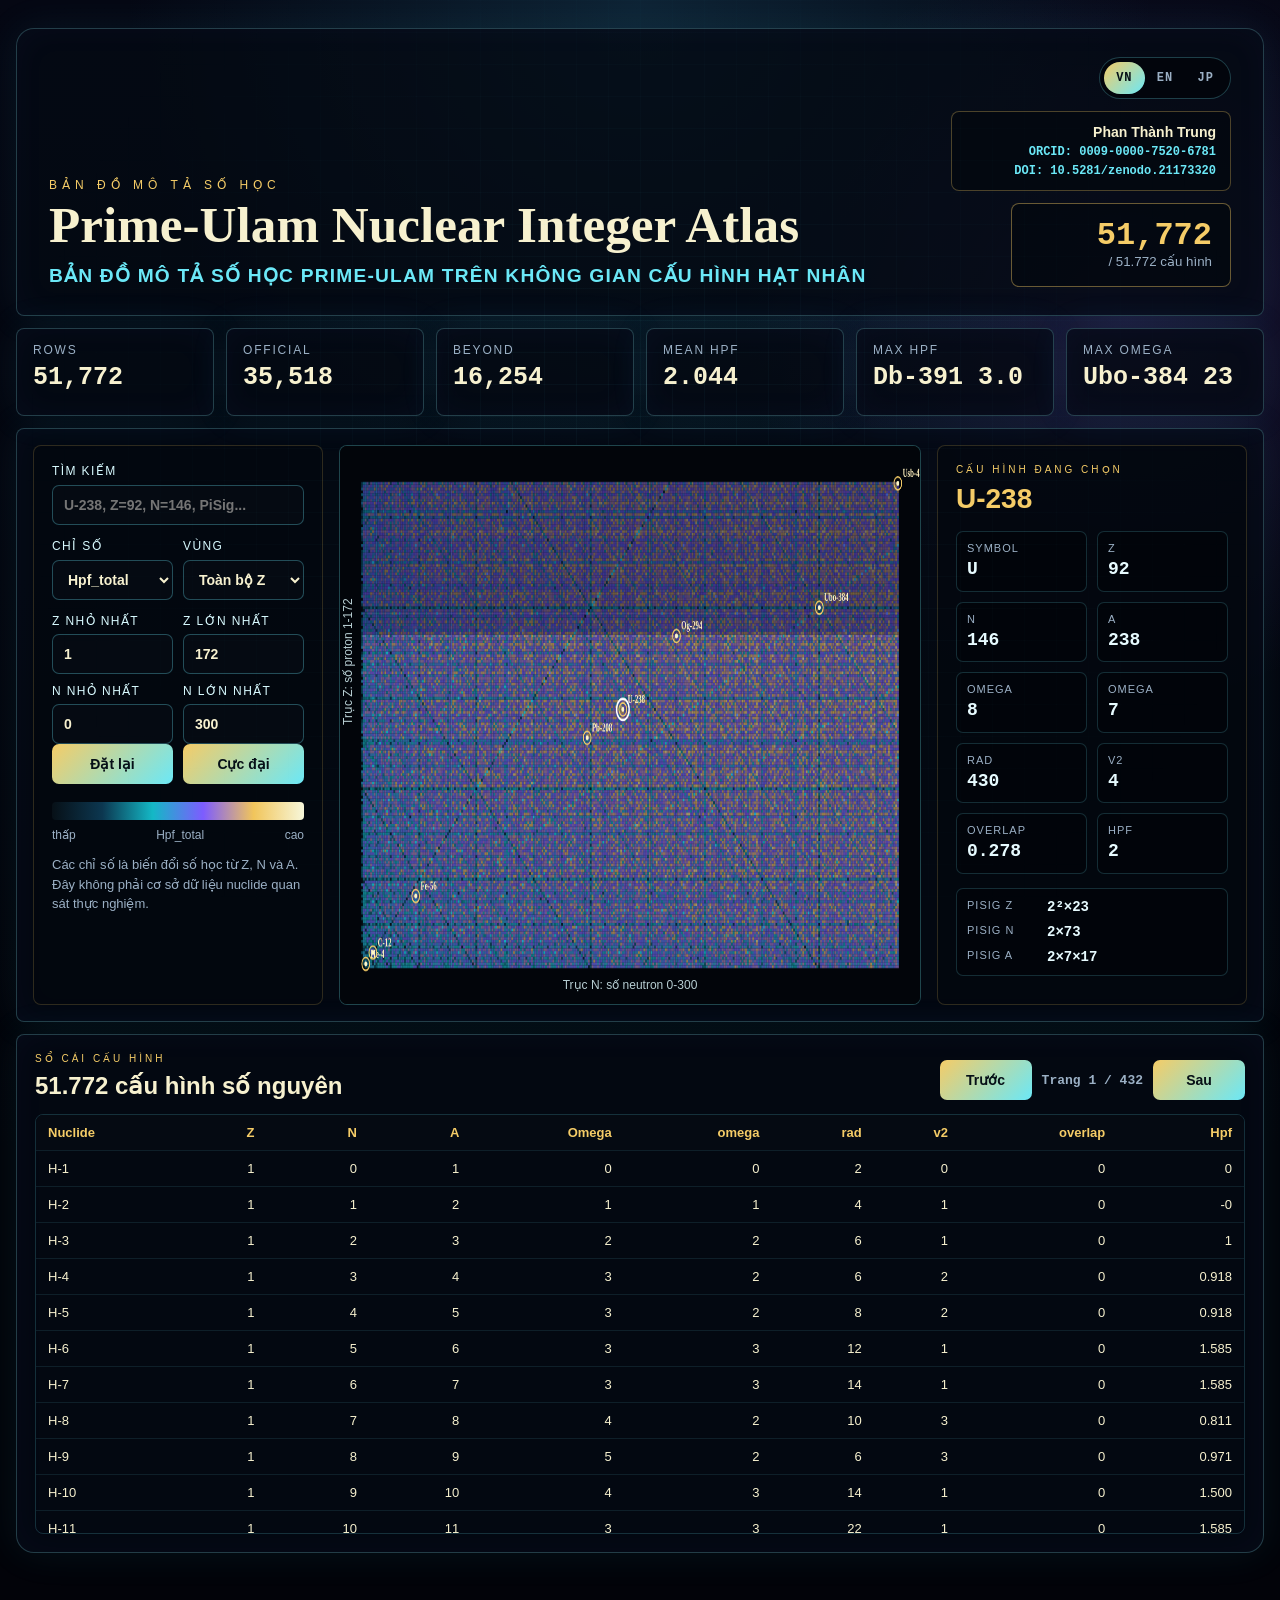
